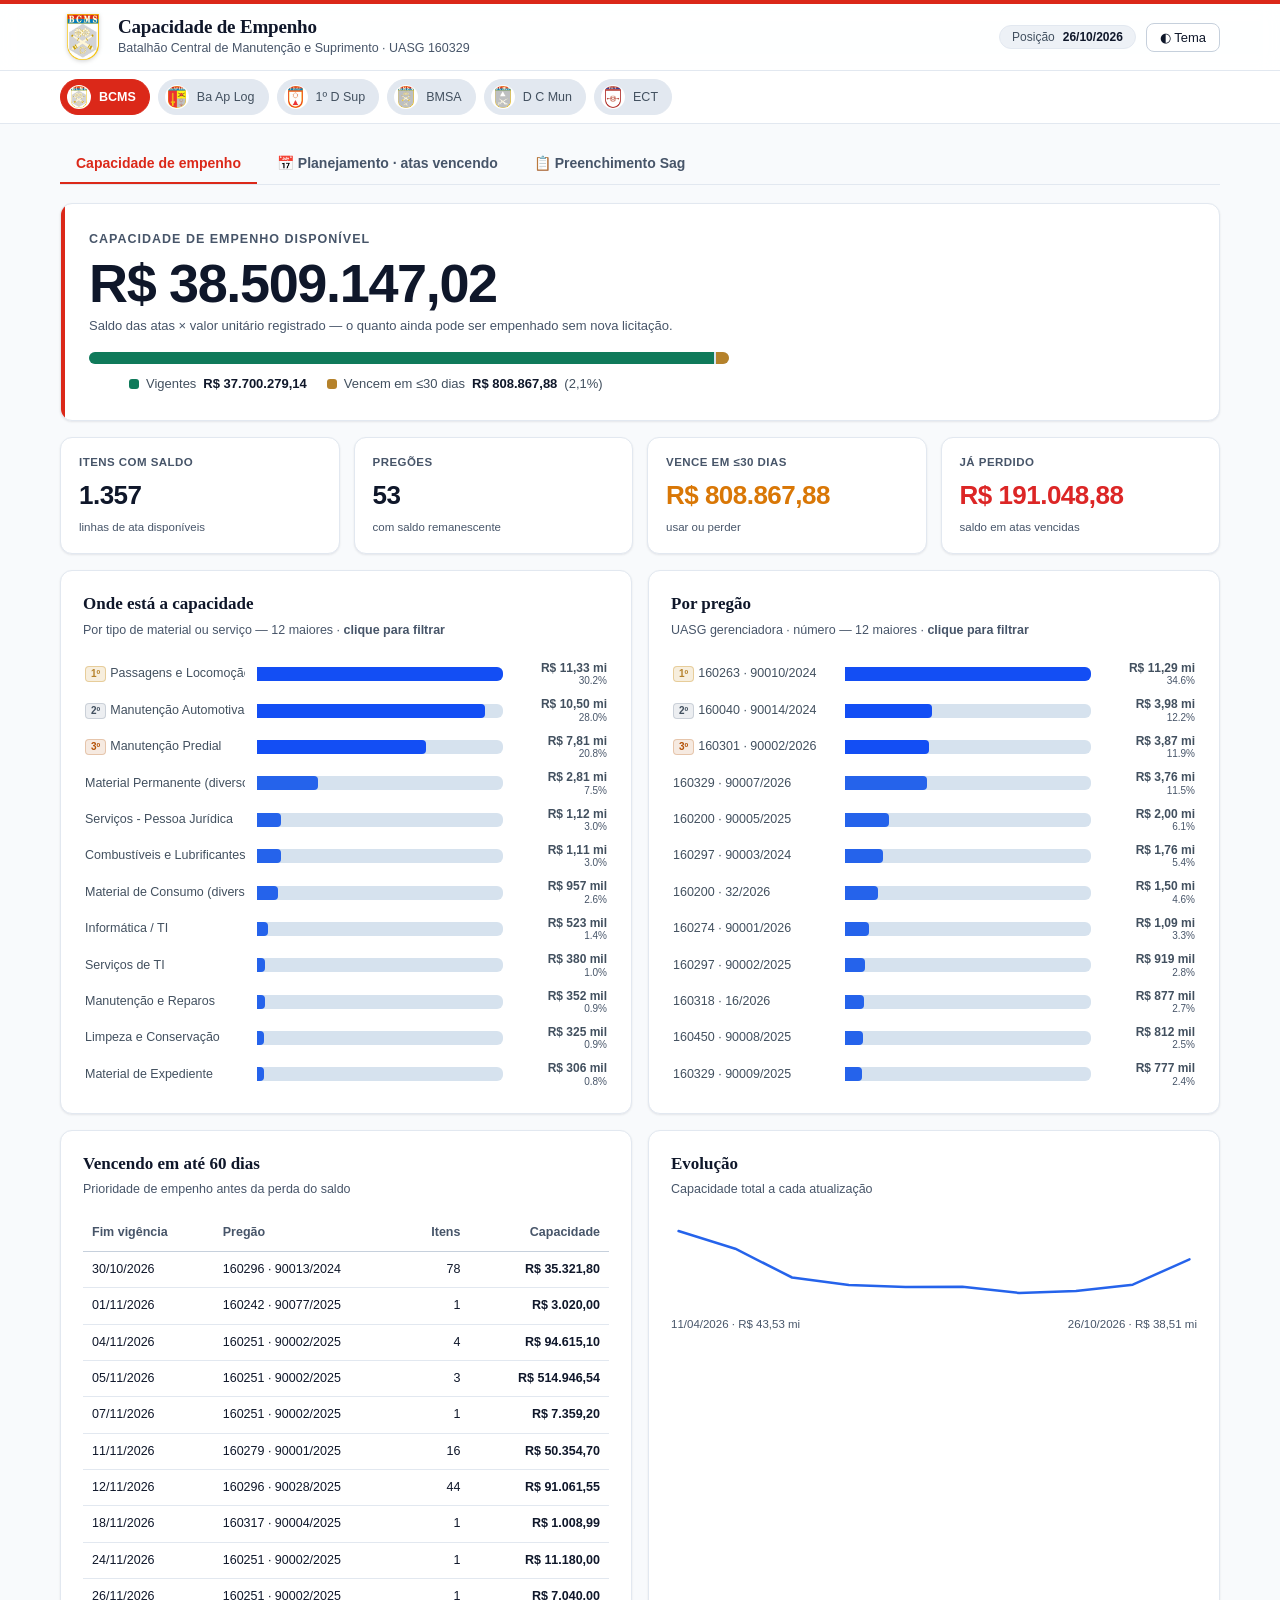
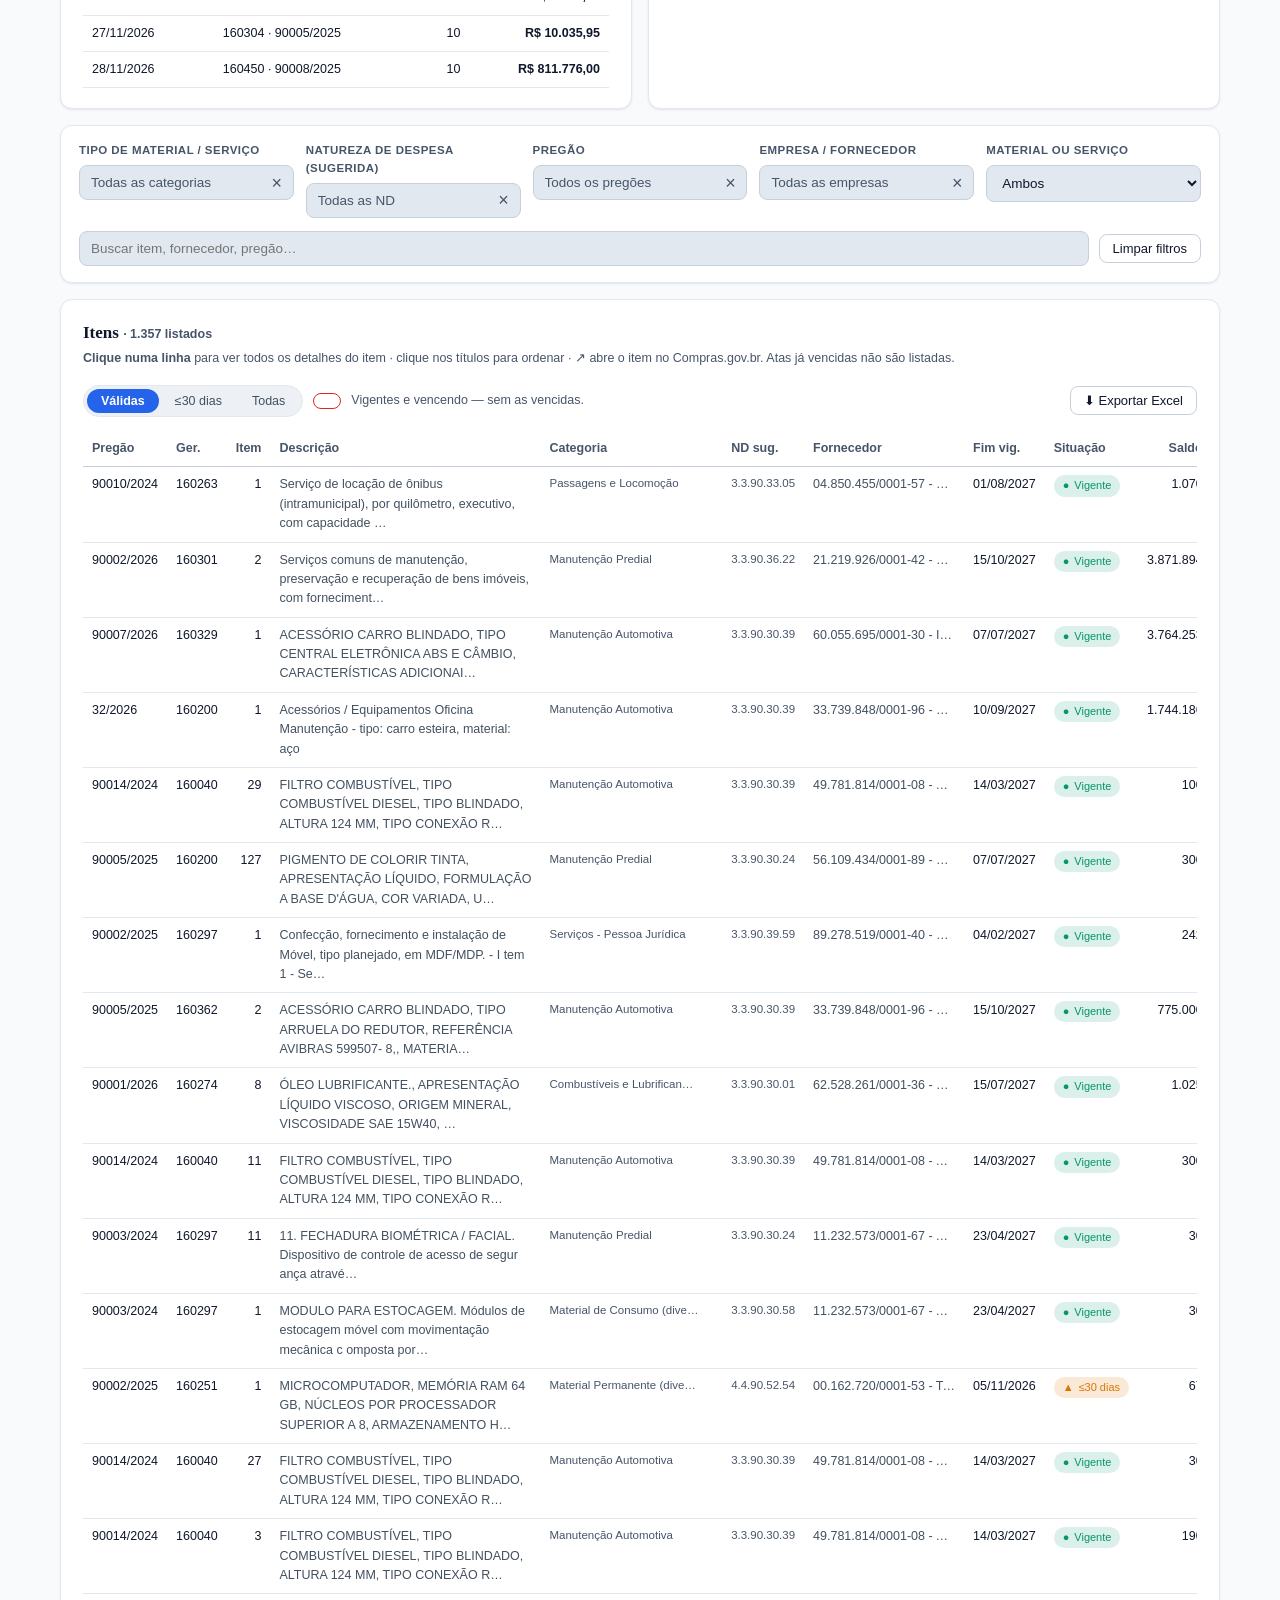
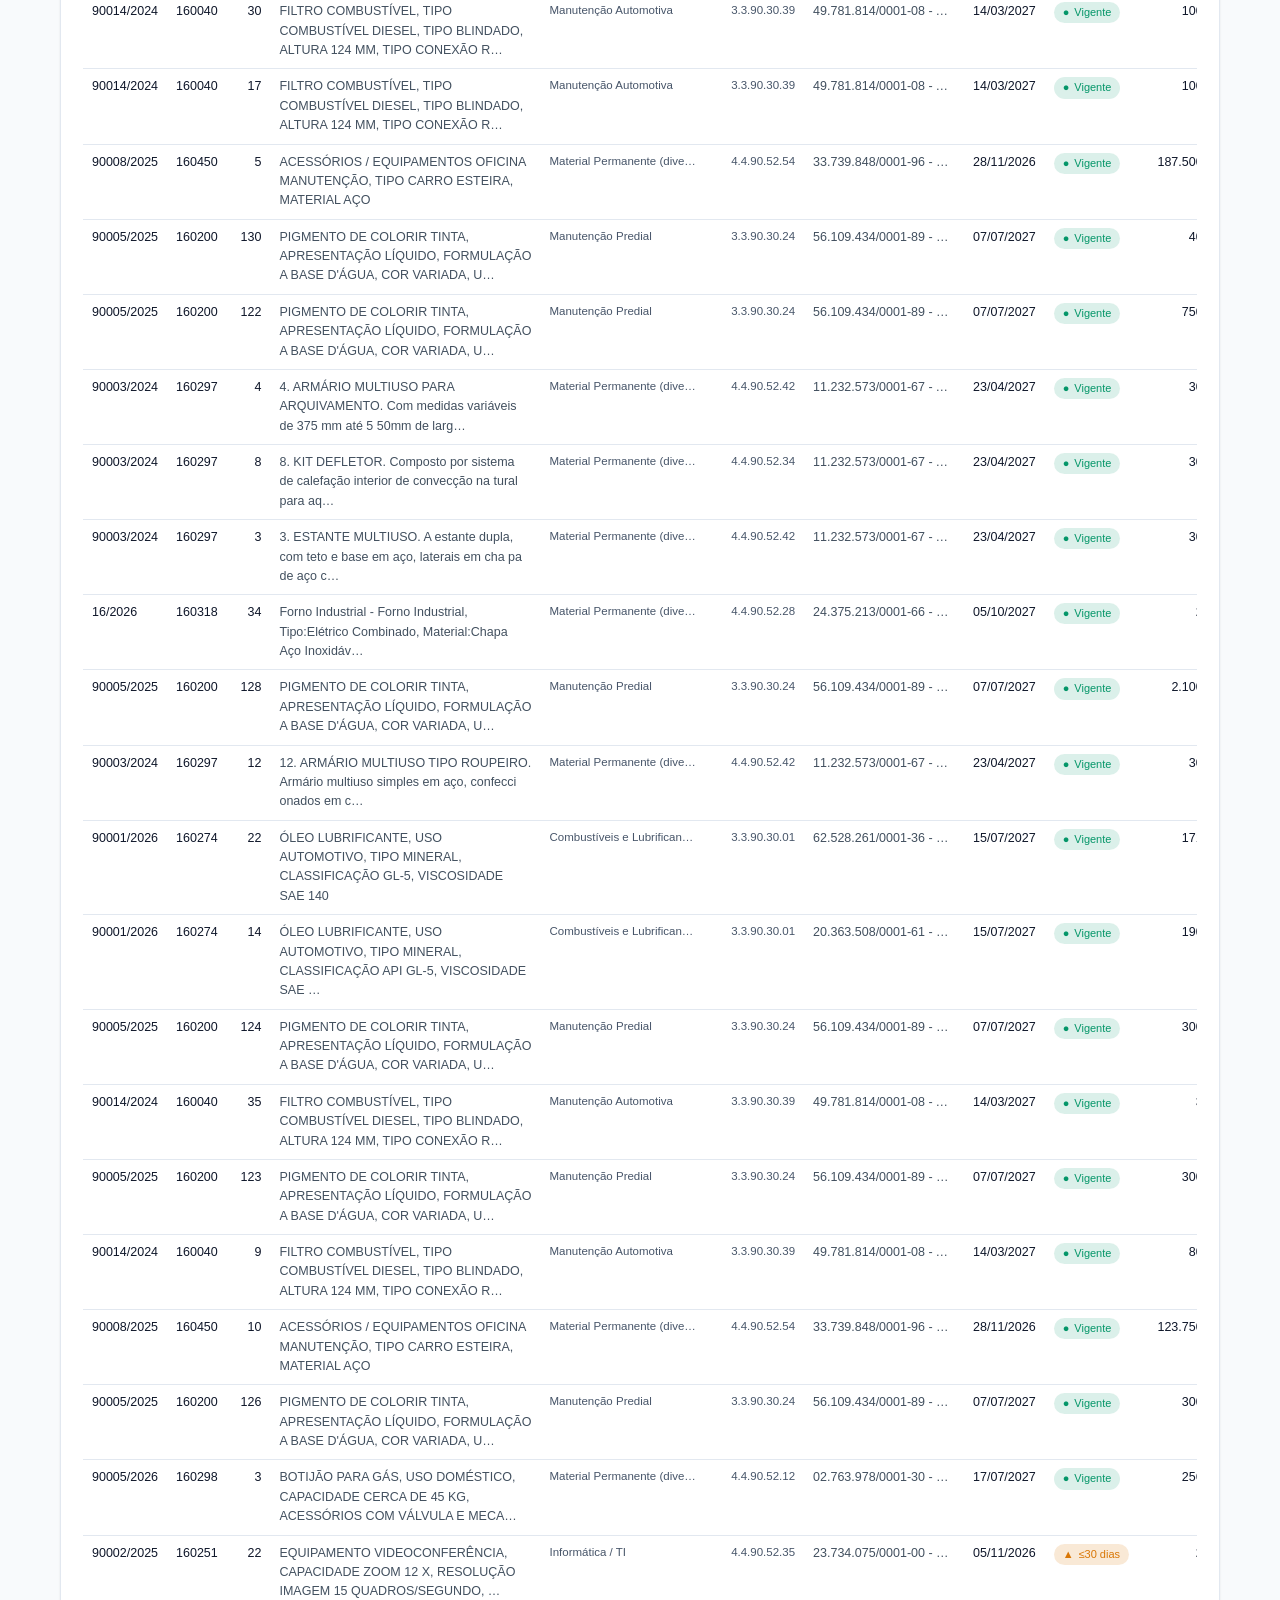
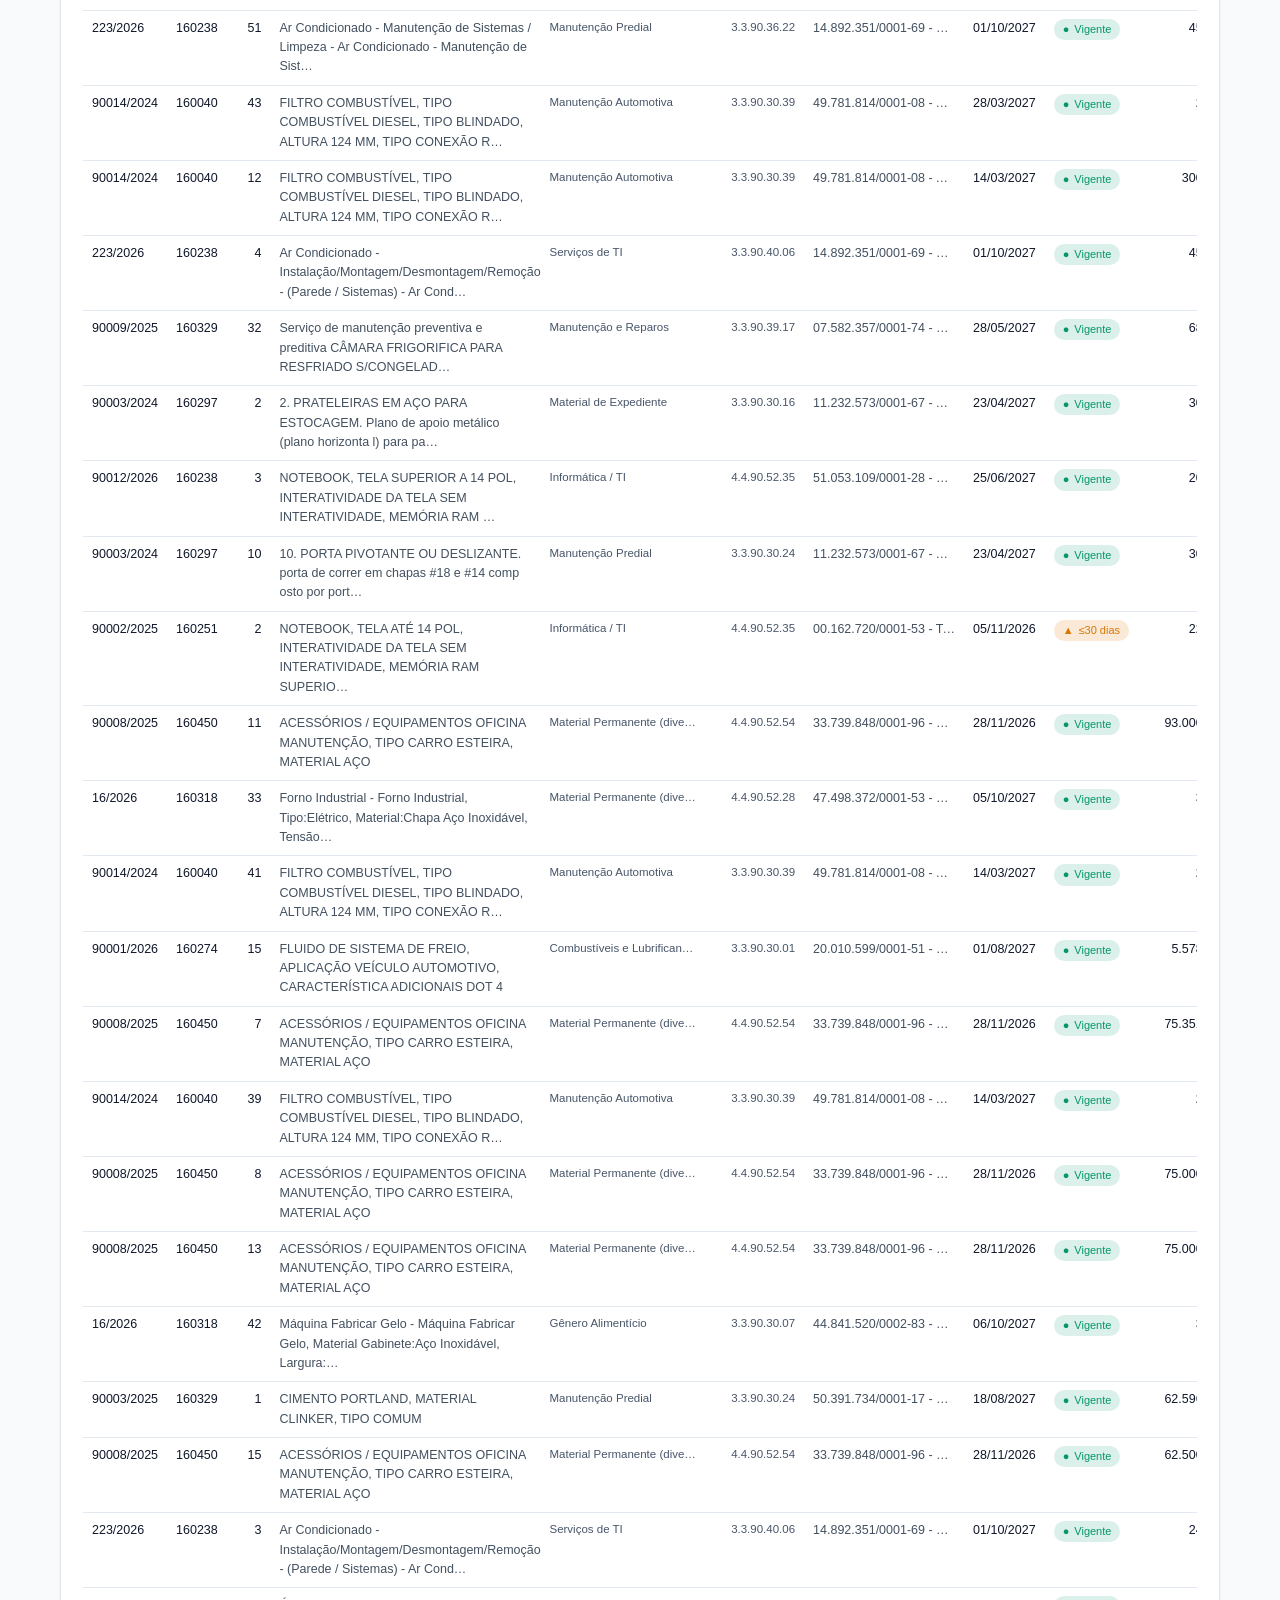
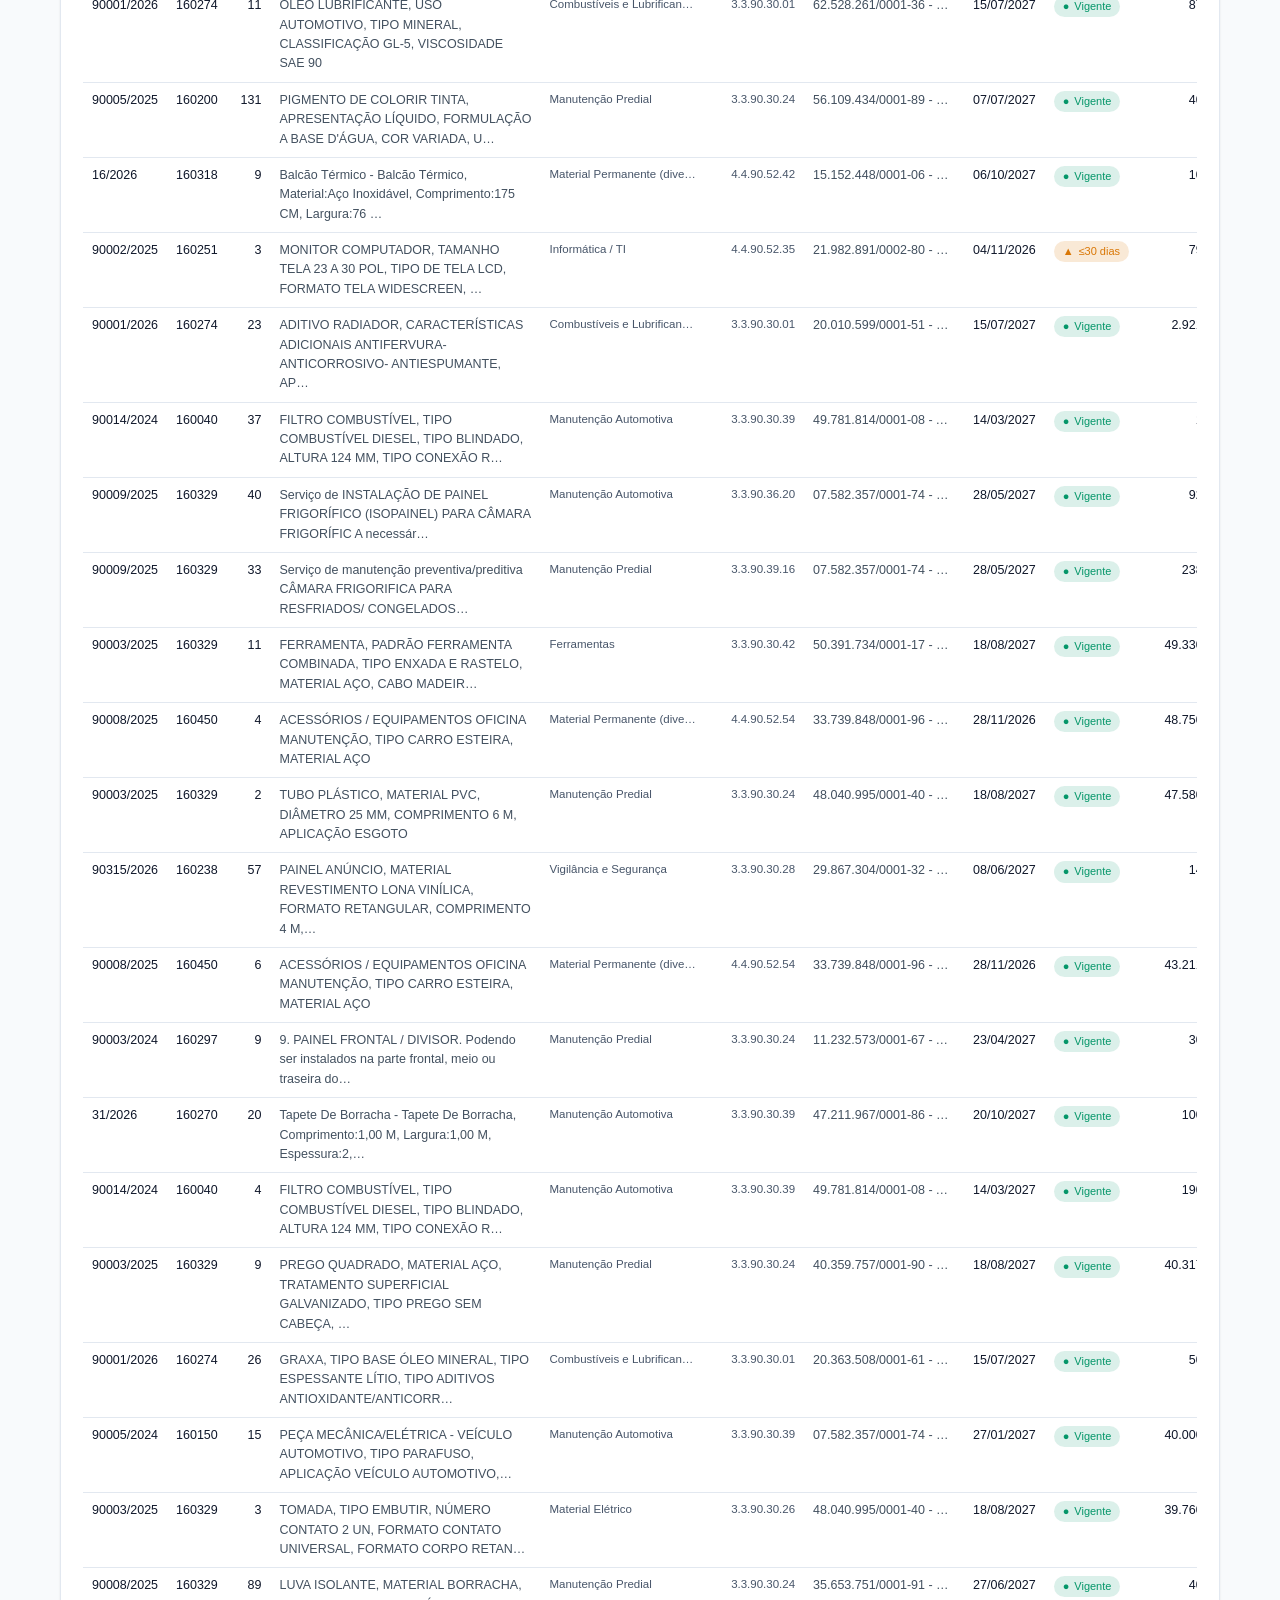
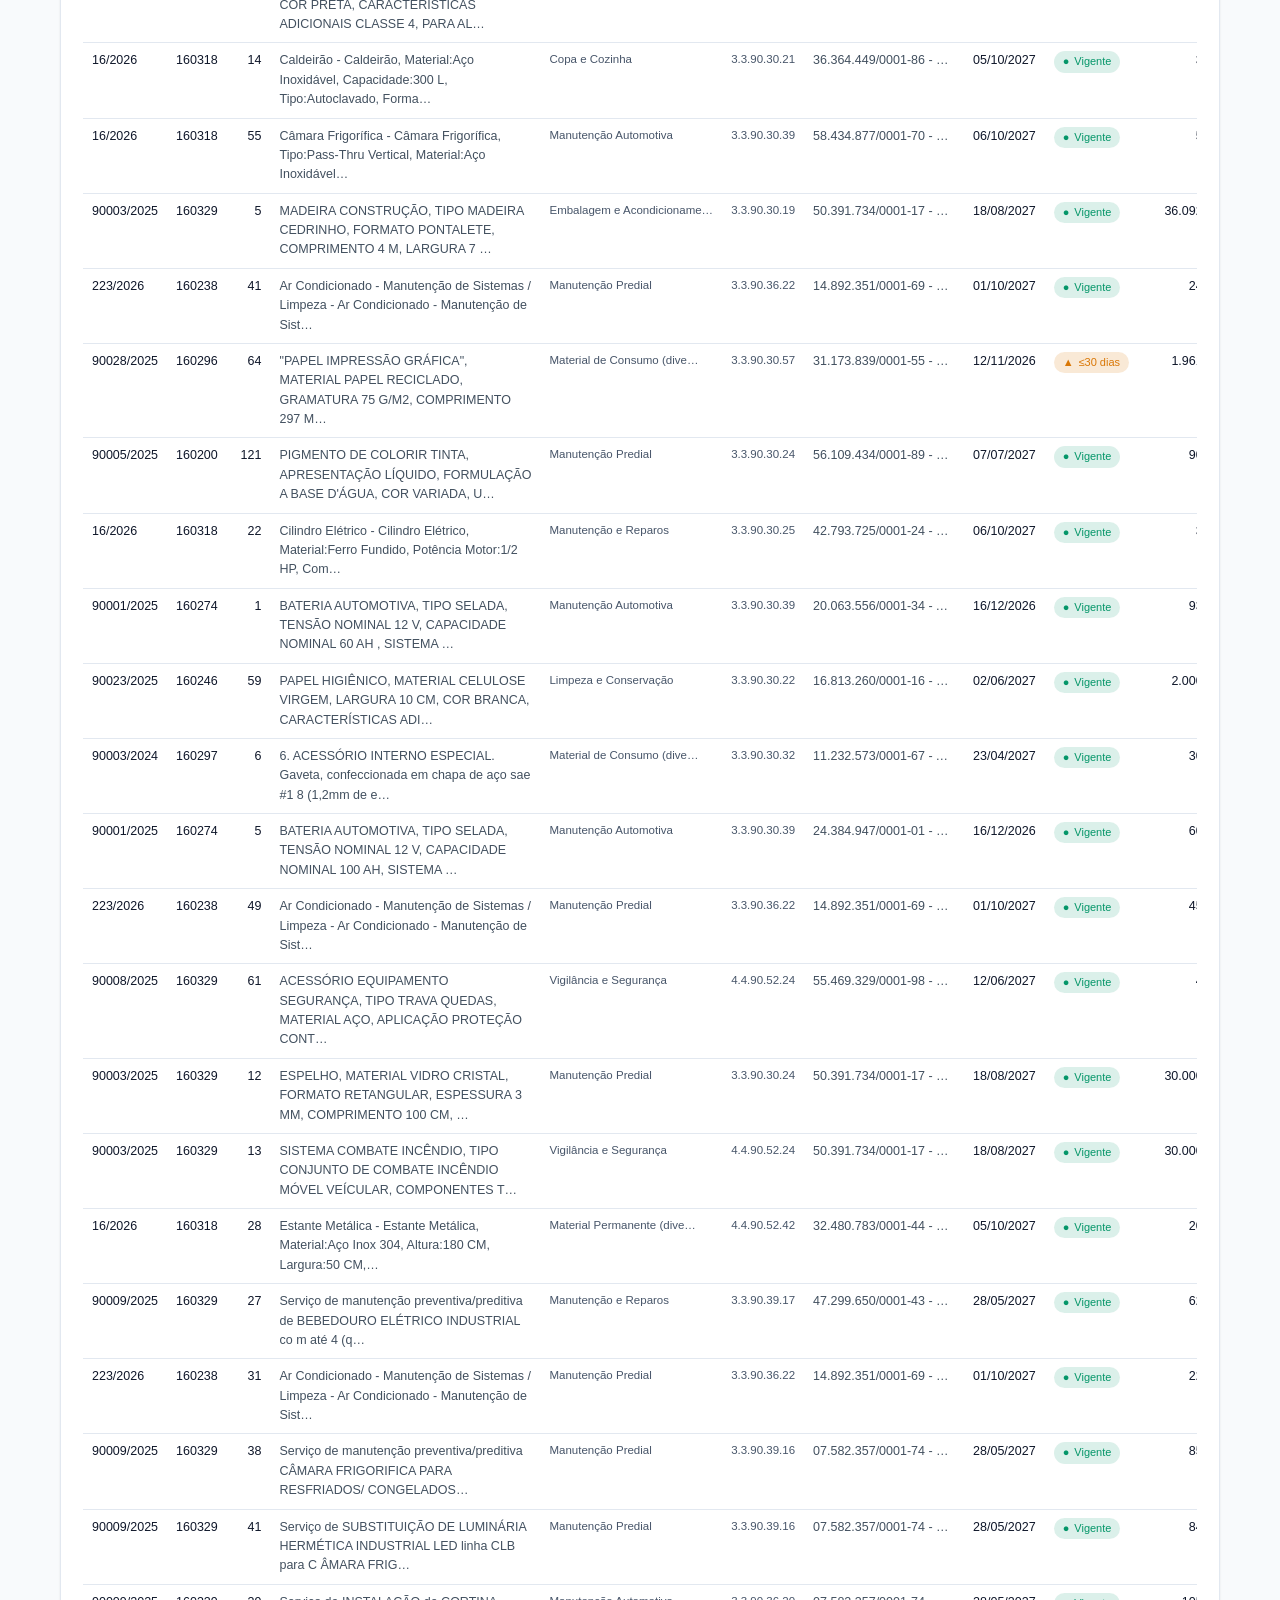
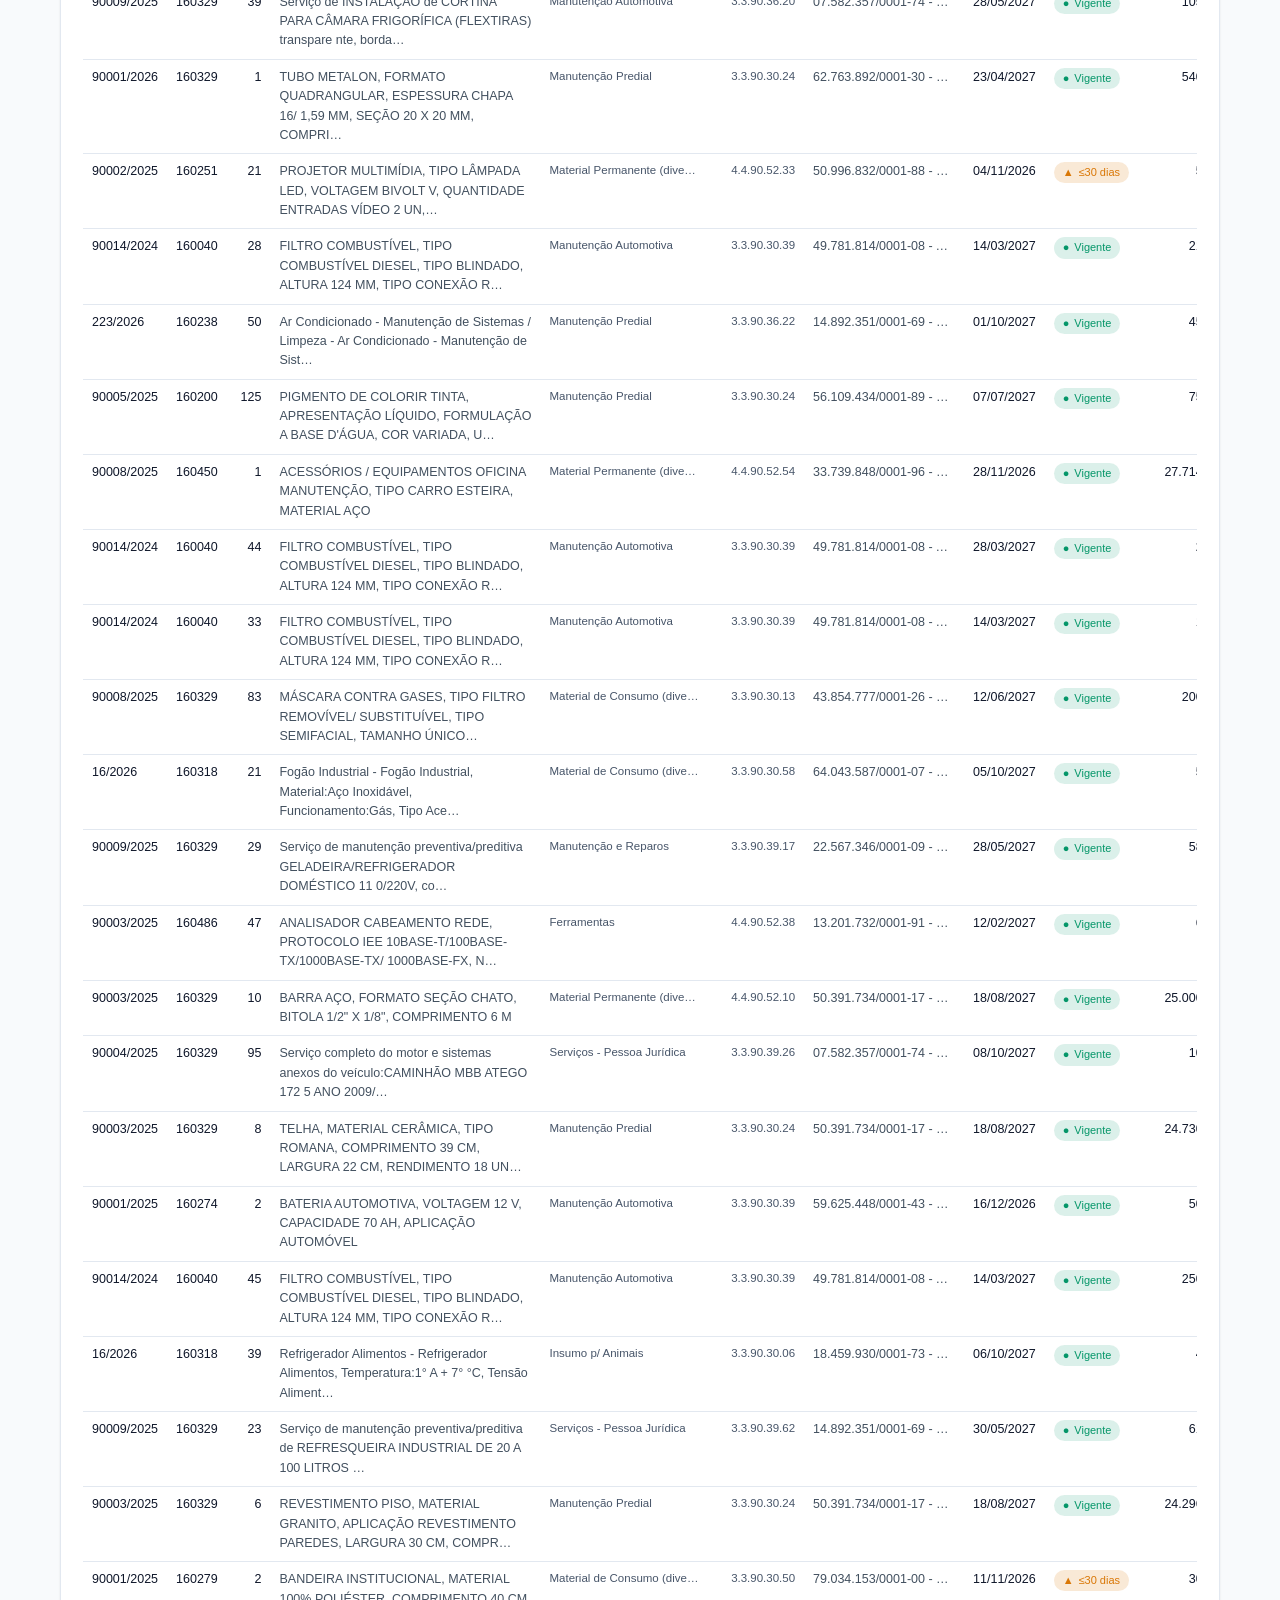
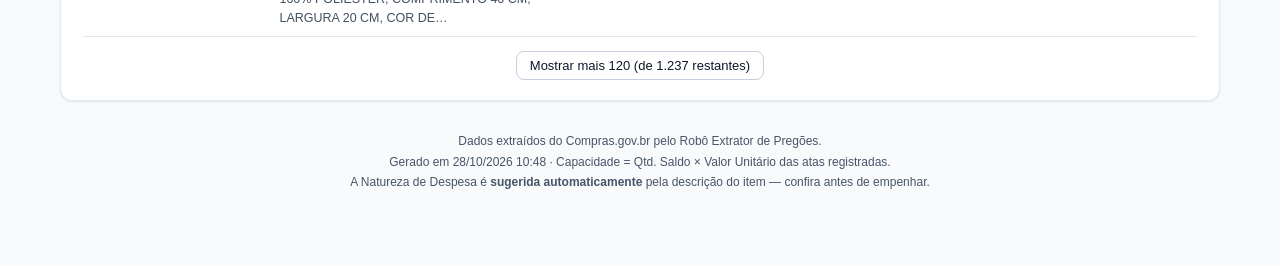
==== site/index.html @ 5fb804c6 "feat: integracao de titulos oficiais do PNCP e especificacao real de pregoes" ====
<!DOCTYPE html>
<html lang="pt-BR" data-theme="light" style="--accent:#DB2819">
<head>
<meta charset="utf-8">
<meta name="viewport" content="width=device-width,initial-scale=1">
<meta name="color-scheme" content="light dark">
<title>Capacidade de Empenho — Atas BCMS</title>
<style>
/* ---------------------------------------------------------------- tokens
   Cores MEDIDAS (não estimadas): marcas >= 3:1 e textos >= 4.5:1 contra a
   superfície; trio de status com separação para daltonismo (OKLab dE >= 8). */
:root{
  --bg:#F1F4F8; --surface:#FFFFFF; --surface-2:#F7F9FC; --surface-3:#EDF1F6;
  --ink:#0F1B2A; --ink-2:#42505F; --ink-muted:#566374;
  --border:#DCE3EC; --border-2:#C6D0DC;
  --primary:#1C4A73;            /* marca (9,22:1) */
  --primary-ink:#164062;
  --accent:#DB2819;             /* cor da OMDS ativa (só no cromo); sobrescrita inline */
  --track:#D6E2EE;              /* trilho = passo claro do mesmo matiz */
  --success:#0F7A5A; --success-fill:#0F7A5A;   /* texto 5,31:1 */
  --warning:#8A631C; --warning-fill:#B5822B;   /* texto 5,41:1 */
  --danger:#B23A2E;                            /* texto 5,94:1 */
  --gold:#C8901E;               /* decorativo — NUNCA texto ou dado */
  --focus:#1C4A73;
  --shadow:0 1px 2px rgba(15,27,42,.05), 0 1px 3px rgba(15,27,42,.04);
  --shadow-2:0 4px 14px rgba(15,27,42,.08);
  --serif:Georgia,"Times New Roman",serif;
  --sans:-apple-system,BlinkMacSystemFont,"Segoe UI",Roboto,"Helvetica Neue",Arial,sans-serif;
  --r:12px; --r-sm:8px;
}
[data-theme="dark"]{
  --bg:#0B1219; --surface:#131E2E; --surface-2:#182636; --surface-3:#1C2B3D;
  --ink:#E7EDF4; --ink-2:#C3CEDB; --ink-muted:#97A6B8;
  --border:#26374C; --border-2:#35495F;
  --primary:#4E86BD; --primary-ink:#8FB8DC; --track:#22405F;
  --success:#35C08F; --success-fill:#1F8959;
  --warning:#D9A94A; --warning-fill:#B98918;
  --danger:#E06A5E; --gold:#D9A94A; --focus:#8FB8DC;
  --shadow:0 1px 2px rgba(0,0,0,.35); --shadow-2:0 6px 18px rgba(0,0,0,.45);
}
*{box-sizing:border-box;margin:0}
html{scroll-behavior:smooth}
@media (prefers-reduced-motion:reduce){
  html{scroll-behavior:auto} *{transition:none!important;animation:none!important}
}
body{background:var(--bg);color:var(--ink);font:15px/1.55 var(--sans);
  -webkit-font-smoothing:antialiased;overflow-x:hidden}
:focus-visible{outline:2px solid var(--focus);outline-offset:2px;border-radius:4px}

/* ---------------------------------------------------------------- topo */
.bcms-bar{height:4px;background:var(--accent);transition:background .2s}
.hdr{position:sticky;top:0;z-index:40;background:color-mix(in srgb,var(--surface) 88%,transparent);
  backdrop-filter:saturate(1.6) blur(10px);border-bottom:1px solid var(--border)}
.hdr-in{max-width:1200px;margin:0 auto;padding:10px 20px;display:flex;
  justify-content:space-between;align-items:center;gap:14px;flex-wrap:wrap}
.hdr-l{display:flex;align-items:center;gap:12px;min-width:0}
.emblema{height:46px;width:46px;object-fit:contain;flex:none;
  filter:drop-shadow(0 1px 2px rgba(0,0,0,.18))}
h1{font-family:var(--serif);font-size:19px;font-weight:600;letter-spacing:-.01em;line-height:1.15}
.sub{font-size:12.5px;color:var(--ink-muted);margin-top:1px}
.hdr-r{display:flex;align-items:center;gap:10px}

/* barra de troca de OMDS */
.omds-nav{position:sticky;top:66px;z-index:35;background:var(--surface);
  border-bottom:1px solid var(--border);overflow-x:auto;scrollbar-width:none;-ms-overflow-style:none}
.omds-nav::-webkit-scrollbar,.tabs::-webkit-scrollbar,.seg::-webkit-scrollbar{display:none}
@media(min-width:1025px){.hdr-in,.hdr-r{flex-wrap:nowrap!important}.hdr-r{flex-shrink:0}}
@media(max-width:560px){.omds-nav{top:60px}}
.omds-nav-in{max-width:1200px;margin:0 auto;padding:8px 20px;display:flex;gap:8px}
.omds{display:inline-flex;align-items:center;gap:7px;flex:none;cursor:pointer;
  background:var(--surface-2);border:1px solid var(--border);border-radius:999px;
  padding:5px 13px 5px 6px;font:12.5px var(--sans);color:var(--ink-2);
  text-decoration:none;
  transition:background .15s,border-color .15s,color .15s}
a.omds:hover{border-color:var(--ink-muted);color:var(--ink)}
.omds-off{opacity:.5;cursor:default}
.omds-off:hover{border-color:var(--border);color:var(--ink-2)}
.omds img{height:24px;width:24px;object-fit:contain;border-radius:50%;
  background:#fff;padding:1px}
.omds[aria-current="true"]{background:var(--accent);border-color:var(--accent);
  color:#fff;font-weight:600}
.omds-selo{color:var(--ink-muted);font-size:16px;line-height:1;margin-left:-2px}
.omds[aria-current="true"] .omds-selo{color:rgba(255,255,255,.85)}

/* painel "aguardando coleta" */
.aguardando{display:none;text-align:center;padding:56px 24px}
.aguardando img{height:130px;width:130px;object-fit:contain;
  filter:drop-shadow(0 3px 8px rgba(0,0,0,.16));margin-bottom:18px}
.aguardando h2{font-family:var(--serif);font-size:22px;font-weight:600;margin-bottom:4px}
.aguardando .u-uasg{font-size:13px;color:var(--ink-muted);margin-bottom:18px}
.aguardando .u-badge{display:inline-block;background:var(--surface-3);
  border:1px solid var(--border);border-radius:999px;padding:8px 18px;
  font-size:13.5px;color:var(--ink-2)}
.aguardando .u-hint{margin-top:14px;font-size:12.5px;color:var(--ink-muted);max-width:440px;
  margin-left:auto;margin-right:auto}
.chip-pos{background:var(--surface-3);border:1px solid var(--border);border-radius:999px;
  padding:5px 12px;font-size:12px;color:var(--ink-2);white-space:nowrap}
.chip-pos b{color:var(--ink);font-variant-numeric:tabular-nums}
.btn{background:var(--surface);border:1px solid var(--border-2);border-radius:var(--r-sm);
  padding:7px 13px;cursor:pointer;color:var(--ink);font:13px var(--sans);
  transition:background .15s,border-color .15s}
.btn:hover{background:var(--surface-3);border-color:var(--ink-muted)}
.btn-pregao{border-color:var(--accent);color:var(--accent);font-weight:600}
.btn-pregao[aria-pressed="true"]{background:var(--accent);border-color:var(--accent);color:#fff}
[data-theme="dark"] .btn-pregao[aria-pressed="true"]{color:#0B1219}

.wrap{max-width:1200px;margin:0 auto;padding:22px 20px 72px}

/* abas (Capacidade / Planejamento) */
.tabs{display:flex;gap:4px;margin-bottom:18px;border-bottom:1px solid var(--border);
  overflow-x:auto;scrollbar-width:none;-ms-overflow-style:none}
.tab{background:none;border:0;border-bottom:2px solid transparent;padding:10px 16px 12px;
  cursor:pointer;font:14px var(--sans);color:var(--ink-muted);font-weight:600;
  white-space:nowrap;border-radius:8px 8px 0 0;transition:color .15s,border-color .15s,background .15s}
.tab:hover{color:var(--ink);background:var(--surface-2)}
.tab[aria-selected="true"]{color:var(--accent);border-bottom-color:var(--accent)}
/* aba de planejamento */
.pl-fim{white-space:nowrap}
.pl-dias{display:block;font-size:11px;font-weight:600;margin-top:1px}
.pl-dias.d-venc{color:var(--danger)}
.pl-dias.d-30{color:var(--warning)}
.pl-dias.d-ok{color:var(--ink-muted)}
.pl-obj{max-width:300px;white-space:nowrap;overflow:hidden;text-overflow:ellipsis;color:var(--ink-2)}
.pl-bandas{display:grid;grid-template-columns:repeat(4,1fr);gap:10px;margin:0 0 10px}
@media(max-width:640px){.pl-bandas{grid-template-columns:repeat(2,1fr)}}
.pl-card{display:flex;flex-direction:column;gap:3px;align-items:flex-start;text-align:left;
  background:var(--surface);border:1px solid var(--border-2);
  border-left:4px solid var(--bc,var(--ink-muted));border-radius:var(--r-sm);
  padding:11px 13px;cursor:pointer;transition:background .12s,box-shadow .12s;min-width:0;width:100%}
.pl-card:hover{background:var(--surface-3)}
.pl-card[aria-pressed="true"]{box-shadow:inset 0 0 0 2px var(--bc,var(--accent))}
.pl-card.b-30{--bc:var(--danger)}
.pl-card.b-90{--bc:var(--warning)}
.pl-card.b-180{--bc:color-mix(in srgb,var(--warning) 45%,var(--success))}
.pl-card.b-max{--bc:var(--success)}
.pl-card-n{font-size:26px;font-weight:800;line-height:1;font-variant-numeric:tabular-nums;color:var(--bc,var(--ink))}
.pl-card-lb{font-size:12px;color:var(--ink-muted);line-height:1.2}
.pl-card-cap{font-size:12.5px;font-weight:700;color:var(--ink-2);font-variant-numeric:tabular-nums}
.pl-bandas.tem-sel .pl-card:not([aria-pressed="true"]){opacity:.55}
.pl-ger{white-space:nowrap}
.pl-om{display:block;font-size:12px;font-weight:600;color:var(--ink-2);margin-top:1px}
.pl-papel{display:block;font-size:11px;font-weight:600;margin-top:1px}
.pl-papel.p-ger{color:var(--accent)}
.pl-papel.p-part{color:var(--ink-muted);font-weight:500}

/* ==================== SAG (PREENCHIMENTO SAG) ==================== */
.sag-kpis{display:grid;grid-template-columns:repeat(3,1fr);gap:12px;margin:0 0 14px}
@media(max-width:768px){.sag-kpis{grid-template-columns:1fr}}
.sag-kpi-card{background:var(--surface);border:1px solid var(--border-2);border-radius:var(--r-sm);
  padding:14px 16px;display:flex;flex-direction:column;gap:3px;text-align:left;transition:background .15s,box-shadow .15s;min-width:0;width:100%}
.sag-kpi-card.sag-kpi-tot{border-left:4px solid var(--primary)}
.sag-kpi-card.sag-kpi-ger{border-left:4px solid var(--accent);cursor:pointer}
.sag-kpi-card.sag-kpi-part{border-left:4px solid #0070F3;cursor:pointer}
.sag-kpi-card:hover{background:var(--surface-3)}
.sag-kpi-card[aria-pressed="true"]{box-shadow:inset 0 0 0 2px var(--accent)}
.sag-kpi-val{font-size:24px;font-weight:800;font-variant-numeric:tabular-nums;line-height:1.1;color:var(--ink)}
.sag-kpi-lb{font-size:12.5px;font-weight:600;color:var(--ink-muted)}
.sag-kpi-sub{font-size:11.5px;color:var(--ink-muted);font-weight:500}

.sag-bloco{background:var(--surface);border:1px solid var(--border-2);border-radius:var(--r-sm);padding:16px;transition:opacity .15s;margin-bottom:18px}
.sag-bloco-hdr{display:flex;align-items:center;justify-content:space-between;margin-bottom:12px;flex-wrap:wrap;gap:8px;padding-bottom:10px;border-bottom:1px solid var(--border-2)}
.sag-bloco-tit{display:flex;align-items:center;gap:10px;flex-wrap:wrap}
.sag-bloco-tit h3{margin:0;font-size:16px;font-weight:700;color:var(--ink)}
.sag-bloco-total{font-size:13.5px;font-weight:700;color:var(--ink);background:var(--surface-2);padding:5px 12px;border-radius:6px;border:1px solid var(--border)}

.sag-tag{display:inline-block;padding:3px 9px;border-radius:4px;font-size:11px;font-weight:700;letter-spacing:.3px;text-transform:uppercase}
.sag-tag-ger{background:color-mix(in srgb, var(--accent) 15%, transparent);color:var(--accent);border:1px solid color-mix(in srgb, var(--accent) 30%, transparent)}
.sag-tag-part{background:color-mix(in srgb, #0070F3 15%, transparent);color:#0070F3;border:1px solid color-mix(in srgb, #0070F3 30%, transparent)}

.tb-sag td.num{font-variant-numeric:tabular-nums;text-align:right}
.tb-sag td strong{font-weight:700}
.btn-copiar-linha{background:none;border:1px solid var(--border);border-radius:4px;padding:3px 7px;cursor:pointer;font-size:12px;color:var(--ink-muted);transition:background .12s,color .12s,border-color .12s}
.btn-copiar-linha:hover{background:var(--surface-3);color:var(--ink);border-color:var(--ink-muted)}

/* ---------------------------------------------------------------- hero */
.hero{background:var(--surface);border:1px solid var(--border);border-radius:var(--r);
  padding:26px 28px;box-shadow:var(--shadow);position:relative;overflow:hidden}
.hero::before{content:"";position:absolute;inset:0 auto 0 0;width:4px;background:var(--accent);transition:background .2s}
.hero-label{font-size:12.5px;text-transform:uppercase;letter-spacing:.08em;
  color:var(--ink-muted);font-weight:600}
/* Figura-herói: MESMA sans do resto (serifada seria decoração fora de marca)
   e figuras proporcionais (tabular deixa números grandes "soltos"). */
.hero-big{font-size:clamp(38px,6vw,54px);font-weight:700;letter-spacing:-.025em;
  line-height:1.05;margin:6px 0 4px;color:var(--ink);font-variant-numeric:proportional-nums}
.hero-cap{font-size:13px;color:var(--ink-muted);margin-bottom:16px}
/* Medidor de composição: 2px de superfície separando os segmentos (o branco
   separa, não uma borda desenhada). */
.meter{display:flex;gap:2px;height:12px;background:var(--track);
  border-radius:6px;overflow:hidden;max-width:640px}
.mseg{height:100%;transition:width .25s ease}
.mseg-vig{background:var(--success-fill)}
.mseg-v30{background:var(--warning-fill)}
.mleg{list-style:none;display:flex;gap:20px;flex-wrap:wrap;margin-top:10px;font-size:13px}
.mleg li{display:flex;align-items:center;gap:7px;color:var(--ink-2)}
.mleg b{color:var(--ink);font-variant-numeric:tabular-nums}
.key{width:10px;height:10px;border-radius:3px;flex:none}
.key-vig{background:var(--success-fill)} .key-v30{background:var(--warning-fill)}
.pills{margin-top:14px;display:none;align-items:center;gap:6px;flex-wrap:wrap}
.pills.on{display:flex}
.pills .lbl{font-size:12px;color:var(--ink-muted)}
.pill{background:var(--primary);color:#fff;border-radius:999px;padding:3px 11px;font-size:12px}
[data-theme="dark"] .pill{color:#0B1219}

/* ---------------------------------------------------------------- filtros */
.filtros{background:var(--surface);
  border:1px solid var(--border);border-radius:var(--r);padding:16px 18px;
  margin:16px 0;box-shadow:var(--shadow)}
.filtros-grid{display:grid;grid-template-columns:repeat(auto-fit,minmax(210px,1fr));gap:12px}
.fl{display:flex;flex-direction:column;gap:5px;min-width:0}
.fl>span{font-size:11.5px;font-weight:600;color:var(--ink-muted);
  text-transform:uppercase;letter-spacing:.04em}
.fl select,#busca,.cb-in{width:100%;background:var(--surface-2);color:var(--ink);
  border:1px solid var(--border-2);border-radius:var(--r-sm);padding:9px 11px;
  font:13.5px var(--sans);transition:border-color .15s}
.fl select:hover,#busca:hover,.cb-in:hover{border-color:var(--ink-muted)}
/* combobox pesquisável (input + lista filtrada) */
.cb{position:relative}
.cb-in{padding-right:30px;cursor:text;text-overflow:ellipsis}
.cb-in::placeholder{color:var(--ink-muted)}
.cb-clear{position:absolute;right:6px;top:50%;transform:translateY(-50%);
  width:22px;height:22px;border:0;background:none;color:var(--ink-muted);
  font-size:18px;line-height:1;cursor:pointer;border-radius:50%}
.cb-clear:hover{background:var(--surface-3);color:var(--ink)}
.cb-list{position:absolute;z-index:50;top:calc(100% + 4px);left:0;right:0;margin:0;
  padding:4px;list-style:none;max-height:280px;overflow-y:auto;
  background:var(--surface);border:1px solid var(--border-2);border-radius:var(--r-sm);
  box-shadow:var(--shadow-2)}
.cb-opt{padding:7px 9px;border-radius:6px;font-size:13px;cursor:pointer;
  white-space:nowrap;overflow:hidden;text-overflow:ellipsis;color:var(--ink)}
.cb-opt:hover{background:var(--surface-3)}
.cb-opt[aria-selected="true"]{background:color-mix(in srgb,var(--accent) 16%,transparent);
  font-weight:600}
.cb-vazio{padding:8px 9px;font-size:12.5px;color:var(--ink-muted)}
.frow2{display:flex;gap:10px;flex-wrap:wrap;align-items:center;margin-top:13px}
#busca{flex:1;min-width:200px}
/* Controle segmentado (status) — visualmente distinto dos dropdowns */
.seg{display:inline-flex;background:var(--surface-3);border:1px solid var(--border);
  border-radius:999px;padding:3px;gap:2px}
.seg button{background:none;border:0;border-radius:999px;padding:6px 14px;cursor:pointer;
  font:12.5px var(--sans);color:var(--ink-2);transition:background .15s,color .15s}
.seg button:hover{color:var(--ink)}
.seg button[aria-pressed="true"]{background:var(--primary);color:#fff;font-weight:600}
[data-theme="dark"] .seg button[aria-pressed="true"]{color:#0B1219}

/* ---------------------------------------------------------------- KPIs (Padrão Tremor & IBM Carbon) */
.kpis{display:grid;grid-template-columns:repeat(auto-fit,minmax(210px,1fr));gap:14px;margin:16px 0}
.kpi{position:relative;background:var(--surface);border:1px solid var(--border);border-radius:var(--r);
  padding:16px 18px;box-shadow:var(--shadow);transition:transform .2s ease,border-color .2s ease,box-shadow .2s ease}
.kpi:hover{transform:translateY(-2px);border-color:var(--border-2);box-shadow:var(--shadow-2)}
.kpi .lbl{font-size:11.5px;font-weight:600;letter-spacing:.04em;text-transform:uppercase;color:var(--ink-muted)}
.kpi .v{font-size:26px;font-weight:700;letter-spacing:-.02em;margin-top:3px;
  font-variant-numeric:tabular-nums;font-feature-settings:"tnum" 1}
.kpi .v.warn{color:var(--warning)} .kpi .v.bad{color:var(--danger)}
.kpi .hint{font-size:11.5px;color:var(--ink-muted);margin-top:4px}

/* ---------------------------------------------------------------- cards */
.card{background:var(--surface);border:1px solid var(--border);border-radius:var(--r);
  padding:20px 22px;box-shadow:var(--shadow);min-width:0}
.card h2{font-family:var(--serif);font-size:17px;font-weight:600;margin-bottom:3px}
.card .cap{font-size:12.5px;color:var(--ink-muted);margin-bottom:16px}
/* min-width:0 nos itens: sem isso, o min-width:auto do grid impede o card de
   encolher abaixo do conteúdo e a PÁGINA rola na horizontal (o certo é a
   tabela rolar dentro do próprio container). */
.grid2{display:grid;grid-template-columns:1fr 1fr;gap:16px;margin:16px 0}
.grid2>*{min-width:0}
@media(max-width:860px){.grid2{grid-template-columns:1fr}}

/* ---------------------------------------------------------------- barras
   Visualização Analítica: Direct Labeling, Percentual do Todo e Pódio Top 3 */
.brow{display:grid;grid-template-columns:minmax(100px,160px) 1fr 92px;gap:12px;
  align-items:center;padding:5px 8px;margin:0 -6px;border-radius:var(--r-sm);
  cursor:pointer;transition:background .15s}
.brow:hover,.brow:focus-visible{background:var(--surface-3)}
.brow:active{background:var(--track)}
.blabel{font-size:12.5px;color:var(--ink-2);white-space:nowrap;overflow:hidden;
  text-overflow:ellipsis;display:flex;align-items:center;gap:4px}
.rank-pos{font-size:10px;font-weight:700;padding:1px 5px;border-radius:4px;
  background:var(--surface-3);color:var(--ink-muted);line-height:1.2;flex:none}
.rank-1{background:rgba(200,144,30,.15);color:#B5822B;border:1px solid rgba(200,144,30,.35)}
.rank-2{background:rgba(100,116,139,.12);color:var(--ink-2);border:1px solid rgba(100,116,139,.25)}
.rank-3{background:rgba(180,83,9,.12);color:#B45309;border:1px solid rgba(180,83,9,.25)}
.btrack{background:var(--track);border-radius:0 6px 6px 0;height:14px;overflow:hidden}
.bfill{height:100%;background:var(--primary);border-radius:0 4px 4px 0;
  transition:width .25s ease}
.bfill-top{background:var(--primary-600, #2563EB);filter:saturate(1.2)}
.brow:hover .bfill{filter:brightness(1.12)}
.bval{font-size:12px;text-align:right;color:var(--ink-2);
  font-variant-numeric:tabular-nums;white-space:nowrap;display:flex;flex-direction:column;
  align-items:flex-end;line-height:1.2}
.bval-num{font-weight:600}
.bval-pct{font-size:10px;color:var(--ink-muted);font-weight:500}
.vazio{color:var(--ink-muted);font-size:13px;padding:14px 0;text-align:center}

/* ---------------------------------------------------------------- tabelas */
.tblwrap{overflow-x:auto;max-width:100%;-webkit-overflow-scrolling:touch}
table{width:100%;border-collapse:collapse;font-size:12.5px}
th,td{padding:8px 9px;border-bottom:1px solid var(--border);text-align:left;vertical-align:top}
thead th{position:sticky;top:0;background:var(--surface);z-index:1;
  color:var(--ink-muted);font-weight:600;white-space:nowrap;cursor:pointer;
  user-select:none;border-bottom:1.5px solid var(--border-2)}
thead th:hover{color:var(--ink)}
tbody tr:hover{background:var(--surface-2)}
#tb tbody tr,#tbPlan tbody tr{cursor:pointer}
#tb tbody tr:focus-visible,#tbPlan tbody tr:focus-visible{outline:2px solid var(--accent);outline-offset:-2px}
td.num,th.num{text-align:right;font-variant-numeric:tabular-nums;white-space:nowrap}
/* ---- modal de detalhes (clique na linha) ---- */
.modal-bg{position:fixed;inset:0;z-index:80;background:rgba(8,14,22,.55);
  display:flex;align-items:flex-start;justify-content:center;padding:5vh 16px;
  overflow-y:auto;-webkit-overflow-scrolling:touch}
.modal-bg[hidden]{display:none}
.modal{position:relative;background:var(--surface);color:var(--ink);
  border:1px solid var(--border-2);border-radius:14px;max-width:760px;width:100%;
  box-shadow:0 24px 60px rgba(0,0,0,.4);padding:22px 24px 26px}
.modal-x{position:absolute;top:12px;right:12px;width:34px;height:34px;border-radius:9px;
  border:1px solid var(--border-2);background:var(--surface-3);color:var(--ink-muted);
  font-size:15px;cursor:pointer;line-height:1}
.modal-x:hover{color:var(--ink);background:var(--surface)}
.modal h3{font-family:var(--sans);font-size:19px;margin:0 34px 3px 0;line-height:1.25}
.modal .m-sub{color:var(--ink-muted);font-size:13px;margin:0 0 16px}
.m-grid{display:grid;grid-template-columns:1fr 1fr;gap:12px 22px;margin:0 0 6px}
@media(max-width:560px){.m-grid{grid-template-columns:1fr}}
.m-f{min-width:0}
.m-f .k{display:block;font-size:11px;text-transform:uppercase;letter-spacing:.03em;
  color:var(--ink-muted);font-weight:600;margin-bottom:2px}
.m-f .v{display:block;font-size:14px;color:var(--ink);overflow-wrap:anywhere}
.m-f.wide{grid-column:1/-1}
.m-sec{margin:18px 0 8px;font-size:12px;font-weight:700;text-transform:uppercase;
  letter-spacing:.04em;color:var(--ink-muted);border-top:1px solid var(--border);padding-top:14px}
.modal .tblwrap{max-height:44vh;overflow:auto}
.modal table{font-size:12px}
.m-badge{display:inline-block;padding:2px 9px;border-radius:999px;font-size:12px;font-weight:600}
.m-badge.p-ger{background:color-mix(in srgb,var(--accent) 15%,transparent);color:var(--accent)}
.m-badge.p-part{background:var(--surface-3);color:var(--ink-muted)}
.m-link{display:inline-flex;align-items:center;gap:6px;margin-top:4px;font-weight:600;color:var(--accent)}
td.desc{max-width:270px;color:var(--ink-2)}
td.forn{max-width:160px;white-space:nowrap;overflow:hidden;text-overflow:ellipsis;color:var(--ink-2)}
td.cat{white-space:nowrap;font-size:11.5px;color:var(--ink-muted)}
td.nd{white-space:nowrap;font-variant-numeric:tabular-nums;font-size:11.5px;color:var(--ink-muted)}
/* Status: cor + ÍCONE + rótulo (nunca cor sozinha) */
.tag{display:inline-flex;align-items:center;gap:5px;border-radius:999px;
  padding:2px 9px;font-size:11px;white-space:nowrap;font-weight:500}
.tag-vig{background:color-mix(in srgb,var(--success) 14%,transparent);color:var(--success)}
.tag-v30{background:color-mix(in srgb,var(--warning) 16%,transparent);color:var(--warning)}
.tag-venc{background:color-mix(in srgb,var(--danger) 14%,transparent);color:var(--danger)}
.tag-semata{background:var(--surface-3);color:var(--ink-muted)}
.tbl-foot{display:flex;justify-content:center;margin-top:14px}
a{color:var(--primary-ink)} a:hover{text-decoration:underline}
.spark-leg{display:flex;justify-content:space-between;font-size:11.5px;
  color:var(--ink-muted);margin-top:4px;font-variant-numeric:tabular-nums}

/* ---------------------------------------------------------------- tooltip */
.tip{position:fixed;z-index:60;pointer-events:none;opacity:0;transition:opacity .12s;
  background:var(--ink);color:var(--bg);border-radius:var(--r-sm);padding:8px 11px;
  font-size:12.5px;box-shadow:var(--shadow-2);max-width:280px}
.tip.on{opacity:1}
.tip .tv{font-weight:700;font-size:14px;display:block}
.tip .tl{color:var(--ink-muted);display:block;margin-top:1px}
[data-theme="dark"] .tip{background:#E7EDF4;color:#0B1219}
[data-theme="dark"] .tip .tl{color:#42505F}

footer{margin-top:30px;font-size:12px;color:var(--ink-muted);text-align:center;line-height:1.7}
.sr{position:absolute;width:1px;height:1px;overflow:hidden;clip:rect(0 0 0 0);white-space:nowrap}

/* ---------------------------------------------------------------- impressão */
@media print{
  .hdr,.filtros,.tbl-foot,.btn,.seg,.tip{display:none!important}
  body{background:#fff;color:#000;font-size:10pt}
  .card,.hero,.kpi{box-shadow:none;border:1px solid #999;break-inside:avoid}
  .grid2{grid-template-columns:1fr 1fr}
  .tblwrap{overflow:visible} thead th{position:static}
  a{text-decoration:none;color:#000}
}

/* ==========================================================================
   ENGENHARIA GOVTECH: CORREÇÃO DE BOTÕES, CONTROLES & 7 ESTADOS DE UI
   ========================================================================== */
button, .btn, .omds, .tab, .chip-pos, .modal-x, .flt-select, .flt-input {
  display: inline-flex !important;
  align-items: center !important;
  justify-content: center !important;
  gap: 0.5rem !important;
  white-space: nowrap !important;
  line-height: 1 !important;
  transition: transform var(--tr-fast, 150ms), background-color var(--tr-fast), border-color var(--tr-fast), box-shadow var(--tr-fast), color var(--tr-fast) !important;
}

button:active, .btn:active {
  transform: translateY(1px) !important;
}

button:focus-visible, .btn:focus-visible, .tab:focus-visible, .omds:focus-visible {
  outline: 2px solid var(--primary, #1C4A73) !important;
  outline-offset: 2px !important;
  box-shadow: 0 0 0 4px rgba(28, 74, 115, 0.2) !important;
}

button:disabled, .btn:disabled {
  opacity: 0.5 !important;
  cursor: not-allowed !important;
}

button[aria-busy="true"], .btn[aria-busy="true"] {
  cursor: wait !important;
  opacity: 0.75 !important;
}

@media (max-width: 768px) {
  button, .btn, .tab, .omds {
    min-height: 48px !important;
    padding: 0.65rem 1rem !important;
  }
}

</style>
  <link rel="stylesheet" href="design-tokens.css">
</head>
<body>
<div class="bcms-bar" aria-hidden="true"></div>

<header class="hdr">
  <div class="hdr-in">
    <div class="hdr-l">
      <img class="emblema" id="emblema" src="assets/logos/BCMS.png" alt="Brasão BCMS"
           onerror="this.style.visibility='hidden'">
      <div>
        <h1>Capacidade de Empenho</h1>
        <p class="sub"><span id="uNome">Batalhão Central de Manutenção e Suprimento</span> · <span id="uUasg">UASG 160329</span></p>
      </div>
    </div>
    <div class="hdr-r">
      <span class="chip-pos">Posição <b>26/10/2026</b></span>
      <button class="btn" id="btTheme" aria-label="Alternar tema claro/escuro">◐ Tema</button>
    </div>
  </div>
</header>

<nav class="omds-nav" aria-label="Trocar de organização militar">
  <div class="omds-nav-in"><a class="omds" href="index.html" aria-current="true" title="Batalhão Central de Manutenção e Suprimento"><img src="assets/logos/BCMS.png" alt="" loading="lazy" onerror="this.style.display='none'"><span>BCMS</span></a><a class="omds" href="ba-ap-log.html" aria-current="false" title="Base de Apoio Logístico do Exército"><img src="assets/logos/BaApLog.png" alt="" loading="lazy" onerror="this.style.display='none'"><span>Ba Ap Log</span></a><a class="omds" href="1o-d-sup.html" aria-current="false" title="1º Depósito de Suprimento"><img src="assets/logos/1DSUP.png" alt="" loading="lazy" onerror="this.style.display='none'"><span>1º D Sup</span></a><a class="omds" href="bmsa.html" aria-current="false" title="BMSA"><img src="assets/logos/BMSA.png" alt="" loading="lazy" onerror="this.style.display='none'"><span>BMSA</span></a><a class="omds" href="d-c-mun.html" aria-current="false" title="Depósito Central de Munição"><img src="assets/logos/DCMUN.png" alt="" loading="lazy" onerror="this.style.display='none'"><span>D C Mun</span></a><a class="omds" href="ect.html" aria-current="false" title="ECT"><img src="assets/logos/Ect.png" alt="" loading="lazy" onerror="this.style.display='none'"><span>ECT</span></a></div>
</nav>

<main class="wrap">
  <section class="aguardando" id="semColeta" aria-live="polite">
    <img id="scEmblema" src="" alt="" onerror="this.style.display='none'">
    <h2 id="scNome"></h2>
    <p class="u-uasg" id="scUasg"></p>
    <span class="u-badge">⏳ Pregões desta OM ainda não coletados</span>
    <p class="u-hint">Assim que o robô extrator coletar as atas desta unidade,
      o painel de capacidade de empenho aparecerá aqui automaticamente.</p>
  </section>

  <div id="painel">
  <nav class="tabs" role="tablist" aria-label="Seções">
    <button class="tab" id="tabCap" role="tab" aria-selected="true"
            aria-controls="tab-capacidade">Capacidade de empenho</button>
    <button class="tab" id="tabPlan" role="tab" aria-selected="false"
            aria-controls="tab-planejamento">📅 Planejamento · atas vencendo</button>
    <button class="tab" id="tabSag" role="tab" aria-selected="false"
            aria-controls="tab-sag">📋 Preenchimento Sag</button>
  </nav>

  <div id="tab-capacidade" role="tabpanel">
  <section class="hero" aria-labelledby="heroLabel">
    <p class="hero-label" id="heroLabel">Capacidade de empenho disponível</p>
    <p class="hero-big" id="heroBig">R$ 38.509.147,02</p>
    <p class="hero-cap">Saldo das atas × valor unitário registrado — o quanto ainda
      pode ser empenhado sem nova licitação.</p>
    <div class="meter" role="img" id="meter"
         aria-label="Composição: vigentes e vencendo em até 30 dias">
      <div class="mseg mseg-vig" id="segVig" style="width:97.90%"></div>
      <div class="mseg mseg-v30" id="segV30" style="width:2.10%"></div>
    </div>
    <ul class="mleg">
      <li><span class="key key-vig" aria-hidden="true"></span>Vigentes <b id="heroVig">R$ 37.700.279,14</b></li>
      <li><span class="key key-v30" aria-hidden="true"></span>Vencem em ≤30 dias
        <b id="heroV30">R$ 808.867,88</b> <span class="muted">(<span id="heroPct">2,1%</span>)</span></li>
    </ul>
    <div class="pills" id="ativo"><span class="lbl">Filtros:</span><span id="ativoPills"></span></div>
  </section>

  <section class="kpis">
    <div class="kpi"><div class="lbl">Itens com saldo</div>
      <div class="v" id="kItens">1.357</div>
      <div class="hint">linhas de ata disponíveis</div></div>
    <div class="kpi"><div class="lbl">Pregões</div>
      <div class="v" id="kPregoes">53</div>
      <div class="hint">com saldo remanescente</div></div>
    <div class="kpi"><div class="lbl">Vence em ≤30 dias</div>
      <div class="v warn" id="kV30">R$ 808.867,88</div>
      <div class="hint">usar ou perder</div></div>
    <div class="kpi"><div class="lbl">Já perdido</div>
      <div class="v bad" id="kVenc">R$ 191.048,88</div>
      <div class="hint">saldo em atas vencidas</div></div>
  </section>

  <div class="grid2">
    <section class="card">
      <h2>Onde está a capacidade</h2>
      <p class="cap">Por tipo de material ou serviço — 12 maiores · <b>clique para filtrar</b></p>
      <div id="barCat"><div class="brow" tabindex="0" data-lab="Passagens e Locomoção" data-val="R$ 11.331.938,12"><div class="blabel" title="Passagens e Locomoção"><span class="rank-pos rank-1">1º</span> Passagens e Locomoção</div><div class="btrack"><div class="bfill bfill-top" style="width:100.0%"></div></div><div class="bval"><span class="bval-num">R$ 11,33 mi</span><span class="bval-pct">30.2%</span></div></div><div class="brow" tabindex="0" data-lab="Manutenção Automotiva" data-val="R$ 10.501.013,21"><div class="blabel" title="Manutenção Automotiva"><span class="rank-pos rank-2">2º</span> Manutenção Automotiva</div><div class="btrack"><div class="bfill bfill-top" style="width:92.7%"></div></div><div class="bval"><span class="bval-num">R$ 10,50 mi</span><span class="bval-pct">28.0%</span></div></div><div class="brow" tabindex="0" data-lab="Manutenção Predial" data-val="R$ 7.808.310,24"><div class="blabel" title="Manutenção Predial"><span class="rank-pos rank-3">3º</span> Manutenção Predial</div><div class="btrack"><div class="bfill bfill-top" style="width:68.9%"></div></div><div class="bval"><span class="bval-num">R$ 7,81 mi</span><span class="bval-pct">20.8%</span></div></div><div class="brow" tabindex="0" data-lab="Material Permanente (diversos)" data-val="R$ 2.807.414,16"><div class="blabel" title="Material Permanente (diversos)">Material Permanente (diversos)</div><div class="btrack"><div class="bfill" style="width:24.8%"></div></div><div class="bval"><span class="bval-num">R$ 2,81 mi</span><span class="bval-pct">7.5%</span></div></div><div class="brow" tabindex="0" data-lab="Serviços - Pessoa Jurídica" data-val="R$ 1.121.094,00"><div class="blabel" title="Serviços - Pessoa Jurídica">Serviços - Pessoa Jurídica</div><div class="btrack"><div class="bfill" style="width:9.9%"></div></div><div class="bval"><span class="bval-num">R$ 1,12 mi</span><span class="bval-pct">3.0%</span></div></div><div class="brow" tabindex="0" data-lab="Combustíveis e Lubrificantes" data-val="R$ 1.112.717,17"><div class="blabel" title="Combustíveis e Lubrificantes">Combustíveis e Lubrificantes</div><div class="btrack"><div class="bfill" style="width:9.8%"></div></div><div class="bval"><span class="bval-num">R$ 1,11 mi</span><span class="bval-pct">3.0%</span></div></div><div class="brow" tabindex="0" data-lab="Material de Consumo (diversos)" data-val="R$ 957.420,61"><div class="blabel" title="Material de Consumo (diversos)">Material de Consumo (diversos)</div><div class="btrack"><div class="bfill" style="width:8.4%"></div></div><div class="bval"><span class="bval-num">R$ 957 mil</span><span class="bval-pct">2.6%</span></div></div><div class="brow" tabindex="0" data-lab="Informática / TI" data-val="R$ 522.553,07"><div class="blabel" title="Informática / TI">Informática / TI</div><div class="btrack"><div class="bfill" style="width:4.6%"></div></div><div class="bval"><span class="bval-num">R$ 523 mil</span><span class="bval-pct">1.4%</span></div></div><div class="brow" tabindex="0" data-lab="Serviços de TI" data-val="R$ 380.151,22"><div class="blabel" title="Serviços de TI">Serviços de TI</div><div class="btrack"><div class="bfill" style="width:3.4%"></div></div><div class="bval"><span class="bval-num">R$ 380 mil</span><span class="bval-pct">1.0%</span></div></div><div class="brow" tabindex="0" data-lab="Manutenção e Reparos" data-val="R$ 351.931,32"><div class="blabel" title="Manutenção e Reparos">Manutenção e Reparos</div><div class="btrack"><div class="bfill" style="width:3.1%"></div></div><div class="bval"><span class="bval-num">R$ 352 mil</span><span class="bval-pct">0.9%</span></div></div><div class="brow" tabindex="0" data-lab="Limpeza e Conservação" data-val="R$ 324.911,99"><div class="blabel" title="Limpeza e Conservação">Limpeza e Conservação</div><div class="btrack"><div class="bfill" style="width:2.9%"></div></div><div class="bval"><span class="bval-num">R$ 325 mil</span><span class="bval-pct">0.9%</span></div></div><div class="brow" tabindex="0" data-lab="Material de Expediente" data-val="R$ 305.549,50"><div class="blabel" title="Material de Expediente">Material de Expediente</div><div class="btrack"><div class="bfill" style="width:2.7%"></div></div><div class="bval"><span class="bval-num">R$ 306 mil</span><span class="bval-pct">0.8%</span></div></div></div>
    </section>
    <section class="card">
      <h2>Por pregão</h2>
      <p class="cap">UASG gerenciadora · número — 12 maiores · <b>clique para filtrar</b></p>
      <div id="barPg"><div class="brow" tabindex="0" data-lab="160263 · 90010/2024" data-val="R$ 11.294.230,12"><div class="blabel" title="160263 · 90010/2024"><span class="rank-pos rank-1">1º</span> 160263 · 90010/2024</div><div class="btrack"><div class="bfill bfill-top" style="width:100.0%"></div></div><div class="bval"><span class="bval-num">R$ 11,29 mi</span><span class="bval-pct">34.6%</span></div></div><div class="brow" tabindex="0" data-lab="160040 · 90014/2024" data-val="R$ 3.976.807,55"><div class="blabel" title="160040 · 90014/2024"><span class="rank-pos rank-2">2º</span> 160040 · 90014/2024</div><div class="btrack"><div class="bfill bfill-top" style="width:35.2%"></div></div><div class="bval"><span class="bval-num">R$ 3,98 mi</span><span class="bval-pct">12.2%</span></div></div><div class="brow" tabindex="0" data-lab="160301 · 90002/2026" data-val="R$ 3.871.894,00"><div class="blabel" title="160301 · 90002/2026"><span class="rank-pos rank-3">3º</span> 160301 · 90002/2026</div><div class="btrack"><div class="bfill bfill-top" style="width:34.3%"></div></div><div class="bval"><span class="bval-num">R$ 3,87 mi</span><span class="bval-pct">11.9%</span></div></div><div class="brow" tabindex="0" data-lab="160329 · 90007/2026" data-val="R$ 3.764.253,00"><div class="blabel" title="160329 · 90007/2026">160329 · 90007/2026</div><div class="btrack"><div class="bfill" style="width:33.3%"></div></div><div class="bval"><span class="bval-num">R$ 3,76 mi</span><span class="bval-pct">11.5%</span></div></div><div class="brow" tabindex="0" data-lab="160200 · 90005/2025" data-val="R$ 1.999.390,00"><div class="blabel" title="160200 · 90005/2025">160200 · 90005/2025</div><div class="btrack"><div class="bfill" style="width:17.7%"></div></div><div class="bval"><span class="bval-num">R$ 2,00 mi</span><span class="bval-pct">6.1%</span></div></div><div class="brow" tabindex="0" data-lab="160297 · 90003/2024" data-val="R$ 1.759.350,00"><div class="blabel" title="160297 · 90003/2024">160297 · 90003/2024</div><div class="btrack"><div class="bfill" style="width:15.6%"></div></div><div class="bval"><span class="bval-num">R$ 1,76 mi</span><span class="bval-pct">5.4%</span></div></div><div class="brow" tabindex="0" data-lab="160200 · 32/2026" data-val="R$ 1.499.999,96"><div class="blabel" title="160200 · 32/2026">160200 · 32/2026</div><div class="btrack"><div class="bfill" style="width:13.3%"></div></div><div class="bval"><span class="bval-num">R$ 1,50 mi</span><span class="bval-pct">4.6%</span></div></div><div class="brow" tabindex="0" data-lab="160274 · 90001/2026" data-val="R$ 1.091.940,43"><div class="blabel" title="160274 · 90001/2026">160274 · 90001/2026</div><div class="btrack"><div class="bfill" style="width:9.7%"></div></div><div class="bval"><span class="bval-num">R$ 1,09 mi</span><span class="bval-pct">3.3%</span></div></div><div class="brow" tabindex="0" data-lab="160297 · 90002/2025" data-val="R$ 918.632,00"><div class="blabel" title="160297 · 90002/2025">160297 · 90002/2025</div><div class="btrack"><div class="bfill" style="width:8.1%"></div></div><div class="bval"><span class="bval-num">R$ 919 mil</span><span class="bval-pct">2.8%</span></div></div><div class="brow" tabindex="0" data-lab="160318 · 16/2026" data-val="R$ 877.251,01"><div class="blabel" title="160318 · 16/2026">160318 · 16/2026</div><div class="btrack"><div class="bfill" style="width:7.8%"></div></div><div class="bval"><span class="bval-num">R$ 877 mil</span><span class="bval-pct">2.7%</span></div></div><div class="brow" tabindex="0" data-lab="160450 · 90008/2025" data-val="R$ 811.776,00"><div class="blabel" title="160450 · 90008/2025">160450 · 90008/2025</div><div class="btrack"><div class="bfill" style="width:7.2%"></div></div><div class="bval"><span class="bval-num">R$ 812 mil</span><span class="bval-pct">2.5%</span></div></div><div class="brow" tabindex="0" data-lab="160329 · 90009/2025" data-val="R$ 777.496,00"><div class="blabel" title="160329 · 90009/2025">160329 · 90009/2025</div><div class="btrack"><div class="bfill" style="width:6.9%"></div></div><div class="bval"><span class="bval-num">R$ 777 mil</span><span class="bval-pct">2.4%</span></div></div></div>
    </section>
  </div>

  <div class="grid2">
    <section class="card">
      <h2>Vencendo em até 60 dias</h2>
      <p class="cap">Prioridade de empenho antes da perda do saldo</p>
      <div class="tblwrap"><table>
        <thead><tr><th>Fim vigência</th><th>Pregão</th><th class="num">Itens</th>
        <th class="num">Capacidade</th></tr></thead>
        <tbody id="tbVenc"><tr><td>30/10/2026</td><td>90013/2024</td><td>160296</td><td class="num">78</td><td class="num"><strong>R$ 35.321,80</strong></td></tr><tr><td>01/11/2026</td><td>90077/2025</td><td>160242</td><td class="num">1</td><td class="num"><strong>R$ 3.020,00</strong></td></tr><tr><td>04/11/2026</td><td>90002/2025</td><td>160251</td><td class="num">4</td><td class="num"><strong>R$ 94.615,10</strong></td></tr><tr><td>05/11/2026</td><td>90002/2025</td><td>160251</td><td class="num">3</td><td class="num"><strong>R$ 514.946,54</strong></td></tr><tr><td>07/11/2026</td><td>90002/2025</td><td>160251</td><td class="num">1</td><td class="num"><strong>R$ 7.359,20</strong></td></tr><tr><td>11/11/2026</td><td>90001/2025</td><td>160279</td><td class="num">16</td><td class="num"><strong>R$ 50.354,70</strong></td></tr><tr><td>12/11/2026</td><td>90028/2025</td><td>160296</td><td class="num">44</td><td class="num"><strong>R$ 91.061,55</strong></td></tr><tr><td>18/11/2026</td><td>90004/2025</td><td>160317</td><td class="num">1</td><td class="num"><strong>R$ 1.008,99</strong></td></tr><tr><td>24/11/2026</td><td>90002/2025</td><td>160251</td><td class="num">1</td><td class="num"><strong>R$ 11.180,00</strong></td></tr><tr><td>26/11/2026</td><td>90002/2025</td><td>160251</td><td class="num">1</td><td class="num"><strong>R$ 7.040,00</strong></td></tr><tr><td>27/11/2026</td><td>90005/2025</td><td>160304</td><td class="num">10</td><td class="num"><strong>R$ 10.035,95</strong></td></tr><tr><td>28/11/2026</td><td>90008/2025</td><td>160450</td><td class="num">10</td><td class="num"><strong>R$ 811.776,00</strong></td></tr></tbody>
      </table></div>
    </section>
    <section class="card">
      <h2>Evolução</h2>
      <p class="cap">Capacidade total a cada atualização</p>
      <svg viewBox="0 0 560 90" role="img" aria-label="Evolução da capacidade" preserveAspectRatio="none" style="width:100%;height:90px"><polyline points="8.0,16.0 68.4,33.7 128.9,62.5 189.3,70.0 249.8,72.1 310.2,71.7 370.7,78.0 431.1,76.0 491.6,69.7 552.0,44.3" fill="none" stroke="var(--primary)" stroke-width="2.5" stroke-linejoin="round" stroke-linecap="round"/></svg><div class="spark-leg"><span>11/04/2026 · R$ 43,53 mi</span><span>26/10/2026 · R$ 38,51 mi</span></div>
    </section>
  </div>

  

  <section class="filtros" aria-label="Filtros">
    <div class="filtros-grid">
      <label class="fl"><span>Tipo de material / serviço</span><select id="fCat"><option value="">Todas as categorias</option><option value="Passagens e Locomoção">Passagens e Locomoção — R$ 11,33 mi (13)</option><option value="Manutenção Automotiva">Manutenção Automotiva — R$ 10,50 mi (114)</option><option value="Manutenção Predial">Manutenção Predial — R$ 7,81 mi (190)</option><option value="Material Permanente (diversos)">Material Permanente (diversos) — R$ 2,81 mi (152)</option><option value="Serviços - Pessoa Jurídica">Serviços - Pessoa Jurídica — R$ 1,12 mi (28)</option><option value="Combustíveis e Lubrificantes">Combustíveis e Lubrificantes — R$ 1,11 mi (25)</option><option value="Material de Consumo (diversos)">Material de Consumo (diversos) — R$ 957 mil (109)</option><option value="Informática / TI">Informática / TI — R$ 523 mil (43)</option><option value="Serviços de TI">Serviços de TI — R$ 380 mil (35)</option><option value="Manutenção e Reparos">Manutenção e Reparos — R$ 352 mil (42)</option><option value="Limpeza e Conservação">Limpeza e Conservação — R$ 325 mil (146)</option><option value="Material de Expediente">Material de Expediente — R$ 306 mil (168)</option><option value="Vigilância e Segurança">Vigilância e Segurança — R$ 276 mil (53)</option><option value="Ferramentas">Ferramentas — R$ 165 mil (42)</option><option value="Gênero Alimentício">Gênero Alimentício — R$ 133 mil (27)</option><option value="Material Elétrico">Material Elétrico — R$ 110 mil (33)</option><option value="Embalagem e Acondicionamento">Embalagem e Acondicionamento — R$ 89 mil (19)</option><option value="Copa e Cozinha">Copa e Cozinha — R$ 80 mil (22)</option><option value="Insumo p/ Animais">Insumo p/ Animais — R$ 37 mil (6)</option><option value="Sem categoria">Sem categoria — R$ 28 mil (29)</option><option value="Sinalização">Sinalização — R$ 26 mil (22)</option><option value="Material Laboratorial">Material Laboratorial — R$ 23 mil (22)</option><option value="Fardamento e Vestuário">Fardamento e Vestuário — R$ 10 mil (6)</option><option value="Armamento e Munição">Armamento e Munição — R$ 5 mil (5)</option><option value="Material Médico-Hospitalar">Material Médico-Hospitalar — R$ 2 mil (4)</option><option value="Material Odontológico">Material Odontológico — R$ 73,36 (2)</option></select></label>
      <label class="fl"><span>Natureza de despesa (sugerida)</span><select id="fNd"><option value="">Todas as ND</option><option value="3.3.90.33.05">3.3.90.33.05 · Locação De Veículos Tipo Passe… — R$ 11,33 mi (13)</option><option value="3.3.90.30.39">3.3.90.30.39 · Material Para Manutenção De Ve… — R$ 10,34 mi (97)</option><option value="3.3.90.36.22">3.3.90.36.22 · Reparo E Manutenção De Bens Im… — R$ 4,45 mi (48)</option><option value="3.3.90.30.24">3.3.90.30.24 · Material Para Manutenção De Be… — R$ 3,04 mi (106)</option><option value="4.4.90.52.54">4.4.90.52.54 · Equipamentos, Peças E Acessóri… — R$ 1,13 mi (16)</option><option value="3.3.90.30.01">3.3.90.30.01 · Combustíveis E Lubrificantes A… — R$ 1,09 mi (12)</option><option value="3.3.90.39.59">3.3.90.39.59 · Áudio, Vídeo E Foto — R$ 919 mil (1)</option><option value="4.4.90.52.42">4.4.90.52.42 · Mobiliário Em Geral — R$ 672 mil (56)</option><option value="3.3.90.30.58">3.3.90.30.58 · Bens Móveis Não Incorporáveis — R$ 531 mil (23)</option><option value="4.4.90.52.35">4.4.90.52.35 · Equipamentos De Processamento … — R$ 465 mil (18)</option><option value="3.3.90.40.06">3.3.90.40.06 · Hospedagem De Sistemas — R$ 377 mil (34)</option><option value="3.3.90.39.16">3.3.90.39.16 · Reparo E Manutenção De Bens Im… — R$ 316 mil (36)</option><option value="3.3.90.30.22">3.3.90.30.22 · Material De Limpeza E Produtos… — R$ 309 mil (144)</option><option value="3.3.90.30.16">3.3.90.30.16 · Material De Expediente — R$ 306 mil (168)</option><option value="3.3.90.39.17">3.3.90.39.17 · Reparo E Manutenção De Máquina… — R$ 272 mil (23)</option><option value="4.4.90.52.28">4.4.90.52.28 · Máquinas E Equipamentos De Nat… — R$ 259 mil (3)</option><option value="4.4.90.52.34">4.4.90.52.34 · Máquinas, Utensílios E Equipam… — R$ 250 mil (12)</option><option value="4.4.90.52.12">4.4.90.52.12 · Aparelhos E Utensílios Domésti… — R$ 212 mil (10)</option><option value="3.3.90.30.28">3.3.90.30.28 · Material De Proteção E Seguran… — R$ 185 mil (43)</option><option value="3.3.90.30.07">3.3.90.30.07 · Gêneros De Alimentação — R$ 133 mil (27)</option><option value="4.4.90.52.33">4.4.90.52.33 · Equipamentos Para Áudio, Vídeo… — R$ 125 mil (15)</option><option value="3.3.90.30.46">3.3.90.30.46 · Material Bibliográfico Não Imo… — R$ 107 mil (9)</option><option value="3.3.90.36.20">3.3.90.36.20 · Reparo E Manutenção De Veículos — R$ 107 mil (11)</option><option value="3.3.90.30.26">3.3.90.30.26 · Material Elétrico E Eletrônico — R$ 97 mil (32)</option><option value="3.3.90.39.26">3.3.90.39.26 · Locação De Veículos Automotores — R$ 92 mil (16)</option><option value="3.3.90.30.42">3.3.90.30.42 · Ferramentas De Pouco Valor E D… — R$ 91 mil (22)</option><option value="4.4.90.52.24">4.4.90.52.24 · Equipamento De Proteção, Segur… — R$ 90 mil (9)</option><option value="3.3.90.30.19">3.3.90.30.19 · Material Para Acondicionamento… — R$ 89 mil (19)</option><option value="3.3.90.30.50">3.3.90.30.50 · Bandeiras, Flâmulas E Insígnias — R$ 84 mil (26)</option><option value="3.3.90.30.21">3.3.90.30.21 · Material De Copa E Cozinha — R$ 80 mil (22)</option><option value="4.4.90.52.38">4.4.90.52.38 · Máquinas, Ferramentas E Utensí… — R$ 74 mil (20)</option><option value="4.4.90.52.40">4.4.90.52.40 · Máquinas E Equipamentos Agríco… — R$ 70 mil (9)</option><option value="3.3.90.39.62">3.3.90.39.62 · Produção Industrial — R$ 67 mil (5)</option><option value="3.3.90.30.57">3.3.90.30.57 · Serviços Gráficos De Impressão… — R$ 60 mil (4)</option><option value="3.3.90.30.17">3.3.90.30.17 · Material De Processamento De D… — R$ 57 mil (25)</option><option value="3.3.90.39.19">3.3.90.39.19 · Reparo E Manutenção De Veículos — R$ 51 mil (6)</option><option value="3.3.90.30.33">3.3.90.30.33 · Material Para Produção Industr… — R$ 50 mil (9)</option><option value="4.4.90.52.10">4.4.90.52.10 · Aparelhos E Equipamentos Para … — R$ 47 mil (9)</option><option value="3.3.90.30.25">3.3.90.30.25 · Material Para Manutenção De Be… — R$ 43 mil (7)</option><option value="3.3.90.30.06">3.3.90.30.06 · Alimentos Para Animais — R$ 36 mil (4)</option><option value="3.3.90.30.32">3.3.90.30.32 · Suprimento De Aviação E De Pro… — R$ 34 mil (4)</option><option value="3.3.90.30.13">3.3.90.30.13 · Material De Caça E Pesca — R$ 29 mil (6)</option><option value="—">— — R$ 28 mil (29)</option><option value="3.3.90.30.44">3.3.90.30.44 · Material De Sinalização Visual… — R$ 26 mil (22)</option><option value="3.3.90.36.18">3.3.90.36.18 · Reparo E Manutenção De Equipam… — R$ 25 mil (2)</option><option value="4.4.90.52.04">4.4.90.52.04 · Aparelhos De Medição, Orientaç… — R$ 25 mil (4)</option><option value="3.3.90.30.35">3.3.90.30.35 · Material Laboratorial — R$ 23 mil (22)</option><option value="3.3.90.30.03">3.3.90.30.03 · Combustíveis E Lubrificantes P… — R$ 23 mil (12)</option><option value="3.3.90.30.27">3.3.90.30.27 · Material De Manobra E Patrulha… — R$ 21 mil (2)</option><option value="3.3.90.39.47">3.3.90.39.47 · Correios E Telégrafos — R$ 20 mil (1)</option><option value="3.3.90.30.41">3.3.90.30.41 · Material Para Utilização Em Gr… — R$ 19 mil (5)</option><option value="3.3.90.39.90">3.3.90.39.90 · Publicidade Legal (Divulgação … — R$ 16 mil (1)</option><option value="3.3.90.36.25">3.3.90.36.25 · Limpeza E Conservação — R$ 16 mil (2)</option><option value="4.4.90.52.39">4.4.90.52.39 · Equipamentos E Utensílios Hidr… — R$ 14 mil (1)</option><option value="3.3.90.37.06">3.3.90.37.06 · Reparo E Manutenção De Bens Mó… — R$ 12 mil (10)</option><option value="3.3.90.30.14">3.3.90.30.14 · Material Educativo E Esportivo — R$ 11 mil (4)</option><option value="3.3.90.30.23">3.3.90.30.23 · Uniformes, Tecidos E Aviamentos — R$ 10 mil (6)</option><option value="3.3.90.39.55">3.3.90.39.55 · Confecção De Selos De Controle… — R$ 7 mil (4)</option><option value="4.4.90.52.58">4.4.90.52.58 · Equipamentos De Mergulho E Sal… — R$ 5 mil (2)</option><option value="4.4.90.52.14">4.4.90.52.14 · Armamentos — R$ 5 mil (3)</option><option value="4.4.90.52.32">4.4.90.52.32 · Máquinas E Equipamentos Gráfic… — R$ 4 mil (3)</option><option value="3.3.90.30.11">3.3.90.30.11 · Material Químico — R$ 4 mil (5)</option><option value="3.3.90.30.20">3.3.90.30.20 · Material De Cama, Mesa E Banho — R$ 4 mil (3)</option><option value="3.3.90.40.12">3.3.90.40.12 · Serviços De Teleprocessamento — R$ 4 mil (1)</option><option value="4.4.90.52.30">4.4.90.52.30 · Máquinas E Equipamentos Energé… — R$ 3 mil (3)</option><option value="4.4.90.52.20">4.4.90.52.20 · Embarcações — R$ 3 mil (3)</option><option value="4.4.90.52.36">4.4.90.52.36 · Máquinas, Instalações E Utensí… — R$ 3 mil (3)</option><option value="3.3.90.30.29">3.3.90.30.29 · Material Para Áudio, Vídeo E F… — R$ 2 mil (3)</option><option value="4.4.90.52.44">4.4.90.52.44 · Obras De Arte E Peças Para Mus… — R$ 2 mil (2)</option><option value="3.3.90.30.36">3.3.90.30.36 · Material Hospitalar — R$ 2 mil (4)</option><option value="4.4.90.52.56">4.4.90.52.56 · Equipamentos, Peças E Acessóri… — R$ 1 mil (1)</option><option value="3.3.90.30.30">3.3.90.30.30 · Material Para Comunicações — R$ 847,52 (2)</option><option value="3.3.90.30.02">3.3.90.30.02 · Combustíveis E Lubrificantes D… — R$ 798,00 (1)</option><option value="3.3.90.30.12">3.3.90.30.12 · Material De Coudelaria Ou De U… — R$ 720,84 (2)</option><option value="4.4.90.52.83">4.4.90.52.83 · Equipamentos E Sistema De Prot… — R$ 461,70 (1)</option><option value="3.3.90.30.43">3.3.90.30.43 · Material Para Reabilitação Pro… — R$ 334,75 (4)</option><option value="3.3.90.30.05">3.3.90.30.05 · Explosivos E Munições — R$ 310,70 (2)</option><option value="4.4.90.52.46">4.4.90.52.46 · Semoventes E Equipamentos De M… — R$ 78,52 (1)</option><option value="3.3.90.30.10">3.3.90.30.10 · Material Odontológico — R$ 73,36 (2)</option></select></label>
      <label class="fl"><span>Pregão</span><select id="fPg"><option value="">Todos os pregões</option><option value="160263 · 90010/2024">160263 · 90010/2024 — R$ 11,29 mi (4)</option><option value="160040 · 90014/2024">160040 · 90014/2024 — R$ 3,98 mi (45)</option><option value="160301 · 90002/2026">160301 · 90002/2026 — R$ 3,87 mi (1)</option><option value="160329 · 90007/2026">160329 · 90007/2026 — R$ 3,76 mi (1)</option><option value="160200 · 90005/2025">160200 · 90005/2025 — R$ 2,00 mi (12)</option><option value="160297 · 90003/2024">160297 · 90003/2024 — R$ 1,76 mi (12)</option><option value="160200 · 32/2026">160200 · 32/2026 — R$ 1,50 mi (1)</option><option value="160274 · 90001/2026">160274 · 90001/2026 — R$ 1,09 mi (14)</option><option value="160297 · 90002/2025">160297 · 90002/2025 — R$ 919 mil (1)</option><option value="160318 · 16/2026">160318 · 16/2026 — R$ 877 mil (46)</option><option value="160450 · 90008/2025">160450 · 90008/2025 — R$ 812 mil (10)</option><option value="160329 · 90009/2025">160329 · 90009/2025 — R$ 777 mil (42)</option><option value="160362 · 90005/2025">160362 · 90005/2025 — R$ 775 mil (1)</option><option value="160238 · 223/2026">160238 · 223/2026 — R$ 727 mil (65)</option><option value="160251 · 90002/2025">160251 · 90002/2025 — R$ 635 mil (10)</option><option value="160329 · 90004/2025">160329 · 90004/2025 — R$ 460 mil (92)</option><option value="160329 · 90003/2025">160329 · 90003/2025 — R$ 442 mil (13)</option><option value="160329 · 90008/2025">160329 · 90008/2025 — R$ 438 mil (111)</option><option value="160238 · 90315/2026">160238 · 90315/2026 — R$ 327 mil (77)</option><option value="160246 · 90023/2025">160246 · 90023/2025 — R$ 322 mil (185)</option><option value="160296 · 90034/2025">160296 · 90034/2025 — R$ 257 mil (107)</option><option value="160238 · 90012/2026">160238 · 90012/2026 — R$ 158 mil (35)</option><option value="160279 · 90002/2025">160279 · 90002/2025 — R$ 149 mil (24)</option><option value="160277 · 90002/2025">160277 · 90002/2025 — R$ 149 mil (24)</option><option value="160298 · 90005/2026">160298 · 90005/2026 — R$ 125 mil (2)</option><option value="160274 · 90001/2025">160274 · 90001/2025 — R$ 118 mil (5)</option><option value="160329 · 90004/2026">160329 · 90004/2026 — R$ 111 mil (77)</option><option value="160296 · 90028/2025">160296 · 90028/2025 — R$ 91 mil (44)</option><option value="160270 · 31/2026">160270 · 31/2026 — R$ 77 mil (19)</option><option value="160329 · 90001/2026">160329 · 90001/2026 — R$ 67 mil (22)</option><option value="160486 · 90003/2025">160486 · 90003/2025 — R$ 61 mil (18)</option><option value="160264 · 90001/2024">160264 · 90001/2024 — R$ 58 mil (19)</option><option value="160279 · 90001/2025">160279 · 90001/2025 — R$ 50 mil (16)</option><option value="160150 · 90005/2024">160150 · 90005/2024 — R$ 44 mil (2)</option><option value="160311 · 90002/2025">160311 · 90002/2025 — R$ 41 mil (21)</option><option value="160296 · 90013/2024">160296 · 90013/2024 — R$ 35 mil (78)</option><option value="160304 · 90005/2025">160304 · 90005/2025 — R$ 30 mil (30)</option><option value="160298 · 90019/2025">160298 · 90019/2025 — R$ 26 mil (17)</option><option value="160292 · 90018/2025">160292 · 90018/2025 — R$ 22 mil (1)</option><option value="160307 · 90001/2026">160307 · 90001/2026 — R$ 22 mil (22)</option><option value="160307 · 90013/2025">160307 · 90013/2025 — R$ 17 mil (6)</option><option value="153149 · 90011/2025">153149 · 90011/2025 — R$ 9 mil (1)</option><option value="160315 · 90007/2024">160315 · 90007/2024 — R$ 6 mil (10)</option><option value="160106 · 90019/2025">160106 · 90019/2025 — R$ 4 mil (1)</option><option value="160242 · 90077/2025">160242 · 90077/2025 — R$ 3 mil (1)</option><option value="158276 · 90006/2025">158276 · 90006/2025 — R$ 3 mil (1)</option><option value="160317 · 90004/2025">160317 · 90004/2025 — R$ 1 mil (1)</option><option value="160298 · 90004/2025">160298 · 90004/2025 — R$ 869,13 (1)</option><option value="160402 · 90010/2024">160402 · 90010/2024 — R$ 820,00 (1)</option><option value="160448 · 90012/2025">160448 · 90012/2025 — R$ 622,44 (1)</option><option value="160105 · 90004/2026">160105 · 90004/2026 — R$ 443,40 (5)</option><option value="160225 · 90042/2025">160225 · 90042/2025 — R$ 319,60 (1)</option><option value="732200 · 90002/2025">732200 · 90002/2025 — R$ 270,00 (1)</option></select></label>
      <label class="fl"><span>Empresa / fornecedor</span><select id="fForn"><option value="">Todas as empresas</option><option value="04.850.455/0001-57 - BR500 - TRANSPORTES LTDA">04.850.455/0001-57 - BR500 - TRANSPORTES LTDA — R$ 11,26 mi (1)</option><option value="49.781.814/0001-08 - ALPHASET PECAS E SERVICOS LTDA">49.781.814/0001-08 - ALPHASET PECAS E SERVICO… — R$ 3,98 mi (45)</option><option value="21.219.926/0001-42 - TRIANGULO CONSTRUTORA E SERVICOS LTDA">21.219.926/0001-42 - TRIANGULO CONSTRUTORA E … — R$ 3,87 mi (1)</option><option value="60.055.695/0001-30 - IDV BRASIL LTDA.">60.055.695/0001-30 - IDV BRASIL LTDA. — R$ 3,76 mi (1)</option><option value="33.739.848/0001-96 - UNIVERSAL IMPORTACAO EXPORTACAO E COMERCIO LIMITADA">33.739.848/0001-96 - UNIVERSAL IMPORTACAO EXP… — R$ 3,09 mi (12)</option><option value="56.109.434/0001-89 - R.A.J. GESTAO DE NEGOCIOS LTDA">56.109.434/0001-89 - R.A.J. GESTAO DE NEGOCIO… — R$ 2,00 mi (12)</option><option value="11.232.573/0001-67 - ARQMAX EQUIPAMENTOS PARA ESCRITORIO LTDA.">11.232.573/0001-67 - ARQMAX EQUIPAMENTOS PARA… — R$ 1,76 mi (12)</option><option value="89.278.519/0001-40 - MARCENARIA SULAR LTDA">89.278.519/0001-40 - MARCENARIA SULAR LTDA — R$ 919 mil (1)</option><option value="62.528.261/0001-36 - 62.528.261 WALLACE DANILO PEREIRA FRANCISCO">62.528.261/0001-36 - 62.528.261 WALLACE DANIL… — R$ 780 mil (4)</option><option value="14.892.351/0001-69 - R L P COMERCIO E SERVICOS LTDA">14.892.351/0001-69 - R L P COMERCIO E SERVICO… — R$ 701 mil (48)</option><option value="07.582.357/0001-74 - MECANICA NOVA WGD LTDA">07.582.357/0001-74 - MECANICA NOVA WGD LTDA — R$ 635 mil (42)</option><option value="00.162.720/0001-53 - TAMANDARE INFORMATICA LTDA">00.162.720/0001-53 - TAMANDARE INFORMATICA LT… — R$ 399 mil (2)</option><option value="50.391.734/0001-17 - GENTILEZA COMERCIO DE MATERIAIS E SERVICOS LTDA">50.391.734/0001-17 - GENTILEZA COMERCIO DE MA… — R$ 304 mil (14)</option><option value="47.299.650/0001-43 - LEANDRO NEVES FERREIRA">47.299.650/0001-43 - LEANDRO NEVES FERREIRA — R$ 280 mil (21)</option><option value="20.363.508/0001-61 - PATRICIA CRISTINA DE ABREU">20.363.508/0001-61 - PATRICIA CRISTINA DE ABR… — R$ 176 mil (2)</option><option value="24.375.213/0001-66 - B10 LICITA LTDA">24.375.213/0001-66 - B10 LICITA LTDA — R$ 160 mil (1)</option><option value="47.498.372/0001-53 - ZENIZ PLANEJAMENTOS COMERCIAIS LTDA">47.498.372/0001-53 - ZENIZ PLANEJAMENTOS COME… — R$ 128 mil (4)</option><option value="20.010.599/0001-51 - SOMARK DISTRIBUIDORA DE PECAS E SERVICOS DE MANUTENCAO LTDA">20.010.599/0001-51 - SOMARK DISTRIBUIDORA DE … — R$ 127 mil (3)</option><option value="02.763.978/0001-30 - P.S.T. GAZ COMERCIO E TRANSPORTES LTDA">02.763.978/0001-30 - P.S.T. GAZ COMERCIO E TR… — R$ 125 mil (2)</option><option value="29.381.249/0001-76 - AM21 AUTO PECAS E MOTORES LTDA">29.381.249/0001-76 - AM21 AUTO PECAS E MOTORE… — R$ 124 mil (33)</option><option value="41.367.726/0001-44 - RBX XAVIER COMERCIO E SERVICOS DE INFORMATICA LTDA">41.367.726/0001-44 - RBX XAVIER COMERCIO E SE… — R$ 120 mil (82)</option><option value="23.734.075/0001-00 - CROSSING COMERCIO E SERVICOS DE TECNOLOGIA LTDA">23.734.075/0001-00 - CROSSING COMERCIO E SERV… — R$ 116 mil (1)</option><option value="62.763.892/0001-30 - RARIDADE COMERCIO E SERVICO LTDA">62.763.892/0001-30 - RARIDADE COMERCIO E SERV… — R$ 114 mil (60)</option><option value="51.053.109/0001-28 - 51.053.109 MAYKON VIEIRA DA COSTA BOECHAT DA SILVA">51.053.109/0001-28 - 51.053.109 MAYKON VIEIRA… — R$ 107 mil (2)</option><option value="12.388.737/0001-02 - FATAL COMERCIO DE MATERIAL DE INFORMATICA E SERVICOS LTDA">12.388.737/0001-02 - FATAL COMERCIO DE MATERI… — R$ 106 mil (29)</option><option value="29.867.304/0001-32 - TVC DAFLON COMUNICACAO VISUAL LTDA">29.867.304/0001-32 - TVC DAFLON COMUNICACAO V… — R$ 104 mil (17)</option><option value="48.040.995/0001-40 - LUTHOR COMERCIO LTDA">48.040.995/0001-40 - LUTHOR COMERCIO LTDA — R$ 99 mil (10)</option><option value="18.593.064/0001-09 - SUPRY OFFICE DISTRIBUIDORA DE MATERIAIS E SERVICOS LTDA">18.593.064/0001-09 - SUPRY OFFICE DISTRIBUIDO… — R$ 97 mil (71)</option><option value="31.173.839/0001-55 - POLO DISTRIBUIDORA E PRESTADORA DE SERVICOS LTDA">31.173.839/0001-55 - POLO DISTRIBUIDORA E PRE… — R$ 82 mil (48)</option><option value="44.841.520/0002-83 - ELO SCIENTIFIC INDUSTRIA E COMERCIO LTDA">44.841.520/0002-83 - ELO SCIENTIFIC INDUSTRIA… — R$ 80 mil (2)</option><option value="16.813.260/0001-16 - RCB SOLUCOES.COM COMERCIO E SERVICOS LTDA ME">16.813.260/0001-16 - RCB SOLUCOES.COM COMERCI… — R$ 74 mil (14)</option><option value="17.774.419/0001-01 - W I N S MARQUES DISTRIBUIDORA DE PRODUTOS E SERVICOS">17.774.419/0001-01 - W I N S MARQUES DISTRIBU… — R$ 72 mil (20)</option><option value="37.512.517/0001-70 - MS COMERCIO E SERVICOS DE PRODUTOS INDUSTRIAIS E AUTOMOTIVOS LTDA">37.512.517/0001-70 - MS COMERCIO E SERVICOS D… — R$ 66 mil (25)</option><option value="42.793.725/0001-24 - SUMMIT CONFECCAO E COMERCIO LTDA">42.793.725/0001-24 - SUMMIT CONFECCAO E COMER… — R$ 65 mil (6)</option><option value="59.589.837/0001-60 - VITORIA MAQUINAS E FERRAMENTAS LTDA">59.589.837/0001-60 - VITORIA MAQUINAS E FERRA… — R$ 60 mil (5)</option><option value="19.300.126/0001-00 - J S R SERVICOS COMERCIAIS LTDA">19.300.126/0001-00 - J S R SERVICOS COMERCIAI… — R$ 57 mil (10)</option><option value="52.853.434/0001-38 - 52.853.434 EDNA IZIDIO DA SILVA">52.853.434/0001-38 - 52.853.434 EDNA IZIDIO D… — R$ 55 mil (4)</option><option value="50.996.832/0001-88 - LITIMAX SERVICO E COMERCIO LTDA">50.996.832/0001-88 - LITIMAX SERVICO E COMERC… — R$ 55 mil (4)</option><option value="59.625.448/0001-43 - EDBAT E S COMERCIO DE BATERIAS LTDA">59.625.448/0001-43 - EDBAT E S COMERCIO DE BA… — R$ 52 mil (3)</option><option value="15.152.448/0001-06 - REGIS AZEVEDO KAPP LTDA">15.152.448/0001-06 - REGIS AZEVEDO KAPP LTDA — R$ 52 mil (1)</option><option value="21.982.891/0002-80 - 4U DIGITAL COMERCIO E SERVICOS LTDA">21.982.891/0002-80 - 4U DIGITAL COMERCIO E SE… — R$ 51 mil (1)</option><option value="32.480.783/0001-44 - N C F COMERCIO E SERVICOS">32.480.783/0001-44 - N C F COMERCIO E SERVICOS — R$ 50 mil (5)</option><option value="19.953.608/0001-69 - INTERAGE SERVICOS TECNICOS LTDA">19.953.608/0001-69 - INTERAGE SERVICOS TECNIC… — R$ 46 mil (6)</option><option value="22.567.346/0001-09 - CARIOCA SOLUTION LTDA">22.567.346/0001-09 - CARIOCA SOLUTION LTDA — R$ 45 mil (4)</option><option value="43.854.777/0001-26 - BUNZL EQUIPAMENTOS PARA PROTECAO INDIVIDUAL LTDA">43.854.777/0001-26 - BUNZL EQUIPAMENTOS PARA … — R$ 44 mil (2)</option><option value="79.034.153/0001-00 - N. F. GRANDE &amp; CIA LTDA">79.034.153/0001-00 - N. F. GRANDE &amp; CIA LTDA — R$ 43 mil (9)</option><option value="47.211.967/0001-86 - GLOBAL COMERCIO ONLINE LTDA">47.211.967/0001-86 - GLOBAL COMERCIO ONLINE L… — R$ 42 mil (1)</option><option value="40.359.757/0001-90 - OPPORTUNITY COMERCIO E SERVICOS LTDA">40.359.757/0001-90 - OPPORTUNITY COMERCIO E S… — R$ 40 mil (1)</option><option value="40.183.585/0001-47 - M B COSTA ACESSORIOS LTDA">40.183.585/0001-47 - M B COSTA ACESSORIOS LTDA — R$ 39 mil (4)</option><option value="35.653.751/0001-91 - NEW PARTS COMERCIAL LTDA">35.653.751/0001-91 - NEW PARTS COMERCIAL LTDA — R$ 39 mil (1)</option><option value="36.364.449/0001-86 - MUNDO INOX COMERCIO E MANUTENCAO LTDA">36.364.449/0001-86 - MUNDO INOX COMERCIO E MA… — R$ 39 mil (1)</option><option value="58.434.877/0001-70 - CAMARGO &amp; MEDEIROS COMERCIO LTDA">58.434.877/0001-70 - CAMARGO &amp; MEDEIROS COMER… — R$ 38 mil (1)</option><option value="24.735.465/0001-59 - DOCE SONHO TURISMO E LAZER LTDA">24.735.465/0001-59 - DOCE SONHO TURISMO E LAZ… — R$ 38 mil (3)</option><option value="27.818.632/0001-13 - INGRAFOTO REPRODUCOES EM FOTOLITO LTDA">27.818.632/0001-13 - INGRAFOTO REPRODUCOES EM… — R$ 37 mil (14)</option><option value="23.929.719/0001-07 - PROPAGA MULTIVENDAS E SERVICOS INTEGRADOS LTDA">23.929.719/0001-07 - PROPAGA MULTIVENDAS E SE… — R$ 35 mil (3)</option><option value="30.737.096/0001-36 - JTA ASSESSORIA E MATERIAIS LTDA">30.737.096/0001-36 - JTA ASSESSORIA E MATERIA… — R$ 35 mil (2)</option><option value="55.469.329/0001-98 - MS SOLUCOES INTEGRADAS EM PRODUTOS DE ODONTOLOGIA E HOSPITALARES LTDA">55.469.329/0001-98 - MS SOLUCOES INTEGRADAS E… — R$ 35 mil (2)</option><option value="20.063.556/0001-34 - AUTOLUK - COMERCIO DE PNEUMATICOS E PECAS LTDA">20.063.556/0001-34 - AUTOLUK - COMERCIO DE PN… — R$ 34 mil (1)</option><option value="44.791.024/0001-81 - GOMES SILVA COMUNICACAO VISUAL E GRAFICA LTDA">44.791.024/0001-81 - GOMES SILVA COMUNICACAO … — R$ 33 mil (4)</option><option value="13.378.981/0001-57 - SCOTT SERVICOS, COMERCIO E DISTRIBUICAO LTDA">13.378.981/0001-57 - SCOTT SERVICOS, COMERCIO… — R$ 32 mil (8)</option><option value="24.384.947/0001-01 - BRIMAX COMERCIO E REPRESENTACOES LTDA">24.384.947/0001-01 - BRIMAX COMERCIO E REPRES… — R$ 32 mil (1)</option><option value="09.258.263/0001-70 - OFFICE MAX INDUSTRIA E COMERCIO DE MOVEIS LTDA">09.258.263/0001-70 - OFFICE MAX INDUSTRIA E C… — R$ 32 mil (15)</option><option value="28.706.488/0001-96 - INOVA TECH INFORMATICA LTDA">28.706.488/0001-96 - INOVA TECH INFORMATICA L… — R$ 31 mil (2)</option><option value="11.819.860/0001-78 - RJ COMERCIO E SERVICOS GERAIS LTDA">11.819.860/0001-78 - RJ COMERCIO E SERVICOS G… — R$ 28 mil (10)</option><option value="01.504.670/0001-08 - FORTHE AGROPECUARIA LTDA">01.504.670/0001-08 - FORTHE AGROPECUARIA LTDA — R$ 27 mil (2)</option><option value="25.164.437/0001-91 - LAGOS SOLAR ENERGIA ALTERNATIVA LTDA">25.164.437/0001-91 - LAGOS SOLAR ENERGIA ALTE… — R$ 26 mil (6)</option><option value="09.316.105/0018-77 - FRIOVIX INDUSTRIA E COMERCIO DE REFRIGERACAO LTDA">09.316.105/0018-77 - FRIOVIX INDUSTRIA E COME… — R$ 26 mil (2)</option><option value="18.459.930/0001-73 - GBS SOLUCOES COMERCIAIS LTDA">18.459.930/0001-73 - GBS SOLUCOES COMERCIAIS … — R$ 26 mil (2)</option><option value="64.043.587/0001-07 - 64.043.587 PATRICK SHALON SILVA DE CARVALHO">64.043.587/0001-07 - 64.043.587 PATRICK SHALO… — R$ 26 mil (1)</option><option value="61.941.298/0001-29 - JHP AR CONDICIONADO LTDA">61.941.298/0001-29 - JHP AR CONDICIONADO LTDA — R$ 26 mil (2)</option><option value="13.201.732/0001-91 - LICITAMAIS COMERCIO E SERVICOS LTDA">13.201.732/0001-91 - LICITAMAIS COMERCIO E SE… — R$ 25 mil (1)</option><option value="24.802.687/0003-09 - HS COMERCIO LOCACAO E MANUTENCAO DE EQUIPAMENTOS DE INFORMATICA LTDA">24.802.687/0003-09 - HS COMERCIO LOCACAO E MA… — R$ 24 mil (2)</option><option value="61.852.834/0001-10 - H2O COMERCIO E REPRESENTACAO DE BEBEDOUROS LTDA">61.852.834/0001-10 - H2O COMERCIO E REPRESENT… — R$ 22 mil (1)</option><option value="27.994.962/0001-60 - TIJU MAQUINAS SERVICOS LTDA">27.994.962/0001-60 - TIJU MAQUINAS SERVICOS L… — R$ 22 mil (2)</option><option value="48.855.116/0001-39 - ANDRADE SOLUCOES EM BENS E SERVICOS LTDA">48.855.116/0001-39 - ANDRADE SOLUCOES EM BENS… — R$ 22 mil (1)</option><option value="33.419.148/0001-14 - 33.419.148 CINTIA BATISTA TAVARES DA SILVA">33.419.148/0001-14 - 33.419.148 CINTIA BATIST… — R$ 21 mil (3)</option><option value="65.149.197/0002-51 - REPREMIG REPRESENTACAO E COMERCIO DE MINAS GERAIS LTDA">65.149.197/0002-51 - REPREMIG REPRESENTACAO E… — R$ 21 mil (2)</option><option value="47.808.825/0001-09 - SPIN AR CONDICIONADO LTDA">47.808.825/0001-09 - SPIN AR CONDICIONADO LTDA — R$ 20 mil (2)</option><option value="05.207.424/0001-45 - VINICIUS CHAVES DOS SANTOS">05.207.424/0001-45 - VINICIUS CHAVES DOS SANT… — R$ 19 mil (2)</option><option value="17.405.958/0001-65 - HLX EMPREENDIMENTOS E SOLUCOES LTDA">17.405.958/0001-65 - HLX EMPREENDIMENTOS E SO… — R$ 19 mil (2)</option><option value="62.201.628/0001-02 - SEMENTE SOLUCOES INTEGRADAS LTDA">62.201.628/0001-02 - SEMENTE SOLUCOES INTEGRA… — R$ 18 mil (10)</option><option value="11.053.762/0001-72 - ALPLAS COMERCIO DE EMBALAGENS E PRODUTOS PLASTICOS LTDA">11.053.762/0001-72 - ALPLAS COMERCIO DE EMBAL… — R$ 18 mil (10)</option><option value="18.023.270/0001-83 - DEDEFONE SERVICOS E CONTROLE DE PRAGAS LTDA">18.023.270/0001-83 - DEDEFONE SERVICOS E CONT… — R$ 17 mil (6)</option><option value="32.936.252/0001-13 - J C FARIAS PEREIRA LTDA">32.936.252/0001-13 - J C FARIAS PEREIRA LTDA — R$ 17 mil (1)</option><option value="26.950.671/0001-07 - LICERI COMERCIO DE PRODUTOS EM GERAL LTDA">26.950.671/0001-07 - LICERI COMERCIO DE PRODU… — R$ 17 mil (4)</option><option value="02.472.396/0001-03 - GRAFICA E EDITORA ALIANCA LTDA">02.472.396/0001-03 - GRAFICA E EDITORA ALIANC… — R$ 17 mil (2)</option><option value="54.361.487/0001-67 - J.S.A COMERCIO LTDA">54.361.487/0001-67 - J.S.A COMERCIO LTDA — R$ 16 mil (2)</option><option value="46.613.430/0001-80 - DM LICITA COMERCIO E ASSESSORIA LTDA">46.613.430/0001-80 - DM LICITA COMERCIO E ASS… — R$ 16 mil (8)</option><option value="97.541.831/0001-02 - GRM MAQUINAS E LOCACOES LTDA">97.541.831/0001-02 - GRM MAQUINAS E LOCACOES … — R$ 16 mil (1)</option><option value="60.516.446/0001-03 - V &amp; B COMERCIO DE MATERIAIS E SERVICOS LTDA">60.516.446/0001-03 - V &amp; B COMERCIO DE MATERI… — R$ 16 mil (6)</option><option value="60.896.061/0001-00 - HERO COMERCIO E DISTRIBUICAO LTDA">60.896.061/0001-00 - HERO COMERCIO E DISTRIBU… — R$ 16 mil (5)</option><option value="35.503.318/0001-70 - GI SUPRI NEGOCIOS &amp; SERVICOS LTDA">35.503.318/0001-70 - GI SUPRI NEGOCIOS &amp; SERV… — R$ 16 mil (1)</option><option value="07.493.769/0001-38 - GELAR DA VILA REFRIGERACAO E SERVICOS LTDA">07.493.769/0001-38 - GELAR DA VILA REFRIGERAC… — R$ 16 mil (1)</option><option value="59.461.581/0001-01 - 59.461.581 RAFAEL BARROS ALMEIDA">59.461.581/0001-01 - 59.461.581 RAFAEL BARROS… — R$ 16 mil (2)</option><option value="32.110.552/0001-49 - NOVA BRASIL LICITACOES LTDA">32.110.552/0001-49 - NOVA BRASIL LICITACOES L… — R$ 16 mil (2)</option><option value="34.254.360/0001-31 - LA - VITA DISTRIBUIDORA E MULTI SERVICOS LTDA">34.254.360/0001-31 - LA - VITA DISTRIBUIDORA … — R$ 15 mil (7)</option><option value="24.090.700/0001-82 - DMGR COMERCIO DE MAQUINAS E EQUIPAMENTOS INDUSTRIAIS LTDA">24.090.700/0001-82 - DMGR COMERCIO DE MAQUINA… — R$ 15 mil (4)</option><option value="11.088.488/0001-77 - REOBOT COMERCIO E SERVICOS LTDA">11.088.488/0001-77 - REOBOT COMERCIO E SERVIC… — R$ 15 mil (10)</option><option value="53.482.135/0001-05 - ECOSOLYS DA AMAZONIA INDUSTRIAL LTDA">53.482.135/0001-05 - ECOSOLYS DA AMAZONIA IND… — R$ 15 mil (2)</option><option value="47.301.913/0001-01 - 47.301.913 EZEQUIEL SANTANA FERREIRA">47.301.913/0001-01 - 47.301.913 EZEQUIEL SANT… — R$ 14 mil (2)</option><option value="29.253.577/0001-97 - ROGER ANDRE BRAUN">29.253.577/0001-97 - ROGER ANDRE BRAUN — R$ 14 mil (7)</option><option value="38.489.025/0001-73 - GOLDEM DISTRIBUIDORA E REPRESENTACAO LTDA">38.489.025/0001-73 - GOLDEM DISTRIBUIDORA E R… — R$ 14 mil (3)</option><option value="47.363.565/0001-05 - L. DE NARDIN LTDA">47.363.565/0001-05 - L. DE NARDIN LTDA — R$ 14 mil (5)</option><option value="52.526.659/0001-80 - BLUE TECH SUPRIMENTOS LTDA">52.526.659/0001-80 - BLUE TECH SUPRIMENTOS LT… — R$ 14 mil (28)</option><option value="36.521.392/0001-81 - GO VENDAS ELETRONICAS LTDA">36.521.392/0001-81 - GO VENDAS ELETRONICAS LT… — R$ 13 mil (1)</option><option value="51.370.958/0001-05 - OLOMAR SERVICOS E COMERCIO LTDA">51.370.958/0001-05 - OLOMAR SERVICOS E COMERC… — R$ 13 mil (4)</option><option value="44.801.853/0001-06 - JR UTILIDADES LTDA">44.801.853/0001-06 - JR UTILIDADES LTDA — R$ 13 mil (1)</option><option value="52.346.736/0001-10 - MASO COMERCIO PRODUTOS LTDA">52.346.736/0001-10 - MASO COMERCIO PRODUTOS L… — R$ 13 mil (1)</option><option value="31.588.978/0001-40 - GLOBO COMERCIO DE INFORMATICA LTDA">31.588.978/0001-40 - GLOBO COMERCIO DE INFORM… — R$ 13 mil (1)</option><option value="46.447.873/0001-48 - ALMA DA TERRA COMERCIO DE PRODUTOS DIVERSOS LIMITADA">46.447.873/0001-48 - ALMA DA TERRA COMERCIO D… — R$ 13 mil (2)</option><option value="54.860.605/0001-81 - LUCAS RICARDO MANIERI DE ALMEIDA LTDA">54.860.605/0001-81 - LUCAS RICARDO MANIERI DE… — R$ 12 mil (2)</option><option value="50.615.423/0001-94 - LIDER BANDEIRAS E UNIFORMES LTDA">50.615.423/0001-94 - LIDER BANDEIRAS E UNIFOR… — R$ 12 mil (8)</option><option value="51.659.136/0001-49 - SOUL DISTRIBUIDORA DE PRODUTOS E EQUIPAMENTOS INDUSTRIAIS LTDA">51.659.136/0001-49 - SOUL DISTRIBUIDORA DE PR… — R$ 11 mil (8)</option><option value="67.288.646/0001-97 - JM LICITACOES LTDA">67.288.646/0001-97 - JM LICITACOES LTDA — R$ 11 mil (1)</option><option value="51.465.507/0001-51 - B21 SOLUCOES GRAFICAS LTDA">51.465.507/0001-51 - B21 SOLUCOES GRAFICAS LT… — R$ 11 mil (1)</option><option value="37.104.931/0001-40 - PALLET RIO INDUSTRIA E COMERCIO LTDA">37.104.931/0001-40 - PALLET RIO INDUSTRIA E C… — R$ 10 mil (3)</option><option value="08.362.070/0001-00 - ALIANCA CARVALHO COMERCIO E SERVICOS DE PRODUTOS INDUSTRIAIS E AUTOMOTIVOS LTDA">08.362.070/0001-00 - ALIANCA CARVALHO COMERCI… — R$ 10 mil (4)</option><option value="07.667.296/0001-48 - AMBIENTAL TEC 2006 TECNOLOGIA EM CONTROLE DE PRAGAS LTDA">07.667.296/0001-48 - AMBIENTAL TEC 2006 TECNO… — R$ 10 mil (2)</option><option value="04.380.569/0001-80 - J R G DISTRIBUIDORA DE MEDICAMENTOS HOSPITALARES LTDA">04.380.569/0001-80 - J R G DISTRIBUIDORA DE M… — R$ 10 mil (1)</option><option value="42.152.392/0001-54 - C.K. COMERCIO DE FERRAGENS LTDA">42.152.392/0001-54 - C.K. COMERCIO DE FERRAGE… — R$ 9 mil (1)</option><option value="50.213.589/0001-84 - DISTRIBUIDORA RAMALHO DE PRODUTOS EM GERAL LTDA">50.213.589/0001-84 - DISTRIBUIDORA RAMALHO DE… — R$ 9 mil (7)</option><option value="30.870.178/0001-54 - COMERCIAL FASTPRINTER LTDA">30.870.178/0001-54 - COMERCIAL FASTPRINTER LT… — R$ 9 mil (1)</option><option value="07.953.689/0001-18 - FAGUNDEZ DISTRIBUICAO LTDA">07.953.689/0001-18 - FAGUNDEZ DISTRIBUICAO LT… — R$ 9 mil (1)</option><option value="01.089.802/0001-82 - L C L COMERCIO DE ALVOS LTDA.">01.089.802/0001-82 - L C L COMERCIO DE ALVOS … — R$ 9 mil (5)</option><option value="57.855.482/0001-89 - CONECTE EMPREENDIMENTOS &amp; NEGOCIOS LTDA">57.855.482/0001-89 - CONECTE EMPREENDIMENTOS … — R$ 9 mil (4)</option><option value="18.641.075/0001-17 - LICITARE PRODUTOS, MATERIAIS E SERVICOS LTDA">18.641.075/0001-17 - LICITARE PRODUTOS, MATER… — R$ 9 mil (7)</option><option value="46.884.905/0001-72 - COMPANHIA DAS BANDEIRAS E ACESSORIOS LTDA">46.884.905/0001-72 - COMPANHIA DAS BANDEIRAS … — R$ 8 mil (1)</option><option value="62.018.948/0001-21 - N S FATIMA DISTRIBUIDORA DE PRODUTOS ALIMENTICIOS LTDA">62.018.948/0001-21 - N S FATIMA DISTRIBUIDORA… — R$ 8 mil (8)</option><option value="52.450.923/0001-49 - HEITOR AGRELI">52.450.923/0001-49 - HEITOR AGRELI — R$ 8 mil (1)</option><option value="62.389.339/0001-89 - BTM DISTRIBUIDORA DE PRODUTOS ALIMENTICIOS LTDA">62.389.339/0001-89 - BTM DISTRIBUIDORA DE PRO… — R$ 8 mil (4)</option><option value="48.927.533/0001-40 - J D DISTRIBUIDORA DE PRODUTOS ALIMENTICIOS LTDA">48.927.533/0001-40 - J D DISTRIBUIDORA DE PRO… — R$ 8 mil (4)</option><option value="49.117.878/0001-09 - R2 LICITACOES E CONTRATOS LTDA">49.117.878/0001-09 - R2 LICITACOES E CONTRATO… — R$ 8 mil (2)</option><option value="35.911.911/0001-55 - LOVRIM COMERCIO LTDA">35.911.911/0001-55 - LOVRIM COMERCIO LTDA — R$ 8 mil (2)</option><option value="23.093.584/0001-92 - MARKA CARIOCA COMERCIAL LTDA">23.093.584/0001-92 - MARKA CARIOCA COMERCIAL … — R$ 8 mil (10)</option><option value="63.113.123/0001-59 - BEGEL SERVICOS LTDA">63.113.123/0001-59 - BEGEL SERVICOS LTDA — R$ 8 mil (1)</option><option value="51.516.371/0001-61 - LDR SOLUCOES TECNOLOGICAS LTDA">51.516.371/0001-61 - LDR SOLUCOES TECNOLOGICA… — R$ 7 mil (1)</option><option value="24.665.503/0001-44 - ARTINOX COZINHAS INDUSTRIAIS LTDA">24.665.503/0001-44 - ARTINOX COZINHAS INDUSTR… — R$ 7 mil (1)</option><option value="07.155.217/0001-10 - AUGUSTO TORRES NEDEL">07.155.217/0001-10 - AUGUSTO TORRES NEDEL — R$ 7 mil (1)</option><option value="55.070.953/0001-18 - PRM COMERCIO E REPRESENTACOES LTDA">55.070.953/0001-18 - PRM COMERCIO E REPRESENT… — R$ 7 mil (2)</option><option value="39.527.641/0001-34 - GABIGOLD DISTRIBUIDORA LTDA">39.527.641/0001-34 - GABIGOLD DISTRIBUIDORA L… — R$ 6 mil (1)</option><option value="14.183.614/0001-60 - SAFE - SUPPLY &amp; IT SUPRIMENTOS LTDA">14.183.614/0001-60 - SAFE - SUPPLY &amp; IT SUPRI… — R$ 6 mil (3)</option><option value="54.069.410/0001-18 - C. S. P AUTOPECAS LTDA">54.069.410/0001-18 - C. S. P AUTOPECAS LTDA — R$ 6 mil (2)</option><option value="44.881.434/0001-13 - ANI CONSTRUCOES SERVICOS E COMERCIO EM GERAL LTDA">44.881.434/0001-13 - ANI CONSTRUCOES SERVICOS… — R$ 6 mil (5)</option><option value="39.685.763/0001-59 - PERFIL SOLUCOES EMPRESARIAIS LTDA">39.685.763/0001-59 - PERFIL SOLUCOES EMPRESAR… — R$ 6 mil (3)</option><option value="61.828.536/0001-94 - OESTE SUL CIRURGICA LTDA">61.828.536/0001-94 - OESTE SUL CIRURGICA LTDA — R$ 6 mil (15)</option><option value="23.535.805/0001-35 - RLUX ILUMINACAO LTDA">23.535.805/0001-35 - RLUX ILUMINACAO LTDA — R$ 5 mil (2)</option><option value="09.334.520/0001-05 - CENTRO AUTOMOTIVO GIBIANITAS LTDA">09.334.520/0001-05 - CENTRO AUTOMOTIVO GIBIAN… — R$ 5 mil (1)</option><option value="38.227.436/0001-90 - 3T COMERCIO DE MATERIAIS E SERVICOS LTDA">38.227.436/0001-90 - 3T COMERCIO DE MATERIAIS… — R$ 5 mil (4)</option><option value="09.138.326/0001-54 - PABLO LUIS MARTINS">09.138.326/0001-54 - PABLO LUIS MARTINS — R$ 5 mil (2)</option><option value="50.000.823/0001-95 - V - SEG COMERCIO DE PRODUTOS MILITARES LTDA">50.000.823/0001-95 - V - SEG COMERCIO DE PROD… — R$ 5 mil (1)</option><option value="41.010.629/0001-08 - VGVIRTUAL COMERCIO ELETRONICO LTDA">41.010.629/0001-08 - VGVIRTUAL COMERCIO ELETR… — R$ 5 mil (3)</option><option value="33.366.168/0001-74 - BRAXPARK MAQUINAS E EQUIPAMENTOS LTDA">33.366.168/0001-74 - BRAXPARK MAQUINAS E EQUI… — R$ 5 mil (2)</option><option value="62.015.316/0001-04 - 62.015.316 LEONARDO RIBEIRO SANAZARO MARIN">62.015.316/0001-04 - 62.015.316 LEONARDO RIBE… — R$ 5 mil (1)</option><option value="31.865.488/0001-43 - PERSHY CHEMICALS INDUSTRIA E COM.DE PRO QUIMICOS LTDA">31.865.488/0001-43 - PERSHY CHEMICALS INDUSTR… — R$ 5 mil (2)</option><option value="15.464.751/0001-36 - JOVIC COMERCIAL E SERVICOS LTDA">15.464.751/0001-36 - JOVIC COMERCIAL E SERVIC… — R$ 5 mil (1)</option><option value="23.269.193/0001-86 - S4 COMERCIO E DISTRIBUICAO DE MOVEIS LTDA">23.269.193/0001-86 - S4 COMERCIO E DISTRIBUIC… — R$ 5 mil (3)</option><option value="12.257.792/0001-63 - VALERIA CORADINI">12.257.792/0001-63 - VALERIA CORADINI — R$ 5 mil (1)</option><option value="55.808.167/0001-75 - LUPIAN ATACADO E VAREJO LTDA">55.808.167/0001-75 - LUPIAN ATACADO E VAREJO … — R$ 5 mil (11)</option><option value="24.827.291/0001-54 - AMAR TRANSPORTES DE CARGAS E COMERCIO DE ARMARINHOS EM GERAL LTDA">24.827.291/0001-54 - AMAR TRANSPORTES DE CARG… — R$ 4 mil (1)</option><option value="54.570.369/0001-69 - PS PLATAFORMA DIGITAL LTDA">54.570.369/0001-69 - PS PLATAFORMA DIGITAL LT… — R$ 4 mil (2)</option><option value="59.343.967/0001-19 - 59.343.967 GILMARA DE SOUZA FERNANDES">59.343.967/0001-19 - 59.343.967 GILMARA DE SO… — R$ 4 mil (4)</option><option value="46.411.961/0001-90 - PRADO DISTRIBUICOES E SOLUCOES LTDA">46.411.961/0001-90 - PRADO DISTRIBUICOES E SO… — R$ 4 mil (1)</option><option value="31.461.288/0001-25 - MAGAZINE TUFICK LTDA">31.461.288/0001-25 - MAGAZINE TUFICK LTDA — R$ 4 mil (7)</option><option value="48.754.707/0001-10 - TRIUNFAL MAQUINAS E FERRAMENTAS LTDA">48.754.707/0001-10 - TRIUNFAL MAQUINAS E FERR… — R$ 4 mil (7)</option><option value="50.599.969/0001-07 - 50.599.969 SUELEN MARIA OLIVEIRA">50.599.969/0001-07 - 50.599.969 SUELEN MARIA … — R$ 4 mil (1)</option><option value="35.042.079/0001-06 - RF LEITE DISTRIBUIDORA DE MEDICAMENTOS E PRODUTOS PARA SAUDE LTDA">35.042.079/0001-06 - RF LEITE DISTRIBUIDORA D… — R$ 4 mil (1)</option><option value="41.189.344/0001-78 - LUDY SCREEN REPRODUCOES GRAFICAS E SERIGRAFICAS LTDA">41.189.344/0001-78 - LUDY SCREEN REPRODUCOES … — R$ 4 mil (1)</option><option value="50.998.809/0001-22 - RESOLUTION BUSINESS LTDA">50.998.809/0001-22 - RESOLUTION BUSINESS LTDA — R$ 4 mil (2)</option><option value="08.804.604/0001-00 - AVOHAI EVENTOS LTDA">08.804.604/0001-00 - AVOHAI EVENTOS LTDA — R$ 4 mil (1)</option><option value="42.367.971/0001-14 - PLANO FERRAMENTAS E EPI LTDA">42.367.971/0001-14 - PLANO FERRAMENTAS E EPI … — R$ 3 mil (2)</option><option value="11.559.569/0001-08 - NOVA VIDA COMERCIAL E IMPORTACAO LTDA">11.559.569/0001-08 - NOVA VIDA COMERCIAL E IM… — R$ 3 mil (1)</option><option value="02.844.351/0001-04 - CARBONI ARTES GRAFICAS LTDA">02.844.351/0001-04 - CARBONI ARTES GRAFICAS L… — R$ 3 mil (5)</option><option value="53.756.019/0001-29 - 53.756.019 RENAN FARIAS BATISTA">53.756.019/0001-29 - 53.756.019 RENAN FARIAS … — R$ 3 mil (3)</option><option value="29.084.765/0001-39 - LAM BRASIL EQUIPAMENTOS MEDICOS LTDA">29.084.765/0001-39 - LAM BRASIL EQUIPAMENTOS … — R$ 3 mil (1)</option><option value="14.968.227/0001-30 - FERGAVI COMERCIAL LTDA">14.968.227/0001-30 - FERGAVI COMERCIAL LTDA — R$ 3 mil (6)</option><option value="15.787.817/0001-29 - CONEXAO PAPELARIA E INFORMATICA LTDA">15.787.817/0001-29 - CONEXAO PAPELARIA E INFO… — R$ 3 mil (8)</option><option value="60.480.195/0001-46 - GENESIS GLOBAL LTDA">60.480.195/0001-46 - GENESIS GLOBAL LTDA — R$ 3 mil (1)</option><option value="08.368.875/0001-52 - FORTLINE INDUSTRIA E COMERCIO DE MOVEIS LTDA">08.368.875/0001-52 - FORTLINE INDUSTRIA E COM… — R$ 3 mil (1)</option><option value="38.330.785/0001-33 - GRAFICA MAGNIFICO LTDA">38.330.785/0001-33 - GRAFICA MAGNIFICO LTDA — R$ 3 mil (3)</option><option value="44.837.105/0001-75 - JOELMA DA SILVA DIAS 01197001158">44.837.105/0001-75 - JOELMA DA SILVA DIAS 011… — R$ 3 mil (1)</option><option value="13.146.270/0001-57 - SALESTECH SOLUCOES EM TI LTDA">13.146.270/0001-57 - SALESTECH SOLUCOES EM TI… — R$ 3 mil (1)</option><option value="50.282.249/0001-05 - LC LOS COSTAS ARTIGOS MILITARES LTDA">50.282.249/0001-05 - LC LOS COSTAS ARTIGOS MI… — R$ 3 mil (1)</option><option value="38.485.259/0001-42 - MAKTUB DISTRIBUIDORA LTDA">38.485.259/0001-42 - MAKTUB DISTRIBUIDORA LTDA — R$ 3 mil (2)</option><option value="13.395.341/0001-55 - COMERCIAL EJM MEDSERVICE LTDA">13.395.341/0001-55 - COMERCIAL EJM MEDSERVICE… — R$ 3 mil (2)</option><option value="21.306.287/0001-52 - TECNO2000 INDUSTRIA E COMERCIO LTDA">21.306.287/0001-52 - TECNO2000 INDUSTRIA E CO… — R$ 3 mil (2)</option><option value="61.652.237/0001-41 - VICTORIOUS COMERCIAL LTDA">61.652.237/0001-41 - VICTORIOUS COMERCIAL LTDA — R$ 2 mil (1)</option><option value="09.102.265/0001-75 - AJURDY DISTRIBUIDORA DE PRODUTOS LTDA">09.102.265/0001-75 - AJURDY DISTRIBUIDORA DE … — R$ 2 mil (3)</option><option value="00.363.814/0001-90 - COMERCIAL AGATA DE ARTESANATO LTDA">00.363.814/0001-90 - COMERCIAL AGATA DE ARTES… — R$ 2 mil (1)</option><option value="01.459.001/0001-61 - MADEWEST INDUSTRIA E COMERCIO DE MADEIRAS LTDA">01.459.001/0001-61 - MADEWEST INDUSTRIA E COM… — R$ 2 mil (2)</option><option value="47.821.127/0001-35 - APAPEIS E EMBALAGENS LTDA">47.821.127/0001-35 - APAPEIS E EMBALAGENS LTDA — R$ 2 mil (1)</option><option value="36.310.930/0001-99 - Y S DIAS COMERCIO DE PAPELARIA">36.310.930/0001-99 - Y S DIAS COMERCIO DE PAP… — R$ 2 mil (3)</option><option value="52.386.933/0001-62 - REFINAR EMPRESARIAL ASSESSORIA EM CONTROLES ADMINISTRATIVOS LTDA">52.386.933/0001-62 - REFINAR EMPRESARIAL ASSE… — R$ 2 mil (1)</option><option value="40.126.936/0001-88 - WES INDUSTRIA E COMERCIO LTDA">40.126.936/0001-88 - WES INDUSTRIA E COMERCIO… — R$ 2 mil (1)</option><option value="17.159.229/0001-76 - LABORATORIO TEUTO BRASILEIRO S/A">17.159.229/0001-76 - LABORATORIO TEUTO BRASIL… — R$ 2 mil (1)</option><option value="36.489.366/0001-13 - A FRENTE SOLUCOES INTEGRADAS LTDA">36.489.366/0001-13 - A FRENTE SOLUCOES INTEGR… — R$ 2 mil (1)</option><option value="31.957.234/0001-55 - LIMP DESC COMERCIO DE MATERIAIS DE LIMPEZA E DESCARTAVEIS EM GERAL LTDA">31.957.234/0001-55 - LIMP DESC COMERCIO DE MA… — R$ 2 mil (3)</option><option value="57.870.364/0001-40 - 57.870.364 JULIANO RIBEIRO MACHADO">57.870.364/0001-40 - 57.870.364 JULIANO RIBEI… — R$ 2 mil (1)</option><option value="53.751.980/0001-20 - ESTOQUE 67 EMBALAGENS LTDA">53.751.980/0001-20 - ESTOQUE 67 EMBALAGENS LT… — R$ 2 mil (4)</option><option value="60.915.736/0001-11 - CAMPOS SOLUCOES ATACADISTAS LTDA">60.915.736/0001-11 - CAMPOS SOLUCOES ATACADIS… — R$ 2 mil (1)</option><option value="53.710.803/0001-04 - STP COMERCIAL LTDA">53.710.803/0001-04 - STP COMERCIAL LTDA — R$ 2 mil (1)</option><option value="07.653.540/0001-13 - HIDROCOMP PECAS E SERVICOS LTDA">07.653.540/0001-13 - HIDROCOMP PECAS E SERVIC… — R$ 2 mil (2)</option><option value="44.270.347/0001-20 - 44.270.347 SUELEN LOPES DOS SANTOS">44.270.347/0001-20 - 44.270.347 SUELEN LOPES … — R$ 2 mil (1)</option><option value="47.156.456/0001-09 - EMBACOM LTDA">47.156.456/0001-09 - EMBACOM LTDA — R$ 2 mil (4)</option><option value="16.868.674/0001-42 - DIPAR FERRAGENS LTDA">16.868.674/0001-42 - DIPAR FERRAGENS LTDA — R$ 2 mil (1)</option><option value="35.631.227/0001-10 - 35.631.227 ANDRE JESUS CAMPOS DE SOUZA">35.631.227/0001-10 - 35.631.227 ANDRE JESUS C… — R$ 2 mil (1)</option><option value="43.270.088/0001-74 - DNA TECH COMERCIO ATACADISTA DE EQUIPAMENTOS LTDA">43.270.088/0001-74 - DNA TECH COMERCIO ATACAD… — R$ 2 mil (2)</option><option value="45.652.976/0001-87 - KOPU TEXTIL LTDA">45.652.976/0001-87 - KOPU TEXTIL LTDA — R$ 2 mil (1)</option><option value="62.098.121/0001-75 - MATOS E CAMARA COMERCIO LTDA">62.098.121/0001-75 - MATOS E CAMARA COMERCIO … — R$ 2 mil (3)</option><option value="58.477.958/0001-58 - VALEN COMERCIO E SERVICOS LTDA">58.477.958/0001-58 - VALEN COMERCIO E SERVICO… — R$ 2 mil (1)</option><option value="33.884.155/0001-97 - FERREIRA B2G LTDA">33.884.155/0001-97 - FERREIRA B2G LTDA — R$ 2 mil (1)</option><option value="56.993.250/0001-24 - NPR COMERCIO E SERVICOS LTDA">56.993.250/0001-24 - NPR COMERCIO E SERVICOS … — R$ 2 mil (1)</option><option value="04.135.560/0001-04 - VTPRINT OUTDOOR E GRAFICA LTDA">04.135.560/0001-04 - VTPRINT OUTDOOR E GRAFIC… — R$ 2 mil (1)</option><option value="63.755.916/0001-71 - LICITMAIS E INTERMEDIACAO DE NEGOCIOS LTDA">63.755.916/0001-71 - LICITMAIS E INTERMEDIACA… — R$ 1 mil (2)</option><option value="53.745.670/0001-01 - DANIEL COMERCIO ATACADISTA DE MADEIRAS E MATERIAL DE CONSTRUCAO LIMITADA">53.745.670/0001-01 - DANIEL COMERCIO ATACADIS… — R$ 1 mil (1)</option><option value="46.423.434/0001-03 - ATRIUM INDUSTRIA E COMERCIO DE FERRAGENS LTDA">46.423.434/0001-03 - ATRIUM INDUSTRIA E COMER… — R$ 1 mil (1)</option><option value="02.437.839/0001-17 - A H DA S MORAES">02.437.839/0001-17 - A H DA S MORAES — R$ 1 mil (1)</option><option value="36.485.009/0001-87 - MAFRA E CHAGAS SERVICOS DE MATERIAL DE CONSTRUCAO LTDA">36.485.009/0001-87 - MAFRA E CHAGAS SERVICOS … — R$ 1 mil (2)</option><option value="13.652.354/0001-62 - ANGRA LUZ COMERCIO E DISTRIBUIDORA DE MATERIAIS ELETRICOS LTDA">13.652.354/0001-62 - ANGRA LUZ COMERCIO E DIS… — R$ 1 mil (12)</option><option value="34.530.491/0001-02 - GR DISTRIBUICAO E SERVICOS LTDA">34.530.491/0001-02 - GR DISTRIBUICAO E SERVIC… — R$ 1 mil (6)</option><option value="39.934.009/0001-05 - KIAI COMERCIAL - SOCIEDADE UNIPESSOAL LTDA">39.934.009/0001-05 - KIAI COMERCIAL - SOCIEDA… — R$ 1 mil (2)</option><option value="36.336.388/0001-43 - RCCS LICITACOES">36.336.388/0001-43 - RCCS LICITACOES — R$ 1 mil (2)</option><option value="22.525.517/0001-37 - JF COMERCIO DE MATERIAL E MEDICAMENTOS HOSPITALARES LTDA">22.525.517/0001-37 - JF COMERCIO DE MATERIAL … — R$ 1 mil (1)</option><option value="30.866.576/0002-88 - DM COMERCIAL IMPORTADORA E EXPORTADORA DE ARTIGOS DE ILUMINACAO LTDA">30.866.576/0002-88 - DM COMERCIAL IMPORTADORA… — R$ 1 mil (1)</option><option value="40.142.976/0001-13 - 40.142.976 RICARDO RODRIGUES FLORES JUNIOR">40.142.976/0001-13 - 40.142.976 RICARDO RODRI… — R$ 1 mil (1)</option><option value="34.857.562/0001-78 - SANPLAS EPI E EPC LTDA">34.857.562/0001-78 - SANPLAS EPI E EPC LTDA — R$ 1 mil (1)</option><option value="23.533.848/0001-81 - R T COSTA FELICIANO">23.533.848/0001-81 - R T COSTA FELICIANO — R$ 1 mil (1)</option><option value="54.793.517/0001-04 - MAX-FER TOOLS COMERCIAL LTDA">54.793.517/0001-04 - MAX-FER TOOLS COMERCIAL … — R$ 1 mil (8)</option><option value="31.313.294/0001-35 - KFC COMERCIO DE PRODUTOS E SERVICOS LTDA">31.313.294/0001-35 - KFC COMERCIO DE PRODUTOS… — R$ 1 mil (1)</option><option value="51.035.180/0001-88 - LACOSANT SUPPLY &amp; SOLUTIONS LTDA">51.035.180/0001-88 - LACOSANT SUPPLY &amp; SOLUTI… — R$ 1 mil (1)</option><option value="78.796.778/0001-46 - G DE BORBA - MARISKAP">78.796.778/0001-46 - G DE BORBA - MARISKAP — R$ 999,95 (1)</option><option value="60.827.030/0001-06 - 60.827.030 JERONIDES LOPES DA SILVA">60.827.030/0001-06 - 60.827.030 JERONIDES LOP… — R$ 992,00 (4)</option><option value="33.697.852/0001-39 - ALK COMERCIO E SERVICOS DE ALIMENTACAO LTDA">33.697.852/0001-39 - ALK COMERCIO E SERVICOS … — R$ 965,00 (1)</option><option value="34.894.910/0001-87 - INOVA RIO MATERIAIS ELETRICOS E DESCARTAVEIS LTDA">34.894.910/0001-87 - INOVA RIO MATERIAIS ELET… — R$ 946,50 (1)</option><option value="41.378.295/0001-11 - 41.378.295 MULLER DA SILVA LEANDRO">41.378.295/0001-11 - 41.378.295 MULLER DA SIL… — R$ 918,74 (3)</option><option value="53.003.213/0001-33 - 7 COMERCIO E SERVICOS ADMINISTRATIVOS LTDA">53.003.213/0001-33 - 7 COMERCIO E SERVICOS AD… — R$ 911,08 (2)</option><option value="26.361.172/0001-84 - FORTE AFONSOS DISTRIBUIDORA DE ALIMENTOS LTDA">26.361.172/0001-84 - FORTE AFONSOS DISTRIBUID… — R$ 869,13 (1)</option><option value="23.933.934/0001-81 - ALZENIR CONFECCOES LTDA">23.933.934/0001-81 - ALZENIR CONFECCOES LTDA — R$ 831,84 (2)</option><option value="18.467.445/0001-41 - INOVABRAS PRODUTOS INTELIGENTES LTDA">18.467.445/0001-41 - INOVABRAS PRODUTOS INTEL… — R$ 820,00 (2)</option><option value="50.811.799/0001-74 - DELTA IND. E COM DE CABOS DE ACO LTDA">50.811.799/0001-74 - DELTA IND. E COM DE CABO… — R$ 820,00 (1)</option><option value="63.820.596/0001-96 - 63.820.596 YAN BASTOS YOSHIKAWA BRAGA">63.820.596/0001-96 - 63.820.596 YAN BASTOS YO… — R$ 770,00 (1)</option><option value="36.923.474/0001-52 - SLYWEB SISTEMAS LTDA">36.923.474/0001-52 - SLYWEB SISTEMAS LTDA — R$ 765,00 (1)</option><option value="58.857.816/0001-16 - BERNARGRAF ARTES GRAFICAS LTDA">58.857.816/0001-16 - BERNARGRAF ARTES GRAFICA… — R$ 749,95 (5)</option><option value="63.920.355/0001-19 - SR COMERCIAL E SERVICOS LTDA">63.920.355/0001-19 - SR COMERCIAL E SERVICOS … — R$ 740,00 (1)</option><option value="42.448.644/0001-97 - MSI COMERCIO E SERVICOS LTDA">42.448.644/0001-97 - MSI COMERCIO E SERVICOS … — R$ 720,00 (1)</option><option value="36.572.982/0001-33 - AGENCIA IMPERO LTDA">36.572.982/0001-33 - AGENCIA IMPERO LTDA — R$ 650,00 (1)</option><option value="18.486.182/0001-18 - NORTE INDUSTRIA GRAFICA LTDA">18.486.182/0001-18 - NORTE INDUSTRIA GRAFICA … — R$ 625,00 (1)</option><option value="27.556.876/0001-75 - C A S CONSTRUTORA E ACABAMENTOS LTDA">27.556.876/0001-75 - C A S CONSTRUTORA E ACAB… — R$ 623,92 (1)</option><option value="54.639.010/0001-09 - PROSPERA DISTRIBUIDORA COMERCIO E SERVICOS LTDA">54.639.010/0001-09 - PROSPERA DISTRIBUIDORA C… — R$ 599,00 (1)</option><option value="22.965.625/0001-20 - LABUTAR DISTRIBUIDORA E PRESTADORA DE SERVICO LTDA">22.965.625/0001-20 - LABUTAR DISTRIBUIDORA E … — R$ 584,80 (1)</option><option value="30.820.280/0001-45 - TT MATERIAL DE CONSTRUCAO LTDA">30.820.280/0001-45 - TT MATERIAL DE CONSTRUCA… — R$ 581,40 (1)</option><option value="11.422.711/0001-70 - FIT PLAST AUTO ADESIVOS LTDA">11.422.711/0001-70 - FIT PLAST AUTO ADESIVOS … — R$ 570,00 (1)</option><option value="39.510.411/0001-62 - TICOTECO BRAZIL LTDA">39.510.411/0001-62 - TICOTECO BRAZIL LTDA — R$ 548,80 (1)</option><option value="13.759.849/0001-95 - INDUSTRIA FENIX CORTE A LASER LTDA">13.759.849/0001-95 - INDUSTRIA FENIX CORTE A … — R$ 520,00 (1)</option><option value="63.482.340/0001-16 - AR IMPORTS LTDA">63.482.340/0001-16 - AR IMPORTS LTDA — R$ 519,00 (1)</option><option value="55.416.530/0001-07 - KR COMERCIO E REPRESENTACOES LTDA">55.416.530/0001-07 - KR COMERCIO E REPRESENTA… — R$ 500,00 (1)</option><option value="56.040.654/0001-01 - AMAN DISTRIBUIDORA LTDA">56.040.654/0001-01 - AMAN DISTRIBUIDORA LTDA — R$ 500,00 (1)</option><option value="67.729.178/0007-34 - COMERCIAL CIRURGICA RIOCLARENSE LTDA">67.729.178/0007-34 - COMERCIAL CIRURGICA RIOC… — R$ 461,70 (1)</option><option value="33.101.460/0001-65 - CASA VAREJAO ARTIGOS DESPORTIVOS LTDA">33.101.460/0001-65 - CASA VAREJAO ARTIGOS DES… — R$ 449,00 (1)</option><option value="60.682.532/0001-88 - E K C DE A GUIMARAES LTDA">60.682.532/0001-88 - E K C DE A GUIMARAES LTDA — R$ 443,40 (5)</option><option value="59.113.312/0001-54 - MALUNA COMERCIAL LTDA">59.113.312/0001-54 - MALUNA COMERCIAL LTDA — R$ 430,00 (1)</option><option value="07.547.163/0001-38 - QUITERIENSE SERVICOS GRAFICOS E EDITORIAIS LTDA">07.547.163/0001-38 - QUITERIENSE SERVICOS GRA… — R$ 410,66 (1)</option><option value="17.393.685/0001-86 - DISTRIBUIDORA DE PRODUTOS DE LIMPEZA DREAN DO BRASIL LTDA">17.393.685/0001-86 - DISTRIBUIDORA DE PRODUTO… — R$ 408,00 (1)</option><option value="66.128.365/0001-04 - 66.128.365 ERIKA VANESSA SOUZA DA SILVA">66.128.365/0001-04 - 66.128.365 ERIKA VANESSA… — R$ 404,70 (1)</option><option value="66.861.132/0001-16 - 66.861.132 DANIEL HERINGER CARLOS AIRES">66.861.132/0001-16 - 66.861.132 DANIEL HERING… — R$ 400,00 (1)</option><option value="62.592.238/0001-00 - BRUNO SIEGBERT KUTTNER">62.592.238/0001-00 - BRUNO SIEGBERT KUTTNER — R$ 378,50 (1)</option><option value="03.217.016/0001-49 - RPF COMERCIAL LTDA">03.217.016/0001-49 - RPF COMERCIAL LTDA — R$ 349,80 (1)</option><option value="52.585.078/0001-19 - L F COMERCIO DE ELETRONICOS LTDA">52.585.078/0001-19 - L F COMERCIO DE ELETRONI… — R$ 339,68 (2)</option><option value="21.291.860/0001-00 - KSA FORTE COMERCIO DE PRODUTOS DE INFORMATICA LIMITADA">21.291.860/0001-00 - KSA FORTE COMERCIO DE PR… — R$ 331,35 (1)</option><option value="65.529.489/0001-39 - COMPUSET INFORMATICA LTDA">65.529.489/0001-39 - COMPUSET INFORMATICA LTDA — R$ 325,80 (3)</option><option value="00.295.234/0001-03 - BANDEIRAS ON LINE ARTEFATOS TEXTEIS LTDA">00.295.234/0001-03 - BANDEIRAS ON LINE ARTEFA… — R$ 320,00 (1)</option><option value="27.232.288/0001-86 - RB COMUNICACAO VISUAL LTDA">27.232.288/0001-86 - RB COMUNICACAO VISUAL LT… — R$ 308,40 (1)</option><option value="62.583.164/0001-46 - LEGACY LICITACOES E EMPREENDIMENTOS LTDA">62.583.164/0001-46 - LEGACY LICITACOES E EMPR… — R$ 300,00 (1)</option><option value="51.399.091/0001-10 - MOVINSEG TECNOLOGIA COMERCIO E SERVICOS LTDA">51.399.091/0001-10 - MOVINSEG TECNOLOGIA COME… — R$ 294,90 (1)</option><option value="49.283.040/0001-87 - PRISCILLA APARECIDA DOS SANTOS GOMES">49.283.040/0001-87 - PRISCILLA APARECIDA DOS … — R$ 269,50 (2)</option><option value="10.463.704/0001-54 - AGRA COMERCIO DE FERRAMENTAS LTDA">10.463.704/0001-54 - AGRA COMERCIO DE FERRAME… — R$ 268,40 (2)</option><option value="62.519.790/0001-73 - AMJ DIGIGRAF SOLUCOES LTDA">62.519.790/0001-73 - AMJ DIGIGRAF SOLUCOES LT… — R$ 265,00 (1)</option><option value="44.883.034/0001-47 - MARCELO SOUSA GONCALVES">44.883.034/0001-47 - MARCELO SOUSA GONCALVES — R$ 264,84 (2)</option><option value="10.942.831/0001-36 - COMERCIAL VANGUARDEIRA LTDA">10.942.831/0001-36 - COMERCIAL VANGUARDEIRA L… — R$ 260,60 (1)</option><option value="13.986.656/0001-77 - COMERCIAL MARELLY LTDA">13.986.656/0001-77 - COMERCIAL MARELLY LTDA — R$ 257,50 (1)</option><option value="05.854.663/0001-97 - ELETROQUIP COMERCIO E LICITACOES LTDA">05.854.663/0001-97 - ELETROQUIP COMERCIO E LI… — R$ 257,45 (2)</option><option value="58.600.411/0001-06 - GUERRA COMERCIO E SERVICOS LTDA">58.600.411/0001-06 - GUERRA COMERCIO E SERVIC… — R$ 234,00 (1)</option><option value="23.861.090/0001-00 - NOVA CAPITAL COMERCIO DE MATERIAL ESPORTIVO LTDA">23.861.090/0001-00 - NOVA CAPITAL COMERCIO DE… — R$ 189,90 (1)</option><option value="20.621.038/0001-99 - KOPU BRINDES LTDA">20.621.038/0001-99 - KOPU BRINDES LTDA — R$ 189,00 (1)</option><option value="31.343.734/0001-05 - CORPO ASTRAL COMERCIAL E INDUSTRIAL LTDA">31.343.734/0001-05 - CORPO ASTRAL COMERCIAL E… — R$ 184,00 (1)</option><option value="64.272.129/0001-31 - PROJECAO IMPACTO VISUAL LTDA">64.272.129/0001-31 - PROJECAO IMPACTO VISUAL … — R$ 180,00 (1)</option><option value="17.526.067/0001-67 - VIPE COMERCIAL LTDA">17.526.067/0001-67 - VIPE COMERCIAL LTDA — R$ 165,00 (1)</option><option value="34.392.438/0001-84 - TACITO ALBERTO D S SANTOS COMERCIO DE PECAS AUTOMOTIVAS">34.392.438/0001-84 - TACITO ALBERTO D S SANTO… — R$ 125,50 (1)</option><option value="12.418.191/0001-95 - CONQUISTA DISTRIBUIDORA DE MEDICAMENTOS E PRODUTOS HOSPITALARES LTDA">12.418.191/0001-95 - CONQUISTA DISTRIBUIDORA … — R$ 122,00 (1)</option><option value="25.386.019/0001-49 - FARMODONTO PRODUTOS HOSPITALARES LTDA">25.386.019/0001-49 - FARMODONTO PRODUTOS HOSP… — R$ 99,00 (1)</option><option value="38.261.300/0001-05 - P H P DE FREITAS RODRIGUES">38.261.300/0001-05 - P H P DE FREITAS RODRIGU… — R$ 93,50 (2)</option><option value="50.958.011/0001-57 - LICITA SHOP COMERCIO E SERVICOS LTDA">50.958.011/0001-57 - LICITA SHOP COMERCIO E S… — R$ 88,99 (2)</option><option value="14.984.352/0001-33 - EPINET COMERCIO DE EQUIPAMENTOS DE PROTECAO LTDA">14.984.352/0001-33 - EPINET COMERCIO DE EQUIP… — R$ 87,00 (1)</option><option value="26.921.034/0001-02 - GENIAL PRODUTOS E SERVICOS EM GERAL LTDA">26.921.034/0001-02 - GENIAL PRODUTOS E SERVIC… — R$ 78,52 (1)</option><option value="71.511.349/0001-36 - AMILTON GUIMARAES E CIA LTDA">71.511.349/0001-36 - AMILTON GUIMARAES E CIA … — R$ 50,48 (1)</option><option value="60.424.398/0001-15 - ROBERTSON DANIEL RAUTER DA SILVA FILHO">60.424.398/0001-15 - ROBERTSON DANIEL RAUTER … — R$ 46,60 (1)</option><option value="18.086.233/0001-14 - AREA MILITAR COMERCIAL E SERVICOS LTDA">18.086.233/0001-14 - AREA MILITAR COMERCIAL E… — R$ 31,50 (1)</option><option value="32.350.180/0001-28 - NOVA LINEA COMERCIO DE PRODUTOS FARMACEUTICOS LTDA">32.350.180/0001-28 - NOVA LINEA COMERCIO DE P… — R$ 30,50 (1)</option><option value="63.106.245/0001-18 - 63.106.245 JENIFFER GODOY WILL LOPES">63.106.245/0001-18 - 63.106.245 JENIFFER GODO… — R$ 26,96 (1)</option><option value="35.483.129/0002-63 - TRITEK SEGURANCA ELETRONICA E INFORMATICA LTDA">35.483.129/0002-63 - TRITEK SEGURANCA ELETRON… — R$ 21,50 (1)</option><option value="54.589.560/0001-52 - MAP BRASIL REPRESENTACOES E SERVICOS TECNICOS LTDA">54.589.560/0001-52 - MAP BRASIL REPRESENTACOE… — R$ 11,40 (1)</option></select></label>
      <label class="fl"><span>Material ou serviço</span><select id="fTp"><option value="">Ambos</option><option value="Material">Material — R$ 20,42 mi (1142)</option><option value="Serviço">Serviço — R$ 18,08 mi (215)</option></select></label>
    </div>
    <div class="frow2">
      <input id="busca" type="search" placeholder="Buscar item, fornecedor, pregão…"
             aria-label="Buscar no texto dos itens">
      <button class="btn" id="btLimpar">Limpar filtros</button>
    </div>
    <p class="sr" id="vivo" role="status" aria-live="polite"></p>
  </section>

  <section class="card">
    <h2>Itens <span class="cap" id="cont" style="font-family:var(--sans)"></span></h2>
    <p class="cap"><b>Clique numa linha</b> para ver todos os detalhes do item ·
      clique nos títulos para ordenar · ↗ abre o item no Compras.gov.br. Atas já
      vencidas não são listadas.</p>
    <div class="frow2" style="margin:0 0 14px;align-items:center">
      <div class="seg" id="segSit" role="group" aria-label="Situação da ata (filtra apenas esta lista)">
        <button data-f="ativos" aria-pressed="true">Válidas</button>
        <button data-f="v30" aria-pressed="false">≤30 dias</button>
        <button data-f="all" aria-pressed="false">Todas</button>
      </div>
      <button class="btn btn-pregao" id="btPregao" aria-pressed="false" hidden></button>
      <span class="cap" style="margin:0">Vigentes e vencendo — sem as vencidas.</span>
      <button type="button" class="btn" id="btCsvItens" style="margin-left:auto"
              title="Baixar em Excel (.xlsx) a tabela com o filtro atual">⬇ Exportar Excel</button>
    </div>
    <div class="tblwrap">
      <table id="tb">
        <thead><tr>
          <th>Pregão</th><th>Ger.</th><th class="num">Item</th><th>Descrição</th>
          <th>Categoria</th><th>ND sug.</th><th>Fornecedor</th><th>Fim vig.</th>
          <th>Situação</th><th class="num">Saldo</th><th class="num">Vlr. unit.</th>
          <th class="num">Valor total</th><th><span class="sr">Link</span></th>
        </tr></thead>
        <tbody>
<tr data-st="vig" data-cat="Passagens e Locomoção" data-nd="3.3.90.33.05" data-pg="90010/2024" data-tipo="Serviço" data-forn="04.850.455/0001-57 - BR500 - TRANSPORTES LTDA" data-cap="11256400.0" data-saldo="1070.0" data-fimts="1817089200" data-key="160263 · 90010/2024" data-desc="Serviço de locação de ônibus (intramunicipal), por quilômetro, executivo, com capacidade para 44 passageiros, ar condicionado, poltronas reclinaveis, motori stas habilitados, seguro de acidentes." data-catmat="LOCAÇÃO DE VEÍCULOS - LEVES / PESADOS / COM MOTORISTA" data-cod="25089" data-sub="33.05 - LOCAÇÃO DE VEÍCULOS TIPO PASSEIO POR NECESSIDADE DO" data-conf="Alta" data-ini="01/08/2025" data-fim="01/08/2027" data-vu="10520.0" data-vtot="1312412080.0" data-qhom="124754.0" data-qaut="1700.0" data-nrata="00002/2025" data-stlabel="Vigente" data-link="https://contratos.sistema.gov.br/compras/656533/itens/6708940/show" tabindex="0" aria-label="Ver detalhes do item 1"><td>90010/2024</td><td>160263</td><td class="num">1</td><td class="desc" title="Serviço de locação de ônibus (intramunicipal), por quilômetro, executivo, com capacidade para 44 passageiros, ar condicionado, poltronas reclinaveis, motori stas habilitados, seguro de acidentes.">Serviço de locação de ônibus (intramunicipal), por quilômetro, executivo, com capacidade …</td><td class="cat">Passagens e Locomoção</td><td class="nd" title="33.05 - LOCAÇÃO DE VEÍCULOS TIPO PASSEIO POR NECESSIDADE DO">3.3.90.33.05</td><td class="forn" title="04.850.455/0001-57 - BR500 - TRANSPORTES LTDA">04.850.455/0001-57 - BR500 - TRAN…</td><td data-v="1817089200">01/08/2027</td><td><span class="tag tag-vig"><span aria-hidden="true">●</span>Vigente</span></td><td class="num" data-v="1070.0">1.070</td><td class="num" data-v="10520.0">R$ 10.520,00</td><td class="num" data-v="11256400.0"><strong>R$ 11.256.400,00</strong></td><td><a href="https://contratos.sistema.gov.br/compras/656533/itens/6708940/show" target="_blank" rel="noopener" aria-label="Abrir item no Compras.gov">↗</a></td></tr>
<tr data-st="vig" data-cat="Manutenção Predial" data-nd="3.3.90.36.22" data-pg="90002/2026" data-tipo="Serviço" data-forn="21.219.926/0001-42 - TRIANGULO CONSTRUTORA E SERVICOS LTDA" data-cap="3871894.0" data-saldo="3871894.0" data-fimts="1823569200" data-key="160301 · 90002/2026" data-desc="Serviços comuns de manutenção, preservação e recuperação de bens imóveis, com fornecimento integral dos insumos, equipamentos e mão de obra necessários à ex ecução, observados os parâmetros técnicos, critérios de medição e referenciais oficiais, notadamente aqueles previstos no Sistema Nacional de Pesquisa de Cu stos e Índices da Construção Civil, adotando-se, de forma complementar e subsi diária…" data-catmat="SERVIÇO ENGENHARIA" data-cod="22225" data-sub="36.22 - REPARO E MANUTENÇÃO DE BENS IMÓVEIS" data-conf="Média" data-ini="15/10/2026" data-fim="15/10/2027" data-vu="1.0" data-vtot="26123579.0" data-qhom="26123579.0" data-qaut="3871894.0" data-nrata="00002/2026" data-stlabel="Vigente" data-link="https://contratos.sistema.gov.br/compras/889547/itens/8367924/show" tabindex="0" aria-label="Ver detalhes do item 2"><td>90002/2026</td><td>160301</td><td class="num">2</td><td class="desc" title="Serviços comuns de manutenção, preservação e recuperação de bens imóveis, com fornecimento integral dos insumos, equipamentos e mão de obra necessários à ex ecução, observados os parâmetros técnicos, critérios de medição e referenciais oficiais, notadamente aqueles previstos no Sistema Nacional de …">Serviços comuns de manutenção, preservação e recuperação de bens imóveis, com forneciment…</td><td class="cat">Manutenção Predial</td><td class="nd" title="36.22 - REPARO E MANUTENÇÃO DE BENS IMÓVEIS">3.3.90.36.22</td><td class="forn" title="21.219.926/0001-42 - TRIANGULO CONSTRUTORA E SERVICOS LTDA">21.219.926/0001-42 - TRIANGULO CO…</td><td data-v="1823569200">15/10/2027</td><td><span class="tag tag-vig"><span aria-hidden="true">●</span>Vigente</span></td><td class="num" data-v="3871894.0">3.871.894</td><td class="num" data-v="1.0">R$ 1,00</td><td class="num" data-v="3871894.0"><strong>R$ 3.871.894,00</strong></td><td><a href="https://contratos.sistema.gov.br/compras/889547/itens/8367924/show" target="_blank" rel="noopener" aria-label="Abrir item no Compras.gov">↗</a></td></tr>
<tr data-st="vig" data-cat="Manutenção Automotiva" data-nd="3.3.90.30.39" data-pg="90007/2026" data-tipo="Material" data-forn="60.055.695/0001-30 - IDV BRASIL LTDA." data-cap="3764253.0" data-saldo="3764253.0" data-fimts="1814929200" data-key="160329 · 90007/2026" data-desc="ACESSÓRIO CARRO BLINDADO, TIPO CENTRAL ELETRÔNICA ABS E CÂMBIO, CARACTERÍSTICAS ADICIONAIS VBTP GUARANI 6X6 MR, REFERÊNCIA PN 5801561766" data-catmat="ACESSÓRIO CARRO BLINDADO" data-cod="475697" data-sub="30.39 - MATERIAL PARA MANUTENÇÃO DE VEÍCULOS" data-conf="Alta (regra)" data-ini="07/07/2026" data-fim="07/07/2027" data-vu="1.0" data-vtot="26530000.0" data-qhom="26530000.0" data-qaut="3980000.0" data-nrata="00050/2026" data-stlabel="Vigente" data-link="https://contratos.sistema.gov.br/compras/833517/itens/7985520/show" tabindex="0" aria-label="Ver detalhes do item 1"><td>90007/2026</td><td>160329</td><td class="num">1</td><td class="desc" title="ACESSÓRIO CARRO BLINDADO, TIPO CENTRAL ELETRÔNICA ABS E CÂMBIO, CARACTERÍSTICAS ADICIONAIS VBTP GUARANI 6X6 MR, REFERÊNCIA PN 5801561766">ACESSÓRIO CARRO BLINDADO, TIPO CENTRAL ELETRÔNICA ABS E CÂMBIO, CARACTERÍSTICAS ADICIONAI…</td><td class="cat">Manutenção Automotiva</td><td class="nd" title="30.39 - MATERIAL PARA MANUTENÇÃO DE VEÍCULOS">3.3.90.30.39</td><td class="forn" title="60.055.695/0001-30 - IDV BRASIL LTDA.">60.055.695/0001-30 - IDV BRASIL L…</td><td data-v="1814929200">07/07/2027</td><td><span class="tag tag-vig"><span aria-hidden="true">●</span>Vigente</span></td><td class="num" data-v="3764253.0">3.764.253</td><td class="num" data-v="1.0">R$ 1,00</td><td class="num" data-v="3764253.0"><strong>R$ 3.764.253,00</strong></td><td><a href="https://contratos.sistema.gov.br/compras/833517/itens/7985520/show" target="_blank" rel="noopener" aria-label="Abrir item no Compras.gov">↗</a></td></tr>
<tr data-st="vig" data-cat="Manutenção Automotiva" data-nd="3.3.90.30.39" data-pg="32/2026" data-tipo="Material" data-forn="33.739.848/0001-96 - UNIVERSAL IMPORTACAO EXPORTACAO E COMERCIO LIMITADA" data-cap="1499999.96" data-saldo="1744186.0" data-fimts="1820545200" data-key="160200 · 32/2026" data-desc="Acessórios / Equipamentos Oficina Manutenção - tipo: carro esteira, material: aço" data-catmat="PEÇAS , ACESSÓRIOS EQUIPAMENTOS OFICINA MANUTENÇÃO" data-cod="446573" data-sub="30.39 - MATERIAL PARA MANUTENÇÃO DE VEÍCULOS" data-conf="Alta (regra)" data-ini="10/09/2026" data-fim="10/09/2027" data-vu="0.86" data-vtot="2150000.0" data-qhom="2500000.0" data-qaut="2500000.0" data-nrata="00105/2026" data-stlabel="Vigente" data-link="https://contratos.sistema.gov.br/compras/864372/itens/8224248/show" tabindex="0" aria-label="Ver detalhes do item 1"><td>32/2026</td><td>160200</td><td class="num">1</td><td class="desc" title="Acessórios / Equipamentos Oficina Manutenção - tipo: carro esteira, material: aço">Acessórios / Equipamentos Oficina Manutenção - tipo: carro esteira, material: aço</td><td class="cat">Manutenção Automotiva</td><td class="nd" title="30.39 - MATERIAL PARA MANUTENÇÃO DE VEÍCULOS">3.3.90.30.39</td><td class="forn" title="33.739.848/0001-96 - UNIVERSAL IMPORTACAO EXPORTACAO E COMERCIO LIMITADA">33.739.848/0001-96 - UNIVERSAL IM…</td><td data-v="1820545200">10/09/2027</td><td><span class="tag tag-vig"><span aria-hidden="true">●</span>Vigente</span></td><td class="num" data-v="1744186.0">1.744.186</td><td class="num" data-v="0.86">R$ 0,86</td><td class="num" data-v="1499999.96"><strong>R$ 1.499.999,96</strong></td><td><a href="https://contratos.sistema.gov.br/compras/864372/itens/8224248/show" target="_blank" rel="noopener" aria-label="Abrir item no Compras.gov">↗</a></td></tr>
<tr data-st="vig" data-cat="Manutenção Automotiva" data-nd="3.3.90.30.39" data-pg="90014/2024" data-tipo="Material" data-forn="49.781.814/0001-08 - ALPHASET PECAS E SERVICOS LTDA" data-cap="1468378.0" data-saldo="100.0" data-fimts="1804993200" data-key="160040 · 90014/2024" data-desc="FILTRO COMBUSTÍVEL, TIPO COMBUSTÍVEL DIESEL, TIPO BLINDADO, ALTURA 124 MM, TIPO CONEXÃO ROSQUEADA, DIÂMETRO EXTERNO 80 MM, TIPO ROSCA ENTRADA 16 X 1,50" data-catmat="FILTRO COMBUSTÍVEL" data-cod="226813" data-sub="30.39 - MATERIAL PARA MANUTENÇÃO DE VEÍCULOS" data-conf="Alta (regra)" data-ini="14/03/2025" data-fim="14/03/2027" data-vu="14683.78" data-vtot="1556480.68" data-qhom="106.0" data-qaut="100.0" data-nrata="00001/2025" data-stlabel="Vigente" data-link="https://contratos.sistema.gov.br/compras/640110/itens/6213012/show" tabindex="0" aria-label="Ver detalhes do item 29"><td>90014/2024</td><td>160040</td><td class="num">29</td><td class="desc" title="FILTRO COMBUSTÍVEL, TIPO COMBUSTÍVEL DIESEL, TIPO BLINDADO, ALTURA 124 MM, TIPO CONEXÃO ROSQUEADA, DIÂMETRO EXTERNO 80 MM, TIPO ROSCA ENTRADA 16 X 1,50">FILTRO COMBUSTÍVEL, TIPO COMBUSTÍVEL DIESEL, TIPO BLINDADO, ALTURA 124 MM, TIPO CONEXÃO R…</td><td class="cat">Manutenção Automotiva</td><td class="nd" title="30.39 - MATERIAL PARA MANUTENÇÃO DE VEÍCULOS">3.3.90.30.39</td><td class="forn" title="49.781.814/0001-08 - ALPHASET PECAS E SERVICOS LTDA">49.781.814/0001-08 - ALPHASET PEC…</td><td data-v="1804993200">14/03/2027</td><td><span class="tag tag-vig"><span aria-hidden="true">●</span>Vigente</span></td><td class="num" data-v="100.0">100</td><td class="num" data-v="14683.78">R$ 14.683,78</td><td class="num" data-v="1468378.0"><strong>R$ 1.468.378,00</strong></td><td><a href="https://contratos.sistema.gov.br/compras/640110/itens/6213012/show" target="_blank" rel="noopener" aria-label="Abrir item no Compras.gov">↗</a></td></tr>
<tr data-st="vig" data-cat="Manutenção Predial" data-nd="3.3.90.30.24" data-pg="90005/2025" data-tipo="Material" data-forn="56.109.434/0001-89 - R.A.J. GESTAO DE NEGOCIOS LTDA" data-cap="960000.0" data-saldo="300.0" data-fimts="1814929200" data-key="160200 · 90005/2025" data-desc="PIGMENTO DE COLORIR TINTA, APRESENTAÇÃO LÍQUIDO, FORMULAÇÃO A BASE D&#x27;ÁGUA, COR VARIADA, USO TINTA E PASTA SERIGRÁFICA" data-catmat="PIGMENTO DE COLORIR TINTA" data-cod="605901" data-sub="30.24 - MATERIAL PARA MANUTENÇÃO DE BENS IMÓVEIS" data-conf="Alta" data-ini="07/07/2026" data-fim="07/07/2027" data-vu="3200.0" data-vtot="960000.0" data-qhom="300.0" data-qaut="300.0" data-nrata="00037/2026" data-stlabel="Vigente" data-link="https://contratos.sistema.gov.br/compras/829847/itens/7956851/show" tabindex="0" aria-label="Ver detalhes do item 127"><td>90005/2025</td><td>160200</td><td class="num">127</td><td class="desc" title="PIGMENTO DE COLORIR TINTA, APRESENTAÇÃO LÍQUIDO, FORMULAÇÃO A BASE D&#x27;ÁGUA, COR VARIADA, USO TINTA E PASTA SERIGRÁFICA">PIGMENTO DE COLORIR TINTA, APRESENTAÇÃO LÍQUIDO, FORMULAÇÃO A BASE D&#x27;ÁGUA, COR VARIADA, U…</td><td class="cat">Manutenção Predial</td><td class="nd" title="30.24 - MATERIAL PARA MANUTENÇÃO DE BENS IMÓVEIS">3.3.90.30.24</td><td class="forn" title="56.109.434/0001-89 - R.A.J. GESTAO DE NEGOCIOS LTDA">56.109.434/0001-89 - R.A.J. GESTA…</td><td data-v="1814929200">07/07/2027</td><td><span class="tag tag-vig"><span aria-hidden="true">●</span>Vigente</span></td><td class="num" data-v="300.0">300</td><td class="num" data-v="3200.0">R$ 3.200,00</td><td class="num" data-v="960000.0"><strong>R$ 960.000,00</strong></td><td><a href="https://contratos.sistema.gov.br/compras/829847/itens/7956851/show" target="_blank" rel="noopener" aria-label="Abrir item no Compras.gov">↗</a></td></tr>
<tr data-st="vig" data-cat="Serviços - Pessoa Jurídica" data-nd="3.3.90.39.59" data-pg="90002/2025" data-tipo="Serviço" data-forn="89.278.519/0001-40 - MARCENARIA SULAR LTDA" data-cap="918632.0" data-saldo="242.0" data-fimts="1801710000" data-key="160297 · 90002/2025" data-desc="Confecção, fornecimento e instalação de Móvel, tipo planejado, em MDF/MDP. - I tem 1 - Serviços de confecção e instalação de MÓVEIS PLANEJADO MDF/MDP BP - Se rviço por metro quadrado (m²) Serviços de confecção e instalação de móvel plan ejado sob medida composto de chapas de partículas de madeira MDF/MDP em lamina do melamínico BP com espessura de 15, 18 e 25mm selecionadas de eucalipto e pi nus …" data-catmat="INSTALAÇÃO / REMOÇÃO DE DIVISÓRIA / PAINEL / PERSIANA / JANELA / PORTA / ESQUADRIA EM GERAL" data-cod="15814" data-sub="39.59 - ÁUDIO, VÍDEO E FOTO" data-conf="Média" data-ini="05/02/2026" data-fim="04/02/2027" data-vu="3796.0" data-vtot="12887420.0" data-qhom="3395.0" data-qaut="242.0" data-nrata="00002/2025" data-stlabel="Vigente" data-link="https://contratos.sistema.gov.br/compras/778187/itens/7513118/show" tabindex="0" aria-label="Ver detalhes do item 1"><td>90002/2025</td><td>160297</td><td class="num">1</td><td class="desc" title="Confecção, fornecimento e instalação de Móvel, tipo planejado, em MDF/MDP. - I tem 1 - Serviços de confecção e instalação de MÓVEIS PLANEJADO MDF/MDP BP - Se rviço por metro quadrado (m²) Serviços de confecção e instalação de móvel plan ejado sob medida composto de chapas de partículas de madeira M…">Confecção, fornecimento e instalação de Móvel, tipo planejado, em MDF/MDP. - I tem 1 - Se…</td><td class="cat">Serviços - Pessoa Jurídica</td><td class="nd" title="39.59 - ÁUDIO, VÍDEO E FOTO">3.3.90.39.59</td><td class="forn" title="89.278.519/0001-40 - MARCENARIA SULAR LTDA">89.278.519/0001-40 - MARCENARIA S…</td><td data-v="1801710000">04/02/2027</td><td><span class="tag tag-vig"><span aria-hidden="true">●</span>Vigente</span></td><td class="num" data-v="242.0">242</td><td class="num" data-v="3796.0">R$ 3.796,00</td><td class="num" data-v="918632.0"><strong>R$ 918.632,00</strong></td><td><a href="https://contratos.sistema.gov.br/compras/778187/itens/7513118/show" target="_blank" rel="noopener" aria-label="Abrir item no Compras.gov">↗</a></td></tr>
<tr data-st="vig" data-cat="Manutenção Automotiva" data-nd="3.3.90.30.39" data-pg="90005/2025" data-tipo="Material" data-forn="33.739.848/0001-96 - UNIVERSAL IMPORTACAO EXPORTACAO E COMERCIO LIMITADA" data-cap="775000.0" data-saldo="775000.0" data-fimts="1823569200" data-key="160362 · 90005/2025" data-desc="ACESSÓRIO CARRO BLINDADO, TIPO ARRUELA DO REDUTOR, REFERÊNCIA AVIBRAS 599507- 8,, MATERIAL LATãO, APLICAÇÃO VIATURA BLINDADA DO SISTEMA ASTRO II" data-catmat="ACESSÓRIO CARRO BLINDADO" data-cod="608067" data-sub="30.39 - MATERIAL PARA MANUTENÇÃO DE VEÍCULOS" data-conf="Alta (regra)" data-ini="16/10/2025" data-fim="15/10/2027" data-vu="1.0" data-vtot="1550000.0" data-qhom="1550000.0" data-qaut="775000.0" data-nrata="25047/2025" data-stlabel="Vigente" data-link="https://contratos.sistema.gov.br/compras/725610/itens/7025734/show" tabindex="0" aria-label="Ver detalhes do item 2"><td>90005/2025</td><td>160362</td><td class="num">2</td><td class="desc" title="ACESSÓRIO CARRO BLINDADO, TIPO ARRUELA DO REDUTOR, REFERÊNCIA AVIBRAS 599507- 8,, MATERIAL LATãO, APLICAÇÃO VIATURA BLINDADA DO SISTEMA ASTRO II">ACESSÓRIO CARRO BLINDADO, TIPO ARRUELA DO REDUTOR, REFERÊNCIA AVIBRAS 599507- 8,, MATERIA…</td><td class="cat">Manutenção Automotiva</td><td class="nd" title="30.39 - MATERIAL PARA MANUTENÇÃO DE VEÍCULOS">3.3.90.30.39</td><td class="forn" title="33.739.848/0001-96 - UNIVERSAL IMPORTACAO EXPORTACAO E COMERCIO LIMITADA">33.739.848/0001-96 - UNIVERSAL IM…</td><td data-v="1823569200">15/10/2027</td><td><span class="tag tag-vig"><span aria-hidden="true">●</span>Vigente</span></td><td class="num" data-v="775000.0">775.000</td><td class="num" data-v="1.0">R$ 1,00</td><td class="num" data-v="775000.0"><strong>R$ 775.000,00</strong></td><td><a href="https://contratos.sistema.gov.br/compras/725610/itens/7025734/show" target="_blank" rel="noopener" aria-label="Abrir item no Compras.gov">↗</a></td></tr>
<tr data-st="vig" data-cat="Combustíveis e Lubrificantes" data-nd="3.3.90.30.01" data-pg="90001/2026" data-tipo="Material" data-forn="62.528.261/0001-36 - 62.528.261 WALLACE DANILO PEREIRA FRANCISCO" data-cap="566825.0" data-saldo="1025.0" data-fimts="1815620400" data-key="160274 · 90001/2026" data-desc="ÓLEO LUBRIFICANTE., APRESENTAÇÃO LÍQUIDO VISCOSO, ORIGEM MINERAL, VISCOSIDADE SAE 15W40, USO MOTOR A DIESEL" data-catmat="ÓLEO LUBRIFICANTE." data-cod="446936" data-sub="30.01 - COMBUSTÍVEIS E LUBRIFICANTES AUTOMOTIVOS" data-conf="Alta (regra)" data-ini="16/07/2026" data-fim="15/07/2027" data-vu="553.0" data-vtot="2342508.0" data-qhom="4236.0" data-qaut="1100.0" data-nrata="00005/2026" data-stlabel="Vigente" data-link="https://contratos.sistema.gov.br/compras/837742/itens/8023094/show" tabindex="0" aria-label="Ver detalhes do item 8"><td>90001/2026</td><td>160274</td><td class="num">8</td><td class="desc" title="ÓLEO LUBRIFICANTE., APRESENTAÇÃO LÍQUIDO VISCOSO, ORIGEM MINERAL, VISCOSIDADE SAE 15W40, USO MOTOR A DIESEL">ÓLEO LUBRIFICANTE., APRESENTAÇÃO LÍQUIDO VISCOSO, ORIGEM MINERAL, VISCOSIDADE SAE 15W40, …</td><td class="cat">Combustíveis e Lubrifican…</td><td class="nd" title="30.01 - COMBUSTÍVEIS E LUBRIFICANTES AUTOMOTIVOS">3.3.90.30.01</td><td class="forn" title="62.528.261/0001-36 - 62.528.261 WALLACE DANILO PEREIRA FRANCISCO">62.528.261/0001-36 - 62.528.261 W…</td><td data-v="1815620400">15/07/2027</td><td><span class="tag tag-vig"><span aria-hidden="true">●</span>Vigente</span></td><td class="num" data-v="1025.0">1.025</td><td class="num" data-v="553.0">R$ 553,00</td><td class="num" data-v="566825.0"><strong>R$ 566.825,00</strong></td><td><a href="https://contratos.sistema.gov.br/compras/837742/itens/8023094/show" target="_blank" rel="noopener" aria-label="Abrir item no Compras.gov">↗</a></td></tr>
<tr data-st="vig" data-cat="Manutenção Automotiva" data-nd="3.3.90.30.39" data-pg="90014/2024" data-tipo="Material" data-forn="49.781.814/0001-08 - ALPHASET PECAS E SERVICOS LTDA" data-cap="527655.0" data-saldo="300.0" data-fimts="1804993200" data-key="160040 · 90014/2024" data-desc="FILTRO COMBUSTÍVEL, TIPO COMBUSTÍVEL DIESEL, TIPO BLINDADO, ALTURA 124 MM, TIPO CONEXÃO ROSQUEADA, DIÂMETRO EXTERNO 80 MM, TIPO ROSCA ENTRADA 16 X 1,50" data-catmat="FILTRO COMBUSTÍVEL" data-cod="226813" data-sub="30.39 - MATERIAL PARA MANUTENÇÃO DE VEÍCULOS" data-conf="Alta (regra)" data-ini="14/03/2025" data-fim="14/03/2027" data-vu="1758.85" data-vtot="1992777.05" data-qhom="1133.0" data-qaut="300.0" data-nrata="00001/2025" data-stlabel="Vigente" data-link="https://contratos.sistema.gov.br/compras/640110/itens/6212995/show" tabindex="0" aria-label="Ver detalhes do item 11"><td>90014/2024</td><td>160040</td><td class="num">11</td><td class="desc" title="FILTRO COMBUSTÍVEL, TIPO COMBUSTÍVEL DIESEL, TIPO BLINDADO, ALTURA 124 MM, TIPO CONEXÃO ROSQUEADA, DIÂMETRO EXTERNO 80 MM, TIPO ROSCA ENTRADA 16 X 1,50">FILTRO COMBUSTÍVEL, TIPO COMBUSTÍVEL DIESEL, TIPO BLINDADO, ALTURA 124 MM, TIPO CONEXÃO R…</td><td class="cat">Manutenção Automotiva</td><td class="nd" title="30.39 - MATERIAL PARA MANUTENÇÃO DE VEÍCULOS">3.3.90.30.39</td><td class="forn" title="49.781.814/0001-08 - ALPHASET PECAS E SERVICOS LTDA">49.781.814/0001-08 - ALPHASET PEC…</td><td data-v="1804993200">14/03/2027</td><td><span class="tag tag-vig"><span aria-hidden="true">●</span>Vigente</span></td><td class="num" data-v="300.0">300</td><td class="num" data-v="1758.85">R$ 1.758,85</td><td class="num" data-v="527655.0"><strong>R$ 527.655,00</strong></td><td><a href="https://contratos.sistema.gov.br/compras/640110/itens/6212995/show" target="_blank" rel="noopener" aria-label="Abrir item no Compras.gov">↗</a></td></tr>
<tr data-st="vig" data-cat="Manutenção Predial" data-nd="3.3.90.30.24" data-pg="90003/2024" data-tipo="Material" data-forn="11.232.573/0001-67 - ARQMAX EQUIPAMENTOS PARA ESCRITORIO LTDA." data-cap="419700.0" data-saldo="30.0" data-fimts="1808449200" data-key="160297 · 90003/2024" data-desc="11. FECHADURA BIOMÉTRICA / FACIAL. Dispositivo de controle de acesso de segur ança através de autenticação por biometria, biometria facial ou cartão de prox imidade. Instalada no módulo terminal, possui função de fechadura do conjunto e proporciona acesso restrito ao conjunto oferecido, possui capacidade máxima de 10.000 cartões e 1.500 biometrias, capacidade para armazenar até 100.000 ev entos, …" data-catmat="PEÇA / COMPONENTE PARA MÓDULO DE TRABALHO ESCRITÓRIO / ESTAÇÃO DE TRABALHO" data-cod="123455" data-sub="30.24 - MATERIAL PARA MANUTENÇÃO DE BENS IMÓVEIS" data-conf="Alta" data-ini="24/04/2025" data-fim="23/04/2027" data-vu="13990.0" data-vtot="601570.0" data-qhom="43.0" data-qaut="30.0" data-nrata="00001/2024" data-stlabel="Vigente" data-link="https://contratos.sistema.gov.br/compras/653439/itens/6354844/show" tabindex="0" aria-label="Ver detalhes do item 11"><td>90003/2024</td><td>160297</td><td class="num">11</td><td class="desc" title="11. FECHADURA BIOMÉTRICA / FACIAL. Dispositivo de controle de acesso de segur ança através de autenticação por biometria, biometria facial ou cartão de prox imidade. Instalada no módulo terminal, possui função de fechadura do conjunto e proporciona acesso restrito ao conjunto oferecido, possui capa…">11. FECHADURA BIOMÉTRICA / FACIAL. Dispositivo de controle de acesso de segur ança atravé…</td><td class="cat">Manutenção Predial</td><td class="nd" title="30.24 - MATERIAL PARA MANUTENÇÃO DE BENS IMÓVEIS">3.3.90.30.24</td><td class="forn" title="11.232.573/0001-67 - ARQMAX EQUIPAMENTOS PARA ESCRITORIO LTDA.">11.232.573/0001-67 - ARQMAX EQUIP…</td><td data-v="1808449200">23/04/2027</td><td><span class="tag tag-vig"><span aria-hidden="true">●</span>Vigente</span></td><td class="num" data-v="30.0">30</td><td class="num" data-v="13990.0">R$ 13.990,00</td><td class="num" data-v="419700.0"><strong>R$ 419.700,00</strong></td><td><a href="https://contratos.sistema.gov.br/compras/653439/itens/6354844/show" target="_blank" rel="noopener" aria-label="Abrir item no Compras.gov">↗</a></td></tr>
<tr data-st="vig" data-cat="Material de Consumo (diversos)" data-nd="3.3.90.30.58" data-pg="90003/2024" data-tipo="Material" data-forn="11.232.573/0001-67 - ARQMAX EQUIPAMENTOS PARA ESCRITORIO LTDA." data-cap="389700.0" data-saldo="30.0" data-fimts="1808449200" data-key="160297 · 90003/2024" data-desc="MODULO PARA ESTOCAGEM. Módulos de estocagem móvel com movimentação mecânica c omposta por montantes, longarinas, bandeja, sapatas, travas de segurança, trav essas para paletes, nas dimensões gerais de, 3.000mmx1.000mmx1.980mm extensíve l a 2.480mm (AxLxP) podendo ser extensível na sua profundidade não excedendo 3 módulos, trilhos para deslizamento podem ser embutidos de alta resistência me cânica…" data-catmat="PEÇA / COMPONENTE PARA MÓDULO DE TRABALHO ESCRITÓRIO / ESTAÇÃO DE TRABALHO" data-cod="123455" data-sub="30.58 - BENS MÓVEIS NÃO INCORPORÁVEIS" data-conf="Alta" data-ini="24/04/2025" data-fim="23/04/2027" data-vu="12990.0" data-vtot="805380.0" data-qhom="62.0" data-qaut="30.0" data-nrata="00001/2024" data-stlabel="Vigente" data-link="https://contratos.sistema.gov.br/compras/653439/itens/6354834/show" tabindex="0" aria-label="Ver detalhes do item 1"><td>90003/2024</td><td>160297</td><td class="num">1</td><td class="desc" title="MODULO PARA ESTOCAGEM. Módulos de estocagem móvel com movimentação mecânica c omposta por montantes, longarinas, bandeja, sapatas, travas de segurança, trav essas para paletes, nas dimensões gerais de, 3.000mmx1.000mmx1.980mm extensíve l a 2.480mm (AxLxP) podendo ser extensível na sua profundidade …">MODULO PARA ESTOCAGEM. Módulos de estocagem móvel com movimentação mecânica c omposta por…</td><td class="cat">Material de Consumo (dive…</td><td class="nd" title="30.58 - BENS MÓVEIS NÃO INCORPORÁVEIS">3.3.90.30.58</td><td class="forn" title="11.232.573/0001-67 - ARQMAX EQUIPAMENTOS PARA ESCRITORIO LTDA.">11.232.573/0001-67 - ARQMAX EQUIP…</td><td data-v="1808449200">23/04/2027</td><td><span class="tag tag-vig"><span aria-hidden="true">●</span>Vigente</span></td><td class="num" data-v="30.0">30</td><td class="num" data-v="12990.0">R$ 12.990,00</td><td class="num" data-v="389700.0"><strong>R$ 389.700,00</strong></td><td><a href="https://contratos.sistema.gov.br/compras/653439/itens/6354834/show" target="_blank" rel="noopener" aria-label="Abrir item no Compras.gov">↗</a></td></tr>
<tr data-st="v30" data-cat="Material Permanente (diversos)" data-nd="4.4.90.52.54" data-pg="90002/2025" data-tipo="Material" data-forn="00.162.720/0001-53 - TAMANDARE INFORMATICA LTDA" data-cap="299423.0" data-saldo="67.0" data-fimts="1793847600" data-key="160251 · 90002/2025" data-desc="MICROCOMPUTADOR, MEMÓRIA RAM 64 GB, NÚCLEOS POR PROCESSADOR SUPERIOR A 8, ARMAZENAMENTO HDD 2 TB., ARMAZENAMENTO SSD SUPERIOR A 500, MONITOR 21 A 29 POL , COMPONENTES ADICIONAIS COM TECLADO E MOUSE, SISTEMA OPERACIONAL PROPRIETÁRIO , GARANTIA ON SITE SUPERIOR A 36 MESES, GABINETE TORRE, OUTROS RECURSOS CONFORME EDITAL" data-catmat="MICROCOMPUTADOR" data-cod="611689" data-sub="52.54 - EQUIPAMENTOS, PEÇAS E ACESSÓRIOS AERONÁUTICOS" data-conf="Baixa" data-ini="05/11/2025" data-fim="05/11/2026" data-vu="4469.0" data-vtot="4133825.0" data-qhom="925.0" data-qaut="67.0" data-nrata="00021/2025" data-stlabel="Vence em ≤30 dias" data-link="https://contratos.sistema.gov.br/compras/728330/itens/7118365/show" tabindex="0" aria-label="Ver detalhes do item 1"><td>90002/2025</td><td>160251</td><td class="num">1</td><td class="desc" title="MICROCOMPUTADOR, MEMÓRIA RAM 64 GB, NÚCLEOS POR PROCESSADOR SUPERIOR A 8, ARMAZENAMENTO HDD 2 TB., ARMAZENAMENTO SSD SUPERIOR A 500, MONITOR 21 A 29 POL , COMPONENTES ADICIONAIS COM TECLADO E MOUSE, SISTEMA OPERACIONAL PROPRIETÁRIO , GARANTIA ON SITE SUPERIOR A 36 MESES, GABINETE TORRE, OUTROS RECU…">MICROCOMPUTADOR, MEMÓRIA RAM 64 GB, NÚCLEOS POR PROCESSADOR SUPERIOR A 8, ARMAZENAMENTO H…</td><td class="cat">Material Permanente (dive…</td><td class="nd" title="52.54 - EQUIPAMENTOS, PEÇAS E ACESSÓRIOS AERONÁUTICOS">4.4.90.52.54</td><td class="forn" title="00.162.720/0001-53 - TAMANDARE INFORMATICA LTDA">00.162.720/0001-53 - TAMANDARE IN…</td><td data-v="1793847600">05/11/2026</td><td><span class="tag tag-v30"><span aria-hidden="true">▲</span>≤30 dias</span></td><td class="num" data-v="67.0">67</td><td class="num" data-v="4469.0">R$ 4.469,00</td><td class="num" data-v="299423.0"><strong>R$ 299.423,00</strong></td><td><a href="https://contratos.sistema.gov.br/compras/728330/itens/7118365/show" target="_blank" rel="noopener" aria-label="Abrir item no Compras.gov">↗</a></td></tr>
<tr data-st="vig" data-cat="Manutenção Automotiva" data-nd="3.3.90.30.39" data-pg="90014/2024" data-tipo="Material" data-forn="49.781.814/0001-08 - ALPHASET PECAS E SERVICOS LTDA" data-cap="298163.7" data-saldo="30.0" data-fimts="1804993200" data-key="160040 · 90014/2024" data-desc="FILTRO COMBUSTÍVEL, TIPO COMBUSTÍVEL DIESEL, TIPO BLINDADO, ALTURA 124 MM, TIPO CONEXÃO ROSQUEADA, DIÂMETRO EXTERNO 80 MM, TIPO ROSCA ENTRADA 16 X 1,50" data-catmat="FILTRO COMBUSTÍVEL" data-cod="226813" data-sub="30.39 - MATERIAL PARA MANUTENÇÃO DE VEÍCULOS" data-conf="Alta (regra)" data-ini="14/03/2025" data-fim="14/03/2027" data-vu="9938.79" data-vtot="367735.23" data-qhom="37.0" data-qaut="30.0" data-nrata="00001/2025" data-stlabel="Vigente" data-link="https://contratos.sistema.gov.br/compras/640110/itens/6213009/show" tabindex="0" aria-label="Ver detalhes do item 27"><td>90014/2024</td><td>160040</td><td class="num">27</td><td class="desc" title="FILTRO COMBUSTÍVEL, TIPO COMBUSTÍVEL DIESEL, TIPO BLINDADO, ALTURA 124 MM, TIPO CONEXÃO ROSQUEADA, DIÂMETRO EXTERNO 80 MM, TIPO ROSCA ENTRADA 16 X 1,50">FILTRO COMBUSTÍVEL, TIPO COMBUSTÍVEL DIESEL, TIPO BLINDADO, ALTURA 124 MM, TIPO CONEXÃO R…</td><td class="cat">Manutenção Automotiva</td><td class="nd" title="30.39 - MATERIAL PARA MANUTENÇÃO DE VEÍCULOS">3.3.90.30.39</td><td class="forn" title="49.781.814/0001-08 - ALPHASET PECAS E SERVICOS LTDA">49.781.814/0001-08 - ALPHASET PEC…</td><td data-v="1804993200">14/03/2027</td><td><span class="tag tag-vig"><span aria-hidden="true">●</span>Vigente</span></td><td class="num" data-v="30.0">30</td><td class="num" data-v="9938.79">R$ 9.938,79</td><td class="num" data-v="298163.7"><strong>R$ 298.163,70</strong></td><td><a href="https://contratos.sistema.gov.br/compras/640110/itens/6213009/show" target="_blank" rel="noopener" aria-label="Abrir item no Compras.gov">↗</a></td></tr>
<tr data-st="vig" data-cat="Manutenção Automotiva" data-nd="3.3.90.30.39" data-pg="90014/2024" data-tipo="Material" data-forn="49.781.814/0001-08 - ALPHASET PECAS E SERVICOS LTDA" data-cap="260431.1" data-saldo="190.0" data-fimts="1804993200" data-key="160040 · 90014/2024" data-desc="FILTRO COMBUSTÍVEL, TIPO COMBUSTÍVEL DIESEL, TIPO BLINDADO, ALTURA 124 MM, TIPO CONEXÃO ROSQUEADA, DIÂMETRO EXTERNO 80 MM, TIPO ROSCA ENTRADA 16 X 1,50" data-catmat="FILTRO COMBUSTÍVEL" data-cod="226813" data-sub="30.39 - MATERIAL PARA MANUTENÇÃO DE VEÍCULOS" data-conf="Alta (regra)" data-ini="14/03/2025" data-fim="14/03/2027" data-vu="1370.69" data-vtot="1485827.96" data-qhom="1084.0" data-qaut="190.0" data-nrata="00001/2025" data-stlabel="Vigente" data-link="https://contratos.sistema.gov.br/compras/640110/itens/6212989/show" tabindex="0" aria-label="Ver detalhes do item 3"><td>90014/2024</td><td>160040</td><td class="num">3</td><td class="desc" title="FILTRO COMBUSTÍVEL, TIPO COMBUSTÍVEL DIESEL, TIPO BLINDADO, ALTURA 124 MM, TIPO CONEXÃO ROSQUEADA, DIÂMETRO EXTERNO 80 MM, TIPO ROSCA ENTRADA 16 X 1,50">FILTRO COMBUSTÍVEL, TIPO COMBUSTÍVEL DIESEL, TIPO BLINDADO, ALTURA 124 MM, TIPO CONEXÃO R…</td><td class="cat">Manutenção Automotiva</td><td class="nd" title="30.39 - MATERIAL PARA MANUTENÇÃO DE VEÍCULOS">3.3.90.30.39</td><td class="forn" title="49.781.814/0001-08 - ALPHASET PECAS E SERVICOS LTDA">49.781.814/0001-08 - ALPHASET PEC…</td><td data-v="1804993200">14/03/2027</td><td><span class="tag tag-vig"><span aria-hidden="true">●</span>Vigente</span></td><td class="num" data-v="190.0">190</td><td class="num" data-v="1370.69">R$ 1.370,69</td><td class="num" data-v="260431.1"><strong>R$ 260.431,10</strong></td><td><a href="https://contratos.sistema.gov.br/compras/640110/itens/6212989/show" target="_blank" rel="noopener" aria-label="Abrir item no Compras.gov">↗</a></td></tr>
<tr data-st="vig" data-cat="Manutenção Automotiva" data-nd="3.3.90.30.39" data-pg="90014/2024" data-tipo="Material" data-forn="49.781.814/0001-08 - ALPHASET PECAS E SERVICOS LTDA" data-cap="246838.0" data-saldo="100.0" data-fimts="1804993200" data-key="160040 · 90014/2024" data-desc="FILTRO COMBUSTÍVEL, TIPO COMBUSTÍVEL DIESEL, TIPO BLINDADO, ALTURA 124 MM, TIPO CONEXÃO ROSQUEADA, DIÂMETRO EXTERNO 80 MM, TIPO ROSCA ENTRADA 16 X 1,50" data-catmat="FILTRO COMBUSTÍVEL" data-cod="226813" data-sub="30.39 - MATERIAL PARA MANUTENÇÃO DE VEÍCULOS" data-conf="Alta (regra)" data-ini="14/03/2025" data-fim="14/03/2027" data-vu="2468.38" data-vtot="261648.28" data-qhom="106.0" data-qaut="100.0" data-nrata="00001/2025" data-stlabel="Vigente" data-link="https://contratos.sistema.gov.br/compras/640110/itens/6213018/show" tabindex="0" aria-label="Ver detalhes do item 30"><td>90014/2024</td><td>160040</td><td class="num">30</td><td class="desc" title="FILTRO COMBUSTÍVEL, TIPO COMBUSTÍVEL DIESEL, TIPO BLINDADO, ALTURA 124 MM, TIPO CONEXÃO ROSQUEADA, DIÂMETRO EXTERNO 80 MM, TIPO ROSCA ENTRADA 16 X 1,50">FILTRO COMBUSTÍVEL, TIPO COMBUSTÍVEL DIESEL, TIPO BLINDADO, ALTURA 124 MM, TIPO CONEXÃO R…</td><td class="cat">Manutenção Automotiva</td><td class="nd" title="30.39 - MATERIAL PARA MANUTENÇÃO DE VEÍCULOS">3.3.90.30.39</td><td class="forn" title="49.781.814/0001-08 - ALPHASET PECAS E SERVICOS LTDA">49.781.814/0001-08 - ALPHASET PEC…</td><td data-v="1804993200">14/03/2027</td><td><span class="tag tag-vig"><span aria-hidden="true">●</span>Vigente</span></td><td class="num" data-v="100.0">100</td><td class="num" data-v="2468.38">R$ 2.468,38</td><td class="num" data-v="246838.0"><strong>R$ 246.838,00</strong></td><td><a href="https://contratos.sistema.gov.br/compras/640110/itens/6213018/show" target="_blank" rel="noopener" aria-label="Abrir item no Compras.gov">↗</a></td></tr>
<tr data-st="vig" data-cat="Manutenção Automotiva" data-nd="3.3.90.30.39" data-pg="90014/2024" data-tipo="Material" data-forn="49.781.814/0001-08 - ALPHASET PECAS E SERVICOS LTDA" data-cap="206645.0" data-saldo="100.0" data-fimts="1804993200" data-key="160040 · 90014/2024" data-desc="FILTRO COMBUSTÍVEL, TIPO COMBUSTÍVEL DIESEL, TIPO BLINDADO, ALTURA 124 MM, TIPO CONEXÃO ROSQUEADA, DIÂMETRO EXTERNO 80 MM, TIPO ROSCA ENTRADA 16 X 1,50" data-catmat="FILTRO COMBUSTÍVEL" data-cod="226813" data-sub="30.39 - MATERIAL PARA MANUTENÇÃO DE VEÍCULOS" data-conf="Alta (regra)" data-ini="14/03/2025" data-fim="14/03/2027" data-vu="2066.45" data-vtot="588938.25" data-qhom="285.0" data-qaut="100.0" data-nrata="00001/2025" data-stlabel="Vigente" data-link="https://contratos.sistema.gov.br/compras/640110/itens/6213001/show" tabindex="0" aria-label="Ver detalhes do item 17"><td>90014/2024</td><td>160040</td><td class="num">17</td><td class="desc" title="FILTRO COMBUSTÍVEL, TIPO COMBUSTÍVEL DIESEL, TIPO BLINDADO, ALTURA 124 MM, TIPO CONEXÃO ROSQUEADA, DIÂMETRO EXTERNO 80 MM, TIPO ROSCA ENTRADA 16 X 1,50">FILTRO COMBUSTÍVEL, TIPO COMBUSTÍVEL DIESEL, TIPO BLINDADO, ALTURA 124 MM, TIPO CONEXÃO R…</td><td class="cat">Manutenção Automotiva</td><td class="nd" title="30.39 - MATERIAL PARA MANUTENÇÃO DE VEÍCULOS">3.3.90.30.39</td><td class="forn" title="49.781.814/0001-08 - ALPHASET PECAS E SERVICOS LTDA">49.781.814/0001-08 - ALPHASET PEC…</td><td data-v="1804993200">14/03/2027</td><td><span class="tag tag-vig"><span aria-hidden="true">●</span>Vigente</span></td><td class="num" data-v="100.0">100</td><td class="num" data-v="2066.45">R$ 2.066,45</td><td class="num" data-v="206645.0"><strong>R$ 206.645,00</strong></td><td><a href="https://contratos.sistema.gov.br/compras/640110/itens/6213001/show" target="_blank" rel="noopener" aria-label="Abrir item no Compras.gov">↗</a></td></tr>
<tr data-st="vig" data-cat="Material Permanente (diversos)" data-nd="4.4.90.52.54" data-pg="90008/2025" data-tipo="Material" data-forn="33.739.848/0001-96 - UNIVERSAL IMPORTACAO EXPORTACAO E COMERCIO LIMITADA" data-cap="187500.0" data-saldo="187500.0" data-fimts="1795834800" data-key="160450 · 90008/2025" data-desc="ACESSÓRIOS / EQUIPAMENTOS OFICINA MANUTENÇÃO, TIPO CARRO ESTEIRA, MATERIAL AÇO" data-catmat="PEÇAS , ACESSÓRIOS EQUIPAMENTOS OFICINA MANUTENÇÃO" data-cod="446573" data-sub="52.54 - EQUIPAMENTOS, PEÇAS E ACESSÓRIOS AERONÁUTICOS" data-conf="Média" data-ini="29/11/2025" data-fim="28/11/2026" data-vu="1.0" data-vtot="375000.0" data-qhom="375000.0" data-qaut="187500.0" data-nrata="00001/2026" data-stlabel="Vigente" data-link="https://contratos.sistema.gov.br/compras/758834/itens/7308962/show" tabindex="0" aria-label="Ver detalhes do item 5"><td>90008/2025</td><td>160450</td><td class="num">5</td><td class="desc" title="ACESSÓRIOS / EQUIPAMENTOS OFICINA MANUTENÇÃO, TIPO CARRO ESTEIRA, MATERIAL AÇO">ACESSÓRIOS / EQUIPAMENTOS OFICINA MANUTENÇÃO, TIPO CARRO ESTEIRA, MATERIAL AÇO</td><td class="cat">Material Permanente (dive…</td><td class="nd" title="52.54 - EQUIPAMENTOS, PEÇAS E ACESSÓRIOS AERONÁUTICOS">4.4.90.52.54</td><td class="forn" title="33.739.848/0001-96 - UNIVERSAL IMPORTACAO EXPORTACAO E COMERCIO LIMITADA">33.739.848/0001-96 - UNIVERSAL IM…</td><td data-v="1795834800">28/11/2026</td><td><span class="tag tag-vig"><span aria-hidden="true">●</span>Vigente</span></td><td class="num" data-v="187500.0">187.500</td><td class="num" data-v="1.0">R$ 1,00</td><td class="num" data-v="187500.0"><strong>R$ 187.500,00</strong></td><td><a href="https://contratos.sistema.gov.br/compras/758834/itens/7308962/show" target="_blank" rel="noopener" aria-label="Abrir item no Compras.gov">↗</a></td></tr>
<tr data-st="vig" data-cat="Manutenção Predial" data-nd="3.3.90.30.24" data-pg="90005/2025" data-tipo="Material" data-forn="56.109.434/0001-89 - R.A.J. GESTAO DE NEGOCIOS LTDA" data-cap="180000.0" data-saldo="40.0" data-fimts="1814929200" data-key="160200 · 90005/2025" data-desc="PIGMENTO DE COLORIR TINTA, APRESENTAÇÃO LÍQUIDO, FORMULAÇÃO A BASE D&#x27;ÁGUA, COR VARIADA, USO TINTA E PASTA SERIGRÁFICA" data-catmat="PIGMENTO DE COLORIR TINTA" data-cod="605901" data-sub="30.24 - MATERIAL PARA MANUTENÇÃO DE BENS IMÓVEIS" data-conf="Alta" data-ini="07/07/2026" data-fim="07/07/2027" data-vu="4500.0" data-vtot="180000.0" data-qhom="40.0" data-qaut="40.0" data-nrata="00037/2026" data-stlabel="Vigente" data-link="https://contratos.sistema.gov.br/compras/829847/itens/7956854/show" tabindex="0" aria-label="Ver detalhes do item 130"><td>90005/2025</td><td>160200</td><td class="num">130</td><td class="desc" title="PIGMENTO DE COLORIR TINTA, APRESENTAÇÃO LÍQUIDO, FORMULAÇÃO A BASE D&#x27;ÁGUA, COR VARIADA, USO TINTA E PASTA SERIGRÁFICA">PIGMENTO DE COLORIR TINTA, APRESENTAÇÃO LÍQUIDO, FORMULAÇÃO A BASE D&#x27;ÁGUA, COR VARIADA, U…</td><td class="cat">Manutenção Predial</td><td class="nd" title="30.24 - MATERIAL PARA MANUTENÇÃO DE BENS IMÓVEIS">3.3.90.30.24</td><td class="forn" title="56.109.434/0001-89 - R.A.J. GESTAO DE NEGOCIOS LTDA">56.109.434/0001-89 - R.A.J. GESTA…</td><td data-v="1814929200">07/07/2027</td><td><span class="tag tag-vig"><span aria-hidden="true">●</span>Vigente</span></td><td class="num" data-v="40.0">40</td><td class="num" data-v="4500.0">R$ 4.500,00</td><td class="num" data-v="180000.0"><strong>R$ 180.000,00</strong></td><td><a href="https://contratos.sistema.gov.br/compras/829847/itens/7956854/show" target="_blank" rel="noopener" aria-label="Abrir item no Compras.gov">↗</a></td></tr>
<tr data-st="vig" data-cat="Manutenção Predial" data-nd="3.3.90.30.24" data-pg="90005/2025" data-tipo="Material" data-forn="56.109.434/0001-89 - R.A.J. GESTAO DE NEGOCIOS LTDA" data-cap="179250.0" data-saldo="750.0" data-fimts="1814929200" data-key="160200 · 90005/2025" data-desc="PIGMENTO DE COLORIR TINTA, APRESENTAÇÃO LÍQUIDO, FORMULAÇÃO A BASE D&#x27;ÁGUA, COR VARIADA, USO TINTA E PASTA SERIGRÁFICA" data-catmat="PIGMENTO DE COLORIR TINTA" data-cod="605901" data-sub="30.24 - MATERIAL PARA MANUTENÇÃO DE BENS IMÓVEIS" data-conf="Alta" data-ini="07/07/2026" data-fim="07/07/2027" data-vu="239.0" data-vtot="179250.0" data-qhom="750.0" data-qaut="750.0" data-nrata="00037/2026" data-stlabel="Vigente" data-link="https://contratos.sistema.gov.br/compras/829847/itens/7956846/show" tabindex="0" aria-label="Ver detalhes do item 122"><td>90005/2025</td><td>160200</td><td class="num">122</td><td class="desc" title="PIGMENTO DE COLORIR TINTA, APRESENTAÇÃO LÍQUIDO, FORMULAÇÃO A BASE D&#x27;ÁGUA, COR VARIADA, USO TINTA E PASTA SERIGRÁFICA">PIGMENTO DE COLORIR TINTA, APRESENTAÇÃO LÍQUIDO, FORMULAÇÃO A BASE D&#x27;ÁGUA, COR VARIADA, U…</td><td class="cat">Manutenção Predial</td><td class="nd" title="30.24 - MATERIAL PARA MANUTENÇÃO DE BENS IMÓVEIS">3.3.90.30.24</td><td class="forn" title="56.109.434/0001-89 - R.A.J. GESTAO DE NEGOCIOS LTDA">56.109.434/0001-89 - R.A.J. GESTA…</td><td data-v="1814929200">07/07/2027</td><td><span class="tag tag-vig"><span aria-hidden="true">●</span>Vigente</span></td><td class="num" data-v="750.0">750</td><td class="num" data-v="239.0">R$ 239,00</td><td class="num" data-v="179250.0"><strong>R$ 179.250,00</strong></td><td><a href="https://contratos.sistema.gov.br/compras/829847/itens/7956846/show" target="_blank" rel="noopener" aria-label="Abrir item no Compras.gov">↗</a></td></tr>
<tr data-st="vig" data-cat="Material Permanente (diversos)" data-nd="4.4.90.52.42" data-pg="90003/2024" data-tipo="Material" data-forn="11.232.573/0001-67 - ARQMAX EQUIPAMENTOS PARA ESCRITORIO LTDA." data-cap="172500.0" data-saldo="30.0" data-fimts="1808449200" data-key="160297 · 90003/2024" data-desc="4. ARMÁRIO MULTIUSO PARA ARQUIVAMENTO. Com medidas variáveis de 375 mm até 5 50mm de largura, de 800mm a 1.200mm de profundidade e de 2.230mm à 2.925mm de altura. Em aço, com tratamento anti ferrugem e pintura eletrostática híbrida. Fornecimento e montagem de sistemas de armazenamento de faces de módulos móvei s fechados internamente para arquivamento e armazenagem capazes de deslizarem horizonta…" data-catmat="PEÇA / COMPONENTE PARA MÓDULO DE TRABALHO ESCRITÓRIO / ESTAÇÃO DE TRABALHO" data-cod="123455" data-sub="52.42 - MOBILIÁRIO EM GERAL" data-conf="Alta" data-ini="24/04/2025" data-fim="23/04/2027" data-vu="5750.0" data-vtot="5100250.0" data-qhom="887.0" data-qaut="30.0" data-nrata="00001/2024" data-stlabel="Vigente" data-link="https://contratos.sistema.gov.br/compras/653439/itens/6354837/show" tabindex="0" aria-label="Ver detalhes do item 4"><td>90003/2024</td><td>160297</td><td class="num">4</td><td class="desc" title="4. ARMÁRIO MULTIUSO PARA ARQUIVAMENTO. Com medidas variáveis de 375 mm até 5 50mm de largura, de 800mm a 1.200mm de profundidade e de 2.230mm à 2.925mm de altura. Em aço, com tratamento anti ferrugem e pintura eletrostática híbrida. Fornecimento e montagem de sistemas de armazenamento de faces de m…">4. ARMÁRIO MULTIUSO PARA ARQUIVAMENTO. Com medidas variáveis de 375 mm até 5 50mm de larg…</td><td class="cat">Material Permanente (dive…</td><td class="nd" title="52.42 - MOBILIÁRIO EM GERAL">4.4.90.52.42</td><td class="forn" title="11.232.573/0001-67 - ARQMAX EQUIPAMENTOS PARA ESCRITORIO LTDA.">11.232.573/0001-67 - ARQMAX EQUIP…</td><td data-v="1808449200">23/04/2027</td><td><span class="tag tag-vig"><span aria-hidden="true">●</span>Vigente</span></td><td class="num" data-v="30.0">30</td><td class="num" data-v="5750.0">R$ 5.750,00</td><td class="num" data-v="172500.0"><strong>R$ 172.500,00</strong></td><td><a href="https://contratos.sistema.gov.br/compras/653439/itens/6354837/show" target="_blank" rel="noopener" aria-label="Abrir item no Compras.gov">↗</a></td></tr>
<tr data-st="vig" data-cat="Material Permanente (diversos)" data-nd="4.4.90.52.34" data-pg="90003/2024" data-tipo="Material" data-forn="11.232.573/0001-67 - ARQMAX EQUIPAMENTOS PARA ESCRITORIO LTDA." data-cap="171900.0" data-saldo="30.0" data-fimts="1808449200" data-key="160297 · 90003/2024" data-desc="8. KIT DEFLETOR. Composto por sistema de calefação interior de convecção na tural para aquecimento interno da face de Estante fixa ou deslizante; deverá p roporcionar a redução e o controle da umidade interna; deverá conter component es internos com área de ventilação em ambas as extremidades laterais dos compo nentes. Em sua estrutura interna deverá conter área de isolamento térmico e ta mbém ár…" data-catmat="PEÇA / COMPONENTE PARA MÓDULO DE TRABALHO ESCRITÓRIO / ESTAÇÃO DE TRABALHO" data-cod="123455" data-sub="52.34 - MÁQUINAS, UTENSÍLIOS E EQUIPAMENTOS DIVERSOS" data-conf="Média" data-ini="24/04/2025" data-fim="23/04/2027" data-vu="5730.0" data-vtot="303690.0" data-qhom="53.0" data-qaut="30.0" data-nrata="00001/2024" data-stlabel="Vigente" data-link="https://contratos.sistema.gov.br/compras/653439/itens/6354841/show" tabindex="0" aria-label="Ver detalhes do item 8"><td>90003/2024</td><td>160297</td><td class="num">8</td><td class="desc" title="8. KIT DEFLETOR. Composto por sistema de calefação interior de convecção na tural para aquecimento interno da face de Estante fixa ou deslizante; deverá p roporcionar a redução e o controle da umidade interna; deverá conter component es internos com área de ventilação em ambas as extremidades later…">8. KIT DEFLETOR. Composto por sistema de calefação interior de convecção na tural para aq…</td><td class="cat">Material Permanente (dive…</td><td class="nd" title="52.34 - MÁQUINAS, UTENSÍLIOS E EQUIPAMENTOS DIVERSOS">4.4.90.52.34</td><td class="forn" title="11.232.573/0001-67 - ARQMAX EQUIPAMENTOS PARA ESCRITORIO LTDA.">11.232.573/0001-67 - ARQMAX EQUIP…</td><td data-v="1808449200">23/04/2027</td><td><span class="tag tag-vig"><span aria-hidden="true">●</span>Vigente</span></td><td class="num" data-v="30.0">30</td><td class="num" data-v="5730.0">R$ 5.730,00</td><td class="num" data-v="171900.0"><strong>R$ 171.900,00</strong></td><td><a href="https://contratos.sistema.gov.br/compras/653439/itens/6354841/show" target="_blank" rel="noopener" aria-label="Abrir item no Compras.gov">↗</a></td></tr>
<tr data-st="vig" data-cat="Material Permanente (diversos)" data-nd="4.4.90.52.42" data-pg="90003/2024" data-tipo="Material" data-forn="11.232.573/0001-67 - ARQMAX EQUIPAMENTOS PARA ESCRITORIO LTDA." data-cap="167400.0" data-saldo="30.0" data-fimts="1808449200" data-key="160297 · 90003/2024" data-desc="3. ESTANTE MULTIUSO. A estante dupla, com teto e base em aço, laterais em cha pa de aço com estampas para encaixe das prateleiras sem a utilização de suport es, parafusos ou fixadores. Possui 4 níveis para componentes internos e 1 base útil. Com medidas da estante de aproximadamente 2000x580x1000 (hxPxL) mm. Dev erá possuir 4 pés niveladores para se adequar às condições de nivelamento do p iso ex…" data-catmat="PEÇA / COMPONENTE PARA MÓDULO DE TRABALHO ESCRITÓRIO / ESTAÇÃO DE TRABALHO" data-cod="123455" data-sub="52.42 - MOBILIÁRIO EM GERAL" data-conf="Alta" data-ini="24/04/2025" data-fim="23/04/2027" data-vu="5580.0" data-vtot="424080.0" data-qhom="76.0" data-qaut="30.0" data-nrata="00001/2024" data-stlabel="Vigente" data-link="https://contratos.sistema.gov.br/compras/653439/itens/6354836/show" tabindex="0" aria-label="Ver detalhes do item 3"><td>90003/2024</td><td>160297</td><td class="num">3</td><td class="desc" title="3. ESTANTE MULTIUSO. A estante dupla, com teto e base em aço, laterais em cha pa de aço com estampas para encaixe das prateleiras sem a utilização de suport es, parafusos ou fixadores. Possui 4 níveis para componentes internos e 1 base útil. Com medidas da estante de aproximadamente 2000x580x1000 (…">3. ESTANTE MULTIUSO. A estante dupla, com teto e base em aço, laterais em cha pa de aço c…</td><td class="cat">Material Permanente (dive…</td><td class="nd" title="52.42 - MOBILIÁRIO EM GERAL">4.4.90.52.42</td><td class="forn" title="11.232.573/0001-67 - ARQMAX EQUIPAMENTOS PARA ESCRITORIO LTDA.">11.232.573/0001-67 - ARQMAX EQUIP…</td><td data-v="1808449200">23/04/2027</td><td><span class="tag tag-vig"><span aria-hidden="true">●</span>Vigente</span></td><td class="num" data-v="30.0">30</td><td class="num" data-v="5580.0">R$ 5.580,00</td><td class="num" data-v="167400.0"><strong>R$ 167.400,00</strong></td><td><a href="https://contratos.sistema.gov.br/compras/653439/itens/6354836/show" target="_blank" rel="noopener" aria-label="Abrir item no Compras.gov">↗</a></td></tr>
<tr data-st="vig" data-cat="Material Permanente (diversos)" data-nd="4.4.90.52.28" data-pg="16/2026" data-tipo="Material" data-forn="24.375.213/0001-66 - B10 LICITA LTDA" data-cap="159960.0" data-saldo="2.0" data-fimts="1822705200" data-key="160318 · 16/2026" data-desc="Forno Industrial - Forno Industrial, Tipo:Elétrico Combinado, Material:Chapa Aço Inoxidável, Tensão Alimentação:220/380 V, Características Adicionais:Espaçamento Entre Trilhos: 62 Mm, Comprimento:877 MM, Largura:913 MM, Altura:1872 MM, Capacidade:90 KG, Tipo Câmera:Inserção Longitudinal 1/1, 1/2, 2/3, 1/3, 2/8 Gn, Capacidade Produção:20 Gns 1/1 Trolley - 20 Gns Inserção Longitudinal KG/H, Potênci…" data-catmat="FORNO INDUSTRIAL" data-cod="615725" data-sub="52.28 - MÁQUINAS E EQUIPAMENTOS DE NATUREZA INDUSTRIAL" data-conf="Alta" data-ini="05/10/2026" data-fim="05/10/2027" data-vu="79980.0" data-vtot="1519620.0" data-qhom="19.0" data-qaut="2.0" data-nrata="00069/2026" data-stlabel="Vigente" data-link="https://contratos.sistema.gov.br/compras/868993/itens/8263430/show" tabindex="0" aria-label="Ver detalhes do item 34"><td>16/2026</td><td>160318</td><td class="num">34</td><td class="desc" title="Forno Industrial - Forno Industrial, Tipo:Elétrico Combinado, Material:Chapa Aço Inoxidável, Tensão Alimentação:220/380 V, Características Adicionais:Espaçamento Entre Trilhos: 62 Mm, Comprimento:877 MM, Largura:913 MM, Altura:1872 MM, Capacidade:90 KG, Tipo Câmera:Inserção Longitudinal 1/1, 1/2, 2…">Forno Industrial - Forno Industrial, Tipo:Elétrico Combinado, Material:Chapa Aço Inoxidáv…</td><td class="cat">Material Permanente (dive…</td><td class="nd" title="52.28 - MÁQUINAS E EQUIPAMENTOS DE NATUREZA INDUSTRIAL">4.4.90.52.28</td><td class="forn" title="24.375.213/0001-66 - B10 LICITA LTDA">24.375.213/0001-66 - B10 LICITA L…</td><td data-v="1822705200">05/10/2027</td><td><span class="tag tag-vig"><span aria-hidden="true">●</span>Vigente</span></td><td class="num" data-v="2.0">2</td><td class="num" data-v="79980.0">R$ 79.980,00</td><td class="num" data-v="159960.0"><strong>R$ 159.960,00</strong></td><td><a href="https://contratos.sistema.gov.br/compras/868993/itens/8263430/show" target="_blank" rel="noopener" aria-label="Abrir item no Compras.gov">↗</a></td></tr>
<tr data-st="vig" data-cat="Manutenção Predial" data-nd="3.3.90.30.24" data-pg="90005/2025" data-tipo="Material" data-forn="56.109.434/0001-89 - R.A.J. GESTAO DE NEGOCIOS LTDA" data-cap="157500.0" data-saldo="2100.0" data-fimts="1814929200" data-key="160200 · 90005/2025" data-desc="PIGMENTO DE COLORIR TINTA, APRESENTAÇÃO LÍQUIDO, FORMULAÇÃO A BASE D&#x27;ÁGUA, COR VARIADA, USO TINTA E PASTA SERIGRÁFICA" data-catmat="PIGMENTO DE COLORIR TINTA" data-cod="605901" data-sub="30.24 - MATERIAL PARA MANUTENÇÃO DE BENS IMÓVEIS" data-conf="Alta" data-ini="07/07/2026" data-fim="07/07/2027" data-vu="75.0" data-vtot="157500.0" data-qhom="2100.0" data-qaut="2100.0" data-nrata="00037/2026" data-stlabel="Vigente" data-link="https://contratos.sistema.gov.br/compras/829847/itens/7956852/show" tabindex="0" aria-label="Ver detalhes do item 128"><td>90005/2025</td><td>160200</td><td class="num">128</td><td class="desc" title="PIGMENTO DE COLORIR TINTA, APRESENTAÇÃO LÍQUIDO, FORMULAÇÃO A BASE D&#x27;ÁGUA, COR VARIADA, USO TINTA E PASTA SERIGRÁFICA">PIGMENTO DE COLORIR TINTA, APRESENTAÇÃO LÍQUIDO, FORMULAÇÃO A BASE D&#x27;ÁGUA, COR VARIADA, U…</td><td class="cat">Manutenção Predial</td><td class="nd" title="30.24 - MATERIAL PARA MANUTENÇÃO DE BENS IMÓVEIS">3.3.90.30.24</td><td class="forn" title="56.109.434/0001-89 - R.A.J. GESTAO DE NEGOCIOS LTDA">56.109.434/0001-89 - R.A.J. GESTA…</td><td data-v="1814929200">07/07/2027</td><td><span class="tag tag-vig"><span aria-hidden="true">●</span>Vigente</span></td><td class="num" data-v="2100.0">2.100</td><td class="num" data-v="75.0">R$ 75,00</td><td class="num" data-v="157500.0"><strong>R$ 157.500,00</strong></td><td><a href="https://contratos.sistema.gov.br/compras/829847/itens/7956852/show" target="_blank" rel="noopener" aria-label="Abrir item no Compras.gov">↗</a></td></tr>
<tr data-st="vig" data-cat="Material Permanente (diversos)" data-nd="4.4.90.52.42" data-pg="90003/2024" data-tipo="Material" data-forn="11.232.573/0001-67 - ARQMAX EQUIPAMENTOS PARA ESCRITORIO LTDA." data-cap="143400.0" data-saldo="30.0" data-fimts="1808449200" data-key="160297 · 90003/2024" data-desc="12. ARMÁRIO MULTIUSO TIPO ROUPEIRO. Armário multiuso simples em aço, confecci onados em chapa de aço SAE 1020 22# de espessura (0,75 mm) constituído de 04 p ortas reforçadas em aço carbono SAE 1020 #20 (0,9 mm) nas dimensões: altura: 2 000 mm / largura: 390 mm / profundidade: Armário duplo confeccionados em chapa de aço SAE 1020 22# de espessura (0,75 mm) constituído de 08 portas reforçada s em a…" data-catmat="PEÇA / COMPONENTE PARA MÓDULO DE TRABALHO ESCRITÓRIO / ESTAÇÃO DE TRABALHO" data-cod="123455" data-sub="52.42 - MOBILIÁRIO EM GERAL" data-conf="Alta" data-ini="24/04/2025" data-fim="23/04/2027" data-vu="4780.0" data-vtot="411080.0" data-qhom="86.0" data-qaut="30.0" data-nrata="00001/2024" data-stlabel="Vigente" data-link="https://contratos.sistema.gov.br/compras/653439/itens/6354845/show" tabindex="0" aria-label="Ver detalhes do item 12"><td>90003/2024</td><td>160297</td><td class="num">12</td><td class="desc" title="12. ARMÁRIO MULTIUSO TIPO ROUPEIRO. Armário multiuso simples em aço, confecci onados em chapa de aço SAE 1020 22# de espessura (0,75 mm) constituído de 04 p ortas reforçadas em aço carbono SAE 1020 #20 (0,9 mm) nas dimensões: altura: 2 000 mm / largura: 390 mm / profundidade: Armário duplo confecci…">12. ARMÁRIO MULTIUSO TIPO ROUPEIRO. Armário multiuso simples em aço, confecci onados em c…</td><td class="cat">Material Permanente (dive…</td><td class="nd" title="52.42 - MOBILIÁRIO EM GERAL">4.4.90.52.42</td><td class="forn" title="11.232.573/0001-67 - ARQMAX EQUIPAMENTOS PARA ESCRITORIO LTDA.">11.232.573/0001-67 - ARQMAX EQUIP…</td><td data-v="1808449200">23/04/2027</td><td><span class="tag tag-vig"><span aria-hidden="true">●</span>Vigente</span></td><td class="num" data-v="30.0">30</td><td class="num" data-v="4780.0">R$ 4.780,00</td><td class="num" data-v="143400.0"><strong>R$ 143.400,00</strong></td><td><a href="https://contratos.sistema.gov.br/compras/653439/itens/6354845/show" target="_blank" rel="noopener" aria-label="Abrir item no Compras.gov">↗</a></td></tr>
<tr data-st="vig" data-cat="Combustíveis e Lubrificantes" data-nd="3.3.90.30.01" data-pg="90001/2026" data-tipo="Material" data-forn="62.528.261/0001-36 - 62.528.261 WALLACE DANILO PEREIRA FRANCISCO" data-cap="136287.0" data-saldo="171.0" data-fimts="1815620400" data-key="160274 · 90001/2026" data-desc="ÓLEO LUBRIFICANTE, USO AUTOMOTIVO, TIPO MINERAL, CLASSIFICAÇÃO GL-5, VISCOSIDADE SAE 140" data-catmat="ÓLEO LUBRIFICANTE" data-cod="470289" data-sub="30.01 - COMBUSTÍVEIS E LUBRIFICANTES AUTOMOTIVOS" data-conf="Alta (regra)" data-ini="16/07/2026" data-fim="15/07/2027" data-vu="797.0" data-vtot="612096.0" data-qhom="768.0" data-qaut="180.0" data-nrata="00005/2026" data-stlabel="Vigente" data-link="https://contratos.sistema.gov.br/compras/837742/itens/8023106/show" tabindex="0" aria-label="Ver detalhes do item 22"><td>90001/2026</td><td>160274</td><td class="num">22</td><td class="desc" title="ÓLEO LUBRIFICANTE, USO AUTOMOTIVO, TIPO MINERAL, CLASSIFICAÇÃO GL-5, VISCOSIDADE SAE 140">ÓLEO LUBRIFICANTE, USO AUTOMOTIVO, TIPO MINERAL, CLASSIFICAÇÃO GL-5, VISCOSIDADE SAE 140</td><td class="cat">Combustíveis e Lubrifican…</td><td class="nd" title="30.01 - COMBUSTÍVEIS E LUBRIFICANTES AUTOMOTIVOS">3.3.90.30.01</td><td class="forn" title="62.528.261/0001-36 - 62.528.261 WALLACE DANILO PEREIRA FRANCISCO">62.528.261/0001-36 - 62.528.261 W…</td><td data-v="1815620400">15/07/2027</td><td><span class="tag tag-vig"><span aria-hidden="true">●</span>Vigente</span></td><td class="num" data-v="171.0">171</td><td class="num" data-v="797.0">R$ 797,00</td><td class="num" data-v="136287.0"><strong>R$ 136.287,00</strong></td><td><a href="https://contratos.sistema.gov.br/compras/837742/itens/8023106/show" target="_blank" rel="noopener" aria-label="Abrir item no Compras.gov">↗</a></td></tr>
<tr data-st="vig" data-cat="Combustíveis e Lubrificantes" data-nd="3.3.90.30.01" data-pg="90001/2026" data-tipo="Material" data-forn="20.363.508/0001-61 - PATRICIA CRISTINA DE ABREU" data-cap="136192.0" data-saldo="190.0" data-fimts="1815620400" data-key="160274 · 90001/2026" data-desc="ÓLEO LUBRIFICANTE, USO AUTOMOTIVO, TIPO MINERAL, CLASSIFICAÇÃO API GL-5, VISCOSIDADE SAE 85W-140" data-catmat="ÓLEO LUBRIFICANTE" data-cod="473133" data-sub="30.01 - COMBUSTÍVEIS E LUBRIFICANTES AUTOMOTIVOS" data-conf="Alta (regra)" data-ini="16/07/2026" data-fim="15/07/2027" data-vu="716.8" data-vtot="801382.4" data-qhom="1118.0" data-qaut="200.0" data-nrata="00008/2026" data-stlabel="Vigente" data-link="https://contratos.sistema.gov.br/compras/837742/itens/8023099/show" tabindex="0" aria-label="Ver detalhes do item 14"><td>90001/2026</td><td>160274</td><td class="num">14</td><td class="desc" title="ÓLEO LUBRIFICANTE, USO AUTOMOTIVO, TIPO MINERAL, CLASSIFICAÇÃO API GL-5, VISCOSIDADE SAE 85W-140">ÓLEO LUBRIFICANTE, USO AUTOMOTIVO, TIPO MINERAL, CLASSIFICAÇÃO API GL-5, VISCOSIDADE SAE …</td><td class="cat">Combustíveis e Lubrifican…</td><td class="nd" title="30.01 - COMBUSTÍVEIS E LUBRIFICANTES AUTOMOTIVOS">3.3.90.30.01</td><td class="forn" title="20.363.508/0001-61 - PATRICIA CRISTINA DE ABREU">20.363.508/0001-61 - PATRICIA CRI…</td><td data-v="1815620400">15/07/2027</td><td><span class="tag tag-vig"><span aria-hidden="true">●</span>Vigente</span></td><td class="num" data-v="190.0">190</td><td class="num" data-v="716.8">R$ 716,80</td><td class="num" data-v="136192.0"><strong>R$ 136.192,00</strong></td><td><a href="https://contratos.sistema.gov.br/compras/837742/itens/8023099/show" target="_blank" rel="noopener" aria-label="Abrir item no Compras.gov">↗</a></td></tr>
<tr data-st="vig" data-cat="Manutenção Predial" data-nd="3.3.90.30.24" data-pg="90005/2025" data-tipo="Material" data-forn="56.109.434/0001-89 - R.A.J. GESTAO DE NEGOCIOS LTDA" data-cap="135000.0" data-saldo="300.0" data-fimts="1814929200" data-key="160200 · 90005/2025" data-desc="PIGMENTO DE COLORIR TINTA, APRESENTAÇÃO LÍQUIDO, FORMULAÇÃO A BASE D&#x27;ÁGUA, COR VARIADA, USO TINTA E PASTA SERIGRÁFICA" data-catmat="PIGMENTO DE COLORIR TINTA" data-cod="605901" data-sub="30.24 - MATERIAL PARA MANUTENÇÃO DE BENS IMÓVEIS" data-conf="Alta" data-ini="07/07/2026" data-fim="07/07/2027" data-vu="450.0" data-vtot="135000.0" data-qhom="300.0" data-qaut="300.0" data-nrata="00037/2026" data-stlabel="Vigente" data-link="https://contratos.sistema.gov.br/compras/829847/itens/7956848/show" tabindex="0" aria-label="Ver detalhes do item 124"><td>90005/2025</td><td>160200</td><td class="num">124</td><td class="desc" title="PIGMENTO DE COLORIR TINTA, APRESENTAÇÃO LÍQUIDO, FORMULAÇÃO A BASE D&#x27;ÁGUA, COR VARIADA, USO TINTA E PASTA SERIGRÁFICA">PIGMENTO DE COLORIR TINTA, APRESENTAÇÃO LÍQUIDO, FORMULAÇÃO A BASE D&#x27;ÁGUA, COR VARIADA, U…</td><td class="cat">Manutenção Predial</td><td class="nd" title="30.24 - MATERIAL PARA MANUTENÇÃO DE BENS IMÓVEIS">3.3.90.30.24</td><td class="forn" title="56.109.434/0001-89 - R.A.J. GESTAO DE NEGOCIOS LTDA">56.109.434/0001-89 - R.A.J. GESTA…</td><td data-v="1814929200">07/07/2027</td><td><span class="tag tag-vig"><span aria-hidden="true">●</span>Vigente</span></td><td class="num" data-v="300.0">300</td><td class="num" data-v="450.0">R$ 450,00</td><td class="num" data-v="135000.0"><strong>R$ 135.000,00</strong></td><td><a href="https://contratos.sistema.gov.br/compras/829847/itens/7956848/show" target="_blank" rel="noopener" aria-label="Abrir item no Compras.gov">↗</a></td></tr>
<tr data-st="vig" data-cat="Manutenção Automotiva" data-nd="3.3.90.30.39" data-pg="90014/2024" data-tipo="Material" data-forn="49.781.814/0001-08 - ALPHASET PECAS E SERVICOS LTDA" data-cap="134782.53" data-saldo="3.0" data-fimts="1804993200" data-key="160040 · 90014/2024" data-desc="FILTRO COMBUSTÍVEL, TIPO COMBUSTÍVEL DIESEL, TIPO BLINDADO, ALTURA 124 MM, TIPO CONEXÃO ROSQUEADA, DIÂMETRO EXTERNO 80 MM, TIPO ROSCA ENTRADA 16 X 1,50" data-catmat="FILTRO COMBUSTÍVEL" data-cod="226813" data-sub="30.39 - MATERIAL PARA MANUTENÇÃO DE VEÍCULOS" data-conf="Alta (regra)" data-ini="14/03/2025" data-fim="14/03/2027" data-vu="44927.51" data-vtot="404347.59" data-qhom="9.0" data-qaut="3.0" data-nrata="00001/2025" data-stlabel="Vigente" data-link="https://contratos.sistema.gov.br/compras/640110/itens/6213035/show" tabindex="0" aria-label="Ver detalhes do item 35"><td>90014/2024</td><td>160040</td><td class="num">35</td><td class="desc" title="FILTRO COMBUSTÍVEL, TIPO COMBUSTÍVEL DIESEL, TIPO BLINDADO, ALTURA 124 MM, TIPO CONEXÃO ROSQUEADA, DIÂMETRO EXTERNO 80 MM, TIPO ROSCA ENTRADA 16 X 1,50">FILTRO COMBUSTÍVEL, TIPO COMBUSTÍVEL DIESEL, TIPO BLINDADO, ALTURA 124 MM, TIPO CONEXÃO R…</td><td class="cat">Manutenção Automotiva</td><td class="nd" title="30.39 - MATERIAL PARA MANUTENÇÃO DE VEÍCULOS">3.3.90.30.39</td><td class="forn" title="49.781.814/0001-08 - ALPHASET PECAS E SERVICOS LTDA">49.781.814/0001-08 - ALPHASET PEC…</td><td data-v="1804993200">14/03/2027</td><td><span class="tag tag-vig"><span aria-hidden="true">●</span>Vigente</span></td><td class="num" data-v="3.0">3</td><td class="num" data-v="44927.51">R$ 44.927,51</td><td class="num" data-v="134782.53"><strong>R$ 134.782,53</strong></td><td><a href="https://contratos.sistema.gov.br/compras/640110/itens/6213035/show" target="_blank" rel="noopener" aria-label="Abrir item no Compras.gov">↗</a></td></tr>
<tr data-st="vig" data-cat="Manutenção Predial" data-nd="3.3.90.30.24" data-pg="90005/2025" data-tipo="Material" data-forn="56.109.434/0001-89 - R.A.J. GESTAO DE NEGOCIOS LTDA" data-cap="127500.0" data-saldo="300.0" data-fimts="1814929200" data-key="160200 · 90005/2025" data-desc="PIGMENTO DE COLORIR TINTA, APRESENTAÇÃO LÍQUIDO, FORMULAÇÃO A BASE D&#x27;ÁGUA, COR VARIADA, USO TINTA E PASTA SERIGRÁFICA" data-catmat="PIGMENTO DE COLORIR TINTA" data-cod="605901" data-sub="30.24 - MATERIAL PARA MANUTENÇÃO DE BENS IMÓVEIS" data-conf="Alta" data-ini="07/07/2026" data-fim="07/07/2027" data-vu="425.0" data-vtot="127500.0" data-qhom="300.0" data-qaut="300.0" data-nrata="00037/2026" data-stlabel="Vigente" data-link="https://contratos.sistema.gov.br/compras/829847/itens/7956847/show" tabindex="0" aria-label="Ver detalhes do item 123"><td>90005/2025</td><td>160200</td><td class="num">123</td><td class="desc" title="PIGMENTO DE COLORIR TINTA, APRESENTAÇÃO LÍQUIDO, FORMULAÇÃO A BASE D&#x27;ÁGUA, COR VARIADA, USO TINTA E PASTA SERIGRÁFICA">PIGMENTO DE COLORIR TINTA, APRESENTAÇÃO LÍQUIDO, FORMULAÇÃO A BASE D&#x27;ÁGUA, COR VARIADA, U…</td><td class="cat">Manutenção Predial</td><td class="nd" title="30.24 - MATERIAL PARA MANUTENÇÃO DE BENS IMÓVEIS">3.3.90.30.24</td><td class="forn" title="56.109.434/0001-89 - R.A.J. GESTAO DE NEGOCIOS LTDA">56.109.434/0001-89 - R.A.J. GESTA…</td><td data-v="1814929200">07/07/2027</td><td><span class="tag tag-vig"><span aria-hidden="true">●</span>Vigente</span></td><td class="num" data-v="300.0">300</td><td class="num" data-v="425.0">R$ 425,00</td><td class="num" data-v="127500.0"><strong>R$ 127.500,00</strong></td><td><a href="https://contratos.sistema.gov.br/compras/829847/itens/7956847/show" target="_blank" rel="noopener" aria-label="Abrir item no Compras.gov">↗</a></td></tr>
<tr data-st="vig" data-cat="Manutenção Automotiva" data-nd="3.3.90.30.39" data-pg="90014/2024" data-tipo="Material" data-forn="49.781.814/0001-08 - ALPHASET PECAS E SERVICOS LTDA" data-cap="126002.4" data-saldo="80.0" data-fimts="1804993200" data-key="160040 · 90014/2024" data-desc="FILTRO COMBUSTÍVEL, TIPO COMBUSTÍVEL DIESEL, TIPO BLINDADO, ALTURA 124 MM, TIPO CONEXÃO ROSQUEADA, DIÂMETRO EXTERNO 80 MM, TIPO ROSCA ENTRADA 16 X 1,50" data-catmat="FILTRO COMBUSTÍVEL" data-cod="226813" data-sub="30.39 - MATERIAL PARA MANUTENÇÃO DE VEÍCULOS" data-conf="Alta (regra)" data-ini="14/03/2025" data-fim="14/03/2027" data-vu="1575.03" data-vtot="653637.45" data-qhom="415.0" data-qaut="80.0" data-nrata="00001/2025" data-stlabel="Vigente" data-link="https://contratos.sistema.gov.br/compras/640110/itens/6212993/show" tabindex="0" aria-label="Ver detalhes do item 9"><td>90014/2024</td><td>160040</td><td class="num">9</td><td class="desc" title="FILTRO COMBUSTÍVEL, TIPO COMBUSTÍVEL DIESEL, TIPO BLINDADO, ALTURA 124 MM, TIPO CONEXÃO ROSQUEADA, DIÂMETRO EXTERNO 80 MM, TIPO ROSCA ENTRADA 16 X 1,50">FILTRO COMBUSTÍVEL, TIPO COMBUSTÍVEL DIESEL, TIPO BLINDADO, ALTURA 124 MM, TIPO CONEXÃO R…</td><td class="cat">Manutenção Automotiva</td><td class="nd" title="30.39 - MATERIAL PARA MANUTENÇÃO DE VEÍCULOS">3.3.90.30.39</td><td class="forn" title="49.781.814/0001-08 - ALPHASET PECAS E SERVICOS LTDA">49.781.814/0001-08 - ALPHASET PEC…</td><td data-v="1804993200">14/03/2027</td><td><span class="tag tag-vig"><span aria-hidden="true">●</span>Vigente</span></td><td class="num" data-v="80.0">80</td><td class="num" data-v="1575.03">R$ 1.575,03</td><td class="num" data-v="126002.4"><strong>R$ 126.002,40</strong></td><td><a href="https://contratos.sistema.gov.br/compras/640110/itens/6212993/show" target="_blank" rel="noopener" aria-label="Abrir item no Compras.gov">↗</a></td></tr>
<tr data-st="vig" data-cat="Material Permanente (diversos)" data-nd="4.4.90.52.54" data-pg="90008/2025" data-tipo="Material" data-forn="33.739.848/0001-96 - UNIVERSAL IMPORTACAO EXPORTACAO E COMERCIO LIMITADA" data-cap="123750.0" data-saldo="123750.0" data-fimts="1795834800" data-key="160450 · 90008/2025" data-desc="ACESSÓRIOS / EQUIPAMENTOS OFICINA MANUTENÇÃO, TIPO CARRO ESTEIRA, MATERIAL AÇO" data-catmat="PEÇAS , ACESSÓRIOS EQUIPAMENTOS OFICINA MANUTENÇÃO" data-cod="446573" data-sub="52.54 - EQUIPAMENTOS, PEÇAS E ACESSÓRIOS AERONÁUTICOS" data-conf="Média" data-ini="29/11/2025" data-fim="28/11/2026" data-vu="1.0" data-vtot="247500.0" data-qhom="247500.0" data-qaut="123750.0" data-nrata="00084/2025" data-stlabel="Vigente" data-link="https://contratos.sistema.gov.br/compras/758834/itens/7308966/show" tabindex="0" aria-label="Ver detalhes do item 10"><td>90008/2025</td><td>160450</td><td class="num">10</td><td class="desc" title="ACESSÓRIOS / EQUIPAMENTOS OFICINA MANUTENÇÃO, TIPO CARRO ESTEIRA, MATERIAL AÇO">ACESSÓRIOS / EQUIPAMENTOS OFICINA MANUTENÇÃO, TIPO CARRO ESTEIRA, MATERIAL AÇO</td><td class="cat">Material Permanente (dive…</td><td class="nd" title="52.54 - EQUIPAMENTOS, PEÇAS E ACESSÓRIOS AERONÁUTICOS">4.4.90.52.54</td><td class="forn" title="33.739.848/0001-96 - UNIVERSAL IMPORTACAO EXPORTACAO E COMERCIO LIMITADA">33.739.848/0001-96 - UNIVERSAL IM…</td><td data-v="1795834800">28/11/2026</td><td><span class="tag tag-vig"><span aria-hidden="true">●</span>Vigente</span></td><td class="num" data-v="123750.0">123.750</td><td class="num" data-v="1.0">R$ 1,00</td><td class="num" data-v="123750.0"><strong>R$ 123.750,00</strong></td><td><a href="https://contratos.sistema.gov.br/compras/758834/itens/7308966/show" target="_blank" rel="noopener" aria-label="Abrir item no Compras.gov">↗</a></td></tr>
<tr data-st="vig" data-cat="Manutenção Predial" data-nd="3.3.90.30.24" data-pg="90005/2025" data-tipo="Material" data-forn="56.109.434/0001-89 - R.A.J. GESTAO DE NEGOCIOS LTDA" data-cap="120000.0" data-saldo="300.0" data-fimts="1814929200" data-key="160200 · 90005/2025" data-desc="PIGMENTO DE COLORIR TINTA, APRESENTAÇÃO LÍQUIDO, FORMULAÇÃO A BASE D&#x27;ÁGUA, COR VARIADA, USO TINTA E PASTA SERIGRÁFICA" data-catmat="PIGMENTO DE COLORIR TINTA" data-cod="605901" data-sub="30.24 - MATERIAL PARA MANUTENÇÃO DE BENS IMÓVEIS" data-conf="Alta" data-ini="07/07/2026" data-fim="07/07/2027" data-vu="400.0" data-vtot="120000.0" data-qhom="300.0" data-qaut="300.0" data-nrata="00037/2026" data-stlabel="Vigente" data-link="https://contratos.sistema.gov.br/compras/829847/itens/7956850/show" tabindex="0" aria-label="Ver detalhes do item 126"><td>90005/2025</td><td>160200</td><td class="num">126</td><td class="desc" title="PIGMENTO DE COLORIR TINTA, APRESENTAÇÃO LÍQUIDO, FORMULAÇÃO A BASE D&#x27;ÁGUA, COR VARIADA, USO TINTA E PASTA SERIGRÁFICA">PIGMENTO DE COLORIR TINTA, APRESENTAÇÃO LÍQUIDO, FORMULAÇÃO A BASE D&#x27;ÁGUA, COR VARIADA, U…</td><td class="cat">Manutenção Predial</td><td class="nd" title="30.24 - MATERIAL PARA MANUTENÇÃO DE BENS IMÓVEIS">3.3.90.30.24</td><td class="forn" title="56.109.434/0001-89 - R.A.J. GESTAO DE NEGOCIOS LTDA">56.109.434/0001-89 - R.A.J. GESTA…</td><td data-v="1814929200">07/07/2027</td><td><span class="tag tag-vig"><span aria-hidden="true">●</span>Vigente</span></td><td class="num" data-v="300.0">300</td><td class="num" data-v="400.0">R$ 400,00</td><td class="num" data-v="120000.0"><strong>R$ 120.000,00</strong></td><td><a href="https://contratos.sistema.gov.br/compras/829847/itens/7956850/show" target="_blank" rel="noopener" aria-label="Abrir item no Compras.gov">↗</a></td></tr>
<tr data-st="vig" data-cat="Material Permanente (diversos)" data-nd="4.4.90.52.12" data-pg="90005/2026" data-tipo="Material" data-forn="02.763.978/0001-30 - P.S.T. GAZ COMERCIO E TRANSPORTES LTDA" data-cap="119475.2" data-saldo="256.0" data-fimts="1815793200" data-key="160298 · 90005/2026" data-desc="BOTIJÃO PARA GÁS, USO DOMÉSTICO, CAPACIDADE CERCA DE 45 KG, ACESSÓRIOS COM VÁLVULA E MECANISMO DE SEGURANÇA" data-catmat="BOTIJÃO PARA GÁS" data-cod="461515" data-sub="52.12 - APARELHOS E UTENSÍLIOS DOMÉSTICOS" data-conf="Média" data-ini="17/07/2026" data-fim="17/07/2027" data-vu="466.7" data-vtot="8737090.7" data-qhom="18721.0" data-qaut="300.0" data-nrata="00086/2026" data-stlabel="Vigente" data-link="https://contratos.sistema.gov.br/compras/833379/itens/7984624/show" tabindex="0" aria-label="Ver detalhes do item 3"><td>90005/2026</td><td>160298</td><td class="num">3</td><td class="desc" title="BOTIJÃO PARA GÁS, USO DOMÉSTICO, CAPACIDADE CERCA DE 45 KG, ACESSÓRIOS COM VÁLVULA E MECANISMO DE SEGURANÇA">BOTIJÃO PARA GÁS, USO DOMÉSTICO, CAPACIDADE CERCA DE 45 KG, ACESSÓRIOS COM VÁLVULA E MECA…</td><td class="cat">Material Permanente (dive…</td><td class="nd" title="52.12 - APARELHOS E UTENSÍLIOS DOMÉSTICOS">4.4.90.52.12</td><td class="forn" title="02.763.978/0001-30 - P.S.T. GAZ COMERCIO E TRANSPORTES LTDA">02.763.978/0001-30 - P.S.T. GAZ C…</td><td data-v="1815793200">17/07/2027</td><td><span class="tag tag-vig"><span aria-hidden="true">●</span>Vigente</span></td><td class="num" data-v="256.0">256</td><td class="num" data-v="466.7">R$ 466,70</td><td class="num" data-v="119475.2"><strong>R$ 119.475,20</strong></td><td><a href="https://contratos.sistema.gov.br/compras/833379/itens/7984624/show" target="_blank" rel="noopener" aria-label="Abrir item no Compras.gov">↗</a></td></tr>
<tr data-st="v30" data-cat="Informática / TI" data-nd="4.4.90.52.35" data-pg="90002/2025" data-tipo="Material" data-forn="23.734.075/0001-00 - CROSSING COMERCIO E SERVICOS DE TECNOLOGIA LTDA" data-cap="116137.0" data-saldo="2.0" data-fimts="1793847600" data-key="160251 · 90002/2025" data-desc="EQUIPAMENTO VIDEOCONFERÊNCIA, CAPACIDADE ZOOM 12 X, RESOLUÇÃO IMAGEM 15 QUADROS/SEGUNDO, RESOLUÇÃO VÍDEO 352 X 288 PIXELS EM FCIF/175 X 144 PIXELS EM QCIF, TIPO ÁUDIO BIDIRECIONAL, FUNÇÃO RASTREAMENTO VOZ/SISTEMA OPERACIONAL INDEPENDENTE/, FREQÜÊNCIA 47 A 63 HZ, TENSÃO OPERAÇÃO 90 A 260 VCA, CAPACIDADE MEMÓRIA 10 POSIÇÕES NA CÂMARA, CARACTERÍSTICAS ADICIONAIS MICROFONE C/3 ELEMENTOS CAPTAÇÃO/CÂMA…" data-catmat="EQUIPAMENTO VIDEOCONFERÊNCIA" data-cod="228088" data-sub="52.35 - EQUIPAMENTOS DE PROCESSAMENTO DE DADOS" data-conf="Alta" data-ini="05/11/2025" data-fim="05/11/2026" data-vu="58068.5" data-vtot="1974329.0" data-qhom="34.0" data-qaut="2.0" data-nrata="00022/2025" data-stlabel="Vence em ≤30 dias" data-link="https://contratos.sistema.gov.br/compras/728330/itens/7118367/show" tabindex="0" aria-label="Ver detalhes do item 22"><td>90002/2025</td><td>160251</td><td class="num">22</td><td class="desc" title="EQUIPAMENTO VIDEOCONFERÊNCIA, CAPACIDADE ZOOM 12 X, RESOLUÇÃO IMAGEM 15 QUADROS/SEGUNDO, RESOLUÇÃO VÍDEO 352 X 288 PIXELS EM FCIF/175 X 144 PIXELS EM QCIF, TIPO ÁUDIO BIDIRECIONAL, FUNÇÃO RASTREAMENTO VOZ/SISTEMA OPERACIONAL INDEPENDENTE/, FREQÜÊNCIA 47 A 63 HZ, TENSÃO OPERAÇÃO 90 A 260 VCA, CAPACI…">EQUIPAMENTO VIDEOCONFERÊNCIA, CAPACIDADE ZOOM 12 X, RESOLUÇÃO IMAGEM 15 QUADROS/SEGUNDO, …</td><td class="cat">Informática / TI</td><td class="nd" title="52.35 - EQUIPAMENTOS DE PROCESSAMENTO DE DADOS">4.4.90.52.35</td><td class="forn" title="23.734.075/0001-00 - CROSSING COMERCIO E SERVICOS DE TECNOLOGIA LTDA">23.734.075/0001-00 - CROSSING COM…</td><td data-v="1793847600">05/11/2026</td><td><span class="tag tag-v30"><span aria-hidden="true">▲</span>≤30 dias</span></td><td class="num" data-v="2.0">2</td><td class="num" data-v="58068.5">R$ 58.068,50</td><td class="num" data-v="116137.0"><strong>R$ 116.137,00</strong></td><td><a href="https://contratos.sistema.gov.br/compras/728330/itens/7118367/show" target="_blank" rel="noopener" aria-label="Abrir item no Compras.gov">↗</a></td></tr>
<tr data-st="vig" data-cat="Manutenção Predial" data-nd="3.3.90.36.22" data-pg="223/2026" data-tipo="Serviço" data-forn="14.892.351/0001-69 - R L P COMERCIO E SERVICOS LTDA" data-cap="112500.0" data-saldo="45.0" data-fimts="1822359600" data-key="160238 · 223/2026" data-desc="Ar Condicionado - Manutenção de Sistemas / Limpeza - Ar Condicionado - Manutenção de Sistemas / Limpeza" data-catmat="PROCESSO SEI 23070.051863/2026-64 - MANUTENÇÃO PRE" data-cod="2771" data-sub="36.22 - REPARO E MANUTENÇÃO DE BENS IMÓVEIS" data-conf="Alta" data-ini="02/10/2026" data-fim="01/10/2027" data-vu="2500.0" data-vtot="990000.0" data-qhom="396.0" data-qaut="45.0" data-nrata="00096/2026" data-stlabel="Vigente" data-link="https://contratos.sistema.gov.br/compras/883612/itens/8317458/show" tabindex="0" aria-label="Ver detalhes do item 51"><td>223/2026</td><td>160238</td><td class="num">51</td><td class="desc" title="Ar Condicionado - Manutenção de Sistemas / Limpeza - Ar Condicionado - Manutenção de Sistemas / Limpeza">Ar Condicionado - Manutenção de Sistemas / Limpeza - Ar Condicionado - Manutenção de Sist…</td><td class="cat">Manutenção Predial</td><td class="nd" title="36.22 - REPARO E MANUTENÇÃO DE BENS IMÓVEIS">3.3.90.36.22</td><td class="forn" title="14.892.351/0001-69 - R L P COMERCIO E SERVICOS LTDA">14.892.351/0001-69 - R L P COMERC…</td><td data-v="1822359600">01/10/2027</td><td><span class="tag tag-vig"><span aria-hidden="true">●</span>Vigente</span></td><td class="num" data-v="45.0">45</td><td class="num" data-v="2500.0">R$ 2.500,00</td><td class="num" data-v="112500.0"><strong>R$ 112.500,00</strong></td><td><a href="https://contratos.sistema.gov.br/compras/883612/itens/8317458/show" target="_blank" rel="noopener" aria-label="Abrir item no Compras.gov">↗</a></td></tr>
<tr data-st="vig" data-cat="Manutenção Automotiva" data-nd="3.3.90.30.39" data-pg="90014/2024" data-tipo="Material" data-forn="49.781.814/0001-08 - ALPHASET PECAS E SERVICOS LTDA" data-cap="109127.04" data-saldo="2.0" data-fimts="1806202800" data-key="160040 · 90014/2024" data-desc="FILTRO COMBUSTÍVEL, TIPO COMBUSTÍVEL DIESEL, TIPO BLINDADO, ALTURA 124 MM, TIPO CONEXÃO ROSQUEADA, DIÂMETRO EXTERNO 80 MM, TIPO ROSCA ENTRADA 16 X 1,50" data-catmat="FILTRO COMBUSTÍVEL" data-cod="226813" data-sub="30.39 - MATERIAL PARA MANUTENÇÃO DE VEÍCULOS" data-conf="Alta (regra)" data-ini="28/03/2025" data-fim="28/03/2027" data-vu="54563.52" data-vtot="272817.6" data-qhom="5.0" data-qaut="2.0" data-nrata="00002/2025" data-stlabel="Vigente" data-link="https://contratos.sistema.gov.br/compras/640110/itens/6264558/show" tabindex="0" aria-label="Ver detalhes do item 43"><td>90014/2024</td><td>160040</td><td class="num">43</td><td class="desc" title="FILTRO COMBUSTÍVEL, TIPO COMBUSTÍVEL DIESEL, TIPO BLINDADO, ALTURA 124 MM, TIPO CONEXÃO ROSQUEADA, DIÂMETRO EXTERNO 80 MM, TIPO ROSCA ENTRADA 16 X 1,50">FILTRO COMBUSTÍVEL, TIPO COMBUSTÍVEL DIESEL, TIPO BLINDADO, ALTURA 124 MM, TIPO CONEXÃO R…</td><td class="cat">Manutenção Automotiva</td><td class="nd" title="30.39 - MATERIAL PARA MANUTENÇÃO DE VEÍCULOS">3.3.90.30.39</td><td class="forn" title="49.781.814/0001-08 - ALPHASET PECAS E SERVICOS LTDA">49.781.814/0001-08 - ALPHASET PEC…</td><td data-v="1806202800">28/03/2027</td><td><span class="tag tag-vig"><span aria-hidden="true">●</span>Vigente</span></td><td class="num" data-v="2.0">2</td><td class="num" data-v="54563.52">R$ 54.563,52</td><td class="num" data-v="109127.04"><strong>R$ 109.127,04</strong></td><td><a href="https://contratos.sistema.gov.br/compras/640110/itens/6264558/show" target="_blank" rel="noopener" aria-label="Abrir item no Compras.gov">↗</a></td></tr>
<tr data-st="semata" data-cat="Material Permanente (diversos)" data-nd="4.4.90.52.54" data-pg="90012/2026" data-tipo="Material" data-forn="17.991.542/0001-76 - FULL TIME EMPREENDIMENTOS LTDA" data-cap="106900.0" data-saldo="20.0" data-fimts="0" data-key="160238 · 90012/2026" data-desc="MICROCOMPUTADOR, MEMÓRIA RAM SUPERIOR A 8 GB, NÚCLEOS POR PROCESSADOR SUPERIOR A 8, ARMAZENAMENTO HDD SEM DISCO HDD GB, ARMAZENAMENTO SSD ATÉ 2 TB, MONITOR SEM MONITOR POL, COMPONENTES ADICIONAIS COM TECLADO E MOUSE, SISTEMA OPERACIONAL PROPRIETÁRIO, GARANTIA ON SITE SUPERIOR A 36 MESES, GABINETE TORRE" data-catmat="MICROCOMPUTADOR" data-cod="482381" data-sub="52.54 - EQUIPAMENTOS, PEÇAS E ACESSÓRIOS AERONÁUTICOS" data-conf="Baixa" data-ini="" data-fim="—" data-vu="5345.0" data-vtot="668125.0" data-qhom="125.0" data-qaut="20.0" data-nrata="Informação ausente" data-stlabel="Sem ata (fornecedor homologado)" data-link="https://contratos.sistema.gov.br/compras/829637/itens/7954657/show" tabindex="0" aria-label="Ver detalhes do item 1"><td>90012/2026</td><td>160238</td><td class="num">1</td><td class="desc" title="MICROCOMPUTADOR, MEMÓRIA RAM SUPERIOR A 8 GB, NÚCLEOS POR PROCESSADOR SUPERIOR A 8, ARMAZENAMENTO HDD SEM DISCO HDD GB, ARMAZENAMENTO SSD ATÉ 2 TB, MONITOR SEM MONITOR POL, COMPONENTES ADICIONAIS COM TECLADO E MOUSE, SISTEMA OPERACIONAL PROPRIETÁRIO, GARANTIA ON SITE SUPERIOR A 36 MESES, GABINETE T…">MICROCOMPUTADOR, MEMÓRIA RAM SUPERIOR A 8 GB, NÚCLEOS POR PROCESSADOR SUPERIOR A 8, ARMAZ…</td><td class="cat">Material Permanente (dive…</td><td class="nd" title="52.54 - EQUIPAMENTOS, PEÇAS E ACESSÓRIOS AERONÁUTICOS">4.4.90.52.54</td><td class="forn" title="17.991.542/0001-76 - FULL TIME EMPREENDIMENTOS LTDA">17.991.542/0001-76 - FULL TIME EM…</td><td data-v="0">—</td><td><span class="tag tag-semata"><span aria-hidden="true">○</span>Sem ata</span></td><td class="num" data-v="20.0">20</td><td class="num" data-v="5345.0">R$ 5.345,00</td><td class="num" data-v="106900.0"><strong>R$ 106.900,00</strong></td><td><a href="https://contratos.sistema.gov.br/compras/829637/itens/7954657/show" target="_blank" rel="noopener" aria-label="Abrir item no Compras.gov">↗</a></td></tr>
<tr data-st="vig" data-cat="Manutenção Automotiva" data-nd="3.3.90.30.39" data-pg="90014/2024" data-tipo="Material" data-forn="49.781.814/0001-08 - ALPHASET PECAS E SERVICOS LTDA" data-cap="104352.0" data-saldo="300.0" data-fimts="1804993200" data-key="160040 · 90014/2024" data-desc="FILTRO COMBUSTÍVEL, TIPO COMBUSTÍVEL DIESEL, TIPO BLINDADO, ALTURA 124 MM, TIPO CONEXÃO ROSQUEADA, DIÂMETRO EXTERNO 80 MM, TIPO ROSCA ENTRADA 16 X 1,50" data-catmat="FILTRO COMBUSTÍVEL" data-cod="226813" data-sub="30.39 - MATERIAL PARA MANUTENÇÃO DE VEÍCULOS" data-conf="Alta (regra)" data-ini="14/03/2025" data-fim="14/03/2027" data-vu="347.84" data-vtot="347840.0" data-qhom="1000.0" data-qaut="300.0" data-nrata="00001/2025" data-stlabel="Vigente" data-link="https://contratos.sistema.gov.br/compras/640110/itens/6212996/show" tabindex="0" aria-label="Ver detalhes do item 12"><td>90014/2024</td><td>160040</td><td class="num">12</td><td class="desc" title="FILTRO COMBUSTÍVEL, TIPO COMBUSTÍVEL DIESEL, TIPO BLINDADO, ALTURA 124 MM, TIPO CONEXÃO ROSQUEADA, DIÂMETRO EXTERNO 80 MM, TIPO ROSCA ENTRADA 16 X 1,50">FILTRO COMBUSTÍVEL, TIPO COMBUSTÍVEL DIESEL, TIPO BLINDADO, ALTURA 124 MM, TIPO CONEXÃO R…</td><td class="cat">Manutenção Automotiva</td><td class="nd" title="30.39 - MATERIAL PARA MANUTENÇÃO DE VEÍCULOS">3.3.90.30.39</td><td class="forn" title="49.781.814/0001-08 - ALPHASET PECAS E SERVICOS LTDA">49.781.814/0001-08 - ALPHASET PEC…</td><td data-v="1804993200">14/03/2027</td><td><span class="tag tag-vig"><span aria-hidden="true">●</span>Vigente</span></td><td class="num" data-v="300.0">300</td><td class="num" data-v="347.84">R$ 347,84</td><td class="num" data-v="104352.0"><strong>R$ 104.352,00</strong></td><td><a href="https://contratos.sistema.gov.br/compras/640110/itens/6212996/show" target="_blank" rel="noopener" aria-label="Abrir item no Compras.gov">↗</a></td></tr>
<tr data-st="vig" data-cat="Serviços de TI" data-nd="3.3.90.40.06" data-pg="223/2026" data-tipo="Serviço" data-forn="14.892.351/0001-69 - R L P COMERCIO E SERVICOS LTDA" data-cap="103410.0" data-saldo="45.0" data-fimts="1822359600" data-key="160238 · 223/2026" data-desc="Ar Condicionado - Instalação/Montagem/Desmontagem/Remoção - (Parede / Sistemas) - Ar Condicionado - Instalação/Montagem/Desmontagem/Remoção - (Parede / Sistemas)" data-catmat="AR CONDICIONADO - INSTALAÇÃO/MONTAGEM/DESMONTAGEM/REMOÇÃO - (PAREDE / SISTEMAS)" data-cod="2020" data-sub="40.06 - HOSPEDAGEM DE SISTEMAS" data-conf="Baixa" data-ini="02/10/2026" data-fim="01/10/2027" data-vu="2298.0" data-vtot="854856.0" data-qhom="372.0" data-qaut="45.0" data-nrata="00096/2026" data-stlabel="Vigente" data-link="https://contratos.sistema.gov.br/compras/883612/itens/8317411/show" tabindex="0" aria-label="Ver detalhes do item 4"><td>223/2026</td><td>160238</td><td class="num">4</td><td class="desc" title="Ar Condicionado - Instalação/Montagem/Desmontagem/Remoção - (Parede / Sistemas) - Ar Condicionado - Instalação/Montagem/Desmontagem/Remoção - (Parede / Sistemas)">Ar Condicionado - Instalação/Montagem/Desmontagem/Remoção - (Parede / Sistemas) - Ar Cond…</td><td class="cat">Serviços de TI</td><td class="nd" title="40.06 - HOSPEDAGEM DE SISTEMAS">3.3.90.40.06</td><td class="forn" title="14.892.351/0001-69 - R L P COMERCIO E SERVICOS LTDA">14.892.351/0001-69 - R L P COMERC…</td><td data-v="1822359600">01/10/2027</td><td><span class="tag tag-vig"><span aria-hidden="true">●</span>Vigente</span></td><td class="num" data-v="45.0">45</td><td class="num" data-v="2298.0">R$ 2.298,00</td><td class="num" data-v="103410.0"><strong>R$ 103.410,00</strong></td><td><a href="https://contratos.sistema.gov.br/compras/883612/itens/8317411/show" target="_blank" rel="noopener" aria-label="Abrir item no Compras.gov">↗</a></td></tr>
<tr data-st="vig" data-cat="Manutenção e Reparos" data-nd="3.3.90.39.17" data-pg="90009/2025" data-tipo="Serviço" data-forn="07.582.357/0001-74 - MECANICA NOVA WGD LTDA" data-cap="101932.0" data-saldo="68.0" data-fimts="1811473200" data-key="160329 · 90009/2025" data-desc="Serviço de manutenção preventiva e preditiva CÂMARA FRIGORIFICA PARA RESFRIADO S/CONGELADOS VOLTAGEM 110/220, compreendendo: limpeza geral da condensadora e evaporadora; medição da pressão de sucção e descarga; sistema elétrico; manute nção do dreno e correções de vazamento; ajuste no sensor de temperatura; prova de produção crescente e decrescente; teste de vazamento de corrente de fuga; lubrifi…" data-catmat="INSTALAÇÃO / MANUTENÇÃO - CÂMARA FRIA" data-cod="20796" data-sub="39.17 - REPARO E MANUTENÇÃO DE MÁQUINAS E EQUIPAMENTOS" data-conf="Média" data-ini="28/05/2026" data-fim="28/05/2027" data-vu="1499.0" data-vtot="359760.0" data-qhom="240.0" data-qaut="80.0" data-nrata="00008/2026" data-stlabel="Vigente" data-link="https://contratos.sistema.gov.br/compras/817200/itens/7848918/show" tabindex="0" aria-label="Ver detalhes do item 32"><td>90009/2025</td><td>160329</td><td class="num">32</td><td class="desc" title="Serviço de manutenção preventiva e preditiva CÂMARA FRIGORIFICA PARA RESFRIADO S/CONGELADOS VOLTAGEM 110/220, compreendendo: limpeza geral da condensadora e evaporadora; medição da pressão de sucção e descarga; sistema elétrico; manute nção do dreno e correções de vazamento; ajuste no sensor de tem…">Serviço de manutenção preventiva e preditiva CÂMARA FRIGORIFICA PARA RESFRIADO S/CONGELAD…</td><td class="cat">Manutenção e Reparos</td><td class="nd" title="39.17 - REPARO E MANUTENÇÃO DE MÁQUINAS E EQUIPAMENTOS">3.3.90.39.17</td><td class="forn" title="07.582.357/0001-74 - MECANICA NOVA WGD LTDA">07.582.357/0001-74 - MECANICA NOV…</td><td data-v="1811473200">28/05/2027</td><td><span class="tag tag-vig"><span aria-hidden="true">●</span>Vigente</span></td><td class="num" data-v="68.0">68</td><td class="num" data-v="1499.0">R$ 1.499,00</td><td class="num" data-v="101932.0"><strong>R$ 101.932,00</strong></td><td><a href="https://contratos.sistema.gov.br/compras/817200/itens/7848918/show" target="_blank" rel="noopener" aria-label="Abrir item no Compras.gov">↗</a></td></tr>
<tr data-st="vig" data-cat="Material de Expediente" data-nd="3.3.90.30.16" data-pg="90003/2024" data-tipo="Material" data-forn="11.232.573/0001-67 - ARQMAX EQUIPAMENTOS PARA ESCRITORIO LTDA." data-cap="101700.0" data-saldo="30.0" data-fimts="1808449200" data-key="160297 · 90003/2024" data-desc="2. PRATELEIRAS EM AÇO PARA ESTOCAGEM. Plano de apoio metálico (plano horizonta l) para par de longarinas de porta palete; confeccionado em chapa de aço SAE 1 010/1020 #18 com perfis e bordas de forma estruturada com no mínimo 10 reforço s perpendiculares ao sentido longitudinal das longarinas visando o enrijecimen to do plano de apoio; deverá passar por tratamento anti-ferruginoso através de proc…" data-catmat="PEÇA / COMPONENTE PARA MÓDULO DE TRABALHO ESCRITÓRIO / ESTAÇÃO DE TRABALHO" data-cod="123455" data-sub="30.16 - MATERIAL DE EXPEDIENTE" data-conf="Alta" data-ini="24/04/2025" data-fim="23/04/2027" data-vu="3390.0" data-vtot="762750.0" data-qhom="225.0" data-qaut="30.0" data-nrata="00001/2024" data-stlabel="Vigente" data-link="https://contratos.sistema.gov.br/compras/653439/itens/6354835/show" tabindex="0" aria-label="Ver detalhes do item 2"><td>90003/2024</td><td>160297</td><td class="num">2</td><td class="desc" title="2. PRATELEIRAS EM AÇO PARA ESTOCAGEM. Plano de apoio metálico (plano horizonta l) para par de longarinas de porta palete; confeccionado em chapa de aço SAE 1 010/1020 #18 com perfis e bordas de forma estruturada com no mínimo 10 reforço s perpendiculares ao sentido longitudinal das longarinas visan…">2. PRATELEIRAS EM AÇO PARA ESTOCAGEM. Plano de apoio metálico (plano horizonta l) para pa…</td><td class="cat">Material de Expediente</td><td class="nd" title="30.16 - MATERIAL DE EXPEDIENTE">3.3.90.30.16</td><td class="forn" title="11.232.573/0001-67 - ARQMAX EQUIPAMENTOS PARA ESCRITORIO LTDA.">11.232.573/0001-67 - ARQMAX EQUIP…</td><td data-v="1808449200">23/04/2027</td><td><span class="tag tag-vig"><span aria-hidden="true">●</span>Vigente</span></td><td class="num" data-v="30.0">30</td><td class="num" data-v="3390.0">R$ 3.390,00</td><td class="num" data-v="101700.0"><strong>R$ 101.700,00</strong></td><td><a href="https://contratos.sistema.gov.br/compras/653439/itens/6354835/show" target="_blank" rel="noopener" aria-label="Abrir item no Compras.gov">↗</a></td></tr>
<tr data-st="vig" data-cat="Informática / TI" data-nd="4.4.90.52.35" data-pg="90012/2026" data-tipo="Material" data-forn="51.053.109/0001-28 - 51.053.109 MAYKON VIEIRA DA COSTA BOECHAT DA SILVA" data-cap="101420.0" data-saldo="20.0" data-fimts="1813892400" data-key="160238 · 90012/2026" data-desc="NOTEBOOK, TELA SUPERIOR A 14 POL, INTERATIVIDADE DA TELA SEM INTERATIVIDADE, MEMÓRIA RAM SUPERIOR A 8 GB, NÚCLEOS POR PROCESSADOR SUPERIOR A 8, ARMAZENAMENTO HDD SEM DISCO HDD GB, ARMAZENAMENTO SSD 480 A 1.000 GB, BATERIA SUPERIOR A 4 CÉLULAS, ALIMENTAÇÃO BIVOLT AUTOMÁTICA, SISTEMA OPERACIONAL PROPRIETÁRIO, GARANTIA ON SITE 12 MESES" data-catmat="NOTEBOOK" data-cod="630109" data-sub="52.35 - EQUIPAMENTOS DE PROCESSAMENTO DE DADOS" data-conf="Alta" data-ini="25/06/2026" data-fim="25/06/2027" data-vu="5071.0" data-vtot="456390.0" data-qhom="90.0" data-qaut="20.0" data-nrata="00051/2026" data-stlabel="Vigente" data-link="https://contratos.sistema.gov.br/compras/829637/itens/7954659/show" tabindex="0" aria-label="Ver detalhes do item 3"><td>90012/2026</td><td>160238</td><td class="num">3</td><td class="desc" title="NOTEBOOK, TELA SUPERIOR A 14 POL, INTERATIVIDADE DA TELA SEM INTERATIVIDADE, MEMÓRIA RAM SUPERIOR A 8 GB, NÚCLEOS POR PROCESSADOR SUPERIOR A 8, ARMAZENAMENTO HDD SEM DISCO HDD GB, ARMAZENAMENTO SSD 480 A 1.000 GB, BATERIA SUPERIOR A 4 CÉLULAS, ALIMENTAÇÃO BIVOLT AUTOMÁTICA, SISTEMA OPERACIONAL PROP…">NOTEBOOK, TELA SUPERIOR A 14 POL, INTERATIVIDADE DA TELA SEM INTERATIVIDADE, MEMÓRIA RAM …</td><td class="cat">Informática / TI</td><td class="nd" title="52.35 - EQUIPAMENTOS DE PROCESSAMENTO DE DADOS">4.4.90.52.35</td><td class="forn" title="51.053.109/0001-28 - 51.053.109 MAYKON VIEIRA DA COSTA BOECHAT DA SILVA">51.053.109/0001-28 - 51.053.109 M…</td><td data-v="1813892400">25/06/2027</td><td><span class="tag tag-vig"><span aria-hidden="true">●</span>Vigente</span></td><td class="num" data-v="20.0">20</td><td class="num" data-v="5071.0">R$ 5.071,00</td><td class="num" data-v="101420.0"><strong>R$ 101.420,00</strong></td><td><a href="https://contratos.sistema.gov.br/compras/829637/itens/7954659/show" target="_blank" rel="noopener" aria-label="Abrir item no Compras.gov">↗</a></td></tr>
<tr data-st="vig" data-cat="Manutenção Predial" data-nd="3.3.90.30.24" data-pg="90003/2024" data-tipo="Material" data-forn="11.232.573/0001-67 - ARQMAX EQUIPAMENTOS PARA ESCRITORIO LTDA." data-cap="100800.0" data-saldo="30.0" data-fimts="1808449200" data-key="160297 · 90003/2024" data-desc="10. PORTA PIVOTANTE OU DESLIZANTE. porta de correr em chapas #18 e #14 comp osto por portas de correr, batentes laterais, trilho superior, trilho inferior e perfil de acabamento inferior. Sistema de deslizamento inferior através de guias fixadas ao perfil inferior de aço carbono e rodas de nylon com rolamento s internos eliminando consideravelmente o volume de ruído e ainda roletes supe riores em…" data-catmat="PEÇA / COMPONENTE PARA MÓDULO DE TRABALHO ESCRITÓRIO / ESTAÇÃO DE TRABALHO" data-cod="123455" data-sub="30.24 - MATERIAL PARA MANUTENÇÃO DE BENS IMÓVEIS" data-conf="Alta" data-ini="24/04/2025" data-fim="23/04/2027" data-vu="3360.0" data-vtot="248640.0" data-qhom="74.0" data-qaut="30.0" data-nrata="00001/2024" data-stlabel="Vigente" data-link="https://contratos.sistema.gov.br/compras/653439/itens/6354843/show" tabindex="0" aria-label="Ver detalhes do item 10"><td>90003/2024</td><td>160297</td><td class="num">10</td><td class="desc" title="10. PORTA PIVOTANTE OU DESLIZANTE. porta de correr em chapas #18 e #14 comp osto por portas de correr, batentes laterais, trilho superior, trilho inferior e perfil de acabamento inferior. Sistema de deslizamento inferior através de guias fixadas ao perfil inferior de aço carbono e rodas de nylon co…">10. PORTA PIVOTANTE OU DESLIZANTE. porta de correr em chapas #18 e #14 comp osto por port…</td><td class="cat">Manutenção Predial</td><td class="nd" title="30.24 - MATERIAL PARA MANUTENÇÃO DE BENS IMÓVEIS">3.3.90.30.24</td><td class="forn" title="11.232.573/0001-67 - ARQMAX EQUIPAMENTOS PARA ESCRITORIO LTDA.">11.232.573/0001-67 - ARQMAX EQUIP…</td><td data-v="1808449200">23/04/2027</td><td><span class="tag tag-vig"><span aria-hidden="true">●</span>Vigente</span></td><td class="num" data-v="30.0">30</td><td class="num" data-v="3360.0">R$ 3.360,00</td><td class="num" data-v="100800.0"><strong>R$ 100.800,00</strong></td><td><a href="https://contratos.sistema.gov.br/compras/653439/itens/6354843/show" target="_blank" rel="noopener" aria-label="Abrir item no Compras.gov">↗</a></td></tr>
<tr data-st="v30" data-cat="Informática / TI" data-nd="4.4.90.52.35" data-pg="90002/2025" data-tipo="Material" data-forn="00.162.720/0001-53 - TAMANDARE INFORMATICA LTDA" data-cap="99386.54" data-saldo="22.0" data-fimts="1793847600" data-key="160251 · 90002/2025" data-desc="NOTEBOOK, TELA ATÉ 14 POL, INTERATIVIDADE DA TELA SEM INTERATIVIDADE, MEMÓRIA RAM SUPERIOR A 8 GB, NÚCLEOS POR PROCESSADOR 4 A 8, ARMAZENAMENTO HDD SEM DISCO HDD GB, ARMAZENAMENTO SSD SUPERIOR A 500, BATERIA DEFINIDO PELO FABRICANTE, ALIMENTAÇÃO BIVOLT AUTOMÁTICA, SISTEMA OPERACIONAL PROPRIETÁRIO, GARANTIA ON SITE 12 MESES" data-catmat="NOTEBOOK" data-cod="478640" data-sub="52.35 - EQUIPAMENTOS DE PROCESSAMENTO DE DADOS" data-conf="Alta" data-ini="05/11/2025" data-fim="05/11/2026" data-vu="4517.57" data-vtot="1739264.45" data-qhom="385.0" data-qaut="23.0" data-nrata="00021/2025" data-stlabel="Vence em ≤30 dias" data-link="https://contratos.sistema.gov.br/compras/728330/itens/7118366/show" tabindex="0" aria-label="Ver detalhes do item 2"><td>90002/2025</td><td>160251</td><td class="num">2</td><td class="desc" title="NOTEBOOK, TELA ATÉ 14 POL, INTERATIVIDADE DA TELA SEM INTERATIVIDADE, MEMÓRIA RAM SUPERIOR A 8 GB, NÚCLEOS POR PROCESSADOR 4 A 8, ARMAZENAMENTO HDD SEM DISCO HDD GB, ARMAZENAMENTO SSD SUPERIOR A 500, BATERIA DEFINIDO PELO FABRICANTE, ALIMENTAÇÃO BIVOLT AUTOMÁTICA, SISTEMA OPERACIONAL PROPRIETÁRIO, …">NOTEBOOK, TELA ATÉ 14 POL, INTERATIVIDADE DA TELA SEM INTERATIVIDADE, MEMÓRIA RAM SUPERIO…</td><td class="cat">Informática / TI</td><td class="nd" title="52.35 - EQUIPAMENTOS DE PROCESSAMENTO DE DADOS">4.4.90.52.35</td><td class="forn" title="00.162.720/0001-53 - TAMANDARE INFORMATICA LTDA">00.162.720/0001-53 - TAMANDARE IN…</td><td data-v="1793847600">05/11/2026</td><td><span class="tag tag-v30"><span aria-hidden="true">▲</span>≤30 dias</span></td><td class="num" data-v="22.0">22</td><td class="num" data-v="4517.57">R$ 4.517,57</td><td class="num" data-v="99386.54"><strong>R$ 99.386,54</strong></td><td><a href="https://contratos.sistema.gov.br/compras/728330/itens/7118366/show" target="_blank" rel="noopener" aria-label="Abrir item no Compras.gov">↗</a></td></tr>
<tr data-st="vig" data-cat="Material Permanente (diversos)" data-nd="4.4.90.52.54" data-pg="90008/2025" data-tipo="Material" data-forn="33.739.848/0001-96 - UNIVERSAL IMPORTACAO EXPORTACAO E COMERCIO LIMITADA" data-cap="93000.0" data-saldo="93000.0" data-fimts="1795834800" data-key="160450 · 90008/2025" data-desc="ACESSÓRIOS / EQUIPAMENTOS OFICINA MANUTENÇÃO, TIPO CARRO ESTEIRA, MATERIAL AÇO" data-catmat="PEÇAS , ACESSÓRIOS EQUIPAMENTOS OFICINA MANUTENÇÃO" data-cod="446573" data-sub="52.54 - EQUIPAMENTOS, PEÇAS E ACESSÓRIOS AERONÁUTICOS" data-conf="Média" data-ini="29/11/2025" data-fim="28/11/2026" data-vu="1.0" data-vtot="186000.0" data-qhom="186000.0" data-qaut="93000.0" data-nrata="00084/2025" data-stlabel="Vigente" data-link="https://contratos.sistema.gov.br/compras/758834/itens/7308967/show" tabindex="0" aria-label="Ver detalhes do item 11"><td>90008/2025</td><td>160450</td><td class="num">11</td><td class="desc" title="ACESSÓRIOS / EQUIPAMENTOS OFICINA MANUTENÇÃO, TIPO CARRO ESTEIRA, MATERIAL AÇO">ACESSÓRIOS / EQUIPAMENTOS OFICINA MANUTENÇÃO, TIPO CARRO ESTEIRA, MATERIAL AÇO</td><td class="cat">Material Permanente (dive…</td><td class="nd" title="52.54 - EQUIPAMENTOS, PEÇAS E ACESSÓRIOS AERONÁUTICOS">4.4.90.52.54</td><td class="forn" title="33.739.848/0001-96 - UNIVERSAL IMPORTACAO EXPORTACAO E COMERCIO LIMITADA">33.739.848/0001-96 - UNIVERSAL IM…</td><td data-v="1795834800">28/11/2026</td><td><span class="tag tag-vig"><span aria-hidden="true">●</span>Vigente</span></td><td class="num" data-v="93000.0">93.000</td><td class="num" data-v="1.0">R$ 1,00</td><td class="num" data-v="93000.0"><strong>R$ 93.000,00</strong></td><td><a href="https://contratos.sistema.gov.br/compras/758834/itens/7308967/show" target="_blank" rel="noopener" aria-label="Abrir item no Compras.gov">↗</a></td></tr>
<tr data-st="vig" data-cat="Material Permanente (diversos)" data-nd="4.4.90.52.28" data-pg="16/2026" data-tipo="Material" data-forn="47.498.372/0001-53 - ZENIZ PLANEJAMENTOS COMERCIAIS LTDA" data-cap="89970.0" data-saldo="3.0" data-fimts="1822705200" data-key="160318 · 16/2026" data-desc="Forno Industrial - Forno Industrial, Tipo:Elétrico, Material:Chapa Aço Inoxidável, Tensão Alimentação:220 V, Características Adicionais:Combinado Digital, Consumo Energia 35 Kw/H, Componentes:Esguicho Tipo Revólver E Mangueira De Higienização" data-catmat="FORNO INDUSTRIAL" data-cod="457010" data-sub="52.28 - MÁQUINAS E EQUIPAMENTOS DE NATUREZA INDUSTRIAL" data-conf="Alta" data-ini="05/10/2026" data-fim="05/10/2027" data-vu="29990.0" data-vtot="749750.0" data-qhom="25.0" data-qaut="3.0" data-nrata="00096/2026" data-stlabel="Vigente" data-link="https://contratos.sistema.gov.br/compras/868993/itens/8263428/show" tabindex="0" aria-label="Ver detalhes do item 33"><td>16/2026</td><td>160318</td><td class="num">33</td><td class="desc" title="Forno Industrial - Forno Industrial, Tipo:Elétrico, Material:Chapa Aço Inoxidável, Tensão Alimentação:220 V, Características Adicionais:Combinado Digital, Consumo Energia 35 Kw/H, Componentes:Esguicho Tipo Revólver E Mangueira De Higienização">Forno Industrial - Forno Industrial, Tipo:Elétrico, Material:Chapa Aço Inoxidável, Tensão…</td><td class="cat">Material Permanente (dive…</td><td class="nd" title="52.28 - MÁQUINAS E EQUIPAMENTOS DE NATUREZA INDUSTRIAL">4.4.90.52.28</td><td class="forn" title="47.498.372/0001-53 - ZENIZ PLANEJAMENTOS COMERCIAIS LTDA">47.498.372/0001-53 - ZENIZ PLANEJ…</td><td data-v="1822705200">05/10/2027</td><td><span class="tag tag-vig"><span aria-hidden="true">●</span>Vigente</span></td><td class="num" data-v="3.0">3</td><td class="num" data-v="29990.0">R$ 29.990,00</td><td class="num" data-v="89970.0"><strong>R$ 89.970,00</strong></td><td><a href="https://contratos.sistema.gov.br/compras/868993/itens/8263428/show" target="_blank" rel="noopener" aria-label="Abrir item no Compras.gov">↗</a></td></tr>
<tr data-st="vig" data-cat="Manutenção Automotiva" data-nd="3.3.90.30.39" data-pg="90014/2024" data-tipo="Material" data-forn="49.781.814/0001-08 - ALPHASET PECAS E SERVICOS LTDA" data-cap="86995.72" data-saldo="2.0" data-fimts="1804993200" data-key="160040 · 90014/2024" data-desc="FILTRO COMBUSTÍVEL, TIPO COMBUSTÍVEL DIESEL, TIPO BLINDADO, ALTURA 124 MM, TIPO CONEXÃO ROSQUEADA, DIÂMETRO EXTERNO 80 MM, TIPO ROSCA ENTRADA 16 X 1,50" data-catmat="FILTRO COMBUSTÍVEL" data-cod="226813" data-sub="30.39 - MATERIAL PARA MANUTENÇÃO DE VEÍCULOS" data-conf="Alta (regra)" data-ini="14/03/2025" data-fim="14/03/2027" data-vu="43497.86" data-vtot="304485.02" data-qhom="7.0" data-qaut="2.0" data-nrata="00001/2025" data-stlabel="Vigente" data-link="https://contratos.sistema.gov.br/compras/640110/itens/6213046/show" tabindex="0" aria-label="Ver detalhes do item 41"><td>90014/2024</td><td>160040</td><td class="num">41</td><td class="desc" title="FILTRO COMBUSTÍVEL, TIPO COMBUSTÍVEL DIESEL, TIPO BLINDADO, ALTURA 124 MM, TIPO CONEXÃO ROSQUEADA, DIÂMETRO EXTERNO 80 MM, TIPO ROSCA ENTRADA 16 X 1,50">FILTRO COMBUSTÍVEL, TIPO COMBUSTÍVEL DIESEL, TIPO BLINDADO, ALTURA 124 MM, TIPO CONEXÃO R…</td><td class="cat">Manutenção Automotiva</td><td class="nd" title="30.39 - MATERIAL PARA MANUTENÇÃO DE VEÍCULOS">3.3.90.30.39</td><td class="forn" title="49.781.814/0001-08 - ALPHASET PECAS E SERVICOS LTDA">49.781.814/0001-08 - ALPHASET PEC…</td><td data-v="1804993200">14/03/2027</td><td><span class="tag tag-vig"><span aria-hidden="true">●</span>Vigente</span></td><td class="num" data-v="2.0">2</td><td class="num" data-v="43497.86">R$ 43.497,86</td><td class="num" data-v="86995.72"><strong>R$ 86.995,72</strong></td><td><a href="https://contratos.sistema.gov.br/compras/640110/itens/6213046/show" target="_blank" rel="noopener" aria-label="Abrir item no Compras.gov">↗</a></td></tr>
<tr data-st="vig" data-cat="Combustíveis e Lubrificantes" data-nd="3.3.90.30.01" data-pg="90001/2026" data-tipo="Material" data-forn="20.010.599/0001-51 - SOMARK DISTRIBUIDORA DE PECAS E SERVICOS DE MANUTENCAO LTDA" data-cap="76418.6" data-saldo="5578.0" data-fimts="1817089200" data-key="160274 · 90001/2026" data-desc="FLUIDO DE SISTEMA DE FREIO, APLICAÇÃO VEÍCULO AUTOMOTIVO, CARACTERÍSTICA ADICIONAIS DOT 4" data-catmat="FLUIDO DE SISTEMA DE FREIO" data-cod="263657" data-sub="30.01 - COMBUSTÍVEIS E LUBRIFICANTES AUTOMOTIVOS" data-conf="Alta (regra)" data-ini="03/08/2026" data-fim="01/08/2027" data-vu="13.7" data-vtot="123464.4" data-qhom="9012.0" data-qaut="6496.0" data-nrata="00014/2026" data-stlabel="Vigente" data-link="https://contratos.sistema.gov.br/compras/837742/itens/8071669/show" tabindex="0" aria-label="Ver detalhes do item 15"><td>90001/2026</td><td>160274</td><td class="num">15</td><td class="desc" title="FLUIDO DE SISTEMA DE FREIO, APLICAÇÃO VEÍCULO AUTOMOTIVO, CARACTERÍSTICA ADICIONAIS DOT 4">FLUIDO DE SISTEMA DE FREIO, APLICAÇÃO VEÍCULO AUTOMOTIVO, CARACTERÍSTICA ADICIONAIS DOT 4</td><td class="cat">Combustíveis e Lubrifican…</td><td class="nd" title="30.01 - COMBUSTÍVEIS E LUBRIFICANTES AUTOMOTIVOS">3.3.90.30.01</td><td class="forn" title="20.010.599/0001-51 - SOMARK DISTRIBUIDORA DE PECAS E SERVICOS DE MANUTENCAO LTDA">20.010.599/0001-51 - SOMARK DISTR…</td><td data-v="1817089200">01/08/2027</td><td><span class="tag tag-vig"><span aria-hidden="true">●</span>Vigente</span></td><td class="num" data-v="5578.0">5.578</td><td class="num" data-v="13.7">R$ 13,70</td><td class="num" data-v="76418.6"><strong>R$ 76.418,60</strong></td><td><a href="https://contratos.sistema.gov.br/compras/837742/itens/8071669/show" target="_blank" rel="noopener" aria-label="Abrir item no Compras.gov">↗</a></td></tr>
<tr data-st="vig" data-cat="Material Permanente (diversos)" data-nd="4.4.90.52.54" data-pg="90008/2025" data-tipo="Material" data-forn="33.739.848/0001-96 - UNIVERSAL IMPORTACAO EXPORTACAO E COMERCIO LIMITADA" data-cap="75351.0" data-saldo="75351.0" data-fimts="1795834800" data-key="160450 · 90008/2025" data-desc="ACESSÓRIOS / EQUIPAMENTOS OFICINA MANUTENÇÃO, TIPO CARRO ESTEIRA, MATERIAL AÇO" data-catmat="PEÇAS , ACESSÓRIOS EQUIPAMENTOS OFICINA MANUTENÇÃO" data-cod="446573" data-sub="52.54 - EQUIPAMENTOS, PEÇAS E ACESSÓRIOS AERONÁUTICOS" data-conf="Média" data-ini="29/11/2025" data-fim="28/11/2026" data-vu="1.0" data-vtot="250000.0" data-qhom="250000.0" data-qaut="250000.0" data-nrata="00001/2026" data-stlabel="Vigente" data-link="https://contratos.sistema.gov.br/compras/758834/itens/7308964/show" tabindex="0" aria-label="Ver detalhes do item 7"><td>90008/2025</td><td>160450</td><td class="num">7</td><td class="desc" title="ACESSÓRIOS / EQUIPAMENTOS OFICINA MANUTENÇÃO, TIPO CARRO ESTEIRA, MATERIAL AÇO">ACESSÓRIOS / EQUIPAMENTOS OFICINA MANUTENÇÃO, TIPO CARRO ESTEIRA, MATERIAL AÇO</td><td class="cat">Material Permanente (dive…</td><td class="nd" title="52.54 - EQUIPAMENTOS, PEÇAS E ACESSÓRIOS AERONÁUTICOS">4.4.90.52.54</td><td class="forn" title="33.739.848/0001-96 - UNIVERSAL IMPORTACAO EXPORTACAO E COMERCIO LIMITADA">33.739.848/0001-96 - UNIVERSAL IM…</td><td data-v="1795834800">28/11/2026</td><td><span class="tag tag-vig"><span aria-hidden="true">●</span>Vigente</span></td><td class="num" data-v="75351.0">75.351</td><td class="num" data-v="1.0">R$ 1,00</td><td class="num" data-v="75351.0"><strong>R$ 75.351,00</strong></td><td><a href="https://contratos.sistema.gov.br/compras/758834/itens/7308964/show" target="_blank" rel="noopener" aria-label="Abrir item no Compras.gov">↗</a></td></tr>
<tr data-st="vig" data-cat="Manutenção Automotiva" data-nd="3.3.90.30.39" data-pg="90014/2024" data-tipo="Material" data-forn="49.781.814/0001-08 - ALPHASET PECAS E SERVICOS LTDA" data-cap="75180.22" data-saldo="2.0" data-fimts="1804993200" data-key="160040 · 90014/2024" data-desc="FILTRO COMBUSTÍVEL, TIPO COMBUSTÍVEL DIESEL, TIPO BLINDADO, ALTURA 124 MM, TIPO CONEXÃO ROSQUEADA, DIÂMETRO EXTERNO 80 MM, TIPO ROSCA ENTRADA 16 X 1,50" data-catmat="FILTRO COMBUSTÍVEL" data-cod="226813" data-sub="30.39 - MATERIAL PARA MANUTENÇÃO DE VEÍCULOS" data-conf="Alta (regra)" data-ini="14/03/2025" data-fim="14/03/2027" data-vu="37590.11" data-vtot="263130.77" data-qhom="7.0" data-qaut="2.0" data-nrata="00001/2025" data-stlabel="Vigente" data-link="https://contratos.sistema.gov.br/compras/640110/itens/6213044/show" tabindex="0" aria-label="Ver detalhes do item 39"><td>90014/2024</td><td>160040</td><td class="num">39</td><td class="desc" title="FILTRO COMBUSTÍVEL, TIPO COMBUSTÍVEL DIESEL, TIPO BLINDADO, ALTURA 124 MM, TIPO CONEXÃO ROSQUEADA, DIÂMETRO EXTERNO 80 MM, TIPO ROSCA ENTRADA 16 X 1,50">FILTRO COMBUSTÍVEL, TIPO COMBUSTÍVEL DIESEL, TIPO BLINDADO, ALTURA 124 MM, TIPO CONEXÃO R…</td><td class="cat">Manutenção Automotiva</td><td class="nd" title="30.39 - MATERIAL PARA MANUTENÇÃO DE VEÍCULOS">3.3.90.30.39</td><td class="forn" title="49.781.814/0001-08 - ALPHASET PECAS E SERVICOS LTDA">49.781.814/0001-08 - ALPHASET PEC…</td><td data-v="1804993200">14/03/2027</td><td><span class="tag tag-vig"><span aria-hidden="true">●</span>Vigente</span></td><td class="num" data-v="2.0">2</td><td class="num" data-v="37590.11">R$ 37.590,11</td><td class="num" data-v="75180.22"><strong>R$ 75.180,22</strong></td><td><a href="https://contratos.sistema.gov.br/compras/640110/itens/6213044/show" target="_blank" rel="noopener" aria-label="Abrir item no Compras.gov">↗</a></td></tr>
<tr data-st="vig" data-cat="Material Permanente (diversos)" data-nd="4.4.90.52.54" data-pg="90008/2025" data-tipo="Material" data-forn="33.739.848/0001-96 - UNIVERSAL IMPORTACAO EXPORTACAO E COMERCIO LIMITADA" data-cap="75000.0" data-saldo="75000.0" data-fimts="1795834800" data-key="160450 · 90008/2025" data-desc="ACESSÓRIOS / EQUIPAMENTOS OFICINA MANUTENÇÃO, TIPO CARRO ESTEIRA, MATERIAL AÇO" data-catmat="PEÇAS , ACESSÓRIOS EQUIPAMENTOS OFICINA MANUTENÇÃO" data-cod="446573" data-sub="52.54 - EQUIPAMENTOS, PEÇAS E ACESSÓRIOS AERONÁUTICOS" data-conf="Média" data-ini="29/11/2025" data-fim="28/11/2026" data-vu="1.0" data-vtot="150000.0" data-qhom="150000.0" data-qaut="75000.0" data-nrata="00084/2025" data-stlabel="Vigente" data-link="https://contratos.sistema.gov.br/compras/758834/itens/7308965/show" tabindex="0" aria-label="Ver detalhes do item 8"><td>90008/2025</td><td>160450</td><td class="num">8</td><td class="desc" title="ACESSÓRIOS / EQUIPAMENTOS OFICINA MANUTENÇÃO, TIPO CARRO ESTEIRA, MATERIAL AÇO">ACESSÓRIOS / EQUIPAMENTOS OFICINA MANUTENÇÃO, TIPO CARRO ESTEIRA, MATERIAL AÇO</td><td class="cat">Material Permanente (dive…</td><td class="nd" title="52.54 - EQUIPAMENTOS, PEÇAS E ACESSÓRIOS AERONÁUTICOS">4.4.90.52.54</td><td class="forn" title="33.739.848/0001-96 - UNIVERSAL IMPORTACAO EXPORTACAO E COMERCIO LIMITADA">33.739.848/0001-96 - UNIVERSAL IM…</td><td data-v="1795834800">28/11/2026</td><td><span class="tag tag-vig"><span aria-hidden="true">●</span>Vigente</span></td><td class="num" data-v="75000.0">75.000</td><td class="num" data-v="1.0">R$ 1,00</td><td class="num" data-v="75000.0"><strong>R$ 75.000,00</strong></td><td><a href="https://contratos.sistema.gov.br/compras/758834/itens/7308965/show" target="_blank" rel="noopener" aria-label="Abrir item no Compras.gov">↗</a></td></tr>
<tr data-st="vig" data-cat="Material Permanente (diversos)" data-nd="4.4.90.52.54" data-pg="90008/2025" data-tipo="Material" data-forn="33.739.848/0001-96 - UNIVERSAL IMPORTACAO EXPORTACAO E COMERCIO LIMITADA" data-cap="75000.0" data-saldo="75000.0" data-fimts="1795834800" data-key="160450 · 90008/2025" data-desc="ACESSÓRIOS / EQUIPAMENTOS OFICINA MANUTENÇÃO, TIPO CARRO ESTEIRA, MATERIAL AÇO" data-catmat="PEÇAS , ACESSÓRIOS EQUIPAMENTOS OFICINA MANUTENÇÃO" data-cod="446573" data-sub="52.54 - EQUIPAMENTOS, PEÇAS E ACESSÓRIOS AERONÁUTICOS" data-conf="Média" data-ini="29/11/2025" data-fim="28/11/2026" data-vu="1.0" data-vtot="150000.0" data-qhom="150000.0" data-qaut="75000.0" data-nrata="00084/2025" data-stlabel="Vigente" data-link="https://contratos.sistema.gov.br/compras/758834/itens/7308968/show" tabindex="0" aria-label="Ver detalhes do item 13"><td>90008/2025</td><td>160450</td><td class="num">13</td><td class="desc" title="ACESSÓRIOS / EQUIPAMENTOS OFICINA MANUTENÇÃO, TIPO CARRO ESTEIRA, MATERIAL AÇO">ACESSÓRIOS / EQUIPAMENTOS OFICINA MANUTENÇÃO, TIPO CARRO ESTEIRA, MATERIAL AÇO</td><td class="cat">Material Permanente (dive…</td><td class="nd" title="52.54 - EQUIPAMENTOS, PEÇAS E ACESSÓRIOS AERONÁUTICOS">4.4.90.52.54</td><td class="forn" title="33.739.848/0001-96 - UNIVERSAL IMPORTACAO EXPORTACAO E COMERCIO LIMITADA">33.739.848/0001-96 - UNIVERSAL IM…</td><td data-v="1795834800">28/11/2026</td><td><span class="tag tag-vig"><span aria-hidden="true">●</span>Vigente</span></td><td class="num" data-v="75000.0">75.000</td><td class="num" data-v="1.0">R$ 1,00</td><td class="num" data-v="75000.0"><strong>R$ 75.000,00</strong></td><td><a href="https://contratos.sistema.gov.br/compras/758834/itens/7308968/show" target="_blank" rel="noopener" aria-label="Abrir item no Compras.gov">↗</a></td></tr>
<tr data-st="vig" data-cat="Gênero Alimentício" data-nd="3.3.90.30.07" data-pg="16/2026" data-tipo="Material" data-forn="44.841.520/0002-83 - ELO SCIENTIFIC INDUSTRIA E COMERCIO LTDA" data-cap="69000.0" data-saldo="3.0" data-fimts="1822791600" data-key="160318 · 16/2026" data-desc="Máquina Fabricar Gelo - Máquina Fabricar Gelo, Material Gabinete:Aço Inoxidável, Largura:63 CM, Altura:180 CM, Voltagem:220 V, Capacidade De Produção:300 KG/DIA, Tipo Gelo:Escamas, Profundidade:64 CM, Capacidade Depósito:70 KG" data-catmat="MÁQUINA FABRICAR GELO" data-cod="330677" data-sub="30.07 - GÊNEROS DE ALIMENTAÇÃO" data-conf="Baixa" data-ini="06/10/2026" data-fim="06/10/2027" data-vu="23000.0" data-vtot="598000.0" data-qhom="26.0" data-qaut="3.0" data-nrata="00072/2026" data-stlabel="Vigente" data-link="https://contratos.sistema.gov.br/compras/868993/itens/8263413/show" tabindex="0" aria-label="Ver detalhes do item 42"><td>16/2026</td><td>160318</td><td class="num">42</td><td class="desc" title="Máquina Fabricar Gelo - Máquina Fabricar Gelo, Material Gabinete:Aço Inoxidável, Largura:63 CM, Altura:180 CM, Voltagem:220 V, Capacidade De Produção:300 KG/DIA, Tipo Gelo:Escamas, Profundidade:64 CM, Capacidade Depósito:70 KG">Máquina Fabricar Gelo - Máquina Fabricar Gelo, Material Gabinete:Aço Inoxidável, Largura:…</td><td class="cat">Gênero Alimentício</td><td class="nd" title="30.07 - GÊNEROS DE ALIMENTAÇÃO">3.3.90.30.07</td><td class="forn" title="44.841.520/0002-83 - ELO SCIENTIFIC INDUSTRIA E COMERCIO LTDA">44.841.520/0002-83 - ELO SCIENTIF…</td><td data-v="1822791600">06/10/2027</td><td><span class="tag tag-vig"><span aria-hidden="true">●</span>Vigente</span></td><td class="num" data-v="3.0">3</td><td class="num" data-v="23000.0">R$ 23.000,00</td><td class="num" data-v="69000.0"><strong>R$ 69.000,00</strong></td><td><a href="https://contratos.sistema.gov.br/compras/868993/itens/8263413/show" target="_blank" rel="noopener" aria-label="Abrir item no Compras.gov">↗</a></td></tr>
<tr data-st="semata" data-cat="Material Permanente (diversos)" data-nd="4.4.90.52.54" data-pg="90012/2026" data-tipo="Material" data-forn="48.040.995/0001-40 - LUTHOR COMERCIO LTDA" data-cap="66000.0" data-saldo="20.0" data-fimts="0" data-key="160238 · 90012/2026" data-desc="MICROCOMPUTADOR, MEMÓRIA RAM SUPERIOR A 8 GB, NÚCLEOS POR PROCESSADOR SUPERIOR A 8, ARMAZENAMENTO HDD SEM DISCO HDD GB, ARMAZENAMENTO SSD ATÉ 2 TB, MONITOR SEM MONITOR POL, COMPONENTES ADICIONAIS COM TECLADO E MOUSE, SISTEMA OPERACIONAL PROPRIETÁRIO, GARANTIA ON SITE SUPERIOR A 36 MESES, GABINETE TORRE" data-catmat="MICROCOMPUTADOR" data-cod="482381" data-sub="52.54 - EQUIPAMENTOS, PEÇAS E ACESSÓRIOS AERONÁUTICOS" data-conf="Baixa" data-ini="" data-fim="—" data-vu="3300.0" data-vtot="349800.0" data-qhom="106.0" data-qaut="20.0" data-nrata="Informação ausente" data-stlabel="Sem ata (fornecedor homologado)" data-link="https://contratos.sistema.gov.br/compras/829637/itens/7954658/show" tabindex="0" aria-label="Ver detalhes do item 2"><td>90012/2026</td><td>160238</td><td class="num">2</td><td class="desc" title="MICROCOMPUTADOR, MEMÓRIA RAM SUPERIOR A 8 GB, NÚCLEOS POR PROCESSADOR SUPERIOR A 8, ARMAZENAMENTO HDD SEM DISCO HDD GB, ARMAZENAMENTO SSD ATÉ 2 TB, MONITOR SEM MONITOR POL, COMPONENTES ADICIONAIS COM TECLADO E MOUSE, SISTEMA OPERACIONAL PROPRIETÁRIO, GARANTIA ON SITE SUPERIOR A 36 MESES, GABINETE T…">MICROCOMPUTADOR, MEMÓRIA RAM SUPERIOR A 8 GB, NÚCLEOS POR PROCESSADOR SUPERIOR A 8, ARMAZ…</td><td class="cat">Material Permanente (dive…</td><td class="nd" title="52.54 - EQUIPAMENTOS, PEÇAS E ACESSÓRIOS AERONÁUTICOS">4.4.90.52.54</td><td class="forn" title="48.040.995/0001-40 - LUTHOR COMERCIO LTDA">48.040.995/0001-40 - LUTHOR COMER…</td><td data-v="0">—</td><td><span class="tag tag-semata"><span aria-hidden="true">○</span>Sem ata</span></td><td class="num" data-v="20.0">20</td><td class="num" data-v="3300.0">R$ 3.300,00</td><td class="num" data-v="66000.0"><strong>R$ 66.000,00</strong></td><td><a href="https://contratos.sistema.gov.br/compras/829637/itens/7954658/show" target="_blank" rel="noopener" aria-label="Abrir item no Compras.gov">↗</a></td></tr>
<tr data-st="vig" data-cat="Manutenção Predial" data-nd="3.3.90.30.24" data-pg="90003/2025" data-tipo="Material" data-forn="50.391.734/0001-17 - GENTILEZA COMERCIO DE MATERIAIS E SERVICOS LTDA" data-cap="62596.0" data-saldo="62596.0" data-fimts="1818558000" data-key="160329 · 90003/2025" data-desc="CIMENTO PORTLAND, MATERIAL CLINKER, TIPO COMUM" data-catmat="CIMENTO PORTLAND" data-cod="216965" data-sub="30.24 - MATERIAL PARA MANUTENÇÃO DE BENS IMÓVEIS" data-conf="Alta (regra)" data-ini="18/08/2025" data-fim="18/08/2027" data-vu="1.0" data-vtot="65000.0" data-qhom="65000.0" data-qaut="128044.0" data-nrata="00063/2025" data-stlabel="Vigente" data-link="https://contratos.sistema.gov.br/compras/696937/itens/6766624/show" tabindex="0" aria-label="Ver detalhes do item 1"><td>90003/2025</td><td>160329</td><td class="num">1</td><td class="desc" title="CIMENTO PORTLAND, MATERIAL CLINKER, TIPO COMUM">CIMENTO PORTLAND, MATERIAL CLINKER, TIPO COMUM</td><td class="cat">Manutenção Predial</td><td class="nd" title="30.24 - MATERIAL PARA MANUTENÇÃO DE BENS IMÓVEIS">3.3.90.30.24</td><td class="forn" title="50.391.734/0001-17 - GENTILEZA COMERCIO DE MATERIAIS E SERVICOS LTDA">50.391.734/0001-17 - GENTILEZA CO…</td><td data-v="1818558000">18/08/2027</td><td><span class="tag tag-vig"><span aria-hidden="true">●</span>Vigente</span></td><td class="num" data-v="62596.0">62.596</td><td class="num" data-v="1.0">R$ 1,00</td><td class="num" data-v="62596.0"><strong>R$ 62.596,00</strong></td><td><a href="https://contratos.sistema.gov.br/compras/696937/itens/6766624/show" target="_blank" rel="noopener" aria-label="Abrir item no Compras.gov">↗</a></td></tr>
<tr data-st="vig" data-cat="Material Permanente (diversos)" data-nd="4.4.90.52.54" data-pg="90008/2025" data-tipo="Material" data-forn="33.739.848/0001-96 - UNIVERSAL IMPORTACAO EXPORTACAO E COMERCIO LIMITADA" data-cap="62500.0" data-saldo="62500.0" data-fimts="1795834800" data-key="160450 · 90008/2025" data-desc="ACESSÓRIOS / EQUIPAMENTOS OFICINA MANUTENÇÃO, TIPO CARRO ESTEIRA, MATERIAL AÇO" data-catmat="PEÇAS , ACESSÓRIOS EQUIPAMENTOS OFICINA MANUTENÇÃO" data-cod="446573" data-sub="52.54 - EQUIPAMENTOS, PEÇAS E ACESSÓRIOS AERONÁUTICOS" data-conf="Média" data-ini="29/11/2025" data-fim="28/11/2026" data-vu="1.0" data-vtot="125000.0" data-qhom="125000.0" data-qaut="62500.0" data-nrata="00084/2025" data-stlabel="Vigente" data-link="https://contratos.sistema.gov.br/compras/758834/itens/7308969/show" tabindex="0" aria-label="Ver detalhes do item 15"><td>90008/2025</td><td>160450</td><td class="num">15</td><td class="desc" title="ACESSÓRIOS / EQUIPAMENTOS OFICINA MANUTENÇÃO, TIPO CARRO ESTEIRA, MATERIAL AÇO">ACESSÓRIOS / EQUIPAMENTOS OFICINA MANUTENÇÃO, TIPO CARRO ESTEIRA, MATERIAL AÇO</td><td class="cat">Material Permanente (dive…</td><td class="nd" title="52.54 - EQUIPAMENTOS, PEÇAS E ACESSÓRIOS AERONÁUTICOS">4.4.90.52.54</td><td class="forn" title="33.739.848/0001-96 - UNIVERSAL IMPORTACAO EXPORTACAO E COMERCIO LIMITADA">33.739.848/0001-96 - UNIVERSAL IM…</td><td data-v="1795834800">28/11/2026</td><td><span class="tag tag-vig"><span aria-hidden="true">●</span>Vigente</span></td><td class="num" data-v="62500.0">62.500</td><td class="num" data-v="1.0">R$ 1,00</td><td class="num" data-v="62500.0"><strong>R$ 62.500,00</strong></td><td><a href="https://contratos.sistema.gov.br/compras/758834/itens/7308969/show" target="_blank" rel="noopener" aria-label="Abrir item no Compras.gov">↗</a></td></tr>
<tr data-st="vig" data-cat="Serviços de TI" data-nd="3.3.90.40.06" data-pg="223/2026" data-tipo="Serviço" data-forn="14.892.351/0001-69 - R L P COMERCIO E SERVICOS LTDA" data-cap="61200.0" data-saldo="24.0" data-fimts="1822359600" data-key="160238 · 223/2026" data-desc="Ar Condicionado - Instalação/Montagem/Desmontagem/Remoção - (Parede / Sistemas) - Ar Condicionado - Instalação/Montagem/Desmontagem/Remoção - (Parede / Sistemas)" data-catmat="AR CONDICIONADO - INSTALAÇÃO/MONTAGEM/DESMONTAGEM/REMOÇÃO - (PAREDE / SISTEMAS)" data-cod="2020" data-sub="40.06 - HOSPEDAGEM DE SISTEMAS" data-conf="Baixa" data-ini="02/10/2026" data-fim="01/10/2027" data-vu="2550.0" data-vtot="759900.0" data-qhom="298.0" data-qaut="24.0" data-nrata="00096/2026" data-stlabel="Vigente" data-link="https://contratos.sistema.gov.br/compras/883612/itens/8317418/show" tabindex="0" aria-label="Ver detalhes do item 3"><td>223/2026</td><td>160238</td><td class="num">3</td><td class="desc" title="Ar Condicionado - Instalação/Montagem/Desmontagem/Remoção - (Parede / Sistemas) - Ar Condicionado - Instalação/Montagem/Desmontagem/Remoção - (Parede / Sistemas)">Ar Condicionado - Instalação/Montagem/Desmontagem/Remoção - (Parede / Sistemas) - Ar Cond…</td><td class="cat">Serviços de TI</td><td class="nd" title="40.06 - HOSPEDAGEM DE SISTEMAS">3.3.90.40.06</td><td class="forn" title="14.892.351/0001-69 - R L P COMERCIO E SERVICOS LTDA">14.892.351/0001-69 - R L P COMERC…</td><td data-v="1822359600">01/10/2027</td><td><span class="tag tag-vig"><span aria-hidden="true">●</span>Vigente</span></td><td class="num" data-v="24.0">24</td><td class="num" data-v="2550.0">R$ 2.550,00</td><td class="num" data-v="61200.0"><strong>R$ 61.200,00</strong></td><td><a href="https://contratos.sistema.gov.br/compras/883612/itens/8317418/show" target="_blank" rel="noopener" aria-label="Abrir item no Compras.gov">↗</a></td></tr>
<tr data-st="vig" data-cat="Combustíveis e Lubrificantes" data-nd="3.3.90.30.01" data-pg="90001/2026" data-tipo="Material" data-forn="62.528.261/0001-36 - 62.528.261 WALLACE DANILO PEREIRA FRANCISCO" data-cap="54800.43" data-saldo="87.0" data-fimts="1815620400" data-key="160274 · 90001/2026" data-desc="ÓLEO LUBRIFICANTE, USO AUTOMOTIVO, TIPO MINERAL, CLASSIFICAÇÃO GL-5, VISCOSIDADE SAE 90" data-catmat="ÓLEO LUBRIFICANTE" data-cod="470290" data-sub="30.01 - COMBUSTÍVEIS E LUBRIFICANTES AUTOMOTIVOS" data-conf="Alta (regra)" data-ini="16/07/2026" data-fim="15/07/2027" data-vu="629.89" data-vtot="1503547.43" data-qhom="2387.0" data-qaut="100.0" data-nrata="00005/2026" data-stlabel="Vigente" data-link="https://contratos.sistema.gov.br/compras/837742/itens/8023097/show" tabindex="0" aria-label="Ver detalhes do item 11"><td>90001/2026</td><td>160274</td><td class="num">11</td><td class="desc" title="ÓLEO LUBRIFICANTE, USO AUTOMOTIVO, TIPO MINERAL, CLASSIFICAÇÃO GL-5, VISCOSIDADE SAE 90">ÓLEO LUBRIFICANTE, USO AUTOMOTIVO, TIPO MINERAL, CLASSIFICAÇÃO GL-5, VISCOSIDADE SAE 90</td><td class="cat">Combustíveis e Lubrifican…</td><td class="nd" title="30.01 - COMBUSTÍVEIS E LUBRIFICANTES AUTOMOTIVOS">3.3.90.30.01</td><td class="forn" title="62.528.261/0001-36 - 62.528.261 WALLACE DANILO PEREIRA FRANCISCO">62.528.261/0001-36 - 62.528.261 W…</td><td data-v="1815620400">15/07/2027</td><td><span class="tag tag-vig"><span aria-hidden="true">●</span>Vigente</span></td><td class="num" data-v="87.0">87</td><td class="num" data-v="629.89">R$ 629,89</td><td class="num" data-v="54800.43"><strong>R$ 54.800,43</strong></td><td><a href="https://contratos.sistema.gov.br/compras/837742/itens/8023097/show" target="_blank" rel="noopener" aria-label="Abrir item no Compras.gov">↗</a></td></tr>
<tr data-st="vig" data-cat="Manutenção Predial" data-nd="3.3.90.30.24" data-pg="90005/2025" data-tipo="Material" data-forn="56.109.434/0001-89 - R.A.J. GESTAO DE NEGOCIOS LTDA" data-cap="52000.0" data-saldo="40.0" data-fimts="1814929200" data-key="160200 · 90005/2025" data-desc="PIGMENTO DE COLORIR TINTA, APRESENTAÇÃO LÍQUIDO, FORMULAÇÃO A BASE D&#x27;ÁGUA, COR VARIADA, USO TINTA E PASTA SERIGRÁFICA" data-catmat="PIGMENTO DE COLORIR TINTA" data-cod="605901" data-sub="30.24 - MATERIAL PARA MANUTENÇÃO DE BENS IMÓVEIS" data-conf="Alta" data-ini="07/07/2026" data-fim="07/07/2027" data-vu="1300.0" data-vtot="52000.0" data-qhom="40.0" data-qaut="40.0" data-nrata="00037/2026" data-stlabel="Vigente" data-link="https://contratos.sistema.gov.br/compras/829847/itens/7956855/show" tabindex="0" aria-label="Ver detalhes do item 131"><td>90005/2025</td><td>160200</td><td class="num">131</td><td class="desc" title="PIGMENTO DE COLORIR TINTA, APRESENTAÇÃO LÍQUIDO, FORMULAÇÃO A BASE D&#x27;ÁGUA, COR VARIADA, USO TINTA E PASTA SERIGRÁFICA">PIGMENTO DE COLORIR TINTA, APRESENTAÇÃO LÍQUIDO, FORMULAÇÃO A BASE D&#x27;ÁGUA, COR VARIADA, U…</td><td class="cat">Manutenção Predial</td><td class="nd" title="30.24 - MATERIAL PARA MANUTENÇÃO DE BENS IMÓVEIS">3.3.90.30.24</td><td class="forn" title="56.109.434/0001-89 - R.A.J. GESTAO DE NEGOCIOS LTDA">56.109.434/0001-89 - R.A.J. GESTA…</td><td data-v="1814929200">07/07/2027</td><td><span class="tag tag-vig"><span aria-hidden="true">●</span>Vigente</span></td><td class="num" data-v="40.0">40</td><td class="num" data-v="1300.0">R$ 1.300,00</td><td class="num" data-v="52000.0"><strong>R$ 52.000,00</strong></td><td><a href="https://contratos.sistema.gov.br/compras/829847/itens/7956855/show" target="_blank" rel="noopener" aria-label="Abrir item no Compras.gov">↗</a></td></tr>
<tr data-st="vig" data-cat="Material Permanente (diversos)" data-nd="4.4.90.52.42" data-pg="16/2026" data-tipo="Material" data-forn="15.152.448/0001-06 - REGIS AZEVEDO KAPP LTDA" data-cap="51768.3" data-saldo="10.0" data-fimts="1822791600" data-key="160318 · 16/2026" data-desc="Balcão Térmico - Balcão Térmico, Material:Aço Inoxidável, Comprimento:175 CM, Largura:76 CM, Altura:91 CM, Componentes:Cubas, Características Adicionais:Banho Maria, Quantidade Recipiente:4 UN" data-catmat="BALCÃO TÉRMICO" data-cod="451566" data-sub="52.42 - MOBILIÁRIO EM GERAL" data-conf="Alta" data-ini="06/10/2026" data-fim="06/10/2027" data-vu="5176.83" data-vtot="289902.48" data-qhom="56.0" data-qaut="10.0" data-nrata="00091/2026" data-stlabel="Vigente" data-link="https://contratos.sistema.gov.br/compras/868993/itens/8263405/show" tabindex="0" aria-label="Ver detalhes do item 9"><td>16/2026</td><td>160318</td><td class="num">9</td><td class="desc" title="Balcão Térmico - Balcão Térmico, Material:Aço Inoxidável, Comprimento:175 CM, Largura:76 CM, Altura:91 CM, Componentes:Cubas, Características Adicionais:Banho Maria, Quantidade Recipiente:4 UN">Balcão Térmico - Balcão Térmico, Material:Aço Inoxidável, Comprimento:175 CM, Largura:76 …</td><td class="cat">Material Permanente (dive…</td><td class="nd" title="52.42 - MOBILIÁRIO EM GERAL">4.4.90.52.42</td><td class="forn" title="15.152.448/0001-06 - REGIS AZEVEDO KAPP LTDA">15.152.448/0001-06 - REGIS AZEVED…</td><td data-v="1822791600">06/10/2027</td><td><span class="tag tag-vig"><span aria-hidden="true">●</span>Vigente</span></td><td class="num" data-v="10.0">10</td><td class="num" data-v="5176.83">R$ 5.176,83</td><td class="num" data-v="51768.3"><strong>R$ 51.768,30</strong></td><td><a href="https://contratos.sistema.gov.br/compras/868993/itens/8263405/show" target="_blank" rel="noopener" aria-label="Abrir item no Compras.gov">↗</a></td></tr>
<tr data-st="v30" data-cat="Informática / TI" data-nd="4.4.90.52.35" data-pg="90002/2025" data-tipo="Material" data-forn="21.982.891/0002-80 - 4U DIGITAL COMERCIO E SERVICOS LTDA" data-cap="50868.1" data-saldo="79.0" data-fimts="1793761200" data-key="160251 · 90002/2025" data-desc="MONITOR COMPUTADOR, TAMANHO TELA 23 A 30 POL, TIPO DE TELA LCD, FORMATO TELA WIDESCREEN, QUALIDADE DE IMAGEM HD, INTERATIVIDADE DA TELA SENSÍVEL AO TOQUE, AJUSTE COM AJUSTE DE ROTAÇÃO E ALTURA, ALIMENTAÇÃO BIVOLT, GARANTIA ON SITE SUPERIOR A 36 MESES" data-catmat="MONITOR COMPUTADOR" data-cod="622206" data-sub="52.35 - EQUIPAMENTOS DE PROCESSAMENTO DE DADOS" data-conf="Alta" data-ini="04/11/2025" data-fim="04/11/2026" data-vu="643.9" data-vtot="705070.5" data-qhom="1095.0" data-qaut="80.0" data-nrata="00004/2025" data-stlabel="Vence em ≤30 dias" data-link="https://contratos.sistema.gov.br/compras/728330/itens/7047522/show" tabindex="0" aria-label="Ver detalhes do item 3"><td>90002/2025</td><td>160251</td><td class="num">3</td><td class="desc" title="MONITOR COMPUTADOR, TAMANHO TELA 23 A 30 POL, TIPO DE TELA LCD, FORMATO TELA WIDESCREEN, QUALIDADE DE IMAGEM HD, INTERATIVIDADE DA TELA SENSÍVEL AO TOQUE, AJUSTE COM AJUSTE DE ROTAÇÃO E ALTURA, ALIMENTAÇÃO BIVOLT, GARANTIA ON SITE SUPERIOR A 36 MESES">MONITOR COMPUTADOR, TAMANHO TELA 23 A 30 POL, TIPO DE TELA LCD, FORMATO TELA WIDESCREEN, …</td><td class="cat">Informática / TI</td><td class="nd" title="52.35 - EQUIPAMENTOS DE PROCESSAMENTO DE DADOS">4.4.90.52.35</td><td class="forn" title="21.982.891/0002-80 - 4U DIGITAL COMERCIO E SERVICOS LTDA">21.982.891/0002-80 - 4U DIGITAL C…</td><td data-v="1793761200">04/11/2026</td><td><span class="tag tag-v30"><span aria-hidden="true">▲</span>≤30 dias</span></td><td class="num" data-v="79.0">79</td><td class="num" data-v="643.9">R$ 643,90</td><td class="num" data-v="50868.1"><strong>R$ 50.868,10</strong></td><td><a href="https://contratos.sistema.gov.br/compras/728330/itens/7047522/show" target="_blank" rel="noopener" aria-label="Abrir item no Compras.gov">↗</a></td></tr>
<tr data-st="vig" data-cat="Combustíveis e Lubrificantes" data-nd="3.3.90.30.01" data-pg="90001/2026" data-tipo="Material" data-forn="20.010.599/0001-51 - SOMARK DISTRIBUIDORA DE PECAS E SERVICOS DE MANUTENCAO LTDA" data-cap="50825.4" data-saldo="2921.0" data-fimts="1815620400" data-key="160274 · 90001/2026" data-desc="ADITIVO RADIADOR, CARACTERÍSTICAS ADICIONAIS ANTIFERVURA-ANTICORROSIVO- ANTIESPUMANTE, APLICAÇÃO SISTEMA DE ARREFECIMENTO AUTOMOTIVO, REFERÊNCIA 001028, COMPONENTES GLICOIS E INIBIDORES DE CORROSAO" data-catmat="ADITIVO RADIADOR" data-cod="617826" data-sub="30.01 - COMBUSTÍVEIS E LUBRIFICANTES AUTOMOTIVOS" data-conf="Média" data-ini="16/07/2026" data-fim="15/07/2027" data-vu="17.4" data-vtot="97788.0" data-qhom="5620.0" data-qaut="3024.0" data-nrata="00007/2026" data-stlabel="Vigente" data-link="https://contratos.sistema.gov.br/compras/837742/itens/8023107/show" tabindex="0" aria-label="Ver detalhes do item 23"><td>90001/2026</td><td>160274</td><td class="num">23</td><td class="desc" title="ADITIVO RADIADOR, CARACTERÍSTICAS ADICIONAIS ANTIFERVURA-ANTICORROSIVO- ANTIESPUMANTE, APLICAÇÃO SISTEMA DE ARREFECIMENTO AUTOMOTIVO, REFERÊNCIA 001028, COMPONENTES GLICOIS E INIBIDORES DE CORROSAO">ADITIVO RADIADOR, CARACTERÍSTICAS ADICIONAIS ANTIFERVURA-ANTICORROSIVO- ANTIESPUMANTE, AP…</td><td class="cat">Combustíveis e Lubrifican…</td><td class="nd" title="30.01 - COMBUSTÍVEIS E LUBRIFICANTES AUTOMOTIVOS">3.3.90.30.01</td><td class="forn" title="20.010.599/0001-51 - SOMARK DISTRIBUIDORA DE PECAS E SERVICOS DE MANUTENCAO LTDA">20.010.599/0001-51 - SOMARK DISTR…</td><td data-v="1815620400">15/07/2027</td><td><span class="tag tag-vig"><span aria-hidden="true">●</span>Vigente</span></td><td class="num" data-v="2921.0">2.921</td><td class="num" data-v="17.4">R$ 17,40</td><td class="num" data-v="50825.4"><strong>R$ 50.825,40</strong></td><td><a href="https://contratos.sistema.gov.br/compras/837742/itens/8023107/show" target="_blank" rel="noopener" aria-label="Abrir item no Compras.gov">↗</a></td></tr>
<tr data-st="vig" data-cat="Manutenção Automotiva" data-nd="3.3.90.30.39" data-pg="90014/2024" data-tipo="Material" data-forn="49.781.814/0001-08 - ALPHASET PECAS E SERVICOS LTDA" data-cap="49718.67" data-saldo="1.0" data-fimts="1804993200" data-key="160040 · 90014/2024" data-desc="FILTRO COMBUSTÍVEL, TIPO COMBUSTÍVEL DIESEL, TIPO BLINDADO, ALTURA 124 MM, TIPO CONEXÃO ROSQUEADA, DIÂMETRO EXTERNO 80 MM, TIPO ROSCA ENTRADA 16 X 1,50" data-catmat="FILTRO COMBUSTÍVEL" data-cod="226813" data-sub="30.39 - MATERIAL PARA MANUTENÇÃO DE VEÍCULOS" data-conf="Alta (regra)" data-ini="14/03/2025" data-fim="14/03/2027" data-vu="49718.67" data-vtot="397749.36" data-qhom="8.0" data-qaut="1.0" data-nrata="00001/2025" data-stlabel="Vigente" data-link="https://contratos.sistema.gov.br/compras/640110/itens/6213042/show" tabindex="0" aria-label="Ver detalhes do item 37"><td>90014/2024</td><td>160040</td><td class="num">37</td><td class="desc" title="FILTRO COMBUSTÍVEL, TIPO COMBUSTÍVEL DIESEL, TIPO BLINDADO, ALTURA 124 MM, TIPO CONEXÃO ROSQUEADA, DIÂMETRO EXTERNO 80 MM, TIPO ROSCA ENTRADA 16 X 1,50">FILTRO COMBUSTÍVEL, TIPO COMBUSTÍVEL DIESEL, TIPO BLINDADO, ALTURA 124 MM, TIPO CONEXÃO R…</td><td class="cat">Manutenção Automotiva</td><td class="nd" title="30.39 - MATERIAL PARA MANUTENÇÃO DE VEÍCULOS">3.3.90.30.39</td><td class="forn" title="49.781.814/0001-08 - ALPHASET PECAS E SERVICOS LTDA">49.781.814/0001-08 - ALPHASET PEC…</td><td data-v="1804993200">14/03/2027</td><td><span class="tag tag-vig"><span aria-hidden="true">●</span>Vigente</span></td><td class="num" data-v="1.0">1</td><td class="num" data-v="49718.67">R$ 49.718,67</td><td class="num" data-v="49718.67"><strong>R$ 49.718,67</strong></td><td><a href="https://contratos.sistema.gov.br/compras/640110/itens/6213042/show" target="_blank" rel="noopener" aria-label="Abrir item no Compras.gov">↗</a></td></tr>
<tr data-st="vig" data-cat="Manutenção Automotiva" data-nd="3.3.90.36.20" data-pg="90009/2025" data-tipo="Serviço" data-forn="07.582.357/0001-74 - MECANICA NOVA WGD LTDA" data-cap="49680.0" data-saldo="92.0" data-fimts="1811473200" data-key="160329 · 90009/2025" data-desc="Serviço de INSTALAÇÃO DE PAINEL FRIGORÍFICO (ISOPAINEL) PARA CÂMARA FRIGORÍFIC A necessário ao isolamento das paredes e teto da câmara frigorífica, confeccio nada em chapa de aço zincada, pintada na cor branca, nas duas faces, com o rev estimento em poliestireno expandido, na espessura de 200 mm. Incluindo remoção do isolamento existente. Inclui o fornecimento de todo material de consumo ne cessá…" data-catmat="INSTALAÇÃO / MANUTENÇÃO - CÂMARA FRIA" data-cod="20796" data-sub="36.20 - REPARO E MANUTENÇÃO DE VEÍCULOS" data-conf="Baixa" data-ini="28/05/2026" data-fim="28/05/2027" data-vu="540.0" data-vtot="151200.0" data-qhom="280.0" data-qaut="92.0" data-nrata="00008/2026" data-stlabel="Vigente" data-link="https://contratos.sistema.gov.br/compras/817200/itens/7848926/show" tabindex="0" aria-label="Ver detalhes do item 40"><td>90009/2025</td><td>160329</td><td class="num">40</td><td class="desc" title="Serviço de INSTALAÇÃO DE PAINEL FRIGORÍFICO (ISOPAINEL) PARA CÂMARA FRIGORÍFIC A necessário ao isolamento das paredes e teto da câmara frigorífica, confeccio nada em chapa de aço zincada, pintada na cor branca, nas duas faces, com o rev estimento em poliestireno expandido, na espessura de 200 mm. I…">Serviço de INSTALAÇÃO DE PAINEL FRIGORÍFICO (ISOPAINEL) PARA CÂMARA FRIGORÍFIC A necessár…</td><td class="cat">Manutenção Automotiva</td><td class="nd" title="36.20 - REPARO E MANUTENÇÃO DE VEÍCULOS">3.3.90.36.20</td><td class="forn" title="07.582.357/0001-74 - MECANICA NOVA WGD LTDA">07.582.357/0001-74 - MECANICA NOV…</td><td data-v="1811473200">28/05/2027</td><td><span class="tag tag-vig"><span aria-hidden="true">●</span>Vigente</span></td><td class="num" data-v="92.0">92</td><td class="num" data-v="540.0">R$ 540,00</td><td class="num" data-v="49680.0"><strong>R$ 49.680,00</strong></td><td><a href="https://contratos.sistema.gov.br/compras/817200/itens/7848926/show" target="_blank" rel="noopener" aria-label="Abrir item no Compras.gov">↗</a></td></tr>
<tr data-st="vig" data-cat="Manutenção Predial" data-nd="3.3.90.39.16" data-pg="90009/2025" data-tipo="Serviço" data-forn="07.582.357/0001-74 - MECANICA NOVA WGD LTDA" data-cap="49504.0" data-saldo="238.0" data-fimts="1811473200" data-key="160329 · 90009/2025" data-desc="Serviço de manutenção preventiva/preditiva CÂMARA FRIGORIFICA PARA RESFRIADOS/ CONGELADOS VOLTAGEM 110/220, compreendendo: SUBSTITUIÇÃO de CABO FLEXÍVEL PP 2 X 1.5mm (25 metros), arcando com todo material necessário para realizar o se rviço.Inclui o fornecimento de todo material de consumo necessário à execução do serviço. Garantia mínima do serviço de 30 dias." data-catmat="INSTALAÇÃO / MANUTENÇÃO - CÂMARA FRIA" data-cod="20796" data-sub="39.16 - REPARO E MANUTENÇÃO DE BENS IMÓVEIS" data-conf="Alta" data-ini="28/05/2026" data-fim="28/05/2027" data-vu="208.0" data-vtot="88608.0" data-qhom="426.0" data-qaut="238.0" data-nrata="00008/2026" data-stlabel="Vigente" data-link="https://contratos.sistema.gov.br/compras/817200/itens/7848919/show" tabindex="0" aria-label="Ver detalhes do item 33"><td>90009/2025</td><td>160329</td><td class="num">33</td><td class="desc" title="Serviço de manutenção preventiva/preditiva CÂMARA FRIGORIFICA PARA RESFRIADOS/ CONGELADOS VOLTAGEM 110/220, compreendendo: SUBSTITUIÇÃO de CABO FLEXÍVEL PP 2 X 1.5mm (25 metros), arcando com todo material necessário para realizar o se rviço.Inclui o fornecimento de todo material de consumo necessár…">Serviço de manutenção preventiva/preditiva CÂMARA FRIGORIFICA PARA RESFRIADOS/ CONGELADOS…</td><td class="cat">Manutenção Predial</td><td class="nd" title="39.16 - REPARO E MANUTENÇÃO DE BENS IMÓVEIS">3.3.90.39.16</td><td class="forn" title="07.582.357/0001-74 - MECANICA NOVA WGD LTDA">07.582.357/0001-74 - MECANICA NOV…</td><td data-v="1811473200">28/05/2027</td><td><span class="tag tag-vig"><span aria-hidden="true">●</span>Vigente</span></td><td class="num" data-v="238.0">238</td><td class="num" data-v="208.0">R$ 208,00</td><td class="num" data-v="49504.0"><strong>R$ 49.504,00</strong></td><td><a href="https://contratos.sistema.gov.br/compras/817200/itens/7848919/show" target="_blank" rel="noopener" aria-label="Abrir item no Compras.gov">↗</a></td></tr>
<tr data-st="vig" data-cat="Ferramentas" data-nd="3.3.90.30.42" data-pg="90003/2025" data-tipo="Material" data-forn="50.391.734/0001-17 - GENTILEZA COMERCIO DE MATERIAIS E SERVICOS LTDA" data-cap="49330.0" data-saldo="49330.0" data-fimts="1818558000" data-key="160329 · 90003/2025" data-desc="FERRAMENTA, PADRÃO FERRAMENTA COMBINADA, TIPO ENXADA E RASTELO, MATERIAL AÇO, CABO MADEIRA, USO CAPINA E LIMPEZA, CARACTERÍSTICAS ADICIONAIS ENXADA: LÂMINA 24,75 CM; RASTELO: 6 DENTES DE 9 C M" data-catmat="FERRAMENTA" data-cod="449772" data-sub="30.42 - FERRAMENTAS DE POUCO VALOR E DURABILIDADE" data-conf="Alta" data-ini="18/08/2025" data-fim="18/08/2027" data-vu="1.0" data-vtot="50000.0" data-qhom="50000.0" data-qaut="99957.0" data-nrata="00063/2025" data-stlabel="Vigente" data-link="https://contratos.sistema.gov.br/compras/696937/itens/6766634/show" tabindex="0" aria-label="Ver detalhes do item 11"><td>90003/2025</td><td>160329</td><td class="num">11</td><td class="desc" title="FERRAMENTA, PADRÃO FERRAMENTA COMBINADA, TIPO ENXADA E RASTELO, MATERIAL AÇO, CABO MADEIRA, USO CAPINA E LIMPEZA, CARACTERÍSTICAS ADICIONAIS ENXADA: LÂMINA 24,75 CM; RASTELO: 6 DENTES DE 9 C M">FERRAMENTA, PADRÃO FERRAMENTA COMBINADA, TIPO ENXADA E RASTELO, MATERIAL AÇO, CABO MADEIR…</td><td class="cat">Ferramentas</td><td class="nd" title="30.42 - FERRAMENTAS DE POUCO VALOR E DURABILIDADE">3.3.90.30.42</td><td class="forn" title="50.391.734/0001-17 - GENTILEZA COMERCIO DE MATERIAIS E SERVICOS LTDA">50.391.734/0001-17 - GENTILEZA CO…</td><td data-v="1818558000">18/08/2027</td><td><span class="tag tag-vig"><span aria-hidden="true">●</span>Vigente</span></td><td class="num" data-v="49330.0">49.330</td><td class="num" data-v="1.0">R$ 1,00</td><td class="num" data-v="49330.0"><strong>R$ 49.330,00</strong></td><td><a href="https://contratos.sistema.gov.br/compras/696937/itens/6766634/show" target="_blank" rel="noopener" aria-label="Abrir item no Compras.gov">↗</a></td></tr>
<tr data-st="vig" data-cat="Material Permanente (diversos)" data-nd="4.4.90.52.54" data-pg="90008/2025" data-tipo="Material" data-forn="33.739.848/0001-96 - UNIVERSAL IMPORTACAO EXPORTACAO E COMERCIO LIMITADA" data-cap="48750.0" data-saldo="48750.0" data-fimts="1795834800" data-key="160450 · 90008/2025" data-desc="ACESSÓRIOS / EQUIPAMENTOS OFICINA MANUTENÇÃO, TIPO CARRO ESTEIRA, MATERIAL AÇO" data-catmat="PEÇAS , ACESSÓRIOS EQUIPAMENTOS OFICINA MANUTENÇÃO" data-cod="446573" data-sub="52.54 - EQUIPAMENTOS, PEÇAS E ACESSÓRIOS AERONÁUTICOS" data-conf="Média" data-ini="29/11/2025" data-fim="28/11/2026" data-vu="1.0" data-vtot="97500.0" data-qhom="97500.0" data-qaut="48750.0" data-nrata="00001/2026" data-stlabel="Vigente" data-link="https://contratos.sistema.gov.br/compras/758834/itens/7308961/show" tabindex="0" aria-label="Ver detalhes do item 4"><td>90008/2025</td><td>160450</td><td class="num">4</td><td class="desc" title="ACESSÓRIOS / EQUIPAMENTOS OFICINA MANUTENÇÃO, TIPO CARRO ESTEIRA, MATERIAL AÇO">ACESSÓRIOS / EQUIPAMENTOS OFICINA MANUTENÇÃO, TIPO CARRO ESTEIRA, MATERIAL AÇO</td><td class="cat">Material Permanente (dive…</td><td class="nd" title="52.54 - EQUIPAMENTOS, PEÇAS E ACESSÓRIOS AERONÁUTICOS">4.4.90.52.54</td><td class="forn" title="33.739.848/0001-96 - UNIVERSAL IMPORTACAO EXPORTACAO E COMERCIO LIMITADA">33.739.848/0001-96 - UNIVERSAL IM…</td><td data-v="1795834800">28/11/2026</td><td><span class="tag tag-vig"><span aria-hidden="true">●</span>Vigente</span></td><td class="num" data-v="48750.0">48.750</td><td class="num" data-v="1.0">R$ 1,00</td><td class="num" data-v="48750.0"><strong>R$ 48.750,00</strong></td><td><a href="https://contratos.sistema.gov.br/compras/758834/itens/7308961/show" target="_blank" rel="noopener" aria-label="Abrir item no Compras.gov">↗</a></td></tr>
<tr data-st="vig" data-cat="Manutenção Predial" data-nd="3.3.90.30.24" data-pg="90003/2025" data-tipo="Material" data-forn="48.040.995/0001-40 - LUTHOR COMERCIO LTDA" data-cap="47580.0" data-saldo="47580.0" data-fimts="1818558000" data-key="160329 · 90003/2025" data-desc="TUBO PLÁSTICO, MATERIAL PVC, DIÂMETRO 25 MM, COMPRIMENTO 6 M, APLICAÇÃO ESGOTO" data-catmat="TUBO PLÁSTICO" data-cod="233969" data-sub="30.24 - MATERIAL PARA MANUTENÇÃO DE BENS IMÓVEIS" data-conf="Baixa" data-ini="18/08/2025" data-fim="18/08/2027" data-vu="1.0" data-vtot="50000.0" data-qhom="50000.0" data-qaut="100000.0" data-nrata="00064/2025" data-stlabel="Vigente" data-link="https://contratos.sistema.gov.br/compras/696937/itens/6766625/show" tabindex="0" aria-label="Ver detalhes do item 2"><td>90003/2025</td><td>160329</td><td class="num">2</td><td class="desc" title="TUBO PLÁSTICO, MATERIAL PVC, DIÂMETRO 25 MM, COMPRIMENTO 6 M, APLICAÇÃO ESGOTO">TUBO PLÁSTICO, MATERIAL PVC, DIÂMETRO 25 MM, COMPRIMENTO 6 M, APLICAÇÃO ESGOTO</td><td class="cat">Manutenção Predial</td><td class="nd" title="30.24 - MATERIAL PARA MANUTENÇÃO DE BENS IMÓVEIS">3.3.90.30.24</td><td class="forn" title="48.040.995/0001-40 - LUTHOR COMERCIO LTDA">48.040.995/0001-40 - LUTHOR COMER…</td><td data-v="1818558000">18/08/2027</td><td><span class="tag tag-vig"><span aria-hidden="true">●</span>Vigente</span></td><td class="num" data-v="47580.0">47.580</td><td class="num" data-v="1.0">R$ 1,00</td><td class="num" data-v="47580.0"><strong>R$ 47.580,00</strong></td><td><a href="https://contratos.sistema.gov.br/compras/696937/itens/6766625/show" target="_blank" rel="noopener" aria-label="Abrir item no Compras.gov">↗</a></td></tr>
<tr data-st="vig" data-cat="Vigilância e Segurança" data-nd="3.3.90.30.28" data-pg="90315/2026" data-tipo="Material" data-forn="29.867.304/0001-32 - TVC DAFLON COMUNICACAO VISUAL LTDA" data-cap="46186.0" data-saldo="14.0" data-fimts="1812423600" data-key="160238 · 90315/2026" data-desc="PAINEL ANÚNCIO, MATERIAL REVESTIMENTO LONA VINÍLICA, FORMATO RETANGULAR, COMPRIMENTO 4 M, LARGURA 2 M, TIPO PAINEL BACKDROP, MATERIAL ESTRUTURA AÇO CARBONO, COR 4 X 0" data-catmat="PAINEL ANÚNCIO" data-cod="477590" data-sub="30.28 - MATERIAL DE PROTEÇÃO E SEGURANÇA" data-conf="Baixa" data-ini="08/06/2026" data-fim="08/06/2027" data-vu="3299.0" data-vtot="197940.0" data-qhom="60.0" data-qaut="14.0" data-nrata="00045/2026" data-stlabel="Vigente" data-link="https://contratos.sistema.gov.br/compras/813414/itens/7839781/show" tabindex="0" aria-label="Ver detalhes do item 57"><td>90315/2026</td><td>160238</td><td class="num">57</td><td class="desc" title="PAINEL ANÚNCIO, MATERIAL REVESTIMENTO LONA VINÍLICA, FORMATO RETANGULAR, COMPRIMENTO 4 M, LARGURA 2 M, TIPO PAINEL BACKDROP, MATERIAL ESTRUTURA AÇO CARBONO, COR 4 X 0">PAINEL ANÚNCIO, MATERIAL REVESTIMENTO LONA VINÍLICA, FORMATO RETANGULAR, COMPRIMENTO 4 M,…</td><td class="cat">Vigilância e Segurança</td><td class="nd" title="30.28 - MATERIAL DE PROTEÇÃO E SEGURANÇA">3.3.90.30.28</td><td class="forn" title="29.867.304/0001-32 - TVC DAFLON COMUNICACAO VISUAL LTDA">29.867.304/0001-32 - TVC DAFLON C…</td><td data-v="1812423600">08/06/2027</td><td><span class="tag tag-vig"><span aria-hidden="true">●</span>Vigente</span></td><td class="num" data-v="14.0">14</td><td class="num" data-v="3299.0">R$ 3.299,00</td><td class="num" data-v="46186.0"><strong>R$ 46.186,00</strong></td><td><a href="https://contratos.sistema.gov.br/compras/813414/itens/7839781/show" target="_blank" rel="noopener" aria-label="Abrir item no Compras.gov">↗</a></td></tr>
<tr data-st="vig" data-cat="Material Permanente (diversos)" data-nd="4.4.90.52.54" data-pg="90008/2025" data-tipo="Material" data-forn="33.739.848/0001-96 - UNIVERSAL IMPORTACAO EXPORTACAO E COMERCIO LIMITADA" data-cap="43211.0" data-saldo="43211.0" data-fimts="1795834800" data-key="160450 · 90008/2025" data-desc="ACESSÓRIOS / EQUIPAMENTOS OFICINA MANUTENÇÃO, TIPO CARRO ESTEIRA, MATERIAL AÇO" data-catmat="PEÇAS , ACESSÓRIOS EQUIPAMENTOS OFICINA MANUTENÇÃO" data-cod="446573" data-sub="52.54 - EQUIPAMENTOS, PEÇAS E ACESSÓRIOS AERONÁUTICOS" data-conf="Média" data-ini="29/11/2025" data-fim="28/11/2026" data-vu="1.0" data-vtot="800000.0" data-qhom="800000.0" data-qaut="800000.0" data-nrata="00001/2026" data-stlabel="Vigente" data-link="https://contratos.sistema.gov.br/compras/758834/itens/7308963/show" tabindex="0" aria-label="Ver detalhes do item 6"><td>90008/2025</td><td>160450</td><td class="num">6</td><td class="desc" title="ACESSÓRIOS / EQUIPAMENTOS OFICINA MANUTENÇÃO, TIPO CARRO ESTEIRA, MATERIAL AÇO">ACESSÓRIOS / EQUIPAMENTOS OFICINA MANUTENÇÃO, TIPO CARRO ESTEIRA, MATERIAL AÇO</td><td class="cat">Material Permanente (dive…</td><td class="nd" title="52.54 - EQUIPAMENTOS, PEÇAS E ACESSÓRIOS AERONÁUTICOS">4.4.90.52.54</td><td class="forn" title="33.739.848/0001-96 - UNIVERSAL IMPORTACAO EXPORTACAO E COMERCIO LIMITADA">33.739.848/0001-96 - UNIVERSAL IM…</td><td data-v="1795834800">28/11/2026</td><td><span class="tag tag-vig"><span aria-hidden="true">●</span>Vigente</span></td><td class="num" data-v="43211.0">43.211</td><td class="num" data-v="1.0">R$ 1,00</td><td class="num" data-v="43211.0"><strong>R$ 43.211,00</strong></td><td><a href="https://contratos.sistema.gov.br/compras/758834/itens/7308963/show" target="_blank" rel="noopener" aria-label="Abrir item no Compras.gov">↗</a></td></tr>
<tr data-st="vig" data-cat="Manutenção Predial" data-nd="3.3.90.30.24" data-pg="90003/2024" data-tipo="Material" data-forn="11.232.573/0001-67 - ARQMAX EQUIPAMENTOS PARA ESCRITORIO LTDA." data-cap="41970.0" data-saldo="30.0" data-fimts="1808449200" data-key="160297 · 90003/2024" data-desc="9. PAINEL FRONTAL / DIVISOR. Podendo ser instalados na parte frontal, meio ou traseira dos módulos. Com diferentes composições. Disposição vertical em a ço #20, largura entre 225mm a 1.000mm, instalado acompanhando a altura do módu lo. Bipartido em superior e inferior. Possui cantos arredondados e serve, além para proteção da corrente de tração na altura do mecanismo de movimentação ju nto ao man…" data-catmat="PEÇA / COMPONENTE PARA MÓDULO DE TRABALHO ESCRITÓRIO / ESTAÇÃO DE TRABALHO" data-cod="123455" data-sub="30.24 - MATERIAL PARA MANUTENÇÃO DE BENS IMÓVEIS" data-conf="Alta" data-ini="24/04/2025" data-fim="23/04/2027" data-vu="1399.0" data-vtot="567994.0" data-qhom="406.0" data-qaut="30.0" data-nrata="00001/2024" data-stlabel="Vigente" data-link="https://contratos.sistema.gov.br/compras/653439/itens/6354842/show" tabindex="0" aria-label="Ver detalhes do item 9"><td>90003/2024</td><td>160297</td><td class="num">9</td><td class="desc" title="9. PAINEL FRONTAL / DIVISOR. Podendo ser instalados na parte frontal, meio ou traseira dos módulos. Com diferentes composições. Disposição vertical em a ço #20, largura entre 225mm a 1.000mm, instalado acompanhando a altura do módu lo. Bipartido em superior e inferior. Possui cantos arredondados e …">9. PAINEL FRONTAL / DIVISOR. Podendo ser instalados na parte frontal, meio ou traseira do…</td><td class="cat">Manutenção Predial</td><td class="nd" title="30.24 - MATERIAL PARA MANUTENÇÃO DE BENS IMÓVEIS">3.3.90.30.24</td><td class="forn" title="11.232.573/0001-67 - ARQMAX EQUIPAMENTOS PARA ESCRITORIO LTDA.">11.232.573/0001-67 - ARQMAX EQUIP…</td><td data-v="1808449200">23/04/2027</td><td><span class="tag tag-vig"><span aria-hidden="true">●</span>Vigente</span></td><td class="num" data-v="30.0">30</td><td class="num" data-v="1399.0">R$ 1.399,00</td><td class="num" data-v="41970.0"><strong>R$ 41.970,00</strong></td><td><a href="https://contratos.sistema.gov.br/compras/653439/itens/6354842/show" target="_blank" rel="noopener" aria-label="Abrir item no Compras.gov">↗</a></td></tr>
<tr data-st="vig" data-cat="Manutenção Automotiva" data-nd="3.3.90.30.39" data-pg="31/2026" data-tipo="Material" data-forn="47.211.967/0001-86 - GLOBAL COMERCIO ONLINE LTDA" data-cap="41700.0" data-saldo="100.0" data-fimts="1824001200" data-key="160270 · 31/2026" data-desc="Tapete De Borracha - Tapete De Borracha, Comprimento:1,00 M, Largura:1,00 M, Espessura:2,5 CM, Aplicação:Coleta De Sêmen Suíno, Características Adicionais:Perfurado, Antiderrapante" data-catmat="TAPETE DE BORRACHA" data-cod="455887" data-sub="30.39 - MATERIAL PARA MANUTENÇÃO DE VEÍCULOS" data-conf="Alta" data-ini="20/10/2026" data-fim="20/10/2027" data-vu="417.0" data-vtot="130521.0" data-qhom="313.0" data-qaut="100.0" data-nrata="31017/2026" data-stlabel="Vigente" data-link="https://contratos.sistema.gov.br/compras/883233/itens/8312369/show" tabindex="0" aria-label="Ver detalhes do item 20"><td>31/2026</td><td>160270</td><td class="num">20</td><td class="desc" title="Tapete De Borracha - Tapete De Borracha, Comprimento:1,00 M, Largura:1,00 M, Espessura:2,5 CM, Aplicação:Coleta De Sêmen Suíno, Características Adicionais:Perfurado, Antiderrapante">Tapete De Borracha - Tapete De Borracha, Comprimento:1,00 M, Largura:1,00 M, Espessura:2,…</td><td class="cat">Manutenção Automotiva</td><td class="nd" title="30.39 - MATERIAL PARA MANUTENÇÃO DE VEÍCULOS">3.3.90.30.39</td><td class="forn" title="47.211.967/0001-86 - GLOBAL COMERCIO ONLINE LTDA">47.211.967/0001-86 - GLOBAL COMER…</td><td data-v="1824001200">20/10/2027</td><td><span class="tag tag-vig"><span aria-hidden="true">●</span>Vigente</span></td><td class="num" data-v="100.0">100</td><td class="num" data-v="417.0">R$ 417,00</td><td class="num" data-v="41700.0"><strong>R$ 41.700,00</strong></td><td><a href="https://contratos.sistema.gov.br/compras/883233/itens/8312369/show" target="_blank" rel="noopener" aria-label="Abrir item no Compras.gov">↗</a></td></tr>
<tr data-st="vig" data-cat="Manutenção Automotiva" data-nd="3.3.90.30.39" data-pg="90014/2024" data-tipo="Material" data-forn="49.781.814/0001-08 - ALPHASET PECAS E SERVICOS LTDA" data-cap="40962.1" data-saldo="190.0" data-fimts="1804993200" data-key="160040 · 90014/2024" data-desc="FILTRO COMBUSTÍVEL, TIPO COMBUSTÍVEL DIESEL, TIPO BLINDADO, ALTURA 124 MM, TIPO CONEXÃO ROSQUEADA, DIÂMETRO EXTERNO 80 MM, TIPO ROSCA ENTRADA 16 X 1,50" data-catmat="FILTRO COMBUSTÍVEL" data-cod="226813" data-sub="30.39 - MATERIAL PARA MANUTENÇÃO DE VEÍCULOS" data-conf="Alta (regra)" data-ini="14/03/2025" data-fim="14/03/2027" data-vu="215.59" data-vtot="176783.8" data-qhom="820.0" data-qaut="190.0" data-nrata="00001/2025" data-stlabel="Vigente" data-link="https://contratos.sistema.gov.br/compras/640110/itens/6212990/show" tabindex="0" aria-label="Ver detalhes do item 4"><td>90014/2024</td><td>160040</td><td class="num">4</td><td class="desc" title="FILTRO COMBUSTÍVEL, TIPO COMBUSTÍVEL DIESEL, TIPO BLINDADO, ALTURA 124 MM, TIPO CONEXÃO ROSQUEADA, DIÂMETRO EXTERNO 80 MM, TIPO ROSCA ENTRADA 16 X 1,50">FILTRO COMBUSTÍVEL, TIPO COMBUSTÍVEL DIESEL, TIPO BLINDADO, ALTURA 124 MM, TIPO CONEXÃO R…</td><td class="cat">Manutenção Automotiva</td><td class="nd" title="30.39 - MATERIAL PARA MANUTENÇÃO DE VEÍCULOS">3.3.90.30.39</td><td class="forn" title="49.781.814/0001-08 - ALPHASET PECAS E SERVICOS LTDA">49.781.814/0001-08 - ALPHASET PEC…</td><td data-v="1804993200">14/03/2027</td><td><span class="tag tag-vig"><span aria-hidden="true">●</span>Vigente</span></td><td class="num" data-v="190.0">190</td><td class="num" data-v="215.59">R$ 215,59</td><td class="num" data-v="40962.1"><strong>R$ 40.962,10</strong></td><td><a href="https://contratos.sistema.gov.br/compras/640110/itens/6212990/show" target="_blank" rel="noopener" aria-label="Abrir item no Compras.gov">↗</a></td></tr>
<tr data-st="vig" data-cat="Manutenção Predial" data-nd="3.3.90.30.24" data-pg="90003/2025" data-tipo="Material" data-forn="40.359.757/0001-90 - OPPORTUNITY COMERCIO E SERVICOS LTDA" data-cap="40317.0" data-saldo="40317.0" data-fimts="1818558000" data-key="160329 · 90003/2025" data-desc="PREGO QUADRADO, MATERIAL AÇO, TRATAMENTO SUPERFICIAL GALVANIZADO, TIPO PREGO SEM CABEÇA, BITOLA COM CABEÇA 18 X 27 MM, BITOLA SEM CABEÇA 17 X 21 MM, APLICAÇÃO CASCO MADEIRA EMBARCAÇÃO" data-catmat="PREGO QUADRADO" data-cod="214442" data-sub="30.24 - MATERIAL PARA MANUTENÇÃO DE BENS IMÓVEIS" data-conf="Alta" data-ini="18/08/2025" data-fim="18/08/2027" data-vu="1.0" data-vtot="50000.0" data-qhom="50000.0" data-qaut="95757.0" data-nrata="00065/2025" data-stlabel="Vigente" data-link="https://contratos.sistema.gov.br/compras/696937/itens/6766632/show" tabindex="0" aria-label="Ver detalhes do item 9"><td>90003/2025</td><td>160329</td><td class="num">9</td><td class="desc" title="PREGO QUADRADO, MATERIAL AÇO, TRATAMENTO SUPERFICIAL GALVANIZADO, TIPO PREGO SEM CABEÇA, BITOLA COM CABEÇA 18 X 27 MM, BITOLA SEM CABEÇA 17 X 21 MM, APLICAÇÃO CASCO MADEIRA EMBARCAÇÃO">PREGO QUADRADO, MATERIAL AÇO, TRATAMENTO SUPERFICIAL GALVANIZADO, TIPO PREGO SEM CABEÇA, …</td><td class="cat">Manutenção Predial</td><td class="nd" title="30.24 - MATERIAL PARA MANUTENÇÃO DE BENS IMÓVEIS">3.3.90.30.24</td><td class="forn" title="40.359.757/0001-90 - OPPORTUNITY COMERCIO E SERVICOS LTDA">40.359.757/0001-90 - OPPORTUNITY …</td><td data-v="1818558000">18/08/2027</td><td><span class="tag tag-vig"><span aria-hidden="true">●</span>Vigente</span></td><td class="num" data-v="40317.0">40.317</td><td class="num" data-v="1.0">R$ 1,00</td><td class="num" data-v="40317.0"><strong>R$ 40.317,00</strong></td><td><a href="https://contratos.sistema.gov.br/compras/696937/itens/6766632/show" target="_blank" rel="noopener" aria-label="Abrir item no Compras.gov">↗</a></td></tr>
<tr data-st="vig" data-cat="Combustíveis e Lubrificantes" data-nd="3.3.90.30.01" data-pg="90001/2026" data-tipo="Material" data-forn="20.363.508/0001-61 - PATRICIA CRISTINA DE ABREU" data-cap="40250.0" data-saldo="50.0" data-fimts="1815620400" data-key="160274 · 90001/2026" data-desc="GRAXA, TIPO BASE ÓLEO MINERAL, TIPO ESPESSANTE LÍTIO, TIPO ADITIVOS ANTIOXIDANTE/ANTICORROSIVO, CONSISTÊNCIA NLGI 2, CARACTERÍSTICAS ADICIONAIS DIN 51825, REFERÊNCIA: GMA 2EP LUBRAX. NLGI GRAU 2" data-catmat="GRAXA" data-cod="601311" data-sub="30.01 - COMBUSTÍVEIS E LUBRIFICANTES AUTOMOTIVOS" data-conf="Média" data-ini="16/07/2026" data-fim="15/07/2027" data-vu="805.0" data-vtot="433895.0" data-qhom="539.0" data-qaut="50.0" data-nrata="00008/2026" data-stlabel="Vigente" data-link="https://contratos.sistema.gov.br/compras/837742/itens/8023110/show" tabindex="0" aria-label="Ver detalhes do item 26"><td>90001/2026</td><td>160274</td><td class="num">26</td><td class="desc" title="GRAXA, TIPO BASE ÓLEO MINERAL, TIPO ESPESSANTE LÍTIO, TIPO ADITIVOS ANTIOXIDANTE/ANTICORROSIVO, CONSISTÊNCIA NLGI 2, CARACTERÍSTICAS ADICIONAIS DIN 51825, REFERÊNCIA: GMA 2EP LUBRAX. NLGI GRAU 2">GRAXA, TIPO BASE ÓLEO MINERAL, TIPO ESPESSANTE LÍTIO, TIPO ADITIVOS ANTIOXIDANTE/ANTICORR…</td><td class="cat">Combustíveis e Lubrifican…</td><td class="nd" title="30.01 - COMBUSTÍVEIS E LUBRIFICANTES AUTOMOTIVOS">3.3.90.30.01</td><td class="forn" title="20.363.508/0001-61 - PATRICIA CRISTINA DE ABREU">20.363.508/0001-61 - PATRICIA CRI…</td><td data-v="1815620400">15/07/2027</td><td><span class="tag tag-vig"><span aria-hidden="true">●</span>Vigente</span></td><td class="num" data-v="50.0">50</td><td class="num" data-v="805.0">R$ 805,00</td><td class="num" data-v="40250.0"><strong>R$ 40.250,00</strong></td><td><a href="https://contratos.sistema.gov.br/compras/837742/itens/8023110/show" target="_blank" rel="noopener" aria-label="Abrir item no Compras.gov">↗</a></td></tr>
<tr data-st="vig" data-cat="Manutenção Automotiva" data-nd="3.3.90.30.39" data-pg="90005/2024" data-tipo="Material" data-forn="07.582.357/0001-74 - MECANICA NOVA WGD LTDA" data-cap="40000.0" data-saldo="40000.0" data-fimts="1801018800" data-key="160150 · 90005/2024" data-desc="PEÇA MECÂNICA/ELÉTRICA - VEÍCULO AUTOMOTIVO, TIPO PARAFUSO, APLICAÇÃO VEÍCULO AUTOMOTIVO, USO 1 RODA" data-catmat="PEÇA MECÂNICA/ELÉTRICA - VEÍCULO AUTOMOTIVO" data-cod="600611" data-sub="30.39 - MATERIAL PARA MANUTENÇÃO DE VEÍCULOS" data-conf="Alta (regra)" data-ini="28/01/2025" data-fim="27/01/2027" data-vu="1.0" data-vtot="80000.0" data-qhom="80000.0" data-qaut="40000.0" data-nrata="00005/2025" data-stlabel="Vigente" data-link="https://contratos.sistema.gov.br/compras/619771/itens/6018468/show" tabindex="0" aria-label="Ver detalhes do item 15"><td>90005/2024</td><td>160150</td><td class="num">15</td><td class="desc" title="PEÇA MECÂNICA/ELÉTRICA - VEÍCULO AUTOMOTIVO, TIPO PARAFUSO, APLICAÇÃO VEÍCULO AUTOMOTIVO, USO 1 RODA">PEÇA MECÂNICA/ELÉTRICA - VEÍCULO AUTOMOTIVO, TIPO PARAFUSO, APLICAÇÃO VEÍCULO AUTOMOTIVO,…</td><td class="cat">Manutenção Automotiva</td><td class="nd" title="30.39 - MATERIAL PARA MANUTENÇÃO DE VEÍCULOS">3.3.90.30.39</td><td class="forn" title="07.582.357/0001-74 - MECANICA NOVA WGD LTDA">07.582.357/0001-74 - MECANICA NOV…</td><td data-v="1801018800">27/01/2027</td><td><span class="tag tag-vig"><span aria-hidden="true">●</span>Vigente</span></td><td class="num" data-v="40000.0">40.000</td><td class="num" data-v="1.0">R$ 1,00</td><td class="num" data-v="40000.0"><strong>R$ 40.000,00</strong></td><td><a href="https://contratos.sistema.gov.br/compras/619771/itens/6018468/show" target="_blank" rel="noopener" aria-label="Abrir item no Compras.gov">↗</a></td></tr>
<tr data-st="vig" data-cat="Material Elétrico" data-nd="3.3.90.30.26" data-pg="90003/2025" data-tipo="Material" data-forn="48.040.995/0001-40 - LUTHOR COMERCIO LTDA" data-cap="39760.0" data-saldo="39760.0" data-fimts="1818558000" data-key="160329 · 90003/2025" data-desc="TOMADA, TIPO EMBUTIR, NÚMERO CONTATO 2 UN, FORMATO CONTATO UNIVERSAL, FORMATO CORPO RETANGULAR, CORRENTE NOMINAL 10 A, TENSÃO NOMINAL 250 V, NÚMERO PÓLOS 2 P, CARACTERÍSTICAS ADICIONAIS FOSFORESCENTE COM ESPELHO ALUMÍNIO, NORMAS TÉCNICAS NBR 6.147/80" data-catmat="TOMADA" data-cod="213360" data-sub="30.26 - MATERIAL ELÉTRICO E ELETRÔNICO" data-conf="Alta" data-ini="18/08/2025" data-fim="18/08/2027" data-vu="1.0" data-vtot="50000.0" data-qhom="50000.0" data-qaut="100000.0" data-nrata="00064/2025" data-stlabel="Vigente" data-link="https://contratos.sistema.gov.br/compras/696937/itens/6766626/show" tabindex="0" aria-label="Ver detalhes do item 3"><td>90003/2025</td><td>160329</td><td class="num">3</td><td class="desc" title="TOMADA, TIPO EMBUTIR, NÚMERO CONTATO 2 UN, FORMATO CONTATO UNIVERSAL, FORMATO CORPO RETANGULAR, CORRENTE NOMINAL 10 A, TENSÃO NOMINAL 250 V, NÚMERO PÓLOS 2 P, CARACTERÍSTICAS ADICIONAIS FOSFORESCENTE COM ESPELHO ALUMÍNIO, NORMAS TÉCNICAS NBR 6.147/80">TOMADA, TIPO EMBUTIR, NÚMERO CONTATO 2 UN, FORMATO CONTATO UNIVERSAL, FORMATO CORPO RETAN…</td><td class="cat">Material Elétrico</td><td class="nd" title="30.26 - MATERIAL ELÉTRICO E ELETRÔNICO">3.3.90.30.26</td><td class="forn" title="48.040.995/0001-40 - LUTHOR COMERCIO LTDA">48.040.995/0001-40 - LUTHOR COMER…</td><td data-v="1818558000">18/08/2027</td><td><span class="tag tag-vig"><span aria-hidden="true">●</span>Vigente</span></td><td class="num" data-v="39760.0">39.760</td><td class="num" data-v="1.0">R$ 1,00</td><td class="num" data-v="39760.0"><strong>R$ 39.760,00</strong></td><td><a href="https://contratos.sistema.gov.br/compras/696937/itens/6766626/show" target="_blank" rel="noopener" aria-label="Abrir item no Compras.gov">↗</a></td></tr>
<tr data-st="vig" data-cat="Manutenção Predial" data-nd="3.3.90.30.24" data-pg="90008/2025" data-tipo="Material" data-forn="35.653.751/0001-91 - NEW PARTS COMERCIAL LTDA" data-cap="39120.0" data-saldo="40.0" data-fimts="1814065200" data-key="160329 · 90008/2025" data-desc="LUVA ISOLANTE, MATERIAL BORRACHA, COR PRETA, CARACTERÍSTICAS ADICIONAIS CLASSE 4, PARA ALTA TENSÃO 40KV" data-catmat="LUVA ISOLANTE" data-cod="453216" data-sub="30.24 - MATERIAL PARA MANUTENÇÃO DE BENS IMÓVEIS" data-conf="Baixa" data-ini="27/06/2026" data-fim="27/06/2027" data-vu="978.0" data-vtot="101712.0" data-qhom="104.0" data-qaut="40.0" data-nrata="00044/2026" data-stlabel="Vigente" data-link="https://contratos.sistema.gov.br/compras/821006/itens/7880103/show" tabindex="0" aria-label="Ver detalhes do item 89"><td>90008/2025</td><td>160329</td><td class="num">89</td><td class="desc" title="LUVA ISOLANTE, MATERIAL BORRACHA, COR PRETA, CARACTERÍSTICAS ADICIONAIS CLASSE 4, PARA ALTA TENSÃO 40KV">LUVA ISOLANTE, MATERIAL BORRACHA, COR PRETA, CARACTERÍSTICAS ADICIONAIS CLASSE 4, PARA AL…</td><td class="cat">Manutenção Predial</td><td class="nd" title="30.24 - MATERIAL PARA MANUTENÇÃO DE BENS IMÓVEIS">3.3.90.30.24</td><td class="forn" title="35.653.751/0001-91 - NEW PARTS COMERCIAL LTDA">35.653.751/0001-91 - NEW PARTS CO…</td><td data-v="1814065200">27/06/2027</td><td><span class="tag tag-vig"><span aria-hidden="true">●</span>Vigente</span></td><td class="num" data-v="40.0">40</td><td class="num" data-v="978.0">R$ 978,00</td><td class="num" data-v="39120.0"><strong>R$ 39.120,00</strong></td><td><a href="https://contratos.sistema.gov.br/compras/821006/itens/7880103/show" target="_blank" rel="noopener" aria-label="Abrir item no Compras.gov">↗</a></td></tr>
<tr data-st="vig" data-cat="Copa e Cozinha" data-nd="3.3.90.30.21" data-pg="16/2026" data-tipo="Material" data-forn="36.364.449/0001-86 - MUNDO INOX COMERCIO E MANUTENCAO LTDA" data-cap="39000.0" data-saldo="3.0" data-fimts="1822705200" data-key="160318 · 16/2026" data-desc="Caldeirão - Caldeirão, Material:Aço Inoxidável, Capacidade:300 L, Tipo:Autoclavado, Formato:Cilíndrico, Características Adicionais:Vapor Autogerado A Gás, Válvula De Segurança, Manô" data-catmat="CALDEIRÃO" data-cod="258175" data-sub="30.21 - MATERIAL DE COPA E COZINHA" data-conf="Alta (regra)" data-ini="05/10/2026" data-fim="05/10/2027" data-vu="13000.0" data-vtot="351000.0" data-qhom="27.0" data-qaut="3.0" data-nrata="00086/2026" data-stlabel="Vigente" data-link="https://contratos.sistema.gov.br/compras/868993/itens/8263387/show" tabindex="0" aria-label="Ver detalhes do item 14"><td>16/2026</td><td>160318</td><td class="num">14</td><td class="desc" title="Caldeirão - Caldeirão, Material:Aço Inoxidável, Capacidade:300 L, Tipo:Autoclavado, Formato:Cilíndrico, Características Adicionais:Vapor Autogerado A Gás, Válvula De Segurança, Manô">Caldeirão - Caldeirão, Material:Aço Inoxidável, Capacidade:300 L, Tipo:Autoclavado, Forma…</td><td class="cat">Copa e Cozinha</td><td class="nd" title="30.21 - MATERIAL DE COPA E COZINHA">3.3.90.30.21</td><td class="forn" title="36.364.449/0001-86 - MUNDO INOX COMERCIO E MANUTENCAO LTDA">36.364.449/0001-86 - MUNDO INOX C…</td><td data-v="1822705200">05/10/2027</td><td><span class="tag tag-vig"><span aria-hidden="true">●</span>Vigente</span></td><td class="num" data-v="3.0">3</td><td class="num" data-v="13000.0">R$ 13.000,00</td><td class="num" data-v="39000.0"><strong>R$ 39.000,00</strong></td><td><a href="https://contratos.sistema.gov.br/compras/868993/itens/8263387/show" target="_blank" rel="noopener" aria-label="Abrir item no Compras.gov">↗</a></td></tr>
<tr data-st="vig" data-cat="Manutenção Automotiva" data-nd="3.3.90.30.39" data-pg="16/2026" data-tipo="Material" data-forn="58.434.877/0001-70 - CAMARGO &amp; MEDEIROS COMERCIO LTDA" data-cap="38410.0" data-saldo="5.0" data-fimts="1822791600" data-key="160318 · 16/2026" data-desc="Câmara Frigorífica - Câmara Frigorífica, Tipo:Pass-Thru Vertical, Material:Aço Inoxidável Aisi 304, Quantidade De Portas:02 UN, Material Isolamento Térmico:Poliuretano Injetado, Sistema Refrigeração:Circulação De Ar Forçado, Características Adicionais:Dimensões Aproximadas: 3275x1275x2170mm" data-catmat="CÂMARA FRIGORÍFICA" data-cod="474507" data-sub="30.39 - MATERIAL PARA MANUTENÇÃO DE VEÍCULOS" data-conf="Baixa" data-ini="06/10/2026" data-fim="06/10/2027" data-vu="7682.0" data-vtot="299598.0" data-qhom="39.0" data-qaut="5.0" data-nrata="00071/2026" data-stlabel="Vigente" data-link="https://contratos.sistema.gov.br/compras/868993/itens/8263370/show" tabindex="0" aria-label="Ver detalhes do item 55"><td>16/2026</td><td>160318</td><td class="num">55</td><td class="desc" title="Câmara Frigorífica - Câmara Frigorífica, Tipo:Pass-Thru Vertical, Material:Aço Inoxidável Aisi 304, Quantidade De Portas:02 UN, Material Isolamento Térmico:Poliuretano Injetado, Sistema Refrigeração:Circulação De Ar Forçado, Características Adicionais:Dimensões Aproximadas: 3275x1275x2170mm">Câmara Frigorífica - Câmara Frigorífica, Tipo:Pass-Thru Vertical, Material:Aço Inoxidável…</td><td class="cat">Manutenção Automotiva</td><td class="nd" title="30.39 - MATERIAL PARA MANUTENÇÃO DE VEÍCULOS">3.3.90.30.39</td><td class="forn" title="58.434.877/0001-70 - CAMARGO &amp; MEDEIROS COMERCIO LTDA">58.434.877/0001-70 - CAMARGO &amp; ME…</td><td data-v="1822791600">06/10/2027</td><td><span class="tag tag-vig"><span aria-hidden="true">●</span>Vigente</span></td><td class="num" data-v="5.0">5</td><td class="num" data-v="7682.0">R$ 7.682,00</td><td class="num" data-v="38410.0"><strong>R$ 38.410,00</strong></td><td><a href="https://contratos.sistema.gov.br/compras/868993/itens/8263370/show" target="_blank" rel="noopener" aria-label="Abrir item no Compras.gov">↗</a></td></tr>
<tr data-st="vig" data-cat="Embalagem e Acondicionamento" data-nd="3.3.90.30.19" data-pg="90003/2025" data-tipo="Material" data-forn="50.391.734/0001-17 - GENTILEZA COMERCIO DE MATERIAIS E SERVICOS LTDA" data-cap="36092.0" data-saldo="36092.0" data-fimts="1818558000" data-key="160329 · 90003/2025" data-desc="MADEIRA CONSTRUÇÃO, TIPO MADEIRA CEDRINHO, FORMATO PONTALETE, COMPRIMENTO 4 M, LARGURA 7 CM, ESPESSURA 7 CM, CARACTERÍSTICAS ADICIONAIS SEM TRATAMENTO" data-catmat="MADEIRA CONSTRUÇÃO" data-cod="226929" data-sub="30.19 - MATERIAL PARA ACONDICIONAMENTO E EMBALAGEM" data-conf="Baixa" data-ini="18/08/2025" data-fim="18/08/2027" data-vu="1.0" data-vtot="40000.0" data-qhom="40000.0" data-qaut="80000.0" data-nrata="00063/2025" data-stlabel="Vigente" data-link="https://contratos.sistema.gov.br/compras/696937/itens/6766628/show" tabindex="0" aria-label="Ver detalhes do item 5"><td>90003/2025</td><td>160329</td><td class="num">5</td><td class="desc" title="MADEIRA CONSTRUÇÃO, TIPO MADEIRA CEDRINHO, FORMATO PONTALETE, COMPRIMENTO 4 M, LARGURA 7 CM, ESPESSURA 7 CM, CARACTERÍSTICAS ADICIONAIS SEM TRATAMENTO">MADEIRA CONSTRUÇÃO, TIPO MADEIRA CEDRINHO, FORMATO PONTALETE, COMPRIMENTO 4 M, LARGURA 7 …</td><td class="cat">Embalagem e Acondicioname…</td><td class="nd" title="30.19 - MATERIAL PARA ACONDICIONAMENTO E EMBALAGEM">3.3.90.30.19</td><td class="forn" title="50.391.734/0001-17 - GENTILEZA COMERCIO DE MATERIAIS E SERVICOS LTDA">50.391.734/0001-17 - GENTILEZA CO…</td><td data-v="1818558000">18/08/2027</td><td><span class="tag tag-vig"><span aria-hidden="true">●</span>Vigente</span></td><td class="num" data-v="36092.0">36.092</td><td class="num" data-v="1.0">R$ 1,00</td><td class="num" data-v="36092.0"><strong>R$ 36.092,00</strong></td><td><a href="https://contratos.sistema.gov.br/compras/696937/itens/6766628/show" target="_blank" rel="noopener" aria-label="Abrir item no Compras.gov">↗</a></td></tr>
<tr data-st="vig" data-cat="Manutenção Predial" data-nd="3.3.90.36.22" data-pg="223/2026" data-tipo="Serviço" data-forn="14.892.351/0001-69 - R L P COMERCIO E SERVICOS LTDA" data-cap="36000.0" data-saldo="24.0" data-fimts="1822359600" data-key="160238 · 223/2026" data-desc="Ar Condicionado - Manutenção de Sistemas / Limpeza - Ar Condicionado - Manutenção de Sistemas / Limpeza" data-catmat="PROCESSO SEI 23070.051863/2026-64 - MANUTENÇÃO PRE" data-cod="2771" data-sub="36.22 - REPARO E MANUTENÇÃO DE BENS IMÓVEIS" data-conf="Alta" data-ini="02/10/2026" data-fim="01/10/2027" data-vu="1500.0" data-vtot="564000.0" data-qhom="376.0" data-qaut="24.0" data-nrata="00096/2026" data-stlabel="Vigente" data-link="https://contratos.sistema.gov.br/compras/883612/itens/8317471/show" tabindex="0" aria-label="Ver detalhes do item 41"><td>223/2026</td><td>160238</td><td class="num">41</td><td class="desc" title="Ar Condicionado - Manutenção de Sistemas / Limpeza - Ar Condicionado - Manutenção de Sistemas / Limpeza">Ar Condicionado - Manutenção de Sistemas / Limpeza - Ar Condicionado - Manutenção de Sist…</td><td class="cat">Manutenção Predial</td><td class="nd" title="36.22 - REPARO E MANUTENÇÃO DE BENS IMÓVEIS">3.3.90.36.22</td><td class="forn" title="14.892.351/0001-69 - R L P COMERCIO E SERVICOS LTDA">14.892.351/0001-69 - R L P COMERC…</td><td data-v="1822359600">01/10/2027</td><td><span class="tag tag-vig"><span aria-hidden="true">●</span>Vigente</span></td><td class="num" data-v="24.0">24</td><td class="num" data-v="1500.0">R$ 1.500,00</td><td class="num" data-v="36000.0"><strong>R$ 36.000,00</strong></td><td><a href="https://contratos.sistema.gov.br/compras/883612/itens/8317471/show" target="_blank" rel="noopener" aria-label="Abrir item no Compras.gov">↗</a></td></tr>
<tr data-st="v30" data-cat="Material de Consumo (diversos)" data-nd="3.3.90.30.57" data-pg="90028/2025" data-tipo="Material" data-forn="31.173.839/0001-55 - POLO DISTRIBUIDORA E PRESTADORA DE SERVICOS LTDA" data-cap="35396.05" data-saldo="1961.0" data-fimts="1794452400" data-key="160296 · 90028/2025" data-desc="&quot;PAPEL IMPRESSÃO GRÁFICA&quot;, MATERIAL PAPEL RECICLADO, GRAMATURA 75 G/M2, COMPRIMENTO 297 MM, LARGURA 210 MM, COR BRANCA" data-catmat="&quot;PAPEL IMPRESSÃO GRÁFICA&quot;" data-cod="481439" data-sub="30.57 - SERVIÇOS GRÁFICOS DE IMPRESSÃO SEM FORNECIMENTO DE" data-conf="Alta" data-ini="12/11/2025" data-fim="12/11/2026" data-vu="18.05" data-vtot="687795.25" data-qhom="38105.0" data-qaut="2000.0" data-nrata="01370/2025" data-stlabel="Vence em ≤30 dias" data-link="https://contratos.sistema.gov.br/compras/739183/itens/7337702/show" tabindex="0" aria-label="Ver detalhes do item 64"><td>90028/2025</td><td>160296</td><td class="num">64</td><td class="desc" title="&quot;PAPEL IMPRESSÃO GRÁFICA&quot;, MATERIAL PAPEL RECICLADO, GRAMATURA 75 G/M2, COMPRIMENTO 297 MM, LARGURA 210 MM, COR BRANCA">&quot;PAPEL IMPRESSÃO GRÁFICA&quot;, MATERIAL PAPEL RECICLADO, GRAMATURA 75 G/M2, COMPRIMENTO 297 M…</td><td class="cat">Material de Consumo (dive…</td><td class="nd" title="30.57 - SERVIÇOS GRÁFICOS DE IMPRESSÃO SEM FORNECIMENTO DE">3.3.90.30.57</td><td class="forn" title="31.173.839/0001-55 - POLO DISTRIBUIDORA E PRESTADORA DE SERVICOS LTDA">31.173.839/0001-55 - POLO DISTRIB…</td><td data-v="1794452400">12/11/2026</td><td><span class="tag tag-v30"><span aria-hidden="true">▲</span>≤30 dias</span></td><td class="num" data-v="1961.0">1.961</td><td class="num" data-v="18.05">R$ 18,05</td><td class="num" data-v="35396.05"><strong>R$ 35.396,05</strong></td><td><a href="https://contratos.sistema.gov.br/compras/739183/itens/7337702/show" target="_blank" rel="noopener" aria-label="Abrir item no Compras.gov">↗</a></td></tr>
<tr data-st="vig" data-cat="Manutenção Predial" data-nd="3.3.90.30.24" data-pg="90005/2025" data-tipo="Material" data-forn="56.109.434/0001-89 - R.A.J. GESTAO DE NEGOCIOS LTDA" data-cap="34110.0" data-saldo="90.0" data-fimts="1814929200" data-key="160200 · 90005/2025" data-desc="PIGMENTO DE COLORIR TINTA, APRESENTAÇÃO LÍQUIDO, FORMULAÇÃO A BASE D&#x27;ÁGUA, COR VARIADA, USO TINTA E PASTA SERIGRÁFICA" data-catmat="PIGMENTO DE COLORIR TINTA" data-cod="605901" data-sub="30.24 - MATERIAL PARA MANUTENÇÃO DE BENS IMÓVEIS" data-conf="Alta" data-ini="07/07/2026" data-fim="07/07/2027" data-vu="379.0" data-vtot="34110.0" data-qhom="90.0" data-qaut="90.0" data-nrata="00037/2026" data-stlabel="Vigente" data-link="https://contratos.sistema.gov.br/compras/829847/itens/7956845/show" tabindex="0" aria-label="Ver detalhes do item 121"><td>90005/2025</td><td>160200</td><td class="num">121</td><td class="desc" title="PIGMENTO DE COLORIR TINTA, APRESENTAÇÃO LÍQUIDO, FORMULAÇÃO A BASE D&#x27;ÁGUA, COR VARIADA, USO TINTA E PASTA SERIGRÁFICA">PIGMENTO DE COLORIR TINTA, APRESENTAÇÃO LÍQUIDO, FORMULAÇÃO A BASE D&#x27;ÁGUA, COR VARIADA, U…</td><td class="cat">Manutenção Predial</td><td class="nd" title="30.24 - MATERIAL PARA MANUTENÇÃO DE BENS IMÓVEIS">3.3.90.30.24</td><td class="forn" title="56.109.434/0001-89 - R.A.J. GESTAO DE NEGOCIOS LTDA">56.109.434/0001-89 - R.A.J. GESTA…</td><td data-v="1814929200">07/07/2027</td><td><span class="tag tag-vig"><span aria-hidden="true">●</span>Vigente</span></td><td class="num" data-v="90.0">90</td><td class="num" data-v="379.0">R$ 379,00</td><td class="num" data-v="34110.0"><strong>R$ 34.110,00</strong></td><td><a href="https://contratos.sistema.gov.br/compras/829847/itens/7956845/show" target="_blank" rel="noopener" aria-label="Abrir item no Compras.gov">↗</a></td></tr>
<tr data-st="vig" data-cat="Manutenção e Reparos" data-nd="3.3.90.30.25" data-pg="16/2026" data-tipo="Material" data-forn="42.793.725/0001-24 - SUMMIT CONFECCAO E COMERCIO LTDA" data-cap="34053.0" data-saldo="3.0" data-fimts="1822791600" data-key="160318 · 16/2026" data-desc="Cilindro Elétrico - Cilindro Elétrico, Material:Ferro Fundido, Potência Motor:1/2 HP, Comprimento Cilindro:20 CM, Tensão Alimentação:110/220 V, Características Adicionais:C/ Batedor E Regulador Da Espessura Massa, Acabamento Superficial:Pintura Em Epóxi" data-catmat="CILINDRO ELÉTRICO" data-cod="275470" data-sub="30.25 - MATERIAL PARA MANUTENÇÃO DE BENS MÓVEIS" data-conf="Baixa" data-ini="06/10/2026" data-fim="06/10/2027" data-vu="11351.0" data-vtot="317828.0" data-qhom="28.0" data-qaut="3.0" data-nrata="00093/2026" data-stlabel="Vigente" data-link="https://contratos.sistema.gov.br/compras/868993/itens/8263343/show" tabindex="0" aria-label="Ver detalhes do item 22"><td>16/2026</td><td>160318</td><td class="num">22</td><td class="desc" title="Cilindro Elétrico - Cilindro Elétrico, Material:Ferro Fundido, Potência Motor:1/2 HP, Comprimento Cilindro:20 CM, Tensão Alimentação:110/220 V, Características Adicionais:C/ Batedor E Regulador Da Espessura Massa, Acabamento Superficial:Pintura Em Epóxi">Cilindro Elétrico - Cilindro Elétrico, Material:Ferro Fundido, Potência Motor:1/2 HP, Com…</td><td class="cat">Manutenção e Reparos</td><td class="nd" title="30.25 - MATERIAL PARA MANUTENÇÃO DE BENS MÓVEIS">3.3.90.30.25</td><td class="forn" title="42.793.725/0001-24 - SUMMIT CONFECCAO E COMERCIO LTDA">42.793.725/0001-24 - SUMMIT CONFE…</td><td data-v="1822791600">06/10/2027</td><td><span class="tag tag-vig"><span aria-hidden="true">●</span>Vigente</span></td><td class="num" data-v="3.0">3</td><td class="num" data-v="11351.0">R$ 11.351,00</td><td class="num" data-v="34053.0"><strong>R$ 34.053,00</strong></td><td><a href="https://contratos.sistema.gov.br/compras/868993/itens/8263343/show" target="_blank" rel="noopener" aria-label="Abrir item no Compras.gov">↗</a></td></tr>
<tr data-st="vig" data-cat="Manutenção Automotiva" data-nd="3.3.90.30.39" data-pg="90001/2025" data-tipo="Material" data-forn="20.063.556/0001-34 - AUTOLUK - COMERCIO DE PNEUMATICOS E PECAS LTDA" data-cap="33851.07" data-saldo="93.0" data-fimts="1797390000" data-key="160274 · 90001/2025" data-desc="BATERIA AUTOMOTIVA, TIPO SELADA, TENSÃO NOMINAL 12 V, CAPACIDADE NOMINAL 60 AH , SISTEMA ELETROQUÍMICO CHUMBO-ÁCIDO" data-catmat="BATERIA AUTOMOTIVA" data-cod="419344" data-sub="30.39 - MATERIAL PARA MANUTENÇÃO DE VEÍCULOS" data-conf="Alta (regra)" data-ini="17/12/2025" data-fim="16/12/2026" data-vu="363.99" data-vtot="90997.5" data-qhom="250.0" data-qaut="110.0" data-nrata="90024/2025" data-stlabel="Vigente" data-link="https://contratos.sistema.gov.br/compras/763674/itens/7361302/show" tabindex="0" aria-label="Ver detalhes do item 1"><td>90001/2025</td><td>160274</td><td class="num">1</td><td class="desc" title="BATERIA AUTOMOTIVA, TIPO SELADA, TENSÃO NOMINAL 12 V, CAPACIDADE NOMINAL 60 AH , SISTEMA ELETROQUÍMICO CHUMBO-ÁCIDO">BATERIA AUTOMOTIVA, TIPO SELADA, TENSÃO NOMINAL 12 V, CAPACIDADE NOMINAL 60 AH , SISTEMA …</td><td class="cat">Manutenção Automotiva</td><td class="nd" title="30.39 - MATERIAL PARA MANUTENÇÃO DE VEÍCULOS">3.3.90.30.39</td><td class="forn" title="20.063.556/0001-34 - AUTOLUK - COMERCIO DE PNEUMATICOS E PECAS LTDA">20.063.556/0001-34 - AUTOLUK - CO…</td><td data-v="1797390000">16/12/2026</td><td><span class="tag tag-vig"><span aria-hidden="true">●</span>Vigente</span></td><td class="num" data-v="93.0">93</td><td class="num" data-v="363.99">R$ 363,99</td><td class="num" data-v="33851.07"><strong>R$ 33.851,07</strong></td><td><a href="https://contratos.sistema.gov.br/compras/763674/itens/7361302/show" target="_blank" rel="noopener" aria-label="Abrir item no Compras.gov">↗</a></td></tr>
<tr data-st="vig" data-cat="Limpeza e Conservação" data-nd="3.3.90.30.22" data-pg="90023/2025" data-tipo="Material" data-forn="16.813.260/0001-16 - RCB SOLUCOES.COM COMERCIO E SERVICOS LTDA ME" data-cap="33200.0" data-saldo="2000.0" data-fimts="1811905200" data-key="160246 · 90023/2025" data-desc="PAPEL HIGIÊNICO, MATERIAL CELULOSE VIRGEM, LARGURA 10 CM, COR BRANCA, CARACTERÍSTICAS ADICIONAIS PICOTADO, FOLHA DUPLA" data-catmat="PAPEL HIGIÊNICO" data-cod="443004" data-sub="30.22 - MATERIAL DE LIMPEZA E PRODUTOS DE HIGIENIZAÇÃO" data-conf="Alta (regra)" data-ini="03/06/2026" data-fim="02/06/2027" data-vu="16.6" data-vtot="199200.0" data-qhom="12000.0" data-qaut="2000.0" data-nrata="00015/2026" data-stlabel="Vigente" data-link="https://contratos.sistema.gov.br/compras/818279/itens/7857771/show" tabindex="0" aria-label="Ver detalhes do item 59"><td>90023/2025</td><td>160246</td><td class="num">59</td><td class="desc" title="PAPEL HIGIÊNICO, MATERIAL CELULOSE VIRGEM, LARGURA 10 CM, COR BRANCA, CARACTERÍSTICAS ADICIONAIS PICOTADO, FOLHA DUPLA">PAPEL HIGIÊNICO, MATERIAL CELULOSE VIRGEM, LARGURA 10 CM, COR BRANCA, CARACTERÍSTICAS ADI…</td><td class="cat">Limpeza e Conservação</td><td class="nd" title="30.22 - MATERIAL DE LIMPEZA E PRODUTOS DE HIGIENIZAÇÃO">3.3.90.30.22</td><td class="forn" title="16.813.260/0001-16 - RCB SOLUCOES.COM COMERCIO E SERVICOS LTDA ME">16.813.260/0001-16 - RCB SOLUCOES…</td><td data-v="1811905200">02/06/2027</td><td><span class="tag tag-vig"><span aria-hidden="true">●</span>Vigente</span></td><td class="num" data-v="2000.0">2.000</td><td class="num" data-v="16.6">R$ 16,60</td><td class="num" data-v="33200.0"><strong>R$ 33.200,00</strong></td><td><a href="https://contratos.sistema.gov.br/compras/818279/itens/7857771/show" target="_blank" rel="noopener" aria-label="Abrir item no Compras.gov">↗</a></td></tr>
<tr data-st="vig" data-cat="Material de Consumo (diversos)" data-nd="3.3.90.30.32" data-pg="90003/2024" data-tipo="Material" data-forn="11.232.573/0001-67 - ARQMAX EQUIPAMENTOS PARA ESCRITORIO LTDA." data-cap="33000.0" data-saldo="30.0" data-fimts="1808449200" data-key="160297 · 90003/2024" data-desc="6. ACESSÓRIO INTERNO ESPECIAL. Gaveta, confeccionada em chapa de aço sae #1 8 (1,2mm de espessura), com 65mm de altura podendo ser até a 315mm dependendo da necessidade, possui trilhos telescópicos e com possibilidade de regulagens interna de 25 em 25mm mediante projeto. Permite a instalação e regulagem pelo usuário sem a utilização de ferramenta. Admite acessórios. Base corrediça par a facas em …" data-catmat="PEÇA / COMPONENTE PARA MÓDULO DE TRABALHO ESCRITÓRIO / ESTAÇÃO DE TRABALHO" data-cod="123455" data-sub="30.32 - SUPRIMENTO DE AVIAÇÃO E DE PROTEÇÃO AO VÔO" data-conf="Baixa" data-ini="24/04/2025" data-fim="23/04/2027" data-vu="1100.0" data-vtot="2242900.0" data-qhom="2039.0" data-qaut="30.0" data-nrata="00001/2024" data-stlabel="Vigente" data-link="https://contratos.sistema.gov.br/compras/653439/itens/6354839/show" tabindex="0" aria-label="Ver detalhes do item 6"><td>90003/2024</td><td>160297</td><td class="num">6</td><td class="desc" title="6. ACESSÓRIO INTERNO ESPECIAL. Gaveta, confeccionada em chapa de aço sae #1 8 (1,2mm de espessura), com 65mm de altura podendo ser até a 315mm dependendo da necessidade, possui trilhos telescópicos e com possibilidade de regulagens interna de 25 em 25mm mediante projeto. Permite a instalação e regu…">6. ACESSÓRIO INTERNO ESPECIAL. Gaveta, confeccionada em chapa de aço sae #1 8 (1,2mm de e…</td><td class="cat">Material de Consumo (dive…</td><td class="nd" title="30.32 - SUPRIMENTO DE AVIAÇÃO E DE PROTEÇÃO AO VÔO">3.3.90.30.32</td><td class="forn" title="11.232.573/0001-67 - ARQMAX EQUIPAMENTOS PARA ESCRITORIO LTDA.">11.232.573/0001-67 - ARQMAX EQUIP…</td><td data-v="1808449200">23/04/2027</td><td><span class="tag tag-vig"><span aria-hidden="true">●</span>Vigente</span></td><td class="num" data-v="30.0">30</td><td class="num" data-v="1100.0">R$ 1.100,00</td><td class="num" data-v="33000.0"><strong>R$ 33.000,00</strong></td><td><a href="https://contratos.sistema.gov.br/compras/653439/itens/6354839/show" target="_blank" rel="noopener" aria-label="Abrir item no Compras.gov">↗</a></td></tr>
<tr data-st="vig" data-cat="Manutenção Automotiva" data-nd="3.3.90.30.39" data-pg="90001/2025" data-tipo="Material" data-forn="24.384.947/0001-01 - BRIMAX COMERCIO E REPRESENTACOES LTDA" data-cap="31740.0" data-saldo="60.0" data-fimts="1797390000" data-key="160274 · 90001/2025" data-desc="BATERIA AUTOMOTIVA, TIPO SELADA, TENSÃO NOMINAL 12 V, CAPACIDADE NOMINAL 100 AH, SISTEMA ELETROQUÍMICO CHUMBO-ÁCIDO" data-catmat="BATERIA AUTOMOTIVA" data-cod="419343" data-sub="30.39 - MATERIAL PARA MANUTENÇÃO DE VEÍCULOS" data-conf="Alta (regra)" data-ini="17/12/2025" data-fim="16/12/2026" data-vu="529.0" data-vtot="137540.0" data-qhom="260.0" data-qaut="80.0" data-nrata="90026/2025" data-stlabel="Vigente" data-link="https://contratos.sistema.gov.br/compras/763674/itens/7361306/show" tabindex="0" aria-label="Ver detalhes do item 5"><td>90001/2025</td><td>160274</td><td class="num">5</td><td class="desc" title="BATERIA AUTOMOTIVA, TIPO SELADA, TENSÃO NOMINAL 12 V, CAPACIDADE NOMINAL 100 AH, SISTEMA ELETROQUÍMICO CHUMBO-ÁCIDO">BATERIA AUTOMOTIVA, TIPO SELADA, TENSÃO NOMINAL 12 V, CAPACIDADE NOMINAL 100 AH, SISTEMA …</td><td class="cat">Manutenção Automotiva</td><td class="nd" title="30.39 - MATERIAL PARA MANUTENÇÃO DE VEÍCULOS">3.3.90.30.39</td><td class="forn" title="24.384.947/0001-01 - BRIMAX COMERCIO E REPRESENTACOES LTDA">24.384.947/0001-01 - BRIMAX COMER…</td><td data-v="1797390000">16/12/2026</td><td><span class="tag tag-vig"><span aria-hidden="true">●</span>Vigente</span></td><td class="num" data-v="60.0">60</td><td class="num" data-v="529.0">R$ 529,00</td><td class="num" data-v="31740.0"><strong>R$ 31.740,00</strong></td><td><a href="https://contratos.sistema.gov.br/compras/763674/itens/7361306/show" target="_blank" rel="noopener" aria-label="Abrir item no Compras.gov">↗</a></td></tr>
<tr data-st="vig" data-cat="Manutenção Predial" data-nd="3.3.90.36.22" data-pg="223/2026" data-tipo="Serviço" data-forn="14.892.351/0001-69 - R L P COMERCIO E SERVICOS LTDA" data-cap="31500.0" data-saldo="45.0" data-fimts="1822359600" data-key="160238 · 223/2026" data-desc="Ar Condicionado - Manutenção de Sistemas / Limpeza - Ar Condicionado - Manutenção de Sistemas / Limpeza" data-catmat="PROCESSO SEI 23070.051863/2026-64 - MANUTENÇÃO PRE" data-cod="2771" data-sub="36.22 - REPARO E MANUTENÇÃO DE BENS IMÓVEIS" data-conf="Alta" data-ini="02/10/2026" data-fim="01/10/2027" data-vu="700.0" data-vtot="303800.0" data-qhom="434.0" data-qaut="45.0" data-nrata="00096/2026" data-stlabel="Vigente" data-link="https://contratos.sistema.gov.br/compras/883612/itens/8317463/show" tabindex="0" aria-label="Ver detalhes do item 49"><td>223/2026</td><td>160238</td><td class="num">49</td><td class="desc" title="Ar Condicionado - Manutenção de Sistemas / Limpeza - Ar Condicionado - Manutenção de Sistemas / Limpeza">Ar Condicionado - Manutenção de Sistemas / Limpeza - Ar Condicionado - Manutenção de Sist…</td><td class="cat">Manutenção Predial</td><td class="nd" title="36.22 - REPARO E MANUTENÇÃO DE BENS IMÓVEIS">3.3.90.36.22</td><td class="forn" title="14.892.351/0001-69 - R L P COMERCIO E SERVICOS LTDA">14.892.351/0001-69 - R L P COMERC…</td><td data-v="1822359600">01/10/2027</td><td><span class="tag tag-vig"><span aria-hidden="true">●</span>Vigente</span></td><td class="num" data-v="45.0">45</td><td class="num" data-v="700.0">R$ 700,00</td><td class="num" data-v="31500.0"><strong>R$ 31.500,00</strong></td><td><a href="https://contratos.sistema.gov.br/compras/883612/itens/8317463/show" target="_blank" rel="noopener" aria-label="Abrir item no Compras.gov">↗</a></td></tr>
<tr data-st="vig" data-cat="Vigilância e Segurança" data-nd="4.4.90.52.24" data-pg="90008/2025" data-tipo="Material" data-forn="55.469.329/0001-98 - MS SOLUCOES INTEGRADAS EM PRODUTOS DE ODONTOLOGIA E HOSPITALARES LTDA" data-cap="30400.0" data-saldo="4.0" data-fimts="1812769200" data-key="160329 · 90008/2025" data-desc="ACESSÓRIO EQUIPAMENTO SEGURANÇA, TIPO TRAVA QUEDAS, MATERIAL AÇO, APLICAÇÃO PROTEÇÃO CONTRA QUEDA EM ÁREA ELEVADAS" data-catmat="ACESSÓRIO EQUIPAMENTO SEGURANÇA" data-cod="614953" data-sub="52.24 - EQUIPAMENTO DE PROTEÇÃO, SEGURANÇA E SOCORRO" data-conf="Alta" data-ini="12/06/2026" data-fim="12/06/2027" data-vu="7600.0" data-vtot="114000.0" data-qhom="15.0" data-qaut="4.0" data-nrata="00026/2026" data-stlabel="Vigente" data-link="https://contratos.sistema.gov.br/compras/821006/itens/7880076/show" tabindex="0" aria-label="Ver detalhes do item 61"><td>90008/2025</td><td>160329</td><td class="num">61</td><td class="desc" title="ACESSÓRIO EQUIPAMENTO SEGURANÇA, TIPO TRAVA QUEDAS, MATERIAL AÇO, APLICAÇÃO PROTEÇÃO CONTRA QUEDA EM ÁREA ELEVADAS">ACESSÓRIO EQUIPAMENTO SEGURANÇA, TIPO TRAVA QUEDAS, MATERIAL AÇO, APLICAÇÃO PROTEÇÃO CONT…</td><td class="cat">Vigilância e Segurança</td><td class="nd" title="52.24 - EQUIPAMENTO DE PROTEÇÃO, SEGURANÇA E SOCORRO">4.4.90.52.24</td><td class="forn" title="55.469.329/0001-98 - MS SOLUCOES INTEGRADAS EM PRODUTOS DE ODONTOLOGIA E HOSPITALARES LTDA">55.469.329/0001-98 - MS SOLUCOES …</td><td data-v="1812769200">12/06/2027</td><td><span class="tag tag-vig"><span aria-hidden="true">●</span>Vigente</span></td><td class="num" data-v="4.0">4</td><td class="num" data-v="7600.0">R$ 7.600,00</td><td class="num" data-v="30400.0"><strong>R$ 30.400,00</strong></td><td><a href="https://contratos.sistema.gov.br/compras/821006/itens/7880076/show" target="_blank" rel="noopener" aria-label="Abrir item no Compras.gov">↗</a></td></tr>
<tr data-st="vig" data-cat="Manutenção Predial" data-nd="3.3.90.30.24" data-pg="90003/2025" data-tipo="Material" data-forn="50.391.734/0001-17 - GENTILEZA COMERCIO DE MATERIAIS E SERVICOS LTDA" data-cap="30000.0" data-saldo="30000.0" data-fimts="1818558000" data-key="160329 · 90003/2025" data-desc="ESPELHO, MATERIAL VIDRO CRISTAL, FORMATO RETANGULAR, ESPESSURA 3 MM, COMPRIMENTO 100 CM, LARGURA 60 CM" data-catmat="ESPELHO" data-cod="236498" data-sub="30.24 - MATERIAL PARA MANUTENÇÃO DE BENS IMÓVEIS" data-conf="Alta" data-ini="18/08/2025" data-fim="18/08/2027" data-vu="1.0" data-vtot="30000.0" data-qhom="30000.0" data-qaut="59557.0" data-nrata="00063/2025" data-stlabel="Vigente" data-link="https://contratos.sistema.gov.br/compras/696937/itens/6766635/show" tabindex="0" aria-label="Ver detalhes do item 12"><td>90003/2025</td><td>160329</td><td class="num">12</td><td class="desc" title="ESPELHO, MATERIAL VIDRO CRISTAL, FORMATO RETANGULAR, ESPESSURA 3 MM, COMPRIMENTO 100 CM, LARGURA 60 CM">ESPELHO, MATERIAL VIDRO CRISTAL, FORMATO RETANGULAR, ESPESSURA 3 MM, COMPRIMENTO 100 CM, …</td><td class="cat">Manutenção Predial</td><td class="nd" title="30.24 - MATERIAL PARA MANUTENÇÃO DE BENS IMÓVEIS">3.3.90.30.24</td><td class="forn" title="50.391.734/0001-17 - GENTILEZA COMERCIO DE MATERIAIS E SERVICOS LTDA">50.391.734/0001-17 - GENTILEZA CO…</td><td data-v="1818558000">18/08/2027</td><td><span class="tag tag-vig"><span aria-hidden="true">●</span>Vigente</span></td><td class="num" data-v="30000.0">30.000</td><td class="num" data-v="1.0">R$ 1,00</td><td class="num" data-v="30000.0"><strong>R$ 30.000,00</strong></td><td><a href="https://contratos.sistema.gov.br/compras/696937/itens/6766635/show" target="_blank" rel="noopener" aria-label="Abrir item no Compras.gov">↗</a></td></tr>
<tr data-st="vig" data-cat="Vigilância e Segurança" data-nd="4.4.90.52.24" data-pg="90003/2025" data-tipo="Material" data-forn="50.391.734/0001-17 - GENTILEZA COMERCIO DE MATERIAIS E SERVICOS LTDA" data-cap="30000.0" data-saldo="30000.0" data-fimts="1818558000" data-key="160329 · 90003/2025" data-desc="SISTEMA COMBATE INCÊNDIO, TIPO CONJUNTO DE COMBATE INCÊNDIO MÓVEL VEÍCULAR, COMPONENTES TANQUE RÍGIDO, MOTO-BOMBA, MANGUEIRAS, PRÉ-FILTRO ,, TIPO MOTOR 4 TEMPOS, CAPACIDADE TANQUE 400 L, OUTROS COMPONENTES CARRETEL, CINTAS DE FIXAÇÃO" data-catmat="SISTEMA COMBATE INCÊNDIO" data-cod="613602" data-sub="52.24 - EQUIPAMENTO DE PROTEÇÃO, SEGURANÇA E SOCORRO" data-conf="Alta (regra)" data-ini="18/08/2025" data-fim="18/08/2027" data-vu="1.0" data-vtot="30000.0" data-qhom="30000.0" data-qaut="60000.0" data-nrata="00063/2025" data-stlabel="Vigente" data-link="https://contratos.sistema.gov.br/compras/696937/itens/6766636/show" tabindex="0" aria-label="Ver detalhes do item 13"><td>90003/2025</td><td>160329</td><td class="num">13</td><td class="desc" title="SISTEMA COMBATE INCÊNDIO, TIPO CONJUNTO DE COMBATE INCÊNDIO MÓVEL VEÍCULAR, COMPONENTES TANQUE RÍGIDO, MOTO-BOMBA, MANGUEIRAS, PRÉ-FILTRO ,, TIPO MOTOR 4 TEMPOS, CAPACIDADE TANQUE 400 L, OUTROS COMPONENTES CARRETEL, CINTAS DE FIXAÇÃO">SISTEMA COMBATE INCÊNDIO, TIPO CONJUNTO DE COMBATE INCÊNDIO MÓVEL VEÍCULAR, COMPONENTES T…</td><td class="cat">Vigilância e Segurança</td><td class="nd" title="52.24 - EQUIPAMENTO DE PROTEÇÃO, SEGURANÇA E SOCORRO">4.4.90.52.24</td><td class="forn" title="50.391.734/0001-17 - GENTILEZA COMERCIO DE MATERIAIS E SERVICOS LTDA">50.391.734/0001-17 - GENTILEZA CO…</td><td data-v="1818558000">18/08/2027</td><td><span class="tag tag-vig"><span aria-hidden="true">●</span>Vigente</span></td><td class="num" data-v="30000.0">30.000</td><td class="num" data-v="1.0">R$ 1,00</td><td class="num" data-v="30000.0"><strong>R$ 30.000,00</strong></td><td><a href="https://contratos.sistema.gov.br/compras/696937/itens/6766636/show" target="_blank" rel="noopener" aria-label="Abrir item no Compras.gov">↗</a></td></tr>
<tr data-st="vig" data-cat="Material Permanente (diversos)" data-nd="4.4.90.52.42" data-pg="16/2026" data-tipo="Material" data-forn="32.480.783/0001-44 - N C F COMERCIO E SERVICOS" data-cap="29960.0" data-saldo="20.0" data-fimts="1822705200" data-key="160318 · 16/2026" data-desc="Estante Metálica - Estante Metálica, Material:Aço Inox 304, Altura:180 CM, Largura:50 CM, Profundidade:140 CM, Quantidade Prateleiras:4 UN, Características Adicionais:Conforme Modelo" data-catmat="ESTANTE METÁLICA" data-cod="470168" data-sub="52.42 - MOBILIÁRIO EM GERAL" data-conf="Alta" data-ini="05/10/2026" data-fim="05/10/2027" data-vu="1498.0" data-vtot="226198.0" data-qhom="151.0" data-qaut="20.0" data-nrata="00087/2026" data-stlabel="Vigente" data-link="https://contratos.sistema.gov.br/compras/868993/itens/8263353/show" tabindex="0" aria-label="Ver detalhes do item 28"><td>16/2026</td><td>160318</td><td class="num">28</td><td class="desc" title="Estante Metálica - Estante Metálica, Material:Aço Inox 304, Altura:180 CM, Largura:50 CM, Profundidade:140 CM, Quantidade Prateleiras:4 UN, Características Adicionais:Conforme Modelo">Estante Metálica - Estante Metálica, Material:Aço Inox 304, Altura:180 CM, Largura:50 CM,…</td><td class="cat">Material Permanente (dive…</td><td class="nd" title="52.42 - MOBILIÁRIO EM GERAL">4.4.90.52.42</td><td class="forn" title="32.480.783/0001-44 - N C F COMERCIO E SERVICOS">32.480.783/0001-44 - N C F COMERC…</td><td data-v="1822705200">05/10/2027</td><td><span class="tag tag-vig"><span aria-hidden="true">●</span>Vigente</span></td><td class="num" data-v="20.0">20</td><td class="num" data-v="1498.0">R$ 1.498,00</td><td class="num" data-v="29960.0"><strong>R$ 29.960,00</strong></td><td><a href="https://contratos.sistema.gov.br/compras/868993/itens/8263353/show" target="_blank" rel="noopener" aria-label="Abrir item no Compras.gov">↗</a></td></tr>
<tr data-st="vig" data-cat="Manutenção e Reparos" data-nd="3.3.90.39.17" data-pg="90009/2025" data-tipo="Serviço" data-forn="47.299.650/0001-43 - LEANDRO NEVES FERREIRA" data-cap="29760.0" data-saldo="62.0" data-fimts="1811473200" data-key="160329 · 90009/2025" data-desc="Serviço de manutenção preventiva/preditiva de BEBEDOURO ELÉTRICO INDUSTRIAL co m até 4 (quatro) torneiras cromadas até 200L, compreendendo: revisão do sistem a elétrico, sistema de refrigeração e troca de filtro; limpeza geral com produ to desincrustante; lubrificação; revisão geral eletromecânica; troca de peças e reposição da carga de gás; vedação e emborrachamento; substituição de tornei ras o…" data-catmat="INSTALAÇÃO / MANUTENÇÃO - CÂMARA FRIA" data-cod="20796" data-sub="39.17 - REPARO E MANUTENÇÃO DE MÁQUINAS E EQUIPAMENTOS" data-conf="Alta" data-ini="28/05/2026" data-fim="28/05/2027" data-vu="480.0" data-vtot="79680.0" data-qhom="166.0" data-qaut="67.0" data-nrata="00007/2026" data-stlabel="Vigente" data-link="https://contratos.sistema.gov.br/compras/817200/itens/7848909/show" tabindex="0" aria-label="Ver detalhes do item 27"><td>90009/2025</td><td>160329</td><td class="num">27</td><td class="desc" title="Serviço de manutenção preventiva/preditiva de BEBEDOURO ELÉTRICO INDUSTRIAL co m até 4 (quatro) torneiras cromadas até 200L, compreendendo: revisão do sistem a elétrico, sistema de refrigeração e troca de filtro; limpeza geral com produ to desincrustante; lubrificação; revisão geral eletromecânica;…">Serviço de manutenção preventiva/preditiva de BEBEDOURO ELÉTRICO INDUSTRIAL co m até 4 (q…</td><td class="cat">Manutenção e Reparos</td><td class="nd" title="39.17 - REPARO E MANUTENÇÃO DE MÁQUINAS E EQUIPAMENTOS">3.3.90.39.17</td><td class="forn" title="47.299.650/0001-43 - LEANDRO NEVES FERREIRA">47.299.650/0001-43 - LEANDRO NEVE…</td><td data-v="1811473200">28/05/2027</td><td><span class="tag tag-vig"><span aria-hidden="true">●</span>Vigente</span></td><td class="num" data-v="62.0">62</td><td class="num" data-v="480.0">R$ 480,00</td><td class="num" data-v="29760.0"><strong>R$ 29.760,00</strong></td><td><a href="https://contratos.sistema.gov.br/compras/817200/itens/7848909/show" target="_blank" rel="noopener" aria-label="Abrir item no Compras.gov">↗</a></td></tr>
<tr data-st="vig" data-cat="Manutenção Predial" data-nd="3.3.90.36.22" data-pg="223/2026" data-tipo="Serviço" data-forn="14.892.351/0001-69 - R L P COMERCIO E SERVICOS LTDA" data-cap="29680.86" data-saldo="22.0" data-fimts="1822359600" data-key="160238 · 223/2026" data-desc="Ar Condicionado - Manutenção de Sistemas / Limpeza - Ar Condicionado - Manutenção de Sistemas / Limpeza" data-catmat="PROCESSO SEI 23070.051863/2026-64 - MANUTENÇÃO PRE" data-cod="2771" data-sub="36.22 - REPARO E MANUTENÇÃO DE BENS IMÓVEIS" data-conf="Alta" data-ini="02/10/2026" data-fim="01/10/2027" data-vu="1349.13" data-vtot="449260.29" data-qhom="333.0" data-qaut="22.0" data-nrata="00096/2026" data-stlabel="Vigente" data-link="https://contratos.sistema.gov.br/compras/883612/itens/8317479/show" tabindex="0" aria-label="Ver detalhes do item 31"><td>223/2026</td><td>160238</td><td class="num">31</td><td class="desc" title="Ar Condicionado - Manutenção de Sistemas / Limpeza - Ar Condicionado - Manutenção de Sistemas / Limpeza">Ar Condicionado - Manutenção de Sistemas / Limpeza - Ar Condicionado - Manutenção de Sist…</td><td class="cat">Manutenção Predial</td><td class="nd" title="36.22 - REPARO E MANUTENÇÃO DE BENS IMÓVEIS">3.3.90.36.22</td><td class="forn" title="14.892.351/0001-69 - R L P COMERCIO E SERVICOS LTDA">14.892.351/0001-69 - R L P COMERC…</td><td data-v="1822359600">01/10/2027</td><td><span class="tag tag-vig"><span aria-hidden="true">●</span>Vigente</span></td><td class="num" data-v="22.0">22</td><td class="num" data-v="1349.13">R$ 1.349,13</td><td class="num" data-v="29680.86"><strong>R$ 29.680,86</strong></td><td><a href="https://contratos.sistema.gov.br/compras/883612/itens/8317479/show" target="_blank" rel="noopener" aria-label="Abrir item no Compras.gov">↗</a></td></tr>
<tr data-st="vig" data-cat="Manutenção Predial" data-nd="3.3.90.39.16" data-pg="90009/2025" data-tipo="Serviço" data-forn="07.582.357/0001-74 - MECANICA NOVA WGD LTDA" data-cap="29665.0" data-saldo="85.0" data-fimts="1811473200" data-key="160329 · 90009/2025" data-desc="Serviço de manutenção preventiva/preditiva CÂMARA FRIGORIFICA PARA RESFRIADOS/ CONGELADOS VOLTAGEM 110/220, compreendendo: SUBSTITUIÇÃO DE BORRACHA PERIMETRA L com duplo encaixe borda de contenção e vulcanização de esquadrilha para port a frigorífica.Inclui o fornecimento de todo material de consumo necessário à execução do serviço. Garantia mínima do serviço de 30 dias." data-catmat="INSTALAÇÃO / MANUTENÇÃO - CÂMARA FRIA" data-cod="20796" data-sub="39.16 - REPARO E MANUTENÇÃO DE BENS IMÓVEIS" data-conf="Alta" data-ini="28/05/2026" data-fim="28/05/2027" data-vu="349.0" data-vtot="98767.0" data-qhom="283.0" data-qaut="85.0" data-nrata="00008/2026" data-stlabel="Vigente" data-link="https://contratos.sistema.gov.br/compras/817200/itens/7848924/show" tabindex="0" aria-label="Ver detalhes do item 38"><td>90009/2025</td><td>160329</td><td class="num">38</td><td class="desc" title="Serviço de manutenção preventiva/preditiva CÂMARA FRIGORIFICA PARA RESFRIADOS/ CONGELADOS VOLTAGEM 110/220, compreendendo: SUBSTITUIÇÃO DE BORRACHA PERIMETRA L com duplo encaixe borda de contenção e vulcanização de esquadrilha para port a frigorífica.Inclui o fornecimento de todo material de consum…">Serviço de manutenção preventiva/preditiva CÂMARA FRIGORIFICA PARA RESFRIADOS/ CONGELADOS…</td><td class="cat">Manutenção Predial</td><td class="nd" title="39.16 - REPARO E MANUTENÇÃO DE BENS IMÓVEIS">3.3.90.39.16</td><td class="forn" title="07.582.357/0001-74 - MECANICA NOVA WGD LTDA">07.582.357/0001-74 - MECANICA NOV…</td><td data-v="1811473200">28/05/2027</td><td><span class="tag tag-vig"><span aria-hidden="true">●</span>Vigente</span></td><td class="num" data-v="85.0">85</td><td class="num" data-v="349.0">R$ 349,00</td><td class="num" data-v="29665.0"><strong>R$ 29.665,00</strong></td><td><a href="https://contratos.sistema.gov.br/compras/817200/itens/7848924/show" target="_blank" rel="noopener" aria-label="Abrir item no Compras.gov">↗</a></td></tr>
<tr data-st="vig" data-cat="Manutenção Predial" data-nd="3.3.90.39.16" data-pg="90009/2025" data-tipo="Serviço" data-forn="07.582.357/0001-74 - MECANICA NOVA WGD LTDA" data-cap="29316.0" data-saldo="84.0" data-fimts="1811473200" data-key="160329 · 90009/2025" data-desc="Serviço de SUBSTITUIÇÃO DE LUMINÁRIA HERMÉTICA INDUSTRIAL LED linha CLB para C ÂMARA FRIGORÍFICA LED.Inclui o fornecimento de todo material de consumo necess ário à execução do serviço. Garantia mínima do serviço de 30 dias." data-catmat="INSTALAÇÃO / MANUTENÇÃO - CÂMARA FRIA" data-cod="20796" data-sub="39.16 - REPARO E MANUTENÇÃO DE BENS IMÓVEIS" data-conf="Baixa" data-ini="28/05/2026" data-fim="28/05/2027" data-vu="349.0" data-vtot="106096.0" data-qhom="304.0" data-qaut="84.0" data-nrata="00008/2026" data-stlabel="Vigente" data-link="https://contratos.sistema.gov.br/compras/817200/itens/7848927/show" tabindex="0" aria-label="Ver detalhes do item 41"><td>90009/2025</td><td>160329</td><td class="num">41</td><td class="desc" title="Serviço de SUBSTITUIÇÃO DE LUMINÁRIA HERMÉTICA INDUSTRIAL LED linha CLB para C ÂMARA FRIGORÍFICA LED.Inclui o fornecimento de todo material de consumo necess ário à execução do serviço. Garantia mínima do serviço de 30 dias.">Serviço de SUBSTITUIÇÃO DE LUMINÁRIA HERMÉTICA INDUSTRIAL LED linha CLB para C ÂMARA FRIG…</td><td class="cat">Manutenção Predial</td><td class="nd" title="39.16 - REPARO E MANUTENÇÃO DE BENS IMÓVEIS">3.3.90.39.16</td><td class="forn" title="07.582.357/0001-74 - MECANICA NOVA WGD LTDA">07.582.357/0001-74 - MECANICA NOV…</td><td data-v="1811473200">28/05/2027</td><td><span class="tag tag-vig"><span aria-hidden="true">●</span>Vigente</span></td><td class="num" data-v="84.0">84</td><td class="num" data-v="349.0">R$ 349,00</td><td class="num" data-v="29316.0"><strong>R$ 29.316,00</strong></td><td><a href="https://contratos.sistema.gov.br/compras/817200/itens/7848927/show" target="_blank" rel="noopener" aria-label="Abrir item no Compras.gov">↗</a></td></tr>
<tr data-st="vig" data-cat="Manutenção Automotiva" data-nd="3.3.90.36.20" data-pg="90009/2025" data-tipo="Serviço" data-forn="07.582.357/0001-74 - MECANICA NOVA WGD LTDA" data-cap="29295.0" data-saldo="105.0" data-fimts="1811473200" data-key="160329 · 90009/2025" data-desc="Serviço de INSTALAÇÃO de CORTINA PARA CÂMARA FRIGORÍFICA (FLEXTIRAS) transpare nte, bordas arredondadas com lâminas de 200 mm de largura e 2 mm de espessura, medida do vão: 2.000 x 2.700mm. UInclui o fornecimento de todo material de co nsumo necessário à execução do serviço. Garantia mínima do serviço de 30 dias. nidade de fornecimento: m² (metro quadrado)." data-catmat="INSTALAÇÃO / MANUTENÇÃO - CÂMARA FRIA" data-cod="20796" data-sub="36.20 - REPARO E MANUTENÇÃO DE VEÍCULOS" data-conf="Baixa" data-ini="28/05/2026" data-fim="28/05/2027" data-vu="279.0" data-vtot="81747.0" data-qhom="293.0" data-qaut="105.0" data-nrata="00008/2026" data-stlabel="Vigente" data-link="https://contratos.sistema.gov.br/compras/817200/itens/7848925/show" tabindex="0" aria-label="Ver detalhes do item 39"><td>90009/2025</td><td>160329</td><td class="num">39</td><td class="desc" title="Serviço de INSTALAÇÃO de CORTINA PARA CÂMARA FRIGORÍFICA (FLEXTIRAS) transpare nte, bordas arredondadas com lâminas de 200 mm de largura e 2 mm de espessura, medida do vão: 2.000 x 2.700mm. UInclui o fornecimento de todo material de co nsumo necessário à execução do serviço. Garantia mínima do serv…">Serviço de INSTALAÇÃO de CORTINA PARA CÂMARA FRIGORÍFICA (FLEXTIRAS) transpare nte, borda…</td><td class="cat">Manutenção Automotiva</td><td class="nd" title="36.20 - REPARO E MANUTENÇÃO DE VEÍCULOS">3.3.90.36.20</td><td class="forn" title="07.582.357/0001-74 - MECANICA NOVA WGD LTDA">07.582.357/0001-74 - MECANICA NOV…</td><td data-v="1811473200">28/05/2027</td><td><span class="tag tag-vig"><span aria-hidden="true">●</span>Vigente</span></td><td class="num" data-v="105.0">105</td><td class="num" data-v="279.0">R$ 279,00</td><td class="num" data-v="29295.0"><strong>R$ 29.295,00</strong></td><td><a href="https://contratos.sistema.gov.br/compras/817200/itens/7848925/show" target="_blank" rel="noopener" aria-label="Abrir item no Compras.gov">↗</a></td></tr>
<tr data-st="vig" data-cat="Manutenção Predial" data-nd="3.3.90.30.24" data-pg="90001/2026" data-tipo="Material" data-forn="62.763.892/0001-30 - RARIDADE COMERCIO E SERVICO LTDA" data-cap="29160.0" data-saldo="540.0" data-fimts="1808449200" data-key="160329 · 90001/2026" data-desc="TUBO METALON, FORMATO QUADRANGULAR, ESPESSURA CHAPA 16/ 1,59 MM, SEÇÃO 20 X 20 MM, COMPRIMENTO 6 M" data-catmat="TUBO METALON" data-cod="257109" data-sub="30.24 - MATERIAL PARA MANUTENÇÃO DE BENS IMÓVEIS" data-conf="Baixa" data-ini="23/04/2026" data-fim="23/04/2027" data-vu="54.0" data-vtot="35640.0" data-qhom="660.0" data-qaut="660.0" data-nrata="00001/2026" data-stlabel="Vigente" data-link="https://contratos.sistema.gov.br/compras/802291/itens/7724490/show" tabindex="0" aria-label="Ver detalhes do item 1"><td>90001/2026</td><td>160329</td><td class="num">1</td><td class="desc" title="TUBO METALON, FORMATO QUADRANGULAR, ESPESSURA CHAPA 16/ 1,59 MM, SEÇÃO 20 X 20 MM, COMPRIMENTO 6 M">TUBO METALON, FORMATO QUADRANGULAR, ESPESSURA CHAPA 16/ 1,59 MM, SEÇÃO 20 X 20 MM, COMPRI…</td><td class="cat">Manutenção Predial</td><td class="nd" title="30.24 - MATERIAL PARA MANUTENÇÃO DE BENS IMÓVEIS">3.3.90.30.24</td><td class="forn" title="62.763.892/0001-30 - RARIDADE COMERCIO E SERVICO LTDA">62.763.892/0001-30 - RARIDADE COM…</td><td data-v="1808449200">23/04/2027</td><td><span class="tag tag-vig"><span aria-hidden="true">●</span>Vigente</span></td><td class="num" data-v="540.0">540</td><td class="num" data-v="54.0">R$ 54,00</td><td class="num" data-v="29160.0"><strong>R$ 29.160,00</strong></td><td><a href="https://contratos.sistema.gov.br/compras/802291/itens/7724490/show" target="_blank" rel="noopener" aria-label="Abrir item no Compras.gov">↗</a></td></tr>
<tr data-st="v30" data-cat="Material Permanente (diversos)" data-nd="4.4.90.52.33" data-pg="90002/2025" data-tipo="Material" data-forn="50.996.832/0001-88 - LITIMAX SERVICO E COMERCIO LTDA" data-cap="29000.0" data-saldo="5.0" data-fimts="1793761200" data-key="160251 · 90002/2025" data-desc="PROJETOR MULTIMÍDIA, TIPO LÂMPADA LED, VOLTAGEM BIVOLT V, QUANTIDADE ENTRADAS VÍDEO 2 UN, TIPO ZOOM DIGITAL, TIPO PROFISSIONAL, CARACTERÍSTICAS ADICIONAIS HDMI, VGA, CONEXÃO: USB, WI-FI, MIRACAST, LUMINOSIDADE MÍNIMA 6.000 LM, TIPO PROJEÇÃO FRONTAL, RESOLUÇÃO 1920 X 1200" data-catmat="PROJETOR MULTIMÍDIA" data-cod="603954" data-sub="52.33 - EQUIPAMENTOS PARA ÁUDIO, VÍDEO E FOTO" data-conf="Alta" data-ini="04/11/2025" data-fim="04/11/2026" data-vu="5800.0" data-vtot="568400.0" data-qhom="98.0" data-qaut="5.0" data-nrata="00009/2025" data-stlabel="Vence em ≤30 dias" data-link="https://contratos.sistema.gov.br/compras/728330/itens/7047538/show" tabindex="0" aria-label="Ver detalhes do item 21"><td>90002/2025</td><td>160251</td><td class="num">21</td><td class="desc" title="PROJETOR MULTIMÍDIA, TIPO LÂMPADA LED, VOLTAGEM BIVOLT V, QUANTIDADE ENTRADAS VÍDEO 2 UN, TIPO ZOOM DIGITAL, TIPO PROFISSIONAL, CARACTERÍSTICAS ADICIONAIS HDMI, VGA, CONEXÃO: USB, WI-FI, MIRACAST, LUMINOSIDADE MÍNIMA 6.000 LM, TIPO PROJEÇÃO FRONTAL, RESOLUÇÃO 1920 X 1200">PROJETOR MULTIMÍDIA, TIPO LÂMPADA LED, VOLTAGEM BIVOLT V, QUANTIDADE ENTRADAS VÍDEO 2 UN,…</td><td class="cat">Material Permanente (dive…</td><td class="nd" title="52.33 - EQUIPAMENTOS PARA ÁUDIO, VÍDEO E FOTO">4.4.90.52.33</td><td class="forn" title="50.996.832/0001-88 - LITIMAX SERVICO E COMERCIO LTDA">50.996.832/0001-88 - LITIMAX SERV…</td><td data-v="1793761200">04/11/2026</td><td><span class="tag tag-v30"><span aria-hidden="true">▲</span>≤30 dias</span></td><td class="num" data-v="5.0">5</td><td class="num" data-v="5800.0">R$ 5.800,00</td><td class="num" data-v="29000.0"><strong>R$ 29.000,00</strong></td><td><a href="https://contratos.sistema.gov.br/compras/728330/itens/7047538/show" target="_blank" rel="noopener" aria-label="Abrir item no Compras.gov">↗</a></td></tr>
<tr data-st="vig" data-cat="Manutenção Automotiva" data-nd="3.3.90.30.39" data-pg="90014/2024" data-tipo="Material" data-forn="49.781.814/0001-08 - ALPHASET PECAS E SERVICOS LTDA" data-cap="28689.99" data-saldo="21.0" data-fimts="1804993200" data-key="160040 · 90014/2024" data-desc="FILTRO COMBUSTÍVEL, TIPO COMBUSTÍVEL DIESEL, TIPO BLINDADO, ALTURA 124 MM, TIPO CONEXÃO ROSQUEADA, DIÂMETRO EXTERNO 80 MM, TIPO ROSCA ENTRADA 16 X 1,50" data-catmat="FILTRO COMBUSTÍVEL" data-cod="226813" data-sub="30.39 - MATERIAL PARA MANUTENÇÃO DE VEÍCULOS" data-conf="Alta (regra)" data-ini="14/03/2025" data-fim="14/03/2027" data-vu="1366.19" data-vtot="50549.03" data-qhom="37.0" data-qaut="21.0" data-nrata="00001/2025" data-stlabel="Vigente" data-link="https://contratos.sistema.gov.br/compras/640110/itens/6213010/show" tabindex="0" aria-label="Ver detalhes do item 28"><td>90014/2024</td><td>160040</td><td class="num">28</td><td class="desc" title="FILTRO COMBUSTÍVEL, TIPO COMBUSTÍVEL DIESEL, TIPO BLINDADO, ALTURA 124 MM, TIPO CONEXÃO ROSQUEADA, DIÂMETRO EXTERNO 80 MM, TIPO ROSCA ENTRADA 16 X 1,50">FILTRO COMBUSTÍVEL, TIPO COMBUSTÍVEL DIESEL, TIPO BLINDADO, ALTURA 124 MM, TIPO CONEXÃO R…</td><td class="cat">Manutenção Automotiva</td><td class="nd" title="30.39 - MATERIAL PARA MANUTENÇÃO DE VEÍCULOS">3.3.90.30.39</td><td class="forn" title="49.781.814/0001-08 - ALPHASET PECAS E SERVICOS LTDA">49.781.814/0001-08 - ALPHASET PEC…</td><td data-v="1804993200">14/03/2027</td><td><span class="tag tag-vig"><span aria-hidden="true">●</span>Vigente</span></td><td class="num" data-v="21.0">21</td><td class="num" data-v="1366.19">R$ 1.366,19</td><td class="num" data-v="28689.99"><strong>R$ 28.689,99</strong></td><td><a href="https://contratos.sistema.gov.br/compras/640110/itens/6213010/show" target="_blank" rel="noopener" aria-label="Abrir item no Compras.gov">↗</a></td></tr>
<tr data-st="vig" data-cat="Manutenção Predial" data-nd="3.3.90.36.22" data-pg="223/2026" data-tipo="Serviço" data-forn="14.892.351/0001-69 - R L P COMERCIO E SERVICOS LTDA" data-cap="28575.0" data-saldo="45.0" data-fimts="1822359600" data-key="160238 · 223/2026" data-desc="Ar Condicionado - Manutenção de Sistemas / Limpeza - Ar Condicionado - Manutenção de Sistemas / Limpeza" data-catmat="PROCESSO SEI 23070.051863/2026-64 - MANUTENÇÃO PRE" data-cod="2771" data-sub="36.22 - REPARO E MANUTENÇÃO DE BENS IMÓVEIS" data-conf="Alta" data-ini="02/10/2026" data-fim="01/10/2027" data-vu="635.0" data-vtot="271145.0" data-qhom="427.0" data-qaut="45.0" data-nrata="00096/2026" data-stlabel="Vigente" data-link="https://contratos.sistema.gov.br/compras/883612/itens/8317460/show" tabindex="0" aria-label="Ver detalhes do item 50"><td>223/2026</td><td>160238</td><td class="num">50</td><td class="desc" title="Ar Condicionado - Manutenção de Sistemas / Limpeza - Ar Condicionado - Manutenção de Sistemas / Limpeza">Ar Condicionado - Manutenção de Sistemas / Limpeza - Ar Condicionado - Manutenção de Sist…</td><td class="cat">Manutenção Predial</td><td class="nd" title="36.22 - REPARO E MANUTENÇÃO DE BENS IMÓVEIS">3.3.90.36.22</td><td class="forn" title="14.892.351/0001-69 - R L P COMERCIO E SERVICOS LTDA">14.892.351/0001-69 - R L P COMERC…</td><td data-v="1822359600">01/10/2027</td><td><span class="tag tag-vig"><span aria-hidden="true">●</span>Vigente</span></td><td class="num" data-v="45.0">45</td><td class="num" data-v="635.0">R$ 635,00</td><td class="num" data-v="28575.0"><strong>R$ 28.575,00</strong></td><td><a href="https://contratos.sistema.gov.br/compras/883612/itens/8317460/show" target="_blank" rel="noopener" aria-label="Abrir item no Compras.gov">↗</a></td></tr>
<tr data-st="venc" data-cat="Manutenção Predial" data-nd="3.3.90.39.16" data-pg="90004/2025" data-tipo="Serviço" data-forn="49.217.145/0001-38 - ODARA SERVICOS E COMERCIO DE PRODUTOS INDUSTRIAIS, AUTOMOTIVOS E DE INFORMATICA" data-cap="28000.0" data-saldo="8.0" data-fimts="1791860400" data-key="160329 · 90004/2025" data-desc="Serviço de substituição dos bicos injetores do veículo: VTNE CARGO BAÚ WORKER EURO 3 24.220 17T 6X2 VOLKSWAGEN - 2010, com aplicação: desmontagem, montagem, inspecionar todas as peças, manutenção/recuperação de 04 (quatro) bicos injet ores." data-catmat="MANUTENÇÃO DE VEÍCULOS LEVES - INJEÇÃO ELETRÔNICA" data-cod="18678" data-sub="39.16 - REPARO E MANUTENÇÃO DE BENS IMÓVEIS" data-conf="Alta" data-ini="13/10/2025" data-fim="13/10/2026" data-vu="3500.0" data-vtot="206500.0" data-qhom="59.0" data-qaut="8.0" data-nrata="00087/2025" data-stlabel="Vencida" data-link="https://contratos.sistema.gov.br/compras/722422/itens/6996834/show" tabindex="0" aria-label="Ver detalhes do item 14"><td>90004/2025</td><td>160329</td><td class="num">14</td><td class="desc" title="Serviço de substituição dos bicos injetores do veículo: VTNE CARGO BAÚ WORKER EURO 3 24.220 17T 6X2 VOLKSWAGEN - 2010, com aplicação: desmontagem, montagem, inspecionar todas as peças, manutenção/recuperação de 04 (quatro) bicos injet ores.">Serviço de substituição dos bicos injetores do veículo: VTNE CARGO BAÚ WORKER EURO 3 24.2…</td><td class="cat">Manutenção Predial</td><td class="nd" title="39.16 - REPARO E MANUTENÇÃO DE BENS IMÓVEIS">3.3.90.39.16</td><td class="forn" title="49.217.145/0001-38 - ODARA SERVICOS E COMERCIO DE PRODUTOS INDUSTRIAIS, AUTOMOTIVOS E DE INFORMATICA">49.217.145/0001-38 - ODARA SERVIC…</td><td data-v="1791860400">13/10/2026</td><td><span class="tag tag-venc"><span aria-hidden="true">✕</span>Vencida</span></td><td class="num" data-v="8.0">8</td><td class="num" data-v="3500.0">R$ 3.500,00</td><td class="num" data-v="28000.0"><strong>R$ 28.000,00</strong></td><td><a href="https://contratos.sistema.gov.br/compras/722422/itens/6996834/show" target="_blank" rel="noopener" aria-label="Abrir item no Compras.gov">↗</a></td></tr>
<tr data-st="vig" data-cat="Manutenção Predial" data-nd="3.3.90.30.24" data-pg="90005/2025" data-tipo="Material" data-forn="56.109.434/0001-89 - R.A.J. GESTAO DE NEGOCIOS LTDA" data-cap="27975.0" data-saldo="75.0" data-fimts="1814929200" data-key="160200 · 90005/2025" data-desc="PIGMENTO DE COLORIR TINTA, APRESENTAÇÃO LÍQUIDO, FORMULAÇÃO A BASE D&#x27;ÁGUA, COR VARIADA, USO TINTA E PASTA SERIGRÁFICA" data-catmat="PIGMENTO DE COLORIR TINTA" data-cod="605901" data-sub="30.24 - MATERIAL PARA MANUTENÇÃO DE BENS IMÓVEIS" data-conf="Alta" data-ini="07/07/2026" data-fim="07/07/2027" data-vu="373.0" data-vtot="27975.0" data-qhom="75.0" data-qaut="75.0" data-nrata="00037/2026" data-stlabel="Vigente" data-link="https://contratos.sistema.gov.br/compras/829847/itens/7956849/show" tabindex="0" aria-label="Ver detalhes do item 125"><td>90005/2025</td><td>160200</td><td class="num">125</td><td class="desc" title="PIGMENTO DE COLORIR TINTA, APRESENTAÇÃO LÍQUIDO, FORMULAÇÃO A BASE D&#x27;ÁGUA, COR VARIADA, USO TINTA E PASTA SERIGRÁFICA">PIGMENTO DE COLORIR TINTA, APRESENTAÇÃO LÍQUIDO, FORMULAÇÃO A BASE D&#x27;ÁGUA, COR VARIADA, U…</td><td class="cat">Manutenção Predial</td><td class="nd" title="30.24 - MATERIAL PARA MANUTENÇÃO DE BENS IMÓVEIS">3.3.90.30.24</td><td class="forn" title="56.109.434/0001-89 - R.A.J. GESTAO DE NEGOCIOS LTDA">56.109.434/0001-89 - R.A.J. GESTA…</td><td data-v="1814929200">07/07/2027</td><td><span class="tag tag-vig"><span aria-hidden="true">●</span>Vigente</span></td><td class="num" data-v="75.0">75</td><td class="num" data-v="373.0">R$ 373,00</td><td class="num" data-v="27975.0"><strong>R$ 27.975,00</strong></td><td><a href="https://contratos.sistema.gov.br/compras/829847/itens/7956849/show" target="_blank" rel="noopener" aria-label="Abrir item no Compras.gov">↗</a></td></tr>
<tr data-st="vig" data-cat="Material Permanente (diversos)" data-nd="4.4.90.52.54" data-pg="90008/2025" data-tipo="Material" data-forn="33.739.848/0001-96 - UNIVERSAL IMPORTACAO EXPORTACAO E COMERCIO LIMITADA" data-cap="27714.0" data-saldo="27714.0" data-fimts="1795834800" data-key="160450 · 90008/2025" data-desc="ACESSÓRIOS / EQUIPAMENTOS OFICINA MANUTENÇÃO, TIPO CARRO ESTEIRA, MATERIAL AÇO" data-catmat="PEÇAS , ACESSÓRIOS EQUIPAMENTOS OFICINA MANUTENÇÃO" data-cod="446573" data-sub="52.54 - EQUIPAMENTOS, PEÇAS E ACESSÓRIOS AERONÁUTICOS" data-conf="Média" data-ini="29/11/2025" data-fim="28/11/2026" data-vu="1.0" data-vtot="80000.0" data-qhom="80000.0" data-qaut="27714.0" data-nrata="00001/2026" data-stlabel="Vigente" data-link="https://contratos.sistema.gov.br/compras/758834/itens/7308960/show" tabindex="0" aria-label="Ver detalhes do item 1"><td>90008/2025</td><td>160450</td><td class="num">1</td><td class="desc" title="ACESSÓRIOS / EQUIPAMENTOS OFICINA MANUTENÇÃO, TIPO CARRO ESTEIRA, MATERIAL AÇO">ACESSÓRIOS / EQUIPAMENTOS OFICINA MANUTENÇÃO, TIPO CARRO ESTEIRA, MATERIAL AÇO</td><td class="cat">Material Permanente (dive…</td><td class="nd" title="52.54 - EQUIPAMENTOS, PEÇAS E ACESSÓRIOS AERONÁUTICOS">4.4.90.52.54</td><td class="forn" title="33.739.848/0001-96 - UNIVERSAL IMPORTACAO EXPORTACAO E COMERCIO LIMITADA">33.739.848/0001-96 - UNIVERSAL IM…</td><td data-v="1795834800">28/11/2026</td><td><span class="tag tag-vig"><span aria-hidden="true">●</span>Vigente</span></td><td class="num" data-v="27714.0">27.714</td><td class="num" data-v="1.0">R$ 1,00</td><td class="num" data-v="27714.0"><strong>R$ 27.714,00</strong></td><td><a href="https://contratos.sistema.gov.br/compras/758834/itens/7308960/show" target="_blank" rel="noopener" aria-label="Abrir item no Compras.gov">↗</a></td></tr>
<tr data-st="vig" data-cat="Manutenção Automotiva" data-nd="3.3.90.30.39" data-pg="90014/2024" data-tipo="Material" data-forn="49.781.814/0001-08 - ALPHASET PECAS E SERVICOS LTDA" data-cap="27712.82" data-saldo="2.0" data-fimts="1806202800" data-key="160040 · 90014/2024" data-desc="FILTRO COMBUSTÍVEL, TIPO COMBUSTÍVEL DIESEL, TIPO BLINDADO, ALTURA 124 MM, TIPO CONEXÃO ROSQUEADA, DIÂMETRO EXTERNO 80 MM, TIPO ROSCA ENTRADA 16 X 1,50" data-catmat="FILTRO COMBUSTÍVEL" data-cod="226813" data-sub="30.39 - MATERIAL PARA MANUTENÇÃO DE VEÍCULOS" data-conf="Alta (regra)" data-ini="28/03/2025" data-fim="28/03/2027" data-vu="13856.41" data-vtot="69282.05" data-qhom="5.0" data-qaut="2.0" data-nrata="00002/2025" data-stlabel="Vigente" data-link="https://contratos.sistema.gov.br/compras/640110/itens/6264559/show" tabindex="0" aria-label="Ver detalhes do item 44"><td>90014/2024</td><td>160040</td><td class="num">44</td><td class="desc" title="FILTRO COMBUSTÍVEL, TIPO COMBUSTÍVEL DIESEL, TIPO BLINDADO, ALTURA 124 MM, TIPO CONEXÃO ROSQUEADA, DIÂMETRO EXTERNO 80 MM, TIPO ROSCA ENTRADA 16 X 1,50">FILTRO COMBUSTÍVEL, TIPO COMBUSTÍVEL DIESEL, TIPO BLINDADO, ALTURA 124 MM, TIPO CONEXÃO R…</td><td class="cat">Manutenção Automotiva</td><td class="nd" title="30.39 - MATERIAL PARA MANUTENÇÃO DE VEÍCULOS">3.3.90.30.39</td><td class="forn" title="49.781.814/0001-08 - ALPHASET PECAS E SERVICOS LTDA">49.781.814/0001-08 - ALPHASET PEC…</td><td data-v="1806202800">28/03/2027</td><td><span class="tag tag-vig"><span aria-hidden="true">●</span>Vigente</span></td><td class="num" data-v="2.0">2</td><td class="num" data-v="13856.41">R$ 13.856,41</td><td class="num" data-v="27712.82"><strong>R$ 27.712,82</strong></td><td><a href="https://contratos.sistema.gov.br/compras/640110/itens/6264559/show" target="_blank" rel="noopener" aria-label="Abrir item no Compras.gov">↗</a></td></tr>
<tr data-st="vig" data-cat="Manutenção Automotiva" data-nd="3.3.90.30.39" data-pg="90014/2024" data-tipo="Material" data-forn="49.781.814/0001-08 - ALPHASET PECAS E SERVICOS LTDA" data-cap="26851.75" data-saldo="1.0" data-fimts="1804993200" data-key="160040 · 90014/2024" data-desc="FILTRO COMBUSTÍVEL, TIPO COMBUSTÍVEL DIESEL, TIPO BLINDADO, ALTURA 124 MM, TIPO CONEXÃO ROSQUEADA, DIÂMETRO EXTERNO 80 MM, TIPO ROSCA ENTRADA 16 X 1,50" data-catmat="FILTRO COMBUSTÍVEL" data-cod="226813" data-sub="30.39 - MATERIAL PARA MANUTENÇÃO DE VEÍCULOS" data-conf="Alta (regra)" data-ini="14/03/2025" data-fim="14/03/2027" data-vu="26851.75" data-vtot="187962.25" data-qhom="7.0" data-qaut="1.0" data-nrata="00001/2025" data-stlabel="Vigente" data-link="https://contratos.sistema.gov.br/compras/640110/itens/6213023/show" tabindex="0" aria-label="Ver detalhes do item 33"><td>90014/2024</td><td>160040</td><td class="num">33</td><td class="desc" title="FILTRO COMBUSTÍVEL, TIPO COMBUSTÍVEL DIESEL, TIPO BLINDADO, ALTURA 124 MM, TIPO CONEXÃO ROSQUEADA, DIÂMETRO EXTERNO 80 MM, TIPO ROSCA ENTRADA 16 X 1,50">FILTRO COMBUSTÍVEL, TIPO COMBUSTÍVEL DIESEL, TIPO BLINDADO, ALTURA 124 MM, TIPO CONEXÃO R…</td><td class="cat">Manutenção Automotiva</td><td class="nd" title="30.39 - MATERIAL PARA MANUTENÇÃO DE VEÍCULOS">3.3.90.30.39</td><td class="forn" title="49.781.814/0001-08 - ALPHASET PECAS E SERVICOS LTDA">49.781.814/0001-08 - ALPHASET PEC…</td><td data-v="1804993200">14/03/2027</td><td><span class="tag tag-vig"><span aria-hidden="true">●</span>Vigente</span></td><td class="num" data-v="1.0">1</td><td class="num" data-v="26851.75">R$ 26.851,75</td><td class="num" data-v="26851.75"><strong>R$ 26.851,75</strong></td><td><a href="https://contratos.sistema.gov.br/compras/640110/itens/6213023/show" target="_blank" rel="noopener" aria-label="Abrir item no Compras.gov">↗</a></td></tr>
<tr data-st="vig" data-cat="Material de Consumo (diversos)" data-nd="3.3.90.30.13" data-pg="90008/2025" data-tipo="Material" data-forn="43.854.777/0001-26 - BUNZL EQUIPAMENTOS PARA PROTECAO INDIVIDUAL LTDA" data-cap="26730.0" data-saldo="200.0" data-fimts="1812769200" data-key="160329 · 90008/2025" data-desc="MÁSCARA CONTRA GASES, TIPO FILTRO REMOVÍVEL/ SUBSTITUÍVEL, TIPO SEMIFACIAL, TAMANHO ÚNICO, CARACTERÍSTICAS ADICIONAIS TIRANTES PARA AJUSTES, TIRAS ELÁSTICAS E COM RESP I" data-catmat="MÁSCARA CONTRA GASES" data-cod="301258" data-sub="30.13 - MATERIAL DE CAÇA E PESCA" data-conf="Baixa" data-ini="12/06/2026" data-fim="12/06/2027" data-vu="133.65" data-vtot="55331.1" data-qhom="414.0" data-qaut="200.0" data-nrata="00025/2026" data-stlabel="Vigente" data-link="https://contratos.sistema.gov.br/compras/821006/itens/7880097/show" tabindex="0" aria-label="Ver detalhes do item 83"><td>90008/2025</td><td>160329</td><td class="num">83</td><td class="desc" title="MÁSCARA CONTRA GASES, TIPO FILTRO REMOVÍVEL/ SUBSTITUÍVEL, TIPO SEMIFACIAL, TAMANHO ÚNICO, CARACTERÍSTICAS ADICIONAIS TIRANTES PARA AJUSTES, TIRAS ELÁSTICAS E COM RESP I">MÁSCARA CONTRA GASES, TIPO FILTRO REMOVÍVEL/ SUBSTITUÍVEL, TIPO SEMIFACIAL, TAMANHO ÚNICO…</td><td class="cat">Material de Consumo (dive…</td><td class="nd" title="30.13 - MATERIAL DE CAÇA E PESCA">3.3.90.30.13</td><td class="forn" title="43.854.777/0001-26 - BUNZL EQUIPAMENTOS PARA PROTECAO INDIVIDUAL LTDA">43.854.777/0001-26 - BUNZL EQUIPA…</td><td data-v="1812769200">12/06/2027</td><td><span class="tag tag-vig"><span aria-hidden="true">●</span>Vigente</span></td><td class="num" data-v="200.0">200</td><td class="num" data-v="133.65">R$ 133,65</td><td class="num" data-v="26730.0"><strong>R$ 26.730,00</strong></td><td><a href="https://contratos.sistema.gov.br/compras/821006/itens/7880097/show" target="_blank" rel="noopener" aria-label="Abrir item no Compras.gov">↗</a></td></tr>
<tr data-st="vig" data-cat="Material de Consumo (diversos)" data-nd="3.3.90.30.58" data-pg="16/2026" data-tipo="Material" data-forn="64.043.587/0001-07 - 64.043.587 PATRICK SHALON SILVA DE CARVALHO" data-cap="26000.0" data-saldo="5.0" data-fimts="1822705200" data-key="160318 · 16/2026" data-desc="Fogão Industrial - Fogão Industrial, Material:Aço Inoxidável, Funcionamento:Gás, Tipo Acendimento:Manual, Comprimento:950 MM, Largura:1.100 MM, Altura:1.470 MM, Tipo Uso:Assador Carnes" data-catmat="FOGÃO INDUSTRIAL" data-cod="218829" data-sub="30.58 - BENS MÓVEIS NÃO INCORPORÁVEIS" data-conf="Média" data-ini="05/10/2026" data-fim="05/10/2027" data-vu="5200.0" data-vtot="192400.0" data-qhom="37.0" data-qaut="5.0" data-nrata="00089/2026" data-stlabel="Vigente" data-link="https://contratos.sistema.gov.br/compras/868993/itens/8263344/show" tabindex="0" aria-label="Ver detalhes do item 21"><td>16/2026</td><td>160318</td><td class="num">21</td><td class="desc" title="Fogão Industrial - Fogão Industrial, Material:Aço Inoxidável, Funcionamento:Gás, Tipo Acendimento:Manual, Comprimento:950 MM, Largura:1.100 MM, Altura:1.470 MM, Tipo Uso:Assador Carnes">Fogão Industrial - Fogão Industrial, Material:Aço Inoxidável, Funcionamento:Gás, Tipo Ace…</td><td class="cat">Material de Consumo (dive…</td><td class="nd" title="30.58 - BENS MÓVEIS NÃO INCORPORÁVEIS">3.3.90.30.58</td><td class="forn" title="64.043.587/0001-07 - 64.043.587 PATRICK SHALON SILVA DE CARVALHO">64.043.587/0001-07 - 64.043.587 P…</td><td data-v="1822705200">05/10/2027</td><td><span class="tag tag-vig"><span aria-hidden="true">●</span>Vigente</span></td><td class="num" data-v="5.0">5</td><td class="num" data-v="5200.0">R$ 5.200,00</td><td class="num" data-v="26000.0"><strong>R$ 26.000,00</strong></td><td><a href="https://contratos.sistema.gov.br/compras/868993/itens/8263344/show" target="_blank" rel="noopener" aria-label="Abrir item no Compras.gov">↗</a></td></tr>
<tr data-st="vig" data-cat="Manutenção e Reparos" data-nd="3.3.90.39.17" data-pg="90009/2025" data-tipo="Serviço" data-forn="22.567.346/0001-09 - CARIOCA SOLUTION LTDA" data-cap="25810.0" data-saldo="58.0" data-fimts="1811473200" data-key="160329 · 90009/2025" data-desc="Serviço de manutenção preventiva/preditiva GELADEIRA/REFRIGERADOR DOMÉSTICO 11 0/220V, compreendendo: Limpeza e higienização interna e externa, teste elétri co, reaperto, troca de termostato de temperatura, troca de filtro de água.Incl ui o fornecimento de todo material de consumo necessário à execução do serviç o. Garantia mínima do serviço de 30 dias." data-catmat="INSTALAÇÃO / MANUTENÇÃO - CÂMARA FRIA" data-cod="20796" data-sub="39.17 - REPARO E MANUTENÇÃO DE MÁQUINAS E EQUIPAMENTOS" data-conf="Alta" data-ini="28/05/2026" data-fim="28/05/2027" data-vu="445.0" data-vtot="94785.0" data-qhom="213.0" data-qaut="58.0" data-nrata="00006/2026" data-stlabel="Vigente" data-link="https://contratos.sistema.gov.br/compras/817200/itens/7848915/show" tabindex="0" aria-label="Ver detalhes do item 29"><td>90009/2025</td><td>160329</td><td class="num">29</td><td class="desc" title="Serviço de manutenção preventiva/preditiva GELADEIRA/REFRIGERADOR DOMÉSTICO 11 0/220V, compreendendo: Limpeza e higienização interna e externa, teste elétri co, reaperto, troca de termostato de temperatura, troca de filtro de água.Incl ui o fornecimento de todo material de consumo necessário à exec…">Serviço de manutenção preventiva/preditiva GELADEIRA/REFRIGERADOR DOMÉSTICO 11 0/220V, co…</td><td class="cat">Manutenção e Reparos</td><td class="nd" title="39.17 - REPARO E MANUTENÇÃO DE MÁQUINAS E EQUIPAMENTOS">3.3.90.39.17</td><td class="forn" title="22.567.346/0001-09 - CARIOCA SOLUTION LTDA">22.567.346/0001-09 - CARIOCA SOLU…</td><td data-v="1811473200">28/05/2027</td><td><span class="tag tag-vig"><span aria-hidden="true">●</span>Vigente</span></td><td class="num" data-v="58.0">58</td><td class="num" data-v="445.0">R$ 445,00</td><td class="num" data-v="25810.0"><strong>R$ 25.810,00</strong></td><td><a href="https://contratos.sistema.gov.br/compras/817200/itens/7848915/show" target="_blank" rel="noopener" aria-label="Abrir item no Compras.gov">↗</a></td></tr>
<tr data-st="vig" data-cat="Ferramentas" data-nd="4.4.90.52.38" data-pg="90003/2025" data-tipo="Material" data-forn="13.201.732/0001-91 - LICITAMAIS COMERCIO E SERVICOS LTDA" data-cap="25199.94" data-saldo="6.0" data-fimts="1802401200" data-key="160486 · 90003/2025" data-desc="ANALISADOR CABEAMENTO REDE, PROTOCOLO IEE 10BASE-T/100BASE-TX/1000BASE-TX/ 1000BASE-FX, NORMAS TÉCNICAS IEEE 802.3 ETHERNET, CABEAMENTO FIBRA ÓTICA SM/ MM, MONITORES SEGURANÇA NEXT, ELFEXT, PSNEXT, WIRE-MAP, ANEXT E AFEXT, MONITORES OPERACIONAIS INTERF.RUÍDO/ IMPEDÂNCIA/ RESISTÊNCIA/CAPACITÂNCI A, COMPONENTES ADICIONAIS BATERIA DE 8 HORAS, 110/220V, CATEGORIA CABEAMENTO 5, 5E, 6 E 6A, TIPO DIGITAL" data-catmat="ANALISADOR CABEAMENTO REDE" data-cod="384105" data-sub="52.38 - MÁQUINAS, FERRAMENTAS E UTENSÍLIOS DE OFICINA" data-conf="Baixa" data-ini="12/02/2026" data-fim="12/02/2027" data-vu="4199.99" data-vtot="344399.18" data-qhom="82.0" data-qaut="6.0" data-nrata="00006/2026" data-stlabel="Vigente" data-link="https://contratos.sistema.gov.br/compras/783012/itens/7556292/show" tabindex="0" aria-label="Ver detalhes do item 47"><td>90003/2025</td><td>160486</td><td class="num">47</td><td class="desc" title="ANALISADOR CABEAMENTO REDE, PROTOCOLO IEE 10BASE-T/100BASE-TX/1000BASE-TX/ 1000BASE-FX, NORMAS TÉCNICAS IEEE 802.3 ETHERNET, CABEAMENTO FIBRA ÓTICA SM/ MM, MONITORES SEGURANÇA NEXT, ELFEXT, PSNEXT, WIRE-MAP, ANEXT E AFEXT, MONITORES OPERACIONAIS INTERF.RUÍDO/ IMPEDÂNCIA/ RESISTÊNCIA/CAPACITÂNCI A, …">ANALISADOR CABEAMENTO REDE, PROTOCOLO IEE 10BASE-T/100BASE-TX/1000BASE-TX/ 1000BASE-FX, N…</td><td class="cat">Ferramentas</td><td class="nd" title="52.38 - MÁQUINAS, FERRAMENTAS E UTENSÍLIOS DE OFICINA">4.4.90.52.38</td><td class="forn" title="13.201.732/0001-91 - LICITAMAIS COMERCIO E SERVICOS LTDA">13.201.732/0001-91 - LICITAMAIS C…</td><td data-v="1802401200">12/02/2027</td><td><span class="tag tag-vig"><span aria-hidden="true">●</span>Vigente</span></td><td class="num" data-v="6.0">6</td><td class="num" data-v="4199.99">R$ 4.199,99</td><td class="num" data-v="25199.94"><strong>R$ 25.199,94</strong></td><td><a href="https://contratos.sistema.gov.br/compras/783012/itens/7556292/show" target="_blank" rel="noopener" aria-label="Abrir item no Compras.gov">↗</a></td></tr>
<tr data-st="vig" data-cat="Material Permanente (diversos)" data-nd="4.4.90.52.10" data-pg="90003/2025" data-tipo="Material" data-forn="50.391.734/0001-17 - GENTILEZA COMERCIO DE MATERIAIS E SERVICOS LTDA" data-cap="25000.0" data-saldo="25000.0" data-fimts="1818558000" data-key="160329 · 90003/2025" data-desc="BARRA AÇO, FORMATO SEÇÃO CHATO, BITOLA 1/2&quot; X 1/8&quot;, COMPRIMENTO 6 M" data-catmat="BARRA AÇO" data-cod="240044" data-sub="52.10 - APARELHOS E EQUIPAMENTOS PARA ESPORTES E DIVERSÕES" data-conf="Baixa" data-ini="18/08/2025" data-fim="18/08/2027" data-vu="1.0" data-vtot="25000.0" data-qhom="25000.0" data-qaut="50000.0" data-nrata="00063/2025" data-stlabel="Vigente" data-link="https://contratos.sistema.gov.br/compras/696937/itens/6766633/show" tabindex="0" aria-label="Ver detalhes do item 10"><td>90003/2025</td><td>160329</td><td class="num">10</td><td class="desc" title="BARRA AÇO, FORMATO SEÇÃO CHATO, BITOLA 1/2&quot; X 1/8&quot;, COMPRIMENTO 6 M">BARRA AÇO, FORMATO SEÇÃO CHATO, BITOLA 1/2&quot; X 1/8&quot;, COMPRIMENTO 6 M</td><td class="cat">Material Permanente (dive…</td><td class="nd" title="52.10 - APARELHOS E EQUIPAMENTOS PARA ESPORTES E DIVERSÕES">4.4.90.52.10</td><td class="forn" title="50.391.734/0001-17 - GENTILEZA COMERCIO DE MATERIAIS E SERVICOS LTDA">50.391.734/0001-17 - GENTILEZA CO…</td><td data-v="1818558000">18/08/2027</td><td><span class="tag tag-vig"><span aria-hidden="true">●</span>Vigente</span></td><td class="num" data-v="25000.0">25.000</td><td class="num" data-v="1.0">R$ 1,00</td><td class="num" data-v="25000.0"><strong>R$ 25.000,00</strong></td><td><a href="https://contratos.sistema.gov.br/compras/696937/itens/6766633/show" target="_blank" rel="noopener" aria-label="Abrir item no Compras.gov">↗</a></td></tr>
<tr data-st="vig" data-cat="Serviços - Pessoa Jurídica" data-nd="3.3.90.39.26" data-pg="90004/2025" data-tipo="Serviço" data-forn="07.582.357/0001-74 - MECANICA NOVA WGD LTDA" data-cap="24990.0" data-saldo="10.0" data-fimts="1822964400" data-key="160329 · 90004/2025" data-desc="Serviço completo do motor e sistemas anexos do veículo:CAMINHÃO MBB ATEGO 172 5 ANO 2009/2012/2013/2014, com aplicação: desmontagem, montagem, inspecionar t odas as peças, aplicação de kit motor (pistões, camisas, anéis, bronzinas fixa s e móveis, arruela de encosto, filtro de óleo, oléo motor), substituição da b omba de óleo, substituição da bomba d agua, aplicação de jogo de juntas do mot or." data-catmat="MANUTENÇÃO DE VEÍCULOS PESADOS" data-cod="3573" data-sub="39.26 - LOCAÇÃO DE VEÍCULOS AUTOMOTORES" data-conf="Alta" data-ini="08/10/2025" data-fim="08/10/2027" data-vu="2499.0" data-vtot="252399.0" data-qhom="101.0" data-qaut="20.0" data-nrata="00083/2025" data-stlabel="Vigente" data-link="https://contratos.sistema.gov.br/compras/722422/itens/6996916/show" tabindex="0" aria-label="Ver detalhes do item 95"><td>90004/2025</td><td>160329</td><td class="num">95</td><td class="desc" title="Serviço completo do motor e sistemas anexos do veículo:CAMINHÃO MBB ATEGO 172 5 ANO 2009/2012/2013/2014, com aplicação: desmontagem, montagem, inspecionar t odas as peças, aplicação de kit motor (pistões, camisas, anéis, bronzinas fixa s e móveis, arruela de encosto, filtro de óleo, oléo motor), su…">Serviço completo do motor e sistemas anexos do veículo:CAMINHÃO MBB ATEGO 172 5 ANO 2009/…</td><td class="cat">Serviços - Pessoa Jurídica</td><td class="nd" title="39.26 - LOCAÇÃO DE VEÍCULOS AUTOMOTORES">3.3.90.39.26</td><td class="forn" title="07.582.357/0001-74 - MECANICA NOVA WGD LTDA">07.582.357/0001-74 - MECANICA NOV…</td><td data-v="1822964400">08/10/2027</td><td><span class="tag tag-vig"><span aria-hidden="true">●</span>Vigente</span></td><td class="num" data-v="10.0">10</td><td class="num" data-v="2499.0">R$ 2.499,00</td><td class="num" data-v="24990.0"><strong>R$ 24.990,00</strong></td><td><a href="https://contratos.sistema.gov.br/compras/722422/itens/6996916/show" target="_blank" rel="noopener" aria-label="Abrir item no Compras.gov">↗</a></td></tr>
<tr data-st="vig" data-cat="Manutenção Predial" data-nd="3.3.90.30.24" data-pg="90003/2025" data-tipo="Material" data-forn="50.391.734/0001-17 - GENTILEZA COMERCIO DE MATERIAIS E SERVICOS LTDA" data-cap="24730.0" data-saldo="24730.0" data-fimts="1818558000" data-key="160329 · 90003/2025" data-desc="TELHA, MATERIAL CERÂMICA, TIPO ROMANA, COMPRIMENTO 39 CM, LARGURA 22 CM, RENDIMENTO 18 UN/M2, TOLERÂNCIA ABSORÇÃO ÁGUA 12,50 PER, TOLERÂNCIA ABSORÇÃO CALOR BAIXA, ACABAMENTO SUPERFICIAL ESMALTADO, COR PRETA" data-catmat="TELHA" data-cod="216974" data-sub="30.24 - MATERIAL PARA MANUTENÇÃO DE BENS IMÓVEIS" data-conf="Alta (regra)" data-ini="18/08/2025" data-fim="18/08/2027" data-vu="1.0" data-vtot="40000.0" data-qhom="40000.0" data-qaut="66481.0" data-nrata="00063/2025" data-stlabel="Vigente" data-link="https://contratos.sistema.gov.br/compras/696937/itens/6766631/show" tabindex="0" aria-label="Ver detalhes do item 8"><td>90003/2025</td><td>160329</td><td class="num">8</td><td class="desc" title="TELHA, MATERIAL CERÂMICA, TIPO ROMANA, COMPRIMENTO 39 CM, LARGURA 22 CM, RENDIMENTO 18 UN/M2, TOLERÂNCIA ABSORÇÃO ÁGUA 12,50 PER, TOLERÂNCIA ABSORÇÃO CALOR BAIXA, ACABAMENTO SUPERFICIAL ESMALTADO, COR PRETA">TELHA, MATERIAL CERÂMICA, TIPO ROMANA, COMPRIMENTO 39 CM, LARGURA 22 CM, RENDIMENTO 18 UN…</td><td class="cat">Manutenção Predial</td><td class="nd" title="30.24 - MATERIAL PARA MANUTENÇÃO DE BENS IMÓVEIS">3.3.90.30.24</td><td class="forn" title="50.391.734/0001-17 - GENTILEZA COMERCIO DE MATERIAIS E SERVICOS LTDA">50.391.734/0001-17 - GENTILEZA CO…</td><td data-v="1818558000">18/08/2027</td><td><span class="tag tag-vig"><span aria-hidden="true">●</span>Vigente</span></td><td class="num" data-v="24730.0">24.730</td><td class="num" data-v="1.0">R$ 1,00</td><td class="num" data-v="24730.0"><strong>R$ 24.730,00</strong></td><td><a href="https://contratos.sistema.gov.br/compras/696937/itens/6766631/show" target="_blank" rel="noopener" aria-label="Abrir item no Compras.gov">↗</a></td></tr>
<tr data-st="vig" data-cat="Manutenção Automotiva" data-nd="3.3.90.30.39" data-pg="90001/2025" data-tipo="Material" data-forn="59.625.448/0001-43 - EDBAT E S COMERCIO DE BATERIAS LTDA" data-cap="24649.0" data-saldo="50.0" data-fimts="1797390000" data-key="160274 · 90001/2025" data-desc="BATERIA AUTOMOTIVA, VOLTAGEM 12 V, CAPACIDADE 70 AH, APLICAÇÃO AUTOMÓVEL" data-catmat="BATERIA AUTOMOTIVA" data-cod="314235" data-sub="30.39 - MATERIAL PARA MANUTENÇÃO DE VEÍCULOS" data-conf="Alta (regra)" data-ini="17/12/2025" data-fim="16/12/2026" data-vu="492.98" data-vtot="113385.4" data-qhom="230.0" data-qaut="50.0" data-nrata="90025/2025" data-stlabel="Vigente" data-link="https://contratos.sistema.gov.br/compras/763674/itens/7361303/show" tabindex="0" aria-label="Ver detalhes do item 2"><td>90001/2025</td><td>160274</td><td class="num">2</td><td class="desc" title="BATERIA AUTOMOTIVA, VOLTAGEM 12 V, CAPACIDADE 70 AH, APLICAÇÃO AUTOMÓVEL">BATERIA AUTOMOTIVA, VOLTAGEM 12 V, CAPACIDADE 70 AH, APLICAÇÃO AUTOMÓVEL</td><td class="cat">Manutenção Automotiva</td><td class="nd" title="30.39 - MATERIAL PARA MANUTENÇÃO DE VEÍCULOS">3.3.90.30.39</td><td class="forn" title="59.625.448/0001-43 - EDBAT E S COMERCIO DE BATERIAS LTDA">59.625.448/0001-43 - EDBAT E S CO…</td><td data-v="1797390000">16/12/2026</td><td><span class="tag tag-vig"><span aria-hidden="true">●</span>Vigente</span></td><td class="num" data-v="50.0">50</td><td class="num" data-v="492.98">R$ 492,98</td><td class="num" data-v="24649.0"><strong>R$ 24.649,00</strong></td><td><a href="https://contratos.sistema.gov.br/compras/763674/itens/7361303/show" target="_blank" rel="noopener" aria-label="Abrir item no Compras.gov">↗</a></td></tr>
<tr data-st="vig" data-cat="Manutenção Automotiva" data-nd="3.3.90.30.39" data-pg="90014/2024" data-tipo="Material" data-forn="49.781.814/0001-08 - ALPHASET PECAS E SERVICOS LTDA" data-cap="24500.0" data-saldo="250.0" data-fimts="1804993200" data-key="160040 · 90014/2024" data-desc="FILTRO COMBUSTÍVEL, TIPO COMBUSTÍVEL DIESEL, TIPO BLINDADO, ALTURA 124 MM, TIPO CONEXÃO ROSQUEADA, DIÂMETRO EXTERNO 80 MM, TIPO ROSCA ENTRADA 16 X 1,50" data-catmat="FILTRO COMBUSTÍVEL" data-cod="226813" data-sub="30.39 - MATERIAL PARA MANUTENÇÃO DE VEÍCULOS" data-conf="Alta (regra)" data-ini="14/03/2025" data-fim="14/03/2027" data-vu="98.0" data-vtot="124460.0" data-qhom="1270.0" data-qaut="250.0" data-nrata="00001/2025" data-stlabel="Vigente" data-link="https://contratos.sistema.gov.br/compras/640110/itens/6213048/show" tabindex="0" aria-label="Ver detalhes do item 45"><td>90014/2024</td><td>160040</td><td class="num">45</td><td class="desc" title="FILTRO COMBUSTÍVEL, TIPO COMBUSTÍVEL DIESEL, TIPO BLINDADO, ALTURA 124 MM, TIPO CONEXÃO ROSQUEADA, DIÂMETRO EXTERNO 80 MM, TIPO ROSCA ENTRADA 16 X 1,50">FILTRO COMBUSTÍVEL, TIPO COMBUSTÍVEL DIESEL, TIPO BLINDADO, ALTURA 124 MM, TIPO CONEXÃO R…</td><td class="cat">Manutenção Automotiva</td><td class="nd" title="30.39 - MATERIAL PARA MANUTENÇÃO DE VEÍCULOS">3.3.90.30.39</td><td class="forn" title="49.781.814/0001-08 - ALPHASET PECAS E SERVICOS LTDA">49.781.814/0001-08 - ALPHASET PEC…</td><td data-v="1804993200">14/03/2027</td><td><span class="tag tag-vig"><span aria-hidden="true">●</span>Vigente</span></td><td class="num" data-v="250.0">250</td><td class="num" data-v="98.0">R$ 98,00</td><td class="num" data-v="24500.0"><strong>R$ 24.500,00</strong></td><td><a href="https://contratos.sistema.gov.br/compras/640110/itens/6213048/show" target="_blank" rel="noopener" aria-label="Abrir item no Compras.gov">↗</a></td></tr>
<tr data-st="vig" data-cat="Insumo p/ Animais" data-nd="3.3.90.30.06" data-pg="16/2026" data-tipo="Material" data-forn="18.459.930/0001-73 - GBS SOLUCOES COMERCIAIS LTDA" data-cap="24440.0" data-saldo="4.0" data-fimts="1822791600" data-key="160318 · 16/2026" data-desc="Refrigerador Alimentos - Refrigerador Alimentos, Temperatura:1° A + 7° °C, Tensão Alimentação:127 V, Características Adicionais:Revestimento Externo Em Aço Inox 430, Quantidade Portas:4 UN, Capacidade:1.044 L" data-catmat="REFRIGERADOR ALIMENTOS" data-cod="483276" data-sub="30.06 - ALIMENTOS PARA ANIMAIS" data-conf="Baixa" data-ini="06/10/2026" data-fim="06/10/2027" data-vu="6110.0" data-vtot="226070.0" data-qhom="37.0" data-qaut="4.0" data-nrata="00074/2026" data-stlabel="Vigente" data-link="https://contratos.sistema.gov.br/compras/868993/itens/8263433/show" tabindex="0" aria-label="Ver detalhes do item 39"><td>16/2026</td><td>160318</td><td class="num">39</td><td class="desc" title="Refrigerador Alimentos - Refrigerador Alimentos, Temperatura:1° A + 7° °C, Tensão Alimentação:127 V, Características Adicionais:Revestimento Externo Em Aço Inox 430, Quantidade Portas:4 UN, Capacidade:1.044 L">Refrigerador Alimentos - Refrigerador Alimentos, Temperatura:1° A + 7° °C, Tensão Aliment…</td><td class="cat">Insumo p/ Animais</td><td class="nd" title="30.06 - ALIMENTOS PARA ANIMAIS">3.3.90.30.06</td><td class="forn" title="18.459.930/0001-73 - GBS SOLUCOES COMERCIAIS LTDA">18.459.930/0001-73 - GBS SOLUCOES…</td><td data-v="1822791600">06/10/2027</td><td><span class="tag tag-vig"><span aria-hidden="true">●</span>Vigente</span></td><td class="num" data-v="4.0">4</td><td class="num" data-v="6110.0">R$ 6.110,00</td><td class="num" data-v="24440.0"><strong>R$ 24.440,00</strong></td><td><a href="https://contratos.sistema.gov.br/compras/868993/itens/8263433/show" target="_blank" rel="noopener" aria-label="Abrir item no Compras.gov">↗</a></td></tr>
<tr data-st="vig" data-cat="Serviços - Pessoa Jurídica" data-nd="3.3.90.39.62" data-pg="90009/2025" data-tipo="Serviço" data-forn="14.892.351/0001-69 - R L P COMERCIO E SERVICOS LTDA" data-cap="24400.0" data-saldo="61.0" data-fimts="1811646000" data-key="160329 · 90009/2025" data-desc="Serviço de manutenção preventiva/preditiva de REFRESQUEIRA INDUSTRIAL DE 20 A 100 LITROS VOLTAGEM: 100/220 V, compreendendo: verificação do funcionamento do equipamento; limpeza das serpentinas com uso de produto específico; verificaç ão da pressão de gás; verificação das condições elétricas do equipamentoo; tes te de funcionamento. Inclui o fornecimento de todo material de consumo necessá rio à …" data-catmat="INSTALAÇÃO / MANUTENÇÃO - CÂMARA FRIA" data-cod="20796" data-sub="39.62 - PRODUÇÃO INDUSTRIAL" data-conf="Baixa" data-ini="30/05/2026" data-fim="30/05/2027" data-vu="400.0" data-vtot="82000.0" data-qhom="205.0" data-qaut="80.0" data-nrata="00052/2026" data-stlabel="Vigente" data-link="https://contratos.sistema.gov.br/compras/817200/itens/7848905/show" tabindex="0" aria-label="Ver detalhes do item 23"><td>90009/2025</td><td>160329</td><td class="num">23</td><td class="desc" title="Serviço de manutenção preventiva/preditiva de REFRESQUEIRA INDUSTRIAL DE 20 A 100 LITROS VOLTAGEM: 100/220 V, compreendendo: verificação do funcionamento do equipamento; limpeza das serpentinas com uso de produto específico; verificaç ão da pressão de gás; verificação das condições elétricas do equ…">Serviço de manutenção preventiva/preditiva de REFRESQUEIRA INDUSTRIAL DE 20 A 100 LITROS …</td><td class="cat">Serviços - Pessoa Jurídica</td><td class="nd" title="39.62 - PRODUÇÃO INDUSTRIAL">3.3.90.39.62</td><td class="forn" title="14.892.351/0001-69 - R L P COMERCIO E SERVICOS LTDA">14.892.351/0001-69 - R L P COMERC…</td><td data-v="1811646000">30/05/2027</td><td><span class="tag tag-vig"><span aria-hidden="true">●</span>Vigente</span></td><td class="num" data-v="61.0">61</td><td class="num" data-v="400.0">R$ 400,00</td><td class="num" data-v="24400.0"><strong>R$ 24.400,00</strong></td><td><a href="https://contratos.sistema.gov.br/compras/817200/itens/7848905/show" target="_blank" rel="noopener" aria-label="Abrir item no Compras.gov">↗</a></td></tr>
<tr data-st="vig" data-cat="Manutenção Predial" data-nd="3.3.90.30.24" data-pg="90003/2025" data-tipo="Material" data-forn="50.391.734/0001-17 - GENTILEZA COMERCIO DE MATERIAIS E SERVICOS LTDA" data-cap="24296.0" data-saldo="24296.0" data-fimts="1818558000" data-key="160329 · 90003/2025" data-desc="REVESTIMENTO PISO, MATERIAL GRANITO, APLICAÇÃO REVESTIMENTO PAREDES, LARGURA 30 CM, COMPRIMENTO 30 CM, ESPESSURA 1 CM, ACABAMENTO NATURAL, COR BÁSICA CINZA , CARACTERÍSTICAS ADICIONAIS UNICOLOR" data-catmat="REVESTIMENTO PISO" data-cod="215848" data-sub="30.24 - MATERIAL PARA MANUTENÇÃO DE BENS IMÓVEIS" data-conf="Baixa" data-ini="18/08/2025" data-fim="18/08/2027" data-vu="1.0" data-vtot="30000.0" data-qhom="30000.0" data-qaut="53131.0" data-nrata="00063/2025" data-stlabel="Vigente" data-link="https://contratos.sistema.gov.br/compras/696937/itens/6766629/show" tabindex="0" aria-label="Ver detalhes do item 6"><td>90003/2025</td><td>160329</td><td class="num">6</td><td class="desc" title="REVESTIMENTO PISO, MATERIAL GRANITO, APLICAÇÃO REVESTIMENTO PAREDES, LARGURA 30 CM, COMPRIMENTO 30 CM, ESPESSURA 1 CM, ACABAMENTO NATURAL, COR BÁSICA CINZA , CARACTERÍSTICAS ADICIONAIS UNICOLOR">REVESTIMENTO PISO, MATERIAL GRANITO, APLICAÇÃO REVESTIMENTO PAREDES, LARGURA 30 CM, COMPR…</td><td class="cat">Manutenção Predial</td><td class="nd" title="30.24 - MATERIAL PARA MANUTENÇÃO DE BENS IMÓVEIS">3.3.90.30.24</td><td class="forn" title="50.391.734/0001-17 - GENTILEZA COMERCIO DE MATERIAIS E SERVICOS LTDA">50.391.734/0001-17 - GENTILEZA CO…</td><td data-v="1818558000">18/08/2027</td><td><span class="tag tag-vig"><span aria-hidden="true">●</span>Vigente</span></td><td class="num" data-v="24296.0">24.296</td><td class="num" data-v="1.0">R$ 1,00</td><td class="num" data-v="24296.0"><strong>R$ 24.296,00</strong></td><td><a href="https://contratos.sistema.gov.br/compras/696937/itens/6766629/show" target="_blank" rel="noopener" aria-label="Abrir item no Compras.gov">↗</a></td></tr>
<tr data-st="v30" data-cat="Material de Consumo (diversos)" data-nd="3.3.90.30.50" data-pg="90001/2025" data-tipo="Material" data-forn="79.034.153/0001-00 - N. F. GRANDE &amp; CIA LTDA" data-cap="23670.0" data-saldo="30.0" data-fimts="1794366000" data-key="160279 · 90001/2025" data-desc="BANDEIRA INSTITUCIONAL, MATERIAL 100% POLIÉSTER, COMPRIMENTO 40 CM, LARGURA 20 CM, COR DE ACORDO PROJETO, CARACTERÍSTICAS ADICIONAIS INSÍGNIA, CONFORME MODELO" data-catmat="BANDEIRA INSTITUCIONAL" data-cod="606594" data-sub="30.50 - BANDEIRAS, FLÂMULAS E INSÍGNIAS" data-conf="Média" data-ini="12/11/2025" data-fim="11/11/2026" data-vu="789.0" data-vtot="246168.0" data-qhom="312.0" data-qaut="30.0" data-nrata="90009/2025" data-stlabel="Vence em ≤30 dias" data-link="https://contratos.sistema.gov.br/compras/742668/itens/7148842/show" tabindex="0" aria-label="Ver detalhes do item 2"><td>90001/2025</td><td>160279</td><td class="num">2</td><td class="desc" title="BANDEIRA INSTITUCIONAL, MATERIAL 100% POLIÉSTER, COMPRIMENTO 40 CM, LARGURA 20 CM, COR DE ACORDO PROJETO, CARACTERÍSTICAS ADICIONAIS INSÍGNIA, CONFORME MODELO">BANDEIRA INSTITUCIONAL, MATERIAL 100% POLIÉSTER, COMPRIMENTO 40 CM, LARGURA 20 CM, COR DE…</td><td class="cat">Material de Consumo (dive…</td><td class="nd" title="30.50 - BANDEIRAS, FLÂMULAS E INSÍGNIAS">3.3.90.30.50</td><td class="forn" title="79.034.153/0001-00 - N. F. GRANDE &amp; CIA LTDA">79.034.153/0001-00 - N. F. GRANDE…</td><td data-v="1794366000">11/11/2026</td><td><span class="tag tag-v30"><span aria-hidden="true">▲</span>≤30 dias</span></td><td class="num" data-v="30.0">30</td><td class="num" data-v="789.0">R$ 789,00</td><td class="num" data-v="23670.0"><strong>R$ 23.670,00</strong></td><td><a href="https://contratos.sistema.gov.br/compras/742668/itens/7148842/show" target="_blank" rel="noopener" aria-label="Abrir item no Compras.gov">↗</a></td></tr>
<tr data-st="vig" data-cat="Manutenção Predial" data-nd="3.3.90.39.16" data-pg="90009/2025" data-tipo="Serviço" data-forn="07.582.357/0001-74 - MECANICA NOVA WGD LTDA" data-cap="23482.0" data-saldo="118.0" data-fimts="1811473200" data-key="160329 · 90009/2025" data-desc="Serviço de manutenção preventiva/preditiva CÂMARA FRIGORIFICA PARA RESFRIADOS/ CONGELADOS VOLTAGEM 110/220, compreendendo: SUBSTITUIÇÃO TUBO DE COBRE RÍGIDO (E) 7/8 (22,22 mm) 1/32. Inclui o fornecimento de todo material de consumo nec essário à execução do serviço. Garantia mínima do serviço de 30 dias. Obs: Bar ra de 5 metros" data-catmat="INSTALAÇÃO / MANUTENÇÃO - CÂMARA FRIA" data-cod="20796" data-sub="39.16 - REPARO E MANUTENÇÃO DE BENS IMÓVEIS" data-conf="Alta" data-ini="28/05/2026" data-fim="28/05/2027" data-vu="199.0" data-vtot="63083.0" data-qhom="317.0" data-qaut="118.0" data-nrata="00008/2026" data-stlabel="Vigente" data-link="https://contratos.sistema.gov.br/compras/817200/itens/7848923/show" tabindex="0" aria-label="Ver detalhes do item 37"><td>90009/2025</td><td>160329</td><td class="num">37</td><td class="desc" title="Serviço de manutenção preventiva/preditiva CÂMARA FRIGORIFICA PARA RESFRIADOS/ CONGELADOS VOLTAGEM 110/220, compreendendo: SUBSTITUIÇÃO TUBO DE COBRE RÍGIDO (E) 7/8 (22,22 mm) 1/32. Inclui o fornecimento de todo material de consumo nec essário à execução do serviço. Garantia mínima do serviço de 30…">Serviço de manutenção preventiva/preditiva CÂMARA FRIGORIFICA PARA RESFRIADOS/ CONGELADOS…</td><td class="cat">Manutenção Predial</td><td class="nd" title="39.16 - REPARO E MANUTENÇÃO DE BENS IMÓVEIS">3.3.90.39.16</td><td class="forn" title="07.582.357/0001-74 - MECANICA NOVA WGD LTDA">07.582.357/0001-74 - MECANICA NOV…</td><td data-v="1811473200">28/05/2027</td><td><span class="tag tag-vig"><span aria-hidden="true">●</span>Vigente</span></td><td class="num" data-v="118.0">118</td><td class="num" data-v="199.0">R$ 199,00</td><td class="num" data-v="23482.0"><strong>R$ 23.482,00</strong></td><td><a href="https://contratos.sistema.gov.br/compras/817200/itens/7848923/show" target="_blank" rel="noopener" aria-label="Abrir item no Compras.gov">↗</a></td></tr>
<tr data-st="vig" data-cat="Manutenção Predial" data-nd="3.3.90.36.22" data-pg="223/2026" data-tipo="Serviço" data-forn="14.892.351/0001-69 - R L P COMERCIO E SERVICOS LTDA" data-cap="23256.0" data-saldo="24.0" data-fimts="1822359600" data-key="160238 · 223/2026" data-desc="Ar Condicionado - Manutenção de Sistemas / Limpeza - Ar Condicionado - Manutenção de Sistemas / Limpeza" data-catmat="PROCESSO SEI 23070.051863/2026-64 - MANUTENÇÃO PRE" data-cod="2771" data-sub="36.22 - REPARO E MANUTENÇÃO DE BENS IMÓVEIS" data-conf="Alta" data-ini="02/10/2026" data-fim="01/10/2027" data-vu="969.0" data-vtot="365313.0" data-qhom="377.0" data-qaut="24.0" data-nrata="00096/2026" data-stlabel="Vigente" data-link="https://contratos.sistema.gov.br/compras/883612/itens/8317472/show" tabindex="0" aria-label="Ver detalhes do item 39"><td>223/2026</td><td>160238</td><td class="num">39</td><td class="desc" title="Ar Condicionado - Manutenção de Sistemas / Limpeza - Ar Condicionado - Manutenção de Sistemas / Limpeza">Ar Condicionado - Manutenção de Sistemas / Limpeza - Ar Condicionado - Manutenção de Sist…</td><td class="cat">Manutenção Predial</td><td class="nd" title="36.22 - REPARO E MANUTENÇÃO DE BENS IMÓVEIS">3.3.90.36.22</td><td class="forn" title="14.892.351/0001-69 - R L P COMERCIO E SERVICOS LTDA">14.892.351/0001-69 - R L P COMERC…</td><td data-v="1822359600">01/10/2027</td><td><span class="tag tag-vig"><span aria-hidden="true">●</span>Vigente</span></td><td class="num" data-v="24.0">24</td><td class="num" data-v="969.0">R$ 969,00</td><td class="num" data-v="23256.0"><strong>R$ 23.256,00</strong></td><td><a href="https://contratos.sistema.gov.br/compras/883612/itens/8317472/show" target="_blank" rel="noopener" aria-label="Abrir item no Compras.gov">↗</a></td></tr>
<tr data-st="vig" data-cat="Manutenção Predial" data-nd="3.3.90.30.24" data-pg="16/2026" data-tipo="Material" data-forn="47.498.372/0001-53 - ZENIZ PLANEJAMENTOS COMERCIAIS LTDA" data-cap="23137.36" data-saldo="2.0" data-fimts="1822705200" data-key="160318 · 16/2026" data-desc="Masseira - Masseira, Tipo:Espiral, Material:Aço Inoxidável, Capacidade:40 KG, Tensão Alimentação:220 V, Aplicação:Elaboração De Massas Para Panificação, Potência Motor:3 CV, Características Adicionais:Amassar, Misturar E Sovar Massas" data-catmat="MASSEIRA" data-cod="445456" data-sub="30.24 - MATERIAL PARA MANUTENÇÃO DE BENS IMÓVEIS" data-conf="Baixa" data-ini="05/10/2026" data-fim="05/10/2027" data-vu="11568.68" data-vtot="289217.0" data-qhom="25.0" data-qaut="2.0" data-nrata="00096/2026" data-stlabel="Vigente" data-link="https://contratos.sistema.gov.br/compras/868993/itens/8263403/show" tabindex="0" aria-label="Ver detalhes do item 3"><td>16/2026</td><td>160318</td><td class="num">3</td><td class="desc" title="Masseira - Masseira, Tipo:Espiral, Material:Aço Inoxidável, Capacidade:40 KG, Tensão Alimentação:220 V, Aplicação:Elaboração De Massas Para Panificação, Potência Motor:3 CV, Características Adicionais:Amassar, Misturar E Sovar Massas">Masseira - Masseira, Tipo:Espiral, Material:Aço Inoxidável, Capacidade:40 KG, Tensão Alim…</td><td class="cat">Manutenção Predial</td><td class="nd" title="30.24 - MATERIAL PARA MANUTENÇÃO DE BENS IMÓVEIS">3.3.90.30.24</td><td class="forn" title="47.498.372/0001-53 - ZENIZ PLANEJAMENTOS COMERCIAIS LTDA">47.498.372/0001-53 - ZENIZ PLANEJ…</td><td data-v="1822705200">05/10/2027</td><td><span class="tag tag-vig"><span aria-hidden="true">●</span>Vigente</span></td><td class="num" data-v="2.0">2</td><td class="num" data-v="11568.68">R$ 11.568,68</td><td class="num" data-v="23137.36"><strong>R$ 23.137,36</strong></td><td><a href="https://contratos.sistema.gov.br/compras/868993/itens/8263403/show" target="_blank" rel="noopener" aria-label="Abrir item no Compras.gov">↗</a></td></tr>
<tr data-st="vig" data-cat="Serviços de TI" data-nd="3.3.90.40.06" data-pg="90004/2025" data-tipo="Serviço" data-forn="29.381.249/0001-76 - AM21 AUTO PECAS E MOTORES LTDA" data-cap="23040.0" data-saldo="8.0" data-fimts="1822964400" data-key="160329 · 90004/2025" data-desc="Serviço completo do motor e sistemas anexos do veículo: Carga VW Worker 14150 - 2013, com aplicação: desmontagem, montagem, inspecionar todas as peças, apl icação de kit motor (pistões, camisas, anéis, bronzinas fixas e móveis, arruel a de encosto, filtro de óleo, oléo motor), substituição da bomba de óleo, subs tituição da bomba d agua, aplicação de jogo de juntas do motor." data-catmat="MANUTENÇÃO DE VEÍCULOS PESADOS - PARTE MECÂNICA" data-cod="5878" data-sub="40.06 - HOSPEDAGEM DE SISTEMAS" data-conf="Baixa" data-ini="08/10/2025" data-fim="08/10/2027" data-vu="2880.0" data-vtot="181440.0" data-qhom="63.0" data-qaut="15.0" data-nrata="00081/2025" data-stlabel="Vigente" data-link="https://contratos.sistema.gov.br/compras/722422/itens/6996915/show" tabindex="0" aria-label="Ver detalhes do item 94"><td>90004/2025</td><td>160329</td><td class="num">94</td><td class="desc" title="Serviço completo do motor e sistemas anexos do veículo: Carga VW Worker 14150 - 2013, com aplicação: desmontagem, montagem, inspecionar todas as peças, apl icação de kit motor (pistões, camisas, anéis, bronzinas fixas e móveis, arruel a de encosto, filtro de óleo, oléo motor), substituição da bomba…">Serviço completo do motor e sistemas anexos do veículo: Carga VW Worker 14150 - 2013, com…</td><td class="cat">Serviços de TI</td><td class="nd" title="40.06 - HOSPEDAGEM DE SISTEMAS">3.3.90.40.06</td><td class="forn" title="29.381.249/0001-76 - AM21 AUTO PECAS E MOTORES LTDA">29.381.249/0001-76 - AM21 AUTO PE…</td><td data-v="1822964400">08/10/2027</td><td><span class="tag tag-vig"><span aria-hidden="true">●</span>Vigente</span></td><td class="num" data-v="8.0">8</td><td class="num" data-v="2880.0">R$ 2.880,00</td><td class="num" data-v="23040.0"><strong>R$ 23.040,00</strong></td><td><a href="https://contratos.sistema.gov.br/compras/722422/itens/6996915/show" target="_blank" rel="noopener" aria-label="Abrir item no Compras.gov">↗</a></td></tr>
<tr data-st="vig" data-cat="Manutenção e Reparos" data-nd="3.3.90.39.17" data-pg="90009/2025" data-tipo="Serviço" data-forn="47.299.650/0001-43 - LEANDRO NEVES FERREIRA" data-cap="22500.0" data-saldo="50.0" data-fimts="1811473200" data-key="160329 · 90009/2025" data-desc="Serviço de manutenção preventiva/preditiva MÁQUINA DE GELO INDUSTRIAL 50 a 100 KG 110/220V , compreendendo: verificação/troca do cartucho filtrante de água; verificação e limpeza da tela da válvula solenóide de água, condensador de gás (radiador) e serpentinas com uso de produto específico; verificação da hélic e do ventilador (radiador), termostato e cabo elétrico; verificação/regulagem do nível…" data-catmat="INSTALAÇÃO / MANUTENÇÃO - CÂMARA FRIA" data-cod="20796" data-sub="39.17 - REPARO E MANUTENÇÃO DE MÁQUINAS E EQUIPAMENTOS" data-conf="Alta" data-ini="28/05/2026" data-fim="28/05/2027" data-vu="450.0" data-vtot="92700.0" data-qhom="206.0" data-qaut="55.0" data-nrata="00007/2026" data-stlabel="Vigente" data-link="https://contratos.sistema.gov.br/compras/817200/itens/7848917/show" tabindex="0" aria-label="Ver detalhes do item 31"><td>90009/2025</td><td>160329</td><td class="num">31</td><td class="desc" title="Serviço de manutenção preventiva/preditiva MÁQUINA DE GELO INDUSTRIAL 50 a 100 KG 110/220V , compreendendo: verificação/troca do cartucho filtrante de água; verificação e limpeza da tela da válvula solenóide de água, condensador de gás (radiador) e serpentinas com uso de produto específico; verific…">Serviço de manutenção preventiva/preditiva MÁQUINA DE GELO INDUSTRIAL 50 a 100 KG 110/220…</td><td class="cat">Manutenção e Reparos</td><td class="nd" title="39.17 - REPARO E MANUTENÇÃO DE MÁQUINAS E EQUIPAMENTOS">3.3.90.39.17</td><td class="forn" title="47.299.650/0001-43 - LEANDRO NEVES FERREIRA">47.299.650/0001-43 - LEANDRO NEVE…</td><td data-v="1811473200">28/05/2027</td><td><span class="tag tag-vig"><span aria-hidden="true">●</span>Vigente</span></td><td class="num" data-v="50.0">50</td><td class="num" data-v="450.0">R$ 450,00</td><td class="num" data-v="22500.0"><strong>R$ 22.500,00</strong></td><td><a href="https://contratos.sistema.gov.br/compras/817200/itens/7848917/show" target="_blank" rel="noopener" aria-label="Abrir item no Compras.gov">↗</a></td></tr>
<tr data-st="vig" data-cat="Material Permanente (diversos)" data-nd="4.4.90.52.34" data-pg="16/2026" data-tipo="Material" data-forn="61.852.834/0001-10 - H2O COMERCIO E REPRESENTACAO DE BEBEDOUROS LTDA" data-cap="22000.0" data-saldo="10.0" data-fimts="1822791600" data-key="160318 · 16/2026" data-desc="Bebedouro Água - Bebedouro Água, Tipo:Industrial, Características Adicionais:4 Torneiras Latão Cromado, Serpentina Cobre Locali, Voltagem:110/220 V, Material Gabinete:Aço Inoxidável, Capacidade Água:200 L, Material Reservatório Água:Aço Inoxidável" data-catmat="BEBEDOURO ÁGUA" data-cod="311387" data-sub="52.34 - MÁQUINAS, UTENSÍLIOS E EQUIPAMENTOS DIVERSOS" data-conf="Baixa" data-ini="06/10/2026" data-fim="06/10/2027" data-vu="2200.0" data-vtot="167200.0" data-qhom="76.0" data-qaut="10.0" data-nrata="00077/2026" data-stlabel="Vigente" data-link="https://contratos.sistema.gov.br/compras/868993/itens/8263381/show" tabindex="0" aria-label="Ver detalhes do item 12"><td>16/2026</td><td>160318</td><td class="num">12</td><td class="desc" title="Bebedouro Água - Bebedouro Água, Tipo:Industrial, Características Adicionais:4 Torneiras Latão Cromado, Serpentina Cobre Locali, Voltagem:110/220 V, Material Gabinete:Aço Inoxidável, Capacidade Água:200 L, Material Reservatório Água:Aço Inoxidável">Bebedouro Água - Bebedouro Água, Tipo:Industrial, Características Adicionais:4 Torneiras …</td><td class="cat">Material Permanente (dive…</td><td class="nd" title="52.34 - MÁQUINAS, UTENSÍLIOS E EQUIPAMENTOS DIVERSOS">4.4.90.52.34</td><td class="forn" title="61.852.834/0001-10 - H2O COMERCIO E REPRESENTACAO DE BEBEDOUROS LTDA">61.852.834/0001-10 - H2O COMERCIO…</td><td data-v="1822791600">06/10/2027</td><td><span class="tag tag-vig"><span aria-hidden="true">●</span>Vigente</span></td><td class="num" data-v="10.0">10</td><td class="num" data-v="2200.0">R$ 2.200,00</td><td class="num" data-v="22000.0"><strong>R$ 22.000,00</strong></td><td><a href="https://contratos.sistema.gov.br/compras/868993/itens/8263381/show" target="_blank" rel="noopener" aria-label="Abrir item no Compras.gov">↗</a></td></tr>
<tr data-st="vig" data-cat="Manutenção Predial" data-nd="3.3.90.30.24" data-pg="90018/2025" data-tipo="Material" data-forn="30.737.096/0001-36 - JTA ASSESSORIA E MATERIAIS LTDA" data-cap="22000.0" data-saldo="100.0" data-fimts="1823050800" data-key="160292 · 90018/2025" data-desc="TINTA ACRÍLICA, COMPONENTES RESINA ACRÍLICA ELASTOMÉRICA, ASPECTO FÍSICO LÍQUIDO VISCOSO, COR CINZA, TIPO ACABAMENTO EMBORRACHADO, CARACTERÍSTICAS ADICIONAIS IMPERMEABILIZANTE/ANTI-MOFO/ANTI-TÉRMICA" data-catmat="TINTA ACRÍLICA" data-cod="351533" data-sub="30.24 - MATERIAL PARA MANUTENÇÃO DE BENS IMÓVEIS" data-conf="Alta (regra)" data-ini="09/10/2025" data-fim="09/10/2027" data-vu="220.0" data-vtot="110000.0" data-qhom="500.0" data-qaut="100.0" data-nrata="90018/2025" data-stlabel="Vigente" data-link="https://contratos.sistema.gov.br/compras/723046/itens/7002252/show" tabindex="0" aria-label="Ver detalhes do item 17"><td>90018/2025</td><td>160292</td><td class="num">17</td><td class="desc" title="TINTA ACRÍLICA, COMPONENTES RESINA ACRÍLICA ELASTOMÉRICA, ASPECTO FÍSICO LÍQUIDO VISCOSO, COR CINZA, TIPO ACABAMENTO EMBORRACHADO, CARACTERÍSTICAS ADICIONAIS IMPERMEABILIZANTE/ANTI-MOFO/ANTI-TÉRMICA">TINTA ACRÍLICA, COMPONENTES RESINA ACRÍLICA ELASTOMÉRICA, ASPECTO FÍSICO LÍQUIDO VISCOSO,…</td><td class="cat">Manutenção Predial</td><td class="nd" title="30.24 - MATERIAL PARA MANUTENÇÃO DE BENS IMÓVEIS">3.3.90.30.24</td><td class="forn" title="30.737.096/0001-36 - JTA ASSESSORIA E MATERIAIS LTDA">30.737.096/0001-36 - JTA ASSESSOR…</td><td data-v="1823050800">09/10/2027</td><td><span class="tag tag-vig"><span aria-hidden="true">●</span>Vigente</span></td><td class="num" data-v="100.0">100</td><td class="num" data-v="220.0">R$ 220,00</td><td class="num" data-v="22000.0"><strong>R$ 22.000,00</strong></td><td><a href="https://contratos.sistema.gov.br/compras/723046/itens/7002252/show" target="_blank" rel="noopener" aria-label="Abrir item no Compras.gov">↗</a></td></tr>
<tr data-st="vig" data-cat="Serviços - Pessoa Jurídica" data-nd="3.3.90.39.62" data-pg="90009/2025" data-tipo="Serviço" data-forn="47.299.650/0001-43 - LEANDRO NEVES FERREIRA" data-cap="21956.0" data-saldo="44.0" data-fimts="1811473200" data-key="160329 · 90009/2025" data-desc="Serviço de manutenção preventiva/preditiva de FORNO COMBINADO INDUSTRIAL, comp reendendo: limpeza do equipamento; revisão do funcionamento da resistência e contatoras, controlador eletrônico, sensor de núcleo, solenóide e fusível; ver ificação da pressão e válvulas; limpeza do aspersor; teste de funcionamento. I nclui o fornecimento de todo material de consumo necessário à execução do serv iço. G…" data-catmat="INSTALAÇÃO / MANUTENÇÃO - CÂMARA FRIA" data-cod="20796" data-sub="39.62 - PRODUÇÃO INDUSTRIAL" data-conf="Baixa" data-ini="28/05/2026" data-fim="28/05/2027" data-vu="499.0" data-vtot="88323.0" data-qhom="177.0" data-qaut="44.0" data-nrata="00007/2026" data-stlabel="Vigente" data-link="https://contratos.sistema.gov.br/compras/817200/itens/7848890/show" tabindex="0" aria-label="Ver detalhes do item 9"><td>90009/2025</td><td>160329</td><td class="num">9</td><td class="desc" title="Serviço de manutenção preventiva/preditiva de FORNO COMBINADO INDUSTRIAL, comp reendendo: limpeza do equipamento; revisão do funcionamento da resistência e contatoras, controlador eletrônico, sensor de núcleo, solenóide e fusível; ver ificação da pressão e válvulas; limpeza do aspersor; teste de fu…">Serviço de manutenção preventiva/preditiva de FORNO COMBINADO INDUSTRIAL, comp reendendo:…</td><td class="cat">Serviços - Pessoa Jurídica</td><td class="nd" title="39.62 - PRODUÇÃO INDUSTRIAL">3.3.90.39.62</td><td class="forn" title="47.299.650/0001-43 - LEANDRO NEVES FERREIRA">47.299.650/0001-43 - LEANDRO NEVE…</td><td data-v="1811473200">28/05/2027</td><td><span class="tag tag-vig"><span aria-hidden="true">●</span>Vigente</span></td><td class="num" data-v="44.0">44</td><td class="num" data-v="499.0">R$ 499,00</td><td class="num" data-v="21956.0"><strong>R$ 21.956,00</strong></td><td><a href="https://contratos.sistema.gov.br/compras/817200/itens/7848890/show" target="_blank" rel="noopener" aria-label="Abrir item no Compras.gov">↗</a></td></tr>
<tr data-st="vig" data-cat="Combustíveis e Lubrificantes" data-nd="3.3.90.30.01" data-pg="90001/2026" data-tipo="Material" data-forn="62.528.261/0001-36 - 62.528.261 WALLACE DANILO PEREIRA FRANCISCO" data-cap="21850.0" data-saldo="50.0" data-fimts="1815620400" data-key="160274 · 90001/2026" data-desc="GRAXA, TIPO BASE ÓLEO MINERAL, TIPO ESPESSANTE CÁLCIO, TIPO ADITIVOS LUBRIFICANTE, CONSISTÊNCIA NLGI 2, CARACTERÍSTICAS ADICIONAIS GRAFITADA" data-catmat="GRAXA" data-cod="602739" data-sub="30.01 - COMBUSTÍVEIS E LUBRIFICANTES AUTOMOTIVOS" data-conf="Média" data-ini="16/07/2026" data-fim="15/07/2027" data-vu="437.0" data-vtot="252149.0" data-qhom="577.0" data-qaut="50.0" data-nrata="00005/2026" data-stlabel="Vigente" data-link="https://contratos.sistema.gov.br/compras/837742/itens/8023109/show" tabindex="0" aria-label="Ver detalhes do item 25"><td>90001/2026</td><td>160274</td><td class="num">25</td><td class="desc" title="GRAXA, TIPO BASE ÓLEO MINERAL, TIPO ESPESSANTE CÁLCIO, TIPO ADITIVOS LUBRIFICANTE, CONSISTÊNCIA NLGI 2, CARACTERÍSTICAS ADICIONAIS GRAFITADA">GRAXA, TIPO BASE ÓLEO MINERAL, TIPO ESPESSANTE CÁLCIO, TIPO ADITIVOS LUBRIFICANTE, CONSIS…</td><td class="cat">Combustíveis e Lubrifican…</td><td class="nd" title="30.01 - COMBUSTÍVEIS E LUBRIFICANTES AUTOMOTIVOS">3.3.90.30.01</td><td class="forn" title="62.528.261/0001-36 - 62.528.261 WALLACE DANILO PEREIRA FRANCISCO">62.528.261/0001-36 - 62.528.261 W…</td><td data-v="1815620400">15/07/2027</td><td><span class="tag tag-vig"><span aria-hidden="true">●</span>Vigente</span></td><td class="num" data-v="50.0">50</td><td class="num" data-v="437.0">R$ 437,00</td><td class="num" data-v="21850.0"><strong>R$ 21.850,00</strong></td><td><a href="https://contratos.sistema.gov.br/compras/837742/itens/8023109/show" target="_blank" rel="noopener" aria-label="Abrir item no Compras.gov">↗</a></td></tr>
<tr data-st="vig" data-cat="Informática / TI" data-nd="4.4.90.52.35" data-pg="16/2026" data-tipo="Material" data-forn="48.855.116/0001-39 - ANDRADE SOLUCOES EM BENS E SERVICOS LTDA" data-cap="21599.46" data-saldo="6.0" data-fimts="1822791600" data-key="160318 · 16/2026" data-desc="Processador Alimentos - Processador Alimentos, Material Corpo:Aço Inoxidável, Cor:Prata, Função Disco:Mixer/Triturador, Tensão:220 V, Potência:500 W" data-catmat="PROCESSADOR ALIMENTOS" data-cod="473236" data-sub="52.35 - EQUIPAMENTOS DE PROCESSAMENTO DE DADOS" data-conf="Alta" data-ini="06/10/2026" data-fim="06/10/2027" data-vu="3599.91" data-vtot="140396.49" data-qhom="39.0" data-qaut="6.0" data-nrata="00067/2026" data-stlabel="Vigente" data-link="https://contratos.sistema.gov.br/compras/868993/itens/8263424/show" tabindex="0" aria-label="Ver detalhes do item 49"><td>16/2026</td><td>160318</td><td class="num">49</td><td class="desc" title="Processador Alimentos - Processador Alimentos, Material Corpo:Aço Inoxidável, Cor:Prata, Função Disco:Mixer/Triturador, Tensão:220 V, Potência:500 W">Processador Alimentos - Processador Alimentos, Material Corpo:Aço Inoxidável, Cor:Prata, …</td><td class="cat">Informática / TI</td><td class="nd" title="52.35 - EQUIPAMENTOS DE PROCESSAMENTO DE DADOS">4.4.90.52.35</td><td class="forn" title="48.855.116/0001-39 - ANDRADE SOLUCOES EM BENS E SERVICOS LTDA">48.855.116/0001-39 - ANDRADE SOLU…</td><td data-v="1822791600">06/10/2027</td><td><span class="tag tag-vig"><span aria-hidden="true">●</span>Vigente</span></td><td class="num" data-v="6.0">6</td><td class="num" data-v="3599.91">R$ 3.599,91</td><td class="num" data-v="21599.46"><strong>R$ 21.599,46</strong></td><td><a href="https://contratos.sistema.gov.br/compras/868993/itens/8263424/show" target="_blank" rel="noopener" aria-label="Abrir item no Compras.gov">↗</a></td></tr>
<tr data-st="vig" data-cat="Manutenção Automotiva" data-nd="3.3.90.30.39" data-pg="90014/2024" data-tipo="Material" data-forn="49.781.814/0001-08 - ALPHASET PECAS E SERVICOS LTDA" data-cap="21559.0" data-saldo="100.0" data-fimts="1804993200" data-key="160040 · 90014/2024" data-desc="FILTRO COMBUSTÍVEL, TIPO COMBUSTÍVEL DIESEL, TIPO BLINDADO, ALTURA 124 MM, TIPO CONEXÃO ROSQUEADA, DIÂMETRO EXTERNO 80 MM, TIPO ROSCA ENTRADA 16 X 1,50" data-catmat="FILTRO COMBUSTÍVEL" data-cod="226813" data-sub="30.39 - MATERIAL PARA MANUTENÇÃO DE VEÍCULOS" data-conf="Alta (regra)" data-ini="14/03/2025" data-fim="14/03/2027" data-vu="215.59" data-vtot="57131.35" data-qhom="265.0" data-qaut="100.0" data-nrata="00001/2025" data-stlabel="Vigente" data-link="https://contratos.sistema.gov.br/compras/640110/itens/6213002/show" tabindex="0" aria-label="Ver detalhes do item 18"><td>90014/2024</td><td>160040</td><td class="num">18</td><td class="desc" title="FILTRO COMBUSTÍVEL, TIPO COMBUSTÍVEL DIESEL, TIPO BLINDADO, ALTURA 124 MM, TIPO CONEXÃO ROSQUEADA, DIÂMETRO EXTERNO 80 MM, TIPO ROSCA ENTRADA 16 X 1,50">FILTRO COMBUSTÍVEL, TIPO COMBUSTÍVEL DIESEL, TIPO BLINDADO, ALTURA 124 MM, TIPO CONEXÃO R…</td><td class="cat">Manutenção Automotiva</td><td class="nd" title="30.39 - MATERIAL PARA MANUTENÇÃO DE VEÍCULOS">3.3.90.30.39</td><td class="forn" title="49.781.814/0001-08 - ALPHASET PECAS E SERVICOS LTDA">49.781.814/0001-08 - ALPHASET PEC…</td><td data-v="1804993200">14/03/2027</td><td><span class="tag tag-vig"><span aria-hidden="true">●</span>Vigente</span></td><td class="num" data-v="100.0">100</td><td class="num" data-v="215.59">R$ 215,59</td><td class="num" data-v="21559.0"><strong>R$ 21.559,00</strong></td><td><a href="https://contratos.sistema.gov.br/compras/640110/itens/6213002/show" target="_blank" rel="noopener" aria-label="Abrir item no Compras.gov">↗</a></td></tr>
<tr data-st="vig" data-cat="Material de Consumo (diversos)" data-nd="3.3.90.30.58" data-pg="16/2026" data-tipo="Material" data-forn="28.706.488/0001-96 - INOVA TECH INFORMATICA LTDA" data-cap="21449.6" data-saldo="2.0" data-fimts="1822791600" data-key="160318 · 16/2026" data-desc="Batedeira Industrial - Batedeira Industrial, Material Corpo:Aço, Tipo Rolamento:Blindado, Capacidade:38 L, Potência Motor:1,50 CV, Quantidade Velocidade:4, Características Adicionais:Planetária, C/ Regulador De Velocidade, Tensão Alimentação:220 V, Acessórios:Batedores Globo E Raquete" data-catmat="BATEDEIRA INDUSTRIAL" data-cod="450917" data-sub="30.58 - BENS MÓVEIS NÃO INCORPORÁVEIS" data-conf="Baixa" data-ini="06/10/2026" data-fim="06/10/2027" data-vu="10724.8" data-vtot="214496.0" data-qhom="20.0" data-qaut="2.0" data-nrata="00078/2026" data-stlabel="Vigente" data-link="https://contratos.sistema.gov.br/compras/868993/itens/8263373/show" tabindex="0" aria-label="Ver detalhes do item 10"><td>16/2026</td><td>160318</td><td class="num">10</td><td class="desc" title="Batedeira Industrial - Batedeira Industrial, Material Corpo:Aço, Tipo Rolamento:Blindado, Capacidade:38 L, Potência Motor:1,50 CV, Quantidade Velocidade:4, Características Adicionais:Planetária, C/ Regulador De Velocidade, Tensão Alimentação:220 V, Acessórios:Batedores Globo E Raquete">Batedeira Industrial - Batedeira Industrial, Material Corpo:Aço, Tipo Rolamento:Blindado,…</td><td class="cat">Material de Consumo (dive…</td><td class="nd" title="30.58 - BENS MÓVEIS NÃO INCORPORÁVEIS">3.3.90.30.58</td><td class="forn" title="28.706.488/0001-96 - INOVA TECH INFORMATICA LTDA">28.706.488/0001-96 - INOVA TECH I…</td><td data-v="1822791600">06/10/2027</td><td><span class="tag tag-vig"><span aria-hidden="true">●</span>Vigente</span></td><td class="num" data-v="2.0">2</td><td class="num" data-v="10724.8">R$ 10.724,80</td><td class="num" data-v="21449.6"><strong>R$ 21.449,60</strong></td><td><a href="https://contratos.sistema.gov.br/compras/868993/itens/8263373/show" target="_blank" rel="noopener" aria-label="Abrir item no Compras.gov">↗</a></td></tr>
<tr data-st="vig" data-cat="Manutenção Predial" data-nd="3.3.90.36.22" data-pg="90009/2025" data-tipo="Serviço" data-forn="47.299.650/0001-43 - LEANDRO NEVES FERREIRA" data-cap="21350.0" data-saldo="61.0" data-fimts="1811473200" data-key="160329 · 90009/2025" data-desc="Serviço de manutenção preventiva/preditiva de BALCÃO TÉRMICO MODELO: INOX COM 6/8 CUBAS E VITRINE SUPERIOR ou similar, compreendendo: limpeza interna e ex terna do equipamento com limpa-inox e remoção de ferrugem, oxidação, manchas e sujeira incrustada; verificação da instalação elétrica com teste de funcionam ento; verificação do funcionamento da resistência e troca caso necessário; ver ificação…" data-catmat="INSTALAÇÃO / MANUTENÇÃO - CÂMARA FRIA" data-cod="20796" data-sub="36.22 - REPARO E MANUTENÇÃO DE BENS IMÓVEIS" data-conf="Alta" data-ini="28/05/2026" data-fim="28/05/2027" data-vu="350.0" data-vtot="54950.0" data-qhom="157.0" data-qaut="66.0" data-nrata="00007/2026" data-stlabel="Vigente" data-link="https://contratos.sistema.gov.br/compras/817200/itens/7848903/show" tabindex="0" aria-label="Ver detalhes do item 21"><td>90009/2025</td><td>160329</td><td class="num">21</td><td class="desc" title="Serviço de manutenção preventiva/preditiva de BALCÃO TÉRMICO MODELO: INOX COM 6/8 CUBAS E VITRINE SUPERIOR ou similar, compreendendo: limpeza interna e ex terna do equipamento com limpa-inox e remoção de ferrugem, oxidação, manchas e sujeira incrustada; verificação da instalação elétrica com teste …">Serviço de manutenção preventiva/preditiva de BALCÃO TÉRMICO MODELO: INOX COM 6/8 CUBAS E…</td><td class="cat">Manutenção Predial</td><td class="nd" title="36.22 - REPARO E MANUTENÇÃO DE BENS IMÓVEIS">3.3.90.36.22</td><td class="forn" title="47.299.650/0001-43 - LEANDRO NEVES FERREIRA">47.299.650/0001-43 - LEANDRO NEVE…</td><td data-v="1811473200">28/05/2027</td><td><span class="tag tag-vig"><span aria-hidden="true">●</span>Vigente</span></td><td class="num" data-v="61.0">61</td><td class="num" data-v="350.0">R$ 350,00</td><td class="num" data-v="21350.0"><strong>R$ 21.350,00</strong></td><td><a href="https://contratos.sistema.gov.br/compras/817200/itens/7848903/show" target="_blank" rel="noopener" aria-label="Abrir item no Compras.gov">↗</a></td></tr>
<tr data-st="vig" data-cat="Manutenção Predial" data-nd="3.3.90.36.22" data-pg="90009/2025" data-tipo="Serviço" data-forn="07.582.357/0001-74 - MECANICA NOVA WGD LTDA" data-cap="20680.0" data-saldo="88.0" data-fimts="1811473200" data-key="160329 · 90009/2025" data-desc="Serviço de manutenção preventiva/preditiva CÂMARA FRIGORIFICA PARA RESFRIADOS/ CONGELADOS VOLTAGEM 110/220, compreendendo: LIMPEZA DO SISTEMA DE REFRIGERAÇÃO com passagem de gás refrigerante R141B EOS ou refrigerante simililar sob pres são. Inclui o fornecimento de todo material de consumo necessário à execução d o serviço. Garantia mínima do serviço de 30 dias." data-catmat="INSTALAÇÃO / MANUTENÇÃO - CÂMARA FRIA" data-cod="20796" data-sub="36.22 - REPARO E MANUTENÇÃO DE BENS IMÓVEIS" data-conf="Alta" data-ini="28/05/2026" data-fim="28/05/2027" data-vu="235.0" data-vtot="70735.0" data-qhom="301.0" data-qaut="88.0" data-nrata="00008/2026" data-stlabel="Vigente" data-link="https://contratos.sistema.gov.br/compras/817200/itens/7848922/show" tabindex="0" aria-label="Ver detalhes do item 36"><td>90009/2025</td><td>160329</td><td class="num">36</td><td class="desc" title="Serviço de manutenção preventiva/preditiva CÂMARA FRIGORIFICA PARA RESFRIADOS/ CONGELADOS VOLTAGEM 110/220, compreendendo: LIMPEZA DO SISTEMA DE REFRIGERAÇÃO com passagem de gás refrigerante R141B EOS ou refrigerante simililar sob pres são. Inclui o fornecimento de todo material de consumo necessár…">Serviço de manutenção preventiva/preditiva CÂMARA FRIGORIFICA PARA RESFRIADOS/ CONGELADOS…</td><td class="cat">Manutenção Predial</td><td class="nd" title="36.22 - REPARO E MANUTENÇÃO DE BENS IMÓVEIS">3.3.90.36.22</td><td class="forn" title="07.582.357/0001-74 - MECANICA NOVA WGD LTDA">07.582.357/0001-74 - MECANICA NOV…</td><td data-v="1811473200">28/05/2027</td><td><span class="tag tag-vig"><span aria-hidden="true">●</span>Vigente</span></td><td class="num" data-v="88.0">88</td><td class="num" data-v="235.0">R$ 235,00</td><td class="num" data-v="20680.0"><strong>R$ 20.680,00</strong></td><td><a href="https://contratos.sistema.gov.br/compras/817200/itens/7848922/show" target="_blank" rel="noopener" aria-label="Abrir item no Compras.gov">↗</a></td></tr>
<tr data-st="vig" data-cat="Manutenção e Reparos" data-nd="3.3.90.39.17" data-pg="90009/2025" data-tipo="Serviço" data-forn="47.299.650/0001-43 - LEANDRO NEVES FERREIRA" data-cap="20631.0" data-saldo="69.0" data-fimts="1811473200" data-key="160329 · 90009/2025" data-desc="Serviço de manutenção preventiva/preditiva de FOGAO INDUSTRIAL 6/8 BOCAS, com preendendo: limpeza e retirada de fuligens dos queimadores, limpeza e teste dos bicos injetores e registros dos queimadores; limpeza geral; regulagem de e ntrada de ar e altura das chamas; teste e estanqueidade do ramal de gás a part ir do registro e solda de tubulações com vazamentos ou oxidações; teste de fun cionamen…" data-catmat="INSTALAÇÃO / MANUTENÇÃO - CÂMARA FRIA" data-cod="20796" data-sub="39.17 - REPARO E MANUTENÇÃO DE MÁQUINAS E EQUIPAMENTOS" data-conf="Alta" data-ini="28/05/2026" data-fim="28/05/2027" data-vu="299.0" data-vtot="92989.0" data-qhom="311.0" data-qaut="79.0" data-nrata="00007/2026" data-stlabel="Vigente" data-link="https://contratos.sistema.gov.br/compras/817200/itens/7848889/show" tabindex="0" aria-label="Ver detalhes do item 8"><td>90009/2025</td><td>160329</td><td class="num">8</td><td class="desc" title="Serviço de manutenção preventiva/preditiva de FOGAO INDUSTRIAL 6/8 BOCAS, com preendendo: limpeza e retirada de fuligens dos queimadores, limpeza e teste dos bicos injetores e registros dos queimadores; limpeza geral; regulagem de e ntrada de ar e altura das chamas; teste e estanqueidade do ramal d…">Serviço de manutenção preventiva/preditiva de FOGAO INDUSTRIAL 6/8 BOCAS, com preendendo:…</td><td class="cat">Manutenção e Reparos</td><td class="nd" title="39.17 - REPARO E MANUTENÇÃO DE MÁQUINAS E EQUIPAMENTOS">3.3.90.39.17</td><td class="forn" title="47.299.650/0001-43 - LEANDRO NEVES FERREIRA">47.299.650/0001-43 - LEANDRO NEVE…</td><td data-v="1811473200">28/05/2027</td><td><span class="tag tag-vig"><span aria-hidden="true">●</span>Vigente</span></td><td class="num" data-v="69.0">69</td><td class="num" data-v="299.0">R$ 299,00</td><td class="num" data-v="20631.0"><strong>R$ 20.631,00</strong></td><td><a href="https://contratos.sistema.gov.br/compras/817200/itens/7848889/show" target="_blank" rel="noopener" aria-label="Abrir item no Compras.gov">↗</a></td></tr>
<tr data-st="vig" data-cat="Manutenção e Reparos" data-nd="3.3.90.36.18" data-pg="90009/2025" data-tipo="Serviço" data-forn="47.299.650/0001-43 - LEANDRO NEVES FERREIRA" data-cap="20540.0" data-saldo="26.0" data-fimts="1811473200" data-key="160329 · 90009/2025" data-desc="Serviço de manutenção preventiva/preditiva em MÁQUINA DE LAVAR LOUÇAS INDUSTRI AL, compreendendo: reparo de todo o sistema elétrico; limpeza em geral; verifi cação da chave liga/desliga com regulagem de temperaturao; teste de funcioname nto. Inclui o fornecimento de todo material de consumo necessário à execução d o serviço. Garantia mínima do serviço de 30 dias." data-catmat="INSTALAÇÃO / MANUTENÇÃO - CÂMARA FRIA" data-cod="20796" data-sub="36.18 - REPARO E MANUTENÇÃO DE EQUIPAMENTOS" data-conf="Média" data-ini="28/05/2026" data-fim="28/05/2027" data-vu="790.0" data-vtot="97170.0" data-qhom="123.0" data-qaut="26.0" data-nrata="00007/2026" data-stlabel="Vigente" data-link="https://contratos.sistema.gov.br/compras/817200/itens/7848908/show" tabindex="0" aria-label="Ver detalhes do item 26"><td>90009/2025</td><td>160329</td><td class="num">26</td><td class="desc" title="Serviço de manutenção preventiva/preditiva em MÁQUINA DE LAVAR LOUÇAS INDUSTRI AL, compreendendo: reparo de todo o sistema elétrico; limpeza em geral; verifi cação da chave liga/desliga com regulagem de temperaturao; teste de funcioname nto. Inclui o fornecimento de todo material de consumo necessá…">Serviço de manutenção preventiva/preditiva em MÁQUINA DE LAVAR LOUÇAS INDUSTRI AL, compre…</td><td class="cat">Manutenção e Reparos</td><td class="nd" title="36.18 - REPARO E MANUTENÇÃO DE EQUIPAMENTOS">3.3.90.36.18</td><td class="forn" title="47.299.650/0001-43 - LEANDRO NEVES FERREIRA">47.299.650/0001-43 - LEANDRO NEVE…</td><td data-v="1811473200">28/05/2027</td><td><span class="tag tag-vig"><span aria-hidden="true">●</span>Vigente</span></td><td class="num" data-v="26.0">26</td><td class="num" data-v="790.0">R$ 790,00</td><td class="num" data-v="20540.0"><strong>R$ 20.540,00</strong></td><td><a href="https://contratos.sistema.gov.br/compras/817200/itens/7848908/show" target="_blank" rel="noopener" aria-label="Abrir item no Compras.gov">↗</a></td></tr>
<tr data-st="vig" data-cat="Manutenção Automotiva" data-nd="3.3.90.30.39" data-pg="90001/2025" data-tipo="Material" data-forn="59.625.448/0001-43 - EDBAT E S COMERCIO DE BATERIAS LTDA" data-cap="20400.0" data-saldo="40.0" data-fimts="1797390000" data-key="160274 · 90001/2025" data-desc="BATERIA AUTOMOTIVA, VOLTAGEM 12 VOLT, CAPACIDADE 90 A/H, TIPO SELADA" data-catmat="BATERIA AUTOMOTIVA" data-cod="245348" data-sub="30.39 - MATERIAL PARA MANUTENÇÃO DE VEÍCULOS" data-conf="Alta (regra)" data-ini="17/12/2025" data-fim="16/12/2026" data-vu="510.0" data-vtot="53550.0" data-qhom="105.0" data-qaut="40.0" data-nrata="90025/2025" data-stlabel="Vigente" data-link="https://contratos.sistema.gov.br/compras/763674/itens/7361305/show" tabindex="0" aria-label="Ver detalhes do item 4"><td>90001/2025</td><td>160274</td><td class="num">4</td><td class="desc" title="BATERIA AUTOMOTIVA, VOLTAGEM 12 VOLT, CAPACIDADE 90 A/H, TIPO SELADA">BATERIA AUTOMOTIVA, VOLTAGEM 12 VOLT, CAPACIDADE 90 A/H, TIPO SELADA</td><td class="cat">Manutenção Automotiva</td><td class="nd" title="30.39 - MATERIAL PARA MANUTENÇÃO DE VEÍCULOS">3.3.90.30.39</td><td class="forn" title="59.625.448/0001-43 - EDBAT E S COMERCIO DE BATERIAS LTDA">59.625.448/0001-43 - EDBAT E S CO…</td><td data-v="1797390000">16/12/2026</td><td><span class="tag tag-vig"><span aria-hidden="true">●</span>Vigente</span></td><td class="num" data-v="40.0">40</td><td class="num" data-v="510.0">R$ 510,00</td><td class="num" data-v="20400.0"><strong>R$ 20.400,00</strong></td><td><a href="https://contratos.sistema.gov.br/compras/763674/itens/7361305/show" target="_blank" rel="noopener" aria-label="Abrir item no Compras.gov">↗</a></td></tr>
<tr data-st="vig" data-cat="Serviços - Pessoa Jurídica" data-nd="3.3.90.39.47" data-pg="90009/2025" data-tipo="Serviço" data-forn="47.299.650/0001-43 - LEANDRO NEVES FERREIRA" data-cap="20349.0" data-saldo="51.0" data-fimts="1811473200" data-key="160329 · 90009/2025" data-desc="Serviço de manutenção preventiva/preditiva FREEZER HORIZONTAL 450/600 L 2 PORT AS 110/220V, compreendendo: revisão do sistema elétrico; verificação de ocorrê ncia de acúmulo de gelo na parte interna do equipamento; verificação da vedaçã o das gaxetas das portas e suas condições quanto a limpeza e esmagamento; limp eza do condensador e hélice do ventilador; verificação da corrente (amperagem) do m…" data-catmat="INSTALAÇÃO / MANUTENÇÃO - CÂMARA FRIA" data-cod="20796" data-sub="39.47 - CORREIOS E TELÉGRAFOS" data-conf="Baixa" data-ini="28/05/2026" data-fim="28/05/2027" data-vu="399.0" data-vtot="80598.0" data-qhom="202.0" data-qaut="56.0" data-nrata="00007/2026" data-stlabel="Vigente" data-link="https://contratos.sistema.gov.br/compras/817200/itens/7848912/show" tabindex="0" aria-label="Ver detalhes do item 28"><td>90009/2025</td><td>160329</td><td class="num">28</td><td class="desc" title="Serviço de manutenção preventiva/preditiva FREEZER HORIZONTAL 450/600 L 2 PORT AS 110/220V, compreendendo: revisão do sistema elétrico; verificação de ocorrê ncia de acúmulo de gelo na parte interna do equipamento; verificação da vedaçã o das gaxetas das portas e suas condições quanto a limpeza e e…">Serviço de manutenção preventiva/preditiva FREEZER HORIZONTAL 450/600 L 2 PORT AS 110/220…</td><td class="cat">Serviços - Pessoa Jurídica</td><td class="nd" title="39.47 - CORREIOS E TELÉGRAFOS">3.3.90.39.47</td><td class="forn" title="47.299.650/0001-43 - LEANDRO NEVES FERREIRA">47.299.650/0001-43 - LEANDRO NEVE…</td><td data-v="1811473200">28/05/2027</td><td><span class="tag tag-vig"><span aria-hidden="true">●</span>Vigente</span></td><td class="num" data-v="51.0">51</td><td class="num" data-v="399.0">R$ 399,00</td><td class="num" data-v="20349.0"><strong>R$ 20.349,00</strong></td><td><a href="https://contratos.sistema.gov.br/compras/817200/itens/7848912/show" target="_blank" rel="noopener" aria-label="Abrir item no Compras.gov">↗</a></td></tr>
<tr data-st="vig" data-cat="Material de Consumo (diversos)" data-nd="3.3.90.30.27" data-pg="31/2026" data-tipo="Material" data-forn="19.953.608/0001-69 - INTERAGE SERVICOS TECNICOS LTDA" data-cap="20100.0" data-saldo="30.0" data-fimts="1824001200" data-key="160270 · 31/2026" data-desc="Mochila - Mochila, Material:Cordura 500 Camuflada, Cordura 500 Verde-Oliva E P, Capacidade:Grande L, Cor:Camuflada, Aplicação:Operações Militares, Altura:63,0 CM, Largura:35,5 CM, Profundidade:36,5 CM, Características Adicionais:Plataforma De Cintura (Almofada Iliacal), Tipo Alça:Reguláveis, Outros Componentes:Suporte Metálico" data-catmat="MOCHILA" data-cod="630510" data-sub="30.27 - MATERIAL DE MANOBRA E PATRULHAMENTO" data-conf="Baixa" data-ini="20/10/2026" data-fim="20/10/2027" data-vu="670.0" data-vtot="404680.0" data-qhom="604.0" data-qaut="30.0" data-nrata="31010/2026" data-stlabel="Vigente" data-link="https://contratos.sistema.gov.br/compras/883233/itens/8312366/show" tabindex="0" aria-label="Ver detalhes do item 15"><td>31/2026</td><td>160270</td><td class="num">15</td><td class="desc" title="Mochila - Mochila, Material:Cordura 500 Camuflada, Cordura 500 Verde-Oliva E P, Capacidade:Grande L, Cor:Camuflada, Aplicação:Operações Militares, Altura:63,0 CM, Largura:35,5 CM, Profundidade:36,5 CM, Características Adicionais:Plataforma De Cintura (Almofada Iliacal), Tipo Alça:Reguláveis, Outros…">Mochila - Mochila, Material:Cordura 500 Camuflada, Cordura 500 Verde-Oliva E P, Capacidad…</td><td class="cat">Material de Consumo (dive…</td><td class="nd" title="30.27 - MATERIAL DE MANOBRA E PATRULHAMENTO">3.3.90.30.27</td><td class="forn" title="19.953.608/0001-69 - INTERAGE SERVICOS TECNICOS LTDA">19.953.608/0001-69 - INTERAGE SER…</td><td data-v="1824001200">20/10/2027</td><td><span class="tag tag-vig"><span aria-hidden="true">●</span>Vigente</span></td><td class="num" data-v="30.0">30</td><td class="num" data-v="670.0">R$ 670,00</td><td class="num" data-v="20100.0"><strong>R$ 20.100,00</strong></td><td><a href="https://contratos.sistema.gov.br/compras/883233/itens/8312366/show" target="_blank" rel="noopener" aria-label="Abrir item no Compras.gov">↗</a></td></tr>
<tr data-st="vig" data-cat="Manutenção Predial" data-nd="3.3.90.30.24" data-pg="90003/2025" data-tipo="Material" data-forn="50.391.734/0001-17 - GENTILEZA COMERCIO DE MATERIAIS E SERVICOS LTDA" data-cap="20000.0" data-saldo="20000.0" data-fimts="1818558000" data-key="160329 · 90003/2025" data-desc="JANELA, MATERIAL FERRO, TIPO PRÉ-FABRICADA, COMPRIMENTO 2 M, LARGURA 1,10 M, CARACTERÍSTICAS ADICIONAIS LISA" data-catmat="JANELA" data-cod="286692" data-sub="30.24 - MATERIAL PARA MANUTENÇÃO DE BENS IMÓVEIS" data-conf="Alta" data-ini="18/08/2025" data-fim="18/08/2027" data-vu="1.0" data-vtot="20000.0" data-qhom="20000.0" data-qaut="20000.0" data-nrata="00063/2025" data-stlabel="Vigente" data-link="https://contratos.sistema.gov.br/compras/696937/itens/6766630/show" tabindex="0" aria-label="Ver detalhes do item 7"><td>90003/2025</td><td>160329</td><td class="num">7</td><td class="desc" title="JANELA, MATERIAL FERRO, TIPO PRÉ-FABRICADA, COMPRIMENTO 2 M, LARGURA 1,10 M, CARACTERÍSTICAS ADICIONAIS LISA">JANELA, MATERIAL FERRO, TIPO PRÉ-FABRICADA, COMPRIMENTO 2 M, LARGURA 1,10 M, CARACTERÍSTI…</td><td class="cat">Manutenção Predial</td><td class="nd" title="30.24 - MATERIAL PARA MANUTENÇÃO DE BENS IMÓVEIS">3.3.90.30.24</td><td class="forn" title="50.391.734/0001-17 - GENTILEZA COMERCIO DE MATERIAIS E SERVICOS LTDA">50.391.734/0001-17 - GENTILEZA CO…</td><td data-v="1818558000">18/08/2027</td><td><span class="tag tag-vig"><span aria-hidden="true">●</span>Vigente</span></td><td class="num" data-v="20000.0">20.000</td><td class="num" data-v="1.0">R$ 1,00</td><td class="num" data-v="20000.0"><strong>R$ 20.000,00</strong></td><td><a href="https://contratos.sistema.gov.br/compras/696937/itens/6766630/show" target="_blank" rel="noopener" aria-label="Abrir item no Compras.gov">↗</a></td></tr>
<tr data-st="vig" data-cat="Serviços de TI" data-nd="3.3.90.40.06" data-pg="223/2026" data-tipo="Serviço" data-forn="14.892.351/0001-69 - R L P COMERCIO E SERVICOS LTDA" data-cap="19800.22" data-saldo="22.0" data-fimts="1822359600" data-key="160238 · 223/2026" data-desc="Ar Condicionado - Instalação/Montagem/Desmontagem/Remoção - (Parede / Sistemas) - Ar Condicionado - Instalação/Montagem/Desmontagem/Remoção - (Parede / Sistemas)" data-catmat="AR CONDICIONADO - INSTALAÇÃO/MONTAGEM/DESMONTAGEM/REMOÇÃO - (PAREDE / SISTEMAS)" data-cod="2020" data-sub="40.06 - HOSPEDAGEM DE SISTEMAS" data-conf="Baixa" data-ini="02/10/2026" data-fim="01/10/2027" data-vu="900.01" data-vtot="261902.91" data-qhom="291.0" data-qaut="22.0" data-nrata="00096/2026" data-stlabel="Vigente" data-link="https://contratos.sistema.gov.br/compras/883612/itens/8317427/show" tabindex="0" aria-label="Ver detalhes do item 2"><td>223/2026</td><td>160238</td><td class="num">2</td><td class="desc" title="Ar Condicionado - Instalação/Montagem/Desmontagem/Remoção - (Parede / Sistemas) - Ar Condicionado - Instalação/Montagem/Desmontagem/Remoção - (Parede / Sistemas)">Ar Condicionado - Instalação/Montagem/Desmontagem/Remoção - (Parede / Sistemas) - Ar Cond…</td><td class="cat">Serviços de TI</td><td class="nd" title="40.06 - HOSPEDAGEM DE SISTEMAS">3.3.90.40.06</td><td class="forn" title="14.892.351/0001-69 - R L P COMERCIO E SERVICOS LTDA">14.892.351/0001-69 - R L P COMERC…</td><td data-v="1822359600">01/10/2027</td><td><span class="tag tag-vig"><span aria-hidden="true">●</span>Vigente</span></td><td class="num" data-v="22.0">22</td><td class="num" data-v="900.01">R$ 900,01</td><td class="num" data-v="19800.22"><strong>R$ 19.800,22</strong></td><td><a href="https://contratos.sistema.gov.br/compras/883612/itens/8317427/show" target="_blank" rel="noopener" aria-label="Abrir item no Compras.gov">↗</a></td></tr>
<tr data-st="vig" data-cat="Vigilância e Segurança" data-nd="4.4.90.52.24" data-pg="90008/2025" data-tipo="Material" data-forn="23.929.719/0001-07 - PROPAGA MULTIVENDAS E SERVICOS INTEGRADOS LTDA" data-cap="19679.84" data-saldo="8.0" data-fimts="1814410800" data-key="160329 · 90008/2025" data-desc="ACESSÓRIO EQUIPAMENTO SEGURANÇA, TIPO TRAVA QUEDAS, MATERIAL AÇO, APLICAÇÃO PROTEÇÃO CONTRA QUEDA EM ÁREA ELEVADAS" data-catmat="ACESSÓRIO EQUIPAMENTO SEGURANÇA" data-cod="614953" data-sub="52.24 - EQUIPAMENTO DE PROTEÇÃO, SEGURANÇA E SOCORRO" data-conf="Alta" data-ini="01/07/2026" data-fim="01/07/2027" data-vu="2459.98" data-vtot="78719.36" data-qhom="32.0" data-qaut="8.0" data-nrata="00049/2026" data-stlabel="Vigente" data-link="https://contratos.sistema.gov.br/compras/821006/itens/7880075/show" tabindex="0" aria-label="Ver detalhes do item 60"><td>90008/2025</td><td>160329</td><td class="num">60</td><td class="desc" title="ACESSÓRIO EQUIPAMENTO SEGURANÇA, TIPO TRAVA QUEDAS, MATERIAL AÇO, APLICAÇÃO PROTEÇÃO CONTRA QUEDA EM ÁREA ELEVADAS">ACESSÓRIO EQUIPAMENTO SEGURANÇA, TIPO TRAVA QUEDAS, MATERIAL AÇO, APLICAÇÃO PROTEÇÃO CONT…</td><td class="cat">Vigilância e Segurança</td><td class="nd" title="52.24 - EQUIPAMENTO DE PROTEÇÃO, SEGURANÇA E SOCORRO">4.4.90.52.24</td><td class="forn" title="23.929.719/0001-07 - PROPAGA MULTIVENDAS E SERVICOS INTEGRADOS LTDA">23.929.719/0001-07 - PROPAGA MULT…</td><td data-v="1814410800">01/07/2027</td><td><span class="tag tag-vig"><span aria-hidden="true">●</span>Vigente</span></td><td class="num" data-v="8.0">8</td><td class="num" data-v="2459.98">R$ 2.459,98</td><td class="num" data-v="19679.84"><strong>R$ 19.679,84</strong></td><td><a href="https://contratos.sistema.gov.br/compras/821006/itens/7880075/show" target="_blank" rel="noopener" aria-label="Abrir item no Compras.gov">↗</a></td></tr>
<tr data-st="vig" data-cat="Manutenção Predial" data-nd="3.3.90.36.22" data-pg="223/2026" data-tipo="Serviço" data-forn="14.892.351/0001-69 - R L P COMERCIO E SERVICOS LTDA" data-cap="19360.0" data-saldo="22.0" data-fimts="1822359600" data-key="160238 · 223/2026" data-desc="Ar Condicionado - Manutenção de Sistemas / Limpeza - Ar Condicionado - Manutenção de Sistemas / Limpeza" data-catmat="PROCESSO SEI 23070.051863/2026-64 - MANUTENÇÃO PRE" data-cod="2771" data-sub="36.22 - REPARO E MANUTENÇÃO DE BENS IMÓVEIS" data-conf="Alta" data-ini="02/10/2026" data-fim="01/10/2027" data-vu="880.0" data-vtot="293040.0" data-qhom="333.0" data-qaut="22.0" data-nrata="00096/2026" data-stlabel="Vigente" data-link="https://contratos.sistema.gov.br/compras/883612/itens/8317356/show" tabindex="0" aria-label="Ver detalhes do item 29"><td>223/2026</td><td>160238</td><td class="num">29</td><td class="desc" title="Ar Condicionado - Manutenção de Sistemas / Limpeza - Ar Condicionado - Manutenção de Sistemas / Limpeza">Ar Condicionado - Manutenção de Sistemas / Limpeza - Ar Condicionado - Manutenção de Sist…</td><td class="cat">Manutenção Predial</td><td class="nd" title="36.22 - REPARO E MANUTENÇÃO DE BENS IMÓVEIS">3.3.90.36.22</td><td class="forn" title="14.892.351/0001-69 - R L P COMERCIO E SERVICOS LTDA">14.892.351/0001-69 - R L P COMERC…</td><td data-v="1822359600">01/10/2027</td><td><span class="tag tag-vig"><span aria-hidden="true">●</span>Vigente</span></td><td class="num" data-v="22.0">22</td><td class="num" data-v="880.0">R$ 880,00</td><td class="num" data-v="19360.0"><strong>R$ 19.360,00</strong></td><td><a href="https://contratos.sistema.gov.br/compras/883612/itens/8317356/show" target="_blank" rel="noopener" aria-label="Abrir item no Compras.gov">↗</a></td></tr>
<tr data-st="vig" data-cat="Manutenção Predial" data-nd="3.3.90.36.22" data-pg="223/2026" data-tipo="Serviço" data-forn="14.892.351/0001-69 - R L P COMERCIO E SERVICOS LTDA" data-cap="19350.0" data-saldo="45.0" data-fimts="1822359600" data-key="160238 · 223/2026" data-desc="Ar Condicionado - Manutenção de Sistemas / Limpeza - Ar Condicionado - Manutenção de Sistemas / Limpeza" data-catmat="PROCESSO SEI 23070.051863/2026-64 - MANUTENÇÃO PRE" data-cod="2771" data-sub="36.22 - REPARO E MANUTENÇÃO DE BENS IMÓVEIS" data-conf="Alta" data-ini="02/10/2026" data-fim="01/10/2027" data-vu="430.0" data-vtot="214140.0" data-qhom="498.0" data-qaut="45.0" data-nrata="00096/2026" data-stlabel="Vigente" data-link="https://contratos.sistema.gov.br/compras/883612/itens/8317468/show" tabindex="0" aria-label="Ver detalhes do item 42"><td>223/2026</td><td>160238</td><td class="num">42</td><td class="desc" title="Ar Condicionado - Manutenção de Sistemas / Limpeza - Ar Condicionado - Manutenção de Sistemas / Limpeza">Ar Condicionado - Manutenção de Sistemas / Limpeza - Ar Condicionado - Manutenção de Sist…</td><td class="cat">Manutenção Predial</td><td class="nd" title="36.22 - REPARO E MANUTENÇÃO DE BENS IMÓVEIS">3.3.90.36.22</td><td class="forn" title="14.892.351/0001-69 - R L P COMERCIO E SERVICOS LTDA">14.892.351/0001-69 - R L P COMERC…</td><td data-v="1822359600">01/10/2027</td><td><span class="tag tag-vig"><span aria-hidden="true">●</span>Vigente</span></td><td class="num" data-v="45.0">45</td><td class="num" data-v="430.0">R$ 430,00</td><td class="num" data-v="19350.0"><strong>R$ 19.350,00</strong></td><td><a href="https://contratos.sistema.gov.br/compras/883612/itens/8317468/show" target="_blank" rel="noopener" aria-label="Abrir item no Compras.gov">↗</a></td></tr>
<tr data-st="vig" data-cat="Material Permanente (diversos)" data-nd="4.4.90.52.34" data-pg="90002/2025" data-tipo="Material" data-forn="59.589.837/0001-60 - VITORIA MAQUINAS E FERRAMENTAS LTDA" data-cap="19200.0" data-saldo="15.0" data-fimts="1811214000" data-key="160279 · 90002/2025" data-desc="CORTADOR GRAMA, TIPO MOTOR GASOLINA, POTÊNCIA MOTOR 5,50 CV, MATERIAL LÂMINA AÇO SAE 1045, CARACTERÍSTICAS ADICIONAIS MOTOR 2 TEMPOS E FAIXA DE CORTE 46 CM" data-catmat="CORTADOR GRAMA" data-cod="318696" data-sub="52.34 - MÁQUINAS, UTENSÍLIOS E EQUIPAMENTOS DIVERSOS" data-conf="Baixa" data-ini="26/05/2026" data-fim="25/05/2027" data-vu="1280.0" data-vtot="181760.0" data-qhom="142.0" data-qaut="15.0" data-nrata="00013/2026" data-stlabel="Vigente" data-link="https://contratos.sistema.gov.br/compras/820264/itens/7874229/show" tabindex="0" aria-label="Ver detalhes do item 15"><td>90002/2025</td><td>160279</td><td class="num">15</td><td class="desc" title="CORTADOR GRAMA, TIPO MOTOR GASOLINA, POTÊNCIA MOTOR 5,50 CV, MATERIAL LÂMINA AÇO SAE 1045, CARACTERÍSTICAS ADICIONAIS MOTOR 2 TEMPOS E FAIXA DE CORTE 46 CM">CORTADOR GRAMA, TIPO MOTOR GASOLINA, POTÊNCIA MOTOR 5,50 CV, MATERIAL LÂMINA AÇO SAE 1045…</td><td class="cat">Material Permanente (dive…</td><td class="nd" title="52.34 - MÁQUINAS, UTENSÍLIOS E EQUIPAMENTOS DIVERSOS">4.4.90.52.34</td><td class="forn" title="59.589.837/0001-60 - VITORIA MAQUINAS E FERRAMENTAS LTDA">59.589.837/0001-60 - VITORIA MAQU…</td><td data-v="1811214000">25/05/2027</td><td><span class="tag tag-vig"><span aria-hidden="true">●</span>Vigente</span></td><td class="num" data-v="15.0">15</td><td class="num" data-v="1280.0">R$ 1.280,00</td><td class="num" data-v="19200.0"><strong>R$ 19.200,00</strong></td><td><a href="https://contratos.sistema.gov.br/compras/820264/itens/7874229/show" target="_blank" rel="noopener" aria-label="Abrir item no Compras.gov">↗</a></td></tr>
<tr data-st="vig" data-cat="Material Permanente (diversos)" data-nd="4.4.90.52.34" data-pg="90002/2025" data-tipo="Material" data-forn="59.589.837/0001-60 - VITORIA MAQUINAS E FERRAMENTAS LTDA" data-cap="19200.0" data-saldo="15.0" data-fimts="1811214000" data-key="160277 · 90002/2025" data-desc="CORTADOR GRAMA, TIPO MOTOR GASOLINA, POTÊNCIA MOTOR 5,50 CV, MATERIAL LÂMINA AÇO SAE 1045, CARACTERÍSTICAS ADICIONAIS MOTOR 2 TEMPOS E FAIXA DE CORTE 46 CM" data-catmat="CORTADOR GRAMA" data-cod="318696" data-sub="52.34 - MÁQUINAS, UTENSÍLIOS E EQUIPAMENTOS DIVERSOS" data-conf="Baixa" data-ini="26/05/2026" data-fim="25/05/2027" data-vu="1280.0" data-vtot="181760.0" data-qhom="142.0" data-qaut="15.0" data-nrata="00013/2026" data-stlabel="Vigente" data-link="https://contratos.sistema.gov.br/compras/820264/itens/7874229/show" tabindex="0" aria-label="Ver detalhes do item 15"><td>90002/2025</td><td>160277</td><td class="num">15</td><td class="desc" title="CORTADOR GRAMA, TIPO MOTOR GASOLINA, POTÊNCIA MOTOR 5,50 CV, MATERIAL LÂMINA AÇO SAE 1045, CARACTERÍSTICAS ADICIONAIS MOTOR 2 TEMPOS E FAIXA DE CORTE 46 CM">CORTADOR GRAMA, TIPO MOTOR GASOLINA, POTÊNCIA MOTOR 5,50 CV, MATERIAL LÂMINA AÇO SAE 1045…</td><td class="cat">Material Permanente (dive…</td><td class="nd" title="52.34 - MÁQUINAS, UTENSÍLIOS E EQUIPAMENTOS DIVERSOS">4.4.90.52.34</td><td class="forn" title="59.589.837/0001-60 - VITORIA MAQUINAS E FERRAMENTAS LTDA">59.589.837/0001-60 - VITORIA MAQU…</td><td data-v="1811214000">25/05/2027</td><td><span class="tag tag-vig"><span aria-hidden="true">●</span>Vigente</span></td><td class="num" data-v="15.0">15</td><td class="num" data-v="1280.0">R$ 1.280,00</td><td class="num" data-v="19200.0"><strong>R$ 19.200,00</strong></td><td><a href="https://contratos.sistema.gov.br/compras/820264/itens/7874229/show" target="_blank" rel="noopener" aria-label="Abrir item no Compras.gov">↗</a></td></tr>
<tr data-st="vig" data-cat="Manutenção Automotiva" data-nd="3.3.90.30.39" data-pg="90014/2024" data-tipo="Material" data-forn="49.781.814/0001-08 - ALPHASET PECAS E SERVICOS LTDA" data-cap="19190.0" data-saldo="1.0" data-fimts="1806202800" data-key="160040 · 90014/2024" data-desc="FILTRO COMBUSTÍVEL, TIPO COMBUSTÍVEL DIESEL, TIPO BLINDADO, ALTURA 124 MM, TIPO CONEXÃO ROSQUEADA, DIÂMETRO EXTERNO 80 MM, TIPO ROSCA ENTRADA 16 X 1,50" data-catmat="FILTRO COMBUSTÍVEL" data-cod="226813" data-sub="30.39 - MATERIAL PARA MANUTENÇÃO DE VEÍCULOS" data-conf="Alta (regra)" data-ini="28/03/2025" data-fim="28/03/2027" data-vu="19190.0" data-vtot="153520.0" data-qhom="8.0" data-qaut="1.0" data-nrata="00002/2025" data-stlabel="Vigente" data-link="https://contratos.sistema.gov.br/compras/640110/itens/6264556/show" tabindex="0" aria-label="Ver detalhes do item 31"><td>90014/2024</td><td>160040</td><td class="num">31</td><td class="desc" title="FILTRO COMBUSTÍVEL, TIPO COMBUSTÍVEL DIESEL, TIPO BLINDADO, ALTURA 124 MM, TIPO CONEXÃO ROSQUEADA, DIÂMETRO EXTERNO 80 MM, TIPO ROSCA ENTRADA 16 X 1,50">FILTRO COMBUSTÍVEL, TIPO COMBUSTÍVEL DIESEL, TIPO BLINDADO, ALTURA 124 MM, TIPO CONEXÃO R…</td><td class="cat">Manutenção Automotiva</td><td class="nd" title="30.39 - MATERIAL PARA MANUTENÇÃO DE VEÍCULOS">3.3.90.30.39</td><td class="forn" title="49.781.814/0001-08 - ALPHASET PECAS E SERVICOS LTDA">49.781.814/0001-08 - ALPHASET PEC…</td><td data-v="1806202800">28/03/2027</td><td><span class="tag tag-vig"><span aria-hidden="true">●</span>Vigente</span></td><td class="num" data-v="1.0">1</td><td class="num" data-v="19190.0">R$ 19.190,00</td><td class="num" data-v="19190.0"><strong>R$ 19.190,00</strong></td><td><a href="https://contratos.sistema.gov.br/compras/640110/itens/6264556/show" target="_blank" rel="noopener" aria-label="Abrir item no Compras.gov">↗</a></td></tr>
<tr data-st="vig" data-cat="Manutenção Predial" data-nd="3.3.90.36.22" data-pg="223/2026" data-tipo="Serviço" data-forn="14.892.351/0001-69 - R L P COMERCIO E SERVICOS LTDA" data-cap="19108.35" data-saldo="45.0" data-fimts="1822359600" data-key="160238 · 223/2026" data-desc="Ar Condicionado - Manutenção de Sistemas / Limpeza - Ar Condicionado - Manutenção de Sistemas / Limpeza" data-catmat="PROCESSO SEI 23070.051863/2026-64 - MANUTENÇÃO PRE" data-cod="2771" data-sub="36.22 - REPARO E MANUTENÇÃO DE BENS IMÓVEIS" data-conf="Alta" data-ini="02/10/2026" data-fim="01/10/2027" data-vu="424.63" data-vtot="211465.74" data-qhom="498.0" data-qaut="45.0" data-nrata="00096/2026" data-stlabel="Vigente" data-link="https://contratos.sistema.gov.br/compras/883612/itens/8317469/show" tabindex="0" aria-label="Ver detalhes do item 43"><td>223/2026</td><td>160238</td><td class="num">43</td><td class="desc" title="Ar Condicionado - Manutenção de Sistemas / Limpeza - Ar Condicionado - Manutenção de Sistemas / Limpeza">Ar Condicionado - Manutenção de Sistemas / Limpeza - Ar Condicionado - Manutenção de Sist…</td><td class="cat">Manutenção Predial</td><td class="nd" title="36.22 - REPARO E MANUTENÇÃO DE BENS IMÓVEIS">3.3.90.36.22</td><td class="forn" title="14.892.351/0001-69 - R L P COMERCIO E SERVICOS LTDA">14.892.351/0001-69 - R L P COMERC…</td><td data-v="1822359600">01/10/2027</td><td><span class="tag tag-vig"><span aria-hidden="true">●</span>Vigente</span></td><td class="num" data-v="45.0">45</td><td class="num" data-v="424.63">R$ 424,63</td><td class="num" data-v="19108.35"><strong>R$ 19.108,35</strong></td><td><a href="https://contratos.sistema.gov.br/compras/883612/itens/8317469/show" target="_blank" rel="noopener" aria-label="Abrir item no Compras.gov">↗</a></td></tr>
<tr data-st="vig" data-cat="Material de Consumo (diversos)" data-nd="3.3.90.30.46" data-pg="90315/2026" data-tipo="Material" data-forn="52.853.434/0001-38 - 52.853.434 EDNA IZIDIO DA SILVA" data-cap="19000.0" data-saldo="5.0" data-fimts="1810522800" data-key="160238 · 90315/2026" data-desc="LETREIRO NAO LUMINOSO, MATERIAL AçO INOX AISI 304, COMPRIMENTO 25 M, LARGURA 0,50 M, COR PRETO, ESPESSURA 0,75 MM, CARACTERíSTICAS ADICIONAIS CONFORME MODELO DO ÓRGÃO" data-catmat="LETREIRO NAO LUMINOSO" data-cod="603663" data-sub="30.46 - MATERIAL BIBLIOGRÁFICO NÃO IMOBILIZÁVEL" data-conf="Baixa" data-ini="18/05/2026" data-fim="17/05/2027" data-vu="3800.0" data-vtot="76000.0" data-qhom="20.0" data-qaut="5.0" data-nrata="00014/2026" data-stlabel="Vigente" data-link="https://contratos.sistema.gov.br/compras/813414/itens/7813949/show" tabindex="0" aria-label="Ver detalhes do item 79"><td>90315/2026</td><td>160238</td><td class="num">79</td><td class="desc" title="LETREIRO NAO LUMINOSO, MATERIAL AçO INOX AISI 304, COMPRIMENTO 25 M, LARGURA 0,50 M, COR PRETO, ESPESSURA 0,75 MM, CARACTERíSTICAS ADICIONAIS CONFORME MODELO DO ÓRGÃO">LETREIRO NAO LUMINOSO, MATERIAL AçO INOX AISI 304, COMPRIMENTO 25 M, LARGURA 0,50 M, COR …</td><td class="cat">Material de Consumo (dive…</td><td class="nd" title="30.46 - MATERIAL BIBLIOGRÁFICO NÃO IMOBILIZÁVEL">3.3.90.30.46</td><td class="forn" title="52.853.434/0001-38 - 52.853.434 EDNA IZIDIO DA SILVA">52.853.434/0001-38 - 52.853.434 E…</td><td data-v="1810522800">17/05/2027</td><td><span class="tag tag-vig"><span aria-hidden="true">●</span>Vigente</span></td><td class="num" data-v="5.0">5</td><td class="num" data-v="3800.0">R$ 3.800,00</td><td class="num" data-v="19000.0"><strong>R$ 19.000,00</strong></td><td><a href="https://contratos.sistema.gov.br/compras/813414/itens/7813949/show" target="_blank" rel="noopener" aria-label="Abrir item no Compras.gov">↗</a></td></tr>
<tr data-st="vig" data-cat="Limpeza e Conservação" data-nd="3.3.90.30.22" data-pg="90023/2025" data-tipo="Material" data-forn="41.367.726/0001-44 - RBX XAVIER COMERCIO E SERVICOS DE INFORMATICA LTDA" data-cap="19000.0" data-saldo="2000.0" data-fimts="1811905200" data-key="160246 · 90023/2025" data-desc="SACO PLÁSTICO LIXO, CAPACIDADE 50 L, COR PRETA, APRESENTAÇÃO PEÇA ÚNICA, LARGURA 63 CM, ALTURA 80 CM" data-catmat="SACO PLÁSTICO LIXO" data-cod="226093" data-sub="30.22 - MATERIAL DE LIMPEZA E PRODUTOS DE HIGIENIZAÇÃO" data-conf="Alta" data-ini="03/06/2026" data-fim="02/06/2027" data-vu="9.5" data-vtot="133000.0" data-qhom="14000.0" data-qaut="2000.0" data-nrata="00014/2026" data-stlabel="Vigente" data-link="https://contratos.sistema.gov.br/compras/818279/itens/7857778/show" tabindex="0" aria-label="Ver detalhes do item 66"><td>90023/2025</td><td>160246</td><td class="num">66</td><td class="desc" title="SACO PLÁSTICO LIXO, CAPACIDADE 50 L, COR PRETA, APRESENTAÇÃO PEÇA ÚNICA, LARGURA 63 CM, ALTURA 80 CM">SACO PLÁSTICO LIXO, CAPACIDADE 50 L, COR PRETA, APRESENTAÇÃO PEÇA ÚNICA, LARGURA 63 CM, A…</td><td class="cat">Limpeza e Conservação</td><td class="nd" title="30.22 - MATERIAL DE LIMPEZA E PRODUTOS DE HIGIENIZAÇÃO">3.3.90.30.22</td><td class="forn" title="41.367.726/0001-44 - RBX XAVIER COMERCIO E SERVICOS DE INFORMATICA LTDA">41.367.726/0001-44 - RBX XAVIER C…</td><td data-v="1811905200">02/06/2027</td><td><span class="tag tag-vig"><span aria-hidden="true">●</span>Vigente</span></td><td class="num" data-v="2000.0">2.000</td><td class="num" data-v="9.5">R$ 9,50</td><td class="num" data-v="19000.0"><strong>R$ 19.000,00</strong></td><td><a href="https://contratos.sistema.gov.br/compras/818279/itens/7857778/show" target="_blank" rel="noopener" aria-label="Abrir item no Compras.gov">↗</a></td></tr>
<tr data-st="vig" data-cat="Vigilância e Segurança" data-nd="3.3.90.30.28" data-pg="90315/2026" data-tipo="Material" data-forn="44.791.024/0001-81 - GOMES SILVA COMUNICACAO VISUAL E GRAFICA LTDA" data-cap="18980.0" data-saldo="1000.0" data-fimts="1813633200" data-key="160238 · 90315/2026" data-desc="FAIXA PROPAGANDA, MATERIAL LONA VINÍLICA, COMPRIMENTO 1,28 M, LARGURA 0,90 M, CARACTERÍSTICAS ADICIONAIS IMPRESSÃO DIGITAL POLICROMIA/ACABAMENTO C/ BASTÕE S" data-catmat="FAIXA PROPAGANDA" data-cod="393355" data-sub="30.28 - MATERIAL DE PROTEÇÃO E SEGURANÇA" data-conf="Baixa" data-ini="22/06/2026" data-fim="22/06/2027" data-vu="18.98" data-vtot="76299.6" data-qhom="4020.0" data-qaut="1000.0" data-nrata="00021/2026" data-stlabel="Vigente" data-link="https://contratos.sistema.gov.br/compras/813414/itens/7839760/show" tabindex="0" aria-label="Ver detalhes do item 9"><td>90315/2026</td><td>160238</td><td class="num">9</td><td class="desc" title="FAIXA PROPAGANDA, MATERIAL LONA VINÍLICA, COMPRIMENTO 1,28 M, LARGURA 0,90 M, CARACTERÍSTICAS ADICIONAIS IMPRESSÃO DIGITAL POLICROMIA/ACABAMENTO C/ BASTÕE S">FAIXA PROPAGANDA, MATERIAL LONA VINÍLICA, COMPRIMENTO 1,28 M, LARGURA 0,90 M, CARACTERÍST…</td><td class="cat">Vigilância e Segurança</td><td class="nd" title="30.28 - MATERIAL DE PROTEÇÃO E SEGURANÇA">3.3.90.30.28</td><td class="forn" title="44.791.024/0001-81 - GOMES SILVA COMUNICACAO VISUAL E GRAFICA LTDA">44.791.024/0001-81 - GOMES SILVA …</td><td data-v="1813633200">22/06/2027</td><td><span class="tag tag-vig"><span aria-hidden="true">●</span>Vigente</span></td><td class="num" data-v="1000.0">1.000</td><td class="num" data-v="18.98">R$ 18,98</td><td class="num" data-v="18980.0"><strong>R$ 18.980,00</strong></td><td><a href="https://contratos.sistema.gov.br/compras/813414/itens/7839760/show" target="_blank" rel="noopener" aria-label="Abrir item no Compras.gov">↗</a></td></tr>
<tr data-st="vig" data-cat="Manutenção Automotiva" data-nd="3.3.90.30.39" data-pg="90014/2024" data-tipo="Material" data-forn="49.781.814/0001-08 - ALPHASET PECAS E SERVICOS LTDA" data-cap="18759.6" data-saldo="2.0" data-fimts="1804993200" data-key="160040 · 90014/2024" data-desc="FILTRO COMBUSTÍVEL, TIPO COMBUSTÍVEL DIESEL, TIPO BLINDADO, ALTURA 124 MM, TIPO CONEXÃO ROSQUEADA, DIÂMETRO EXTERNO 80 MM, TIPO ROSCA ENTRADA 16 X 1,50" data-catmat="FILTRO COMBUSTÍVEL" data-cod="226813" data-sub="30.39 - MATERIAL PARA MANUTENÇÃO DE VEÍCULOS" data-conf="Alta (regra)" data-ini="14/03/2025" data-fim="14/03/2027" data-vu="9379.8" data-vtot="65658.6" data-qhom="7.0" data-qaut="2.0" data-nrata="00001/2025" data-stlabel="Vigente" data-link="https://contratos.sistema.gov.br/compras/640110/itens/6213047/show" tabindex="0" aria-label="Ver detalhes do item 42"><td>90014/2024</td><td>160040</td><td class="num">42</td><td class="desc" title="FILTRO COMBUSTÍVEL, TIPO COMBUSTÍVEL DIESEL, TIPO BLINDADO, ALTURA 124 MM, TIPO CONEXÃO ROSQUEADA, DIÂMETRO EXTERNO 80 MM, TIPO ROSCA ENTRADA 16 X 1,50">FILTRO COMBUSTÍVEL, TIPO COMBUSTÍVEL DIESEL, TIPO BLINDADO, ALTURA 124 MM, TIPO CONEXÃO R…</td><td class="cat">Manutenção Automotiva</td><td class="nd" title="30.39 - MATERIAL PARA MANUTENÇÃO DE VEÍCULOS">3.3.90.30.39</td><td class="forn" title="49.781.814/0001-08 - ALPHASET PECAS E SERVICOS LTDA">49.781.814/0001-08 - ALPHASET PEC…</td><td data-v="1804993200">14/03/2027</td><td><span class="tag tag-vig"><span aria-hidden="true">●</span>Vigente</span></td><td class="num" data-v="2.0">2</td><td class="num" data-v="9379.8">R$ 9.379,80</td><td class="num" data-v="18759.6"><strong>R$ 18.759,60</strong></td><td><a href="https://contratos.sistema.gov.br/compras/640110/itens/6213047/show" target="_blank" rel="noopener" aria-label="Abrir item no Compras.gov">↗</a></td></tr>
<tr data-st="venc" data-cat="Informática / TI" data-nd="4.4.90.52.35" data-pg="90002/2025" data-tipo="Material" data-forn="18.346.556/0001-08 - F. L. SANTOS SOLUCOES INTEGRADAS LTDA" data-cap="18650.0" data-saldo="25.0" data-fimts="1792465200" data-key="160251 · 90002/2025" data-desc="PROCESSADOR, TIPO LGA 1700, VELOCIDADE PROCESSAMENTO 3.3 GHZ, MODELO INTEL CORE I3-12100, CARACTERÍSTICAS ADICIONAIS GRÁFICO UHD INTEGRADO, BARRAMENTO TURBO BOOST 4.3 GHZ" data-catmat="PROCESSADOR" data-cod="607890" data-sub="52.35 - EQUIPAMENTOS DE PROCESSAMENTO DE DADOS" data-conf="Alta" data-ini="20/10/2025" data-fim="20/10/2026" data-vu="746.0" data-vtot="331970.0" data-qhom="445.0" data-qaut="25.0" data-nrata="00018/2025" data-stlabel="Vencida" data-link="https://contratos.sistema.gov.br/compras/728330/itens/7047542/show" tabindex="0" aria-label="Ver detalhes do item 26"><td>90002/2025</td><td>160251</td><td class="num">26</td><td class="desc" title="PROCESSADOR, TIPO LGA 1700, VELOCIDADE PROCESSAMENTO 3.3 GHZ, MODELO INTEL CORE I3-12100, CARACTERÍSTICAS ADICIONAIS GRÁFICO UHD INTEGRADO, BARRAMENTO TURBO BOOST 4.3 GHZ">PROCESSADOR, TIPO LGA 1700, VELOCIDADE PROCESSAMENTO 3.3 GHZ, MODELO INTEL CORE I3-12100,…</td><td class="cat">Informática / TI</td><td class="nd" title="52.35 - EQUIPAMENTOS DE PROCESSAMENTO DE DADOS">4.4.90.52.35</td><td class="forn" title="18.346.556/0001-08 - F. L. SANTOS SOLUCOES INTEGRADAS LTDA">18.346.556/0001-08 - F. L. SANTOS…</td><td data-v="1792465200">20/10/2026</td><td><span class="tag tag-venc"><span aria-hidden="true">✕</span>Vencida</span></td><td class="num" data-v="25.0">25</td><td class="num" data-v="746.0">R$ 746,00</td><td class="num" data-v="18650.0"><strong>R$ 18.650,00</strong></td><td><a href="https://contratos.sistema.gov.br/compras/728330/itens/7047542/show" target="_blank" rel="noopener" aria-label="Abrir item no Compras.gov">↗</a></td></tr>
<tr data-st="vig" data-cat="Manutenção e Reparos" data-nd="3.3.90.39.17" data-pg="90009/2025" data-tipo="Serviço" data-forn="07.582.357/0001-74 - MECANICA NOVA WGD LTDA" data-cap="17955.0" data-saldo="45.0" data-fimts="1811473200" data-key="160329 · 90009/2025" data-desc="Serviço de manutenção preventiva/preditiva CÂMARA FRIGORIFICA PARA RESFRIADOS/ CONGELADOS VOLTAGEM 110/220, compreendendo: RECARGA DE GÁS REFRIGERANTE R402B, R404A, R22 ou similar. Inclui o fornecimento de todo material de consumo nece ssário à execução do serviço. Garantia mínima do serviço de 30 dias." data-catmat="INSTALAÇÃO / MANUTENÇÃO - CÂMARA FRIA" data-cod="20796" data-sub="39.17 - REPARO E MANUTENÇÃO DE MÁQUINAS E EQUIPAMENTOS" data-conf="Alta" data-ini="28/05/2026" data-fim="28/05/2027" data-vu="399.0" data-vtot="94962.0" data-qhom="238.0" data-qaut="45.0" data-nrata="00008/2026" data-stlabel="Vigente" data-link="https://contratos.sistema.gov.br/compras/817200/itens/7848921/show" tabindex="0" aria-label="Ver detalhes do item 35"><td>90009/2025</td><td>160329</td><td class="num">35</td><td class="desc" title="Serviço de manutenção preventiva/preditiva CÂMARA FRIGORIFICA PARA RESFRIADOS/ CONGELADOS VOLTAGEM 110/220, compreendendo: RECARGA DE GÁS REFRIGERANTE R402B, R404A, R22 ou similar. Inclui o fornecimento de todo material de consumo nece ssário à execução do serviço. Garantia mínima do serviço de 30 …">Serviço de manutenção preventiva/preditiva CÂMARA FRIGORIFICA PARA RESFRIADOS/ CONGELADOS…</td><td class="cat">Manutenção e Reparos</td><td class="nd" title="39.17 - REPARO E MANUTENÇÃO DE MÁQUINAS E EQUIPAMENTOS">3.3.90.39.17</td><td class="forn" title="07.582.357/0001-74 - MECANICA NOVA WGD LTDA">07.582.357/0001-74 - MECANICA NOV…</td><td data-v="1811473200">28/05/2027</td><td><span class="tag tag-vig"><span aria-hidden="true">●</span>Vigente</span></td><td class="num" data-v="45.0">45</td><td class="num" data-v="399.0">R$ 399,00</td><td class="num" data-v="17955.0"><strong>R$ 17.955,00</strong></td><td><a href="https://contratos.sistema.gov.br/compras/817200/itens/7848921/show" target="_blank" rel="noopener" aria-label="Abrir item no Compras.gov">↗</a></td></tr>
<tr data-st="vig" data-cat="Manutenção Predial" data-nd="3.3.90.36.22" data-pg="223/2026" data-tipo="Serviço" data-forn="14.892.351/0001-69 - R L P COMERCIO E SERVICOS LTDA" data-cap="17775.0" data-saldo="45.0" data-fimts="1822359600" data-key="160238 · 223/2026" data-desc="Ar Condicionado - Manutenção de Sistemas / Limpeza - Ar Condicionado - Manutenção de Sistemas / Limpeza" data-catmat="PROCESSO SEI 23070.051863/2026-64 - MANUTENÇÃO PRE" data-cod="2771" data-sub="36.22 - REPARO E MANUTENÇÃO DE BENS IMÓVEIS" data-conf="Alta" data-ini="02/10/2026" data-fim="01/10/2027" data-vu="395.0" data-vtot="173800.0" data-qhom="440.0" data-qaut="45.0" data-nrata="00096/2026" data-stlabel="Vigente" data-link="https://contratos.sistema.gov.br/compras/883612/itens/8317465/show" tabindex="0" aria-label="Ver detalhes do item 47"><td>223/2026</td><td>160238</td><td class="num">47</td><td class="desc" title="Ar Condicionado - Manutenção de Sistemas / Limpeza - Ar Condicionado - Manutenção de Sistemas / Limpeza">Ar Condicionado - Manutenção de Sistemas / Limpeza - Ar Condicionado - Manutenção de Sist…</td><td class="cat">Manutenção Predial</td><td class="nd" title="36.22 - REPARO E MANUTENÇÃO DE BENS IMÓVEIS">3.3.90.36.22</td><td class="forn" title="14.892.351/0001-69 - R L P COMERCIO E SERVICOS LTDA">14.892.351/0001-69 - R L P COMERC…</td><td data-v="1822359600">01/10/2027</td><td><span class="tag tag-vig"><span aria-hidden="true">●</span>Vigente</span></td><td class="num" data-v="45.0">45</td><td class="num" data-v="395.0">R$ 395,00</td><td class="num" data-v="17775.0"><strong>R$ 17.775,00</strong></td><td><a href="https://contratos.sistema.gov.br/compras/883612/itens/8317465/show" target="_blank" rel="noopener" aria-label="Abrir item no Compras.gov">↗</a></td></tr>
<tr data-st="vig" data-cat="Limpeza e Conservação" data-nd="3.3.90.30.22" data-pg="90034/2025" data-tipo="Material" data-forn="18.593.064/0001-09 - SUPRY OFFICE DISTRIBUIDORA DE MATERIAIS E SERVICOS LTDA" data-cap="17515.0" data-saldo="775.0" data-fimts="1805511600" data-key="160296 · 90034/2025" data-desc="SACO PLÁSTICO LIXO, CAPACIDADE 300 L, COR PRETA, APRESENTAÇÃO PEÇA ÚNICA" data-catmat="SACO PLÁSTICO LIXO" data-cod="246310" data-sub="30.22 - MATERIAL DE LIMPEZA E PRODUTOS DE HIGIENIZAÇÃO" data-conf="Alta" data-ini="20/03/2026" data-fim="20/03/2027" data-vu="22.6" data-vtot="307134.0" data-qhom="13590.0" data-qaut="800.0" data-nrata="00061/2026" data-stlabel="Vigente" data-link="https://contratos.sistema.gov.br/compras/793272/itens/7638245/show" tabindex="0" aria-label="Ver detalhes do item 58"><td>90034/2025</td><td>160296</td><td class="num">58</td><td class="desc" title="SACO PLÁSTICO LIXO, CAPACIDADE 300 L, COR PRETA, APRESENTAÇÃO PEÇA ÚNICA">SACO PLÁSTICO LIXO, CAPACIDADE 300 L, COR PRETA, APRESENTAÇÃO PEÇA ÚNICA</td><td class="cat">Limpeza e Conservação</td><td class="nd" title="30.22 - MATERIAL DE LIMPEZA E PRODUTOS DE HIGIENIZAÇÃO">3.3.90.30.22</td><td class="forn" title="18.593.064/0001-09 - SUPRY OFFICE DISTRIBUIDORA DE MATERIAIS E SERVICOS LTDA">18.593.064/0001-09 - SUPRY OFFICE…</td><td data-v="1805511600">20/03/2027</td><td><span class="tag tag-vig"><span aria-hidden="true">●</span>Vigente</span></td><td class="num" data-v="775.0">775</td><td class="num" data-v="22.6">R$ 22,60</td><td class="num" data-v="17515.0"><strong>R$ 17.515,00</strong></td><td><a href="https://contratos.sistema.gov.br/compras/793272/itens/7638245/show" target="_blank" rel="noopener" aria-label="Abrir item no Compras.gov">↗</a></td></tr>
<tr data-st="vig" data-cat="Material de Consumo (diversos)" data-nd="3.3.90.30.58" data-pg="90004/2026" data-tipo="Material" data-forn="32.936.252/0001-13 - J C FARIAS PEREIRA LTDA" data-cap="17347.6" data-saldo="40.0" data-fimts="1819249200" data-key="160329 · 90004/2026" data-desc="TÁBUA MADEIRA, ESPÉCIE IPÊ, LARGURA 20 CM, ESPESSURA 2 CM, CARACTERÍSTICAS ADICIONAIS PURO CERNE, APLICAÇÃO PISO" data-catmat="TÁBUA MADEIRA" data-cod="483281" data-sub="30.58 - BENS MÓVEIS NÃO INCORPORÁVEIS" data-conf="Baixa" data-ini="26/08/2026" data-fim="26/08/2027" data-vu="433.69" data-vtot="17347.6" data-qhom="40.0" data-qaut="40.0" data-nrata="00062/2026" data-stlabel="Vigente" data-link="https://contratos.sistema.gov.br/compras/854121/itens/8154310/show" tabindex="0" aria-label="Ver detalhes do item 20"><td>90004/2026</td><td>160329</td><td class="num">20</td><td class="desc" title="TÁBUA MADEIRA, ESPÉCIE IPÊ, LARGURA 20 CM, ESPESSURA 2 CM, CARACTERÍSTICAS ADICIONAIS PURO CERNE, APLICAÇÃO PISO">TÁBUA MADEIRA, ESPÉCIE IPÊ, LARGURA 20 CM, ESPESSURA 2 CM, CARACTERÍSTICAS ADICIONAIS PUR…</td><td class="cat">Material de Consumo (dive…</td><td class="nd" title="30.58 - BENS MÓVEIS NÃO INCORPORÁVEIS">3.3.90.30.58</td><td class="forn" title="32.936.252/0001-13 - J C FARIAS PEREIRA LTDA">32.936.252/0001-13 - J C FARIAS P…</td><td data-v="1819249200">26/08/2027</td><td><span class="tag tag-vig"><span aria-hidden="true">●</span>Vigente</span></td><td class="num" data-v="40.0">40</td><td class="num" data-v="433.69">R$ 433,69</td><td class="num" data-v="17347.6"><strong>R$ 17.347,60</strong></td><td><a href="https://contratos.sistema.gov.br/compras/854121/itens/8154310/show" target="_blank" rel="noopener" aria-label="Abrir item no Compras.gov">↗</a></td></tr>
<tr data-st="vig" data-cat="Material Permanente (diversos)" data-nd="4.4.90.52.42" data-pg="90034/2025" data-tipo="Material" data-forn="12.388.737/0001-02 - FATAL COMERCIO DE MATERIAL DE INFORMATICA E SERVICOS LTDA" data-cap="17280.0" data-saldo="180.0" data-fimts="1805511600" data-key="160296 · 90034/2025" data-desc="LIXEIRA, MATERIAL AÇO INOXIDÁVEL, CAPACIDADE 20 L, TIPO COM TAMPA, CARACTERÍSTICAS ADICIONAIS DIÂMETRO: 34 CM, ALTURA: 50 CM DOBRADIÇA,PEDAL PA R" data-catmat="LIXEIRA" data-cod="484435" data-sub="52.42 - MOBILIÁRIO EM GERAL" data-conf="Alta" data-ini="20/03/2026" data-fim="20/03/2027" data-vu="96.0" data-vtot="156000.0" data-qhom="1625.0" data-qaut="180.0" data-nrata="00063/2026" data-stlabel="Vigente" data-link="https://contratos.sistema.gov.br/compras/793272/itens/7638288/show" tabindex="0" aria-label="Ver detalhes do item 101"><td>90034/2025</td><td>160296</td><td class="num">101</td><td class="desc" title="LIXEIRA, MATERIAL AÇO INOXIDÁVEL, CAPACIDADE 20 L, TIPO COM TAMPA, CARACTERÍSTICAS ADICIONAIS DIÂMETRO: 34 CM, ALTURA: 50 CM DOBRADIÇA,PEDAL PA R">LIXEIRA, MATERIAL AÇO INOXIDÁVEL, CAPACIDADE 20 L, TIPO COM TAMPA, CARACTERÍSTICAS ADICIO…</td><td class="cat">Material Permanente (dive…</td><td class="nd" title="52.42 - MOBILIÁRIO EM GERAL">4.4.90.52.42</td><td class="forn" title="12.388.737/0001-02 - FATAL COMERCIO DE MATERIAL DE INFORMATICA E SERVICOS LTDA">12.388.737/0001-02 - FATAL COMERC…</td><td data-v="1805511600">20/03/2027</td><td><span class="tag tag-vig"><span aria-hidden="true">●</span>Vigente</span></td><td class="num" data-v="180.0">180</td><td class="num" data-v="96.0">R$ 96,00</td><td class="num" data-v="17280.0"><strong>R$ 17.280,00</strong></td><td><a href="https://contratos.sistema.gov.br/compras/793272/itens/7638288/show" target="_blank" rel="noopener" aria-label="Abrir item no Compras.gov">↗</a></td></tr>
<tr data-st="vig" data-cat="Manutenção Automotiva" data-nd="3.3.90.30.39" data-pg="90014/2024" data-tipo="Material" data-forn="49.781.814/0001-08 - ALPHASET PECAS E SERVICOS LTDA" data-cap="17247.2" data-saldo="80.0" data-fimts="1804993200" data-key="160040 · 90014/2024" data-desc="FILTRO COMBUSTÍVEL, TIPO COMBUSTÍVEL DIESEL, TIPO BLINDADO, ALTURA 124 MM, TIPO CONEXÃO ROSQUEADA, DIÂMETRO EXTERNO 80 MM, TIPO ROSCA ENTRADA 16 X 1,50" data-catmat="FILTRO COMBUSTÍVEL" data-cod="226813" data-sub="30.39 - MATERIAL PARA MANUTENÇÃO DE VEÍCULOS" data-conf="Alta (regra)" data-ini="14/03/2025" data-fim="14/03/2027" data-vu="215.59" data-vtot="69204.39" data-qhom="321.0" data-qaut="80.0" data-nrata="00001/2025" data-stlabel="Vigente" data-link="https://contratos.sistema.gov.br/compras/640110/itens/6212994/show" tabindex="0" aria-label="Ver detalhes do item 10"><td>90014/2024</td><td>160040</td><td class="num">10</td><td class="desc" title="FILTRO COMBUSTÍVEL, TIPO COMBUSTÍVEL DIESEL, TIPO BLINDADO, ALTURA 124 MM, TIPO CONEXÃO ROSQUEADA, DIÂMETRO EXTERNO 80 MM, TIPO ROSCA ENTRADA 16 X 1,50">FILTRO COMBUSTÍVEL, TIPO COMBUSTÍVEL DIESEL, TIPO BLINDADO, ALTURA 124 MM, TIPO CONEXÃO R…</td><td class="cat">Manutenção Automotiva</td><td class="nd" title="30.39 - MATERIAL PARA MANUTENÇÃO DE VEÍCULOS">3.3.90.30.39</td><td class="forn" title="49.781.814/0001-08 - ALPHASET PECAS E SERVICOS LTDA">49.781.814/0001-08 - ALPHASET PEC…</td><td data-v="1804993200">14/03/2027</td><td><span class="tag tag-vig"><span aria-hidden="true">●</span>Vigente</span></td><td class="num" data-v="80.0">80</td><td class="num" data-v="215.59">R$ 215,59</td><td class="num" data-v="17247.2"><strong>R$ 17.247,20</strong></td><td><a href="https://contratos.sistema.gov.br/compras/640110/itens/6212994/show" target="_blank" rel="noopener" aria-label="Abrir item no Compras.gov">↗</a></td></tr>
<tr data-st="vig" data-cat="Material de Consumo (diversos)" data-nd="3.3.90.30.46" data-pg="90315/2026" data-tipo="Material" data-forn="29.867.304/0001-32 - TVC DAFLON COMUNICACAO VISUAL LTDA" data-cap="17160.0" data-saldo="5.0" data-fimts="1812423600" data-key="160238 · 90315/2026" data-desc="LETREIRO NAO LUMINOSO, MATERIAL AçO INOX AISI 304, COMPRIMENTO 25 M, LARGURA 0,50 M, COR PRETO, ESPESSURA 0,75 MM, CARACTERíSTICAS ADICIONAIS CONFORME MODELO DO ÓRGÃO" data-catmat="LETREIRO NAO LUMINOSO" data-cod="603663" data-sub="30.46 - MATERIAL BIBLIOGRÁFICO NÃO IMOBILIZÁVEL" data-conf="Baixa" data-ini="08/06/2026" data-fim="08/06/2027" data-vu="3432.0" data-vtot="68640.0" data-qhom="20.0" data-qaut="5.0" data-nrata="00016/2026" data-stlabel="Vigente" data-link="https://contratos.sistema.gov.br/compras/813414/itens/7839794/show" tabindex="0" aria-label="Ver detalhes do item 74"><td>90315/2026</td><td>160238</td><td class="num">74</td><td class="desc" title="LETREIRO NAO LUMINOSO, MATERIAL AçO INOX AISI 304, COMPRIMENTO 25 M, LARGURA 0,50 M, COR PRETO, ESPESSURA 0,75 MM, CARACTERíSTICAS ADICIONAIS CONFORME MODELO DO ÓRGÃO">LETREIRO NAO LUMINOSO, MATERIAL AçO INOX AISI 304, COMPRIMENTO 25 M, LARGURA 0,50 M, COR …</td><td class="cat">Material de Consumo (dive…</td><td class="nd" title="30.46 - MATERIAL BIBLIOGRÁFICO NÃO IMOBILIZÁVEL">3.3.90.30.46</td><td class="forn" title="29.867.304/0001-32 - TVC DAFLON COMUNICACAO VISUAL LTDA">29.867.304/0001-32 - TVC DAFLON C…</td><td data-v="1812423600">08/06/2027</td><td><span class="tag tag-vig"><span aria-hidden="true">●</span>Vigente</span></td><td class="num" data-v="5.0">5</td><td class="num" data-v="3432.0">R$ 3.432,00</td><td class="num" data-v="17160.0"><strong>R$ 17.160,00</strong></td><td><a href="https://contratos.sistema.gov.br/compras/813414/itens/7839794/show" target="_blank" rel="noopener" aria-label="Abrir item no Compras.gov">↗</a></td></tr>
<tr data-st="vig" data-cat="Passagens e Locomoção" data-nd="3.3.90.33.05" data-pg="90010/2024" data-tipo="Serviço" data-forn="24.735.465/0001-59 - DOCE SONHO TURISMO E LAZER LTDA" data-cap="17040.0" data-saldo="2130.0" data-fimts="1809572400" data-key="160263 · 90010/2024" data-desc="Serviço de locação de Ônibus (interestadual), por quilômetro, executivo, com c apacidade para 44 passageiros, ar condicionado, poltronas reclinaveis, motoris tas habilitados, seguro de acidentes." data-catmat="LOCAÇÃO DE VEÍCULOS - LEVES / PESADOS / COM MOTORISTA" data-cod="25089" data-sub="33.05 - LOCAÇÃO DE VEÍCULOS TIPO PASSEIO POR NECESSIDADE DO" data-conf="Alta" data-ini="06/05/2025" data-fim="06/05/2027" data-vu="8.0" data-vtot="3416112.0" data-qhom="427014.0" data-qaut="2130.0" data-nrata="00001/2025" data-stlabel="Vigente" data-link="https://contratos.sistema.gov.br/compras/656533/itens/6383101/show" tabindex="0" aria-label="Ver detalhes do item 3"><td>90010/2024</td><td>160263</td><td class="num">3</td><td class="desc" title="Serviço de locação de Ônibus (interestadual), por quilômetro, executivo, com c apacidade para 44 passageiros, ar condicionado, poltronas reclinaveis, motoris tas habilitados, seguro de acidentes.">Serviço de locação de Ônibus (interestadual), por quilômetro, executivo, com c apacidade …</td><td class="cat">Passagens e Locomoção</td><td class="nd" title="33.05 - LOCAÇÃO DE VEÍCULOS TIPO PASSEIO POR NECESSIDADE DO">3.3.90.33.05</td><td class="forn" title="24.735.465/0001-59 - DOCE SONHO TURISMO E LAZER LTDA">24.735.465/0001-59 - DOCE SONHO T…</td><td data-v="1809572400">06/05/2027</td><td><span class="tag tag-vig"><span aria-hidden="true">●</span>Vigente</span></td><td class="num" data-v="2130.0">2.130</td><td class="num" data-v="8.0">R$ 8,00</td><td class="num" data-v="17040.0"><strong>R$ 17.040,00</strong></td><td><a href="https://contratos.sistema.gov.br/compras/656533/itens/6383101/show" target="_blank" rel="noopener" aria-label="Abrir item no Compras.gov">↗</a></td></tr>
<tr data-st="vig" data-cat="Vigilância e Segurança" data-nd="3.3.90.30.28" data-pg="90008/2025" data-tipo="Material" data-forn="43.854.777/0001-26 - BUNZL EQUIPAMENTOS PARA PROTECAO INDIVIDUAL LTDA" data-cap="16800.0" data-saldo="400.0" data-fimts="1812769200" data-key="160329 · 90008/2025" data-desc="FILTRO RESPIRADOR, USO SEMIFACIAL, COMPATIBILIDADE MÁSCARA 3M, SÉRIE 6.200" data-catmat="FILTRO RESPIRADOR" data-cod="336793" data-sub="30.28 - MATERIAL DE PROTEÇÃO E SEGURANÇA" data-conf="Alta (regra)" data-ini="12/06/2026" data-fim="12/06/2027" data-vu="42.0" data-vtot="37968.0" data-qhom="904.0" data-qaut="400.0" data-nrata="00025/2026" data-stlabel="Vigente" data-link="https://contratos.sistema.gov.br/compras/821006/itens/7880098/show" tabindex="0" aria-label="Ver detalhes do item 84"><td>90008/2025</td><td>160329</td><td class="num">84</td><td class="desc" title="FILTRO RESPIRADOR, USO SEMIFACIAL, COMPATIBILIDADE MÁSCARA 3M, SÉRIE 6.200">FILTRO RESPIRADOR, USO SEMIFACIAL, COMPATIBILIDADE MÁSCARA 3M, SÉRIE 6.200</td><td class="cat">Vigilância e Segurança</td><td class="nd" title="30.28 - MATERIAL DE PROTEÇÃO E SEGURANÇA">3.3.90.30.28</td><td class="forn" title="43.854.777/0001-26 - BUNZL EQUIPAMENTOS PARA PROTECAO INDIVIDUAL LTDA">43.854.777/0001-26 - BUNZL EQUIPA…</td><td data-v="1812769200">12/06/2027</td><td><span class="tag tag-vig"><span aria-hidden="true">●</span>Vigente</span></td><td class="num" data-v="400.0">400</td><td class="num" data-v="42.0">R$ 42,00</td><td class="num" data-v="16800.0"><strong>R$ 16.800,00</strong></td><td><a href="https://contratos.sistema.gov.br/compras/821006/itens/7880098/show" target="_blank" rel="noopener" aria-label="Abrir item no Compras.gov">↗</a></td></tr>
<tr data-st="vig" data-cat="Material de Consumo (diversos)" data-nd="3.3.90.30.46" data-pg="90315/2026" data-tipo="Material" data-forn="29.867.304/0001-32 - TVC DAFLON COMUNICACAO VISUAL LTDA" data-cap="16720.0" data-saldo="5.0" data-fimts="1811386800" data-key="160238 · 90315/2026" data-desc="LETREIRO NAO LUMINOSO, MATERIAL AçO INOX AISI 304, COMPRIMENTO 25 M, LARGURA 0,50 M, COR PRETO, ESPESSURA 0,75 MM, CARACTERíSTICAS ADICIONAIS CONFORME MODELO DO ÓRGÃO" data-catmat="LETREIRO NAO LUMINOSO" data-cod="603663" data-sub="30.46 - MATERIAL BIBLIOGRÁFICO NÃO IMOBILIZÁVEL" data-conf="Baixa" data-ini="27/05/2026" data-fim="27/05/2027" data-vu="3344.0" data-vtot="66880.0" data-qhom="20.0" data-qaut="5.0" data-nrata="00012/2026" data-stlabel="Vigente" data-link="https://contratos.sistema.gov.br/compras/813414/itens/7813947/show" tabindex="0" aria-label="Ver detalhes do item 77"><td>90315/2026</td><td>160238</td><td class="num">77</td><td class="desc" title="LETREIRO NAO LUMINOSO, MATERIAL AçO INOX AISI 304, COMPRIMENTO 25 M, LARGURA 0,50 M, COR PRETO, ESPESSURA 0,75 MM, CARACTERíSTICAS ADICIONAIS CONFORME MODELO DO ÓRGÃO">LETREIRO NAO LUMINOSO, MATERIAL AçO INOX AISI 304, COMPRIMENTO 25 M, LARGURA 0,50 M, COR …</td><td class="cat">Material de Consumo (dive…</td><td class="nd" title="30.46 - MATERIAL BIBLIOGRÁFICO NÃO IMOBILIZÁVEL">3.3.90.30.46</td><td class="forn" title="29.867.304/0001-32 - TVC DAFLON COMUNICACAO VISUAL LTDA">29.867.304/0001-32 - TVC DAFLON C…</td><td data-v="1811386800">27/05/2027</td><td><span class="tag tag-vig"><span aria-hidden="true">●</span>Vigente</span></td><td class="num" data-v="5.0">5</td><td class="num" data-v="3344.0">R$ 3.344,00</td><td class="num" data-v="16720.0"><strong>R$ 16.720,00</strong></td><td><a href="https://contratos.sistema.gov.br/compras/813414/itens/7813947/show" target="_blank" rel="noopener" aria-label="Abrir item no Compras.gov">↗</a></td></tr>
<tr data-st="vig" data-cat="Material de Consumo (diversos)" data-nd="3.3.90.30.57" data-pg="90023/2025" data-tipo="Material" data-forn="41.367.726/0001-44 - RBX XAVIER COMERCIO E SERVICOS DE INFORMATICA LTDA" data-cap="16720.0" data-saldo="800.0" data-fimts="1811905200" data-key="160246 · 90023/2025" data-desc="PAPEL PARA IMPRESSÃO FORMATADO, TIPO SULFITE/APERGAMINHADO/OFÍCIO, TAMANHO (C X L) 297 X 210 MM, GRAMATURA 75 G/M2, COR BRANCO" data-catmat="PAPEL PARA IMPRESSÃO FORMATADO" data-cod="461819" data-sub="30.57 - SERVIÇOS GRÁFICOS DE IMPRESSÃO SEM FORNECIMENTO DE" data-conf="Baixa" data-ini="03/06/2026" data-fim="02/06/2027" data-vu="20.9" data-vtot="91960.0" data-qhom="4400.0" data-qaut="800.0" data-nrata="00014/2026" data-stlabel="Vigente" data-link="https://contratos.sistema.gov.br/compras/818279/itens/7857903/show" tabindex="0" aria-label="Ver detalhes do item 171"><td>90023/2025</td><td>160246</td><td class="num">171</td><td class="desc" title="PAPEL PARA IMPRESSÃO FORMATADO, TIPO SULFITE/APERGAMINHADO/OFÍCIO, TAMANHO (C X L) 297 X 210 MM, GRAMATURA 75 G/M2, COR BRANCO">PAPEL PARA IMPRESSÃO FORMATADO, TIPO SULFITE/APERGAMINHADO/OFÍCIO, TAMANHO (C X L) 297 X …</td><td class="cat">Material de Consumo (dive…</td><td class="nd" title="30.57 - SERVIÇOS GRÁFICOS DE IMPRESSÃO SEM FORNECIMENTO DE">3.3.90.30.57</td><td class="forn" title="41.367.726/0001-44 - RBX XAVIER COMERCIO E SERVICOS DE INFORMATICA LTDA">41.367.726/0001-44 - RBX XAVIER C…</td><td data-v="1811905200">02/06/2027</td><td><span class="tag tag-vig"><span aria-hidden="true">●</span>Vigente</span></td><td class="num" data-v="800.0">800</td><td class="num" data-v="20.9">R$ 20,90</td><td class="num" data-v="16720.0"><strong>R$ 16.720,00</strong></td><td><a href="https://contratos.sistema.gov.br/compras/818279/itens/7857903/show" target="_blank" rel="noopener" aria-label="Abrir item no Compras.gov">↗</a></td></tr>
<tr data-st="vig" data-cat="Material de Expediente" data-nd="3.3.90.30.16" data-pg="90315/2026" data-tipo="Material" data-forn="02.472.396/0001-03 - GRAFICA E EDITORA ALIANCA LTDA" data-cap="16719.0" data-saldo="300.0" data-fimts="1812423600" data-key="160238 · 90315/2026" data-desc="IMPRESSO PADRONIZADO, MATERIAL PAPEL OFFSET, TIPO FICHA 4- ODONTOLOGIA INDIVIDUAL, GRAMATURA 56 G/M2, COMPRIMENTO 210 MM, LARGURA 297 MM, COR 1/0, QUANTIDADE PÁGINAS 50" data-catmat="IMPRESSO PADRONIZADO" data-cod="600884" data-sub="30.16 - MATERIAL DE EXPEDIENTE" data-conf="Alta" data-ini="08/06/2026" data-fim="08/06/2027" data-vu="55.73" data-vtot="67990.6" data-qhom="1220.0" data-qaut="300.0" data-nrata="00022/2026" data-stlabel="Vigente" data-link="https://contratos.sistema.gov.br/compras/813414/itens/7839769/show" tabindex="0" aria-label="Ver detalhes do item 29"><td>90315/2026</td><td>160238</td><td class="num">29</td><td class="desc" title="IMPRESSO PADRONIZADO, MATERIAL PAPEL OFFSET, TIPO FICHA 4- ODONTOLOGIA INDIVIDUAL, GRAMATURA 56 G/M2, COMPRIMENTO 210 MM, LARGURA 297 MM, COR 1/0, QUANTIDADE PÁGINAS 50">IMPRESSO PADRONIZADO, MATERIAL PAPEL OFFSET, TIPO FICHA 4- ODONTOLOGIA INDIVIDUAL, GRAMAT…</td><td class="cat">Material de Expediente</td><td class="nd" title="30.16 - MATERIAL DE EXPEDIENTE">3.3.90.30.16</td><td class="forn" title="02.472.396/0001-03 - GRAFICA E EDITORA ALIANCA LTDA">02.472.396/0001-03 - GRAFICA E ED…</td><td data-v="1812423600">08/06/2027</td><td><span class="tag tag-vig"><span aria-hidden="true">●</span>Vigente</span></td><td class="num" data-v="300.0">300</td><td class="num" data-v="55.73">R$ 55,73</td><td class="num" data-v="16719.0"><strong>R$ 16.719,00</strong></td><td><a href="https://contratos.sistema.gov.br/compras/813414/itens/7839769/show" target="_blank" rel="noopener" aria-label="Abrir item no Compras.gov">↗</a></td></tr>
<tr data-st="vig" data-cat="Material Permanente (diversos)" data-nd="4.4.90.52.40" data-pg="90008/2025" data-tipo="Material" data-forn="97.541.831/0001-02 - GRM MAQUINAS E LOCACOES LTDA" data-cap="16249.95" data-saldo="5.0" data-fimts="1813460400" data-key="160329 · 90008/2025" data-desc="ROÇADEIRA MANUAL, TIPO MOTOR GASOLINA, POTÊNCIA MOTOR 1,9 HP, PESO APROXIMADO 8 KG, CARACTERÍSTICAS ADICIONAIS COM HASTE TELESCÓPICA E APOIO DORSAL, TIPO MOTOPODA" data-catmat="ROÇADEIRA MANUAL" data-cod="627088" data-sub="52.40 - MÁQUINAS E EQUIPAMENTOS AGRÍCOLAS E RODOVIÁRIOS" data-conf="Baixa" data-ini="20/06/2026" data-fim="20/06/2027" data-vu="3249.99" data-vtot="61749.81" data-qhom="19.0" data-qaut="5.0" data-nrata="00038/2026" data-stlabel="Vigente" data-link="https://contratos.sistema.gov.br/compras/821006/itens/7880031/show" tabindex="0" aria-label="Ver detalhes do item 16"><td>90008/2025</td><td>160329</td><td class="num">16</td><td class="desc" title="ROÇADEIRA MANUAL, TIPO MOTOR GASOLINA, POTÊNCIA MOTOR 1,9 HP, PESO APROXIMADO 8 KG, CARACTERÍSTICAS ADICIONAIS COM HASTE TELESCÓPICA E APOIO DORSAL, TIPO MOTOPODA">ROÇADEIRA MANUAL, TIPO MOTOR GASOLINA, POTÊNCIA MOTOR 1,9 HP, PESO APROXIMADO 8 KG, CARAC…</td><td class="cat">Material Permanente (dive…</td><td class="nd" title="52.40 - MÁQUINAS E EQUIPAMENTOS AGRÍCOLAS E RODOVIÁRIOS">4.4.90.52.40</td><td class="forn" title="97.541.831/0001-02 - GRM MAQUINAS E LOCACOES LTDA">97.541.831/0001-02 - GRM MAQUINAS…</td><td data-v="1813460400">20/06/2027</td><td><span class="tag tag-vig"><span aria-hidden="true">●</span>Vigente</span></td><td class="num" data-v="5.0">5</td><td class="num" data-v="3249.99">R$ 3.249,99</td><td class="num" data-v="16249.95"><strong>R$ 16.249,95</strong></td><td><a href="https://contratos.sistema.gov.br/compras/821006/itens/7880031/show" target="_blank" rel="noopener" aria-label="Abrir item no Compras.gov">↗</a></td></tr>
<tr data-st="vig" data-cat="Serviços de TI" data-nd="3.3.90.40.06" data-pg="90004/2025" data-tipo="Serviço" data-forn="07.582.357/0001-74 - MECANICA NOVA WGD LTDA" data-cap="15992.0" data-saldo="8.0" data-fimts="1822964400" data-key="160329 · 90004/2025" data-desc="Serviço completo do motor e sistemas anexos do veículo: VTNE CARGA WORKER EUR O 3 15.210 5T 4X4 VOLKSWAGEN - 2010/2012, com aplicação: desmontagem, montagem , inspecionar todas as peças, aplicação de kit motor (pistões, camisas, anéis, bronzinas fixas e móveis, arruela de encosto, filtro de óleo, oléo motor), su bstituição da bomba de óleo, substituição da bomba d agua, aplicação de jogo d e junt…" data-catmat="MANUTENÇÃO DE VEÍCULOS PESADOS - PARTE MECÂNICA" data-cod="5878" data-sub="40.06 - HOSPEDAGEM DE SISTEMAS" data-conf="Baixa" data-ini="08/10/2025" data-fim="08/10/2027" data-vu="1999.0" data-vtot="155922.0" data-qhom="78.0" data-qaut="16.0" data-nrata="00083/2025" data-stlabel="Vigente" data-link="https://contratos.sistema.gov.br/compras/722422/itens/6996909/show" tabindex="0" aria-label="Ver detalhes do item 88"><td>90004/2025</td><td>160329</td><td class="num">88</td><td class="desc" title="Serviço completo do motor e sistemas anexos do veículo: VTNE CARGA WORKER EUR O 3 15.210 5T 4X4 VOLKSWAGEN - 2010/2012, com aplicação: desmontagem, montagem , inspecionar todas as peças, aplicação de kit motor (pistões, camisas, anéis, bronzinas fixas e móveis, arruela de encosto, filtro de óleo, o…">Serviço completo do motor e sistemas anexos do veículo: VTNE CARGA WORKER EUR O 3 15.210 …</td><td class="cat">Serviços de TI</td><td class="nd" title="40.06 - HOSPEDAGEM DE SISTEMAS">3.3.90.40.06</td><td class="forn" title="07.582.357/0001-74 - MECANICA NOVA WGD LTDA">07.582.357/0001-74 - MECANICA NOV…</td><td data-v="1822964400">08/10/2027</td><td><span class="tag tag-vig"><span aria-hidden="true">●</span>Vigente</span></td><td class="num" data-v="8.0">8</td><td class="num" data-v="1999.0">R$ 1.999,00</td><td class="num" data-v="15992.0"><strong>R$ 15.992,00</strong></td><td><a href="https://contratos.sistema.gov.br/compras/722422/itens/6996909/show" target="_blank" rel="noopener" aria-label="Abrir item no Compras.gov">↗</a></td></tr>
<tr data-st="vig" data-cat="Material de Consumo (diversos)" data-nd="3.3.90.30.46" data-pg="90315/2026" data-tipo="Material" data-forn="35.503.318/0001-70 - GI SUPRI NEGOCIOS &amp; SERVICOS LTDA" data-cap="15950.0" data-saldo="5.0" data-fimts="1813633200" data-key="160238 · 90315/2026" data-desc="LETREIRO NAO LUMINOSO, MATERIAL AçO INOX AISI 304, COMPRIMENTO 25 M, LARGURA 0,50 M, COR PRETO, ESPESSURA 0,75 MM, CARACTERíSTICAS ADICIONAIS CONFORME MODELO DO ÓRGÃO" data-catmat="LETREIRO NAO LUMINOSO" data-cod="603663" data-sub="30.46 - MATERIAL BIBLIOGRÁFICO NÃO IMOBILIZÁVEL" data-conf="Baixa" data-ini="22/06/2026" data-fim="22/06/2027" data-vu="3190.0" data-vtot="63800.0" data-qhom="20.0" data-qaut="5.0" data-nrata="00042/2026" data-stlabel="Vigente" data-link="https://contratos.sistema.gov.br/compras/813414/itens/7839795/show" tabindex="0" aria-label="Ver detalhes do item 75"><td>90315/2026</td><td>160238</td><td class="num">75</td><td class="desc" title="LETREIRO NAO LUMINOSO, MATERIAL AçO INOX AISI 304, COMPRIMENTO 25 M, LARGURA 0,50 M, COR PRETO, ESPESSURA 0,75 MM, CARACTERíSTICAS ADICIONAIS CONFORME MODELO DO ÓRGÃO">LETREIRO NAO LUMINOSO, MATERIAL AçO INOX AISI 304, COMPRIMENTO 25 M, LARGURA 0,50 M, COR …</td><td class="cat">Material de Consumo (dive…</td><td class="nd" title="30.46 - MATERIAL BIBLIOGRÁFICO NÃO IMOBILIZÁVEL">3.3.90.30.46</td><td class="forn" title="35.503.318/0001-70 - GI SUPRI NEGOCIOS &amp; SERVICOS LTDA">35.503.318/0001-70 - GI SUPRI NEG…</td><td data-v="1813633200">22/06/2027</td><td><span class="tag tag-vig"><span aria-hidden="true">●</span>Vigente</span></td><td class="num" data-v="5.0">5</td><td class="num" data-v="3190.0">R$ 3.190,00</td><td class="num" data-v="15950.0"><strong>R$ 15.950,00</strong></td><td><a href="https://contratos.sistema.gov.br/compras/813414/itens/7839795/show" target="_blank" rel="noopener" aria-label="Abrir item no Compras.gov">↗</a></td></tr>
<tr data-st="vig" data-cat="Informática / TI" data-nd="3.3.90.30.17" data-pg="90023/2025" data-tipo="Material" data-forn="16.813.260/0001-16 - RCB SOLUCOES.COM COMERCIO E SERVICOS LTDA ME" data-cap="15810.0" data-saldo="50.0" data-fimts="1811905200" data-key="160246 · 90023/2025" data-desc="FORMULÁRIO CONTÍNUO, TIPO PAPEL APERGAMINHADO, QUANTIDADE COLUNAS 80 COLUNAS, QUANTIDADE VIAS 1 VIA, GRAMATURA 75 G/M², TAMANHO 240 X 280 MM, MODELO SEM IMPRESSÃO" data-catmat="FORMULÁRIO CONTÍNUO" data-cod="479730" data-sub="30.17 - MATERIAL DE PROCESSAMENTO DE DADOS" data-conf="Alta" data-ini="03/06/2026" data-fim="02/06/2027" data-vu="316.2" data-vtot="86955.0" data-qhom="275.0" data-qaut="50.0" data-nrata="00015/2026" data-stlabel="Vigente" data-link="https://contratos.sistema.gov.br/compras/818279/itens/7857828/show" tabindex="0" aria-label="Ver detalhes do item 115"><td>90023/2025</td><td>160246</td><td class="num">115</td><td class="desc" title="FORMULÁRIO CONTÍNUO, TIPO PAPEL APERGAMINHADO, QUANTIDADE COLUNAS 80 COLUNAS, QUANTIDADE VIAS 1 VIA, GRAMATURA 75 G/M², TAMANHO 240 X 280 MM, MODELO SEM IMPRESSÃO">FORMULÁRIO CONTÍNUO, TIPO PAPEL APERGAMINHADO, QUANTIDADE COLUNAS 80 COLUNAS, QUANTIDADE …</td><td class="cat">Informática / TI</td><td class="nd" title="30.17 - MATERIAL DE PROCESSAMENTO DE DADOS">3.3.90.30.17</td><td class="forn" title="16.813.260/0001-16 - RCB SOLUCOES.COM COMERCIO E SERVICOS LTDA ME">16.813.260/0001-16 - RCB SOLUCOES…</td><td data-v="1811905200">02/06/2027</td><td><span class="tag tag-vig"><span aria-hidden="true">●</span>Vigente</span></td><td class="num" data-v="50.0">50</td><td class="num" data-v="316.2">R$ 316,20</td><td class="num" data-v="15810.0"><strong>R$ 15.810,00</strong></td><td><a href="https://contratos.sistema.gov.br/compras/818279/itens/7857828/show" target="_blank" rel="noopener" aria-label="Abrir item no Compras.gov">↗</a></td></tr>
<tr data-st="venc" data-cat="Material Elétrico" data-nd="3.3.90.30.26" data-pg="90002/2025" data-tipo="Material" data-forn="30.110.694/0001-80 - LIFEBITS EQUIPAMENTOS E SERVICOS DE INFORMATICA LTDA" data-cap="15792.0" data-saldo="21.0" data-fimts="1792465200" data-key="160251 · 90002/2025" data-desc="PLACA MÃE, COMPONENTES CHIPSET INTEL H610, APLICAÇÃO SOCKET LGA1700, TIPO PORTAS 1X PORTA D-SUB, 1X PORTA HDMI; 4 X SATA PORT;, MEMÓRIA EXPANSÃO 64 GB, TIPO DDR4, SLOTS 1 X SLOT PCIE 4.0 X16 1 X SLOT PCIE 3.0 X" data-catmat="PLACA MÃE" data-cod="607894" data-sub="30.26 - MATERIAL ELÉTRICO E ELETRÔNICO" data-conf="Média" data-ini="20/10/2025" data-fim="20/10/2026" data-vu="752.0" data-vtot="357200.0" data-qhom="475.0" data-qaut="25.0" data-nrata="00019/2025" data-stlabel="Vencida" data-link="https://contratos.sistema.gov.br/compras/728330/itens/7047543/show" tabindex="0" aria-label="Ver detalhes do item 27"><td>90002/2025</td><td>160251</td><td class="num">27</td><td class="desc" title="PLACA MÃE, COMPONENTES CHIPSET INTEL H610, APLICAÇÃO SOCKET LGA1700, TIPO PORTAS 1X PORTA D-SUB, 1X PORTA HDMI; 4 X SATA PORT;, MEMÓRIA EXPANSÃO 64 GB, TIPO DDR4, SLOTS 1 X SLOT PCIE 4.0 X16 1 X SLOT PCIE 3.0 X">PLACA MÃE, COMPONENTES CHIPSET INTEL H610, APLICAÇÃO SOCKET LGA1700, TIPO PORTAS 1X PORTA…</td><td class="cat">Material Elétrico</td><td class="nd" title="30.26 - MATERIAL ELÉTRICO E ELETRÔNICO">3.3.90.30.26</td><td class="forn" title="30.110.694/0001-80 - LIFEBITS EQUIPAMENTOS E SERVICOS DE INFORMATICA LTDA">30.110.694/0001-80 - LIFEBITS EQU…</td><td data-v="1792465200">20/10/2026</td><td><span class="tag tag-venc"><span aria-hidden="true">✕</span>Vencida</span></td><td class="num" data-v="21.0">21</td><td class="num" data-v="752.0">R$ 752,00</td><td class="num" data-v="15792.0"><strong>R$ 15.792,00</strong></td><td><a href="https://contratos.sistema.gov.br/compras/728330/itens/7047543/show" target="_blank" rel="noopener" aria-label="Abrir item no Compras.gov">↗</a></td></tr>
<tr data-st="vig" data-cat="Manutenção Predial" data-nd="3.3.90.30.24" data-pg="90005/2025" data-tipo="Material" data-forn="56.109.434/0001-89 - R.A.J. GESTAO DE NEGOCIOS LTDA" data-cap="15750.0" data-saldo="30.0" data-fimts="1814929200" data-key="160200 · 90005/2025" data-desc="PIGMENTO DE COLORIR TINTA, APRESENTAÇÃO LÍQUIDO, FORMULAÇÃO A BASE D&#x27;ÁGUA, COR VARIADA, USO TINTA E PASTA SERIGRÁFICA" data-catmat="PIGMENTO DE COLORIR TINTA" data-cod="605901" data-sub="30.24 - MATERIAL PARA MANUTENÇÃO DE BENS IMÓVEIS" data-conf="Alta" data-ini="07/07/2026" data-fim="07/07/2027" data-vu="525.0" data-vtot="15750.0" data-qhom="30.0" data-qaut="30.0" data-nrata="00037/2026" data-stlabel="Vigente" data-link="https://contratos.sistema.gov.br/compras/829847/itens/7956844/show" tabindex="0" aria-label="Ver detalhes do item 120"><td>90005/2025</td><td>160200</td><td class="num">120</td><td class="desc" title="PIGMENTO DE COLORIR TINTA, APRESENTAÇÃO LÍQUIDO, FORMULAÇÃO A BASE D&#x27;ÁGUA, COR VARIADA, USO TINTA E PASTA SERIGRÁFICA">PIGMENTO DE COLORIR TINTA, APRESENTAÇÃO LÍQUIDO, FORMULAÇÃO A BASE D&#x27;ÁGUA, COR VARIADA, U…</td><td class="cat">Manutenção Predial</td><td class="nd" title="30.24 - MATERIAL PARA MANUTENÇÃO DE BENS IMÓVEIS">3.3.90.30.24</td><td class="forn" title="56.109.434/0001-89 - R.A.J. GESTAO DE NEGOCIOS LTDA">56.109.434/0001-89 - R.A.J. GESTA…</td><td data-v="1814929200">07/07/2027</td><td><span class="tag tag-vig"><span aria-hidden="true">●</span>Vigente</span></td><td class="num" data-v="30.0">30</td><td class="num" data-v="525.0">R$ 525,00</td><td class="num" data-v="15750.0"><strong>R$ 15.750,00</strong></td><td><a href="https://contratos.sistema.gov.br/compras/829847/itens/7956844/show" target="_blank" rel="noopener" aria-label="Abrir item no Compras.gov">↗</a></td></tr>
<tr data-st="vig" data-cat="Serviços - Pessoa Jurídica" data-nd="3.3.90.39.90" data-pg="90009/2025" data-tipo="Serviço" data-forn="07.493.769/0001-38 - GELAR DA VILA REFRIGERACAO E SERVICOS LTDA" data-cap="15744.0" data-saldo="30.0" data-fimts="1811473200" data-key="160329 · 90009/2025" data-desc="Serviço de manutenção preventiva/preditiva em BALANÇA DIGITAL CAP até 300kg, c ompreendendo: verificação de todo sistema elétrico; aferição e limpeza em gera l. Com certificado de aferição e calibração. Garantia mínima do serviço de 30 dias." data-catmat="INSTALAÇÃO / MANUTENÇÃO - CÂMARA FRIA" data-cod="20796" data-sub="39.90 - PUBLICIDADE LEGAL (DIVULGAÇÃO OFICIAL)" data-conf="Baixa" data-ini="28/05/2026" data-fim="28/05/2027" data-vu="524.8" data-vtot="66649.6" data-qhom="127.0" data-qaut="30.0" data-nrata="00009/2026" data-stlabel="Vigente" data-link="https://contratos.sistema.gov.br/compras/817200/itens/7848907/show" tabindex="0" aria-label="Ver detalhes do item 25"><td>90009/2025</td><td>160329</td><td class="num">25</td><td class="desc" title="Serviço de manutenção preventiva/preditiva em BALANÇA DIGITAL CAP até 300kg, c ompreendendo: verificação de todo sistema elétrico; aferição e limpeza em gera l. Com certificado de aferição e calibração. Garantia mínima do serviço de 30 dias.">Serviço de manutenção preventiva/preditiva em BALANÇA DIGITAL CAP até 300kg, c ompreenden…</td><td class="cat">Serviços - Pessoa Jurídica</td><td class="nd" title="39.90 - PUBLICIDADE LEGAL (DIVULGAÇÃO OFICIAL)">3.3.90.39.90</td><td class="forn" title="07.493.769/0001-38 - GELAR DA VILA REFRIGERACAO E SERVICOS LTDA">07.493.769/0001-38 - GELAR DA VIL…</td><td data-v="1811473200">28/05/2027</td><td><span class="tag tag-vig"><span aria-hidden="true">●</span>Vigente</span></td><td class="num" data-v="30.0">30</td><td class="num" data-v="524.8">R$ 524,80</td><td class="num" data-v="15744.0"><strong>R$ 15.744,00</strong></td><td><a href="https://contratos.sistema.gov.br/compras/817200/itens/7848907/show" target="_blank" rel="noopener" aria-label="Abrir item no Compras.gov">↗</a></td></tr>
<tr data-st="vig" data-cat="Manutenção Predial" data-nd="3.3.90.36.22" data-pg="90009/2025" data-tipo="Serviço" data-forn="47.299.650/0001-43 - LEANDRO NEVES FERREIRA" data-cap="15200.0" data-saldo="38.0" data-fimts="1811473200" data-key="160329 · 90009/2025" data-desc="Serviço de manutenção preventiva/preditiva de FORNO ELETRICO/TURBO/PADARIA/CON VECIONAL, compreendendo: revisão do sistema elétrico; regulagem da porta; tro ca do perfil de silicone da porta; limpeza do sistema gás; limpeza do sistema vapor e reaperto do sistema elétrico; teste de funcionamento. Inclui o forneci mento de todo material de consumo necessário à execução do serviço. Garantia m ínima …" data-catmat="INSTALAÇÃO / MANUTENÇÃO - CÂMARA FRIA" data-cod="20796" data-sub="36.22 - REPARO E MANUTENÇÃO DE BENS IMÓVEIS" data-conf="Alta" data-ini="28/05/2026" data-fim="28/05/2027" data-vu="400.0" data-vtot="73600.0" data-qhom="184.0" data-qaut="43.0" data-nrata="00007/2026" data-stlabel="Vigente" data-link="https://contratos.sistema.gov.br/compras/817200/itens/7848891/show" tabindex="0" aria-label="Ver detalhes do item 10"><td>90009/2025</td><td>160329</td><td class="num">10</td><td class="desc" title="Serviço de manutenção preventiva/preditiva de FORNO ELETRICO/TURBO/PADARIA/CON VECIONAL, compreendendo: revisão do sistema elétrico; regulagem da porta; tro ca do perfil de silicone da porta; limpeza do sistema gás; limpeza do sistema vapor e reaperto do sistema elétrico; teste de funcionamento. In…">Serviço de manutenção preventiva/preditiva de FORNO ELETRICO/TURBO/PADARIA/CON VECIONAL, …</td><td class="cat">Manutenção Predial</td><td class="nd" title="36.22 - REPARO E MANUTENÇÃO DE BENS IMÓVEIS">3.3.90.36.22</td><td class="forn" title="47.299.650/0001-43 - LEANDRO NEVES FERREIRA">47.299.650/0001-43 - LEANDRO NEVE…</td><td data-v="1811473200">28/05/2027</td><td><span class="tag tag-vig"><span aria-hidden="true">●</span>Vigente</span></td><td class="num" data-v="38.0">38</td><td class="num" data-v="400.0">R$ 400,00</td><td class="num" data-v="15200.0"><strong>R$ 15.200,00</strong></td><td><a href="https://contratos.sistema.gov.br/compras/817200/itens/7848891/show" target="_blank" rel="noopener" aria-label="Abrir item no Compras.gov">↗</a></td></tr>
<tr data-st="vig" data-cat="Manutenção Predial" data-nd="3.3.90.39.16" data-pg="90004/2025" data-tipo="Serviço" data-forn="07.582.357/0001-74 - MECANICA NOVA WGD LTDA" data-cap="15192.0" data-saldo="8.0" data-fimts="1822964400" data-key="160329 · 90004/2025" data-desc="Serviço de substituição dos bicos injetores do veículo: VTNE CARGA WORKER EURO 3 15.210 5T 4X4 VOLKSWAGEN - 2010/2012, com aplicação: desmontagem, montagem, inspecionar todas as peças, manutenção/recuperação de 04 (quatro) bicos injet ores." data-catmat="MANUTENÇÃO DE VEÍCULOS LEVES - INJEÇÃO ELETRÔNICA" data-cod="18678" data-sub="39.16 - REPARO E MANUTENÇÃO DE BENS IMÓVEIS" data-conf="Alta" data-ini="08/10/2025" data-fim="08/10/2027" data-vu="1899.0" data-vtot="150021.0" data-qhom="79.0" data-qaut="16.0" data-nrata="00083/2025" data-stlabel="Vigente" data-link="https://contratos.sistema.gov.br/compras/722422/itens/6996829/show" tabindex="0" aria-label="Ver detalhes do item 9"><td>90004/2025</td><td>160329</td><td class="num">9</td><td class="desc" title="Serviço de substituição dos bicos injetores do veículo: VTNE CARGA WORKER EURO 3 15.210 5T 4X4 VOLKSWAGEN - 2010/2012, com aplicação: desmontagem, montagem, inspecionar todas as peças, manutenção/recuperação de 04 (quatro) bicos injet ores.">Serviço de substituição dos bicos injetores do veículo: VTNE CARGA WORKER EURO 3 15.210 5…</td><td class="cat">Manutenção Predial</td><td class="nd" title="39.16 - REPARO E MANUTENÇÃO DE BENS IMÓVEIS">3.3.90.39.16</td><td class="forn" title="07.582.357/0001-74 - MECANICA NOVA WGD LTDA">07.582.357/0001-74 - MECANICA NOV…</td><td data-v="1822964400">08/10/2027</td><td><span class="tag tag-vig"><span aria-hidden="true">●</span>Vigente</span></td><td class="num" data-v="8.0">8</td><td class="num" data-v="1899.0">R$ 1.899,00</td><td class="num" data-v="15192.0"><strong>R$ 15.192,00</strong></td><td><a href="https://contratos.sistema.gov.br/compras/722422/itens/6996829/show" target="_blank" rel="noopener" aria-label="Abrir item no Compras.gov">↗</a></td></tr>
<tr data-st="vig" data-cat="Serviços de TI" data-nd="3.3.90.40.06" data-pg="223/2026" data-tipo="Serviço" data-forn="17.774.419/0001-01 - W I N S MARQUES DISTRIBUIDORA DE PRODUTOS E SERVICOS" data-cap="15000.0" data-saldo="20.0" data-fimts="1822359600" data-key="160238 · 223/2026" data-desc="Ar Condicionado - Instalação/Montagem/Desmontagem/Remoção - (Parede / Sistemas) - Ar Condicionado - Instalação/Montagem/Desmontagem/Remoção - (Parede / Sistemas)" data-catmat="AR CONDICIONADO - INSTALAÇÃO/MONTAGEM/DESMONTAGEM/REMOÇÃO - (PAREDE / SISTEMAS)" data-cod="2020" data-sub="40.06 - HOSPEDAGEM DE SISTEMAS" data-conf="Baixa" data-ini="02/10/2026" data-fim="01/10/2027" data-vu="750.0" data-vtot="210750.0" data-qhom="281.0" data-qaut="20.0" data-nrata="00095/2026" data-stlabel="Vigente" data-link="https://contratos.sistema.gov.br/compras/883612/itens/8317461/show" tabindex="0" aria-label="Ver detalhes do item 1"><td>223/2026</td><td>160238</td><td class="num">1</td><td class="desc" title="Ar Condicionado - Instalação/Montagem/Desmontagem/Remoção - (Parede / Sistemas) - Ar Condicionado - Instalação/Montagem/Desmontagem/Remoção - (Parede / Sistemas)">Ar Condicionado - Instalação/Montagem/Desmontagem/Remoção - (Parede / Sistemas) - Ar Cond…</td><td class="cat">Serviços de TI</td><td class="nd" title="40.06 - HOSPEDAGEM DE SISTEMAS">3.3.90.40.06</td><td class="forn" title="17.774.419/0001-01 - W I N S MARQUES DISTRIBUIDORA DE PRODUTOS E SERVICOS">17.774.419/0001-01 - W I N S MARQ…</td><td data-v="1822359600">01/10/2027</td><td><span class="tag tag-vig"><span aria-hidden="true">●</span>Vigente</span></td><td class="num" data-v="20.0">20</td><td class="num" data-v="750.0">R$ 750,00</td><td class="num" data-v="15000.0"><strong>R$ 15.000,00</strong></td><td><a href="https://contratos.sistema.gov.br/compras/883612/itens/8317461/show" target="_blank" rel="noopener" aria-label="Abrir item no Compras.gov">↗</a></td></tr>
<tr data-st="semata" data-cat="Material Permanente (diversos)" data-nd="4.4.90.52.28" data-pg="16/2026" data-tipo="Material" data-forn="62.609.322/0001-90 - TLK COMERCIO E SERVICOS LTDA" data-cap="14800.0" data-saldo="2.0" data-fimts="0" data-key="160318 · 16/2026" data-desc="Forno Industrial - Forno Industrial, Tipo:A Gás, Material:Chapa Aço Inoxidável, Tensão Alimentação:220 V, Características Adicionais:16 Assadeiras, Comprimento:1140 MM, Largura:1953 MM, Altura:2.340 MM, Consumo:1,80 KG/H, Tipo Câmera:Porta Com Vidro Duplo Temperado, Faixa Temperatura:30 A 250 °C, Componentes:3 Turbinas Radiais, 1 Carro Fixo 1 Carro Giratório, Peso:680 KG, Aplicação:Padaria" data-catmat="FORNO INDUSTRIAL" data-cod="445792" data-sub="52.28 - MÁQUINAS E EQUIPAMENTOS DE NATUREZA INDUSTRIAL" data-conf="Alta" data-ini="" data-fim="—" data-vu="7400.0" data-vtot="162800.0" data-qhom="22.0" data-qaut="2.0" data-nrata="Informação ausente" data-stlabel="Sem ata (fornecedor homologado)" data-link="https://contratos.sistema.gov.br/compras/868993/itens/8263429/show" tabindex="0" aria-label="Ver detalhes do item 35"><td>16/2026</td><td>160318</td><td class="num">35</td><td class="desc" title="Forno Industrial - Forno Industrial, Tipo:A Gás, Material:Chapa Aço Inoxidável, Tensão Alimentação:220 V, Características Adicionais:16 Assadeiras, Comprimento:1140 MM, Largura:1953 MM, Altura:2.340 MM, Consumo:1,80 KG/H, Tipo Câmera:Porta Com Vidro Duplo Temperado, Faixa Temperatura:30 A 250 °C, C…">Forno Industrial - Forno Industrial, Tipo:A Gás, Material:Chapa Aço Inoxidável, Tensão Al…</td><td class="cat">Material Permanente (dive…</td><td class="nd" title="52.28 - MÁQUINAS E EQUIPAMENTOS DE NATUREZA INDUSTRIAL">4.4.90.52.28</td><td class="forn" title="62.609.322/0001-90 - TLK COMERCIO E SERVICOS LTDA">62.609.322/0001-90 - TLK COMERCIO…</td><td data-v="0">—</td><td><span class="tag tag-semata"><span aria-hidden="true">○</span>Sem ata</span></td><td class="num" data-v="2.0">2</td><td class="num" data-v="7400.0">R$ 7.400,00</td><td class="num" data-v="14800.0"><strong>R$ 14.800,00</strong></td><td><a href="https://contratos.sistema.gov.br/compras/868993/itens/8263429/show" target="_blank" rel="noopener" aria-label="Abrir item no Compras.gov">↗</a></td></tr>
<tr data-st="vig" data-cat="Manutenção Automotiva" data-nd="3.3.90.39.19" data-pg="90009/2025" data-tipo="Serviço" data-forn="47.299.650/0001-43 - LEANDRO NEVES FERREIRA" data-cap="14436.0" data-saldo="36.0" data-fimts="1811473200" data-key="160329 · 90009/2025" data-desc="Serviço de manutenção preventiva/preditiva de EXTRATOR DE SUCO /TIPO INDUSTRI AL/ELÉTRICO VOLTAGEM: 100/220 V compreendendo: verificação da instalação elétr ica, medição da tensão da tomada, medição da corrente de funcionamento e compa ração com a nominal, verificação e aperto de todos os terminais elétricos do a parelho para evitar possíveis maus contatos, verificação de possíveis folgas d o eix…" data-catmat="INSTALAÇÃO / MANUTENÇÃO - CÂMARA FRIA" data-cod="20796" data-sub="39.19 - REPARO E MANUTENÇÃO DE VEÍCULOS" data-conf="Alta" data-ini="28/05/2026" data-fim="28/05/2027" data-vu="401.0" data-vtot="48521.0" data-qhom="121.0" data-qaut="36.0" data-nrata="00007/2026" data-stlabel="Vigente" data-link="https://contratos.sistema.gov.br/compras/817200/itens/7848888/show" tabindex="0" aria-label="Ver detalhes do item 7"><td>90009/2025</td><td>160329</td><td class="num">7</td><td class="desc" title="Serviço de manutenção preventiva/preditiva de EXTRATOR DE SUCO /TIPO INDUSTRI AL/ELÉTRICO VOLTAGEM: 100/220 V compreendendo: verificação da instalação elétr ica, medição da tensão da tomada, medição da corrente de funcionamento e compa ração com a nominal, verificação e aperto de todos os terminais…">Serviço de manutenção preventiva/preditiva de EXTRATOR DE SUCO /TIPO INDUSTRI AL/ELÉTRICO…</td><td class="cat">Manutenção Automotiva</td><td class="nd" title="39.19 - REPARO E MANUTENÇÃO DE VEÍCULOS">3.3.90.39.19</td><td class="forn" title="47.299.650/0001-43 - LEANDRO NEVES FERREIRA">47.299.650/0001-43 - LEANDRO NEVE…</td><td data-v="1811473200">28/05/2027</td><td><span class="tag tag-vig"><span aria-hidden="true">●</span>Vigente</span></td><td class="num" data-v="36.0">36</td><td class="num" data-v="401.0">R$ 401,00</td><td class="num" data-v="14436.0"><strong>R$ 14.436,00</strong></td><td><a href="https://contratos.sistema.gov.br/compras/817200/itens/7848888/show" target="_blank" rel="noopener" aria-label="Abrir item no Compras.gov">↗</a></td></tr>
<tr data-st="vig" data-cat="Manutenção e Reparos" data-nd="3.3.90.39.17" data-pg="90009/2025" data-tipo="Serviço" data-forn="27.994.962/0001-60 - TIJU MAQUINAS SERVICOS LTDA" data-cap="14400.0" data-saldo="32.0" data-fimts="1811473200" data-key="160329 · 90009/2025" data-desc="Serviço de manutenção preventiva/preditiva de GELADEIRA/REFRIGERADOR INDUSTRIA L/COMERCIAL 4/6 PORTAS ATÉ 1200 L VOLTAGEM: 100/220 V. compreendendo: revisão da parte elétrica com troca de rolamentos, fusível, termostatos e outros compo nentes elétricos; verificação da pressão de gás refrigerante e limpeza das ser pentinas com uso de produto específico.Inclui o fornecimento de todo material de con…" data-catmat="INSTALAÇÃO / MANUTENÇÃO - CÂMARA FRIA" data-cod="20796" data-sub="39.17 - REPARO E MANUTENÇÃO DE MÁQUINAS E EQUIPAMENTOS" data-conf="Alta" data-ini="28/05/2026" data-fim="28/05/2027" data-vu="450.0" data-vtot="78750.0" data-qhom="175.0" data-qaut="32.0" data-nrata="00010/2026" data-stlabel="Vigente" data-link="https://contratos.sistema.gov.br/compras/817200/itens/7848916/show" tabindex="0" aria-label="Ver detalhes do item 30"><td>90009/2025</td><td>160329</td><td class="num">30</td><td class="desc" title="Serviço de manutenção preventiva/preditiva de GELADEIRA/REFRIGERADOR INDUSTRIA L/COMERCIAL 4/6 PORTAS ATÉ 1200 L VOLTAGEM: 100/220 V. compreendendo: revisão da parte elétrica com troca de rolamentos, fusível, termostatos e outros compo nentes elétricos; verificação da pressão de gás refrigerante e …">Serviço de manutenção preventiva/preditiva de GELADEIRA/REFRIGERADOR INDUSTRIA L/COMERCIA…</td><td class="cat">Manutenção e Reparos</td><td class="nd" title="39.17 - REPARO E MANUTENÇÃO DE MÁQUINAS E EQUIPAMENTOS">3.3.90.39.17</td><td class="forn" title="27.994.962/0001-60 - TIJU MAQUINAS SERVICOS LTDA">27.994.962/0001-60 - TIJU MAQUINA…</td><td data-v="1811473200">28/05/2027</td><td><span class="tag tag-vig"><span aria-hidden="true">●</span>Vigente</span></td><td class="num" data-v="32.0">32</td><td class="num" data-v="450.0">R$ 450,00</td><td class="num" data-v="14400.0"><strong>R$ 14.400,00</strong></td><td><a href="https://contratos.sistema.gov.br/compras/817200/itens/7848916/show" target="_blank" rel="noopener" aria-label="Abrir item no Compras.gov">↗</a></td></tr>
<tr data-st="vig" data-cat="Material Permanente (diversos)" data-nd="4.4.90.52.04" data-pg="90008/2025" data-tipo="Material" data-forn="26.950.671/0001-07 - LICERI COMERCIO DE PRODUTOS EM GERAL LTDA" data-cap="13912.8" data-saldo="310.0" data-fimts="1814065200" data-key="160329 · 90008/2025" data-desc="ABAFADOR RUÍDO AURICULAR, MATERIAL POLIETILENO, FORMATO CONCHA, CARACTERÍSTICAS ADICIONAIS NÍVEL DE REDUÇÃO RUÍDO IGUAL OU SUPERIOR A 21 DB." data-catmat="ABAFADOR RUÍDO AURICULAR" data-cod="483834" data-sub="52.04 - APARELHOS DE MEDIÇÃO, ORIENTAÇÃO, TESTES E CONTROLE" data-conf="Baixa" data-ini="27/06/2026" data-fim="27/06/2027" data-vu="44.88" data-vtot="36981.12" data-qhom="824.0" data-qaut="310.0" data-nrata="00041/2026" data-stlabel="Vigente" data-link="https://contratos.sistema.gov.br/compras/821006/itens/7880094/show" tabindex="0" aria-label="Ver detalhes do item 80"><td>90008/2025</td><td>160329</td><td class="num">80</td><td class="desc" title="ABAFADOR RUÍDO AURICULAR, MATERIAL POLIETILENO, FORMATO CONCHA, CARACTERÍSTICAS ADICIONAIS NÍVEL DE REDUÇÃO RUÍDO IGUAL OU SUPERIOR A 21 DB.">ABAFADOR RUÍDO AURICULAR, MATERIAL POLIETILENO, FORMATO CONCHA, CARACTERÍSTICAS ADICIONAI…</td><td class="cat">Material Permanente (dive…</td><td class="nd" title="52.04 - APARELHOS DE MEDIÇÃO, ORIENTAÇÃO, TESTES E CONTROLE">4.4.90.52.04</td><td class="forn" title="26.950.671/0001-07 - LICERI COMERCIO DE PRODUTOS EM GERAL LTDA">26.950.671/0001-07 - LICERI COMER…</td><td data-v="1814065200">27/06/2027</td><td><span class="tag tag-vig"><span aria-hidden="true">●</span>Vigente</span></td><td class="num" data-v="310.0">310</td><td class="num" data-v="44.88">R$ 44,88</td><td class="num" data-v="13912.8"><strong>R$ 13.912,80</strong></td><td><a href="https://contratos.sistema.gov.br/compras/821006/itens/7880094/show" target="_blank" rel="noopener" aria-label="Abrir item no Compras.gov">↗</a></td></tr>
<tr data-st="vig" data-cat="Material de Consumo (diversos)" data-nd="3.3.90.30.41" data-pg="90004/2026" data-tipo="Material" data-forn="62.763.892/0001-30 - RARIDADE COMERCIO E SERVICO LTDA" data-cap="13733.2" data-saldo="40.0" data-fimts="1818817200" data-key="160329 · 90004/2026" data-desc="CHAPA AÇO, MATERIAL AÇO, ESPESSURA 2 MM, COMPRIMENTO 2 M, LARGURA 1 M, ACABAMENTO GALVANIZADA" data-catmat="CHAPA AÇO" data-cod="449627" data-sub="30.41 - MATERIAL PARA UTILIZAÇÃO EM GRÁFICA" data-conf="Baixa" data-ini="21/08/2026" data-fim="21/08/2027" data-vu="343.33" data-vtot="13733.2" data-qhom="40.0" data-qaut="40.0" data-nrata="00054/2026" data-stlabel="Vigente" data-link="https://contratos.sistema.gov.br/compras/854121/itens/8154356/show" tabindex="0" aria-label="Ver detalhes do item 66"><td>90004/2026</td><td>160329</td><td class="num">66</td><td class="desc" title="CHAPA AÇO, MATERIAL AÇO, ESPESSURA 2 MM, COMPRIMENTO 2 M, LARGURA 1 M, ACABAMENTO GALVANIZADA">CHAPA AÇO, MATERIAL AÇO, ESPESSURA 2 MM, COMPRIMENTO 2 M, LARGURA 1 M, ACABAMENTO GALVANI…</td><td class="cat">Material de Consumo (dive…</td><td class="nd" title="30.41 - MATERIAL PARA UTILIZAÇÃO EM GRÁFICA">3.3.90.30.41</td><td class="forn" title="62.763.892/0001-30 - RARIDADE COMERCIO E SERVICO LTDA">62.763.892/0001-30 - RARIDADE COM…</td><td data-v="1818817200">21/08/2027</td><td><span class="tag tag-vig"><span aria-hidden="true">●</span>Vigente</span></td><td class="num" data-v="40.0">40</td><td class="num" data-v="343.33">R$ 343,33</td><td class="num" data-v="13733.2"><strong>R$ 13.733,20</strong></td><td><a href="https://contratos.sistema.gov.br/compras/854121/itens/8154356/show" target="_blank" rel="noopener" aria-label="Abrir item no Compras.gov">↗</a></td></tr>
<tr data-st="vig" data-cat="Manutenção Automotiva" data-nd="3.3.90.39.19" data-pg="90009/2025" data-tipo="Serviço" data-forn="47.299.650/0001-43 - LEANDRO NEVES FERREIRA" data-cap="13680.0" data-saldo="36.0" data-fimts="1811473200" data-key="160329 · 90009/2025" data-desc="Serviço de manutenção preventiva/preditiva de MOEDOR DE CARNE INDUSTRIAL/BOCA 22; compreendendo: verificação da instalação elétrica; medição da tensão da tomada; medição da corrente de funcionamento e conferência com a nominal; v erificação e aperto de todos os terminais elétricos do aparelho, para evitar p ossíveis maus contatos; checagem da fiação e cabo elétrico quanto a sinais de superaquecim…" data-catmat="INSTALAÇÃO / MANUTENÇÃO - CÂMARA FRIA" data-cod="20796" data-sub="39.19 - REPARO E MANUTENÇÃO DE VEÍCULOS" data-conf="Alta" data-ini="28/05/2026" data-fim="28/05/2027" data-vu="380.0" data-vtot="52440.0" data-qhom="138.0" data-qaut="40.0" data-nrata="00007/2026" data-stlabel="Vigente" data-link="https://contratos.sistema.gov.br/compras/817200/itens/7848894/show" tabindex="0" aria-label="Ver detalhes do item 13"><td>90009/2025</td><td>160329</td><td class="num">13</td><td class="desc" title="Serviço de manutenção preventiva/preditiva de MOEDOR DE CARNE INDUSTRIAL/BOCA 22; compreendendo: verificação da instalação elétrica; medição da tensão da tomada; medição da corrente de funcionamento e conferência com a nominal; v erificação e aperto de todos os terminais elétricos do aparelho, para…">Serviço de manutenção preventiva/preditiva de MOEDOR DE CARNE INDUSTRIAL/BOCA 22; compree…</td><td class="cat">Manutenção Automotiva</td><td class="nd" title="39.19 - REPARO E MANUTENÇÃO DE VEÍCULOS">3.3.90.39.19</td><td class="forn" title="47.299.650/0001-43 - LEANDRO NEVES FERREIRA">47.299.650/0001-43 - LEANDRO NEVE…</td><td data-v="1811473200">28/05/2027</td><td><span class="tag tag-vig"><span aria-hidden="true">●</span>Vigente</span></td><td class="num" data-v="36.0">36</td><td class="num" data-v="380.0">R$ 380,00</td><td class="num" data-v="13680.0"><strong>R$ 13.680,00</strong></td><td><a href="https://contratos.sistema.gov.br/compras/817200/itens/7848894/show" target="_blank" rel="noopener" aria-label="Abrir item no Compras.gov">↗</a></td></tr>
<tr data-st="vig" data-cat="Manutenção Predial" data-nd="3.3.90.36.22" data-pg="223/2026" data-tipo="Serviço" data-forn="17.774.419/0001-01 - W I N S MARQUES DISTRIBUIDORA DE PRODUTOS E SERVICOS" data-cap="13600.0" data-saldo="20.0" data-fimts="1822359600" data-key="160238 · 223/2026" data-desc="Ar Condicionado - Manutenção de Sistemas / Limpeza - Ar Condicionado - Manutenção de Sistemas / Limpeza" data-catmat="PROCESSO SEI 23070.051863/2026-64 - MANUTENÇÃO PRE" data-cod="2771" data-sub="36.22 - REPARO E MANUTENÇÃO DE BENS IMÓVEIS" data-conf="Alta" data-ini="02/10/2026" data-fim="01/10/2027" data-vu="680.0" data-vtot="210120.0" data-qhom="309.0" data-qaut="20.0" data-nrata="00095/2026" data-stlabel="Vigente" data-link="https://contratos.sistema.gov.br/compras/883612/itens/8317391/show" tabindex="0" aria-label="Ver detalhes do item 19"><td>223/2026</td><td>160238</td><td class="num">19</td><td class="desc" title="Ar Condicionado - Manutenção de Sistemas / Limpeza - Ar Condicionado - Manutenção de Sistemas / Limpeza">Ar Condicionado - Manutenção de Sistemas / Limpeza - Ar Condicionado - Manutenção de Sist…</td><td class="cat">Manutenção Predial</td><td class="nd" title="36.22 - REPARO E MANUTENÇÃO DE BENS IMÓVEIS">3.3.90.36.22</td><td class="forn" title="17.774.419/0001-01 - W I N S MARQUES DISTRIBUIDORA DE PRODUTOS E SERVICOS">17.774.419/0001-01 - W I N S MARQ…</td><td data-v="1822359600">01/10/2027</td><td><span class="tag tag-vig"><span aria-hidden="true">●</span>Vigente</span></td><td class="num" data-v="20.0">20</td><td class="num" data-v="680.0">R$ 680,00</td><td class="num" data-v="13600.0"><strong>R$ 13.600,00</strong></td><td><a href="https://contratos.sistema.gov.br/compras/883612/itens/8317391/show" target="_blank" rel="noopener" aria-label="Abrir item no Compras.gov">↗</a></td></tr>
<tr data-st="vig" data-cat="Material Elétrico" data-nd="4.4.90.52.39" data-pg="90008/2025" data-tipo="Material" data-forn="23.929.719/0001-07 - PROPAGA MULTIVENDAS E SERVICOS INTEGRADOS LTDA" data-cap="13599.96" data-saldo="2.0" data-fimts="1814410800" data-key="160329 · 90008/2025" data-desc="BALANCEADORA DE RODAS, TIPO BALANCEAMENTO ESTÁTICO E DINÂMICO, ACIONAMENTO MOTOR, TENSÃO ALIMENTAÇÃO 115 V, PRECISÃO 2,80 G, FAIXA LARGURAS RODAS 3 A 19 POL, FAIXA DIÂMETROS RODAS 8 A 24 POL, CARACTERÍSTICAS ADICIONAIS COMPUTADORIZADA; MICROPROCESSADOR; CONTRAPESOS E M" data-catmat="BALANCEADORA DE RODAS" data-cod="247410" data-sub="52.39 - EQUIPAMENTOS E UTENSÍLIOS HIDRÁULICOS E ELÉTRICOS" data-conf="Baixa" data-ini="01/07/2026" data-fim="01/07/2027" data-vu="6799.98" data-vtot="33999.9" data-qhom="5.0" data-qaut="2.0" data-nrata="00049/2026" data-stlabel="Vigente" data-link="https://contratos.sistema.gov.br/compras/821006/itens/7880123/show" tabindex="0" aria-label="Ver detalhes do item 111"><td>90008/2025</td><td>160329</td><td class="num">111</td><td class="desc" title="BALANCEADORA DE RODAS, TIPO BALANCEAMENTO ESTÁTICO E DINÂMICO, ACIONAMENTO MOTOR, TENSÃO ALIMENTAÇÃO 115 V, PRECISÃO 2,80 G, FAIXA LARGURAS RODAS 3 A 19 POL, FAIXA DIÂMETROS RODAS 8 A 24 POL, CARACTERÍSTICAS ADICIONAIS COMPUTADORIZADA; MICROPROCESSADOR; CONTRAPESOS E M">BALANCEADORA DE RODAS, TIPO BALANCEAMENTO ESTÁTICO E DINÂMICO, ACIONAMENTO MOTOR, TENSÃO …</td><td class="cat">Material Elétrico</td><td class="nd" title="52.39 - EQUIPAMENTOS E UTENSÍLIOS HIDRÁULICOS E ELÉTRICOS">4.4.90.52.39</td><td class="forn" title="23.929.719/0001-07 - PROPAGA MULTIVENDAS E SERVICOS INTEGRADOS LTDA">23.929.719/0001-07 - PROPAGA MULT…</td><td data-v="1814410800">01/07/2027</td><td><span class="tag tag-vig"><span aria-hidden="true">●</span>Vigente</span></td><td class="num" data-v="2.0">2</td><td class="num" data-v="6799.98">R$ 6.799,98</td><td class="num" data-v="13599.96"><strong>R$ 13.599,96</strong></td><td><a href="https://contratos.sistema.gov.br/compras/821006/itens/7880123/show" target="_blank" rel="noopener" aria-label="Abrir item no Compras.gov">↗</a></td></tr>
<tr data-st="vig" data-cat="Material Permanente (diversos)" data-nd="4.4.90.52.40" data-pg="90008/2025" data-tipo="Material" data-forn="01.504.670/0001-08 - FORTHE AGROPECUARIA LTDA" data-cap="13589.08" data-saldo="4.0" data-fimts="1812769200" data-key="160329 · 90008/2025" data-desc="ROÇADEIRA MANUAL, TIPO MOTOR COMBUSTÃO, POTÊNCIA MOTOR 1,8 HP, TIPO CORTADOR FIO NÁILON, CARACTERÍSTICAS ADICIONAIS COM LAMINA DE 3 PONTAS" data-catmat="ROÇADEIRA MANUAL" data-cod="613077" data-sub="52.40 - MÁQUINAS E EQUIPAMENTOS AGRÍCOLAS E RODOVIÁRIOS" data-conf="Baixa" data-ini="12/06/2026" data-fim="12/06/2027" data-vu="3397.27" data-vtot="95123.56" data-qhom="28.0" data-qaut="4.0" data-nrata="00028/2026" data-stlabel="Vigente" data-link="https://contratos.sistema.gov.br/compras/821006/itens/7880125/show" tabindex="0" aria-label="Ver detalhes do item 113"><td>90008/2025</td><td>160329</td><td class="num">113</td><td class="desc" title="ROÇADEIRA MANUAL, TIPO MOTOR COMBUSTÃO, POTÊNCIA MOTOR 1,8 HP, TIPO CORTADOR FIO NÁILON, CARACTERÍSTICAS ADICIONAIS COM LAMINA DE 3 PONTAS">ROÇADEIRA MANUAL, TIPO MOTOR COMBUSTÃO, POTÊNCIA MOTOR 1,8 HP, TIPO CORTADOR FIO NÁILON, …</td><td class="cat">Material Permanente (dive…</td><td class="nd" title="52.40 - MÁQUINAS E EQUIPAMENTOS AGRÍCOLAS E RODOVIÁRIOS">4.4.90.52.40</td><td class="forn" title="01.504.670/0001-08 - FORTHE AGROPECUARIA LTDA">01.504.670/0001-08 - FORTHE AGROP…</td><td data-v="1812769200">12/06/2027</td><td><span class="tag tag-vig"><span aria-hidden="true">●</span>Vigente</span></td><td class="num" data-v="4.0">4</td><td class="num" data-v="3397.27">R$ 3.397,27</td><td class="num" data-v="13589.08"><strong>R$ 13.589,08</strong></td><td><a href="https://contratos.sistema.gov.br/compras/821006/itens/7880125/show" target="_blank" rel="noopener" aria-label="Abrir item no Compras.gov">↗</a></td></tr>
<tr data-st="vig" data-cat="Material Permanente (diversos)" data-nd="4.4.90.52.40" data-pg="90008/2025" data-tipo="Material" data-forn="01.504.670/0001-08 - FORTHE AGROPECUARIA LTDA" data-cap="13568.16" data-saldo="4.0" data-fimts="1812769200" data-key="160329 · 90008/2025" data-desc="ROÇADEIRA MANUAL, TIPO MOTOR GASOLINA, POTÊNCIA MOTOR 1,7 KW, TIPO CORTADOR FIO NÁILON E/OU LÂMINA AÇO, ROTAÇÃO 12.300 RPM, PESO APROXIMADO 7,30 KG, CARACTERÍSTICAS ADICIONAIS LATERAL, APLICAÇÃO CORTE GRAMA, CAPIM, PASTO, ARBUSTO, CAPOEIRAS E P E, TIPO COSTAL" data-catmat="ROÇADEIRA MANUAL" data-cod="449873" data-sub="52.40 - MÁQUINAS E EQUIPAMENTOS AGRÍCOLAS E RODOVIÁRIOS" data-conf="Baixa" data-ini="12/06/2026" data-fim="12/06/2027" data-vu="3392.04" data-vtot="91585.08" data-qhom="27.0" data-qaut="4.0" data-nrata="00028/2026" data-stlabel="Vigente" data-link="https://contratos.sistema.gov.br/compras/821006/itens/7880126/show" tabindex="0" aria-label="Ver detalhes do item 114"><td>90008/2025</td><td>160329</td><td class="num">114</td><td class="desc" title="ROÇADEIRA MANUAL, TIPO MOTOR GASOLINA, POTÊNCIA MOTOR 1,7 KW, TIPO CORTADOR FIO NÁILON E/OU LÂMINA AÇO, ROTAÇÃO 12.300 RPM, PESO APROXIMADO 7,30 KG, CARACTERÍSTICAS ADICIONAIS LATERAL, APLICAÇÃO CORTE GRAMA, CAPIM, PASTO, ARBUSTO, CAPOEIRAS E P E, TIPO COSTAL">ROÇADEIRA MANUAL, TIPO MOTOR GASOLINA, POTÊNCIA MOTOR 1,7 KW, TIPO CORTADOR FIO NÁILON E/…</td><td class="cat">Material Permanente (dive…</td><td class="nd" title="52.40 - MÁQUINAS E EQUIPAMENTOS AGRÍCOLAS E RODOVIÁRIOS">4.4.90.52.40</td><td class="forn" title="01.504.670/0001-08 - FORTHE AGROPECUARIA LTDA">01.504.670/0001-08 - FORTHE AGROP…</td><td data-v="1812769200">12/06/2027</td><td><span class="tag tag-vig"><span aria-hidden="true">●</span>Vigente</span></td><td class="num" data-v="4.0">4</td><td class="num" data-v="3392.04">R$ 3.392,04</td><td class="num" data-v="13568.16"><strong>R$ 13.568,16</strong></td><td><a href="https://contratos.sistema.gov.br/compras/821006/itens/7880126/show" target="_blank" rel="noopener" aria-label="Abrir item no Compras.gov">↗</a></td></tr>
<tr data-st="vig" data-cat="Material de Consumo (diversos)" data-nd="3.3.90.30.46" data-pg="90315/2026" data-tipo="Material" data-forn="52.853.434/0001-38 - 52.853.434 EDNA IZIDIO DA SILVA" data-cap="13500.0" data-saldo="5.0" data-fimts="1810522800" data-key="160238 · 90315/2026" data-desc="LETREIRO NAO LUMINOSO, MATERIAL AçO INOX AISI 304, COMPRIMENTO 25 M, LARGURA 0,50 M, COR PRETO, ESPESSURA 0,75 MM, CARACTERíSTICAS ADICIONAIS CONFORME MODELO DO ÓRGÃO" data-catmat="LETREIRO NAO LUMINOSO" data-cod="603663" data-sub="30.46 - MATERIAL BIBLIOGRÁFICO NÃO IMOBILIZÁVEL" data-conf="Baixa" data-ini="18/05/2026" data-fim="17/05/2027" data-vu="2700.0" data-vtot="54000.0" data-qhom="20.0" data-qaut="5.0" data-nrata="00014/2026" data-stlabel="Vigente" data-link="https://contratos.sistema.gov.br/compras/813414/itens/7813948/show" tabindex="0" aria-label="Ver detalhes do item 78"><td>90315/2026</td><td>160238</td><td class="num">78</td><td class="desc" title="LETREIRO NAO LUMINOSO, MATERIAL AçO INOX AISI 304, COMPRIMENTO 25 M, LARGURA 0,50 M, COR PRETO, ESPESSURA 0,75 MM, CARACTERíSTICAS ADICIONAIS CONFORME MODELO DO ÓRGÃO">LETREIRO NAO LUMINOSO, MATERIAL AçO INOX AISI 304, COMPRIMENTO 25 M, LARGURA 0,50 M, COR …</td><td class="cat">Material de Consumo (dive…</td><td class="nd" title="30.46 - MATERIAL BIBLIOGRÁFICO NÃO IMOBILIZÁVEL">3.3.90.30.46</td><td class="forn" title="52.853.434/0001-38 - 52.853.434 EDNA IZIDIO DA SILVA">52.853.434/0001-38 - 52.853.434 E…</td><td data-v="1810522800">17/05/2027</td><td><span class="tag tag-vig"><span aria-hidden="true">●</span>Vigente</span></td><td class="num" data-v="5.0">5</td><td class="num" data-v="2700.0">R$ 2.700,00</td><td class="num" data-v="13500.0"><strong>R$ 13.500,00</strong></td><td><a href="https://contratos.sistema.gov.br/compras/813414/itens/7813948/show" target="_blank" rel="noopener" aria-label="Abrir item no Compras.gov">↗</a></td></tr>
<tr data-st="vig" data-cat="Material Permanente (diversos)" data-nd="4.4.90.52.54" data-pg="16/2026" data-tipo="Material" data-forn="36.521.392/0001-81 - GO VENDAS ELETRONICAS LTDA" data-cap="13471.64" data-saldo="2.0" data-fimts="1822705200" data-key="160318 · 16/2026" data-desc="Equipamentos Para Cozinhar, Assar E Servir Alimentos - Equipamentos Para Cozinhar, Assar E Servir Alimentos, Tipo:Modelador Para Salgados, Produção Aproximada:2400 Pequenos/1200 Grandes, Componentes:Peças Para 8 Tipos, Voltagem:220 V" data-catmat="EQUIPAMENTOS PARA COZINHAR, ASSAR E SERVIR ALIMENTOS" data-cod="468483" data-sub="52.54 - EQUIPAMENTOS, PEÇAS E ACESSÓRIOS AERONÁUTICOS" data-conf="Média" data-ini="05/10/2026" data-fim="05/10/2027" data-vu="6735.82" data-vtot="154923.86" data-qhom="23.0" data-qaut="2.0" data-nrata="00076/2026" data-stlabel="Vigente" data-link="https://contratos.sistema.gov.br/compras/868993/itens/8263408/show" tabindex="0" aria-label="Ver detalhes do item 51"><td>16/2026</td><td>160318</td><td class="num">51</td><td class="desc" title="Equipamentos Para Cozinhar, Assar E Servir Alimentos - Equipamentos Para Cozinhar, Assar E Servir Alimentos, Tipo:Modelador Para Salgados, Produção Aproximada:2400 Pequenos/1200 Grandes, Componentes:Peças Para 8 Tipos, Voltagem:220 V">Equipamentos Para Cozinhar, Assar E Servir Alimentos - Equipamentos Para Cozinhar, Assar …</td><td class="cat">Material Permanente (dive…</td><td class="nd" title="52.54 - EQUIPAMENTOS, PEÇAS E ACESSÓRIOS AERONÁUTICOS">4.4.90.52.54</td><td class="forn" title="36.521.392/0001-81 - GO VENDAS ELETRONICAS LTDA">36.521.392/0001-81 - GO VENDAS EL…</td><td data-v="1822705200">05/10/2027</td><td><span class="tag tag-vig"><span aria-hidden="true">●</span>Vigente</span></td><td class="num" data-v="2.0">2</td><td class="num" data-v="6735.82">R$ 6.735,82</td><td class="num" data-v="13471.64"><strong>R$ 13.471,64</strong></td><td><a href="https://contratos.sistema.gov.br/compras/868993/itens/8263408/show" target="_blank" rel="noopener" aria-label="Abrir item no Compras.gov">↗</a></td></tr>
<tr data-st="vig" data-cat="Vigilância e Segurança" data-nd="3.3.90.30.28" data-pg="90315/2026" data-tipo="Material" data-forn="44.791.024/0001-81 - GOMES SILVA COMUNICACAO VISUAL E GRAFICA LTDA" data-cap="13194.0" data-saldo="300.0" data-fimts="1813633200" data-key="160238 · 90315/2026" data-desc="FAIXA DIVULGAÇÃO DE EVENTOS, MATERIAL LONA VINÍLICA, QUANTIDADE CORES 4/0" data-catmat="FAIXA DIVULGAÇÃO DE EVENTOS" data-cod="467443" data-sub="30.28 - MATERIAL DE PROTEÇÃO E SEGURANÇA" data-conf="Baixa" data-ini="22/06/2026" data-fim="22/06/2027" data-vu="43.98" data-vtot="53215.8" data-qhom="1210.0" data-qaut="300.0" data-nrata="00021/2026" data-stlabel="Vigente" data-link="https://contratos.sistema.gov.br/compras/813414/itens/7839768/show" tabindex="0" aria-label="Ver detalhes do item 24"><td>90315/2026</td><td>160238</td><td class="num">24</td><td class="desc" title="FAIXA DIVULGAÇÃO DE EVENTOS, MATERIAL LONA VINÍLICA, QUANTIDADE CORES 4/0">FAIXA DIVULGAÇÃO DE EVENTOS, MATERIAL LONA VINÍLICA, QUANTIDADE CORES 4/0</td><td class="cat">Vigilância e Segurança</td><td class="nd" title="30.28 - MATERIAL DE PROTEÇÃO E SEGURANÇA">3.3.90.30.28</td><td class="forn" title="44.791.024/0001-81 - GOMES SILVA COMUNICACAO VISUAL E GRAFICA LTDA">44.791.024/0001-81 - GOMES SILVA …</td><td data-v="1813633200">22/06/2027</td><td><span class="tag tag-vig"><span aria-hidden="true">●</span>Vigente</span></td><td class="num" data-v="300.0">300</td><td class="num" data-v="43.98">R$ 43,98</td><td class="num" data-v="13194.0"><strong>R$ 13.194,00</strong></td><td><a href="https://contratos.sistema.gov.br/compras/813414/itens/7839768/show" target="_blank" rel="noopener" aria-label="Abrir item no Compras.gov">↗</a></td></tr>
<tr data-st="vig" data-cat="Material Permanente (diversos)" data-nd="4.4.90.52.12" data-pg="90002/2025" data-tipo="Material" data-forn="09.316.105/0018-77 - FRIOVIX INDUSTRIA E COMERCIO DE REFRIGERACAO LTDA" data-cap="13180.0" data-saldo="4.0" data-fimts="1811214000" data-key="160279 · 90002/2025" data-desc="APARELHO AR CONDICIONADO, CAPACIDADE REFRIGERAÇÃO 24.000 BTU, TENSÃO 110/220 V , TIPO SPLIT, MODELO SPLIT INVERTER, CARACTERÍSTICAS ADICIONAIS 1 CONTROLE REMOTO/DISPLAY DIGITAL/TIMER/SELO PROCEL" data-catmat="APARELHO AR CONDICIONADO" data-cod="440747" data-sub="52.12 - APARELHOS E UTENSÍLIOS DOMÉSTICOS" data-conf="Alta" data-ini="26/05/2026" data-fim="25/05/2027" data-vu="3295.0" data-vtot="289960.0" data-qhom="88.0" data-qaut="4.0" data-nrata="00005/2026" data-stlabel="Vigente" data-link="https://contratos.sistema.gov.br/compras/820264/itens/7874219/show" tabindex="0" aria-label="Ver detalhes do item 3"><td>90002/2025</td><td>160279</td><td class="num">3</td><td class="desc" title="APARELHO AR CONDICIONADO, CAPACIDADE REFRIGERAÇÃO 24.000 BTU, TENSÃO 110/220 V , TIPO SPLIT, MODELO SPLIT INVERTER, CARACTERÍSTICAS ADICIONAIS 1 CONTROLE REMOTO/DISPLAY DIGITAL/TIMER/SELO PROCEL">APARELHO AR CONDICIONADO, CAPACIDADE REFRIGERAÇÃO 24.000 BTU, TENSÃO 110/220 V , TIPO SPL…</td><td class="cat">Material Permanente (dive…</td><td class="nd" title="52.12 - APARELHOS E UTENSÍLIOS DOMÉSTICOS">4.4.90.52.12</td><td class="forn" title="09.316.105/0018-77 - FRIOVIX INDUSTRIA E COMERCIO DE REFRIGERACAO LTDA">09.316.105/0018-77 - FRIOVIX INDU…</td><td data-v="1811214000">25/05/2027</td><td><span class="tag tag-vig"><span aria-hidden="true">●</span>Vigente</span></td><td class="num" data-v="4.0">4</td><td class="num" data-v="3295.0">R$ 3.295,00</td><td class="num" data-v="13180.0"><strong>R$ 13.180,00</strong></td><td><a href="https://contratos.sistema.gov.br/compras/820264/itens/7874219/show" target="_blank" rel="noopener" aria-label="Abrir item no Compras.gov">↗</a></td></tr>
<tr data-st="vig" data-cat="Material Permanente (diversos)" data-nd="4.4.90.52.12" data-pg="90002/2025" data-tipo="Material" data-forn="09.316.105/0018-77 - FRIOVIX INDUSTRIA E COMERCIO DE REFRIGERACAO LTDA" data-cap="13180.0" data-saldo="4.0" data-fimts="1811214000" data-key="160277 · 90002/2025" data-desc="APARELHO AR CONDICIONADO, CAPACIDADE REFRIGERAÇÃO 24.000 BTU, TENSÃO 110/220 V , TIPO SPLIT, MODELO SPLIT INVERTER, CARACTERÍSTICAS ADICIONAIS 1 CONTROLE REMOTO/DISPLAY DIGITAL/TIMER/SELO PROCEL" data-catmat="APARELHO AR CONDICIONADO" data-cod="440747" data-sub="52.12 - APARELHOS E UTENSÍLIOS DOMÉSTICOS" data-conf="Alta" data-ini="26/05/2026" data-fim="25/05/2027" data-vu="3295.0" data-vtot="289960.0" data-qhom="88.0" data-qaut="4.0" data-nrata="00005/2026" data-stlabel="Vigente" data-link="https://contratos.sistema.gov.br/compras/820264/itens/7874219/show" tabindex="0" aria-label="Ver detalhes do item 3"><td>90002/2025</td><td>160277</td><td class="num">3</td><td class="desc" title="APARELHO AR CONDICIONADO, CAPACIDADE REFRIGERAÇÃO 24.000 BTU, TENSÃO 110/220 V , TIPO SPLIT, MODELO SPLIT INVERTER, CARACTERÍSTICAS ADICIONAIS 1 CONTROLE REMOTO/DISPLAY DIGITAL/TIMER/SELO PROCEL">APARELHO AR CONDICIONADO, CAPACIDADE REFRIGERAÇÃO 24.000 BTU, TENSÃO 110/220 V , TIPO SPL…</td><td class="cat">Material Permanente (dive…</td><td class="nd" title="52.12 - APARELHOS E UTENSÍLIOS DOMÉSTICOS">4.4.90.52.12</td><td class="forn" title="09.316.105/0018-77 - FRIOVIX INDUSTRIA E COMERCIO DE REFRIGERACAO LTDA">09.316.105/0018-77 - FRIOVIX INDU…</td><td data-v="1811214000">25/05/2027</td><td><span class="tag tag-vig"><span aria-hidden="true">●</span>Vigente</span></td><td class="num" data-v="4.0">4</td><td class="num" data-v="3295.0">R$ 3.295,00</td><td class="num" data-v="13180.0"><strong>R$ 13.180,00</strong></td><td><a href="https://contratos.sistema.gov.br/compras/820264/itens/7874219/show" target="_blank" rel="noopener" aria-label="Abrir item no Compras.gov">↗</a></td></tr>
<tr data-st="vig" data-cat="Material Elétrico" data-nd="3.3.90.30.26" data-pg="90003/2024" data-tipo="Material" data-forn="11.232.573/0001-67 - ARQMAX EQUIPAMENTOS PARA ESCRITORIO LTDA." data-cap="13080.0" data-saldo="30.0" data-fimts="1808449200" data-key="160297 · 90003/2024" data-desc="5. ACESSÓRIO INTERNO FIXO. Suportes de sustentação dos componentes - Confec cionado em chapa de aço SAE 1010 #18, dobrado em formato J , com um recorte c entral retangular para encaixe de prateleiras e quatro recortes nos extremos p ara acomodação de um par de varões para sustentação de pastas pendulares e dua s abas estampadas no formato trapezoidal, para encaixe na lateral do módulo pe rmitindo…" data-catmat="PEÇA / COMPONENTE PARA MÓDULO DE TRABALHO ESCRITÓRIO / ESTAÇÃO DE TRABALHO" data-cod="123455" data-sub="30.26 - MATERIAL ELÉTRICO E ELETRÔNICO" data-conf="Alta" data-ini="24/04/2025" data-fim="23/04/2027" data-vu="436.0" data-vtot="1558264.0" data-qhom="3574.0" data-qaut="30.0" data-nrata="00001/2024" data-stlabel="Vigente" data-link="https://contratos.sistema.gov.br/compras/653439/itens/6354838/show" tabindex="0" aria-label="Ver detalhes do item 5"><td>90003/2024</td><td>160297</td><td class="num">5</td><td class="desc" title="5. ACESSÓRIO INTERNO FIXO. Suportes de sustentação dos componentes - Confec cionado em chapa de aço SAE 1010 #18, dobrado em formato J , com um recorte c entral retangular para encaixe de prateleiras e quatro recortes nos extremos p ara acomodação de um par de varões para sustentação de pastas pend…">5. ACESSÓRIO INTERNO FIXO. Suportes de sustentação dos componentes - Confec cionado em ch…</td><td class="cat">Material Elétrico</td><td class="nd" title="30.26 - MATERIAL ELÉTRICO E ELETRÔNICO">3.3.90.30.26</td><td class="forn" title="11.232.573/0001-67 - ARQMAX EQUIPAMENTOS PARA ESCRITORIO LTDA.">11.232.573/0001-67 - ARQMAX EQUIP…</td><td data-v="1808449200">23/04/2027</td><td><span class="tag tag-vig"><span aria-hidden="true">●</span>Vigente</span></td><td class="num" data-v="30.0">30</td><td class="num" data-v="436.0">R$ 436,00</td><td class="num" data-v="13080.0"><strong>R$ 13.080,00</strong></td><td><a href="https://contratos.sistema.gov.br/compras/653439/itens/6354838/show" target="_blank" rel="noopener" aria-label="Abrir item no Compras.gov">↗</a></td></tr>
<tr data-st="v30" data-cat="Informática / TI" data-nd="4.4.90.52.35" data-pg="90002/2025" data-tipo="Material" data-forn="24.802.687/0003-09 - HS COMERCIO LOCACAO E MANUTENCAO DE EQUIPAMENTOS DE INFORMATICA LTDA" data-cap="13007.0" data-saldo="2.0" data-fimts="1793761200" data-key="160251 · 90002/2025" data-desc="SWITCH, QUANTIDADE PORTAS 48 UN, TIPO PORTAS ETHERNET 10/100/1000, VELOCIDADE PORTA 10/100/1000, ALIMENTAÇÃO 90/240 VCA, TIPO SWITCH GERENCIÁVEL" data-catmat="SWITCH" data-cod="626881" data-sub="52.35 - EQUIPAMENTOS DE PROCESSAMENTO DE DADOS" data-conf="Baixa" data-ini="04/11/2025" data-fim="04/11/2026" data-vu="6503.5" data-vtot="435734.5" data-qhom="67.0" data-qaut="2.0" data-nrata="00010/2025" data-stlabel="Vence em ≤30 dias" data-link="https://contratos.sistema.gov.br/compras/728330/itens/7047529/show" tabindex="0" aria-label="Ver detalhes do item 10"><td>90002/2025</td><td>160251</td><td class="num">10</td><td class="desc" title="SWITCH, QUANTIDADE PORTAS 48 UN, TIPO PORTAS ETHERNET 10/100/1000, VELOCIDADE PORTA 10/100/1000, ALIMENTAÇÃO 90/240 VCA, TIPO SWITCH GERENCIÁVEL">SWITCH, QUANTIDADE PORTAS 48 UN, TIPO PORTAS ETHERNET 10/100/1000, VELOCIDADE PORTA 10/10…</td><td class="cat">Informática / TI</td><td class="nd" title="52.35 - EQUIPAMENTOS DE PROCESSAMENTO DE DADOS">4.4.90.52.35</td><td class="forn" title="24.802.687/0003-09 - HS COMERCIO LOCACAO E MANUTENCAO DE EQUIPAMENTOS DE INFORMATICA LTDA">24.802.687/0003-09 - HS COMERCIO …</td><td data-v="1793761200">04/11/2026</td><td><span class="tag tag-v30"><span aria-hidden="true">▲</span>≤30 dias</span></td><td class="num" data-v="2.0">2</td><td class="num" data-v="6503.5">R$ 6.503,50</td><td class="num" data-v="13007.0"><strong>R$ 13.007,00</strong></td><td><a href="https://contratos.sistema.gov.br/compras/728330/itens/7047529/show" target="_blank" rel="noopener" aria-label="Abrir item no Compras.gov">↗</a></td></tr>
<tr data-st="vig" data-cat="Informática / TI" data-nd="4.4.90.52.35" data-pg="90012/2026" data-tipo="Material" data-forn="44.801.853/0001-06 - JR UTILIDADES LTDA" data-cap="13000.0" data-saldo="2.0" data-fimts="1822100400" data-key="160238 · 90012/2026" data-desc="EQUIPAMENTO VIDEOCONFERÊNCIA, CAPACIDADE ZOOM 10 X, RESOLUÇÃO IMAGEM 30 FPS, RESOLUÇÃO VÍDEO FULL HD 1080P, TIPO ÁUDIO BIDIRECIONAL, FUNÇÃO TRANSMISSÃO MULTIPONTO COMPATÍVEL COM MICROSOFT T E, TENSÃO OPERAÇÃO 110/220 V, CAPACIDADE MEMÓRIA 5 POSIÇÕES NA CÂMARA, COMPONENTES MICROFONE DE MESA COM VIVA-VOZ, DOIS MICROFONES D E" data-catmat="EQUIPAMENTO VIDEOCONFERÊNCIA" data-cod="610079" data-sub="52.35 - EQUIPAMENTOS DE PROCESSAMENTO DE DADOS" data-conf="Alta" data-ini="29/09/2026" data-fim="28/09/2027" data-vu="6500.0" data-vtot="136500.0" data-qhom="21.0" data-qaut="2.0" data-nrata="00109/2026" data-stlabel="Vigente" data-link="https://contratos.sistema.gov.br/compras/829637/itens/7954716/show" tabindex="0" aria-label="Ver detalhes do item 64"><td>90012/2026</td><td>160238</td><td class="num">64</td><td class="desc" title="EQUIPAMENTO VIDEOCONFERÊNCIA, CAPACIDADE ZOOM 10 X, RESOLUÇÃO IMAGEM 30 FPS, RESOLUÇÃO VÍDEO FULL HD 1080P, TIPO ÁUDIO BIDIRECIONAL, FUNÇÃO TRANSMISSÃO MULTIPONTO COMPATÍVEL COM MICROSOFT T E, TENSÃO OPERAÇÃO 110/220 V, CAPACIDADE MEMÓRIA 5 POSIÇÕES NA CÂMARA, COMPONENTES MICROFONE DE MESA COM VIVA…">EQUIPAMENTO VIDEOCONFERÊNCIA, CAPACIDADE ZOOM 10 X, RESOLUÇÃO IMAGEM 30 FPS, RESOLUÇÃO VÍ…</td><td class="cat">Informática / TI</td><td class="nd" title="52.35 - EQUIPAMENTOS DE PROCESSAMENTO DE DADOS">4.4.90.52.35</td><td class="forn" title="44.801.853/0001-06 - JR UTILIDADES LTDA">44.801.853/0001-06 - JR UTILIDADE…</td><td data-v="1822100400">28/09/2027</td><td><span class="tag tag-vig"><span aria-hidden="true">●</span>Vigente</span></td><td class="num" data-v="2.0">2</td><td class="num" data-v="6500.0">R$ 6.500,00</td><td class="num" data-v="13000.0"><strong>R$ 13.000,00</strong></td><td><a href="https://contratos.sistema.gov.br/compras/829637/itens/7954716/show" target="_blank" rel="noopener" aria-label="Abrir item no Compras.gov">↗</a></td></tr>
<tr data-st="vig" data-cat="Manutenção Predial" data-nd="3.3.90.36.22" data-pg="223/2026" data-tipo="Serviço" data-forn="17.774.419/0001-01 - W I N S MARQUES DISTRIBUIDORA DE PRODUTOS E SERVICOS" data-cap="13000.0" data-saldo="20.0" data-fimts="1822359600" data-key="160238 · 223/2026" data-desc="Ar Condicionado - Manutenção de Sistemas / Limpeza - Ar Condicionado - Manutenção de Sistemas / Limpeza" data-catmat="PROCESSO SEI 23070.051863/2026-64 - MANUTENÇÃO PRE" data-cod="2771" data-sub="36.22 - REPARO E MANUTENÇÃO DE BENS IMÓVEIS" data-conf="Alta" data-ini="02/10/2026" data-fim="01/10/2027" data-vu="650.0" data-vtot="214500.0" data-qhom="330.0" data-qaut="20.0" data-nrata="00095/2026" data-stlabel="Vigente" data-link="https://contratos.sistema.gov.br/compras/883612/itens/8317376/show" tabindex="0" aria-label="Ver detalhes do item 21"><td>223/2026</td><td>160238</td><td class="num">21</td><td class="desc" title="Ar Condicionado - Manutenção de Sistemas / Limpeza - Ar Condicionado - Manutenção de Sistemas / Limpeza">Ar Condicionado - Manutenção de Sistemas / Limpeza - Ar Condicionado - Manutenção de Sist…</td><td class="cat">Manutenção Predial</td><td class="nd" title="36.22 - REPARO E MANUTENÇÃO DE BENS IMÓVEIS">3.3.90.36.22</td><td class="forn" title="17.774.419/0001-01 - W I N S MARQUES DISTRIBUIDORA DE PRODUTOS E SERVICOS">17.774.419/0001-01 - W I N S MARQ…</td><td data-v="1822359600">01/10/2027</td><td><span class="tag tag-vig"><span aria-hidden="true">●</span>Vigente</span></td><td class="num" data-v="20.0">20</td><td class="num" data-v="650.0">R$ 650,00</td><td class="num" data-v="13000.0"><strong>R$ 13.000,00</strong></td><td><a href="https://contratos.sistema.gov.br/compras/883612/itens/8317376/show" target="_blank" rel="noopener" aria-label="Abrir item no Compras.gov">↗</a></td></tr>
<tr data-st="vig" data-cat="Serviços - Pessoa Jurídica" data-nd="3.3.90.39.26" data-pg="90004/2025" data-tipo="Serviço" data-forn="07.582.357/0001-74 - MECANICA NOVA WGD LTDA" data-cap="12990.0" data-saldo="10.0" data-fimts="1822964400" data-key="160329 · 90004/2025" data-desc="Serviço de substituição dos bicos injetores do veículo: CAMINHÃO MBB ATEGO 172 5 ANO 2009/2012/2013/2014, com aplicação: desmontagem, montagem, inspecionar t odas as peças, manutenção/recuperação de 04 (quatro) bicos injetores." data-catmat="MANUTENÇÃO DE VEÍCULOS LEVES - INJEÇÃO ELETRÔNICA" data-cod="18678" data-sub="39.26 - LOCAÇÃO DE VEÍCULOS AUTOMOTORES" data-conf="Alta" data-ini="08/10/2025" data-fim="08/10/2027" data-vu="1299.0" data-vtot="131199.0" data-qhom="101.0" data-qaut="19.0" data-nrata="00083/2025" data-stlabel="Vigente" data-link="https://contratos.sistema.gov.br/compras/722422/itens/6996837/show" tabindex="0" aria-label="Ver detalhes do item 17"><td>90004/2025</td><td>160329</td><td class="num">17</td><td class="desc" title="Serviço de substituição dos bicos injetores do veículo: CAMINHÃO MBB ATEGO 172 5 ANO 2009/2012/2013/2014, com aplicação: desmontagem, montagem, inspecionar t odas as peças, manutenção/recuperação de 04 (quatro) bicos injetores.">Serviço de substituição dos bicos injetores do veículo: CAMINHÃO MBB ATEGO 172 5 ANO 2009…</td><td class="cat">Serviços - Pessoa Jurídica</td><td class="nd" title="39.26 - LOCAÇÃO DE VEÍCULOS AUTOMOTORES">3.3.90.39.26</td><td class="forn" title="07.582.357/0001-74 - MECANICA NOVA WGD LTDA">07.582.357/0001-74 - MECANICA NOV…</td><td data-v="1822964400">08/10/2027</td><td><span class="tag tag-vig"><span aria-hidden="true">●</span>Vigente</span></td><td class="num" data-v="10.0">10</td><td class="num" data-v="1299.0">R$ 1.299,00</td><td class="num" data-v="12990.0"><strong>R$ 12.990,00</strong></td><td><a href="https://contratos.sistema.gov.br/compras/722422/itens/6996837/show" target="_blank" rel="noopener" aria-label="Abrir item no Compras.gov">↗</a></td></tr>
<tr data-st="vig" data-cat="Serviços de TI" data-nd="3.3.90.40.06" data-pg="90004/2025" data-tipo="Serviço" data-forn="07.582.357/0001-74 - MECANICA NOVA WGD LTDA" data-cap="12990.0" data-saldo="10.0" data-fimts="1822964400" data-key="160329 · 90004/2025" data-desc="Serviço completo do motor e sistemas anexos do veículo: VTNE AGRALE MARRUA AM 20, AM 21 3/4T 4X4 - 2008/2009/2010/2011/2012/2013/2014/2015, com aplicação: desmontagem, montagem, inspecionar todas as peças, aplicação de kit motor (pi stões, camisas, anéis, bronzinas fixas e móveis, arruela de encosto, filtro de óleo, oléo motor), substituição da bomba de óleo, substituição da bomba d agu a, aplica…" data-catmat="MANUTENÇÃO DE VEÍCULOS LEVES E PESADOS" data-cod="3565" data-sub="40.06 - HOSPEDAGEM DE SISTEMAS" data-conf="Baixa" data-ini="08/10/2025" data-fim="08/10/2027" data-vu="1299.0" data-vtot="170169.0" data-qhom="131.0" data-qaut="20.0" data-nrata="00083/2025" data-stlabel="Vigente" data-link="https://contratos.sistema.gov.br/compras/722422/itens/6996891/show" tabindex="0" aria-label="Ver detalhes do item 71"><td>90004/2025</td><td>160329</td><td class="num">71</td><td class="desc" title="Serviço completo do motor e sistemas anexos do veículo: VTNE AGRALE MARRUA AM 20, AM 21 3/4T 4X4 - 2008/2009/2010/2011/2012/2013/2014/2015, com aplicação: desmontagem, montagem, inspecionar todas as peças, aplicação de kit motor (pi stões, camisas, anéis, bronzinas fixas e móveis, arruela de encost…">Serviço completo do motor e sistemas anexos do veículo: VTNE AGRALE MARRUA AM 20, AM 21 3…</td><td class="cat">Serviços de TI</td><td class="nd" title="40.06 - HOSPEDAGEM DE SISTEMAS">3.3.90.40.06</td><td class="forn" title="07.582.357/0001-74 - MECANICA NOVA WGD LTDA">07.582.357/0001-74 - MECANICA NOV…</td><td data-v="1822964400">08/10/2027</td><td><span class="tag tag-vig"><span aria-hidden="true">●</span>Vigente</span></td><td class="num" data-v="10.0">10</td><td class="num" data-v="1299.0">R$ 1.299,00</td><td class="num" data-v="12990.0"><strong>R$ 12.990,00</strong></td><td><a href="https://contratos.sistema.gov.br/compras/722422/itens/6996891/show" target="_blank" rel="noopener" aria-label="Abrir item no Compras.gov">↗</a></td></tr>
<tr data-st="vig" data-cat="Manutenção Automotiva" data-nd="3.3.90.30.39" data-pg="90008/2025" data-tipo="Material" data-forn="52.346.736/0001-10 - MASO COMERCIO PRODUTOS LTDA" data-cap="12919.98" data-saldo="2.0" data-fimts="1813374000" data-key="160329 · 90008/2025" data-desc="EQUIPAMENTO PARA MANUTENCAO E REPARO DE PNEU, TIPO DESMONTADORA PNEUMÁTICA, APLICAÇÃO TIPO ARO 12 ATÉ 24 POL, PADRÃO CABEAMENTO MONOFÁSICO" data-catmat="EQUIPAMENTO PARA MANUTENCAO E REPARO DE PNEU" data-cod="479187" data-sub="30.39 - MATERIAL PARA MANUTENÇÃO DE VEÍCULOS" data-conf="Alta" data-ini="19/06/2026" data-fim="19/06/2027" data-vu="6459.99" data-vtot="32299.95" data-qhom="5.0" data-qaut="2.0" data-nrata="00034/2026" data-stlabel="Vigente" data-link="https://contratos.sistema.gov.br/compras/821006/itens/7880114/show" tabindex="0" aria-label="Ver detalhes do item 100"><td>90008/2025</td><td>160329</td><td class="num">100</td><td class="desc" title="EQUIPAMENTO PARA MANUTENCAO E REPARO DE PNEU, TIPO DESMONTADORA PNEUMÁTICA, APLICAÇÃO TIPO ARO 12 ATÉ 24 POL, PADRÃO CABEAMENTO MONOFÁSICO">EQUIPAMENTO PARA MANUTENCAO E REPARO DE PNEU, TIPO DESMONTADORA PNEUMÁTICA, APLICAÇÃO TIP…</td><td class="cat">Manutenção Automotiva</td><td class="nd" title="30.39 - MATERIAL PARA MANUTENÇÃO DE VEÍCULOS">3.3.90.30.39</td><td class="forn" title="52.346.736/0001-10 - MASO COMERCIO PRODUTOS LTDA">52.346.736/0001-10 - MASO COMERCI…</td><td data-v="1813374000">19/06/2027</td><td><span class="tag tag-vig"><span aria-hidden="true">●</span>Vigente</span></td><td class="num" data-v="2.0">2</td><td class="num" data-v="6459.99">R$ 6.459,99</td><td class="num" data-v="12919.98"><strong>R$ 12.919,98</strong></td><td><a href="https://contratos.sistema.gov.br/compras/821006/itens/7880114/show" target="_blank" rel="noopener" aria-label="Abrir item no Compras.gov">↗</a></td></tr>
<tr data-st="vig" data-cat="Manutenção Automotiva" data-nd="3.3.90.30.39" data-pg="90014/2024" data-tipo="Material" data-forn="49.781.814/0001-08 - ALPHASET PECAS E SERVICOS LTDA" data-cap="12835.62" data-saldo="2.0" data-fimts="1804993200" data-key="160040 · 90014/2024" data-desc="FILTRO COMBUSTÍVEL, TIPO COMBUSTÍVEL DIESEL, TIPO BLINDADO, ALTURA 124 MM, TIPO CONEXÃO ROSQUEADA, DIÂMETRO EXTERNO 80 MM, TIPO ROSCA ENTRADA 16 X 1,50" data-catmat="FILTRO COMBUSTÍVEL" data-cod="226813" data-sub="30.39 - MATERIAL PARA MANUTENÇÃO DE VEÍCULOS" data-conf="Alta (regra)" data-ini="14/03/2025" data-fim="14/03/2027" data-vu="6417.81" data-vtot="44924.67" data-qhom="7.0" data-qaut="2.0" data-nrata="00001/2025" data-stlabel="Vigente" data-link="https://contratos.sistema.gov.br/compras/640110/itens/6213045/show" tabindex="0" aria-label="Ver detalhes do item 40"><td>90014/2024</td><td>160040</td><td class="num">40</td><td class="desc" title="FILTRO COMBUSTÍVEL, TIPO COMBUSTÍVEL DIESEL, TIPO BLINDADO, ALTURA 124 MM, TIPO CONEXÃO ROSQUEADA, DIÂMETRO EXTERNO 80 MM, TIPO ROSCA ENTRADA 16 X 1,50">FILTRO COMBUSTÍVEL, TIPO COMBUSTÍVEL DIESEL, TIPO BLINDADO, ALTURA 124 MM, TIPO CONEXÃO R…</td><td class="cat">Manutenção Automotiva</td><td class="nd" title="30.39 - MATERIAL PARA MANUTENÇÃO DE VEÍCULOS">3.3.90.30.39</td><td class="forn" title="49.781.814/0001-08 - ALPHASET PECAS E SERVICOS LTDA">49.781.814/0001-08 - ALPHASET PEC…</td><td data-v="1804993200">14/03/2027</td><td><span class="tag tag-vig"><span aria-hidden="true">●</span>Vigente</span></td><td class="num" data-v="2.0">2</td><td class="num" data-v="6417.81">R$ 6.417,81</td><td class="num" data-v="12835.62"><strong>R$ 12.835,62</strong></td><td><a href="https://contratos.sistema.gov.br/compras/640110/itens/6213045/show" target="_blank" rel="noopener" aria-label="Abrir item no Compras.gov">↗</a></td></tr>
<tr data-st="vig" data-cat="Manutenção Predial" data-nd="3.3.90.36.22" data-pg="90009/2025" data-tipo="Serviço" data-forn="14.892.351/0001-69 - R L P COMERCIO E SERVICOS LTDA" data-cap="12800.0" data-saldo="32.0" data-fimts="1811646000" data-key="160329 · 90009/2025" data-desc="Serviço de manutenção preventiva/preditiva de CORTADOR/FATIADOR FRIOS INDUSTR IAL - VOLTAGEM: BIVOLT, compreendendo: limpeza e lubrificação das guias des lizantes do carro; afiação ou troca da lâmina; verificação das condições da al imentação elétrica e da proteção da lâmina; verificação e reparo dos pontos de oxidação; reaperto de conexões; verificação do nivelamento do pés de sustenta ção; veri…" data-catmat="MANUTENÇÃO DE EQUIPAMENTOS DE COZINHA INDUSTRIAL" data-cod="3670" data-sub="36.22 - REPARO E MANUTENÇÃO DE BENS IMÓVEIS" data-conf="Alta" data-ini="30/05/2026" data-fim="30/05/2027" data-vu="400.0" data-vtot="74000.0" data-qhom="185.0" data-qaut="48.0" data-nrata="00052/2026" data-stlabel="Vigente" data-link="https://contratos.sistema.gov.br/compras/817200/itens/7848884/show" tabindex="0" aria-label="Ver detalhes do item 3"><td>90009/2025</td><td>160329</td><td class="num">3</td><td class="desc" title="Serviço de manutenção preventiva/preditiva de CORTADOR/FATIADOR FRIOS INDUSTR IAL - VOLTAGEM: BIVOLT, compreendendo: limpeza e lubrificação das guias des lizantes do carro; afiação ou troca da lâmina; verificação das condições da al imentação elétrica e da proteção da lâmina; verificação e reparo d…">Serviço de manutenção preventiva/preditiva de CORTADOR/FATIADOR FRIOS INDUSTR IAL - VOLTA…</td><td class="cat">Manutenção Predial</td><td class="nd" title="36.22 - REPARO E MANUTENÇÃO DE BENS IMÓVEIS">3.3.90.36.22</td><td class="forn" title="14.892.351/0001-69 - R L P COMERCIO E SERVICOS LTDA">14.892.351/0001-69 - R L P COMERC…</td><td data-v="1811646000">30/05/2027</td><td><span class="tag tag-vig"><span aria-hidden="true">●</span>Vigente</span></td><td class="num" data-v="32.0">32</td><td class="num" data-v="400.0">R$ 400,00</td><td class="num" data-v="12800.0"><strong>R$ 12.800,00</strong></td><td><a href="https://contratos.sistema.gov.br/compras/817200/itens/7848884/show" target="_blank" rel="noopener" aria-label="Abrir item no Compras.gov">↗</a></td></tr>
<tr data-st="vig" data-cat="Limpeza e Conservação" data-nd="3.3.90.30.22" data-pg="90034/2025" data-tipo="Material" data-forn="12.388.737/0001-02 - FATAL COMERCIO DE MATERIAL DE INFORMATICA E SERVICOS LTDA" data-cap="12800.0" data-saldo="800.0" data-fimts="1805511600" data-key="160296 · 90034/2025" data-desc="SACO PLÁSTICO LIXO, CAPACIDADE 200 L, COR PRETA, APRESENTAÇÃO PEÇA ÚNICA, LARGURA 80 CM, ALTURA 200 CM" data-catmat="SACO PLÁSTICO LIXO" data-cod="233909" data-sub="30.22 - MATERIAL DE LIMPEZA E PRODUTOS DE HIGIENIZAÇÃO" data-conf="Alta" data-ini="20/03/2026" data-fim="20/03/2027" data-vu="16.0" data-vtot="269648.0" data-qhom="16853.0" data-qaut="800.0" data-nrata="00063/2026" data-stlabel="Vigente" data-link="https://contratos.sistema.gov.br/compras/793272/itens/7638244/show" tabindex="0" aria-label="Ver detalhes do item 57"><td>90034/2025</td><td>160296</td><td class="num">57</td><td class="desc" title="SACO PLÁSTICO LIXO, CAPACIDADE 200 L, COR PRETA, APRESENTAÇÃO PEÇA ÚNICA, LARGURA 80 CM, ALTURA 200 CM">SACO PLÁSTICO LIXO, CAPACIDADE 200 L, COR PRETA, APRESENTAÇÃO PEÇA ÚNICA, LARGURA 80 CM, …</td><td class="cat">Limpeza e Conservação</td><td class="nd" title="30.22 - MATERIAL DE LIMPEZA E PRODUTOS DE HIGIENIZAÇÃO">3.3.90.30.22</td><td class="forn" title="12.388.737/0001-02 - FATAL COMERCIO DE MATERIAL DE INFORMATICA E SERVICOS LTDA">12.388.737/0001-02 - FATAL COMERC…</td><td data-v="1805511600">20/03/2027</td><td><span class="tag tag-vig"><span aria-hidden="true">●</span>Vigente</span></td><td class="num" data-v="800.0">800</td><td class="num" data-v="16.0">R$ 16,00</td><td class="num" data-v="12800.0"><strong>R$ 12.800,00</strong></td><td><a href="https://contratos.sistema.gov.br/compras/793272/itens/7638244/show" target="_blank" rel="noopener" aria-label="Abrir item no Compras.gov">↗</a></td></tr>
<tr data-st="vig" data-cat="Material Permanente (diversos)" data-nd="4.4.90.52.12" data-pg="90002/2025" data-tipo="Material" data-forn="61.941.298/0001-29 - JHP AR CONDICIONADO LTDA" data-cap="12762.0" data-saldo="2.0" data-fimts="1808794800" data-key="160279 · 90002/2025" data-desc="APARELHO AR CONDICIONADO, CAPACIDADE REFRIGERAÇÃO 36.000 BTU, TENSÃO 220 V, TIPO SPLIT, MODELO CASSETE 4 VIAS INVERTER, CARACTERÍSTICAS ADICIONAIS 1 CONTROLE REMOTO, BOMBA DE DRENO" data-catmat="APARELHO AR CONDICIONADO" data-cod="458221" data-sub="52.12 - APARELHOS E UTENSÍLIOS DOMÉSTICOS" data-conf="Alta" data-ini="26/05/2026" data-fim="27/04/2027" data-vu="6381.0" data-vtot="376479.0" data-qhom="59.0" data-qaut="2.0" data-nrata="00006/2026" data-stlabel="Vigente" data-link="https://contratos.sistema.gov.br/compras/820264/itens/7874220/show" tabindex="0" aria-label="Ver detalhes do item 4"><td>90002/2025</td><td>160279</td><td class="num">4</td><td class="desc" title="APARELHO AR CONDICIONADO, CAPACIDADE REFRIGERAÇÃO 36.000 BTU, TENSÃO 220 V, TIPO SPLIT, MODELO CASSETE 4 VIAS INVERTER, CARACTERÍSTICAS ADICIONAIS 1 CONTROLE REMOTO, BOMBA DE DRENO">APARELHO AR CONDICIONADO, CAPACIDADE REFRIGERAÇÃO 36.000 BTU, TENSÃO 220 V, TIPO SPLIT, M…</td><td class="cat">Material Permanente (dive…</td><td class="nd" title="52.12 - APARELHOS E UTENSÍLIOS DOMÉSTICOS">4.4.90.52.12</td><td class="forn" title="61.941.298/0001-29 - JHP AR CONDICIONADO LTDA">61.941.298/0001-29 - JHP AR CONDI…</td><td data-v="1808794800">27/04/2027</td><td><span class="tag tag-vig"><span aria-hidden="true">●</span>Vigente</span></td><td class="num" data-v="2.0">2</td><td class="num" data-v="6381.0">R$ 6.381,00</td><td class="num" data-v="12762.0"><strong>R$ 12.762,00</strong></td><td><a href="https://contratos.sistema.gov.br/compras/820264/itens/7874220/show" target="_blank" rel="noopener" aria-label="Abrir item no Compras.gov">↗</a></td></tr>
<tr data-st="vig" data-cat="Material Permanente (diversos)" data-nd="4.4.90.52.12" data-pg="90002/2025" data-tipo="Material" data-forn="61.941.298/0001-29 - JHP AR CONDICIONADO LTDA" data-cap="12762.0" data-saldo="2.0" data-fimts="1808794800" data-key="160277 · 90002/2025" data-desc="APARELHO AR CONDICIONADO, CAPACIDADE REFRIGERAÇÃO 36.000 BTU, TENSÃO 220 V, TIPO SPLIT, MODELO CASSETE 4 VIAS INVERTER, CARACTERÍSTICAS ADICIONAIS 1 CONTROLE REMOTO, BOMBA DE DRENO" data-catmat="APARELHO AR CONDICIONADO" data-cod="458221" data-sub="52.12 - APARELHOS E UTENSÍLIOS DOMÉSTICOS" data-conf="Alta" data-ini="26/05/2026" data-fim="27/04/2027" data-vu="6381.0" data-vtot="376479.0" data-qhom="59.0" data-qaut="2.0" data-nrata="00006/2026" data-stlabel="Vigente" data-link="https://contratos.sistema.gov.br/compras/820264/itens/7874220/show" tabindex="0" aria-label="Ver detalhes do item 4"><td>90002/2025</td><td>160277</td><td class="num">4</td><td class="desc" title="APARELHO AR CONDICIONADO, CAPACIDADE REFRIGERAÇÃO 36.000 BTU, TENSÃO 220 V, TIPO SPLIT, MODELO CASSETE 4 VIAS INVERTER, CARACTERÍSTICAS ADICIONAIS 1 CONTROLE REMOTO, BOMBA DE DRENO">APARELHO AR CONDICIONADO, CAPACIDADE REFRIGERAÇÃO 36.000 BTU, TENSÃO 220 V, TIPO SPLIT, M…</td><td class="cat">Material Permanente (dive…</td><td class="nd" title="52.12 - APARELHOS E UTENSÍLIOS DOMÉSTICOS">4.4.90.52.12</td><td class="forn" title="61.941.298/0001-29 - JHP AR CONDICIONADO LTDA">61.941.298/0001-29 - JHP AR CONDI…</td><td data-v="1808794800">27/04/2027</td><td><span class="tag tag-vig"><span aria-hidden="true">●</span>Vigente</span></td><td class="num" data-v="2.0">2</td><td class="num" data-v="6381.0">R$ 6.381,00</td><td class="num" data-v="12762.0"><strong>R$ 12.762,00</strong></td><td><a href="https://contratos.sistema.gov.br/compras/820264/itens/7874220/show" target="_blank" rel="noopener" aria-label="Abrir item no Compras.gov">↗</a></td></tr>
<tr data-st="vig" data-cat="Manutenção Predial" data-nd="3.3.90.30.24" data-pg="16/2026" data-tipo="Material" data-forn="40.183.585/0001-47 - M B COSTA ACESSORIOS LTDA" data-cap="12713.4" data-saldo="6.0" data-fimts="1822791600" data-key="160318 · 16/2026" data-desc="Pia - Pia, Material:Aço Inoxidável Aisi 304, Tipo:Cozinha Industrial, Comprimento:200 CM, Largura:70 CM, Quantidade Cubas:2 UN, Comprimento Cubas:80 CM, Largura Cubas:40 CM, Profundidade Cubas:50 CM, Características Adicionais:Completa, Válvula Escape, Cantos Arrendondados, Es" data-catmat="PIA" data-cod="363408" data-sub="30.24 - MATERIAL PARA MANUTENÇÃO DE BENS IMÓVEIS" data-conf="Alta" data-ini="06/10/2026" data-fim="06/10/2027" data-vu="2118.9" data-vtot="93231.6" data-qhom="44.0" data-qaut="6.0" data-nrata="00083/2026" data-stlabel="Vigente" data-link="https://contratos.sistema.gov.br/compras/868993/itens/8263423/show" tabindex="0" aria-label="Ver detalhes do item 47"><td>16/2026</td><td>160318</td><td class="num">47</td><td class="desc" title="Pia - Pia, Material:Aço Inoxidável Aisi 304, Tipo:Cozinha Industrial, Comprimento:200 CM, Largura:70 CM, Quantidade Cubas:2 UN, Comprimento Cubas:80 CM, Largura Cubas:40 CM, Profundidade Cubas:50 CM, Características Adicionais:Completa, Válvula Escape, Cantos Arrendondados, Es">Pia - Pia, Material:Aço Inoxidável Aisi 304, Tipo:Cozinha Industrial, Comprimento:200 CM,…</td><td class="cat">Manutenção Predial</td><td class="nd" title="30.24 - MATERIAL PARA MANUTENÇÃO DE BENS IMÓVEIS">3.3.90.30.24</td><td class="forn" title="40.183.585/0001-47 - M B COSTA ACESSORIOS LTDA">40.183.585/0001-47 - M B COSTA AC…</td><td data-v="1822791600">06/10/2027</td><td><span class="tag tag-vig"><span aria-hidden="true">●</span>Vigente</span></td><td class="num" data-v="6.0">6</td><td class="num" data-v="2118.9">R$ 2.118,90</td><td class="num" data-v="12713.4"><strong>R$ 12.713,40</strong></td><td><a href="https://contratos.sistema.gov.br/compras/868993/itens/8263423/show" target="_blank" rel="noopener" aria-label="Abrir item no Compras.gov">↗</a></td></tr>
<tr data-st="vig" data-cat="Material de Expediente" data-nd="3.3.90.30.16" data-pg="90003/2025" data-tipo="Material" data-forn="30.737.096/0001-36 - JTA ASSESSORIA E MATERIAIS LTDA" data-cap="12677.0" data-saldo="12677.0" data-fimts="1818558000" data-key="160329 · 90003/2025" data-desc="TINTA INDUSTRIAL, TIPO EPOXI-RESINA, APRESENTAÇÃO BICOMPONENTE, APLICAÇÃO ARMAMENTO, CARACTERÍSTICAS ADICIONAIS FOSCO VINILICO, COR PRETA" data-catmat="TINTA INDUSTRIAL" data-cod="236755" data-sub="30.16 - MATERIAL DE EXPEDIENTE" data-conf="Baixa" data-ini="18/08/2025" data-fim="18/08/2027" data-vu="1.0" data-vtot="50000.0" data-qhom="50000.0" data-qaut="99970.0" data-nrata="00062/2025" data-stlabel="Vigente" data-link="https://contratos.sistema.gov.br/compras/696937/itens/6766627/show" tabindex="0" aria-label="Ver detalhes do item 4"><td>90003/2025</td><td>160329</td><td class="num">4</td><td class="desc" title="TINTA INDUSTRIAL, TIPO EPOXI-RESINA, APRESENTAÇÃO BICOMPONENTE, APLICAÇÃO ARMAMENTO, CARACTERÍSTICAS ADICIONAIS FOSCO VINILICO, COR PRETA">TINTA INDUSTRIAL, TIPO EPOXI-RESINA, APRESENTAÇÃO BICOMPONENTE, APLICAÇÃO ARMAMENTO, CARA…</td><td class="cat">Material de Expediente</td><td class="nd" title="30.16 - MATERIAL DE EXPEDIENTE">3.3.90.30.16</td><td class="forn" title="30.737.096/0001-36 - JTA ASSESSORIA E MATERIAIS LTDA">30.737.096/0001-36 - JTA ASSESSOR…</td><td data-v="1818558000">18/08/2027</td><td><span class="tag tag-vig"><span aria-hidden="true">●</span>Vigente</span></td><td class="num" data-v="12677.0">12.677</td><td class="num" data-v="1.0">R$ 1,00</td><td class="num" data-v="12677.0"><strong>R$ 12.677,00</strong></td><td><a href="https://contratos.sistema.gov.br/compras/696937/itens/6766627/show" target="_blank" rel="noopener" aria-label="Abrir item no Compras.gov">↗</a></td></tr>
<tr data-st="vig" data-cat="Manutenção Predial" data-nd="3.3.90.30.24" data-pg="16/2026" data-tipo="Material" data-forn="31.588.978/0001-40 - GLOBO COMERCIO DE INFORMATICA LTDA" data-cap="12600.0" data-saldo="4.0" data-fimts="1822791600" data-key="160318 · 16/2026" data-desc="Freezer - Freezer, Tipo:Horizontal, Capacidade:530 L, Quantidade Tampas:2 UN, Sistema Degelo:Automático, Cor:Branca, Tensão Alimentação:110/220 V, Características Adicionais:Rodízios Fibra" data-catmat="FREEZER" data-cod="389628" data-sub="30.24 - MATERIAL PARA MANUTENÇÃO DE BENS IMÓVEIS" data-conf="Baixa" data-ini="06/10/2026" data-fim="06/10/2027" data-vu="3150.0" data-vtot="163800.0" data-qhom="52.0" data-qaut="4.0" data-nrata="00075/2026" data-stlabel="Vigente" data-link="https://contratos.sistema.gov.br/compras/868993/itens/8263432/show" tabindex="0" aria-label="Ver detalhes do item 36"><td>16/2026</td><td>160318</td><td class="num">36</td><td class="desc" title="Freezer - Freezer, Tipo:Horizontal, Capacidade:530 L, Quantidade Tampas:2 UN, Sistema Degelo:Automático, Cor:Branca, Tensão Alimentação:110/220 V, Características Adicionais:Rodízios Fibra">Freezer - Freezer, Tipo:Horizontal, Capacidade:530 L, Quantidade Tampas:2 UN, Sistema Deg…</td><td class="cat">Manutenção Predial</td><td class="nd" title="30.24 - MATERIAL PARA MANUTENÇÃO DE BENS IMÓVEIS">3.3.90.30.24</td><td class="forn" title="31.588.978/0001-40 - GLOBO COMERCIO DE INFORMATICA LTDA">31.588.978/0001-40 - GLOBO COMERC…</td><td data-v="1822791600">06/10/2027</td><td><span class="tag tag-vig"><span aria-hidden="true">●</span>Vigente</span></td><td class="num" data-v="4.0">4</td><td class="num" data-v="3150.0">R$ 3.150,00</td><td class="num" data-v="12600.0"><strong>R$ 12.600,00</strong></td><td><a href="https://contratos.sistema.gov.br/compras/868993/itens/8263432/show" target="_blank" rel="noopener" aria-label="Abrir item no Compras.gov">↗</a></td></tr>
<tr data-st="semata" data-cat="Passagens e Locomoção" data-nd="3.3.90.33.05" data-pg="90010/2024" data-tipo="Serviço" data-forn="07.233.495/0001-48 - ECO POLO BRASIL TRANSPORTES LTDA" data-cap="12600.0" data-saldo="1800.0" data-fimts="0" data-key="160263 · 90010/2024" data-desc="Serviço de locação de micro-ônibus (interestadual), por quilômetro, executivo, com capacidade para 20 passageiros, ar condicionado, poltronas reclináveis, m otoristas habilitados, seguro de acidentes." data-catmat="LOCAÇÃO DE VEÍCULOS - LEVES / PESADOS / COM MOTORISTA" data-cod="25089" data-sub="33.05 - LOCAÇÃO DE VEÍCULOS TIPO PASSEIO POR NECESSIDADE DO" data-conf="Alta" data-ini="" data-fim="—" data-vu="7.0" data-vtot="734125.0" data-qhom="104875.0" data-qaut="1800.0" data-nrata="Informação ausente" data-stlabel="Sem ata (fornecedor homologado)" data-link="https://contratos.sistema.gov.br/compras/656533/itens/6708942/show" tabindex="0" aria-label="Ver detalhes do item 6"><td>90010/2024</td><td>160263</td><td class="num">6</td><td class="desc" title="Serviço de locação de micro-ônibus (interestadual), por quilômetro, executivo, com capacidade para 20 passageiros, ar condicionado, poltronas reclináveis, m otoristas habilitados, seguro de acidentes.">Serviço de locação de micro-ônibus (interestadual), por quilômetro, executivo, com capaci…</td><td class="cat">Passagens e Locomoção</td><td class="nd" title="33.05 - LOCAÇÃO DE VEÍCULOS TIPO PASSEIO POR NECESSIDADE DO">3.3.90.33.05</td><td class="forn" title="07.233.495/0001-48 - ECO POLO BRASIL TRANSPORTES LTDA">07.233.495/0001-48 - ECO POLO BRA…</td><td data-v="0">—</td><td><span class="tag tag-semata"><span aria-hidden="true">○</span>Sem ata</span></td><td class="num" data-v="1800.0">1.800</td><td class="num" data-v="7.0">R$ 7,00</td><td class="num" data-v="12600.0"><strong>R$ 12.600,00</strong></td><td><a href="https://contratos.sistema.gov.br/compras/656533/itens/6708942/show" target="_blank" rel="noopener" aria-label="Abrir item no Compras.gov">↗</a></td></tr>
<tr data-st="semata" data-cat="Serviços - Pessoa Jurídica" data-nd="3.3.90.39.12" data-pg="90010/2024" data-tipo="Serviço" data-forn="07.233.495/0001-48 - ECO POLO BRASIL TRANSPORTES LTDA" data-cap="12600.0" data-saldo="1800.0" data-fimts="0" data-key="160263 · 90010/2024" data-desc="Serviço de locação de van executiva, por quilômetro, executivo, com capacidade para 16 passageiros, ar condicionado, motoristas habilitados, seguro de acide ntes." data-catmat="LOCAÇÃO DE VEÍCULOS - LEVES / PESADOS / COM MOTORISTA" data-cod="25089" data-sub="39.12 - LOCAÇÃO DE MÁQUINAS E EQUIPAMENTOS" data-conf="Média" data-ini="" data-fim="—" data-vu="7.0" data-vtot="434525.0" data-qhom="62075.0" data-qaut="1800.0" data-nrata="Informação ausente" data-stlabel="Sem ata (fornecedor homologado)" data-link="https://contratos.sistema.gov.br/compras/656533/itens/6708943/show" tabindex="0" aria-label="Ver detalhes do item 7"><td>90010/2024</td><td>160263</td><td class="num">7</td><td class="desc" title="Serviço de locação de van executiva, por quilômetro, executivo, com capacidade para 16 passageiros, ar condicionado, motoristas habilitados, seguro de acide ntes.">Serviço de locação de van executiva, por quilômetro, executivo, com capacidade para 16 pa…</td><td class="cat">Serviços - Pessoa Jurídica</td><td class="nd" title="39.12 - LOCAÇÃO DE MÁQUINAS E EQUIPAMENTOS">3.3.90.39.12</td><td class="forn" title="07.233.495/0001-48 - ECO POLO BRASIL TRANSPORTES LTDA">07.233.495/0001-48 - ECO POLO BRA…</td><td data-v="0">—</td><td><span class="tag tag-semata"><span aria-hidden="true">○</span>Sem ata</span></td><td class="num" data-v="1800.0">1.800</td><td class="num" data-v="7.0">R$ 7,00</td><td class="num" data-v="12600.0"><strong>R$ 12.600,00</strong></td><td><a href="https://contratos.sistema.gov.br/compras/656533/itens/6708943/show" target="_blank" rel="noopener" aria-label="Abrir item no Compras.gov">↗</a></td></tr>
<tr data-st="vig" data-cat="Material de Consumo (diversos)" data-nd="3.3.90.30.46" data-pg="90315/2026" data-tipo="Material" data-forn="52.853.434/0001-38 - 52.853.434 EDNA IZIDIO DA SILVA" data-cap="12400.0" data-saldo="5.0" data-fimts="1813633200" data-key="160238 · 90315/2026" data-desc="LETREIRO NAO LUMINOSO, MATERIAL AçO INOX AISI 304, COMPRIMENTO 25 M, LARGURA 0,50 M, COR PRETO, ESPESSURA 0,75 MM, CARACTERíSTICAS ADICIONAIS CONFORME MODELO DO ÓRGÃO" data-catmat="LETREIRO NAO LUMINOSO" data-cod="603663" data-sub="30.46 - MATERIAL BIBLIOGRÁFICO NÃO IMOBILIZÁVEL" data-conf="Baixa" data-ini="22/06/2026" data-fim="22/06/2027" data-vu="2480.0" data-vtot="49600.0" data-qhom="20.0" data-qaut="5.0" data-nrata="00018/2026" data-stlabel="Vigente" data-link="https://contratos.sistema.gov.br/compras/813414/itens/7839793/show" tabindex="0" aria-label="Ver detalhes do item 73"><td>90315/2026</td><td>160238</td><td class="num">73</td><td class="desc" title="LETREIRO NAO LUMINOSO, MATERIAL AçO INOX AISI 304, COMPRIMENTO 25 M, LARGURA 0,50 M, COR PRETO, ESPESSURA 0,75 MM, CARACTERíSTICAS ADICIONAIS CONFORME MODELO DO ÓRGÃO">LETREIRO NAO LUMINOSO, MATERIAL AçO INOX AISI 304, COMPRIMENTO 25 M, LARGURA 0,50 M, COR …</td><td class="cat">Material de Consumo (dive…</td><td class="nd" title="30.46 - MATERIAL BIBLIOGRÁFICO NÃO IMOBILIZÁVEL">3.3.90.30.46</td><td class="forn" title="52.853.434/0001-38 - 52.853.434 EDNA IZIDIO DA SILVA">52.853.434/0001-38 - 52.853.434 E…</td><td data-v="1813633200">22/06/2027</td><td><span class="tag tag-vig"><span aria-hidden="true">●</span>Vigente</span></td><td class="num" data-v="5.0">5</td><td class="num" data-v="2480.0">R$ 2.480,00</td><td class="num" data-v="12400.0"><strong>R$ 12.400,00</strong></td><td><a href="https://contratos.sistema.gov.br/compras/813414/itens/7839793/show" target="_blank" rel="noopener" aria-label="Abrir item no Compras.gov">↗</a></td></tr>
<tr data-st="vig" data-cat="Limpeza e Conservação" data-nd="3.3.90.30.22" data-pg="90034/2025" data-tipo="Material" data-forn="12.388.737/0001-02 - FATAL COMERCIO DE MATERIAL DE INFORMATICA E SERVICOS LTDA" data-cap="12400.0" data-saldo="800.0" data-fimts="1805511600" data-key="160296 · 90034/2025" data-desc="SACO PLÁSTICO LIXO, CAPACIDADE 100 L, COR PRETA, LARGURA 75 CM, ALTURA 105 CM, CARACTERÍSTICAS ADICIONAIS COM SOLDA CONTÍNUA, ESPESSURA 8 MICRA, APLICAÇÃO COLETA DE LIXO" data-catmat="SACO PLÁSTICO LIXO" data-cod="345596" data-sub="30.22 - MATERIAL DE LIMPEZA E PRODUTOS DE HIGIENIZAÇÃO" data-conf="Alta" data-ini="20/03/2026" data-fim="20/03/2027" data-vu="15.5" data-vtot="295352.5" data-qhom="19055.0" data-qaut="800.0" data-nrata="00063/2026" data-stlabel="Vigente" data-link="https://contratos.sistema.gov.br/compras/793272/itens/7638243/show" tabindex="0" aria-label="Ver detalhes do item 56"><td>90034/2025</td><td>160296</td><td class="num">56</td><td class="desc" title="SACO PLÁSTICO LIXO, CAPACIDADE 100 L, COR PRETA, LARGURA 75 CM, ALTURA 105 CM, CARACTERÍSTICAS ADICIONAIS COM SOLDA CONTÍNUA, ESPESSURA 8 MICRA, APLICAÇÃO COLETA DE LIXO">SACO PLÁSTICO LIXO, CAPACIDADE 100 L, COR PRETA, LARGURA 75 CM, ALTURA 105 CM, CARACTERÍS…</td><td class="cat">Limpeza e Conservação</td><td class="nd" title="30.22 - MATERIAL DE LIMPEZA E PRODUTOS DE HIGIENIZAÇÃO">3.3.90.30.22</td><td class="forn" title="12.388.737/0001-02 - FATAL COMERCIO DE MATERIAL DE INFORMATICA E SERVICOS LTDA">12.388.737/0001-02 - FATAL COMERC…</td><td data-v="1805511600">20/03/2027</td><td><span class="tag tag-vig"><span aria-hidden="true">●</span>Vigente</span></td><td class="num" data-v="800.0">800</td><td class="num" data-v="15.5">R$ 15,50</td><td class="num" data-v="12400.0"><strong>R$ 12.400,00</strong></td><td><a href="https://contratos.sistema.gov.br/compras/793272/itens/7638243/show" target="_blank" rel="noopener" aria-label="Abrir item no Compras.gov">↗</a></td></tr>
<tr data-st="vig" data-cat="Passagens e Locomoção" data-nd="3.3.90.33.05" data-pg="90010/2024" data-tipo="Serviço" data-forn="24.735.465/0001-59 - DOCE SONHO TURISMO E LAZER LTDA" data-cap="12311.0" data-saldo="1300.0" data-fimts="1809572400" data-key="160263 · 90010/2024" data-desc="Serviço de locação de Ônibus (intraestadual), por quilômetro, executivo, com c apacidade para 44 passageiros, ar condicionado, poltronas reclinaveis, motoris tas habilitados, seguro de acidentes." data-catmat="LOCAÇÃO DE VEÍCULOS - LEVES / PESADOS / COM MOTORISTA" data-cod="25089" data-sub="33.05 - LOCAÇÃO DE VEÍCULOS TIPO PASSEIO POR NECESSIDADE DO" data-conf="Alta" data-ini="07/05/2026" data-fim="06/05/2027" data-vu="9.47" data-vtot="1291556.48" data-qhom="136384.0" data-qaut="1300.0" data-nrata="00003/2025" data-stlabel="Vigente" data-link="https://contratos.sistema.gov.br/compras/656533/itens/7778079/show" tabindex="0" aria-label="Ver detalhes do item 4"><td>90010/2024</td><td>160263</td><td class="num">4</td><td class="desc" title="Serviço de locação de Ônibus (intraestadual), por quilômetro, executivo, com c apacidade para 44 passageiros, ar condicionado, poltronas reclinaveis, motoris tas habilitados, seguro de acidentes.">Serviço de locação de Ônibus (intraestadual), por quilômetro, executivo, com c apacidade …</td><td class="cat">Passagens e Locomoção</td><td class="nd" title="33.05 - LOCAÇÃO DE VEÍCULOS TIPO PASSEIO POR NECESSIDADE DO">3.3.90.33.05</td><td class="forn" title="24.735.465/0001-59 - DOCE SONHO TURISMO E LAZER LTDA">24.735.465/0001-59 - DOCE SONHO T…</td><td data-v="1809572400">06/05/2027</td><td><span class="tag tag-vig"><span aria-hidden="true">●</span>Vigente</span></td><td class="num" data-v="1300.0">1.300</td><td class="num" data-v="9.47">R$ 9,47</td><td class="num" data-v="12311.0"><strong>R$ 12.311,00</strong></td><td><a href="https://contratos.sistema.gov.br/compras/656533/itens/7778079/show" target="_blank" rel="noopener" aria-label="Abrir item no Compras.gov">↗</a></td></tr>
<tr data-st="vig" data-cat="Embalagem e Acondicionamento" data-nd="3.3.90.30.19" data-pg="90001/2026" data-tipo="Material" data-forn="62.763.892/0001-30 - RARIDADE COMERCIO E SERVICO LTDA" data-cap="12240.0" data-saldo="60.0" data-fimts="1808449200" data-key="160329 · 90001/2026" data-desc="PLACA MADEIRA, TIPO MDF, COMPRIMENTO 2,75 M, LARGURA 1,83 M, ESPESSURA 9 MM, ACABAMENTO SUPERFICIAL TEXTURIZADO, COR CINZA ARGILA" data-catmat="PLACA MADEIRA" data-cod="625026" data-sub="30.19 - MATERIAL PARA ACONDICIONAMENTO E EMBALAGEM" data-conf="Baixa" data-ini="23/04/2026" data-fim="23/04/2027" data-vu="204.0" data-vtot="24480.0" data-qhom="120.0" data-qaut="120.0" data-nrata="00001/2026" data-stlabel="Vigente" data-link="https://contratos.sistema.gov.br/compras/802291/itens/7724502/show" tabindex="0" aria-label="Ver detalhes do item 13"><td>90001/2026</td><td>160329</td><td class="num">13</td><td class="desc" title="PLACA MADEIRA, TIPO MDF, COMPRIMENTO 2,75 M, LARGURA 1,83 M, ESPESSURA 9 MM, ACABAMENTO SUPERFICIAL TEXTURIZADO, COR CINZA ARGILA">PLACA MADEIRA, TIPO MDF, COMPRIMENTO 2,75 M, LARGURA 1,83 M, ESPESSURA 9 MM, ACABAMENTO S…</td><td class="cat">Embalagem e Acondicioname…</td><td class="nd" title="30.19 - MATERIAL PARA ACONDICIONAMENTO E EMBALAGEM">3.3.90.30.19</td><td class="forn" title="62.763.892/0001-30 - RARIDADE COMERCIO E SERVICO LTDA">62.763.892/0001-30 - RARIDADE COM…</td><td data-v="1808449200">23/04/2027</td><td><span class="tag tag-vig"><span aria-hidden="true">●</span>Vigente</span></td><td class="num" data-v="60.0">60</td><td class="num" data-v="204.0">R$ 204,00</td><td class="num" data-v="12240.0"><strong>R$ 12.240,00</strong></td><td><a href="https://contratos.sistema.gov.br/compras/802291/itens/7724502/show" target="_blank" rel="noopener" aria-label="Abrir item no Compras.gov">↗</a></td></tr>
<tr data-st="vig" data-cat="Material Permanente (diversos)" data-nd="4.4.90.52.40" data-pg="90002/2025" data-tipo="Material" data-forn="50.996.832/0001-88 - LITIMAX SERVICO E COMERCIO LTDA" data-cap="12000.0" data-saldo="1.0" data-fimts="1811214000" data-key="160279 · 90002/2025" data-desc="TRATOR JARDIM, POTÊNCIA 15 HP, QUANTIDADE CILINDRO MOTOR 1 UN, CILINDRADA MOTOR 400 CM3, VOLTAGEM 220 V, TIPO IGNIÇÃO MOTOR ELÉTRICA, TIPO TRANSMISSÃO MOTOR MANUAL, APLICAÇÃO CORTAR GRAMA" data-catmat="TRATOR JARDIM" data-cod="483358" data-sub="52.40 - MÁQUINAS E EQUIPAMENTOS AGRÍCOLAS E RODOVIÁRIOS" data-conf="Baixa" data-ini="26/05/2026" data-fim="25/05/2027" data-vu="12000.0" data-vtot="324000.0" data-qhom="27.0" data-qaut="1.0" data-nrata="00012/2026" data-stlabel="Vigente" data-link="https://contratos.sistema.gov.br/compras/820264/itens/7874228/show" tabindex="0" aria-label="Ver detalhes do item 14"><td>90002/2025</td><td>160279</td><td class="num">14</td><td class="desc" title="TRATOR JARDIM, POTÊNCIA 15 HP, QUANTIDADE CILINDRO MOTOR 1 UN, CILINDRADA MOTOR 400 CM3, VOLTAGEM 220 V, TIPO IGNIÇÃO MOTOR ELÉTRICA, TIPO TRANSMISSÃO MOTOR MANUAL, APLICAÇÃO CORTAR GRAMA">TRATOR JARDIM, POTÊNCIA 15 HP, QUANTIDADE CILINDRO MOTOR 1 UN, CILINDRADA MOTOR 400 CM3, …</td><td class="cat">Material Permanente (dive…</td><td class="nd" title="52.40 - MÁQUINAS E EQUIPAMENTOS AGRÍCOLAS E RODOVIÁRIOS">4.4.90.52.40</td><td class="forn" title="50.996.832/0001-88 - LITIMAX SERVICO E COMERCIO LTDA">50.996.832/0001-88 - LITIMAX SERV…</td><td data-v="1811214000">25/05/2027</td><td><span class="tag tag-vig"><span aria-hidden="true">●</span>Vigente</span></td><td class="num" data-v="1.0">1</td><td class="num" data-v="12000.0">R$ 12.000,00</td><td class="num" data-v="12000.0"><strong>R$ 12.000,00</strong></td><td><a href="https://contratos.sistema.gov.br/compras/820264/itens/7874228/show" target="_blank" rel="noopener" aria-label="Abrir item no Compras.gov">↗</a></td></tr>
<tr data-st="vig" data-cat="Material Permanente (diversos)" data-nd="4.4.90.52.40" data-pg="90002/2025" data-tipo="Material" data-forn="50.996.832/0001-88 - LITIMAX SERVICO E COMERCIO LTDA" data-cap="12000.0" data-saldo="1.0" data-fimts="1811214000" data-key="160277 · 90002/2025" data-desc="TRATOR JARDIM, POTÊNCIA 15 HP, QUANTIDADE CILINDRO MOTOR 1 UN, CILINDRADA MOTOR 400 CM3, VOLTAGEM 220 V, TIPO IGNIÇÃO MOTOR ELÉTRICA, TIPO TRANSMISSÃO MOTOR MANUAL, APLICAÇÃO CORTAR GRAMA" data-catmat="TRATOR JARDIM" data-cod="483358" data-sub="52.40 - MÁQUINAS E EQUIPAMENTOS AGRÍCOLAS E RODOVIÁRIOS" data-conf="Baixa" data-ini="26/05/2026" data-fim="25/05/2027" data-vu="12000.0" data-vtot="324000.0" data-qhom="27.0" data-qaut="1.0" data-nrata="00012/2026" data-stlabel="Vigente" data-link="https://contratos.sistema.gov.br/compras/820264/itens/7874228/show" tabindex="0" aria-label="Ver detalhes do item 14"><td>90002/2025</td><td>160277</td><td class="num">14</td><td class="desc" title="TRATOR JARDIM, POTÊNCIA 15 HP, QUANTIDADE CILINDRO MOTOR 1 UN, CILINDRADA MOTOR 400 CM3, VOLTAGEM 220 V, TIPO IGNIÇÃO MOTOR ELÉTRICA, TIPO TRANSMISSÃO MOTOR MANUAL, APLICAÇÃO CORTAR GRAMA">TRATOR JARDIM, POTÊNCIA 15 HP, QUANTIDADE CILINDRO MOTOR 1 UN, CILINDRADA MOTOR 400 CM3, …</td><td class="cat">Material Permanente (dive…</td><td class="nd" title="52.40 - MÁQUINAS E EQUIPAMENTOS AGRÍCOLAS E RODOVIÁRIOS">4.4.90.52.40</td><td class="forn" title="50.996.832/0001-88 - LITIMAX SERVICO E COMERCIO LTDA">50.996.832/0001-88 - LITIMAX SERV…</td><td data-v="1811214000">25/05/2027</td><td><span class="tag tag-vig"><span aria-hidden="true">●</span>Vigente</span></td><td class="num" data-v="1.0">1</td><td class="num" data-v="12000.0">R$ 12.000,00</td><td class="num" data-v="12000.0"><strong>R$ 12.000,00</strong></td><td><a href="https://contratos.sistema.gov.br/compras/820264/itens/7874228/show" target="_blank" rel="noopener" aria-label="Abrir item no Compras.gov">↗</a></td></tr>
<tr data-st="vig" data-cat="Manutenção Predial" data-nd="3.3.90.39.16" data-pg="90004/2025" data-tipo="Serviço" data-forn="07.582.357/0001-74 - MECANICA NOVA WGD LTDA" data-cap="11394.0" data-saldo="6.0" data-fimts="1822964400" data-key="160329 · 90004/2025" data-desc="Serviço de substituição dos bicos injetores do veículo: VTNE CAMIONETA CABINE DUPLA TOYOTA HILUX 1T 4X4 - 2013/14, com aplicação: desmontagem, montagem, ins pecionar todas as peças, manutenção/recuperação de 04 (quatro) bicos injetores ." data-catmat="MANUTENÇÃO DE VEÍCULOS LEVES - INJEÇÃO ELETRÔNICA" data-cod="18678" data-sub="39.16 - REPARO E MANUTENÇÃO DE BENS IMÓVEIS" data-conf="Alta" data-ini="08/10/2025" data-fim="08/10/2027" data-vu="1899.0" data-vtot="110142.0" data-qhom="58.0" data-qaut="6.0" data-nrata="00083/2025" data-stlabel="Vigente" data-link="https://contratos.sistema.gov.br/compras/722422/itens/6996826/show" tabindex="0" aria-label="Ver detalhes do item 6"><td>90004/2025</td><td>160329</td><td class="num">6</td><td class="desc" title="Serviço de substituição dos bicos injetores do veículo: VTNE CAMIONETA CABINE DUPLA TOYOTA HILUX 1T 4X4 - 2013/14, com aplicação: desmontagem, montagem, ins pecionar todas as peças, manutenção/recuperação de 04 (quatro) bicos injetores .">Serviço de substituição dos bicos injetores do veículo: VTNE CAMIONETA CABINE DUPLA TOYOT…</td><td class="cat">Manutenção Predial</td><td class="nd" title="39.16 - REPARO E MANUTENÇÃO DE BENS IMÓVEIS">3.3.90.39.16</td><td class="forn" title="07.582.357/0001-74 - MECANICA NOVA WGD LTDA">07.582.357/0001-74 - MECANICA NOV…</td><td data-v="1822964400">08/10/2027</td><td><span class="tag tag-vig"><span aria-hidden="true">●</span>Vigente</span></td><td class="num" data-v="6.0">6</td><td class="num" data-v="1899.0">R$ 1.899,00</td><td class="num" data-v="11394.0"><strong>R$ 11.394,00</strong></td><td><a href="https://contratos.sistema.gov.br/compras/722422/itens/6996826/show" target="_blank" rel="noopener" aria-label="Abrir item no Compras.gov">↗</a></td></tr>
<tr data-st="vig" data-cat="Material Elétrico" data-nd="3.3.90.30.26" data-pg="16/2026" data-tipo="Material" data-forn="54.361.487/0001-67 - J.S.A COMERCIO LTDA" data-cap="11250.0" data-saldo="3.0" data-fimts="1822791600" data-key="160318 · 16/2026" data-desc="Cortador Elétrico Frios - Cortador Elétrico Frios, Material:Aço Inoxidável, Tensão:220 V, Diâmetro Disco:300 MM, Potência Motor:0,33 CV" data-catmat="CORTADOR ELÉTRICO FRIOS" data-cod="445256" data-sub="30.26 - MATERIAL ELÉTRICO E ELETRÔNICO" data-conf="Baixa" data-ini="06/10/2026" data-fim="06/10/2027" data-vu="3750.0" data-vtot="116250.0" data-qhom="31.0" data-qaut="3.0" data-nrata="00079/2026" data-stlabel="Vigente" data-link="https://contratos.sistema.gov.br/compras/868993/itens/8263354/show" tabindex="0" aria-label="Ver detalhes do item 29"><td>16/2026</td><td>160318</td><td class="num">29</td><td class="desc" title="Cortador Elétrico Frios - Cortador Elétrico Frios, Material:Aço Inoxidável, Tensão:220 V, Diâmetro Disco:300 MM, Potência Motor:0,33 CV">Cortador Elétrico Frios - Cortador Elétrico Frios, Material:Aço Inoxidável, Tensão:220 V,…</td><td class="cat">Material Elétrico</td><td class="nd" title="30.26 - MATERIAL ELÉTRICO E ELETRÔNICO">3.3.90.30.26</td><td class="forn" title="54.361.487/0001-67 - J.S.A COMERCIO LTDA">54.361.487/0001-67 - J.S.A COMERC…</td><td data-v="1822791600">06/10/2027</td><td><span class="tag tag-vig"><span aria-hidden="true">●</span>Vigente</span></td><td class="num" data-v="3.0">3</td><td class="num" data-v="3750.0">R$ 3.750,00</td><td class="num" data-v="11250.0"><strong>R$ 11.250,00</strong></td><td><a href="https://contratos.sistema.gov.br/compras/868993/itens/8263354/show" target="_blank" rel="noopener" aria-label="Abrir item no Compras.gov">↗</a></td></tr>
<tr data-st="vig" data-cat="Material de Consumo (diversos)" data-nd="3.3.90.30.58" data-pg="16/2026" data-tipo="Material" data-forn="67.288.646/0001-97 - JM LICITACOES LTDA" data-cap="11200.0" data-saldo="8.0" data-fimts="1822100400" data-key="160318 · 16/2026" data-desc="Liquidificador Industrial - Liquidificador Industrial, Material Copo:Aço Inoxidável, Material Base:Aço Inox, Capacidade:15 L, Potência Motor:1,2 CV, Tensão Nominal:220 V, Aplicação:Industrial" data-catmat="LIQUIDIFICADOR INDUSTRIAL" data-cod="451185" data-sub="30.58 - BENS MÓVEIS NÃO INCORPORÁVEIS" data-conf="Baixa" data-ini="28/09/2026" data-fim="28/09/2027" data-vu="1400.0" data-vtot="85400.0" data-qhom="61.0" data-qaut="8.0" data-nrata="00080/2026" data-stlabel="Vigente" data-link="https://contratos.sistema.gov.br/compras/868993/itens/8263425/show" tabindex="0" aria-label="Ver detalhes do item 40"><td>16/2026</td><td>160318</td><td class="num">40</td><td class="desc" title="Liquidificador Industrial - Liquidificador Industrial, Material Copo:Aço Inoxidável, Material Base:Aço Inox, Capacidade:15 L, Potência Motor:1,2 CV, Tensão Nominal:220 V, Aplicação:Industrial">Liquidificador Industrial - Liquidificador Industrial, Material Copo:Aço Inoxidável, Mate…</td><td class="cat">Material de Consumo (dive…</td><td class="nd" title="30.58 - BENS MÓVEIS NÃO INCORPORÁVEIS">3.3.90.30.58</td><td class="forn" title="67.288.646/0001-97 - JM LICITACOES LTDA">67.288.646/0001-97 - JM LICITACOE…</td><td data-v="1822100400">28/09/2027</td><td><span class="tag tag-vig"><span aria-hidden="true">●</span>Vigente</span></td><td class="num" data-v="8.0">8</td><td class="num" data-v="1400.0">R$ 1.400,00</td><td class="num" data-v="11200.0"><strong>R$ 11.200,00</strong></td><td><a href="https://contratos.sistema.gov.br/compras/868993/itens/8263425/show" target="_blank" rel="noopener" aria-label="Abrir item no Compras.gov">↗</a></td></tr>
<tr data-st="v30" data-cat="Informática / TI" data-nd="4.4.90.52.35" data-pg="90002/2025" data-tipo="Material" data-forn="24.802.687/0003-09 - HS COMERCIO LOCACAO E MANUTENCAO DE EQUIPAMENTOS DE INFORMATICA LTDA" data-cap="11180.0" data-saldo="10.0" data-fimts="1795489200" data-key="160251 · 90002/2025" data-desc="SWITCH, QUANTIDADE PORTAS 24 UN, TIPO PORTAS GIGABIT ETHERNET, VELOCIDADE PORTA 1000 MBPS, ALIMENTAÇÃO 110/220 V, CARACTERÍSTICAS ADICIONAIS COM PORTAS POE+ E 50 CM DE CABO DE EMPILHAMENTO, TIPO SWITCH GERENCIÁVEL" data-catmat="SWITCH" data-cod="618777" data-sub="52.35 - EQUIPAMENTOS DE PROCESSAMENTO DE DADOS" data-conf="Baixa" data-ini="24/11/2025" data-fim="24/11/2026" data-vu="1118.0" data-vtot="148694.0" data-qhom="133.0" data-qaut="10.0" data-nrata="00024/2025" data-stlabel="Vence em ≤30 dias" data-link="https://contratos.sistema.gov.br/compras/728330/itens/7164439/show" tabindex="0" aria-label="Ver detalhes do item 12"><td>90002/2025</td><td>160251</td><td class="num">12</td><td class="desc" title="SWITCH, QUANTIDADE PORTAS 24 UN, TIPO PORTAS GIGABIT ETHERNET, VELOCIDADE PORTA 1000 MBPS, ALIMENTAÇÃO 110/220 V, CARACTERÍSTICAS ADICIONAIS COM PORTAS POE+ E 50 CM DE CABO DE EMPILHAMENTO, TIPO SWITCH GERENCIÁVEL">SWITCH, QUANTIDADE PORTAS 24 UN, TIPO PORTAS GIGABIT ETHERNET, VELOCIDADE PORTA 1000 MBPS…</td><td class="cat">Informática / TI</td><td class="nd" title="52.35 - EQUIPAMENTOS DE PROCESSAMENTO DE DADOS">4.4.90.52.35</td><td class="forn" title="24.802.687/0003-09 - HS COMERCIO LOCACAO E MANUTENCAO DE EQUIPAMENTOS DE INFORMATICA LTDA">24.802.687/0003-09 - HS COMERCIO …</td><td data-v="1795489200">24/11/2026</td><td><span class="tag tag-v30"><span aria-hidden="true">▲</span>≤30 dias</span></td><td class="num" data-v="10.0">10</td><td class="num" data-v="1118.0">R$ 1.118,00</td><td class="num" data-v="11180.0"><strong>R$ 11.180,00</strong></td><td><a href="https://contratos.sistema.gov.br/compras/728330/itens/7164439/show" target="_blank" rel="noopener" aria-label="Abrir item no Compras.gov">↗</a></td></tr>
<tr data-st="vig" data-cat="Gênero Alimentício" data-nd="3.3.90.30.07" data-pg="16/2026" data-tipo="Material" data-forn="44.841.520/0002-83 - ELO SCIENTIFIC INDUSTRIA E COMERCIO LTDA" data-cap="11100.0" data-saldo="2.0" data-fimts="1822791600" data-key="160318 · 16/2026" data-desc="Máquina Fabricar Gelo - Máquina Fabricar Gelo, Material Gabinete:Aço Inoxidável 304, Comprimento:56 CM, Largura:56 CM, Altura:111 CM, Voltagem:220 V, Capacidade De Produção:75 KG/DIA, Modelo:De Piso Com Rodízios, Tipo Gelo:Cubo, Profundidade:56 CM, Capacidade Depósito:25 KG, Potencia:630 W" data-catmat="MÁQUINA FABRICAR GELO" data-cod="634807" data-sub="30.07 - GÊNEROS DE ALIMENTAÇÃO" data-conf="Baixa" data-ini="06/10/2026" data-fim="06/10/2027" data-vu="5550.0" data-vtot="138750.0" data-qhom="25.0" data-qaut="2.0" data-nrata="00072/2026" data-stlabel="Vigente" data-link="https://contratos.sistema.gov.br/compras/868993/itens/8263418/show" tabindex="0" aria-label="Ver detalhes do item 43"><td>16/2026</td><td>160318</td><td class="num">43</td><td class="desc" title="Máquina Fabricar Gelo - Máquina Fabricar Gelo, Material Gabinete:Aço Inoxidável 304, Comprimento:56 CM, Largura:56 CM, Altura:111 CM, Voltagem:220 V, Capacidade De Produção:75 KG/DIA, Modelo:De Piso Com Rodízios, Tipo Gelo:Cubo, Profundidade:56 CM, Capacidade Depósito:25 KG, Potencia:630 W">Máquina Fabricar Gelo - Máquina Fabricar Gelo, Material Gabinete:Aço Inoxidável 304, Comp…</td><td class="cat">Gênero Alimentício</td><td class="nd" title="30.07 - GÊNEROS DE ALIMENTAÇÃO">3.3.90.30.07</td><td class="forn" title="44.841.520/0002-83 - ELO SCIENTIFIC INDUSTRIA E COMERCIO LTDA">44.841.520/0002-83 - ELO SCIENTIF…</td><td data-v="1822791600">06/10/2027</td><td><span class="tag tag-vig"><span aria-hidden="true">●</span>Vigente</span></td><td class="num" data-v="2.0">2</td><td class="num" data-v="5550.0">R$ 5.550,00</td><td class="num" data-v="11100.0"><strong>R$ 11.100,00</strong></td><td><a href="https://contratos.sistema.gov.br/compras/868993/itens/8263418/show" target="_blank" rel="noopener" aria-label="Abrir item no Compras.gov">↗</a></td></tr>
<tr data-st="vig" data-cat="Material Permanente (diversos)" data-nd="4.4.90.52.33" data-pg="90003/2025" data-tipo="Material" data-forn="65.149.197/0002-51 - REPREMIG REPRESENTACAO E COMERCIO DE MINAS GERAIS LTDA" data-cap="11100.0" data-saldo="5.0" data-fimts="1802401200" data-key="160486 · 90003/2025" data-desc="TELEVISOR, TAMANHO TELA 55 POL, VOLTAGEM BIVOLT V, CARACTERÍSTICAS ADICIONAIS SMART TV, 4 K, WIFI. ENTRADAS HDMI/USB, CONVERSOR, TIPO TELA LED, ACESSÓRIOS CONTROLE REMOTO/SLEEP TIME/VHF/UHF E TV A CABO" data-catmat="TELEVISOR" data-cod="471011" data-sub="52.33 - EQUIPAMENTOS PARA ÁUDIO, VÍDEO E FOTO" data-conf="Alta" data-ini="12/02/2026" data-fim="12/02/2027" data-vu="2220.0" data-vtot="197580.0" data-qhom="89.0" data-qaut="5.0" data-nrata="00007/2026" data-stlabel="Vigente" data-link="https://contratos.sistema.gov.br/compras/783012/itens/7556253/show" tabindex="0" aria-label="Ver detalhes do item 8"><td>90003/2025</td><td>160486</td><td class="num">8</td><td class="desc" title="TELEVISOR, TAMANHO TELA 55 POL, VOLTAGEM BIVOLT V, CARACTERÍSTICAS ADICIONAIS SMART TV, 4 K, WIFI. ENTRADAS HDMI/USB, CONVERSOR, TIPO TELA LED, ACESSÓRIOS CONTROLE REMOTO/SLEEP TIME/VHF/UHF E TV A CABO">TELEVISOR, TAMANHO TELA 55 POL, VOLTAGEM BIVOLT V, CARACTERÍSTICAS ADICIONAIS SMART TV, 4…</td><td class="cat">Material Permanente (dive…</td><td class="nd" title="52.33 - EQUIPAMENTOS PARA ÁUDIO, VÍDEO E FOTO">4.4.90.52.33</td><td class="forn" title="65.149.197/0002-51 - REPREMIG REPRESENTACAO E COMERCIO DE MINAS GERAIS LTDA">65.149.197/0002-51 - REPREMIG REP…</td><td data-v="1802401200">12/02/2027</td><td><span class="tag tag-vig"><span aria-hidden="true">●</span>Vigente</span></td><td class="num" data-v="5.0">5</td><td class="num" data-v="2220.0">R$ 2.220,00</td><td class="num" data-v="11100.0"><strong>R$ 11.100,00</strong></td><td><a href="https://contratos.sistema.gov.br/compras/783012/itens/7556253/show" target="_blank" rel="noopener" aria-label="Abrir item no Compras.gov">↗</a></td></tr>
<tr data-st="vig" data-cat="Informática / TI" data-nd="4.4.90.52.35" data-pg="16/2026" data-tipo="Material" data-forn="42.793.725/0001-24 - SUMMIT CONFECCAO E COMERCIO LTDA" data-cap="11043.0" data-saldo="3.0" data-fimts="1822791600" data-key="160318 · 16/2026" data-desc="Processador Alimentos - Processador Alimentos, Material Corpo:Aço Inoxidável, Quantidade Disco:6 UN, Função Disco:Ralador, Fatiador, Desfiador, Tensão:220 V" data-catmat="PROCESSADOR ALIMENTOS" data-cod="405327" data-sub="52.35 - EQUIPAMENTOS DE PROCESSAMENTO DE DADOS" data-conf="Alta" data-ini="06/10/2026" data-fim="06/10/2027" data-vu="3681.0" data-vtot="103068.0" data-qhom="28.0" data-qaut="3.0" data-nrata="00093/2026" data-stlabel="Vigente" data-link="https://contratos.sistema.gov.br/compras/868993/itens/8263379/show" tabindex="0" aria-label="Ver detalhes do item 57"><td>16/2026</td><td>160318</td><td class="num">57</td><td class="desc" title="Processador Alimentos - Processador Alimentos, Material Corpo:Aço Inoxidável, Quantidade Disco:6 UN, Função Disco:Ralador, Fatiador, Desfiador, Tensão:220 V">Processador Alimentos - Processador Alimentos, Material Corpo:Aço Inoxidável, Quantidade …</td><td class="cat">Informática / TI</td><td class="nd" title="52.35 - EQUIPAMENTOS DE PROCESSAMENTO DE DADOS">4.4.90.52.35</td><td class="forn" title="42.793.725/0001-24 - SUMMIT CONFECCAO E COMERCIO LTDA">42.793.725/0001-24 - SUMMIT CONFE…</td><td data-v="1822791600">06/10/2027</td><td><span class="tag tag-vig"><span aria-hidden="true">●</span>Vigente</span></td><td class="num" data-v="3.0">3</td><td class="num" data-v="3681.0">R$ 3.681,00</td><td class="num" data-v="11043.0"><strong>R$ 11.043,00</strong></td><td><a href="https://contratos.sistema.gov.br/compras/868993/itens/8263379/show" target="_blank" rel="noopener" aria-label="Abrir item no Compras.gov">↗</a></td></tr>
<tr data-st="vig" data-cat="Material de Consumo (diversos)" data-nd="3.3.90.30.33" data-pg="16/2026" data-tipo="Material" data-forn="42.793.725/0001-24 - SUMMIT CONFECCAO E COMERCIO LTDA" data-cap="11024.0" data-saldo="4.0" data-fimts="1822791600" data-key="160318 · 16/2026" data-desc="Descascador Industrial - Descascador Industrial, Material:Aço Inoxidável, Produção Aproximada:120 KG/H, Potência Motor:0,25 CV, Tensão:220 V" data-catmat="DESCASCADOR INDUSTRIAL" data-cod="273980" data-sub="30.33 - MATERIAL PARA PRODUÇÃO INDUSTRIAL" data-conf="Alta" data-ini="06/10/2026" data-fim="06/10/2027" data-vu="2756.0" data-vtot="99216.0" data-qhom="36.0" data-qaut="4.0" data-nrata="00093/2026" data-stlabel="Vigente" data-link="https://contratos.sistema.gov.br/compras/868993/itens/8263351/show" tabindex="0" aria-label="Ver detalhes do item 25"><td>16/2026</td><td>160318</td><td class="num">25</td><td class="desc" title="Descascador Industrial - Descascador Industrial, Material:Aço Inoxidável, Produção Aproximada:120 KG/H, Potência Motor:0,25 CV, Tensão:220 V">Descascador Industrial - Descascador Industrial, Material:Aço Inoxidável, Produção Aproxi…</td><td class="cat">Material de Consumo (dive…</td><td class="nd" title="30.33 - MATERIAL PARA PRODUÇÃO INDUSTRIAL">3.3.90.30.33</td><td class="forn" title="42.793.725/0001-24 - SUMMIT CONFECCAO E COMERCIO LTDA">42.793.725/0001-24 - SUMMIT CONFE…</td><td data-v="1822791600">06/10/2027</td><td><span class="tag tag-vig"><span aria-hidden="true">●</span>Vigente</span></td><td class="num" data-v="4.0">4</td><td class="num" data-v="2756.0">R$ 2.756,00</td><td class="num" data-v="11024.0"><strong>R$ 11.024,00</strong></td><td><a href="https://contratos.sistema.gov.br/compras/868993/itens/8263351/show" target="_blank" rel="noopener" aria-label="Abrir item no Compras.gov">↗</a></td></tr>
<tr data-st="vig" data-cat="Material Permanente (diversos)" data-nd="4.4.90.52.42" data-pg="90008/2025" data-tipo="Material" data-forn="59.589.837/0001-60 - VITORIA MAQUINAS E FERRAMENTAS LTDA" data-cap="11000.0" data-saldo="10.0" data-fimts="1812682800" data-key="160329 · 90008/2025" data-desc="SOPRADOR, TIPO PORTÁTIL, ACIONAMENTO ELÉTRICO, VOLTAGEM 110 V, POTÊNCIA 3.000 W, APLICAÇÃO REMOÇÃO DE FOLHAS DE ÁRVORES, VELOCIDADE 15.000 RPM" data-catmat="SOPRADOR" data-cod="463070" data-sub="52.42 - MOBILIÁRIO EM GERAL" data-conf="Baixa" data-ini="11/06/2026" data-fim="11/06/2027" data-vu="1100.0" data-vtot="42900.0" data-qhom="39.0" data-qaut="10.0" data-nrata="00018/2026" data-stlabel="Vigente" data-link="https://contratos.sistema.gov.br/compras/821006/itens/7880030/show" tabindex="0" aria-label="Ver detalhes do item 15"><td>90008/2025</td><td>160329</td><td class="num">15</td><td class="desc" title="SOPRADOR, TIPO PORTÁTIL, ACIONAMENTO ELÉTRICO, VOLTAGEM 110 V, POTÊNCIA 3.000 W, APLICAÇÃO REMOÇÃO DE FOLHAS DE ÁRVORES, VELOCIDADE 15.000 RPM">SOPRADOR, TIPO PORTÁTIL, ACIONAMENTO ELÉTRICO, VOLTAGEM 110 V, POTÊNCIA 3.000 W, APLICAÇÃ…</td><td class="cat">Material Permanente (dive…</td><td class="nd" title="52.42 - MOBILIÁRIO EM GERAL">4.4.90.52.42</td><td class="forn" title="59.589.837/0001-60 - VITORIA MAQUINAS E FERRAMENTAS LTDA">59.589.837/0001-60 - VITORIA MAQU…</td><td data-v="1812682800">11/06/2027</td><td><span class="tag tag-vig"><span aria-hidden="true">●</span>Vigente</span></td><td class="num" data-v="10.0">10</td><td class="num" data-v="1100.0">R$ 1.100,00</td><td class="num" data-v="11000.0"><strong>R$ 11.000,00</strong></td><td><a href="https://contratos.sistema.gov.br/compras/821006/itens/7880030/show" target="_blank" rel="noopener" aria-label="Abrir item no Compras.gov">↗</a></td></tr>
<tr data-st="vig" data-cat="Serviços - Pessoa Jurídica" data-nd="3.3.90.39.26" data-pg="90004/2025" data-tipo="Serviço" data-forn="29.381.249/0001-76 - AM21 AUTO PECAS E MOTORES LTDA" data-cap="11000.0" data-saldo="10.0" data-fimts="1822964400" data-key="160329 · 90004/2025" data-desc="Serviço de substituição do para-brisa do veículo:CAMINHÃO MBB ATEGO 1725 ANO 2 009/2012/2013/2014, com aplicação: desmontagem, montagem, inspecionar todas as peças, substituição do para-brisa, aplicação de cola." data-catmat="MANUTENÇÃO DE VEÍCULOS PESADOS" data-cod="3573" data-sub="39.26 - LOCAÇÃO DE VEÍCULOS AUTOMOTORES" data-conf="Alta" data-ini="08/10/2025" data-fim="08/10/2027" data-vu="1100.0" data-vtot="112200.0" data-qhom="102.0" data-qaut="10.0" data-nrata="00081/2025" data-stlabel="Vigente" data-link="https://contratos.sistema.gov.br/compras/722422/itens/6996883/show" tabindex="0" aria-label="Ver detalhes do item 63"><td>90004/2025</td><td>160329</td><td class="num">63</td><td class="desc" title="Serviço de substituição do para-brisa do veículo:CAMINHÃO MBB ATEGO 1725 ANO 2 009/2012/2013/2014, com aplicação: desmontagem, montagem, inspecionar todas as peças, substituição do para-brisa, aplicação de cola.">Serviço de substituição do para-brisa do veículo:CAMINHÃO MBB ATEGO 1725 ANO 2 009/2012/2…</td><td class="cat">Serviços - Pessoa Jurídica</td><td class="nd" title="39.26 - LOCAÇÃO DE VEÍCULOS AUTOMOTORES">3.3.90.39.26</td><td class="forn" title="29.381.249/0001-76 - AM21 AUTO PECAS E MOTORES LTDA">29.381.249/0001-76 - AM21 AUTO PE…</td><td data-v="1822964400">08/10/2027</td><td><span class="tag tag-vig"><span aria-hidden="true">●</span>Vigente</span></td><td class="num" data-v="10.0">10</td><td class="num" data-v="1100.0">R$ 1.100,00</td><td class="num" data-v="11000.0"><strong>R$ 11.000,00</strong></td><td><a href="https://contratos.sistema.gov.br/compras/722422/itens/6996883/show" target="_blank" rel="noopener" aria-label="Abrir item no Compras.gov">↗</a></td></tr>
<tr data-st="vig" data-cat="Manutenção Predial" data-nd="3.3.90.39.16" data-pg="90009/2025" data-tipo="Serviço" data-forn="07.582.357/0001-74 - MECANICA NOVA WGD LTDA" data-cap="10962.0" data-saldo="58.0" data-fimts="1811473200" data-key="160329 · 90009/2025" data-desc="Serviço de manutenção preventiva/preditiva CÂMARA FRIGORIFICA PARA RESFRIADOS/ CONGELADOS VOLTAGEM 110/220, compreendendo: SUBSTITUIÇÃO DE ÓLEO LUBRIFICANTE específico para compressor. Inclui o fornecimento de 1 LITRO de Oleo 175 Pz Danfoss Polyolester Gas R134A R404A R407C R410A R507A 1L e todo material de c onsumo necessário à execução do serviço. Garantia mínima do serviço de 30 dias ." data-catmat="INSTALAÇÃO / MANUTENÇÃO - CÂMARA FRIA" data-cod="20796" data-sub="39.16 - REPARO E MANUTENÇÃO DE BENS IMÓVEIS" data-conf="Alta" data-ini="28/05/2026" data-fim="28/05/2027" data-vu="189.0" data-vtot="48384.0" data-qhom="256.0" data-qaut="58.0" data-nrata="00008/2026" data-stlabel="Vigente" data-link="https://contratos.sistema.gov.br/compras/817200/itens/7848920/show" tabindex="0" aria-label="Ver detalhes do item 34"><td>90009/2025</td><td>160329</td><td class="num">34</td><td class="desc" title="Serviço de manutenção preventiva/preditiva CÂMARA FRIGORIFICA PARA RESFRIADOS/ CONGELADOS VOLTAGEM 110/220, compreendendo: SUBSTITUIÇÃO DE ÓLEO LUBRIFICANTE específico para compressor. Inclui o fornecimento de 1 LITRO de Oleo 175 Pz Danfoss Polyolester Gas R134A R404A R407C R410A R507A 1L e todo ma…">Serviço de manutenção preventiva/preditiva CÂMARA FRIGORIFICA PARA RESFRIADOS/ CONGELADOS…</td><td class="cat">Manutenção Predial</td><td class="nd" title="39.16 - REPARO E MANUTENÇÃO DE BENS IMÓVEIS">3.3.90.39.16</td><td class="forn" title="07.582.357/0001-74 - MECANICA NOVA WGD LTDA">07.582.357/0001-74 - MECANICA NOV…</td><td data-v="1811473200">28/05/2027</td><td><span class="tag tag-vig"><span aria-hidden="true">●</span>Vigente</span></td><td class="num" data-v="58.0">58</td><td class="num" data-v="189.0">R$ 189,00</td><td class="num" data-v="10962.0"><strong>R$ 10.962,00</strong></td><td><a href="https://contratos.sistema.gov.br/compras/817200/itens/7848920/show" target="_blank" rel="noopener" aria-label="Abrir item no Compras.gov">↗</a></td></tr>
<tr data-st="vig" data-cat="Ferramentas" data-nd="3.3.90.30.42" data-pg="16/2026" data-tipo="Material" data-forn="40.183.585/0001-47 - M B COSTA ACESSORIOS LTDA" data-cap="10900.0" data-saldo="10.0" data-fimts="1822791600" data-key="160318 · 16/2026" data-desc="Carro Transporte - Carro Transporte, Material Corpo:Aço, Tipo Aro Roda:Alumínio, Capacidade Carga:400 L, Características Adicionais:Altura 1440 Mm, Largura 450mm, Entre Rodas 620mm," data-catmat="CARRO TRANSPORTE" data-cod="430063" data-sub="30.42 - FERRAMENTAS DE POUCO VALOR E DURABILIDADE" data-conf="Alta" data-ini="06/10/2026" data-fim="06/10/2027" data-vu="1090.0" data-vtot="65400.0" data-qhom="60.0" data-qaut="10.0" data-nrata="00083/2026" data-stlabel="Vigente" data-link="https://contratos.sistema.gov.br/compras/868993/itens/8263394/show" tabindex="0" aria-label="Ver detalhes do item 19"><td>16/2026</td><td>160318</td><td class="num">19</td><td class="desc" title="Carro Transporte - Carro Transporte, Material Corpo:Aço, Tipo Aro Roda:Alumínio, Capacidade Carga:400 L, Características Adicionais:Altura 1440 Mm, Largura 450mm, Entre Rodas 620mm,">Carro Transporte - Carro Transporte, Material Corpo:Aço, Tipo Aro Roda:Alumínio, Capacida…</td><td class="cat">Ferramentas</td><td class="nd" title="30.42 - FERRAMENTAS DE POUCO VALOR E DURABILIDADE">3.3.90.30.42</td><td class="forn" title="40.183.585/0001-47 - M B COSTA ACESSORIOS LTDA">40.183.585/0001-47 - M B COSTA AC…</td><td data-v="1822791600">06/10/2027</td><td><span class="tag tag-vig"><span aria-hidden="true">●</span>Vigente</span></td><td class="num" data-v="10.0">10</td><td class="num" data-v="1090.0">R$ 1.090,00</td><td class="num" data-v="10900.0"><strong>R$ 10.900,00</strong></td><td><a href="https://contratos.sistema.gov.br/compras/868993/itens/8263394/show" target="_blank" rel="noopener" aria-label="Abrir item no Compras.gov">↗</a></td></tr>
<tr data-st="vig" data-cat="Serviços de TI" data-nd="3.3.90.40.06" data-pg="90004/2025" data-tipo="Serviço" data-forn="29.381.249/0001-76 - AM21 AUTO PECAS E MOTORES LTDA" data-cap="10800.0" data-saldo="6.0" data-fimts="1822964400" data-key="160329 · 90004/2025" data-desc="Serviço completo do motor e sistemas anexos do veículo: VTNE CAMIONETA CABINE DUPLA TOYOTA HILUX 1T 4X4 - 2013/14, com aplicação: desmontagem, montagem, in specionar todas as peças, aplicação de kit motor (pistões, camisas, anéis, bro nzinas fixas e móveis, arruela de encosto, filtro de óleo, oléo motor), substi tuição da bomba de óleo, substituição da bomba d agua, aplicação de jogo de ju ntas d…" data-catmat="MANUTENÇÃO DE VEÍCULOS LEVES E PESADOS" data-cod="3565" data-sub="40.06 - HOSPEDAGEM DE SISTEMAS" data-conf="Baixa" data-ini="08/10/2025" data-fim="08/10/2027" data-vu="1800.0" data-vtot="100800.0" data-qhom="56.0" data-qaut="6.0" data-nrata="00081/2025" data-stlabel="Vigente" data-link="https://contratos.sistema.gov.br/compras/722422/itens/6996903/show" tabindex="0" aria-label="Ver detalhes do item 83"><td>90004/2025</td><td>160329</td><td class="num">83</td><td class="desc" title="Serviço completo do motor e sistemas anexos do veículo: VTNE CAMIONETA CABINE DUPLA TOYOTA HILUX 1T 4X4 - 2013/14, com aplicação: desmontagem, montagem, in specionar todas as peças, aplicação de kit motor (pistões, camisas, anéis, bro nzinas fixas e móveis, arruela de encosto, filtro de óleo, oléo …">Serviço completo do motor e sistemas anexos do veículo: VTNE CAMIONETA CABINE DUPLA TOYOT…</td><td class="cat">Serviços de TI</td><td class="nd" title="40.06 - HOSPEDAGEM DE SISTEMAS">3.3.90.40.06</td><td class="forn" title="29.381.249/0001-76 - AM21 AUTO PECAS E MOTORES LTDA">29.381.249/0001-76 - AM21 AUTO PE…</td><td data-v="1822964400">08/10/2027</td><td><span class="tag tag-vig"><span aria-hidden="true">●</span>Vigente</span></td><td class="num" data-v="6.0">6</td><td class="num" data-v="1800.0">R$ 1.800,00</td><td class="num" data-v="10800.0"><strong>R$ 10.800,00</strong></td><td><a href="https://contratos.sistema.gov.br/compras/722422/itens/6996903/show" target="_blank" rel="noopener" aria-label="Abrir item no Compras.gov">↗</a></td></tr>
<tr data-st="vig" data-cat="Manutenção e Reparos" data-nd="3.3.90.39.17" data-pg="90009/2025" data-tipo="Serviço" data-forn="47.299.650/0001-43 - LEANDRO NEVES FERREIRA" data-cap="10764.0" data-saldo="36.0" data-fimts="1811473200" data-key="160329 · 90009/2025" data-desc="Serviço de manutenção preventiva/preditiva de PASS-THRU AQUECIDO/REFRIGERADO compreendendo: limpeza; revisão elétrica; verificação e substituição de resi stências queimadas; verificação de dobradiças e fechos das portas; verificação e substituição de sapatas niveladoras; verificação de termostato; verificação de cabos elétricos e conexões; verificação da vedação das gaxetas das portas e suas cond…" data-catmat="INSTALAÇÃO / MANUTENÇÃO - CÂMARA FRIA" data-cod="20796" data-sub="39.17 - REPARO E MANUTENÇÃO DE MÁQUINAS E EQUIPAMENTOS" data-conf="Alta" data-ini="28/05/2026" data-fim="28/05/2027" data-vu="299.0" data-vtot="51727.0" data-qhom="173.0" data-qaut="36.0" data-nrata="00007/2026" data-stlabel="Vigente" data-link="https://contratos.sistema.gov.br/compras/817200/itens/7848895/show" tabindex="0" aria-label="Ver detalhes do item 14"><td>90009/2025</td><td>160329</td><td class="num">14</td><td class="desc" title="Serviço de manutenção preventiva/preditiva de PASS-THRU AQUECIDO/REFRIGERADO compreendendo: limpeza; revisão elétrica; verificação e substituição de resi stências queimadas; verificação de dobradiças e fechos das portas; verificação e substituição de sapatas niveladoras; verificação de termostato; …">Serviço de manutenção preventiva/preditiva de PASS-THRU AQUECIDO/REFRIGERADO compreendend…</td><td class="cat">Manutenção e Reparos</td><td class="nd" title="39.17 - REPARO E MANUTENÇÃO DE MÁQUINAS E EQUIPAMENTOS">3.3.90.39.17</td><td class="forn" title="47.299.650/0001-43 - LEANDRO NEVES FERREIRA">47.299.650/0001-43 - LEANDRO NEVE…</td><td data-v="1811473200">28/05/2027</td><td><span class="tag tag-vig"><span aria-hidden="true">●</span>Vigente</span></td><td class="num" data-v="36.0">36</td><td class="num" data-v="299.0">R$ 299,00</td><td class="num" data-v="10764.0"><strong>R$ 10.764,00</strong></td><td><a href="https://contratos.sistema.gov.br/compras/817200/itens/7848895/show" target="_blank" rel="noopener" aria-label="Abrir item no Compras.gov">↗</a></td></tr>
<tr data-st="vig" data-cat="Ferramentas" data-nd="3.3.90.30.42" data-pg="16/2026" data-tipo="Material" data-forn="40.183.585/0001-47 - M B COSTA ACESSORIOS LTDA" data-cap="10750.0" data-saldo="10.0" data-fimts="1822791600" data-key="160318 · 16/2026" data-desc="Carro Transporte - Carro Transporte, Material Corpo:Aço, Tipo Aro Roda:Alumínio, Capacidade Carga:400 L, Características Adicionais:Altura 1440 Mm, Largura 450mm, Entre Rodas 620mm," data-catmat="CARRO TRANSPORTE" data-cod="430063" data-sub="30.42 - FERRAMENTAS DE POUCO VALOR E DURABILIDADE" data-conf="Alta" data-ini="06/10/2026" data-fim="06/10/2027" data-vu="1075.0" data-vtot="62350.0" data-qhom="58.0" data-qaut="10.0" data-nrata="00083/2026" data-stlabel="Vigente" data-link="https://contratos.sistema.gov.br/compras/868993/itens/8263396/show" tabindex="0" aria-label="Ver detalhes do item 18"><td>16/2026</td><td>160318</td><td class="num">18</td><td class="desc" title="Carro Transporte - Carro Transporte, Material Corpo:Aço, Tipo Aro Roda:Alumínio, Capacidade Carga:400 L, Características Adicionais:Altura 1440 Mm, Largura 450mm, Entre Rodas 620mm,">Carro Transporte - Carro Transporte, Material Corpo:Aço, Tipo Aro Roda:Alumínio, Capacida…</td><td class="cat">Ferramentas</td><td class="nd" title="30.42 - FERRAMENTAS DE POUCO VALOR E DURABILIDADE">3.3.90.30.42</td><td class="forn" title="40.183.585/0001-47 - M B COSTA ACESSORIOS LTDA">40.183.585/0001-47 - M B COSTA AC…</td><td data-v="1822791600">06/10/2027</td><td><span class="tag tag-vig"><span aria-hidden="true">●</span>Vigente</span></td><td class="num" data-v="10.0">10</td><td class="num" data-v="1075.0">R$ 1.075,00</td><td class="num" data-v="10750.0"><strong>R$ 10.750,00</strong></td><td><a href="https://contratos.sistema.gov.br/compras/868993/itens/8263396/show" target="_blank" rel="noopener" aria-label="Abrir item no Compras.gov">↗</a></td></tr>
<tr data-st="vig" data-cat="Material de Expediente" data-nd="3.3.90.30.16" data-pg="90315/2026" data-tipo="Material" data-forn="51.465.507/0001-51 - B21 SOLUCOES GRAFICAS LTDA" data-cap="10554.0" data-saldo="300.0" data-fimts="1813633200" data-key="160238 · 90315/2026" data-desc="IMPRESSO PADRONIZADO, MATERIAL PAPEL OFFSET, TIPO FICHA 4- ODONTOLOGIA INDIVIDUAL, GRAMATURA 56 G/M2, COMPRIMENTO 210 MM, LARGURA 297 MM, COR 1/0, QUANTIDADE PÁGINAS 50" data-catmat="IMPRESSO PADRONIZADO" data-cod="600884" data-sub="30.16 - MATERIAL DE EXPEDIENTE" data-conf="Alta" data-ini="22/06/2026" data-fim="22/06/2027" data-vu="35.18" data-vtot="42919.6" data-qhom="1220.0" data-qaut="300.0" data-nrata="00037/2026" data-stlabel="Vigente" data-link="https://contratos.sistema.gov.br/compras/813414/itens/7813929/show" tabindex="0" aria-label="Ver detalhes do item 28"><td>90315/2026</td><td>160238</td><td class="num">28</td><td class="desc" title="IMPRESSO PADRONIZADO, MATERIAL PAPEL OFFSET, TIPO FICHA 4- ODONTOLOGIA INDIVIDUAL, GRAMATURA 56 G/M2, COMPRIMENTO 210 MM, LARGURA 297 MM, COR 1/0, QUANTIDADE PÁGINAS 50">IMPRESSO PADRONIZADO, MATERIAL PAPEL OFFSET, TIPO FICHA 4- ODONTOLOGIA INDIVIDUAL, GRAMAT…</td><td class="cat">Material de Expediente</td><td class="nd" title="30.16 - MATERIAL DE EXPEDIENTE">3.3.90.30.16</td><td class="forn" title="51.465.507/0001-51 - B21 SOLUCOES GRAFICAS LTDA">51.465.507/0001-51 - B21 SOLUCOES…</td><td data-v="1813633200">22/06/2027</td><td><span class="tag tag-vig"><span aria-hidden="true">●</span>Vigente</span></td><td class="num" data-v="300.0">300</td><td class="num" data-v="35.18">R$ 35,18</td><td class="num" data-v="10554.0"><strong>R$ 10.554,00</strong></td><td><a href="https://contratos.sistema.gov.br/compras/813414/itens/7813929/show" target="_blank" rel="noopener" aria-label="Abrir item no Compras.gov">↗</a></td></tr>
<tr data-st="vig" data-cat="Material de Consumo (diversos)" data-nd="3.3.90.30.46" data-pg="90315/2026" data-tipo="Material" data-forn="52.853.434/0001-38 - 52.853.434 EDNA IZIDIO DA SILVA" data-cap="10500.0" data-saldo="5.0" data-fimts="1810522800" data-key="160238 · 90315/2026" data-desc="LETREIRO NAO LUMINOSO, MATERIAL AçO INOX AISI 304, COMPRIMENTO 25 M, LARGURA 0,50 M, COR PRETO, ESPESSURA 0,75 MM, CARACTERíSTICAS ADICIONAIS CONFORME MODELO DO ÓRGÃO" data-catmat="LETREIRO NAO LUMINOSO" data-cod="603663" data-sub="30.46 - MATERIAL BIBLIOGRÁFICO NÃO IMOBILIZÁVEL" data-conf="Baixa" data-ini="18/05/2026" data-fim="17/05/2027" data-vu="2100.0" data-vtot="42000.0" data-qhom="20.0" data-qaut="5.0" data-nrata="00014/2026" data-stlabel="Vigente" data-link="https://contratos.sistema.gov.br/compras/813414/itens/7813946/show" tabindex="0" aria-label="Ver detalhes do item 76"><td>90315/2026</td><td>160238</td><td class="num">76</td><td class="desc" title="LETREIRO NAO LUMINOSO, MATERIAL AçO INOX AISI 304, COMPRIMENTO 25 M, LARGURA 0,50 M, COR PRETO, ESPESSURA 0,75 MM, CARACTERíSTICAS ADICIONAIS CONFORME MODELO DO ÓRGÃO">LETREIRO NAO LUMINOSO, MATERIAL AçO INOX AISI 304, COMPRIMENTO 25 M, LARGURA 0,50 M, COR …</td><td class="cat">Material de Consumo (dive…</td><td class="nd" title="30.46 - MATERIAL BIBLIOGRÁFICO NÃO IMOBILIZÁVEL">3.3.90.30.46</td><td class="forn" title="52.853.434/0001-38 - 52.853.434 EDNA IZIDIO DA SILVA">52.853.434/0001-38 - 52.853.434 E…</td><td data-v="1810522800">17/05/2027</td><td><span class="tag tag-vig"><span aria-hidden="true">●</span>Vigente</span></td><td class="num" data-v="5.0">5</td><td class="num" data-v="2100.0">R$ 2.100,00</td><td class="num" data-v="10500.0"><strong>R$ 10.500,00</strong></td><td><a href="https://contratos.sistema.gov.br/compras/813414/itens/7813946/show" target="_blank" rel="noopener" aria-label="Abrir item no Compras.gov">↗</a></td></tr>
<tr data-st="vig" data-cat="Material de Consumo (diversos)" data-nd="3.3.90.30.58" data-pg="16/2026" data-tipo="Material" data-forn="47.498.372/0001-53 - ZENIZ PLANEJAMENTOS COMERCIAIS LTDA" data-cap="10494.06" data-saldo="3.0" data-fimts="1822705200" data-key="160318 · 16/2026" data-desc="Fogão Industrial - Fogão Industrial, Material:Ferro Fundido, Funcionamento:Gás, Tipo Acendimento:Automático, Comprimento:200 CM, Largura:116 CM, Altura:80 CM, Características Adicionais:Chapa Bifeteira, 3 Bocas Simples, 3 Bocas Duplas,, Quantidade Bocas:6 UN, Aplicação:Cozinhar E Assar Alimentos" data-catmat="FOGÃO INDUSTRIAL" data-cod="465552" data-sub="30.58 - BENS MÓVEIS NÃO INCORPORÁVEIS" data-conf="Média" data-ini="05/10/2026" data-fim="05/10/2027" data-vu="3498.02" data-vtot="118932.68" data-qhom="34.0" data-qaut="3.0" data-nrata="00096/2026" data-stlabel="Vigente" data-link="https://contratos.sistema.gov.br/compras/868993/itens/8263426/show" tabindex="0" aria-label="Ver detalhes do item 31"><td>16/2026</td><td>160318</td><td class="num">31</td><td class="desc" title="Fogão Industrial - Fogão Industrial, Material:Ferro Fundido, Funcionamento:Gás, Tipo Acendimento:Automático, Comprimento:200 CM, Largura:116 CM, Altura:80 CM, Características Adicionais:Chapa Bifeteira, 3 Bocas Simples, 3 Bocas Duplas,, Quantidade Bocas:6 UN, Aplicação:Cozinhar E Assar Alimentos">Fogão Industrial - Fogão Industrial, Material:Ferro Fundido, Funcionamento:Gás, Tipo Acen…</td><td class="cat">Material de Consumo (dive…</td><td class="nd" title="30.58 - BENS MÓVEIS NÃO INCORPORÁVEIS">3.3.90.30.58</td><td class="forn" title="47.498.372/0001-53 - ZENIZ PLANEJAMENTOS COMERCIAIS LTDA">47.498.372/0001-53 - ZENIZ PLANEJ…</td><td data-v="1822705200">05/10/2027</td><td><span class="tag tag-vig"><span aria-hidden="true">●</span>Vigente</span></td><td class="num" data-v="3.0">3</td><td class="num" data-v="3498.02">R$ 3.498,02</td><td class="num" data-v="10494.06"><strong>R$ 10.494,06</strong></td><td><a href="https://contratos.sistema.gov.br/compras/868993/itens/8263426/show" target="_blank" rel="noopener" aria-label="Abrir item no Compras.gov">↗</a></td></tr>
<tr data-st="vig" data-cat="Manutenção Automotiva" data-nd="3.3.90.36.20" data-pg="90009/2025" data-tipo="Serviço" data-forn="47.299.650/0001-43 - LEANDRO NEVES FERREIRA" data-cap="10400.0" data-saldo="26.0" data-fimts="1811473200" data-key="160329 · 90009/2025" data-desc="Serviço de manutenção preventiva/preditiva de SANDUICHEIRA dupla prensa elétri ca, compreendendo: manutenção de peças elétricas, e/ou troca de termostato, re sistências; troca da chave liga/desligao; teste de funcionamento. Inclui o for necimento de todo material de consumo necessário à execução do serviço.Garanti a mínima do serviço de 30 dias." data-catmat="INSTALAÇÃO / MANUTENÇÃO - CÂMARA FRIA" data-cod="20796" data-sub="36.20 - REPARO E MANUTENÇÃO DE VEÍCULOS" data-conf="Média" data-ini="28/05/2026" data-fim="28/05/2027" data-vu="400.0" data-vtot="66400.0" data-qhom="166.0" data-qaut="26.0" data-nrata="00007/2026" data-stlabel="Vigente" data-link="https://contratos.sistema.gov.br/compras/817200/itens/7848906/show" tabindex="0" aria-label="Ver detalhes do item 24"><td>90009/2025</td><td>160329</td><td class="num">24</td><td class="desc" title="Serviço de manutenção preventiva/preditiva de SANDUICHEIRA dupla prensa elétri ca, compreendendo: manutenção de peças elétricas, e/ou troca de termostato, re sistências; troca da chave liga/desligao; teste de funcionamento. Inclui o for necimento de todo material de consumo necessário à execução do…">Serviço de manutenção preventiva/preditiva de SANDUICHEIRA dupla prensa elétri ca, compre…</td><td class="cat">Manutenção Automotiva</td><td class="nd" title="36.20 - REPARO E MANUTENÇÃO DE VEÍCULOS">3.3.90.36.20</td><td class="forn" title="47.299.650/0001-43 - LEANDRO NEVES FERREIRA">47.299.650/0001-43 - LEANDRO NEVE…</td><td data-v="1811473200">28/05/2027</td><td><span class="tag tag-vig"><span aria-hidden="true">●</span>Vigente</span></td><td class="num" data-v="26.0">26</td><td class="num" data-v="400.0">R$ 400,00</td><td class="num" data-v="10400.0"><strong>R$ 10.400,00</strong></td><td><a href="https://contratos.sistema.gov.br/compras/817200/itens/7848906/show" target="_blank" rel="noopener" aria-label="Abrir item no Compras.gov">↗</a></td></tr>
<tr data-st="vig" data-cat="Ferramentas" data-nd="4.4.90.52.38" data-pg="90008/2025" data-tipo="Material" data-forn="33.419.148/0001-14 - 33.419.148 CINTIA BATISTA TAVARES DA SILVA" data-cap="10400.0" data-saldo="8.0" data-fimts="1812769200" data-key="160329 · 90008/2025" data-desc="LAVADORA ALTA PRESSÃO, PRESSÃO 2.500 LB, TENSÃO 110/220 V, POTÊNCIA CONSUMIDA 1,8 KW, CARACTERÍSTICAS ADICIONAIS APLICADOR DE SHAMPOO, SISTEMA STOP TOTAL, TIPO LAVA-JATO, MODELO PROFISSIONAL, ACESSÓRIOS PISTOLA BICO TURBO, CONTROLE JATO ÁGUA, MANGUEIRA" data-catmat="LAVADORA ALTA PRESSÃO" data-cod="439370" data-sub="52.38 - MÁQUINAS, FERRAMENTAS E UTENSÍLIOS DE OFICINA" data-conf="Alta" data-ini="12/06/2026" data-fim="12/06/2027" data-vu="1300.0" data-vtot="29900.0" data-qhom="23.0" data-qaut="8.0" data-nrata="00023/2026" data-stlabel="Vigente" data-link="https://contratos.sistema.gov.br/compras/821006/itens/7880118/show" tabindex="0" aria-label="Ver detalhes do item 104"><td>90008/2025</td><td>160329</td><td class="num">104</td><td class="desc" title="LAVADORA ALTA PRESSÃO, PRESSÃO 2.500 LB, TENSÃO 110/220 V, POTÊNCIA CONSUMIDA 1,8 KW, CARACTERÍSTICAS ADICIONAIS APLICADOR DE SHAMPOO, SISTEMA STOP TOTAL, TIPO LAVA-JATO, MODELO PROFISSIONAL, ACESSÓRIOS PISTOLA BICO TURBO, CONTROLE JATO ÁGUA, MANGUEIRA">LAVADORA ALTA PRESSÃO, PRESSÃO 2.500 LB, TENSÃO 110/220 V, POTÊNCIA CONSUMIDA 1,8 KW, CAR…</td><td class="cat">Ferramentas</td><td class="nd" title="52.38 - MÁQUINAS, FERRAMENTAS E UTENSÍLIOS DE OFICINA">4.4.90.52.38</td><td class="forn" title="33.419.148/0001-14 - 33.419.148 CINTIA BATISTA TAVARES DA SILVA">33.419.148/0001-14 - 33.419.148 C…</td><td data-v="1812769200">12/06/2027</td><td><span class="tag tag-vig"><span aria-hidden="true">●</span>Vigente</span></td><td class="num" data-v="8.0">8</td><td class="num" data-v="1300.0">R$ 1.300,00</td><td class="num" data-v="10400.0"><strong>R$ 10.400,00</strong></td><td><a href="https://contratos.sistema.gov.br/compras/821006/itens/7880118/show" target="_blank" rel="noopener" aria-label="Abrir item no Compras.gov">↗</a></td></tr>
<tr data-st="semata" data-cat="Passagens e Locomoção" data-nd="3.3.90.33.05" data-pg="90010/2024" data-tipo="Serviço" data-forn="07.233.495/0001-48 - ECO POLO BRASIL TRANSPORTES LTDA" data-cap="10400.0" data-saldo="1300.0" data-fimts="0" data-key="160263 · 90010/2024" data-desc="Serviço de locação de Micro-Ônibus (intermunicipal), por quilômetro, executivo , com capacidade para 20 passageiros, ar condicionado, poltronas reclináveis, motoristas habilitados, seguro de acidentes." data-catmat="LOCAÇÃO DE VEÍCULOS - LEVES / PESADOS / COM MOTORISTA" data-cod="25089" data-sub="33.05 - LOCAÇÃO DE VEÍCULOS TIPO PASSEIO POR NECESSIDADE DO" data-conf="Alta" data-ini="" data-fim="—" data-vu="8.0" data-vtot="1085472.0" data-qhom="135684.0" data-qaut="1300.0" data-nrata="Informação ausente" data-stlabel="Sem ata (fornecedor homologado)" data-link="https://contratos.sistema.gov.br/compras/656533/itens/6708941/show" tabindex="0" aria-label="Ver detalhes do item 5"><td>90010/2024</td><td>160263</td><td class="num">5</td><td class="desc" title="Serviço de locação de Micro-Ônibus (intermunicipal), por quilômetro, executivo , com capacidade para 20 passageiros, ar condicionado, poltronas reclináveis, motoristas habilitados, seguro de acidentes.">Serviço de locação de Micro-Ônibus (intermunicipal), por quilômetro, executivo , com capa…</td><td class="cat">Passagens e Locomoção</td><td class="nd" title="33.05 - LOCAÇÃO DE VEÍCULOS TIPO PASSEIO POR NECESSIDADE DO">3.3.90.33.05</td><td class="forn" title="07.233.495/0001-48 - ECO POLO BRASIL TRANSPORTES LTDA">07.233.495/0001-48 - ECO POLO BRA…</td><td data-v="0">—</td><td><span class="tag tag-semata"><span aria-hidden="true">○</span>Sem ata</span></td><td class="num" data-v="1300.0">1.300</td><td class="num" data-v="8.0">R$ 8,00</td><td class="num" data-v="10400.0"><strong>R$ 10.400,00</strong></td><td><a href="https://contratos.sistema.gov.br/compras/656533/itens/6708941/show" target="_blank" rel="noopener" aria-label="Abrir item no Compras.gov">↗</a></td></tr>
<tr data-st="vig" data-cat="Manutenção Predial" data-nd="3.3.90.39.16" data-pg="90004/2025" data-tipo="Serviço" data-forn="07.582.357/0001-74 - MECANICA NOVA WGD LTDA" data-cap="10392.0" data-saldo="8.0" data-fimts="1822964400" data-key="160329 · 90004/2025" data-desc="Serviço de substituição dos bicos injetores do veículo: Carga VW Worker 14150 - 2013, com aplicação: desmontagem, montagem, inspecionar todas as peças, manu tenção/recuperação de 04 (quatro) bicos injetores." data-catmat="MANUTENÇÃO DE VEÍCULOS LEVES - INJEÇÃO ELETRÔNICA" data-cod="18678" data-sub="39.16 - REPARO E MANUTENÇÃO DE BENS IMÓVEIS" data-conf="Alta" data-ini="08/10/2025" data-fim="08/10/2027" data-vu="1299.0" data-vtot="88332.0" data-qhom="68.0" data-qaut="16.0" data-nrata="00083/2025" data-stlabel="Vigente" data-link="https://contratos.sistema.gov.br/compras/722422/itens/6996838/show" tabindex="0" aria-label="Ver detalhes do item 18"><td>90004/2025</td><td>160329</td><td class="num">18</td><td class="desc" title="Serviço de substituição dos bicos injetores do veículo: Carga VW Worker 14150 - 2013, com aplicação: desmontagem, montagem, inspecionar todas as peças, manu tenção/recuperação de 04 (quatro) bicos injetores.">Serviço de substituição dos bicos injetores do veículo: Carga VW Worker 14150 - 2013, com…</td><td class="cat">Manutenção Predial</td><td class="nd" title="39.16 - REPARO E MANUTENÇÃO DE BENS IMÓVEIS">3.3.90.39.16</td><td class="forn" title="07.582.357/0001-74 - MECANICA NOVA WGD LTDA">07.582.357/0001-74 - MECANICA NOV…</td><td data-v="1822964400">08/10/2027</td><td><span class="tag tag-vig"><span aria-hidden="true">●</span>Vigente</span></td><td class="num" data-v="8.0">8</td><td class="num" data-v="1299.0">R$ 1.299,00</td><td class="num" data-v="10392.0"><strong>R$ 10.392,00</strong></td><td><a href="https://contratos.sistema.gov.br/compras/722422/itens/6996838/show" target="_blank" rel="noopener" aria-label="Abrir item no Compras.gov">↗</a></td></tr>
<tr data-st="vig" data-cat="Manutenção Predial" data-nd="3.3.90.30.24" data-pg="90005/2025" data-tipo="Material" data-forn="56.109.434/0001-89 - R.A.J. GESTAO DE NEGOCIOS LTDA" data-cap="10305.0" data-saldo="45.0" data-fimts="1814929200" data-key="160200 · 90005/2025" data-desc="PIGMENTO DE COLORIR TINTA, APRESENTAÇÃO LÍQUIDO, FORMULAÇÃO A BASE D&#x27;ÁGUA, COR VARIADA, USO TINTA E PASTA SERIGRÁFICA" data-catmat="PIGMENTO DE COLORIR TINTA" data-cod="605901" data-sub="30.24 - MATERIAL PARA MANUTENÇÃO DE BENS IMÓVEIS" data-conf="Alta" data-ini="07/07/2026" data-fim="07/07/2027" data-vu="229.0" data-vtot="10305.0" data-qhom="45.0" data-qaut="45.0" data-nrata="00037/2026" data-stlabel="Vigente" data-link="https://contratos.sistema.gov.br/compras/829847/itens/7956853/show" tabindex="0" aria-label="Ver detalhes do item 129"><td>90005/2025</td><td>160200</td><td class="num">129</td><td class="desc" title="PIGMENTO DE COLORIR TINTA, APRESENTAÇÃO LÍQUIDO, FORMULAÇÃO A BASE D&#x27;ÁGUA, COR VARIADA, USO TINTA E PASTA SERIGRÁFICA">PIGMENTO DE COLORIR TINTA, APRESENTAÇÃO LÍQUIDO, FORMULAÇÃO A BASE D&#x27;ÁGUA, COR VARIADA, U…</td><td class="cat">Manutenção Predial</td><td class="nd" title="30.24 - MATERIAL PARA MANUTENÇÃO DE BENS IMÓVEIS">3.3.90.30.24</td><td class="forn" title="56.109.434/0001-89 - R.A.J. GESTAO DE NEGOCIOS LTDA">56.109.434/0001-89 - R.A.J. GESTA…</td><td data-v="1814929200">07/07/2027</td><td><span class="tag tag-vig"><span aria-hidden="true">●</span>Vigente</span></td><td class="num" data-v="45.0">45</td><td class="num" data-v="229.0">R$ 229,00</td><td class="num" data-v="10305.0"><strong>R$ 10.305,00</strong></td><td><a href="https://contratos.sistema.gov.br/compras/829847/itens/7956853/show" target="_blank" rel="noopener" aria-label="Abrir item no Compras.gov">↗</a></td></tr>
<tr data-st="vig" data-cat="Manutenção Predial" data-nd="3.3.90.30.24" data-pg="16/2026" data-tipo="Material" data-forn="32.110.552/0001-49 - NOVA BRASIL LICITACOES LTDA" data-cap="10096.0" data-saldo="2.0" data-fimts="1822705200" data-key="160318 · 16/2026" data-desc="Modeladora Massa Panificação - Modeladora Massa Panificação, Tipo:Monofásica, Potência Motor:1/5 CV, Tensão Alimentação:220 V, Capacidade Produção:15kg De Massa Por Passada, Características Adicionais:2 Rolos Amassadores Com Cobertura Em Cromo" data-catmat="MODELADORA MASSA PANIFICAÇÃO" data-cod="445803" data-sub="30.24 - MATERIAL PARA MANUTENÇÃO DE BENS IMÓVEIS" data-conf="Alta" data-ini="05/10/2026" data-fim="05/10/2027" data-vu="5048.0" data-vtot="126200.0" data-qhom="25.0" data-qaut="2.0" data-nrata="00088/2026" data-stlabel="Vigente" data-link="https://contratos.sistema.gov.br/compras/868993/itens/8263411/show" tabindex="0" aria-label="Ver detalhes do item 50"><td>16/2026</td><td>160318</td><td class="num">50</td><td class="desc" title="Modeladora Massa Panificação - Modeladora Massa Panificação, Tipo:Monofásica, Potência Motor:1/5 CV, Tensão Alimentação:220 V, Capacidade Produção:15kg De Massa Por Passada, Características Adicionais:2 Rolos Amassadores Com Cobertura Em Cromo">Modeladora Massa Panificação - Modeladora Massa Panificação, Tipo:Monofásica, Potência Mo…</td><td class="cat">Manutenção Predial</td><td class="nd" title="30.24 - MATERIAL PARA MANUTENÇÃO DE BENS IMÓVEIS">3.3.90.30.24</td><td class="forn" title="32.110.552/0001-49 - NOVA BRASIL LICITACOES LTDA">32.110.552/0001-49 - NOVA BRASIL …</td><td data-v="1822705200">05/10/2027</td><td><span class="tag tag-vig"><span aria-hidden="true">●</span>Vigente</span></td><td class="num" data-v="2.0">2</td><td class="num" data-v="5048.0">R$ 5.048,00</td><td class="num" data-v="10096.0"><strong>R$ 10.096,00</strong></td><td><a href="https://contratos.sistema.gov.br/compras/868993/itens/8263411/show" target="_blank" rel="noopener" aria-label="Abrir item no Compras.gov">↗</a></td></tr>
<tr data-st="vig" data-cat="Material Permanente (diversos)" data-nd="4.4.90.52.12" data-pg="90002/2025" data-tipo="Material" data-forn="47.808.825/0001-09 - SPIN AR CONDICIONADO LTDA" data-cap="10000.0" data-saldo="4.0" data-fimts="1811214000" data-key="160279 · 90002/2025" data-desc="APARELHO AR CONDICIONADO, CAPACIDADE REFRIGERAÇÃO 18.000 BTU, TENSÃO 220 V, FREQÜÊNCIA 60 HZ, TIPO SPLIT, MODELO PISO-TETO INVERTER, CARACTERÍSTICAS ADICIONAIS COM CONTROLE REMOTO SEM FIO, GARANTIA 1 ANO" data-catmat="APARELHO AR CONDICIONADO" data-cod="617852" data-sub="52.12 - APARELHOS E UTENSÍLIOS DOMÉSTICOS" data-conf="Alta" data-ini="26/05/2026" data-fim="25/05/2027" data-vu="2500.0" data-vtot="232500.0" data-qhom="93.0" data-qaut="4.0" data-nrata="00004/2026" data-stlabel="Vigente" data-link="https://contratos.sistema.gov.br/compras/820264/itens/7874218/show" tabindex="0" aria-label="Ver detalhes do item 2"><td>90002/2025</td><td>160279</td><td class="num">2</td><td class="desc" title="APARELHO AR CONDICIONADO, CAPACIDADE REFRIGERAÇÃO 18.000 BTU, TENSÃO 220 V, FREQÜÊNCIA 60 HZ, TIPO SPLIT, MODELO PISO-TETO INVERTER, CARACTERÍSTICAS ADICIONAIS COM CONTROLE REMOTO SEM FIO, GARANTIA 1 ANO">APARELHO AR CONDICIONADO, CAPACIDADE REFRIGERAÇÃO 18.000 BTU, TENSÃO 220 V, FREQÜÊNCIA 60…</td><td class="cat">Material Permanente (dive…</td><td class="nd" title="52.12 - APARELHOS E UTENSÍLIOS DOMÉSTICOS">4.4.90.52.12</td><td class="forn" title="47.808.825/0001-09 - SPIN AR CONDICIONADO LTDA">47.808.825/0001-09 - SPIN AR COND…</td><td data-v="1811214000">25/05/2027</td><td><span class="tag tag-vig"><span aria-hidden="true">●</span>Vigente</span></td><td class="num" data-v="4.0">4</td><td class="num" data-v="2500.0">R$ 2.500,00</td><td class="num" data-v="10000.0"><strong>R$ 10.000,00</strong></td><td><a href="https://contratos.sistema.gov.br/compras/820264/itens/7874218/show" target="_blank" rel="noopener" aria-label="Abrir item no Compras.gov">↗</a></td></tr>
<tr data-st="vig" data-cat="Material Permanente (diversos)" data-nd="4.4.90.52.12" data-pg="90002/2025" data-tipo="Material" data-forn="47.808.825/0001-09 - SPIN AR CONDICIONADO LTDA" data-cap="10000.0" data-saldo="4.0" data-fimts="1811214000" data-key="160277 · 90002/2025" data-desc="APARELHO AR CONDICIONADO, CAPACIDADE REFRIGERAÇÃO 18.000 BTU, TENSÃO 220 V, FREQÜÊNCIA 60 HZ, TIPO SPLIT, MODELO PISO-TETO INVERTER, CARACTERÍSTICAS ADICIONAIS COM CONTROLE REMOTO SEM FIO, GARANTIA 1 ANO" data-catmat="APARELHO AR CONDICIONADO" data-cod="617852" data-sub="52.12 - APARELHOS E UTENSÍLIOS DOMÉSTICOS" data-conf="Alta" data-ini="26/05/2026" data-fim="25/05/2027" data-vu="2500.0" data-vtot="232500.0" data-qhom="93.0" data-qaut="4.0" data-nrata="00004/2026" data-stlabel="Vigente" data-link="https://contratos.sistema.gov.br/compras/820264/itens/7874218/show" tabindex="0" aria-label="Ver detalhes do item 2"><td>90002/2025</td><td>160277</td><td class="num">2</td><td class="desc" title="APARELHO AR CONDICIONADO, CAPACIDADE REFRIGERAÇÃO 18.000 BTU, TENSÃO 220 V, FREQÜÊNCIA 60 HZ, TIPO SPLIT, MODELO PISO-TETO INVERTER, CARACTERÍSTICAS ADICIONAIS COM CONTROLE REMOTO SEM FIO, GARANTIA 1 ANO">APARELHO AR CONDICIONADO, CAPACIDADE REFRIGERAÇÃO 18.000 BTU, TENSÃO 220 V, FREQÜÊNCIA 60…</td><td class="cat">Material Permanente (dive…</td><td class="nd" title="52.12 - APARELHOS E UTENSÍLIOS DOMÉSTICOS">4.4.90.52.12</td><td class="forn" title="47.808.825/0001-09 - SPIN AR CONDICIONADO LTDA">47.808.825/0001-09 - SPIN AR COND…</td><td data-v="1811214000">25/05/2027</td><td><span class="tag tag-vig"><span aria-hidden="true">●</span>Vigente</span></td><td class="num" data-v="4.0">4</td><td class="num" data-v="2500.0">R$ 2.500,00</td><td class="num" data-v="10000.0"><strong>R$ 10.000,00</strong></td><td><a href="https://contratos.sistema.gov.br/compras/820264/itens/7874218/show" target="_blank" rel="noopener" aria-label="Abrir item no Compras.gov">↗</a></td></tr>
<tr data-st="semata" data-cat="Material Permanente (diversos)" data-nd="4.4.90.52.33" data-pg="90002/2025" data-tipo="Material" data-forn="54.236.391/0001-77 - LICITTA PRODUTOS LTDA" data-cap="9972.36" data-saldo="4.0" data-fimts="0" data-key="160279 · 90002/2025" data-desc="TELEVISOR, TAMANHO TELA 60 POL, VOLTAGEM BIVOLT V, COR PRETO/PRATA, CARACTERÍSTICAS ADICIONAIS SMART TV, 4 K, WIFI. ENTRADAS HDMI/USB, CONVERSOR, TIPO TELA LED, ACESSÓRIOS CONTROLE REMOTO" data-catmat="TELEVISOR" data-cod="480903" data-sub="52.33 - EQUIPAMENTOS PARA ÁUDIO, VÍDEO E FOTO" data-conf="Alta" data-ini="" data-fim="—" data-vu="2493.09" data-vtot="114682.14" data-qhom="46.0" data-qaut="4.0" data-nrata="Informação ausente" data-stlabel="Sem ata (fornecedor homologado)" data-link="https://contratos.sistema.gov.br/compras/820264/itens/7874236/show" tabindex="0" aria-label="Ver detalhes do item 24"><td>90002/2025</td><td>160279</td><td class="num">24</td><td class="desc" title="TELEVISOR, TAMANHO TELA 60 POL, VOLTAGEM BIVOLT V, COR PRETO/PRATA, CARACTERÍSTICAS ADICIONAIS SMART TV, 4 K, WIFI. ENTRADAS HDMI/USB, CONVERSOR, TIPO TELA LED, ACESSÓRIOS CONTROLE REMOTO">TELEVISOR, TAMANHO TELA 60 POL, VOLTAGEM BIVOLT V, COR PRETO/PRATA, CARACTERÍSTICAS ADICI…</td><td class="cat">Material Permanente (dive…</td><td class="nd" title="52.33 - EQUIPAMENTOS PARA ÁUDIO, VÍDEO E FOTO">4.4.90.52.33</td><td class="forn" title="54.236.391/0001-77 - LICITTA PRODUTOS LTDA">54.236.391/0001-77 - LICITTA PROD…</td><td data-v="0">—</td><td><span class="tag tag-semata"><span aria-hidden="true">○</span>Sem ata</span></td><td class="num" data-v="4.0">4</td><td class="num" data-v="2493.09">R$ 2.493,09</td><td class="num" data-v="9972.36"><strong>R$ 9.972,36</strong></td><td><a href="https://contratos.sistema.gov.br/compras/820264/itens/7874236/show" target="_blank" rel="noopener" aria-label="Abrir item no Compras.gov">↗</a></td></tr>
<tr data-st="semata" data-cat="Material Permanente (diversos)" data-nd="4.4.90.52.33" data-pg="90002/2025" data-tipo="Material" data-forn="54.236.391/0001-77 - LICITTA PRODUTOS LTDA" data-cap="9972.36" data-saldo="4.0" data-fimts="0" data-key="160277 · 90002/2025" data-desc="TELEVISOR, TAMANHO TELA 60 POL, VOLTAGEM BIVOLT V, COR PRETO/PRATA, CARACTERÍSTICAS ADICIONAIS SMART TV, 4 K, WIFI. ENTRADAS HDMI/USB, CONVERSOR, TIPO TELA LED, ACESSÓRIOS CONTROLE REMOTO" data-catmat="TELEVISOR" data-cod="480903" data-sub="52.33 - EQUIPAMENTOS PARA ÁUDIO, VÍDEO E FOTO" data-conf="Alta" data-ini="" data-fim="—" data-vu="2493.09" data-vtot="114682.14" data-qhom="46.0" data-qaut="4.0" data-nrata="Informação ausente" data-stlabel="Sem ata (fornecedor homologado)" data-link="https://contratos.sistema.gov.br/compras/820264/itens/7874236/show" tabindex="0" aria-label="Ver detalhes do item 24"><td>90002/2025</td><td>160277</td><td class="num">24</td><td class="desc" title="TELEVISOR, TAMANHO TELA 60 POL, VOLTAGEM BIVOLT V, COR PRETO/PRATA, CARACTERÍSTICAS ADICIONAIS SMART TV, 4 K, WIFI. ENTRADAS HDMI/USB, CONVERSOR, TIPO TELA LED, ACESSÓRIOS CONTROLE REMOTO">TELEVISOR, TAMANHO TELA 60 POL, VOLTAGEM BIVOLT V, COR PRETO/PRATA, CARACTERÍSTICAS ADICI…</td><td class="cat">Material Permanente (dive…</td><td class="nd" title="52.33 - EQUIPAMENTOS PARA ÁUDIO, VÍDEO E FOTO">4.4.90.52.33</td><td class="forn" title="54.236.391/0001-77 - LICITTA PRODUTOS LTDA">54.236.391/0001-77 - LICITTA PROD…</td><td data-v="0">—</td><td><span class="tag tag-semata"><span aria-hidden="true">○</span>Sem ata</span></td><td class="num" data-v="4.0">4</td><td class="num" data-v="2493.09">R$ 2.493,09</td><td class="num" data-v="9972.36"><strong>R$ 9.972,36</strong></td><td><a href="https://contratos.sistema.gov.br/compras/820264/itens/7874236/show" target="_blank" rel="noopener" aria-label="Abrir item no Compras.gov">↗</a></td></tr>
<tr data-st="vig" data-cat="Manutenção Predial" data-nd="3.3.90.36.22" data-pg="223/2026" data-tipo="Serviço" data-forn="14.892.351/0001-69 - R L P COMERCIO E SERVICOS LTDA" data-cap="9900.0" data-saldo="45.0" data-fimts="1822359600" data-key="160238 · 223/2026" data-desc="Ar Condicionado - Manutenção de Sistemas / Limpeza - Ar Condicionado - Manutenção de Sistemas / Limpeza" data-catmat="PROCESSO SEI 23070.051863/2026-64 - MANUTENÇÃO PRE" data-cod="2771" data-sub="36.22 - REPARO E MANUTENÇÃO DE BENS IMÓVEIS" data-conf="Alta" data-ini="02/10/2026" data-fim="01/10/2027" data-vu="220.0" data-vtot="97900.0" data-qhom="445.0" data-qaut="45.0" data-nrata="00096/2026" data-stlabel="Vigente" data-link="https://contratos.sistema.gov.br/compras/883612/itens/8317462/show" tabindex="0" aria-label="Ver detalhes do item 48"><td>223/2026</td><td>160238</td><td class="num">48</td><td class="desc" title="Ar Condicionado - Manutenção de Sistemas / Limpeza - Ar Condicionado - Manutenção de Sistemas / Limpeza">Ar Condicionado - Manutenção de Sistemas / Limpeza - Ar Condicionado - Manutenção de Sist…</td><td class="cat">Manutenção Predial</td><td class="nd" title="36.22 - REPARO E MANUTENÇÃO DE BENS IMÓVEIS">3.3.90.36.22</td><td class="forn" title="14.892.351/0001-69 - R L P COMERCIO E SERVICOS LTDA">14.892.351/0001-69 - R L P COMERC…</td><td data-v="1822359600">01/10/2027</td><td><span class="tag tag-vig"><span aria-hidden="true">●</span>Vigente</span></td><td class="num" data-v="45.0">45</td><td class="num" data-v="220.0">R$ 220,00</td><td class="num" data-v="9900.0"><strong>R$ 9.900,00</strong></td><td><a href="https://contratos.sistema.gov.br/compras/883612/itens/8317462/show" target="_blank" rel="noopener" aria-label="Abrir item no Compras.gov">↗</a></td></tr>
<tr data-st="vig" data-cat="Serviços - Pessoa Jurídica" data-nd="3.3.90.39.62" data-pg="90009/2025" data-tipo="Serviço" data-forn="47.299.650/0001-43 - LEANDRO NEVES FERREIRA" data-cap="9900.0" data-saldo="33.0" data-fimts="1811473200" data-key="160329 · 90009/2025" data-desc="Serviço de manutenção preventiva/preditiva de LIQUIDIFICADOR INDUSTRIAL ATÉ 25 L, compreendendo: limpeza e retirada de resíduos; troca de lâminas, verific ação do motor; verificação e limpeza dos pontos de ferrugem; lubrificação das engrenagens; verificação de cabos elétricos e conexões; e reaperto de conexões ; teste de funcionamento. Inclui o fornecimento de todo material de consumo ne cessário…" data-catmat="INSTALAÇÃO / MANUTENÇÃO - CÂMARA FRIA" data-cod="20796" data-sub="39.62 - PRODUÇÃO INDUSTRIAL" data-conf="Baixa" data-ini="28/05/2026" data-fim="28/05/2027" data-vu="300.0" data-vtot="54000.0" data-qhom="180.0" data-qaut="43.0" data-nrata="00007/2026" data-stlabel="Vigente" data-link="https://contratos.sistema.gov.br/compras/817200/itens/7848893/show" tabindex="0" aria-label="Ver detalhes do item 12"><td>90009/2025</td><td>160329</td><td class="num">12</td><td class="desc" title="Serviço de manutenção preventiva/preditiva de LIQUIDIFICADOR INDUSTRIAL ATÉ 25 L, compreendendo: limpeza e retirada de resíduos; troca de lâminas, verific ação do motor; verificação e limpeza dos pontos de ferrugem; lubrificação das engrenagens; verificação de cabos elétricos e conexões; e reaperto…">Serviço de manutenção preventiva/preditiva de LIQUIDIFICADOR INDUSTRIAL ATÉ 25 L, compree…</td><td class="cat">Serviços - Pessoa Jurídica</td><td class="nd" title="39.62 - PRODUÇÃO INDUSTRIAL">3.3.90.39.62</td><td class="forn" title="47.299.650/0001-43 - LEANDRO NEVES FERREIRA">47.299.650/0001-43 - LEANDRO NEVE…</td><td data-v="1811473200">28/05/2027</td><td><span class="tag tag-vig"><span aria-hidden="true">●</span>Vigente</span></td><td class="num" data-v="33.0">33</td><td class="num" data-v="300.0">R$ 300,00</td><td class="num" data-v="9900.0"><strong>R$ 9.900,00</strong></td><td><a href="https://contratos.sistema.gov.br/compras/817200/itens/7848893/show" target="_blank" rel="noopener" aria-label="Abrir item no Compras.gov">↗</a></td></tr>
<tr data-st="semata" data-cat="Informática / TI" data-nd="4.4.90.52.35" data-pg="90012/2026" data-tipo="Material" data-forn="48.040.995/0001-40 - LUTHOR COMERCIO LTDA" data-cap="9867.0" data-saldo="20.0" data-fimts="0" data-key="160238 · 90012/2026" data-desc="MONITOR COMPUTADOR, TAMANHO TELA 23 A 30 POL, TIPO DE TELA LED, FORMATO TELA WIDESCREEN, QUALIDADE DE IMAGEM FULL HD, INTERATIVIDADE DA TELA SEM INTERATIVIDADE, AJUSTE AJUSTE DE ROTAÇÃO, ALTURA E INCLINAÇÃO DO DISPLAY, ALIMENTAÇÃO BIVOLT, GARANTIA ON SITE SUPERIOR A 36 MESES" data-catmat="MONITOR COMPUTADOR" data-cod="460039" data-sub="52.35 - EQUIPAMENTOS DE PROCESSAMENTO DE DADOS" data-conf="Alta" data-ini="" data-fim="—" data-vu="493.35" data-vtot="56241.9" data-qhom="114.0" data-qaut="20.0" data-nrata="Informação ausente" data-stlabel="Sem ata (fornecedor homologado)" data-link="https://contratos.sistema.gov.br/compras/829637/itens/7954683/show" tabindex="0" aria-label="Ver detalhes do item 30"><td>90012/2026</td><td>160238</td><td class="num">30</td><td class="desc" title="MONITOR COMPUTADOR, TAMANHO TELA 23 A 30 POL, TIPO DE TELA LED, FORMATO TELA WIDESCREEN, QUALIDADE DE IMAGEM FULL HD, INTERATIVIDADE DA TELA SEM INTERATIVIDADE, AJUSTE AJUSTE DE ROTAÇÃO, ALTURA E INCLINAÇÃO DO DISPLAY, ALIMENTAÇÃO BIVOLT, GARANTIA ON SITE SUPERIOR A 36 MESES">MONITOR COMPUTADOR, TAMANHO TELA 23 A 30 POL, TIPO DE TELA LED, FORMATO TELA WIDESCREEN, …</td><td class="cat">Informática / TI</td><td class="nd" title="52.35 - EQUIPAMENTOS DE PROCESSAMENTO DE DADOS">4.4.90.52.35</td><td class="forn" title="48.040.995/0001-40 - LUTHOR COMERCIO LTDA">48.040.995/0001-40 - LUTHOR COMER…</td><td data-v="0">—</td><td><span class="tag tag-semata"><span aria-hidden="true">○</span>Sem ata</span></td><td class="num" data-v="20.0">20</td><td class="num" data-v="493.35">R$ 493,35</td><td class="num" data-v="9867.0"><strong>R$ 9.867,00</strong></td><td><a href="https://contratos.sistema.gov.br/compras/829637/itens/7954683/show" target="_blank" rel="noopener" aria-label="Abrir item no Compras.gov">↗</a></td></tr>
<tr data-st="vig" data-cat="Material de Consumo (diversos)" data-nd="3.3.90.30.58" data-pg="16/2026" data-tipo="Material" data-forn="28.706.488/0001-96 - INOVA TECH INFORMATICA LTDA" data-cap="9713.4" data-saldo="3.0" data-fimts="1822791600" data-key="160318 · 16/2026" data-desc="Batedeira Industrial - Batedeira Industrial, Material Corpo:Ferro, Tipo Rolamento:Blindado, Capacidade:12 L, Potência Motor:1/2 CV, Quantidade Velocidade:3, Características Adicionais:Tacho Aço Inoxidável Escovado, Tensão Alimentação:220 V, Acessórios:3 Batedores Tipo Gancho, Leque E Arame" data-catmat="BATEDEIRA INDUSTRIAL" data-cod="447100" data-sub="30.58 - BENS MÓVEIS NÃO INCORPORÁVEIS" data-conf="Baixa" data-ini="06/10/2026" data-fim="06/10/2027" data-vu="3237.8" data-vtot="77707.2" data-qhom="24.0" data-qaut="3.0" data-nrata="00078/2026" data-stlabel="Vigente" data-link="https://contratos.sistema.gov.br/compras/868993/itens/8263368/show" tabindex="0" aria-label="Ver detalhes do item 11"><td>16/2026</td><td>160318</td><td class="num">11</td><td class="desc" title="Batedeira Industrial - Batedeira Industrial, Material Corpo:Ferro, Tipo Rolamento:Blindado, Capacidade:12 L, Potência Motor:1/2 CV, Quantidade Velocidade:3, Características Adicionais:Tacho Aço Inoxidável Escovado, Tensão Alimentação:220 V, Acessórios:3 Batedores Tipo Gancho, Leque E Arame">Batedeira Industrial - Batedeira Industrial, Material Corpo:Ferro, Tipo Rolamento:Blindad…</td><td class="cat">Material de Consumo (dive…</td><td class="nd" title="30.58 - BENS MÓVEIS NÃO INCORPORÁVEIS">3.3.90.30.58</td><td class="forn" title="28.706.488/0001-96 - INOVA TECH INFORMATICA LTDA">28.706.488/0001-96 - INOVA TECH I…</td><td data-v="1822791600">06/10/2027</td><td><span class="tag tag-vig"><span aria-hidden="true">●</span>Vigente</span></td><td class="num" data-v="3.0">3</td><td class="num" data-v="3237.8">R$ 3.237,80</td><td class="num" data-v="9713.4"><strong>R$ 9.713,40</strong></td><td><a href="https://contratos.sistema.gov.br/compras/868993/itens/8263368/show" target="_blank" rel="noopener" aria-label="Abrir item no Compras.gov">↗</a></td></tr>
<tr data-st="vig" data-cat="Material Permanente (diversos)" data-nd="4.4.90.52.33" data-pg="90012/2026" data-tipo="Material" data-forn="65.149.197/0002-51 - REPREMIG REPRESENTACAO E COMERCIO DE MINAS GERAIS LTDA" data-cap="9700.0" data-saldo="5.0" data-fimts="1822186800" data-key="160238 · 90012/2026" data-desc="TELEVISOR, TAMANHO TELA 55 POL, VOLTAGEM 110/220 V, COR PRETA, CARACTERÍSTICAS ADICIONAIS SMART TV, 4 K, WIFI. ENTRADAS HDMI/USB, CONVERSOR, TIPO TELA LED TOUCH SCREEN, ACESSÓRIOS CONTROLE REMOTO" data-catmat="TELEVISOR" data-cod="611855" data-sub="52.33 - EQUIPAMENTOS PARA ÁUDIO, VÍDEO E FOTO" data-conf="Alta" data-ini="28/09/2026" data-fim="29/09/2027" data-vu="1940.0" data-vtot="97000.0" data-qhom="50.0" data-qaut="5.0" data-nrata="00102/2026" data-stlabel="Vigente" data-link="https://contratos.sistema.gov.br/compras/829637/itens/7954666/show" tabindex="0" aria-label="Ver detalhes do item 8"><td>90012/2026</td><td>160238</td><td class="num">8</td><td class="desc" title="TELEVISOR, TAMANHO TELA 55 POL, VOLTAGEM 110/220 V, COR PRETA, CARACTERÍSTICAS ADICIONAIS SMART TV, 4 K, WIFI. ENTRADAS HDMI/USB, CONVERSOR, TIPO TELA LED TOUCH SCREEN, ACESSÓRIOS CONTROLE REMOTO">TELEVISOR, TAMANHO TELA 55 POL, VOLTAGEM 110/220 V, COR PRETA, CARACTERÍSTICAS ADICIONAIS…</td><td class="cat">Material Permanente (dive…</td><td class="nd" title="52.33 - EQUIPAMENTOS PARA ÁUDIO, VÍDEO E FOTO">4.4.90.52.33</td><td class="forn" title="65.149.197/0002-51 - REPREMIG REPRESENTACAO E COMERCIO DE MINAS GERAIS LTDA">65.149.197/0002-51 - REPREMIG REP…</td><td data-v="1822186800">29/09/2027</td><td><span class="tag tag-vig"><span aria-hidden="true">●</span>Vigente</span></td><td class="num" data-v="5.0">5</td><td class="num" data-v="1940.0">R$ 1.940,00</td><td class="num" data-v="9700.0"><strong>R$ 9.700,00</strong></td><td><a href="https://contratos.sistema.gov.br/compras/829637/itens/7954666/show" target="_blank" rel="noopener" aria-label="Abrir item no Compras.gov">↗</a></td></tr>
<tr data-st="vig" data-cat="Manutenção Predial" data-nd="3.3.90.36.22" data-pg="223/2026" data-tipo="Serviço" data-forn="14.892.351/0001-69 - R L P COMERCIO E SERVICOS LTDA" data-cap="9624.0" data-saldo="24.0" data-fimts="1822359600" data-key="160238 · 223/2026" data-desc="Ar Condicionado - Manutenção de Sistemas / Limpeza - Ar Condicionado - Manutenção de Sistemas / Limpeza" data-catmat="PROCESSO SEI 23070.051863/2026-64 - MANUTENÇÃO PRE" data-cod="2771" data-sub="36.22 - REPARO E MANUTENÇÃO DE BENS IMÓVEIS" data-conf="Alta" data-ini="02/10/2026" data-fim="01/10/2027" data-vu="401.0" data-vtot="199698.0" data-qhom="498.0" data-qaut="24.0" data-nrata="00096/2026" data-stlabel="Vigente" data-link="https://contratos.sistema.gov.br/compras/883612/itens/8317480/show" tabindex="0" aria-label="Ver detalhes do item 32"><td>223/2026</td><td>160238</td><td class="num">32</td><td class="desc" title="Ar Condicionado - Manutenção de Sistemas / Limpeza - Ar Condicionado - Manutenção de Sistemas / Limpeza">Ar Condicionado - Manutenção de Sistemas / Limpeza - Ar Condicionado - Manutenção de Sist…</td><td class="cat">Manutenção Predial</td><td class="nd" title="36.22 - REPARO E MANUTENÇÃO DE BENS IMÓVEIS">3.3.90.36.22</td><td class="forn" title="14.892.351/0001-69 - R L P COMERCIO E SERVICOS LTDA">14.892.351/0001-69 - R L P COMERC…</td><td data-v="1822359600">01/10/2027</td><td><span class="tag tag-vig"><span aria-hidden="true">●</span>Vigente</span></td><td class="num" data-v="24.0">24</td><td class="num" data-v="401.0">R$ 401,00</td><td class="num" data-v="9624.0"><strong>R$ 9.624,00</strong></td><td><a href="https://contratos.sistema.gov.br/compras/883612/itens/8317480/show" target="_blank" rel="noopener" aria-label="Abrir item no Compras.gov">↗</a></td></tr>
<tr data-st="vig" data-cat="Material Permanente (diversos)" data-nd="4.4.90.52.33" data-pg="90002/2025" data-tipo="Material" data-forn="05.207.424/0001-45 - VINICIUS CHAVES DOS SANTOS" data-cap="9596.0" data-saldo="2.0" data-fimts="1811214000" data-key="160279 · 90002/2025" data-desc="TELEVISOR, TAMANHO TELA 75 POL, VOLTAGEM 110/220 V, COR PRETA, CARACTERÍSTICAS ADICIONAIS SMART TV, 4 K, WIFI. ENTRADAS HDMI/USB, CONVERSOR, TIPO TELA LED TOUCH SCREEN, ACESSÓRIOS CONTROLE REMOTO" data-catmat="TELEVISOR" data-cod="611856" data-sub="52.33 - EQUIPAMENTOS PARA ÁUDIO, VÍDEO E FOTO" data-conf="Alta" data-ini="26/05/2026" data-fim="25/05/2027" data-vu="4798.0" data-vtot="139142.0" data-qhom="29.0" data-qaut="2.0" data-nrata="00020/2026" data-stlabel="Vigente" data-link="https://contratos.sistema.gov.br/compras/820264/itens/7874237/show" tabindex="0" aria-label="Ver detalhes do item 25"><td>90002/2025</td><td>160279</td><td class="num">25</td><td class="desc" title="TELEVISOR, TAMANHO TELA 75 POL, VOLTAGEM 110/220 V, COR PRETA, CARACTERÍSTICAS ADICIONAIS SMART TV, 4 K, WIFI. ENTRADAS HDMI/USB, CONVERSOR, TIPO TELA LED TOUCH SCREEN, ACESSÓRIOS CONTROLE REMOTO">TELEVISOR, TAMANHO TELA 75 POL, VOLTAGEM 110/220 V, COR PRETA, CARACTERÍSTICAS ADICIONAIS…</td><td class="cat">Material Permanente (dive…</td><td class="nd" title="52.33 - EQUIPAMENTOS PARA ÁUDIO, VÍDEO E FOTO">4.4.90.52.33</td><td class="forn" title="05.207.424/0001-45 - VINICIUS CHAVES DOS SANTOS">05.207.424/0001-45 - VINICIUS CHA…</td><td data-v="1811214000">25/05/2027</td><td><span class="tag tag-vig"><span aria-hidden="true">●</span>Vigente</span></td><td class="num" data-v="2.0">2</td><td class="num" data-v="4798.0">R$ 4.798,00</td><td class="num" data-v="9596.0"><strong>R$ 9.596,00</strong></td><td><a href="https://contratos.sistema.gov.br/compras/820264/itens/7874237/show" target="_blank" rel="noopener" aria-label="Abrir item no Compras.gov">↗</a></td></tr>
<tr data-st="vig" data-cat="Material Permanente (diversos)" data-nd="4.4.90.52.33" data-pg="90002/2025" data-tipo="Material" data-forn="05.207.424/0001-45 - VINICIUS CHAVES DOS SANTOS" data-cap="9596.0" data-saldo="2.0" data-fimts="1811214000" data-key="160277 · 90002/2025" data-desc="TELEVISOR, TAMANHO TELA 75 POL, VOLTAGEM 110/220 V, COR PRETA, CARACTERÍSTICAS ADICIONAIS SMART TV, 4 K, WIFI. ENTRADAS HDMI/USB, CONVERSOR, TIPO TELA LED TOUCH SCREEN, ACESSÓRIOS CONTROLE REMOTO" data-catmat="TELEVISOR" data-cod="611856" data-sub="52.33 - EQUIPAMENTOS PARA ÁUDIO, VÍDEO E FOTO" data-conf="Alta" data-ini="26/05/2026" data-fim="25/05/2027" data-vu="4798.0" data-vtot="139142.0" data-qhom="29.0" data-qaut="2.0" data-nrata="00020/2026" data-stlabel="Vigente" data-link="https://contratos.sistema.gov.br/compras/820264/itens/7874237/show" tabindex="0" aria-label="Ver detalhes do item 25"><td>90002/2025</td><td>160277</td><td class="num">25</td><td class="desc" title="TELEVISOR, TAMANHO TELA 75 POL, VOLTAGEM 110/220 V, COR PRETA, CARACTERÍSTICAS ADICIONAIS SMART TV, 4 K, WIFI. ENTRADAS HDMI/USB, CONVERSOR, TIPO TELA LED TOUCH SCREEN, ACESSÓRIOS CONTROLE REMOTO">TELEVISOR, TAMANHO TELA 75 POL, VOLTAGEM 110/220 V, COR PRETA, CARACTERÍSTICAS ADICIONAIS…</td><td class="cat">Material Permanente (dive…</td><td class="nd" title="52.33 - EQUIPAMENTOS PARA ÁUDIO, VÍDEO E FOTO">4.4.90.52.33</td><td class="forn" title="05.207.424/0001-45 - VINICIUS CHAVES DOS SANTOS">05.207.424/0001-45 - VINICIUS CHA…</td><td data-v="1811214000">25/05/2027</td><td><span class="tag tag-vig"><span aria-hidden="true">●</span>Vigente</span></td><td class="num" data-v="2.0">2</td><td class="num" data-v="4798.0">R$ 4.798,00</td><td class="num" data-v="9596.0"><strong>R$ 9.596,00</strong></td><td><a href="https://contratos.sistema.gov.br/compras/820264/itens/7874237/show" target="_blank" rel="noopener" aria-label="Abrir item no Compras.gov">↗</a></td></tr>
<tr data-st="vig" data-cat="Material Permanente (diversos)" data-nd="4.4.90.52.33" data-pg="90002/2025" data-tipo="Material" data-forn="17.405.958/0001-65 - HLX EMPREENDIMENTOS E SOLUCOES LTDA" data-cap="9559.6" data-saldo="4.0" data-fimts="1811214000" data-key="160279 · 90002/2025" data-desc="TELEVISOR, TAMANHO TELA 55 POL, VOLTAGEM 110/220 V, COR PRETA, CARACTERÍSTICAS ADICIONAIS SMART TV, 4 K, WIFI. ENTRADAS HDMI/USB, CONVERSOR, TIPO TELA LED TOUCH SCREEN, ACESSÓRIOS CONTROLE REMOTO" data-catmat="TELEVISOR" data-cod="611855" data-sub="52.33 - EQUIPAMENTOS PARA ÁUDIO, VÍDEO E FOTO" data-conf="Alta" data-ini="26/05/2026" data-fim="25/05/2027" data-vu="2389.9" data-vtot="117105.1" data-qhom="49.0" data-qaut="4.0" data-nrata="00018/2026" data-stlabel="Vigente" data-link="https://contratos.sistema.gov.br/compras/820264/itens/7874235/show" tabindex="0" aria-label="Ver detalhes do item 23"><td>90002/2025</td><td>160279</td><td class="num">23</td><td class="desc" title="TELEVISOR, TAMANHO TELA 55 POL, VOLTAGEM 110/220 V, COR PRETA, CARACTERÍSTICAS ADICIONAIS SMART TV, 4 K, WIFI. ENTRADAS HDMI/USB, CONVERSOR, TIPO TELA LED TOUCH SCREEN, ACESSÓRIOS CONTROLE REMOTO">TELEVISOR, TAMANHO TELA 55 POL, VOLTAGEM 110/220 V, COR PRETA, CARACTERÍSTICAS ADICIONAIS…</td><td class="cat">Material Permanente (dive…</td><td class="nd" title="52.33 - EQUIPAMENTOS PARA ÁUDIO, VÍDEO E FOTO">4.4.90.52.33</td><td class="forn" title="17.405.958/0001-65 - HLX EMPREENDIMENTOS E SOLUCOES LTDA">17.405.958/0001-65 - HLX EMPREEND…</td><td data-v="1811214000">25/05/2027</td><td><span class="tag tag-vig"><span aria-hidden="true">●</span>Vigente</span></td><td class="num" data-v="4.0">4</td><td class="num" data-v="2389.9">R$ 2.389,90</td><td class="num" data-v="9559.6"><strong>R$ 9.559,60</strong></td><td><a href="https://contratos.sistema.gov.br/compras/820264/itens/7874235/show" target="_blank" rel="noopener" aria-label="Abrir item no Compras.gov">↗</a></td></tr>
<tr data-st="vig" data-cat="Material Permanente (diversos)" data-nd="4.4.90.52.33" data-pg="90002/2025" data-tipo="Material" data-forn="17.405.958/0001-65 - HLX EMPREENDIMENTOS E SOLUCOES LTDA" data-cap="9559.6" data-saldo="4.0" data-fimts="1811214000" data-key="160277 · 90002/2025" data-desc="TELEVISOR, TAMANHO TELA 55 POL, VOLTAGEM 110/220 V, COR PRETA, CARACTERÍSTICAS ADICIONAIS SMART TV, 4 K, WIFI. ENTRADAS HDMI/USB, CONVERSOR, TIPO TELA LED TOUCH SCREEN, ACESSÓRIOS CONTROLE REMOTO" data-catmat="TELEVISOR" data-cod="611855" data-sub="52.33 - EQUIPAMENTOS PARA ÁUDIO, VÍDEO E FOTO" data-conf="Alta" data-ini="26/05/2026" data-fim="25/05/2027" data-vu="2389.9" data-vtot="117105.1" data-qhom="49.0" data-qaut="4.0" data-nrata="00018/2026" data-stlabel="Vigente" data-link="https://contratos.sistema.gov.br/compras/820264/itens/7874235/show" tabindex="0" aria-label="Ver detalhes do item 23"><td>90002/2025</td><td>160277</td><td class="num">23</td><td class="desc" title="TELEVISOR, TAMANHO TELA 55 POL, VOLTAGEM 110/220 V, COR PRETA, CARACTERÍSTICAS ADICIONAIS SMART TV, 4 K, WIFI. ENTRADAS HDMI/USB, CONVERSOR, TIPO TELA LED TOUCH SCREEN, ACESSÓRIOS CONTROLE REMOTO">TELEVISOR, TAMANHO TELA 55 POL, VOLTAGEM 110/220 V, COR PRETA, CARACTERÍSTICAS ADICIONAIS…</td><td class="cat">Material Permanente (dive…</td><td class="nd" title="52.33 - EQUIPAMENTOS PARA ÁUDIO, VÍDEO E FOTO">4.4.90.52.33</td><td class="forn" title="17.405.958/0001-65 - HLX EMPREENDIMENTOS E SOLUCOES LTDA">17.405.958/0001-65 - HLX EMPREEND…</td><td data-v="1811214000">25/05/2027</td><td><span class="tag tag-vig"><span aria-hidden="true">●</span>Vigente</span></td><td class="num" data-v="4.0">4</td><td class="num" data-v="2389.9">R$ 2.389,90</td><td class="num" data-v="9559.6"><strong>R$ 9.559,60</strong></td><td><a href="https://contratos.sistema.gov.br/compras/820264/itens/7874235/show" target="_blank" rel="noopener" aria-label="Abrir item no Compras.gov">↗</a></td></tr>
<tr data-st="vig" data-cat="Sem categoria" data-nd="—" data-pg="90001/2026" data-tipo="Material" data-forn="04.380.569/0001-80 - J R G DISTRIBUIDORA DE MEDICAMENTOS HOSPITALARES LTDA" data-cap="9528.0" data-saldo="39700.0" data-fimts="1840676400" data-key="160307 · 90001/2026" data-desc="ONDANSETRONA CLORIDRATO, CONCENTRAÇÃO 8 MG, FORMA FARMACÊUTICA COMPRIMIDO ORODISPERSÍVEL" data-catmat="ONDANSETRONA CLORIDRATO" data-cod="419015" data-sub="" data-conf="Baixa" data-ini="30/04/2026" data-fim="30/04/2028" data-vu="0.24" data-vtot="34368.0" data-qhom="143200.0" data-qaut="40000.0" data-nrata="00112/2026" data-stlabel="Vigente" data-link="https://contratos.sistema.gov.br/compras/805518/itens/7754185/show" tabindex="0" aria-label="Ver detalhes do item 4"><td>90001/2026</td><td>160307</td><td class="num">4</td><td class="desc" title="ONDANSETRONA CLORIDRATO, CONCENTRAÇÃO 8 MG, FORMA FARMACÊUTICA COMPRIMIDO ORODISPERSÍVEL">ONDANSETRONA CLORIDRATO, CONCENTRAÇÃO 8 MG, FORMA FARMACÊUTICA COMPRIMIDO ORODISPERSÍVEL</td><td class="cat">Sem categoria</td><td class="nd" title="">—</td><td class="forn" title="04.380.569/0001-80 - J R G DISTRIBUIDORA DE MEDICAMENTOS HOSPITALARES LTDA">04.380.569/0001-80 - J R G DISTRI…</td><td data-v="1840676400">30/04/2028</td><td><span class="tag tag-vig"><span aria-hidden="true">●</span>Vigente</span></td><td class="num" data-v="39700.0">39.700</td><td class="num" data-v="0.24">R$ 0,24</td><td class="num" data-v="9528.0"><strong>R$ 9.528,00</strong></td><td><a href="https://contratos.sistema.gov.br/compras/805518/itens/7754185/show" target="_blank" rel="noopener" aria-label="Abrir item no Compras.gov">↗</a></td></tr>
<tr data-st="vig" data-cat="Ferramentas" data-nd="4.4.90.52.38" data-pg="90002/2025" data-tipo="Material" data-forn="11.819.860/0001-78 - RJ COMERCIO E SERVICOS GERAIS LTDA" data-cap="9446.95" data-saldo="5.0" data-fimts="1811214000" data-key="160279 · 90002/2025" data-desc="LAVADORA ALTA PRESSÃO, PRESSÃO ATÉ 2.500 LB, VAZÃO 1.100 L/H, TENSÃO 220 V, POTÊNCIA CONSUMIDA ATÉ 8 KW/H, PESO 98,5 KG, CARACTERÍSTICAS ADICIONAIS COM 2 RODAS, 3 PISTÕES DE CERÂMICA E BICO TURBOJA T, TIPO TRIFÁSICO, MODELO PROFISSIONAL, COMPRIMENTO 700 MM, LARGURA 660 MM, ALTURA 750 MM" data-catmat="LAVADORA ALTA PRESSÃO" data-cod="248486" data-sub="52.38 - MÁQUINAS, FERRAMENTAS E UTENSÍLIOS DE OFICINA" data-conf="Baixa" data-ini="26/05/2026" data-fim="25/05/2027" data-vu="1889.39" data-vtot="132257.3" data-qhom="70.0" data-qaut="5.0" data-nrata="00010/2026" data-stlabel="Vigente" data-link="https://contratos.sistema.gov.br/compras/820264/itens/7874244/show" tabindex="0" aria-label="Ver detalhes do item 42"><td>90002/2025</td><td>160279</td><td class="num">42</td><td class="desc" title="LAVADORA ALTA PRESSÃO, PRESSÃO ATÉ 2.500 LB, VAZÃO 1.100 L/H, TENSÃO 220 V, POTÊNCIA CONSUMIDA ATÉ 8 KW/H, PESO 98,5 KG, CARACTERÍSTICAS ADICIONAIS COM 2 RODAS, 3 PISTÕES DE CERÂMICA E BICO TURBOJA T, TIPO TRIFÁSICO, MODELO PROFISSIONAL, COMPRIMENTO 700 MM, LARGURA 660 MM, ALTURA 750 MM">LAVADORA ALTA PRESSÃO, PRESSÃO ATÉ 2.500 LB, VAZÃO 1.100 L/H, TENSÃO 220 V, POTÊNCIA CONS…</td><td class="cat">Ferramentas</td><td class="nd" title="52.38 - MÁQUINAS, FERRAMENTAS E UTENSÍLIOS DE OFICINA">4.4.90.52.38</td><td class="forn" title="11.819.860/0001-78 - RJ COMERCIO E SERVICOS GERAIS LTDA">11.819.860/0001-78 - RJ COMERCIO …</td><td data-v="1811214000">25/05/2027</td><td><span class="tag tag-vig"><span aria-hidden="true">●</span>Vigente</span></td><td class="num" data-v="5.0">5</td><td class="num" data-v="1889.39">R$ 1.889,39</td><td class="num" data-v="9446.95"><strong>R$ 9.446,95</strong></td><td><a href="https://contratos.sistema.gov.br/compras/820264/itens/7874244/show" target="_blank" rel="noopener" aria-label="Abrir item no Compras.gov">↗</a></td></tr>
<tr data-st="vig" data-cat="Ferramentas" data-nd="4.4.90.52.38" data-pg="90002/2025" data-tipo="Material" data-forn="11.819.860/0001-78 - RJ COMERCIO E SERVICOS GERAIS LTDA" data-cap="9446.95" data-saldo="5.0" data-fimts="1811214000" data-key="160277 · 90002/2025" data-desc="LAVADORA ALTA PRESSÃO, PRESSÃO ATÉ 2.500 LB, VAZÃO 1.100 L/H, TENSÃO 220 V, POTÊNCIA CONSUMIDA ATÉ 8 KW/H, PESO 98,5 KG, CARACTERÍSTICAS ADICIONAIS COM 2 RODAS, 3 PISTÕES DE CERÂMICA E BICO TURBOJA T, TIPO TRIFÁSICO, MODELO PROFISSIONAL, COMPRIMENTO 700 MM, LARGURA 660 MM, ALTURA 750 MM" data-catmat="LAVADORA ALTA PRESSÃO" data-cod="248486" data-sub="52.38 - MÁQUINAS, FERRAMENTAS E UTENSÍLIOS DE OFICINA" data-conf="Baixa" data-ini="26/05/2026" data-fim="25/05/2027" data-vu="1889.39" data-vtot="132257.3" data-qhom="70.0" data-qaut="5.0" data-nrata="00010/2026" data-stlabel="Vigente" data-link="https://contratos.sistema.gov.br/compras/820264/itens/7874244/show" tabindex="0" aria-label="Ver detalhes do item 42"><td>90002/2025</td><td>160277</td><td class="num">42</td><td class="desc" title="LAVADORA ALTA PRESSÃO, PRESSÃO ATÉ 2.500 LB, VAZÃO 1.100 L/H, TENSÃO 220 V, POTÊNCIA CONSUMIDA ATÉ 8 KW/H, PESO 98,5 KG, CARACTERÍSTICAS ADICIONAIS COM 2 RODAS, 3 PISTÕES DE CERÂMICA E BICO TURBOJA T, TIPO TRIFÁSICO, MODELO PROFISSIONAL, COMPRIMENTO 700 MM, LARGURA 660 MM, ALTURA 750 MM">LAVADORA ALTA PRESSÃO, PRESSÃO ATÉ 2.500 LB, VAZÃO 1.100 L/H, TENSÃO 220 V, POTÊNCIA CONS…</td><td class="cat">Ferramentas</td><td class="nd" title="52.38 - MÁQUINAS, FERRAMENTAS E UTENSÍLIOS DE OFICINA">4.4.90.52.38</td><td class="forn" title="11.819.860/0001-78 - RJ COMERCIO E SERVICOS GERAIS LTDA">11.819.860/0001-78 - RJ COMERCIO …</td><td data-v="1811214000">25/05/2027</td><td><span class="tag tag-vig"><span aria-hidden="true">●</span>Vigente</span></td><td class="num" data-v="5.0">5</td><td class="num" data-v="1889.39">R$ 1.889,39</td><td class="num" data-v="9446.95"><strong>R$ 9.446,95</strong></td><td><a href="https://contratos.sistema.gov.br/compras/820264/itens/7874244/show" target="_blank" rel="noopener" aria-label="Abrir item no Compras.gov">↗</a></td></tr>
<tr data-st="vig" data-cat="Manutenção Predial" data-nd="3.3.90.36.22" data-pg="90009/2025" data-tipo="Serviço" data-forn="22.567.346/0001-09 - CARIOCA SOLUTION LTDA" data-cap="9360.0" data-saldo="24.0" data-fimts="1811473200" data-key="160329 · 90009/2025" data-desc="Serviço de manutenção preventiva/preditiva de CAFETEIRA ELÉTRICA INDUSTRIAL/EX PRESSO 20 A 50 LITROS compreendendo:limpeza, verificação e reparo de vazamento s; verificação da resistência; verificação do termostato; verificação de amper agem; verificação de cabos e conexões elétricas; substituição de peças se nece ssário; teste de funcionamento. Inclui o fornecimento de todo material de cons umo …" data-catmat="INSTALAÇÃO / MANUTENÇÃO - CÂMARA FRIA" data-cod="20796" data-sub="36.22 - REPARO E MANUTENÇÃO DE BENS IMÓVEIS" data-conf="Alta" data-ini="28/05/2026" data-fim="28/05/2027" data-vu="390.0" data-vtot="82680.0" data-qhom="212.0" data-qaut="35.0" data-nrata="00006/2026" data-stlabel="Vigente" data-link="https://contratos.sistema.gov.br/compras/817200/itens/7848904/show" tabindex="0" aria-label="Ver detalhes do item 22"><td>90009/2025</td><td>160329</td><td class="num">22</td><td class="desc" title="Serviço de manutenção preventiva/preditiva de CAFETEIRA ELÉTRICA INDUSTRIAL/EX PRESSO 20 A 50 LITROS compreendendo:limpeza, verificação e reparo de vazamento s; verificação da resistência; verificação do termostato; verificação de amper agem; verificação de cabos e conexões elétricas; substituição …">Serviço de manutenção preventiva/preditiva de CAFETEIRA ELÉTRICA INDUSTRIAL/EX PRESSO 20 …</td><td class="cat">Manutenção Predial</td><td class="nd" title="36.22 - REPARO E MANUTENÇÃO DE BENS IMÓVEIS">3.3.90.36.22</td><td class="forn" title="22.567.346/0001-09 - CARIOCA SOLUTION LTDA">22.567.346/0001-09 - CARIOCA SOLU…</td><td data-v="1811473200">28/05/2027</td><td><span class="tag tag-vig"><span aria-hidden="true">●</span>Vigente</span></td><td class="num" data-v="24.0">24</td><td class="num" data-v="390.0">R$ 390,00</td><td class="num" data-v="9360.0"><strong>R$ 9.360,00</strong></td><td><a href="https://contratos.sistema.gov.br/compras/817200/itens/7848904/show" target="_blank" rel="noopener" aria-label="Abrir item no Compras.gov">↗</a></td></tr>
<tr data-st="vig" data-cat="Material Permanente (diversos)" data-nd="4.4.90.52.28" data-pg="90008/2025" data-tipo="Material" data-forn="42.152.392/0001-54 - C.K. COMERCIO DE FERRAGENS LTDA" data-cap="9258.0" data-saldo="2.0" data-fimts="1814065200" data-key="160329 · 90008/2025" data-desc="BETONEIRA, FUNCIONAMENTO MOTOR ELÉTRICO, POTÊNCIA MOTOR 2 CV, ROTAÇÃO 26 RPM, CAPACIDADE TAMBOR 400 L" data-catmat="BETONEIRA" data-cod="487731" data-sub="52.28 - MÁQUINAS E EQUIPAMENTOS DE NATUREZA INDUSTRIAL" data-conf="Baixa" data-ini="27/06/2026" data-fim="27/06/2027" data-vu="4629.0" data-vtot="27774.0" data-qhom="6.0" data-qaut="2.0" data-nrata="00045/2026" data-stlabel="Vigente" data-link="https://contratos.sistema.gov.br/compras/821006/itens/7880043/show" tabindex="0" aria-label="Ver detalhes do item 28"><td>90008/2025</td><td>160329</td><td class="num">28</td><td class="desc" title="BETONEIRA, FUNCIONAMENTO MOTOR ELÉTRICO, POTÊNCIA MOTOR 2 CV, ROTAÇÃO 26 RPM, CAPACIDADE TAMBOR 400 L">BETONEIRA, FUNCIONAMENTO MOTOR ELÉTRICO, POTÊNCIA MOTOR 2 CV, ROTAÇÃO 26 RPM, CAPACIDADE …</td><td class="cat">Material Permanente (dive…</td><td class="nd" title="52.28 - MÁQUINAS E EQUIPAMENTOS DE NATUREZA INDUSTRIAL">4.4.90.52.28</td><td class="forn" title="42.152.392/0001-54 - C.K. COMERCIO DE FERRAGENS LTDA">42.152.392/0001-54 - C.K. COMERCI…</td><td data-v="1814065200">27/06/2027</td><td><span class="tag tag-vig"><span aria-hidden="true">●</span>Vigente</span></td><td class="num" data-v="2.0">2</td><td class="num" data-v="4629.0">R$ 4.629,00</td><td class="num" data-v="9258.0"><strong>R$ 9.258,00</strong></td><td><a href="https://contratos.sistema.gov.br/compras/821006/itens/7880043/show" target="_blank" rel="noopener" aria-label="Abrir item no Compras.gov">↗</a></td></tr>
<tr data-st="vig" data-cat="Manutenção Automotiva" data-nd="3.3.90.30.39" data-pg="90014/2024" data-tipo="Material" data-forn="49.781.814/0001-08 - ALPHASET PECAS E SERVICOS LTDA" data-cap="9216.66" data-saldo="1.0" data-fimts="1804993200" data-key="160040 · 90014/2024" data-desc="FILTRO COMBUSTÍVEL, TIPO COMBUSTÍVEL DIESEL, TIPO BLINDADO, ALTURA 124 MM, TIPO CONEXÃO ROSQUEADA, DIÂMETRO EXTERNO 80 MM, TIPO ROSCA ENTRADA 16 X 1,50" data-catmat="FILTRO COMBUSTÍVEL" data-cod="226813" data-sub="30.39 - MATERIAL PARA MANUTENÇÃO DE VEÍCULOS" data-conf="Alta (regra)" data-ini="14/03/2025" data-fim="14/03/2027" data-vu="9216.66" data-vtot="64516.62" data-qhom="7.0" data-qaut="1.0" data-nrata="00001/2025" data-stlabel="Vigente" data-link="https://contratos.sistema.gov.br/compras/640110/itens/6213007/show" tabindex="0" aria-label="Ver detalhes do item 25"><td>90014/2024</td><td>160040</td><td class="num">25</td><td class="desc" title="FILTRO COMBUSTÍVEL, TIPO COMBUSTÍVEL DIESEL, TIPO BLINDADO, ALTURA 124 MM, TIPO CONEXÃO ROSQUEADA, DIÂMETRO EXTERNO 80 MM, TIPO ROSCA ENTRADA 16 X 1,50">FILTRO COMBUSTÍVEL, TIPO COMBUSTÍVEL DIESEL, TIPO BLINDADO, ALTURA 124 MM, TIPO CONEXÃO R…</td><td class="cat">Manutenção Automotiva</td><td class="nd" title="30.39 - MATERIAL PARA MANUTENÇÃO DE VEÍCULOS">3.3.90.30.39</td><td class="forn" title="49.781.814/0001-08 - ALPHASET PECAS E SERVICOS LTDA">49.781.814/0001-08 - ALPHASET PEC…</td><td data-v="1804993200">14/03/2027</td><td><span class="tag tag-vig"><span aria-hidden="true">●</span>Vigente</span></td><td class="num" data-v="1.0">1</td><td class="num" data-v="9216.66">R$ 9.216,66</td><td class="num" data-v="9216.66"><strong>R$ 9.216,66</strong></td><td><a href="https://contratos.sistema.gov.br/compras/640110/itens/6213007/show" target="_blank" rel="noopener" aria-label="Abrir item no Compras.gov">↗</a></td></tr>
<tr data-st="vig" data-cat="Material de Expediente" data-nd="3.3.90.30.16" data-pg="90023/2025" data-tipo="Material" data-forn="34.254.360/0001-31 - LA - VITA DISTRIBUIDORA E MULTI SERVICOS LTDA" data-cap="9200.0" data-saldo="50.0" data-fimts="1811905200" data-key="160246 · 90023/2025" data-desc="PERFURADOR PAPEL, MATERIAL FERRO FUNDIDO, TIPO MESA, CAPACIDADE PERFURAÇÃO 100 FL, FUNCIONAMENTO MANUAL, CARACTERÍSTICAS ADICIONAIS FURO REDONDO, MARGEADOR, REGULAGEM DE PROFUNDIDAD E, QUANTIDADE FUROS 2 UN" data-catmat="PERFURADOR PAPEL" data-cod="413723" data-sub="30.16 - MATERIAL DE EXPEDIENTE" data-conf="Alta" data-ini="03/06/2026" data-fim="02/06/2027" data-vu="184.0" data-vtot="50600.0" data-qhom="275.0" data-qaut="50.0" data-nrata="00019/2026" data-stlabel="Vigente" data-link="https://contratos.sistema.gov.br/compras/818279/itens/7857804/show" tabindex="0" aria-label="Ver detalhes do item 92"><td>90023/2025</td><td>160246</td><td class="num">92</td><td class="desc" title="PERFURADOR PAPEL, MATERIAL FERRO FUNDIDO, TIPO MESA, CAPACIDADE PERFURAÇÃO 100 FL, FUNCIONAMENTO MANUAL, CARACTERÍSTICAS ADICIONAIS FURO REDONDO, MARGEADOR, REGULAGEM DE PROFUNDIDAD E, QUANTIDADE FUROS 2 UN">PERFURADOR PAPEL, MATERIAL FERRO FUNDIDO, TIPO MESA, CAPACIDADE PERFURAÇÃO 100 FL, FUNCIO…</td><td class="cat">Material de Expediente</td><td class="nd" title="30.16 - MATERIAL DE EXPEDIENTE">3.3.90.30.16</td><td class="forn" title="34.254.360/0001-31 - LA - VITA DISTRIBUIDORA E MULTI SERVICOS LTDA">34.254.360/0001-31 - LA - VITA DI…</td><td data-v="1811905200">02/06/2027</td><td><span class="tag tag-vig"><span aria-hidden="true">●</span>Vigente</span></td><td class="num" data-v="50.0">50</td><td class="num" data-v="184.0">R$ 184,00</td><td class="num" data-v="9200.0"><strong>R$ 9.200,00</strong></td><td><a href="https://contratos.sistema.gov.br/compras/818279/itens/7857804/show" target="_blank" rel="noopener" aria-label="Abrir item no Compras.gov">↗</a></td></tr>
<tr data-st="vig" data-cat="Passagens e Locomoção" data-nd="3.3.90.33.05" data-pg="90004/2025" data-tipo="Serviço" data-forn="07.582.357/0001-74 - MECANICA NOVA WGD LTDA" data-cap="9196.0" data-saldo="4.0" data-fimts="1822964400" data-key="160329 · 90004/2025" data-desc="Serviço completo do motor e sistemas anexos do veículo:VTP ÔNIBUS INTERESTADU AL 18.320 EOT 42PSG 4X2 VOLKSWAGEN - 2013, com aplicação: desmontagem, montag em, inspecionar todas as peças, aplicação de kit motor (pistões, camisas, anéi s, bronzinas fixas e móveis, arruela de encosto, filtro de óleo, oléo motor), substituição da bomba de óleo, substituição da bomba d agua, aplicação de jogo de junt…" data-catmat="MANUTENÇÃO DE VEÍCULOS PESADOS" data-cod="3573" data-sub="33.05 - LOCAÇÃO DE VEÍCULOS TIPO PASSEIO POR NECESSIDADE DO" data-conf="Alta" data-ini="08/10/2025" data-fim="08/10/2027" data-vu="2299.0" data-vtot="82764.0" data-qhom="36.0" data-qaut="8.0" data-nrata="00083/2025" data-stlabel="Vigente" data-link="https://contratos.sistema.gov.br/compras/722422/itens/6996914/show" tabindex="0" aria-label="Ver detalhes do item 93"><td>90004/2025</td><td>160329</td><td class="num">93</td><td class="desc" title="Serviço completo do motor e sistemas anexos do veículo:VTP ÔNIBUS INTERESTADU AL 18.320 EOT 42PSG 4X2 VOLKSWAGEN - 2013, com aplicação: desmontagem, montag em, inspecionar todas as peças, aplicação de kit motor (pistões, camisas, anéi s, bronzinas fixas e móveis, arruela de encosto, filtro de óleo,…">Serviço completo do motor e sistemas anexos do veículo:VTP ÔNIBUS INTERESTADU AL 18.320 E…</td><td class="cat">Passagens e Locomoção</td><td class="nd" title="33.05 - LOCAÇÃO DE VEÍCULOS TIPO PASSEIO POR NECESSIDADE DO">3.3.90.33.05</td><td class="forn" title="07.582.357/0001-74 - MECANICA NOVA WGD LTDA">07.582.357/0001-74 - MECANICA NOV…</td><td data-v="1822964400">08/10/2027</td><td><span class="tag tag-vig"><span aria-hidden="true">●</span>Vigente</span></td><td class="num" data-v="4.0">4</td><td class="num" data-v="2299.0">R$ 2.299,00</td><td class="num" data-v="9196.0"><strong>R$ 9.196,00</strong></td><td><a href="https://contratos.sistema.gov.br/compras/722422/itens/6996914/show" target="_blank" rel="noopener" aria-label="Abrir item no Compras.gov">↗</a></td></tr>
<tr data-st="semata" data-cat="Material Permanente (diversos)" data-nd="4.4.90.52.34" data-pg="90002/2025" data-tipo="Material" data-forn="39.745.701/0001-95 - EVOLUTO ACRO COMERCIAL LTDA" data-cap="9150.0" data-saldo="5.0" data-fimts="0" data-key="160279 · 90002/2025" data-desc="BEBEDOURO ÁGUA, TIPO INDUSTRIAL, CARACTERÍSTICAS ADICIONAIS 3 TORNEIRAS LATÃO CROMADO, MATERIAL GABINETE AÇO INOXIDÁVEL, CAPACIDADE ÁGUA 100 L" data-catmat="BEBEDOURO ÁGUA" data-cod="452767" data-sub="52.34 - MÁQUINAS, UTENSÍLIOS E EQUIPAMENTOS DIVERSOS" data-conf="Baixa" data-ini="" data-fim="—" data-vu="1830.0" data-vtot="175680.0" data-qhom="96.0" data-qaut="5.0" data-nrata="Informação ausente" data-stlabel="Sem ata (fornecedor homologado)" data-link="https://contratos.sistema.gov.br/compras/820264/itens/7874238/show" tabindex="0" aria-label="Ver detalhes do item 26"><td>90002/2025</td><td>160279</td><td class="num">26</td><td class="desc" title="BEBEDOURO ÁGUA, TIPO INDUSTRIAL, CARACTERÍSTICAS ADICIONAIS 3 TORNEIRAS LATÃO CROMADO, MATERIAL GABINETE AÇO INOXIDÁVEL, CAPACIDADE ÁGUA 100 L">BEBEDOURO ÁGUA, TIPO INDUSTRIAL, CARACTERÍSTICAS ADICIONAIS 3 TORNEIRAS LATÃO CROMADO, MA…</td><td class="cat">Material Permanente (dive…</td><td class="nd" title="52.34 - MÁQUINAS, UTENSÍLIOS E EQUIPAMENTOS DIVERSOS">4.4.90.52.34</td><td class="forn" title="39.745.701/0001-95 - EVOLUTO ACRO COMERCIAL LTDA">39.745.701/0001-95 - EVOLUTO ACRO…</td><td data-v="0">—</td><td><span class="tag tag-semata"><span aria-hidden="true">○</span>Sem ata</span></td><td class="num" data-v="5.0">5</td><td class="num" data-v="1830.0">R$ 1.830,00</td><td class="num" data-v="9150.0"><strong>R$ 9.150,00</strong></td><td><a href="https://contratos.sistema.gov.br/compras/820264/itens/7874238/show" target="_blank" rel="noopener" aria-label="Abrir item no Compras.gov">↗</a></td></tr>
<tr data-st="semata" data-cat="Material Permanente (diversos)" data-nd="4.4.90.52.34" data-pg="90002/2025" data-tipo="Material" data-forn="39.745.701/0001-95 - EVOLUTO ACRO COMERCIAL LTDA" data-cap="9150.0" data-saldo="5.0" data-fimts="0" data-key="160277 · 90002/2025" data-desc="BEBEDOURO ÁGUA, TIPO INDUSTRIAL, CARACTERÍSTICAS ADICIONAIS 3 TORNEIRAS LATÃO CROMADO, MATERIAL GABINETE AÇO INOXIDÁVEL, CAPACIDADE ÁGUA 100 L" data-catmat="BEBEDOURO ÁGUA" data-cod="452767" data-sub="52.34 - MÁQUINAS, UTENSÍLIOS E EQUIPAMENTOS DIVERSOS" data-conf="Baixa" data-ini="" data-fim="—" data-vu="1830.0" data-vtot="175680.0" data-qhom="96.0" data-qaut="5.0" data-nrata="Informação ausente" data-stlabel="Sem ata (fornecedor homologado)" data-link="https://contratos.sistema.gov.br/compras/820264/itens/7874238/show" tabindex="0" aria-label="Ver detalhes do item 26"><td>90002/2025</td><td>160277</td><td class="num">26</td><td class="desc" title="BEBEDOURO ÁGUA, TIPO INDUSTRIAL, CARACTERÍSTICAS ADICIONAIS 3 TORNEIRAS LATÃO CROMADO, MATERIAL GABINETE AÇO INOXIDÁVEL, CAPACIDADE ÁGUA 100 L">BEBEDOURO ÁGUA, TIPO INDUSTRIAL, CARACTERÍSTICAS ADICIONAIS 3 TORNEIRAS LATÃO CROMADO, MA…</td><td class="cat">Material Permanente (dive…</td><td class="nd" title="52.34 - MÁQUINAS, UTENSÍLIOS E EQUIPAMENTOS DIVERSOS">4.4.90.52.34</td><td class="forn" title="39.745.701/0001-95 - EVOLUTO ACRO COMERCIAL LTDA">39.745.701/0001-95 - EVOLUTO ACRO…</td><td data-v="0">—</td><td><span class="tag tag-semata"><span aria-hidden="true">○</span>Sem ata</span></td><td class="num" data-v="5.0">5</td><td class="num" data-v="1830.0">R$ 1.830,00</td><td class="num" data-v="9150.0"><strong>R$ 9.150,00</strong></td><td><a href="https://contratos.sistema.gov.br/compras/820264/itens/7874238/show" target="_blank" rel="noopener" aria-label="Abrir item no Compras.gov">↗</a></td></tr>
<tr data-st="vig" data-cat="Serviços - Pessoa Jurídica" data-nd="3.3.90.39.26" data-pg="90004/2025" data-tipo="Serviço" data-forn="07.582.357/0001-74 - MECANICA NOVA WGD LTDA" data-cap="9112.0" data-saldo="4.0" data-fimts="1822964400" data-key="160329 · 90004/2025" data-desc="Serviço completo do motor e sistemas anexos do veículo: VTE CAMINHÃO CARGO 13 19 FORD 2012 - 2013, com aplicação: desmontagem, montagem, inspecionar todas a s peças, aplicação de kit motor (pistões, camisas, anéis, bronzinas fixas e mó veis, arruela de encosto, filtro de óleo, oléo motor), substituição da bomba d e óleo, substituição da bomba d agua, aplicação de jogo de juntas do motor." data-catmat="MANUTENÇÃO DE VEÍCULOS PESADOS" data-cod="3573" data-sub="39.26 - LOCAÇÃO DE VEÍCULOS AUTOMOTORES" data-conf="Alta" data-ini="08/10/2025" data-fim="08/10/2027" data-vu="2278.0" data-vtot="66062.0" data-qhom="29.0" data-qaut="8.0" data-nrata="00083/2025" data-stlabel="Vigente" data-link="https://contratos.sistema.gov.br/compras/722422/itens/6996910/show" tabindex="0" aria-label="Ver detalhes do item 89"><td>90004/2025</td><td>160329</td><td class="num">89</td><td class="desc" title="Serviço completo do motor e sistemas anexos do veículo: VTE CAMINHÃO CARGO 13 19 FORD 2012 - 2013, com aplicação: desmontagem, montagem, inspecionar todas a s peças, aplicação de kit motor (pistões, camisas, anéis, bronzinas fixas e mó veis, arruela de encosto, filtro de óleo, oléo motor), substitu…">Serviço completo do motor e sistemas anexos do veículo: VTE CAMINHÃO CARGO 13 19 FORD 201…</td><td class="cat">Serviços - Pessoa Jurídica</td><td class="nd" title="39.26 - LOCAÇÃO DE VEÍCULOS AUTOMOTORES">3.3.90.39.26</td><td class="forn" title="07.582.357/0001-74 - MECANICA NOVA WGD LTDA">07.582.357/0001-74 - MECANICA NOV…</td><td data-v="1822964400">08/10/2027</td><td><span class="tag tag-vig"><span aria-hidden="true">●</span>Vigente</span></td><td class="num" data-v="4.0">4</td><td class="num" data-v="2278.0">R$ 2.278,00</td><td class="num" data-v="9112.0"><strong>R$ 9.112,00</strong></td><td><a href="https://contratos.sistema.gov.br/compras/722422/itens/6996910/show" target="_blank" rel="noopener" aria-label="Abrir item no Compras.gov">↗</a></td></tr>
<tr data-st="vig" data-cat="Serviços de TI" data-nd="3.3.90.40.06" data-pg="223/2026" data-tipo="Serviço" data-forn="14.892.351/0001-69 - R L P COMERCIO E SERVICOS LTDA" data-cap="9000.0" data-saldo="45.0" data-fimts="1822359600" data-key="160238 · 223/2026" data-desc="Ar Condicionado - Instalação/Montagem/Desmontagem/Remoção - (Parede / Sistemas) - Ar Condicionado - Instalação/Montagem/Desmontagem/Remoção - (Parede / Sistemas)" data-catmat="AR CONDICIONADO - INSTALAÇÃO/MONTAGEM/DESMONTAGEM/REMOÇÃO - (PAREDE / SISTEMAS)" data-cod="2020" data-sub="40.06 - HOSPEDAGEM DE SISTEMAS" data-conf="Baixa" data-ini="02/10/2026" data-fim="01/10/2027" data-vu="200.0" data-vtot="72400.0" data-qhom="362.0" data-qaut="45.0" data-nrata="00096/2026" data-stlabel="Vigente" data-link="https://contratos.sistema.gov.br/compras/883612/itens/8317445/show" tabindex="0" aria-label="Ver detalhes do item 8"><td>223/2026</td><td>160238</td><td class="num">8</td><td class="desc" title="Ar Condicionado - Instalação/Montagem/Desmontagem/Remoção - (Parede / Sistemas) - Ar Condicionado - Instalação/Montagem/Desmontagem/Remoção - (Parede / Sistemas)">Ar Condicionado - Instalação/Montagem/Desmontagem/Remoção - (Parede / Sistemas) - Ar Cond…</td><td class="cat">Serviços de TI</td><td class="nd" title="40.06 - HOSPEDAGEM DE SISTEMAS">3.3.90.40.06</td><td class="forn" title="14.892.351/0001-69 - R L P COMERCIO E SERVICOS LTDA">14.892.351/0001-69 - R L P COMERC…</td><td data-v="1822359600">01/10/2027</td><td><span class="tag tag-vig"><span aria-hidden="true">●</span>Vigente</span></td><td class="num" data-v="45.0">45</td><td class="num" data-v="200.0">R$ 200,00</td><td class="num" data-v="9000.0"><strong>R$ 9.000,00</strong></td><td><a href="https://contratos.sistema.gov.br/compras/883612/itens/8317445/show" target="_blank" rel="noopener" aria-label="Abrir item no Compras.gov">↗</a></td></tr>
<tr data-st="semata" data-cat="Material de Expediente" data-nd="3.3.90.30.16" data-pg="90001/2026" data-tipo="Material" data-forn="31.890.783/0001-50 - RIO MEIER COMERCIO DE MATERIAIS ODONTO-HOSPITALARES LTDA." data-cap="8940.0" data-saldo="2000.0" data-fimts="0" data-key="160307 · 90001/2026" data-desc="PASTA PROFILÁTICA, COMPOSIÇÃO BÁSICA PEDRA POMES, COMPOSIÇÃO LAURIL SULFATO DE SÓDIO, CARACTERÍSTICAS ADICIONAIS COM FLUOR" data-catmat="PASTA PROFILÁTICA" data-cod="417702" data-sub="30.16 - MATERIAL DE EXPEDIENTE" data-conf="Baixa" data-ini="" data-fim="—" data-vu="4.47" data-vtot="18049.86" data-qhom="4038.0" data-qaut="2000.0" data-nrata="Informação ausente" data-stlabel="Sem ata (fornecedor homologado)" data-link="https://contratos.sistema.gov.br/compras/805518/itens/7754236/show" tabindex="0" aria-label="Ver detalhes do item 63"><td>90001/2026</td><td>160307</td><td class="num">63</td><td class="desc" title="PASTA PROFILÁTICA, COMPOSIÇÃO BÁSICA PEDRA POMES, COMPOSIÇÃO LAURIL SULFATO DE SÓDIO, CARACTERÍSTICAS ADICIONAIS COM FLUOR">PASTA PROFILÁTICA, COMPOSIÇÃO BÁSICA PEDRA POMES, COMPOSIÇÃO LAURIL SULFATO DE SÓDIO, CAR…</td><td class="cat">Material de Expediente</td><td class="nd" title="30.16 - MATERIAL DE EXPEDIENTE">3.3.90.30.16</td><td class="forn" title="31.890.783/0001-50 - RIO MEIER COMERCIO DE MATERIAIS ODONTO-HOSPITALARES LTDA.">31.890.783/0001-50 - RIO MEIER CO…</td><td data-v="0">—</td><td><span class="tag tag-semata"><span aria-hidden="true">○</span>Sem ata</span></td><td class="num" data-v="2000.0">2.000</td><td class="num" data-v="4.47">R$ 4,47</td><td class="num" data-v="8940.0"><strong>R$ 8.940,00</strong></td><td><a href="https://contratos.sistema.gov.br/compras/805518/itens/7754236/show" target="_blank" rel="noopener" aria-label="Abrir item no Compras.gov">↗</a></td></tr>
<tr data-st="vig" data-cat="Sinalização" data-nd="3.3.90.30.44" data-pg="90315/2026" data-tipo="Material" data-forn="27.818.632/0001-13 - INGRAFOTO REPRODUCOES EM FOTOLITO LTDA" data-cap="8895.0" data-saldo="50.0" data-fimts="1813633200" data-key="160238 · 90315/2026" data-desc="PLACA IDENTIFICAÇÃO, MATERIAL ALUMÍNIO, COMPRIMENTO 10 CM, ALTURA 3 CM, CARACTERÍSTICAS ADICIONAIS FIXAÇÃO POR MEIO DE COLAGEM COM FITA ADESIVA DUPL A , APLICAÇÃO SINALIZAÇÃO DE ESCADA, ESPESSURA 1 MM" data-catmat="PLACA IDENTIFICAÇÃO" data-cod="602875" data-sub="30.44 - MATERIAL DE SINALIZAÇÃO VISUAL E AFINS" data-conf="Alta" data-ini="22/06/2026" data-fim="22/06/2027" data-vu="177.9" data-vtot="35580.0" data-qhom="200.0" data-qaut="50.0" data-nrata="00019/2026" data-stlabel="Vigente" data-link="https://contratos.sistema.gov.br/compras/813414/itens/7839764/show" tabindex="0" aria-label="Ver detalhes do item 17"><td>90315/2026</td><td>160238</td><td class="num">17</td><td class="desc" title="PLACA IDENTIFICAÇÃO, MATERIAL ALUMÍNIO, COMPRIMENTO 10 CM, ALTURA 3 CM, CARACTERÍSTICAS ADICIONAIS FIXAÇÃO POR MEIO DE COLAGEM COM FITA ADESIVA DUPL A , APLICAÇÃO SINALIZAÇÃO DE ESCADA, ESPESSURA 1 MM">PLACA IDENTIFICAÇÃO, MATERIAL ALUMÍNIO, COMPRIMENTO 10 CM, ALTURA 3 CM, CARACTERÍSTICAS A…</td><td class="cat">Sinalização</td><td class="nd" title="30.44 - MATERIAL DE SINALIZAÇÃO VISUAL E AFINS">3.3.90.30.44</td><td class="forn" title="27.818.632/0001-13 - INGRAFOTO REPRODUCOES EM FOTOLITO LTDA">27.818.632/0001-13 - INGRAFOTO RE…</td><td data-v="1813633200">22/06/2027</td><td><span class="tag tag-vig"><span aria-hidden="true">●</span>Vigente</span></td><td class="num" data-v="50.0">50</td><td class="num" data-v="177.9">R$ 177,90</td><td class="num" data-v="8895.0"><strong>R$ 8.895,00</strong></td><td><a href="https://contratos.sistema.gov.br/compras/813414/itens/7839764/show" target="_blank" rel="noopener" aria-label="Abrir item no Compras.gov">↗</a></td></tr>
<tr data-st="vig" data-cat="Manutenção Predial" data-nd="3.3.90.36.22" data-pg="223/2026" data-tipo="Serviço" data-forn="14.892.351/0001-69 - R L P COMERCIO E SERVICOS LTDA" data-cap="8880.0" data-saldo="24.0" data-fimts="1822359600" data-key="160238 · 223/2026" data-desc="Ar Condicionado - Manutenção de Sistemas / Limpeza - Ar Condicionado - Manutenção de Sistemas / Limpeza" data-catmat="PROCESSO SEI 23070.051863/2026-64 - MANUTENÇÃO PRE" data-cod="2771" data-sub="36.22 - REPARO E MANUTENÇÃO DE BENS IMÓVEIS" data-conf="Alta" data-ini="02/10/2026" data-fim="01/10/2027" data-vu="370.0" data-vtot="140970.0" data-qhom="381.0" data-qaut="24.0" data-nrata="00096/2026" data-stlabel="Vigente" data-link="https://contratos.sistema.gov.br/compras/883612/itens/8317470/show" tabindex="0" aria-label="Ver detalhes do item 40"><td>223/2026</td><td>160238</td><td class="num">40</td><td class="desc" title="Ar Condicionado - Manutenção de Sistemas / Limpeza - Ar Condicionado - Manutenção de Sistemas / Limpeza">Ar Condicionado - Manutenção de Sistemas / Limpeza - Ar Condicionado - Manutenção de Sist…</td><td class="cat">Manutenção Predial</td><td class="nd" title="36.22 - REPARO E MANUTENÇÃO DE BENS IMÓVEIS">3.3.90.36.22</td><td class="forn" title="14.892.351/0001-69 - R L P COMERCIO E SERVICOS LTDA">14.892.351/0001-69 - R L P COMERC…</td><td data-v="1822359600">01/10/2027</td><td><span class="tag tag-vig"><span aria-hidden="true">●</span>Vigente</span></td><td class="num" data-v="24.0">24</td><td class="num" data-v="370.0">R$ 370,00</td><td class="num" data-v="8880.0"><strong>R$ 8.880,00</strong></td><td><a href="https://contratos.sistema.gov.br/compras/883612/itens/8317470/show" target="_blank" rel="noopener" aria-label="Abrir item no Compras.gov">↗</a></td></tr>
<tr data-st="vig" data-cat="Limpeza e Conservação" data-nd="3.3.90.30.22" data-pg="90034/2025" data-tipo="Material" data-forn="18.593.064/0001-09 - SUPRY OFFICE DISTRIBUIDORA DE MATERIAIS E SERVICOS LTDA" data-cap="8872.6" data-saldo="740.0" data-fimts="1805511600" data-key="160296 · 90034/2025" data-desc="VASSOURA, MATERIAL CERDAS PIAÇAVA, MATERIAL CABO MADEIRA, MATERIAL CEPA MADEIRA, COMPRIMENTO CEPA 40 CM, COMPRIMENTO CERDAS MÍNIMO 9 CM, CARACTERÍSTICAS ADICIONAIS COM CABO ROSQUEADO, TIPO GARI" data-catmat="VASSOURA" data-cod="318938" data-sub="30.22 - MATERIAL DE LIMPEZA E PRODUTOS DE HIGIENIZAÇÃO" data-conf="Alta (regra)" data-ini="20/03/2026" data-fim="20/03/2027" data-vu="11.99" data-vtot="172416.2" data-qhom="14380.0" data-qaut="800.0" data-nrata="00061/2026" data-stlabel="Vigente" data-link="https://contratos.sistema.gov.br/compras/793272/itens/7638261/show" tabindex="0" aria-label="Ver detalhes do item 74"><td>90034/2025</td><td>160296</td><td class="num">74</td><td class="desc" title="VASSOURA, MATERIAL CERDAS PIAÇAVA, MATERIAL CABO MADEIRA, MATERIAL CEPA MADEIRA, COMPRIMENTO CEPA 40 CM, COMPRIMENTO CERDAS MÍNIMO 9 CM, CARACTERÍSTICAS ADICIONAIS COM CABO ROSQUEADO, TIPO GARI">VASSOURA, MATERIAL CERDAS PIAÇAVA, MATERIAL CABO MADEIRA, MATERIAL CEPA MADEIRA, COMPRIME…</td><td class="cat">Limpeza e Conservação</td><td class="nd" title="30.22 - MATERIAL DE LIMPEZA E PRODUTOS DE HIGIENIZAÇÃO">3.3.90.30.22</td><td class="forn" title="18.593.064/0001-09 - SUPRY OFFICE DISTRIBUIDORA DE MATERIAIS E SERVICOS LTDA">18.593.064/0001-09 - SUPRY OFFICE…</td><td data-v="1805511600">20/03/2027</td><td><span class="tag tag-vig"><span aria-hidden="true">●</span>Vigente</span></td><td class="num" data-v="740.0">740</td><td class="num" data-v="11.99">R$ 11,99</td><td class="num" data-v="8872.6"><strong>R$ 8.872,60</strong></td><td><a href="https://contratos.sistema.gov.br/compras/793272/itens/7638261/show" target="_blank" rel="noopener" aria-label="Abrir item no Compras.gov">↗</a></td></tr>
<tr data-st="vig" data-cat="Material de Consumo (diversos)" data-nd="3.3.90.30.14" data-pg="90008/2025" data-tipo="Material" data-forn="25.164.437/0001-91 - LAGOS SOLAR ENERGIA ALTERNATIVA LTDA" data-cap="8864.0" data-saldo="100.0" data-fimts="1812682800" data-key="160329 · 90008/2025" data-desc="TOUCA, TIPO BALACLAVA, MATERIAL MALHA TECIDA COM FIBRA META-ARAMIDA, APLICAÇÃO EPI, CARACTERÍSTICAS ADICIONAIS ANTI-CHAMA COM ABERTURA FACIAL" data-catmat="TOUCA" data-cod="486439" data-sub="30.14 - MATERIAL EDUCATIVO E ESPORTIVO" data-conf="Alta" data-ini="11/06/2026" data-fim="11/06/2027" data-vu="88.64" data-vtot="19855.36" data-qhom="224.0" data-qaut="100.0" data-nrata="00020/2026" data-stlabel="Vigente" data-link="https://contratos.sistema.gov.br/compras/821006/itens/7880092/show" tabindex="0" aria-label="Ver detalhes do item 78"><td>90008/2025</td><td>160329</td><td class="num">78</td><td class="desc" title="TOUCA, TIPO BALACLAVA, MATERIAL MALHA TECIDA COM FIBRA META-ARAMIDA, APLICAÇÃO EPI, CARACTERÍSTICAS ADICIONAIS ANTI-CHAMA COM ABERTURA FACIAL">TOUCA, TIPO BALACLAVA, MATERIAL MALHA TECIDA COM FIBRA META-ARAMIDA, APLICAÇÃO EPI, CARAC…</td><td class="cat">Material de Consumo (dive…</td><td class="nd" title="30.14 - MATERIAL EDUCATIVO E ESPORTIVO">3.3.90.30.14</td><td class="forn" title="25.164.437/0001-91 - LAGOS SOLAR ENERGIA ALTERNATIVA LTDA">25.164.437/0001-91 - LAGOS SOLAR …</td><td data-v="1812682800">11/06/2027</td><td><span class="tag tag-vig"><span aria-hidden="true">●</span>Vigente</span></td><td class="num" data-v="100.0">100</td><td class="num" data-v="88.64">R$ 88,64</td><td class="num" data-v="8864.0"><strong>R$ 8.864,00</strong></td><td><a href="https://contratos.sistema.gov.br/compras/821006/itens/7880092/show" target="_blank" rel="noopener" aria-label="Abrir item no Compras.gov">↗</a></td></tr>
<tr data-st="vig" data-cat="Informática / TI" data-nd="3.3.90.30.17" data-pg="90023/2025" data-tipo="Material" data-forn="30.870.178/0001-54 - COMERCIAL FASTPRINTER LTDA" data-cap="8800.0" data-saldo="200.0" data-fimts="1812423600" data-key="160246 · 90023/2025" data-desc="CARTUCHO TONER IMPRESSORA HP, TIPO CARTUCHO ORIGINAL, COR PRETA, REFERÊNCIA CARTUCHO 3 CF258X" data-catmat="CARTUCHO TONER IMPRESSORA HP" data-cod="486017" data-sub="30.17 - MATERIAL DE PROCESSAMENTO DE DADOS" data-conf="Alta" data-ini="08/06/2026" data-fim="08/06/2027" data-vu="44.0" data-vtot="42680.0" data-qhom="970.0" data-qaut="200.0" data-nrata="00042/2025" data-stlabel="Vigente" data-link="https://contratos.sistema.gov.br/compras/818279/itens/7857875/show" tabindex="0" aria-label="Ver detalhes do item 141"><td>90023/2025</td><td>160246</td><td class="num">141</td><td class="desc" title="CARTUCHO TONER IMPRESSORA HP, TIPO CARTUCHO ORIGINAL, COR PRETA, REFERÊNCIA CARTUCHO 3 CF258X">CARTUCHO TONER IMPRESSORA HP, TIPO CARTUCHO ORIGINAL, COR PRETA, REFERÊNCIA CARTUCHO 3 CF…</td><td class="cat">Informática / TI</td><td class="nd" title="30.17 - MATERIAL DE PROCESSAMENTO DE DADOS">3.3.90.30.17</td><td class="forn" title="30.870.178/0001-54 - COMERCIAL FASTPRINTER LTDA">30.870.178/0001-54 - COMERCIAL FA…</td><td data-v="1812423600">08/06/2027</td><td><span class="tag tag-vig"><span aria-hidden="true">●</span>Vigente</span></td><td class="num" data-v="200.0">200</td><td class="num" data-v="44.0">R$ 44,00</td><td class="num" data-v="8800.0"><strong>R$ 8.800,00</strong></td><td><a href="https://contratos.sistema.gov.br/compras/818279/itens/7857875/show" target="_blank" rel="noopener" aria-label="Abrir item no Compras.gov">↗</a></td></tr>
<tr data-st="vig" data-cat="Manutenção Predial" data-nd="3.3.90.39.16" data-pg="90004/2025" data-tipo="Serviço" data-forn="19.300.126/0001-00 - J S R SERVICOS COMERCIAIS LTDA" data-cap="8800.0" data-saldo="4.0" data-fimts="1822964400" data-key="160329 · 90004/2025" data-desc="Serviço de substituição dos bicos injetores do veículo: VTNE BAÚ CARGO 816 S EAD 3,7T 4X2 FORD - 2012, com aplicação: desmontagem, montagem, inspecionar to das as peças, manutenção/recuperação de 04 (quatro) bicos injetores." data-catmat="MANUTENÇÃO DE VEÍCULOS LEVES - INJEÇÃO ELETRÔNICA" data-cod="18678" data-sub="39.16 - REPARO E MANUTENÇÃO DE BENS IMÓVEIS" data-conf="Alta" data-ini="08/10/2025" data-fim="08/10/2027" data-vu="2200.0" data-vtot="66000.0" data-qhom="30.0" data-qaut="4.0" data-nrata="00084/2025" data-stlabel="Vigente" data-link="https://contratos.sistema.gov.br/compras/722422/itens/6996833/show" tabindex="0" aria-label="Ver detalhes do item 13"><td>90004/2025</td><td>160329</td><td class="num">13</td><td class="desc" title="Serviço de substituição dos bicos injetores do veículo: VTNE BAÚ CARGO 816 S EAD 3,7T 4X2 FORD - 2012, com aplicação: desmontagem, montagem, inspecionar to das as peças, manutenção/recuperação de 04 (quatro) bicos injetores.">Serviço de substituição dos bicos injetores do veículo: VTNE BAÚ CARGO 816 S EAD 3,7T 4X2…</td><td class="cat">Manutenção Predial</td><td class="nd" title="39.16 - REPARO E MANUTENÇÃO DE BENS IMÓVEIS">3.3.90.39.16</td><td class="forn" title="19.300.126/0001-00 - J S R SERVICOS COMERCIAIS LTDA">19.300.126/0001-00 - J S R SERVIC…</td><td data-v="1822964400">08/10/2027</td><td><span class="tag tag-vig"><span aria-hidden="true">●</span>Vigente</span></td><td class="num" data-v="4.0">4</td><td class="num" data-v="2200.0">R$ 2.200,00</td><td class="num" data-v="8800.0"><strong>R$ 8.800,00</strong></td><td><a href="https://contratos.sistema.gov.br/compras/722422/itens/6996833/show" target="_blank" rel="noopener" aria-label="Abrir item no Compras.gov">↗</a></td></tr>
<tr data-st="venc" data-cat="Manutenção Predial" data-nd="3.3.90.39.16" data-pg="90004/2025" data-tipo="Serviço" data-forn="54.069.410/0001-18 - C. S. P AUTOPECAS LTDA" data-cap="8800.0" data-saldo="8.0" data-fimts="1791860400" data-key="160329 · 90004/2025" data-desc="Serviço de substituição do para-brisa do veículo: VTNE CARGA WORKER EURO 3 15. 210 5T 4X4 VOLKSWAGEN - 2010/2012, com aplicação: desmontagem, montagem, inspe cionar todas as peças, substituição do para-brisa, aplicação de cola." data-catmat="MANUTENÇÃO DE VEÍCULOS PESADOS - PARTE MECÂNICA" data-cod="5878" data-sub="39.16 - REPARO E MANUTENÇÃO DE BENS IMÓVEIS" data-conf="Baixa" data-ini="13/10/2025" data-fim="13/10/2026" data-vu="1100.0" data-vtot="79200.0" data-qhom="72.0" data-qaut="8.0" data-nrata="00085/2025" data-stlabel="Vencida" data-link="https://contratos.sistema.gov.br/compras/722422/itens/6996879/show" tabindex="0" aria-label="Ver detalhes do item 59"><td>90004/2025</td><td>160329</td><td class="num">59</td><td class="desc" title="Serviço de substituição do para-brisa do veículo: VTNE CARGA WORKER EURO 3 15. 210 5T 4X4 VOLKSWAGEN - 2010/2012, com aplicação: desmontagem, montagem, inspe cionar todas as peças, substituição do para-brisa, aplicação de cola.">Serviço de substituição do para-brisa do veículo: VTNE CARGA WORKER EURO 3 15. 210 5T 4X4…</td><td class="cat">Manutenção Predial</td><td class="nd" title="39.16 - REPARO E MANUTENÇÃO DE BENS IMÓVEIS">3.3.90.39.16</td><td class="forn" title="54.069.410/0001-18 - C. S. P AUTOPECAS LTDA">54.069.410/0001-18 - C. S. P AUTO…</td><td data-v="1791860400">13/10/2026</td><td><span class="tag tag-venc"><span aria-hidden="true">✕</span>Vencida</span></td><td class="num" data-v="8.0">8</td><td class="num" data-v="1100.0">R$ 1.100,00</td><td class="num" data-v="8800.0"><strong>R$ 8.800,00</strong></td><td><a href="https://contratos.sistema.gov.br/compras/722422/itens/6996879/show" target="_blank" rel="noopener" aria-label="Abrir item no Compras.gov">↗</a></td></tr>
<tr data-st="vig" data-cat="Manutenção Predial" data-nd="3.3.90.39.16" data-pg="90004/2025" data-tipo="Serviço" data-forn="29.381.249/0001-76 - AM21 AUTO PECAS E MOTORES LTDA" data-cap="8800.0" data-saldo="8.0" data-fimts="1822964400" data-key="160329 · 90004/2025" data-desc="Serviço de substituição do para-brisa do veículo:Carga VW Worker 14150 - 2013, com aplicação: desmontagem, montagem, inspecionar todas as peças, substituiçã o do para-brisa, aplicação de cola." data-catmat="MANUTENÇÃO DE VEÍCULOS PESADOS - PARTE MECÂNICA" data-cod="5878" data-sub="39.16 - REPARO E MANUTENÇÃO DE BENS IMÓVEIS" data-conf="Baixa" data-ini="08/10/2025" data-fim="08/10/2027" data-vu="1100.0" data-vtot="69300.0" data-qhom="63.0" data-qaut="8.0" data-nrata="00081/2025" data-stlabel="Vigente" data-link="https://contratos.sistema.gov.br/compras/722422/itens/6996884/show" tabindex="0" aria-label="Ver detalhes do item 64"><td>90004/2025</td><td>160329</td><td class="num">64</td><td class="desc" title="Serviço de substituição do para-brisa do veículo:Carga VW Worker 14150 - 2013, com aplicação: desmontagem, montagem, inspecionar todas as peças, substituiçã o do para-brisa, aplicação de cola.">Serviço de substituição do para-brisa do veículo:Carga VW Worker 14150 - 2013, com aplica…</td><td class="cat">Manutenção Predial</td><td class="nd" title="39.16 - REPARO E MANUTENÇÃO DE BENS IMÓVEIS">3.3.90.39.16</td><td class="forn" title="29.381.249/0001-76 - AM21 AUTO PECAS E MOTORES LTDA">29.381.249/0001-76 - AM21 AUTO PE…</td><td data-v="1822964400">08/10/2027</td><td><span class="tag tag-vig"><span aria-hidden="true">●</span>Vigente</span></td><td class="num" data-v="8.0">8</td><td class="num" data-v="1100.0">R$ 1.100,00</td><td class="num" data-v="8800.0"><strong>R$ 8.800,00</strong></td><td><a href="https://contratos.sistema.gov.br/compras/722422/itens/6996884/show" target="_blank" rel="noopener" aria-label="Abrir item no Compras.gov">↗</a></td></tr>
<tr data-st="vig" data-cat="Serviços de TI" data-nd="3.3.90.40.06" data-pg="90004/2025" data-tipo="Serviço" data-forn="07.582.357/0001-74 - MECANICA NOVA WGD LTDA" data-cap="8796.0" data-saldo="4.0" data-fimts="1822964400" data-key="160329 · 90004/2025" data-desc="Serviço completo do motor e sistemas anexos do veículo:VTNE BAÚ CARGO 816 S EAD 3,7T 4X2 FORD - 2012, com aplicação: desmontagem, montagem, inspecionar to das as peças, aplicação de kit motor (pistões, camisas, anéis, bronzinas fixas e móveis, arruela de encosto, filtro de óleo, oléo motor), substituição da bo mba de óleo, substituição da bomba d agua, aplicação de jogo de juntas do moto r." data-catmat="MANUTENÇÃO DE VEÍCULOS PESADOS" data-cod="3573" data-sub="40.06 - HOSPEDAGEM DE SISTEMAS" data-conf="Baixa" data-ini="08/10/2025" data-fim="08/10/2027" data-vu="2199.0" data-vtot="63771.0" data-qhom="29.0" data-qaut="8.0" data-nrata="00083/2025" data-stlabel="Vigente" data-link="https://contratos.sistema.gov.br/compras/722422/itens/6996912/show" tabindex="0" aria-label="Ver detalhes do item 91"><td>90004/2025</td><td>160329</td><td class="num">91</td><td class="desc" title="Serviço completo do motor e sistemas anexos do veículo:VTNE BAÚ CARGO 816 S EAD 3,7T 4X2 FORD - 2012, com aplicação: desmontagem, montagem, inspecionar to das as peças, aplicação de kit motor (pistões, camisas, anéis, bronzinas fixas e móveis, arruela de encosto, filtro de óleo, oléo motor), substi…">Serviço completo do motor e sistemas anexos do veículo:VTNE BAÚ CARGO 816 S EAD 3,7T 4X2 …</td><td class="cat">Serviços de TI</td><td class="nd" title="40.06 - HOSPEDAGEM DE SISTEMAS">3.3.90.40.06</td><td class="forn" title="07.582.357/0001-74 - MECANICA NOVA WGD LTDA">07.582.357/0001-74 - MECANICA NOV…</td><td data-v="1822964400">08/10/2027</td><td><span class="tag tag-vig"><span aria-hidden="true">●</span>Vigente</span></td><td class="num" data-v="4.0">4</td><td class="num" data-v="2199.0">R$ 2.199,00</td><td class="num" data-v="8796.0"><strong>R$ 8.796,00</strong></td><td><a href="https://contratos.sistema.gov.br/compras/722422/itens/6996912/show" target="_blank" rel="noopener" aria-label="Abrir item no Compras.gov">↗</a></td></tr>
<tr data-st="vig" data-cat="Material Permanente (diversos)" data-nd="4.4.90.52.33" data-pg="90003/2025" data-tipo="Material" data-forn="07.953.689/0001-18 - FAGUNDEZ DISTRIBUICAO LTDA" data-cap="8742.0" data-saldo="3.0" data-fimts="1803092400" data-key="160486 · 90003/2025" data-desc="PROJETOR MULTIMÍDIA, VOLTAGEM 100/240 V, FREQÜÊNCIA 50 A 60 HZ, QUANTIDADE ENTRADA RGB 1 S-VÍDEO/1RCA UN, QUANTIDADE ENTRADAS VÍDEO 01: SVIDEO E 04 PINOS RCA UN, TIPO ZOOM MANUAL/DIGITAL, TIPO PORTÁTIL, CAPACIDADE PROJEÇÃO COR 1.07 BILHõES DE CORES PX, CARACTERÍSTICAS ADICIONAIS CONEXãO HDMI, RGB E USB, WIFI, SEEN MIRROR/SHARIN G, LUMINOSIDADE MÍNIMA 3.600 LM, TIPO FOCO MANUAL, TIPO PROJEÇÃO FRON…" data-catmat="PROJETOR MULTIMÍDIA" data-cod="446924" data-sub="52.33 - EQUIPAMENTOS PARA ÁUDIO, VÍDEO E FOTO" data-conf="Alta" data-ini="20/02/2026" data-fim="20/02/2027" data-vu="2914.0" data-vtot="285572.0" data-qhom="98.0" data-qaut="3.0" data-nrata="00003/2026" data-stlabel="Vigente" data-link="https://contratos.sistema.gov.br/compras/783012/itens/7556246/show" tabindex="0" aria-label="Ver detalhes do item 1"><td>90003/2025</td><td>160486</td><td class="num">1</td><td class="desc" title="PROJETOR MULTIMÍDIA, VOLTAGEM 100/240 V, FREQÜÊNCIA 50 A 60 HZ, QUANTIDADE ENTRADA RGB 1 S-VÍDEO/1RCA UN, QUANTIDADE ENTRADAS VÍDEO 01: SVIDEO E 04 PINOS RCA UN, TIPO ZOOM MANUAL/DIGITAL, TIPO PORTÁTIL, CAPACIDADE PROJEÇÃO COR 1.07 BILHõES DE CORES PX, CARACTERÍSTICAS ADICIONAIS CONEXãO HDMI, RGB E…">PROJETOR MULTIMÍDIA, VOLTAGEM 100/240 V, FREQÜÊNCIA 50 A 60 HZ, QUANTIDADE ENTRADA RGB 1 …</td><td class="cat">Material Permanente (dive…</td><td class="nd" title="52.33 - EQUIPAMENTOS PARA ÁUDIO, VÍDEO E FOTO">4.4.90.52.33</td><td class="forn" title="07.953.689/0001-18 - FAGUNDEZ DISTRIBUICAO LTDA">07.953.689/0001-18 - FAGUNDEZ DIS…</td><td data-v="1803092400">20/02/2027</td><td><span class="tag tag-vig"><span aria-hidden="true">●</span>Vigente</span></td><td class="num" data-v="3.0">3</td><td class="num" data-v="2914.0">R$ 2.914,00</td><td class="num" data-v="8742.0"><strong>R$ 8.742,00</strong></td><td><a href="https://contratos.sistema.gov.br/compras/783012/itens/7556246/show" target="_blank" rel="noopener" aria-label="Abrir item no Compras.gov">↗</a></td></tr>
<tr data-st="vig" data-cat="Serviços de TI" data-nd="3.3.90.40.06" data-pg="223/2026" data-tipo="Serviço" data-forn="14.892.351/0001-69 - R L P COMERCIO E SERVICOS LTDA" data-cap="8736.0" data-saldo="24.0" data-fimts="1822359600" data-key="160238 · 223/2026" data-desc="Ar Condicionado - Instalação/Montagem/Desmontagem/Remoção - (Parede / Sistemas) - Ar Condicionado - Instalação/Montagem/Desmontagem/Remoção - (Parede / Sistemas)" data-catmat="AR CONDICIONADO - INSTALAÇÃO/MONTAGEM/DESMONTAGEM/REMOÇÃO - (PAREDE / SISTEMAS)" data-cod="2020" data-sub="40.06 - HOSPEDAGEM DE SISTEMAS" data-conf="Baixa" data-ini="02/10/2026" data-fim="01/10/2027" data-vu="364.0" data-vtot="99372.0" data-qhom="273.0" data-qaut="24.0" data-nrata="00096/2026" data-stlabel="Vigente" data-link="https://contratos.sistema.gov.br/compras/883612/itens/8317453/show" tabindex="0" aria-label="Ver detalhes do item 7"><td>223/2026</td><td>160238</td><td class="num">7</td><td class="desc" title="Ar Condicionado - Instalação/Montagem/Desmontagem/Remoção - (Parede / Sistemas) - Ar Condicionado - Instalação/Montagem/Desmontagem/Remoção - (Parede / Sistemas)">Ar Condicionado - Instalação/Montagem/Desmontagem/Remoção - (Parede / Sistemas) - Ar Cond…</td><td class="cat">Serviços de TI</td><td class="nd" title="40.06 - HOSPEDAGEM DE SISTEMAS">3.3.90.40.06</td><td class="forn" title="14.892.351/0001-69 - R L P COMERCIO E SERVICOS LTDA">14.892.351/0001-69 - R L P COMERC…</td><td data-v="1822359600">01/10/2027</td><td><span class="tag tag-vig"><span aria-hidden="true">●</span>Vigente</span></td><td class="num" data-v="24.0">24</td><td class="num" data-v="364.0">R$ 364,00</td><td class="num" data-v="8736.0"><strong>R$ 8.736,00</strong></td><td><a href="https://contratos.sistema.gov.br/compras/883612/itens/8317453/show" target="_blank" rel="noopener" aria-label="Abrir item no Compras.gov">↗</a></td></tr>
<tr data-st="vig" data-cat="Limpeza e Conservação" data-nd="3.3.90.36.25" data-pg="90011/2025" data-tipo="Serviço" data-forn="07.667.296/0001-48 - AMBIENTAL TEC 2006 TECNOLOGIA EM CONTROLE DE PRAGAS LTDA" data-cap="8620.68" data-saldo="22686.0" data-fimts="1832554800" data-key="153149 · 90011/2025" data-desc="Desinsetização / Desratização / Dedetização" data-catmat="DESINSETIZAÇÃO / DESRATIZAÇÃO / DEDETIZAÇÃO" data-cod="3417" data-sub="36.25 - LIMPEZA E CONSERVAÇÃO" data-conf="Baixa" data-ini="29/01/2026" data-fim="27/01/2028" data-vu="0.38" data-vtot="267558.0" data-qhom="704100.0" data-qaut="22686.0" data-nrata="00001/2025" data-stlabel="Vigente" data-link="https://contratos.sistema.gov.br/compras/775853/itens/7485554/show" tabindex="0" aria-label="Ver detalhes do item 2"><td>90011/2025</td><td>153149</td><td class="num">2</td><td class="desc" title="Desinsetização / Desratização / Dedetização">Desinsetização / Desratização / Dedetização</td><td class="cat">Limpeza e Conservação</td><td class="nd" title="36.25 - LIMPEZA E CONSERVAÇÃO">3.3.90.36.25</td><td class="forn" title="07.667.296/0001-48 - AMBIENTAL TEC 2006 TECNOLOGIA EM CONTROLE DE PRAGAS LTDA">07.667.296/0001-48 - AMBIENTAL TE…</td><td data-v="1832554800">27/01/2028</td><td><span class="tag tag-vig"><span aria-hidden="true">●</span>Vigente</span></td><td class="num" data-v="22686.0">22.686</td><td class="num" data-v="0.38">R$ 0,38</td><td class="num" data-v="8620.68"><strong>R$ 8.620,68</strong></td><td><a href="https://contratos.sistema.gov.br/compras/775853/itens/7485554/show" target="_blank" rel="noopener" aria-label="Abrir item no Compras.gov">↗</a></td></tr>
<tr data-st="vig" data-cat="Manutenção Predial" data-nd="3.3.90.39.16" data-pg="90004/2025" data-tipo="Serviço" data-forn="07.582.357/0001-74 - MECANICA NOVA WGD LTDA" data-cap="8600.0" data-saldo="4.0" data-fimts="1822964400" data-key="160329 · 90004/2025" data-desc="Serviço de substituição dos bicos injetores do veículo: VTNE PICAPE CABINE DUP LA L200 TRITON 2.4 GLS 05PSG 4X4 MITSUBISHI - 2023, com aplicação: desmontag em, montagem, inspecionar todas as peças, manutenção/recuperação de 04 (quatro ) bicos injetores." data-catmat="MANUTENÇÃO DE VEÍCULOS LEVES - INJEÇÃO ELETRÔNICA" data-cod="18678" data-sub="39.16 - REPARO E MANUTENÇÃO DE BENS IMÓVEIS" data-conf="Alta" data-ini="08/10/2025" data-fim="08/10/2027" data-vu="2150.0" data-vtot="64500.0" data-qhom="30.0" data-qaut="8.0" data-nrata="00083/2025" data-stlabel="Vigente" data-link="https://contratos.sistema.gov.br/compras/722422/itens/6996825/show" tabindex="0" aria-label="Ver detalhes do item 5"><td>90004/2025</td><td>160329</td><td class="num">5</td><td class="desc" title="Serviço de substituição dos bicos injetores do veículo: VTNE PICAPE CABINE DUP LA L200 TRITON 2.4 GLS 05PSG 4X4 MITSUBISHI - 2023, com aplicação: desmontag em, montagem, inspecionar todas as peças, manutenção/recuperação de 04 (quatro ) bicos injetores.">Serviço de substituição dos bicos injetores do veículo: VTNE PICAPE CABINE DUP LA L200 TR…</td><td class="cat">Manutenção Predial</td><td class="nd" title="39.16 - REPARO E MANUTENÇÃO DE BENS IMÓVEIS">3.3.90.39.16</td><td class="forn" title="07.582.357/0001-74 - MECANICA NOVA WGD LTDA">07.582.357/0001-74 - MECANICA NOV…</td><td data-v="1822964400">08/10/2027</td><td><span class="tag tag-vig"><span aria-hidden="true">●</span>Vigente</span></td><td class="num" data-v="4.0">4</td><td class="num" data-v="2150.0">R$ 2.150,00</td><td class="num" data-v="8600.0"><strong>R$ 8.600,00</strong></td><td><a href="https://contratos.sistema.gov.br/compras/722422/itens/6996825/show" target="_blank" rel="noopener" aria-label="Abrir item no Compras.gov">↗</a></td></tr>
<tr data-st="vig" data-cat="Limpeza e Conservação" data-nd="3.3.90.30.22" data-pg="90034/2025" data-tipo="Material" data-forn="41.367.726/0001-44 - RBX XAVIER COMERCIO E SERVICOS DE INFORMATICA LTDA" data-cap="8568.0" data-saldo="720.0" data-fimts="1805511600" data-key="160296 · 90034/2025" data-desc="SABÃO PÓ, APLICAÇÃO LIMPEZA GERAL, ADITIVOS ALVEJANTE" data-catmat="SABÃO PÓ" data-cod="226792" data-sub="30.22 - MATERIAL DE LIMPEZA E PRODUTOS DE HIGIENIZAÇÃO" data-conf="Alta (regra)" data-ini="20/03/2026" data-fim="20/03/2027" data-vu="11.9" data-vtot="172288.2" data-qhom="14478.0" data-qaut="870.0" data-nrata="00062/2026" data-stlabel="Vigente" data-link="https://contratos.sistema.gov.br/compras/793272/itens/7638272/show" tabindex="0" aria-label="Ver detalhes do item 85"><td>90034/2025</td><td>160296</td><td class="num">85</td><td class="desc" title="SABÃO PÓ, APLICAÇÃO LIMPEZA GERAL, ADITIVOS ALVEJANTE">SABÃO PÓ, APLICAÇÃO LIMPEZA GERAL, ADITIVOS ALVEJANTE</td><td class="cat">Limpeza e Conservação</td><td class="nd" title="30.22 - MATERIAL DE LIMPEZA E PRODUTOS DE HIGIENIZAÇÃO">3.3.90.30.22</td><td class="forn" title="41.367.726/0001-44 - RBX XAVIER COMERCIO E SERVICOS DE INFORMATICA LTDA">41.367.726/0001-44 - RBX XAVIER C…</td><td data-v="1805511600">20/03/2027</td><td><span class="tag tag-vig"><span aria-hidden="true">●</span>Vigente</span></td><td class="num" data-v="720.0">720</td><td class="num" data-v="11.9">R$ 11,90</td><td class="num" data-v="8568.0"><strong>R$ 8.568,00</strong></td><td><a href="https://contratos.sistema.gov.br/compras/793272/itens/7638272/show" target="_blank" rel="noopener" aria-label="Abrir item no Compras.gov">↗</a></td></tr>
<tr data-st="vig" data-cat="Manutenção Predial" data-nd="3.3.90.36.22" data-pg="90009/2025" data-tipo="Serviço" data-forn="14.892.351/0001-69 - R L P COMERCIO E SERVICOS LTDA" data-cap="8500.0" data-saldo="17.0" data-fimts="1811646000" data-key="160329 · 90009/2025" data-desc="Serviço de manutenção preventiva/preditiva de BATEDEIRA INDUSTRIAL/PLANETÁRIA ou similar, compreendendo: limpeza interna e externa do equipamento; alinhanha mento de polias; limpeza de resíduo de poeira e checagem de roncos dos rolamen tos; lubrificação de mancais e engrenagens; regulagem; medição da corrente e t ensão; apert; limpeza e oxidações de bornes e pontas de fios de contato; regul agem …" data-catmat="INSTALAÇÃO / MANUTENÇÃO - CÂMARA FRIA" data-cod="20796" data-sub="36.22 - REPARO E MANUTENÇÃO DE BENS IMÓVEIS" data-conf="Alta" data-ini="30/05/2026" data-fim="30/05/2027" data-vu="500.0" data-vtot="57000.0" data-qhom="114.0" data-qaut="35.0" data-nrata="00052/2026" data-stlabel="Vigente" data-link="https://contratos.sistema.gov.br/compras/817200/itens/7848899/show" tabindex="0" aria-label="Ver detalhes do item 18"><td>90009/2025</td><td>160329</td><td class="num">18</td><td class="desc" title="Serviço de manutenção preventiva/preditiva de BATEDEIRA INDUSTRIAL/PLANETÁRIA ou similar, compreendendo: limpeza interna e externa do equipamento; alinhanha mento de polias; limpeza de resíduo de poeira e checagem de roncos dos rolamen tos; lubrificação de mancais e engrenagens; regulagem; medição …">Serviço de manutenção preventiva/preditiva de BATEDEIRA INDUSTRIAL/PLANETÁRIA ou similar,…</td><td class="cat">Manutenção Predial</td><td class="nd" title="36.22 - REPARO E MANUTENÇÃO DE BENS IMÓVEIS">3.3.90.36.22</td><td class="forn" title="14.892.351/0001-69 - R L P COMERCIO E SERVICOS LTDA">14.892.351/0001-69 - R L P COMERC…</td><td data-v="1811646000">30/05/2027</td><td><span class="tag tag-vig"><span aria-hidden="true">●</span>Vigente</span></td><td class="num" data-v="17.0">17</td><td class="num" data-v="500.0">R$ 500,00</td><td class="num" data-v="8500.0"><strong>R$ 8.500,00</strong></td><td><a href="https://contratos.sistema.gov.br/compras/817200/itens/7848899/show" target="_blank" rel="noopener" aria-label="Abrir item no Compras.gov">↗</a></td></tr>
<tr data-st="vig" data-cat="Material de Consumo (diversos)" data-nd="3.3.90.30.50" data-pg="90315/2026" data-tipo="Material" data-forn="46.884.905/0001-72 - COMPANHIA DAS BANDEIRAS E ACESSORIOS LTDA" data-cap="8495.0" data-saldo="50.0" data-fimts="1813892400" data-key="160238 · 90315/2026" data-desc="BANDEIRA INSTITUCIONAL, MATERIAL TERGAL, COMPRIMENTO 256 CM, LARGURA 180 CM, CARACTERÍSTICAS ADICIONAIS BORDADA, DUPLA FACE INTERNA, REPRESENTAÇÃO NACIONAL DO BRASIL" data-catmat="BANDEIRA INSTITUCIONAL" data-cod="382001" data-sub="30.50 - BANDEIRAS, FLÂMULAS E INSÍGNIAS" data-conf="Média" data-ini="25/06/2026" data-fim="25/06/2027" data-vu="169.9" data-vtot="37378.0" data-qhom="220.0" data-qaut="50.0" data-nrata="00039/2026" data-stlabel="Vigente" data-link="https://contratos.sistema.gov.br/compras/813414/itens/7813925/show" tabindex="0" aria-label="Ver detalhes do item 18"><td>90315/2026</td><td>160238</td><td class="num">18</td><td class="desc" title="BANDEIRA INSTITUCIONAL, MATERIAL TERGAL, COMPRIMENTO 256 CM, LARGURA 180 CM, CARACTERÍSTICAS ADICIONAIS BORDADA, DUPLA FACE INTERNA, REPRESENTAÇÃO NACIONAL DO BRASIL">BANDEIRA INSTITUCIONAL, MATERIAL TERGAL, COMPRIMENTO 256 CM, LARGURA 180 CM, CARACTERÍSTI…</td><td class="cat">Material de Consumo (dive…</td><td class="nd" title="30.50 - BANDEIRAS, FLÂMULAS E INSÍGNIAS">3.3.90.30.50</td><td class="forn" title="46.884.905/0001-72 - COMPANHIA DAS BANDEIRAS E ACESSORIOS LTDA">46.884.905/0001-72 - COMPANHIA DA…</td><td data-v="1813892400">25/06/2027</td><td><span class="tag tag-vig"><span aria-hidden="true">●</span>Vigente</span></td><td class="num" data-v="50.0">50</td><td class="num" data-v="169.9">R$ 169,90</td><td class="num" data-v="8495.0"><strong>R$ 8.495,00</strong></td><td><a href="https://contratos.sistema.gov.br/compras/813414/itens/7813925/show" target="_blank" rel="noopener" aria-label="Abrir item no Compras.gov">↗</a></td></tr>
<tr data-st="vig" data-cat="Passagens e Locomoção" data-nd="3.3.90.33.05" data-pg="90010/2024" data-tipo="Serviço" data-forn="24.735.465/0001-59 - DOCE SONHO TURISMO E LAZER LTDA" data-cap="8479.12" data-saldo="806.0" data-fimts="1809572400" data-key="160263 · 90010/2024" data-desc="Serviço de locação de Ônibus (intermunicipal), por quilômetro, executivo, com capacidade para 44 passageiros, ar condicionado, poltronas reclinaveis, motori stas habilitados, seguro de acidentes." data-catmat="LOCAÇÃO DE VEÍCULOS - LEVES / PESADOS / COM MOTORISTA" data-cod="25089" data-sub="33.05 - LOCAÇÃO DE VEÍCULOS TIPO PASSEIO POR NECESSIDADE DO" data-conf="Alta" data-ini="07/05/2026" data-fim="06/05/2027" data-vu="10.52" data-vtot="1436863.68" data-qhom="136584.0" data-qaut="1200.0" data-nrata="00003/2025" data-stlabel="Vigente" data-link="https://contratos.sistema.gov.br/compras/656533/itens/7778078/show" tabindex="0" aria-label="Ver detalhes do item 2"><td>90010/2024</td><td>160263</td><td class="num">2</td><td class="desc" title="Serviço de locação de Ônibus (intermunicipal), por quilômetro, executivo, com capacidade para 44 passageiros, ar condicionado, poltronas reclinaveis, motori stas habilitados, seguro de acidentes.">Serviço de locação de Ônibus (intermunicipal), por quilômetro, executivo, com capacidade …</td><td class="cat">Passagens e Locomoção</td><td class="nd" title="33.05 - LOCAÇÃO DE VEÍCULOS TIPO PASSEIO POR NECESSIDADE DO">3.3.90.33.05</td><td class="forn" title="24.735.465/0001-59 - DOCE SONHO TURISMO E LAZER LTDA">24.735.465/0001-59 - DOCE SONHO T…</td><td data-v="1809572400">06/05/2027</td><td><span class="tag tag-vig"><span aria-hidden="true">●</span>Vigente</span></td><td class="num" data-v="806.0">806</td><td class="num" data-v="10.52">R$ 10,52</td><td class="num" data-v="8479.12"><strong>R$ 8.479,12</strong></td><td><a href="https://contratos.sistema.gov.br/compras/656533/itens/7778078/show" target="_blank" rel="noopener" aria-label="Abrir item no Compras.gov">↗</a></td></tr>
<tr data-st="vig" data-cat="Material de Consumo (diversos)" data-nd="3.3.90.30.33" data-pg="90008/2025" data-tipo="Material" data-forn="52.450.923/0001-49 - HEITOR AGRELI" data-cap="8472.0" data-saldo="8.0" data-fimts="1813374000" data-key="160329 · 90008/2025" data-desc="MOTOSERRA INDUSTRIAL, POTÊNCIA 1.3 KW, COMBUSTÍVEL MOTOR GASOLINA, CAPACIDADE TANQUE COMBUSTÍVEL 0,25 L, CILINDRADA MOTOR 30,1 CM3, CARACTERÍSTICAS ADICIONAIS ROTAÇÃO LENTA MÍNIMA DE 2800RPM E ROTAÇÃO MÁXIMA" data-catmat="MOTOSSERRA INDUSTRIAL" data-cod="447121" data-sub="30.33 - MATERIAL PARA PRODUÇÃO INDUSTRIAL" data-conf="Baixa" data-ini="19/06/2026" data-fim="19/06/2027" data-vu="1059.0" data-vtot="25416.0" data-qhom="24.0" data-qaut="8.0" data-nrata="00035/2026" data-stlabel="Vigente" data-link="https://contratos.sistema.gov.br/compras/821006/itens/7880035/show" tabindex="0" aria-label="Ver detalhes do item 20"><td>90008/2025</td><td>160329</td><td class="num">20</td><td class="desc" title="MOTOSERRA INDUSTRIAL, POTÊNCIA 1.3 KW, COMBUSTÍVEL MOTOR GASOLINA, CAPACIDADE TANQUE COMBUSTÍVEL 0,25 L, CILINDRADA MOTOR 30,1 CM3, CARACTERÍSTICAS ADICIONAIS ROTAÇÃO LENTA MÍNIMA DE 2800RPM E ROTAÇÃO MÁXIMA">MOTOSERRA INDUSTRIAL, POTÊNCIA 1.3 KW, COMBUSTÍVEL MOTOR GASOLINA, CAPACIDADE TANQUE COMB…</td><td class="cat">Material de Consumo (dive…</td><td class="nd" title="30.33 - MATERIAL PARA PRODUÇÃO INDUSTRIAL">3.3.90.30.33</td><td class="forn" title="52.450.923/0001-49 - HEITOR AGRELI">52.450.923/0001-49 - HEITOR AGRELI</td><td data-v="1813374000">19/06/2027</td><td><span class="tag tag-vig"><span aria-hidden="true">●</span>Vigente</span></td><td class="num" data-v="8.0">8</td><td class="num" data-v="1059.0">R$ 1.059,00</td><td class="num" data-v="8472.0"><strong>R$ 8.472,00</strong></td><td><a href="https://contratos.sistema.gov.br/compras/821006/itens/7880035/show" target="_blank" rel="noopener" aria-label="Abrir item no Compras.gov">↗</a></td></tr>
<tr data-st="vig" data-cat="Manutenção Automotiva" data-nd="3.3.90.39.19" data-pg="90009/2025" data-tipo="Serviço" data-forn="47.299.650/0001-43 - LEANDRO NEVES FERREIRA" data-cap="8400.0" data-saldo="28.0" data-fimts="1811473200" data-key="160329 · 90009/2025" data-desc="Serviço de manutenção preventiva/preditiva de MODELADORA DE PÃES, compreende ndo: Sistema elétrico: revisão e teste das condições elétricas (relé de segur ança, contatores, cabos, contatos, chaves, etc); Caso o cordão de alimentação esteja danificado, o mesmo deverá ser substituído por um cordão de alimentação especial disponibilizado pelo serviço contratado com o objetivo de prevenir a cidentes;…" data-catmat="INSTALAÇÃO / MANUTENÇÃO - CÂMARA FRIA" data-cod="20796" data-sub="39.19 - REPARO E MANUTENÇÃO DE VEÍCULOS" data-conf="Alta" data-ini="28/05/2026" data-fim="28/05/2027" data-vu="300.0" data-vtot="45000.0" data-qhom="150.0" data-qaut="33.0" data-nrata="00007/2026" data-stlabel="Vigente" data-link="https://contratos.sistema.gov.br/compras/817200/itens/7848902/show" tabindex="0" aria-label="Ver detalhes do item 20"><td>90009/2025</td><td>160329</td><td class="num">20</td><td class="desc" title="Serviço de manutenção preventiva/preditiva de MODELADORA DE PÃES, compreende ndo: Sistema elétrico: revisão e teste das condições elétricas (relé de segur ança, contatores, cabos, contatos, chaves, etc); Caso o cordão de alimentação esteja danificado, o mesmo deverá ser substituído por um cordão de…">Serviço de manutenção preventiva/preditiva de MODELADORA DE PÃES, compreende ndo: Sistema…</td><td class="cat">Manutenção Automotiva</td><td class="nd" title="39.19 - REPARO E MANUTENÇÃO DE VEÍCULOS">3.3.90.39.19</td><td class="forn" title="47.299.650/0001-43 - LEANDRO NEVES FERREIRA">47.299.650/0001-43 - LEANDRO NEVE…</td><td data-v="1811473200">28/05/2027</td><td><span class="tag tag-vig"><span aria-hidden="true">●</span>Vigente</span></td><td class="num" data-v="28.0">28</td><td class="num" data-v="300.0">R$ 300,00</td><td class="num" data-v="8400.0"><strong>R$ 8.400,00</strong></td><td><a href="https://contratos.sistema.gov.br/compras/817200/itens/7848902/show" target="_blank" rel="noopener" aria-label="Abrir item no Compras.gov">↗</a></td></tr>
<tr data-st="vig" data-cat="Vigilância e Segurança" data-nd="3.3.90.30.28" data-pg="90008/2025" data-tipo="Material" data-forn="33.419.148/0001-14 - 33.419.148 CINTIA BATISTA TAVARES DA SILVA" data-cap="8400.0" data-saldo="300.0" data-fimts="1812769200" data-key="160329 · 90008/2025" data-desc="FILTRO RESPIRADOR, REFERÊNCIA CARTUCHO RC206 C/FILTRO QUÍMICO FBC CLASSE 1, APLICAÇÃO VAPORES ORGÂNICOS COMO CLORO, ÁCIDO CLORÍDRICO, D I, CARACTERÍSTICAS ADICIONAIS CONCENTRAÇÃO AMBIENTAL &lt; 1000PPM, COMPATIBILIDADE P/ MÁSCARA RESPIRATÓRIA CG306 CARBOGRAFITE" data-catmat="FILTRO RESPIRADOR" data-cod="442074" data-sub="30.28 - MATERIAL DE PROTEÇÃO E SEGURANÇA" data-conf="Alta (regra)" data-ini="12/06/2026" data-fim="12/06/2027" data-vu="28.0" data-vtot="19852.0" data-qhom="709.0" data-qaut="300.0" data-nrata="00023/2026" data-stlabel="Vigente" data-link="https://contratos.sistema.gov.br/compras/821006/itens/7880099/show" tabindex="0" aria-label="Ver detalhes do item 85"><td>90008/2025</td><td>160329</td><td class="num">85</td><td class="desc" title="FILTRO RESPIRADOR, REFERÊNCIA CARTUCHO RC206 C/FILTRO QUÍMICO FBC CLASSE 1, APLICAÇÃO VAPORES ORGÂNICOS COMO CLORO, ÁCIDO CLORÍDRICO, D I, CARACTERÍSTICAS ADICIONAIS CONCENTRAÇÃO AMBIENTAL &lt; 1000PPM, COMPATIBILIDADE P/ MÁSCARA RESPIRATÓRIA CG306 CARBOGRAFITE">FILTRO RESPIRADOR, REFERÊNCIA CARTUCHO RC206 C/FILTRO QUÍMICO FBC CLASSE 1, APLICAÇÃO VAP…</td><td class="cat">Vigilância e Segurança</td><td class="nd" title="30.28 - MATERIAL DE PROTEÇÃO E SEGURANÇA">3.3.90.30.28</td><td class="forn" title="33.419.148/0001-14 - 33.419.148 CINTIA BATISTA TAVARES DA SILVA">33.419.148/0001-14 - 33.419.148 C…</td><td data-v="1812769200">12/06/2027</td><td><span class="tag tag-vig"><span aria-hidden="true">●</span>Vigente</span></td><td class="num" data-v="300.0">300</td><td class="num" data-v="28.0">R$ 28,00</td><td class="num" data-v="8400.0"><strong>R$ 8.400,00</strong></td><td><a href="https://contratos.sistema.gov.br/compras/821006/itens/7880099/show" target="_blank" rel="noopener" aria-label="Abrir item no Compras.gov">↗</a></td></tr>
<tr data-st="vig" data-cat="Manutenção Predial" data-nd="3.3.90.39.16" data-pg="90004/2025" data-tipo="Serviço" data-forn="19.300.126/0001-00 - J S R SERVICOS COMERCIAIS LTDA" data-cap="8400.0" data-saldo="4.0" data-fimts="1822964400" data-key="160329 · 90004/2025" data-desc="Serviço de substituição dos bicos injetores do veículo: VTE CISTERNA D`AGUA E URO3 26.220E 12000L 6X4 VOLKSWAGEN - 2011/2012, com aplicação: desmontagem, mo ntagem, inspecionar todas as peças, manutenção/recuperação de 04 (quatro) bico s injetores." data-catmat="MANUTENÇÃO DE VEÍCULOS LEVES - INJEÇÃO ELETRÔNICA" data-cod="18678" data-sub="39.16 - REPARO E MANUTENÇÃO DE BENS IMÓVEIS" data-conf="Alta" data-ini="08/10/2025" data-fim="08/10/2027" data-vu="2100.0" data-vtot="63000.0" data-qhom="30.0" data-qaut="4.0" data-nrata="00084/2025" data-stlabel="Vigente" data-link="https://contratos.sistema.gov.br/compras/722422/itens/6996831/show" tabindex="0" aria-label="Ver detalhes do item 11"><td>90004/2025</td><td>160329</td><td class="num">11</td><td class="desc" title="Serviço de substituição dos bicos injetores do veículo: VTE CISTERNA D`AGUA E URO3 26.220E 12000L 6X4 VOLKSWAGEN - 2011/2012, com aplicação: desmontagem, mo ntagem, inspecionar todas as peças, manutenção/recuperação de 04 (quatro) bico s injetores.">Serviço de substituição dos bicos injetores do veículo: VTE CISTERNA D`AGUA E URO3 26.220…</td><td class="cat">Manutenção Predial</td><td class="nd" title="39.16 - REPARO E MANUTENÇÃO DE BENS IMÓVEIS">3.3.90.39.16</td><td class="forn" title="19.300.126/0001-00 - J S R SERVICOS COMERCIAIS LTDA">19.300.126/0001-00 - J S R SERVIC…</td><td data-v="1822964400">08/10/2027</td><td><span class="tag tag-vig"><span aria-hidden="true">●</span>Vigente</span></td><td class="num" data-v="4.0">4</td><td class="num" data-v="2100.0">R$ 2.100,00</td><td class="num" data-v="8400.0"><strong>R$ 8.400,00</strong></td><td><a href="https://contratos.sistema.gov.br/compras/722422/itens/6996831/show" target="_blank" rel="noopener" aria-label="Abrir item no Compras.gov">↗</a></td></tr>
<tr data-st="vig" data-cat="Manutenção Predial" data-nd="3.3.90.39.16" data-pg="90004/2025" data-tipo="Serviço" data-forn="19.300.126/0001-00 - J S R SERVICOS COMERCIAIS LTDA" data-cap="8400.0" data-saldo="4.0" data-fimts="1822964400" data-key="160329 · 90004/2025" data-desc="Serviço de substituição dos bicos injetores do veículo: VTP ÔNIBUS INTERESTADU AL 18.320 EOT 42PSG 4X2 VOLKSWAGEN - 2013, com aplicação: desmontagem, montag em, inspecionar todas as peças, manutenção/recuperação de 04 (quatro) bicos in jetores." data-catmat="MANUTENÇÃO DE VEÍCULOS LEVES - INJEÇÃO ELETRÔNICA" data-cod="18678" data-sub="39.16 - REPARO E MANUTENÇÃO DE BENS IMÓVEIS" data-conf="Alta" data-ini="08/10/2025" data-fim="08/10/2027" data-vu="2100.0" data-vtot="65100.0" data-qhom="31.0" data-qaut="4.0" data-nrata="00084/2025" data-stlabel="Vigente" data-link="https://contratos.sistema.gov.br/compras/722422/itens/6996835/show" tabindex="0" aria-label="Ver detalhes do item 15"><td>90004/2025</td><td>160329</td><td class="num">15</td><td class="desc" title="Serviço de substituição dos bicos injetores do veículo: VTP ÔNIBUS INTERESTADU AL 18.320 EOT 42PSG 4X2 VOLKSWAGEN - 2013, com aplicação: desmontagem, montag em, inspecionar todas as peças, manutenção/recuperação de 04 (quatro) bicos in jetores.">Serviço de substituição dos bicos injetores do veículo: VTP ÔNIBUS INTERESTADU AL 18.320 …</td><td class="cat">Manutenção Predial</td><td class="nd" title="39.16 - REPARO E MANUTENÇÃO DE BENS IMÓVEIS">3.3.90.39.16</td><td class="forn" title="19.300.126/0001-00 - J S R SERVICOS COMERCIAIS LTDA">19.300.126/0001-00 - J S R SERVIC…</td><td data-v="1822964400">08/10/2027</td><td><span class="tag tag-vig"><span aria-hidden="true">●</span>Vigente</span></td><td class="num" data-v="4.0">4</td><td class="num" data-v="2100.0">R$ 2.100,00</td><td class="num" data-v="8400.0"><strong>R$ 8.400,00</strong></td><td><a href="https://contratos.sistema.gov.br/compras/722422/itens/6996835/show" target="_blank" rel="noopener" aria-label="Abrir item no Compras.gov">↗</a></td></tr>
<tr data-st="vig" data-cat="Serviços - Pessoa Jurídica" data-nd="3.3.90.39.26" data-pg="90004/2025" data-tipo="Serviço" data-forn="07.582.357/0001-74 - MECANICA NOVA WGD LTDA" data-cap="8396.0" data-saldo="4.0" data-fimts="1822964400" data-key="160329 · 90004/2025" data-desc="Serviço completo do motor e sistemas anexos do veículo:VTNE CAMINHÃO EMP GE D AILY 45S17 CS 2T 4X2 IVECO - 2013, com aplicação: desmontagem, montagem, insp ecionar todas as peças, aplicação de kit motor (pistões, camisas, anéis, bronz inas fixas e móveis, arruela de encosto, filtro de óleo, oléo motor), substitu ição da bomba de óleo, substituição da bomba d agua, aplicação de jogo de junt as do …" data-catmat="MANUTENÇÃO DE VEÍCULOS PESADOS" data-cod="3573" data-sub="39.26 - LOCAÇÃO DE VEÍCULOS AUTOMOTORES" data-conf="Alta" data-ini="08/10/2025" data-fim="08/10/2027" data-vu="2099.0" data-vtot="60871.0" data-qhom="29.0" data-qaut="8.0" data-nrata="00083/2025" data-stlabel="Vigente" data-link="https://contratos.sistema.gov.br/compras/722422/itens/6996913/show" tabindex="0" aria-label="Ver detalhes do item 92"><td>90004/2025</td><td>160329</td><td class="num">92</td><td class="desc" title="Serviço completo do motor e sistemas anexos do veículo:VTNE CAMINHÃO EMP GE D AILY 45S17 CS 2T 4X2 IVECO - 2013, com aplicação: desmontagem, montagem, insp ecionar todas as peças, aplicação de kit motor (pistões, camisas, anéis, bronz inas fixas e móveis, arruela de encosto, filtro de óleo, oléo mo…">Serviço completo do motor e sistemas anexos do veículo:VTNE CAMINHÃO EMP GE D AILY 45S17 …</td><td class="cat">Serviços - Pessoa Jurídica</td><td class="nd" title="39.26 - LOCAÇÃO DE VEÍCULOS AUTOMOTORES">3.3.90.39.26</td><td class="forn" title="07.582.357/0001-74 - MECANICA NOVA WGD LTDA">07.582.357/0001-74 - MECANICA NOV…</td><td data-v="1822964400">08/10/2027</td><td><span class="tag tag-vig"><span aria-hidden="true">●</span>Vigente</span></td><td class="num" data-v="4.0">4</td><td class="num" data-v="2099.0">R$ 2.099,00</td><td class="num" data-v="8396.0"><strong>R$ 8.396,00</strong></td><td><a href="https://contratos.sistema.gov.br/compras/722422/itens/6996913/show" target="_blank" rel="noopener" aria-label="Abrir item no Compras.gov">↗</a></td></tr>
<tr data-st="vig" data-cat="Serviços - Pessoa Jurídica" data-nd="3.3.90.39.62" data-pg="90009/2025" data-tipo="Serviço" data-forn="47.299.650/0001-43 - LEANDRO NEVES FERREIRA" data-cap="8376.0" data-saldo="24.0" data-fimts="1811473200" data-key="160329 · 90009/2025" data-desc="Serviço de manutenção preventiva/preditiva de AMASSADEIRA INDUSTRIAL/RÁPIDA MO NOF 25KG ou similar, compreendendo: limpeza do equipamento, verificação da ins talação elétrica, verificação de desgaste e aperto (tensão) da correia do moto r; lubrificação das engrenagens com graxa especial. Caso o cordão de alimenta ção esteja danificado, o mesmo deverá ser substituído. Inclui o fornecimento d e tod…" data-catmat="INSTALAÇÃO / MANUTENÇÃO - CÂMARA FRIA" data-cod="20796" data-sub="39.62 - PRODUÇÃO INDUSTRIAL" data-conf="Baixa" data-ini="28/05/2026" data-fim="28/05/2027" data-vu="349.0" data-vtot="44672.0" data-qhom="128.0" data-qaut="24.0" data-nrata="00007/2026" data-stlabel="Vigente" data-link="https://contratos.sistema.gov.br/compras/817200/itens/7848898/show" tabindex="0" aria-label="Ver detalhes do item 17"><td>90009/2025</td><td>160329</td><td class="num">17</td><td class="desc" title="Serviço de manutenção preventiva/preditiva de AMASSADEIRA INDUSTRIAL/RÁPIDA MO NOF 25KG ou similar, compreendendo: limpeza do equipamento, verificação da ins talação elétrica, verificação de desgaste e aperto (tensão) da correia do moto r; lubrificação das engrenagens com graxa especial. Caso o cor…">Serviço de manutenção preventiva/preditiva de AMASSADEIRA INDUSTRIAL/RÁPIDA MO NOF 25KG o…</td><td class="cat">Serviços - Pessoa Jurídica</td><td class="nd" title="39.62 - PRODUÇÃO INDUSTRIAL">3.3.90.39.62</td><td class="forn" title="47.299.650/0001-43 - LEANDRO NEVES FERREIRA">47.299.650/0001-43 - LEANDRO NEVE…</td><td data-v="1811473200">28/05/2027</td><td><span class="tag tag-vig"><span aria-hidden="true">●</span>Vigente</span></td><td class="num" data-v="24.0">24</td><td class="num" data-v="349.0">R$ 349,00</td><td class="num" data-v="8376.0"><strong>R$ 8.376,00</strong></td><td><a href="https://contratos.sistema.gov.br/compras/817200/itens/7848898/show" target="_blank" rel="noopener" aria-label="Abrir item no Compras.gov">↗</a></td></tr>
<tr data-st="semata" data-cat="Insumo p/ Animais" data-nd="3.3.90.30.06" data-pg="16/2026" data-tipo="Material" data-forn="17.991.542/0001-76 - FULL TIME EMPREENDIMENTOS LTDA" data-cap="8334.0" data-saldo="6.0" data-fimts="0" data-key="160318 · 16/2026" data-desc="Mesa Manipulação / Preparação Alimentos - Mesa Manipulação / Preparação Alimentos, Material Tampo:Aço Inox Aisi 304, Material Estrutura:Alumínio Anodizado, Comprimento:1,90 M, Largura:0,90 M, Altura:0,80 M, Aplicação:Envase E Manipulação De Mel" data-catmat="MESA MANIPULAÇÃO / PREPARAÇÃO ALIMENTOS" data-cod="466238" data-sub="30.06 - ALIMENTOS PARA ANIMAIS" data-conf="Baixa" data-ini="" data-fim="—" data-vu="1389.0" data-vtot="72228.0" data-qhom="52.0" data-qaut="6.0" data-nrata="Informação ausente" data-stlabel="Sem ata (fornecedor homologado)" data-link="https://contratos.sistema.gov.br/compras/868993/itens/8263421/show" tabindex="0" aria-label="Ver detalhes do item 45"><td>16/2026</td><td>160318</td><td class="num">45</td><td class="desc" title="Mesa Manipulação / Preparação Alimentos - Mesa Manipulação / Preparação Alimentos, Material Tampo:Aço Inox Aisi 304, Material Estrutura:Alumínio Anodizado, Comprimento:1,90 M, Largura:0,90 M, Altura:0,80 M, Aplicação:Envase E Manipulação De Mel">Mesa Manipulação / Preparação Alimentos - Mesa Manipulação / Preparação Alimentos, Materi…</td><td class="cat">Insumo p/ Animais</td><td class="nd" title="30.06 - ALIMENTOS PARA ANIMAIS">3.3.90.30.06</td><td class="forn" title="17.991.542/0001-76 - FULL TIME EMPREENDIMENTOS LTDA">17.991.542/0001-76 - FULL TIME EM…</td><td data-v="0">—</td><td><span class="tag tag-semata"><span aria-hidden="true">○</span>Sem ata</span></td><td class="num" data-v="6.0">6</td><td class="num" data-v="1389.0">R$ 1.389,00</td><td class="num" data-v="8334.0"><strong>R$ 8.334,00</strong></td><td><a href="https://contratos.sistema.gov.br/compras/868993/itens/8263421/show" target="_blank" rel="noopener" aria-label="Abrir item no Compras.gov">↗</a></td></tr>
<tr data-st="vig" data-cat="Vigilância e Segurança" data-nd="3.3.90.30.28" data-pg="90008/2025" data-tipo="Material" data-forn="19.953.608/0001-69 - INTERAGE SERVICOS TECNICOS LTDA" data-cap="8298.0" data-saldo="150.0" data-fimts="1812078000" data-key="160329 · 90008/2025" data-desc="BOTINA SEGURANÇA, MATERIAL VAQUETA CURTIDA AO CROMO, MATERIAL SOLA POLIURETANO (PU) BI-DENSIDADE, MODELO PALMILHA DE MONTAGEM EM COURO, TIPO SOLA ANTIDERRAPANTE, CARACTERÍSTICAS ADICIONAIS BIQUEIRA PVC, CANOS ACOLCHOADOS, COM CADARÇO, TAMANHO 42, COR PRETA" data-catmat="BOTINA SEGURANÇA" data-cod="408604" data-sub="30.28 - MATERIAL DE PROTEÇÃO E SEGURANÇA" data-conf="Baixa" data-ini="04/06/2026" data-fim="04/06/2027" data-vu="55.32" data-vtot="16817.28" data-qhom="304.0" data-qaut="150.0" data-nrata="00016/2026" data-stlabel="Vigente" data-link="https://contratos.sistema.gov.br/compras/821006/itens/7880107/show" tabindex="0" aria-label="Ver detalhes do item 93"><td>90008/2025</td><td>160329</td><td class="num">93</td><td class="desc" title="BOTINA SEGURANÇA, MATERIAL VAQUETA CURTIDA AO CROMO, MATERIAL SOLA POLIURETANO (PU) BI-DENSIDADE, MODELO PALMILHA DE MONTAGEM EM COURO, TIPO SOLA ANTIDERRAPANTE, CARACTERÍSTICAS ADICIONAIS BIQUEIRA PVC, CANOS ACOLCHOADOS, COM CADARÇO, TAMANHO 42, COR PRETA">BOTINA SEGURANÇA, MATERIAL VAQUETA CURTIDA AO CROMO, MATERIAL SOLA POLIURETANO (PU) BI-DE…</td><td class="cat">Vigilância e Segurança</td><td class="nd" title="30.28 - MATERIAL DE PROTEÇÃO E SEGURANÇA">3.3.90.30.28</td><td class="forn" title="19.953.608/0001-69 - INTERAGE SERVICOS TECNICOS LTDA">19.953.608/0001-69 - INTERAGE SER…</td><td data-v="1812078000">04/06/2027</td><td><span class="tag tag-vig"><span aria-hidden="true">●</span>Vigente</span></td><td class="num" data-v="150.0">150</td><td class="num" data-v="55.32">R$ 55,32</td><td class="num" data-v="8298.0"><strong>R$ 8.298,00</strong></td><td><a href="https://contratos.sistema.gov.br/compras/821006/itens/7880107/show" target="_blank" rel="noopener" aria-label="Abrir item no Compras.gov">↗</a></td></tr>
<tr data-st="vig" data-cat="Serviços de TI" data-nd="3.3.90.40.06" data-pg="90004/2025" data-tipo="Serviço" data-forn="37.512.517/0001-70 - MS COMERCIO E SERVICOS DE PRODUTOS INDUSTRIAIS E AUTOMOTIVOS LTDA" data-cap="8000.0" data-saldo="4.0" data-fimts="1822964400" data-key="160329 · 90004/2025" data-desc="Serviço completo do motor e sistemas anexos do veículo:VTNE PICAPE CABINE DUP LA RANGER 3.0 XLS 05PSG 4X4 - 2008/2009/2010/2011/2012, com aplicação: desmon tagem, montagem, inspecionar todas as peças, aplicação de kit motor (pistões, camisas, anéis, bronzinas fixas e móveis, arruela de encosto, filtro de óleo, oléo motor), substituição da bomba de óleo, substituição da bomba d agua, apli cação de…" data-catmat="MANUTENÇÃO DE VEÍCULOS LEVES E PESADOS" data-cod="3565" data-sub="40.06 - HOSPEDAGEM DE SISTEMAS" data-conf="Baixa" data-ini="08/10/2025" data-fim="08/10/2027" data-vu="2000.0" data-vtot="74000.0" data-qhom="37.0" data-qaut="4.0" data-nrata="00082/2025" data-stlabel="Vigente" data-link="https://contratos.sistema.gov.br/compras/722422/itens/6996897/show" tabindex="0" aria-label="Ver detalhes do item 77"><td>90004/2025</td><td>160329</td><td class="num">77</td><td class="desc" title="Serviço completo do motor e sistemas anexos do veículo:VTNE PICAPE CABINE DUP LA RANGER 3.0 XLS 05PSG 4X4 - 2008/2009/2010/2011/2012, com aplicação: desmon tagem, montagem, inspecionar todas as peças, aplicação de kit motor (pistões, camisas, anéis, bronzinas fixas e móveis, arruela de encosto, fil…">Serviço completo do motor e sistemas anexos do veículo:VTNE PICAPE CABINE DUP LA RANGER 3…</td><td class="cat">Serviços de TI</td><td class="nd" title="40.06 - HOSPEDAGEM DE SISTEMAS">3.3.90.40.06</td><td class="forn" title="37.512.517/0001-70 - MS COMERCIO E SERVICOS DE PRODUTOS INDUSTRIAIS E AUTOMOTIVOS LTDA">37.512.517/0001-70 - MS COMERCIO …</td><td data-v="1822964400">08/10/2027</td><td><span class="tag tag-vig"><span aria-hidden="true">●</span>Vigente</span></td><td class="num" data-v="4.0">4</td><td class="num" data-v="2000.0">R$ 2.000,00</td><td class="num" data-v="8000.0"><strong>R$ 8.000,00</strong></td><td><a href="https://contratos.sistema.gov.br/compras/722422/itens/6996897/show" target="_blank" rel="noopener" aria-label="Abrir item no Compras.gov">↗</a></td></tr>
<tr data-st="vig" data-cat="Serviços de TI" data-nd="3.3.90.40.06" data-pg="90004/2025" data-tipo="Serviço" data-forn="37.512.517/0001-70 - MS COMERCIO E SERVICOS DE PRODUTOS INDUSTRIAIS E AUTOMOTIVOS LTDA" data-cap="8000.0" data-saldo="4.0" data-fimts="1822964400" data-key="160329 · 90004/2025" data-desc="Serviço completo do motor e sistemas anexos do veículo:VTNE PICAPE CABINE DUP LA L200 TRITON 2.4 GLS 05PSG 4X4 MITSUBISHI - 2023, com aplicação: desmontag em, montagem, inspecionar todas as peças, aplicação de kit motor (pistões, cam isas, anéis, bronzinas fixas e móveis, arruela de encosto, filtro de óleo, olé o motor), substituição da bomba de óleo, substituição da bomba d agua, aplicaç ão de j…" data-catmat="MANUTENÇÃO DE VEÍCULOS LEVES E PESADOS" data-cod="3565" data-sub="40.06 - HOSPEDAGEM DE SISTEMAS" data-conf="Baixa" data-ini="08/10/2025" data-fim="08/10/2027" data-vu="2000.0" data-vtot="66000.0" data-qhom="33.0" data-qaut="4.0" data-nrata="00082/2025" data-stlabel="Vigente" data-link="https://contratos.sistema.gov.br/compras/722422/itens/6996900/show" tabindex="0" aria-label="Ver detalhes do item 80"><td>90004/2025</td><td>160329</td><td class="num">80</td><td class="desc" title="Serviço completo do motor e sistemas anexos do veículo:VTNE PICAPE CABINE DUP LA L200 TRITON 2.4 GLS 05PSG 4X4 MITSUBISHI - 2023, com aplicação: desmontag em, montagem, inspecionar todas as peças, aplicação de kit motor (pistões, cam isas, anéis, bronzinas fixas e móveis, arruela de encosto, filtro…">Serviço completo do motor e sistemas anexos do veículo:VTNE PICAPE CABINE DUP LA L200 TRI…</td><td class="cat">Serviços de TI</td><td class="nd" title="40.06 - HOSPEDAGEM DE SISTEMAS">3.3.90.40.06</td><td class="forn" title="37.512.517/0001-70 - MS COMERCIO E SERVICOS DE PRODUTOS INDUSTRIAIS E AUTOMOTIVOS LTDA">37.512.517/0001-70 - MS COMERCIO …</td><td data-v="1822964400">08/10/2027</td><td><span class="tag tag-vig"><span aria-hidden="true">●</span>Vigente</span></td><td class="num" data-v="4.0">4</td><td class="num" data-v="2000.0">R$ 2.000,00</td><td class="num" data-v="8000.0"><strong>R$ 8.000,00</strong></td><td><a href="https://contratos.sistema.gov.br/compras/722422/itens/6996900/show" target="_blank" rel="noopener" aria-label="Abrir item no Compras.gov">↗</a></td></tr>
<tr data-st="vig" data-cat="Manutenção Automotiva" data-nd="3.3.90.30.39" data-pg="90001/2024" data-tipo="Material" data-forn="13.378.981/0001-57 - SCOTT SERVICOS, COMERCIO E DISTRIBUICAO LTDA" data-cap="8000.0" data-saldo="8000.0" data-fimts="1799204400" data-key="160264 · 90001/2024" data-desc="PEÇA MECÂNICA/ELÉTRICA - VEÍCULO AUTOMOTIVO, TIPO FILTRO COMBUSTÍVEL, USO MOTOR DIESEL, TIPO 4 FILTRO DE COMBUSTÍVEL, REFERÊNCIA 13 REFERENCIA:580091077" data-catmat="PEÇA MECÂNICA/ELÉTRICA - VEÍCULO AUTOMOTIVO" data-cod="603970" data-sub="30.39 - MATERIAL PARA MANUTENÇÃO DE VEÍCULOS" data-conf="Alta (regra)" data-ini="06/01/2025" data-fim="06/01/2027" data-vu="1.0" data-vtot="8860707.0" data-qhom="8860707.0" data-qaut="8000.0" data-nrata="00001/2025" data-stlabel="Vigente" data-link="https://contratos.sistema.gov.br/compras/619610/itens/6016973/show" tabindex="0" aria-label="Ver detalhes do item 17"><td>90001/2024</td><td>160264</td><td class="num">17</td><td class="desc" title="PEÇA MECÂNICA/ELÉTRICA - VEÍCULO AUTOMOTIVO, TIPO FILTRO COMBUSTÍVEL, USO MOTOR DIESEL, TIPO 4 FILTRO DE COMBUSTÍVEL, REFERÊNCIA 13 REFERENCIA:580091077">PEÇA MECÂNICA/ELÉTRICA - VEÍCULO AUTOMOTIVO, TIPO FILTRO COMBUSTÍVEL, USO MOTOR DIESEL, T…</td><td class="cat">Manutenção Automotiva</td><td class="nd" title="30.39 - MATERIAL PARA MANUTENÇÃO DE VEÍCULOS">3.3.90.30.39</td><td class="forn" title="13.378.981/0001-57 - SCOTT SERVICOS, COMERCIO E DISTRIBUICAO LTDA">13.378.981/0001-57 - SCOTT SERVIC…</td><td data-v="1799204400">06/01/2027</td><td><span class="tag tag-vig"><span aria-hidden="true">●</span>Vigente</span></td><td class="num" data-v="8000.0">8.000</td><td class="num" data-v="1.0">R$ 1,00</td><td class="num" data-v="8000.0"><strong>R$ 8.000,00</strong></td><td><a href="https://contratos.sistema.gov.br/compras/619610/itens/6016973/show" target="_blank" rel="noopener" aria-label="Abrir item no Compras.gov">↗</a></td></tr>
<tr data-st="vig" data-cat="Manutenção Predial" data-nd="3.3.90.39.16" data-pg="90004/2025" data-tipo="Serviço" data-forn="07.582.357/0001-74 - MECANICA NOVA WGD LTDA" data-cap="7996.0" data-saldo="4.0" data-fimts="1822964400" data-key="160329 · 90004/2025" data-desc="Serviço de substituição dos bicos injetores do veículo: VTE CISTERNA COMBUSTÍV EL EURO3 26.220E 15000L 6X4 VOLKSWAGEN - 2011/2012, com aplicação: desmontagem , montagem, inspecionar todas as peças, manutenção/recuperação de 04 (quatro) bicos injetores." data-catmat="MANUTENÇÃO DE VEÍCULOS LEVES - INJEÇÃO ELETRÔNICA" data-cod="18678" data-sub="39.16 - REPARO E MANUTENÇÃO DE BENS IMÓVEIS" data-conf="Alta" data-ini="08/10/2025" data-fim="08/10/2027" data-vu="1999.0" data-vtot="61969.0" data-qhom="31.0" data-qaut="8.0" data-nrata="00083/2025" data-stlabel="Vigente" data-link="https://contratos.sistema.gov.br/compras/722422/itens/6996832/show" tabindex="0" aria-label="Ver detalhes do item 12"><td>90004/2025</td><td>160329</td><td class="num">12</td><td class="desc" title="Serviço de substituição dos bicos injetores do veículo: VTE CISTERNA COMBUSTÍV EL EURO3 26.220E 15000L 6X4 VOLKSWAGEN - 2011/2012, com aplicação: desmontagem , montagem, inspecionar todas as peças, manutenção/recuperação de 04 (quatro) bicos injetores.">Serviço de substituição dos bicos injetores do veículo: VTE CISTERNA COMBUSTÍV EL EURO3 2…</td><td class="cat">Manutenção Predial</td><td class="nd" title="39.16 - REPARO E MANUTENÇÃO DE BENS IMÓVEIS">3.3.90.39.16</td><td class="forn" title="07.582.357/0001-74 - MECANICA NOVA WGD LTDA">07.582.357/0001-74 - MECANICA NOV…</td><td data-v="1822964400">08/10/2027</td><td><span class="tag tag-vig"><span aria-hidden="true">●</span>Vigente</span></td><td class="num" data-v="4.0">4</td><td class="num" data-v="1999.0">R$ 1.999,00</td><td class="num" data-v="7996.0"><strong>R$ 7.996,00</strong></td><td><a href="https://contratos.sistema.gov.br/compras/722422/itens/6996832/show" target="_blank" rel="noopener" aria-label="Abrir item no Compras.gov">↗</a></td></tr>
<tr data-st="vig" data-cat="Vigilância e Segurança" data-nd="3.3.90.30.28" data-pg="90008/2025" data-tipo="Material" data-forn="47.363.565/0001-05 - L. DE NARDIN LTDA" data-cap="7990.0" data-saldo="100.0" data-fimts="1812078000" data-key="160329 · 90008/2025" data-desc="VESTUÁRIO PROTEÇÃO, MATERIAL RASPA DE COURO, TAMANHO ÚNICO, COMPONENTES MANGA LONGA, TIPO USO PROTEÇÃO INDIVIDUAL, CARACTERÍSTICAS ADICIONAIS PALA COM ELÁSTICO NAS COSTAS, TIRA NA CINTURA EM R" data-catmat="VESTUÁRIO PROTEÇÃO" data-cod="482201" data-sub="30.28 - MATERIAL DE PROTEÇÃO E SEGURANÇA" data-conf="Baixa" data-ini="04/06/2026" data-fim="04/06/2027" data-vu="79.9" data-vtot="18297.1" data-qhom="229.0" data-qaut="100.0" data-nrata="00017/2026" data-stlabel="Vigente" data-link="https://contratos.sistema.gov.br/compras/821006/itens/7880088/show" tabindex="0" aria-label="Ver detalhes do item 73"><td>90008/2025</td><td>160329</td><td class="num">73</td><td class="desc" title="VESTUÁRIO PROTEÇÃO, MATERIAL RASPA DE COURO, TAMANHO ÚNICO, COMPONENTES MANGA LONGA, TIPO USO PROTEÇÃO INDIVIDUAL, CARACTERÍSTICAS ADICIONAIS PALA COM ELÁSTICO NAS COSTAS, TIRA NA CINTURA EM R">VESTUÁRIO PROTEÇÃO, MATERIAL RASPA DE COURO, TAMANHO ÚNICO, COMPONENTES MANGA LONGA, TIPO…</td><td class="cat">Vigilância e Segurança</td><td class="nd" title="30.28 - MATERIAL DE PROTEÇÃO E SEGURANÇA">3.3.90.30.28</td><td class="forn" title="47.363.565/0001-05 - L. DE NARDIN LTDA">47.363.565/0001-05 - L. DE NARDIN…</td><td data-v="1812078000">04/06/2027</td><td><span class="tag tag-vig"><span aria-hidden="true">●</span>Vigente</span></td><td class="num" data-v="100.0">100</td><td class="num" data-v="79.9">R$ 79,90</td><td class="num" data-v="7990.0"><strong>R$ 7.990,00</strong></td><td><a href="https://contratos.sistema.gov.br/compras/821006/itens/7880088/show" target="_blank" rel="noopener" aria-label="Abrir item no Compras.gov">↗</a></td></tr>
<tr data-st="v30" data-cat="Material de Consumo (diversos)" data-nd="3.3.90.30.50" data-pg="90001/2025" data-tipo="Material" data-forn="79.034.153/0001-00 - N. F. GRANDE &amp; CIA LTDA" data-cap="7920.0" data-saldo="8.0" data-fimts="1794366000" data-key="160279 · 90001/2025" data-desc="BANDEIRA INSTITUCIONAL, MATERIAL 100% POLIÉSTER, COMPRIMENTO 5 M, LARGURA 8 M, CARACTERÍSTICAS ADICIONAIS COSTURA REFORÇADA, FUROS COM ILHOSES EM LATÃO, REPRESENTAÇÃO NACIONAL DO BRASIL" data-catmat="BANDEIRA INSTITUCIONAL" data-cod="486474" data-sub="30.50 - BANDEIRAS, FLÂMULAS E INSÍGNIAS" data-conf="Média" data-ini="12/11/2025" data-fim="11/11/2026" data-vu="990.0" data-vtot="144540.0" data-qhom="146.0" data-qaut="10.0" data-nrata="90009/2025" data-stlabel="Vence em ≤30 dias" data-link="https://contratos.sistema.gov.br/compras/742668/itens/7148856/show" tabindex="0" aria-label="Ver detalhes do item 16"><td>90001/2025</td><td>160279</td><td class="num">16</td><td class="desc" title="BANDEIRA INSTITUCIONAL, MATERIAL 100% POLIÉSTER, COMPRIMENTO 5 M, LARGURA 8 M, CARACTERÍSTICAS ADICIONAIS COSTURA REFORÇADA, FUROS COM ILHOSES EM LATÃO, REPRESENTAÇÃO NACIONAL DO BRASIL">BANDEIRA INSTITUCIONAL, MATERIAL 100% POLIÉSTER, COMPRIMENTO 5 M, LARGURA 8 M, CARACTERÍS…</td><td class="cat">Material de Consumo (dive…</td><td class="nd" title="30.50 - BANDEIRAS, FLÂMULAS E INSÍGNIAS">3.3.90.30.50</td><td class="forn" title="79.034.153/0001-00 - N. F. GRANDE &amp; CIA LTDA">79.034.153/0001-00 - N. F. GRANDE…</td><td data-v="1794366000">11/11/2026</td><td><span class="tag tag-v30"><span aria-hidden="true">▲</span>≤30 dias</span></td><td class="num" data-v="8.0">8</td><td class="num" data-v="990.0">R$ 990,00</td><td class="num" data-v="7920.0"><strong>R$ 7.920,00</strong></td><td><a href="https://contratos.sistema.gov.br/compras/742668/itens/7148856/show" target="_blank" rel="noopener" aria-label="Abrir item no Compras.gov">↗</a></td></tr>
<tr data-st="vig" data-cat="Manutenção Automotiva" data-nd="3.3.90.30.39" data-pg="90001/2024" data-tipo="Material" data-forn="37.512.517/0001-70 - MS COMERCIO E SERVICOS DE PRODUTOS INDUSTRIAIS E AUTOMOTIVOS LTDA" data-cap="7823.0" data-saldo="7823.0" data-fimts="1799204400" data-key="160264 · 90001/2024" data-desc="PEÇA MECÂNICA/ELÉTRICA - VEÍCULO AUTOMOTIVO, TIPO FILTRO COMBUSTÍVEL, USO MOTOR DIESEL, TIPO 4 FILTRO DE COMBUSTÍVEL, REFERÊNCIA 13 REFERENCIA:580091077" data-catmat="PEÇA MECÂNICA/ELÉTRICA - VEÍCULO AUTOMOTIVO" data-cod="603970" data-sub="30.39 - MATERIAL PARA MANUTENÇÃO DE VEÍCULOS" data-conf="Alta (regra)" data-ini="06/01/2025" data-fim="06/01/2027" data-vu="1.0" data-vtot="9293078.0" data-qhom="9293078.0" data-qaut="17000.0" data-nrata="00001/2025" data-stlabel="Vigente" data-link="https://contratos.sistema.gov.br/compras/619610/itens/6016960/show" tabindex="0" aria-label="Ver detalhes do item 4"><td>90001/2024</td><td>160264</td><td class="num">4</td><td class="desc" title="PEÇA MECÂNICA/ELÉTRICA - VEÍCULO AUTOMOTIVO, TIPO FILTRO COMBUSTÍVEL, USO MOTOR DIESEL, TIPO 4 FILTRO DE COMBUSTÍVEL, REFERÊNCIA 13 REFERENCIA:580091077">PEÇA MECÂNICA/ELÉTRICA - VEÍCULO AUTOMOTIVO, TIPO FILTRO COMBUSTÍVEL, USO MOTOR DIESEL, T…</td><td class="cat">Manutenção Automotiva</td><td class="nd" title="30.39 - MATERIAL PARA MANUTENÇÃO DE VEÍCULOS">3.3.90.30.39</td><td class="forn" title="37.512.517/0001-70 - MS COMERCIO E SERVICOS DE PRODUTOS INDUSTRIAIS E AUTOMOTIVOS LTDA">37.512.517/0001-70 - MS COMERCIO …</td><td data-v="1799204400">06/01/2027</td><td><span class="tag tag-vig"><span aria-hidden="true">●</span>Vigente</span></td><td class="num" data-v="7823.0">7.823</td><td class="num" data-v="1.0">R$ 1,00</td><td class="num" data-v="7823.0"><strong>R$ 7.823,00</strong></td><td><a href="https://contratos.sistema.gov.br/compras/619610/itens/6016960/show" target="_blank" rel="noopener" aria-label="Abrir item no Compras.gov">↗</a></td></tr>
<tr data-st="vig" data-cat="Ferramentas" data-nd="3.3.90.30.42" data-pg="16/2026" data-tipo="Material" data-forn="32.480.783/0001-44 - N C F COMERCIO E SERVICOS" data-cap="7800.0" data-saldo="6.0" data-fimts="1822705200" data-key="160318 · 16/2026" data-desc="Carro Transporte - Carro Transporte, Material Corpo:Aço, Tipo Aro Roda:Alumínio, Capacidade Carga:400 L, Características Adicionais:Altura 1440 Mm, Largura 450mm, Entre Rodas 620mm," data-catmat="CARRO TRANSPORTE" data-cod="430063" data-sub="30.42 - FERRAMENTAS DE POUCO VALOR E DURABILIDADE" data-conf="Alta" data-ini="05/10/2026" data-fim="05/10/2027" data-vu="1300.0" data-vtot="68900.0" data-qhom="53.0" data-qaut="6.0" data-nrata="00087/2026" data-stlabel="Vigente" data-link="https://contratos.sistema.gov.br/compras/868993/itens/8263392/show" tabindex="0" aria-label="Ver detalhes do item 16"><td>16/2026</td><td>160318</td><td class="num">16</td><td class="desc" title="Carro Transporte - Carro Transporte, Material Corpo:Aço, Tipo Aro Roda:Alumínio, Capacidade Carga:400 L, Características Adicionais:Altura 1440 Mm, Largura 450mm, Entre Rodas 620mm,">Carro Transporte - Carro Transporte, Material Corpo:Aço, Tipo Aro Roda:Alumínio, Capacida…</td><td class="cat">Ferramentas</td><td class="nd" title="30.42 - FERRAMENTAS DE POUCO VALOR E DURABILIDADE">3.3.90.30.42</td><td class="forn" title="32.480.783/0001-44 - N C F COMERCIO E SERVICOS">32.480.783/0001-44 - N C F COMERC…</td><td data-v="1822705200">05/10/2027</td><td><span class="tag tag-vig"><span aria-hidden="true">●</span>Vigente</span></td><td class="num" data-v="6.0">6</td><td class="num" data-v="1300.0">R$ 1.300,00</td><td class="num" data-v="7800.0"><strong>R$ 7.800,00</strong></td><td><a href="https://contratos.sistema.gov.br/compras/868993/itens/8263392/show" target="_blank" rel="noopener" aria-label="Abrir item no Compras.gov">↗</a></td></tr>
<tr data-st="vig" data-cat="Manutenção Predial" data-nd="3.3.90.30.24" data-pg="90001/2026" data-tipo="Material" data-forn="38.489.025/0001-73 - GOLDEM DISTRIBUIDORA E REPRESENTACAO LTDA" data-cap="7799.4" data-saldo="60.0" data-fimts="1808449200" data-key="160329 · 90001/2026" data-desc="TINTA ESMALTE, TIPO ACABAMENTO SINTÉTICO, COR PLATINA BRILHANTE" data-catmat="TINTA ESMALTE" data-cod="313467" data-sub="30.24 - MATERIAL PARA MANUTENÇÃO DE BENS IMÓVEIS" data-conf="Alta (regra)" data-ini="23/04/2026" data-fim="23/04/2027" data-vu="129.99" data-vtot="7799.4" data-qhom="60.0" data-qaut="60.0" data-nrata="00005/2026" data-stlabel="Vigente" data-link="https://contratos.sistema.gov.br/compras/802291/itens/7724512/show" tabindex="0" aria-label="Ver detalhes do item 24"><td>90001/2026</td><td>160329</td><td class="num">24</td><td class="desc" title="TINTA ESMALTE, TIPO ACABAMENTO SINTÉTICO, COR PLATINA BRILHANTE">TINTA ESMALTE, TIPO ACABAMENTO SINTÉTICO, COR PLATINA BRILHANTE</td><td class="cat">Manutenção Predial</td><td class="nd" title="30.24 - MATERIAL PARA MANUTENÇÃO DE BENS IMÓVEIS">3.3.90.30.24</td><td class="forn" title="38.489.025/0001-73 - GOLDEM DISTRIBUIDORA E REPRESENTACAO LTDA">38.489.025/0001-73 - GOLDEM DISTR…</td><td data-v="1808449200">23/04/2027</td><td><span class="tag tag-vig"><span aria-hidden="true">●</span>Vigente</span></td><td class="num" data-v="60.0">60</td><td class="num" data-v="129.99">R$ 129,99</td><td class="num" data-v="7799.4"><strong>R$ 7.799,40</strong></td><td><a href="https://contratos.sistema.gov.br/compras/802291/itens/7724512/show" target="_blank" rel="noopener" aria-label="Abrir item no Compras.gov">↗</a></td></tr>
<tr data-st="vig" data-cat="Material de Consumo (diversos)" data-nd="3.3.90.30.58" data-pg="90002/2025" data-tipo="Material" data-forn="59.461.581/0001-01 - 59.461.581 RAFAEL BARROS ALMEIDA" data-cap="7796.0" data-saldo="40.0" data-fimts="1811214000" data-key="160279 · 90002/2025" data-desc="VENTILADOR, TIPO PAREDE, POTÊNCIA MOTOR 200 W, TENSÃO ALIMENTAÇÃO 110/220 V, CARACTERÍSTICAS ADICIONAIS OSCILANTE, INCLINAÇÃO VERTICAL, CONTROLE DE VELOC I , MATERIAL AÇO, DIÂMETRO 50 CM, COR PRETA" data-catmat="VENTILADOR" data-cod="461897" data-sub="30.58 - BENS MÓVEIS NÃO INCORPORÁVEIS" data-conf="Baixa" data-ini="26/05/2026" data-fim="25/05/2027" data-vu="194.9" data-vtot="157479.2" data-qhom="808.0" data-qaut="40.0" data-nrata="00009/2026" data-stlabel="Vigente" data-link="https://contratos.sistema.gov.br/compras/820264/itens/7874224/show" tabindex="0" aria-label="Ver detalhes do item 8"><td>90002/2025</td><td>160279</td><td class="num">8</td><td class="desc" title="VENTILADOR, TIPO PAREDE, POTÊNCIA MOTOR 200 W, TENSÃO ALIMENTAÇÃO 110/220 V, CARACTERÍSTICAS ADICIONAIS OSCILANTE, INCLINAÇÃO VERTICAL, CONTROLE DE VELOC I , MATERIAL AÇO, DIÂMETRO 50 CM, COR PRETA">VENTILADOR, TIPO PAREDE, POTÊNCIA MOTOR 200 W, TENSÃO ALIMENTAÇÃO 110/220 V, CARACTERÍSTI…</td><td class="cat">Material de Consumo (dive…</td><td class="nd" title="30.58 - BENS MÓVEIS NÃO INCORPORÁVEIS">3.3.90.30.58</td><td class="forn" title="59.461.581/0001-01 - 59.461.581 RAFAEL BARROS ALMEIDA">59.461.581/0001-01 - 59.461.581 R…</td><td data-v="1811214000">25/05/2027</td><td><span class="tag tag-vig"><span aria-hidden="true">●</span>Vigente</span></td><td class="num" data-v="40.0">40</td><td class="num" data-v="194.9">R$ 194,90</td><td class="num" data-v="7796.0"><strong>R$ 7.796,00</strong></td><td><a href="https://contratos.sistema.gov.br/compras/820264/itens/7874224/show" target="_blank" rel="noopener" aria-label="Abrir item no Compras.gov">↗</a></td></tr>
<tr data-st="vig" data-cat="Material de Consumo (diversos)" data-nd="3.3.90.30.58" data-pg="90002/2025" data-tipo="Material" data-forn="59.461.581/0001-01 - 59.461.581 RAFAEL BARROS ALMEIDA" data-cap="7796.0" data-saldo="40.0" data-fimts="1811214000" data-key="160277 · 90002/2025" data-desc="VENTILADOR, TIPO PAREDE, POTÊNCIA MOTOR 200 W, TENSÃO ALIMENTAÇÃO 110/220 V, CARACTERÍSTICAS ADICIONAIS OSCILANTE, INCLINAÇÃO VERTICAL, CONTROLE DE VELOC I , MATERIAL AÇO, DIÂMETRO 50 CM, COR PRETA" data-catmat="VENTILADOR" data-cod="461897" data-sub="30.58 - BENS MÓVEIS NÃO INCORPORÁVEIS" data-conf="Baixa" data-ini="26/05/2026" data-fim="25/05/2027" data-vu="194.9" data-vtot="157479.2" data-qhom="808.0" data-qaut="40.0" data-nrata="00009/2026" data-stlabel="Vigente" data-link="https://contratos.sistema.gov.br/compras/820264/itens/7874224/show" tabindex="0" aria-label="Ver detalhes do item 8"><td>90002/2025</td><td>160277</td><td class="num">8</td><td class="desc" title="VENTILADOR, TIPO PAREDE, POTÊNCIA MOTOR 200 W, TENSÃO ALIMENTAÇÃO 110/220 V, CARACTERÍSTICAS ADICIONAIS OSCILANTE, INCLINAÇÃO VERTICAL, CONTROLE DE VELOC I , MATERIAL AÇO, DIÂMETRO 50 CM, COR PRETA">VENTILADOR, TIPO PAREDE, POTÊNCIA MOTOR 200 W, TENSÃO ALIMENTAÇÃO 110/220 V, CARACTERÍSTI…</td><td class="cat">Material de Consumo (dive…</td><td class="nd" title="30.58 - BENS MÓVEIS NÃO INCORPORÁVEIS">3.3.90.30.58</td><td class="forn" title="59.461.581/0001-01 - 59.461.581 RAFAEL BARROS ALMEIDA">59.461.581/0001-01 - 59.461.581 R…</td><td data-v="1811214000">25/05/2027</td><td><span class="tag tag-vig"><span aria-hidden="true">●</span>Vigente</span></td><td class="num" data-v="40.0">40</td><td class="num" data-v="194.9">R$ 194,90</td><td class="num" data-v="7796.0"><strong>R$ 7.796,00</strong></td><td><a href="https://contratos.sistema.gov.br/compras/820264/itens/7874224/show" target="_blank" rel="noopener" aria-label="Abrir item no Compras.gov">↗</a></td></tr>
<tr data-st="vig" data-cat="Manutenção Predial" data-nd="3.3.90.39.16" data-pg="90009/2025" data-tipo="Serviço" data-forn="47.299.650/0001-43 - LEANDRO NEVES FERREIRA" data-cap="7774.0" data-saldo="26.0" data-fimts="1811473200" data-key="160329 · 90009/2025" data-desc="Serviço de manutenção preventiva/preditiva de FRITADEIRA TIPO À GÁS INOX COM 3 CESTOS, compreendendo: substituição da mola basculante; limpeza e regulagem dos bicos; limpeza dos queimadores; revisão elétrica; substituição da mangueir a malha de aço; substituição do registro de gás; teste de funcionamento. Inclu i o fornecimento de todo material de consumo necessário à execução do serviço. Garanti…" data-catmat="INSTALAÇÃO / MANUTENÇÃO - CÂMARA FRIA" data-cod="20796" data-sub="39.16 - REPARO E MANUTENÇÃO DE BENS IMÓVEIS" data-conf="Média" data-ini="28/05/2026" data-fim="28/05/2027" data-vu="299.0" data-vtot="36777.0" data-qhom="123.0" data-qaut="26.0" data-nrata="00007/2026" data-stlabel="Vigente" data-link="https://contratos.sistema.gov.br/compras/817200/itens/7848892/show" tabindex="0" aria-label="Ver detalhes do item 11"><td>90009/2025</td><td>160329</td><td class="num">11</td><td class="desc" title="Serviço de manutenção preventiva/preditiva de FRITADEIRA TIPO À GÁS INOX COM 3 CESTOS, compreendendo: substituição da mola basculante; limpeza e regulagem dos bicos; limpeza dos queimadores; revisão elétrica; substituição da mangueir a malha de aço; substituição do registro de gás; teste de funcion…">Serviço de manutenção preventiva/preditiva de FRITADEIRA TIPO À GÁS INOX COM 3 CESTOS, co…</td><td class="cat">Manutenção Predial</td><td class="nd" title="39.16 - REPARO E MANUTENÇÃO DE BENS IMÓVEIS">3.3.90.39.16</td><td class="forn" title="47.299.650/0001-43 - LEANDRO NEVES FERREIRA">47.299.650/0001-43 - LEANDRO NEVE…</td><td data-v="1811473200">28/05/2027</td><td><span class="tag tag-vig"><span aria-hidden="true">●</span>Vigente</span></td><td class="num" data-v="26.0">26</td><td class="num" data-v="299.0">R$ 299,00</td><td class="num" data-v="7774.0"><strong>R$ 7.774,00</strong></td><td><a href="https://contratos.sistema.gov.br/compras/817200/itens/7848892/show" target="_blank" rel="noopener" aria-label="Abrir item no Compras.gov">↗</a></td></tr>
<tr data-st="vig" data-cat="Copa e Cozinha" data-nd="3.3.90.30.21" data-pg="90023/2025" data-tipo="Material" data-forn="16.813.260/0001-16 - RCB SOLUCOES.COM COMERCIO E SERVICOS LTDA ME" data-cap="7698.0" data-saldo="100.0" data-fimts="1811905200" data-key="160246 · 90023/2025" data-desc="COPO DESCARTÁVEL, MATERIAL PLÁSTICO, CAPACIDADE 180 ML" data-catmat="COPO DESCARTÁVEL" data-cod="231948" data-sub="30.21 - MATERIAL DE COPA E COZINHA" data-conf="Alta (regra)" data-ini="03/06/2026" data-fim="02/06/2027" data-vu="76.98" data-vtot="115470.0" data-qhom="1500.0" data-qaut="100.0" data-nrata="00015/2026" data-stlabel="Vigente" data-link="https://contratos.sistema.gov.br/compras/818279/itens/7857810/show" tabindex="0" aria-label="Ver detalhes do item 97"><td>90023/2025</td><td>160246</td><td class="num">97</td><td class="desc" title="COPO DESCARTÁVEL, MATERIAL PLÁSTICO, CAPACIDADE 180 ML">COPO DESCARTÁVEL, MATERIAL PLÁSTICO, CAPACIDADE 180 ML</td><td class="cat">Copa e Cozinha</td><td class="nd" title="30.21 - MATERIAL DE COPA E COZINHA">3.3.90.30.21</td><td class="forn" title="16.813.260/0001-16 - RCB SOLUCOES.COM COMERCIO E SERVICOS LTDA ME">16.813.260/0001-16 - RCB SOLUCOES…</td><td data-v="1811905200">02/06/2027</td><td><span class="tag tag-vig"><span aria-hidden="true">●</span>Vigente</span></td><td class="num" data-v="100.0">100</td><td class="num" data-v="76.98">R$ 76,98</td><td class="num" data-v="7698.0"><strong>R$ 7.698,00</strong></td><td><a href="https://contratos.sistema.gov.br/compras/818279/itens/7857810/show" target="_blank" rel="noopener" aria-label="Abrir item no Compras.gov">↗</a></td></tr>
<tr data-st="vig" data-cat="Manutenção e Reparos" data-nd="3.3.90.39.17" data-pg="223/2026" data-tipo="Serviço" data-forn="14.892.351/0001-69 - R L P COMERCIO E SERVICOS LTDA" data-cap="7694.75" data-saldo="5.0" data-fimts="1822359600" data-key="160238 · 223/2026" data-desc="Ar Condicionado - Manutenção de Aparelhos de Parede - Ar Condicionado - Manutenção de Aparelhos de Parede" data-catmat="AR CONDICIONADO - MANUTENÇÃO DE APARELHOS DE PAREDE" data-cod="3492" data-sub="39.17 - REPARO E MANUTENÇÃO DE MÁQUINAS E EQUIPAMENTOS" data-conf="Alta" data-ini="02/10/2026" data-fim="01/10/2027" data-vu="1538.95" data-vtot="209297.2" data-qhom="136.0" data-qaut="5.0" data-nrata="00096/2026" data-stlabel="Vigente" data-link="https://contratos.sistema.gov.br/compras/883612/itens/8317378/show" tabindex="0" aria-label="Ver detalhes do item 65"><td>223/2026</td><td>160238</td><td class="num">65</td><td class="desc" title="Ar Condicionado - Manutenção de Aparelhos de Parede - Ar Condicionado - Manutenção de Aparelhos de Parede">Ar Condicionado - Manutenção de Aparelhos de Parede - Ar Condicionado - Manutenção de Apa…</td><td class="cat">Manutenção e Reparos</td><td class="nd" title="39.17 - REPARO E MANUTENÇÃO DE MÁQUINAS E EQUIPAMENTOS">3.3.90.39.17</td><td class="forn" title="14.892.351/0001-69 - R L P COMERCIO E SERVICOS LTDA">14.892.351/0001-69 - R L P COMERC…</td><td data-v="1822359600">01/10/2027</td><td><span class="tag tag-vig"><span aria-hidden="true">●</span>Vigente</span></td><td class="num" data-v="5.0">5</td><td class="num" data-v="1538.95">R$ 1.538,95</td><td class="num" data-v="7694.75"><strong>R$ 7.694,75</strong></td><td><a href="https://contratos.sistema.gov.br/compras/883612/itens/8317378/show" target="_blank" rel="noopener" aria-label="Abrir item no Compras.gov">↗</a></td></tr>
<tr data-st="vig" data-cat="Limpeza e Conservação" data-nd="3.3.90.30.22" data-pg="90034/2025" data-tipo="Material" data-forn="12.388.737/0001-02 - FATAL COMERCIO DE MATERIAL DE INFORMATICA E SERVICOS LTDA" data-cap="7600.0" data-saldo="200.0" data-fimts="1805511600" data-key="160296 · 90034/2025" data-desc="PAPEL HIGIÊNICO, MATERIAL CELULOSE VIRGEM, COMPRIMENTO 30 M, LARGURA 10 CM, TIPO PICOTADO, QUANTIDADE FOLHAS DUPLA, COR BRANCA, CARACTERÍSTICAS ADICIONAIS EXTRA MACIO E SEM PERFUME" data-catmat="PAPEL HIGIÊNICO" data-cod="301139" data-sub="30.22 - MATERIAL DE LIMPEZA E PRODUTOS DE HIGIENIZAÇÃO" data-conf="Alta (regra)" data-ini="20/03/2026" data-fim="20/03/2027" data-vu="38.0" data-vtot="540930.0" data-qhom="14235.0" data-qaut="200.0" data-nrata="00063/2026" data-stlabel="Vigente" data-link="https://contratos.sistema.gov.br/compras/793272/itens/7638294/show" tabindex="0" aria-label="Ver detalhes do item 107"><td>90034/2025</td><td>160296</td><td class="num">107</td><td class="desc" title="PAPEL HIGIÊNICO, MATERIAL CELULOSE VIRGEM, COMPRIMENTO 30 M, LARGURA 10 CM, TIPO PICOTADO, QUANTIDADE FOLHAS DUPLA, COR BRANCA, CARACTERÍSTICAS ADICIONAIS EXTRA MACIO E SEM PERFUME">PAPEL HIGIÊNICO, MATERIAL CELULOSE VIRGEM, COMPRIMENTO 30 M, LARGURA 10 CM, TIPO PICOTADO…</td><td class="cat">Limpeza e Conservação</td><td class="nd" title="30.22 - MATERIAL DE LIMPEZA E PRODUTOS DE HIGIENIZAÇÃO">3.3.90.30.22</td><td class="forn" title="12.388.737/0001-02 - FATAL COMERCIO DE MATERIAL DE INFORMATICA E SERVICOS LTDA">12.388.737/0001-02 - FATAL COMERC…</td><td data-v="1805511600">20/03/2027</td><td><span class="tag tag-vig"><span aria-hidden="true">●</span>Vigente</span></td><td class="num" data-v="200.0">200</td><td class="num" data-v="38.0">R$ 38,00</td><td class="num" data-v="7600.0"><strong>R$ 7.600,00</strong></td><td><a href="https://contratos.sistema.gov.br/compras/793272/itens/7638294/show" target="_blank" rel="noopener" aria-label="Abrir item no Compras.gov">↗</a></td></tr>
<tr data-st="vig" data-cat="Manutenção Predial" data-nd="3.3.90.39.16" data-pg="90004/2025" data-tipo="Serviço" data-forn="07.582.357/0001-74 - MECANICA NOVA WGD LTDA" data-cap="7596.0" data-saldo="4.0" data-fimts="1822964400" data-key="160329 · 90004/2025" data-desc="Serviço de substituição dos bicos injetores do veículo:VTNE PICAPE CABINE DUPL A RANGER 3.0 XLS 05PSG 4X4 -2008/2009/2010/2001/ 2012, com aplicação: desmont agem, montagem, inspecionar todas as peças, manutenção/recuperação de 04 (quat ro) bicos injetores." data-catmat="MANUTENÇÃO DE VEÍCULOS LEVES - INJEÇÃO ELETRÔNICA" data-cod="18678" data-sub="39.16 - REPARO E MANUTENÇÃO DE BENS IMÓVEIS" data-conf="Alta" data-ini="08/10/2025" data-fim="08/10/2027" data-vu="1899.0" data-vtot="68364.0" data-qhom="36.0" data-qaut="8.0" data-nrata="00083/2025" data-stlabel="Vigente" data-link="https://contratos.sistema.gov.br/compras/722422/itens/6996823/show" tabindex="0" aria-label="Ver detalhes do item 3"><td>90004/2025</td><td>160329</td><td class="num">3</td><td class="desc" title="Serviço de substituição dos bicos injetores do veículo:VTNE PICAPE CABINE DUPL A RANGER 3.0 XLS 05PSG 4X4 -2008/2009/2010/2001/ 2012, com aplicação: desmont agem, montagem, inspecionar todas as peças, manutenção/recuperação de 04 (quat ro) bicos injetores.">Serviço de substituição dos bicos injetores do veículo:VTNE PICAPE CABINE DUPL A RANGER 3…</td><td class="cat">Manutenção Predial</td><td class="nd" title="39.16 - REPARO E MANUTENÇÃO DE BENS IMÓVEIS">3.3.90.39.16</td><td class="forn" title="07.582.357/0001-74 - MECANICA NOVA WGD LTDA">07.582.357/0001-74 - MECANICA NOV…</td><td data-v="1822964400">08/10/2027</td><td><span class="tag tag-vig"><span aria-hidden="true">●</span>Vigente</span></td><td class="num" data-v="4.0">4</td><td class="num" data-v="1899.0">R$ 1.899,00</td><td class="num" data-v="7596.0"><strong>R$ 7.596,00</strong></td><td><a href="https://contratos.sistema.gov.br/compras/722422/itens/6996823/show" target="_blank" rel="noopener" aria-label="Abrir item no Compras.gov">↗</a></td></tr>
<tr data-st="vig" data-cat="Manutenção Predial" data-nd="3.3.90.36.22" data-pg="90009/2025" data-tipo="Serviço" data-forn="27.994.962/0001-60 - TIJU MAQUINAS SERVICOS LTDA" data-cap="7588.0" data-saldo="28.0" data-fimts="1811473200" data-key="160329 · 90009/2025" data-desc="Serviço de manutenção preventiva/preditiva de DIVISÓRIA DE MASSA, compreend endo: verificação da fiação com a checagem de todos os cabos quanto à deteri oração e todos os contatos (terminais) elétricos quanto ao aperto e corrosão; verificação dos contatos - chave liga/desliga, botão de emergência, botão res et, circuitos eletrônicos, etc. quanto ao correto funcionamento de todos os co mponentes e…" data-catmat="INSTALAÇÃO / MANUTENÇÃO - CÂMARA FRIA" data-cod="20796" data-sub="36.22 - REPARO E MANUTENÇÃO DE BENS IMÓVEIS" data-conf="Média" data-ini="28/05/2026" data-fim="28/05/2027" data-vu="271.0" data-vtot="38753.0" data-qhom="143.0" data-qaut="28.0" data-nrata="00010/2026" data-stlabel="Vigente" data-link="https://contratos.sistema.gov.br/compras/817200/itens/7848901/show" tabindex="0" aria-label="Ver detalhes do item 19"><td>90009/2025</td><td>160329</td><td class="num">19</td><td class="desc" title="Serviço de manutenção preventiva/preditiva de DIVISÓRIA DE MASSA, compreend endo: verificação da fiação com a checagem de todos os cabos quanto à deteri oração e todos os contatos (terminais) elétricos quanto ao aperto e corrosão; verificação dos contatos - chave liga/desliga, botão de emergência, …">Serviço de manutenção preventiva/preditiva de DIVISÓRIA DE MASSA, compreend endo: verific…</td><td class="cat">Manutenção Predial</td><td class="nd" title="36.22 - REPARO E MANUTENÇÃO DE BENS IMÓVEIS">3.3.90.36.22</td><td class="forn" title="27.994.962/0001-60 - TIJU MAQUINAS SERVICOS LTDA">27.994.962/0001-60 - TIJU MAQUINA…</td><td data-v="1811473200">28/05/2027</td><td><span class="tag tag-vig"><span aria-hidden="true">●</span>Vigente</span></td><td class="num" data-v="28.0">28</td><td class="num" data-v="271.0">R$ 271,00</td><td class="num" data-v="7588.0"><strong>R$ 7.588,00</strong></td><td><a href="https://contratos.sistema.gov.br/compras/817200/itens/7848901/show" target="_blank" rel="noopener" aria-label="Abrir item no Compras.gov">↗</a></td></tr>
<tr data-st="vig" data-cat="Material Permanente (diversos)" data-nd="4.4.90.52.04" data-pg="16/2026" data-tipo="Material" data-forn="63.113.123/0001-59 - BEGEL SERVICOS LTDA" data-cap="7512.0" data-saldo="3.0" data-fimts="1822705200" data-key="160318 · 16/2026" data-desc="Refresqueira - Refresqueira, Material Estrutura:Aço Inoxidável Escovado, Material Depósito:Politereftalato De Etileno, Tipo:2 Depósitos, Capacidade:32 L, Tensão:127 V, Características Adicionais:Termostato Controle Temperatura 4° A 10°" data-catmat="REFRESQUEIRA" data-cod="369685" data-sub="52.04 - APARELHOS DE MEDIÇÃO, ORIENTAÇÃO, TESTES E CONTROLE" data-conf="Baixa" data-ini="05/10/2026" data-fim="05/10/2027" data-vu="2504.0" data-vtot="102664.0" data-qhom="41.0" data-qaut="3.0" data-nrata="00070/2026" data-stlabel="Vigente" data-link="https://contratos.sistema.gov.br/compras/868993/itens/8263385/show" tabindex="0" aria-label="Ver detalhes do item 59"><td>16/2026</td><td>160318</td><td class="num">59</td><td class="desc" title="Refresqueira - Refresqueira, Material Estrutura:Aço Inoxidável Escovado, Material Depósito:Politereftalato De Etileno, Tipo:2 Depósitos, Capacidade:32 L, Tensão:127 V, Características Adicionais:Termostato Controle Temperatura 4° A 10°">Refresqueira - Refresqueira, Material Estrutura:Aço Inoxidável Escovado, Material Depósit…</td><td class="cat">Material Permanente (dive…</td><td class="nd" title="52.04 - APARELHOS DE MEDIÇÃO, ORIENTAÇÃO, TESTES E CONTROLE">4.4.90.52.04</td><td class="forn" title="63.113.123/0001-59 - BEGEL SERVICOS LTDA">63.113.123/0001-59 - BEGEL SERVIC…</td><td data-v="1822705200">05/10/2027</td><td><span class="tag tag-vig"><span aria-hidden="true">●</span>Vigente</span></td><td class="num" data-v="3.0">3</td><td class="num" data-v="2504.0">R$ 2.504,00</td><td class="num" data-v="7512.0"><strong>R$ 7.512,00</strong></td><td><a href="https://contratos.sistema.gov.br/compras/868993/itens/8263385/show" target="_blank" rel="noopener" aria-label="Abrir item no Compras.gov">↗</a></td></tr>
<tr data-st="vig" data-cat="Material de Consumo (diversos)" data-nd="3.3.90.30.50" data-pg="90315/2026" data-tipo="Material" data-forn="29.253.577/0001-97 - ROGER ANDRE BRAUN" data-cap="7495.0" data-saldo="50.0" data-fimts="1813633200" data-key="160238 · 90315/2026" data-desc="PLACA HOMENAGEM, MATERIAL PLACA AÇO INOXIDÁVEL ESCOVADO Nº 22, COMPRIMENTO PLACA 30 CM, LARGURA DA PLACA 20 CM, CARACTERÍSTICAS ADICIONAIS CONFORME MODELO DO ÓRGÃO, ESPESSURA PLACA 2 MM" data-catmat="PLACA HOMENAGEM" data-cod="449371" data-sub="30.50 - BANDEIRAS, FLÂMULAS E INSÍGNIAS" data-conf="Alta" data-ini="22/06/2026" data-fim="22/06/2027" data-vu="149.9" data-vtot="42721.5" data-qhom="285.0" data-qaut="50.0" data-nrata="00017/2026" data-stlabel="Vigente" data-link="https://contratos.sistema.gov.br/compras/813414/itens/7839785/show" tabindex="0" aria-label="Ver detalhes do item 63"><td>90315/2026</td><td>160238</td><td class="num">63</td><td class="desc" title="PLACA HOMENAGEM, MATERIAL PLACA AÇO INOXIDÁVEL ESCOVADO Nº 22, COMPRIMENTO PLACA 30 CM, LARGURA DA PLACA 20 CM, CARACTERÍSTICAS ADICIONAIS CONFORME MODELO DO ÓRGÃO, ESPESSURA PLACA 2 MM">PLACA HOMENAGEM, MATERIAL PLACA AÇO INOXIDÁVEL ESCOVADO Nº 22, COMPRIMENTO PLACA 30 CM, L…</td><td class="cat">Material de Consumo (dive…</td><td class="nd" title="30.50 - BANDEIRAS, FLÂMULAS E INSÍGNIAS">3.3.90.30.50</td><td class="forn" title="29.253.577/0001-97 - ROGER ANDRE BRAUN">29.253.577/0001-97 - ROGER ANDRE …</td><td data-v="1813633200">22/06/2027</td><td><span class="tag tag-vig"><span aria-hidden="true">●</span>Vigente</span></td><td class="num" data-v="50.0">50</td><td class="num" data-v="149.9">R$ 149,90</td><td class="num" data-v="7495.0"><strong>R$ 7.495,00</strong></td><td><a href="https://contratos.sistema.gov.br/compras/813414/itens/7839785/show" target="_blank" rel="noopener" aria-label="Abrir item no Compras.gov">↗</a></td></tr>
<tr data-st="vig" data-cat="Manutenção Predial" data-nd="3.3.90.36.22" data-pg="223/2026" data-tipo="Serviço" data-forn="14.892.351/0001-69 - R L P COMERCIO E SERVICOS LTDA" data-cap="7464.0" data-saldo="24.0" data-fimts="1822359600" data-key="160238 · 223/2026" data-desc="Ar Condicionado - Manutenção de Sistemas / Limpeza - Ar Condicionado - Manutenção de Sistemas / Limpeza" data-catmat="PROCESSO SEI 23070.051863/2026-64 - MANUTENÇÃO PRE" data-cod="2771" data-sub="36.22 - REPARO E MANUTENÇÃO DE BENS IMÓVEIS" data-conf="Alta" data-ini="02/10/2026" data-fim="01/10/2027" data-vu="311.0" data-vtot="117247.0" data-qhom="377.0" data-qaut="24.0" data-nrata="00096/2026" data-stlabel="Vigente" data-link="https://contratos.sistema.gov.br/compras/883612/itens/8317473/show" tabindex="0" aria-label="Ver detalhes do item 37"><td>223/2026</td><td>160238</td><td class="num">37</td><td class="desc" title="Ar Condicionado - Manutenção de Sistemas / Limpeza - Ar Condicionado - Manutenção de Sistemas / Limpeza">Ar Condicionado - Manutenção de Sistemas / Limpeza - Ar Condicionado - Manutenção de Sist…</td><td class="cat">Manutenção Predial</td><td class="nd" title="36.22 - REPARO E MANUTENÇÃO DE BENS IMÓVEIS">3.3.90.36.22</td><td class="forn" title="14.892.351/0001-69 - R L P COMERCIO E SERVICOS LTDA">14.892.351/0001-69 - R L P COMERC…</td><td data-v="1822359600">01/10/2027</td><td><span class="tag tag-vig"><span aria-hidden="true">●</span>Vigente</span></td><td class="num" data-v="24.0">24</td><td class="num" data-v="311.0">R$ 311,00</td><td class="num" data-v="7464.0"><strong>R$ 7.464,00</strong></td><td><a href="https://contratos.sistema.gov.br/compras/883612/itens/8317473/show" target="_blank" rel="noopener" aria-label="Abrir item no Compras.gov">↗</a></td></tr>
<tr data-st="vig" data-cat="Material Permanente (diversos)" data-nd="4.4.90.52.10" data-pg="90002/2025" data-tipo="Material" data-forn="09.258.263/0001-70 - OFFICE MAX INDUSTRIA E COMERCIO DE MOVEIS LTDA" data-cap="7430.0" data-saldo="5.0" data-fimts="1797390000" data-key="160311 · 90002/2025" data-desc="MESA REUNIÃO RETANGULAR, MATERIAL MADEIRA MDF, COMPRIMENTO 12000 M, LARGURA 2000 MM, ALTURA 760 MM, REVESTIMENTO LAMINADO MELAMÍNICO BAIXA PRESSÃO, CARACTERÍSTICAS ADICIONAIS CAIXA DE TOMADA, ESPESSURA TAMPO 25 MM" data-catmat="MESA REUNIÃO RETANGULAR" data-cod="611702" data-sub="52.10 - APARELHOS E EQUIPAMENTOS PARA ESPORTES E DIVERSÕES" data-conf="Média" data-ini="16/12/2025" data-fim="16/12/2026" data-vu="1486.0" data-vtot="117394.0" data-qhom="79.0" data-qaut="5.0" data-nrata="00009/2025" data-stlabel="Vigente" data-link="https://contratos.sistema.gov.br/compras/765408/itens/7378362/show" tabindex="0" aria-label="Ver detalhes do item 40"><td>90002/2025</td><td>160311</td><td class="num">40</td><td class="desc" title="MESA REUNIÃO RETANGULAR, MATERIAL MADEIRA MDF, COMPRIMENTO 12000 M, LARGURA 2000 MM, ALTURA 760 MM, REVESTIMENTO LAMINADO MELAMÍNICO BAIXA PRESSÃO, CARACTERÍSTICAS ADICIONAIS CAIXA DE TOMADA, ESPESSURA TAMPO 25 MM">MESA REUNIÃO RETANGULAR, MATERIAL MADEIRA MDF, COMPRIMENTO 12000 M, LARGURA 2000 MM, ALTU…</td><td class="cat">Material Permanente (dive…</td><td class="nd" title="52.10 - APARELHOS E EQUIPAMENTOS PARA ESPORTES E DIVERSÕES">4.4.90.52.10</td><td class="forn" title="09.258.263/0001-70 - OFFICE MAX INDUSTRIA E COMERCIO DE MOVEIS LTDA">09.258.263/0001-70 - OFFICE MAX I…</td><td data-v="1797390000">16/12/2026</td><td><span class="tag tag-vig"><span aria-hidden="true">●</span>Vigente</span></td><td class="num" data-v="5.0">5</td><td class="num" data-v="1486.0">R$ 1.486,00</td><td class="num" data-v="7430.0"><strong>R$ 7.430,00</strong></td><td><a href="https://contratos.sistema.gov.br/compras/765408/itens/7378362/show" target="_blank" rel="noopener" aria-label="Abrir item no Compras.gov">↗</a></td></tr>
<tr data-st="vig" data-cat="Manutenção Automotiva" data-nd="3.3.90.30.39" data-pg="90014/2024" data-tipo="Material" data-forn="49.781.814/0001-08 - ALPHASET PECAS E SERVICOS LTDA" data-cap="7405.14" data-saldo="3.0" data-fimts="1804993200" data-key="160040 · 90014/2024" data-desc="FILTRO COMBUSTÍVEL, TIPO COMBUSTÍVEL DIESEL, TIPO BLINDADO, ALTURA 124 MM, TIPO CONEXÃO ROSQUEADA, DIÂMETRO EXTERNO 80 MM, TIPO ROSCA ENTRADA 16 X 1,50" data-catmat="FILTRO COMBUSTÍVEL" data-cod="226813" data-sub="30.39 - MATERIAL PARA MANUTENÇÃO DE VEÍCULOS" data-conf="Alta (regra)" data-ini="14/03/2025" data-fim="14/03/2027" data-vu="2468.38" data-vtot="22215.42" data-qhom="9.0" data-qaut="3.0" data-nrata="00001/2025" data-stlabel="Vigente" data-link="https://contratos.sistema.gov.br/compras/640110/itens/6213041/show" tabindex="0" aria-label="Ver detalhes do item 36"><td>90014/2024</td><td>160040</td><td class="num">36</td><td class="desc" title="FILTRO COMBUSTÍVEL, TIPO COMBUSTÍVEL DIESEL, TIPO BLINDADO, ALTURA 124 MM, TIPO CONEXÃO ROSQUEADA, DIÂMETRO EXTERNO 80 MM, TIPO ROSCA ENTRADA 16 X 1,50">FILTRO COMBUSTÍVEL, TIPO COMBUSTÍVEL DIESEL, TIPO BLINDADO, ALTURA 124 MM, TIPO CONEXÃO R…</td><td class="cat">Manutenção Automotiva</td><td class="nd" title="30.39 - MATERIAL PARA MANUTENÇÃO DE VEÍCULOS">3.3.90.30.39</td><td class="forn" title="49.781.814/0001-08 - ALPHASET PECAS E SERVICOS LTDA">49.781.814/0001-08 - ALPHASET PEC…</td><td data-v="1804993200">14/03/2027</td><td><span class="tag tag-vig"><span aria-hidden="true">●</span>Vigente</span></td><td class="num" data-v="3.0">3</td><td class="num" data-v="2468.38">R$ 2.468,38</td><td class="num" data-v="7405.14"><strong>R$ 7.405,14</strong></td><td><a href="https://contratos.sistema.gov.br/compras/640110/itens/6213041/show" target="_blank" rel="noopener" aria-label="Abrir item no Compras.gov">↗</a></td></tr>
<tr data-st="vig" data-cat="Manutenção Automotiva" data-nd="3.3.90.30.39" data-pg="90001/2025" data-tipo="Material" data-forn="59.625.448/0001-43 - EDBAT E S COMERCIO DE BATERIAS LTDA" data-cap="7400.0" data-saldo="20.0" data-fimts="1797390000" data-key="160274 · 90001/2025" data-desc="BATERIA AUTOMOTIVA, TIPO SELADA, TENSÃO NOMINAL 12 V, CAPACIDADE NOMINAL 75 AH , SISTEMA ELETROQUÍMICO CHUMBO-ÁCIDO" data-catmat="BATERIA AUTOMOTIVA" data-cod="419342" data-sub="30.39 - MATERIAL PARA MANUTENÇÃO DE VEÍCULOS" data-conf="Alta (regra)" data-ini="17/12/2025" data-fim="16/12/2026" data-vu="370.0" data-vtot="25900.0" data-qhom="70.0" data-qaut="20.0" data-nrata="90025/2025" data-stlabel="Vigente" data-link="https://contratos.sistema.gov.br/compras/763674/itens/7361304/show" tabindex="0" aria-label="Ver detalhes do item 3"><td>90001/2025</td><td>160274</td><td class="num">3</td><td class="desc" title="BATERIA AUTOMOTIVA, TIPO SELADA, TENSÃO NOMINAL 12 V, CAPACIDADE NOMINAL 75 AH , SISTEMA ELETROQUÍMICO CHUMBO-ÁCIDO">BATERIA AUTOMOTIVA, TIPO SELADA, TENSÃO NOMINAL 12 V, CAPACIDADE NOMINAL 75 AH , SISTEMA …</td><td class="cat">Manutenção Automotiva</td><td class="nd" title="30.39 - MATERIAL PARA MANUTENÇÃO DE VEÍCULOS">3.3.90.30.39</td><td class="forn" title="59.625.448/0001-43 - EDBAT E S COMERCIO DE BATERIAS LTDA">59.625.448/0001-43 - EDBAT E S CO…</td><td data-v="1797390000">16/12/2026</td><td><span class="tag tag-vig"><span aria-hidden="true">●</span>Vigente</span></td><td class="num" data-v="20.0">20</td><td class="num" data-v="370.0">R$ 370,00</td><td class="num" data-v="7400.0"><strong>R$ 7.400,00</strong></td><td><a href="https://contratos.sistema.gov.br/compras/763674/itens/7361304/show" target="_blank" rel="noopener" aria-label="Abrir item no Compras.gov">↗</a></td></tr>
<tr data-st="vig" data-cat="Material Permanente (diversos)" data-nd="4.4.90.52.12" data-pg="90002/2025" data-tipo="Material" data-forn="53.482.135/0001-05 - ECOSOLYS DA AMAZONIA INDUSTRIAL LTDA" data-cap="7396.0" data-saldo="4.0" data-fimts="1811214000" data-key="160279 · 90002/2025" data-desc="APARELHO AR CONDICIONADO, TIPO SPLIT HI WALL, MODELO SPLIT INVERTER, CAPACIDADE REFRIGERAÇÃO 12.000 BTU/H, TENSÃO 220 V, FREQÜÊNCIA 60 HZ, CARACTERÍSTICAS ADICIONAIS COM CONTROLE REMOTO SEM FIO, CARACTERÍSTICAS ADICIONAIS 1 CONTROLE REMOTO S/FIO, QUENTE/FRIO, SELO PROCEL, GARANTIA 1 ANO" data-catmat="APARELHO AR CONDICIONADO" data-cod="618525" data-sub="52.12 - APARELHOS E UTENSÍLIOS DOMÉSTICOS" data-conf="Alta" data-ini="26/05/2026" data-fim="25/05/2027" data-vu="1849.0" data-vtot="192296.0" data-qhom="104.0" data-qaut="4.0" data-nrata="00025/2026" data-stlabel="Vigente" data-link="https://contratos.sistema.gov.br/compras/820264/itens/7874217/show" tabindex="0" aria-label="Ver detalhes do item 1"><td>90002/2025</td><td>160279</td><td class="num">1</td><td class="desc" title="APARELHO AR CONDICIONADO, TIPO SPLIT HI WALL, MODELO SPLIT INVERTER, CAPACIDADE REFRIGERAÇÃO 12.000 BTU/H, TENSÃO 220 V, FREQÜÊNCIA 60 HZ, CARACTERÍSTICAS ADICIONAIS COM CONTROLE REMOTO SEM FIO, CARACTERÍSTICAS ADICIONAIS 1 CONTROLE REMOTO S/FIO, QUENTE/FRIO, SELO PROCEL, GARANTIA 1 ANO">APARELHO AR CONDICIONADO, TIPO SPLIT HI WALL, MODELO SPLIT INVERTER, CAPACIDADE REFRIGERA…</td><td class="cat">Material Permanente (dive…</td><td class="nd" title="52.12 - APARELHOS E UTENSÍLIOS DOMÉSTICOS">4.4.90.52.12</td><td class="forn" title="53.482.135/0001-05 - ECOSOLYS DA AMAZONIA INDUSTRIAL LTDA">53.482.135/0001-05 - ECOSOLYS DA …</td><td data-v="1811214000">25/05/2027</td><td><span class="tag tag-vig"><span aria-hidden="true">●</span>Vigente</span></td><td class="num" data-v="4.0">4</td><td class="num" data-v="1849.0">R$ 1.849,00</td><td class="num" data-v="7396.0"><strong>R$ 7.396,00</strong></td><td><a href="https://contratos.sistema.gov.br/compras/820264/itens/7874217/show" target="_blank" rel="noopener" aria-label="Abrir item no Compras.gov">↗</a></td></tr>
<tr data-st="vig" data-cat="Material Permanente (diversos)" data-nd="4.4.90.52.12" data-pg="90002/2025" data-tipo="Material" data-forn="53.482.135/0001-05 - ECOSOLYS DA AMAZONIA INDUSTRIAL LTDA" data-cap="7396.0" data-saldo="4.0" data-fimts="1811214000" data-key="160277 · 90002/2025" data-desc="APARELHO AR CONDICIONADO, TIPO SPLIT HI WALL, MODELO SPLIT INVERTER, CAPACIDADE REFRIGERAÇÃO 12.000 BTU/H, TENSÃO 220 V, FREQÜÊNCIA 60 HZ, CARACTERÍSTICAS ADICIONAIS COM CONTROLE REMOTO SEM FIO, CARACTERÍSTICAS ADICIONAIS 1 CONTROLE REMOTO S/FIO, QUENTE/FRIO, SELO PROCEL, GARANTIA 1 ANO" data-catmat="APARELHO AR CONDICIONADO" data-cod="618525" data-sub="52.12 - APARELHOS E UTENSÍLIOS DOMÉSTICOS" data-conf="Alta" data-ini="26/05/2026" data-fim="25/05/2027" data-vu="1849.0" data-vtot="192296.0" data-qhom="104.0" data-qaut="4.0" data-nrata="00025/2026" data-stlabel="Vigente" data-link="https://contratos.sistema.gov.br/compras/820264/itens/7874217/show" tabindex="0" aria-label="Ver detalhes do item 1"><td>90002/2025</td><td>160277</td><td class="num">1</td><td class="desc" title="APARELHO AR CONDICIONADO, TIPO SPLIT HI WALL, MODELO SPLIT INVERTER, CAPACIDADE REFRIGERAÇÃO 12.000 BTU/H, TENSÃO 220 V, FREQÜÊNCIA 60 HZ, CARACTERÍSTICAS ADICIONAIS COM CONTROLE REMOTO SEM FIO, CARACTERÍSTICAS ADICIONAIS 1 CONTROLE REMOTO S/FIO, QUENTE/FRIO, SELO PROCEL, GARANTIA 1 ANO">APARELHO AR CONDICIONADO, TIPO SPLIT HI WALL, MODELO SPLIT INVERTER, CAPACIDADE REFRIGERA…</td><td class="cat">Material Permanente (dive…</td><td class="nd" title="52.12 - APARELHOS E UTENSÍLIOS DOMÉSTICOS">4.4.90.52.12</td><td class="forn" title="53.482.135/0001-05 - ECOSOLYS DA AMAZONIA INDUSTRIAL LTDA">53.482.135/0001-05 - ECOSOLYS DA …</td><td data-v="1811214000">25/05/2027</td><td><span class="tag tag-vig"><span aria-hidden="true">●</span>Vigente</span></td><td class="num" data-v="4.0">4</td><td class="num" data-v="1849.0">R$ 1.849,00</td><td class="num" data-v="7396.0"><strong>R$ 7.396,00</strong></td><td><a href="https://contratos.sistema.gov.br/compras/820264/itens/7874217/show" target="_blank" rel="noopener" aria-label="Abrir item no Compras.gov">↗</a></td></tr>
<tr data-st="v30" data-cat="Informática / TI" data-nd="3.3.90.30.17" data-pg="90002/2025" data-tipo="Material" data-forn="51.516.371/0001-61 - LDR SOLUCOES TECNOLOGICAS LTDA" data-cap="7359.2" data-saldo="10.0" data-fimts="1794020400" data-key="160251 · 90002/2025" data-desc="CABO REDE COMPUTADOR, MATERIAL REVESTIMENTO PVC- CLORETO DE POLIVINILA ANTI- CHAMA, MATERIAL CONDUTOR COBRE NÚ, TIPO CONDUTOR PAR TRANÇADO, TIPO CABO UTP, COR VERMELHA, PADRÃO CABEAMENTO GIGALAN, CATEGORIA 6, APLICAÇÃO REDE ESTRUTURADA, MATERIAL ISOLAMENTO CONDUTOR POLIETILENO DE ALTA DENSIDADE, COMPRIMENTO 305 M, NORMAS TÉCNICAS ANSI/TIA 568 C.2- ISO/IEC-11801" data-catmat="CABO REDE COMPUTADOR" data-cod="465402" data-sub="30.17 - MATERIAL DE PROCESSAMENTO DE DADOS" data-conf="Alta (regra)" data-ini="07/11/2025" data-fim="07/11/2026" data-vu="735.92" data-vtot="144976.24" data-qhom="197.0" data-qaut="10.0" data-nrata="00023/2025" data-stlabel="Vence em ≤30 dias" data-link="https://contratos.sistema.gov.br/compras/728330/itens/7164440/show" tabindex="0" aria-label="Ver detalhes do item 13"><td>90002/2025</td><td>160251</td><td class="num">13</td><td class="desc" title="CABO REDE COMPUTADOR, MATERIAL REVESTIMENTO PVC- CLORETO DE POLIVINILA ANTI- CHAMA, MATERIAL CONDUTOR COBRE NÚ, TIPO CONDUTOR PAR TRANÇADO, TIPO CABO UTP, COR VERMELHA, PADRÃO CABEAMENTO GIGALAN, CATEGORIA 6, APLICAÇÃO REDE ESTRUTURADA, MATERIAL ISOLAMENTO CONDUTOR POLIETILENO DE ALTA DENSIDADE, CO…">CABO REDE COMPUTADOR, MATERIAL REVESTIMENTO PVC- CLORETO DE POLIVINILA ANTI- CHAMA, MATER…</td><td class="cat">Informática / TI</td><td class="nd" title="30.17 - MATERIAL DE PROCESSAMENTO DE DADOS">3.3.90.30.17</td><td class="forn" title="51.516.371/0001-61 - LDR SOLUCOES TECNOLOGICAS LTDA">51.516.371/0001-61 - LDR SOLUCOES…</td><td data-v="1794020400">07/11/2026</td><td><span class="tag tag-v30"><span aria-hidden="true">▲</span>≤30 dias</span></td><td class="num" data-v="10.0">10</td><td class="num" data-v="735.92">R$ 735,92</td><td class="num" data-v="7359.2"><strong>R$ 7.359,20</strong></td><td><a href="https://contratos.sistema.gov.br/compras/728330/itens/7164440/show" target="_blank" rel="noopener" aria-label="Abrir item no Compras.gov">↗</a></td></tr>
<tr data-st="vig" data-cat="Material Elétrico" data-nd="3.3.90.30.26" data-pg="90012/2026" data-tipo="Material" data-forn="57.855.482/0001-89 - CONECTE EMPREENDIMENTOS &amp; NEGOCIOS LTDA" data-cap="7300.0" data-saldo="10.0" data-fimts="1822100400" data-key="160238 · 90012/2026" data-desc="PLACA MÃE, COMPONENTES CHIPSET INTEL- H310M-E, APLICAÇÃO INTEL LGA1151, TIPO PORTAS 4 PORTAS SATA 6GB/S, TIPO CONECTORES 1X PCIE 3.0/2.0 X16, 2X PCIE 3.0/ 2.0, 1 SLOT M.2, MEMÓRIA EXPANSÃO DDR4 GB, CARACTERÍSTICAS ADICIONAIS 9ª GERAÇÃO COFFEE LAKE,USB 3.1, LITOGRAFIA: 14 NM" data-catmat="PLACA MÃE" data-cod="612469" data-sub="30.26 - MATERIAL ELÉTRICO E ELETRÔNICO" data-conf="Média" data-ini="29/09/2026" data-fim="28/09/2027" data-vu="730.0" data-vtot="105850.0" data-qhom="145.0" data-qaut="10.0" data-nrata="00110/2026" data-stlabel="Vigente" data-link="https://contratos.sistema.gov.br/compras/829637/itens/7955447/show" tabindex="0" aria-label="Ver detalhes do item 10"><td>90012/2026</td><td>160238</td><td class="num">10</td><td class="desc" title="PLACA MÃE, COMPONENTES CHIPSET INTEL- H310M-E, APLICAÇÃO INTEL LGA1151, TIPO PORTAS 4 PORTAS SATA 6GB/S, TIPO CONECTORES 1X PCIE 3.0/2.0 X16, 2X PCIE 3.0/ 2.0, 1 SLOT M.2, MEMÓRIA EXPANSÃO DDR4 GB, CARACTERÍSTICAS ADICIONAIS 9ª GERAÇÃO COFFEE LAKE,USB 3.1, LITOGRAFIA: 14 NM">PLACA MÃE, COMPONENTES CHIPSET INTEL- H310M-E, APLICAÇÃO INTEL LGA1151, TIPO PORTAS 4 POR…</td><td class="cat">Material Elétrico</td><td class="nd" title="30.26 - MATERIAL ELÉTRICO E ELETRÔNICO">3.3.90.30.26</td><td class="forn" title="57.855.482/0001-89 - CONECTE EMPREENDIMENTOS &amp; NEGOCIOS LTDA">57.855.482/0001-89 - CONECTE EMPR…</td><td data-v="1822100400">28/09/2027</td><td><span class="tag tag-vig"><span aria-hidden="true">●</span>Vigente</span></td><td class="num" data-v="10.0">10</td><td class="num" data-v="730.0">R$ 730,00</td><td class="num" data-v="7300.0"><strong>R$ 7.300,00</strong></td><td><a href="https://contratos.sistema.gov.br/compras/829637/itens/7955447/show" target="_blank" rel="noopener" aria-label="Abrir item no Compras.gov">↗</a></td></tr>
<tr data-st="vig" data-cat="Manutenção Predial" data-nd="3.3.90.30.24" data-pg="16/2026" data-tipo="Material" data-forn="24.665.503/0001-44 - ARTINOX COZINHAS INDUSTRIAIS LTDA" data-cap="7200.0" data-saldo="4.0" data-fimts="1822705200" data-key="160318 · 16/2026" data-desc="Pia - Pia, Material:Aço Inoxidável, Tipo:Liso, Comprimento:197 CM, Largura:55 CM, Quantidade Cubas:1, Comprimento Cubas:54 CM, Largura Cubas:34 CM, Profundidade Cubas:25 CM, Características Adicionais:Completa, Válvula Escape, Cantos Arrendondados, Es, Material Cuba:Aço Inoxidável Aisi 304" data-catmat="PIA" data-cod="300075" data-sub="30.24 - MATERIAL PARA MANUTENÇÃO DE BENS IMÓVEIS" data-conf="Alta" data-ini="05/10/2026" data-fim="05/10/2027" data-vu="1800.0" data-vtot="73800.0" data-qhom="41.0" data-qaut="4.0" data-nrata="00068/2026" data-stlabel="Vigente" data-link="https://contratos.sistema.gov.br/compras/868993/itens/8263422/show" tabindex="0" aria-label="Ver detalhes do item 48"><td>16/2026</td><td>160318</td><td class="num">48</td><td class="desc" title="Pia - Pia, Material:Aço Inoxidável, Tipo:Liso, Comprimento:197 CM, Largura:55 CM, Quantidade Cubas:1, Comprimento Cubas:54 CM, Largura Cubas:34 CM, Profundidade Cubas:25 CM, Características Adicionais:Completa, Válvula Escape, Cantos Arrendondados, Es, Material Cuba:Aço Inoxidável Aisi 304">Pia - Pia, Material:Aço Inoxidável, Tipo:Liso, Comprimento:197 CM, Largura:55 CM, Quantid…</td><td class="cat">Manutenção Predial</td><td class="nd" title="30.24 - MATERIAL PARA MANUTENÇÃO DE BENS IMÓVEIS">3.3.90.30.24</td><td class="forn" title="24.665.503/0001-44 - ARTINOX COZINHAS INDUSTRIAIS LTDA">24.665.503/0001-44 - ARTINOX COZI…</td><td data-v="1822705200">05/10/2027</td><td><span class="tag tag-vig"><span aria-hidden="true">●</span>Vigente</span></td><td class="num" data-v="4.0">4</td><td class="num" data-v="1800.0">R$ 1.800,00</td><td class="num" data-v="7200.0"><strong>R$ 7.200,00</strong></td><td><a href="https://contratos.sistema.gov.br/compras/868993/itens/8263422/show" target="_blank" rel="noopener" aria-label="Abrir item no Compras.gov">↗</a></td></tr>
<tr data-st="vig" data-cat="Material Permanente (diversos)" data-nd="4.4.90.52.33" data-pg="90002/2025" data-tipo="Material" data-forn="47.301.913/0001-01 - 47.301.913 EZEQUIEL SANTANA FERREIRA" data-cap="7200.0" data-saldo="4.0" data-fimts="1811214000" data-key="160279 · 90002/2025" data-desc="TELEVISOR, TAMANHO TELA 50 POL, VOLTAGEM 220 V, CARACTERÍSTICAS ADICIONAIS 4K, 2 HDMI, 2 USB, BLUETOOTH, TIPO TELA CRISTAL LÍQUIDO, ACESSÓRIOS CONTROLE REMOTO" data-catmat="TELEVISOR" data-cod="480490" data-sub="52.33 - EQUIPAMENTOS PARA ÁUDIO, VÍDEO E FOTO" data-conf="Alta" data-ini="26/05/2026" data-fim="25/05/2027" data-vu="1800.0" data-vtot="88200.0" data-qhom="49.0" data-qaut="4.0" data-nrata="00017/2026" data-stlabel="Vigente" data-link="https://contratos.sistema.gov.br/compras/820264/itens/7874234/show" tabindex="0" aria-label="Ver detalhes do item 22"><td>90002/2025</td><td>160279</td><td class="num">22</td><td class="desc" title="TELEVISOR, TAMANHO TELA 50 POL, VOLTAGEM 220 V, CARACTERÍSTICAS ADICIONAIS 4K, 2 HDMI, 2 USB, BLUETOOTH, TIPO TELA CRISTAL LÍQUIDO, ACESSÓRIOS CONTROLE REMOTO">TELEVISOR, TAMANHO TELA 50 POL, VOLTAGEM 220 V, CARACTERÍSTICAS ADICIONAIS 4K, 2 HDMI, 2 …</td><td class="cat">Material Permanente (dive…</td><td class="nd" title="52.33 - EQUIPAMENTOS PARA ÁUDIO, VÍDEO E FOTO">4.4.90.52.33</td><td class="forn" title="47.301.913/0001-01 - 47.301.913 EZEQUIEL SANTANA FERREIRA">47.301.913/0001-01 - 47.301.913 E…</td><td data-v="1811214000">25/05/2027</td><td><span class="tag tag-vig"><span aria-hidden="true">●</span>Vigente</span></td><td class="num" data-v="4.0">4</td><td class="num" data-v="1800.0">R$ 1.800,00</td><td class="num" data-v="7200.0"><strong>R$ 7.200,00</strong></td><td><a href="https://contratos.sistema.gov.br/compras/820264/itens/7874234/show" target="_blank" rel="noopener" aria-label="Abrir item no Compras.gov">↗</a></td></tr>
<tr data-st="vig" data-cat="Material Permanente (diversos)" data-nd="4.4.90.52.33" data-pg="90002/2025" data-tipo="Material" data-forn="47.301.913/0001-01 - 47.301.913 EZEQUIEL SANTANA FERREIRA" data-cap="7200.0" data-saldo="4.0" data-fimts="1811214000" data-key="160277 · 90002/2025" data-desc="TELEVISOR, TAMANHO TELA 50 POL, VOLTAGEM 220 V, CARACTERÍSTICAS ADICIONAIS 4K, 2 HDMI, 2 USB, BLUETOOTH, TIPO TELA CRISTAL LÍQUIDO, ACESSÓRIOS CONTROLE REMOTO" data-catmat="TELEVISOR" data-cod="480490" data-sub="52.33 - EQUIPAMENTOS PARA ÁUDIO, VÍDEO E FOTO" data-conf="Alta" data-ini="26/05/2026" data-fim="25/05/2027" data-vu="1800.0" data-vtot="88200.0" data-qhom="49.0" data-qaut="4.0" data-nrata="00017/2026" data-stlabel="Vigente" data-link="https://contratos.sistema.gov.br/compras/820264/itens/7874234/show" tabindex="0" aria-label="Ver detalhes do item 22"><td>90002/2025</td><td>160277</td><td class="num">22</td><td class="desc" title="TELEVISOR, TAMANHO TELA 50 POL, VOLTAGEM 220 V, CARACTERÍSTICAS ADICIONAIS 4K, 2 HDMI, 2 USB, BLUETOOTH, TIPO TELA CRISTAL LÍQUIDO, ACESSÓRIOS CONTROLE REMOTO">TELEVISOR, TAMANHO TELA 50 POL, VOLTAGEM 220 V, CARACTERÍSTICAS ADICIONAIS 4K, 2 HDMI, 2 …</td><td class="cat">Material Permanente (dive…</td><td class="nd" title="52.33 - EQUIPAMENTOS PARA ÁUDIO, VÍDEO E FOTO">4.4.90.52.33</td><td class="forn" title="47.301.913/0001-01 - 47.301.913 EZEQUIEL SANTANA FERREIRA">47.301.913/0001-01 - 47.301.913 E…</td><td data-v="1811214000">25/05/2027</td><td><span class="tag tag-vig"><span aria-hidden="true">●</span>Vigente</span></td><td class="num" data-v="4.0">4</td><td class="num" data-v="1800.0">R$ 1.800,00</td><td class="num" data-v="7200.0"><strong>R$ 7.200,00</strong></td><td><a href="https://contratos.sistema.gov.br/compras/820264/itens/7874234/show" target="_blank" rel="noopener" aria-label="Abrir item no Compras.gov">↗</a></td></tr>
<tr data-st="vig" data-cat="Insumo p/ Animais" data-nd="3.3.90.30.06" data-pg="16/2026" data-tipo="Material" data-forn="32.480.783/0001-44 - N C F COMERCIO E SERVICOS" data-cap="7188.0" data-saldo="6.0" data-fimts="1822705200" data-key="160318 · 16/2026" data-desc="Mesa Manipulação / Preparação Alimentos - Mesa Manipulação / Preparação Alimentos, Material Tampo:Aço Inoxidável, Material Estrutura:Tubular Metálica, Comprimento:1,90 M, Largura:0,90 M, Altura:0,90 M, Aplicação:Manipulação De Alimentos" data-catmat="MESA MANIPULAÇÃO / PREPARAÇÃO ALIMENTOS" data-cod="318883" data-sub="30.06 - ALIMENTOS PARA ANIMAIS" data-conf="Baixa" data-ini="05/10/2026" data-fim="05/10/2027" data-vu="1198.0" data-vtot="63494.0" data-qhom="53.0" data-qaut="6.0" data-nrata="00087/2026" data-stlabel="Vigente" data-link="https://contratos.sistema.gov.br/compras/868993/itens/8263417/show" tabindex="0" aria-label="Ver detalhes do item 44"><td>16/2026</td><td>160318</td><td class="num">44</td><td class="desc" title="Mesa Manipulação / Preparação Alimentos - Mesa Manipulação / Preparação Alimentos, Material Tampo:Aço Inoxidável, Material Estrutura:Tubular Metálica, Comprimento:1,90 M, Largura:0,90 M, Altura:0,90 M, Aplicação:Manipulação De Alimentos">Mesa Manipulação / Preparação Alimentos - Mesa Manipulação / Preparação Alimentos, Materi…</td><td class="cat">Insumo p/ Animais</td><td class="nd" title="30.06 - ALIMENTOS PARA ANIMAIS">3.3.90.30.06</td><td class="forn" title="32.480.783/0001-44 - N C F COMERCIO E SERVICOS">32.480.783/0001-44 - N C F COMERC…</td><td data-v="1822705200">05/10/2027</td><td><span class="tag tag-vig"><span aria-hidden="true">●</span>Vigente</span></td><td class="num" data-v="6.0">6</td><td class="num" data-v="1198.0">R$ 1.198,00</td><td class="num" data-v="7188.0"><strong>R$ 7.188,00</strong></td><td><a href="https://contratos.sistema.gov.br/compras/868993/itens/8263417/show" target="_blank" rel="noopener" aria-label="Abrir item no Compras.gov">↗</a></td></tr>
<tr data-st="vig" data-cat="Manutenção Predial" data-nd="3.3.90.39.16" data-pg="90004/2025" data-tipo="Serviço" data-forn="19.300.126/0001-00 - J S R SERVICOS COMERCIAIS LTDA" data-cap="7160.0" data-saldo="4.0" data-fimts="1822964400" data-key="160329 · 90004/2025" data-desc="Serviço de substituição dos bicos injetores do veículo: VTP VAN FIAT DUCATO MULTIJET ECON 16PSG 4X2 - 2011/2012, com aplicação: desmontagem, montagem, ins pecionar todas as peças, manutenção/recuperação de 04 (quatro) bicos injetores ." data-catmat="MANUTENÇÃO DE VEÍCULOS LEVES - INJEÇÃO ELETRÔNICA" data-cod="18678" data-sub="39.16 - REPARO E MANUTENÇÃO DE BENS IMÓVEIS" data-conf="Alta" data-ini="08/10/2025" data-fim="08/10/2027" data-vu="1790.0" data-vtot="50120.0" data-qhom="28.0" data-qaut="4.0" data-nrata="00084/2025" data-stlabel="Vigente" data-link="https://contratos.sistema.gov.br/compras/722422/itens/6996828/show" tabindex="0" aria-label="Ver detalhes do item 8"><td>90004/2025</td><td>160329</td><td class="num">8</td><td class="desc" title="Serviço de substituição dos bicos injetores do veículo: VTP VAN FIAT DUCATO MULTIJET ECON 16PSG 4X2 - 2011/2012, com aplicação: desmontagem, montagem, ins pecionar todas as peças, manutenção/recuperação de 04 (quatro) bicos injetores .">Serviço de substituição dos bicos injetores do veículo: VTP VAN FIAT DUCATO MULTIJET ECON…</td><td class="cat">Manutenção Predial</td><td class="nd" title="39.16 - REPARO E MANUTENÇÃO DE BENS IMÓVEIS">3.3.90.39.16</td><td class="forn" title="19.300.126/0001-00 - J S R SERVICOS COMERCIAIS LTDA">19.300.126/0001-00 - J S R SERVIC…</td><td data-v="1822964400">08/10/2027</td><td><span class="tag tag-vig"><span aria-hidden="true">●</span>Vigente</span></td><td class="num" data-v="4.0">4</td><td class="num" data-v="1790.0">R$ 1.790,00</td><td class="num" data-v="7160.0"><strong>R$ 7.160,00</strong></td><td><a href="https://contratos.sistema.gov.br/compras/722422/itens/6996828/show" target="_blank" rel="noopener" aria-label="Abrir item no Compras.gov">↗</a></td></tr>
<tr data-st="vig" data-cat="Material Permanente (diversos)" data-nd="4.4.90.52.42" data-pg="16/2026" data-tipo="Material" data-forn="35.911.911/0001-55 - LOVRIM COMERCIO LTDA" data-cap="7130.8" data-saldo="4.0" data-fimts="1822705200" data-key="160318 · 16/2026" data-desc="Armário Panificação - Armário Panificação, Material:Aço Galvanizado, Altura:2,05 M, Largura:73 CM, Profundidade:1,02 M, Quantidade Gavetas:20, Acabamento Superficial:Pintura A Pó Eletrostática" data-catmat="ARMÁRIO PANIFICAÇÃO" data-cod="445739" data-sub="52.42 - MOBILIÁRIO EM GERAL" data-conf="Alta" data-ini="05/10/2026" data-fim="05/10/2027" data-vu="1782.7" data-vtot="76656.1" data-qhom="43.0" data-qaut="4.0" data-nrata="00082/2026" data-stlabel="Vigente" data-link="https://contratos.sistema.gov.br/compras/868993/itens/8263398/show" tabindex="0" aria-label="Ver detalhes do item 5"><td>16/2026</td><td>160318</td><td class="num">5</td><td class="desc" title="Armário Panificação - Armário Panificação, Material:Aço Galvanizado, Altura:2,05 M, Largura:73 CM, Profundidade:1,02 M, Quantidade Gavetas:20, Acabamento Superficial:Pintura A Pó Eletrostática">Armário Panificação - Armário Panificação, Material:Aço Galvanizado, Altura:2,05 M, Largu…</td><td class="cat">Material Permanente (dive…</td><td class="nd" title="52.42 - MOBILIÁRIO EM GERAL">4.4.90.52.42</td><td class="forn" title="35.911.911/0001-55 - LOVRIM COMERCIO LTDA">35.911.911/0001-55 - LOVRIM COMER…</td><td data-v="1822705200">05/10/2027</td><td><span class="tag tag-vig"><span aria-hidden="true">●</span>Vigente</span></td><td class="num" data-v="4.0">4</td><td class="num" data-v="1782.7">R$ 1.782,70</td><td class="num" data-v="7130.8"><strong>R$ 7.130,80</strong></td><td><a href="https://contratos.sistema.gov.br/compras/868993/itens/8263398/show" target="_blank" rel="noopener" aria-label="Abrir item no Compras.gov">↗</a></td></tr>
<tr data-st="vig" data-cat="Manutenção e Reparos" data-nd="3.3.90.39.17" data-pg="90009/2025" data-tipo="Serviço" data-forn="22.567.346/0001-09 - CARIOCA SOLUTION LTDA" data-cap="7125.0" data-saldo="15.0" data-fimts="1811473200" data-key="160329 · 90009/2025" data-desc="Serviço de manutenção preventiva/preditiva de COIFA COM EXAUSTOR PARA FOGÃO IN DUSTRIAL 6/8 BOCAS, compreendendo: limpeza e lubrificação do sistema elétrico /mecânico; limpeza de peças; remoção de gordura; limpeza geral do equipamento; lubrificação e limpeza interna; verificação de ocorrência de ruídos anormais no equipamento; e teste de funcionamento. Inclui o fornecimento de todo mater ial de c…" data-catmat="INSTALAÇÃO / MANUTENÇÃO - CÂMARA FRIA" data-cod="20796" data-sub="39.17 - REPARO E MANUTENÇÃO DE MÁQUINAS E EQUIPAMENTOS" data-conf="Alta" data-ini="28/05/2026" data-fim="28/05/2027" data-vu="475.0" data-vtot="79325.0" data-qhom="167.0" data-qaut="35.0" data-nrata="00006/2026" data-stlabel="Vigente" data-link="https://contratos.sistema.gov.br/compras/817200/itens/7848886/show" tabindex="0" aria-label="Ver detalhes do item 5"><td>90009/2025</td><td>160329</td><td class="num">5</td><td class="desc" title="Serviço de manutenção preventiva/preditiva de COIFA COM EXAUSTOR PARA FOGÃO IN DUSTRIAL 6/8 BOCAS, compreendendo: limpeza e lubrificação do sistema elétrico /mecânico; limpeza de peças; remoção de gordura; limpeza geral do equipamento; lubrificação e limpeza interna; verificação de ocorrência de ru…">Serviço de manutenção preventiva/preditiva de COIFA COM EXAUSTOR PARA FOGÃO IN DUSTRIAL 6…</td><td class="cat">Manutenção e Reparos</td><td class="nd" title="39.17 - REPARO E MANUTENÇÃO DE MÁQUINAS E EQUIPAMENTOS">3.3.90.39.17</td><td class="forn" title="22.567.346/0001-09 - CARIOCA SOLUTION LTDA">22.567.346/0001-09 - CARIOCA SOLU…</td><td data-v="1811473200">28/05/2027</td><td><span class="tag tag-vig"><span aria-hidden="true">●</span>Vigente</span></td><td class="num" data-v="15.0">15</td><td class="num" data-v="475.0">R$ 475,00</td><td class="num" data-v="7125.0"><strong>R$ 7.125,00</strong></td><td><a href="https://contratos.sistema.gov.br/compras/817200/itens/7848886/show" target="_blank" rel="noopener" aria-label="Abrir item no Compras.gov">↗</a></td></tr>
<tr data-st="vig" data-cat="Material Permanente (diversos)" data-nd="4.4.90.52.42" data-pg="90023/2025" data-tipo="Material" data-forn="51.370.958/0001-05 - OLOMAR SERVICOS E COMERCIO LTDA" data-cap="7125.0" data-saldo="25.0" data-fimts="1812337200" data-key="160246 · 90023/2025" data-desc="QUADRO BRANCO, MATERIAL FÓRMICA BRANCA BRILHANTE, ACABAMENTO SUPERFICIAL MOLDURA ALUMÍNIO, COR MOLDURA NATURAL, FINALIDADE LANÇAMENTO INFORMAÇÕES, LARGURA 120 CM, COMPRIMENTO 200 CM, CARACTERÍSTICAS ADICIONAIS MAGNÉTICO, TIPO FIXAÇÃO PAREDE" data-catmat="QUADRO BRANCO" data-cod="228661" data-sub="52.42 - MOBILIÁRIO EM GERAL" data-conf="Alta" data-ini="08/06/2026" data-fim="07/06/2027" data-vu="285.0" data-vtot="34200.0" data-qhom="120.0" data-qaut="25.0" data-nrata="00021/2026" data-stlabel="Vigente" data-link="https://contratos.sistema.gov.br/compras/818279/itens/7857745/show" tabindex="0" aria-label="Ver detalhes do item 33"><td>90023/2025</td><td>160246</td><td class="num">33</td><td class="desc" title="QUADRO BRANCO, MATERIAL FÓRMICA BRANCA BRILHANTE, ACABAMENTO SUPERFICIAL MOLDURA ALUMÍNIO, COR MOLDURA NATURAL, FINALIDADE LANÇAMENTO INFORMAÇÕES, LARGURA 120 CM, COMPRIMENTO 200 CM, CARACTERÍSTICAS ADICIONAIS MAGNÉTICO, TIPO FIXAÇÃO PAREDE">QUADRO BRANCO, MATERIAL FÓRMICA BRANCA BRILHANTE, ACABAMENTO SUPERFICIAL MOLDURA ALUMÍNIO…</td><td class="cat">Material Permanente (dive…</td><td class="nd" title="52.42 - MOBILIÁRIO EM GERAL">4.4.90.52.42</td><td class="forn" title="51.370.958/0001-05 - OLOMAR SERVICOS E COMERCIO LTDA">51.370.958/0001-05 - OLOMAR SERVI…</td><td data-v="1812337200">07/06/2027</td><td><span class="tag tag-vig"><span aria-hidden="true">●</span>Vigente</span></td><td class="num" data-v="25.0">25</td><td class="num" data-v="285.0">R$ 285,00</td><td class="num" data-v="7125.0"><strong>R$ 7.125,00</strong></td><td><a href="https://contratos.sistema.gov.br/compras/818279/itens/7857745/show" target="_blank" rel="noopener" aria-label="Abrir item no Compras.gov">↗</a></td></tr>
<tr data-st="vig" data-cat="Limpeza e Conservação" data-nd="3.3.90.30.22" data-pg="90034/2025" data-tipo="Material" data-forn="18.593.064/0001-09 - SUPRY OFFICE DISTRIBUIDORA DE MATERIAIS E SERVICOS LTDA" data-cap="7120.0" data-saldo="800.0" data-fimts="1805511600" data-key="160296 · 90034/2025" data-desc="VASSOURA, MATERIAL CERDAS PALHA, MATERIAL CEPA MADEIRA, COMPRIMENTO CEPA 15 CM , CARACTERÍSTICAS ADICIONAIS COM CABO MADEIRA DE 2 M, LARGURA CEPA 15 CM" data-catmat="VASSOURA" data-cod="338108" data-sub="30.22 - MATERIAL DE LIMPEZA E PRODUTOS DE HIGIENIZAÇÃO" data-conf="Alta (regra)" data-ini="20/03/2026" data-fim="20/03/2027" data-vu="8.9" data-vtot="42016.9" data-qhom="4721.0" data-qaut="800.0" data-nrata="00061/2026" data-stlabel="Vigente" data-link="https://contratos.sistema.gov.br/compras/793272/itens/7638262/show" tabindex="0" aria-label="Ver detalhes do item 75"><td>90034/2025</td><td>160296</td><td class="num">75</td><td class="desc" title="VASSOURA, MATERIAL CERDAS PALHA, MATERIAL CEPA MADEIRA, COMPRIMENTO CEPA 15 CM , CARACTERÍSTICAS ADICIONAIS COM CABO MADEIRA DE 2 M, LARGURA CEPA 15 CM">VASSOURA, MATERIAL CERDAS PALHA, MATERIAL CEPA MADEIRA, COMPRIMENTO CEPA 15 CM , CARACTER…</td><td class="cat">Limpeza e Conservação</td><td class="nd" title="30.22 - MATERIAL DE LIMPEZA E PRODUTOS DE HIGIENIZAÇÃO">3.3.90.30.22</td><td class="forn" title="18.593.064/0001-09 - SUPRY OFFICE DISTRIBUIDORA DE MATERIAIS E SERVICOS LTDA">18.593.064/0001-09 - SUPRY OFFICE…</td><td data-v="1805511600">20/03/2027</td><td><span class="tag tag-vig"><span aria-hidden="true">●</span>Vigente</span></td><td class="num" data-v="800.0">800</td><td class="num" data-v="8.9">R$ 8,90</td><td class="num" data-v="7120.0"><strong>R$ 7.120,00</strong></td><td><a href="https://contratos.sistema.gov.br/compras/793272/itens/7638262/show" target="_blank" rel="noopener" aria-label="Abrir item no Compras.gov">↗</a></td></tr>
<tr data-st="vig" data-cat="Informática / TI" data-nd="4.4.90.52.35" data-pg="90002/2025" data-tipo="Material" data-forn="07.155.217/0001-10 - AUGUSTO TORRES NEDEL" data-cap="7040.0" data-saldo="20.0" data-fimts="1795662000" data-key="160251 · 90002/2025" data-desc="DISCO MAGNÉTICO, MEMÓRIA 480 GB, MODELO SSD, TEMPO NOMINAL MÁXIMO ACESSO 2700/ 1600 MS, INTERFACE NVME PCIE GEN LANES 3,0 X 4 PISTAS" data-catmat="DISCO MAGNÉTICO" data-cod="453979" data-sub="52.35 - EQUIPAMENTOS DE PROCESSAMENTO DE DADOS" data-conf="Alta" data-ini="26/11/2025" data-fim="26/11/2026" data-vu="352.0" data-vtot="240064.0" data-qhom="682.0" data-qaut="20.0" data-nrata="00006/2025" data-stlabel="Vigente" data-link="https://contratos.sistema.gov.br/compras/728330/itens/7047525/show" tabindex="0" aria-label="Ver detalhes do item 6"><td>90002/2025</td><td>160251</td><td class="num">6</td><td class="desc" title="DISCO MAGNÉTICO, MEMÓRIA 480 GB, MODELO SSD, TEMPO NOMINAL MÁXIMO ACESSO 2700/ 1600 MS, INTERFACE NVME PCIE GEN LANES 3,0 X 4 PISTAS">DISCO MAGNÉTICO, MEMÓRIA 480 GB, MODELO SSD, TEMPO NOMINAL MÁXIMO ACESSO 2700/ 1600 MS, I…</td><td class="cat">Informática / TI</td><td class="nd" title="52.35 - EQUIPAMENTOS DE PROCESSAMENTO DE DADOS">4.4.90.52.35</td><td class="forn" title="07.155.217/0001-10 - AUGUSTO TORRES NEDEL">07.155.217/0001-10 - AUGUSTO TORR…</td><td data-v="1795662000">26/11/2026</td><td><span class="tag tag-vig"><span aria-hidden="true">●</span>Vigente</span></td><td class="num" data-v="20.0">20</td><td class="num" data-v="352.0">R$ 352,00</td><td class="num" data-v="7040.0"><strong>R$ 7.040,00</strong></td><td><a href="https://contratos.sistema.gov.br/compras/728330/itens/7047525/show" target="_blank" rel="noopener" aria-label="Abrir item no Compras.gov">↗</a></td></tr>
<tr data-st="vig" data-cat="Manutenção Automotiva" data-nd="3.3.90.39.19" data-pg="90009/2025" data-tipo="Serviço" data-forn="47.299.650/0001-43 - LEANDRO NEVES FERREIRA" data-cap="7000.0" data-saldo="25.0" data-fimts="1811473200" data-key="160329 · 90009/2025" data-desc="Serviço de manutenção preventiva/preditiva de PROCESSADOR DE ALIMENTOS / 6 DI SCOS compreendendo: verificação da instalação elétrica; medição da tensão da t omada; medição da corrente de funcionamento e comparação com a nominal; verifi cação do aperto de todos os terminais elétricos do aparelho, para evitar possí veis maus contatos; verificação de possíveis folgas do eixo do motor elétrico; checa…" data-catmat="INSTALAÇÃO / MANUTENÇÃO - CÂMARA FRIA" data-cod="20796" data-sub="39.19 - REPARO E MANUTENÇÃO DE VEÍCULOS" data-conf="Alta" data-ini="28/05/2026" data-fim="28/05/2027" data-vu="280.0" data-vtot="33600.0" data-qhom="120.0" data-qaut="25.0" data-nrata="00007/2026" data-stlabel="Vigente" data-link="https://contratos.sistema.gov.br/compras/817200/itens/7848896/show" tabindex="0" aria-label="Ver detalhes do item 15"><td>90009/2025</td><td>160329</td><td class="num">15</td><td class="desc" title="Serviço de manutenção preventiva/preditiva de PROCESSADOR DE ALIMENTOS / 6 DI SCOS compreendendo: verificação da instalação elétrica; medição da tensão da t omada; medição da corrente de funcionamento e comparação com a nominal; verifi cação do aperto de todos os terminais elétricos do aparelho, pa…">Serviço de manutenção preventiva/preditiva de PROCESSADOR DE ALIMENTOS / 6 DI SCOS compre…</td><td class="cat">Manutenção Automotiva</td><td class="nd" title="39.19 - REPARO E MANUTENÇÃO DE VEÍCULOS">3.3.90.39.19</td><td class="forn" title="47.299.650/0001-43 - LEANDRO NEVES FERREIRA">47.299.650/0001-43 - LEANDRO NEVE…</td><td data-v="1811473200">28/05/2027</td><td><span class="tag tag-vig"><span aria-hidden="true">●</span>Vigente</span></td><td class="num" data-v="25.0">25</td><td class="num" data-v="280.0">R$ 280,00</td><td class="num" data-v="7000.0"><strong>R$ 7.000,00</strong></td><td><a href="https://contratos.sistema.gov.br/compras/817200/itens/7848896/show" target="_blank" rel="noopener" aria-label="Abrir item no Compras.gov">↗</a></td></tr>
<tr data-st="vig" data-cat="Limpeza e Conservação" data-nd="3.3.90.36.25" data-pg="90013/2025" data-tipo="Serviço" data-forn="18.023.270/0001-83 - DEDEFONE SERVICOS E CONTROLE DE PRAGAS LTDA" data-cap="7000.0" data-saldo="100.0" data-fimts="1817953200" data-key="160307 · 90013/2025" data-desc="LIMPEZA, HIGIENIZAÇÃO DE CAIXAS D AGUA - cisternas com o fornecimento de laudo de potabilidade por laboaratório habilitado e confecção de relatorio de cond içoes das caixas, na frequencia de 2 vezeas ao ano ou semestral." data-catmat="MANUTENÇÃO / HIGIENIZAÇÃO DE RESERVATÓRIO DE ÁGUA POTÁVEL" data-cod="13595" data-sub="36.25 - LIMPEZA E CONSERVAÇÃO" data-conf="Média" data-ini="11/08/2026" data-fim="11/08/2027" data-vu="70.0" data-vtot="67130.0" data-qhom="959.0" data-qaut="100.0" data-nrata="01213/2026" data-stlabel="Vigente" data-link="https://contratos.sistema.gov.br/compras/848246/itens/8110434/show" tabindex="0" aria-label="Ver detalhes do item 6"><td>90013/2025</td><td>160307</td><td class="num">6</td><td class="desc" title="LIMPEZA, HIGIENIZAÇÃO DE CAIXAS D AGUA - cisternas com o fornecimento de laudo de potabilidade por laboaratório habilitado e confecção de relatorio de cond içoes das caixas, na frequencia de 2 vezeas ao ano ou semestral.">LIMPEZA, HIGIENIZAÇÃO DE CAIXAS D AGUA - cisternas com o fornecimento de laudo de potabil…</td><td class="cat">Limpeza e Conservação</td><td class="nd" title="36.25 - LIMPEZA E CONSERVAÇÃO">3.3.90.36.25</td><td class="forn" title="18.023.270/0001-83 - DEDEFONE SERVICOS E CONTROLE DE PRAGAS LTDA">18.023.270/0001-83 - DEDEFONE SER…</td><td data-v="1817953200">11/08/2027</td><td><span class="tag tag-vig"><span aria-hidden="true">●</span>Vigente</span></td><td class="num" data-v="100.0">100</td><td class="num" data-v="70.0">R$ 70,00</td><td class="num" data-v="7000.0"><strong>R$ 7.000,00</strong></td><td><a href="https://contratos.sistema.gov.br/compras/848246/itens/8110434/show" target="_blank" rel="noopener" aria-label="Abrir item no Compras.gov">↗</a></td></tr>
<tr data-st="vig" data-cat="Manutenção Automotiva" data-nd="3.3.90.30.39" data-pg="90001/2024" data-tipo="Material" data-forn="37.512.517/0001-70 - MS COMERCIO E SERVICOS DE PRODUTOS INDUSTRIAIS E AUTOMOTIVOS LTDA" data-cap="7000.0" data-saldo="7000.0" data-fimts="1799204400" data-key="160264 · 90001/2024" data-desc="PEÇA MECÂNICA/ELÉTRICA - VEÍCULO AUTOMOTIVO, TIPO FILTRO COMBUSTÍVEL, USO MOTOR DIESEL, TIPO 4 FILTRO DE COMBUSTÍVEL, REFERÊNCIA 13 REFERENCIA:580091077" data-catmat="PEÇA MECÂNICA/ELÉTRICA - VEÍCULO AUTOMOTIVO" data-cod="603970" data-sub="30.39 - MATERIAL PARA MANUTENÇÃO DE VEÍCULOS" data-conf="Alta (regra)" data-ini="06/01/2025" data-fim="06/01/2027" data-vu="1.0" data-vtot="518681.0" data-qhom="518681.0" data-qaut="7000.0" data-nrata="00001/2025" data-stlabel="Vigente" data-link="https://contratos.sistema.gov.br/compras/619610/itens/6016963/show" tabindex="0" aria-label="Ver detalhes do item 7"><td>90001/2024</td><td>160264</td><td class="num">7</td><td class="desc" title="PEÇA MECÂNICA/ELÉTRICA - VEÍCULO AUTOMOTIVO, TIPO FILTRO COMBUSTÍVEL, USO MOTOR DIESEL, TIPO 4 FILTRO DE COMBUSTÍVEL, REFERÊNCIA 13 REFERENCIA:580091077">PEÇA MECÂNICA/ELÉTRICA - VEÍCULO AUTOMOTIVO, TIPO FILTRO COMBUSTÍVEL, USO MOTOR DIESEL, T…</td><td class="cat">Manutenção Automotiva</td><td class="nd" title="30.39 - MATERIAL PARA MANUTENÇÃO DE VEÍCULOS">3.3.90.30.39</td><td class="forn" title="37.512.517/0001-70 - MS COMERCIO E SERVICOS DE PRODUTOS INDUSTRIAIS E AUTOMOTIVOS LTDA">37.512.517/0001-70 - MS COMERCIO …</td><td data-v="1799204400">06/01/2027</td><td><span class="tag tag-vig"><span aria-hidden="true">●</span>Vigente</span></td><td class="num" data-v="7000.0">7.000</td><td class="num" data-v="1.0">R$ 1,00</td><td class="num" data-v="7000.0"><strong>R$ 7.000,00</strong></td><td><a href="https://contratos.sistema.gov.br/compras/619610/itens/6016963/show" target="_blank" rel="noopener" aria-label="Abrir item no Compras.gov">↗</a></td></tr>
<tr data-st="vig" data-cat="Manutenção Predial" data-nd="3.3.90.30.24" data-pg="90008/2025" data-tipo="Material" data-forn="51.659.136/0001-49 - SOUL DISTRIBUIDORA DE PRODUTOS E EQUIPAMENTOS INDUSTRIAIS LTDA" data-cap="6658.1" data-saldo="5.0" data-fimts="1812682800" data-key="160329 · 90008/2025" data-desc="TELA NÁILON, COMPRIMENTO 3 M, LARGURA 1,50 M, APLICAÇÃO PROTETOR DE ROÇAGEM, TIPO FLEXÍVEL EM ESTRUTURA METÁLICA COM RODAS" data-catmat="TELA NÁILON" data-cod="628031" data-sub="30.24 - MATERIAL PARA MANUTENÇÃO DE BENS IMÓVEIS" data-conf="Alta" data-ini="11/06/2026" data-fim="11/06/2027" data-vu="1331.62" data-vtot="41280.22" data-qhom="31.0" data-qaut="5.0" data-nrata="00021/2026" data-stlabel="Vigente" data-link="https://contratos.sistema.gov.br/compras/821006/itens/7880036/show" tabindex="0" aria-label="Ver detalhes do item 21"><td>90008/2025</td><td>160329</td><td class="num">21</td><td class="desc" title="TELA NÁILON, COMPRIMENTO 3 M, LARGURA 1,50 M, APLICAÇÃO PROTETOR DE ROÇAGEM, TIPO FLEXÍVEL EM ESTRUTURA METÁLICA COM RODAS">TELA NÁILON, COMPRIMENTO 3 M, LARGURA 1,50 M, APLICAÇÃO PROTETOR DE ROÇAGEM, TIPO FLEXÍVE…</td><td class="cat">Manutenção Predial</td><td class="nd" title="30.24 - MATERIAL PARA MANUTENÇÃO DE BENS IMÓVEIS">3.3.90.30.24</td><td class="forn" title="51.659.136/0001-49 - SOUL DISTRIBUIDORA DE PRODUTOS E EQUIPAMENTOS INDUSTRIAIS LTDA">51.659.136/0001-49 - SOUL DISTRIB…</td><td data-v="1812682800">11/06/2027</td><td><span class="tag tag-vig"><span aria-hidden="true">●</span>Vigente</span></td><td class="num" data-v="5.0">5</td><td class="num" data-v="1331.62">R$ 1.331,62</td><td class="num" data-v="6658.1"><strong>R$ 6.658,10</strong></td><td><a href="https://contratos.sistema.gov.br/compras/821006/itens/7880036/show" target="_blank" rel="noopener" aria-label="Abrir item no Compras.gov">↗</a></td></tr>
<tr data-st="vig" data-cat="Manutenção Predial" data-nd="3.3.90.36.22" data-pg="223/2026" data-tipo="Serviço" data-forn="14.892.351/0001-69 - R L P COMERCIO E SERVICOS LTDA" data-cap="6600.0" data-saldo="22.0" data-fimts="1822359600" data-key="160238 · 223/2026" data-desc="Ar Condicionado - Manutenção de Sistemas / Limpeza - Ar Condicionado - Manutenção de Sistemas / Limpeza" data-catmat="PROCESSO SEI 23070.051863/2026-64 - MANUTENÇÃO PRE" data-cod="2771" data-sub="36.22 - REPARO E MANUTENÇÃO DE BENS IMÓVEIS" data-conf="Alta" data-ini="02/10/2026" data-fim="01/10/2027" data-vu="300.0" data-vtot="138300.0" data-qhom="461.0" data-qaut="22.0" data-nrata="00096/2026" data-stlabel="Vigente" data-link="https://contratos.sistema.gov.br/compras/883612/itens/8317367/show" tabindex="0" aria-label="Ver detalhes do item 22"><td>223/2026</td><td>160238</td><td class="num">22</td><td class="desc" title="Ar Condicionado - Manutenção de Sistemas / Limpeza - Ar Condicionado - Manutenção de Sistemas / Limpeza">Ar Condicionado - Manutenção de Sistemas / Limpeza - Ar Condicionado - Manutenção de Sist…</td><td class="cat">Manutenção Predial</td><td class="nd" title="36.22 - REPARO E MANUTENÇÃO DE BENS IMÓVEIS">3.3.90.36.22</td><td class="forn" title="14.892.351/0001-69 - R L P COMERCIO E SERVICOS LTDA">14.892.351/0001-69 - R L P COMERC…</td><td data-v="1822359600">01/10/2027</td><td><span class="tag tag-vig"><span aria-hidden="true">●</span>Vigente</span></td><td class="num" data-v="22.0">22</td><td class="num" data-v="300.0">R$ 300,00</td><td class="num" data-v="6600.0"><strong>R$ 6.600,00</strong></td><td><a href="https://contratos.sistema.gov.br/compras/883612/itens/8317367/show" target="_blank" rel="noopener" aria-label="Abrir item no Compras.gov">↗</a></td></tr>
<tr data-st="vig" data-cat="Informática / TI" data-nd="4.4.90.52.35" data-pg="90012/2026" data-tipo="Material" data-forn="48.040.995/0001-40 - LUTHOR COMERCIO LTDA" data-cap="6434.0" data-saldo="2.0" data-fimts="1822186800" data-key="160238 · 90012/2026" data-desc="SWITCH, QUANTIDADE PORTAS 48 UN, TIPO PORTAS GIGABIT ETHERNET, VELOCIDADE PORTA 1000 MBPS, ALIMENTAÇÃO 110/220 V, CARACTERÍSTICAS ADICIONAIS COM PORTAS POE+ E 50 CM DE CABO DE EMPILHAMENTO, TIPO PADRÃO RACK 19&quot;" data-catmat="SWITCH" data-cod="618780" data-sub="52.35 - EQUIPAMENTOS DE PROCESSAMENTO DE DADOS" data-conf="Baixa" data-ini="29/09/2026" data-fim="29/09/2027" data-vu="3217.0" data-vtot="77208.0" data-qhom="24.0" data-qaut="2.0" data-nrata="00105/2026" data-stlabel="Vigente" data-link="https://contratos.sistema.gov.br/compras/829637/itens/7954663/show" tabindex="0" aria-label="Ver detalhes do item 7"><td>90012/2026</td><td>160238</td><td class="num">7</td><td class="desc" title="SWITCH, QUANTIDADE PORTAS 48 UN, TIPO PORTAS GIGABIT ETHERNET, VELOCIDADE PORTA 1000 MBPS, ALIMENTAÇÃO 110/220 V, CARACTERÍSTICAS ADICIONAIS COM PORTAS POE+ E 50 CM DE CABO DE EMPILHAMENTO, TIPO PADRÃO RACK 19&quot;">SWITCH, QUANTIDADE PORTAS 48 UN, TIPO PORTAS GIGABIT ETHERNET, VELOCIDADE PORTA 1000 MBPS…</td><td class="cat">Informática / TI</td><td class="nd" title="52.35 - EQUIPAMENTOS DE PROCESSAMENTO DE DADOS">4.4.90.52.35</td><td class="forn" title="48.040.995/0001-40 - LUTHOR COMERCIO LTDA">48.040.995/0001-40 - LUTHOR COMER…</td><td data-v="1822186800">29/09/2027</td><td><span class="tag tag-vig"><span aria-hidden="true">●</span>Vigente</span></td><td class="num" data-v="2.0">2</td><td class="num" data-v="3217.0">R$ 3.217,00</td><td class="num" data-v="6434.0"><strong>R$ 6.434,00</strong></td><td><a href="https://contratos.sistema.gov.br/compras/829637/itens/7954663/show" target="_blank" rel="noopener" aria-label="Abrir item no Compras.gov">↗</a></td></tr>
<tr data-st="vig" data-cat="Manutenção Predial" data-nd="3.3.90.36.22" data-pg="223/2026" data-tipo="Serviço" data-forn="14.892.351/0001-69 - R L P COMERCIO E SERVICOS LTDA" data-cap="6380.0" data-saldo="22.0" data-fimts="1822359600" data-key="160238 · 223/2026" data-desc="Ar Condicionado - Manutenção de Sistemas / Limpeza - Ar Condicionado - Manutenção de Sistemas / Limpeza" data-catmat="PROCESSO SEI 23070.051863/2026-64 - MANUTENÇÃO PRE" data-cod="2771" data-sub="36.22 - REPARO E MANUTENÇÃO DE BENS IMÓVEIS" data-conf="Alta" data-ini="02/10/2026" data-fim="01/10/2027" data-vu="290.0" data-vtot="103820.0" data-qhom="358.0" data-qaut="22.0" data-nrata="00096/2026" data-stlabel="Vigente" data-link="https://contratos.sistema.gov.br/compras/883612/itens/8317481/show" tabindex="0" aria-label="Ver detalhes do item 30"><td>223/2026</td><td>160238</td><td class="num">30</td><td class="desc" title="Ar Condicionado - Manutenção de Sistemas / Limpeza - Ar Condicionado - Manutenção de Sistemas / Limpeza">Ar Condicionado - Manutenção de Sistemas / Limpeza - Ar Condicionado - Manutenção de Sist…</td><td class="cat">Manutenção Predial</td><td class="nd" title="36.22 - REPARO E MANUTENÇÃO DE BENS IMÓVEIS">3.3.90.36.22</td><td class="forn" title="14.892.351/0001-69 - R L P COMERCIO E SERVICOS LTDA">14.892.351/0001-69 - R L P COMERC…</td><td data-v="1822359600">01/10/2027</td><td><span class="tag tag-vig"><span aria-hidden="true">●</span>Vigente</span></td><td class="num" data-v="22.0">22</td><td class="num" data-v="290.0">R$ 290,00</td><td class="num" data-v="6380.0"><strong>R$ 6.380,00</strong></td><td><a href="https://contratos.sistema.gov.br/compras/883612/itens/8317481/show" target="_blank" rel="noopener" aria-label="Abrir item no Compras.gov">↗</a></td></tr>
<tr data-st="vig" data-cat="Limpeza e Conservação" data-nd="3.3.90.30.22" data-pg="90001/2026" data-tipo="Material" data-forn="39.527.641/0001-34 - GABIGOLD DISTRIBUIDORA LTDA" data-cap="6370.0" data-saldo="500.0" data-fimts="1815620400" data-key="160274 · 90001/2026" data-desc="ÁGUA DESMINERALIZADA, ASPECTO FÍSICO LÍQUIDO, CARACTERÍSTICAS ADICIONAIS INCOLOR/INDODORO, SEM MINERAIS, APLICAÇÃO BATERIA" data-catmat="ÁGUA DESMINERALIZADA" data-cod="308649" data-sub="30.22 - MATERIAL DE LIMPEZA E PRODUTOS DE HIGIENIZAÇÃO" data-conf="Alta (regra)" data-ini="16/07/2026" data-fim="15/07/2027" data-vu="12.74" data-vtot="31047.38" data-qhom="2437.0" data-qaut="500.0" data-nrata="00006/2026" data-stlabel="Vigente" data-link="https://contratos.sistema.gov.br/compras/837742/itens/8023115/show" tabindex="0" aria-label="Ver detalhes do item 31"><td>90001/2026</td><td>160274</td><td class="num">31</td><td class="desc" title="ÁGUA DESMINERALIZADA, ASPECTO FÍSICO LÍQUIDO, CARACTERÍSTICAS ADICIONAIS INCOLOR/INDODORO, SEM MINERAIS, APLICAÇÃO BATERIA">ÁGUA DESMINERALIZADA, ASPECTO FÍSICO LÍQUIDO, CARACTERÍSTICAS ADICIONAIS INCOLOR/INDODORO…</td><td class="cat">Limpeza e Conservação</td><td class="nd" title="30.22 - MATERIAL DE LIMPEZA E PRODUTOS DE HIGIENIZAÇÃO">3.3.90.30.22</td><td class="forn" title="39.527.641/0001-34 - GABIGOLD DISTRIBUIDORA LTDA">39.527.641/0001-34 - GABIGOLD DIS…</td><td data-v="1815620400">15/07/2027</td><td><span class="tag tag-vig"><span aria-hidden="true">●</span>Vigente</span></td><td class="num" data-v="500.0">500</td><td class="num" data-v="12.74">R$ 12,74</td><td class="num" data-v="6370.0"><strong>R$ 6.370,00</strong></td><td><a href="https://contratos.sistema.gov.br/compras/837742/itens/8023115/show" target="_blank" rel="noopener" aria-label="Abrir item no Compras.gov">↗</a></td></tr>
<tr data-st="vig" data-cat="Serviços de TI" data-nd="3.3.90.40.06" data-pg="90004/2025" data-tipo="Serviço" data-forn="29.381.249/0001-76 - AM21 AUTO PECAS E MOTORES LTDA" data-cap="6360.0" data-saldo="4.0" data-fimts="1822964400" data-key="160329 · 90004/2025" data-desc="Serviço completo do motor e sistemas anexos do veículo: VTP VAN MERCEDES BEN Z SPRINTER 313 CDI 16PSG 4X2 - 2014, com aplicação: desmontagem, montagem, ins pecionar todas as peças, aplicação de kit motor (pistões, camisas, anéis, bron zinas fixas e móveis, arruela de encosto, filtro de óleo, oléo motor), substit uição da bomba de óleo, substituição da bomba d agua, aplicação de jogo de jun tas do…" data-catmat="MANUTENÇÃO DE VEÍCULOS LEVES E PESADOS" data-cod="3565" data-sub="40.06 - HOSPEDAGEM DE SISTEMAS" data-conf="Baixa" data-ini="08/10/2025" data-fim="08/10/2027" data-vu="1590.0" data-vtot="60420.0" data-qhom="38.0" data-qaut="8.0" data-nrata="00081/2025" data-stlabel="Vigente" data-link="https://contratos.sistema.gov.br/compras/722422/itens/6996907/show" tabindex="0" aria-label="Ver detalhes do item 87"><td>90004/2025</td><td>160329</td><td class="num">87</td><td class="desc" title="Serviço completo do motor e sistemas anexos do veículo: VTP VAN MERCEDES BEN Z SPRINTER 313 CDI 16PSG 4X2 - 2014, com aplicação: desmontagem, montagem, ins pecionar todas as peças, aplicação de kit motor (pistões, camisas, anéis, bron zinas fixas e móveis, arruela de encosto, filtro de óleo, oléo m…">Serviço completo do motor e sistemas anexos do veículo: VTP VAN MERCEDES BEN Z SPRINTER 3…</td><td class="cat">Serviços de TI</td><td class="nd" title="40.06 - HOSPEDAGEM DE SISTEMAS">3.3.90.40.06</td><td class="forn" title="29.381.249/0001-76 - AM21 AUTO PECAS E MOTORES LTDA">29.381.249/0001-76 - AM21 AUTO PE…</td><td data-v="1822964400">08/10/2027</td><td><span class="tag tag-vig"><span aria-hidden="true">●</span>Vigente</span></td><td class="num" data-v="4.0">4</td><td class="num" data-v="1590.0">R$ 1.590,00</td><td class="num" data-v="6360.0"><strong>R$ 6.360,00</strong></td><td><a href="https://contratos.sistema.gov.br/compras/722422/itens/6996907/show" target="_blank" rel="noopener" aria-label="Abrir item no Compras.gov">↗</a></td></tr>
<tr data-st="vig" data-cat="Limpeza e Conservação" data-nd="3.3.90.30.22" data-pg="90034/2025" data-tipo="Material" data-forn="12.388.737/0001-02 - FATAL COMERCIO DE MATERIAL DE INFORMATICA E SERVICOS LTDA" data-cap="6320.0" data-saldo="800.0" data-fimts="1805511600" data-key="160296 · 90034/2025" data-desc="VASSOURA, MATERIAL CERDAS PÊLO SINTÉTICO, MATERIAL CEPA POLIPROPILENO, COMPRIMENTO CEPA 40 CM, CARACTERÍSTICAS ADICIONAIS CABO DE MADEIRA PLASTIFICADA, DIÂMETRO CEPA 25 MM" data-catmat="VASSOURA" data-cod="446269" data-sub="30.22 - MATERIAL DE LIMPEZA E PRODUTOS DE HIGIENIZAÇÃO" data-conf="Alta (regra)" data-ini="20/03/2026" data-fim="20/03/2027" data-vu="7.9" data-vtot="120198.5" data-qhom="15215.0" data-qaut="800.0" data-nrata="00063/2026" data-stlabel="Vigente" data-link="https://contratos.sistema.gov.br/compras/793272/itens/7638260/show" tabindex="0" aria-label="Ver detalhes do item 73"><td>90034/2025</td><td>160296</td><td class="num">73</td><td class="desc" title="VASSOURA, MATERIAL CERDAS PÊLO SINTÉTICO, MATERIAL CEPA POLIPROPILENO, COMPRIMENTO CEPA 40 CM, CARACTERÍSTICAS ADICIONAIS CABO DE MADEIRA PLASTIFICADA, DIÂMETRO CEPA 25 MM">VASSOURA, MATERIAL CERDAS PÊLO SINTÉTICO, MATERIAL CEPA POLIPROPILENO, COMPRIMENTO CEPA 4…</td><td class="cat">Limpeza e Conservação</td><td class="nd" title="30.22 - MATERIAL DE LIMPEZA E PRODUTOS DE HIGIENIZAÇÃO">3.3.90.30.22</td><td class="forn" title="12.388.737/0001-02 - FATAL COMERCIO DE MATERIAL DE INFORMATICA E SERVICOS LTDA">12.388.737/0001-02 - FATAL COMERC…</td><td data-v="1805511600">20/03/2027</td><td><span class="tag tag-vig"><span aria-hidden="true">●</span>Vigente</span></td><td class="num" data-v="800.0">800</td><td class="num" data-v="7.9">R$ 7,90</td><td class="num" data-v="6320.0"><strong>R$ 6.320,00</strong></td><td><a href="https://contratos.sistema.gov.br/compras/793272/itens/7638260/show" target="_blank" rel="noopener" aria-label="Abrir item no Compras.gov">↗</a></td></tr>
<tr data-st="semata" data-cat="Informática / TI" data-nd="4.4.90.52.35" data-pg="90012/2026" data-tipo="Material" data-forn="62.517.178/0001-61 - SGMAX TECNOLOGIA E COMERCIO LTDA" data-cap="6300.0" data-saldo="10.0" data-fimts="0" data-key="160238 · 90012/2026" data-desc="PROCESSADOR, TIPO INTEL UHD GRAPH, VELOCIDADE PROCESSAMENTO 2.6 GHZ, MODELO CORE I5-11400, CARACTERÍSTICAS ADICIONAIS LGA 1200, 65W, 14 NM, BARRAMENTO 4.40 GHZ TURBO BOOST, APLICAÇÃO MICROCOMPUTADOR" data-catmat="PROCESSADOR" data-cod="485389" data-sub="52.35 - EQUIPAMENTOS DE PROCESSAMENTO DE DADOS" data-conf="Alta" data-ini="" data-fim="—" data-vu="630.0" data-vtot="110250.0" data-qhom="175.0" data-qaut="10.0" data-nrata="Informação ausente" data-stlabel="Sem ata (fornecedor homologado)" data-link="https://contratos.sistema.gov.br/compras/829637/itens/7954667/show" tabindex="0" aria-label="Ver detalhes do item 9"><td>90012/2026</td><td>160238</td><td class="num">9</td><td class="desc" title="PROCESSADOR, TIPO INTEL UHD GRAPH, VELOCIDADE PROCESSAMENTO 2.6 GHZ, MODELO CORE I5-11400, CARACTERÍSTICAS ADICIONAIS LGA 1200, 65W, 14 NM, BARRAMENTO 4.40 GHZ TURBO BOOST, APLICAÇÃO MICROCOMPUTADOR">PROCESSADOR, TIPO INTEL UHD GRAPH, VELOCIDADE PROCESSAMENTO 2.6 GHZ, MODELO CORE I5-11400…</td><td class="cat">Informática / TI</td><td class="nd" title="52.35 - EQUIPAMENTOS DE PROCESSAMENTO DE DADOS">4.4.90.52.35</td><td class="forn" title="62.517.178/0001-61 - SGMAX TECNOLOGIA E COMERCIO LTDA">62.517.178/0001-61 - SGMAX TECNOL…</td><td data-v="0">—</td><td><span class="tag tag-semata"><span aria-hidden="true">○</span>Sem ata</span></td><td class="num" data-v="10.0">10</td><td class="num" data-v="630.0">R$ 630,00</td><td class="num" data-v="6300.0"><strong>R$ 6.300,00</strong></td><td><a href="https://contratos.sistema.gov.br/compras/829637/itens/7954667/show" target="_blank" rel="noopener" aria-label="Abrir item no Compras.gov">↗</a></td></tr>
<tr data-st="vig" data-cat="Limpeza e Conservação" data-nd="3.3.90.30.22" data-pg="90034/2025" data-tipo="Material" data-forn="18.593.064/0001-09 - SUPRY OFFICE DISTRIBUIDORA DE MATERIAIS E SERVICOS LTDA" data-cap="6300.0" data-saldo="500.0" data-fimts="1805511600" data-key="160296 · 90034/2025" data-desc="TOALHA DE PAPEL, MATERIAL 100% FIBRA CELULOSE VIRGEM, TIPO FOLHA 2 DOBRAS, COMPRIMENTO 25 CM, LARGURA 23 CM, COR BRANCA, APLICAÇÃO HIGIENE PESSOAL" data-catmat="TOALHA DE PAPEL" data-cod="411669" data-sub="30.22 - MATERIAL DE LIMPEZA E PRODUTOS DE HIGIENIZAÇÃO" data-conf="Alta" data-ini="20/03/2026" data-fim="20/03/2027" data-vu="12.6" data-vtot="196106.4" data-qhom="15564.0" data-qaut="500.0" data-nrata="00061/2026" data-stlabel="Vigente" data-link="https://contratos.sistema.gov.br/compras/793272/itens/7638275/show" tabindex="0" aria-label="Ver detalhes do item 88"><td>90034/2025</td><td>160296</td><td class="num">88</td><td class="desc" title="TOALHA DE PAPEL, MATERIAL 100% FIBRA CELULOSE VIRGEM, TIPO FOLHA 2 DOBRAS, COMPRIMENTO 25 CM, LARGURA 23 CM, COR BRANCA, APLICAÇÃO HIGIENE PESSOAL">TOALHA DE PAPEL, MATERIAL 100% FIBRA CELULOSE VIRGEM, TIPO FOLHA 2 DOBRAS, COMPRIMENTO 25…</td><td class="cat">Limpeza e Conservação</td><td class="nd" title="30.22 - MATERIAL DE LIMPEZA E PRODUTOS DE HIGIENIZAÇÃO">3.3.90.30.22</td><td class="forn" title="18.593.064/0001-09 - SUPRY OFFICE DISTRIBUIDORA DE MATERIAIS E SERVICOS LTDA">18.593.064/0001-09 - SUPRY OFFICE…</td><td data-v="1805511600">20/03/2027</td><td><span class="tag tag-vig"><span aria-hidden="true">●</span>Vigente</span></td><td class="num" data-v="500.0">500</td><td class="num" data-v="12.6">R$ 12,60</td><td class="num" data-v="6300.0"><strong>R$ 6.300,00</strong></td><td><a href="https://contratos.sistema.gov.br/compras/793272/itens/7638275/show" target="_blank" rel="noopener" aria-label="Abrir item no Compras.gov">↗</a></td></tr>
<tr data-st="vig" data-cat="Material de Consumo (diversos)" data-nd="3.3.90.30.33" data-pg="90002/2025" data-tipo="Material" data-forn="46.447.873/0001-48 - ALMA DA TERRA COMERCIO DE PRODUTOS DIVERSOS LIMITADA" data-cap="6284.26" data-saldo="2.0" data-fimts="1811214000" data-key="160279 · 90002/2025" data-desc="MOTOSERRA INDUSTRIAL, POTÊNCIA 5.4 HP, COMBUSTÍVEL MOTOR GASOLINA, CAPACIDADE TANQUE COMBUSTÍVEL 0,00085 L, CILINDRADA MOTOR 91,1 CC" data-catmat="MOTOSSERRA INDUSTRIAL" data-cod="468601" data-sub="30.33 - MATERIAL PARA PRODUÇÃO INDUSTRIAL" data-conf="Baixa" data-ini="26/05/2026" data-fim="25/05/2027" data-vu="3142.13" data-vtot="109974.55" data-qhom="35.0" data-qaut="2.0" data-nrata="00014/2026" data-stlabel="Vigente" data-link="https://contratos.sistema.gov.br/compras/820264/itens/7874231/show" tabindex="0" aria-label="Ver detalhes do item 17"><td>90002/2025</td><td>160279</td><td class="num">17</td><td class="desc" title="MOTOSERRA INDUSTRIAL, POTÊNCIA 5.4 HP, COMBUSTÍVEL MOTOR GASOLINA, CAPACIDADE TANQUE COMBUSTÍVEL 0,00085 L, CILINDRADA MOTOR 91,1 CC">MOTOSERRA INDUSTRIAL, POTÊNCIA 5.4 HP, COMBUSTÍVEL MOTOR GASOLINA, CAPACIDADE TANQUE COMB…</td><td class="cat">Material de Consumo (dive…</td><td class="nd" title="30.33 - MATERIAL PARA PRODUÇÃO INDUSTRIAL">3.3.90.30.33</td><td class="forn" title="46.447.873/0001-48 - ALMA DA TERRA COMERCIO DE PRODUTOS DIVERSOS LIMITADA">46.447.873/0001-48 - ALMA DA TERR…</td><td data-v="1811214000">25/05/2027</td><td><span class="tag tag-vig"><span aria-hidden="true">●</span>Vigente</span></td><td class="num" data-v="2.0">2</td><td class="num" data-v="3142.13">R$ 3.142,13</td><td class="num" data-v="6284.26"><strong>R$ 6.284,26</strong></td><td><a href="https://contratos.sistema.gov.br/compras/820264/itens/7874231/show" target="_blank" rel="noopener" aria-label="Abrir item no Compras.gov">↗</a></td></tr>
<tr data-st="vig" data-cat="Material de Consumo (diversos)" data-nd="3.3.90.30.33" data-pg="90002/2025" data-tipo="Material" data-forn="46.447.873/0001-48 - ALMA DA TERRA COMERCIO DE PRODUTOS DIVERSOS LIMITADA" data-cap="6284.26" data-saldo="2.0" data-fimts="1811214000" data-key="160277 · 90002/2025" data-desc="MOTOSERRA INDUSTRIAL, POTÊNCIA 5.4 HP, COMBUSTÍVEL MOTOR GASOLINA, CAPACIDADE TANQUE COMBUSTÍVEL 0,00085 L, CILINDRADA MOTOR 91,1 CC" data-catmat="MOTOSSERRA INDUSTRIAL" data-cod="468601" data-sub="30.33 - MATERIAL PARA PRODUÇÃO INDUSTRIAL" data-conf="Baixa" data-ini="26/05/2026" data-fim="25/05/2027" data-vu="3142.13" data-vtot="109974.55" data-qhom="35.0" data-qaut="2.0" data-nrata="00014/2026" data-stlabel="Vigente" data-link="https://contratos.sistema.gov.br/compras/820264/itens/7874231/show" tabindex="0" aria-label="Ver detalhes do item 17"><td>90002/2025</td><td>160277</td><td class="num">17</td><td class="desc" title="MOTOSERRA INDUSTRIAL, POTÊNCIA 5.4 HP, COMBUSTÍVEL MOTOR GASOLINA, CAPACIDADE TANQUE COMBUSTÍVEL 0,00085 L, CILINDRADA MOTOR 91,1 CC">MOTOSERRA INDUSTRIAL, POTÊNCIA 5.4 HP, COMBUSTÍVEL MOTOR GASOLINA, CAPACIDADE TANQUE COMB…</td><td class="cat">Material de Consumo (dive…</td><td class="nd" title="30.33 - MATERIAL PARA PRODUÇÃO INDUSTRIAL">3.3.90.30.33</td><td class="forn" title="46.447.873/0001-48 - ALMA DA TERRA COMERCIO DE PRODUTOS DIVERSOS LIMITADA">46.447.873/0001-48 - ALMA DA TERR…</td><td data-v="1811214000">25/05/2027</td><td><span class="tag tag-vig"><span aria-hidden="true">●</span>Vigente</span></td><td class="num" data-v="2.0">2</td><td class="num" data-v="3142.13">R$ 3.142,13</td><td class="num" data-v="6284.26"><strong>R$ 6.284,26</strong></td><td><a href="https://contratos.sistema.gov.br/compras/820264/itens/7874231/show" target="_blank" rel="noopener" aria-label="Abrir item no Compras.gov">↗</a></td></tr>
<tr data-st="vig" data-cat="Vigilância e Segurança" data-nd="3.3.90.30.28" data-pg="90315/2026" data-tipo="Material" data-forn="29.867.304/0001-32 - TVC DAFLON COMUNICACAO VISUAL LTDA" data-cap="6233.4" data-saldo="6.0" data-fimts="1811386800" data-key="160238 · 90315/2026" data-desc="PAINEL ANÚNCIO, MATERIAL REVESTIMENTO LONA VINÍLICA, FORMATO RETANGULAR, COMPRIMENTO 4 M, LARGURA 2 M, TIPO PAINEL BACKDROP, MATERIAL ESTRUTURA AÇO CARBONO, COR 4 X 0" data-catmat="PAINEL ANÚNCIO" data-cod="477590" data-sub="30.28 - MATERIAL DE PROTEÇÃO E SEGURANÇA" data-conf="Baixa" data-ini="27/05/2026" data-fim="27/05/2027" data-vu="1038.9" data-vtot="30128.1" data-qhom="29.0" data-qaut="6.0" data-nrata="00012/2026" data-stlabel="Vigente" data-link="https://contratos.sistema.gov.br/compras/813414/itens/7813945/show" tabindex="0" aria-label="Ver detalhes do item 72"><td>90315/2026</td><td>160238</td><td class="num">72</td><td class="desc" title="PAINEL ANÚNCIO, MATERIAL REVESTIMENTO LONA VINÍLICA, FORMATO RETANGULAR, COMPRIMENTO 4 M, LARGURA 2 M, TIPO PAINEL BACKDROP, MATERIAL ESTRUTURA AÇO CARBONO, COR 4 X 0">PAINEL ANÚNCIO, MATERIAL REVESTIMENTO LONA VINÍLICA, FORMATO RETANGULAR, COMPRIMENTO 4 M,…</td><td class="cat">Vigilância e Segurança</td><td class="nd" title="30.28 - MATERIAL DE PROTEÇÃO E SEGURANÇA">3.3.90.30.28</td><td class="forn" title="29.867.304/0001-32 - TVC DAFLON COMUNICACAO VISUAL LTDA">29.867.304/0001-32 - TVC DAFLON C…</td><td data-v="1811386800">27/05/2027</td><td><span class="tag tag-vig"><span aria-hidden="true">●</span>Vigente</span></td><td class="num" data-v="6.0">6</td><td class="num" data-v="1038.9">R$ 1.038,90</td><td class="num" data-v="6233.4"><strong>R$ 6.233,40</strong></td><td><a href="https://contratos.sistema.gov.br/compras/813414/itens/7813945/show" target="_blank" rel="noopener" aria-label="Abrir item no Compras.gov">↗</a></td></tr>
<tr data-st="vig" data-cat="Manutenção Predial" data-nd="3.3.90.39.16" data-pg="90009/2025" data-tipo="Serviço" data-forn="07.582.357/0001-74 - MECANICA NOVA WGD LTDA" data-cap="6216.0" data-saldo="84.0" data-fimts="1811473200" data-key="160329 · 90009/2025" data-desc="Serviço de SUBSTITUIÇÃO DE LUMINÁRIA PARA CÂMARA FRIGORÍFICA BLINDADA TIPO TAR TARUGA 60W..Inclui o fornecimento de todo material de consumo necessário à exe cução do serviço. Garantia mínima do serviço de 30 dias." data-catmat="MANUTENÇÃO DE EQUIPAMENTOS DE COZINHA INDUSTRIAL" data-cod="3670" data-sub="39.16 - REPARO E MANUTENÇÃO DE BENS IMÓVEIS" data-conf="Baixa" data-ini="28/05/2026" data-fim="28/05/2027" data-vu="74.0" data-vtot="21016.0" data-qhom="284.0" data-qaut="84.0" data-nrata="00008/2026" data-stlabel="Vigente" data-link="https://contratos.sistema.gov.br/compras/817200/itens/7848928/show" tabindex="0" aria-label="Ver detalhes do item 42"><td>90009/2025</td><td>160329</td><td class="num">42</td><td class="desc" title="Serviço de SUBSTITUIÇÃO DE LUMINÁRIA PARA CÂMARA FRIGORÍFICA BLINDADA TIPO TAR TARUGA 60W..Inclui o fornecimento de todo material de consumo necessário à exe cução do serviço. Garantia mínima do serviço de 30 dias.">Serviço de SUBSTITUIÇÃO DE LUMINÁRIA PARA CÂMARA FRIGORÍFICA BLINDADA TIPO TAR TARUGA 60W…</td><td class="cat">Manutenção Predial</td><td class="nd" title="39.16 - REPARO E MANUTENÇÃO DE BENS IMÓVEIS">3.3.90.39.16</td><td class="forn" title="07.582.357/0001-74 - MECANICA NOVA WGD LTDA">07.582.357/0001-74 - MECANICA NOV…</td><td data-v="1811473200">28/05/2027</td><td><span class="tag tag-vig"><span aria-hidden="true">●</span>Vigente</span></td><td class="num" data-v="84.0">84</td><td class="num" data-v="74.0">R$ 74,00</td><td class="num" data-v="6216.0"><strong>R$ 6.216,00</strong></td><td><a href="https://contratos.sistema.gov.br/compras/817200/itens/7848928/show" target="_blank" rel="noopener" aria-label="Abrir item no Compras.gov">↗</a></td></tr>
<tr data-st="vig" data-cat="Material Permanente (diversos)" data-nd="4.4.90.52.42" data-pg="90008/2025" data-tipo="Material" data-forn="37.104.931/0001-40 - PALLET RIO INDUSTRIA E COMERCIO LTDA" data-cap="6100.0" data-saldo="10.0" data-fimts="1814410800" data-key="160329 · 90008/2025" data-desc="CONJUNTO LIXEIRA COLETA SELETIVA, MATERIAL POLIETILENO, QUANTIDADE LIXEIRAS 6 UN, CAPACIDADE 50 L, COR AMARELA, AZUL, CINZA, MARROM, VERDE, VERMELHA, CARACTERÍSTICAS ADICIONAIS TAMPA COM ABERTURA FRONTA, FIXADAS" data-catmat="CONJUNTO LIXEIRA COLETA SELETIVA" data-cod="404181" data-sub="52.42 - MOBILIÁRIO EM GERAL" data-conf="Baixa" data-ini="01/07/2026" data-fim="01/07/2027" data-vu="610.0" data-vtot="20740.0" data-qhom="34.0" data-qaut="10.0" data-nrata="00048/2026" data-stlabel="Vigente" data-link="https://contratos.sistema.gov.br/compras/821006/itens/7880032/show" tabindex="0" aria-label="Ver detalhes do item 17"><td>90008/2025</td><td>160329</td><td class="num">17</td><td class="desc" title="CONJUNTO LIXEIRA COLETA SELETIVA, MATERIAL POLIETILENO, QUANTIDADE LIXEIRAS 6 UN, CAPACIDADE 50 L, COR AMARELA, AZUL, CINZA, MARROM, VERDE, VERMELHA, CARACTERÍSTICAS ADICIONAIS TAMPA COM ABERTURA FRONTA, FIXADAS">CONJUNTO LIXEIRA COLETA SELETIVA, MATERIAL POLIETILENO, QUANTIDADE LIXEIRAS 6 UN, CAPACID…</td><td class="cat">Material Permanente (dive…</td><td class="nd" title="52.42 - MOBILIÁRIO EM GERAL">4.4.90.52.42</td><td class="forn" title="37.104.931/0001-40 - PALLET RIO INDUSTRIA E COMERCIO LTDA">37.104.931/0001-40 - PALLET RIO I…</td><td data-v="1814410800">01/07/2027</td><td><span class="tag tag-vig"><span aria-hidden="true">●</span>Vigente</span></td><td class="num" data-v="10.0">10</td><td class="num" data-v="610.0">R$ 610,00</td><td class="num" data-v="6100.0"><strong>R$ 6.100,00</strong></td><td><a href="https://contratos.sistema.gov.br/compras/821006/itens/7880032/show" target="_blank" rel="noopener" aria-label="Abrir item no Compras.gov">↗</a></td></tr>
<tr data-st="vig" data-cat="Limpeza e Conservação" data-nd="3.3.90.30.22" data-pg="90034/2025" data-tipo="Material" data-forn="18.593.064/0001-09 - SUPRY OFFICE DISTRIBUIDORA DE MATERIAIS E SERVICOS LTDA" data-cap="6090.0" data-saldo="700.0" data-fimts="1805511600" data-key="160296 · 90034/2025" data-desc="BALDE, MATERIAL AÇO INOXIDÁVEL, CAPACIDADE 20 L, CARACTERÍSTICAS ADICIONAIS GRADUADO, COM ALÇA" data-catmat="BALDE" data-cod="613931" data-sub="30.22 - MATERIAL DE LIMPEZA E PRODUTOS DE HIGIENIZAÇÃO" data-conf="Alta" data-ini="20/03/2026" data-fim="20/03/2027" data-vu="8.7" data-vtot="48084.9" data-qhom="5527.0" data-qaut="700.0" data-nrata="00061/2026" data-stlabel="Vigente" data-link="https://contratos.sistema.gov.br/compras/793272/itens/7638232/show" tabindex="0" aria-label="Ver detalhes do item 48"><td>90034/2025</td><td>160296</td><td class="num">48</td><td class="desc" title="BALDE, MATERIAL AÇO INOXIDÁVEL, CAPACIDADE 20 L, CARACTERÍSTICAS ADICIONAIS GRADUADO, COM ALÇA">BALDE, MATERIAL AÇO INOXIDÁVEL, CAPACIDADE 20 L, CARACTERÍSTICAS ADICIONAIS GRADUADO, COM…</td><td class="cat">Limpeza e Conservação</td><td class="nd" title="30.22 - MATERIAL DE LIMPEZA E PRODUTOS DE HIGIENIZAÇÃO">3.3.90.30.22</td><td class="forn" title="18.593.064/0001-09 - SUPRY OFFICE DISTRIBUIDORA DE MATERIAIS E SERVICOS LTDA">18.593.064/0001-09 - SUPRY OFFICE…</td><td data-v="1805511600">20/03/2027</td><td><span class="tag tag-vig"><span aria-hidden="true">●</span>Vigente</span></td><td class="num" data-v="700.0">700</td><td class="num" data-v="8.7">R$ 8,70</td><td class="num" data-v="6090.0"><strong>R$ 6.090,00</strong></td><td><a href="https://contratos.sistema.gov.br/compras/793272/itens/7638232/show" target="_blank" rel="noopener" aria-label="Abrir item no Compras.gov">↗</a></td></tr>
<tr data-st="vig" data-cat="Limpeza e Conservação" data-nd="3.3.90.30.22" data-pg="90034/2025" data-tipo="Material" data-forn="12.388.737/0001-02 - FATAL COMERCIO DE MATERIAL DE INFORMATICA E SERVICOS LTDA" data-cap="6080.0" data-saldo="800.0" data-fimts="1805511600" data-key="160296 · 90034/2025" data-desc="VASSOURA JARDINAGEM, TIPO FIXA, MATERIAL CERDAS POLIPROPILENO ALTA RESISTÊNCIA , CARACTERÍSTICAS ADICIONAIS COM CABO 120 CM, QUANTIDADE LÂMINAS 22 UN" data-catmat="VASSOURA JARDINAGEM" data-cod="450643" data-sub="30.22 - MATERIAL DE LIMPEZA E PRODUTOS DE HIGIENIZAÇÃO" data-conf="Alta (regra)" data-ini="20/03/2026" data-fim="20/03/2027" data-vu="7.6" data-vtot="81304.8" data-qhom="10698.0" data-qaut="800.0" data-nrata="00063/2026" data-stlabel="Vigente" data-link="https://contratos.sistema.gov.br/compras/793272/itens/7638250/show" tabindex="0" aria-label="Ver detalhes do item 63"><td>90034/2025</td><td>160296</td><td class="num">63</td><td class="desc" title="VASSOURA JARDINAGEM, TIPO FIXA, MATERIAL CERDAS POLIPROPILENO ALTA RESISTÊNCIA , CARACTERÍSTICAS ADICIONAIS COM CABO 120 CM, QUANTIDADE LÂMINAS 22 UN">VASSOURA JARDINAGEM, TIPO FIXA, MATERIAL CERDAS POLIPROPILENO ALTA RESISTÊNCIA , CARACTER…</td><td class="cat">Limpeza e Conservação</td><td class="nd" title="30.22 - MATERIAL DE LIMPEZA E PRODUTOS DE HIGIENIZAÇÃO">3.3.90.30.22</td><td class="forn" title="12.388.737/0001-02 - FATAL COMERCIO DE MATERIAL DE INFORMATICA E SERVICOS LTDA">12.388.737/0001-02 - FATAL COMERC…</td><td data-v="1805511600">20/03/2027</td><td><span class="tag tag-vig"><span aria-hidden="true">●</span>Vigente</span></td><td class="num" data-v="800.0">800</td><td class="num" data-v="7.6">R$ 7,60</td><td class="num" data-v="6080.0"><strong>R$ 6.080,00</strong></td><td><a href="https://contratos.sistema.gov.br/compras/793272/itens/7638250/show" target="_blank" rel="noopener" aria-label="Abrir item no Compras.gov">↗</a></td></tr>
<tr data-st="vig" data-cat="Manutenção Automotiva" data-nd="3.3.90.30.39" data-pg="90001/2024" data-tipo="Material" data-forn="08.362.070/0001-00 - ALIANCA CARVALHO COMERCIO E SERVICOS DE PRODUTOS INDUSTRIAIS E AUTOMOTIVOS LTDA" data-cap="6026.0" data-saldo="6026.0" data-fimts="1799204400" data-key="160264 · 90001/2024" data-desc="PEÇA MECÂNICA/ELÉTRICA - VEÍCULO AUTOMOTIVO, TIPO FILTRO COMBUSTÍVEL, USO MOTOR DIESEL, TIPO 4 FILTRO DE COMBUSTÍVEL, REFERÊNCIA 13 REFERENCIA:580091077" data-catmat="PEÇA MECÂNICA/ELÉTRICA - VEÍCULO AUTOMOTIVO" data-cod="603970" data-sub="30.39 - MATERIAL PARA MANUTENÇÃO DE VEÍCULOS" data-conf="Alta (regra)" data-ini="06/01/2025" data-fim="06/01/2027" data-vu="1.0" data-vtot="5363995.0" data-qhom="5363995.0" data-qaut="33606.0" data-nrata="00001/2025" data-stlabel="Vigente" data-link="https://contratos.sistema.gov.br/compras/619610/itens/6016974/show" tabindex="0" aria-label="Ver detalhes do item 18"><td>90001/2024</td><td>160264</td><td class="num">18</td><td class="desc" title="PEÇA MECÂNICA/ELÉTRICA - VEÍCULO AUTOMOTIVO, TIPO FILTRO COMBUSTÍVEL, USO MOTOR DIESEL, TIPO 4 FILTRO DE COMBUSTÍVEL, REFERÊNCIA 13 REFERENCIA:580091077">PEÇA MECÂNICA/ELÉTRICA - VEÍCULO AUTOMOTIVO, TIPO FILTRO COMBUSTÍVEL, USO MOTOR DIESEL, T…</td><td class="cat">Manutenção Automotiva</td><td class="nd" title="30.39 - MATERIAL PARA MANUTENÇÃO DE VEÍCULOS">3.3.90.30.39</td><td class="forn" title="08.362.070/0001-00 - ALIANCA CARVALHO COMERCIO E SERVICOS DE PRODUTOS INDUSTRIAIS E AUTOMOTIVOS LTDA">08.362.070/0001-00 - ALIANCA CARV…</td><td data-v="1799204400">06/01/2027</td><td><span class="tag tag-vig"><span aria-hidden="true">●</span>Vigente</span></td><td class="num" data-v="6026.0">6.026</td><td class="num" data-v="1.0">R$ 1,00</td><td class="num" data-v="6026.0"><strong>R$ 6.026,00</strong></td><td><a href="https://contratos.sistema.gov.br/compras/619610/itens/6016974/show" target="_blank" rel="noopener" aria-label="Abrir item no Compras.gov">↗</a></td></tr>
<tr data-st="vig" data-cat="Ferramentas" data-nd="4.4.90.52.38" data-pg="90008/2025" data-tipo="Material" data-forn="59.589.837/0001-60 - VITORIA MAQUINAS E FERRAMENTAS LTDA" data-cap="6000.0" data-saldo="2.0" data-fimts="1812682800" data-key="160329 · 90008/2025" data-desc="COMPRESSOR DE AR, POTÊNCIA MOTOR 3 HP, VAZÃO 175 L/MIN, TENSÃO 110/220 V" data-catmat="COMPRESSOR DE AR" data-cod="254214" data-sub="52.38 - MÁQUINAS, FERRAMENTAS E UTENSÍLIOS DE OFICINA" data-conf="Alta" data-ini="11/06/2026" data-fim="11/06/2027" data-vu="3000.0" data-vtot="36000.0" data-qhom="12.0" data-qaut="2.0" data-nrata="00018/2026" data-stlabel="Vigente" data-link="https://contratos.sistema.gov.br/compras/821006/itens/7880112/show" tabindex="0" aria-label="Ver detalhes do item 98"><td>90008/2025</td><td>160329</td><td class="num">98</td><td class="desc" title="COMPRESSOR DE AR, POTÊNCIA MOTOR 3 HP, VAZÃO 175 L/MIN, TENSÃO 110/220 V">COMPRESSOR DE AR, POTÊNCIA MOTOR 3 HP, VAZÃO 175 L/MIN, TENSÃO 110/220 V</td><td class="cat">Ferramentas</td><td class="nd" title="52.38 - MÁQUINAS, FERRAMENTAS E UTENSÍLIOS DE OFICINA">4.4.90.52.38</td><td class="forn" title="59.589.837/0001-60 - VITORIA MAQUINAS E FERRAMENTAS LTDA">59.589.837/0001-60 - VITORIA MAQU…</td><td data-v="1812682800">11/06/2027</td><td><span class="tag tag-vig"><span aria-hidden="true">●</span>Vigente</span></td><td class="num" data-v="2.0">2</td><td class="num" data-v="3000.0">R$ 3.000,00</td><td class="num" data-v="6000.0"><strong>R$ 6.000,00</strong></td><td><a href="https://contratos.sistema.gov.br/compras/821006/itens/7880112/show" target="_blank" rel="noopener" aria-label="Abrir item no Compras.gov">↗</a></td></tr>
<tr data-st="vig" data-cat="Material Permanente (diversos)" data-nd="4.4.90.52.33" data-pg="90002/2025" data-tipo="Material" data-forn="54.860.605/0001-81 - LUCAS RICARDO MANIERI DE ALMEIDA LTDA" data-cap="6000.0" data-saldo="4.0" data-fimts="1811214000" data-key="160279 · 90002/2025" data-desc="TELEVISOR, TAMANHO TELA 43 POL, VOLTAGEM BIVOLT V, CARACTERÍSTICAS ADICIONAIS SMART TV, 4 K, WIFI. ENTRADAS HDMI/USB, CONVERSOR, TIPO TELA LED, ACESSÓRIOS CONTROLE REMOTO" data-catmat="TELEVISOR" data-cod="479242" data-sub="52.33 - EQUIPAMENTOS PARA ÁUDIO, VÍDEO E FOTO" data-conf="Alta" data-ini="26/05/2026" data-fim="25/05/2027" data-vu="1500.0" data-vtot="91500.0" data-qhom="61.0" data-qaut="4.0" data-nrata="00016/2025" data-stlabel="Vigente" data-link="https://contratos.sistema.gov.br/compras/820264/itens/7874233/show" tabindex="0" aria-label="Ver detalhes do item 21"><td>90002/2025</td><td>160279</td><td class="num">21</td><td class="desc" title="TELEVISOR, TAMANHO TELA 43 POL, VOLTAGEM BIVOLT V, CARACTERÍSTICAS ADICIONAIS SMART TV, 4 K, WIFI. ENTRADAS HDMI/USB, CONVERSOR, TIPO TELA LED, ACESSÓRIOS CONTROLE REMOTO">TELEVISOR, TAMANHO TELA 43 POL, VOLTAGEM BIVOLT V, CARACTERÍSTICAS ADICIONAIS SMART TV, 4…</td><td class="cat">Material Permanente (dive…</td><td class="nd" title="52.33 - EQUIPAMENTOS PARA ÁUDIO, VÍDEO E FOTO">4.4.90.52.33</td><td class="forn" title="54.860.605/0001-81 - LUCAS RICARDO MANIERI DE ALMEIDA LTDA">54.860.605/0001-81 - LUCAS RICARD…</td><td data-v="1811214000">25/05/2027</td><td><span class="tag tag-vig"><span aria-hidden="true">●</span>Vigente</span></td><td class="num" data-v="4.0">4</td><td class="num" data-v="1500.0">R$ 1.500,00</td><td class="num" data-v="6000.0"><strong>R$ 6.000,00</strong></td><td><a href="https://contratos.sistema.gov.br/compras/820264/itens/7874233/show" target="_blank" rel="noopener" aria-label="Abrir item no Compras.gov">↗</a></td></tr>
<tr data-st="vig" data-cat="Material Permanente (diversos)" data-nd="4.4.90.52.33" data-pg="90002/2025" data-tipo="Material" data-forn="54.860.605/0001-81 - LUCAS RICARDO MANIERI DE ALMEIDA LTDA" data-cap="6000.0" data-saldo="4.0" data-fimts="1811214000" data-key="160277 · 90002/2025" data-desc="TELEVISOR, TAMANHO TELA 43 POL, VOLTAGEM BIVOLT V, CARACTERÍSTICAS ADICIONAIS SMART TV, 4 K, WIFI. ENTRADAS HDMI/USB, CONVERSOR, TIPO TELA LED, ACESSÓRIOS CONTROLE REMOTO" data-catmat="TELEVISOR" data-cod="479242" data-sub="52.33 - EQUIPAMENTOS PARA ÁUDIO, VÍDEO E FOTO" data-conf="Alta" data-ini="26/05/2026" data-fim="25/05/2027" data-vu="1500.0" data-vtot="91500.0" data-qhom="61.0" data-qaut="4.0" data-nrata="00016/2025" data-stlabel="Vigente" data-link="https://contratos.sistema.gov.br/compras/820264/itens/7874233/show" tabindex="0" aria-label="Ver detalhes do item 21"><td>90002/2025</td><td>160277</td><td class="num">21</td><td class="desc" title="TELEVISOR, TAMANHO TELA 43 POL, VOLTAGEM BIVOLT V, CARACTERÍSTICAS ADICIONAIS SMART TV, 4 K, WIFI. ENTRADAS HDMI/USB, CONVERSOR, TIPO TELA LED, ACESSÓRIOS CONTROLE REMOTO">TELEVISOR, TAMANHO TELA 43 POL, VOLTAGEM BIVOLT V, CARACTERÍSTICAS ADICIONAIS SMART TV, 4…</td><td class="cat">Material Permanente (dive…</td><td class="nd" title="52.33 - EQUIPAMENTOS PARA ÁUDIO, VÍDEO E FOTO">4.4.90.52.33</td><td class="forn" title="54.860.605/0001-81 - LUCAS RICARDO MANIERI DE ALMEIDA LTDA">54.860.605/0001-81 - LUCAS RICARD…</td><td data-v="1811214000">25/05/2027</td><td><span class="tag tag-vig"><span aria-hidden="true">●</span>Vigente</span></td><td class="num" data-v="4.0">4</td><td class="num" data-v="1500.0">R$ 1.500,00</td><td class="num" data-v="6000.0"><strong>R$ 6.000,00</strong></td><td><a href="https://contratos.sistema.gov.br/compras/820264/itens/7874233/show" target="_blank" rel="noopener" aria-label="Abrir item no Compras.gov">↗</a></td></tr>
<tr data-st="vig" data-cat="Serviços de TI" data-nd="3.3.90.40.06" data-pg="90004/2025" data-tipo="Serviço" data-forn="07.582.357/0001-74 - MECANICA NOVA WGD LTDA" data-cap="5996.0" data-saldo="4.0" data-fimts="1822964400" data-key="160329 · 90004/2025" data-desc="Serviço completo do motor e sistemas anexos do veículo:VTP AUTOMÓVEL EMP GE V ERSA 1.6 S 05PSG 4X2 , com aplicação: desmontagem, montagem, inspecionar todas as peças, aplicação de kit motor (pistões, camisas, anéis, bronzinas fixas e móveis, arruela de encosto, filtro de óleo, oléo motor), substituição da bomba de óleo, substituição da bomba d agua, aplicação de jogo de juntas do motor." data-catmat="MANUTENÇÃO DE VEÍCULOS LEVES - PARTE MECÂNICA" data-cod="5860" data-sub="40.06 - HOSPEDAGEM DE SISTEMAS" data-conf="Baixa" data-ini="08/10/2025" data-fim="08/10/2027" data-vu="1499.0" data-vtot="53964.0" data-qhom="36.0" data-qaut="8.0" data-nrata="00083/2025" data-stlabel="Vigente" data-link="https://contratos.sistema.gov.br/compras/722422/itens/6996899/show" tabindex="0" aria-label="Ver detalhes do item 79"><td>90004/2025</td><td>160329</td><td class="num">79</td><td class="desc" title="Serviço completo do motor e sistemas anexos do veículo:VTP AUTOMÓVEL EMP GE V ERSA 1.6 S 05PSG 4X2 , com aplicação: desmontagem, montagem, inspecionar todas as peças, aplicação de kit motor (pistões, camisas, anéis, bronzinas fixas e móveis, arruela de encosto, filtro de óleo, oléo motor), substitu…">Serviço completo do motor e sistemas anexos do veículo:VTP AUTOMÓVEL EMP GE V ERSA 1.6 S …</td><td class="cat">Serviços de TI</td><td class="nd" title="40.06 - HOSPEDAGEM DE SISTEMAS">3.3.90.40.06</td><td class="forn" title="07.582.357/0001-74 - MECANICA NOVA WGD LTDA">07.582.357/0001-74 - MECANICA NOV…</td><td data-v="1822964400">08/10/2027</td><td><span class="tag tag-vig"><span aria-hidden="true">●</span>Vigente</span></td><td class="num" data-v="4.0">4</td><td class="num" data-v="1499.0">R$ 1.499,00</td><td class="num" data-v="5996.0"><strong>R$ 5.996,00</strong></td><td><a href="https://contratos.sistema.gov.br/compras/722422/itens/6996899/show" target="_blank" rel="noopener" aria-label="Abrir item no Compras.gov">↗</a></td></tr>
<tr data-st="vig" data-cat="Material Permanente (diversos)" data-nd="4.4.90.52.12" data-pg="90005/2026" data-tipo="Material" data-forn="02.763.978/0001-30 - P.S.T. GAZ COMERCIO E TRANSPORTES LTDA" data-cap="5935.0" data-saldo="50.0" data-fimts="1815793200" data-key="160298 · 90005/2026" data-desc="BOTIJÃO PARA GÁS, USO DOMÉSTICO, CAPACIDADE CERCA DE 13 KG, ACESSÓRIOS COM VÁLVULA E MECANISMO DE SEGURANÇA" data-catmat="BOTIJÃO PARA GÁS" data-cod="461517" data-sub="52.12 - APARELHOS E UTENSÍLIOS DOMÉSTICOS" data-conf="Média" data-ini="17/07/2026" data-fim="17/07/2027" data-vu="118.7" data-vtot="416162.2" data-qhom="3506.0" data-qaut="50.0" data-nrata="00086/2026" data-stlabel="Vigente" data-link="https://contratos.sistema.gov.br/compras/833379/itens/7984622/show" tabindex="0" aria-label="Ver detalhes do item 1"><td>90005/2026</td><td>160298</td><td class="num">1</td><td class="desc" title="BOTIJÃO PARA GÁS, USO DOMÉSTICO, CAPACIDADE CERCA DE 13 KG, ACESSÓRIOS COM VÁLVULA E MECANISMO DE SEGURANÇA">BOTIJÃO PARA GÁS, USO DOMÉSTICO, CAPACIDADE CERCA DE 13 KG, ACESSÓRIOS COM VÁLVULA E MECA…</td><td class="cat">Material Permanente (dive…</td><td class="nd" title="52.12 - APARELHOS E UTENSÍLIOS DOMÉSTICOS">4.4.90.52.12</td><td class="forn" title="02.763.978/0001-30 - P.S.T. GAZ COMERCIO E TRANSPORTES LTDA">02.763.978/0001-30 - P.S.T. GAZ C…</td><td data-v="1815793200">17/07/2027</td><td><span class="tag tag-vig"><span aria-hidden="true">●</span>Vigente</span></td><td class="num" data-v="50.0">50</td><td class="num" data-v="118.7">R$ 118,70</td><td class="num" data-v="5935.0"><strong>R$ 5.935,00</strong></td><td><a href="https://contratos.sistema.gov.br/compras/833379/itens/7984622/show" target="_blank" rel="noopener" aria-label="Abrir item no Compras.gov">↗</a></td></tr>
<tr data-st="v30" data-cat="Copa e Cozinha" data-nd="3.3.90.30.21" data-pg="90028/2025" data-tipo="Material" data-forn="41.367.726/0001-44 - RBX XAVIER COMERCIO E SERVICOS DE INFORMATICA LTDA" data-cap="5900.0" data-saldo="100.0" data-fimts="1794452400" data-key="160296 · 90028/2025" data-desc="PRATO, MATERIAL PLÁSTICO, APLICAÇÃO REFEIÇÃO, CARACTERÍSTICAS ADICIONAIS DESCARTÁVEL, DIÂMETRO 15 CM, COR BRANCA" data-catmat="PRATO" data-cod="364463" data-sub="30.21 - MATERIAL DE COPA E COZINHA" data-conf="Alta (regra)" data-ini="12/11/2025" data-fim="12/11/2026" data-vu="59.0" data-vtot="529525.0" data-qhom="8975.0" data-qaut="100.0" data-nrata="00372/2025" data-stlabel="Vence em ≤30 dias" data-link="https://contratos.sistema.gov.br/compras/739183/itens/7120054/show" tabindex="0" aria-label="Ver detalhes do item 104"><td>90028/2025</td><td>160296</td><td class="num">104</td><td class="desc" title="PRATO, MATERIAL PLÁSTICO, APLICAÇÃO REFEIÇÃO, CARACTERÍSTICAS ADICIONAIS DESCARTÁVEL, DIÂMETRO 15 CM, COR BRANCA">PRATO, MATERIAL PLÁSTICO, APLICAÇÃO REFEIÇÃO, CARACTERÍSTICAS ADICIONAIS DESCARTÁVEL, DIÂ…</td><td class="cat">Copa e Cozinha</td><td class="nd" title="30.21 - MATERIAL DE COPA E COZINHA">3.3.90.30.21</td><td class="forn" title="41.367.726/0001-44 - RBX XAVIER COMERCIO E SERVICOS DE INFORMATICA LTDA">41.367.726/0001-44 - RBX XAVIER C…</td><td data-v="1794452400">12/11/2026</td><td><span class="tag tag-v30"><span aria-hidden="true">▲</span>≤30 dias</span></td><td class="num" data-v="100.0">100</td><td class="num" data-v="59.0">R$ 59,00</td><td class="num" data-v="5900.0"><strong>R$ 5.900,00</strong></td><td><a href="https://contratos.sistema.gov.br/compras/739183/itens/7120054/show" target="_blank" rel="noopener" aria-label="Abrir item no Compras.gov">↗</a></td></tr>
<tr data-st="vig" data-cat="Manutenção Predial" data-nd="3.3.90.36.22" data-pg="223/2026" data-tipo="Serviço" data-forn="14.892.351/0001-69 - R L P COMERCIO E SERVICOS LTDA" data-cap="5850.0" data-saldo="45.0" data-fimts="1822359600" data-key="160238 · 223/2026" data-desc="Ar Condicionado - Manutenção de Sistemas / Limpeza - Ar Condicionado - Manutenção de Sistemas / Limpeza" data-catmat="PROCESSO SEI 23070.051863/2026-64 - MANUTENÇÃO PRE" data-cod="2771" data-sub="36.22 - REPARO E MANUTENÇÃO DE BENS IMÓVEIS" data-conf="Alta" data-ini="02/10/2026" data-fim="01/10/2027" data-vu="130.0" data-vtot="63180.0" data-qhom="486.0" data-qaut="45.0" data-nrata="00096/2026" data-stlabel="Vigente" data-link="https://contratos.sistema.gov.br/compras/883612/itens/8317464/show" tabindex="0" aria-label="Ver detalhes do item 46"><td>223/2026</td><td>160238</td><td class="num">46</td><td class="desc" title="Ar Condicionado - Manutenção de Sistemas / Limpeza - Ar Condicionado - Manutenção de Sistemas / Limpeza">Ar Condicionado - Manutenção de Sistemas / Limpeza - Ar Condicionado - Manutenção de Sist…</td><td class="cat">Manutenção Predial</td><td class="nd" title="36.22 - REPARO E MANUTENÇÃO DE BENS IMÓVEIS">3.3.90.36.22</td><td class="forn" title="14.892.351/0001-69 - R L P COMERCIO E SERVICOS LTDA">14.892.351/0001-69 - R L P COMERC…</td><td data-v="1822359600">01/10/2027</td><td><span class="tag tag-vig"><span aria-hidden="true">●</span>Vigente</span></td><td class="num" data-v="45.0">45</td><td class="num" data-v="130.0">R$ 130,00</td><td class="num" data-v="5850.0"><strong>R$ 5.850,00</strong></td><td><a href="https://contratos.sistema.gov.br/compras/883612/itens/8317464/show" target="_blank" rel="noopener" aria-label="Abrir item no Compras.gov">↗</a></td></tr>
<tr data-st="semata" data-cat="Informática / TI" data-nd="3.3.90.30.17" data-pg="16/2026" data-tipo="Material" data-forn="01.590.728/0009-30 - MICROTECNICA INFORMATICA LTDA" data-cap="5841.62" data-saldo="2.0" data-fimts="0" data-key="160318 · 16/2026" data-desc="Refrigerador Duplex - Refrigerador Duplex, Capacidade Refrigeração:450 L, Sistema Degelo:Frost Free, Tensão Alimentação:220 V, Características Adicionais:Etiqueta Eficiência Energética &quot;A&quot;, Tipo:Vertical" data-catmat="REFRIGERADOR DUPLEX" data-cod="470946" data-sub="30.17 - MATERIAL DE PROCESSAMENTO DE DADOS" data-conf="Baixa" data-ini="" data-fim="—" data-vu="2920.81" data-vtot="96386.73" data-qhom="33.0" data-qaut="2.0" data-nrata="Informação ausente" data-stlabel="Sem ata (fornecedor homologado)" data-link="https://contratos.sistema.gov.br/compras/868993/itens/8263434/show" tabindex="0" aria-label="Ver detalhes do item 38"><td>16/2026</td><td>160318</td><td class="num">38</td><td class="desc" title="Refrigerador Duplex - Refrigerador Duplex, Capacidade Refrigeração:450 L, Sistema Degelo:Frost Free, Tensão Alimentação:220 V, Características Adicionais:Etiqueta Eficiência Energética &quot;A&quot;, Tipo:Vertical">Refrigerador Duplex - Refrigerador Duplex, Capacidade Refrigeração:450 L, Sistema Degelo:…</td><td class="cat">Informática / TI</td><td class="nd" title="30.17 - MATERIAL DE PROCESSAMENTO DE DADOS">3.3.90.30.17</td><td class="forn" title="01.590.728/0009-30 - MICROTECNICA INFORMATICA LTDA">01.590.728/0009-30 - MICROTECNICA…</td><td data-v="0">—</td><td><span class="tag tag-semata"><span aria-hidden="true">○</span>Sem ata</span></td><td class="num" data-v="2.0">2</td><td class="num" data-v="2920.81">R$ 2.920,81</td><td class="num" data-v="5841.62"><strong>R$ 5.841,62</strong></td><td><a href="https://contratos.sistema.gov.br/compras/868993/itens/8263434/show" target="_blank" rel="noopener" aria-label="Abrir item no Compras.gov">↗</a></td></tr>
<tr data-st="vig" data-cat="Combustíveis e Lubrificantes" data-nd="3.3.90.30.03" data-pg="90034/2025" data-tipo="Material" data-forn="24.090.700/0001-82 - DMGR COMERCIO DE MAQUINAS E EQUIPAMENTOS INDUSTRIAIS LTDA" data-cap="5800.0" data-saldo="200.0" data-fimts="1805511600" data-key="160296 · 90034/2025" data-desc="REFIL, MATERIAL CARVÃO ATIVADO, APLICAÇÃO PURIFICADOR DE ÁGUA IBBL 40" data-catmat="REFIL" data-cod="350799" data-sub="30.03 - COMBUSTÍVEIS E LUBRIFICANTES PARA OUTRAS FINALIDADES" data-conf="Baixa" data-ini="20/03/2026" data-fim="20/03/2027" data-vu="29.0" data-vtot="48952.0" data-qhom="1688.0" data-qaut="200.0" data-nrata="00064/2026" data-stlabel="Vigente" data-link="https://contratos.sistema.gov.br/compras/793272/itens/7638276/show" tabindex="0" aria-label="Ver detalhes do item 89"><td>90034/2025</td><td>160296</td><td class="num">89</td><td class="desc" title="REFIL, MATERIAL CARVÃO ATIVADO, APLICAÇÃO PURIFICADOR DE ÁGUA IBBL 40">REFIL, MATERIAL CARVÃO ATIVADO, APLICAÇÃO PURIFICADOR DE ÁGUA IBBL 40</td><td class="cat">Combustíveis e Lubrifican…</td><td class="nd" title="30.03 - COMBUSTÍVEIS E LUBRIFICANTES PARA OUTRAS FINALIDADES">3.3.90.30.03</td><td class="forn" title="24.090.700/0001-82 - DMGR COMERCIO DE MAQUINAS E EQUIPAMENTOS INDUSTRIAIS LTDA">24.090.700/0001-82 - DMGR COMERCI…</td><td data-v="1805511600">20/03/2027</td><td><span class="tag tag-vig"><span aria-hidden="true">●</span>Vigente</span></td><td class="num" data-v="200.0">200</td><td class="num" data-v="29.0">R$ 29,00</td><td class="num" data-v="5800.0"><strong>R$ 5.800,00</strong></td><td><a href="https://contratos.sistema.gov.br/compras/793272/itens/7638276/show" target="_blank" rel="noopener" aria-label="Abrir item no Compras.gov">↗</a></td></tr>
<tr data-st="vig" data-cat="Informática / TI" data-nd="4.4.90.52.35" data-pg="90012/2026" data-tipo="Material" data-forn="51.053.109/0001-28 - 51.053.109 MAYKON VIEIRA DA COSTA BOECHAT DA SILVA" data-cap="5787.75" data-saldo="5.0" data-fimts="1813892400" data-key="160238 · 90012/2026" data-desc="SWITCH, QUANTIDADE PORTAS 24 UN, TIPO PORTAS GIGABIT ETHERNET, VELOCIDADE PORTA 1000 MBPS, ALIMENTAÇÃO 110/220 V, CARACTERÍSTICAS ADICIONAIS COM PORTAS POE+ E 50 CM DE CABO DE EMPILHAMENTO, TIPO PADRÃO RACK 19&quot;" data-catmat="SWITCH" data-cod="618778" data-sub="52.35 - EQUIPAMENTOS DE PROCESSAMENTO DE DADOS" data-conf="Baixa" data-ini="25/06/2026" data-fim="25/06/2027" data-vu="1157.55" data-vtot="63665.25" data-qhom="55.0" data-qaut="5.0" data-nrata="00051/2026" data-stlabel="Vigente" data-link="https://contratos.sistema.gov.br/compras/829637/itens/7954662/show" tabindex="0" aria-label="Ver detalhes do item 6"><td>90012/2026</td><td>160238</td><td class="num">6</td><td class="desc" title="SWITCH, QUANTIDADE PORTAS 24 UN, TIPO PORTAS GIGABIT ETHERNET, VELOCIDADE PORTA 1000 MBPS, ALIMENTAÇÃO 110/220 V, CARACTERÍSTICAS ADICIONAIS COM PORTAS POE+ E 50 CM DE CABO DE EMPILHAMENTO, TIPO PADRÃO RACK 19&quot;">SWITCH, QUANTIDADE PORTAS 24 UN, TIPO PORTAS GIGABIT ETHERNET, VELOCIDADE PORTA 1000 MBPS…</td><td class="cat">Informática / TI</td><td class="nd" title="52.35 - EQUIPAMENTOS DE PROCESSAMENTO DE DADOS">4.4.90.52.35</td><td class="forn" title="51.053.109/0001-28 - 51.053.109 MAYKON VIEIRA DA COSTA BOECHAT DA SILVA">51.053.109/0001-28 - 51.053.109 M…</td><td data-v="1813892400">25/06/2027</td><td><span class="tag tag-vig"><span aria-hidden="true">●</span>Vigente</span></td><td class="num" data-v="5.0">5</td><td class="num" data-v="1157.55">R$ 1.157,55</td><td class="num" data-v="5787.75"><strong>R$ 5.787,75</strong></td><td><a href="https://contratos.sistema.gov.br/compras/829637/itens/7954662/show" target="_blank" rel="noopener" aria-label="Abrir item no Compras.gov">↗</a></td></tr>
<tr data-st="vig" data-cat="Passagens e Locomoção" data-nd="3.3.90.33.05" data-pg="90004/2025" data-tipo="Serviço" data-forn="07.582.357/0001-74 - MECANICA NOVA WGD LTDA" data-cap="5776.0" data-saldo="2.0" data-fimts="1822964400" data-key="160329 · 90004/2025" data-desc="Serviço completo do motor e sistemas anexos do veículo:VTP ÔNIBUS URBANO GRAN MIDI 40PSG 4X2 MASCARELO - 2013/14, com aplicação: desmontagem, montagem, ins pecionar todas as peças, aplicação de kit motor (pistões, camisas, anéis, bron zinas fixas e móveis, arruela de encosto, filtro de óleo, oléo motor), substit uição da bomba de óleo, substituição da bomba d agua, aplicação de jogo de jun tas do…" data-catmat="MANUTENÇÃO DE VEÍCULOS PESADOS" data-cod="3573" data-sub="33.05 - LOCAÇÃO DE VEÍCULOS TIPO PASSEIO POR NECESSIDADE DO" data-conf="Alta" data-ini="08/10/2025" data-fim="08/10/2027" data-vu="2888.0" data-vtot="46208.0" data-qhom="16.0" data-qaut="2.0" data-nrata="00083/2025" data-stlabel="Vigente" data-link="https://contratos.sistema.gov.br/compras/722422/itens/6996920/show" tabindex="0" aria-label="Ver detalhes do item 99"><td>90004/2025</td><td>160329</td><td class="num">99</td><td class="desc" title="Serviço completo do motor e sistemas anexos do veículo:VTP ÔNIBUS URBANO GRAN MIDI 40PSG 4X2 MASCARELO - 2013/14, com aplicação: desmontagem, montagem, ins pecionar todas as peças, aplicação de kit motor (pistões, camisas, anéis, bron zinas fixas e móveis, arruela de encosto, filtro de óleo, oléo m…">Serviço completo do motor e sistemas anexos do veículo:VTP ÔNIBUS URBANO GRAN MIDI 40PSG …</td><td class="cat">Passagens e Locomoção</td><td class="nd" title="33.05 - LOCAÇÃO DE VEÍCULOS TIPO PASSEIO POR NECESSIDADE DO">3.3.90.33.05</td><td class="forn" title="07.582.357/0001-74 - MECANICA NOVA WGD LTDA">07.582.357/0001-74 - MECANICA NOV…</td><td data-v="1822964400">08/10/2027</td><td><span class="tag tag-vig"><span aria-hidden="true">●</span>Vigente</span></td><td class="num" data-v="2.0">2</td><td class="num" data-v="2888.0">R$ 2.888,00</td><td class="num" data-v="5776.0"><strong>R$ 5.776,00</strong></td><td><a href="https://contratos.sistema.gov.br/compras/722422/itens/6996920/show" target="_blank" rel="noopener" aria-label="Abrir item no Compras.gov">↗</a></td></tr>
<tr data-st="vig" data-cat="Serviços de TI" data-nd="3.3.90.40.06" data-pg="90004/2025" data-tipo="Serviço" data-forn="07.582.357/0001-74 - MECANICA NOVA WGD LTDA" data-cap="5694.0" data-saldo="6.0" data-fimts="1822964400" data-key="160329 · 90004/2025" data-desc="Serviço completo do motor e sistemas anexos do veículo:VTP 5 PSG VTP 5 PSG FO RD FIESTA - 2013, com aplicação: desmontagem, montagem, inspecionar todas as p eças, aplicação de kit motor (pistões, camisas, anéis, bronzinas fixas e móvei s, arruela de encosto, filtro de óleo, oléo motor), substituição da bomba de ó leo, substituição da bomba d agua, aplicação de jogo de juntas do motor." data-catmat="MANUTENÇÃO DE VEÍCULOS LEVES - PARTE MECÂNICA" data-cod="5860" data-sub="40.06 - HOSPEDAGEM DE SISTEMAS" data-conf="Baixa" data-ini="08/10/2025" data-fim="08/10/2027" data-vu="949.0" data-vtot="52195.0" data-qhom="55.0" data-qaut="12.0" data-nrata="00083/2025" data-stlabel="Vigente" data-link="https://contratos.sistema.gov.br/compras/722422/itens/6996890/show" tabindex="0" aria-label="Ver detalhes do item 70"><td>90004/2025</td><td>160329</td><td class="num">70</td><td class="desc" title="Serviço completo do motor e sistemas anexos do veículo:VTP 5 PSG VTP 5 PSG FO RD FIESTA - 2013, com aplicação: desmontagem, montagem, inspecionar todas as p eças, aplicação de kit motor (pistões, camisas, anéis, bronzinas fixas e móvei s, arruela de encosto, filtro de óleo, oléo motor), substituiçã…">Serviço completo do motor e sistemas anexos do veículo:VTP 5 PSG VTP 5 PSG FO RD FIESTA -…</td><td class="cat">Serviços de TI</td><td class="nd" title="40.06 - HOSPEDAGEM DE SISTEMAS">3.3.90.40.06</td><td class="forn" title="07.582.357/0001-74 - MECANICA NOVA WGD LTDA">07.582.357/0001-74 - MECANICA NOV…</td><td data-v="1822964400">08/10/2027</td><td><span class="tag tag-vig"><span aria-hidden="true">●</span>Vigente</span></td><td class="num" data-v="6.0">6</td><td class="num" data-v="949.0">R$ 949,00</td><td class="num" data-v="5694.0"><strong>R$ 5.694,00</strong></td><td><a href="https://contratos.sistema.gov.br/compras/722422/itens/6996890/show" target="_blank" rel="noopener" aria-label="Abrir item no Compras.gov">↗</a></td></tr>
<tr data-st="vig" data-cat="Manutenção Automotiva" data-nd="3.3.90.30.39" data-pg="90001/2024" data-tipo="Material" data-forn="13.378.981/0001-57 - SCOTT SERVICOS, COMERCIO E DISTRIBUICAO LTDA" data-cap="5620.0" data-saldo="5620.0" data-fimts="1799204400" data-key="160264 · 90001/2024" data-desc="PEÇA MECÂNICA/ELÉTRICA - VEÍCULO AUTOMOTIVO, TIPO FILTRO COMBUSTÍVEL, USO MOTOR DIESEL, TIPO 4 FILTRO DE COMBUSTÍVEL, REFERÊNCIA 13 REFERENCIA:580091077" data-catmat="PEÇA MECÂNICA/ELÉTRICA - VEÍCULO AUTOMOTIVO" data-cod="603970" data-sub="30.39 - MATERIAL PARA MANUTENÇÃO DE VEÍCULOS" data-conf="Alta (regra)" data-ini="06/01/2025" data-fim="06/01/2027" data-vu="1.0" data-vtot="1456894.0" data-qhom="1456894.0" data-qaut="8000.0" data-nrata="00001/2025" data-stlabel="Vigente" data-link="https://contratos.sistema.gov.br/compras/619610/itens/6016970/show" tabindex="0" aria-label="Ver detalhes do item 14"><td>90001/2024</td><td>160264</td><td class="num">14</td><td class="desc" title="PEÇA MECÂNICA/ELÉTRICA - VEÍCULO AUTOMOTIVO, TIPO FILTRO COMBUSTÍVEL, USO MOTOR DIESEL, TIPO 4 FILTRO DE COMBUSTÍVEL, REFERÊNCIA 13 REFERENCIA:580091077">PEÇA MECÂNICA/ELÉTRICA - VEÍCULO AUTOMOTIVO, TIPO FILTRO COMBUSTÍVEL, USO MOTOR DIESEL, T…</td><td class="cat">Manutenção Automotiva</td><td class="nd" title="30.39 - MATERIAL PARA MANUTENÇÃO DE VEÍCULOS">3.3.90.30.39</td><td class="forn" title="13.378.981/0001-57 - SCOTT SERVICOS, COMERCIO E DISTRIBUICAO LTDA">13.378.981/0001-57 - SCOTT SERVIC…</td><td data-v="1799204400">06/01/2027</td><td><span class="tag tag-vig"><span aria-hidden="true">●</span>Vigente</span></td><td class="num" data-v="5620.0">5.620</td><td class="num" data-v="1.0">R$ 1,00</td><td class="num" data-v="5620.0"><strong>R$ 5.620,00</strong></td><td><a href="https://contratos.sistema.gov.br/compras/619610/itens/6016970/show" target="_blank" rel="noopener" aria-label="Abrir item no Compras.gov">↗</a></td></tr>
<tr data-st="vig" data-cat="Material de Consumo (diversos)" data-nd="3.3.90.30.57" data-pg="90023/2025" data-tipo="Material" data-forn="41.367.726/0001-44 - RBX XAVIER COMERCIO E SERVICOS DE INFORMATICA LTDA" data-cap="5600.0" data-saldo="200.0" data-fimts="1811905200" data-key="160246 · 90023/2025" data-desc="PAPEL PARA IMPRESSÃO FORMATADO, TIPO SULFITE/APERGAMINHADO/OFÍCIO, TAMANHO (C X L) 330 X 216 MM, GRAMATURA 75 G/M2, COR BRANCO" data-catmat="PAPEL PARA IMPRESSÃO FORMATADO" data-cod="461859" data-sub="30.57 - SERVIÇOS GRÁFICOS DE IMPRESSÃO SEM FORNECIMENTO DE" data-conf="Baixa" data-ini="03/06/2026" data-fim="02/06/2027" data-vu="28.0" data-vtot="53200.0" data-qhom="1900.0" data-qaut="200.0" data-nrata="00014/2026" data-stlabel="Vigente" data-link="https://contratos.sistema.gov.br/compras/818279/itens/7857737/show" tabindex="0" aria-label="Ver detalhes do item 27"><td>90023/2025</td><td>160246</td><td class="num">27</td><td class="desc" title="PAPEL PARA IMPRESSÃO FORMATADO, TIPO SULFITE/APERGAMINHADO/OFÍCIO, TAMANHO (C X L) 330 X 216 MM, GRAMATURA 75 G/M2, COR BRANCO">PAPEL PARA IMPRESSÃO FORMATADO, TIPO SULFITE/APERGAMINHADO/OFÍCIO, TAMANHO (C X L) 330 X …</td><td class="cat">Material de Consumo (dive…</td><td class="nd" title="30.57 - SERVIÇOS GRÁFICOS DE IMPRESSÃO SEM FORNECIMENTO DE">3.3.90.30.57</td><td class="forn" title="41.367.726/0001-44 - RBX XAVIER COMERCIO E SERVICOS DE INFORMATICA LTDA">41.367.726/0001-44 - RBX XAVIER C…</td><td data-v="1811905200">02/06/2027</td><td><span class="tag tag-vig"><span aria-hidden="true">●</span>Vigente</span></td><td class="num" data-v="200.0">200</td><td class="num" data-v="28.0">R$ 28,00</td><td class="num" data-v="5600.0"><strong>R$ 5.600,00</strong></td><td><a href="https://contratos.sistema.gov.br/compras/818279/itens/7857737/show" target="_blank" rel="noopener" aria-label="Abrir item no Compras.gov">↗</a></td></tr>
<tr data-st="vig" data-cat="Informática / TI" data-nd="3.3.90.30.17" data-pg="90023/2025" data-tipo="Material" data-forn="46.613.430/0001-80 - DM LICITA COMERCIO E ASSESSORIA LTDA" data-cap="5600.0" data-saldo="200.0" data-fimts="1812337200" data-key="160246 · 90023/2025" data-desc="CARTUCHO TONER IMPRESSORA SAMSUNG, REFERÊNCIA CARTUCHO MLT-D116L, TIPO CARTUCHO ORIGINAL, COR TINTA PRETA" data-catmat="CARTUCHO TONER IMPRESSORA SAMSUNG" data-cod="428512" data-sub="30.17 - MATERIAL DE PROCESSAMENTO DE DADOS" data-conf="Alta" data-ini="08/06/2026" data-fim="07/06/2027" data-vu="28.0" data-vtot="28560.0" data-qhom="1020.0" data-qaut="200.0" data-nrata="00020/2026" data-stlabel="Vigente" data-link="https://contratos.sistema.gov.br/compras/818279/itens/7857876/show" tabindex="0" aria-label="Ver detalhes do item 142"><td>90023/2025</td><td>160246</td><td class="num">142</td><td class="desc" title="CARTUCHO TONER IMPRESSORA SAMSUNG, REFERÊNCIA CARTUCHO MLT-D116L, TIPO CARTUCHO ORIGINAL, COR TINTA PRETA">CARTUCHO TONER IMPRESSORA SAMSUNG, REFERÊNCIA CARTUCHO MLT-D116L, TIPO CARTUCHO ORIGINAL,…</td><td class="cat">Informática / TI</td><td class="nd" title="30.17 - MATERIAL DE PROCESSAMENTO DE DADOS">3.3.90.30.17</td><td class="forn" title="46.613.430/0001-80 - DM LICITA COMERCIO E ASSESSORIA LTDA">46.613.430/0001-80 - DM LICITA CO…</td><td data-v="1812337200">07/06/2027</td><td><span class="tag tag-vig"><span aria-hidden="true">●</span>Vigente</span></td><td class="num" data-v="200.0">200</td><td class="num" data-v="28.0">R$ 28,00</td><td class="num" data-v="5600.0"><strong>R$ 5.600,00</strong></td><td><a href="https://contratos.sistema.gov.br/compras/818279/itens/7857876/show" target="_blank" rel="noopener" aria-label="Abrir item no Compras.gov">↗</a></td></tr>
<tr data-st="vig" data-cat="Manutenção Predial" data-nd="3.3.90.39.16" data-pg="90004/2025" data-tipo="Serviço" data-forn="07.582.357/0001-74 - MECANICA NOVA WGD LTDA" data-cap="5596.0" data-saldo="4.0" data-fimts="1822964400" data-key="160329 · 90004/2025" data-desc="Serviço de substituição dos bicos injetores do veículo: VTP VAN MERCEDES BENZ SPRINTER 313 CDI 16PSG 4X2 - 2014, com aplicação: desmontagem, montagem, insp ecionar todas as peças, manutenção/recuperação de 04 (quatro) bicos injetores." data-catmat="MANUTENÇÃO DE VEÍCULOS LEVES - INJEÇÃO ELETRÔNICA" data-cod="18678" data-sub="39.16 - REPARO E MANUTENÇÃO DE BENS IMÓVEIS" data-conf="Alta" data-ini="08/10/2025" data-fim="08/10/2027" data-vu="1399.0" data-vtot="47566.0" data-qhom="34.0" data-qaut="8.0" data-nrata="00083/2025" data-stlabel="Vigente" data-link="https://contratos.sistema.gov.br/compras/722422/itens/6996827/show" tabindex="0" aria-label="Ver detalhes do item 7"><td>90004/2025</td><td>160329</td><td class="num">7</td><td class="desc" title="Serviço de substituição dos bicos injetores do veículo: VTP VAN MERCEDES BENZ SPRINTER 313 CDI 16PSG 4X2 - 2014, com aplicação: desmontagem, montagem, insp ecionar todas as peças, manutenção/recuperação de 04 (quatro) bicos injetores.">Serviço de substituição dos bicos injetores do veículo: VTP VAN MERCEDES BENZ SPRINTER 31…</td><td class="cat">Manutenção Predial</td><td class="nd" title="39.16 - REPARO E MANUTENÇÃO DE BENS IMÓVEIS">3.3.90.39.16</td><td class="forn" title="07.582.357/0001-74 - MECANICA NOVA WGD LTDA">07.582.357/0001-74 - MECANICA NOV…</td><td data-v="1822964400">08/10/2027</td><td><span class="tag tag-vig"><span aria-hidden="true">●</span>Vigente</span></td><td class="num" data-v="4.0">4</td><td class="num" data-v="1399.0">R$ 1.399,00</td><td class="num" data-v="5596.0"><strong>R$ 5.596,00</strong></td><td><a href="https://contratos.sistema.gov.br/compras/722422/itens/6996827/show" target="_blank" rel="noopener" aria-label="Abrir item no Compras.gov">↗</a></td></tr>
<tr data-st="vig" data-cat="Material de Expediente" data-nd="3.3.90.30.16" data-pg="90315/2026" data-tipo="Material" data-forn="27.818.632/0001-13 - INGRAFOTO REPRODUCOES EM FOTOLITO LTDA" data-cap="5542.0" data-saldo="326.0" data-fimts="1810695600" data-key="160238 · 90315/2026" data-desc="CADERNO, MATERIAL PAPEL OFSETE, MATERIAL CAPA CAPA DURA, QUANTIDADE FOLHAS 200 FL, COMPRIMENTO 240 MM, LARGURA 170 MM, CARACTERÍSTICAS ADICIONAIS PERSONALIZADO, IMPRESSÃO 4X1, ACABAMENTO WIRE-O" data-catmat="CADERNO" data-cod="466412" data-sub="30.16 - MATERIAL DE EXPEDIENTE" data-conf="Alta" data-ini="19/05/2026" data-fim="19/05/2027" data-vu="17.0" data-vtot="40868.0" data-qhom="2404.0" data-qaut="576.0" data-nrata="00013/2026" data-stlabel="Vigente" data-link="https://contratos.sistema.gov.br/compras/813414/itens/7813928/show" tabindex="0" aria-label="Ver detalhes do item 25"><td>90315/2026</td><td>160238</td><td class="num">25</td><td class="desc" title="CADERNO, MATERIAL PAPEL OFSETE, MATERIAL CAPA CAPA DURA, QUANTIDADE FOLHAS 200 FL, COMPRIMENTO 240 MM, LARGURA 170 MM, CARACTERÍSTICAS ADICIONAIS PERSONALIZADO, IMPRESSÃO 4X1, ACABAMENTO WIRE-O">CADERNO, MATERIAL PAPEL OFSETE, MATERIAL CAPA CAPA DURA, QUANTIDADE FOLHAS 200 FL, COMPRI…</td><td class="cat">Material de Expediente</td><td class="nd" title="30.16 - MATERIAL DE EXPEDIENTE">3.3.90.30.16</td><td class="forn" title="27.818.632/0001-13 - INGRAFOTO REPRODUCOES EM FOTOLITO LTDA">27.818.632/0001-13 - INGRAFOTO RE…</td><td data-v="1810695600">19/05/2027</td><td><span class="tag tag-vig"><span aria-hidden="true">●</span>Vigente</span></td><td class="num" data-v="326.0">326</td><td class="num" data-v="17.0">R$ 17,00</td><td class="num" data-v="5542.0"><strong>R$ 5.542,00</strong></td><td><a href="https://contratos.sistema.gov.br/compras/813414/itens/7813928/show" target="_blank" rel="noopener" aria-label="Abrir item no Compras.gov">↗</a></td></tr>
<tr data-st="vig" data-cat="Vigilância e Segurança" data-nd="3.3.90.30.28" data-pg="90008/2025" data-tipo="Material" data-forn="19.953.608/0001-69 - INTERAGE SERVICOS TECNICOS LTDA" data-cap="5532.0" data-saldo="100.0" data-fimts="1812078000" data-key="160329 · 90008/2025" data-desc="BOTINA SEGURANÇA, MATERIAL VAQUETA CURTIDA AO CROMO, MATERIAL SOLA POLIURETANO (PU) BI-DENSIDADE, MODELO COM CADARÇO, TIPO SOLA ANTIDERRAPANTE COM ESTRUTURA INJETADA NO CABEDAL, CARACTERÍSTICAS ADICIONAIS CANO COM GOMOS ALCOCHOADOS/4 COSTURA NO CASPEAMEN T, TAMANHO 40, COR PRETA" data-catmat="BOTINA SEGURANÇA" data-cod="413414" data-sub="30.28 - MATERIAL DE PROTEÇÃO E SEGURANÇA" data-conf="Baixa" data-ini="04/06/2026" data-fim="04/06/2027" data-vu="55.32" data-vtot="16817.28" data-qhom="304.0" data-qaut="100.0" data-nrata="00016/2026" data-stlabel="Vigente" data-link="https://contratos.sistema.gov.br/compras/821006/itens/7880104/show" tabindex="0" aria-label="Ver detalhes do item 90"><td>90008/2025</td><td>160329</td><td class="num">90</td><td class="desc" title="BOTINA SEGURANÇA, MATERIAL VAQUETA CURTIDA AO CROMO, MATERIAL SOLA POLIURETANO (PU) BI-DENSIDADE, MODELO COM CADARÇO, TIPO SOLA ANTIDERRAPANTE COM ESTRUTURA INJETADA NO CABEDAL, CARACTERÍSTICAS ADICIONAIS CANO COM GOMOS ALCOCHOADOS/4 COSTURA NO CASPEAMEN T, TAMANHO 40, COR PRETA">BOTINA SEGURANÇA, MATERIAL VAQUETA CURTIDA AO CROMO, MATERIAL SOLA POLIURETANO (PU) BI-DE…</td><td class="cat">Vigilância e Segurança</td><td class="nd" title="30.28 - MATERIAL DE PROTEÇÃO E SEGURANÇA">3.3.90.30.28</td><td class="forn" title="19.953.608/0001-69 - INTERAGE SERVICOS TECNICOS LTDA">19.953.608/0001-69 - INTERAGE SER…</td><td data-v="1812078000">04/06/2027</td><td><span class="tag tag-vig"><span aria-hidden="true">●</span>Vigente</span></td><td class="num" data-v="100.0">100</td><td class="num" data-v="55.32">R$ 55,32</td><td class="num" data-v="5532.0"><strong>R$ 5.532,00</strong></td><td><a href="https://contratos.sistema.gov.br/compras/821006/itens/7880104/show" target="_blank" rel="noopener" aria-label="Abrir item no Compras.gov">↗</a></td></tr>
<tr data-st="vig" data-cat="Vigilância e Segurança" data-nd="3.3.90.30.28" data-pg="90008/2025" data-tipo="Material" data-forn="19.953.608/0001-69 - INTERAGE SERVICOS TECNICOS LTDA" data-cap="5532.0" data-saldo="100.0" data-fimts="1812078000" data-key="160329 · 90008/2025" data-desc="BOTINA SEGURANÇA, MATERIAL VAQUETA CURTIDA AO CROMO, MATERIAL SOLA POLIURETANO (PU) BI-DENSIDADE, MODELO COM CADARÇO, TIPO SOLA ANTIDERRAPANTE COM ESTRUTURA INJETADA NO CABEDAL, CARACTERÍSTICAS ADICIONAIS CANO COM GOMOS ALCOCHOADOS/4 COSTURA NO CASPEAMEN T, TAMANHO 41, COR PRETA" data-catmat="BOTINA SEGURANÇA" data-cod="413412" data-sub="30.28 - MATERIAL DE PROTEÇÃO E SEGURANÇA" data-conf="Baixa" data-ini="04/06/2026" data-fim="04/06/2027" data-vu="55.32" data-vtot="14051.28" data-qhom="254.0" data-qaut="100.0" data-nrata="00016/2026" data-stlabel="Vigente" data-link="https://contratos.sistema.gov.br/compras/821006/itens/7880105/show" tabindex="0" aria-label="Ver detalhes do item 91"><td>90008/2025</td><td>160329</td><td class="num">91</td><td class="desc" title="BOTINA SEGURANÇA, MATERIAL VAQUETA CURTIDA AO CROMO, MATERIAL SOLA POLIURETANO (PU) BI-DENSIDADE, MODELO COM CADARÇO, TIPO SOLA ANTIDERRAPANTE COM ESTRUTURA INJETADA NO CABEDAL, CARACTERÍSTICAS ADICIONAIS CANO COM GOMOS ALCOCHOADOS/4 COSTURA NO CASPEAMEN T, TAMANHO 41, COR PRETA">BOTINA SEGURANÇA, MATERIAL VAQUETA CURTIDA AO CROMO, MATERIAL SOLA POLIURETANO (PU) BI-DE…</td><td class="cat">Vigilância e Segurança</td><td class="nd" title="30.28 - MATERIAL DE PROTEÇÃO E SEGURANÇA">3.3.90.30.28</td><td class="forn" title="19.953.608/0001-69 - INTERAGE SERVICOS TECNICOS LTDA">19.953.608/0001-69 - INTERAGE SER…</td><td data-v="1812078000">04/06/2027</td><td><span class="tag tag-vig"><span aria-hidden="true">●</span>Vigente</span></td><td class="num" data-v="100.0">100</td><td class="num" data-v="55.32">R$ 55,32</td><td class="num" data-v="5532.0"><strong>R$ 5.532,00</strong></td><td><a href="https://contratos.sistema.gov.br/compras/821006/itens/7880105/show" target="_blank" rel="noopener" aria-label="Abrir item no Compras.gov">↗</a></td></tr>
<tr data-st="vig" data-cat="Vigilância e Segurança" data-nd="3.3.90.30.28" data-pg="90008/2025" data-tipo="Material" data-forn="19.953.608/0001-69 - INTERAGE SERVICOS TECNICOS LTDA" data-cap="5532.0" data-saldo="100.0" data-fimts="1812078000" data-key="160329 · 90008/2025" data-desc="BOTINA SEGURANÇA, MATERIAL VAQUETA CURTIDA AO CROMO, MATERIAL SOLA POLIURETANO (PU) BI-DENSIDADE, MODELO PALMILHA DE MONTAGEM EM COURO, TIPO SOLA ANTIDERRAPANTE, CARACTERÍSTICAS ADICIONAIS BIQUEIRA PVC, CANOS ACOLCHOADOS, COM CADARÇO, TAMANHO 43, COR PRETA" data-catmat="BOTINA SEGURANÇA" data-cod="408606" data-sub="30.28 - MATERIAL DE PROTEÇÃO E SEGURANÇA" data-conf="Baixa" data-ini="04/06/2026" data-fim="04/06/2027" data-vu="55.32" data-vtot="11285.28" data-qhom="204.0" data-qaut="100.0" data-nrata="00016/2026" data-stlabel="Vigente" data-link="https://contratos.sistema.gov.br/compras/821006/itens/7880106/show" tabindex="0" aria-label="Ver detalhes do item 92"><td>90008/2025</td><td>160329</td><td class="num">92</td><td class="desc" title="BOTINA SEGURANÇA, MATERIAL VAQUETA CURTIDA AO CROMO, MATERIAL SOLA POLIURETANO (PU) BI-DENSIDADE, MODELO PALMILHA DE MONTAGEM EM COURO, TIPO SOLA ANTIDERRAPANTE, CARACTERÍSTICAS ADICIONAIS BIQUEIRA PVC, CANOS ACOLCHOADOS, COM CADARÇO, TAMANHO 43, COR PRETA">BOTINA SEGURANÇA, MATERIAL VAQUETA CURTIDA AO CROMO, MATERIAL SOLA POLIURETANO (PU) BI-DE…</td><td class="cat">Vigilância e Segurança</td><td class="nd" title="30.28 - MATERIAL DE PROTEÇÃO E SEGURANÇA">3.3.90.30.28</td><td class="forn" title="19.953.608/0001-69 - INTERAGE SERVICOS TECNICOS LTDA">19.953.608/0001-69 - INTERAGE SER…</td><td data-v="1812078000">04/06/2027</td><td><span class="tag tag-vig"><span aria-hidden="true">●</span>Vigente</span></td><td class="num" data-v="100.0">100</td><td class="num" data-v="55.32">R$ 55,32</td><td class="num" data-v="5532.0"><strong>R$ 5.532,00</strong></td><td><a href="https://contratos.sistema.gov.br/compras/821006/itens/7880106/show" target="_blank" rel="noopener" aria-label="Abrir item no Compras.gov">↗</a></td></tr>
<tr data-st="vig" data-cat="Serviços de TI" data-nd="3.3.90.40.06" data-pg="90004/2025" data-tipo="Serviço" data-forn="29.381.249/0001-76 - AM21 AUTO PECAS E MOTORES LTDA" data-cap="5520.0" data-saldo="4.0" data-fimts="1822964400" data-key="160329 · 90004/2025" data-desc="Serviço completo do motor e sistemas anexos do veículo:VTP AUTOMÓVEL EMP GE A RGO 1.3 05PSG 4X2 2022/2024 , com aplicação: desmontagem, montagem, inspeciona r todas as peças, aplicação de kit motor (pistões, camisas, anéis, bronzinas f ixas e móveis, arruela de encosto, filtro de óleo, oléo motor), substituição d a bomba de óleo, substituição da bomba d agua, aplicação de jogo de juntas do motor." data-catmat="MANUTENÇÃO DE VEÍCULOS LEVES - PARTE MECÂNICA" data-cod="5860" data-sub="40.06 - HOSPEDAGEM DE SISTEMAS" data-conf="Baixa" data-ini="08/10/2025" data-fim="08/10/2027" data-vu="1380.0" data-vtot="40020.0" data-qhom="29.0" data-qaut="4.0" data-nrata="00081/2025" data-stlabel="Vigente" data-link="https://contratos.sistema.gov.br/compras/722422/itens/6996906/show" tabindex="0" aria-label="Ver detalhes do item 86"><td>90004/2025</td><td>160329</td><td class="num">86</td><td class="desc" title="Serviço completo do motor e sistemas anexos do veículo:VTP AUTOMÓVEL EMP GE A RGO 1.3 05PSG 4X2 2022/2024 , com aplicação: desmontagem, montagem, inspeciona r todas as peças, aplicação de kit motor (pistões, camisas, anéis, bronzinas f ixas e móveis, arruela de encosto, filtro de óleo, oléo motor),…">Serviço completo do motor e sistemas anexos do veículo:VTP AUTOMÓVEL EMP GE A RGO 1.3 05P…</td><td class="cat">Serviços de TI</td><td class="nd" title="40.06 - HOSPEDAGEM DE SISTEMAS">3.3.90.40.06</td><td class="forn" title="29.381.249/0001-76 - AM21 AUTO PECAS E MOTORES LTDA">29.381.249/0001-76 - AM21 AUTO PE…</td><td data-v="1822964400">08/10/2027</td><td><span class="tag tag-vig"><span aria-hidden="true">●</span>Vigente</span></td><td class="num" data-v="4.0">4</td><td class="num" data-v="1380.0">R$ 1.380,00</td><td class="num" data-v="5520.0"><strong>R$ 5.520,00</strong></td><td><a href="https://contratos.sistema.gov.br/compras/722422/itens/6996906/show" target="_blank" rel="noopener" aria-label="Abrir item no Compras.gov">↗</a></td></tr>
<tr data-st="vig" data-cat="Manutenção Predial" data-nd="3.3.90.36.22" data-pg="223/2026" data-tipo="Serviço" data-forn="14.892.351/0001-69 - R L P COMERCIO E SERVICOS LTDA" data-cap="5500.0" data-saldo="22.0" data-fimts="1822359600" data-key="160238 · 223/2026" data-desc="Ar Condicionado - Manutenção de Sistemas / Limpeza - Ar Condicionado - Manutenção de Sistemas / Limpeza" data-catmat="PROCESSO SEI 23070.051863/2026-64 - MANUTENÇÃO PRE" data-cod="2771" data-sub="36.22 - REPARO E MANUTENÇÃO DE BENS IMÓVEIS" data-conf="Alta" data-ini="02/10/2026" data-fim="01/10/2027" data-vu="250.0" data-vtot="99500.0" data-qhom="398.0" data-qaut="22.0" data-nrata="00096/2026" data-stlabel="Vigente" data-link="https://contratos.sistema.gov.br/compras/883612/itens/8317370/show" tabindex="0" aria-label="Ver detalhes do item 23"><td>223/2026</td><td>160238</td><td class="num">23</td><td class="desc" title="Ar Condicionado - Manutenção de Sistemas / Limpeza - Ar Condicionado - Manutenção de Sistemas / Limpeza">Ar Condicionado - Manutenção de Sistemas / Limpeza - Ar Condicionado - Manutenção de Sist…</td><td class="cat">Manutenção Predial</td><td class="nd" title="36.22 - REPARO E MANUTENÇÃO DE BENS IMÓVEIS">3.3.90.36.22</td><td class="forn" title="14.892.351/0001-69 - R L P COMERCIO E SERVICOS LTDA">14.892.351/0001-69 - R L P COMERC…</td><td data-v="1822359600">01/10/2027</td><td><span class="tag tag-vig"><span aria-hidden="true">●</span>Vigente</span></td><td class="num" data-v="22.0">22</td><td class="num" data-v="250.0">R$ 250,00</td><td class="num" data-v="5500.0"><strong>R$ 5.500,00</strong></td><td><a href="https://contratos.sistema.gov.br/compras/883612/itens/8317370/show" target="_blank" rel="noopener" aria-label="Abrir item no Compras.gov">↗</a></td></tr>
<tr data-st="vig" data-cat="Limpeza e Conservação" data-nd="3.3.90.30.22" data-pg="90023/2025" data-tipo="Material" data-forn="51.370.958/0001-05 - OLOMAR SERVICOS E COMERCIO LTDA" data-cap="5480.0" data-saldo="200.0" data-fimts="1812337200" data-key="160246 · 90023/2025" data-desc="ÁLCOOL ETÍLICO LIMPEZA DE AMBIENTES, TIPO ETÍLICO HIDRATADO, CARACTERÍSTICAS ADICIONAIS GEL, CONCENTRAÇÃO 70%" data-catmat="ÁLCOOL ETÍLICO LIMPEZA DE AMBIENTES" data-cod="429225" data-sub="30.22 - MATERIAL DE LIMPEZA E PRODUTOS DE HIGIENIZAÇÃO" data-conf="Alta" data-ini="08/06/2026" data-fim="07/06/2027" data-vu="27.4" data-vtot="32880.0" data-qhom="1200.0" data-qaut="200.0" data-nrata="00021/2026" data-stlabel="Vigente" data-link="https://contratos.sistema.gov.br/compras/818279/itens/7857821/show" tabindex="0" aria-label="Ver detalhes do item 108"><td>90023/2025</td><td>160246</td><td class="num">108</td><td class="desc" title="ÁLCOOL ETÍLICO LIMPEZA DE AMBIENTES, TIPO ETÍLICO HIDRATADO, CARACTERÍSTICAS ADICIONAIS GEL, CONCENTRAÇÃO 70%">ÁLCOOL ETÍLICO LIMPEZA DE AMBIENTES, TIPO ETÍLICO HIDRATADO, CARACTERÍSTICAS ADICIONAIS G…</td><td class="cat">Limpeza e Conservação</td><td class="nd" title="30.22 - MATERIAL DE LIMPEZA E PRODUTOS DE HIGIENIZAÇÃO">3.3.90.30.22</td><td class="forn" title="51.370.958/0001-05 - OLOMAR SERVICOS E COMERCIO LTDA">51.370.958/0001-05 - OLOMAR SERVI…</td><td data-v="1812337200">07/06/2027</td><td><span class="tag tag-vig"><span aria-hidden="true">●</span>Vigente</span></td><td class="num" data-v="200.0">200</td><td class="num" data-v="27.4">R$ 27,40</td><td class="num" data-v="5480.0"><strong>R$ 5.480,00</strong></td><td><a href="https://contratos.sistema.gov.br/compras/818279/itens/7857821/show" target="_blank" rel="noopener" aria-label="Abrir item no Compras.gov">↗</a></td></tr>
<tr data-st="vig" data-cat="Limpeza e Conservação" data-nd="3.3.90.30.22" data-pg="90034/2025" data-tipo="Material" data-forn="18.593.064/0001-09 - SUPRY OFFICE DISTRIBUIDORA DE MATERIAIS E SERVICOS LTDA" data-cap="5450.0" data-saldo="500.0" data-fimts="1805511600" data-key="160296 · 90034/2025" data-desc="SACO PLÁSTICO LIXO, CAPACIDADE 100 L, COR BRANCO LEITOSO, LARGURA 75 CM, ALTURA 105 CM, CARACTERÍSTICAS ADICIONAIS COM SIMBOLOGIA DE SUBSTÂNCIA INFECTANTE, NORMAS TÉCNICAS CLASSE II- NBR 9191, MATERIAL RESINA TERMOPLÁSTICA" data-catmat="SACO PLÁSTICO LIXO" data-cod="412492" data-sub="30.22 - MATERIAL DE LIMPEZA E PRODUTOS DE HIGIENIZAÇÃO" data-conf="Alta" data-ini="20/03/2026" data-fim="20/03/2027" data-vu="10.9" data-vtot="107223.3" data-qhom="9837.0" data-qaut="500.0" data-nrata="00061/2026" data-stlabel="Vigente" data-link="https://contratos.sistema.gov.br/compras/793272/itens/7638264/show" tabindex="0" aria-label="Ver detalhes do item 77"><td>90034/2025</td><td>160296</td><td class="num">77</td><td class="desc" title="SACO PLÁSTICO LIXO, CAPACIDADE 100 L, COR BRANCO LEITOSO, LARGURA 75 CM, ALTURA 105 CM, CARACTERÍSTICAS ADICIONAIS COM SIMBOLOGIA DE SUBSTÂNCIA INFECTANTE, NORMAS TÉCNICAS CLASSE II- NBR 9191, MATERIAL RESINA TERMOPLÁSTICA">SACO PLÁSTICO LIXO, CAPACIDADE 100 L, COR BRANCO LEITOSO, LARGURA 75 CM, ALTURA 105 CM, C…</td><td class="cat">Limpeza e Conservação</td><td class="nd" title="30.22 - MATERIAL DE LIMPEZA E PRODUTOS DE HIGIENIZAÇÃO">3.3.90.30.22</td><td class="forn" title="18.593.064/0001-09 - SUPRY OFFICE DISTRIBUIDORA DE MATERIAIS E SERVICOS LTDA">18.593.064/0001-09 - SUPRY OFFICE…</td><td data-v="1805511600">20/03/2027</td><td><span class="tag tag-vig"><span aria-hidden="true">●</span>Vigente</span></td><td class="num" data-v="500.0">500</td><td class="num" data-v="10.9">R$ 10,90</td><td class="num" data-v="5450.0"><strong>R$ 5.450,00</strong></td><td><a href="https://contratos.sistema.gov.br/compras/793272/itens/7638264/show" target="_blank" rel="noopener" aria-label="Abrir item no Compras.gov">↗</a></td></tr>
<tr data-st="v30" data-cat="Material de Expediente" data-nd="3.3.90.30.16" data-pg="90028/2025" data-tipo="Material" data-forn="60.896.061/0001-00 - HERO COMERCIO E DISTRIBUICAO LTDA" data-cap="5450.0" data-saldo="500.0" data-fimts="1794452400" data-key="160296 · 90028/2025" data-desc="CANETA - INDICADOR, MATERIAL AÇO, TIPO INDICADOR LASER, APLICAÇÃO APRESENTADOR DE SLIDES COM LASER POINTER, CARACTERÍSTICAS ADICIONAIS SEM FIO, ALCANCE 15 METROS, INTERFACE USB, ESTOJO" data-catmat="CANETA - INDICADOR" data-cod="447661" data-sub="30.16 - MATERIAL DE EXPEDIENTE" data-conf="Alta" data-ini="12/11/2025" data-fim="12/11/2026" data-vu="10.9" data-vtot="20742.7" data-qhom="1903.0" data-qaut="500.0" data-nrata="00377/2025" data-stlabel="Vence em ≤30 dias" data-link="https://contratos.sistema.gov.br/compras/739183/itens/7119838/show" tabindex="0" aria-label="Ver detalhes do item 10"><td>90028/2025</td><td>160296</td><td class="num">10</td><td class="desc" title="CANETA - INDICADOR, MATERIAL AÇO, TIPO INDICADOR LASER, APLICAÇÃO APRESENTADOR DE SLIDES COM LASER POINTER, CARACTERÍSTICAS ADICIONAIS SEM FIO, ALCANCE 15 METROS, INTERFACE USB, ESTOJO">CANETA - INDICADOR, MATERIAL AÇO, TIPO INDICADOR LASER, APLICAÇÃO APRESENTADOR DE SLIDES …</td><td class="cat">Material de Expediente</td><td class="nd" title="30.16 - MATERIAL DE EXPEDIENTE">3.3.90.30.16</td><td class="forn" title="60.896.061/0001-00 - HERO COMERCIO E DISTRIBUICAO LTDA">60.896.061/0001-00 - HERO COMERCI…</td><td data-v="1794452400">12/11/2026</td><td><span class="tag tag-v30"><span aria-hidden="true">▲</span>≤30 dias</span></td><td class="num" data-v="500.0">500</td><td class="num" data-v="10.9">R$ 10,90</td><td class="num" data-v="5450.0"><strong>R$ 5.450,00</strong></td><td><a href="https://contratos.sistema.gov.br/compras/739183/itens/7119838/show" target="_blank" rel="noopener" aria-label="Abrir item no Compras.gov">↗</a></td></tr>
<tr data-st="vig" data-cat="Serviços de TI" data-nd="3.3.90.40.06" data-pg="90004/2025" data-tipo="Serviço" data-forn="07.582.357/0001-74 - MECANICA NOVA WGD LTDA" data-cap="5432.0" data-saldo="4.0" data-fimts="1822964400" data-key="160329 · 90004/2025" data-desc="Serviço completo do motor e sistemas anexos do veículo: VTNE TÁTICA LEVE REC MARRUÁ AM-10, AM 11 REC 1/2 T 4X4 2008/2012/2013, com aplicação: desmontagem, montagem, inspecionar todas as peças, aplicação de kit motor (pistões, camisa s, anéis, bronzinas fixas e móveis, arruela de encosto, filtro de óleo, oléo m otor), substituição da bomba de óleo, substituição da bomba d agua, aplicação de jogo d…" data-catmat="MANUTENÇÃO DE VEÍCULOS LEVES E PESADOS" data-cod="3565" data-sub="40.06 - HOSPEDAGEM DE SISTEMAS" data-conf="Baixa" data-ini="08/10/2025" data-fim="08/10/2027" data-vu="1358.0" data-vtot="42098.0" data-qhom="31.0" data-qaut="8.0" data-nrata="00083/2025" data-stlabel="Vigente" data-link="https://contratos.sistema.gov.br/compras/722422/itens/6996892/show" tabindex="0" aria-label="Ver detalhes do item 72"><td>90004/2025</td><td>160329</td><td class="num">72</td><td class="desc" title="Serviço completo do motor e sistemas anexos do veículo: VTNE TÁTICA LEVE REC MARRUÁ AM-10, AM 11 REC 1/2 T 4X4 2008/2012/2013, com aplicação: desmontagem, montagem, inspecionar todas as peças, aplicação de kit motor (pistões, camisa s, anéis, bronzinas fixas e móveis, arruela de encosto, filtro de …">Serviço completo do motor e sistemas anexos do veículo: VTNE TÁTICA LEVE REC MARRUÁ AM-10…</td><td class="cat">Serviços de TI</td><td class="nd" title="40.06 - HOSPEDAGEM DE SISTEMAS">3.3.90.40.06</td><td class="forn" title="07.582.357/0001-74 - MECANICA NOVA WGD LTDA">07.582.357/0001-74 - MECANICA NOV…</td><td data-v="1822964400">08/10/2027</td><td><span class="tag tag-vig"><span aria-hidden="true">●</span>Vigente</span></td><td class="num" data-v="4.0">4</td><td class="num" data-v="1358.0">R$ 1.358,00</td><td class="num" data-v="5432.0"><strong>R$ 5.432,00</strong></td><td><a href="https://contratos.sistema.gov.br/compras/722422/itens/6996892/show" target="_blank" rel="noopener" aria-label="Abrir item no Compras.gov">↗</a></td></tr>
<tr data-st="vig" data-cat="Material de Consumo (diversos)" data-nd="3.3.90.30.58" data-pg="16/2026" data-tipo="Material" data-forn="32.110.552/0001-49 - NOVA BRASIL LICITACOES LTDA" data-cap="5424.0" data-saldo="6.0" data-fimts="1822705200" data-key="160318 · 16/2026" data-desc="Cafeteira Elétrica - Cafeteira Elétrica, Material:Aço Inoxidável, Aplicação:Industrial, Capacidade:6 L, Voltagem:110/220 V, Características Adicionais:1 Depósito, Pingadeira, Base, Termostato, Potência:1.300 W" data-catmat="CAFETEIRA ELÉTRICA" data-cod="390148" data-sub="30.58 - BENS MÓVEIS NÃO INCORPORÁVEIS" data-conf="Média" data-ini="05/10/2026" data-fim="05/10/2027" data-vu="904.0" data-vtot="56048.0" data-qhom="62.0" data-qaut="6.0" data-nrata="00088/2026" data-stlabel="Vigente" data-link="https://contratos.sistema.gov.br/compras/868993/itens/8263377/show" tabindex="0" aria-label="Ver detalhes do item 13"><td>16/2026</td><td>160318</td><td class="num">13</td><td class="desc" title="Cafeteira Elétrica - Cafeteira Elétrica, Material:Aço Inoxidável, Aplicação:Industrial, Capacidade:6 L, Voltagem:110/220 V, Características Adicionais:1 Depósito, Pingadeira, Base, Termostato, Potência:1.300 W">Cafeteira Elétrica - Cafeteira Elétrica, Material:Aço Inoxidável, Aplicação:Industrial, C…</td><td class="cat">Material de Consumo (dive…</td><td class="nd" title="30.58 - BENS MÓVEIS NÃO INCORPORÁVEIS">3.3.90.30.58</td><td class="forn" title="32.110.552/0001-49 - NOVA BRASIL LICITACOES LTDA">32.110.552/0001-49 - NOVA BRASIL …</td><td data-v="1822705200">05/10/2027</td><td><span class="tag tag-vig"><span aria-hidden="true">●</span>Vigente</span></td><td class="num" data-v="6.0">6</td><td class="num" data-v="904.0">R$ 904,00</td><td class="num" data-v="5424.0"><strong>R$ 5.424,00</strong></td><td><a href="https://contratos.sistema.gov.br/compras/868993/itens/8263377/show" target="_blank" rel="noopener" aria-label="Abrir item no Compras.gov">↗</a></td></tr>
<tr data-st="vig" data-cat="Manutenção Predial" data-nd="3.3.90.36.22" data-pg="223/2026" data-tipo="Serviço" data-forn="14.892.351/0001-69 - R L P COMERCIO E SERVICOS LTDA" data-cap="5400.0" data-saldo="45.0" data-fimts="1822359600" data-key="160238 · 223/2026" data-desc="Ar Condicionado - Manutenção de Sistemas / Limpeza - Ar Condicionado - Manutenção de Sistemas / Limpeza" data-catmat="PROCESSO SEI 23070.051863/2026-64 - MANUTENÇÃO PRE" data-cod="2771" data-sub="36.22 - REPARO E MANUTENÇÃO DE BENS IMÓVEIS" data-conf="Alta" data-ini="02/10/2026" data-fim="01/10/2027" data-vu="120.0" data-vtot="58320.0" data-qhom="486.0" data-qaut="45.0" data-nrata="00096/2026" data-stlabel="Vigente" data-link="https://contratos.sistema.gov.br/compras/883612/itens/8317466/show" tabindex="0" aria-label="Ver detalhes do item 44"><td>223/2026</td><td>160238</td><td class="num">44</td><td class="desc" title="Ar Condicionado - Manutenção de Sistemas / Limpeza - Ar Condicionado - Manutenção de Sistemas / Limpeza">Ar Condicionado - Manutenção de Sistemas / Limpeza - Ar Condicionado - Manutenção de Sist…</td><td class="cat">Manutenção Predial</td><td class="nd" title="36.22 - REPARO E MANUTENÇÃO DE BENS IMÓVEIS">3.3.90.36.22</td><td class="forn" title="14.892.351/0001-69 - R L P COMERCIO E SERVICOS LTDA">14.892.351/0001-69 - R L P COMERC…</td><td data-v="1822359600">01/10/2027</td><td><span class="tag tag-vig"><span aria-hidden="true">●</span>Vigente</span></td><td class="num" data-v="45.0">45</td><td class="num" data-v="120.0">R$ 120,00</td><td class="num" data-v="5400.0"><strong>R$ 5.400,00</strong></td><td><a href="https://contratos.sistema.gov.br/compras/883612/itens/8317466/show" target="_blank" rel="noopener" aria-label="Abrir item no Compras.gov">↗</a></td></tr>
<tr data-st="vig" data-cat="Manutenção Predial" data-nd="3.3.90.39.16" data-pg="90004/2025" data-tipo="Serviço" data-forn="09.334.520/0001-05 - CENTRO AUTOMOTIVO GIBIANITAS LTDA" data-cap="5400.0" data-saldo="6.0" data-fimts="1823569200" data-key="160329 · 90004/2025" data-desc="Serviço de substituição do para-brisa do veículo: VTNE CAMIONETA CABINE DUPLA TOYOTA HILUX 1T 4X4 - 2013/14, com aplicação: desmontagem, montagem, inspecion ar todas as peças, substituição do para-brisa, aplicação de cola." data-catmat="MANUTENÇÃO DE VEÍCULOS LEVES E PESADOS" data-cod="3565" data-sub="39.16 - REPARO E MANUTENÇÃO DE BENS IMÓVEIS" data-conf="Baixa" data-ini="15/10/2025" data-fim="15/10/2027" data-vu="900.0" data-vtot="44100.0" data-qhom="49.0" data-qaut="6.0" data-nrata="00088/2025" data-stlabel="Vigente" data-link="https://contratos.sistema.gov.br/compras/722422/itens/6996875/show" tabindex="0" aria-label="Ver detalhes do item 55"><td>90004/2025</td><td>160329</td><td class="num">55</td><td class="desc" title="Serviço de substituição do para-brisa do veículo: VTNE CAMIONETA CABINE DUPLA TOYOTA HILUX 1T 4X4 - 2013/14, com aplicação: desmontagem, montagem, inspecion ar todas as peças, substituição do para-brisa, aplicação de cola.">Serviço de substituição do para-brisa do veículo: VTNE CAMIONETA CABINE DUPLA TOYOTA HILU…</td><td class="cat">Manutenção Predial</td><td class="nd" title="39.16 - REPARO E MANUTENÇÃO DE BENS IMÓVEIS">3.3.90.39.16</td><td class="forn" title="09.334.520/0001-05 - CENTRO AUTOMOTIVO GIBIANITAS LTDA">09.334.520/0001-05 - CENTRO AUTOM…</td><td data-v="1823569200">15/10/2027</td><td><span class="tag tag-vig"><span aria-hidden="true">●</span>Vigente</span></td><td class="num" data-v="6.0">6</td><td class="num" data-v="900.0">R$ 900,00</td><td class="num" data-v="5400.0"><strong>R$ 5.400,00</strong></td><td><a href="https://contratos.sistema.gov.br/compras/722422/itens/6996875/show" target="_blank" rel="noopener" aria-label="Abrir item no Compras.gov">↗</a></td></tr>
<tr data-st="venc" data-cat="Material Permanente (diversos)" data-nd="4.4.90.52.54" data-pg="90007/2024" data-tipo="Material" data-forn="49.859.768/0001-04 - BLU TELHAS LTDA" data-cap="5400.0" data-saldo="1.0" data-fimts="1775617200" data-key="160315 · 90007/2024" data-desc="EQUIPAMENTO / ACESSÓRIOS DESPORTO, MATERIAL AÇO GALVANIZADO/MADEIRA, TIPO PÓDIO, DIMENSÕES 5,40M X 60 X 60 CM, USO COMPETIÇÕES ESPORTIVAS, CARACTERÍSTICAS ADICIONAIS SENDO 1,80 M EM CADA MÓDULO" data-catmat="EQUIPAMENTO / ACESSÓRIOS DESPORTO" data-cod="600332" data-sub="52.54 - EQUIPAMENTOS, PEÇAS E ACESSÓRIOS AERONÁUTICOS" data-conf="Média" data-ini="08/04/2025" data-fim="08/04/2026" data-vu="5400.0" data-vtot="151200.0" data-qhom="28.0" data-qaut="1.0" data-nrata="00018/2025" data-stlabel="Vencida" data-link="https://contratos.sistema.gov.br/compras/642475/itens/6236968/show" tabindex="0" aria-label="Ver detalhes do item 38"><td>90007/2024</td><td>160315</td><td class="num">38</td><td class="desc" title="EQUIPAMENTO / ACESSÓRIOS DESPORTO, MATERIAL AÇO GALVANIZADO/MADEIRA, TIPO PÓDIO, DIMENSÕES 5,40M X 60 X 60 CM, USO COMPETIÇÕES ESPORTIVAS, CARACTERÍSTICAS ADICIONAIS SENDO 1,80 M EM CADA MÓDULO">EQUIPAMENTO / ACESSÓRIOS DESPORTO, MATERIAL AÇO GALVANIZADO/MADEIRA, TIPO PÓDIO, DIMENSÕE…</td><td class="cat">Material Permanente (dive…</td><td class="nd" title="52.54 - EQUIPAMENTOS, PEÇAS E ACESSÓRIOS AERONÁUTICOS">4.4.90.52.54</td><td class="forn" title="49.859.768/0001-04 - BLU TELHAS LTDA">49.859.768/0001-04 - BLU TELHAS L…</td><td data-v="1775617200">08/04/2026</td><td><span class="tag tag-venc"><span aria-hidden="true">✕</span>Vencida</span></td><td class="num" data-v="1.0">1</td><td class="num" data-v="5400.0">R$ 5.400,00</td><td class="num" data-v="5400.0"><strong>R$ 5.400,00</strong></td><td><a href="https://contratos.sistema.gov.br/compras/642475/itens/6236968/show" target="_blank" rel="noopener" aria-label="Abrir item no Compras.gov">↗</a></td></tr>
<tr data-st="vig" data-cat="Limpeza e Conservação" data-nd="3.3.90.30.22" data-pg="90023/2025" data-tipo="Material" data-forn="16.813.260/0001-16 - RCB SOLUCOES.COM COMERCIO E SERVICOS LTDA ME" data-cap="5300.0" data-saldo="500.0" data-fimts="1811905200" data-key="160246 · 90023/2025" data-desc="VASSOURA, MATERIAL CERDAS PÊLO SINTÉTICO, MATERIAL CEPA POLIPROPILENO, COMPRIMENTO CEPA 40 CM, CARACTERÍSTICAS ADICIONAIS CABO DE MADEIRA PLASTIFICADA, DIÂMETRO CEPA 25 MM" data-catmat="VASSOURA" data-cod="446269" data-sub="30.22 - MATERIAL DE LIMPEZA E PRODUTOS DE HIGIENIZAÇÃO" data-conf="Alta (regra)" data-ini="03/06/2026" data-fim="02/06/2027" data-vu="10.6" data-vtot="50880.0" data-qhom="4800.0" data-qaut="500.0" data-nrata="00015/2026" data-stlabel="Vigente" data-link="https://contratos.sistema.gov.br/compras/818279/itens/7857781/show" tabindex="0" aria-label="Ver detalhes do item 69"><td>90023/2025</td><td>160246</td><td class="num">69</td><td class="desc" title="VASSOURA, MATERIAL CERDAS PÊLO SINTÉTICO, MATERIAL CEPA POLIPROPILENO, COMPRIMENTO CEPA 40 CM, CARACTERÍSTICAS ADICIONAIS CABO DE MADEIRA PLASTIFICADA, DIÂMETRO CEPA 25 MM">VASSOURA, MATERIAL CERDAS PÊLO SINTÉTICO, MATERIAL CEPA POLIPROPILENO, COMPRIMENTO CEPA 4…</td><td class="cat">Limpeza e Conservação</td><td class="nd" title="30.22 - MATERIAL DE LIMPEZA E PRODUTOS DE HIGIENIZAÇÃO">3.3.90.30.22</td><td class="forn" title="16.813.260/0001-16 - RCB SOLUCOES.COM COMERCIO E SERVICOS LTDA ME">16.813.260/0001-16 - RCB SOLUCOES…</td><td data-v="1811905200">02/06/2027</td><td><span class="tag tag-vig"><span aria-hidden="true">●</span>Vigente</span></td><td class="num" data-v="500.0">500</td><td class="num" data-v="10.6">R$ 10,60</td><td class="num" data-v="5300.0"><strong>R$ 5.300,00</strong></td><td><a href="https://contratos.sistema.gov.br/compras/818279/itens/7857781/show" target="_blank" rel="noopener" aria-label="Abrir item no Compras.gov">↗</a></td></tr>
<tr data-st="vig" data-cat="Gênero Alimentício" data-nd="3.3.90.30.07" data-pg="16/2026" data-tipo="Material" data-forn="54.361.487/0001-67 - J.S.A COMERCIO LTDA" data-cap="5250.0" data-saldo="1.0" data-fimts="1822791600" data-key="160318 · 16/2026" data-desc="Moedor De Carne Industrial - Moedor De Carne Industrial, Material Corpo:Aço Inoxidável, Material Bandeja:Aço Inoxidável, Capacidade Moagem:700 KG/H, Potência Motor:3 HP" data-catmat="MOEDOR DE CARNE INDUSTRIAL" data-cod="445211" data-sub="30.07 - GÊNEROS DE ALIMENTAÇÃO" data-conf="Baixa" data-ini="06/10/2026" data-fim="06/10/2027" data-vu="5250.0" data-vtot="126000.0" data-qhom="24.0" data-qaut="1.0" data-nrata="00079/2026" data-stlabel="Vigente" data-link="https://contratos.sistema.gov.br/compras/868993/itens/8263366/show" tabindex="0" aria-label="Ver detalhes do item 52"><td>16/2026</td><td>160318</td><td class="num">52</td><td class="desc" title="Moedor De Carne Industrial - Moedor De Carne Industrial, Material Corpo:Aço Inoxidável, Material Bandeja:Aço Inoxidável, Capacidade Moagem:700 KG/H, Potência Motor:3 HP">Moedor De Carne Industrial - Moedor De Carne Industrial, Material Corpo:Aço Inoxidável, M…</td><td class="cat">Gênero Alimentício</td><td class="nd" title="30.07 - GÊNEROS DE ALIMENTAÇÃO">3.3.90.30.07</td><td class="forn" title="54.361.487/0001-67 - J.S.A COMERCIO LTDA">54.361.487/0001-67 - J.S.A COMERC…</td><td data-v="1822791600">06/10/2027</td><td><span class="tag tag-vig"><span aria-hidden="true">●</span>Vigente</span></td><td class="num" data-v="1.0">1</td><td class="num" data-v="5250.0">R$ 5.250,00</td><td class="num" data-v="5250.0"><strong>R$ 5.250,00</strong></td><td><a href="https://contratos.sistema.gov.br/compras/868993/itens/8263366/show" target="_blank" rel="noopener" aria-label="Abrir item no Compras.gov">↗</a></td></tr>
<tr data-st="vig" data-cat="Material Permanente (diversos)" data-nd="4.4.90.52.34" data-pg="31/2026" data-tipo="Material" data-forn="50.000.823/0001-95 - V - SEG COMERCIO DE PRODUTOS MILITARES LTDA" data-cap="5215.0" data-saldo="5.0" data-fimts="1824001200" data-key="160270 · 31/2026" data-desc="Dispositivos De Controle De Tráfego E Trânsito - Dispositivos De Controle De Tráfego E Trânsito, Tipo:Lombada Portátil, Material:Poliuretano De Alta Resistência, Tamanho:300 CM, Quantidade De Módulos:26, Dimensões Dos Módulos:22 X 11,50x 5 CM, Compressão Máxima:20 T, Itens Adicionais:Bolsa De Transporte, Características Adicionais:Base Antiderrapante, Módulos Bidirecionais Com Ti, Aplicação:Redut…" data-catmat="DISPOSITIVOS DE CONTROLE DE TRÁFEGO E TRÂNSITO" data-cod="618922" data-sub="52.34 - MÁQUINAS, UTENSÍLIOS E EQUIPAMENTOS DIVERSOS" data-conf="Alta" data-ini="20/10/2026" data-fim="20/10/2027" data-vu="1043.0" data-vtot="179396.0" data-qhom="172.0" data-qaut="5.0" data-nrata="31016/2026" data-stlabel="Vigente" data-link="https://contratos.sistema.gov.br/compras/883233/itens/8312360/show" tabindex="0" aria-label="Ver detalhes do item 13"><td>31/2026</td><td>160270</td><td class="num">13</td><td class="desc" title="Dispositivos De Controle De Tráfego E Trânsito - Dispositivos De Controle De Tráfego E Trânsito, Tipo:Lombada Portátil, Material:Poliuretano De Alta Resistência, Tamanho:300 CM, Quantidade De Módulos:26, Dimensões Dos Módulos:22 X 11,50x 5 CM, Compressão Máxima:20 T, Itens Adicionais:Bolsa De Trans…">Dispositivos De Controle De Tráfego E Trânsito - Dispositivos De Controle De Tráfego E Tr…</td><td class="cat">Material Permanente (dive…</td><td class="nd" title="52.34 - MÁQUINAS, UTENSÍLIOS E EQUIPAMENTOS DIVERSOS">4.4.90.52.34</td><td class="forn" title="50.000.823/0001-95 - V - SEG COMERCIO DE PRODUTOS MILITARES LTDA">50.000.823/0001-95 - V - SEG COME…</td><td data-v="1824001200">20/10/2027</td><td><span class="tag tag-vig"><span aria-hidden="true">●</span>Vigente</span></td><td class="num" data-v="5.0">5</td><td class="num" data-v="1043.0">R$ 1.043,00</td><td class="num" data-v="5215.0"><strong>R$ 5.215,00</strong></td><td><a href="https://contratos.sistema.gov.br/compras/883233/itens/8312360/show" target="_blank" rel="noopener" aria-label="Abrir item no Compras.gov">↗</a></td></tr>
<tr data-st="semata" data-cat="Embalagem e Acondicionamento" data-nd="3.3.90.30.19" data-pg="90004/2026" data-tipo="Material" data-forn="07.813.183/0001-03 - MULTI SERVICOS EMPREENDIMENTOS LTDA" data-cap="5200.0" data-saldo="20.0" data-fimts="0" data-key="160329 · 90004/2026" data-desc="COMPENSADO MADEIRA, MATERIAL MADEIRA MDF, COMPRIMENTO 2,75 M, LARGURA 1,83 M, ESPESSURA 15 MM, CARACTERÍSTICAS ADICIONAIS BRANCO/ DUPLACE" data-catmat="COMPENSADO MADEIRA" data-cod="406321" data-sub="30.19 - MATERIAL PARA ACONDICIONAMENTO E EMBALAGEM" data-conf="Baixa" data-ini="" data-fim="—" data-vu="260.0" data-vtot="5200.0" data-qhom="20.0" data-qaut="20.0" data-nrata="Informação ausente" data-stlabel="Sem ata (fornecedor homologado)" data-link="https://contratos.sistema.gov.br/compras/854121/itens/8154326/show" tabindex="0" aria-label="Ver detalhes do item 36"><td>90004/2026</td><td>160329</td><td class="num">36</td><td class="desc" title="COMPENSADO MADEIRA, MATERIAL MADEIRA MDF, COMPRIMENTO 2,75 M, LARGURA 1,83 M, ESPESSURA 15 MM, CARACTERÍSTICAS ADICIONAIS BRANCO/ DUPLACE">COMPENSADO MADEIRA, MATERIAL MADEIRA MDF, COMPRIMENTO 2,75 M, LARGURA 1,83 M, ESPESSURA 1…</td><td class="cat">Embalagem e Acondicioname…</td><td class="nd" title="30.19 - MATERIAL PARA ACONDICIONAMENTO E EMBALAGEM">3.3.90.30.19</td><td class="forn" title="07.813.183/0001-03 - MULTI SERVICOS EMPREENDIMENTOS LTDA">07.813.183/0001-03 - MULTI SERVIC…</td><td data-v="0">—</td><td><span class="tag tag-semata"><span aria-hidden="true">○</span>Sem ata</span></td><td class="num" data-v="20.0">20</td><td class="num" data-v="260.0">R$ 260,00</td><td class="num" data-v="5200.0"><strong>R$ 5.200,00</strong></td><td><a href="https://contratos.sistema.gov.br/compras/854121/itens/8154326/show" target="_blank" rel="noopener" aria-label="Abrir item no Compras.gov">↗</a></td></tr>
<tr data-st="vig" data-cat="Material Laboratorial" data-nd="3.3.90.30.35" data-pg="90004/2026" data-tipo="Material" data-forn="62.763.892/0001-30 - RARIDADE COMERCIO E SERVICO LTDA" data-cap="5040.0" data-saldo="30.0" data-fimts="1818817200" data-key="160329 · 90004/2026" data-desc="PERFIL METAL FERROSO, MATERIAL FERRO, FORMATO SEÇÃO U, LARGURA 75 MM, ALTURA 40 MM, ESPESSURA CHAPA 2,65 MM, COMPRIMENTO 6 M, APLICAÇÃO ESTRUTURA METÁLICA" data-catmat="PERFIL METAL FERROSO" data-cod="447909" data-sub="30.35 - MATERIAL LABORATORIAL" data-conf="Alta" data-ini="21/08/2026" data-fim="21/08/2027" data-vu="168.0" data-vtot="5040.0" data-qhom="30.0" data-qaut="30.0" data-nrata="00054/2026" data-stlabel="Vigente" data-link="https://contratos.sistema.gov.br/compras/854121/itens/8154371/show" tabindex="0" aria-label="Ver detalhes do item 81"><td>90004/2026</td><td>160329</td><td class="num">81</td><td class="desc" title="PERFIL METAL FERROSO, MATERIAL FERRO, FORMATO SEÇÃO U, LARGURA 75 MM, ALTURA 40 MM, ESPESSURA CHAPA 2,65 MM, COMPRIMENTO 6 M, APLICAÇÃO ESTRUTURA METÁLICA">PERFIL METAL FERROSO, MATERIAL FERRO, FORMATO SEÇÃO U, LARGURA 75 MM, ALTURA 40 MM, ESPES…</td><td class="cat">Material Laboratorial</td><td class="nd" title="30.35 - MATERIAL LABORATORIAL">3.3.90.30.35</td><td class="forn" title="62.763.892/0001-30 - RARIDADE COMERCIO E SERVICO LTDA">62.763.892/0001-30 - RARIDADE COM…</td><td data-v="1818817200">21/08/2027</td><td><span class="tag tag-vig"><span aria-hidden="true">●</span>Vigente</span></td><td class="num" data-v="30.0">30</td><td class="num" data-v="168.0">R$ 168,00</td><td class="num" data-v="5040.0"><strong>R$ 5.040,00</strong></td><td><a href="https://contratos.sistema.gov.br/compras/854121/itens/8154371/show" target="_blank" rel="noopener" aria-label="Abrir item no Compras.gov">↗</a></td></tr>
<tr data-st="vig" data-cat="Manutenção Predial" data-nd="3.3.90.36.22" data-pg="223/2026" data-tipo="Serviço" data-forn="17.774.419/0001-01 - W I N S MARQUES DISTRIBUIDORA DE PRODUTOS E SERVICOS" data-cap="5000.2" data-saldo="20.0" data-fimts="1822359600" data-key="160238 · 223/2026" data-desc="Ar Condicionado - Manutenção de Sistemas / Limpeza - Ar Condicionado - Manutenção de Sistemas / Limpeza" data-catmat="PROCESSO SEI 23070.051863/2026-64 - MANUTENÇÃO PRE" data-cod="2771" data-sub="36.22 - REPARO E MANUTENÇÃO DE BENS IMÓVEIS" data-conf="Alta" data-ini="02/10/2026" data-fim="01/10/2027" data-vu="250.01" data-vtot="82003.28" data-qhom="328.0" data-qaut="20.0" data-nrata="00095/2026" data-stlabel="Vigente" data-link="https://contratos.sistema.gov.br/compras/883612/itens/8317372/show" tabindex="0" aria-label="Ver detalhes do item 20"><td>223/2026</td><td>160238</td><td class="num">20</td><td class="desc" title="Ar Condicionado - Manutenção de Sistemas / Limpeza - Ar Condicionado - Manutenção de Sistemas / Limpeza">Ar Condicionado - Manutenção de Sistemas / Limpeza - Ar Condicionado - Manutenção de Sist…</td><td class="cat">Manutenção Predial</td><td class="nd" title="36.22 - REPARO E MANUTENÇÃO DE BENS IMÓVEIS">3.3.90.36.22</td><td class="forn" title="17.774.419/0001-01 - W I N S MARQUES DISTRIBUIDORA DE PRODUTOS E SERVICOS">17.774.419/0001-01 - W I N S MARQ…</td><td data-v="1822359600">01/10/2027</td><td><span class="tag tag-vig"><span aria-hidden="true">●</span>Vigente</span></td><td class="num" data-v="20.0">20</td><td class="num" data-v="250.01">R$ 250,01</td><td class="num" data-v="5000.2"><strong>R$ 5.000,20</strong></td><td><a href="https://contratos.sistema.gov.br/compras/883612/itens/8317372/show" target="_blank" rel="noopener" aria-label="Abrir item no Compras.gov">↗</a></td></tr>
<tr data-st="vig" data-cat="Manutenção Predial" data-nd="3.3.90.30.24" data-pg="90034/2025" data-tipo="Material" data-forn="60.896.061/0001-00 - HERO COMERCIO E DISTRIBUICAO LTDA" data-cap="5000.0" data-saldo="500.0" data-fimts="1805511600" data-key="160296 · 90034/2025" data-desc="ANCINHO JARDINAGEM, MATERIAL AÇO, QUANTIDADE DENTES 14 UN, ALTURA DENTES 92 MM , LARGURA TOTAL 35 MM, ESPESSURA DENTES 3,75 MM, CARACTERÍSTICAS ADICIONAIS COM CABO MADEIRA" data-catmat="ANCINHO JARDINAGEM" data-cod="601864" data-sub="30.24 - MATERIAL PARA MANUTENÇÃO DE BENS IMÓVEIS" data-conf="Baixa" data-ini="20/03/2026" data-fim="20/03/2027" data-vu="10.0" data-vtot="89050.0" data-qhom="8905.0" data-qaut="500.0" data-nrata="00069/2026" data-stlabel="Vigente" data-link="https://contratos.sistema.gov.br/compras/793272/itens/7638274/show" tabindex="0" aria-label="Ver detalhes do item 87"><td>90034/2025</td><td>160296</td><td class="num">87</td><td class="desc" title="ANCINHO JARDINAGEM, MATERIAL AÇO, QUANTIDADE DENTES 14 UN, ALTURA DENTES 92 MM , LARGURA TOTAL 35 MM, ESPESSURA DENTES 3,75 MM, CARACTERÍSTICAS ADICIONAIS COM CABO MADEIRA">ANCINHO JARDINAGEM, MATERIAL AÇO, QUANTIDADE DENTES 14 UN, ALTURA DENTES 92 MM , LARGURA …</td><td class="cat">Manutenção Predial</td><td class="nd" title="30.24 - MATERIAL PARA MANUTENÇÃO DE BENS IMÓVEIS">3.3.90.30.24</td><td class="forn" title="60.896.061/0001-00 - HERO COMERCIO E DISTRIBUICAO LTDA">60.896.061/0001-00 - HERO COMERCI…</td><td data-v="1805511600">20/03/2027</td><td><span class="tag tag-vig"><span aria-hidden="true">●</span>Vigente</span></td><td class="num" data-v="500.0">500</td><td class="num" data-v="10.0">R$ 10,00</td><td class="num" data-v="5000.0"><strong>R$ 5.000,00</strong></td><td><a href="https://contratos.sistema.gov.br/compras/793272/itens/7638274/show" target="_blank" rel="noopener" aria-label="Abrir item no Compras.gov">↗</a></td></tr>
<tr data-st="vig" data-cat="Serviços de TI" data-nd="3.3.90.40.06" data-pg="90004/2025" data-tipo="Serviço" data-forn="29.381.249/0001-76 - AM21 AUTO PECAS E MOTORES LTDA" data-cap="4980.0" data-saldo="2.0" data-fimts="1822964400" data-key="160329 · 90004/2025" data-desc="Serviço completo do motor e sistemas anexos do veículoVTP ÔNIBUS URBANO COMIL MA 15.0TCE 5250EE 40PSG 4X2 AGRALE - 2011, com aplicação: desmontagem, montag em, inspecionar todas as peças, aplicação de kit motor (pistões, camisas, anéi s, bronzinas fixas e móveis, arruela de encosto, filtro de óleo, oléo motor), substituição da bomba de óleo, substituição da bomba d agua, aplicação de jogo de junt…" data-catmat="MANUTENÇÃO DE VEÍCULOS PESADOS - PARTE MECÂNICA" data-cod="5878" data-sub="40.06 - HOSPEDAGEM DE SISTEMAS" data-conf="Baixa" data-ini="08/10/2025" data-fim="08/10/2027" data-vu="2490.0" data-vtot="44820.0" data-qhom="18.0" data-qaut="4.0" data-nrata="00081/2025" data-stlabel="Vigente" data-link="https://contratos.sistema.gov.br/compras/722422/itens/6996917/show" tabindex="0" aria-label="Ver detalhes do item 96"><td>90004/2025</td><td>160329</td><td class="num">96</td><td class="desc" title="Serviço completo do motor e sistemas anexos do veículoVTP ÔNIBUS URBANO COMIL MA 15.0TCE 5250EE 40PSG 4X2 AGRALE - 2011, com aplicação: desmontagem, montag em, inspecionar todas as peças, aplicação de kit motor (pistões, camisas, anéi s, bronzinas fixas e móveis, arruela de encosto, filtro de óleo,…">Serviço completo do motor e sistemas anexos do veículoVTP ÔNIBUS URBANO COMIL MA 15.0TCE …</td><td class="cat">Serviços de TI</td><td class="nd" title="40.06 - HOSPEDAGEM DE SISTEMAS">3.3.90.40.06</td><td class="forn" title="29.381.249/0001-76 - AM21 AUTO PECAS E MOTORES LTDA">29.381.249/0001-76 - AM21 AUTO PE…</td><td data-v="1822964400">08/10/2027</td><td><span class="tag tag-vig"><span aria-hidden="true">●</span>Vigente</span></td><td class="num" data-v="2.0">2</td><td class="num" data-v="2490.0">R$ 2.490,00</td><td class="num" data-v="4980.0"><strong>R$ 4.980,00</strong></td><td><a href="https://contratos.sistema.gov.br/compras/722422/itens/6996917/show" target="_blank" rel="noopener" aria-label="Abrir item no Compras.gov">↗</a></td></tr>
<tr data-st="vig" data-cat="Passagens e Locomoção" data-nd="3.3.90.33.05" data-pg="90004/2025" data-tipo="Serviço" data-forn="29.381.249/0001-76 - AM21 AUTO PECAS E MOTORES LTDA" data-cap="4980.0" data-saldo="2.0" data-fimts="1822964400" data-key="160329 · 90004/2025" data-desc="Serviço completo do motor e sistemas anexos do veículo VTP MICRO-ÔNIBUS EMP G E MAXIBUS NEW ASTOR 28PSG 4X2 AGRALE - 2011, com aplicação: desmontagem, mont agem, inspecionar todas as peças, aplicação de kit motor (pistões, camisas, an éis, bronzinas fixas e móveis, arruela de encosto, filtro de óleo, oléo motor) , substituição da bomba de óleo, substituição da bomba d agua, aplicação de jo go de …" data-catmat="MANUTENÇÃO DE VEÍCULOS PESADOS" data-cod="3573" data-sub="33.05 - LOCAÇÃO DE VEÍCULOS TIPO PASSEIO POR NECESSIDADE DO" data-conf="Alta" data-ini="08/10/2025" data-fim="08/10/2027" data-vu="2490.0" data-vtot="37350.0" data-qhom="15.0" data-qaut="4.0" data-nrata="00081/2025" data-stlabel="Vigente" data-link="https://contratos.sistema.gov.br/compras/722422/itens/6996918/show" tabindex="0" aria-label="Ver detalhes do item 97"><td>90004/2025</td><td>160329</td><td class="num">97</td><td class="desc" title="Serviço completo do motor e sistemas anexos do veículo VTP MICRO-ÔNIBUS EMP G E MAXIBUS NEW ASTOR 28PSG 4X2 AGRALE - 2011, com aplicação: desmontagem, mont agem, inspecionar todas as peças, aplicação de kit motor (pistões, camisas, an éis, bronzinas fixas e móveis, arruela de encosto, filtro de óle…">Serviço completo do motor e sistemas anexos do veículo VTP MICRO-ÔNIBUS EMP G E MAXIBUS N…</td><td class="cat">Passagens e Locomoção</td><td class="nd" title="33.05 - LOCAÇÃO DE VEÍCULOS TIPO PASSEIO POR NECESSIDADE DO">3.3.90.33.05</td><td class="forn" title="29.381.249/0001-76 - AM21 AUTO PECAS E MOTORES LTDA">29.381.249/0001-76 - AM21 AUTO PE…</td><td data-v="1822964400">08/10/2027</td><td><span class="tag tag-vig"><span aria-hidden="true">●</span>Vigente</span></td><td class="num" data-v="2.0">2</td><td class="num" data-v="2490.0">R$ 2.490,00</td><td class="num" data-v="4980.0"><strong>R$ 4.980,00</strong></td><td><a href="https://contratos.sistema.gov.br/compras/722422/itens/6996918/show" target="_blank" rel="noopener" aria-label="Abrir item no Compras.gov">↗</a></td></tr>
<tr data-st="vig" data-cat="Manutenção Automotiva" data-nd="3.3.90.30.39" data-pg="90315/2026" data-tipo="Material" data-forn="29.867.304/0001-32 - TVC DAFLON COMUNICACAO VISUAL LTDA" data-cap="4973.1" data-saldo="30.0" data-fimts="1812423600" data-key="160238 · 90315/2026" data-desc="TAPETE, MATERIAL SUPERFÍCIE VINIL, MATERIAL BASE VINIL, TIPO ANTIDERRAPANTE, LARGURA 80 CM, COMPRIMENTO 170 CM, COR BÁSICA AZUL ROYAL, CARACTERÍSTICAS ADICIONAIS BORDAS COR GRAFITE, PERSONALIZADO CONFORME MODELO, ESPESSURA 10 MM" data-catmat="TAPETE" data-cod="405526" data-sub="30.39 - MATERIAL PARA MANUTENÇÃO DE VEÍCULOS" data-conf="Baixa" data-ini="08/06/2026" data-fim="08/06/2027" data-vu="165.77" data-vtot="23207.8" data-qhom="140.0" data-qaut="30.0" data-nrata="00045/2026" data-stlabel="Vigente" data-link="https://contratos.sistema.gov.br/compras/813414/itens/7839786/show" tabindex="0" aria-label="Ver detalhes do item 64"><td>90315/2026</td><td>160238</td><td class="num">64</td><td class="desc" title="TAPETE, MATERIAL SUPERFÍCIE VINIL, MATERIAL BASE VINIL, TIPO ANTIDERRAPANTE, LARGURA 80 CM, COMPRIMENTO 170 CM, COR BÁSICA AZUL ROYAL, CARACTERÍSTICAS ADICIONAIS BORDAS COR GRAFITE, PERSONALIZADO CONFORME MODELO, ESPESSURA 10 MM">TAPETE, MATERIAL SUPERFÍCIE VINIL, MATERIAL BASE VINIL, TIPO ANTIDERRAPANTE, LARGURA 80 C…</td><td class="cat">Manutenção Automotiva</td><td class="nd" title="30.39 - MATERIAL PARA MANUTENÇÃO DE VEÍCULOS">3.3.90.30.39</td><td class="forn" title="29.867.304/0001-32 - TVC DAFLON COMUNICACAO VISUAL LTDA">29.867.304/0001-32 - TVC DAFLON C…</td><td data-v="1812423600">08/06/2027</td><td><span class="tag tag-vig"><span aria-hidden="true">●</span>Vigente</span></td><td class="num" data-v="30.0">30</td><td class="num" data-v="165.77">R$ 165,77</td><td class="num" data-v="4973.1"><strong>R$ 4.973,10</strong></td><td><a href="https://contratos.sistema.gov.br/compras/813414/itens/7839786/show" target="_blank" rel="noopener" aria-label="Abrir item no Compras.gov">↗</a></td></tr>
<tr data-st="vig" data-cat="Ferramentas" data-nd="4.4.90.52.38" data-pg="90008/2025" data-tipo="Material" data-forn="11.088.488/0001-77 - REOBOT COMERCIO E SERVICOS LTDA" data-cap="4923.0" data-saldo="3.0" data-fimts="1812682800" data-key="160329 · 90008/2025" data-desc="COLETOR ÓLEO, MATERIAL POLIETILENO, ACESSÓRIOS BANDEJA COLETORA/FILTRO REMOVÍVEL/TAMPA DE INSPEÇ Ã, CAPACIDADE RESERVATÓRIO 100 L, CARACTERÍSTICAS ADICIONAIS TEMPERATURA DE OPERAÇÃO:-2/50ºC., TIPO CARRO COLETOR DE ÓLEO COM BANDEJA DE ALTURA REGUL Á" data-catmat="COLETOR ÓLEO" data-cod="442515" data-sub="52.38 - MÁQUINAS, FERRAMENTAS E UTENSÍLIOS DE OFICINA" data-conf="Alta (regra)" data-ini="11/06/2026" data-fim="11/06/2027" data-vu="1641.0" data-vtot="11487.0" data-qhom="7.0" data-qaut="3.0" data-nrata="00019/2026" data-stlabel="Vigente" data-link="https://contratos.sistema.gov.br/compras/821006/itens/7880120/show" tabindex="0" aria-label="Ver detalhes do item 107"><td>90008/2025</td><td>160329</td><td class="num">107</td><td class="desc" title="COLETOR ÓLEO, MATERIAL POLIETILENO, ACESSÓRIOS BANDEJA COLETORA/FILTRO REMOVÍVEL/TAMPA DE INSPEÇ Ã, CAPACIDADE RESERVATÓRIO 100 L, CARACTERÍSTICAS ADICIONAIS TEMPERATURA DE OPERAÇÃO:-2/50ºC., TIPO CARRO COLETOR DE ÓLEO COM BANDEJA DE ALTURA REGUL Á">COLETOR ÓLEO, MATERIAL POLIETILENO, ACESSÓRIOS BANDEJA COLETORA/FILTRO REMOVÍVEL/TAMPA DE…</td><td class="cat">Ferramentas</td><td class="nd" title="52.38 - MÁQUINAS, FERRAMENTAS E UTENSÍLIOS DE OFICINA">4.4.90.52.38</td><td class="forn" title="11.088.488/0001-77 - REOBOT COMERCIO E SERVICOS LTDA">11.088.488/0001-77 - REOBOT COMER…</td><td data-v="1812682800">11/06/2027</td><td><span class="tag tag-vig"><span aria-hidden="true">●</span>Vigente</span></td><td class="num" data-v="3.0">3</td><td class="num" data-v="1641.0">R$ 1.641,00</td><td class="num" data-v="4923.0"><strong>R$ 4.923,00</strong></td><td><a href="https://contratos.sistema.gov.br/compras/821006/itens/7880120/show" target="_blank" rel="noopener" aria-label="Abrir item no Compras.gov">↗</a></td></tr>
<tr data-st="vig" data-cat="Gênero Alimentício" data-nd="3.3.90.30.07" data-pg="16/2026" data-tipo="Material" data-forn="62.015.316/0001-04 - 62.015.316 LEONARDO RIBEIRO SANAZARO MARIN" data-cap="4898.0" data-saldo="2.0" data-fimts="1822791600" data-key="160318 · 16/2026" data-desc="Fritadeira - Fritadeira, Material Estrutura:Aço Inoxidável Aisi 304, Potência:17 KW, Tensão Alimentação:220/380 V, Temperatura:80 A 100 °C, Dimensões:450 X 960 X 900 MM, Capacidade:30 L" data-catmat="FRITADEIRA" data-cod="331146" data-sub="30.07 - GÊNEROS DE ALIMENTAÇÃO" data-conf="Baixa" data-ini="06/10/2026" data-fim="06/10/2027" data-vu="2449.0" data-vtot="39184.0" data-qhom="16.0" data-qaut="2.0" data-nrata="00081/2026" data-stlabel="Vigente" data-link="https://contratos.sistema.gov.br/compras/868993/itens/8263431/show" tabindex="0" aria-label="Ver detalhes do item 37"><td>16/2026</td><td>160318</td><td class="num">37</td><td class="desc" title="Fritadeira - Fritadeira, Material Estrutura:Aço Inoxidável Aisi 304, Potência:17 KW, Tensão Alimentação:220/380 V, Temperatura:80 A 100 °C, Dimensões:450 X 960 X 900 MM, Capacidade:30 L">Fritadeira - Fritadeira, Material Estrutura:Aço Inoxidável Aisi 304, Potência:17 KW, Tens…</td><td class="cat">Gênero Alimentício</td><td class="nd" title="30.07 - GÊNEROS DE ALIMENTAÇÃO">3.3.90.30.07</td><td class="forn" title="62.015.316/0001-04 - 62.015.316 LEONARDO RIBEIRO SANAZARO MARIN">62.015.316/0001-04 - 62.015.316 L…</td><td data-v="1822791600">06/10/2027</td><td><span class="tag tag-vig"><span aria-hidden="true">●</span>Vigente</span></td><td class="num" data-v="2.0">2</td><td class="num" data-v="2449.0">R$ 2.449,00</td><td class="num" data-v="4898.0"><strong>R$ 4.898,00</strong></td><td><a href="https://contratos.sistema.gov.br/compras/868993/itens/8263431/show" target="_blank" rel="noopener" aria-label="Abrir item no Compras.gov">↗</a></td></tr>
<tr data-st="vig" data-cat="Material Elétrico" data-nd="3.3.90.30.26" data-pg="90008/2025" data-tipo="Material" data-forn="62.201.628/0001-02 - SEMENTE SOLUCOES INTEGRADAS LTDA" data-cap="4890.0" data-saldo="30.0" data-fimts="1813114800" data-key="160329 · 90008/2025" data-desc="FIO, MATERIAL NYLON, BITOLA 3 MM, APLICAÇÃO ROÇADEIRA, TIPO QUADRADO BOBINA DE 2 KG" data-catmat="FIO" data-cod="609247" data-sub="30.26 - MATERIAL ELÉTRICO E ELETRÔNICO" data-conf="Baixa" data-ini="16/06/2026" data-fim="16/06/2027" data-vu="163.0" data-vtot="20212.0" data-qhom="124.0" data-qaut="30.0" data-nrata="00030/2026" data-stlabel="Vigente" data-link="https://contratos.sistema.gov.br/compras/821006/itens/7880022/show" tabindex="0" aria-label="Ver detalhes do item 6"><td>90008/2025</td><td>160329</td><td class="num">6</td><td class="desc" title="FIO, MATERIAL NYLON, BITOLA 3 MM, APLICAÇÃO ROÇADEIRA, TIPO QUADRADO BOBINA DE 2 KG">FIO, MATERIAL NYLON, BITOLA 3 MM, APLICAÇÃO ROÇADEIRA, TIPO QUADRADO BOBINA DE 2 KG</td><td class="cat">Material Elétrico</td><td class="nd" title="30.26 - MATERIAL ELÉTRICO E ELETRÔNICO">3.3.90.30.26</td><td class="forn" title="62.201.628/0001-02 - SEMENTE SOLUCOES INTEGRADAS LTDA">62.201.628/0001-02 - SEMENTE SOLU…</td><td data-v="1813114800">16/06/2027</td><td><span class="tag tag-vig"><span aria-hidden="true">●</span>Vigente</span></td><td class="num" data-v="30.0">30</td><td class="num" data-v="163.0">R$ 163,00</td><td class="num" data-v="4890.0"><strong>R$ 4.890,00</strong></td><td><a href="https://contratos.sistema.gov.br/compras/821006/itens/7880022/show" target="_blank" rel="noopener" aria-label="Abrir item no Compras.gov">↗</a></td></tr>
<tr data-st="vig" data-cat="Passagens e Locomoção" data-nd="3.3.90.33.05" data-pg="90004/2025" data-tipo="Serviço" data-forn="29.381.249/0001-76 - AM21 AUTO PECAS E MOTORES LTDA" data-cap="4840.0" data-saldo="2.0" data-fimts="1822964400" data-key="160329 · 90004/2025" data-desc="Serviço completo do motor e sistemas anexos do veículo:Ônibus Ch S COMILOF173 0 32PSG4X2MERC BENS, Ano 2013, com aplicação: desmontagem, montagem, inspecion ar todas as peças, aplicação de kit motor (pistões, camisas, anéis, bronzinas fixas e móveis, arruela de encosto, filtro de óleo, oléo motor), substituição da bomba de óleo, substituição da bomba d agua, aplicação de jogo de juntas do motor." data-catmat="MANUTENÇÃO DE VEÍCULOS PESADOS - PARTE MECÂNICA" data-cod="5878" data-sub="33.05 - LOCAÇÃO DE VEÍCULOS TIPO PASSEIO POR NECESSIDADE DO" data-conf="Alta" data-ini="08/10/2025" data-fim="08/10/2027" data-vu="2420.0" data-vtot="38720.0" data-qhom="16.0" data-qaut="2.0" data-nrata="00081/2025" data-stlabel="Vigente" data-link="https://contratos.sistema.gov.br/compras/722422/itens/6996911/show" tabindex="0" aria-label="Ver detalhes do item 90"><td>90004/2025</td><td>160329</td><td class="num">90</td><td class="desc" title="Serviço completo do motor e sistemas anexos do veículo:Ônibus Ch S COMILOF173 0 32PSG4X2MERC BENS, Ano 2013, com aplicação: desmontagem, montagem, inspecion ar todas as peças, aplicação de kit motor (pistões, camisas, anéis, bronzinas fixas e móveis, arruela de encosto, filtro de óleo, oléo motor),…">Serviço completo do motor e sistemas anexos do veículo:Ônibus Ch S COMILOF173 0 32PSG4X2M…</td><td class="cat">Passagens e Locomoção</td><td class="nd" title="33.05 - LOCAÇÃO DE VEÍCULOS TIPO PASSEIO POR NECESSIDADE DO">3.3.90.33.05</td><td class="forn" title="29.381.249/0001-76 - AM21 AUTO PECAS E MOTORES LTDA">29.381.249/0001-76 - AM21 AUTO PE…</td><td data-v="1822964400">08/10/2027</td><td><span class="tag tag-vig"><span aria-hidden="true">●</span>Vigente</span></td><td class="num" data-v="2.0">2</td><td class="num" data-v="2420.0">R$ 2.420,00</td><td class="num" data-v="4840.0"><strong>R$ 4.840,00</strong></td><td><a href="https://contratos.sistema.gov.br/compras/722422/itens/6996911/show" target="_blank" rel="noopener" aria-label="Abrir item no Compras.gov">↗</a></td></tr>
<tr data-st="vig" data-cat="Gênero Alimentício" data-nd="3.3.90.30.07" data-pg="90003/2025" data-tipo="Material" data-forn="15.464.751/0001-36 - JOVIC COMERCIAL E SERVICOS LTDA" data-cap="4820.0" data-saldo="2.0" data-fimts="1803092400" data-key="160486 · 90003/2025" data-desc="FONTE ALIMENTAÇÃO ININTERRUPTA, TIPO NO-BREAK, TENSÃO SAÍDA 115 V, NORMAS TÉCNICAS NBR 14136" data-catmat="FONTE ALIMENTAÇÃO ININTERRUPTA" data-cod="481103" data-sub="30.07 - GÊNEROS DE ALIMENTAÇÃO" data-conf="Baixa" data-ini="20/02/2026" data-fim="20/02/2027" data-vu="2410.0" data-vtot="373550.0" data-qhom="155.0" data-qaut="2.0" data-nrata="00005/2026" data-stlabel="Vigente" data-link="https://contratos.sistema.gov.br/compras/783012/itens/7556248/show" tabindex="0" aria-label="Ver detalhes do item 3"><td>90003/2025</td><td>160486</td><td class="num">3</td><td class="desc" title="FONTE ALIMENTAÇÃO ININTERRUPTA, TIPO NO-BREAK, TENSÃO SAÍDA 115 V, NORMAS TÉCNICAS NBR 14136">FONTE ALIMENTAÇÃO ININTERRUPTA, TIPO NO-BREAK, TENSÃO SAÍDA 115 V, NORMAS TÉCNICAS NBR 14…</td><td class="cat">Gênero Alimentício</td><td class="nd" title="30.07 - GÊNEROS DE ALIMENTAÇÃO">3.3.90.30.07</td><td class="forn" title="15.464.751/0001-36 - JOVIC COMERCIAL E SERVICOS LTDA">15.464.751/0001-36 - JOVIC COMERC…</td><td data-v="1803092400">20/02/2027</td><td><span class="tag tag-vig"><span aria-hidden="true">●</span>Vigente</span></td><td class="num" data-v="2.0">2</td><td class="num" data-v="2410.0">R$ 2.410,00</td><td class="num" data-v="4820.0"><strong>R$ 4.820,00</strong></td><td><a href="https://contratos.sistema.gov.br/compras/783012/itens/7556248/show" target="_blank" rel="noopener" aria-label="Abrir item no Compras.gov">↗</a></td></tr>
<tr data-st="vig" data-cat="Manutenção Predial" data-nd="3.3.90.36.22" data-pg="223/2026" data-tipo="Serviço" data-forn="17.774.419/0001-01 - W I N S MARQUES DISTRIBUIDORA DE PRODUTOS E SERVICOS" data-cap="4800.0" data-saldo="20.0" data-fimts="1822359600" data-key="160238 · 223/2026" data-desc="Ar Condicionado - Manutenção de Sistemas / Limpeza - Ar Condicionado - Manutenção de Sistemas / Limpeza" data-catmat="PROCESSO SEI 23070.051863/2026-64 - MANUTENÇÃO PRE" data-cod="2771" data-sub="36.22 - REPARO E MANUTENÇÃO DE BENS IMÓVEIS" data-conf="Alta" data-ini="02/10/2026" data-fim="01/10/2027" data-vu="240.0" data-vtot="78480.0" data-qhom="327.0" data-qaut="20.0" data-nrata="00095/2026" data-stlabel="Vigente" data-link="https://contratos.sistema.gov.br/compras/883612/itens/8317394/show" tabindex="0" aria-label="Ver detalhes do item 17"><td>223/2026</td><td>160238</td><td class="num">17</td><td class="desc" title="Ar Condicionado - Manutenção de Sistemas / Limpeza - Ar Condicionado - Manutenção de Sistemas / Limpeza">Ar Condicionado - Manutenção de Sistemas / Limpeza - Ar Condicionado - Manutenção de Sist…</td><td class="cat">Manutenção Predial</td><td class="nd" title="36.22 - REPARO E MANUTENÇÃO DE BENS IMÓVEIS">3.3.90.36.22</td><td class="forn" title="17.774.419/0001-01 - W I N S MARQUES DISTRIBUIDORA DE PRODUTOS E SERVICOS">17.774.419/0001-01 - W I N S MARQ…</td><td data-v="1822359600">01/10/2027</td><td><span class="tag tag-vig"><span aria-hidden="true">●</span>Vigente</span></td><td class="num" data-v="20.0">20</td><td class="num" data-v="240.0">R$ 240,00</td><td class="num" data-v="4800.0"><strong>R$ 4.800,00</strong></td><td><a href="https://contratos.sistema.gov.br/compras/883612/itens/8317394/show" target="_blank" rel="noopener" aria-label="Abrir item no Compras.gov">↗</a></td></tr>
<tr data-st="vig" data-cat="Manutenção Predial" data-nd="3.3.90.36.22" data-pg="90009/2025" data-tipo="Serviço" data-forn="47.299.650/0001-43 - LEANDRO NEVES FERREIRA" data-cap="4800.0" data-saldo="24.0" data-fimts="1811473200" data-key="160329 · 90009/2025" data-desc="Serviço de manutenção preventiva/preditiva de CHAPA ASSADEIRA / FRITADEIRA, compreendendo: limpeza e remoção de fuligem dos queimadores; limpeza e teste d os bicos injetores; limpeza e teste dos registros dos queimadores; limpeza ger al; regulagem da entrada de ar e altura das chamas; teste de estanqueidade do ramal de gás a partir do registro ;revisão do funcionamento da resistência; ve rificaçã…" data-catmat="INSTALAÇÃO / MANUTENÇÃO - CÂMARA FRIA" data-cod="20796" data-sub="36.22 - REPARO E MANUTENÇÃO DE BENS IMÓVEIS" data-conf="Média" data-ini="28/05/2026" data-fim="28/05/2027" data-vu="200.0" data-vtot="20800.0" data-qhom="104.0" data-qaut="24.0" data-nrata="00007/2026" data-stlabel="Vigente" data-link="https://contratos.sistema.gov.br/compras/817200/itens/7848883/show" tabindex="0" aria-label="Ver detalhes do item 2"><td>90009/2025</td><td>160329</td><td class="num">2</td><td class="desc" title="Serviço de manutenção preventiva/preditiva de CHAPA ASSADEIRA / FRITADEIRA, compreendendo: limpeza e remoção de fuligem dos queimadores; limpeza e teste d os bicos injetores; limpeza e teste dos registros dos queimadores; limpeza ger al; regulagem da entrada de ar e altura das chamas; teste de esta…">Serviço de manutenção preventiva/preditiva de CHAPA ASSADEIRA / FRITADEIRA, compreendendo…</td><td class="cat">Manutenção Predial</td><td class="nd" title="36.22 - REPARO E MANUTENÇÃO DE BENS IMÓVEIS">3.3.90.36.22</td><td class="forn" title="47.299.650/0001-43 - LEANDRO NEVES FERREIRA">47.299.650/0001-43 - LEANDRO NEVE…</td><td data-v="1811473200">28/05/2027</td><td><span class="tag tag-vig"><span aria-hidden="true">●</span>Vigente</span></td><td class="num" data-v="24.0">24</td><td class="num" data-v="200.0">R$ 200,00</td><td class="num" data-v="4800.0"><strong>R$ 4.800,00</strong></td><td><a href="https://contratos.sistema.gov.br/compras/817200/itens/7848883/show" target="_blank" rel="noopener" aria-label="Abrir item no Compras.gov">↗</a></td></tr>
<tr data-st="vig" data-cat="Serviços de TI" data-nd="3.3.90.40.06" data-pg="90004/2025" data-tipo="Serviço" data-forn="37.512.517/0001-70 - MS COMERCIO E SERVICOS DE PRODUTOS INDUSTRIAIS E AUTOMOTIVOS LTDA" data-cap="4800.0" data-saldo="4.0" data-fimts="1822964400" data-key="160329 · 90004/2025" data-desc="Serviço completo do motor e sistemas anexos do veículo:VTNE PICAPE EMP GE STR ADA 1.4 ENDURANCE 02PSG 4X2 2021 , com aplicação: desmontagem, montagem, inspe cionar todas as peças, aplicação de kit motor (pistões, camisas, anéis, bronzi nas fixas e móveis, arruela de encosto, filtro de óleo, oléo motor), substitui ção da bomba de óleo, substituição da bomba d agua, aplicação de jogo de junta s do …" data-catmat="MANUTENÇÃO DE VEÍCULOS LEVES - PARTE MECÂNICA" data-cod="5860" data-sub="40.06 - HOSPEDAGEM DE SISTEMAS" data-conf="Baixa" data-ini="08/10/2025" data-fim="08/10/2027" data-vu="1200.0" data-vtot="40800.0" data-qhom="34.0" data-qaut="8.0" data-nrata="00082/2025" data-stlabel="Vigente" data-link="https://contratos.sistema.gov.br/compras/722422/itens/6996905/show" tabindex="0" aria-label="Ver detalhes do item 85"><td>90004/2025</td><td>160329</td><td class="num">85</td><td class="desc" title="Serviço completo do motor e sistemas anexos do veículo:VTNE PICAPE EMP GE STR ADA 1.4 ENDURANCE 02PSG 4X2 2021 , com aplicação: desmontagem, montagem, inspe cionar todas as peças, aplicação de kit motor (pistões, camisas, anéis, bronzi nas fixas e móveis, arruela de encosto, filtro de óleo, oléo mo…">Serviço completo do motor e sistemas anexos do veículo:VTNE PICAPE EMP GE STR ADA 1.4 END…</td><td class="cat">Serviços de TI</td><td class="nd" title="40.06 - HOSPEDAGEM DE SISTEMAS">3.3.90.40.06</td><td class="forn" title="37.512.517/0001-70 - MS COMERCIO E SERVICOS DE PRODUTOS INDUSTRIAIS E AUTOMOTIVOS LTDA">37.512.517/0001-70 - MS COMERCIO …</td><td data-v="1822964400">08/10/2027</td><td><span class="tag tag-vig"><span aria-hidden="true">●</span>Vigente</span></td><td class="num" data-v="4.0">4</td><td class="num" data-v="1200.0">R$ 1.200,00</td><td class="num" data-v="4800.0"><strong>R$ 4.800,00</strong></td><td><a href="https://contratos.sistema.gov.br/compras/722422/itens/6996905/show" target="_blank" rel="noopener" aria-label="Abrir item no Compras.gov">↗</a></td></tr>
<tr data-st="vig" data-cat="Limpeza e Conservação" data-nd="3.3.90.30.22" data-pg="90034/2025" data-tipo="Material" data-forn="12.388.737/0001-02 - FATAL COMERCIO DE MATERIAL DE INFORMATICA E SERVICOS LTDA" data-cap="4792.0" data-saldo="800.0" data-fimts="1805511600" data-key="160296 · 90034/2025" data-desc="SACO PLÁSTICO LIXO, CAPACIDADE 60 L, COR PRETA, APRESENTAÇÃO PEÇA ÚNICA, LARGURA 60 CM, ALTURA 70 CM" data-catmat="SACO PLÁSTICO LIXO" data-cod="229394" data-sub="30.22 - MATERIAL DE LIMPEZA E PRODUTOS DE HIGIENIZAÇÃO" data-conf="Alta" data-ini="20/03/2026" data-fim="20/03/2027" data-vu="5.99" data-vtot="96187.42" data-qhom="16058.0" data-qaut="800.0" data-nrata="00063/2026" data-stlabel="Vigente" data-link="https://contratos.sistema.gov.br/compras/793272/itens/7638247/show" tabindex="0" aria-label="Ver detalhes do item 60"><td>90034/2025</td><td>160296</td><td class="num">60</td><td class="desc" title="SACO PLÁSTICO LIXO, CAPACIDADE 60 L, COR PRETA, APRESENTAÇÃO PEÇA ÚNICA, LARGURA 60 CM, ALTURA 70 CM">SACO PLÁSTICO LIXO, CAPACIDADE 60 L, COR PRETA, APRESENTAÇÃO PEÇA ÚNICA, LARGURA 60 CM, A…</td><td class="cat">Limpeza e Conservação</td><td class="nd" title="30.22 - MATERIAL DE LIMPEZA E PRODUTOS DE HIGIENIZAÇÃO">3.3.90.30.22</td><td class="forn" title="12.388.737/0001-02 - FATAL COMERCIO DE MATERIAL DE INFORMATICA E SERVICOS LTDA">12.388.737/0001-02 - FATAL COMERC…</td><td data-v="1805511600">20/03/2027</td><td><span class="tag tag-vig"><span aria-hidden="true">●</span>Vigente</span></td><td class="num" data-v="800.0">800</td><td class="num" data-v="5.99">R$ 5,99</td><td class="num" data-v="4792.0"><strong>R$ 4.792,00</strong></td><td><a href="https://contratos.sistema.gov.br/compras/793272/itens/7638247/show" target="_blank" rel="noopener" aria-label="Abrir item no Compras.gov">↗</a></td></tr>
<tr data-st="vig" data-cat="Ferramentas" data-nd="3.3.90.30.42" data-pg="16/2026" data-tipo="Material" data-forn="40.183.585/0001-47 - M B COSTA ACESSORIOS LTDA" data-cap="4760.0" data-saldo="4.0" data-fimts="1822791600" data-key="160318 · 16/2026" data-desc="Carro Transporte - Carro Transporte, Material Corpo:Aço, Tipo Aro Roda:Alumínio, Capacidade Carga:400 L, Características Adicionais:Altura 1440 Mm, Largura 450mm, Entre Rodas 620mm," data-catmat="CARRO TRANSPORTE" data-cod="430063" data-sub="30.42 - FERRAMENTAS DE POUCO VALOR E DURABILIDADE" data-conf="Alta" data-ini="06/10/2026" data-fim="06/10/2027" data-vu="1190.0" data-vtot="45220.0" data-qhom="38.0" data-qaut="4.0" data-nrata="00083/2026" data-stlabel="Vigente" data-link="https://contratos.sistema.gov.br/compras/868993/itens/8263390/show" tabindex="0" aria-label="Ver detalhes do item 17"><td>16/2026</td><td>160318</td><td class="num">17</td><td class="desc" title="Carro Transporte - Carro Transporte, Material Corpo:Aço, Tipo Aro Roda:Alumínio, Capacidade Carga:400 L, Características Adicionais:Altura 1440 Mm, Largura 450mm, Entre Rodas 620mm,">Carro Transporte - Carro Transporte, Material Corpo:Aço, Tipo Aro Roda:Alumínio, Capacida…</td><td class="cat">Ferramentas</td><td class="nd" title="30.42 - FERRAMENTAS DE POUCO VALOR E DURABILIDADE">3.3.90.30.42</td><td class="forn" title="40.183.585/0001-47 - M B COSTA ACESSORIOS LTDA">40.183.585/0001-47 - M B COSTA AC…</td><td data-v="1822791600">06/10/2027</td><td><span class="tag tag-vig"><span aria-hidden="true">●</span>Vigente</span></td><td class="num" data-v="4.0">4</td><td class="num" data-v="1190.0">R$ 1.190,00</td><td class="num" data-v="4760.0"><strong>R$ 4.760,00</strong></td><td><a href="https://contratos.sistema.gov.br/compras/868993/itens/8263390/show" target="_blank" rel="noopener" aria-label="Abrir item no Compras.gov">↗</a></td></tr>
<tr data-st="vig" data-cat="Material de Expediente" data-nd="3.3.90.30.16" data-pg="90315/2026" data-tipo="Material" data-forn="12.257.792/0001-63 - VALERIA CORADINI" data-cap="4755.0" data-saldo="100.0" data-fimts="1813633200" data-key="160238 · 90315/2026" data-desc="PASTA EVENTOS, MATERIAL COURO SINTÉTICO, ALTURA 32,5 CM, TIPO IMPRESSÃO EM BAIXO RELEVO, COR PRETA, LARGURA 240 MM, APLICAÇÃO EVENTOS/CURSOS, LOGOTIPO CONFORME MODELO, CARACTERÍSTICAS ADICIONAIS 1 CONFORME MODELO DO ÓRGÃO" data-catmat="PASTA EVENTOS" data-cod="444915" data-sub="30.16 - MATERIAL DE EXPEDIENTE" data-conf="Baixa" data-ini="22/06/2026" data-fim="22/06/2027" data-vu="47.55" data-vtot="28530.0" data-qhom="600.0" data-qaut="100.0" data-nrata="00030/2026" data-stlabel="Vigente" data-link="https://contratos.sistema.gov.br/compras/813414/itens/7813943/show" tabindex="0" aria-label="Ver detalhes do item 60"><td>90315/2026</td><td>160238</td><td class="num">60</td><td class="desc" title="PASTA EVENTOS, MATERIAL COURO SINTÉTICO, ALTURA 32,5 CM, TIPO IMPRESSÃO EM BAIXO RELEVO, COR PRETA, LARGURA 240 MM, APLICAÇÃO EVENTOS/CURSOS, LOGOTIPO CONFORME MODELO, CARACTERÍSTICAS ADICIONAIS 1 CONFORME MODELO DO ÓRGÃO">PASTA EVENTOS, MATERIAL COURO SINTÉTICO, ALTURA 32,5 CM, TIPO IMPRESSÃO EM BAIXO RELEVO, …</td><td class="cat">Material de Expediente</td><td class="nd" title="30.16 - MATERIAL DE EXPEDIENTE">3.3.90.30.16</td><td class="forn" title="12.257.792/0001-63 - VALERIA CORADINI">12.257.792/0001-63 - VALERIA CORA…</td><td data-v="1813633200">22/06/2027</td><td><span class="tag tag-vig"><span aria-hidden="true">●</span>Vigente</span></td><td class="num" data-v="100.0">100</td><td class="num" data-v="47.55">R$ 47,55</td><td class="num" data-v="4755.0"><strong>R$ 4.755,00</strong></td><td><a href="https://contratos.sistema.gov.br/compras/813414/itens/7813943/show" target="_blank" rel="noopener" aria-label="Abrir item no Compras.gov">↗</a></td></tr>
<tr data-st="vig" data-cat="Manutenção e Reparos" data-nd="3.3.90.36.18" data-pg="90009/2025" data-tipo="Serviço" data-forn="47.299.650/0001-43 - LEANDRO NEVES FERREIRA" data-cap="4731.0" data-saldo="19.0" data-fimts="1811473200" data-key="160329 · 90009/2025" data-desc="Serviço de manutenção preventiva/preditiva em SERRA FITAS PARA OSSOS / FITAS P ARA OSSO, compreendendo: verificação de todo sistema elétrico; aferição e limp eza em geral.Inclui o fornecimento de todo material de consumo necessário à e xecução do serviço. Garantia mínima do serviço de 30 dias." data-catmat="INSTALAÇÃO / MANUTENÇÃO - CÂMARA FRIA" data-cod="20796" data-sub="36.18 - REPARO E MANUTENÇÃO DE EQUIPAMENTOS" data-conf="Média" data-ini="28/05/2026" data-fim="28/05/2027" data-vu="249.0" data-vtot="12201.0" data-qhom="49.0" data-qaut="19.0" data-nrata="00007/2026" data-stlabel="Vigente" data-link="https://contratos.sistema.gov.br/compras/817200/itens/7848897/show" tabindex="0" aria-label="Ver detalhes do item 16"><td>90009/2025</td><td>160329</td><td class="num">16</td><td class="desc" title="Serviço de manutenção preventiva/preditiva em SERRA FITAS PARA OSSOS / FITAS P ARA OSSO, compreendendo: verificação de todo sistema elétrico; aferição e limp eza em geral.Inclui o fornecimento de todo material de consumo necessário à e xecução do serviço. Garantia mínima do serviço de 30 dias.">Serviço de manutenção preventiva/preditiva em SERRA FITAS PARA OSSOS / FITAS P ARA OSSO, …</td><td class="cat">Manutenção e Reparos</td><td class="nd" title="36.18 - REPARO E MANUTENÇÃO DE EQUIPAMENTOS">3.3.90.36.18</td><td class="forn" title="47.299.650/0001-43 - LEANDRO NEVES FERREIRA">47.299.650/0001-43 - LEANDRO NEVE…</td><td data-v="1811473200">28/05/2027</td><td><span class="tag tag-vig"><span aria-hidden="true">●</span>Vigente</span></td><td class="num" data-v="19.0">19</td><td class="num" data-v="249.0">R$ 249,00</td><td class="num" data-v="4731.0"><strong>R$ 4.731,00</strong></td><td><a href="https://contratos.sistema.gov.br/compras/817200/itens/7848897/show" target="_blank" rel="noopener" aria-label="Abrir item no Compras.gov">↗</a></td></tr>
<tr data-st="vig" data-cat="Material de Consumo (diversos)" data-nd="3.3.90.30.33" data-pg="90008/2025" data-tipo="Material" data-forn="25.164.437/0001-91 - LAGOS SOLAR ENERGIA ALTERNATIVA LTDA" data-cap="4644.0" data-saldo="400.0" data-fimts="1812682800" data-key="160329 · 90008/2025" data-desc="LUVA INDUSTRIAL, MATERIAL RASPA DE COURO, TAMANHO GRANDE, TAMANHO CANO LONGO" data-catmat="LUVA INDUSTRIAL" data-cod="368228" data-sub="30.33 - MATERIAL PARA PRODUÇÃO INDUSTRIAL" data-conf="Alta" data-ini="11/06/2026" data-fim="11/06/2027" data-vu="11.61" data-vtot="11656.44" data-qhom="1004.0" data-qaut="400.0" data-nrata="00020/2026" data-stlabel="Vigente" data-link="https://contratos.sistema.gov.br/compras/821006/itens/7880100/show" tabindex="0" aria-label="Ver detalhes do item 86"><td>90008/2025</td><td>160329</td><td class="num">86</td><td class="desc" title="LUVA INDUSTRIAL, MATERIAL RASPA DE COURO, TAMANHO GRANDE, TAMANHO CANO LONGO">LUVA INDUSTRIAL, MATERIAL RASPA DE COURO, TAMANHO GRANDE, TAMANHO CANO LONGO</td><td class="cat">Material de Consumo (dive…</td><td class="nd" title="30.33 - MATERIAL PARA PRODUÇÃO INDUSTRIAL">3.3.90.30.33</td><td class="forn" title="25.164.437/0001-91 - LAGOS SOLAR ENERGIA ALTERNATIVA LTDA">25.164.437/0001-91 - LAGOS SOLAR …</td><td data-v="1812682800">11/06/2027</td><td><span class="tag tag-vig"><span aria-hidden="true">●</span>Vigente</span></td><td class="num" data-v="400.0">400</td><td class="num" data-v="11.61">R$ 11,61</td><td class="num" data-v="4644.0"><strong>R$ 4.644,00</strong></td><td><a href="https://contratos.sistema.gov.br/compras/821006/itens/7880100/show" target="_blank" rel="noopener" aria-label="Abrir item no Compras.gov">↗</a></td></tr>
<tr data-st="vig" data-cat="Manutenção Predial" data-nd="3.3.90.36.22" data-pg="223/2026" data-tipo="Serviço" data-forn="14.892.351/0001-69 - R L P COMERCIO E SERVICOS LTDA" data-cap="4620.0" data-saldo="22.0" data-fimts="1822359600" data-key="160238 · 223/2026" data-desc="Ar Condicionado - Manutenção de Sistemas / Limpeza - Ar Condicionado - Manutenção de Sistemas / Limpeza" data-catmat="PROCESSO SEI 23070.051863/2026-64 - MANUTENÇÃO PRE" data-cod="2771" data-sub="36.22 - REPARO E MANUTENÇÃO DE BENS IMÓVEIS" data-conf="Alta" data-ini="02/10/2026" data-fim="01/10/2027" data-vu="210.0" data-vtot="66990.0" data-qhom="319.0" data-qaut="22.0" data-nrata="00096/2026" data-stlabel="Vigente" data-link="https://contratos.sistema.gov.br/compras/883612/itens/8317361/show" tabindex="0" aria-label="Ver detalhes do item 27"><td>223/2026</td><td>160238</td><td class="num">27</td><td class="desc" title="Ar Condicionado - Manutenção de Sistemas / Limpeza - Ar Condicionado - Manutenção de Sistemas / Limpeza">Ar Condicionado - Manutenção de Sistemas / Limpeza - Ar Condicionado - Manutenção de Sist…</td><td class="cat">Manutenção Predial</td><td class="nd" title="36.22 - REPARO E MANUTENÇÃO DE BENS IMÓVEIS">3.3.90.36.22</td><td class="forn" title="14.892.351/0001-69 - R L P COMERCIO E SERVICOS LTDA">14.892.351/0001-69 - R L P COMERC…</td><td data-v="1822359600">01/10/2027</td><td><span class="tag tag-vig"><span aria-hidden="true">●</span>Vigente</span></td><td class="num" data-v="22.0">22</td><td class="num" data-v="210.0">R$ 210,00</td><td class="num" data-v="4620.0"><strong>R$ 4.620,00</strong></td><td><a href="https://contratos.sistema.gov.br/compras/883612/itens/8317361/show" target="_blank" rel="noopener" aria-label="Abrir item no Compras.gov">↗</a></td></tr>
<tr data-st="vig" data-cat="Manutenção Predial" data-nd="3.3.90.36.22" data-pg="223/2026" data-tipo="Serviço" data-forn="17.774.419/0001-01 - W I N S MARQUES DISTRIBUIDORA DE PRODUTOS E SERVICOS" data-cap="4600.0" data-saldo="20.0" data-fimts="1822359600" data-key="160238 · 223/2026" data-desc="Ar Condicionado - Manutenção de Sistemas / Limpeza - Ar Condicionado - Manutenção de Sistemas / Limpeza" data-catmat="PROCESSO SEI 23070.051863/2026-64 - MANUTENÇÃO PRE" data-cod="2771" data-sub="36.22 - REPARO E MANUTENÇÃO DE BENS IMÓVEIS" data-conf="Alta" data-ini="02/10/2026" data-fim="01/10/2027" data-vu="230.0" data-vtot="97980.0" data-qhom="426.0" data-qaut="20.0" data-nrata="00095/2026" data-stlabel="Vigente" data-link="https://contratos.sistema.gov.br/compras/883612/itens/8317421/show" tabindex="0" aria-label="Ver detalhes do item 13"><td>223/2026</td><td>160238</td><td class="num">13</td><td class="desc" title="Ar Condicionado - Manutenção de Sistemas / Limpeza - Ar Condicionado - Manutenção de Sistemas / Limpeza">Ar Condicionado - Manutenção de Sistemas / Limpeza - Ar Condicionado - Manutenção de Sist…</td><td class="cat">Manutenção Predial</td><td class="nd" title="36.22 - REPARO E MANUTENÇÃO DE BENS IMÓVEIS">3.3.90.36.22</td><td class="forn" title="17.774.419/0001-01 - W I N S MARQUES DISTRIBUIDORA DE PRODUTOS E SERVICOS">17.774.419/0001-01 - W I N S MARQ…</td><td data-v="1822359600">01/10/2027</td><td><span class="tag tag-vig"><span aria-hidden="true">●</span>Vigente</span></td><td class="num" data-v="20.0">20</td><td class="num" data-v="230.0">R$ 230,00</td><td class="num" data-v="4600.0"><strong>R$ 4.600,00</strong></td><td><a href="https://contratos.sistema.gov.br/compras/883612/itens/8317421/show" target="_blank" rel="noopener" aria-label="Abrir item no Compras.gov">↗</a></td></tr>
<tr data-st="vig" data-cat="Material Permanente (diversos)" data-nd="4.4.90.52.42" data-pg="90034/2025" data-tipo="Material" data-forn="12.388.737/0001-02 - FATAL COMERCIO DE MATERIAL DE INFORMATICA E SERVICOS LTDA" data-cap="4600.0" data-saldo="100.0" data-fimts="1805511600" data-key="160296 · 90034/2025" data-desc="LIXEIRA, MATERIAL POLIETILENO, CAPACIDADE 50 L, TIPO TAMPA BASCULANTE, COR BRANCA, CARACTERÍSTICAS ADICIONAIS RETANGULAR, FABRICADA EM PROCESSO DE ROTOMOLDAGEM, REVESTIMENTO TRATAMENTO EM UV, APLICAÇÃO COLETA DE LIXO" data-catmat="LIXEIRA" data-cod="361242" data-sub="52.42 - MOBILIÁRIO EM GERAL" data-conf="Alta" data-ini="20/03/2026" data-fim="20/03/2027" data-vu="46.0" data-vtot="128524.0" data-qhom="2794.0" data-qaut="100.0" data-nrata="00063/2026" data-stlabel="Vigente" data-link="https://contratos.sistema.gov.br/compras/793272/itens/7638269/show" tabindex="0" aria-label="Ver detalhes do item 82"><td>90034/2025</td><td>160296</td><td class="num">82</td><td class="desc" title="LIXEIRA, MATERIAL POLIETILENO, CAPACIDADE 50 L, TIPO TAMPA BASCULANTE, COR BRANCA, CARACTERÍSTICAS ADICIONAIS RETANGULAR, FABRICADA EM PROCESSO DE ROTOMOLDAGEM, REVESTIMENTO TRATAMENTO EM UV, APLICAÇÃO COLETA DE LIXO">LIXEIRA, MATERIAL POLIETILENO, CAPACIDADE 50 L, TIPO TAMPA BASCULANTE, COR BRANCA, CARACT…</td><td class="cat">Material Permanente (dive…</td><td class="nd" title="52.42 - MOBILIÁRIO EM GERAL">4.4.90.52.42</td><td class="forn" title="12.388.737/0001-02 - FATAL COMERCIO DE MATERIAL DE INFORMATICA E SERVICOS LTDA">12.388.737/0001-02 - FATAL COMERC…</td><td data-v="1805511600">20/03/2027</td><td><span class="tag tag-vig"><span aria-hidden="true">●</span>Vigente</span></td><td class="num" data-v="100.0">100</td><td class="num" data-v="46.0">R$ 46,00</td><td class="num" data-v="4600.0"><strong>R$ 4.600,00</strong></td><td><a href="https://contratos.sistema.gov.br/compras/793272/itens/7638269/show" target="_blank" rel="noopener" aria-label="Abrir item no Compras.gov">↗</a></td></tr>
<tr data-st="vig" data-cat="Manutenção Predial" data-nd="3.3.90.39.16" data-pg="90004/2025" data-tipo="Serviço" data-forn="19.300.126/0001-00 - J S R SERVICOS COMERCIAIS LTDA" data-cap="4600.0" data-saldo="2.0" data-fimts="1822964400" data-key="160329 · 90004/2025" data-desc="Serviço de substituição dos bicos injetores do veículo: VTNE CAMIONETA CABINE DUPLA NISSAN FRONTIER S 5PSG 4X4 - 2012 S, 2014/2016/2018, com aplicação: desm ontagem, montagem, inspecionar todas as peças, manutenção/recuperação de 04 (q uatro) bicos injetores." data-catmat="MANUTENÇÃO DE VEÍCULOS LEVES - INJEÇÃO ELETRÔNICA" data-cod="18678" data-sub="39.16 - REPARO E MANUTENÇÃO DE BENS IMÓVEIS" data-conf="Alta" data-ini="08/10/2025" data-fim="08/10/2027" data-vu="2300.0" data-vtot="36800.0" data-qhom="16.0" data-qaut="2.0" data-nrata="00084/2025" data-stlabel="Vigente" data-link="https://contratos.sistema.gov.br/compras/722422/itens/6996824/show" tabindex="0" aria-label="Ver detalhes do item 4"><td>90004/2025</td><td>160329</td><td class="num">4</td><td class="desc" title="Serviço de substituição dos bicos injetores do veículo: VTNE CAMIONETA CABINE DUPLA NISSAN FRONTIER S 5PSG 4X4 - 2012 S, 2014/2016/2018, com aplicação: desm ontagem, montagem, inspecionar todas as peças, manutenção/recuperação de 04 (q uatro) bicos injetores.">Serviço de substituição dos bicos injetores do veículo: VTNE CAMIONETA CABINE DUPLA NISSA…</td><td class="cat">Manutenção Predial</td><td class="nd" title="39.16 - REPARO E MANUTENÇÃO DE BENS IMÓVEIS">3.3.90.39.16</td><td class="forn" title="19.300.126/0001-00 - J S R SERVICOS COMERCIAIS LTDA">19.300.126/0001-00 - J S R SERVIC…</td><td data-v="1822964400">08/10/2027</td><td><span class="tag tag-vig"><span aria-hidden="true">●</span>Vigente</span></td><td class="num" data-v="2.0">2</td><td class="num" data-v="2300.0">R$ 2.300,00</td><td class="num" data-v="4600.0"><strong>R$ 4.600,00</strong></td><td><a href="https://contratos.sistema.gov.br/compras/722422/itens/6996824/show" target="_blank" rel="noopener" aria-label="Abrir item no Compras.gov">↗</a></td></tr>
<tr data-st="vig" data-cat="Manutenção Predial" data-nd="3.3.90.39.16" data-pg="90004/2025" data-tipo="Serviço" data-forn="19.300.126/0001-00 - J S R SERVICOS COMERCIAIS LTDA" data-cap="4600.0" data-saldo="2.0" data-fimts="1822964400" data-key="160329 · 90004/2025" data-desc="Manutenção de Veículos Leves - Injeção EletrônicaServiço de substituição dos b icos injetores do veículo: VTP MICRO-ÔNIBUS PEUGEOT BOXER 350LH 16PSG 4X2 - 2 011, com aplicação: desmontagem, montagem, inspecionar todas as peças, manuten ção/recuperação de 04 (quatro) bicos injetores." data-catmat="MANUTENÇÃO DE VEÍCULOS LEVES - INJEÇÃO ELETRÔNICA" data-cod="18678" data-sub="39.16 - REPARO E MANUTENÇÃO DE BENS IMÓVEIS" data-conf="Alta" data-ini="08/10/2025" data-fim="08/10/2027" data-vu="2300.0" data-vtot="39100.0" data-qhom="17.0" data-qaut="2.0" data-nrata="00084/2025" data-stlabel="Vigente" data-link="https://contratos.sistema.gov.br/compras/722422/itens/6996836/show" tabindex="0" aria-label="Ver detalhes do item 16"><td>90004/2025</td><td>160329</td><td class="num">16</td><td class="desc" title="Manutenção de Veículos Leves - Injeção EletrônicaServiço de substituição dos b icos injetores do veículo: VTP MICRO-ÔNIBUS PEUGEOT BOXER 350LH 16PSG 4X2 - 2 011, com aplicação: desmontagem, montagem, inspecionar todas as peças, manuten ção/recuperação de 04 (quatro) bicos injetores.">Manutenção de Veículos Leves - Injeção EletrônicaServiço de substituição dos b icos injet…</td><td class="cat">Manutenção Predial</td><td class="nd" title="39.16 - REPARO E MANUTENÇÃO DE BENS IMÓVEIS">3.3.90.39.16</td><td class="forn" title="19.300.126/0001-00 - J S R SERVICOS COMERCIAIS LTDA">19.300.126/0001-00 - J S R SERVIC…</td><td data-v="1822964400">08/10/2027</td><td><span class="tag tag-vig"><span aria-hidden="true">●</span>Vigente</span></td><td class="num" data-v="2.0">2</td><td class="num" data-v="2300.0">R$ 2.300,00</td><td class="num" data-v="4600.0"><strong>R$ 4.600,00</strong></td><td><a href="https://contratos.sistema.gov.br/compras/722422/itens/6996836/show" target="_blank" rel="noopener" aria-label="Abrir item no Compras.gov">↗</a></td></tr>
<tr data-st="vig" data-cat="Serviços de TI" data-nd="3.3.90.40.06" data-pg="90004/2025" data-tipo="Serviço" data-forn="07.582.357/0001-74 - MECANICA NOVA WGD LTDA" data-cap="4598.0" data-saldo="2.0" data-fimts="1822964400" data-key="160329 · 90004/2025" data-desc="Serviço completo do motor e sistemas anexos do veículo: VTP MICROÔNIBUS URBAN O VOLARE W9 24PSG 4X2 MARCOPOLO - 2012/13, com aplicação: desmontagem, montage m, inspecionar todas as peças, aplicação de kit motor (pistões, camisas, anéis , bronzinas fixas e móveis, arruela de encosto, filtro de óleo, oléo motor), s ubstituição da bomba de óleo, substituição da bomba d agua, aplicação de jogo de jun…" data-catmat="MANUTENÇÃO DE VEÍCULOS PESADOS - PARTE MECÂNICA" data-cod="5878" data-sub="40.06 - HOSPEDAGEM DE SISTEMAS" data-conf="Baixa" data-ini="08/10/2025" data-fim="08/10/2027" data-vu="2299.0" data-vtot="52877.0" data-qhom="23.0" data-qaut="2.0" data-nrata="00083/2025" data-stlabel="Vigente" data-link="https://contratos.sistema.gov.br/compras/722422/itens/6996919/show" tabindex="0" aria-label="Ver detalhes do item 98"><td>90004/2025</td><td>160329</td><td class="num">98</td><td class="desc" title="Serviço completo do motor e sistemas anexos do veículo: VTP MICROÔNIBUS URBAN O VOLARE W9 24PSG 4X2 MARCOPOLO - 2012/13, com aplicação: desmontagem, montage m, inspecionar todas as peças, aplicação de kit motor (pistões, camisas, anéis , bronzinas fixas e móveis, arruela de encosto, filtro de óleo,…">Serviço completo do motor e sistemas anexos do veículo: VTP MICROÔNIBUS URBAN O VOLARE W9…</td><td class="cat">Serviços de TI</td><td class="nd" title="40.06 - HOSPEDAGEM DE SISTEMAS">3.3.90.40.06</td><td class="forn" title="07.582.357/0001-74 - MECANICA NOVA WGD LTDA">07.582.357/0001-74 - MECANICA NOV…</td><td data-v="1822964400">08/10/2027</td><td><span class="tag tag-vig"><span aria-hidden="true">●</span>Vigente</span></td><td class="num" data-v="2.0">2</td><td class="num" data-v="2299.0">R$ 2.299,00</td><td class="num" data-v="4598.0"><strong>R$ 4.598,00</strong></td><td><a href="https://contratos.sistema.gov.br/compras/722422/itens/6996919/show" target="_blank" rel="noopener" aria-label="Abrir item no Compras.gov">↗</a></td></tr>
<tr data-st="vig" data-cat="Vigilância e Segurança" data-nd="3.3.90.30.28" data-pg="90008/2025" data-tipo="Material" data-forn="44.881.434/0001-13 - ANI CONSTRUCOES SERVICOS E COMERCIO EM GERAL LTDA" data-cap="4548.0" data-saldo="120.0" data-fimts="1812078000" data-key="160329 · 90008/2025" data-desc="PROTETOR FACIAL, MATERIAL POLICARBONATO, COR INCOLOR, COMPRIMENTO 300 MM, CARACTERÍSTICAS ADICIONAIS COROA AJUSTÁVEL E ARTICULADA, PROTEÇÃO AUDITIVA ,, LARGURA 80 MM" data-catmat="PROTETOR FACIAL" data-cod="298955" data-sub="30.28 - MATERIAL DE PROTEÇÃO E SEGURANÇA" data-conf="Alta (regra)" data-ini="04/06/2026" data-fim="04/06/2027" data-vu="37.9" data-vtot="15614.8" data-qhom="412.0" data-qaut="120.0" data-nrata="00012/2026" data-stlabel="Vigente" data-link="https://contratos.sistema.gov.br/compras/821006/itens/7880085/show" tabindex="0" aria-label="Ver detalhes do item 70"><td>90008/2025</td><td>160329</td><td class="num">70</td><td class="desc" title="PROTETOR FACIAL, MATERIAL POLICARBONATO, COR INCOLOR, COMPRIMENTO 300 MM, CARACTERÍSTICAS ADICIONAIS COROA AJUSTÁVEL E ARTICULADA, PROTEÇÃO AUDITIVA ,, LARGURA 80 MM">PROTETOR FACIAL, MATERIAL POLICARBONATO, COR INCOLOR, COMPRIMENTO 300 MM, CARACTERÍSTICAS…</td><td class="cat">Vigilância e Segurança</td><td class="nd" title="30.28 - MATERIAL DE PROTEÇÃO E SEGURANÇA">3.3.90.30.28</td><td class="forn" title="44.881.434/0001-13 - ANI CONSTRUCOES SERVICOS E COMERCIO EM GERAL LTDA">44.881.434/0001-13 - ANI CONSTRUC…</td><td data-v="1812078000">04/06/2027</td><td><span class="tag tag-vig"><span aria-hidden="true">●</span>Vigente</span></td><td class="num" data-v="120.0">120</td><td class="num" data-v="37.9">R$ 37,90</td><td class="num" data-v="4548.0"><strong>R$ 4.548,00</strong></td><td><a href="https://contratos.sistema.gov.br/compras/821006/itens/7880085/show" target="_blank" rel="noopener" aria-label="Abrir item no Compras.gov">↗</a></td></tr>
<tr data-st="vig" data-cat="Serviços de TI" data-nd="3.3.90.40.06" data-pg="223/2026" data-tipo="Serviço" data-forn="14.892.351/0001-69 - R L P COMERCIO E SERVICOS LTDA" data-cap="4500.0" data-saldo="45.0" data-fimts="1822359600" data-key="160238 · 223/2026" data-desc="Ar Condicionado - Instalação/Montagem/Desmontagem/Remoção - (Parede / Sistemas) - Ar Condicionado - Instalação/Montagem/Desmontagem/Remoção - (Parede / Sistemas)" data-catmat="AR CONDICIONADO - INSTALAÇÃO/MONTAGEM/DESMONTAGEM/REMOÇÃO - (PAREDE / SISTEMAS)" data-cod="2020" data-sub="40.06 - HOSPEDAGEM DE SISTEMAS" data-conf="Baixa" data-ini="02/10/2026" data-fim="01/10/2027" data-vu="100.0" data-vtot="41300.0" data-qhom="413.0" data-qaut="45.0" data-nrata="00096/2026" data-stlabel="Vigente" data-link="https://contratos.sistema.gov.br/compras/883612/itens/8317455/show" tabindex="0" aria-label="Ver detalhes do item 6"><td>223/2026</td><td>160238</td><td class="num">6</td><td class="desc" title="Ar Condicionado - Instalação/Montagem/Desmontagem/Remoção - (Parede / Sistemas) - Ar Condicionado - Instalação/Montagem/Desmontagem/Remoção - (Parede / Sistemas)">Ar Condicionado - Instalação/Montagem/Desmontagem/Remoção - (Parede / Sistemas) - Ar Cond…</td><td class="cat">Serviços de TI</td><td class="nd" title="40.06 - HOSPEDAGEM DE SISTEMAS">3.3.90.40.06</td><td class="forn" title="14.892.351/0001-69 - R L P COMERCIO E SERVICOS LTDA">14.892.351/0001-69 - R L P COMERC…</td><td data-v="1822359600">01/10/2027</td><td><span class="tag tag-vig"><span aria-hidden="true">●</span>Vigente</span></td><td class="num" data-v="45.0">45</td><td class="num" data-v="100.0">R$ 100,00</td><td class="num" data-v="4500.0"><strong>R$ 4.500,00</strong></td><td><a href="https://contratos.sistema.gov.br/compras/883612/itens/8317455/show" target="_blank" rel="noopener" aria-label="Abrir item no Compras.gov">↗</a></td></tr>
<tr data-st="v30" data-cat="Material de Expediente" data-nd="3.3.90.30.16" data-pg="90028/2025" data-tipo="Material" data-forn="31.173.839/0001-55 - POLO DISTRIBUIDORA E PRESTADORA DE SERVICOS LTDA" data-cap="4500.0" data-saldo="250.0" data-fimts="1794452400" data-key="160296 · 90028/2025" data-desc="CARTOLINA, MATERIAL CELULOSE VEGETAL, GRAMATURA 180 G/M2, COMPRIMENTO 660 MM, LARGURA 500 MM, COR AZUL, CARACTERÍSTICAS ADICIONAIS DUPLA FACE" data-catmat="CARTOLINA" data-cod="385512" data-sub="30.16 - MATERIAL DE EXPEDIENTE" data-conf="Baixa" data-ini="12/11/2025" data-fim="12/11/2026" data-vu="18.0" data-vtot="37152.0" data-qhom="2064.0" data-qaut="250.0" data-nrata="00370/2025" data-stlabel="Vence em ≤30 dias" data-link="https://contratos.sistema.gov.br/compras/739183/itens/7119851/show" tabindex="0" aria-label="Ver detalhes do item 21"><td>90028/2025</td><td>160296</td><td class="num">21</td><td class="desc" title="CARTOLINA, MATERIAL CELULOSE VEGETAL, GRAMATURA 180 G/M2, COMPRIMENTO 660 MM, LARGURA 500 MM, COR AZUL, CARACTERÍSTICAS ADICIONAIS DUPLA FACE">CARTOLINA, MATERIAL CELULOSE VEGETAL, GRAMATURA 180 G/M2, COMPRIMENTO 660 MM, LARGURA 500…</td><td class="cat">Material de Expediente</td><td class="nd" title="30.16 - MATERIAL DE EXPEDIENTE">3.3.90.30.16</td><td class="forn" title="31.173.839/0001-55 - POLO DISTRIBUIDORA E PRESTADORA DE SERVICOS LTDA">31.173.839/0001-55 - POLO DISTRIB…</td><td data-v="1794452400">12/11/2026</td><td><span class="tag tag-v30"><span aria-hidden="true">▲</span>≤30 dias</span></td><td class="num" data-v="250.0">250</td><td class="num" data-v="18.0">R$ 18,00</td><td class="num" data-v="4500.0"><strong>R$ 4.500,00</strong></td><td><a href="https://contratos.sistema.gov.br/compras/739183/itens/7119851/show" target="_blank" rel="noopener" aria-label="Abrir item no Compras.gov">↗</a></td></tr>
<tr data-st="vig" data-cat="Material de Consumo (diversos)" data-nd="3.3.90.30.50" data-pg="90005/2025" data-tipo="Material" data-forn="79.034.153/0001-00 - N. F. GRANDE &amp; CIA LTDA" data-cap="4500.0" data-saldo="25.0" data-fimts="1795748400" data-key="160304 · 90005/2025" data-desc="BANDEIRA INSTITUCIONAL, MATERIAL TERGAL, COMPRIMENTO 256 CM, LARGURA 180 CM, CARACTERÍSTICAS ADICIONAIS BORDADA, DUPLA FACE INTERNA, REPRESENTAÇÃO NACIONAL DO BRASIL" data-catmat="BANDEIRA INSTITUCIONAL" data-cod="382001" data-sub="30.50 - BANDEIRAS, FLÂMULAS E INSÍGNIAS" data-conf="Média" data-ini="27/11/2025" data-fim="27/11/2026" data-vu="180.0" data-vtot="64800.0" data-qhom="360.0" data-qaut="25.0" data-nrata="00124/2025" data-stlabel="Vigente" data-link="https://contratos.sistema.gov.br/compras/752595/itens/7243489/show" tabindex="0" aria-label="Ver detalhes do item 21"><td>90005/2025</td><td>160304</td><td class="num">21</td><td class="desc" title="BANDEIRA INSTITUCIONAL, MATERIAL TERGAL, COMPRIMENTO 256 CM, LARGURA 180 CM, CARACTERÍSTICAS ADICIONAIS BORDADA, DUPLA FACE INTERNA, REPRESENTAÇÃO NACIONAL DO BRASIL">BANDEIRA INSTITUCIONAL, MATERIAL TERGAL, COMPRIMENTO 256 CM, LARGURA 180 CM, CARACTERÍSTI…</td><td class="cat">Material de Consumo (dive…</td><td class="nd" title="30.50 - BANDEIRAS, FLÂMULAS E INSÍGNIAS">3.3.90.30.50</td><td class="forn" title="79.034.153/0001-00 - N. F. GRANDE &amp; CIA LTDA">79.034.153/0001-00 - N. F. GRANDE…</td><td data-v="1795748400">27/11/2026</td><td><span class="tag tag-vig"><span aria-hidden="true">●</span>Vigente</span></td><td class="num" data-v="25.0">25</td><td class="num" data-v="180.0">R$ 180,00</td><td class="num" data-v="4500.0"><strong>R$ 4.500,00</strong></td><td><a href="https://contratos.sistema.gov.br/compras/752595/itens/7243489/show" target="_blank" rel="noopener" aria-label="Abrir item no Compras.gov">↗</a></td></tr>
<tr data-st="vig" data-cat="Manutenção Automotiva" data-nd="3.3.90.36.20" data-pg="90019/2025" data-tipo="Serviço" data-forn="13.378.981/0001-57 - SCOTT SERVICOS, COMERCIO E DISTRIBUICAO LTDA" data-cap="4474.8" data-saldo="55.0" data-fimts="1796958000" data-key="160106 · 90019/2025" data-desc="Serviço de manutenção em veículos marca FORD." data-catmat="MANUTENÇÃO DE VEÍCULOS LEVES E PESADOS" data-cod="3565" data-sub="36.20 - REPARO E MANUTENÇÃO DE VEÍCULOS" data-conf="Média" data-ini="12/12/2025" data-fim="11/12/2026" data-vu="81.36" data-vtot="48816.0" data-qhom="600.0" data-qaut="55.0" data-nrata="00282/2025" data-stlabel="Vigente" data-link="https://contratos.sistema.gov.br/compras/738343/itens/7330772/show" tabindex="0" aria-label="Ver detalhes do item 15"><td>90019/2025</td><td>160106</td><td class="num">15</td><td class="desc" title="Serviço de manutenção em veículos marca FORD.">Serviço de manutenção em veículos marca FORD.</td><td class="cat">Manutenção Automotiva</td><td class="nd" title="36.20 - REPARO E MANUTENÇÃO DE VEÍCULOS">3.3.90.36.20</td><td class="forn" title="13.378.981/0001-57 - SCOTT SERVICOS, COMERCIO E DISTRIBUICAO LTDA">13.378.981/0001-57 - SCOTT SERVIC…</td><td data-v="1796958000">11/12/2026</td><td><span class="tag tag-vig"><span aria-hidden="true">●</span>Vigente</span></td><td class="num" data-v="55.0">55</td><td class="num" data-v="81.36">R$ 81,36</td><td class="num" data-v="4474.8"><strong>R$ 4.474,80</strong></td><td><a href="https://contratos.sistema.gov.br/compras/738343/itens/7330772/show" target="_blank" rel="noopener" aria-label="Abrir item no Compras.gov">↗</a></td></tr>
<tr data-st="vig" data-cat="Gênero Alimentício" data-nd="3.3.90.30.07" data-pg="90008/2025" data-tipo="Material" data-forn="59.589.837/0001-60 - VITORIA MAQUINAS E FERRAMENTAS LTDA" data-cap="4470.0" data-saldo="3.0" data-fimts="1812682800" data-key="160329 · 90008/2025" data-desc="MARTELETE, TIPO DEMOLIDOR, POTÊNCIA 1.510 W, TENSÃO ALIMENTAÇÃO 220 V" data-catmat="MARTELETE" data-cod="485697" data-sub="30.07 - GÊNEROS DE ALIMENTAÇÃO" data-conf="Baixa" data-ini="11/06/2026" data-fim="11/06/2027" data-vu="1490.0" data-vtot="22350.0" data-qhom="15.0" data-qaut="3.0" data-nrata="00018/2026" data-stlabel="Vigente" data-link="https://contratos.sistema.gov.br/compras/821006/itens/7880111/show" tabindex="0" aria-label="Ver detalhes do item 97"><td>90008/2025</td><td>160329</td><td class="num">97</td><td class="desc" title="MARTELETE, TIPO DEMOLIDOR, POTÊNCIA 1.510 W, TENSÃO ALIMENTAÇÃO 220 V">MARTELETE, TIPO DEMOLIDOR, POTÊNCIA 1.510 W, TENSÃO ALIMENTAÇÃO 220 V</td><td class="cat">Gênero Alimentício</td><td class="nd" title="30.07 - GÊNEROS DE ALIMENTAÇÃO">3.3.90.30.07</td><td class="forn" title="59.589.837/0001-60 - VITORIA MAQUINAS E FERRAMENTAS LTDA">59.589.837/0001-60 - VITORIA MAQU…</td><td data-v="1812682800">11/06/2027</td><td><span class="tag tag-vig"><span aria-hidden="true">●</span>Vigente</span></td><td class="num" data-v="3.0">3</td><td class="num" data-v="1490.0">R$ 1.490,00</td><td class="num" data-v="4470.0"><strong>R$ 4.470,00</strong></td><td><a href="https://contratos.sistema.gov.br/compras/821006/itens/7880111/show" target="_blank" rel="noopener" aria-label="Abrir item no Compras.gov">↗</a></td></tr>
<tr data-st="vig" data-cat="Embalagem e Acondicionamento" data-nd="3.3.90.30.19" data-pg="90004/2026" data-tipo="Material" data-forn="60.516.446/0001-03 - V &amp; B COMERCIO DE MATERIAIS E SERVICOS LTDA" data-cap="4439.8" data-saldo="20.0" data-fimts="1823050800" data-key="160329 · 90004/2026" data-desc="PLACA MADEIRA, TIPO MDF, COMPRIMENTO 2,75 M, LARGURA 1,85 M, ESPESSURA 15 MM, ACABAMENTO SUPERFICIAL TEXTURIZADO, COR BRANCA" data-catmat="PLACA MADEIRA" data-cod="372526" data-sub="30.19 - MATERIAL PARA ACONDICIONAMENTO E EMBALAGEM" data-conf="Baixa" data-ini="09/10/2026" data-fim="09/10/2027" data-vu="221.99" data-vtot="4439.8" data-qhom="20.0" data-qaut="20.0" data-nrata="00067/2026" data-stlabel="Vigente" data-link="https://contratos.sistema.gov.br/compras/854121/itens/8154327/show" tabindex="0" aria-label="Ver detalhes do item 37"><td>90004/2026</td><td>160329</td><td class="num">37</td><td class="desc" title="PLACA MADEIRA, TIPO MDF, COMPRIMENTO 2,75 M, LARGURA 1,85 M, ESPESSURA 15 MM, ACABAMENTO SUPERFICIAL TEXTURIZADO, COR BRANCA">PLACA MADEIRA, TIPO MDF, COMPRIMENTO 2,75 M, LARGURA 1,85 M, ESPESSURA 15 MM, ACABAMENTO …</td><td class="cat">Embalagem e Acondicioname…</td><td class="nd" title="30.19 - MATERIAL PARA ACONDICIONAMENTO E EMBALAGEM">3.3.90.30.19</td><td class="forn" title="60.516.446/0001-03 - V &amp; B COMERCIO DE MATERIAIS E SERVICOS LTDA">60.516.446/0001-03 - V &amp; B COMERC…</td><td data-v="1823050800">09/10/2027</td><td><span class="tag tag-vig"><span aria-hidden="true">●</span>Vigente</span></td><td class="num" data-v="20.0">20</td><td class="num" data-v="221.99">R$ 221,99</td><td class="num" data-v="4439.8"><strong>R$ 4.439,80</strong></td><td><a href="https://contratos.sistema.gov.br/compras/854121/itens/8154327/show" target="_blank" rel="noopener" aria-label="Abrir item no Compras.gov">↗</a></td></tr>
<tr data-st="vig" data-cat="Embalagem e Acondicionamento" data-nd="3.3.90.30.19" data-pg="90004/2026" data-tipo="Material" data-forn="55.070.953/0001-18 - PRM COMERCIO E REPRESENTACOES LTDA" data-cap="4420.0" data-saldo="20.0" data-fimts="1819335600" data-key="160329 · 90004/2026" data-desc="COMPENSADO MADEIRA, COMPRIMENTO 2 M, LARGURA 1,60 M, ESPESSURA 18 MM, APLICAÇÃO FABRICAÇÃO DE PEÇAS EM MADEIRA, TIPO NAVAL" data-catmat="COMPENSADO MADEIRA" data-cod="301344" data-sub="30.19 - MATERIAL PARA ACONDICIONAMENTO E EMBALAGEM" data-conf="Baixa" data-ini="27/08/2026" data-fim="27/08/2027" data-vu="221.0" data-vtot="4420.0" data-qhom="20.0" data-qaut="20.0" data-nrata="00061/2026" data-stlabel="Vigente" data-link="https://contratos.sistema.gov.br/compras/854121/itens/8154322/show" tabindex="0" aria-label="Ver detalhes do item 32"><td>90004/2026</td><td>160329</td><td class="num">32</td><td class="desc" title="COMPENSADO MADEIRA, COMPRIMENTO 2 M, LARGURA 1,60 M, ESPESSURA 18 MM, APLICAÇÃO FABRICAÇÃO DE PEÇAS EM MADEIRA, TIPO NAVAL">COMPENSADO MADEIRA, COMPRIMENTO 2 M, LARGURA 1,60 M, ESPESSURA 18 MM, APLICAÇÃO FABRICAÇÃ…</td><td class="cat">Embalagem e Acondicioname…</td><td class="nd" title="30.19 - MATERIAL PARA ACONDICIONAMENTO E EMBALAGEM">3.3.90.30.19</td><td class="forn" title="55.070.953/0001-18 - PRM COMERCIO E REPRESENTACOES LTDA">55.070.953/0001-18 - PRM COMERCIO…</td><td data-v="1819335600">27/08/2027</td><td><span class="tag tag-vig"><span aria-hidden="true">●</span>Vigente</span></td><td class="num" data-v="20.0">20</td><td class="num" data-v="221.0">R$ 221,00</td><td class="num" data-v="4420.0"><strong>R$ 4.420,00</strong></td><td><a href="https://contratos.sistema.gov.br/compras/854121/itens/8154322/show" target="_blank" rel="noopener" aria-label="Abrir item no Compras.gov">↗</a></td></tr>
<tr data-st="v30" data-cat="Embalagem e Acondicionamento" data-nd="3.3.90.30.19" data-pg="90028/2025" data-tipo="Material" data-forn="18.593.064/0001-09 - SUPRY OFFICE DISTRIBUIDORA DE MATERIAIS E SERVICOS LTDA" data-cap="4420.0" data-saldo="100.0" data-fimts="1794452400" data-key="160296 · 90028/2025" data-desc="EMBALAGEM, TIPO QUENTINHA, MATERIAL ALUMÍNIO, APLICAÇÃO ARMAZENAMENTO DE ALIMENTOS, CARACTERÍSTICAS ADICIONAIS COM TAMPA, REDONDA, Nº 9" data-catmat="EMBALAGEM" data-cod="337382" data-sub="30.19 - MATERIAL PARA ACONDICIONAMENTO E EMBALAGEM" data-conf="Baixa" data-ini="12/11/2025" data-fim="12/11/2026" data-vu="44.2" data-vtot="734427.2" data-qhom="16616.0" data-qaut="100.0" data-nrata="03711/2025" data-stlabel="Vence em ≤30 dias" data-link="https://contratos.sistema.gov.br/compras/739183/itens/7597466/show" tabindex="0" aria-label="Ver detalhes do item 99"><td>90028/2025</td><td>160296</td><td class="num">99</td><td class="desc" title="EMBALAGEM, TIPO QUENTINHA, MATERIAL ALUMÍNIO, APLICAÇÃO ARMAZENAMENTO DE ALIMENTOS, CARACTERÍSTICAS ADICIONAIS COM TAMPA, REDONDA, Nº 9">EMBALAGEM, TIPO QUENTINHA, MATERIAL ALUMÍNIO, APLICAÇÃO ARMAZENAMENTO DE ALIMENTOS, CARAC…</td><td class="cat">Embalagem e Acondicioname…</td><td class="nd" title="30.19 - MATERIAL PARA ACONDICIONAMENTO E EMBALAGEM">3.3.90.30.19</td><td class="forn" title="18.593.064/0001-09 - SUPRY OFFICE DISTRIBUIDORA DE MATERIAIS E SERVICOS LTDA">18.593.064/0001-09 - SUPRY OFFICE…</td><td data-v="1794452400">12/11/2026</td><td><span class="tag tag-v30"><span aria-hidden="true">▲</span>≤30 dias</span></td><td class="num" data-v="100.0">100</td><td class="num" data-v="44.2">R$ 44,20</td><td class="num" data-v="4420.0"><strong>R$ 4.420,00</strong></td><td><a href="https://contratos.sistema.gov.br/compras/739183/itens/7597466/show" target="_blank" rel="noopener" aria-label="Abrir item no Compras.gov">↗</a></td></tr>
<tr data-st="vig" data-cat="Manutenção Automotiva" data-nd="3.3.90.39.19" data-pg="90009/2025" data-tipo="Serviço" data-forn="47.299.650/0001-43 - LEANDRO NEVES FERREIRA" data-cap="4400.0" data-saldo="20.0" data-fimts="1811473200" data-key="160329 · 90009/2025" data-desc="Serviço de manutenção preventiva/preditiva de AMACIADOR DE CARNE aço inox, c ompreendendo: limpeza do equipamento; verificação da instalação elétrica; medi ção da tensão da tomada; medição da corrente de funcionamento e comparação co m a nominal; verificação do aperto de todos os terminais elé-tricos do aparelh o para evitar possíveis maus contatos; verificação de possíveis folgas do eixo do moto…" data-catmat="MANUTENÇÃO DE EQUIPAMENTOS DE COZINHA INDUSTRIAL" data-cod="3670" data-sub="39.19 - REPARO E MANUTENÇÃO DE VEÍCULOS" data-conf="Alta" data-ini="28/05/2026" data-fim="28/05/2027" data-vu="220.0" data-vtot="19580.0" data-qhom="89.0" data-qaut="20.0" data-nrata="00007/2026" data-stlabel="Vigente" data-link="https://contratos.sistema.gov.br/compras/817200/itens/7848882/show" tabindex="0" aria-label="Ver detalhes do item 1"><td>90009/2025</td><td>160329</td><td class="num">1</td><td class="desc" title="Serviço de manutenção preventiva/preditiva de AMACIADOR DE CARNE aço inox, c ompreendendo: limpeza do equipamento; verificação da instalação elétrica; medi ção da tensão da tomada; medição da corrente de funcionamento e comparação co m a nominal; verificação do aperto de todos os terminais elé-tric…">Serviço de manutenção preventiva/preditiva de AMACIADOR DE CARNE aço inox, c ompreendendo…</td><td class="cat">Manutenção Automotiva</td><td class="nd" title="39.19 - REPARO E MANUTENÇÃO DE VEÍCULOS">3.3.90.39.19</td><td class="forn" title="47.299.650/0001-43 - LEANDRO NEVES FERREIRA">47.299.650/0001-43 - LEANDRO NEVE…</td><td data-v="1811473200">28/05/2027</td><td><span class="tag tag-vig"><span aria-hidden="true">●</span>Vigente</span></td><td class="num" data-v="20.0">20</td><td class="num" data-v="220.0">R$ 220,00</td><td class="num" data-v="4400.0"><strong>R$ 4.400,00</strong></td><td><a href="https://contratos.sistema.gov.br/compras/817200/itens/7848882/show" target="_blank" rel="noopener" aria-label="Abrir item no Compras.gov">↗</a></td></tr>
<tr data-st="vig" data-cat="Material de Expediente" data-nd="3.3.90.30.16" data-pg="90023/2025" data-tipo="Material" data-forn="24.827.291/0001-54 - AMAR TRANSPORTES DE CARGAS E COMERCIO DE ARMARINHOS EM GERAL LTDA" data-cap="4400.0" data-saldo="500.0" data-fimts="1812337200" data-key="160246 · 90023/2025" data-desc="FITA ADESIVA, MATERIAL CREPE, TIPO MONOFACE, LARGURA 45 MM, COMPRIMENTO 50 M, COR BRANCA, APLICAÇÃO MULTIUSO" data-catmat="FITA ADESIVA" data-cod="278974" data-sub="30.16 - MATERIAL DE EXPEDIENTE" data-conf="Alta" data-ini="08/06/2026" data-fim="07/06/2027" data-vu="8.8" data-vtot="24200.0" data-qhom="2750.0" data-qaut="500.0" data-nrata="00048/2026" data-stlabel="Vigente" data-link="https://contratos.sistema.gov.br/compras/818279/itens/7857893/show" tabindex="0" aria-label="Ver detalhes do item 161"><td>90023/2025</td><td>160246</td><td class="num">161</td><td class="desc" title="FITA ADESIVA, MATERIAL CREPE, TIPO MONOFACE, LARGURA 45 MM, COMPRIMENTO 50 M, COR BRANCA, APLICAÇÃO MULTIUSO">FITA ADESIVA, MATERIAL CREPE, TIPO MONOFACE, LARGURA 45 MM, COMPRIMENTO 50 M, COR BRANCA,…</td><td class="cat">Material de Expediente</td><td class="nd" title="30.16 - MATERIAL DE EXPEDIENTE">3.3.90.30.16</td><td class="forn" title="24.827.291/0001-54 - AMAR TRANSPORTES DE CARGAS E COMERCIO DE ARMARINHOS EM GERAL LTDA">24.827.291/0001-54 - AMAR TRANSPO…</td><td data-v="1812337200">07/06/2027</td><td><span class="tag tag-vig"><span aria-hidden="true">●</span>Vigente</span></td><td class="num" data-v="500.0">500</td><td class="num" data-v="8.8">R$ 8,80</td><td class="num" data-v="4400.0"><strong>R$ 4.400,00</strong></td><td><a href="https://contratos.sistema.gov.br/compras/818279/itens/7857893/show" target="_blank" rel="noopener" aria-label="Abrir item no Compras.gov">↗</a></td></tr>
<tr data-st="vig" data-cat="Manutenção Predial" data-nd="3.3.90.39.16" data-pg="90004/2025" data-tipo="Serviço" data-forn="19.300.126/0001-00 - J S R SERVICOS COMERCIAIS LTDA" data-cap="4400.0" data-saldo="2.0" data-fimts="1822964400" data-key="160329 · 90004/2025" data-desc="Serviço de substituição dos bicos injetores do veículo: Ônibus Ch S COMILOF173 0 32PSG4X2MERC BENS, Ano 2013, com aplicação: desmontagem, montagem, inspecion ar todas as peças, manutenção/recuperação de 04 (quatro) bicos injetores." data-catmat="MANUTENÇÃO DE VEÍCULOS LEVES - INJEÇÃO ELETRÔNICA" data-cod="18678" data-sub="39.16 - REPARO E MANUTENÇÃO DE BENS IMÓVEIS" data-conf="Alta" data-ini="08/10/2025" data-fim="08/10/2027" data-vu="2200.0" data-vtot="35200.0" data-qhom="16.0" data-qaut="2.0" data-nrata="00084/2025" data-stlabel="Vigente" data-link="https://contratos.sistema.gov.br/compras/722422/itens/6996830/show" tabindex="0" aria-label="Ver detalhes do item 10"><td>90004/2025</td><td>160329</td><td class="num">10</td><td class="desc" title="Serviço de substituição dos bicos injetores do veículo: Ônibus Ch S COMILOF173 0 32PSG4X2MERC BENS, Ano 2013, com aplicação: desmontagem, montagem, inspecion ar todas as peças, manutenção/recuperação de 04 (quatro) bicos injetores.">Serviço de substituição dos bicos injetores do veículo: Ônibus Ch S COMILOF173 0 32PSG4X2…</td><td class="cat">Manutenção Predial</td><td class="nd" title="39.16 - REPARO E MANUTENÇÃO DE BENS IMÓVEIS">3.3.90.39.16</td><td class="forn" title="19.300.126/0001-00 - J S R SERVICOS COMERCIAIS LTDA">19.300.126/0001-00 - J S R SERVIC…</td><td data-v="1822964400">08/10/2027</td><td><span class="tag tag-vig"><span aria-hidden="true">●</span>Vigente</span></td><td class="num" data-v="2.0">2</td><td class="num" data-v="2200.0">R$ 2.200,00</td><td class="num" data-v="4400.0"><strong>R$ 4.400,00</strong></td><td><a href="https://contratos.sistema.gov.br/compras/722422/itens/6996830/show" target="_blank" rel="noopener" aria-label="Abrir item no Compras.gov">↗</a></td></tr>
<tr data-st="venc" data-cat="Material de Consumo (diversos)" data-nd="3.3.90.30.43" data-pg="90007/2024" data-tipo="Material" data-forn="55.095.768/0001-88 - FONTHORA DISTRIBUIDORA LTDA" data-cap="4380.0" data-saldo="20.0" data-fimts="1775790000" data-key="160315 · 90007/2024" data-desc="ANILHA, MATERIAL FERRO, ACABAMENTO SUPERFICIAL EMBORRACHADO, COR PRETA, PESO 20 KG" data-catmat="ANILHA" data-cod="439834" data-sub="30.43 - MATERIAL PARA REABILITAÇÃO PROFISSIONAL" data-conf="Baixa" data-ini="10/04/2025" data-fim="10/04/2026" data-vu="219.0" data-vtot="44676.0" data-qhom="204.0" data-qaut="20.0" data-nrata="00036/2025" data-stlabel="Vencida" data-link="https://contratos.sistema.gov.br/compras/642475/itens/6237012/show" tabindex="0" aria-label="Ver detalhes do item 83"><td>90007/2024</td><td>160315</td><td class="num">83</td><td class="desc" title="ANILHA, MATERIAL FERRO, ACABAMENTO SUPERFICIAL EMBORRACHADO, COR PRETA, PESO 20 KG">ANILHA, MATERIAL FERRO, ACABAMENTO SUPERFICIAL EMBORRACHADO, COR PRETA, PESO 20 KG</td><td class="cat">Material de Consumo (dive…</td><td class="nd" title="30.43 - MATERIAL PARA REABILITAÇÃO PROFISSIONAL">3.3.90.30.43</td><td class="forn" title="55.095.768/0001-88 - FONTHORA DISTRIBUIDORA LTDA">55.095.768/0001-88 - FONTHORA DIS…</td><td data-v="1775790000">10/04/2026</td><td><span class="tag tag-venc"><span aria-hidden="true">✕</span>Vencida</span></td><td class="num" data-v="20.0">20</td><td class="num" data-v="219.0">R$ 219,00</td><td class="num" data-v="4380.0"><strong>R$ 4.380,00</strong></td><td><a href="https://contratos.sistema.gov.br/compras/642475/itens/6237012/show" target="_blank" rel="noopener" aria-label="Abrir item no Compras.gov">↗</a></td></tr>
<tr data-st="vig" data-cat="Manutenção Predial" data-nd="3.3.90.30.24" data-pg="90023/2025" data-tipo="Material" data-forn="31.865.488/0001-43 - PERSHY CHEMICALS INDUSTRIA E COM.DE PRO QUIMICOS LTDA" data-cap="4370.0" data-saldo="100.0" data-fimts="1812337200" data-key="160246 · 90023/2025" data-desc="IMPERMEABILIZANTE, COMPOSIÇÃO BÁSICA BASE SELADORA, DENSIDADE 1,02 G/M3, FUNÇÃO ACABAMENTO E RESTAURAÇÃO/ALTO BRILHO/RESISTENTE A O, APLICAÇÃO PISO, COR LEITOSA, TIPO ANTI-DERRAPANTE" data-catmat="IMPERMEABILIZANTE" data-cod="264645" data-sub="30.24 - MATERIAL PARA MANUTENÇÃO DE BENS IMÓVEIS" data-conf="Baixa" data-ini="08/06/2026" data-fim="07/06/2027" data-vu="43.7" data-vtot="24035.0" data-qhom="550.0" data-qaut="100.0" data-nrata="00029/2026" data-stlabel="Vigente" data-link="https://contratos.sistema.gov.br/compras/818279/itens/7857751/show" tabindex="0" aria-label="Ver detalhes do item 39"><td>90023/2025</td><td>160246</td><td class="num">39</td><td class="desc" title="IMPERMEABILIZANTE, COMPOSIÇÃO BÁSICA BASE SELADORA, DENSIDADE 1,02 G/M3, FUNÇÃO ACABAMENTO E RESTAURAÇÃO/ALTO BRILHO/RESISTENTE A O, APLICAÇÃO PISO, COR LEITOSA, TIPO ANTI-DERRAPANTE">IMPERMEABILIZANTE, COMPOSIÇÃO BÁSICA BASE SELADORA, DENSIDADE 1,02 G/M3, FUNÇÃO ACABAMENT…</td><td class="cat">Manutenção Predial</td><td class="nd" title="30.24 - MATERIAL PARA MANUTENÇÃO DE BENS IMÓVEIS">3.3.90.30.24</td><td class="forn" title="31.865.488/0001-43 - PERSHY CHEMICALS INDUSTRIA E COM.DE PRO QUIMICOS LTDA">31.865.488/0001-43 - PERSHY CHEMI…</td><td data-v="1812337200">07/06/2027</td><td><span class="tag tag-vig"><span aria-hidden="true">●</span>Vigente</span></td><td class="num" data-v="100.0">100</td><td class="num" data-v="43.7">R$ 43,70</td><td class="num" data-v="4370.0"><strong>R$ 4.370,00</strong></td><td><a href="https://contratos.sistema.gov.br/compras/818279/itens/7857751/show" target="_blank" rel="noopener" aria-label="Abrir item no Compras.gov">↗</a></td></tr>
<tr data-st="vig" data-cat="Insumo p/ Animais" data-nd="3.3.90.30.06" data-pg="16/2026" data-tipo="Material" data-forn="32.480.783/0001-44 - N C F COMERCIO E SERVICOS" data-cap="4360.0" data-saldo="4.0" data-fimts="1822705200" data-key="160318 · 16/2026" data-desc="Mesa Manipulação / Preparação Alimentos - Mesa Manipulação / Preparação Alimentos, Material Tampo:Aço Inoxidável, Material Estrutura:Tubular Metálica, Comprimento:1,90 M, Largura:0,90 M, Altura:0,90 M, Aplicação:Manipulação De Alimentos" data-catmat="MESA MANIPULAÇÃO / PREPARAÇÃO ALIMENTOS" data-cod="318883" data-sub="30.06 - ALIMENTOS PARA ANIMAIS" data-conf="Baixa" data-ini="05/10/2026" data-fim="05/10/2027" data-vu="1090.0" data-vtot="33790.0" data-qhom="31.0" data-qaut="4.0" data-nrata="00087/2026" data-stlabel="Vigente" data-link="https://contratos.sistema.gov.br/compras/868993/itens/8263419/show" tabindex="0" aria-label="Ver detalhes do item 46"><td>16/2026</td><td>160318</td><td class="num">46</td><td class="desc" title="Mesa Manipulação / Preparação Alimentos - Mesa Manipulação / Preparação Alimentos, Material Tampo:Aço Inoxidável, Material Estrutura:Tubular Metálica, Comprimento:1,90 M, Largura:0,90 M, Altura:0,90 M, Aplicação:Manipulação De Alimentos">Mesa Manipulação / Preparação Alimentos - Mesa Manipulação / Preparação Alimentos, Materi…</td><td class="cat">Insumo p/ Animais</td><td class="nd" title="30.06 - ALIMENTOS PARA ANIMAIS">3.3.90.30.06</td><td class="forn" title="32.480.783/0001-44 - N C F COMERCIO E SERVICOS">32.480.783/0001-44 - N C F COMERC…</td><td data-v="1822705200">05/10/2027</td><td><span class="tag tag-vig"><span aria-hidden="true">●</span>Vigente</span></td><td class="num" data-v="4.0">4</td><td class="num" data-v="1090.0">R$ 1.090,00</td><td class="num" data-v="4360.0"><strong>R$ 4.360,00</strong></td><td><a href="https://contratos.sistema.gov.br/compras/868993/itens/8263419/show" target="_blank" rel="noopener" aria-label="Abrir item no Compras.gov">↗</a></td></tr>
<tr data-st="vig" data-cat="Manutenção Automotiva" data-nd="3.3.90.30.39" data-pg="90001/2024" data-tipo="Material" data-forn="13.378.981/0001-57 - SCOTT SERVICOS, COMERCIO E DISTRIBUICAO LTDA" data-cap="4357.0" data-saldo="4357.0" data-fimts="1799204400" data-key="160264 · 90001/2024" data-desc="PEÇA MECÂNICA/ELÉTRICA - VEÍCULO AUTOMOTIVO, TIPO FILTRO COMBUSTÍVEL, USO MOTOR DIESEL, TIPO 4 FILTRO DE COMBUSTÍVEL, REFERÊNCIA 13 REFERENCIA:580091077" data-catmat="PEÇA MECÂNICA/ELÉTRICA - VEÍCULO AUTOMOTIVO" data-cod="603970" data-sub="30.39 - MATERIAL PARA MANUTENÇÃO DE VEÍCULOS" data-conf="Alta (regra)" data-ini="06/01/2025" data-fim="06/01/2027" data-vu="1.0" data-vtot="276501.0" data-qhom="276501.0" data-qaut="8000.0" data-nrata="00001/2025" data-stlabel="Vigente" data-link="https://contratos.sistema.gov.br/compras/619610/itens/6016967/show" tabindex="0" aria-label="Ver detalhes do item 11"><td>90001/2024</td><td>160264</td><td class="num">11</td><td class="desc" title="PEÇA MECÂNICA/ELÉTRICA - VEÍCULO AUTOMOTIVO, TIPO FILTRO COMBUSTÍVEL, USO MOTOR DIESEL, TIPO 4 FILTRO DE COMBUSTÍVEL, REFERÊNCIA 13 REFERENCIA:580091077">PEÇA MECÂNICA/ELÉTRICA - VEÍCULO AUTOMOTIVO, TIPO FILTRO COMBUSTÍVEL, USO MOTOR DIESEL, T…</td><td class="cat">Manutenção Automotiva</td><td class="nd" title="30.39 - MATERIAL PARA MANUTENÇÃO DE VEÍCULOS">3.3.90.30.39</td><td class="forn" title="13.378.981/0001-57 - SCOTT SERVICOS, COMERCIO E DISTRIBUICAO LTDA">13.378.981/0001-57 - SCOTT SERVIC…</td><td data-v="1799204400">06/01/2027</td><td><span class="tag tag-vig"><span aria-hidden="true">●</span>Vigente</span></td><td class="num" data-v="4357.0">4.357</td><td class="num" data-v="1.0">R$ 1,00</td><td class="num" data-v="4357.0"><strong>R$ 4.357,00</strong></td><td><a href="https://contratos.sistema.gov.br/compras/619610/itens/6016967/show" target="_blank" rel="noopener" aria-label="Abrir item no Compras.gov">↗</a></td></tr>
<tr data-st="venc" data-cat="Manutenção Predial" data-nd="3.3.90.30.24" data-pg="90002/2025" data-tipo="Material" data-forn="33.149.502/0001-38 - I.R. COMERCIO E MATERIAIS ELETRICOS LTDA" data-cap="4348.5" data-saldo="15.0" data-fimts="1792465200" data-key="160251 · 90002/2025" data-desc="CONECTOR, TIPO MACHO, APLICAÇÃO CABO DE REDE, CATEGORIA 6, PADRÃO RJ45" data-catmat="CONECTOR" data-cod="375963" data-sub="30.24 - MATERIAL PARA MANUTENÇÃO DE BENS IMÓVEIS" data-conf="Baixa" data-ini="20/10/2025" data-fim="20/10/2026" data-vu="289.9" data-vtot="111031.7" data-qhom="383.0" data-qaut="15.0" data-nrata="00012/2025" data-stlabel="Vencida" data-link="https://contratos.sistema.gov.br/compras/728330/itens/7047531/show" tabindex="0" aria-label="Ver detalhes do item 14"><td>90002/2025</td><td>160251</td><td class="num">14</td><td class="desc" title="CONECTOR, TIPO MACHO, APLICAÇÃO CABO DE REDE, CATEGORIA 6, PADRÃO RJ45">CONECTOR, TIPO MACHO, APLICAÇÃO CABO DE REDE, CATEGORIA 6, PADRÃO RJ45</td><td class="cat">Manutenção Predial</td><td class="nd" title="30.24 - MATERIAL PARA MANUTENÇÃO DE BENS IMÓVEIS">3.3.90.30.24</td><td class="forn" title="33.149.502/0001-38 - I.R. COMERCIO E MATERIAIS ELETRICOS LTDA">33.149.502/0001-38 - I.R. COMERCI…</td><td data-v="1792465200">20/10/2026</td><td><span class="tag tag-venc"><span aria-hidden="true">✕</span>Vencida</span></td><td class="num" data-v="15.0">15</td><td class="num" data-v="289.9">R$ 289,90</td><td class="num" data-v="4348.5"><strong>R$ 4.348,50</strong></td><td><a href="https://contratos.sistema.gov.br/compras/728330/itens/7047531/show" target="_blank" rel="noopener" aria-label="Abrir item no Compras.gov">↗</a></td></tr>
<tr data-st="vig" data-cat="Limpeza e Conservação" data-nd="3.3.90.30.22" data-pg="90034/2025" data-tipo="Material" data-forn="38.489.025/0001-73 - GOLDEM DISTRIBUIDORA E REPRESENTACAO LTDA" data-cap="4326.0" data-saldo="721.0" data-fimts="1805511600" data-key="160296 · 90034/2025" data-desc="PALHA AÇO, MATERIAL AÇO CARBONO, ABRASIVIDADE MÉDIA, APLICAÇÃO LIMPEZA EM GERAL, CARACTERÍSTICAS ADICIONAIS Nº 2" data-catmat="PALHA AÇO" data-cod="382312" data-sub="30.22 - MATERIAL DE LIMPEZA E PRODUTOS DE HIGIENIZAÇÃO" data-conf="Alta" data-ini="20/03/2026" data-fim="20/03/2027" data-vu="6.0" data-vtot="83718.0" data-qhom="13953.0" data-qaut="800.0" data-nrata="00073/2026" data-stlabel="Vigente" data-link="https://contratos.sistema.gov.br/compras/793272/itens/7638235/show" tabindex="0" aria-label="Ver detalhes do item 51"><td>90034/2025</td><td>160296</td><td class="num">51</td><td class="desc" title="PALHA AÇO, MATERIAL AÇO CARBONO, ABRASIVIDADE MÉDIA, APLICAÇÃO LIMPEZA EM GERAL, CARACTERÍSTICAS ADICIONAIS Nº 2">PALHA AÇO, MATERIAL AÇO CARBONO, ABRASIVIDADE MÉDIA, APLICAÇÃO LIMPEZA EM GERAL, CARACTER…</td><td class="cat">Limpeza e Conservação</td><td class="nd" title="30.22 - MATERIAL DE LIMPEZA E PRODUTOS DE HIGIENIZAÇÃO">3.3.90.30.22</td><td class="forn" title="38.489.025/0001-73 - GOLDEM DISTRIBUIDORA E REPRESENTACAO LTDA">38.489.025/0001-73 - GOLDEM DISTR…</td><td data-v="1805511600">20/03/2027</td><td><span class="tag tag-vig"><span aria-hidden="true">●</span>Vigente</span></td><td class="num" data-v="721.0">721</td><td class="num" data-v="6.0">R$ 6,00</td><td class="num" data-v="4326.0"><strong>R$ 4.326,00</strong></td><td><a href="https://contratos.sistema.gov.br/compras/793272/itens/7638235/show" target="_blank" rel="noopener" aria-label="Abrir item no Compras.gov">↗</a></td></tr>
<tr data-st="vig" data-cat="Material de Consumo (diversos)" data-nd="3.3.90.30.33" data-pg="90008/2025" data-tipo="Material" data-forn="25.164.437/0001-91 - LAGOS SOLAR ENERGIA ALTERNATIVA LTDA" data-cap="4280.0" data-saldo="400.0" data-fimts="1812682800" data-key="160329 · 90008/2025" data-desc="LUVA INDUSTRIAL, MATERIAL RASPA DE COURO, REVESTIMENTO INTERNO SEM FORRO, TAMANHO ÚNICO, TAMANHO CANO MÉDIO" data-catmat="LUVA INDUSTRIAL" data-cod="262935" data-sub="30.33 - MATERIAL PARA PRODUÇÃO INDUSTRIAL" data-conf="Alta" data-ini="11/06/2026" data-fim="11/06/2027" data-vu="10.7" data-vtot="10742.8" data-qhom="1004.0" data-qaut="400.0" data-nrata="00020/2026" data-stlabel="Vigente" data-link="https://contratos.sistema.gov.br/compras/821006/itens/7880101/show" tabindex="0" aria-label="Ver detalhes do item 87"><td>90008/2025</td><td>160329</td><td class="num">87</td><td class="desc" title="LUVA INDUSTRIAL, MATERIAL RASPA DE COURO, REVESTIMENTO INTERNO SEM FORRO, TAMANHO ÚNICO, TAMANHO CANO MÉDIO">LUVA INDUSTRIAL, MATERIAL RASPA DE COURO, REVESTIMENTO INTERNO SEM FORRO, TAMANHO ÚNICO, …</td><td class="cat">Material de Consumo (dive…</td><td class="nd" title="30.33 - MATERIAL PARA PRODUÇÃO INDUSTRIAL">3.3.90.30.33</td><td class="forn" title="25.164.437/0001-91 - LAGOS SOLAR ENERGIA ALTERNATIVA LTDA">25.164.437/0001-91 - LAGOS SOLAR …</td><td data-v="1812682800">11/06/2027</td><td><span class="tag tag-vig"><span aria-hidden="true">●</span>Vigente</span></td><td class="num" data-v="400.0">400</td><td class="num" data-v="10.7">R$ 10,70</td><td class="num" data-v="4280.0"><strong>R$ 4.280,00</strong></td><td><a href="https://contratos.sistema.gov.br/compras/821006/itens/7880101/show" target="_blank" rel="noopener" aria-label="Abrir item no Compras.gov">↗</a></td></tr>
<tr data-st="vig" data-cat="Gênero Alimentício" data-nd="3.3.90.30.07" data-pg="16/2026" data-tipo="Material" data-forn="42.793.725/0001-24 - SUMMIT CONFECCAO E COMERCIO LTDA" data-cap="4278.0" data-saldo="2.0" data-fimts="1822791600" data-key="160318 · 16/2026" data-desc="Amaciador Eletrico De Carne - Amaciador Eletrico De Carne, Material:Aço Inox, Tensão:220 V, Capacidade Mínima:300 KG/H" data-catmat="AMACIADOR ELETRICO DE CARNE" data-cod="486624" data-sub="30.07 - GÊNEROS DE ALIMENTAÇÃO" data-conf="Baixa" data-ini="06/10/2026" data-fim="06/10/2027" data-vu="2139.0" data-vtot="55614.0" data-qhom="26.0" data-qaut="2.0" data-nrata="00093/2026" data-stlabel="Vigente" data-link="https://contratos.sistema.gov.br/compras/868993/itens/8263420/show" tabindex="0" aria-label="Ver detalhes do item 1"><td>16/2026</td><td>160318</td><td class="num">1</td><td class="desc" title="Amaciador Eletrico De Carne - Amaciador Eletrico De Carne, Material:Aço Inox, Tensão:220 V, Capacidade Mínima:300 KG/H">Amaciador Eletrico De Carne - Amaciador Eletrico De Carne, Material:Aço Inox, Tensão:220 …</td><td class="cat">Gênero Alimentício</td><td class="nd" title="30.07 - GÊNEROS DE ALIMENTAÇÃO">3.3.90.30.07</td><td class="forn" title="42.793.725/0001-24 - SUMMIT CONFECCAO E COMERCIO LTDA">42.793.725/0001-24 - SUMMIT CONFE…</td><td data-v="1822791600">06/10/2027</td><td><span class="tag tag-vig"><span aria-hidden="true">●</span>Vigente</span></td><td class="num" data-v="2.0">2</td><td class="num" data-v="2139.0">R$ 2.139,00</td><td class="num" data-v="4278.0"><strong>R$ 4.278,00</strong></td><td><a href="https://contratos.sistema.gov.br/compras/868993/itens/8263420/show" target="_blank" rel="noopener" aria-label="Abrir item no Compras.gov">↗</a></td></tr>
<tr data-st="vig" data-cat="Material Permanente (diversos)" data-nd="4.4.90.52.42" data-pg="90034/2025" data-tipo="Material" data-forn="12.388.737/0001-02 - FATAL COMERCIO DE MATERIAL DE INFORMATICA E SERVICOS LTDA" data-cap="4275.0" data-saldo="150.0" data-fimts="1805511600" data-key="160296 · 90034/2025" data-desc="LIXEIRA, MATERIAL AÇO INOXIDÁVEL, CAPACIDADE 12 L, TIPO TAMPA BASCULANTE, CARACTERÍSTICAS ADICIONAIS CILÍNDRICA" data-catmat="LIXEIRA" data-cod="406848" data-sub="52.42 - MOBILIÁRIO EM GERAL" data-conf="Alta" data-ini="20/03/2026" data-fim="20/03/2027" data-vu="28.5" data-vtot="54121.5" data-qhom="1899.0" data-qaut="150.0" data-nrata="00063/2026" data-stlabel="Vigente" data-link="https://contratos.sistema.gov.br/compras/793272/itens/7638287/show" tabindex="0" aria-label="Ver detalhes do item 100"><td>90034/2025</td><td>160296</td><td class="num">100</td><td class="desc" title="LIXEIRA, MATERIAL AÇO INOXIDÁVEL, CAPACIDADE 12 L, TIPO TAMPA BASCULANTE, CARACTERÍSTICAS ADICIONAIS CILÍNDRICA">LIXEIRA, MATERIAL AÇO INOXIDÁVEL, CAPACIDADE 12 L, TIPO TAMPA BASCULANTE, CARACTERÍSTICAS…</td><td class="cat">Material Permanente (dive…</td><td class="nd" title="52.42 - MOBILIÁRIO EM GERAL">4.4.90.52.42</td><td class="forn" title="12.388.737/0001-02 - FATAL COMERCIO DE MATERIAL DE INFORMATICA E SERVICOS LTDA">12.388.737/0001-02 - FATAL COMERC…</td><td data-v="1805511600">20/03/2027</td><td><span class="tag tag-vig"><span aria-hidden="true">●</span>Vigente</span></td><td class="num" data-v="150.0">150</td><td class="num" data-v="28.5">R$ 28,50</td><td class="num" data-v="4275.0"><strong>R$ 4.275,00</strong></td><td><a href="https://contratos.sistema.gov.br/compras/793272/itens/7638287/show" target="_blank" rel="noopener" aria-label="Abrir item no Compras.gov">↗</a></td></tr>
<tr data-st="venc" data-cat="Material de Expediente" data-nd="3.3.90.30.16" data-pg="90028/2025" data-tipo="Material" data-forn="41.177.760/0001-56 - 41.177.760 ROSENIR COSTA DOS SANTOS" data-cap="4250.0" data-saldo="250.0" data-fimts="1792638000" data-key="160296 · 90028/2025" data-desc="PAPEL AUTO-ADESIVO, MATERIAL PLÁSTICO, COR TRANSPARENTE, COMPRIMENTO 25 M, LARGURA 450 MM, CARACTERÍSTICAS ADICIONAIS TIPO/CONTACT, ACABAMENTO SUPERFICIAL BRILHANTE" data-catmat="PAPEL AUTO-ADESIVO" data-cod="486141" data-sub="30.16 - MATERIAL DE EXPEDIENTE" data-conf="Alta" data-ini="22/10/2025" data-fim="22/10/2026" data-vu="17.0" data-vtot="77010.0" data-qhom="4530.0" data-qaut="250.0" data-nrata="00369/2025" data-stlabel="Vencida" data-link="https://contratos.sistema.gov.br/compras/739183/itens/7119953/show" tabindex="0" aria-label="Ver detalhes do item 67"><td>90028/2025</td><td>160296</td><td class="num">67</td><td class="desc" title="PAPEL AUTO-ADESIVO, MATERIAL PLÁSTICO, COR TRANSPARENTE, COMPRIMENTO 25 M, LARGURA 450 MM, CARACTERÍSTICAS ADICIONAIS TIPO/CONTACT, ACABAMENTO SUPERFICIAL BRILHANTE">PAPEL AUTO-ADESIVO, MATERIAL PLÁSTICO, COR TRANSPARENTE, COMPRIMENTO 25 M, LARGURA 450 MM…</td><td class="cat">Material de Expediente</td><td class="nd" title="30.16 - MATERIAL DE EXPEDIENTE">3.3.90.30.16</td><td class="forn" title="41.177.760/0001-56 - 41.177.760 ROSENIR COSTA DOS SANTOS">41.177.760/0001-56 - 41.177.760 R…</td><td data-v="1792638000">22/10/2026</td><td><span class="tag tag-venc"><span aria-hidden="true">✕</span>Vencida</span></td><td class="num" data-v="250.0">250</td><td class="num" data-v="17.0">R$ 17,00</td><td class="num" data-v="4250.0"><strong>R$ 4.250,00</strong></td><td><a href="https://contratos.sistema.gov.br/compras/739183/itens/7119953/show" target="_blank" rel="noopener" aria-label="Abrir item no Compras.gov">↗</a></td></tr>
<tr data-st="vig" data-cat="Material de Expediente" data-nd="3.3.90.30.16" data-pg="90008/2025" data-tipo="Material" data-forn="55.469.329/0001-98 - MS SOLUCOES INTEGRADAS EM PRODUTOS DE ODONTOLOGIA E HOSPITALARES LTDA" data-cap="4200.0" data-saldo="2.0" data-fimts="1812769200" data-key="160329 · 90008/2025" data-desc="TESOURA PODA, MATERIAL LÂMINA AÇO INOXIDÁVEL, MATERIAL CABO MADEIRA, REVESTIMENTO CABO BORRACHA ANTIDERRAPANTE, CARACTERÍSTICAS ADICIONAIS LÂMINAS ONDULADAS, COMPRIMENTO 30 CM, COMPRIMENTO CABO 25 CM" data-catmat="TESOURA PODA" data-cod="317622" data-sub="30.16 - MATERIAL DE EXPEDIENTE" data-conf="Alta" data-ini="12/06/2026" data-fim="12/06/2027" data-vu="2100.0" data-vtot="16800.0" data-qhom="8.0" data-qaut="2.0" data-nrata="00026/2026" data-stlabel="Vigente" data-link="https://contratos.sistema.gov.br/compras/821006/itens/7880020/show" tabindex="0" aria-label="Ver detalhes do item 3"><td>90008/2025</td><td>160329</td><td class="num">3</td><td class="desc" title="TESOURA PODA, MATERIAL LÂMINA AÇO INOXIDÁVEL, MATERIAL CABO MADEIRA, REVESTIMENTO CABO BORRACHA ANTIDERRAPANTE, CARACTERÍSTICAS ADICIONAIS LÂMINAS ONDULADAS, COMPRIMENTO 30 CM, COMPRIMENTO CABO 25 CM">TESOURA PODA, MATERIAL LÂMINA AÇO INOXIDÁVEL, MATERIAL CABO MADEIRA, REVESTIMENTO CABO BO…</td><td class="cat">Material de Expediente</td><td class="nd" title="30.16 - MATERIAL DE EXPEDIENTE">3.3.90.30.16</td><td class="forn" title="55.469.329/0001-98 - MS SOLUCOES INTEGRADAS EM PRODUTOS DE ODONTOLOGIA E HOSPITALARES LTDA">55.469.329/0001-98 - MS SOLUCOES …</td><td data-v="1812769200">12/06/2027</td><td><span class="tag tag-vig"><span aria-hidden="true">●</span>Vigente</span></td><td class="num" data-v="2.0">2</td><td class="num" data-v="2100.0">R$ 2.100,00</td><td class="num" data-v="4200.0"><strong>R$ 4.200,00</strong></td><td><a href="https://contratos.sistema.gov.br/compras/821006/itens/7880020/show" target="_blank" rel="noopener" aria-label="Abrir item no Compras.gov">↗</a></td></tr>
<tr data-st="vig" data-cat="Material Elétrico" data-nd="3.3.90.30.26" data-pg="90003/2024" data-tipo="Material" data-forn="11.232.573/0001-67 - ARQMAX EQUIPAMENTOS PARA ESCRITORIO LTDA." data-cap="4200.0" data-saldo="30.0" data-fimts="1808449200" data-key="160297 · 90003/2024" data-desc="7. ACESSÓRIO INTERNO REGULÁVEL Componente divisor para gavetas, quadros e aparador frontal, divisor em T, L, confeccionados em chapas de aço carbono co m tratamento antiferruginoso e pintura eletrostática com tinta a pó com ação a ntimicrobiana; processo de pintura que deverá ser certificado de acordo com AB NT PE 289 ou equivalente." data-catmat="PEÇA / COMPONENTE PARA MÓDULO DE TRABALHO ESCRITÓRIO / ESTAÇÃO DE TRABALHO" data-cod="123455" data-sub="30.26 - MATERIAL ELÉTRICO E ELETRÔNICO" data-conf="Baixa" data-ini="24/04/2025" data-fim="23/04/2027" data-vu="140.0" data-vtot="12180.0" data-qhom="87.0" data-qaut="30.0" data-nrata="00001/2024" data-stlabel="Vigente" data-link="https://contratos.sistema.gov.br/compras/653439/itens/6354840/show" tabindex="0" aria-label="Ver detalhes do item 7"><td>90003/2024</td><td>160297</td><td class="num">7</td><td class="desc" title="7. ACESSÓRIO INTERNO REGULÁVEL Componente divisor para gavetas, quadros e aparador frontal, divisor em T, L, confeccionados em chapas de aço carbono co m tratamento antiferruginoso e pintura eletrostática com tinta a pó com ação a ntimicrobiana; processo de pintura que deverá ser certificado de aco…">7. ACESSÓRIO INTERNO REGULÁVEL Componente divisor para gavetas, quadros e aparador fronta…</td><td class="cat">Material Elétrico</td><td class="nd" title="30.26 - MATERIAL ELÉTRICO E ELETRÔNICO">3.3.90.30.26</td><td class="forn" title="11.232.573/0001-67 - ARQMAX EQUIPAMENTOS PARA ESCRITORIO LTDA.">11.232.573/0001-67 - ARQMAX EQUIP…</td><td data-v="1808449200">23/04/2027</td><td><span class="tag tag-vig"><span aria-hidden="true">●</span>Vigente</span></td><td class="num" data-v="30.0">30</td><td class="num" data-v="140.0">R$ 140,00</td><td class="num" data-v="4200.0"><strong>R$ 4.200,00</strong></td><td><a href="https://contratos.sistema.gov.br/compras/653439/itens/6354840/show" target="_blank" rel="noopener" aria-label="Abrir item no Compras.gov">↗</a></td></tr>
<tr data-st="semata" data-cat="Embalagem e Acondicionamento" data-nd="3.3.90.30.19" data-pg="90004/2026" data-tipo="Material" data-forn="07.813.183/0001-03 - MULTI SERVICOS EMPREENDIMENTOS LTDA" data-cap="4140.0" data-saldo="20.0" data-fimts="0" data-key="160329 · 90004/2026" data-desc="COMPENSADO MADEIRA, MATERIAL VIROLA NAVAL, COMPRIMENTO 2,20 M, LARGURA 1,60 M, ESPESSURA 15 MM" data-catmat="COMPENSADO MADEIRA" data-cod="336851" data-sub="30.19 - MATERIAL PARA ACONDICIONAMENTO E EMBALAGEM" data-conf="Baixa" data-ini="" data-fim="—" data-vu="207.0" data-vtot="4140.0" data-qhom="20.0" data-qaut="20.0" data-nrata="Informação ausente" data-stlabel="Sem ata (fornecedor homologado)" data-link="https://contratos.sistema.gov.br/compras/854121/itens/8154321/show" tabindex="0" aria-label="Ver detalhes do item 31"><td>90004/2026</td><td>160329</td><td class="num">31</td><td class="desc" title="COMPENSADO MADEIRA, MATERIAL VIROLA NAVAL, COMPRIMENTO 2,20 M, LARGURA 1,60 M, ESPESSURA 15 MM">COMPENSADO MADEIRA, MATERIAL VIROLA NAVAL, COMPRIMENTO 2,20 M, LARGURA 1,60 M, ESPESSURA …</td><td class="cat">Embalagem e Acondicioname…</td><td class="nd" title="30.19 - MATERIAL PARA ACONDICIONAMENTO E EMBALAGEM">3.3.90.30.19</td><td class="forn" title="07.813.183/0001-03 - MULTI SERVICOS EMPREENDIMENTOS LTDA">07.813.183/0001-03 - MULTI SERVIC…</td><td data-v="0">—</td><td><span class="tag tag-semata"><span aria-hidden="true">○</span>Sem ata</span></td><td class="num" data-v="20.0">20</td><td class="num" data-v="207.0">R$ 207,00</td><td class="num" data-v="4140.0"><strong>R$ 4.140,00</strong></td><td><a href="https://contratos.sistema.gov.br/compras/854121/itens/8154321/show" target="_blank" rel="noopener" aria-label="Abrir item no Compras.gov">↗</a></td></tr>
<tr data-st="semata" data-cat="Copa e Cozinha" data-nd="3.3.90.30.21" data-pg="90023/2025" data-tipo="Material" data-forn="55.128.855/0001-94 - EDMAIS UTILIDADES LTDA" data-cap="4130.0" data-saldo="50.0" data-fimts="0" data-key="160246 · 90023/2025" data-desc="COPO DESCARTÁVEL, MATERIAL POLIESTIRENO, CAPACIDADE 50 ML, APLICAÇÃO CAFÉ, CARACTERÍSTICAS ADICIONAIS ATÓXICO, DE ACORDO C/ NORMA ABNT, NBR 14865, COR BRANCO" data-catmat="COPO DESCARTÁVEL" data-cod="419309" data-sub="30.21 - MATERIAL DE COPA E COZINHA" data-conf="Alta (regra)" data-ini="" data-fim="—" data-vu="82.6" data-vtot="24780.0" data-qhom="300.0" data-qaut="50.0" data-nrata="Informação ausente" data-stlabel="Sem ata (fornecedor homologado)" data-link="https://contratos.sistema.gov.br/compras/818279/itens/7857811/show" tabindex="0" aria-label="Ver detalhes do item 98"><td>90023/2025</td><td>160246</td><td class="num">98</td><td class="desc" title="COPO DESCARTÁVEL, MATERIAL POLIESTIRENO, CAPACIDADE 50 ML, APLICAÇÃO CAFÉ, CARACTERÍSTICAS ADICIONAIS ATÓXICO, DE ACORDO C/ NORMA ABNT, NBR 14865, COR BRANCO">COPO DESCARTÁVEL, MATERIAL POLIESTIRENO, CAPACIDADE 50 ML, APLICAÇÃO CAFÉ, CARACTERÍSTICA…</td><td class="cat">Copa e Cozinha</td><td class="nd" title="30.21 - MATERIAL DE COPA E COZINHA">3.3.90.30.21</td><td class="forn" title="55.128.855/0001-94 - EDMAIS UTILIDADES LTDA">55.128.855/0001-94 - EDMAIS UTILI…</td><td data-v="0">—</td><td><span class="tag tag-semata"><span aria-hidden="true">○</span>Sem ata</span></td><td class="num" data-v="50.0">50</td><td class="num" data-v="82.6">R$ 82,60</td><td class="num" data-v="4130.0"><strong>R$ 4.130,00</strong></td><td><a href="https://contratos.sistema.gov.br/compras/818279/itens/7857811/show" target="_blank" rel="noopener" aria-label="Abrir item no Compras.gov">↗</a></td></tr>
<tr data-st="v30" data-cat="Embalagem e Acondicionamento" data-nd="3.3.90.30.19" data-pg="90028/2025" data-tipo="Material" data-forn="31.173.839/0001-55 - POLO DISTRIBUIDORA E PRESTADORA DE SERVICOS LTDA" data-cap="4125.0" data-saldo="250.0" data-fimts="1794452400" data-key="160296 · 90028/2025" data-desc="EMBALAGEM, TIPO QUENTINHA, MATERIAL ISOPOR, CARACTERÍSTICAS ADICIONAIS COM TAMPA, Nº 8" data-catmat="EMBALAGEM" data-cod="346209" data-sub="30.19 - MATERIAL PARA ACONDICIONAMENTO E EMBALAGEM" data-conf="Alta" data-ini="12/11/2025" data-fim="12/11/2026" data-vu="16.5" data-vtot="203626.5" data-qhom="12341.0" data-qaut="250.0" data-nrata="00370/2025" data-stlabel="Vence em ≤30 dias" data-link="https://contratos.sistema.gov.br/compras/739183/itens/7120055/show" tabindex="0" aria-label="Ver detalhes do item 105"><td>90028/2025</td><td>160296</td><td class="num">105</td><td class="desc" title="EMBALAGEM, TIPO QUENTINHA, MATERIAL ISOPOR, CARACTERÍSTICAS ADICIONAIS COM TAMPA, Nº 8">EMBALAGEM, TIPO QUENTINHA, MATERIAL ISOPOR, CARACTERÍSTICAS ADICIONAIS COM TAMPA, Nº 8</td><td class="cat">Embalagem e Acondicioname…</td><td class="nd" title="30.19 - MATERIAL PARA ACONDICIONAMENTO E EMBALAGEM">3.3.90.30.19</td><td class="forn" title="31.173.839/0001-55 - POLO DISTRIBUIDORA E PRESTADORA DE SERVICOS LTDA">31.173.839/0001-55 - POLO DISTRIB…</td><td data-v="1794452400">12/11/2026</td><td><span class="tag tag-v30"><span aria-hidden="true">▲</span>≤30 dias</span></td><td class="num" data-v="250.0">250</td><td class="num" data-v="16.5">R$ 16,50</td><td class="num" data-v="4125.0"><strong>R$ 4.125,00</strong></td><td><a href="https://contratos.sistema.gov.br/compras/739183/itens/7120055/show" target="_blank" rel="noopener" aria-label="Abrir item no Compras.gov">↗</a></td></tr>
<tr data-st="vig" data-cat="Informática / TI" data-nd="4.4.90.52.35" data-pg="90012/2026" data-tipo="Material" data-forn="48.040.995/0001-40 - LUTHOR COMERCIO LTDA" data-cap="4111.45" data-saldo="5.0" data-fimts="1822186800" data-key="160238 · 90012/2026" data-desc="SWITCH, QUANTIDADE PORTAS 16 UN, TIPO PORTAS 10/100/1000 TX AUTO SENSE, GERENCIÁVEL, VELOCIDADE PORTA 10/100/1000, CARACTERÍSTICAS ADICIONAIS PADRÃO ETHERNET IEEE ETHERNET, CONECTORES RJ-45, APLICAÇÃO CONECTAR MICROCOMPUTADOR À REDE" data-catmat="SWITCH" data-cod="300719" data-sub="52.35 - EQUIPAMENTOS DE PROCESSAMENTO DE DADOS" data-conf="Baixa" data-ini="29/09/2026" data-fim="29/09/2027" data-vu="822.29" data-vtot="69894.65" data-qhom="85.0" data-qaut="5.0" data-nrata="00105/2026" data-stlabel="Vigente" data-link="https://contratos.sistema.gov.br/compras/829637/itens/7954661/show" tabindex="0" aria-label="Ver detalhes do item 5"><td>90012/2026</td><td>160238</td><td class="num">5</td><td class="desc" title="SWITCH, QUANTIDADE PORTAS 16 UN, TIPO PORTAS 10/100/1000 TX AUTO SENSE, GERENCIÁVEL, VELOCIDADE PORTA 10/100/1000, CARACTERÍSTICAS ADICIONAIS PADRÃO ETHERNET IEEE ETHERNET, CONECTORES RJ-45, APLICAÇÃO CONECTAR MICROCOMPUTADOR À REDE">SWITCH, QUANTIDADE PORTAS 16 UN, TIPO PORTAS 10/100/1000 TX AUTO SENSE, GERENCIÁVEL, VELO…</td><td class="cat">Informática / TI</td><td class="nd" title="52.35 - EQUIPAMENTOS DE PROCESSAMENTO DE DADOS">4.4.90.52.35</td><td class="forn" title="48.040.995/0001-40 - LUTHOR COMERCIO LTDA">48.040.995/0001-40 - LUTHOR COMER…</td><td data-v="1822186800">29/09/2027</td><td><span class="tag tag-vig"><span aria-hidden="true">●</span>Vigente</span></td><td class="num" data-v="5.0">5</td><td class="num" data-v="822.29">R$ 822,29</td><td class="num" data-v="4111.45"><strong>R$ 4.111,45</strong></td><td><a href="https://contratos.sistema.gov.br/compras/829637/itens/7954661/show" target="_blank" rel="noopener" aria-label="Abrir item no Compras.gov">↗</a></td></tr>
<tr data-st="vig" data-cat="Limpeza e Conservação" data-nd="3.3.90.30.22" data-pg="90034/2025" data-tipo="Material" data-forn="12.388.737/0001-02 - FATAL COMERCIO DE MATERIAL DE INFORMATICA E SERVICOS LTDA" data-cap="4080.0" data-saldo="800.0" data-fimts="1805511600" data-key="160296 · 90034/2025" data-desc="SACO PLÁSTICO LIXO, CAPACIDADE 40 L, COR BRANCA, APRESENTAÇÃO PEÇA ÚNICA, LARGURA 48 CM, ALTURA 52 CM, CARACTERÍSTICAS ADICIONAIS COM TARJA VERMELHA &quot;LIXO HOSPITALAR&quot;" data-catmat="SACO PLÁSTICO LIXO" data-cod="228205" data-sub="30.22 - MATERIAL DE LIMPEZA E PRODUTOS DE HIGIENIZAÇÃO" data-conf="Alta" data-ini="20/03/2026" data-fim="20/03/2027" data-vu="5.1" data-vtot="71706.0" data-qhom="14060.0" data-qaut="800.0" data-nrata="00063/2026" data-stlabel="Vigente" data-link="https://contratos.sistema.gov.br/compras/793272/itens/7638246/show" tabindex="0" aria-label="Ver detalhes do item 59"><td>90034/2025</td><td>160296</td><td class="num">59</td><td class="desc" title="SACO PLÁSTICO LIXO, CAPACIDADE 40 L, COR BRANCA, APRESENTAÇÃO PEÇA ÚNICA, LARGURA 48 CM, ALTURA 52 CM, CARACTERÍSTICAS ADICIONAIS COM TARJA VERMELHA &quot;LIXO HOSPITALAR&quot;">SACO PLÁSTICO LIXO, CAPACIDADE 40 L, COR BRANCA, APRESENTAÇÃO PEÇA ÚNICA, LARGURA 48 CM, …</td><td class="cat">Limpeza e Conservação</td><td class="nd" title="30.22 - MATERIAL DE LIMPEZA E PRODUTOS DE HIGIENIZAÇÃO">3.3.90.30.22</td><td class="forn" title="12.388.737/0001-02 - FATAL COMERCIO DE MATERIAL DE INFORMATICA E SERVICOS LTDA">12.388.737/0001-02 - FATAL COMERC…</td><td data-v="1805511600">20/03/2027</td><td><span class="tag tag-vig"><span aria-hidden="true">●</span>Vigente</span></td><td class="num" data-v="800.0">800</td><td class="num" data-v="5.1">R$ 5,10</td><td class="num" data-v="4080.0"><strong>R$ 4.080,00</strong></td><td><a href="https://contratos.sistema.gov.br/compras/793272/itens/7638246/show" target="_blank" rel="noopener" aria-label="Abrir item no Compras.gov">↗</a></td></tr>
<tr data-st="vig" data-cat="Limpeza e Conservação" data-nd="3.3.90.30.22" data-pg="90034/2025" data-tipo="Material" data-forn="60.896.061/0001-00 - HERO COMERCIO E DISTRIBUICAO LTDA" data-cap="4075.5" data-saldo="650.0" data-fimts="1805511600" data-key="160296 · 90034/2025" data-desc="SABÃO PASTA, COMPOSIÇÃO SABÃO DE CÔCO, TENSOATIVO ANIONICO, CARBOIDRATO, Q, APLICAÇÃO LIMPEZA PESADA COM AÇÃO DESENGRAXANTE" data-catmat="SABÃO PASTA" data-cod="244258" data-sub="30.22 - MATERIAL DE LIMPEZA E PRODUTOS DE HIGIENIZAÇÃO" data-conf="Alta (regra)" data-ini="20/03/2026" data-fim="20/03/2027" data-vu="6.27" data-vtot="91573.35" data-qhom="14605.0" data-qaut="1000.0" data-nrata="00069/2026" data-stlabel="Vigente" data-link="https://contratos.sistema.gov.br/compras/793272/itens/7638270/show" tabindex="0" aria-label="Ver detalhes do item 83"><td>90034/2025</td><td>160296</td><td class="num">83</td><td class="desc" title="SABÃO PASTA, COMPOSIÇÃO SABÃO DE CÔCO, TENSOATIVO ANIONICO, CARBOIDRATO, Q, APLICAÇÃO LIMPEZA PESADA COM AÇÃO DESENGRAXANTE">SABÃO PASTA, COMPOSIÇÃO SABÃO DE CÔCO, TENSOATIVO ANIONICO, CARBOIDRATO, Q, APLICAÇÃO LIM…</td><td class="cat">Limpeza e Conservação</td><td class="nd" title="30.22 - MATERIAL DE LIMPEZA E PRODUTOS DE HIGIENIZAÇÃO">3.3.90.30.22</td><td class="forn" title="60.896.061/0001-00 - HERO COMERCIO E DISTRIBUICAO LTDA">60.896.061/0001-00 - HERO COMERCI…</td><td data-v="1805511600">20/03/2027</td><td><span class="tag tag-vig"><span aria-hidden="true">●</span>Vigente</span></td><td class="num" data-v="650.0">650</td><td class="num" data-v="6.27">R$ 6,27</td><td class="num" data-v="4075.5"><strong>R$ 4.075,50</strong></td><td><a href="https://contratos.sistema.gov.br/compras/793272/itens/7638270/show" target="_blank" rel="noopener" aria-label="Abrir item no Compras.gov">↗</a></td></tr>
<tr data-st="vig" data-cat="Embalagem e Acondicionamento" data-nd="3.3.90.30.19" data-pg="90004/2026" data-tipo="Material" data-forn="62.763.892/0001-30 - RARIDADE COMERCIO E SERVICO LTDA" data-cap="4060.0" data-saldo="20.0" data-fimts="1818817200" data-key="160329 · 90004/2026" data-desc="PLACA MADEIRA, TIPO MDF, COMPRIMENTO 2,75 M, LARGURA 1,83 M, ESPESSURA 9 MM, ACABAMENTO SUPERFICIAL LAMINADO MELAMÍNICO, COR BRANCA" data-catmat="PLACA MADEIRA" data-cod="332048" data-sub="30.19 - MATERIAL PARA ACONDICIONAMENTO E EMBALAGEM" data-conf="Baixa" data-ini="21/08/2026" data-fim="21/08/2027" data-vu="203.0" data-vtot="4060.0" data-qhom="20.0" data-qaut="20.0" data-nrata="00054/2026" data-stlabel="Vigente" data-link="https://contratos.sistema.gov.br/compras/854121/itens/8154324/show" tabindex="0" aria-label="Ver detalhes do item 34"><td>90004/2026</td><td>160329</td><td class="num">34</td><td class="desc" title="PLACA MADEIRA, TIPO MDF, COMPRIMENTO 2,75 M, LARGURA 1,83 M, ESPESSURA 9 MM, ACABAMENTO SUPERFICIAL LAMINADO MELAMÍNICO, COR BRANCA">PLACA MADEIRA, TIPO MDF, COMPRIMENTO 2,75 M, LARGURA 1,83 M, ESPESSURA 9 MM, ACABAMENTO S…</td><td class="cat">Embalagem e Acondicioname…</td><td class="nd" title="30.19 - MATERIAL PARA ACONDICIONAMENTO E EMBALAGEM">3.3.90.30.19</td><td class="forn" title="62.763.892/0001-30 - RARIDADE COMERCIO E SERVICO LTDA">62.763.892/0001-30 - RARIDADE COM…</td><td data-v="1818817200">21/08/2027</td><td><span class="tag tag-vig"><span aria-hidden="true">●</span>Vigente</span></td><td class="num" data-v="20.0">20</td><td class="num" data-v="203.0">R$ 203,00</td><td class="num" data-v="4060.0"><strong>R$ 4.060,00</strong></td><td><a href="https://contratos.sistema.gov.br/compras/854121/itens/8154324/show" target="_blank" rel="noopener" aria-label="Abrir item no Compras.gov">↗</a></td></tr>
<tr data-st="vig" data-cat="Embalagem e Acondicionamento" data-nd="3.3.90.30.19" data-pg="90004/2026" data-tipo="Material" data-forn="60.516.446/0001-03 - V &amp; B COMERCIO DE MATERIAIS E SERVICOS LTDA" data-cap="4059.8" data-saldo="20.0" data-fimts="1823050800" data-key="160329 · 90004/2026" data-desc="COMPENSADO MADEIRA, MATERIAL MDF, COMPRIMENTO 2,75 M, LARGURA 1,84 M, ESPESSURA 9 MM, APLICAÇÃO FABRICAÇÃO DE PEÇAS EM MADEIRA, CARACTERÍSTICAS ADICIONAIS BRANCA/ UNIFACE" data-catmat="COMPENSADO MADEIRA" data-cod="460957" data-sub="30.19 - MATERIAL PARA ACONDICIONAMENTO E EMBALAGEM" data-conf="Baixa" data-ini="09/10/2026" data-fim="09/10/2027" data-vu="202.99" data-vtot="4059.8" data-qhom="20.0" data-qaut="20.0" data-nrata="00067/2026" data-stlabel="Vigente" data-link="https://contratos.sistema.gov.br/compras/854121/itens/8154318/show" tabindex="0" aria-label="Ver detalhes do item 28"><td>90004/2026</td><td>160329</td><td class="num">28</td><td class="desc" title="COMPENSADO MADEIRA, MATERIAL MDF, COMPRIMENTO 2,75 M, LARGURA 1,84 M, ESPESSURA 9 MM, APLICAÇÃO FABRICAÇÃO DE PEÇAS EM MADEIRA, CARACTERÍSTICAS ADICIONAIS BRANCA/ UNIFACE">COMPENSADO MADEIRA, MATERIAL MDF, COMPRIMENTO 2,75 M, LARGURA 1,84 M, ESPESSURA 9 MM, APL…</td><td class="cat">Embalagem e Acondicioname…</td><td class="nd" title="30.19 - MATERIAL PARA ACONDICIONAMENTO E EMBALAGEM">3.3.90.30.19</td><td class="forn" title="60.516.446/0001-03 - V &amp; B COMERCIO DE MATERIAIS E SERVICOS LTDA">60.516.446/0001-03 - V &amp; B COMERC…</td><td data-v="1823050800">09/10/2027</td><td><span class="tag tag-vig"><span aria-hidden="true">●</span>Vigente</span></td><td class="num" data-v="20.0">20</td><td class="num" data-v="202.99">R$ 202,99</td><td class="num" data-v="4059.8"><strong>R$ 4.059,80</strong></td><td><a href="https://contratos.sistema.gov.br/compras/854121/itens/8154318/show" target="_blank" rel="noopener" aria-label="Abrir item no Compras.gov">↗</a></td></tr>
<tr data-st="vig" data-cat="Manutenção Predial" data-nd="3.3.90.36.22" data-pg="223/2026" data-tipo="Serviço" data-forn="14.892.351/0001-69 - R L P COMERCIO E SERVICOS LTDA" data-cap="4050.0" data-saldo="45.0" data-fimts="1822359600" data-key="160238 · 223/2026" data-desc="Ar Condicionado - Manutenção de Sistemas / Limpeza - Ar Condicionado - Manutenção de Sistemas / Limpeza" data-catmat="PROCESSO SEI 23070.051863/2026-64 - MANUTENÇÃO PRE" data-cod="2771" data-sub="36.22 - REPARO E MANUTENÇÃO DE BENS IMÓVEIS" data-conf="Alta" data-ini="02/10/2026" data-fim="01/10/2027" data-vu="90.0" data-vtot="40590.0" data-qhom="451.0" data-qaut="45.0" data-nrata="00096/2026" data-stlabel="Vigente" data-link="https://contratos.sistema.gov.br/compras/883612/itens/8317467/show" tabindex="0" aria-label="Ver detalhes do item 45"><td>223/2026</td><td>160238</td><td class="num">45</td><td class="desc" title="Ar Condicionado - Manutenção de Sistemas / Limpeza - Ar Condicionado - Manutenção de Sistemas / Limpeza">Ar Condicionado - Manutenção de Sistemas / Limpeza - Ar Condicionado - Manutenção de Sist…</td><td class="cat">Manutenção Predial</td><td class="nd" title="36.22 - REPARO E MANUTENÇÃO DE BENS IMÓVEIS">3.3.90.36.22</td><td class="forn" title="14.892.351/0001-69 - R L P COMERCIO E SERVICOS LTDA">14.892.351/0001-69 - R L P COMERC…</td><td data-v="1822359600">01/10/2027</td><td><span class="tag tag-vig"><span aria-hidden="true">●</span>Vigente</span></td><td class="num" data-v="45.0">45</td><td class="num" data-v="90.0">R$ 90,00</td><td class="num" data-v="4050.0"><strong>R$ 4.050,00</strong></td><td><a href="https://contratos.sistema.gov.br/compras/883612/itens/8317467/show" target="_blank" rel="noopener" aria-label="Abrir item no Compras.gov">↗</a></td></tr>
<tr data-st="vig" data-cat="Combustíveis e Lubrificantes" data-nd="3.3.90.30.03" data-pg="90034/2025" data-tipo="Material" data-forn="46.411.961/0001-90 - PRADO DISTRIBUICOES E SOLUCOES LTDA" data-cap="4050.0" data-saldo="150.0" data-fimts="1805511600" data-key="160296 · 90034/2025" data-desc="REFIL, MATERIAL CARVÃO ATIVADO, APLICAÇÃO BEBEDOURO INDUSTRIAL ACQUA GELATA PRE200E" data-catmat="REFIL" data-cod="473706" data-sub="30.03 - COMBUSTÍVEIS E LUBRIFICANTES PARA OUTRAS FINALIDADES" data-conf="Baixa" data-ini="20/03/2026" data-fim="20/03/2027" data-vu="27.0" data-vtot="44145.0" data-qhom="1635.0" data-qaut="150.0" data-nrata="00076/2026" data-stlabel="Vigente" data-link="https://contratos.sistema.gov.br/compras/793272/itens/7638284/show" tabindex="0" aria-label="Ver detalhes do item 97"><td>90034/2025</td><td>160296</td><td class="num">97</td><td class="desc" title="REFIL, MATERIAL CARVÃO ATIVADO, APLICAÇÃO BEBEDOURO INDUSTRIAL ACQUA GELATA PRE200E">REFIL, MATERIAL CARVÃO ATIVADO, APLICAÇÃO BEBEDOURO INDUSTRIAL ACQUA GELATA PRE200E</td><td class="cat">Combustíveis e Lubrifican…</td><td class="nd" title="30.03 - COMBUSTÍVEIS E LUBRIFICANTES PARA OUTRAS FINALIDADES">3.3.90.30.03</td><td class="forn" title="46.411.961/0001-90 - PRADO DISTRIBUICOES E SOLUCOES LTDA">46.411.961/0001-90 - PRADO DISTRI…</td><td data-v="1805511600">20/03/2027</td><td><span class="tag tag-vig"><span aria-hidden="true">●</span>Vigente</span></td><td class="num" data-v="150.0">150</td><td class="num" data-v="27.0">R$ 27,00</td><td class="num" data-v="4050.0"><strong>R$ 4.050,00</strong></td><td><a href="https://contratos.sistema.gov.br/compras/793272/itens/7638284/show" target="_blank" rel="noopener" aria-label="Abrir item no Compras.gov">↗</a></td></tr>
<tr data-st="vig" data-cat="Material de Consumo (diversos)" data-nd="3.3.90.30.58" data-pg="16/2026" data-tipo="Material" data-forn="47.498.372/0001-53 - ZENIZ PLANEJAMENTOS COMERCIAIS LTDA" data-cap="4038.0" data-saldo="2.0" data-fimts="1822705200" data-key="160318 · 16/2026" data-desc="Fogão Industrial - Fogão Industrial, Material:Ferro Fundido, Comprimento:1.140 MM, Largura:1.060 MM, Altura:800 MM, Características Adicionais:Sem Forno E Queimador Duplo, Quantidade Bocas:4, Aplicação:Uso No Setor De Alimentação E Nutrição" data-catmat="FOGÃO INDUSTRIAL" data-cod="239983" data-sub="30.58 - BENS MÓVEIS NÃO INCORPORÁVEIS" data-conf="Média" data-ini="05/10/2026" data-fim="05/10/2027" data-vu="2019.0" data-vtot="40380.0" data-qhom="20.0" data-qaut="2.0" data-nrata="00096/2026" data-stlabel="Vigente" data-link="https://contratos.sistema.gov.br/compras/868993/itens/8263427/show" tabindex="0" aria-label="Ver detalhes do item 30"><td>16/2026</td><td>160318</td><td class="num">30</td><td class="desc" title="Fogão Industrial - Fogão Industrial, Material:Ferro Fundido, Comprimento:1.140 MM, Largura:1.060 MM, Altura:800 MM, Características Adicionais:Sem Forno E Queimador Duplo, Quantidade Bocas:4, Aplicação:Uso No Setor De Alimentação E Nutrição">Fogão Industrial - Fogão Industrial, Material:Ferro Fundido, Comprimento:1.140 MM, Largur…</td><td class="cat">Material de Consumo (dive…</td><td class="nd" title="30.58 - BENS MÓVEIS NÃO INCORPORÁVEIS">3.3.90.30.58</td><td class="forn" title="47.498.372/0001-53 - ZENIZ PLANEJAMENTOS COMERCIAIS LTDA">47.498.372/0001-53 - ZENIZ PLANEJ…</td><td data-v="1822705200">05/10/2027</td><td><span class="tag tag-vig"><span aria-hidden="true">●</span>Vigente</span></td><td class="num" data-v="2.0">2</td><td class="num" data-v="2019.0">R$ 2.019,00</td><td class="num" data-v="4038.0"><strong>R$ 4.038,00</strong></td><td><a href="https://contratos.sistema.gov.br/compras/868993/itens/8263427/show" target="_blank" rel="noopener" aria-label="Abrir item no Compras.gov">↗</a></td></tr>
<tr data-st="vig" data-cat="Material de Expediente" data-nd="3.3.90.30.16" data-pg="90002/2025" data-tipo="Material" data-forn="49.117.878/0001-09 - R2 LICITACOES E CONTRATOS LTDA" data-cap="4028.32" data-saldo="4.0" data-fimts="1811214000" data-key="160279 · 90002/2025" data-desc="FRIGOBAR, CAPACIDADE 110 A 130 L, TENSÃO ALIMENTAÇÃO 127/220 V, COR BRANCA, CARACTERÍSTICAS ADICIONAIS SELO PROCEL" data-catmat="FRIGOBAR" data-cod="397746" data-sub="30.16 - MATERIAL DE EXPEDIENTE" data-conf="Baixa" data-ini="26/05/2026" data-fim="25/05/2027" data-vu="1007.08" data-vtot="71502.68" data-qhom="71.0" data-qaut="4.0" data-nrata="00015/2026" data-stlabel="Vigente" data-link="https://contratos.sistema.gov.br/compras/820264/itens/7874232/show" tabindex="0" aria-label="Ver detalhes do item 18"><td>90002/2025</td><td>160279</td><td class="num">18</td><td class="desc" title="FRIGOBAR, CAPACIDADE 110 A 130 L, TENSÃO ALIMENTAÇÃO 127/220 V, COR BRANCA, CARACTERÍSTICAS ADICIONAIS SELO PROCEL">FRIGOBAR, CAPACIDADE 110 A 130 L, TENSÃO ALIMENTAÇÃO 127/220 V, COR BRANCA, CARACTERÍSTIC…</td><td class="cat">Material de Expediente</td><td class="nd" title="30.16 - MATERIAL DE EXPEDIENTE">3.3.90.30.16</td><td class="forn" title="49.117.878/0001-09 - R2 LICITACOES E CONTRATOS LTDA">49.117.878/0001-09 - R2 LICITACOE…</td><td data-v="1811214000">25/05/2027</td><td><span class="tag tag-vig"><span aria-hidden="true">●</span>Vigente</span></td><td class="num" data-v="4.0">4</td><td class="num" data-v="1007.08">R$ 1.007,08</td><td class="num" data-v="4028.32"><strong>R$ 4.028,32</strong></td><td><a href="https://contratos.sistema.gov.br/compras/820264/itens/7874232/show" target="_blank" rel="noopener" aria-label="Abrir item no Compras.gov">↗</a></td></tr>
<tr data-st="vig" data-cat="Material de Expediente" data-nd="3.3.90.30.16" data-pg="90002/2025" data-tipo="Material" data-forn="49.117.878/0001-09 - R2 LICITACOES E CONTRATOS LTDA" data-cap="4028.32" data-saldo="4.0" data-fimts="1811214000" data-key="160277 · 90002/2025" data-desc="FRIGOBAR, CAPACIDADE 110 A 130 L, TENSÃO ALIMENTAÇÃO 127/220 V, COR BRANCA, CARACTERÍSTICAS ADICIONAIS SELO PROCEL" data-catmat="FRIGOBAR" data-cod="397746" data-sub="30.16 - MATERIAL DE EXPEDIENTE" data-conf="Baixa" data-ini="26/05/2026" data-fim="25/05/2027" data-vu="1007.08" data-vtot="71502.68" data-qhom="71.0" data-qaut="4.0" data-nrata="00015/2026" data-stlabel="Vigente" data-link="https://contratos.sistema.gov.br/compras/820264/itens/7874232/show" tabindex="0" aria-label="Ver detalhes do item 18"><td>90002/2025</td><td>160277</td><td class="num">18</td><td class="desc" title="FRIGOBAR, CAPACIDADE 110 A 130 L, TENSÃO ALIMENTAÇÃO 127/220 V, COR BRANCA, CARACTERÍSTICAS ADICIONAIS SELO PROCEL">FRIGOBAR, CAPACIDADE 110 A 130 L, TENSÃO ALIMENTAÇÃO 127/220 V, COR BRANCA, CARACTERÍSTIC…</td><td class="cat">Material de Expediente</td><td class="nd" title="30.16 - MATERIAL DE EXPEDIENTE">3.3.90.30.16</td><td class="forn" title="49.117.878/0001-09 - R2 LICITACOES E CONTRATOS LTDA">49.117.878/0001-09 - R2 LICITACOE…</td><td data-v="1811214000">25/05/2027</td><td><span class="tag tag-vig"><span aria-hidden="true">●</span>Vigente</span></td><td class="num" data-v="4.0">4</td><td class="num" data-v="1007.08">R$ 1.007,08</td><td class="num" data-v="4028.32"><strong>R$ 4.028,32</strong></td><td><a href="https://contratos.sistema.gov.br/compras/820264/itens/7874232/show" target="_blank" rel="noopener" aria-label="Abrir item no Compras.gov">↗</a></td></tr>
<tr data-st="vig" data-cat="Material de Consumo (diversos)" data-nd="3.3.90.30.50" data-pg="90315/2026" data-tipo="Material" data-forn="27.818.632/0001-13 - INGRAFOTO REPRODUCOES EM FOTOLITO LTDA" data-cap="4000.0" data-saldo="100.0" data-fimts="1813633200" data-key="160238 · 90315/2026" data-desc="BANDEIRA INSTITUCIONAL, MATERIAL CETIM, COMPRIMENTO 21 CM, LARGURA 14 CM, CARACTERÍSTICAS ADICIONAIS BANDEIRA DE MESA" data-catmat="BANDEIRA INSTITUCIONAL" data-cod="446546" data-sub="30.50 - BANDEIRAS, FLÂMULAS E INSÍGNIAS" data-conf="Baixa" data-ini="22/06/2026" data-fim="22/06/2027" data-vu="40.0" data-vtot="16800.0" data-qhom="420.0" data-qaut="100.0" data-nrata="00019/2026" data-stlabel="Vigente" data-link="https://contratos.sistema.gov.br/compras/813414/itens/7886130/show" tabindex="0" aria-label="Ver detalhes do item 31"><td>90315/2026</td><td>160238</td><td class="num">31</td><td class="desc" title="BANDEIRA INSTITUCIONAL, MATERIAL CETIM, COMPRIMENTO 21 CM, LARGURA 14 CM, CARACTERÍSTICAS ADICIONAIS BANDEIRA DE MESA">BANDEIRA INSTITUCIONAL, MATERIAL CETIM, COMPRIMENTO 21 CM, LARGURA 14 CM, CARACTERÍSTICAS…</td><td class="cat">Material de Consumo (dive…</td><td class="nd" title="30.50 - BANDEIRAS, FLÂMULAS E INSÍGNIAS">3.3.90.30.50</td><td class="forn" title="27.818.632/0001-13 - INGRAFOTO REPRODUCOES EM FOTOLITO LTDA">27.818.632/0001-13 - INGRAFOTO RE…</td><td data-v="1813633200">22/06/2027</td><td><span class="tag tag-vig"><span aria-hidden="true">●</span>Vigente</span></td><td class="num" data-v="100.0">100</td><td class="num" data-v="40.0">R$ 40,00</td><td class="num" data-v="4000.0"><strong>R$ 4.000,00</strong></td><td><a href="https://contratos.sistema.gov.br/compras/813414/itens/7886130/show" target="_blank" rel="noopener" aria-label="Abrir item no Compras.gov">↗</a></td></tr>
<tr data-st="venc" data-cat="Material de Consumo (diversos)" data-nd="3.3.90.30.57" data-pg="90028/2025" data-tipo="Material" data-forn="41.177.760/0001-56 - 41.177.760 ROSENIR COSTA DOS SANTOS" data-cap="4000.0" data-saldo="2000.0" data-fimts="1792638000" data-key="160296 · 90028/2025" data-desc="&quot;PAPEL IMPRESSÃO GRÁFICA&quot;, MATERIAL PAPEL RECICLADO, GRAMATURA 75 G/M2, COMPRIMENTO 297 MM, LARGURA 210 MM, COR BRANCA" data-catmat="&quot;PAPEL IMPRESSÃO GRÁFICA&quot;" data-cod="481439" data-sub="30.57 - SERVIÇOS GRÁFICOS DE IMPRESSÃO SEM FORNECIMENTO DE" data-conf="Alta" data-ini="22/10/2025" data-fim="22/10/2026" data-vu="2.0" data-vtot="19290.0" data-qhom="9645.0" data-qaut="2000.0" data-nrata="00369/2025" data-stlabel="Vencida" data-link="https://contratos.sistema.gov.br/compras/739183/itens/7119947/show" tabindex="0" aria-label="Ver detalhes do item 62"><td>90028/2025</td><td>160296</td><td class="num">62</td><td class="desc" title="&quot;PAPEL IMPRESSÃO GRÁFICA&quot;, MATERIAL PAPEL RECICLADO, GRAMATURA 75 G/M2, COMPRIMENTO 297 MM, LARGURA 210 MM, COR BRANCA">&quot;PAPEL IMPRESSÃO GRÁFICA&quot;, MATERIAL PAPEL RECICLADO, GRAMATURA 75 G/M2, COMPRIMENTO 297 M…</td><td class="cat">Material de Consumo (dive…</td><td class="nd" title="30.57 - SERVIÇOS GRÁFICOS DE IMPRESSÃO SEM FORNECIMENTO DE">3.3.90.30.57</td><td class="forn" title="41.177.760/0001-56 - 41.177.760 ROSENIR COSTA DOS SANTOS">41.177.760/0001-56 - 41.177.760 R…</td><td data-v="1792638000">22/10/2026</td><td><span class="tag tag-venc"><span aria-hidden="true">✕</span>Vencida</span></td><td class="num" data-v="2000.0">2.000</td><td class="num" data-v="2.0">R$ 2,00</td><td class="num" data-v="4000.0"><strong>R$ 4.000,00</strong></td><td><a href="https://contratos.sistema.gov.br/compras/739183/itens/7119947/show" target="_blank" rel="noopener" aria-label="Abrir item no Compras.gov">↗</a></td></tr>
<tr data-st="vig" data-cat="Serviços - Pessoa Jurídica" data-nd="3.3.90.39.26" data-pg="90004/2025" data-tipo="Serviço" data-forn="37.512.517/0001-70 - MS COMERCIO E SERVICOS DE PRODUTOS INDUSTRIAIS E AUTOMOTIVOS LTDA" data-cap="4000.0" data-saldo="10.0" data-fimts="1822964400" data-key="160329 · 90004/2025" data-desc="Serviço de manutenção da caixa de transferência do veículo: CAMINHÃO MBB ATEGO 1725 ANO 2009/2012/2013/2014, com aplicação: desmontagem, montagem, inspecion ar todas as peças, substituição do jogo de rolamentos, substituição do jogo de arruelas do calço." data-catmat="MANUTENÇÃO DE VEÍCULOS PESADOS - PARTE MECÂNICA" data-cod="5878" data-sub="39.26 - LOCAÇÃO DE VEÍCULOS AUTOMOTORES" data-conf="Alta" data-ini="08/10/2025" data-fim="08/10/2027" data-vu="400.0" data-vtot="42000.0" data-qhom="105.0" data-qaut="10.0" data-nrata="00082/2025" data-stlabel="Vigente" data-link="https://contratos.sistema.gov.br/compras/722422/itens/6996850/show" tabindex="0" aria-label="Ver detalhes do item 30"><td>90004/2025</td><td>160329</td><td class="num">30</td><td class="desc" title="Serviço de manutenção da caixa de transferência do veículo: CAMINHÃO MBB ATEGO 1725 ANO 2009/2012/2013/2014, com aplicação: desmontagem, montagem, inspecion ar todas as peças, substituição do jogo de rolamentos, substituição do jogo de arruelas do calço.">Serviço de manutenção da caixa de transferência do veículo: CAMINHÃO MBB ATEGO 1725 ANO 2…</td><td class="cat">Serviços - Pessoa Jurídica</td><td class="nd" title="39.26 - LOCAÇÃO DE VEÍCULOS AUTOMOTORES">3.3.90.39.26</td><td class="forn" title="37.512.517/0001-70 - MS COMERCIO E SERVICOS DE PRODUTOS INDUSTRIAIS E AUTOMOTIVOS LTDA">37.512.517/0001-70 - MS COMERCIO …</td><td data-v="1822964400">08/10/2027</td><td><span class="tag tag-vig"><span aria-hidden="true">●</span>Vigente</span></td><td class="num" data-v="10.0">10</td><td class="num" data-v="400.0">R$ 400,00</td><td class="num" data-v="4000.0"><strong>R$ 4.000,00</strong></td><td><a href="https://contratos.sistema.gov.br/compras/722422/itens/6996850/show" target="_blank" rel="noopener" aria-label="Abrir item no Compras.gov">↗</a></td></tr>
<tr data-st="vig" data-cat="Manutenção Automotiva" data-nd="3.3.90.36.20" data-pg="90005/2024" data-tipo="Serviço" data-forn="07.582.357/0001-74 - MECANICA NOVA WGD LTDA" data-cap="4000.0" data-saldo="40.0" data-fimts="1801018800" data-key="160150 · 90005/2024" data-desc="Manutenção de Veículos Leves e Pesados" data-catmat="MANUTENÇÃO DE VEÍCULOS LEVES E PESADOS" data-cod="3565" data-sub="36.20 - REPARO E MANUTENÇÃO DE VEÍCULOS" data-conf="Média" data-ini="28/01/2025" data-fim="27/01/2027" data-vu="100.0" data-vtot="8000.0" data-qhom="80.0" data-qaut="40.0" data-nrata="00005/2025" data-stlabel="Vigente" data-link="https://contratos.sistema.gov.br/compras/619771/itens/6018469/show" tabindex="0" aria-label="Ver detalhes do item 16"><td>90005/2024</td><td>160150</td><td class="num">16</td><td class="desc" title="Manutenção de Veículos Leves e Pesados">Manutenção de Veículos Leves e Pesados</td><td class="cat">Manutenção Automotiva</td><td class="nd" title="36.20 - REPARO E MANUTENÇÃO DE VEÍCULOS">3.3.90.36.20</td><td class="forn" title="07.582.357/0001-74 - MECANICA NOVA WGD LTDA">07.582.357/0001-74 - MECANICA NOV…</td><td data-v="1801018800">27/01/2027</td><td><span class="tag tag-vig"><span aria-hidden="true">●</span>Vigente</span></td><td class="num" data-v="40.0">40</td><td class="num" data-v="100.0">R$ 100,00</td><td class="num" data-v="4000.0"><strong>R$ 4.000,00</strong></td><td><a href="https://contratos.sistema.gov.br/compras/619771/itens/6018469/show" target="_blank" rel="noopener" aria-label="Abrir item no Compras.gov">↗</a></td></tr>
<tr data-st="venc" data-cat="Manutenção Predial" data-nd="3.3.90.39.16" data-pg="90004/2025" data-tipo="Serviço" data-forn="54.069.410/0001-18 - C. S. P AUTOPECAS LTDA" data-cap="3996.0" data-saldo="4.0" data-fimts="1791860400" data-key="160329 · 90004/2025" data-desc="Serviço de substituição do para-brisa do veículo: VTP VAN FIAT DUCATO MULTIJE T ECON 16PSG 4X2 - 2011/2012, com aplicação: desmontagem, montagem, inspeciona r todas as peças, substituição do para-brisa, aplicação de cola." data-catmat="MANUTENÇÃO DE VEÍCULOS LEVES E PESADOS" data-cod="3565" data-sub="39.16 - REPARO E MANUTENÇÃO DE BENS IMÓVEIS" data-conf="Baixa" data-ini="13/10/2025" data-fim="13/10/2026" data-vu="999.0" data-vtot="28971.0" data-qhom="29.0" data-qaut="4.0" data-nrata="00085/2025" data-stlabel="Vencida" data-link="https://contratos.sistema.gov.br/compras/722422/itens/6996877/show" tabindex="0" aria-label="Ver detalhes do item 57"><td>90004/2025</td><td>160329</td><td class="num">57</td><td class="desc" title="Serviço de substituição do para-brisa do veículo: VTP VAN FIAT DUCATO MULTIJE T ECON 16PSG 4X2 - 2011/2012, com aplicação: desmontagem, montagem, inspeciona r todas as peças, substituição do para-brisa, aplicação de cola.">Serviço de substituição do para-brisa do veículo: VTP VAN FIAT DUCATO MULTIJE T ECON 16PS…</td><td class="cat">Manutenção Predial</td><td class="nd" title="39.16 - REPARO E MANUTENÇÃO DE BENS IMÓVEIS">3.3.90.39.16</td><td class="forn" title="54.069.410/0001-18 - C. S. P AUTOPECAS LTDA">54.069.410/0001-18 - C. S. P AUTO…</td><td data-v="1791860400">13/10/2026</td><td><span class="tag tag-venc"><span aria-hidden="true">✕</span>Vencida</span></td><td class="num" data-v="4.0">4</td><td class="num" data-v="999.0">R$ 999,00</td><td class="num" data-v="3996.0"><strong>R$ 3.996,00</strong></td><td><a href="https://contratos.sistema.gov.br/compras/722422/itens/6996877/show" target="_blank" rel="noopener" aria-label="Abrir item no Compras.gov">↗</a></td></tr>
<tr data-st="vig" data-cat="Manutenção e Reparos" data-nd="3.3.90.30.25" data-pg="90004/2026" data-tipo="Material" data-forn="60.516.446/0001-03 - V &amp; B COMERCIO DE MATERIAIS E SERVICOS LTDA" data-cap="3980.0" data-saldo="20.0" data-fimts="1823050800" data-key="160329 · 90004/2026" data-desc="LAMINADO MADEIRA, TIPO MADEIRA MDF, COMPRIMENTO 2,75 M, LARGURA 1,83 M, ESPESSURA 9 MM, COR BRANCA, CARACTERÍSTICAS ADICIONAIS DUPLA FACE" data-catmat="LAMINADO MADEIRA" data-cod="271144" data-sub="30.25 - MATERIAL PARA MANUTENÇÃO DE BENS MÓVEIS" data-conf="Baixa" data-ini="09/10/2026" data-fim="09/10/2027" data-vu="199.0" data-vtot="3980.0" data-qhom="20.0" data-qaut="20.0" data-nrata="00067/2026" data-stlabel="Vigente" data-link="https://contratos.sistema.gov.br/compras/854121/itens/8154325/show" tabindex="0" aria-label="Ver detalhes do item 35"><td>90004/2026</td><td>160329</td><td class="num">35</td><td class="desc" title="LAMINADO MADEIRA, TIPO MADEIRA MDF, COMPRIMENTO 2,75 M, LARGURA 1,83 M, ESPESSURA 9 MM, COR BRANCA, CARACTERÍSTICAS ADICIONAIS DUPLA FACE">LAMINADO MADEIRA, TIPO MADEIRA MDF, COMPRIMENTO 2,75 M, LARGURA 1,83 M, ESPESSURA 9 MM, C…</td><td class="cat">Manutenção e Reparos</td><td class="nd" title="30.25 - MATERIAL PARA MANUTENÇÃO DE BENS MÓVEIS">3.3.90.30.25</td><td class="forn" title="60.516.446/0001-03 - V &amp; B COMERCIO DE MATERIAIS E SERVICOS LTDA">60.516.446/0001-03 - V &amp; B COMERC…</td><td data-v="1823050800">09/10/2027</td><td><span class="tag tag-vig"><span aria-hidden="true">●</span>Vigente</span></td><td class="num" data-v="20.0">20</td><td class="num" data-v="199.0">R$ 199,00</td><td class="num" data-v="3980.0"><strong>R$ 3.980,00</strong></td><td><a href="https://contratos.sistema.gov.br/compras/854121/itens/8154325/show" target="_blank" rel="noopener" aria-label="Abrir item no Compras.gov">↗</a></td></tr>
<tr data-st="vig" data-cat="Material de Expediente" data-nd="3.3.90.30.16" data-pg="90023/2025" data-tipo="Material" data-forn="41.367.726/0001-44 - RBX XAVIER COMERCIO E SERVICOS DE INFORMATICA LTDA" data-cap="3980.0" data-saldo="200.0" data-fimts="1811905200" data-key="160246 · 90023/2025" data-desc="LIVRO ATA, MATERIAL PAPEL SULFITE, QUANTIDADE FOLHAS 200 FL, GRAMATURA 75 G/ M2, COMPRIMENTO 297 MM, LARGURA 210 MM" data-catmat="LIVRO ATA" data-cod="200694" data-sub="30.16 - MATERIAL DE EXPEDIENTE" data-conf="Alta" data-ini="03/06/2026" data-fim="02/06/2027" data-vu="19.9" data-vtot="21492.0" data-qhom="1080.0" data-qaut="200.0" data-nrata="00014/2026" data-stlabel="Vigente" data-link="https://contratos.sistema.gov.br/compras/818279/itens/7857735/show" tabindex="0" aria-label="Ver detalhes do item 24"><td>90023/2025</td><td>160246</td><td class="num">24</td><td class="desc" title="LIVRO ATA, MATERIAL PAPEL SULFITE, QUANTIDADE FOLHAS 200 FL, GRAMATURA 75 G/ M2, COMPRIMENTO 297 MM, LARGURA 210 MM">LIVRO ATA, MATERIAL PAPEL SULFITE, QUANTIDADE FOLHAS 200 FL, GRAMATURA 75 G/ M2, COMPRIME…</td><td class="cat">Material de Expediente</td><td class="nd" title="30.16 - MATERIAL DE EXPEDIENTE">3.3.90.30.16</td><td class="forn" title="41.367.726/0001-44 - RBX XAVIER COMERCIO E SERVICOS DE INFORMATICA LTDA">41.367.726/0001-44 - RBX XAVIER C…</td><td data-v="1811905200">02/06/2027</td><td><span class="tag tag-vig"><span aria-hidden="true">●</span>Vigente</span></td><td class="num" data-v="200.0">200</td><td class="num" data-v="19.9">R$ 19,90</td><td class="num" data-v="3980.0"><strong>R$ 3.980,00</strong></td><td><a href="https://contratos.sistema.gov.br/compras/818279/itens/7857735/show" target="_blank" rel="noopener" aria-label="Abrir item no Compras.gov">↗</a></td></tr>
<tr data-st="vig" data-cat="Material Elétrico" data-nd="3.3.90.30.26" data-pg="90023/2025" data-tipo="Material" data-forn="23.535.805/0001-35 - RLUX ILUMINACAO LTDA" data-cap="3964.0" data-saldo="400.0" data-fimts="1812337200" data-key="160246 · 90023/2025" data-desc="LÂMPADA LED, TENSÃO NOMINAL BIVOLT V, POTÊNCIA NOMINAL 50 W, TIPO BASE E-27, FLUXO LUMINOSO 4500 LM, TIPO SUPER LED (ALTA POTÊNCIA)" data-catmat="LÂMPADA LED" data-cod="439278" data-sub="30.26 - MATERIAL ELÉTRICO E ELETRÔNICO" data-conf="Baixa" data-ini="08/06/2026" data-fim="07/06/2027" data-vu="9.91" data-vtot="23784.0" data-qhom="2400.0" data-qaut="400.0" data-nrata="00031/2026" data-stlabel="Vigente" data-link="https://contratos.sistema.gov.br/compras/818279/itens/7857922/show" tabindex="0" aria-label="Ver detalhes do item 191"><td>90023/2025</td><td>160246</td><td class="num">191</td><td class="desc" title="LÂMPADA LED, TENSÃO NOMINAL BIVOLT V, POTÊNCIA NOMINAL 50 W, TIPO BASE E-27, FLUXO LUMINOSO 4500 LM, TIPO SUPER LED (ALTA POTÊNCIA)">LÂMPADA LED, TENSÃO NOMINAL BIVOLT V, POTÊNCIA NOMINAL 50 W, TIPO BASE E-27, FLUXO LUMINO…</td><td class="cat">Material Elétrico</td><td class="nd" title="30.26 - MATERIAL ELÉTRICO E ELETRÔNICO">3.3.90.30.26</td><td class="forn" title="23.535.805/0001-35 - RLUX ILUMINACAO LTDA">23.535.805/0001-35 - RLUX ILUMINA…</td><td data-v="1812337200">07/06/2027</td><td><span class="tag tag-vig"><span aria-hidden="true">●</span>Vigente</span></td><td class="num" data-v="400.0">400</td><td class="num" data-v="9.91">R$ 9,91</td><td class="num" data-v="3964.0"><strong>R$ 3.964,00</strong></td><td><a href="https://contratos.sistema.gov.br/compras/818279/itens/7857922/show" target="_blank" rel="noopener" aria-label="Abrir item no Compras.gov">↗</a></td></tr>
<tr data-st="venc" data-cat="Material de Expediente" data-nd="3.3.90.30.16" data-pg="90007/2024" data-tipo="Material" data-forn="54.974.490/0001-56 - FSG COMERCIO E CONSULTORIA LICITATORIA LTDA" data-cap="3944.5" data-saldo="50.0" data-fimts="1775703600" data-key="160315 · 90007/2024" data-desc="PASTA EVENTOS, MATERIAL COURO SINTÉTICO, ALTURA 32 CM, CARACTERÍSTICAS ADICIONAIS PERSONALIZADA, CONFORME MODELO, TIPO IMPRESSÃO CONFORME MODELO, COR PRETA, LARGURA 25 CM, APLICAÇÃO PORTA DIPLOMA, LOGOTIPO CONFORME MODELO" data-catmat="PASTA EVENTOS" data-cod="608823" data-sub="30.16 - MATERIAL DE EXPEDIENTE" data-conf="Média" data-ini="09/04/2025" data-fim="09/04/2026" data-vu="78.89" data-vtot="66819.83" data-qhom="847.0" data-qaut="50.0" data-nrata="00035/2025" data-stlabel="Vencida" data-link="https://contratos.sistema.gov.br/compras/642475/itens/6236999/show" tabindex="0" aria-label="Ver detalhes do item 70"><td>90007/2024</td><td>160315</td><td class="num">70</td><td class="desc" title="PASTA EVENTOS, MATERIAL COURO SINTÉTICO, ALTURA 32 CM, CARACTERÍSTICAS ADICIONAIS PERSONALIZADA, CONFORME MODELO, TIPO IMPRESSÃO CONFORME MODELO, COR PRETA, LARGURA 25 CM, APLICAÇÃO PORTA DIPLOMA, LOGOTIPO CONFORME MODELO">PASTA EVENTOS, MATERIAL COURO SINTÉTICO, ALTURA 32 CM, CARACTERÍSTICAS ADICIONAIS PERSONA…</td><td class="cat">Material de Expediente</td><td class="nd" title="30.16 - MATERIAL DE EXPEDIENTE">3.3.90.30.16</td><td class="forn" title="54.974.490/0001-56 - FSG COMERCIO E CONSULTORIA LICITATORIA LTDA">54.974.490/0001-56 - FSG COMERCIO…</td><td data-v="1775703600">09/04/2026</td><td><span class="tag tag-venc"><span aria-hidden="true">✕</span>Vencida</span></td><td class="num" data-v="50.0">50</td><td class="num" data-v="78.89">R$ 78,89</td><td class="num" data-v="3944.5"><strong>R$ 3.944,50</strong></td><td><a href="https://contratos.sistema.gov.br/compras/642475/itens/6236999/show" target="_blank" rel="noopener" aria-label="Abrir item no Compras.gov">↗</a></td></tr>
<tr data-st="vig" data-cat="Vigilância e Segurança" data-nd="4.4.90.52.24" data-pg="90003/2025" data-tipo="Material" data-forn="41.010.629/0001-08 - VGVIRTUAL COMERCIO ELETRONICO LTDA" data-cap="3935.04" data-saldo="6.0" data-fimts="1802401200" data-key="160486 · 90003/2025" data-desc="CONJUNTO ALARME CONTRA INTRUSÃO, TIPO SONORO, COMPONENTES 1 CENTRAL DE ALARME, 1 SIRENE, 2 SENSOR DE PRESEN Ç, COMPONENTES ADICIONAIS 2 CONTROLE REMOTO, 1 BATERIA SELADA 12V/7A, APLICAçãO ALARME SENSOR DE PRESENCA PARA IMÓVEIS" data-catmat="CONJUNTO ALARME CONTRA INTRUSÃO" data-cod="604364" data-sub="52.24 - EQUIPAMENTO DE PROTEÇÃO, SEGURANÇA E SOCORRO" data-conf="Alta" data-ini="12/02/2026" data-fim="12/02/2027" data-vu="655.84" data-vtot="75421.6" data-qhom="115.0" data-qaut="6.0" data-nrata="00002/2026" data-stlabel="Vigente" data-link="https://contratos.sistema.gov.br/compras/783012/itens/7556271/show" tabindex="0" aria-label="Ver detalhes do item 26"><td>90003/2025</td><td>160486</td><td class="num">26</td><td class="desc" title="CONJUNTO ALARME CONTRA INTRUSÃO, TIPO SONORO, COMPONENTES 1 CENTRAL DE ALARME, 1 SIRENE, 2 SENSOR DE PRESEN Ç, COMPONENTES ADICIONAIS 2 CONTROLE REMOTO, 1 BATERIA SELADA 12V/7A, APLICAçãO ALARME SENSOR DE PRESENCA PARA IMÓVEIS">CONJUNTO ALARME CONTRA INTRUSÃO, TIPO SONORO, COMPONENTES 1 CENTRAL DE ALARME, 1 SIRENE, …</td><td class="cat">Vigilância e Segurança</td><td class="nd" title="52.24 - EQUIPAMENTO DE PROTEÇÃO, SEGURANÇA E SOCORRO">4.4.90.52.24</td><td class="forn" title="41.010.629/0001-08 - VGVIRTUAL COMERCIO ELETRONICO LTDA">41.010.629/0001-08 - VGVIRTUAL CO…</td><td data-v="1802401200">12/02/2027</td><td><span class="tag tag-vig"><span aria-hidden="true">●</span>Vigente</span></td><td class="num" data-v="6.0">6</td><td class="num" data-v="655.84">R$ 655,84</td><td class="num" data-v="3935.04"><strong>R$ 3.935,04</strong></td><td><a href="https://contratos.sistema.gov.br/compras/783012/itens/7556271/show" target="_blank" rel="noopener" aria-label="Abrir item no Compras.gov">↗</a></td></tr>
<tr data-st="vig" data-cat="Serviços - Pessoa Jurídica" data-nd="3.3.90.39.26" data-pg="90004/2025" data-tipo="Serviço" data-forn="11.088.488/0001-77 - REOBOT COMERCIO E SERVICOS LTDA" data-cap="3916.0" data-saldo="4.0" data-fimts="1823396400" data-key="160329 · 90004/2025" data-desc="Serviço de substituição do para-brisa do veículo: VTE CAMINHÃO CARGO 1319 FORD 2012 - 2013, com aplicação: desmontagem, montagem, inspecionar todas as peças , substituição do para-brisa, aplicação de cola." data-catmat="MANUTENÇÃO DE VEÍCULOS PESADOS - PARTE MECÂNICA" data-cod="5878" data-sub="39.26 - LOCAÇÃO DE VEÍCULOS AUTOMOTORES" data-conf="Alta" data-ini="13/10/2025" data-fim="13/10/2027" data-vu="979.0" data-vtot="26433.0" data-qhom="27.0" data-qaut="4.0" data-nrata="00086/2025" data-stlabel="Vigente" data-link="https://contratos.sistema.gov.br/compras/722422/itens/6996878/show" tabindex="0" aria-label="Ver detalhes do item 58"><td>90004/2025</td><td>160329</td><td class="num">58</td><td class="desc" title="Serviço de substituição do para-brisa do veículo: VTE CAMINHÃO CARGO 1319 FORD 2012 - 2013, com aplicação: desmontagem, montagem, inspecionar todas as peças , substituição do para-brisa, aplicação de cola.">Serviço de substituição do para-brisa do veículo: VTE CAMINHÃO CARGO 1319 FORD 2012 - 201…</td><td class="cat">Serviços - Pessoa Jurídica</td><td class="nd" title="39.26 - LOCAÇÃO DE VEÍCULOS AUTOMOTORES">3.3.90.39.26</td><td class="forn" title="11.088.488/0001-77 - REOBOT COMERCIO E SERVICOS LTDA">11.088.488/0001-77 - REOBOT COMER…</td><td data-v="1823396400">13/10/2027</td><td><span class="tag tag-vig"><span aria-hidden="true">●</span>Vigente</span></td><td class="num" data-v="4.0">4</td><td class="num" data-v="979.0">R$ 979,00</td><td class="num" data-v="3916.0"><strong>R$ 3.916,00</strong></td><td><a href="https://contratos.sistema.gov.br/compras/722422/itens/6996878/show" target="_blank" rel="noopener" aria-label="Abrir item no Compras.gov">↗</a></td></tr>
<tr data-st="vig" data-cat="Manutenção Predial" data-nd="3.3.90.39.16" data-pg="90004/2025" data-tipo="Serviço" data-forn="19.300.126/0001-00 - J S R SERVICOS COMERCIAIS LTDA" data-cap="3900.0" data-saldo="2.0" data-fimts="1822964400" data-key="160329 · 90004/2025" data-desc="Serviço de substituição dos bicos injetores do veículo: VTNE CAMIONETA CABINE DUPLA ACTYON SPORTS GLX 2.0 3/4t 4x4 SSANGYONG - 2012/2013, com aplicação: des montagem, montagem, inspecionar todas as peças, manutenção/recuperação de 04 ( quatro) bicos injetores." data-catmat="MANUTENÇÃO DE VEÍCULOS LEVES - INJEÇÃO ELETRÔNICA" data-cod="18678" data-sub="39.16 - REPARO E MANUTENÇÃO DE BENS IMÓVEIS" data-conf="Alta" data-ini="08/10/2025" data-fim="08/10/2027" data-vu="1950.0" data-vtot="27300.0" data-qhom="14.0" data-qaut="2.0" data-nrata="00084/2025" data-stlabel="Vigente" data-link="https://contratos.sistema.gov.br/compras/722422/itens/6996822/show" tabindex="0" aria-label="Ver detalhes do item 2"><td>90004/2025</td><td>160329</td><td class="num">2</td><td class="desc" title="Serviço de substituição dos bicos injetores do veículo: VTNE CAMIONETA CABINE DUPLA ACTYON SPORTS GLX 2.0 3/4t 4x4 SSANGYONG - 2012/2013, com aplicação: des montagem, montagem, inspecionar todas as peças, manutenção/recuperação de 04 ( quatro) bicos injetores.">Serviço de substituição dos bicos injetores do veículo: VTNE CAMIONETA CABINE DUPLA ACTYO…</td><td class="cat">Manutenção Predial</td><td class="nd" title="39.16 - REPARO E MANUTENÇÃO DE BENS IMÓVEIS">3.3.90.39.16</td><td class="forn" title="19.300.126/0001-00 - J S R SERVICOS COMERCIAIS LTDA">19.300.126/0001-00 - J S R SERVIC…</td><td data-v="1822964400">08/10/2027</td><td><span class="tag tag-vig"><span aria-hidden="true">●</span>Vigente</span></td><td class="num" data-v="2.0">2</td><td class="num" data-v="1950.0">R$ 1.950,00</td><td class="num" data-v="3900.0"><strong>R$ 3.900,00</strong></td><td><a href="https://contratos.sistema.gov.br/compras/722422/itens/6996822/show" target="_blank" rel="noopener" aria-label="Abrir item no Compras.gov">↗</a></td></tr>
<tr data-st="vig" data-cat="Material de Consumo (diversos)" data-nd="3.3.90.30.33" data-pg="90008/2025" data-tipo="Material" data-forn="54.069.410/0001-18 - C. S. P AUTOPECAS LTDA" data-cap="3869.7" data-saldo="15.0" data-fimts="1813114800" data-key="160329 · 90008/2025" data-desc="MOTOSERRA INDUSTRIAL, POTÊNCIA 3,9 KW, CILINDRADA MOTOR 72,2 CM3, CARACTERÍSTICAS ADICIONAIS SABRE DE 40 A 75 CM, PASSO DA CORRENTE DE 3/8 POL" data-catmat="MOTOSERRA INDUSTRIAL" data-cod="363059" data-sub="30.33 - MATERIAL PARA PRODUÇÃO INDUSTRIAL" data-conf="Baixa" data-ini="16/06/2026" data-fim="16/06/2027" data-vu="257.98" data-vtot="9287.28" data-qhom="36.0" data-qaut="15.0" data-nrata="00032/2026" data-stlabel="Vigente" data-link="https://contratos.sistema.gov.br/compras/821006/itens/7880034/show" tabindex="0" aria-label="Ver detalhes do item 19"><td>90008/2025</td><td>160329</td><td class="num">19</td><td class="desc" title="MOTOSERRA INDUSTRIAL, POTÊNCIA 3,9 KW, CILINDRADA MOTOR 72,2 CM3, CARACTERÍSTICAS ADICIONAIS SABRE DE 40 A 75 CM, PASSO DA CORRENTE DE 3/8 POL">MOTOSERRA INDUSTRIAL, POTÊNCIA 3,9 KW, CILINDRADA MOTOR 72,2 CM3, CARACTERÍSTICAS ADICION…</td><td class="cat">Material de Consumo (dive…</td><td class="nd" title="30.33 - MATERIAL PARA PRODUÇÃO INDUSTRIAL">3.3.90.30.33</td><td class="forn" title="54.069.410/0001-18 - C. S. P AUTOPECAS LTDA">54.069.410/0001-18 - C. S. P AUTO…</td><td data-v="1813114800">16/06/2027</td><td><span class="tag tag-vig"><span aria-hidden="true">●</span>Vigente</span></td><td class="num" data-v="15.0">15</td><td class="num" data-v="257.98">R$ 257,98</td><td class="num" data-v="3869.7"><strong>R$ 3.869,70</strong></td><td><a href="https://contratos.sistema.gov.br/compras/821006/itens/7880034/show" target="_blank" rel="noopener" aria-label="Abrir item no Compras.gov">↗</a></td></tr>
<tr data-st="vig" data-cat="Manutenção Predial" data-nd="3.3.90.36.22" data-pg="223/2026" data-tipo="Serviço" data-forn="14.892.351/0001-69 - R L P COMERCIO E SERVICOS LTDA" data-cap="3840.0" data-saldo="24.0" data-fimts="1822359600" data-key="160238 · 223/2026" data-desc="Ar Condicionado - Manutenção de Sistemas / Limpeza - Ar Condicionado - Manutenção de Sistemas / Limpeza" data-catmat="PROCESSO SEI 23070.051863/2026-64 - MANUTENÇÃO PRE" data-cod="2771" data-sub="36.22 - REPARO E MANUTENÇÃO DE BENS IMÓVEIS" data-conf="Alta" data-ini="02/10/2026" data-fim="01/10/2027" data-vu="160.0" data-vtot="62080.0" data-qhom="388.0" data-qaut="24.0" data-nrata="00096/2026" data-stlabel="Vigente" data-link="https://contratos.sistema.gov.br/compras/883612/itens/8317474/show" tabindex="0" aria-label="Ver detalhes do item 38"><td>223/2026</td><td>160238</td><td class="num">38</td><td class="desc" title="Ar Condicionado - Manutenção de Sistemas / Limpeza - Ar Condicionado - Manutenção de Sistemas / Limpeza">Ar Condicionado - Manutenção de Sistemas / Limpeza - Ar Condicionado - Manutenção de Sist…</td><td class="cat">Manutenção Predial</td><td class="nd" title="36.22 - REPARO E MANUTENÇÃO DE BENS IMÓVEIS">3.3.90.36.22</td><td class="forn" title="14.892.351/0001-69 - R L P COMERCIO E SERVICOS LTDA">14.892.351/0001-69 - R L P COMERC…</td><td data-v="1822359600">01/10/2027</td><td><span class="tag tag-vig"><span aria-hidden="true">●</span>Vigente</span></td><td class="num" data-v="24.0">24</td><td class="num" data-v="160.0">R$ 160,00</td><td class="num" data-v="3840.0"><strong>R$ 3.840,00</strong></td><td><a href="https://contratos.sistema.gov.br/compras/883612/itens/8317474/show" target="_blank" rel="noopener" aria-label="Abrir item no Compras.gov">↗</a></td></tr>
<tr data-st="vig" data-cat="Armamento e Munição" data-nd="4.4.90.52.14" data-pg="90023/2025" data-tipo="Material" data-forn="01.089.802/0001-82 - L C L COMERCIO DE ALVOS LTDA." data-cap="3840.0" data-saldo="2000.0" data-fimts="1812337200" data-key="160246 · 90023/2025" data-desc="ALVO DE TIRO, MATERIAL PAPEL KRAFT, TIPO RETANGULAR, TAMANHO 100X50 CM, CARACTERÍSTICAS ADICIONAIS ALVO PARA FUZIL, GRAMATURA 90 G/M2" data-catmat="ALVO DE TIRO" data-cod="444854" data-sub="52.14 - ARMAMENTOS" data-conf="Baixa" data-ini="08/06/2026" data-fim="07/06/2027" data-vu="1.92" data-vtot="21120.0" data-qhom="11000.0" data-qaut="2000.0" data-nrata="00024/2026" data-stlabel="Vigente" data-link="https://contratos.sistema.gov.br/compras/818279/itens/7857824/show" tabindex="0" aria-label="Ver detalhes do item 111"><td>90023/2025</td><td>160246</td><td class="num">111</td><td class="desc" title="ALVO DE TIRO, MATERIAL PAPEL KRAFT, TIPO RETANGULAR, TAMANHO 100X50 CM, CARACTERÍSTICAS ADICIONAIS ALVO PARA FUZIL, GRAMATURA 90 G/M2">ALVO DE TIRO, MATERIAL PAPEL KRAFT, TIPO RETANGULAR, TAMANHO 100X50 CM, CARACTERÍSTICAS A…</td><td class="cat">Armamento e Munição</td><td class="nd" title="52.14 - ARMAMENTOS">4.4.90.52.14</td><td class="forn" title="01.089.802/0001-82 - L C L COMERCIO DE ALVOS LTDA.">01.089.802/0001-82 - L C L COMERC…</td><td data-v="1812337200">07/06/2027</td><td><span class="tag tag-vig"><span aria-hidden="true">●</span>Vigente</span></td><td class="num" data-v="2000.0">2.000</td><td class="num" data-v="1.92">R$ 1,92</td><td class="num" data-v="3840.0"><strong>R$ 3.840,00</strong></td><td><a href="https://contratos.sistema.gov.br/compras/818279/itens/7857824/show" target="_blank" rel="noopener" aria-label="Abrir item no Compras.gov">↗</a></td></tr>
<tr data-st="vig" data-cat="Manutenção Automotiva" data-nd="3.3.90.30.39" data-pg="90001/2024" data-tipo="Material" data-forn="13.378.981/0001-57 - SCOTT SERVICOS, COMERCIO E DISTRIBUICAO LTDA" data-cap="3834.0" data-saldo="3834.0" data-fimts="1799204400" data-key="160264 · 90001/2024" data-desc="PEÇA MECÂNICA/ELÉTRICA - VEÍCULO AUTOMOTIVO, TIPO FILTRO COMBUSTÍVEL, USO MOTOR DIESEL, TIPO 4 FILTRO DE COMBUSTÍVEL, REFERÊNCIA 13 REFERENCIA:580091077" data-catmat="PEÇA MECÂNICA/ELÉTRICA - VEÍCULO AUTOMOTIVO" data-cod="603970" data-sub="30.39 - MATERIAL PARA MANUTENÇÃO DE VEÍCULOS" data-conf="Alta (regra)" data-ini="06/01/2025" data-fim="06/01/2027" data-vu="1.0" data-vtot="884407.0" data-qhom="884407.0" data-qaut="8000.0" data-nrata="00001/2025" data-stlabel="Vigente" data-link="https://contratos.sistema.gov.br/compras/619610/itens/6016972/show" tabindex="0" aria-label="Ver detalhes do item 16"><td>90001/2024</td><td>160264</td><td class="num">16</td><td class="desc" title="PEÇA MECÂNICA/ELÉTRICA - VEÍCULO AUTOMOTIVO, TIPO FILTRO COMBUSTÍVEL, USO MOTOR DIESEL, TIPO 4 FILTRO DE COMBUSTÍVEL, REFERÊNCIA 13 REFERENCIA:580091077">PEÇA MECÂNICA/ELÉTRICA - VEÍCULO AUTOMOTIVO, TIPO FILTRO COMBUSTÍVEL, USO MOTOR DIESEL, T…</td><td class="cat">Manutenção Automotiva</td><td class="nd" title="30.39 - MATERIAL PARA MANUTENÇÃO DE VEÍCULOS">3.3.90.30.39</td><td class="forn" title="13.378.981/0001-57 - SCOTT SERVICOS, COMERCIO E DISTRIBUICAO LTDA">13.378.981/0001-57 - SCOTT SERVIC…</td><td data-v="1799204400">06/01/2027</td><td><span class="tag tag-vig"><span aria-hidden="true">●</span>Vigente</span></td><td class="num" data-v="3834.0">3.834</td><td class="num" data-v="1.0">R$ 1,00</td><td class="num" data-v="3834.0"><strong>R$ 3.834,00</strong></td><td><a href="https://contratos.sistema.gov.br/compras/619610/itens/6016972/show" target="_blank" rel="noopener" aria-label="Abrir item no Compras.gov">↗</a></td></tr>
<tr data-st="vig" data-cat="Gênero Alimentício" data-nd="3.3.90.30.07" data-pg="90019/2025" data-tipo="Material" data-forn="48.927.533/0001-40 - J D DISTRIBUIDORA DE PRODUTOS ALIMENTICIOS LTDA" data-cap="3825.0" data-saldo="1500.0" data-fimts="1807326000" data-key="160298 · 90019/2025" data-desc="VERDURA IN NATURA, TIPO ALFACE LISA" data-catmat="VERDURA IN NATURA" data-cod="463833" data-sub="30.07 - GÊNEROS DE ALIMENTAÇÃO" data-conf="Alta (regra)" data-ini="10/04/2026" data-fim="10/04/2027" data-vu="2.55" data-vtot="190890.45" data-qhom="74859.0" data-qaut="1500.0" data-nrata="00062/2026" data-stlabel="Vigente" data-link="https://contratos.sistema.gov.br/compras/786341/itens/7674278/show" tabindex="0" aria-label="Ver detalhes do item 41"><td>90019/2025</td><td>160298</td><td class="num">41</td><td class="desc" title="VERDURA IN NATURA, TIPO ALFACE LISA">VERDURA IN NATURA, TIPO ALFACE LISA</td><td class="cat">Gênero Alimentício</td><td class="nd" title="30.07 - GÊNEROS DE ALIMENTAÇÃO">3.3.90.30.07</td><td class="forn" title="48.927.533/0001-40 - J D DISTRIBUIDORA DE PRODUTOS ALIMENTICIOS LTDA">48.927.533/0001-40 - J D DISTRIBU…</td><td data-v="1807326000">10/04/2027</td><td><span class="tag tag-vig"><span aria-hidden="true">●</span>Vigente</span></td><td class="num" data-v="1500.0">1.500</td><td class="num" data-v="2.55">R$ 2,55</td><td class="num" data-v="3825.0"><strong>R$ 3.825,00</strong></td><td><a href="https://contratos.sistema.gov.br/compras/786341/itens/7674278/show" target="_blank" rel="noopener" aria-label="Abrir item no Compras.gov">↗</a></td></tr>
<tr data-st="vig" data-cat="Serviços - Pessoa Jurídica" data-nd="3.3.90.39.26" data-pg="90004/2025" data-tipo="Serviço" data-forn="29.381.249/0001-76 - AM21 AUTO PECAS E MOTORES LTDA" data-cap="3800.0" data-saldo="2.0" data-fimts="1822964400" data-key="160329 · 90004/2025" data-desc="Serviço completo do motor e sistemas anexos do veículo:VTE AMBULÂNCIA SR JUMP ER 1 1/2T 4X2 - 2012, com aplicação: desmontagem, montagem, inspecionar todas as peças, aplicação de kit motor (pistões, camisas, anéis, bronzinas fixas e móveis, arruela de encosto, filtro de óleo, oléo motor), substituição da bomba de óleo, substituição da bomba d agua, aplicação de jogo de juntas do motor." data-catmat="MANUTENÇÃO DE VEÍCULOS LEVES E PESADOS" data-cod="3565" data-sub="39.26 - LOCAÇÃO DE VEÍCULOS AUTOMOTORES" data-conf="Alta" data-ini="08/10/2025" data-fim="08/10/2027" data-vu="1900.0" data-vtot="34200.0" data-qhom="18.0" data-qaut="2.0" data-nrata="00081/2025" data-stlabel="Vigente" data-link="https://contratos.sistema.gov.br/compras/722422/itens/6996921/show" tabindex="0" aria-label="Ver detalhes do item 100"><td>90004/2025</td><td>160329</td><td class="num">100</td><td class="desc" title="Serviço completo do motor e sistemas anexos do veículo:VTE AMBULÂNCIA SR JUMP ER 1 1/2T 4X2 - 2012, com aplicação: desmontagem, montagem, inspecionar todas as peças, aplicação de kit motor (pistões, camisas, anéis, bronzinas fixas e móveis, arruela de encosto, filtro de óleo, oléo motor), substitui…">Serviço completo do motor e sistemas anexos do veículo:VTE AMBULÂNCIA SR JUMP ER 1 1/2T 4…</td><td class="cat">Serviços - Pessoa Jurídica</td><td class="nd" title="39.26 - LOCAÇÃO DE VEÍCULOS AUTOMOTORES">3.3.90.39.26</td><td class="forn" title="29.381.249/0001-76 - AM21 AUTO PECAS E MOTORES LTDA">29.381.249/0001-76 - AM21 AUTO PE…</td><td data-v="1822964400">08/10/2027</td><td><span class="tag tag-vig"><span aria-hidden="true">●</span>Vigente</span></td><td class="num" data-v="2.0">2</td><td class="num" data-v="1900.0">R$ 1.900,00</td><td class="num" data-v="3800.0"><strong>R$ 3.800,00</strong></td><td><a href="https://contratos.sistema.gov.br/compras/722422/itens/6996921/show" target="_blank" rel="noopener" aria-label="Abrir item no Compras.gov">↗</a></td></tr>
<tr data-st="vig" data-cat="Manutenção Predial" data-nd="3.3.90.39.16" data-pg="90004/2025" data-tipo="Serviço" data-forn="07.582.357/0001-74 - MECANICA NOVA WGD LTDA" data-cap="3798.0" data-saldo="2.0" data-fimts="1822964400" data-key="160329 · 90004/2025" data-desc="Serviço de substituição dos bicos injetores do veículo:VTNE PICAPE CABINE DUPL A S10 2.8 COLINA 05PSG 4X4 - 2011/2012, com aplicação: desmontagem, montagem, inspecionar todas as peças, manutenção/recuperação de 04 (quatro) bicos injeto res." data-catmat="MANUTENÇÃO DE VEÍCULOS LEVES - INJEÇÃO ELETRÔNICA" data-cod="18678" data-sub="39.16 - REPARO E MANUTENÇÃO DE BENS IMÓVEIS" data-conf="Alta" data-ini="08/10/2025" data-fim="08/10/2027" data-vu="1899.0" data-vtot="28485.0" data-qhom="15.0" data-qaut="2.0" data-nrata="00083/2025" data-stlabel="Vigente" data-link="https://contratos.sistema.gov.br/compras/722422/itens/6996821/show" tabindex="0" aria-label="Ver detalhes do item 1"><td>90004/2025</td><td>160329</td><td class="num">1</td><td class="desc" title="Serviço de substituição dos bicos injetores do veículo:VTNE PICAPE CABINE DUPL A S10 2.8 COLINA 05PSG 4X4 - 2011/2012, com aplicação: desmontagem, montagem, inspecionar todas as peças, manutenção/recuperação de 04 (quatro) bicos injeto res.">Serviço de substituição dos bicos injetores do veículo:VTNE PICAPE CABINE DUPL A S10 2.8 …</td><td class="cat">Manutenção Predial</td><td class="nd" title="39.16 - REPARO E MANUTENÇÃO DE BENS IMÓVEIS">3.3.90.39.16</td><td class="forn" title="07.582.357/0001-74 - MECANICA NOVA WGD LTDA">07.582.357/0001-74 - MECANICA NOV…</td><td data-v="1822964400">08/10/2027</td><td><span class="tag tag-vig"><span aria-hidden="true">●</span>Vigente</span></td><td class="num" data-v="2.0">2</td><td class="num" data-v="1899.0">R$ 1.899,00</td><td class="num" data-v="3798.0"><strong>R$ 3.798,00</strong></td><td><a href="https://contratos.sistema.gov.br/compras/722422/itens/6996821/show" target="_blank" rel="noopener" aria-label="Abrir item no Compras.gov">↗</a></td></tr>
<tr data-st="vig" data-cat="Manutenção Automotiva" data-nd="3.3.90.30.39" data-pg="90023/2025" data-tipo="Material" data-forn="11.053.762/0001-72 - ALPLAS COMERCIO DE EMBALAGENS E PRODUTOS PLASTICOS LTDA" data-cap="3796.0" data-saldo="400.0" data-fimts="1811905200" data-key="160246 · 90023/2025" data-desc="DESENGRAXANTE, ASPECTO FÍSICO LÍQUIDO VISCOSO, COMPOSIÇÃO HIDRÓXIDO DE SÓDIO,TENSOATIVO E COADJUVANTE, CARACTERÍSTICAS ADICIONAIS SOLÚVEL EM ÁGUA, APLICAÇÃO LIMPADOR VEÍCULO AUTOMOTIVO" data-catmat="DESENGRAXANTE" data-cod="376308" data-sub="30.39 - MATERIAL PARA MANUTENÇÃO DE VEÍCULOS" data-conf="Baixa" data-ini="03/06/2026" data-fim="02/06/2027" data-vu="9.49" data-vtot="18980.0" data-qhom="2000.0" data-qaut="400.0" data-nrata="00016/2026" data-stlabel="Vigente" data-link="https://contratos.sistema.gov.br/compras/818279/itens/7857757/show" tabindex="0" aria-label="Ver detalhes do item 45"><td>90023/2025</td><td>160246</td><td class="num">45</td><td class="desc" title="DESENGRAXANTE, ASPECTO FÍSICO LÍQUIDO VISCOSO, COMPOSIÇÃO HIDRÓXIDO DE SÓDIO,TENSOATIVO E COADJUVANTE, CARACTERÍSTICAS ADICIONAIS SOLÚVEL EM ÁGUA, APLICAÇÃO LIMPADOR VEÍCULO AUTOMOTIVO">DESENGRAXANTE, ASPECTO FÍSICO LÍQUIDO VISCOSO, COMPOSIÇÃO HIDRÓXIDO DE SÓDIO,TENSOATIVO E…</td><td class="cat">Manutenção Automotiva</td><td class="nd" title="30.39 - MATERIAL PARA MANUTENÇÃO DE VEÍCULOS">3.3.90.30.39</td><td class="forn" title="11.053.762/0001-72 - ALPLAS COMERCIO DE EMBALAGENS E PRODUTOS PLASTICOS LTDA">11.053.762/0001-72 - ALPLAS COMER…</td><td data-v="1811905200">02/06/2027</td><td><span class="tag tag-vig"><span aria-hidden="true">●</span>Vigente</span></td><td class="num" data-v="400.0">400</td><td class="num" data-v="9.49">R$ 9,49</td><td class="num" data-v="3796.0"><strong>R$ 3.796,00</strong></td><td><a href="https://contratos.sistema.gov.br/compras/818279/itens/7857757/show" target="_blank" rel="noopener" aria-label="Abrir item no Compras.gov">↗</a></td></tr>
<tr data-st="vig" data-cat="Gênero Alimentício" data-nd="3.3.90.30.07" data-pg="90019/2025" data-tipo="Material" data-forn="62.389.339/0001-89 - BTM DISTRIBUIDORA DE PRODUTOS ALIMENTICIOS LTDA" data-cap="3790.0" data-saldo="1000.0" data-fimts="1808017200" data-key="160298 · 90019/2025" data-desc="VERDURA IN NATURA, TIPO ALFACE AMERICANA" data-catmat="ALFACE AMERICANA" data-cod="463830" data-sub="30.07 - GÊNEROS DE ALIMENTAÇÃO" data-conf="Alta (regra)" data-ini="18/04/2026" data-fim="18/04/2027" data-vu="3.79" data-vtot="185539.45" data-qhom="48955.0" data-qaut="1100.0" data-nrata="00073/2026" data-stlabel="Vigente" data-link="https://contratos.sistema.gov.br/compras/786341/itens/7713159/show" tabindex="0" aria-label="Ver detalhes do item 40"><td>90019/2025</td><td>160298</td><td class="num">40</td><td class="desc" title="VERDURA IN NATURA, TIPO ALFACE AMERICANA">VERDURA IN NATURA, TIPO ALFACE AMERICANA</td><td class="cat">Gênero Alimentício</td><td class="nd" title="30.07 - GÊNEROS DE ALIMENTAÇÃO">3.3.90.30.07</td><td class="forn" title="62.389.339/0001-89 - BTM DISTRIBUIDORA DE PRODUTOS ALIMENTICIOS LTDA">62.389.339/0001-89 - BTM DISTRIBU…</td><td data-v="1808017200">18/04/2027</td><td><span class="tag tag-vig"><span aria-hidden="true">●</span>Vigente</span></td><td class="num" data-v="1000.0">1.000</td><td class="num" data-v="3.79">R$ 3,79</td><td class="num" data-v="3790.0"><strong>R$ 3.790,00</strong></td><td><a href="https://contratos.sistema.gov.br/compras/786341/itens/7713159/show" target="_blank" rel="noopener" aria-label="Abrir item no Compras.gov">↗</a></td></tr>
<tr data-st="vig" data-cat="Vigilância e Segurança" data-nd="3.3.90.30.28" data-pg="90008/2025" data-tipo="Material" data-forn="59.343.967/0001-19 - 59.343.967 GILMARA DE SOUZA FERNANDES" data-cap="3770.0" data-saldo="100.0" data-fimts="1812078000" data-key="160329 · 90008/2025" data-desc="CAPACETE SEGURANÇA, MATERIAL POLIETILENO ALTA DENSIDADE, COR BRANCA, APLICAÇÃO ELETRICISTA, CARACTERÍSTICAS ADICIONAIS ABA TOTAL/ SEM JUGULAR" data-catmat="CAPACETE SEGURANÇA" data-cod="384719" data-sub="30.28 - MATERIAL DE PROTEÇÃO E SEGURANÇA" data-conf="Alta (regra)" data-ini="04/06/2026" data-fim="04/06/2027" data-vu="37.7" data-vtot="8067.8" data-qhom="214.0" data-qaut="100.0" data-nrata="00015/2026" data-stlabel="Vigente" data-link="https://contratos.sistema.gov.br/compras/821006/itens/7880108/show" tabindex="0" aria-label="Ver detalhes do item 94"><td>90008/2025</td><td>160329</td><td class="num">94</td><td class="desc" title="CAPACETE SEGURANÇA, MATERIAL POLIETILENO ALTA DENSIDADE, COR BRANCA, APLICAÇÃO ELETRICISTA, CARACTERÍSTICAS ADICIONAIS ABA TOTAL/ SEM JUGULAR">CAPACETE SEGURANÇA, MATERIAL POLIETILENO ALTA DENSIDADE, COR BRANCA, APLICAÇÃO ELETRICIST…</td><td class="cat">Vigilância e Segurança</td><td class="nd" title="30.28 - MATERIAL DE PROTEÇÃO E SEGURANÇA">3.3.90.30.28</td><td class="forn" title="59.343.967/0001-19 - 59.343.967 GILMARA DE SOUZA FERNANDES">59.343.967/0001-19 - 59.343.967 G…</td><td data-v="1812078000">04/06/2027</td><td><span class="tag tag-vig"><span aria-hidden="true">●</span>Vigente</span></td><td class="num" data-v="100.0">100</td><td class="num" data-v="37.7">R$ 37,70</td><td class="num" data-v="3770.0"><strong>R$ 3.770,00</strong></td><td><a href="https://contratos.sistema.gov.br/compras/821006/itens/7880108/show" target="_blank" rel="noopener" aria-label="Abrir item no Compras.gov">↗</a></td></tr>
<tr data-st="venc" data-cat="Material de Consumo (diversos)" data-nd="3.3.90.30.43" data-pg="90007/2024" data-tipo="Material" data-forn="55.095.768/0001-88 - FONTHORA DISTRIBUIDORA LTDA" data-cap="3690.0" data-saldo="30.0" data-fimts="1775790000" data-key="160315 · 90007/2024" data-desc="ANILHA, MATERIAL FERRO, ACABAMENTO SUPERFICIAL EMBORRACHADO, COR PRETA, PESO 10 KG" data-catmat="ANILHA" data-cod="439833" data-sub="30.43 - MATERIAL PARA REABILITAÇÃO PROFISSIONAL" data-conf="Baixa" data-ini="10/04/2025" data-fim="10/04/2026" data-vu="123.0" data-vtot="28659.0" data-qhom="233.0" data-qaut="30.0" data-nrata="00036/2025" data-stlabel="Vencida" data-link="https://contratos.sistema.gov.br/compras/642475/itens/6237011/show" tabindex="0" aria-label="Ver detalhes do item 82"><td>90007/2024</td><td>160315</td><td class="num">82</td><td class="desc" title="ANILHA, MATERIAL FERRO, ACABAMENTO SUPERFICIAL EMBORRACHADO, COR PRETA, PESO 10 KG">ANILHA, MATERIAL FERRO, ACABAMENTO SUPERFICIAL EMBORRACHADO, COR PRETA, PESO 10 KG</td><td class="cat">Material de Consumo (dive…</td><td class="nd" title="30.43 - MATERIAL PARA REABILITAÇÃO PROFISSIONAL">3.3.90.30.43</td><td class="forn" title="55.095.768/0001-88 - FONTHORA DISTRIBUIDORA LTDA">55.095.768/0001-88 - FONTHORA DIS…</td><td data-v="1775790000">10/04/2026</td><td><span class="tag tag-venc"><span aria-hidden="true">✕</span>Vencida</span></td><td class="num" data-v="30.0">30</td><td class="num" data-v="123.0">R$ 123,00</td><td class="num" data-v="3690.0"><strong>R$ 3.690,00</strong></td><td><a href="https://contratos.sistema.gov.br/compras/642475/itens/6237011/show" target="_blank" rel="noopener" aria-label="Abrir item no Compras.gov">↗</a></td></tr>
<tr data-st="vig" data-cat="Material Permanente (diversos)" data-nd="4.4.90.52.34" data-pg="90008/2025" data-tipo="Material" data-forn="50.599.969/0001-07 - 50.599.969 SUELEN MARIA OLIVEIRA" data-cap="3688.0" data-saldo="8.0" data-fimts="1813114800" data-key="160329 · 90008/2025" data-desc="FURADEIRA, TIPO IMPACTO, POTÊNCIA 750 W, TAMANHO MANDRIL 1/2&quot; POL, TENSÃO ALIMENTAÇÃO 220 V, CARACTERÍSTICAS ADICIONAIS DUAS VELOCIDADES, VARIÁVEL E REVERSÍVEL, VELOCIDADE 0 A 3.000 RPM, CAPACIDADE PERFURAÇÃO ALUMÍNIO 13 MM" data-catmat="FURADEIRA" data-cod="613831" data-sub="52.34 - MÁQUINAS, UTENSÍLIOS E EQUIPAMENTOS DIVERSOS" data-conf="Baixa" data-ini="16/06/2026" data-fim="16/06/2027" data-vu="461.0" data-vtot="13830.0" data-qhom="30.0" data-qaut="8.0" data-nrata="00029/2026" data-stlabel="Vigente" data-link="https://contratos.sistema.gov.br/compras/821006/itens/7880040/show" tabindex="0" aria-label="Ver detalhes do item 25"><td>90008/2025</td><td>160329</td><td class="num">25</td><td class="desc" title="FURADEIRA, TIPO IMPACTO, POTÊNCIA 750 W, TAMANHO MANDRIL 1/2&quot; POL, TENSÃO ALIMENTAÇÃO 220 V, CARACTERÍSTICAS ADICIONAIS DUAS VELOCIDADES, VARIÁVEL E REVERSÍVEL, VELOCIDADE 0 A 3.000 RPM, CAPACIDADE PERFURAÇÃO ALUMÍNIO 13 MM">FURADEIRA, TIPO IMPACTO, POTÊNCIA 750 W, TAMANHO MANDRIL 1/2&quot; POL, TENSÃO ALIMENTAÇÃO 220…</td><td class="cat">Material Permanente (dive…</td><td class="nd" title="52.34 - MÁQUINAS, UTENSÍLIOS E EQUIPAMENTOS DIVERSOS">4.4.90.52.34</td><td class="forn" title="50.599.969/0001-07 - 50.599.969 SUELEN MARIA OLIVEIRA">50.599.969/0001-07 - 50.599.969 S…</td><td data-v="1813114800">16/06/2027</td><td><span class="tag tag-vig"><span aria-hidden="true">●</span>Vigente</span></td><td class="num" data-v="8.0">8</td><td class="num" data-v="461.0">R$ 461,00</td><td class="num" data-v="3688.0"><strong>R$ 3.688,00</strong></td><td><a href="https://contratos.sistema.gov.br/compras/821006/itens/7880040/show" target="_blank" rel="noopener" aria-label="Abrir item no Compras.gov">↗</a></td></tr>
<tr data-st="vig" data-cat="Fardamento e Vestuário" data-nd="3.3.90.30.23" data-pg="90008/2025" data-tipo="Material" data-forn="25.164.437/0001-91 - LAGOS SOLAR ENERGIA ALTERNATIVA LTDA" data-cap="3674.0" data-saldo="100.0" data-fimts="1812682800" data-key="160329 · 90008/2025" data-desc="AVENTAL DE SOLDADOR, MATERIAL RASPA DE COURO, COMPRIMENTO 0,90 M, LARGURA 0,60 M, CARACTERÍSTICAS ADICIONAIS INTEIRIÇO, SEM EMENDAS, COM FIVELAS E TIRAS AJUST E" data-catmat="AVENTAL DE SOLDADOR" data-cod="396950" data-sub="30.23 - UNIFORMES, TECIDOS E AVIAMENTOS" data-conf="Baixa" data-ini="11/06/2026" data-fim="11/06/2027" data-vu="36.74" data-vtot="9809.58" data-qhom="267.0" data-qaut="100.0" data-nrata="00020/2026" data-stlabel="Vigente" data-link="https://contratos.sistema.gov.br/compras/821006/itens/7880086/show" tabindex="0" aria-label="Ver detalhes do item 71"><td>90008/2025</td><td>160329</td><td class="num">71</td><td class="desc" title="AVENTAL DE SOLDADOR, MATERIAL RASPA DE COURO, COMPRIMENTO 0,90 M, LARGURA 0,60 M, CARACTERÍSTICAS ADICIONAIS INTEIRIÇO, SEM EMENDAS, COM FIVELAS E TIRAS AJUST E">AVENTAL DE SOLDADOR, MATERIAL RASPA DE COURO, COMPRIMENTO 0,90 M, LARGURA 0,60 M, CARACTE…</td><td class="cat">Fardamento e Vestuário</td><td class="nd" title="30.23 - UNIFORMES, TECIDOS E AVIAMENTOS">3.3.90.30.23</td><td class="forn" title="25.164.437/0001-91 - LAGOS SOLAR ENERGIA ALTERNATIVA LTDA">25.164.437/0001-91 - LAGOS SOLAR …</td><td data-v="1812682800">11/06/2027</td><td><span class="tag tag-vig"><span aria-hidden="true">●</span>Vigente</span></td><td class="num" data-v="100.0">100</td><td class="num" data-v="36.74">R$ 36,74</td><td class="num" data-v="3674.0"><strong>R$ 3.674,00</strong></td><td><a href="https://contratos.sistema.gov.br/compras/821006/itens/7880086/show" target="_blank" rel="noopener" aria-label="Abrir item no Compras.gov">↗</a></td></tr>
<tr data-st="vig" data-cat="Sem categoria" data-nd="—" data-pg="90001/2026" data-tipo="Material" data-forn="35.042.079/0001-06 - RF LEITE DISTRIBUIDORA DE MEDICAMENTOS E PRODUTOS PARA SAUDE LTDA" data-cap="3648.0" data-saldo="4800.0" data-fimts="1809658800" data-key="160307 · 90001/2026" data-desc="CETOPROFENO, CONCENTRAÇAO 150 MG, FORMA FARMACEUTICA LIBERAÇÃO PROLONGADA" data-catmat="CETOPROFENO" data-cod="448635" data-sub="" data-conf="Baixa" data-ini="08/05/2026" data-fim="07/05/2027" data-vu="0.76" data-vtot="42560.0" data-qhom="56000.0" data-qaut="5000.0" data-nrata="00121/2026" data-stlabel="Vigente" data-link="https://contratos.sistema.gov.br/compras/805518/itens/7754225/show" tabindex="0" aria-label="Ver detalhes do item 50"><td>90001/2026</td><td>160307</td><td class="num">50</td><td class="desc" title="CETOPROFENO, CONCENTRAÇAO 150 MG, FORMA FARMACEUTICA LIBERAÇÃO PROLONGADA">CETOPROFENO, CONCENTRAÇAO 150 MG, FORMA FARMACEUTICA LIBERAÇÃO PROLONGADA</td><td class="cat">Sem categoria</td><td class="nd" title="">—</td><td class="forn" title="35.042.079/0001-06 - RF LEITE DISTRIBUIDORA DE MEDICAMENTOS E PRODUTOS PARA SAUDE LTDA">35.042.079/0001-06 - RF LEITE DIS…</td><td data-v="1809658800">07/05/2027</td><td><span class="tag tag-vig"><span aria-hidden="true">●</span>Vigente</span></td><td class="num" data-v="4800.0">4.800</td><td class="num" data-v="0.76">R$ 0,76</td><td class="num" data-v="3648.0"><strong>R$ 3.648,00</strong></td><td><a href="https://contratos.sistema.gov.br/compras/805518/itens/7754225/show" target="_blank" rel="noopener" aria-label="Abrir item no Compras.gov">↗</a></td></tr>
<tr data-st="semata" data-cat="Embalagem e Acondicionamento" data-nd="3.3.90.30.19" data-pg="90004/2026" data-tipo="Material" data-forn="07.813.183/0001-03 - MULTI SERVICOS EMPREENDIMENTOS LTDA" data-cap="3640.0" data-saldo="20.0" data-fimts="0" data-key="160329 · 90004/2026" data-desc="COMPENSADO MADEIRA, MATERIAL MADEIRA MDF, COMPRIMENTO 2,75 M, LARGURA 1,83 M, ESPESSURA 6 MM, CARACTERÍSTICAS ADICIONAIS BRANCO/ DUPLACE" data-catmat="COMPENSADO MADEIRA" data-cod="406320" data-sub="30.19 - MATERIAL PARA ACONDICIONAMENTO E EMBALAGEM" data-conf="Baixa" data-ini="" data-fim="—" data-vu="182.0" data-vtot="3640.0" data-qhom="20.0" data-qaut="20.0" data-nrata="Informação ausente" data-stlabel="Sem ata (fornecedor homologado)" data-link="https://contratos.sistema.gov.br/compras/854121/itens/8154317/show" tabindex="0" aria-label="Ver detalhes do item 27"><td>90004/2026</td><td>160329</td><td class="num">27</td><td class="desc" title="COMPENSADO MADEIRA, MATERIAL MADEIRA MDF, COMPRIMENTO 2,75 M, LARGURA 1,83 M, ESPESSURA 6 MM, CARACTERÍSTICAS ADICIONAIS BRANCO/ DUPLACE">COMPENSADO MADEIRA, MATERIAL MADEIRA MDF, COMPRIMENTO 2,75 M, LARGURA 1,83 M, ESPESSURA 6…</td><td class="cat">Embalagem e Acondicioname…</td><td class="nd" title="30.19 - MATERIAL PARA ACONDICIONAMENTO E EMBALAGEM">3.3.90.30.19</td><td class="forn" title="07.813.183/0001-03 - MULTI SERVICOS EMPREENDIMENTOS LTDA">07.813.183/0001-03 - MULTI SERVIC…</td><td data-v="0">—</td><td><span class="tag tag-semata"><span aria-hidden="true">○</span>Sem ata</span></td><td class="num" data-v="20.0">20</td><td class="num" data-v="182.0">R$ 182,00</td><td class="num" data-v="3640.0"><strong>R$ 3.640,00</strong></td><td><a href="https://contratos.sistema.gov.br/compras/854121/itens/8154317/show" target="_blank" rel="noopener" aria-label="Abrir item no Compras.gov">↗</a></td></tr>
<tr data-st="vig" data-cat="Manutenção Predial" data-nd="3.3.90.36.22" data-pg="223/2026" data-tipo="Serviço" data-forn="14.892.351/0001-69 - R L P COMERCIO E SERVICOS LTDA" data-cap="3600.0" data-saldo="24.0" data-fimts="1822359600" data-key="160238 · 223/2026" data-desc="Ar Condicionado - Manutenção de Sistemas / Limpeza - Ar Condicionado - Manutenção de Sistemas / Limpeza" data-catmat="PROCESSO SEI 23070.051863/2026-64 - MANUTENÇÃO PRE" data-cod="2771" data-sub="36.22 - REPARO E MANUTENÇÃO DE BENS IMÓVEIS" data-conf="Alta" data-ini="02/10/2026" data-fim="01/10/2027" data-vu="150.0" data-vtot="69600.0" data-qhom="464.0" data-qaut="24.0" data-nrata="00096/2026" data-stlabel="Vigente" data-link="https://contratos.sistema.gov.br/compras/883612/itens/8317477/show" tabindex="0" aria-label="Ver detalhes do item 33"><td>223/2026</td><td>160238</td><td class="num">33</td><td class="desc" title="Ar Condicionado - Manutenção de Sistemas / Limpeza - Ar Condicionado - Manutenção de Sistemas / Limpeza">Ar Condicionado - Manutenção de Sistemas / Limpeza - Ar Condicionado - Manutenção de Sist…</td><td class="cat">Manutenção Predial</td><td class="nd" title="36.22 - REPARO E MANUTENÇÃO DE BENS IMÓVEIS">3.3.90.36.22</td><td class="forn" title="14.892.351/0001-69 - R L P COMERCIO E SERVICOS LTDA">14.892.351/0001-69 - R L P COMERC…</td><td data-v="1822359600">01/10/2027</td><td><span class="tag tag-vig"><span aria-hidden="true">●</span>Vigente</span></td><td class="num" data-v="24.0">24</td><td class="num" data-v="150.0">R$ 150,00</td><td class="num" data-v="3600.0"><strong>R$ 3.600,00</strong></td><td><a href="https://contratos.sistema.gov.br/compras/883612/itens/8317477/show" target="_blank" rel="noopener" aria-label="Abrir item no Compras.gov">↗</a></td></tr>
<tr data-st="vig" data-cat="Serviços de TI" data-nd="3.3.90.40.12" data-pg="90013/2025" data-tipo="Serviço" data-forn="18.023.270/0001-83 - DEDEFONE SERVICOS E CONTROLE DE PRAGAS LTDA" data-cap="3600.0" data-saldo="4000.0" data-fimts="1817866800" data-key="160307 · 90013/2025" data-desc="CONTROLE DE MOSQUITOS Aplicação de fumasse para controle de mosquitos no ambi ente e de pastilhas para controle de larvas de mosquitos nos locais encontrad os. Frequancai de 1 vez por mes ao final da tarde ou amanhacer ." data-catmat="SERVIÇO DE PULVERIZAÇÃO E CONTROLE DE PRAGAS AGRÍCOLAS" data-cod="30288" data-sub="40.12 - SERVIÇOS DE TELEPROCESSAMENTO" data-conf="Alta" data-ini="10/08/2026" data-fim="10/08/2027" data-vu="0.9" data-vtot="46045.8" data-qhom="51162.0" data-qaut="4000.0" data-nrata="01212/2026" data-stlabel="Vigente" data-link="https://contratos.sistema.gov.br/compras/848246/itens/8110432/show" tabindex="0" aria-label="Ver detalhes do item 4"><td>90013/2025</td><td>160307</td><td class="num">4</td><td class="desc" title="CONTROLE DE MOSQUITOS Aplicação de fumasse para controle de mosquitos no ambi ente e de pastilhas para controle de larvas de mosquitos nos locais encontrad os. Frequancai de 1 vez por mes ao final da tarde ou amanhacer .">CONTROLE DE MOSQUITOS Aplicação de fumasse para controle de mosquitos no ambi ente e de p…</td><td class="cat">Serviços de TI</td><td class="nd" title="40.12 - SERVIÇOS DE TELEPROCESSAMENTO">3.3.90.40.12</td><td class="forn" title="18.023.270/0001-83 - DEDEFONE SERVICOS E CONTROLE DE PRAGAS LTDA">18.023.270/0001-83 - DEDEFONE SER…</td><td data-v="1817866800">10/08/2027</td><td><span class="tag tag-vig"><span aria-hidden="true">●</span>Vigente</span></td><td class="num" data-v="4000.0">4.000</td><td class="num" data-v="0.9">R$ 0,90</td><td class="num" data-v="3600.0"><strong>R$ 3.600,00</strong></td><td><a href="https://contratos.sistema.gov.br/compras/848246/itens/8110432/show" target="_blank" rel="noopener" aria-label="Abrir item no Compras.gov">↗</a></td></tr>
<tr data-st="vig" data-cat="Vigilância e Segurança" data-nd="3.3.90.30.28" data-pg="90315/2026" data-tipo="Material" data-forn="41.189.344/0001-78 - LUDY SCREEN REPRODUCOES GRAFICAS E SERIGRAFICAS LTDA" data-cap="3600.0" data-saldo="30.0" data-fimts="1813633200" data-key="160238 · 90315/2026" data-desc="LONA, MATERIAL POLIPROPILENO, APLICAÇÃO BANNER, COR BRANCA, LARGURA 1,20 M, TIPO IMPERMEÁVEL, COMPRIMENTO 0,90 M" data-catmat="LONA" data-cod="390473" data-sub="30.28 - MATERIAL DE PROTEÇÃO E SEGURANÇA" data-conf="Baixa" data-ini="22/06/2026" data-fim="22/06/2027" data-vu="120.0" data-vtot="15600.0" data-qhom="130.0" data-qaut="30.0" data-nrata="00041/2026" data-stlabel="Vigente" data-link="https://contratos.sistema.gov.br/compras/813414/itens/7886132/show" tabindex="0" aria-label="Ver detalhes do item 53"><td>90315/2026</td><td>160238</td><td class="num">53</td><td class="desc" title="LONA, MATERIAL POLIPROPILENO, APLICAÇÃO BANNER, COR BRANCA, LARGURA 1,20 M, TIPO IMPERMEÁVEL, COMPRIMENTO 0,90 M">LONA, MATERIAL POLIPROPILENO, APLICAÇÃO BANNER, COR BRANCA, LARGURA 1,20 M, TIPO IMPERMEÁ…</td><td class="cat">Vigilância e Segurança</td><td class="nd" title="30.28 - MATERIAL DE PROTEÇÃO E SEGURANÇA">3.3.90.30.28</td><td class="forn" title="41.189.344/0001-78 - LUDY SCREEN REPRODUCOES GRAFICAS E SERIGRAFICAS LTDA">41.189.344/0001-78 - LUDY SCREEN …</td><td data-v="1813633200">22/06/2027</td><td><span class="tag tag-vig"><span aria-hidden="true">●</span>Vigente</span></td><td class="num" data-v="30.0">30</td><td class="num" data-v="120.0">R$ 120,00</td><td class="num" data-v="3600.0"><strong>R$ 3.600,00</strong></td><td><a href="https://contratos.sistema.gov.br/compras/813414/itens/7886132/show" target="_blank" rel="noopener" aria-label="Abrir item no Compras.gov">↗</a></td></tr>
<tr data-st="vig" data-cat="Informática / TI" data-nd="3.3.90.30.17" data-pg="90023/2025" data-tipo="Material" data-forn="46.613.430/0001-80 - DM LICITA COMERCIO E ASSESSORIA LTDA" data-cap="3600.0" data-saldo="200.0" data-fimts="1812337200" data-key="160246 · 90023/2025" data-desc="CARTUCHO TONER IMPRESSORA HP, TIPO CARTUCHO ORIGINAL, COR PRETA, REFERÊNCIA CARTUCHO 2 CE285A" data-catmat="CARTUCHO TONER IMPRESSORA HP" data-cod="439603" data-sub="30.17 - MATERIAL DE PROCESSAMENTO DE DADOS" data-conf="Alta" data-ini="08/06/2026" data-fim="07/06/2027" data-vu="18.0" data-vtot="19260.0" data-qhom="1070.0" data-qaut="200.0" data-nrata="00020/2026" data-stlabel="Vigente" data-link="https://contratos.sistema.gov.br/compras/818279/itens/7857877/show" tabindex="0" aria-label="Ver detalhes do item 143"><td>90023/2025</td><td>160246</td><td class="num">143</td><td class="desc" title="CARTUCHO TONER IMPRESSORA HP, TIPO CARTUCHO ORIGINAL, COR PRETA, REFERÊNCIA CARTUCHO 2 CE285A">CARTUCHO TONER IMPRESSORA HP, TIPO CARTUCHO ORIGINAL, COR PRETA, REFERÊNCIA CARTUCHO 2 CE…</td><td class="cat">Informática / TI</td><td class="nd" title="30.17 - MATERIAL DE PROCESSAMENTO DE DADOS">3.3.90.30.17</td><td class="forn" title="46.613.430/0001-80 - DM LICITA COMERCIO E ASSESSORIA LTDA">46.613.430/0001-80 - DM LICITA CO…</td><td data-v="1812337200">07/06/2027</td><td><span class="tag tag-vig"><span aria-hidden="true">●</span>Vigente</span></td><td class="num" data-v="200.0">200</td><td class="num" data-v="18.0">R$ 18,00</td><td class="num" data-v="3600.0"><strong>R$ 3.600,00</strong></td><td><a href="https://contratos.sistema.gov.br/compras/818279/itens/7857877/show" target="_blank" rel="noopener" aria-label="Abrir item no Compras.gov">↗</a></td></tr>
<tr data-st="vig" data-cat="Limpeza e Conservação" data-nd="3.3.90.30.22" data-pg="90034/2025" data-tipo="Material" data-forn="12.388.737/0001-02 - FATAL COMERCIO DE MATERIAL DE INFORMATICA E SERVICOS LTDA" data-cap="3600.0" data-saldo="800.0" data-fimts="1805511600" data-key="160296 · 90034/2025" data-desc="VASSOURA, MATERIAL CERDAS PIAÇAVA, MATERIAL CEPA CHAPA DE AÇO, COMPRIMENTO CEPA 21 CM, CARACTERÍSTICAS ADICIONAIS COM CABO MADEIRA" data-catmat="VASSOURA" data-cod="469862" data-sub="30.22 - MATERIAL DE LIMPEZA E PRODUTOS DE HIGIENIZAÇÃO" data-conf="Alta (regra)" data-ini="20/03/2026" data-fim="20/03/2027" data-vu="4.5" data-vtot="94108.5" data-qhom="20913.0" data-qaut="800.0" data-nrata="00063/2026" data-stlabel="Vigente" data-link="https://contratos.sistema.gov.br/compras/793272/itens/7638249/show" tabindex="0" aria-label="Ver detalhes do item 62"><td>90034/2025</td><td>160296</td><td class="num">62</td><td class="desc" title="VASSOURA, MATERIAL CERDAS PIAÇAVA, MATERIAL CEPA CHAPA DE AÇO, COMPRIMENTO CEPA 21 CM, CARACTERÍSTICAS ADICIONAIS COM CABO MADEIRA">VASSOURA, MATERIAL CERDAS PIAÇAVA, MATERIAL CEPA CHAPA DE AÇO, COMPRIMENTO CEPA 21 CM, CA…</td><td class="cat">Limpeza e Conservação</td><td class="nd" title="30.22 - MATERIAL DE LIMPEZA E PRODUTOS DE HIGIENIZAÇÃO">3.3.90.30.22</td><td class="forn" title="12.388.737/0001-02 - FATAL COMERCIO DE MATERIAL DE INFORMATICA E SERVICOS LTDA">12.388.737/0001-02 - FATAL COMERC…</td><td data-v="1805511600">20/03/2027</td><td><span class="tag tag-vig"><span aria-hidden="true">●</span>Vigente</span></td><td class="num" data-v="800.0">800</td><td class="num" data-v="4.5">R$ 4,50</td><td class="num" data-v="3600.0"><strong>R$ 3.600,00</strong></td><td><a href="https://contratos.sistema.gov.br/compras/793272/itens/7638249/show" target="_blank" rel="noopener" aria-label="Abrir item no Compras.gov">↗</a></td></tr>
<tr data-st="vig" data-cat="Material Permanente (diversos)" data-nd="4.4.90.52.10" data-pg="90002/2025" data-tipo="Material" data-forn="09.258.263/0001-70 - OFFICE MAX INDUSTRIA E COMERCIO DE MOVEIS LTDA" data-cap="3600.0" data-saldo="1.0" data-fimts="1797390000" data-key="160311 · 90002/2025" data-desc="MESA REUNIÃO OVAL - SEMI OVAL, MATERIAL MADEIRA AGLOMERADA, TIPO MADEIRA AGLOMERADO ALTA DENSIDADE, COMPRIMENTO 240 CM, LARGURA 120 CM, ALTURA 73 CM" data-catmat="MESA REUNIÃO OVAL - SEMI OVAL" data-cod="623648" data-sub="52.10 - APARELHOS E EQUIPAMENTOS PARA ESPORTES E DIVERSÕES" data-conf="Média" data-ini="16/12/2025" data-fim="16/12/2026" data-vu="3600.0" data-vtot="93600.0" data-qhom="26.0" data-qaut="1.0" data-nrata="00009/2025" data-stlabel="Vigente" data-link="https://contratos.sistema.gov.br/compras/765408/itens/7378365/show" tabindex="0" aria-label="Ver detalhes do item 43"><td>90002/2025</td><td>160311</td><td class="num">43</td><td class="desc" title="MESA REUNIÃO OVAL - SEMI OVAL, MATERIAL MADEIRA AGLOMERADA, TIPO MADEIRA AGLOMERADO ALTA DENSIDADE, COMPRIMENTO 240 CM, LARGURA 120 CM, ALTURA 73 CM">MESA REUNIÃO OVAL - SEMI OVAL, MATERIAL MADEIRA AGLOMERADA, TIPO MADEIRA AGLOMERADO ALTA …</td><td class="cat">Material Permanente (dive…</td><td class="nd" title="52.10 - APARELHOS E EQUIPAMENTOS PARA ESPORTES E DIVERSÕES">4.4.90.52.10</td><td class="forn" title="09.258.263/0001-70 - OFFICE MAX INDUSTRIA E COMERCIO DE MOVEIS LTDA">09.258.263/0001-70 - OFFICE MAX I…</td><td data-v="1797390000">16/12/2026</td><td><span class="tag tag-vig"><span aria-hidden="true">●</span>Vigente</span></td><td class="num" data-v="1.0">1</td><td class="num" data-v="3600.0">R$ 3.600,00</td><td class="num" data-v="3600.0"><strong>R$ 3.600,00</strong></td><td><a href="https://contratos.sistema.gov.br/compras/765408/itens/7378365/show" target="_blank" rel="noopener" aria-label="Abrir item no Compras.gov">↗</a></td></tr>
<tr data-st="vig" data-cat="Manutenção Predial" data-nd="3.3.90.39.16" data-pg="90004/2025" data-tipo="Serviço" data-forn="19.300.126/0001-00 - J S R SERVICOS COMERCIAIS LTDA" data-cap="3600.0" data-saldo="2.0" data-fimts="1822964400" data-key="160329 · 90004/2025" data-desc="Serviço de substituição dos bicos injetores do veículo: VTP ÔNIBUS URBANO COMI L MA 15.0TCE 5250EE 40PSG 4X2 AGRALE - 2011, com aplicação: desmontagem, monta gem, inspecionar todas as peças, manutenção/recuperação de 04 (quatro) bicos i njetores." data-catmat="MANUTENÇÃO DE VEÍCULOS LEVES - INJEÇÃO ELETRÔNICA" data-cod="18678" data-sub="39.16 - REPARO E MANUTENÇÃO DE BENS IMÓVEIS" data-conf="Alta" data-ini="08/10/2025" data-fim="08/10/2027" data-vu="1800.0" data-vtot="32400.0" data-qhom="18.0" data-qaut="2.0" data-nrata="00084/2025" data-stlabel="Vigente" data-link="https://contratos.sistema.gov.br/compras/722422/itens/6996839/show" tabindex="0" aria-label="Ver detalhes do item 19"><td>90004/2025</td><td>160329</td><td class="num">19</td><td class="desc" title="Serviço de substituição dos bicos injetores do veículo: VTP ÔNIBUS URBANO COMI L MA 15.0TCE 5250EE 40PSG 4X2 AGRALE - 2011, com aplicação: desmontagem, monta gem, inspecionar todas as peças, manutenção/recuperação de 04 (quatro) bicos i njetores.">Serviço de substituição dos bicos injetores do veículo: VTP ÔNIBUS URBANO COMI L MA 15.0T…</td><td class="cat">Manutenção Predial</td><td class="nd" title="39.16 - REPARO E MANUTENÇÃO DE BENS IMÓVEIS">3.3.90.39.16</td><td class="forn" title="19.300.126/0001-00 - J S R SERVICOS COMERCIAIS LTDA">19.300.126/0001-00 - J S R SERVIC…</td><td data-v="1822964400">08/10/2027</td><td><span class="tag tag-vig"><span aria-hidden="true">●</span>Vigente</span></td><td class="num" data-v="2.0">2</td><td class="num" data-v="1800.0">R$ 1.800,00</td><td class="num" data-v="3600.0"><strong>R$ 3.600,00</strong></td><td><a href="https://contratos.sistema.gov.br/compras/722422/itens/6996839/show" target="_blank" rel="noopener" aria-label="Abrir item no Compras.gov">↗</a></td></tr>
<tr data-st="vig" data-cat="Serviços de TI" data-nd="3.3.90.40.06" data-pg="90004/2025" data-tipo="Serviço" data-forn="07.582.357/0001-74 - MECANICA NOVA WGD LTDA" data-cap="3598.0" data-saldo="2.0" data-fimts="1822964400" data-key="160329 · 90004/2025" data-desc="Serviço completo do motor e sistemas anexos do veículo:VTNE CAMIONETA CABINE DUPLA NISSAN FRONTIER S 5PSG 4X4 S, 2014, com aplicação: desmontagem, montage m, inspecionar todas as peças, aplicação de kit motor (pistões, camisas, anéis , bronzinas fixas e móveis, arruela de encosto, filtro de óleo, oléo motor), s ubstituição da bomba de óleo, substituição da bomba d agua, aplicação de jogo de junta…" data-catmat="MANUTENÇÃO DE VEÍCULOS LEVES E PESADOS" data-cod="3565" data-sub="40.06 - HOSPEDAGEM DE SISTEMAS" data-conf="Baixa" data-ini="08/10/2025" data-fim="08/10/2027" data-vu="1799.0" data-vtot="28784.0" data-qhom="16.0" data-qaut="4.0" data-nrata="00083/2025" data-stlabel="Vigente" data-link="https://contratos.sistema.gov.br/compras/722422/itens/6996898/show" tabindex="0" aria-label="Ver detalhes do item 78"><td>90004/2025</td><td>160329</td><td class="num">78</td><td class="desc" title="Serviço completo do motor e sistemas anexos do veículo:VTNE CAMIONETA CABINE DUPLA NISSAN FRONTIER S 5PSG 4X4 S, 2014, com aplicação: desmontagem, montage m, inspecionar todas as peças, aplicação de kit motor (pistões, camisas, anéis , bronzinas fixas e móveis, arruela de encosto, filtro de óleo, o…">Serviço completo do motor e sistemas anexos do veículo:VTNE CAMIONETA CABINE DUPLA NISSAN…</td><td class="cat">Serviços de TI</td><td class="nd" title="40.06 - HOSPEDAGEM DE SISTEMAS">3.3.90.40.06</td><td class="forn" title="07.582.357/0001-74 - MECANICA NOVA WGD LTDA">07.582.357/0001-74 - MECANICA NOV…</td><td data-v="1822964400">08/10/2027</td><td><span class="tag tag-vig"><span aria-hidden="true">●</span>Vigente</span></td><td class="num" data-v="2.0">2</td><td class="num" data-v="1799.0">R$ 1.799,00</td><td class="num" data-v="3598.0"><strong>R$ 3.598,00</strong></td><td><a href="https://contratos.sistema.gov.br/compras/722422/itens/6996898/show" target="_blank" rel="noopener" aria-label="Abrir item no Compras.gov">↗</a></td></tr>
<tr data-st="venc" data-cat="Manutenção Predial" data-nd="3.3.90.39.16" data-pg="90004/2025" data-tipo="Serviço" data-forn="54.069.410/0001-18 - C. S. P AUTOPECAS LTDA" data-cap="3596.0" data-saldo="4.0" data-fimts="1791860400" data-key="160329 · 90004/2025" data-desc="Serviço de substituição do para-brisa do veículo:VTNE PICAPE CABINE DUPLA L200 TRITON 2.4 GLS 05PSG 4X4 MITSUBISHI - 2023, com aplicação: desmontagem, mon tagem, inspecionar todas as peças, substituição do para-brisa, aplicação de co la." data-catmat="MANUTENÇÃO DE VEÍCULOS LEVES E PESADOS" data-cod="3565" data-sub="39.16 - REPARO E MANUTENÇÃO DE BENS IMÓVEIS" data-conf="Baixa" data-ini="13/10/2025" data-fim="13/10/2026" data-vu="899.0" data-vtot="27869.0" data-qhom="31.0" data-qaut="4.0" data-nrata="00085/2025" data-stlabel="Vencida" data-link="https://contratos.sistema.gov.br/compras/722422/itens/6996872/show" tabindex="0" aria-label="Ver detalhes do item 52"><td>90004/2025</td><td>160329</td><td class="num">52</td><td class="desc" title="Serviço de substituição do para-brisa do veículo:VTNE PICAPE CABINE DUPLA L200 TRITON 2.4 GLS 05PSG 4X4 MITSUBISHI - 2023, com aplicação: desmontagem, mon tagem, inspecionar todas as peças, substituição do para-brisa, aplicação de co la.">Serviço de substituição do para-brisa do veículo:VTNE PICAPE CABINE DUPLA L200 TRITON 2.4…</td><td class="cat">Manutenção Predial</td><td class="nd" title="39.16 - REPARO E MANUTENÇÃO DE BENS IMÓVEIS">3.3.90.39.16</td><td class="forn" title="54.069.410/0001-18 - C. S. P AUTOPECAS LTDA">54.069.410/0001-18 - C. S. P AUTO…</td><td data-v="1791860400">13/10/2026</td><td><span class="tag tag-venc"><span aria-hidden="true">✕</span>Vencida</span></td><td class="num" data-v="4.0">4</td><td class="num" data-v="899.0">R$ 899,00</td><td class="num" data-v="3596.0"><strong>R$ 3.596,00</strong></td><td><a href="https://contratos.sistema.gov.br/compras/722422/itens/6996872/show" target="_blank" rel="noopener" aria-label="Abrir item no Compras.gov">↗</a></td></tr>
<tr data-st="vig" data-cat="Material Permanente (diversos)" data-nd="4.4.90.52.10" data-pg="90002/2025" data-tipo="Material" data-forn="09.258.263/0001-70 - OFFICE MAX INDUSTRIA E COMERCIO DE MOVEIS LTDA" data-cap="3570.0" data-saldo="2.0" data-fimts="1797390000" data-key="160311 · 90002/2025" data-desc="MESA, MATERIAL ESTRUTURA MADEIRA MDF, MATERIAL TAMPO MADEIRA MDF, MATERIAL BORDA PVC, COR OVO, COMPRIMENTO 1600 MM, LARGURA 120 CM, ALTURA 0,75 M, ESPESSURA TAMPO 25 MM, FORMATO EM &quot;L&quot;, REVESTIMENTO LAMINADO MELAMÍNICO BAIXA PRESSÃO PADRÃO MADEIRAD O, QUANTIDADE PÉS 4 UN, FORMATO TAMPO EM &quot;L&quot;, TIPO BORDAS PVC SEMI-RÍGIDO" data-catmat="MESA" data-cod="611790" data-sub="52.10 - APARELHOS E EQUIPAMENTOS PARA ESPORTES E DIVERSÕES" data-conf="Média" data-ini="16/12/2025" data-fim="16/12/2026" data-vu="1785.0" data-vtot="80325.0" data-qhom="45.0" data-qaut="2.0" data-nrata="00009/2025" data-stlabel="Vigente" data-link="https://contratos.sistema.gov.br/compras/765408/itens/7378353/show" tabindex="0" aria-label="Ver detalhes do item 29"><td>90002/2025</td><td>160311</td><td class="num">29</td><td class="desc" title="MESA, MATERIAL ESTRUTURA MADEIRA MDF, MATERIAL TAMPO MADEIRA MDF, MATERIAL BORDA PVC, COR OVO, COMPRIMENTO 1600 MM, LARGURA 120 CM, ALTURA 0,75 M, ESPESSURA TAMPO 25 MM, FORMATO EM &quot;L&quot;, REVESTIMENTO LAMINADO MELAMÍNICO BAIXA PRESSÃO PADRÃO MADEIRAD O, QUANTIDADE PÉS 4 UN, FORMATO TAMPO EM &quot;L&quot;, TIPO…">MESA, MATERIAL ESTRUTURA MADEIRA MDF, MATERIAL TAMPO MADEIRA MDF, MATERIAL BORDA PVC, COR…</td><td class="cat">Material Permanente (dive…</td><td class="nd" title="52.10 - APARELHOS E EQUIPAMENTOS PARA ESPORTES E DIVERSÕES">4.4.90.52.10</td><td class="forn" title="09.258.263/0001-70 - OFFICE MAX INDUSTRIA E COMERCIO DE MOVEIS LTDA">09.258.263/0001-70 - OFFICE MAX I…</td><td data-v="1797390000">16/12/2026</td><td><span class="tag tag-vig"><span aria-hidden="true">●</span>Vigente</span></td><td class="num" data-v="2.0">2</td><td class="num" data-v="1785.0">R$ 1.785,00</td><td class="num" data-v="3570.0"><strong>R$ 3.570,00</strong></td><td><a href="https://contratos.sistema.gov.br/compras/765408/itens/7378353/show" target="_blank" rel="noopener" aria-label="Abrir item no Compras.gov">↗</a></td></tr>
<tr data-st="vig" data-cat="Material de Consumo (diversos)" data-nd="3.3.90.30.33" data-pg="90008/2025" data-tipo="Material" data-forn="25.164.437/0001-91 - LAGOS SOLAR ENERGIA ALTERNATIVA LTDA" data-cap="3556.0" data-saldo="400.0" data-fimts="1812682800" data-key="160329 · 90008/2025" data-desc="LUVA INDUSTRIAL, MATERIAL RASPA DE COURO, REVESTIMENTO INTERNO SEM FORRO, TAMANHO ÚNICO, TAMANHO CANO CURTO" data-catmat="LUVA INDUSTRIAL" data-cod="421064" data-sub="30.33 - MATERIAL PARA PRODUÇÃO INDUSTRIAL" data-conf="Alta" data-ini="11/06/2026" data-fim="11/06/2027" data-vu="8.89" data-vtot="8925.56" data-qhom="1004.0" data-qaut="400.0" data-nrata="00020/2026" data-stlabel="Vigente" data-link="https://contratos.sistema.gov.br/compras/821006/itens/7880102/show" tabindex="0" aria-label="Ver detalhes do item 88"><td>90008/2025</td><td>160329</td><td class="num">88</td><td class="desc" title="LUVA INDUSTRIAL, MATERIAL RASPA DE COURO, REVESTIMENTO INTERNO SEM FORRO, TAMANHO ÚNICO, TAMANHO CANO CURTO">LUVA INDUSTRIAL, MATERIAL RASPA DE COURO, REVESTIMENTO INTERNO SEM FORRO, TAMANHO ÚNICO, …</td><td class="cat">Material de Consumo (dive…</td><td class="nd" title="30.33 - MATERIAL PARA PRODUÇÃO INDUSTRIAL">3.3.90.30.33</td><td class="forn" title="25.164.437/0001-91 - LAGOS SOLAR ENERGIA ALTERNATIVA LTDA">25.164.437/0001-91 - LAGOS SOLAR …</td><td data-v="1812682800">11/06/2027</td><td><span class="tag tag-vig"><span aria-hidden="true">●</span>Vigente</span></td><td class="num" data-v="400.0">400</td><td class="num" data-v="8.89">R$ 8,89</td><td class="num" data-v="3556.0"><strong>R$ 3.556,00</strong></td><td><a href="https://contratos.sistema.gov.br/compras/821006/itens/7880102/show" target="_blank" rel="noopener" aria-label="Abrir item no Compras.gov">↗</a></td></tr>
<tr data-st="vig" data-cat="Limpeza e Conservação" data-nd="3.3.90.30.22" data-pg="90034/2025" data-tipo="Material" data-forn="41.367.726/0001-44 - RBX XAVIER COMERCIO E SERVICOS DE INFORMATICA LTDA" data-cap="3550.0" data-saldo="500.0" data-fimts="1805511600" data-key="160296 · 90034/2025" data-desc="DETERGENTE, COMPOSIÇÃO AGENTE ALCALINO SOLUENTE E DETERGENTE SINTÉTICO., COMPONENTE ATIVO LINEAR ALQUIBENZENO SULFONATO DE SÓDIO, APLICAÇÃO REMOÇÃO GORDURA E SUJEIRA EM GERAL., AROMA NEUTRO, CARACTERÍSTICAS ADICIONAIS CONTÉM TENSOATIVO BIODEGRADÁVEL" data-catmat="DETERGENTE" data-cod="232373" data-sub="30.22 - MATERIAL DE LIMPEZA E PRODUTOS DE HIGIENIZAÇÃO" data-conf="Alta (regra)" data-ini="20/03/2026" data-fim="20/03/2027" data-vu="7.1" data-vtot="56430.8" data-qhom="7948.0" data-qaut="500.0" data-nrata="00062/2026" data-stlabel="Vigente" data-link="https://contratos.sistema.gov.br/compras/793272/itens/7638255/show" tabindex="0" aria-label="Ver detalhes do item 68"><td>90034/2025</td><td>160296</td><td class="num">68</td><td class="desc" title="DETERGENTE, COMPOSIÇÃO AGENTE ALCALINO SOLUENTE E DETERGENTE SINTÉTICO., COMPONENTE ATIVO LINEAR ALQUIBENZENO SULFONATO DE SÓDIO, APLICAÇÃO REMOÇÃO GORDURA E SUJEIRA EM GERAL., AROMA NEUTRO, CARACTERÍSTICAS ADICIONAIS CONTÉM TENSOATIVO BIODEGRADÁVEL">DETERGENTE, COMPOSIÇÃO AGENTE ALCALINO SOLUENTE E DETERGENTE SINTÉTICO., COMPONENTE ATIVO…</td><td class="cat">Limpeza e Conservação</td><td class="nd" title="30.22 - MATERIAL DE LIMPEZA E PRODUTOS DE HIGIENIZAÇÃO">3.3.90.30.22</td><td class="forn" title="41.367.726/0001-44 - RBX XAVIER COMERCIO E SERVICOS DE INFORMATICA LTDA">41.367.726/0001-44 - RBX XAVIER C…</td><td data-v="1805511600">20/03/2027</td><td><span class="tag tag-vig"><span aria-hidden="true">●</span>Vigente</span></td><td class="num" data-v="500.0">500</td><td class="num" data-v="7.1">R$ 7,10</td><td class="num" data-v="3550.0"><strong>R$ 3.550,00</strong></td><td><a href="https://contratos.sistema.gov.br/compras/793272/itens/7638255/show" target="_blank" rel="noopener" aria-label="Abrir item no Compras.gov">↗</a></td></tr>
<tr data-st="vig" data-cat="Limpeza e Conservação" data-nd="3.3.90.30.22" data-pg="90034/2025" data-tipo="Material" data-forn="41.367.726/0001-44 - RBX XAVIER COMERCIO E SERVICOS DE INFORMATICA LTDA" data-cap="3510.0" data-saldo="780.0" data-fimts="1805511600" data-key="160296 · 90034/2025" data-desc="RODO, MATERIAL CABO MADEIRA, MATERIAL SUPORTE MADEIRA, COMPRIMENTO SUPORTE 60 CM, COR SUPORTE E CABO NATURAL, QUANTIDADE BORRACHAS 1 UN" data-catmat="RODO" data-cod="232413" data-sub="30.22 - MATERIAL DE LIMPEZA E PRODUTOS DE HIGIENIZAÇÃO" data-conf="Alta (regra)" data-ini="20/03/2026" data-fim="20/03/2027" data-vu="4.5" data-vtot="60831.0" data-qhom="13518.0" data-qaut="1000.0" data-nrata="00062/2026" data-stlabel="Vigente" data-link="https://contratos.sistema.gov.br/compras/793272/itens/7638259/show" tabindex="0" aria-label="Ver detalhes do item 72"><td>90034/2025</td><td>160296</td><td class="num">72</td><td class="desc" title="RODO, MATERIAL CABO MADEIRA, MATERIAL SUPORTE MADEIRA, COMPRIMENTO SUPORTE 60 CM, COR SUPORTE E CABO NATURAL, QUANTIDADE BORRACHAS 1 UN">RODO, MATERIAL CABO MADEIRA, MATERIAL SUPORTE MADEIRA, COMPRIMENTO SUPORTE 60 CM, COR SUP…</td><td class="cat">Limpeza e Conservação</td><td class="nd" title="30.22 - MATERIAL DE LIMPEZA E PRODUTOS DE HIGIENIZAÇÃO">3.3.90.30.22</td><td class="forn" title="41.367.726/0001-44 - RBX XAVIER COMERCIO E SERVICOS DE INFORMATICA LTDA">41.367.726/0001-44 - RBX XAVIER C…</td><td data-v="1805511600">20/03/2027</td><td><span class="tag tag-vig"><span aria-hidden="true">●</span>Vigente</span></td><td class="num" data-v="780.0">780</td><td class="num" data-v="4.5">R$ 4,50</td><td class="num" data-v="3510.0"><strong>R$ 3.510,00</strong></td><td><a href="https://contratos.sistema.gov.br/compras/793272/itens/7638259/show" target="_blank" rel="noopener" aria-label="Abrir item no Compras.gov">↗</a></td></tr>
<tr data-st="vig" data-cat="Limpeza e Conservação" data-nd="3.3.90.30.22" data-pg="90034/2025" data-tipo="Material" data-forn="41.367.726/0001-44 - RBX XAVIER COMERCIO E SERVICOS DE INFORMATICA LTDA" data-cap="3500.0" data-saldo="500.0" data-fimts="1805511600" data-key="160296 · 90034/2025" data-desc="DETERGENTE LIMPEZA VEÍCULO, ASPECTO FÍSICO LÍQUIDO VISCOSO, COMPOSIÇÃO ÁCIDO SULFÔNICO, HIDRÓXIDO DE SÓDIO, TENSOATIVO, APLICAÇÃO LAVAGEM VEÍCULOS E SUPERFÍCIES PINTADAS, CARACTERÍSTICAS ADICIONAIS LÍQUIDO CONCENTRADO, SOLÚVEL EM ÁGUA, BASE NEUTRA" data-catmat="DETERGENTE LIMPEZA VEÍCULO" data-cod="234323" data-sub="30.22 - MATERIAL DE LIMPEZA E PRODUTOS DE HIGIENIZAÇÃO" data-conf="Alta (regra)" data-ini="20/03/2026" data-fim="20/03/2027" data-vu="7.0" data-vtot="65065.0" data-qhom="9295.0" data-qaut="500.0" data-nrata="00062/2026" data-stlabel="Vigente" data-link="https://contratos.sistema.gov.br/compras/793272/itens/7638190/show" tabindex="0" aria-label="Ver detalhes do item 6"><td>90034/2025</td><td>160296</td><td class="num">6</td><td class="desc" title="DETERGENTE LIMPEZA VEÍCULO, ASPECTO FÍSICO LÍQUIDO VISCOSO, COMPOSIÇÃO ÁCIDO SULFÔNICO, HIDRÓXIDO DE SÓDIO, TENSOATIVO, APLICAÇÃO LAVAGEM VEÍCULOS E SUPERFÍCIES PINTADAS, CARACTERÍSTICAS ADICIONAIS LÍQUIDO CONCENTRADO, SOLÚVEL EM ÁGUA, BASE NEUTRA">DETERGENTE LIMPEZA VEÍCULO, ASPECTO FÍSICO LÍQUIDO VISCOSO, COMPOSIÇÃO ÁCIDO SULFÔNICO, H…</td><td class="cat">Limpeza e Conservação</td><td class="nd" title="30.22 - MATERIAL DE LIMPEZA E PRODUTOS DE HIGIENIZAÇÃO">3.3.90.30.22</td><td class="forn" title="41.367.726/0001-44 - RBX XAVIER COMERCIO E SERVICOS DE INFORMATICA LTDA">41.367.726/0001-44 - RBX XAVIER C…</td><td data-v="1805511600">20/03/2027</td><td><span class="tag tag-vig"><span aria-hidden="true">●</span>Vigente</span></td><td class="num" data-v="500.0">500</td><td class="num" data-v="7.0">R$ 7,00</td><td class="num" data-v="3500.0"><strong>R$ 3.500,00</strong></td><td><a href="https://contratos.sistema.gov.br/compras/793272/itens/7638190/show" target="_blank" rel="noopener" aria-label="Abrir item no Compras.gov">↗</a></td></tr>
<tr data-st="vig" data-cat="Material de Expediente" data-nd="3.3.90.30.16" data-pg="90005/2025" data-tipo="Material" data-forn="08.804.604/0001-00 - AVOHAI EVENTOS LTDA" data-cap="3500.0" data-saldo="500.0" data-fimts="1795748400" data-key="160304 · 90005/2025" data-desc="BLOCO RASCUNHO, MATERIAL PAPEL APERGAMINHADO, TIPO COM PAUTA, COMPRIMENTO 210 MM, GRAMATURA 75 G/M2, QUANTIDADE FOLHAS 50 UN, LARGURA 140 MM, COR BRANCA" data-catmat="BLOCO RASCUNHO" data-cod="301221" data-sub="30.16 - MATERIAL DE EXPEDIENTE" data-conf="Alta" data-ini="27/11/2025" data-fim="27/11/2026" data-vu="7.0" data-vtot="43260.0" data-qhom="6180.0" data-qaut="500.0" data-nrata="00131/2025" data-stlabel="Vigente" data-link="https://contratos.sistema.gov.br/compras/752595/itens/7243477/show" tabindex="0" aria-label="Ver detalhes do item 9"><td>90005/2025</td><td>160304</td><td class="num">9</td><td class="desc" title="BLOCO RASCUNHO, MATERIAL PAPEL APERGAMINHADO, TIPO COM PAUTA, COMPRIMENTO 210 MM, GRAMATURA 75 G/M2, QUANTIDADE FOLHAS 50 UN, LARGURA 140 MM, COR BRANCA">BLOCO RASCUNHO, MATERIAL PAPEL APERGAMINHADO, TIPO COM PAUTA, COMPRIMENTO 210 MM, GRAMATU…</td><td class="cat">Material de Expediente</td><td class="nd" title="30.16 - MATERIAL DE EXPEDIENTE">3.3.90.30.16</td><td class="forn" title="08.804.604/0001-00 - AVOHAI EVENTOS LTDA">08.804.604/0001-00 - AVOHAI EVENT…</td><td data-v="1795748400">27/11/2026</td><td><span class="tag tag-vig"><span aria-hidden="true">●</span>Vigente</span></td><td class="num" data-v="500.0">500</td><td class="num" data-v="7.0">R$ 7,00</td><td class="num" data-v="3500.0"><strong>R$ 3.500,00</strong></td><td><a href="https://contratos.sistema.gov.br/compras/752595/itens/7243477/show" target="_blank" rel="noopener" aria-label="Abrir item no Compras.gov">↗</a></td></tr>
<tr data-st="vig" data-cat="Material de Expediente" data-nd="3.3.90.30.16" data-pg="90001/2026" data-tipo="Material" data-forn="62.763.892/0001-30 - RARIDADE COMERCIO E SERVICO LTDA" data-cap="3494.4" data-saldo="56.0" data-fimts="1808449200" data-key="160329 · 90001/2026" data-desc="DILUENTE TINTA, COMPOSIÇÃO NITROCELULOSE, ASPECTO FÍSICO LÍQUIDO, COR INCOLOR" data-catmat="DILUENTE TINTA" data-cod="453716" data-sub="30.16 - MATERIAL DE EXPEDIENTE" data-conf="Baixa" data-ini="23/04/2026" data-fim="23/04/2027" data-vu="62.4" data-vtot="3744.0" data-qhom="60.0" data-qaut="60.0" data-nrata="00001/2026" data-stlabel="Vigente" data-link="https://contratos.sistema.gov.br/compras/802291/itens/7724507/show" tabindex="0" aria-label="Ver detalhes do item 18"><td>90001/2026</td><td>160329</td><td class="num">18</td><td class="desc" title="DILUENTE TINTA, COMPOSIÇÃO NITROCELULOSE, ASPECTO FÍSICO LÍQUIDO, COR INCOLOR">DILUENTE TINTA, COMPOSIÇÃO NITROCELULOSE, ASPECTO FÍSICO LÍQUIDO, COR INCOLOR</td><td class="cat">Material de Expediente</td><td class="nd" title="30.16 - MATERIAL DE EXPEDIENTE">3.3.90.30.16</td><td class="forn" title="62.763.892/0001-30 - RARIDADE COMERCIO E SERVICO LTDA">62.763.892/0001-30 - RARIDADE COM…</td><td data-v="1808449200">23/04/2027</td><td><span class="tag tag-vig"><span aria-hidden="true">●</span>Vigente</span></td><td class="num" data-v="56.0">56</td><td class="num" data-v="62.4">R$ 62,40</td><td class="num" data-v="3494.4"><strong>R$ 3.494,40</strong></td><td><a href="https://contratos.sistema.gov.br/compras/802291/itens/7724507/show" target="_blank" rel="noopener" aria-label="Abrir item no Compras.gov">↗</a></td></tr>
<tr data-st="v30" data-cat="Material de Expediente" data-nd="3.3.90.30.16" data-pg="90028/2025" data-tipo="Material" data-forn="31.173.839/0001-55 - POLO DISTRIBUIDORA E PRESTADORA DE SERVICOS LTDA" data-cap="3480.0" data-saldo="400.0" data-fimts="1794452400" data-key="160296 · 90028/2025" data-desc="LACRE SEGURANÇA, MATERIAL POLIETILENO, COMPRIMENTO 27 CM, APLICAÇÃO FECHAMENTO DE MALOTES, TIPO ESPINHA DE PEIXE, CARACTERÍSTICAS ADICIONAIS NUMERADO, COR AMARELA" data-catmat="LACRE SEGURANÇA" data-cod="318111" data-sub="30.16 - MATERIAL DE EXPEDIENTE" data-conf="Baixa" data-ini="12/11/2025" data-fim="12/11/2026" data-vu="8.7" data-vtot="155007.9" data-qhom="17817.0" data-qaut="500.0" data-nrata="00370/2025" data-stlabel="Vence em ≤30 dias" data-link="https://contratos.sistema.gov.br/compras/739183/itens/7120056/show" tabindex="0" aria-label="Ver detalhes do item 106"><td>90028/2025</td><td>160296</td><td class="num">106</td><td class="desc" title="LACRE SEGURANÇA, MATERIAL POLIETILENO, COMPRIMENTO 27 CM, APLICAÇÃO FECHAMENTO DE MALOTES, TIPO ESPINHA DE PEIXE, CARACTERÍSTICAS ADICIONAIS NUMERADO, COR AMARELA">LACRE SEGURANÇA, MATERIAL POLIETILENO, COMPRIMENTO 27 CM, APLICAÇÃO FECHAMENTO DE MALOTES…</td><td class="cat">Material de Expediente</td><td class="nd" title="30.16 - MATERIAL DE EXPEDIENTE">3.3.90.30.16</td><td class="forn" title="31.173.839/0001-55 - POLO DISTRIBUIDORA E PRESTADORA DE SERVICOS LTDA">31.173.839/0001-55 - POLO DISTRIB…</td><td data-v="1794452400">12/11/2026</td><td><span class="tag tag-v30"><span aria-hidden="true">▲</span>≤30 dias</span></td><td class="num" data-v="400.0">400</td><td class="num" data-v="8.7">R$ 8,70</td><td class="num" data-v="3480.0"><strong>R$ 3.480,00</strong></td><td><a href="https://contratos.sistema.gov.br/compras/739183/itens/7120056/show" target="_blank" rel="noopener" aria-label="Abrir item no Compras.gov">↗</a></td></tr>
<tr data-st="vig" data-cat="Manutenção Automotiva" data-nd="3.3.90.30.39" data-pg="90014/2024" data-tipo="Material" data-forn="49.781.814/0001-08 - ALPHASET PECAS E SERVICOS LTDA" data-cap="3455.74" data-saldo="1.0" data-fimts="1806202800" data-key="160040 · 90014/2024" data-desc="FILTRO COMBUSTÍVEL, TIPO COMBUSTÍVEL DIESEL, TIPO BLINDADO, ALTURA 124 MM, TIPO CONEXÃO ROSQUEADA, DIÂMETRO EXTERNO 80 MM, TIPO ROSCA ENTRADA 16 X 1,50" data-catmat="FILTRO COMBUSTÍVEL" data-cod="226813" data-sub="30.39 - MATERIAL PARA MANUTENÇÃO DE VEÍCULOS" data-conf="Alta (regra)" data-ini="28/03/2025" data-fim="28/03/2027" data-vu="3455.74" data-vtot="27645.92" data-qhom="8.0" data-qaut="1.0" data-nrata="00002/2025" data-stlabel="Vigente" data-link="https://contratos.sistema.gov.br/compras/640110/itens/6264557/show" tabindex="0" aria-label="Ver detalhes do item 32"><td>90014/2024</td><td>160040</td><td class="num">32</td><td class="desc" title="FILTRO COMBUSTÍVEL, TIPO COMBUSTÍVEL DIESEL, TIPO BLINDADO, ALTURA 124 MM, TIPO CONEXÃO ROSQUEADA, DIÂMETRO EXTERNO 80 MM, TIPO ROSCA ENTRADA 16 X 1,50">FILTRO COMBUSTÍVEL, TIPO COMBUSTÍVEL DIESEL, TIPO BLINDADO, ALTURA 124 MM, TIPO CONEXÃO R…</td><td class="cat">Manutenção Automotiva</td><td class="nd" title="30.39 - MATERIAL PARA MANUTENÇÃO DE VEÍCULOS">3.3.90.30.39</td><td class="forn" title="49.781.814/0001-08 - ALPHASET PECAS E SERVICOS LTDA">49.781.814/0001-08 - ALPHASET PEC…</td><td data-v="1806202800">28/03/2027</td><td><span class="tag tag-vig"><span aria-hidden="true">●</span>Vigente</span></td><td class="num" data-v="1.0">1</td><td class="num" data-v="3455.74">R$ 3.455,74</td><td class="num" data-v="3455.74"><strong>R$ 3.455,74</strong></td><td><a href="https://contratos.sistema.gov.br/compras/640110/itens/6264557/show" target="_blank" rel="noopener" aria-label="Abrir item no Compras.gov">↗</a></td></tr>
<tr data-st="vig" data-cat="Manutenção Automotiva" data-nd="3.3.90.30.39" data-pg="90014/2024" data-tipo="Material" data-forn="49.781.814/0001-08 - ALPHASET PECAS E SERVICOS LTDA" data-cap="3455.74" data-saldo="1.0" data-fimts="1804993200" data-key="160040 · 90014/2024" data-desc="FILTRO COMBUSTÍVEL, TIPO COMBUSTÍVEL DIESEL, TIPO BLINDADO, ALTURA 124 MM, TIPO CONEXÃO ROSQUEADA, DIÂMETRO EXTERNO 80 MM, TIPO ROSCA ENTRADA 16 X 1,50" data-catmat="FILTRO COMBUSTÍVEL" data-cod="226813" data-sub="30.39 - MATERIAL PARA MANUTENÇÃO DE VEÍCULOS" data-conf="Alta (regra)" data-ini="14/03/2025" data-fim="14/03/2027" data-vu="3455.74" data-vtot="27645.92" data-qhom="8.0" data-qaut="1.0" data-nrata="00001/2025" data-stlabel="Vigente" data-link="https://contratos.sistema.gov.br/compras/640110/itens/6213043/show" tabindex="0" aria-label="Ver detalhes do item 38"><td>90014/2024</td><td>160040</td><td class="num">38</td><td class="desc" title="FILTRO COMBUSTÍVEL, TIPO COMBUSTÍVEL DIESEL, TIPO BLINDADO, ALTURA 124 MM, TIPO CONEXÃO ROSQUEADA, DIÂMETRO EXTERNO 80 MM, TIPO ROSCA ENTRADA 16 X 1,50">FILTRO COMBUSTÍVEL, TIPO COMBUSTÍVEL DIESEL, TIPO BLINDADO, ALTURA 124 MM, TIPO CONEXÃO R…</td><td class="cat">Manutenção Automotiva</td><td class="nd" title="30.39 - MATERIAL PARA MANUTENÇÃO DE VEÍCULOS">3.3.90.30.39</td><td class="forn" title="49.781.814/0001-08 - ALPHASET PECAS E SERVICOS LTDA">49.781.814/0001-08 - ALPHASET PEC…</td><td data-v="1804993200">14/03/2027</td><td><span class="tag tag-vig"><span aria-hidden="true">●</span>Vigente</span></td><td class="num" data-v="1.0">1</td><td class="num" data-v="3455.74">R$ 3.455,74</td><td class="num" data-v="3455.74"><strong>R$ 3.455,74</strong></td><td><a href="https://contratos.sistema.gov.br/compras/640110/itens/6213043/show" target="_blank" rel="noopener" aria-label="Abrir item no Compras.gov">↗</a></td></tr>
<tr data-st="vig" data-cat="Embalagem e Acondicionamento" data-nd="3.3.90.30.19" data-pg="90004/2026" data-tipo="Material" data-forn="62.763.892/0001-30 - RARIDADE COMERCIO E SERVICO LTDA" data-cap="3410.0" data-saldo="10.0" data-fimts="1818817200" data-key="160329 · 90004/2026" data-desc="ARAME SOLDA, MATERIAL INDICADO AÇO COBREADO, PROCESSO SOLDAGEM MIG/MAG, DIÂMETRO 2,38 MM, CARACTERÍSTICAS ADICIONAIS PARA SOLDAGEM OXICETILÊNICA" data-catmat="ARAME SOLDA" data-cod="355798" data-sub="30.19 - MATERIAL PARA ACONDICIONAMENTO E EMBALAGEM" data-conf="Alta" data-ini="21/08/2026" data-fim="21/08/2027" data-vu="341.0" data-vtot="3410.0" data-qhom="10.0" data-qaut="10.0" data-nrata="00054/2026" data-stlabel="Vigente" data-link="https://contratos.sistema.gov.br/compras/854121/itens/8154361/show" tabindex="0" aria-label="Ver detalhes do item 71"><td>90004/2026</td><td>160329</td><td class="num">71</td><td class="desc" title="ARAME SOLDA, MATERIAL INDICADO AÇO COBREADO, PROCESSO SOLDAGEM MIG/MAG, DIÂMETRO 2,38 MM, CARACTERÍSTICAS ADICIONAIS PARA SOLDAGEM OXICETILÊNICA">ARAME SOLDA, MATERIAL INDICADO AÇO COBREADO, PROCESSO SOLDAGEM MIG/MAG, DIÂMETRO 2,38 MM,…</td><td class="cat">Embalagem e Acondicioname…</td><td class="nd" title="30.19 - MATERIAL PARA ACONDICIONAMENTO E EMBALAGEM">3.3.90.30.19</td><td class="forn" title="62.763.892/0001-30 - RARIDADE COMERCIO E SERVICO LTDA">62.763.892/0001-30 - RARIDADE COM…</td><td data-v="1818817200">21/08/2027</td><td><span class="tag tag-vig"><span aria-hidden="true">●</span>Vigente</span></td><td class="num" data-v="10.0">10</td><td class="num" data-v="341.0">R$ 341,00</td><td class="num" data-v="3410.0"><strong>R$ 3.410,00</strong></td><td><a href="https://contratos.sistema.gov.br/compras/854121/itens/8154361/show" target="_blank" rel="noopener" aria-label="Abrir item no Compras.gov">↗</a></td></tr>
<tr data-st="vig" data-cat="Limpeza e Conservação" data-nd="3.3.90.30.22" data-pg="90034/2025" data-tipo="Material" data-forn="12.388.737/0001-02 - FATAL COMERCIO DE MATERIAL DE INFORMATICA E SERVICOS LTDA" data-cap="3360.0" data-saldo="800.0" data-fimts="1805511600" data-key="160296 · 90034/2025" data-desc="RODO, MATERIAL CABO MADEIRA, MATERIAL SUPORTE MADEIRA, COMPRIMENTO SUPORTE 40 CM, QUANTIDADE BORRACHAS 2 UN, CARACTERÍSTICAS ADICIONAIS RODO DE BORRACHA PARA PISO, COMPRIMENTO E CABO DE" data-catmat="RODO" data-cod="626109" data-sub="30.22 - MATERIAL DE LIMPEZA E PRODUTOS DE HIGIENIZAÇÃO" data-conf="Alta (regra)" data-ini="20/03/2026" data-fim="20/03/2027" data-vu="4.2" data-vtot="66486.0" data-qhom="15830.0" data-qaut="800.0" data-nrata="00063/2026" data-stlabel="Vigente" data-link="https://contratos.sistema.gov.br/compras/793272/itens/7638253/show" tabindex="0" aria-label="Ver detalhes do item 66"><td>90034/2025</td><td>160296</td><td class="num">66</td><td class="desc" title="RODO, MATERIAL CABO MADEIRA, MATERIAL SUPORTE MADEIRA, COMPRIMENTO SUPORTE 40 CM, QUANTIDADE BORRACHAS 2 UN, CARACTERÍSTICAS ADICIONAIS RODO DE BORRACHA PARA PISO, COMPRIMENTO E CABO DE">RODO, MATERIAL CABO MADEIRA, MATERIAL SUPORTE MADEIRA, COMPRIMENTO SUPORTE 40 CM, QUANTID…</td><td class="cat">Limpeza e Conservação</td><td class="nd" title="30.22 - MATERIAL DE LIMPEZA E PRODUTOS DE HIGIENIZAÇÃO">3.3.90.30.22</td><td class="forn" title="12.388.737/0001-02 - FATAL COMERCIO DE MATERIAL DE INFORMATICA E SERVICOS LTDA">12.388.737/0001-02 - FATAL COMERC…</td><td data-v="1805511600">20/03/2027</td><td><span class="tag tag-vig"><span aria-hidden="true">●</span>Vigente</span></td><td class="num" data-v="800.0">800</td><td class="num" data-v="4.2">R$ 4,20</td><td class="num" data-v="3360.0"><strong>R$ 3.360,00</strong></td><td><a href="https://contratos.sistema.gov.br/compras/793272/itens/7638253/show" target="_blank" rel="noopener" aria-label="Abrir item no Compras.gov">↗</a></td></tr>
<tr data-st="vig" data-cat="Combustíveis e Lubrificantes" data-nd="3.3.90.30.03" data-pg="90034/2025" data-tipo="Material" data-forn="11.559.569/0001-08 - NOVA VIDA COMERCIAL E IMPORTACAO LTDA" data-cap="3334.5" data-saldo="150.0" data-fimts="1805511600" data-key="160296 · 90034/2025" data-desc="REFIL, MATERIAL CARVÃO ATIVADO, APLICAÇÃO BEBEDOURO INDUSTRIAL ACQUA GELATA PRE200E" data-catmat="REFIL" data-cod="473706" data-sub="30.03 - COMBUSTÍVEIS E LUBRIFICANTES PARA OUTRAS FINALIDADES" data-conf="Baixa" data-ini="20/03/2026" data-fim="20/03/2027" data-vu="22.23" data-vtot="33656.22" data-qhom="1514.0" data-qaut="150.0" data-nrata="00077/2026" data-stlabel="Vigente" data-link="https://contratos.sistema.gov.br/compras/793272/itens/7638285/show" tabindex="0" aria-label="Ver detalhes do item 98"><td>90034/2025</td><td>160296</td><td class="num">98</td><td class="desc" title="REFIL, MATERIAL CARVÃO ATIVADO, APLICAÇÃO BEBEDOURO INDUSTRIAL ACQUA GELATA PRE200E">REFIL, MATERIAL CARVÃO ATIVADO, APLICAÇÃO BEBEDOURO INDUSTRIAL ACQUA GELATA PRE200E</td><td class="cat">Combustíveis e Lubrifican…</td><td class="nd" title="30.03 - COMBUSTÍVEIS E LUBRIFICANTES PARA OUTRAS FINALIDADES">3.3.90.30.03</td><td class="forn" title="11.559.569/0001-08 - NOVA VIDA COMERCIAL E IMPORTACAO LTDA">11.559.569/0001-08 - NOVA VIDA CO…</td><td data-v="1805511600">20/03/2027</td><td><span class="tag tag-vig"><span aria-hidden="true">●</span>Vigente</span></td><td class="num" data-v="150.0">150</td><td class="num" data-v="22.23">R$ 22,23</td><td class="num" data-v="3334.5"><strong>R$ 3.334,50</strong></td><td><a href="https://contratos.sistema.gov.br/compras/793272/itens/7638285/show" target="_blank" rel="noopener" aria-label="Abrir item no Compras.gov">↗</a></td></tr>
<tr data-st="vig" data-cat="Passagens e Locomoção" data-nd="3.3.90.33.05" data-pg="90004/2025" data-tipo="Serviço" data-forn="11.088.488/0001-77 - REOBOT COMERCIO E SERVICOS LTDA" data-cap="3320.0" data-saldo="2.0" data-fimts="1823396400" data-key="160329 · 90004/2025" data-desc="Serviço de substituição do para-brisa do veículo:Ônibus Ch S COMILOF1730 32PSG 4X2MERC BENS, Ano 2013, com aplicação: desmontagem, montagem, inspecionar toda s as peças, substituição do para-brisa, aplicação de cola." data-catmat="MANUTENÇÃO DE VEÍCULOS PESADOS" data-cod="3573" data-sub="33.05 - LOCAÇÃO DE VEÍCULOS TIPO PASSEIO POR NECESSIDADE DO" data-conf="Alta" data-ini="13/10/2025" data-fim="13/10/2027" data-vu="1660.0" data-vtot="26560.0" data-qhom="16.0" data-qaut="2.0" data-nrata="00086/2025" data-stlabel="Vigente" data-link="https://contratos.sistema.gov.br/compras/722422/itens/6996880/show" tabindex="0" aria-label="Ver detalhes do item 60"><td>90004/2025</td><td>160329</td><td class="num">60</td><td class="desc" title="Serviço de substituição do para-brisa do veículo:Ônibus Ch S COMILOF1730 32PSG 4X2MERC BENS, Ano 2013, com aplicação: desmontagem, montagem, inspecionar toda s as peças, substituição do para-brisa, aplicação de cola.">Serviço de substituição do para-brisa do veículo:Ônibus Ch S COMILOF1730 32PSG 4X2MERC BE…</td><td class="cat">Passagens e Locomoção</td><td class="nd" title="33.05 - LOCAÇÃO DE VEÍCULOS TIPO PASSEIO POR NECESSIDADE DO">3.3.90.33.05</td><td class="forn" title="11.088.488/0001-77 - REOBOT COMERCIO E SERVICOS LTDA">11.088.488/0001-77 - REOBOT COMER…</td><td data-v="1823396400">13/10/2027</td><td><span class="tag tag-vig"><span aria-hidden="true">●</span>Vigente</span></td><td class="num" data-v="2.0">2</td><td class="num" data-v="1660.0">R$ 1.660,00</td><td class="num" data-v="3320.0"><strong>R$ 3.320,00</strong></td><td><a href="https://contratos.sistema.gov.br/compras/722422/itens/6996880/show" target="_blank" rel="noopener" aria-label="Abrir item no Compras.gov">↗</a></td></tr>
<tr data-st="vig" data-cat="Manutenção Predial" data-nd="3.3.90.36.22" data-pg="223/2026" data-tipo="Serviço" data-forn="14.892.351/0001-69 - R L P COMERCIO E SERVICOS LTDA" data-cap="3300.0" data-saldo="22.0" data-fimts="1822359600" data-key="160238 · 223/2026" data-desc="Ar Condicionado - Manutenção de Sistemas / Limpeza - Ar Condicionado - Manutenção de Sistemas / Limpeza" data-catmat="PROCESSO SEI 23070.051863/2026-64 - MANUTENÇÃO PRE" data-cod="2771" data-sub="36.22 - REPARO E MANUTENÇÃO DE BENS IMÓVEIS" data-conf="Alta" data-ini="02/10/2026" data-fim="01/10/2027" data-vu="150.0" data-vtot="48600.0" data-qhom="324.0" data-qaut="22.0" data-nrata="00096/2026" data-stlabel="Vigente" data-link="https://contratos.sistema.gov.br/compras/883612/itens/8317353/show" tabindex="0" aria-label="Ver detalhes do item 28"><td>223/2026</td><td>160238</td><td class="num">28</td><td class="desc" title="Ar Condicionado - Manutenção de Sistemas / Limpeza - Ar Condicionado - Manutenção de Sistemas / Limpeza">Ar Condicionado - Manutenção de Sistemas / Limpeza - Ar Condicionado - Manutenção de Sist…</td><td class="cat">Manutenção Predial</td><td class="nd" title="36.22 - REPARO E MANUTENÇÃO DE BENS IMÓVEIS">3.3.90.36.22</td><td class="forn" title="14.892.351/0001-69 - R L P COMERCIO E SERVICOS LTDA">14.892.351/0001-69 - R L P COMERC…</td><td data-v="1822359600">01/10/2027</td><td><span class="tag tag-vig"><span aria-hidden="true">●</span>Vigente</span></td><td class="num" data-v="22.0">22</td><td class="num" data-v="150.0">R$ 150,00</td><td class="num" data-v="3300.0"><strong>R$ 3.300,00</strong></td><td><a href="https://contratos.sistema.gov.br/compras/883612/itens/8317353/show" target="_blank" rel="noopener" aria-label="Abrir item no Compras.gov">↗</a></td></tr>
<tr data-st="vig" data-cat="Manutenção Automotiva" data-nd="3.3.90.39.19" data-pg="90009/2025" data-tipo="Serviço" data-forn="47.299.650/0001-43 - LEANDRO NEVES FERREIRA" data-cap="3300.0" data-saldo="22.0" data-fimts="1811473200" data-key="160329 · 90009/2025" data-desc="Serviço de manutenção preventiva/preditiva de DESCASCADOR DE LEGUMES INDUSTRI AL - VOLTAGEM: BIVOLT, compreendendo: verificação da fiação com a checagem de todos os cabos quanto à deterioração e todos os contatos (terminais) elétr icos quanto ao aperto e corrosão; verificação dos contatos - chave liga/desli ga, botão de emergência, botão reset, circuitos eletrônicos, etc.quanto ao cor reto funcio…" data-catmat="MANUTENÇÃO DE EQUIPAMENTOS DE COZINHA INDUSTRIAL" data-cod="3670" data-sub="39.19 - REPARO E MANUTENÇÃO DE VEÍCULOS" data-conf="Alta" data-ini="28/05/2026" data-fim="28/05/2027" data-vu="150.0" data-vtot="16500.0" data-qhom="110.0" data-qaut="27.0" data-nrata="00007/2026" data-stlabel="Vigente" data-link="https://contratos.sistema.gov.br/compras/817200/itens/7848887/show" tabindex="0" aria-label="Ver detalhes do item 6"><td>90009/2025</td><td>160329</td><td class="num">6</td><td class="desc" title="Serviço de manutenção preventiva/preditiva de DESCASCADOR DE LEGUMES INDUSTRI AL - VOLTAGEM: BIVOLT, compreendendo: verificação da fiação com a checagem de todos os cabos quanto à deterioração e todos os contatos (terminais) elétr icos quanto ao aperto e corrosão; verificação dos contatos - chave l…">Serviço de manutenção preventiva/preditiva de DESCASCADOR DE LEGUMES INDUSTRI AL - VOLTAG…</td><td class="cat">Manutenção Automotiva</td><td class="nd" title="39.19 - REPARO E MANUTENÇÃO DE VEÍCULOS">3.3.90.39.19</td><td class="forn" title="47.299.650/0001-43 - LEANDRO NEVES FERREIRA">47.299.650/0001-43 - LEANDRO NEVE…</td><td data-v="1811473200">28/05/2027</td><td><span class="tag tag-vig"><span aria-hidden="true">●</span>Vigente</span></td><td class="num" data-v="22.0">22</td><td class="num" data-v="150.0">R$ 150,00</td><td class="num" data-v="3300.0"><strong>R$ 3.300,00</strong></td><td><a href="https://contratos.sistema.gov.br/compras/817200/itens/7848887/show" target="_blank" rel="noopener" aria-label="Abrir item no Compras.gov">↗</a></td></tr>
<tr data-st="vig" data-cat="Manutenção Predial" data-nd="3.3.90.30.24" data-pg="90001/2026" data-tipo="Material" data-forn="62.763.892/0001-30 - RARIDADE COMERCIO E SERVICO LTDA" data-cap="3300.0" data-saldo="50.0" data-fimts="1808449200" data-key="160329 · 90001/2026" data-desc="TINTA ESMALTE, TIPO ACABAMENTO SINTÉTICO, COR CINZA MÉDIO" data-catmat="TINTA ESMALTE" data-cod="423648" data-sub="30.24 - MATERIAL PARA MANUTENÇÃO DE BENS IMÓVEIS" data-conf="Alta (regra)" data-ini="23/04/2026" data-fim="23/04/2027" data-vu="66.0" data-vtot="3960.0" data-qhom="60.0" data-qaut="60.0" data-nrata="00001/2026" data-stlabel="Vigente" data-link="https://contratos.sistema.gov.br/compras/802291/itens/7724504/show" tabindex="0" aria-label="Ver detalhes do item 15"><td>90001/2026</td><td>160329</td><td class="num">15</td><td class="desc" title="TINTA ESMALTE, TIPO ACABAMENTO SINTÉTICO, COR CINZA MÉDIO">TINTA ESMALTE, TIPO ACABAMENTO SINTÉTICO, COR CINZA MÉDIO</td><td class="cat">Manutenção Predial</td><td class="nd" title="30.24 - MATERIAL PARA MANUTENÇÃO DE BENS IMÓVEIS">3.3.90.30.24</td><td class="forn" title="62.763.892/0001-30 - RARIDADE COMERCIO E SERVICO LTDA">62.763.892/0001-30 - RARIDADE COM…</td><td data-v="1808449200">23/04/2027</td><td><span class="tag tag-vig"><span aria-hidden="true">●</span>Vigente</span></td><td class="num" data-v="50.0">50</td><td class="num" data-v="66.0">R$ 66,00</td><td class="num" data-v="3300.0"><strong>R$ 3.300,00</strong></td><td><a href="https://contratos.sistema.gov.br/compras/802291/itens/7724504/show" target="_blank" rel="noopener" aria-label="Abrir item no Compras.gov">↗</a></td></tr>
<tr data-st="vig" data-cat="Material de Expediente" data-nd="3.3.90.30.16" data-pg="90005/2025" data-tipo="Material" data-forn="12.388.737/0001-02 - FATAL COMERCIO DE MATERIAL DE INFORMATICA E SERVICOS LTDA" data-cap="3300.0" data-saldo="150.0" data-fimts="1795921200" data-key="160304 · 90005/2025" data-desc="CADERNO, MATERIAL PAPEL OFSETE, MATERIAL CAPA CAPA DURA, QUANTIDADE FOLHAS 200 FL, COMPRIMENTO 240 MM, LARGURA 170 MM, CARACTERÍSTICAS ADICIONAIS PERSONALIZADO, IMPRESSÃO 4X1, ACABAMENTO WIRE-O" data-catmat="CADERNO" data-cod="466412" data-sub="30.16 - MATERIAL DE EXPEDIENTE" data-conf="Alta" data-ini="29/11/2025" data-fim="29/11/2026" data-vu="22.0" data-vtot="55550.0" data-qhom="2525.0" data-qaut="150.0" data-nrata="00121/2025" data-stlabel="Vigente" data-link="https://contratos.sistema.gov.br/compras/752595/itens/7243499/show" tabindex="0" aria-label="Ver detalhes do item 31"><td>90005/2025</td><td>160304</td><td class="num">31</td><td class="desc" title="CADERNO, MATERIAL PAPEL OFSETE, MATERIAL CAPA CAPA DURA, QUANTIDADE FOLHAS 200 FL, COMPRIMENTO 240 MM, LARGURA 170 MM, CARACTERÍSTICAS ADICIONAIS PERSONALIZADO, IMPRESSÃO 4X1, ACABAMENTO WIRE-O">CADERNO, MATERIAL PAPEL OFSETE, MATERIAL CAPA CAPA DURA, QUANTIDADE FOLHAS 200 FL, COMPRI…</td><td class="cat">Material de Expediente</td><td class="nd" title="30.16 - MATERIAL DE EXPEDIENTE">3.3.90.30.16</td><td class="forn" title="12.388.737/0001-02 - FATAL COMERCIO DE MATERIAL DE INFORMATICA E SERVICOS LTDA">12.388.737/0001-02 - FATAL COMERC…</td><td data-v="1795921200">29/11/2026</td><td><span class="tag tag-vig"><span aria-hidden="true">●</span>Vigente</span></td><td class="num" data-v="150.0">150</td><td class="num" data-v="22.0">R$ 22,00</td><td class="num" data-v="3300.0"><strong>R$ 3.300,00</strong></td><td><a href="https://contratos.sistema.gov.br/compras/752595/itens/7243499/show" target="_blank" rel="noopener" aria-label="Abrir item no Compras.gov">↗</a></td></tr>
<tr data-st="vig" data-cat="Material de Expediente" data-nd="3.3.90.30.16" data-pg="90023/2025" data-tipo="Material" data-forn="01.089.802/0001-82 - L C L COMERCIO DE ALVOS LTDA." data-cap="3294.0" data-saldo="300.0" data-fimts="1812337200" data-key="160246 · 90023/2025" data-desc="OBRÉIA, MATERIAL PAPEL CELULOSE VEGETAL, FORMATO CIRCULAR, APRESENTAÇÃO AUTO ADESIVA, COR PARDA, TAMANHO PADRÃO, APLICAÇÃO COBRIR FUROS CAUSADOS POR PROJÉTEIS NOS ALVOS." data-catmat="OBRÉIA" data-cod="285431" data-sub="30.16 - MATERIAL DE EXPEDIENTE" data-conf="Baixa" data-ini="08/06/2026" data-fim="07/06/2027" data-vu="10.98" data-vtot="18117.0" data-qhom="1650.0" data-qaut="300.0" data-nrata="00024/2026" data-stlabel="Vigente" data-link="https://contratos.sistema.gov.br/compras/818279/itens/7857830/show" tabindex="0" aria-label="Ver detalhes do item 117"><td>90023/2025</td><td>160246</td><td class="num">117</td><td class="desc" title="OBRÉIA, MATERIAL PAPEL CELULOSE VEGETAL, FORMATO CIRCULAR, APRESENTAÇÃO AUTO ADESIVA, COR PARDA, TAMANHO PADRÃO, APLICAÇÃO COBRIR FUROS CAUSADOS POR PROJÉTEIS NOS ALVOS.">OBRÉIA, MATERIAL PAPEL CELULOSE VEGETAL, FORMATO CIRCULAR, APRESENTAÇÃO AUTO ADESIVA, COR…</td><td class="cat">Material de Expediente</td><td class="nd" title="30.16 - MATERIAL DE EXPEDIENTE">3.3.90.30.16</td><td class="forn" title="01.089.802/0001-82 - L C L COMERCIO DE ALVOS LTDA.">01.089.802/0001-82 - L C L COMERC…</td><td data-v="1812337200">07/06/2027</td><td><span class="tag tag-vig"><span aria-hidden="true">●</span>Vigente</span></td><td class="num" data-v="300.0">300</td><td class="num" data-v="10.98">R$ 10,98</td><td class="num" data-v="3294.0"><strong>R$ 3.294,00</strong></td><td><a href="https://contratos.sistema.gov.br/compras/818279/itens/7857830/show" target="_blank" rel="noopener" aria-label="Abrir item no Compras.gov">↗</a></td></tr>
<tr data-st="vig" data-cat="Material Permanente (diversos)" data-nd="4.4.90.52.04" data-pg="90008/2025" data-tipo="Material" data-forn="33.366.168/0001-74 - BRAXPARK MAQUINAS E EQUIPAMENTOS LTDA" data-cap="3270.0" data-saldo="3.0" data-fimts="1812769200" data-key="160329 · 90008/2025" data-desc="CALIBRADOR (VEICULOS), MATERIAL PLÁSTICO RÍGIDO, APLICAÇÃO PNEUS AUTOMOTIVO, TIPO DIGITAL, CAPACIDADE PRESSSÃO:145 PSI (10,0 BAR) BP 58 PSI (4,0 BAR), FAIXA MEDIÇÃO PRESSÃO: 03~145 PSI (0,2~10,0 BAR) POL, ALIMENTAÇÃO 90- 240 VAC 50/60 HZ" data-catmat="CALIBRADOR (VEICULOS)" data-cod="482910" data-sub="52.04 - APARELHOS DE MEDIÇÃO, ORIENTAÇÃO, TESTES E CONTROLE" data-conf="Alta" data-ini="12/06/2026" data-fim="12/06/2027" data-vu="1090.0" data-vtot="14170.0" data-qhom="13.0" data-qaut="3.0" data-nrata="00024/2026" data-stlabel="Vigente" data-link="https://contratos.sistema.gov.br/compras/821006/itens/7880113/show" tabindex="0" aria-label="Ver detalhes do item 99"><td>90008/2025</td><td>160329</td><td class="num">99</td><td class="desc" title="CALIBRADOR (VEICULOS), MATERIAL PLÁSTICO RÍGIDO, APLICAÇÃO PNEUS AUTOMOTIVO, TIPO DIGITAL, CAPACIDADE PRESSSÃO:145 PSI (10,0 BAR) BP 58 PSI (4,0 BAR), FAIXA MEDIÇÃO PRESSÃO: 03~145 PSI (0,2~10,0 BAR) POL, ALIMENTAÇÃO 90- 240 VAC 50/60 HZ">CALIBRADOR (VEICULOS), MATERIAL PLÁSTICO RÍGIDO, APLICAÇÃO PNEUS AUTOMOTIVO, TIPO DIGITAL…</td><td class="cat">Material Permanente (dive…</td><td class="nd" title="52.04 - APARELHOS DE MEDIÇÃO, ORIENTAÇÃO, TESTES E CONTROLE">4.4.90.52.04</td><td class="forn" title="33.366.168/0001-74 - BRAXPARK MAQUINAS E EQUIPAMENTOS LTDA">33.366.168/0001-74 - BRAXPARK MAQ…</td><td data-v="1812769200">12/06/2027</td><td><span class="tag tag-vig"><span aria-hidden="true">●</span>Vigente</span></td><td class="num" data-v="3.0">3</td><td class="num" data-v="1090.0">R$ 1.090,00</td><td class="num" data-v="3270.0"><strong>R$ 3.270,00</strong></td><td><a href="https://contratos.sistema.gov.br/compras/821006/itens/7880113/show" target="_blank" rel="noopener" aria-label="Abrir item no Compras.gov">↗</a></td></tr>
<tr data-st="vig" data-cat="Material Permanente (diversos)" data-nd="4.4.90.52.34" data-pg="90315/2026" data-tipo="Material" data-forn="29.253.577/0001-97 - ROGER ANDRE BRAUN" data-cap="3249.0" data-saldo="100.0" data-fimts="1810522800" data-key="160238 · 90315/2026" data-desc="BRINDE, MATERIAL BRONZE, TIPO MOEDA, DIâMETRO 5 CM, COR ENVELHECIDA, CARACTERíSTICAS ADICIONAIS GRAVAÇÃO 2D/3D E ESTOJO EM VELUDO" data-catmat="BRINDE" data-cod="602859" data-sub="52.34 - MÁQUINAS, UTENSÍLIOS E EQUIPAMENTOS DIVERSOS" data-conf="Baixa" data-ini="18/05/2026" data-fim="17/05/2027" data-vu="32.49" data-vtot="22743.0" data-qhom="700.0" data-qaut="100.0" data-nrata="00015/2026" data-stlabel="Vigente" data-link="https://contratos.sistema.gov.br/compras/813414/itens/7813938/show" tabindex="0" aria-label="Ver detalhes do item 42"><td>90315/2026</td><td>160238</td><td class="num">42</td><td class="desc" title="BRINDE, MATERIAL BRONZE, TIPO MOEDA, DIâMETRO 5 CM, COR ENVELHECIDA, CARACTERíSTICAS ADICIONAIS GRAVAÇÃO 2D/3D E ESTOJO EM VELUDO">BRINDE, MATERIAL BRONZE, TIPO MOEDA, DIâMETRO 5 CM, COR ENVELHECIDA, CARACTERíSTICAS ADIC…</td><td class="cat">Material Permanente (dive…</td><td class="nd" title="52.34 - MÁQUINAS, UTENSÍLIOS E EQUIPAMENTOS DIVERSOS">4.4.90.52.34</td><td class="forn" title="29.253.577/0001-97 - ROGER ANDRE BRAUN">29.253.577/0001-97 - ROGER ANDRE …</td><td data-v="1810522800">17/05/2027</td><td><span class="tag tag-vig"><span aria-hidden="true">●</span>Vigente</span></td><td class="num" data-v="100.0">100</td><td class="num" data-v="32.49">R$ 32,49</td><td class="num" data-v="3249.0"><strong>R$ 3.249,00</strong></td><td><a href="https://contratos.sistema.gov.br/compras/813414/itens/7813938/show" target="_blank" rel="noopener" aria-label="Abrir item no Compras.gov">↗</a></td></tr>
<tr data-st="vig" data-cat="Copa e Cozinha" data-nd="3.3.90.30.21" data-pg="90034/2025" data-tipo="Material" data-forn="24.090.700/0001-82 - DMGR COMERCIO DE MAQUINAS E EQUIPAMENTOS INDUSTRIAIS LTDA" data-cap="3220.2" data-saldo="180.0" data-fimts="1805511600" data-key="160296 · 90034/2025" data-desc="VELA DE FILTRO, MATERIAL CARVÃO ATIVADO, COMPRIMENTO 134 MM, DIÂMETRO 69 MM, CARACTERÍSTICAS ADICIONAIS VAZÃO NOMINAL 200 LITROS/HORA" data-catmat="VELA DE FILTRO" data-cod="433894" data-sub="30.21 - MATERIAL DE COPA E COZINHA" data-conf="Baixa" data-ini="20/03/2026" data-fim="20/03/2027" data-vu="17.89" data-vtot="27622.16" data-qhom="1544.0" data-qaut="180.0" data-nrata="00064/2026" data-stlabel="Vigente" data-link="https://contratos.sistema.gov.br/compras/793272/itens/7638283/show" tabindex="0" aria-label="Ver detalhes do item 96"><td>90034/2025</td><td>160296</td><td class="num">96</td><td class="desc" title="VELA DE FILTRO, MATERIAL CARVÃO ATIVADO, COMPRIMENTO 134 MM, DIÂMETRO 69 MM, CARACTERÍSTICAS ADICIONAIS VAZÃO NOMINAL 200 LITROS/HORA">VELA DE FILTRO, MATERIAL CARVÃO ATIVADO, COMPRIMENTO 134 MM, DIÂMETRO 69 MM, CARACTERÍSTI…</td><td class="cat">Copa e Cozinha</td><td class="nd" title="30.21 - MATERIAL DE COPA E COZINHA">3.3.90.30.21</td><td class="forn" title="24.090.700/0001-82 - DMGR COMERCIO DE MAQUINAS E EQUIPAMENTOS INDUSTRIAIS LTDA">24.090.700/0001-82 - DMGR COMERCI…</td><td data-v="1805511600">20/03/2027</td><td><span class="tag tag-vig"><span aria-hidden="true">●</span>Vigente</span></td><td class="num" data-v="180.0">180</td><td class="num" data-v="17.89">R$ 17,89</td><td class="num" data-v="3220.2"><strong>R$ 3.220,20</strong></td><td><a href="https://contratos.sistema.gov.br/compras/793272/itens/7638283/show" target="_blank" rel="noopener" aria-label="Abrir item no Compras.gov">↗</a></td></tr>
<tr data-st="venc" data-cat="Gênero Alimentício" data-nd="3.3.90.30.07" data-pg="90002/2025" data-tipo="Material" data-forn="33.629.177/0001-00 - MG SERVICE COMPUTADORES E INFORMATICA LTDA" data-cap="3218.0" data-saldo="20.0" data-fimts="1792465200" data-key="160251 · 90002/2025" data-desc="FONTE ALIMENTAÇÃO, TIPO CHAVEADA, TENSÃO ALIMENTAÇÃO 110/ 220 V, MODELO ATX, APLICAÇÃO MICROCOMPUTADOR, FREQUÊNCIA NOMINAL 60 HZ, POTÊNCIA NOMINAL 500 W" data-catmat="FONTE ALIMENTAÇÃO" data-cod="617030" data-sub="30.07 - GÊNEROS DE ALIMENTAÇÃO" data-conf="Baixa" data-ini="20/10/2025" data-fim="20/10/2026" data-vu="160.9" data-vtot="117296.1" data-qhom="729.0" data-qaut="40.0" data-nrata="00016/2025" data-stlabel="Vencida" data-link="https://contratos.sistema.gov.br/compras/728330/itens/7047540/show" tabindex="0" aria-label="Ver detalhes do item 24"><td>90002/2025</td><td>160251</td><td class="num">24</td><td class="desc" title="FONTE ALIMENTAÇÃO, TIPO CHAVEADA, TENSÃO ALIMENTAÇÃO 110/ 220 V, MODELO ATX, APLICAÇÃO MICROCOMPUTADOR, FREQUÊNCIA NOMINAL 60 HZ, POTÊNCIA NOMINAL 500 W">FONTE ALIMENTAÇÃO, TIPO CHAVEADA, TENSÃO ALIMENTAÇÃO 110/ 220 V, MODELO ATX, APLICAÇÃO MI…</td><td class="cat">Gênero Alimentício</td><td class="nd" title="30.07 - GÊNEROS DE ALIMENTAÇÃO">3.3.90.30.07</td><td class="forn" title="33.629.177/0001-00 - MG SERVICE COMPUTADORES E INFORMATICA LTDA">33.629.177/0001-00 - MG SERVICE C…</td><td data-v="1792465200">20/10/2026</td><td><span class="tag tag-venc"><span aria-hidden="true">✕</span>Vencida</span></td><td class="num" data-v="20.0">20</td><td class="num" data-v="160.9">R$ 160,90</td><td class="num" data-v="3218.0"><strong>R$ 3.218,00</strong></td><td><a href="https://contratos.sistema.gov.br/compras/728330/itens/7047540/show" target="_blank" rel="noopener" aria-label="Abrir item no Compras.gov">↗</a></td></tr>
<tr data-st="vig" data-cat="Material de Consumo (diversos)" data-nd="3.3.90.30.50" data-pg="90315/2026" data-tipo="Material" data-forn="29.867.304/0001-32 - TVC DAFLON COMUNICACAO VISUAL LTDA" data-cap="3204.5" data-saldo="50.0" data-fimts="1811386800" data-key="160238 · 90315/2026" data-desc="BANDEIRA INSTITUCIONAL, MATERIAL TERGAL, COMPRIMENTO 256 CM, LARGURA 180 CM, CARACTERÍSTICAS ADICIONAIS BORDADA, DUPLA FACE INTERNA, REPRESENTAÇÃO NACIONAL DO BRASIL" data-catmat="BANDEIRA INSTITUCIONAL" data-cod="382001" data-sub="30.50 - BANDEIRAS, FLÂMULAS E INSÍGNIAS" data-conf="Média" data-ini="27/05/2026" data-fim="27/05/2027" data-vu="64.09" data-vtot="14099.8" data-qhom="220.0" data-qaut="50.0" data-nrata="00012/2026" data-stlabel="Vigente" data-link="https://contratos.sistema.gov.br/compras/813414/itens/7813926/show" tabindex="0" aria-label="Ver detalhes do item 19"><td>90315/2026</td><td>160238</td><td class="num">19</td><td class="desc" title="BANDEIRA INSTITUCIONAL, MATERIAL TERGAL, COMPRIMENTO 256 CM, LARGURA 180 CM, CARACTERÍSTICAS ADICIONAIS BORDADA, DUPLA FACE INTERNA, REPRESENTAÇÃO NACIONAL DO BRASIL">BANDEIRA INSTITUCIONAL, MATERIAL TERGAL, COMPRIMENTO 256 CM, LARGURA 180 CM, CARACTERÍSTI…</td><td class="cat">Material de Consumo (dive…</td><td class="nd" title="30.50 - BANDEIRAS, FLÂMULAS E INSÍGNIAS">3.3.90.30.50</td><td class="forn" title="29.867.304/0001-32 - TVC DAFLON COMUNICACAO VISUAL LTDA">29.867.304/0001-32 - TVC DAFLON C…</td><td data-v="1811386800">27/05/2027</td><td><span class="tag tag-vig"><span aria-hidden="true">●</span>Vigente</span></td><td class="num" data-v="50.0">50</td><td class="num" data-v="64.09">R$ 64,09</td><td class="num" data-v="3204.5"><strong>R$ 3.204,50</strong></td><td><a href="https://contratos.sistema.gov.br/compras/813414/itens/7813926/show" target="_blank" rel="noopener" aria-label="Abrir item no Compras.gov">↗</a></td></tr>
<tr data-st="vig" data-cat="Sinalização" data-nd="3.3.90.30.44" data-pg="90315/2026" data-tipo="Material" data-forn="27.818.632/0001-13 - INGRAFOTO REPRODUCOES EM FOTOLITO LTDA" data-cap="3200.0" data-saldo="100.0" data-fimts="1813633200" data-key="160238 · 90315/2026" data-desc="PLACA IDENTIFICAÇÃO, MATERIAL AÇO INOXIDÁVEL, COMPRIMENTO 13 CM, ALTURA 3,50 CM, COR PRATA, GRAVAÇÃO BAIXO RELEVO, CARACTERÍSTICAS ADICIONAIS 1 CONFORME MODELO DO ORGÃO" data-catmat="PLACA IDENTIFICAÇÃO" data-cod="605809" data-sub="30.44 - MATERIAL DE SINALIZAÇÃO VISUAL E AFINS" data-conf="Alta" data-ini="22/06/2026" data-fim="22/06/2027" data-vu="32.0" data-vtot="11520.0" data-qhom="360.0" data-qaut="100.0" data-nrata="00019/2026" data-stlabel="Vigente" data-link="https://contratos.sistema.gov.br/compras/813414/itens/7839763/show" tabindex="0" aria-label="Ver detalhes do item 15"><td>90315/2026</td><td>160238</td><td class="num">15</td><td class="desc" title="PLACA IDENTIFICAÇÃO, MATERIAL AÇO INOXIDÁVEL, COMPRIMENTO 13 CM, ALTURA 3,50 CM, COR PRATA, GRAVAÇÃO BAIXO RELEVO, CARACTERÍSTICAS ADICIONAIS 1 CONFORME MODELO DO ORGÃO">PLACA IDENTIFICAÇÃO, MATERIAL AÇO INOXIDÁVEL, COMPRIMENTO 13 CM, ALTURA 3,50 CM, COR PRAT…</td><td class="cat">Sinalização</td><td class="nd" title="30.44 - MATERIAL DE SINALIZAÇÃO VISUAL E AFINS">3.3.90.30.44</td><td class="forn" title="27.818.632/0001-13 - INGRAFOTO REPRODUCOES EM FOTOLITO LTDA">27.818.632/0001-13 - INGRAFOTO RE…</td><td data-v="1813633200">22/06/2027</td><td><span class="tag tag-vig"><span aria-hidden="true">●</span>Vigente</span></td><td class="num" data-v="100.0">100</td><td class="num" data-v="32.0">R$ 32,00</td><td class="num" data-v="3200.0"><strong>R$ 3.200,00</strong></td><td><a href="https://contratos.sistema.gov.br/compras/813414/itens/7839763/show" target="_blank" rel="noopener" aria-label="Abrir item no Compras.gov">↗</a></td></tr>
<tr data-st="vig" data-cat="Limpeza e Conservação" data-nd="3.3.90.30.22" data-pg="90034/2025" data-tipo="Material" data-forn="18.593.064/0001-09 - SUPRY OFFICE DISTRIBUIDORA DE MATERIAIS E SERVICOS LTDA" data-cap="3200.0" data-saldo="500.0" data-fimts="1805511600" data-key="160296 · 90034/2025" data-desc="SACO PLÁSTICO LIXO, CAPACIDADE 50 L, COR PRETA, LARGURA 53 CM, ALTURA 80 CM, CARACTERÍSTICAS ADICIONAIS PEÇA ÚNICA/SUPORTA 10KG/IDENTIFICADO/ETIQUETADO, ESPESSURA 0,10 MM, APLICAÇÃO COLETA DE LIXO, MATERIAL POLIETILENO ALTA DENSIDADE" data-catmat="SACO PLÁSTICO LIXO" data-cod="394459" data-sub="30.22 - MATERIAL DE LIMPEZA E PRODUTOS DE HIGIENIZAÇÃO" data-conf="Alta" data-ini="20/03/2026" data-fim="20/03/2027" data-vu="6.4" data-vtot="93081.6" data-qhom="14544.0" data-qaut="500.0" data-nrata="00061/2026" data-stlabel="Vigente" data-link="https://contratos.sistema.gov.br/compras/793272/itens/7638263/show" tabindex="0" aria-label="Ver detalhes do item 76"><td>90034/2025</td><td>160296</td><td class="num">76</td><td class="desc" title="SACO PLÁSTICO LIXO, CAPACIDADE 50 L, COR PRETA, LARGURA 53 CM, ALTURA 80 CM, CARACTERÍSTICAS ADICIONAIS PEÇA ÚNICA/SUPORTA 10KG/IDENTIFICADO/ETIQUETADO, ESPESSURA 0,10 MM, APLICAÇÃO COLETA DE LIXO, MATERIAL POLIETILENO ALTA DENSIDADE">SACO PLÁSTICO LIXO, CAPACIDADE 50 L, COR PRETA, LARGURA 53 CM, ALTURA 80 CM, CARACTERÍSTI…</td><td class="cat">Limpeza e Conservação</td><td class="nd" title="30.22 - MATERIAL DE LIMPEZA E PRODUTOS DE HIGIENIZAÇÃO">3.3.90.30.22</td><td class="forn" title="18.593.064/0001-09 - SUPRY OFFICE DISTRIBUIDORA DE MATERIAIS E SERVICOS LTDA">18.593.064/0001-09 - SUPRY OFFICE…</td><td data-v="1805511600">20/03/2027</td><td><span class="tag tag-vig"><span aria-hidden="true">●</span>Vigente</span></td><td class="num" data-v="500.0">500</td><td class="num" data-v="6.4">R$ 6,40</td><td class="num" data-v="3200.0"><strong>R$ 3.200,00</strong></td><td><a href="https://contratos.sistema.gov.br/compras/793272/itens/7638263/show" target="_blank" rel="noopener" aria-label="Abrir item no Compras.gov">↗</a></td></tr>
<tr data-st="vig" data-cat="Manutenção Predial" data-nd="3.3.90.39.16" data-pg="90004/2025" data-tipo="Serviço" data-forn="19.300.126/0001-00 - J S R SERVICOS COMERCIAIS LTDA" data-cap="3200.0" data-saldo="2.0" data-fimts="1822964400" data-key="160329 · 90004/2025" data-desc="Serviço de substituição dos bicos injetores do veículo:VTP MICRO-ÔNIBUS EMP GE MAXIBUS NEW ASTOR 28PSG 4X2 AGRALE - 2011, com aplicação: desmontagem, monta gem, inspecionar todas as peças, manutenção/recuperação de 04 (quatro) bicos i njetores." data-catmat="MANUTENÇÃO DE VEÍCULOS LEVES - INJEÇÃO ELETRÔNICA" data-cod="18678" data-sub="39.16 - REPARO E MANUTENÇÃO DE BENS IMÓVEIS" data-conf="Alta" data-ini="08/10/2025" data-fim="08/10/2027" data-vu="1600.0" data-vtot="24000.0" data-qhom="15.0" data-qaut="2.0" data-nrata="00084/2025" data-stlabel="Vigente" data-link="https://contratos.sistema.gov.br/compras/722422/itens/6996840/show" tabindex="0" aria-label="Ver detalhes do item 20"><td>90004/2025</td><td>160329</td><td class="num">20</td><td class="desc" title="Serviço de substituição dos bicos injetores do veículo:VTP MICRO-ÔNIBUS EMP GE MAXIBUS NEW ASTOR 28PSG 4X2 AGRALE - 2011, com aplicação: desmontagem, monta gem, inspecionar todas as peças, manutenção/recuperação de 04 (quatro) bicos i njetores.">Serviço de substituição dos bicos injetores do veículo:VTP MICRO-ÔNIBUS EMP GE MAXIBUS NE…</td><td class="cat">Manutenção Predial</td><td class="nd" title="39.16 - REPARO E MANUTENÇÃO DE BENS IMÓVEIS">3.3.90.39.16</td><td class="forn" title="19.300.126/0001-00 - J S R SERVICOS COMERCIAIS LTDA">19.300.126/0001-00 - J S R SERVIC…</td><td data-v="1822964400">08/10/2027</td><td><span class="tag tag-vig"><span aria-hidden="true">●</span>Vigente</span></td><td class="num" data-v="2.0">2</td><td class="num" data-v="1600.0">R$ 1.600,00</td><td class="num" data-v="3200.0"><strong>R$ 3.200,00</strong></td><td><a href="https://contratos.sistema.gov.br/compras/722422/itens/6996840/show" target="_blank" rel="noopener" aria-label="Abrir item no Compras.gov">↗</a></td></tr>
<tr data-st="vig" data-cat="Manutenção Automotiva" data-nd="3.3.90.36.20" data-pg="90004/2025" data-tipo="Serviço" data-forn="37.512.517/0001-70 - MS COMERCIO E SERVICOS DE PRODUTOS INDUSTRIAIS E AUTOMOTIVOS LTDA" data-cap="3200.0" data-saldo="8.0" data-fimts="1822964400" data-key="160329 · 90004/2025" data-desc="Serviço de manutenção da caixa de transferência do veículo: VTNE CARGA WORKER EURO 3 15.210 5T 4X4 VOLKSWAGEN - 2010/2012, com aplicação: desmontagem, monta gem, inspecionar todas as peças, substituição do jogo de rolamentos, substitui ção do jogo de arruelas do calço." data-catmat="MANUTENÇÃO DE VEÍCULOS PESADOS" data-cod="3573" data-sub="36.20 - REPARO E MANUTENÇÃO DE VEÍCULOS" data-conf="Média" data-ini="08/10/2025" data-fim="08/10/2027" data-vu="400.0" data-vtot="29200.0" data-qhom="73.0" data-qaut="8.0" data-nrata="00082/2025" data-stlabel="Vigente" data-link="https://contratos.sistema.gov.br/compras/722422/itens/6996849/show" tabindex="0" aria-label="Ver detalhes do item 29"><td>90004/2025</td><td>160329</td><td class="num">29</td><td class="desc" title="Serviço de manutenção da caixa de transferência do veículo: VTNE CARGA WORKER EURO 3 15.210 5T 4X4 VOLKSWAGEN - 2010/2012, com aplicação: desmontagem, monta gem, inspecionar todas as peças, substituição do jogo de rolamentos, substitui ção do jogo de arruelas do calço.">Serviço de manutenção da caixa de transferência do veículo: VTNE CARGA WORKER EURO 3 15.2…</td><td class="cat">Manutenção Automotiva</td><td class="nd" title="36.20 - REPARO E MANUTENÇÃO DE VEÍCULOS">3.3.90.36.20</td><td class="forn" title="37.512.517/0001-70 - MS COMERCIO E SERVICOS DE PRODUTOS INDUSTRIAIS E AUTOMOTIVOS LTDA">37.512.517/0001-70 - MS COMERCIO …</td><td data-v="1822964400">08/10/2027</td><td><span class="tag tag-vig"><span aria-hidden="true">●</span>Vigente</span></td><td class="num" data-v="8.0">8</td><td class="num" data-v="400.0">R$ 400,00</td><td class="num" data-v="3200.0"><strong>R$ 3.200,00</strong></td><td><a href="https://contratos.sistema.gov.br/compras/722422/itens/6996849/show" target="_blank" rel="noopener" aria-label="Abrir item no Compras.gov">↗</a></td></tr>
<tr data-st="venc" data-cat="Manutenção Predial" data-nd="3.3.90.39.16" data-pg="90004/2025" data-tipo="Serviço" data-forn="54.069.410/0001-18 - C. S. P AUTOPECAS LTDA" data-cap="3196.0" data-saldo="4.0" data-fimts="1791860400" data-key="160329 · 90004/2025" data-desc="Serviço de substituição do para-brisa do veículo: VTP VAN MERCEDES BENZ SPRIN TER 313 CDI 16PSG 4X2 - 2014, com aplicação: desmontagem, montagem, inspeciona r todas as peças, substituição do para-brisa, aplicação de cola." data-catmat="MANUTENÇÃO DE VEÍCULOS LEVES E PESADOS" data-cod="3565" data-sub="39.16 - REPARO E MANUTENÇÃO DE BENS IMÓVEIS" data-conf="Baixa" data-ini="13/10/2025" data-fim="13/10/2026" data-vu="799.0" data-vtot="27965.0" data-qhom="35.0" data-qaut="4.0" data-nrata="00085/2025" data-stlabel="Vencida" data-link="https://contratos.sistema.gov.br/compras/722422/itens/6996876/show" tabindex="0" aria-label="Ver detalhes do item 56"><td>90004/2025</td><td>160329</td><td class="num">56</td><td class="desc" title="Serviço de substituição do para-brisa do veículo: VTP VAN MERCEDES BENZ SPRIN TER 313 CDI 16PSG 4X2 - 2014, com aplicação: desmontagem, montagem, inspeciona r todas as peças, substituição do para-brisa, aplicação de cola.">Serviço de substituição do para-brisa do veículo: VTP VAN MERCEDES BENZ SPRIN TER 313 CDI…</td><td class="cat">Manutenção Predial</td><td class="nd" title="39.16 - REPARO E MANUTENÇÃO DE BENS IMÓVEIS">3.3.90.39.16</td><td class="forn" title="54.069.410/0001-18 - C. S. P AUTOPECAS LTDA">54.069.410/0001-18 - C. S. P AUTO…</td><td data-v="1791860400">13/10/2026</td><td><span class="tag tag-venc"><span aria-hidden="true">✕</span>Vencida</span></td><td class="num" data-v="4.0">4</td><td class="num" data-v="799.0">R$ 799,00</td><td class="num" data-v="3196.0"><strong>R$ 3.196,00</strong></td><td><a href="https://contratos.sistema.gov.br/compras/722422/itens/6996876/show" target="_blank" rel="noopener" aria-label="Abrir item no Compras.gov">↗</a></td></tr>
<tr data-st="venc" data-cat="Informática / TI" data-nd="4.4.90.52.35" data-pg="90002/2025" data-tipo="Material" data-forn="06.210.076/0001-28 - QUALYTECK TECNOLOGIA E INFORMATICA LTDA" data-cap="3175.0" data-saldo="25.0" data-fimts="1792465200" data-key="160251 · 90002/2025" data-desc="GABINETE PARA COMPUTADOR, TIPO 4 BAIAS, PADRÃO ATX, COR PRETA" data-catmat="GABINETE PARA COMPUTADOR" data-cod="362833" data-sub="52.35 - EQUIPAMENTOS DE PROCESSAMENTO DE DADOS" data-conf="Baixa" data-ini="20/10/2025" data-fim="20/10/2026" data-vu="127.0" data-vtot="59817.0" data-qhom="471.0" data-qaut="25.0" data-nrata="00017/2025" data-stlabel="Vencida" data-link="https://contratos.sistema.gov.br/compras/728330/itens/7047541/show" tabindex="0" aria-label="Ver detalhes do item 25"><td>90002/2025</td><td>160251</td><td class="num">25</td><td class="desc" title="GABINETE PARA COMPUTADOR, TIPO 4 BAIAS, PADRÃO ATX, COR PRETA">GABINETE PARA COMPUTADOR, TIPO 4 BAIAS, PADRÃO ATX, COR PRETA</td><td class="cat">Informática / TI</td><td class="nd" title="52.35 - EQUIPAMENTOS DE PROCESSAMENTO DE DADOS">4.4.90.52.35</td><td class="forn" title="06.210.076/0001-28 - QUALYTECK TECNOLOGIA E INFORMATICA LTDA">06.210.076/0001-28 - QUALYTECK TE…</td><td data-v="1792465200">20/10/2026</td><td><span class="tag tag-venc"><span aria-hidden="true">✕</span>Vencida</span></td><td class="num" data-v="25.0">25</td><td class="num" data-v="127.0">R$ 127,00</td><td class="num" data-v="3175.0"><strong>R$ 3.175,00</strong></td><td><a href="https://contratos.sistema.gov.br/compras/728330/itens/7047541/show" target="_blank" rel="noopener" aria-label="Abrir item no Compras.gov">↗</a></td></tr>
<tr data-st="vig" data-cat="Embalagem e Acondicionamento" data-nd="3.3.90.30.19" data-pg="90004/2026" data-tipo="Material" data-forn="62.763.892/0001-30 - RARIDADE COMERCIO E SERVICO LTDA" data-cap="3060.0" data-saldo="20.0" data-fimts="1818817200" data-key="160329 · 90004/2026" data-desc="MADEIRA CONSTRUÇÃO, TIPO MADEIRA JATOBÁ, FORMATO VIGA, COMPRIMENTO 7 M, LARGURA 12 CM, ESPESSURA 7 CM, ACABAMENTO APARELHADA" data-catmat="MADEIRA CONSTRUÇÃO" data-cod="242922" data-sub="30.19 - MATERIAL PARA ACONDICIONAMENTO E EMBALAGEM" data-conf="Baixa" data-ini="21/08/2026" data-fim="21/08/2027" data-vu="153.0" data-vtot="3060.0" data-qhom="20.0" data-qaut="20.0" data-nrata="00054/2026" data-stlabel="Vigente" data-link="https://contratos.sistema.gov.br/compras/854121/itens/8154313/show" tabindex="0" aria-label="Ver detalhes do item 23"><td>90004/2026</td><td>160329</td><td class="num">23</td><td class="desc" title="MADEIRA CONSTRUÇÃO, TIPO MADEIRA JATOBÁ, FORMATO VIGA, COMPRIMENTO 7 M, LARGURA 12 CM, ESPESSURA 7 CM, ACABAMENTO APARELHADA">MADEIRA CONSTRUÇÃO, TIPO MADEIRA JATOBÁ, FORMATO VIGA, COMPRIMENTO 7 M, LARGURA 12 CM, ES…</td><td class="cat">Embalagem e Acondicioname…</td><td class="nd" title="30.19 - MATERIAL PARA ACONDICIONAMENTO E EMBALAGEM">3.3.90.30.19</td><td class="forn" title="62.763.892/0001-30 - RARIDADE COMERCIO E SERVICO LTDA">62.763.892/0001-30 - RARIDADE COM…</td><td data-v="1818817200">21/08/2027</td><td><span class="tag tag-vig"><span aria-hidden="true">●</span>Vigente</span></td><td class="num" data-v="20.0">20</td><td class="num" data-v="153.0">R$ 153,00</td><td class="num" data-v="3060.0"><strong>R$ 3.060,00</strong></td><td><a href="https://contratos.sistema.gov.br/compras/854121/itens/8154313/show" target="_blank" rel="noopener" aria-label="Abrir item no Compras.gov">↗</a></td></tr>
<tr data-st="vig" data-cat="Ferramentas" data-nd="4.4.90.52.38" data-pg="90008/2025" data-tipo="Material" data-forn="51.659.136/0001-49 - SOUL DISTRIBUIDORA DE PRODUTOS E EQUIPAMENTOS INDUSTRIAIS LTDA" data-cap="3057.3" data-saldo="15.0" data-fimts="1812682800" data-key="160329 · 90008/2025" data-desc="MACACO HIDRÁULICO, CAPACIDADE 12 T" data-catmat="MACACO HIDRÁULICO" data-cod="338313" data-sub="52.38 - MÁQUINAS, FERRAMENTAS E UTENSÍLIOS DE OFICINA" data-conf="Alta" data-ini="11/06/2026" data-fim="11/06/2027" data-vu="203.82" data-vtot="9579.54" data-qhom="47.0" data-qaut="15.0" data-nrata="00021/2026" data-stlabel="Vigente" data-link="https://contratos.sistema.gov.br/compras/821006/itens/7880121/show" tabindex="0" aria-label="Ver detalhes do item 109"><td>90008/2025</td><td>160329</td><td class="num">109</td><td class="desc" title="MACACO HIDRÁULICO, CAPACIDADE 12 T">MACACO HIDRÁULICO, CAPACIDADE 12 T</td><td class="cat">Ferramentas</td><td class="nd" title="52.38 - MÁQUINAS, FERRAMENTAS E UTENSÍLIOS DE OFICINA">4.4.90.52.38</td><td class="forn" title="51.659.136/0001-49 - SOUL DISTRIBUIDORA DE PRODUTOS E EQUIPAMENTOS INDUSTRIAIS LTDA">51.659.136/0001-49 - SOUL DISTRIB…</td><td data-v="1812682800">11/06/2027</td><td><span class="tag tag-vig"><span aria-hidden="true">●</span>Vigente</span></td><td class="num" data-v="15.0">15</td><td class="num" data-v="203.82">R$ 203,82</td><td class="num" data-v="3057.3"><strong>R$ 3.057,30</strong></td><td><a href="https://contratos.sistema.gov.br/compras/821006/itens/7880121/show" target="_blank" rel="noopener" aria-label="Abrir item no Compras.gov">↗</a></td></tr>
<tr data-st="vig" data-cat="Manutenção Predial" data-nd="3.3.90.30.24" data-pg="90004/2026" data-tipo="Material" data-forn="50.213.589/0001-84 - DISTRIBUIDORA RAMALHO DE PRODUTOS EM GERAL LTDA" data-cap="3040.0" data-saldo="20.0" data-fimts="1823050800" data-key="160329 · 90004/2026" data-desc="PORTA, PADRÃO MADEIRA MOGNO, TIPO LISA, ACABAMENTO SUPERFICIAL ENVERNIZADA, COMPRIMENTO 2,10 CM, LARGURA 80 CM, ESPESSURA 3 CM, CARACTERÍSTICAS ADICIONAIS PARA INTERIOR ENCABEÇADA" data-catmat="PORTA" data-cod="234373" data-sub="30.24 - MATERIAL PARA MANUTENÇÃO DE BENS IMÓVEIS" data-conf="Alta" data-ini="09/10/2026" data-fim="09/10/2027" data-vu="152.0" data-vtot="3040.0" data-qhom="20.0" data-qaut="20.0" data-nrata="00065/2026" data-stlabel="Vigente" data-link="https://contratos.sistema.gov.br/compras/854121/itens/8154312/show" tabindex="0" aria-label="Ver detalhes do item 22"><td>90004/2026</td><td>160329</td><td class="num">22</td><td class="desc" title="PORTA, PADRÃO MADEIRA MOGNO, TIPO LISA, ACABAMENTO SUPERFICIAL ENVERNIZADA, COMPRIMENTO 2,10 CM, LARGURA 80 CM, ESPESSURA 3 CM, CARACTERÍSTICAS ADICIONAIS PARA INTERIOR ENCABEÇADA">PORTA, PADRÃO MADEIRA MOGNO, TIPO LISA, ACABAMENTO SUPERFICIAL ENVERNIZADA, COMPRIMENTO 2…</td><td class="cat">Manutenção Predial</td><td class="nd" title="30.24 - MATERIAL PARA MANUTENÇÃO DE BENS IMÓVEIS">3.3.90.30.24</td><td class="forn" title="50.213.589/0001-84 - DISTRIBUIDORA RAMALHO DE PRODUTOS EM GERAL LTDA">50.213.589/0001-84 - DISTRIBUIDOR…</td><td data-v="1823050800">09/10/2027</td><td><span class="tag tag-vig"><span aria-hidden="true">●</span>Vigente</span></td><td class="num" data-v="20.0">20</td><td class="num" data-v="152.0">R$ 152,00</td><td class="num" data-v="3040.0"><strong>R$ 3.040,00</strong></td><td><a href="https://contratos.sistema.gov.br/compras/854121/itens/8154312/show" target="_blank" rel="noopener" aria-label="Abrir item no Compras.gov">↗</a></td></tr>
<tr data-st="vig" data-cat="Manutenção Automotiva" data-nd="3.3.90.30.39" data-pg="90315/2026" data-tipo="Material" data-forn="29.867.304/0001-32 - TVC DAFLON COMUNICACAO VISUAL LTDA" data-cap="3036.0" data-saldo="5.0" data-fimts="1812423600" data-key="160238 · 90315/2026" data-desc="TAPETE, MATERIAL SUPERFÍCIE FILAMENTOS VINIL ENTRELAÇADOS, MATERIAL BASE VINIL , TIPO PASSADEIRA, ALTURA TOTAL 10 MM, LARGURA 1,30 M, COMPRIMENTO 4,60 M, COR BÁSICA CINZA CLARO, CARACTERÍSTICAS ADICIONAIS ANTI-DERRAPANTE/ANTI-CHAMA" data-catmat="TAPETE" data-cod="363428" data-sub="30.39 - MATERIAL PARA MANUTENÇÃO DE VEÍCULOS" data-conf="Baixa" data-ini="08/06/2026" data-fim="08/06/2027" data-vu="607.2" data-vtot="15180.0" data-qhom="25.0" data-qaut="5.0" data-nrata="00045/2026" data-stlabel="Vigente" data-link="https://contratos.sistema.gov.br/compras/813414/itens/7839791/show" tabindex="0" aria-label="Ver detalhes do item 69"><td>90315/2026</td><td>160238</td><td class="num">69</td><td class="desc" title="TAPETE, MATERIAL SUPERFÍCIE FILAMENTOS VINIL ENTRELAÇADOS, MATERIAL BASE VINIL , TIPO PASSADEIRA, ALTURA TOTAL 10 MM, LARGURA 1,30 M, COMPRIMENTO 4,60 M, COR BÁSICA CINZA CLARO, CARACTERÍSTICAS ADICIONAIS ANTI-DERRAPANTE/ANTI-CHAMA">TAPETE, MATERIAL SUPERFÍCIE FILAMENTOS VINIL ENTRELAÇADOS, MATERIAL BASE VINIL , TIPO PAS…</td><td class="cat">Manutenção Automotiva</td><td class="nd" title="30.39 - MATERIAL PARA MANUTENÇÃO DE VEÍCULOS">3.3.90.30.39</td><td class="forn" title="29.867.304/0001-32 - TVC DAFLON COMUNICACAO VISUAL LTDA">29.867.304/0001-32 - TVC DAFLON C…</td><td data-v="1812423600">08/06/2027</td><td><span class="tag tag-vig"><span aria-hidden="true">●</span>Vigente</span></td><td class="num" data-v="5.0">5</td><td class="num" data-v="607.2">R$ 607,20</td><td class="num" data-v="3036.0"><strong>R$ 3.036,00</strong></td><td><a href="https://contratos.sistema.gov.br/compras/813414/itens/7839791/show" target="_blank" rel="noopener" aria-label="Abrir item no Compras.gov">↗</a></td></tr>
<tr data-st="v30" data-cat="Material Permanente (diversos)" data-nd="4.4.90.52.42" data-pg="90077/2025" data-tipo="Material" data-forn="29.084.765/0001-39 - LAM BRASIL EQUIPAMENTOS MEDICOS LTDA" data-cap="3020.0" data-saldo="2.0" data-fimts="1793502000" data-key="160242 · 90077/2025" data-desc="POLTRONA RECLINÁVEL, COR AZUL, COMPONENTES ASSENTO,ENCOSTO,APOIO BRAÇOS E PÉS ARTICULADOS, CARACTERÍSTICAS ADICIONAIS APOIO P/ PÉS ACOPLADO A POLTRONA, ACABAMENTO ESTOFADO DE ESPUMA REVESTIDO EM COURVIN, LARGURA 74 CM, PROFUNDIDADE 74, ESTRUTURA TUBULAR, APLICAÇÃO HOSPITALAR, MODELO ENCOSTO E BRAÇO REGULÁVEL" data-catmat="POLTRONA RECLINÁVEL" data-cod="484081" data-sub="52.42 - MOBILIÁRIO EM GERAL" data-conf="Alta" data-ini="01/11/2025" data-fim="01/11/2026" data-vu="1510.0" data-vtot="3020.0" data-qhom="2.0" data-qaut="2.0" data-nrata="00157/2025" data-stlabel="Vence em ≤30 dias" data-link="https://contratos.sistema.gov.br/compras/740012/itens/7127032/show" tabindex="0" aria-label="Ver detalhes do item 9"><td>90077/2025</td><td>160242</td><td class="num">9</td><td class="desc" title="POLTRONA RECLINÁVEL, COR AZUL, COMPONENTES ASSENTO,ENCOSTO,APOIO BRAÇOS E PÉS ARTICULADOS, CARACTERÍSTICAS ADICIONAIS APOIO P/ PÉS ACOPLADO A POLTRONA, ACABAMENTO ESTOFADO DE ESPUMA REVESTIDO EM COURVIN, LARGURA 74 CM, PROFUNDIDADE 74, ESTRUTURA TUBULAR, APLICAÇÃO HOSPITALAR, MODELO ENCOSTO E BRAÇO…">POLTRONA RECLINÁVEL, COR AZUL, COMPONENTES ASSENTO,ENCOSTO,APOIO BRAÇOS E PÉS ARTICULADOS…</td><td class="cat">Material Permanente (dive…</td><td class="nd" title="52.42 - MOBILIÁRIO EM GERAL">4.4.90.52.42</td><td class="forn" title="29.084.765/0001-39 - LAM BRASIL EQUIPAMENTOS MEDICOS LTDA">29.084.765/0001-39 - LAM BRASIL E…</td><td data-v="1793502000">01/11/2026</td><td><span class="tag tag-v30"><span aria-hidden="true">▲</span>≤30 dias</span></td><td class="num" data-v="2.0">2</td><td class="num" data-v="1510.0">R$ 1.510,00</td><td class="num" data-v="3020.0"><strong>R$ 3.020,00</strong></td><td><a href="https://contratos.sistema.gov.br/compras/740012/itens/7127032/show" target="_blank" rel="noopener" aria-label="Abrir item no Compras.gov">↗</a></td></tr>
<tr data-st="vig" data-cat="Material de Consumo (diversos)" data-nd="3.3.90.30.50" data-pg="90315/2026" data-tipo="Material" data-forn="27.818.632/0001-13 - INGRAFOTO REPRODUCOES EM FOTOLITO LTDA" data-cap="3000.0" data-saldo="50.0" data-fimts="1813633200" data-key="160238 · 90315/2026" data-desc="PLACA HOMENAGEM, MATERIAL PLACA AÇO INOXIDÁVEL ESCOVADO Nº 22, COMPRIMENTO PLACA 15 CM, LARGURA DA PLACA 10 CM, CARACTERÍSTICAS ADICIONAIS CONFORME MODELO DO ÓRGÃO, ESPESSURA PLACA 2 MM" data-catmat="PLACA HOMENAGEM" data-cod="449373" data-sub="30.50 - BANDEIRAS, FLÂMULAS E INSÍGNIAS" data-conf="Alta" data-ini="22/06/2026" data-fim="22/06/2027" data-vu="60.0" data-vtot="17100.0" data-qhom="285.0" data-qaut="50.0" data-nrata="00019/2026" data-stlabel="Vigente" data-link="https://contratos.sistema.gov.br/compras/813414/itens/7839784/show" tabindex="0" aria-label="Ver detalhes do item 62"><td>90315/2026</td><td>160238</td><td class="num">62</td><td class="desc" title="PLACA HOMENAGEM, MATERIAL PLACA AÇO INOXIDÁVEL ESCOVADO Nº 22, COMPRIMENTO PLACA 15 CM, LARGURA DA PLACA 10 CM, CARACTERÍSTICAS ADICIONAIS CONFORME MODELO DO ÓRGÃO, ESPESSURA PLACA 2 MM">PLACA HOMENAGEM, MATERIAL PLACA AÇO INOXIDÁVEL ESCOVADO Nº 22, COMPRIMENTO PLACA 15 CM, L…</td><td class="cat">Material de Consumo (dive…</td><td class="nd" title="30.50 - BANDEIRAS, FLÂMULAS E INSÍGNIAS">3.3.90.30.50</td><td class="forn" title="27.818.632/0001-13 - INGRAFOTO REPRODUCOES EM FOTOLITO LTDA">27.818.632/0001-13 - INGRAFOTO RE…</td><td data-v="1813633200">22/06/2027</td><td><span class="tag tag-vig"><span aria-hidden="true">●</span>Vigente</span></td><td class="num" data-v="50.0">50</td><td class="num" data-v="60.0">R$ 60,00</td><td class="num" data-v="3000.0"><strong>R$ 3.000,00</strong></td><td><a href="https://contratos.sistema.gov.br/compras/813414/itens/7839784/show" target="_blank" rel="noopener" aria-label="Abrir item no Compras.gov">↗</a></td></tr>
<tr data-st="vig" data-cat="Limpeza e Conservação" data-nd="3.3.90.30.22" data-pg="90023/2025" data-tipo="Material" data-forn="11.053.762/0001-72 - ALPLAS COMERCIO DE EMBALAGENS E PRODUTOS PLASTICOS LTDA" data-cap="3000.0" data-saldo="600.0" data-fimts="1811905200" data-key="160246 · 90023/2025" data-desc="ÁGUA SANITÁRIA, COMPOSIÇÃO QUÍMICA HIPOCLORITO DE SÓDIO, HIDRÓXIDO DE SÓDIO, CLORETO, COR INCOLOR, APLICAÇÃO LAVAGEM E ALVEJANTE DE ROUPAS, BANHEIRAS, PIAS,, TIPO COMUM" data-catmat="ÁGUA SANITÁRIA" data-cod="310507" data-sub="30.22 - MATERIAL DE LIMPEZA E PRODUTOS DE HIGIENIZAÇÃO" data-conf="Alta (regra)" data-ini="03/06/2026" data-fim="02/06/2027" data-vu="5.0" data-vtot="18500.0" data-qhom="3700.0" data-qaut="600.0" data-nrata="00016/2026" data-stlabel="Vigente" data-link="https://contratos.sistema.gov.br/compras/818279/itens/7857748/show" tabindex="0" aria-label="Ver detalhes do item 36"><td>90023/2025</td><td>160246</td><td class="num">36</td><td class="desc" title="ÁGUA SANITÁRIA, COMPOSIÇÃO QUÍMICA HIPOCLORITO DE SÓDIO, HIDRÓXIDO DE SÓDIO, CLORETO, COR INCOLOR, APLICAÇÃO LAVAGEM E ALVEJANTE DE ROUPAS, BANHEIRAS, PIAS,, TIPO COMUM">ÁGUA SANITÁRIA, COMPOSIÇÃO QUÍMICA HIPOCLORITO DE SÓDIO, HIDRÓXIDO DE SÓDIO, CLORETO, COR…</td><td class="cat">Limpeza e Conservação</td><td class="nd" title="30.22 - MATERIAL DE LIMPEZA E PRODUTOS DE HIGIENIZAÇÃO">3.3.90.30.22</td><td class="forn" title="11.053.762/0001-72 - ALPLAS COMERCIO DE EMBALAGENS E PRODUTOS PLASTICOS LTDA">11.053.762/0001-72 - ALPLAS COMER…</td><td data-v="1811905200">02/06/2027</td><td><span class="tag tag-vig"><span aria-hidden="true">●</span>Vigente</span></td><td class="num" data-v="600.0">600</td><td class="num" data-v="5.0">R$ 5,00</td><td class="num" data-v="3000.0"><strong>R$ 3.000,00</strong></td><td><a href="https://contratos.sistema.gov.br/compras/818279/itens/7857748/show" target="_blank" rel="noopener" aria-label="Abrir item no Compras.gov">↗</a></td></tr>
<tr data-st="vig" data-cat="Limpeza e Conservação" data-nd="3.3.90.30.22" data-pg="90023/2025" data-tipo="Material" data-forn="41.367.726/0001-44 - RBX XAVIER COMERCIO E SERVICOS DE INFORMATICA LTDA" data-cap="3000.0" data-saldo="200.0" data-fimts="1811905200" data-key="160246 · 90023/2025" data-desc="LIMPADOR IMPUREZAS, COMPOSIÇÃO BÁSICA ACRÍLICO/POLETILENO/ÉTERES DE GLICÓIS/ TENSOATIVO, ASPECTO FÍSICO LÍQUIDO NEUTRO, APLICAÇÃO PISOS EM GERAL, CARACTERÍSTICAS ADICIONAIS CONSERVAÇÃO DE PISOS/BAIXO NÍVEL ESPUMA/REMOVEDOR" data-catmat="LIMPADOR IMPUREZAS" data-cod="264646" data-sub="30.22 - MATERIAL DE LIMPEZA E PRODUTOS DE HIGIENIZAÇÃO" data-conf="Baixa" data-ini="03/06/2026" data-fim="02/06/2027" data-vu="15.0" data-vtot="16500.0" data-qhom="1100.0" data-qaut="200.0" data-nrata="00014/2026" data-stlabel="Vigente" data-link="https://contratos.sistema.gov.br/compras/818279/itens/7857874/show" tabindex="0" aria-label="Ver detalhes do item 140"><td>90023/2025</td><td>160246</td><td class="num">140</td><td class="desc" title="LIMPADOR IMPUREZAS, COMPOSIÇÃO BÁSICA ACRÍLICO/POLETILENO/ÉTERES DE GLICÓIS/ TENSOATIVO, ASPECTO FÍSICO LÍQUIDO NEUTRO, APLICAÇÃO PISOS EM GERAL, CARACTERÍSTICAS ADICIONAIS CONSERVAÇÃO DE PISOS/BAIXO NÍVEL ESPUMA/REMOVEDOR">LIMPADOR IMPUREZAS, COMPOSIÇÃO BÁSICA ACRÍLICO/POLETILENO/ÉTERES DE GLICÓIS/ TENSOATIVO, …</td><td class="cat">Limpeza e Conservação</td><td class="nd" title="30.22 - MATERIAL DE LIMPEZA E PRODUTOS DE HIGIENIZAÇÃO">3.3.90.30.22</td><td class="forn" title="41.367.726/0001-44 - RBX XAVIER COMERCIO E SERVICOS DE INFORMATICA LTDA">41.367.726/0001-44 - RBX XAVIER C…</td><td data-v="1811905200">02/06/2027</td><td><span class="tag tag-vig"><span aria-hidden="true">●</span>Vigente</span></td><td class="num" data-v="200.0">200</td><td class="num" data-v="15.0">R$ 15,00</td><td class="num" data-v="3000.0"><strong>R$ 3.000,00</strong></td><td><a href="https://contratos.sistema.gov.br/compras/818279/itens/7857874/show" target="_blank" rel="noopener" aria-label="Abrir item no Compras.gov">↗</a></td></tr>
<tr data-st="vig" data-cat="Material de Consumo (diversos)" data-nd="3.3.90.30.41" data-pg="90034/2025" data-tipo="Material" data-forn="41.367.726/0001-44 - RBX XAVIER COMERCIO E SERVICOS DE INFORMATICA LTDA" data-cap="3000.0" data-saldo="250.0" data-fimts="1805511600" data-key="160296 · 90034/2025" data-desc="ANCINHO JARDINAGEM, MATERIAL CHAPA FERRO, QUANTIDADE DENTES 16 UN, ALTURA DENTES 430 MM, LARGURA TOTAL 38 MM, ESPESSURA DENTES 3,50 MM" data-catmat="ANCINHO JARDINAGEM" data-cod="213884" data-sub="30.41 - MATERIAL PARA UTILIZAÇÃO EM GRÁFICA" data-conf="Baixa" data-ini="20/03/2026" data-fim="20/03/2027" data-vu="12.0" data-vtot="70284.0" data-qhom="5857.0" data-qaut="250.0" data-nrata="00062/2026" data-stlabel="Vigente" data-link="https://contratos.sistema.gov.br/compras/793272/itens/7638296/show" tabindex="0" aria-label="Ver detalhes do item 109"><td>90034/2025</td><td>160296</td><td class="num">109</td><td class="desc" title="ANCINHO JARDINAGEM, MATERIAL CHAPA FERRO, QUANTIDADE DENTES 16 UN, ALTURA DENTES 430 MM, LARGURA TOTAL 38 MM, ESPESSURA DENTES 3,50 MM">ANCINHO JARDINAGEM, MATERIAL CHAPA FERRO, QUANTIDADE DENTES 16 UN, ALTURA DENTES 430 MM, …</td><td class="cat">Material de Consumo (dive…</td><td class="nd" title="30.41 - MATERIAL PARA UTILIZAÇÃO EM GRÁFICA">3.3.90.30.41</td><td class="forn" title="41.367.726/0001-44 - RBX XAVIER COMERCIO E SERVICOS DE INFORMATICA LTDA">41.367.726/0001-44 - RBX XAVIER C…</td><td data-v="1805511600">20/03/2027</td><td><span class="tag tag-vig"><span aria-hidden="true">●</span>Vigente</span></td><td class="num" data-v="250.0">250</td><td class="num" data-v="12.0">R$ 12,00</td><td class="num" data-v="3000.0"><strong>R$ 3.000,00</strong></td><td><a href="https://contratos.sistema.gov.br/compras/793272/itens/7638296/show" target="_blank" rel="noopener" aria-label="Abrir item no Compras.gov">↗</a></td></tr>
<tr data-st="vig" data-cat="Serviços de TI" data-nd="3.3.90.40.06" data-pg="90004/2025" data-tipo="Serviço" data-forn="37.512.517/0001-70 - MS COMERCIO E SERVICOS DE PRODUTOS INDUSTRIAIS E AUTOMOTIVOS LTDA" data-cap="3000.0" data-saldo="2.0" data-fimts="1822964400" data-key="160329 · 90004/2025" data-desc="Serviço completo do motor e sistemas anexos do veículo: VTP AUTOMÓVEL REPRES FLUENCE SEDAN 2.0 DYN 05PSG 4X2 2014, com aplicação: desmontagem, montagem, i nspecionar todas as peças, aplicação de kit motor (pistões, camisas, anéis, br onzinas fixas e móveis, arruela de encosto, filtro de óleo, oléo motor), subst ituição da bomba de óleo, substituição da bomba d agua, aplicação de jogo de j untas d…" data-catmat="MANUTENÇÃO DE VEÍCULOS LEVES - PARTE MECÂNICA" data-cod="5860" data-sub="40.06 - HOSPEDAGEM DE SISTEMAS" data-conf="Baixa" data-ini="08/10/2025" data-fim="08/10/2027" data-vu="1500.0" data-vtot="27000.0" data-qhom="18.0" data-qaut="2.0" data-nrata="00082/2025" data-stlabel="Vigente" data-link="https://contratos.sistema.gov.br/compras/722422/itens/6996896/show" tabindex="0" aria-label="Ver detalhes do item 76"><td>90004/2025</td><td>160329</td><td class="num">76</td><td class="desc" title="Serviço completo do motor e sistemas anexos do veículo: VTP AUTOMÓVEL REPRES FLUENCE SEDAN 2.0 DYN 05PSG 4X2 2014, com aplicação: desmontagem, montagem, i nspecionar todas as peças, aplicação de kit motor (pistões, camisas, anéis, br onzinas fixas e móveis, arruela de encosto, filtro de óleo, oléo …">Serviço completo do motor e sistemas anexos do veículo: VTP AUTOMÓVEL REPRES FLUENCE SEDA…</td><td class="cat">Serviços de TI</td><td class="nd" title="40.06 - HOSPEDAGEM DE SISTEMAS">3.3.90.40.06</td><td class="forn" title="37.512.517/0001-70 - MS COMERCIO E SERVICOS DE PRODUTOS INDUSTRIAIS E AUTOMOTIVOS LTDA">37.512.517/0001-70 - MS COMERCIO …</td><td data-v="1822964400">08/10/2027</td><td><span class="tag tag-vig"><span aria-hidden="true">●</span>Vigente</span></td><td class="num" data-v="2.0">2</td><td class="num" data-v="1500.0">R$ 1.500,00</td><td class="num" data-v="3000.0"><strong>R$ 3.000,00</strong></td><td><a href="https://contratos.sistema.gov.br/compras/722422/itens/6996896/show" target="_blank" rel="noopener" aria-label="Abrir item no Compras.gov">↗</a></td></tr>
<tr data-st="vig" data-cat="Limpeza e Conservação" data-nd="3.3.90.30.22" data-pg="90023/2025" data-tipo="Material" data-forn="09.138.326/0001-54 - PABLO LUIS MARTINS" data-cap="2998.0" data-saldo="200.0" data-fimts="1812337200" data-key="160246 · 90023/2025" data-desc="VASSOURA JARDINAGEM, TIPO FIXA, MATERIAL CERDAS POLIPROPILENO ALTA RESISTÊNCIA , CARACTERÍSTICAS ADICIONAIS COM CABO 120 CM, QUANTIDADE LÂMINAS 22 UN" data-catmat="VASSOURA JARDINAGEM" data-cod="450643" data-sub="30.22 - MATERIAL DE LIMPEZA E PRODUTOS DE HIGIENIZAÇÃO" data-conf="Alta (regra)" data-ini="08/06/2026" data-fim="07/06/2027" data-vu="14.99" data-vtot="13865.75" data-qhom="925.0" data-qaut="200.0" data-nrata="00027/2026" data-stlabel="Vigente" data-link="https://contratos.sistema.gov.br/compras/818279/itens/7857806/show" tabindex="0" aria-label="Ver detalhes do item 94"><td>90023/2025</td><td>160246</td><td class="num">94</td><td class="desc" title="VASSOURA JARDINAGEM, TIPO FIXA, MATERIAL CERDAS POLIPROPILENO ALTA RESISTÊNCIA , CARACTERÍSTICAS ADICIONAIS COM CABO 120 CM, QUANTIDADE LÂMINAS 22 UN">VASSOURA JARDINAGEM, TIPO FIXA, MATERIAL CERDAS POLIPROPILENO ALTA RESISTÊNCIA , CARACTER…</td><td class="cat">Limpeza e Conservação</td><td class="nd" title="30.22 - MATERIAL DE LIMPEZA E PRODUTOS DE HIGIENIZAÇÃO">3.3.90.30.22</td><td class="forn" title="09.138.326/0001-54 - PABLO LUIS MARTINS">09.138.326/0001-54 - PABLO LUIS M…</td><td data-v="1812337200">07/06/2027</td><td><span class="tag tag-vig"><span aria-hidden="true">●</span>Vigente</span></td><td class="num" data-v="200.0">200</td><td class="num" data-v="14.99">R$ 14,99</td><td class="num" data-v="2998.0"><strong>R$ 2.998,00</strong></td><td><a href="https://contratos.sistema.gov.br/compras/818279/itens/7857806/show" target="_blank" rel="noopener" aria-label="Abrir item no Compras.gov">↗</a></td></tr>
<tr data-st="vig" data-cat="Serviços de TI" data-nd="3.3.90.40.06" data-pg="90004/2025" data-tipo="Serviço" data-forn="07.582.357/0001-74 - MECANICA NOVA WGD LTDA" data-cap="2998.0" data-saldo="2.0" data-fimts="1822964400" data-key="160329 · 90004/2025" data-desc="Serviço completo do motor e sistemas anexos do veículo: VTNE CAMIONETA CABINE DUPLA ACTYON SPORTS GLX 2.0 3/4t 4x4 SSANGYONG - 2012/2013, com aplicação: de smontagem, montagem, inspecionar todas as peças, aplicação de kit motor (pistõ es, camisas, anéis, bronzinas fixas e móveis, arruela de encosto, filtro de ól eo, oléo motor), substituição da bomba de óleo, substituição da bomba d agua, aplicaç…" data-catmat="MANUTENÇÃO DE VEÍCULOS LEVES E PESADOS" data-cod="3565" data-sub="40.06 - HOSPEDAGEM DE SISTEMAS" data-conf="Baixa" data-ini="08/10/2025" data-fim="08/10/2027" data-vu="1499.0" data-vtot="22485.0" data-qhom="15.0" data-qaut="2.0" data-nrata="00083/2025" data-stlabel="Vigente" data-link="https://contratos.sistema.gov.br/compras/722422/itens/6996894/show" tabindex="0" aria-label="Ver detalhes do item 74"><td>90004/2025</td><td>160329</td><td class="num">74</td><td class="desc" title="Serviço completo do motor e sistemas anexos do veículo: VTNE CAMIONETA CABINE DUPLA ACTYON SPORTS GLX 2.0 3/4t 4x4 SSANGYONG - 2012/2013, com aplicação: de smontagem, montagem, inspecionar todas as peças, aplicação de kit motor (pistõ es, camisas, anéis, bronzinas fixas e móveis, arruela de encosto…">Serviço completo do motor e sistemas anexos do veículo: VTNE CAMIONETA CABINE DUPLA ACTYO…</td><td class="cat">Serviços de TI</td><td class="nd" title="40.06 - HOSPEDAGEM DE SISTEMAS">3.3.90.40.06</td><td class="forn" title="07.582.357/0001-74 - MECANICA NOVA WGD LTDA">07.582.357/0001-74 - MECANICA NOV…</td><td data-v="1822964400">08/10/2027</td><td><span class="tag tag-vig"><span aria-hidden="true">●</span>Vigente</span></td><td class="num" data-v="2.0">2</td><td class="num" data-v="1499.0">R$ 1.499,00</td><td class="num" data-v="2998.0"><strong>R$ 2.998,00</strong></td><td><a href="https://contratos.sistema.gov.br/compras/722422/itens/6996894/show" target="_blank" rel="noopener" aria-label="Abrir item no Compras.gov">↗</a></td></tr>
<tr data-st="vig" data-cat="Combustíveis e Lubrificantes" data-nd="3.3.90.30.03" data-pg="90034/2025" data-tipo="Material" data-forn="24.090.700/0001-82 - DMGR COMERCIO DE MAQUINAS E EQUIPAMENTOS INDUSTRIAIS LTDA" data-cap="2997.0" data-saldo="150.0" data-fimts="1805511600" data-key="160296 · 90034/2025" data-desc="REFIL, MATERIAL POLIPROPILENO E CARVÃO ATIVADO, APLICAÇÃO FILTRO AQUALAR AP- 200 F, TIPO PARA FILTRO" data-catmat="REFIL" data-cod="486734" data-sub="30.03 - COMBUSTÍVEIS E LUBRIFICANTES PARA OUTRAS FINALIDADES" data-conf="Baixa" data-ini="20/03/2026" data-fim="20/03/2027" data-vu="19.98" data-vtot="33686.28" data-qhom="1686.0" data-qaut="150.0" data-nrata="00064/2026" data-stlabel="Vigente" data-link="https://contratos.sistema.gov.br/compras/793272/itens/7638281/show" tabindex="0" aria-label="Ver detalhes do item 94"><td>90034/2025</td><td>160296</td><td class="num">94</td><td class="desc" title="REFIL, MATERIAL POLIPROPILENO E CARVÃO ATIVADO, APLICAÇÃO FILTRO AQUALAR AP- 200 F, TIPO PARA FILTRO">REFIL, MATERIAL POLIPROPILENO E CARVÃO ATIVADO, APLICAÇÃO FILTRO AQUALAR AP- 200 F, TIPO …</td><td class="cat">Combustíveis e Lubrifican…</td><td class="nd" title="30.03 - COMBUSTÍVEIS E LUBRIFICANTES PARA OUTRAS FINALIDADES">3.3.90.30.03</td><td class="forn" title="24.090.700/0001-82 - DMGR COMERCIO DE MAQUINAS E EQUIPAMENTOS INDUSTRIAIS LTDA">24.090.700/0001-82 - DMGR COMERCI…</td><td data-v="1805511600">20/03/2027</td><td><span class="tag tag-vig"><span aria-hidden="true">●</span>Vigente</span></td><td class="num" data-v="150.0">150</td><td class="num" data-v="19.98">R$ 19,98</td><td class="num" data-v="2997.0"><strong>R$ 2.997,00</strong></td><td><a href="https://contratos.sistema.gov.br/compras/793272/itens/7638281/show" target="_blank" rel="noopener" aria-label="Abrir item no Compras.gov">↗</a></td></tr>
<tr data-st="vig" data-cat="Vigilância e Segurança" data-nd="4.4.90.52.24" data-pg="90008/2025" data-tipo="Material" data-forn="14.183.614/0001-60 - SAFE - SUPPLY &amp; IT SUPRIMENTOS LTDA" data-cap="2988.0" data-saldo="12.0" data-fimts="1812078000" data-key="160329 · 90008/2025" data-desc="ACESSÓRIO EQUIPAMENTO SEGURANÇA, TIPO PARAQUEDISTA, MATERIAL POLIÉSTER, APLICAÇÃO PROTEÇÃO INDIVIDUAL, CARACTERÍSTICAS ADICIONAIS CARGA 100 KG, FORMATO CADEIRINHA" data-catmat="ACESSÓRIO EQUIPAMENTO SEGURANÇA" data-cod="615622" data-sub="52.24 - EQUIPAMENTO DE PROTEÇÃO, SEGURANÇA E SOCORRO" data-conf="Alta" data-ini="04/06/2026" data-fim="04/06/2027" data-vu="249.0" data-vtot="8964.0" data-qhom="36.0" data-qaut="12.0" data-nrata="00013/2026" data-stlabel="Vigente" data-link="https://contratos.sistema.gov.br/compras/821006/itens/7880078/show" tabindex="0" aria-label="Ver detalhes do item 63"><td>90008/2025</td><td>160329</td><td class="num">63</td><td class="desc" title="ACESSÓRIO EQUIPAMENTO SEGURANÇA, TIPO PARAQUEDISTA, MATERIAL POLIÉSTER, APLICAÇÃO PROTEÇÃO INDIVIDUAL, CARACTERÍSTICAS ADICIONAIS CARGA 100 KG, FORMATO CADEIRINHA">ACESSÓRIO EQUIPAMENTO SEGURANÇA, TIPO PARAQUEDISTA, MATERIAL POLIÉSTER, APLICAÇÃO PROTEÇÃ…</td><td class="cat">Vigilância e Segurança</td><td class="nd" title="52.24 - EQUIPAMENTO DE PROTEÇÃO, SEGURANÇA E SOCORRO">4.4.90.52.24</td><td class="forn" title="14.183.614/0001-60 - SAFE - SUPPLY &amp; IT SUPRIMENTOS LTDA">14.183.614/0001-60 - SAFE - SUPPL…</td><td data-v="1812078000">04/06/2027</td><td><span class="tag tag-vig"><span aria-hidden="true">●</span>Vigente</span></td><td class="num" data-v="12.0">12</td><td class="num" data-v="249.0">R$ 249,00</td><td class="num" data-v="2988.0"><strong>R$ 2.988,00</strong></td><td><a href="https://contratos.sistema.gov.br/compras/821006/itens/7880078/show" target="_blank" rel="noopener" aria-label="Abrir item no Compras.gov">↗</a></td></tr>
<tr data-st="vig" data-cat="Combustíveis e Lubrificantes" data-nd="3.3.90.30.03" data-pg="90034/2025" data-tipo="Material" data-forn="24.090.700/0001-82 - DMGR COMERCIO DE MAQUINAS E EQUIPAMENTOS INDUSTRIAIS LTDA" data-cap="2985.0" data-saldo="150.0" data-fimts="1805511600" data-key="160296 · 90034/2025" data-desc="REFIL, MATERIAL CARVÃO ATIVADO, APLICAÇÃO BEBEDOURO INDUSTRIAL ACQUA GELATA PRE200E" data-catmat="REFIL" data-cod="473706" data-sub="30.03 - COMBUSTÍVEIS E LUBRIFICANTES PARA OUTRAS FINALIDADES" data-conf="Baixa" data-ini="20/03/2026" data-fim="20/03/2027" data-vu="19.9" data-vtot="17571.7" data-qhom="883.0" data-qaut="150.0" data-nrata="00064/2026" data-stlabel="Vigente" data-link="https://contratos.sistema.gov.br/compras/793272/itens/7638301/show" tabindex="0" aria-label="Ver detalhes do item 114"><td>90034/2025</td><td>160296</td><td class="num">114</td><td class="desc" title="REFIL, MATERIAL CARVÃO ATIVADO, APLICAÇÃO BEBEDOURO INDUSTRIAL ACQUA GELATA PRE200E">REFIL, MATERIAL CARVÃO ATIVADO, APLICAÇÃO BEBEDOURO INDUSTRIAL ACQUA GELATA PRE200E</td><td class="cat">Combustíveis e Lubrifican…</td><td class="nd" title="30.03 - COMBUSTÍVEIS E LUBRIFICANTES PARA OUTRAS FINALIDADES">3.3.90.30.03</td><td class="forn" title="24.090.700/0001-82 - DMGR COMERCIO DE MAQUINAS E EQUIPAMENTOS INDUSTRIAIS LTDA">24.090.700/0001-82 - DMGR COMERCI…</td><td data-v="1805511600">20/03/2027</td><td><span class="tag tag-vig"><span aria-hidden="true">●</span>Vigente</span></td><td class="num" data-v="150.0">150</td><td class="num" data-v="19.9">R$ 19,90</td><td class="num" data-v="2985.0"><strong>R$ 2.985,00</strong></td><td><a href="https://contratos.sistema.gov.br/compras/793272/itens/7638301/show" target="_blank" rel="noopener" aria-label="Abrir item no Compras.gov">↗</a></td></tr>
<tr data-st="venc" data-cat="Manutenção Predial" data-nd="3.3.90.30.24" data-pg="90002/2025" data-tipo="Material" data-forn="04.506.658/0001-20 - SECCON INDUSTRIA COMERCIO LTDA." data-cap="2985.0" data-saldo="15.0" data-fimts="1792465200" data-key="160251 · 90002/2025" data-desc="CONECTOR, TIPO RJ 45 FÊMEA, APLICAÇÃO CABO DE REDE, CATEGORIA 6" data-catmat="CONECTOR" data-cod="469535" data-sub="30.24 - MATERIAL PARA MANUTENÇÃO DE BENS IMÓVEIS" data-conf="Baixa" data-ini="20/10/2025" data-fim="20/10/2026" data-vu="199.0" data-vtot="55322.0" data-qhom="278.0" data-qaut="15.0" data-nrata="00013/2025" data-stlabel="Vencida" data-link="https://contratos.sistema.gov.br/compras/728330/itens/7047532/show" tabindex="0" aria-label="Ver detalhes do item 15"><td>90002/2025</td><td>160251</td><td class="num">15</td><td class="desc" title="CONECTOR, TIPO RJ 45 FÊMEA, APLICAÇÃO CABO DE REDE, CATEGORIA 6">CONECTOR, TIPO RJ 45 FÊMEA, APLICAÇÃO CABO DE REDE, CATEGORIA 6</td><td class="cat">Manutenção Predial</td><td class="nd" title="30.24 - MATERIAL PARA MANUTENÇÃO DE BENS IMÓVEIS">3.3.90.30.24</td><td class="forn" title="04.506.658/0001-20 - SECCON INDUSTRIA COMERCIO LTDA.">04.506.658/0001-20 - SECCON INDUS…</td><td data-v="1792465200">20/10/2026</td><td><span class="tag tag-venc"><span aria-hidden="true">✕</span>Vencida</span></td><td class="num" data-v="15.0">15</td><td class="num" data-v="199.0">R$ 199,00</td><td class="num" data-v="2985.0"><strong>R$ 2.985,00</strong></td><td><a href="https://contratos.sistema.gov.br/compras/728330/itens/7047532/show" target="_blank" rel="noopener" aria-label="Abrir item no Compras.gov">↗</a></td></tr>
<tr data-st="vig" data-cat="Manutenção Predial" data-nd="3.3.90.30.24" data-pg="90004/2026" data-tipo="Material" data-forn="62.763.892/0001-30 - RARIDADE COMERCIO E SERVICO LTDA" data-cap="2970.0" data-saldo="10.0" data-fimts="1818817200" data-key="160329 · 90004/2026" data-desc="TUBO FERRO GALVANIZADO, MATERIAL FERRO FUNDIDO MALEÁVEL, BITOLA 1 1/2 POL, COMPRIMENTO PEÇA 6 M, APLICAÇÃO INSTALAÇÕES HIDRÁULICAS, TIPO FIXAÇÃO ROSCÁVEL" data-catmat="TUBO FERRO GALVANIZADO" data-cod="241978" data-sub="30.24 - MATERIAL PARA MANUTENÇÃO DE BENS IMÓVEIS" data-conf="Alta" data-ini="21/08/2026" data-fim="21/08/2027" data-vu="297.0" data-vtot="2970.0" data-qhom="10.0" data-qaut="10.0" data-nrata="00054/2026" data-stlabel="Vigente" data-link="https://contratos.sistema.gov.br/compras/854121/itens/8154353/show" tabindex="0" aria-label="Ver detalhes do item 63"><td>90004/2026</td><td>160329</td><td class="num">63</td><td class="desc" title="TUBO FERRO GALVANIZADO, MATERIAL FERRO FUNDIDO MALEÁVEL, BITOLA 1 1/2 POL, COMPRIMENTO PEÇA 6 M, APLICAÇÃO INSTALAÇÕES HIDRÁULICAS, TIPO FIXAÇÃO ROSCÁVEL">TUBO FERRO GALVANIZADO, MATERIAL FERRO FUNDIDO MALEÁVEL, BITOLA 1 1/2 POL, COMPRIMENTO PE…</td><td class="cat">Manutenção Predial</td><td class="nd" title="30.24 - MATERIAL PARA MANUTENÇÃO DE BENS IMÓVEIS">3.3.90.30.24</td><td class="forn" title="62.763.892/0001-30 - RARIDADE COMERCIO E SERVICO LTDA">62.763.892/0001-30 - RARIDADE COM…</td><td data-v="1818817200">21/08/2027</td><td><span class="tag tag-vig"><span aria-hidden="true">●</span>Vigente</span></td><td class="num" data-v="10.0">10</td><td class="num" data-v="297.0">R$ 297,00</td><td class="num" data-v="2970.0"><strong>R$ 2.970,00</strong></td><td><a href="https://contratos.sistema.gov.br/compras/854121/itens/8154353/show" target="_blank" rel="noopener" aria-label="Abrir item no Compras.gov">↗</a></td></tr>
<tr data-st="vig" data-cat="Copa e Cozinha" data-nd="3.3.90.30.21" data-pg="90023/2025" data-tipo="Material" data-forn="16.813.260/0001-16 - RCB SOLUCOES.COM COMERCIO E SERVICOS LTDA ME" data-cap="2955.0" data-saldo="100.0" data-fimts="1811905200" data-key="160246 · 90023/2025" data-desc="BANDEJA DOCUMENTOS, MATERIAL ACRÍLICA, TIPO TRIPLA, COR FUMÊ, COMPRIMENTO 360 MM, LARGURA 260 MM, ALTURA 60 MM" data-catmat="BANDEJA DOCUMENTOS" data-cod="287397" data-sub="30.21 - MATERIAL DE COPA E COZINHA" data-conf="Alta (regra)" data-ini="03/06/2026" data-fim="02/06/2027" data-vu="29.55" data-vtot="16252.5" data-qhom="550.0" data-qaut="100.0" data-nrata="00015/2026" data-stlabel="Vigente" data-link="https://contratos.sistema.gov.br/compras/818279/itens/7857803/show" tabindex="0" aria-label="Ver detalhes do item 91"><td>90023/2025</td><td>160246</td><td class="num">91</td><td class="desc" title="BANDEJA DOCUMENTOS, MATERIAL ACRÍLICA, TIPO TRIPLA, COR FUMÊ, COMPRIMENTO 360 MM, LARGURA 260 MM, ALTURA 60 MM">BANDEJA DOCUMENTOS, MATERIAL ACRÍLICA, TIPO TRIPLA, COR FUMÊ, COMPRIMENTO 360 MM, LARGURA…</td><td class="cat">Copa e Cozinha</td><td class="nd" title="30.21 - MATERIAL DE COPA E COZINHA">3.3.90.30.21</td><td class="forn" title="16.813.260/0001-16 - RCB SOLUCOES.COM COMERCIO E SERVICOS LTDA ME">16.813.260/0001-16 - RCB SOLUCOES…</td><td data-v="1811905200">02/06/2027</td><td><span class="tag tag-vig"><span aria-hidden="true">●</span>Vigente</span></td><td class="num" data-v="100.0">100</td><td class="num" data-v="29.55">R$ 29,55</td><td class="num" data-v="2955.0"><strong>R$ 2.955,00</strong></td><td><a href="https://contratos.sistema.gov.br/compras/818279/itens/7857803/show" target="_blank" rel="noopener" aria-label="Abrir item no Compras.gov">↗</a></td></tr>
<tr data-st="vig" data-cat="Limpeza e Conservação" data-nd="3.3.90.30.22" data-pg="90023/2025" data-tipo="Material" data-forn="11.053.762/0001-72 - ALPLAS COMERCIO DE EMBALAGENS E PRODUTOS PLASTICOS LTDA" data-cap="2945.0" data-saldo="500.0" data-fimts="1811905200" data-key="160246 · 90023/2025" data-desc="DESINFETANTE SANEANTE, COMPOSIÇÃO À BASE DE QUATERNÁRIO DE AMÔNIO, PRINCÍPIO ATIVO CLORETO ALQUIL DIMETIL BENZIL AMÔNIO +TENSIOATIVO S, TEOR ATIVO TEOR ATIVO EM TORNO DE 1,5%, FORMA FÍSICA SOLUÇÃO AQUOSA" data-catmat="DESINFETANTE SANEANTE" data-cod="456546" data-sub="30.22 - MATERIAL DE LIMPEZA E PRODUTOS DE HIGIENIZAÇÃO" data-conf="Alta (regra)" data-ini="03/06/2026" data-fim="02/06/2027" data-vu="5.89" data-vtot="26505.0" data-qhom="4500.0" data-qaut="500.0" data-nrata="00016/2026" data-stlabel="Vigente" data-link="https://contratos.sistema.gov.br/compras/818279/itens/7857753/show" tabindex="0" aria-label="Ver detalhes do item 41"><td>90023/2025</td><td>160246</td><td class="num">41</td><td class="desc" title="DESINFETANTE SANEANTE, COMPOSIÇÃO À BASE DE QUATERNÁRIO DE AMÔNIO, PRINCÍPIO ATIVO CLORETO ALQUIL DIMETIL BENZIL AMÔNIO +TENSIOATIVO S, TEOR ATIVO TEOR ATIVO EM TORNO DE 1,5%, FORMA FÍSICA SOLUÇÃO AQUOSA">DESINFETANTE SANEANTE, COMPOSIÇÃO À BASE DE QUATERNÁRIO DE AMÔNIO, PRINCÍPIO ATIVO CLORET…</td><td class="cat">Limpeza e Conservação</td><td class="nd" title="30.22 - MATERIAL DE LIMPEZA E PRODUTOS DE HIGIENIZAÇÃO">3.3.90.30.22</td><td class="forn" title="11.053.762/0001-72 - ALPLAS COMERCIO DE EMBALAGENS E PRODUTOS PLASTICOS LTDA">11.053.762/0001-72 - ALPLAS COMER…</td><td data-v="1811905200">02/06/2027</td><td><span class="tag tag-vig"><span aria-hidden="true">●</span>Vigente</span></td><td class="num" data-v="500.0">500</td><td class="num" data-v="5.89">R$ 5,89</td><td class="num" data-v="2945.0"><strong>R$ 2.945,00</strong></td><td><a href="https://contratos.sistema.gov.br/compras/818279/itens/7857753/show" target="_blank" rel="noopener" aria-label="Abrir item no Compras.gov">↗</a></td></tr>
<tr data-st="vig" data-cat="Material Permanente (diversos)" data-nd="4.4.90.52.58" data-pg="90008/2025" data-tipo="Material" data-forn="60.480.195/0001-46 - GENESIS GLOBAL LTDA" data-cap="2905.0" data-saldo="7.0" data-fimts="1813460400" data-key="160329 · 90008/2025" data-desc="CORDA SALVAMENTO, MATERIAL POLIAMIDA, TIPO TRANÇADO, DIÂMETRO 12 MM, CAPACIDADE PESOS ATÉ 2.825 KG" data-catmat="CORDA SALVAMENTO" data-cod="336021" data-sub="52.58 - EQUIPAMENTOS DE MERGULHO E SALVAMENTO" data-conf="Baixa" data-ini="20/06/2026" data-fim="20/06/2027" data-vu="415.0" data-vtot="12865.0" data-qhom="31.0" data-qaut="7.0" data-nrata="00036/2026" data-stlabel="Vigente" data-link="https://contratos.sistema.gov.br/compras/821006/itens/7880077/show" tabindex="0" aria-label="Ver detalhes do item 62"><td>90008/2025</td><td>160329</td><td class="num">62</td><td class="desc" title="CORDA SALVAMENTO, MATERIAL POLIAMIDA, TIPO TRANÇADO, DIÂMETRO 12 MM, CAPACIDADE PESOS ATÉ 2.825 KG">CORDA SALVAMENTO, MATERIAL POLIAMIDA, TIPO TRANÇADO, DIÂMETRO 12 MM, CAPACIDADE PESOS ATÉ…</td><td class="cat">Material Permanente (dive…</td><td class="nd" title="52.58 - EQUIPAMENTOS DE MERGULHO E SALVAMENTO">4.4.90.52.58</td><td class="forn" title="60.480.195/0001-46 - GENESIS GLOBAL LTDA">60.480.195/0001-46 - GENESIS GLOB…</td><td data-v="1813460400">20/06/2027</td><td><span class="tag tag-vig"><span aria-hidden="true">●</span>Vigente</span></td><td class="num" data-v="7.0">7</td><td class="num" data-v="415.0">R$ 415,00</td><td class="num" data-v="2905.0"><strong>R$ 2.905,00</strong></td><td><a href="https://contratos.sistema.gov.br/compras/821006/itens/7880077/show" target="_blank" rel="noopener" aria-label="Abrir item no Compras.gov">↗</a></td></tr>
<tr data-st="vig" data-cat="Material Permanente (diversos)" data-nd="4.4.90.52.42" data-pg="90006/2025" data-tipo="Material" data-forn="08.368.875/0001-52 - FORTLINE INDUSTRIA E COMERCIO DE MOVEIS LTDA" data-cap="2900.0" data-saldo="1.0" data-fimts="1803956400" data-key="158276 · 90006/2025" data-desc="ARMÁRIO ESCRITÓRIO, MATERIAL AGLOMERADO MDF, QUANTIDADE PORTAS 2 UN, MATERIAL PORTA AGLOMERADO MDF, QUANTIDADE PRATELEIRAS 1 UN, MATERIAL PRATELEIRAS AGLOMERADO MDF, REVESTIMENTO LAMINADO MELAMÍNICO BAIXA PRESSÃO, LARGURA 75 CM, ALTURA 100 CM, PROFUNDIDADE 50 CM" data-catmat="ARMÁRIO ESCRITÓRIO" data-cod="469331" data-sub="52.42 - MOBILIÁRIO EM GERAL" data-conf="Alta" data-ini="02/03/2026" data-fim="02/03/2027" data-vu="2900.0" data-vtot="1499300.0" data-qhom="517.0" data-qaut="2.0" data-nrata="00001/2026" data-stlabel="Vigente" data-link="https://contratos.sistema.gov.br/compras/784454/itens/7566282/show" tabindex="0" aria-label="Ver detalhes do item 15"><td>90006/2025</td><td>158276</td><td class="num">15</td><td class="desc" title="ARMÁRIO ESCRITÓRIO, MATERIAL AGLOMERADO MDF, QUANTIDADE PORTAS 2 UN, MATERIAL PORTA AGLOMERADO MDF, QUANTIDADE PRATELEIRAS 1 UN, MATERIAL PRATELEIRAS AGLOMERADO MDF, REVESTIMENTO LAMINADO MELAMÍNICO BAIXA PRESSÃO, LARGURA 75 CM, ALTURA 100 CM, PROFUNDIDADE 50 CM">ARMÁRIO ESCRITÓRIO, MATERIAL AGLOMERADO MDF, QUANTIDADE PORTAS 2 UN, MATERIAL PORTA AGLOM…</td><td class="cat">Material Permanente (dive…</td><td class="nd" title="52.42 - MOBILIÁRIO EM GERAL">4.4.90.52.42</td><td class="forn" title="08.368.875/0001-52 - FORTLINE INDUSTRIA E COMERCIO DE MOVEIS LTDA">08.368.875/0001-52 - FORTLINE IND…</td><td data-v="1803956400">02/03/2027</td><td><span class="tag tag-vig"><span aria-hidden="true">●</span>Vigente</span></td><td class="num" data-v="1.0">1</td><td class="num" data-v="2900.0">R$ 2.900,00</td><td class="num" data-v="2900.0"><strong>R$ 2.900,00</strong></td><td><a href="https://contratos.sistema.gov.br/compras/784454/itens/7566282/show" target="_blank" rel="noopener" aria-label="Abrir item no Compras.gov">↗</a></td></tr>
<tr data-st="v30" data-cat="Material de Expediente" data-nd="3.3.90.30.16" data-pg="90028/2025" data-tipo="Material" data-forn="18.593.064/0001-09 - SUPRY OFFICE DISTRIBUIDORA DE MATERIAIS E SERVICOS LTDA" data-cap="2851.5" data-saldo="150.0" data-fimts="1794452400" data-key="160296 · 90028/2025" data-desc="PAPEL ALMAÇO, MATERIAL CELULOSE VEGETAL, COMPRIMENTO 315 MM, TIPO COM PAUTA E MARGEM, LARGURA 215 MM, COR BRANCA" data-catmat="PAPEL ALMAÇO" data-cod="609982" data-sub="30.16 - MATERIAL DE EXPEDIENTE" data-conf="Baixa" data-ini="12/11/2025" data-fim="12/11/2026" data-vu="19.01" data-vtot="57809.41" data-qhom="3041.0" data-qaut="150.0" data-nrata="00371/2025" data-stlabel="Vence em ≤30 dias" data-link="https://contratos.sistema.gov.br/compras/739183/itens/7119952/show" tabindex="0" aria-label="Ver detalhes do item 66"><td>90028/2025</td><td>160296</td><td class="num">66</td><td class="desc" title="PAPEL ALMAÇO, MATERIAL CELULOSE VEGETAL, COMPRIMENTO 315 MM, TIPO COM PAUTA E MARGEM, LARGURA 215 MM, COR BRANCA">PAPEL ALMAÇO, MATERIAL CELULOSE VEGETAL, COMPRIMENTO 315 MM, TIPO COM PAUTA E MARGEM, LAR…</td><td class="cat">Material de Expediente</td><td class="nd" title="30.16 - MATERIAL DE EXPEDIENTE">3.3.90.30.16</td><td class="forn" title="18.593.064/0001-09 - SUPRY OFFICE DISTRIBUIDORA DE MATERIAIS E SERVICOS LTDA">18.593.064/0001-09 - SUPRY OFFICE…</td><td data-v="1794452400">12/11/2026</td><td><span class="tag tag-v30"><span aria-hidden="true">▲</span>≤30 dias</span></td><td class="num" data-v="150.0">150</td><td class="num" data-v="19.01">R$ 19,01</td><td class="num" data-v="2851.5"><strong>R$ 2.851,50</strong></td><td><a href="https://contratos.sistema.gov.br/compras/739183/itens/7119952/show" target="_blank" rel="noopener" aria-label="Abrir item no Compras.gov">↗</a></td></tr>
<tr data-st="vig" data-cat="Informática / TI" data-nd="3.3.90.30.17" data-pg="90315/2026" data-tipo="Material" data-forn="44.837.105/0001-75 - JOELMA DA SILVA DIAS 01197001158" data-cap="2850.0" data-saldo="15000.0" data-fimts="1813633200" data-key="160238 · 90315/2026" data-desc="ETIQUETA AUTO-ADESIVA, MATERIAL PAPEL COUCHÊ, COR BRANCA, FORMATO QUADRADA, ALTURA 10 CM, LARGURA 10 CM, TIPO USO IMPRESSORA TÉRMICA, CARACTERÍSTICAS ADICIONAIS FORMATO E IMPRESSÕES CONFORME MODELO, GRAMATURA 120 G/M2" data-catmat="ETIQUETA AUTO-ADESIVA" data-cod="479398" data-sub="30.17 - MATERIAL DE PROCESSAMENTO DE DADOS" data-conf="Alta" data-ini="22/06/2026" data-fim="22/06/2027" data-vu="0.19" data-vtot="14250.0" data-qhom="75000.0" data-qaut="15000.0" data-nrata="00032/2026" data-stlabel="Vigente" data-link="https://contratos.sistema.gov.br/compras/813414/itens/7839778/show" tabindex="0" aria-label="Ver detalhes do item 51"><td>90315/2026</td><td>160238</td><td class="num">51</td><td class="desc" title="ETIQUETA AUTO-ADESIVA, MATERIAL PAPEL COUCHÊ, COR BRANCA, FORMATO QUADRADA, ALTURA 10 CM, LARGURA 10 CM, TIPO USO IMPRESSORA TÉRMICA, CARACTERÍSTICAS ADICIONAIS FORMATO E IMPRESSÕES CONFORME MODELO, GRAMATURA 120 G/M2">ETIQUETA AUTO-ADESIVA, MATERIAL PAPEL COUCHÊ, COR BRANCA, FORMATO QUADRADA, ALTURA 10 CM,…</td><td class="cat">Informática / TI</td><td class="nd" title="30.17 - MATERIAL DE PROCESSAMENTO DE DADOS">3.3.90.30.17</td><td class="forn" title="44.837.105/0001-75 - JOELMA DA SILVA DIAS 01197001158">44.837.105/0001-75 - JOELMA DA SI…</td><td data-v="1813633200">22/06/2027</td><td><span class="tag tag-vig"><span aria-hidden="true">●</span>Vigente</span></td><td class="num" data-v="15000.0">15.000</td><td class="num" data-v="0.19">R$ 0,19</td><td class="num" data-v="2850.0"><strong>R$ 2.850,00</strong></td><td><a href="https://contratos.sistema.gov.br/compras/813414/itens/7839778/show" target="_blank" rel="noopener" aria-label="Abrir item no Compras.gov">↗</a></td></tr>
<tr data-st="vig" data-cat="Vigilância e Segurança" data-nd="3.3.90.30.28" data-pg="90012/2026" data-tipo="Material" data-forn="13.146.270/0001-57 - SALESTECH SOLUCOES EM TI LTDA" data-cap="2837.0" data-saldo="1.0" data-fimts="1822186800" data-key="160238 · 90012/2026" data-desc="CÂMERA VÍDEO DE SEGURANÇA, TIPO SENSOR 1/2.7&quot;~1/2.8&quot;, RESOLUÇÃO HORIZONTAL 1920 PX, RESOLUÇÃO VERTICAL 1080 MPX, VOLTAGEM 12-24 V, CONTROLE GANHO TAXA DE FRAMES: 1FPS~30 FPS, CARACTERÍSTICAS ADICIONAIS ÂNGULO DE VISÃO: HORIZONTAL 85~92; VERTICAL: 45~5 0, COMPONENTES ADICIONAIS PROTOCOLOS MÍNIMOS: TCP/IP, UDP, IPV4, IPV6, PADRÃO IP BULLET, INTERFACE RJ45 10/100MBPS, MÍNIMO ONVIF: PERFIL S," data-catmat="CÂMERA VÍDEO DE SEGURANÇA" data-cod="604270" data-sub="30.28 - MATERIAL DE PROTEÇÃO E SEGURANÇA" data-conf="Baixa" data-ini="28/09/2026" data-fim="29/09/2027" data-vu="2837.0" data-vtot="130502.0" data-qhom="46.0" data-qaut="1.0" data-nrata="00104/2026" data-stlabel="Vigente" data-link="https://contratos.sistema.gov.br/compras/829637/itens/7954676/show" tabindex="0" aria-label="Ver detalhes do item 21"><td>90012/2026</td><td>160238</td><td class="num">21</td><td class="desc" title="CÂMERA VÍDEO DE SEGURANÇA, TIPO SENSOR 1/2.7&quot;~1/2.8&quot;, RESOLUÇÃO HORIZONTAL 1920 PX, RESOLUÇÃO VERTICAL 1080 MPX, VOLTAGEM 12-24 V, CONTROLE GANHO TAXA DE FRAMES: 1FPS~30 FPS, CARACTERÍSTICAS ADICIONAIS ÂNGULO DE VISÃO: HORIZONTAL 85~92; VERTICAL: 45~5 0, COMPONENTES ADICIONAIS PROTOCOLOS MÍNIMOS: T…">CÂMERA VÍDEO DE SEGURANÇA, TIPO SENSOR 1/2.7&quot;~1/2.8&quot;, RESOLUÇÃO HORIZONTAL 1920 PX, RESOL…</td><td class="cat">Vigilância e Segurança</td><td class="nd" title="30.28 - MATERIAL DE PROTEÇÃO E SEGURANÇA">3.3.90.30.28</td><td class="forn" title="13.146.270/0001-57 - SALESTECH SOLUCOES EM TI LTDA">13.146.270/0001-57 - SALESTECH SO…</td><td data-v="1822186800">29/09/2027</td><td><span class="tag tag-vig"><span aria-hidden="true">●</span>Vigente</span></td><td class="num" data-v="1.0">1</td><td class="num" data-v="2837.0">R$ 2.837,00</td><td class="num" data-v="2837.0"><strong>R$ 2.837,00</strong></td><td><a href="https://contratos.sistema.gov.br/compras/829637/itens/7954676/show" target="_blank" rel="noopener" aria-label="Abrir item no Compras.gov">↗</a></td></tr>
<tr data-st="vig" data-cat="Serviços - Pessoa Jurídica" data-nd="3.3.90.39.62" data-pg="90009/2025" data-tipo="Serviço" data-forn="22.567.346/0001-09 - CARIOCA SOLUTION LTDA" data-cap="2835.0" data-saldo="7.0" data-fimts="1811473200" data-key="160329 · 90009/2025" data-desc="Serviço de manutenção preventiva/preditiva de CALDEIRÃO/PANELÃO INDUSTRIAL, ca pacidade de 200L, TIPO GÁS-VAPOR, compreendendo: grafitamento dos registros de gás; regulagem e limpeza dos queimadores, válvulas, mangotes, injetores e man ômetros e teste de funcionamento. Inclui o fornecimento de todo material de co nsumo necessário à execução do serviço. Garantia mínima do serviço de 30 dias." data-catmat="INSTALAÇÃO / MANUTENÇÃO - CÂMARA FRIA" data-cod="20796" data-sub="39.62 - PRODUÇÃO INDUSTRIAL" data-conf="Baixa" data-ini="28/05/2026" data-fim="28/05/2027" data-vu="405.0" data-vtot="44550.0" data-qhom="110.0" data-qaut="32.0" data-nrata="00006/2026" data-stlabel="Vigente" data-link="https://contratos.sistema.gov.br/compras/817200/itens/7848885/show" tabindex="0" aria-label="Ver detalhes do item 4"><td>90009/2025</td><td>160329</td><td class="num">4</td><td class="desc" title="Serviço de manutenção preventiva/preditiva de CALDEIRÃO/PANELÃO INDUSTRIAL, ca pacidade de 200L, TIPO GÁS-VAPOR, compreendendo: grafitamento dos registros de gás; regulagem e limpeza dos queimadores, válvulas, mangotes, injetores e man ômetros e teste de funcionamento. Inclui o fornecimento de todo…">Serviço de manutenção preventiva/preditiva de CALDEIRÃO/PANELÃO INDUSTRIAL, ca pacidade d…</td><td class="cat">Serviços - Pessoa Jurídica</td><td class="nd" title="39.62 - PRODUÇÃO INDUSTRIAL">3.3.90.39.62</td><td class="forn" title="22.567.346/0001-09 - CARIOCA SOLUTION LTDA">22.567.346/0001-09 - CARIOCA SOLU…</td><td data-v="1811473200">28/05/2027</td><td><span class="tag tag-vig"><span aria-hidden="true">●</span>Vigente</span></td><td class="num" data-v="7.0">7</td><td class="num" data-v="405.0">R$ 405,00</td><td class="num" data-v="2835.0"><strong>R$ 2.835,00</strong></td><td><a href="https://contratos.sistema.gov.br/compras/817200/itens/7848885/show" target="_blank" rel="noopener" aria-label="Abrir item no Compras.gov">↗</a></td></tr>
<tr data-st="vig" data-cat="Limpeza e Conservação" data-nd="3.3.90.30.22" data-pg="90034/2025" data-tipo="Material" data-forn="41.367.726/0001-44 - RBX XAVIER COMERCIO E SERVICOS DE INFORMATICA LTDA" data-cap="2812.95" data-saldo="705.0" data-fimts="1805511600" data-key="160296 · 90034/2025" data-desc="ÁGUA SANITÁRIA, COMPOSIÇÃO QUÍMICA HIPOCLORITO DE SÓDIO, HIDRÓXIDO DE SÓDIO, CLORETO, TEOR CLORO ATIVO VARIA DE 2 A 2,50%, COR INCOLOR, APLICAÇÃO LAVAGEM E ALVEJANTE DE ROUPAS, BANHEIRAS, PIAS," data-catmat="ÁGUA SANITÁRIA" data-cod="299605" data-sub="30.22 - MATERIAL DE LIMPEZA E PRODUTOS DE HIGIENIZAÇÃO" data-conf="Alta (regra)" data-ini="20/03/2026" data-fim="20/03/2027" data-vu="3.99" data-vtot="89547.57" data-qhom="22443.0" data-qaut="800.0" data-nrata="00062/2026" data-stlabel="Vigente" data-link="https://contratos.sistema.gov.br/compras/793272/itens/7638257/show" tabindex="0" aria-label="Ver detalhes do item 70"><td>90034/2025</td><td>160296</td><td class="num">70</td><td class="desc" title="ÁGUA SANITÁRIA, COMPOSIÇÃO QUÍMICA HIPOCLORITO DE SÓDIO, HIDRÓXIDO DE SÓDIO, CLORETO, TEOR CLORO ATIVO VARIA DE 2 A 2,50%, COR INCOLOR, APLICAÇÃO LAVAGEM E ALVEJANTE DE ROUPAS, BANHEIRAS, PIAS,">ÁGUA SANITÁRIA, COMPOSIÇÃO QUÍMICA HIPOCLORITO DE SÓDIO, HIDRÓXIDO DE SÓDIO, CLORETO, TEO…</td><td class="cat">Limpeza e Conservação</td><td class="nd" title="30.22 - MATERIAL DE LIMPEZA E PRODUTOS DE HIGIENIZAÇÃO">3.3.90.30.22</td><td class="forn" title="41.367.726/0001-44 - RBX XAVIER COMERCIO E SERVICOS DE INFORMATICA LTDA">41.367.726/0001-44 - RBX XAVIER C…</td><td data-v="1805511600">20/03/2027</td><td><span class="tag tag-vig"><span aria-hidden="true">●</span>Vigente</span></td><td class="num" data-v="705.0">705</td><td class="num" data-v="3.99">R$ 3,99</td><td class="num" data-v="2812.95"><strong>R$ 2.812,95</strong></td><td><a href="https://contratos.sistema.gov.br/compras/793272/itens/7638257/show" target="_blank" rel="noopener" aria-label="Abrir item no Compras.gov">↗</a></td></tr>
<tr data-st="semata" data-cat="Manutenção Predial" data-nd="3.3.90.30.24" data-pg="90004/2026" data-tipo="Material" data-forn="07.813.183/0001-03 - MULTI SERVICOS EMPREENDIMENTOS LTDA" data-cap="2800.0" data-saldo="10.0" data-fimts="0" data-key="160329 · 90004/2026" data-desc="COMPENSADO MADEIRA, MATERIAL PINHO, COMPRIMENTO 2,20 M, LARGURA 1,60 M, ESPESSURA 20 MM, APLICAÇÃO MATERIAL DE MANUTENÇÃO" data-catmat="COMPENSADO MADEIRA" data-cod="275166" data-sub="30.24 - MATERIAL PARA MANUTENÇÃO DE BENS IMÓVEIS" data-conf="Média" data-ini="" data-fim="—" data-vu="280.0" data-vtot="2800.0" data-qhom="10.0" data-qaut="10.0" data-nrata="Informação ausente" data-stlabel="Sem ata (fornecedor homologado)" data-link="https://contratos.sistema.gov.br/compras/854121/itens/8154323/show" tabindex="0" aria-label="Ver detalhes do item 33"><td>90004/2026</td><td>160329</td><td class="num">33</td><td class="desc" title="COMPENSADO MADEIRA, MATERIAL PINHO, COMPRIMENTO 2,20 M, LARGURA 1,60 M, ESPESSURA 20 MM, APLICAÇÃO MATERIAL DE MANUTENÇÃO">COMPENSADO MADEIRA, MATERIAL PINHO, COMPRIMENTO 2,20 M, LARGURA 1,60 M, ESPESSURA 20 MM, …</td><td class="cat">Manutenção Predial</td><td class="nd" title="30.24 - MATERIAL PARA MANUTENÇÃO DE BENS IMÓVEIS">3.3.90.30.24</td><td class="forn" title="07.813.183/0001-03 - MULTI SERVICOS EMPREENDIMENTOS LTDA">07.813.183/0001-03 - MULTI SERVIC…</td><td data-v="0">—</td><td><span class="tag tag-semata"><span aria-hidden="true">○</span>Sem ata</span></td><td class="num" data-v="10.0">10</td><td class="num" data-v="280.0">R$ 280,00</td><td class="num" data-v="2800.0"><strong>R$ 2.800,00</strong></td><td><a href="https://contratos.sistema.gov.br/compras/854121/itens/8154323/show" target="_blank" rel="noopener" aria-label="Abrir item no Compras.gov">↗</a></td></tr>
<tr data-st="semata" data-cat="Vigilância e Segurança" data-nd="3.3.90.30.28" data-pg="90008/2025" data-tipo="Material" data-forn="06.965.077/0001-82 - AFRAMED PRODUTOS HOSPITALARES LTDA" data-cap="2800.0" data-saldo="2000.0" data-fimts="0" data-key="160329 · 90008/2025" data-desc="MÁSCARA PROTEÇÃO RESP. C/ ANVISA, MODELO RESPIRADOR DOBRÁVEL, TIPO BICO DE PATO, MATERIAL CAMADAS FIBRAS SINTÉTICAS, FILTRO EFICIÊNCIA FILTRAÇÃO MÍN. 94% S, CLASSE PFF2, N95 OU EQUIVALENTE, ADICIONAL CARVÃO ATIVADO, COMPONENTE CLIPE NASAL, TIPO FIXAÇÃO TIRAS VEDAÇÃO ANATÔMICA, ADICIONAL 2 S/ VÁLVULA, COR C/ COR, TAMANHO ADULTO, ESTERILIDADE DESCARTÁVEL" data-catmat="MÁSCARA PROTEÇÃO RESP. C/ ANVISA" data-cod="485532" data-sub="30.28 - MATERIAL DE PROTEÇÃO E SEGURANÇA" data-conf="Alta (regra)" data-ini="" data-fim="—" data-vu="1.4" data-vtot="5745.6" data-qhom="4104.0" data-qaut="2000.0" data-nrata="Informação ausente" data-stlabel="Sem ata (fornecedor homologado)" data-link="https://contratos.sistema.gov.br/compras/821006/itens/7880096/show" tabindex="0" aria-label="Ver detalhes do item 82"><td>90008/2025</td><td>160329</td><td class="num">82</td><td class="desc" title="MÁSCARA PROTEÇÃO RESP. C/ ANVISA, MODELO RESPIRADOR DOBRÁVEL, TIPO BICO DE PATO, MATERIAL CAMADAS FIBRAS SINTÉTICAS, FILTRO EFICIÊNCIA FILTRAÇÃO MÍN. 94% S, CLASSE PFF2, N95 OU EQUIVALENTE, ADICIONAL CARVÃO ATIVADO, COMPONENTE CLIPE NASAL, TIPO FIXAÇÃO TIRAS VEDAÇÃO ANATÔMICA, ADICIONAL 2 S/ VÁLVUL…">MÁSCARA PROTEÇÃO RESP. C/ ANVISA, MODELO RESPIRADOR DOBRÁVEL, TIPO BICO DE PATO, MATERIAL…</td><td class="cat">Vigilância e Segurança</td><td class="nd" title="30.28 - MATERIAL DE PROTEÇÃO E SEGURANÇA">3.3.90.30.28</td><td class="forn" title="06.965.077/0001-82 - AFRAMED PRODUTOS HOSPITALARES LTDA">06.965.077/0001-82 - AFRAMED PROD…</td><td data-v="0">—</td><td><span class="tag tag-semata"><span aria-hidden="true">○</span>Sem ata</span></td><td class="num" data-v="2000.0">2.000</td><td class="num" data-v="1.4">R$ 1,40</td><td class="num" data-v="2800.0"><strong>R$ 2.800,00</strong></td><td><a href="https://contratos.sistema.gov.br/compras/821006/itens/7880096/show" target="_blank" rel="noopener" aria-label="Abrir item no Compras.gov">↗</a></td></tr>
<tr data-st="vig" data-cat="Serviços de TI" data-nd="3.3.90.40.06" data-pg="90004/2025" data-tipo="Serviço" data-forn="07.582.357/0001-74 - MECANICA NOVA WGD LTDA" data-cap="2798.0" data-saldo="2.0" data-fimts="1822964400" data-key="160329 · 90004/2025" data-desc="Serviço completo do motor e sistemas anexos do veículo: VTP AUTOMÓVEL CMDO C4 LOUNGE 05PSG 4X2 - 2020, com aplicação: desmontagem, montagem, inspecionar to das as peças, aplicação de kit motor (pistões, camisas, anéis, bronzinas fixas e móveis, arruela de encosto, filtro de óleo, oléo motor), substituição da bo mba de óleo, substituição da bomba d agua, aplicação de jogo de juntas do moto r." data-catmat="MANUTENÇÃO DE VEÍCULOS LEVES - PARTE MECÂNICA" data-cod="5860" data-sub="40.06 - HOSPEDAGEM DE SISTEMAS" data-conf="Baixa" data-ini="08/10/2025" data-fim="08/10/2027" data-vu="1399.0" data-vtot="20985.0" data-qhom="15.0" data-qaut="4.0" data-nrata="00083/2025" data-stlabel="Vigente" data-link="https://contratos.sistema.gov.br/compras/722422/itens/6996895/show" tabindex="0" aria-label="Ver detalhes do item 75"><td>90004/2025</td><td>160329</td><td class="num">75</td><td class="desc" title="Serviço completo do motor e sistemas anexos do veículo: VTP AUTOMÓVEL CMDO C4 LOUNGE 05PSG 4X2 - 2020, com aplicação: desmontagem, montagem, inspecionar to das as peças, aplicação de kit motor (pistões, camisas, anéis, bronzinas fixas e móveis, arruela de encosto, filtro de óleo, oléo motor), subst…">Serviço completo do motor e sistemas anexos do veículo: VTP AUTOMÓVEL CMDO C4 LOUNGE 05PS…</td><td class="cat">Serviços de TI</td><td class="nd" title="40.06 - HOSPEDAGEM DE SISTEMAS">3.3.90.40.06</td><td class="forn" title="07.582.357/0001-74 - MECANICA NOVA WGD LTDA">07.582.357/0001-74 - MECANICA NOV…</td><td data-v="1822964400">08/10/2027</td><td><span class="tag tag-vig"><span aria-hidden="true">●</span>Vigente</span></td><td class="num" data-v="2.0">2</td><td class="num" data-v="1399.0">R$ 1.399,00</td><td class="num" data-v="2798.0"><strong>R$ 2.798,00</strong></td><td><a href="https://contratos.sistema.gov.br/compras/722422/itens/6996895/show" target="_blank" rel="noopener" aria-label="Abrir item no Compras.gov">↗</a></td></tr>
<tr data-st="venc" data-cat="Copa e Cozinha" data-nd="3.3.90.30.21" data-pg="90007/2024" data-tipo="Material" data-forn="50.391.734/0001-17 - GENTILEZA COMERCIO DE MATERIAIS E SERVICOS LTDA" data-cap="2780.08" data-saldo="4.0" data-fimts="1775703600" data-key="160315 · 90007/2024" data-desc="RECIPIENTE TÉRMICO, MATERIAL POLIETILENO, CAPACIDADE 12 L, CARACTERÍSTICAS ADICIONAIS COM TAMPA/PÉS RETRÁTEIS/ALÇA/TORNEIRA, APLICAÇÃO ÁGUA/SUCO" data-catmat="RECIPIENTE TÉRMICO" data-cod="393573" data-sub="30.21 - MATERIAL DE COPA E COZINHA" data-conf="Alta" data-ini="09/04/2025" data-fim="09/04/2026" data-vu="695.02" data-vtot="116068.34" data-qhom="167.0" data-qaut="4.0" data-nrata="00033/2025" data-stlabel="Vencida" data-link="https://contratos.sistema.gov.br/compras/642475/itens/6236969/show" tabindex="0" aria-label="Ver detalhes do item 39"><td>90007/2024</td><td>160315</td><td class="num">39</td><td class="desc" title="RECIPIENTE TÉRMICO, MATERIAL POLIETILENO, CAPACIDADE 12 L, CARACTERÍSTICAS ADICIONAIS COM TAMPA/PÉS RETRÁTEIS/ALÇA/TORNEIRA, APLICAÇÃO ÁGUA/SUCO">RECIPIENTE TÉRMICO, MATERIAL POLIETILENO, CAPACIDADE 12 L, CARACTERÍSTICAS ADICIONAIS COM…</td><td class="cat">Copa e Cozinha</td><td class="nd" title="30.21 - MATERIAL DE COPA E COZINHA">3.3.90.30.21</td><td class="forn" title="50.391.734/0001-17 - GENTILEZA COMERCIO DE MATERIAIS E SERVICOS LTDA">50.391.734/0001-17 - GENTILEZA CO…</td><td data-v="1775703600">09/04/2026</td><td><span class="tag tag-venc"><span aria-hidden="true">✕</span>Vencida</span></td><td class="num" data-v="4.0">4</td><td class="num" data-v="695.02">R$ 695,02</td><td class="num" data-v="2780.08"><strong>R$ 2.780,08</strong></td><td><a href="https://contratos.sistema.gov.br/compras/642475/itens/6236969/show" target="_blank" rel="noopener" aria-label="Abrir item no Compras.gov">↗</a></td></tr>
<tr data-st="vig" data-cat="Manutenção Predial" data-nd="3.3.90.39.16" data-pg="90004/2025" data-tipo="Serviço" data-forn="29.381.249/0001-76 - AM21 AUTO PECAS E MOTORES LTDA" data-cap="2780.0" data-saldo="2.0" data-fimts="1822964400" data-key="160329 · 90004/2025" data-desc="Serviço de substituição dos bicos injetores do veículo: VTP MICROÔNIBUS URBANO VOLARE W9 24PSG 4X2 MARCOPOLO - 2012/13, com aplicação: desmontagem, montagem , inspecionar todas as peças, manutenção/recuperação de 04 (quatro) bicos inje tores." data-catmat="MANUTENÇÃO DE VEÍCULOS LEVES - INJEÇÃO ELETRÔNICA" data-cod="18678" data-sub="39.16 - REPARO E MANUTENÇÃO DE BENS IMÓVEIS" data-conf="Alta" data-ini="08/10/2025" data-fim="08/10/2027" data-vu="1390.0" data-vtot="31970.0" data-qhom="23.0" data-qaut="2.0" data-nrata="00081/2025" data-stlabel="Vigente" data-link="https://contratos.sistema.gov.br/compras/722422/itens/6996841/show" tabindex="0" aria-label="Ver detalhes do item 21"><td>90004/2025</td><td>160329</td><td class="num">21</td><td class="desc" title="Serviço de substituição dos bicos injetores do veículo: VTP MICROÔNIBUS URBANO VOLARE W9 24PSG 4X2 MARCOPOLO - 2012/13, com aplicação: desmontagem, montagem , inspecionar todas as peças, manutenção/recuperação de 04 (quatro) bicos inje tores.">Serviço de substituição dos bicos injetores do veículo: VTP MICROÔNIBUS URBANO VOLARE W9 …</td><td class="cat">Manutenção Predial</td><td class="nd" title="39.16 - REPARO E MANUTENÇÃO DE BENS IMÓVEIS">3.3.90.39.16</td><td class="forn" title="29.381.249/0001-76 - AM21 AUTO PECAS E MOTORES LTDA">29.381.249/0001-76 - AM21 AUTO PE…</td><td data-v="1822964400">08/10/2027</td><td><span class="tag tag-vig"><span aria-hidden="true">●</span>Vigente</span></td><td class="num" data-v="2.0">2</td><td class="num" data-v="1390.0">R$ 1.390,00</td><td class="num" data-v="2780.0"><strong>R$ 2.780,00</strong></td><td><a href="https://contratos.sistema.gov.br/compras/722422/itens/6996841/show" target="_blank" rel="noopener" aria-label="Abrir item no Compras.gov">↗</a></td></tr>
<tr data-st="vig" data-cat="Serviços de TI" data-nd="3.3.90.40.06" data-pg="90004/2025" data-tipo="Serviço" data-forn="29.381.249/0001-76 - AM21 AUTO PECAS E MOTORES LTDA" data-cap="2780.0" data-saldo="2.0" data-fimts="1822964400" data-key="160329 · 90004/2025" data-desc="Serviço completo do motor e sistemas anexos do veículo:VTP FURGÃO DOBLO 1.8 5 PSG 4X4 FIAT - 2011/2013/2016/2019, com aplicação: desmontagem, montagem, insp ecionar todas as peças, aplicação de kit motor (pistões, camisas, anéis, bronz inas fixas e móveis, arruela de encosto, filtro de óleo, oléo motor), substitu ição da bomba de óleo, substituição da bomba d agua, aplicação de jogo de junt as do…" data-catmat="MANUTENÇÃO DE VEÍCULOS LEVES - PARTE MECÂNICA" data-cod="5860" data-sub="40.06 - HOSPEDAGEM DE SISTEMAS" data-conf="Baixa" data-ini="08/10/2025" data-fim="08/10/2027" data-vu="1390.0" data-vtot="26410.0" data-qhom="19.0" data-qaut="4.0" data-nrata="00081/2025" data-stlabel="Vigente" data-link="https://contratos.sistema.gov.br/compras/722422/itens/6996901/show" tabindex="0" aria-label="Ver detalhes do item 81"><td>90004/2025</td><td>160329</td><td class="num">81</td><td class="desc" title="Serviço completo do motor e sistemas anexos do veículo:VTP FURGÃO DOBLO 1.8 5 PSG 4X4 FIAT - 2011/2013/2016/2019, com aplicação: desmontagem, montagem, insp ecionar todas as peças, aplicação de kit motor (pistões, camisas, anéis, bronz inas fixas e móveis, arruela de encosto, filtro de óleo, oléo m…">Serviço completo do motor e sistemas anexos do veículo:VTP FURGÃO DOBLO 1.8 5 PSG 4X4 FIA…</td><td class="cat">Serviços de TI</td><td class="nd" title="40.06 - HOSPEDAGEM DE SISTEMAS">3.3.90.40.06</td><td class="forn" title="29.381.249/0001-76 - AM21 AUTO PECAS E MOTORES LTDA">29.381.249/0001-76 - AM21 AUTO PE…</td><td data-v="1822964400">08/10/2027</td><td><span class="tag tag-vig"><span aria-hidden="true">●</span>Vigente</span></td><td class="num" data-v="2.0">2</td><td class="num" data-v="1390.0">R$ 1.390,00</td><td class="num" data-v="2780.0"><strong>R$ 2.780,00</strong></td><td><a href="https://contratos.sistema.gov.br/compras/722422/itens/6996901/show" target="_blank" rel="noopener" aria-label="Abrir item no Compras.gov">↗</a></td></tr>
<tr data-st="vig" data-cat="Material Laboratorial" data-nd="3.3.90.30.35" data-pg="90315/2026" data-tipo="Material" data-forn="50.282.249/0001-05 - LC LOS COSTAS ARTIGOS MILITARES LTDA" data-cap="2760.0" data-saldo="150.0" data-fimts="1813633200" data-key="160238 · 90315/2026" data-desc="DISTINTIVO USO PESSOAL, MATERIAL METAL, DIMENSÕES 80 X 60 MM, COR PRATA, CARACTERÍSTICAS ADICIONAIS CONFORME MODELO" data-catmat="DISTINTIVO USO PESSOAL" data-cod="480800" data-sub="30.35 - MATERIAL LABORATORIAL" data-conf="Baixa" data-ini="22/06/2026" data-fim="22/06/2027" data-vu="18.4" data-vtot="18400.0" data-qhom="1000.0" data-qaut="150.0" data-nrata="00035/2026" data-stlabel="Vigente" data-link="https://contratos.sistema.gov.br/compras/813414/itens/7839767/show" tabindex="0" aria-label="Ver detalhes do item 23"><td>90315/2026</td><td>160238</td><td class="num">23</td><td class="desc" title="DISTINTIVO USO PESSOAL, MATERIAL METAL, DIMENSÕES 80 X 60 MM, COR PRATA, CARACTERÍSTICAS ADICIONAIS CONFORME MODELO">DISTINTIVO USO PESSOAL, MATERIAL METAL, DIMENSÕES 80 X 60 MM, COR PRATA, CARACTERÍSTICAS …</td><td class="cat">Material Laboratorial</td><td class="nd" title="30.35 - MATERIAL LABORATORIAL">3.3.90.30.35</td><td class="forn" title="50.282.249/0001-05 - LC LOS COSTAS ARTIGOS MILITARES LTDA">50.282.249/0001-05 - LC LOS COSTA…</td><td data-v="1813633200">22/06/2027</td><td><span class="tag tag-vig"><span aria-hidden="true">●</span>Vigente</span></td><td class="num" data-v="150.0">150</td><td class="num" data-v="18.4">R$ 18,40</td><td class="num" data-v="2760.0"><strong>R$ 2.760,00</strong></td><td><a href="https://contratos.sistema.gov.br/compras/813414/itens/7839767/show" target="_blank" rel="noopener" aria-label="Abrir item no Compras.gov">↗</a></td></tr>
<tr data-st="vig" data-cat="Manutenção Predial" data-nd="3.3.90.39.16" data-pg="90004/2025" data-tipo="Serviço" data-forn="29.381.249/0001-76 - AM21 AUTO PECAS E MOTORES LTDA" data-cap="2760.0" data-saldo="2.0" data-fimts="1822964400" data-key="160329 · 90004/2025" data-desc="Serviço de substituição dos bicos injetores do veículo: VTP ÔNIBUS URBANO GRAN MIDI 40PSG 4X2 MASCARELO - 2013/14, com aplicação: desmontagem, montagem, ins pecionar todas as peças, manutenção/recuperação de 04 (quatro) bicos injetores ." data-catmat="MANUTENÇÃO DE VEÍCULOS LEVES - INJEÇÃO ELETRÔNICA" data-cod="18678" data-sub="39.16 - REPARO E MANUTENÇÃO DE BENS IMÓVEIS" data-conf="Alta" data-ini="08/10/2025" data-fim="08/10/2027" data-vu="1380.0" data-vtot="22080.0" data-qhom="16.0" data-qaut="2.0" data-nrata="00081/2025" data-stlabel="Vigente" data-link="https://contratos.sistema.gov.br/compras/722422/itens/6996842/show" tabindex="0" aria-label="Ver detalhes do item 22"><td>90004/2025</td><td>160329</td><td class="num">22</td><td class="desc" title="Serviço de substituição dos bicos injetores do veículo: VTP ÔNIBUS URBANO GRAN MIDI 40PSG 4X2 MASCARELO - 2013/14, com aplicação: desmontagem, montagem, ins pecionar todas as peças, manutenção/recuperação de 04 (quatro) bicos injetores .">Serviço de substituição dos bicos injetores do veículo: VTP ÔNIBUS URBANO GRAN MIDI 40PSG…</td><td class="cat">Manutenção Predial</td><td class="nd" title="39.16 - REPARO E MANUTENÇÃO DE BENS IMÓVEIS">3.3.90.39.16</td><td class="forn" title="29.381.249/0001-76 - AM21 AUTO PECAS E MOTORES LTDA">29.381.249/0001-76 - AM21 AUTO PE…</td><td data-v="1822964400">08/10/2027</td><td><span class="tag tag-vig"><span aria-hidden="true">●</span>Vigente</span></td><td class="num" data-v="2.0">2</td><td class="num" data-v="1380.0">R$ 1.380,00</td><td class="num" data-v="2760.0"><strong>R$ 2.760,00</strong></td><td><a href="https://contratos.sistema.gov.br/compras/722422/itens/6996842/show" target="_blank" rel="noopener" aria-label="Abrir item no Compras.gov">↗</a></td></tr>
<tr data-st="vig" data-cat="Limpeza e Conservação" data-nd="3.3.90.30.22" data-pg="90023/2025" data-tipo="Material" data-forn="38.227.436/0001-90 - 3T COMERCIO DE MATERIAIS E SERVICOS LTDA" data-cap="2751.0" data-saldo="300.0" data-fimts="1812337200" data-key="160246 · 90023/2025" data-desc="RODO, MATERIAL CABO MADEIRA, MATERIAL SUPORTE PLÁSTICO, COMPRIMENTO SUPORTE 60 CM, QUANTIDADE BORRACHAS 2 UN" data-catmat="RODO" data-cod="253025" data-sub="30.22 - MATERIAL DE LIMPEZA E PRODUTOS DE HIGIENIZAÇÃO" data-conf="Alta (regra)" data-ini="08/06/2026" data-fim="07/06/2027" data-vu="9.17" data-vtot="16506.0" data-qhom="1800.0" data-qaut="300.0" data-nrata="00023/2026" data-stlabel="Vigente" data-link="https://contratos.sistema.gov.br/compras/818279/itens/7857774/show" tabindex="0" aria-label="Ver detalhes do item 62"><td>90023/2025</td><td>160246</td><td class="num">62</td><td class="desc" title="RODO, MATERIAL CABO MADEIRA, MATERIAL SUPORTE PLÁSTICO, COMPRIMENTO SUPORTE 60 CM, QUANTIDADE BORRACHAS 2 UN">RODO, MATERIAL CABO MADEIRA, MATERIAL SUPORTE PLÁSTICO, COMPRIMENTO SUPORTE 60 CM, QUANTI…</td><td class="cat">Limpeza e Conservação</td><td class="nd" title="30.22 - MATERIAL DE LIMPEZA E PRODUTOS DE HIGIENIZAÇÃO">3.3.90.30.22</td><td class="forn" title="38.227.436/0001-90 - 3T COMERCIO DE MATERIAIS E SERVICOS LTDA">38.227.436/0001-90 - 3T COMERCIO …</td><td data-v="1812337200">07/06/2027</td><td><span class="tag tag-vig"><span aria-hidden="true">●</span>Vigente</span></td><td class="num" data-v="300.0">300</td><td class="num" data-v="9.17">R$ 9,17</td><td class="num" data-v="2751.0"><strong>R$ 2.751,00</strong></td><td><a href="https://contratos.sistema.gov.br/compras/818279/itens/7857774/show" target="_blank" rel="noopener" aria-label="Abrir item no Compras.gov">↗</a></td></tr>
<tr data-st="vig" data-cat="Manutenção e Reparos" data-nd="3.3.90.39.17" data-pg="223/2026" data-tipo="Serviço" data-forn="17.774.419/0001-01 - W I N S MARQUES DISTRIBUIDORA DE PRODUTOS E SERVICOS" data-cap="2750.0" data-saldo="5.0" data-fimts="1822359600" data-key="160238 · 223/2026" data-desc="Ar Condicionado - Manutenção de Aparelhos de Parede - Ar Condicionado - Manutenção de Aparelhos de Parede" data-catmat="AR CONDICIONADO - MANUTENÇÃO DE APARELHOS DE PAREDE" data-cod="3492" data-sub="39.17 - REPARO E MANUTENÇÃO DE MÁQUINAS E EQUIPAMENTOS" data-conf="Alta" data-ini="02/10/2026" data-fim="01/10/2027" data-vu="550.0" data-vtot="61600.0" data-qhom="112.0" data-qaut="5.0" data-nrata="00095/2026" data-stlabel="Vigente" data-link="https://contratos.sistema.gov.br/compras/883612/itens/8317433/show" tabindex="0" aria-label="Ver detalhes do item 58"><td>223/2026</td><td>160238</td><td class="num">58</td><td class="desc" title="Ar Condicionado - Manutenção de Aparelhos de Parede - Ar Condicionado - Manutenção de Aparelhos de Parede">Ar Condicionado - Manutenção de Aparelhos de Parede - Ar Condicionado - Manutenção de Apa…</td><td class="cat">Manutenção e Reparos</td><td class="nd" title="39.17 - REPARO E MANUTENÇÃO DE MÁQUINAS E EQUIPAMENTOS">3.3.90.39.17</td><td class="forn" title="17.774.419/0001-01 - W I N S MARQUES DISTRIBUIDORA DE PRODUTOS E SERVICOS">17.774.419/0001-01 - W I N S MARQ…</td><td data-v="1822359600">01/10/2027</td><td><span class="tag tag-vig"><span aria-hidden="true">●</span>Vigente</span></td><td class="num" data-v="5.0">5</td><td class="num" data-v="550.0">R$ 550,00</td><td class="num" data-v="2750.0"><strong>R$ 2.750,00</strong></td><td><a href="https://contratos.sistema.gov.br/compras/883612/itens/8317433/show" target="_blank" rel="noopener" aria-label="Abrir item no Compras.gov">↗</a></td></tr>
<tr data-st="vig" data-cat="Manutenção Predial" data-nd="3.3.90.30.24" data-pg="90004/2026" data-tipo="Material" data-forn="62.763.892/0001-30 - RARIDADE COMERCIO E SERVICO LTDA" data-cap="2720.0" data-saldo="10.0" data-fimts="1818817200" data-key="160329 · 90004/2026" data-desc="TUBO AÇO, ESPECIFICAÇÃO GALVANIZADO, DIÂMETRO EXTERNO 1 POL, COMPRIMENTO 6 M, CARACTERÍSTICAS ADICIONAIS CHAPA 18" data-catmat="TUBO AÇO" data-cod="466328" data-sub="30.24 - MATERIAL PARA MANUTENÇÃO DE BENS IMÓVEIS" data-conf="Baixa" data-ini="21/08/2026" data-fim="21/08/2027" data-vu="272.0" data-vtot="2720.0" data-qhom="10.0" data-qaut="10.0" data-nrata="00054/2026" data-stlabel="Vigente" data-link="https://contratos.sistema.gov.br/compras/854121/itens/8154352/show" tabindex="0" aria-label="Ver detalhes do item 62"><td>90004/2026</td><td>160329</td><td class="num">62</td><td class="desc" title="TUBO AÇO, ESPECIFICAÇÃO GALVANIZADO, DIÂMETRO EXTERNO 1 POL, COMPRIMENTO 6 M, CARACTERÍSTICAS ADICIONAIS CHAPA 18">TUBO AÇO, ESPECIFICAÇÃO GALVANIZADO, DIÂMETRO EXTERNO 1 POL, COMPRIMENTO 6 M, CARACTERÍST…</td><td class="cat">Manutenção Predial</td><td class="nd" title="30.24 - MATERIAL PARA MANUTENÇÃO DE BENS IMÓVEIS">3.3.90.30.24</td><td class="forn" title="62.763.892/0001-30 - RARIDADE COMERCIO E SERVICO LTDA">62.763.892/0001-30 - RARIDADE COM…</td><td data-v="1818817200">21/08/2027</td><td><span class="tag tag-vig"><span aria-hidden="true">●</span>Vigente</span></td><td class="num" data-v="10.0">10</td><td class="num" data-v="272.0">R$ 272,00</td><td class="num" data-v="2720.0"><strong>R$ 2.720,00</strong></td><td><a href="https://contratos.sistema.gov.br/compras/854121/itens/8154352/show" target="_blank" rel="noopener" aria-label="Abrir item no Compras.gov">↗</a></td></tr>
<tr data-st="vig" data-cat="Serviços - Pessoa Jurídica" data-nd="3.3.90.39.55" data-pg="90013/2025" data-tipo="Serviço" data-forn="18.023.270/0001-83 - DEDEFONE SERVICOS E CONTROLE DE PRAGAS LTDA" data-cap="2700.0" data-saldo="3000.0" data-fimts="1817866800" data-key="160307 · 90013/2025" data-desc="DESCUPINIZAÇÃO Serviço de controle de cupins que possam causar prejuízos à s aúde humana e estrutural, de execução agendada e por acionamento eventual em á reas internas e externas, através de aplicação com pulverizador de pressão pré via ou similar, contendo em seu interior calda de inseticida." data-catmat="DESCUPINIZAÇÃO" data-cod="20680" data-sub="39.55 - CONFECÇÃO DE SELOS DE CONTROLE FISCAL" data-conf="Baixa" data-ini="10/08/2026" data-fim="10/08/2027" data-vu="0.9" data-vtot="43797.6" data-qhom="48664.0" data-qaut="3000.0" data-nrata="01212/2026" data-stlabel="Vigente" data-link="https://contratos.sistema.gov.br/compras/848246/itens/8110431/show" tabindex="0" aria-label="Ver detalhes do item 3"><td>90013/2025</td><td>160307</td><td class="num">3</td><td class="desc" title="DESCUPINIZAÇÃO Serviço de controle de cupins que possam causar prejuízos à s aúde humana e estrutural, de execução agendada e por acionamento eventual em á reas internas e externas, através de aplicação com pulverizador de pressão pré via ou similar, contendo em seu interior calda de inseticida.">DESCUPINIZAÇÃO Serviço de controle de cupins que possam causar prejuízos à s aúde humana …</td><td class="cat">Serviços - Pessoa Jurídica</td><td class="nd" title="39.55 - CONFECÇÃO DE SELOS DE CONTROLE FISCAL">3.3.90.39.55</td><td class="forn" title="18.023.270/0001-83 - DEDEFONE SERVICOS E CONTROLE DE PRAGAS LTDA">18.023.270/0001-83 - DEDEFONE SER…</td><td data-v="1817866800">10/08/2027</td><td><span class="tag tag-vig"><span aria-hidden="true">●</span>Vigente</span></td><td class="num" data-v="3000.0">3.000</td><td class="num" data-v="0.9">R$ 0,90</td><td class="num" data-v="2700.0"><strong>R$ 2.700,00</strong></td><td><a href="https://contratos.sistema.gov.br/compras/848246/itens/8110431/show" target="_blank" rel="noopener" aria-label="Abrir item no Compras.gov">↗</a></td></tr>
<tr data-st="vig" data-cat="Fardamento e Vestuário" data-nd="3.3.90.30.23" data-pg="90008/2025" data-tipo="Material" data-forn="18.641.075/0001-17 - LICITARE PRODUTOS, MATERIAIS E SERVICOS LTDA" data-cap="2690.0" data-saldo="200.0" data-fimts="1812078000" data-key="160329 · 90008/2025" data-desc="MACACÃO, MATERIAL TYVEK, COMPONENTES CAPUZ, TIPO USO ÁREA MANIPULAÇÃO PRODUTOS QUÍMICOS, TAMANHO SOB MEDIDA, CARACTERÍSTICAS ADICIONAIS PUNHO E TORNOZELO COM ELÁSTICO, CAPUZ E ZÍPER" data-catmat="MACACÃO" data-cod="616643" data-sub="30.23 - UNIFORMES, TECIDOS E AVIAMENTOS" data-conf="Alta" data-ini="04/06/2026" data-fim="04/06/2027" data-vu="13.45" data-vtot="5770.05" data-qhom="429.0" data-qaut="200.0" data-nrata="00011/2026" data-stlabel="Vigente" data-link="https://contratos.sistema.gov.br/compras/821006/itens/7880089/show" tabindex="0" aria-label="Ver detalhes do item 74"><td>90008/2025</td><td>160329</td><td class="num">74</td><td class="desc" title="MACACÃO, MATERIAL TYVEK, COMPONENTES CAPUZ, TIPO USO ÁREA MANIPULAÇÃO PRODUTOS QUÍMICOS, TAMANHO SOB MEDIDA, CARACTERÍSTICAS ADICIONAIS PUNHO E TORNOZELO COM ELÁSTICO, CAPUZ E ZÍPER">MACACÃO, MATERIAL TYVEK, COMPONENTES CAPUZ, TIPO USO ÁREA MANIPULAÇÃO PRODUTOS QUÍMICOS, …</td><td class="cat">Fardamento e Vestuário</td><td class="nd" title="30.23 - UNIFORMES, TECIDOS E AVIAMENTOS">3.3.90.30.23</td><td class="forn" title="18.641.075/0001-17 - LICITARE PRODUTOS, MATERIAIS E SERVICOS LTDA">18.641.075/0001-17 - LICITARE PRO…</td><td data-v="1812078000">04/06/2027</td><td><span class="tag tag-vig"><span aria-hidden="true">●</span>Vigente</span></td><td class="num" data-v="200.0">200</td><td class="num" data-v="13.45">R$ 13,45</td><td class="num" data-v="2690.0"><strong>R$ 2.690,00</strong></td><td><a href="https://contratos.sistema.gov.br/compras/821006/itens/7880089/show" target="_blank" rel="noopener" aria-label="Abrir item no Compras.gov">↗</a></td></tr>
<tr data-st="vig" data-cat="Manutenção Predial" data-nd="3.3.90.30.24" data-pg="90004/2026" data-tipo="Material" data-forn="50.213.589/0001-84 - DISTRIBUIDORA RAMALHO DE PRODUTOS EM GERAL LTDA" data-cap="2680.0" data-saldo="20.0" data-fimts="1823050800" data-key="160329 · 90004/2026" data-desc="PORTA, PADRÃO MADEIRA COMPENSADO, TIPO LISA, COMPRIMENTO 2,10 CM, LARGURA 90 CM, ESPESSURA 3 CM" data-catmat="PORTA" data-cod="256615" data-sub="30.24 - MATERIAL PARA MANUTENÇÃO DE BENS IMÓVEIS" data-conf="Alta" data-ini="09/10/2026" data-fim="09/10/2027" data-vu="134.0" data-vtot="2680.0" data-qhom="20.0" data-qaut="20.0" data-nrata="00065/2026" data-stlabel="Vigente" data-link="https://contratos.sistema.gov.br/compras/854121/itens/8154311/show" tabindex="0" aria-label="Ver detalhes do item 21"><td>90004/2026</td><td>160329</td><td class="num">21</td><td class="desc" title="PORTA, PADRÃO MADEIRA COMPENSADO, TIPO LISA, COMPRIMENTO 2,10 CM, LARGURA 90 CM, ESPESSURA 3 CM">PORTA, PADRÃO MADEIRA COMPENSADO, TIPO LISA, COMPRIMENTO 2,10 CM, LARGURA 90 CM, ESPESSUR…</td><td class="cat">Manutenção Predial</td><td class="nd" title="30.24 - MATERIAL PARA MANUTENÇÃO DE BENS IMÓVEIS">3.3.90.30.24</td><td class="forn" title="50.213.589/0001-84 - DISTRIBUIDORA RAMALHO DE PRODUTOS EM GERAL LTDA">50.213.589/0001-84 - DISTRIBUIDOR…</td><td data-v="1823050800">09/10/2027</td><td><span class="tag tag-vig"><span aria-hidden="true">●</span>Vigente</span></td><td class="num" data-v="20.0">20</td><td class="num" data-v="134.0">R$ 134,00</td><td class="num" data-v="2680.0"><strong>R$ 2.680,00</strong></td><td><a href="https://contratos.sistema.gov.br/compras/854121/itens/8154311/show" target="_blank" rel="noopener" aria-label="Abrir item no Compras.gov">↗</a></td></tr>
<tr data-st="vig" data-cat="Material de Expediente" data-nd="3.3.90.30.16" data-pg="90023/2025" data-tipo="Material" data-forn="54.570.369/0001-69 - PS PLATAFORMA DIGITAL LTDA" data-cap="2655.0" data-saldo="100.0" data-fimts="1812337200" data-key="160246 · 90023/2025" data-desc="GRAMPO GRAMPEADOR, MATERIAL METAL, TRATAMENTO SUPERFICIAL COBREADO, TAMANHO 23 13" data-catmat="GRAMPO GRAMPEADOR" data-cod="336780" data-sub="30.16 - MATERIAL DE EXPEDIENTE" data-conf="Alta" data-ini="08/06/2026" data-fim="07/06/2027" data-vu="26.55" data-vtot="15930.0" data-qhom="600.0" data-qaut="100.0" data-nrata="00033/2026" data-stlabel="Vigente" data-link="https://contratos.sistema.gov.br/compras/818279/itens/7857900/show" tabindex="0" aria-label="Ver detalhes do item 168"><td>90023/2025</td><td>160246</td><td class="num">168</td><td class="desc" title="GRAMPO GRAMPEADOR, MATERIAL METAL, TRATAMENTO SUPERFICIAL COBREADO, TAMANHO 23 13">GRAMPO GRAMPEADOR, MATERIAL METAL, TRATAMENTO SUPERFICIAL COBREADO, TAMANHO 23 13</td><td class="cat">Material de Expediente</td><td class="nd" title="30.16 - MATERIAL DE EXPEDIENTE">3.3.90.30.16</td><td class="forn" title="54.570.369/0001-69 - PS PLATAFORMA DIGITAL LTDA">54.570.369/0001-69 - PS PLATAFORM…</td><td data-v="1812337200">07/06/2027</td><td><span class="tag tag-vig"><span aria-hidden="true">●</span>Vigente</span></td><td class="num" data-v="100.0">100</td><td class="num" data-v="26.55">R$ 26,55</td><td class="num" data-v="2655.0"><strong>R$ 2.655,00</strong></td><td><a href="https://contratos.sistema.gov.br/compras/818279/itens/7857900/show" target="_blank" rel="noopener" aria-label="Abrir item no Compras.gov">↗</a></td></tr>
<tr data-st="semata" data-cat="Ferramentas" data-nd="4.4.90.52.38" data-pg="90012/2026" data-tipo="Material" data-forn="61.454.749/0001-01 - ISABELLE GENTIL DE ANDRADE CARDOSO LTDA" data-cap="2652.9" data-saldo="10.0" data-fimts="0" data-key="160238 · 90012/2026" data-desc="PENTE DE MEMÓRIA, CAPACIDADE MEMÓRIA 8 GB, TIPO DDR4, VELOCIDADE BARRAMENTO 3.200 MHZ, APLICAÇÃO MICROCOMPUTADOR" data-catmat="PENTE DE MEMÓRIA" data-cod="486657" data-sub="52.38 - MÁQUINAS, FERRAMENTAS E UTENSÍLIOS DE OFICINA" data-conf="Baixa" data-ini="" data-fim="—" data-vu="265.29" data-vtot="21488.49" data-qhom="81.0" data-qaut="10.0" data-nrata="Informação ausente" data-stlabel="Sem ata (fornecedor homologado)" data-link="https://contratos.sistema.gov.br/compras/829637/itens/7954669/show" tabindex="0" aria-label="Ver detalhes do item 12"><td>90012/2026</td><td>160238</td><td class="num">12</td><td class="desc" title="PENTE DE MEMÓRIA, CAPACIDADE MEMÓRIA 8 GB, TIPO DDR4, VELOCIDADE BARRAMENTO 3.200 MHZ, APLICAÇÃO MICROCOMPUTADOR">PENTE DE MEMÓRIA, CAPACIDADE MEMÓRIA 8 GB, TIPO DDR4, VELOCIDADE BARRAMENTO 3.200 MHZ, AP…</td><td class="cat">Ferramentas</td><td class="nd" title="52.38 - MÁQUINAS, FERRAMENTAS E UTENSÍLIOS DE OFICINA">4.4.90.52.38</td><td class="forn" title="61.454.749/0001-01 - ISABELLE GENTIL DE ANDRADE CARDOSO LTDA">61.454.749/0001-01 - ISABELLE GEN…</td><td data-v="0">—</td><td><span class="tag tag-semata"><span aria-hidden="true">○</span>Sem ata</span></td><td class="num" data-v="10.0">10</td><td class="num" data-v="265.29">R$ 265,29</td><td class="num" data-v="2652.9"><strong>R$ 2.652,90</strong></td><td><a href="https://contratos.sistema.gov.br/compras/829637/itens/7954669/show" target="_blank" rel="noopener" aria-label="Abrir item no Compras.gov">↗</a></td></tr>
<tr data-st="vig" data-cat="Manutenção Predial" data-nd="3.3.90.36.22" data-pg="223/2026" data-tipo="Serviço" data-forn="14.892.351/0001-69 - R L P COMERCIO E SERVICOS LTDA" data-cap="2640.0" data-saldo="22.0" data-fimts="1822359600" data-key="160238 · 223/2026" data-desc="Ar Condicionado - Manutenção de Sistemas / Limpeza - Ar Condicionado - Manutenção de Sistemas / Limpeza" data-catmat="PROCESSO SEI 23070.051863/2026-64 - MANUTENÇÃO PRE" data-cod="2771" data-sub="36.22 - REPARO E MANUTENÇÃO DE BENS IMÓVEIS" data-conf="Alta" data-ini="02/10/2026" data-fim="01/10/2027" data-vu="120.0" data-vtot="41400.0" data-qhom="345.0" data-qaut="22.0" data-nrata="00096/2026" data-stlabel="Vigente" data-link="https://contratos.sistema.gov.br/compras/883612/itens/8317358/show" tabindex="0" aria-label="Ver detalhes do item 26"><td>223/2026</td><td>160238</td><td class="num">26</td><td class="desc" title="Ar Condicionado - Manutenção de Sistemas / Limpeza - Ar Condicionado - Manutenção de Sistemas / Limpeza">Ar Condicionado - Manutenção de Sistemas / Limpeza - Ar Condicionado - Manutenção de Sist…</td><td class="cat">Manutenção Predial</td><td class="nd" title="36.22 - REPARO E MANUTENÇÃO DE BENS IMÓVEIS">3.3.90.36.22</td><td class="forn" title="14.892.351/0001-69 - R L P COMERCIO E SERVICOS LTDA">14.892.351/0001-69 - R L P COMERC…</td><td data-v="1822359600">01/10/2027</td><td><span class="tag tag-vig"><span aria-hidden="true">●</span>Vigente</span></td><td class="num" data-v="22.0">22</td><td class="num" data-v="120.0">R$ 120,00</td><td class="num" data-v="2640.0"><strong>R$ 2.640,00</strong></td><td><a href="https://contratos.sistema.gov.br/compras/883612/itens/8317358/show" target="_blank" rel="noopener" aria-label="Abrir item no Compras.gov">↗</a></td></tr>
<tr data-st="vig" data-cat="Vigilância e Segurança" data-nd="3.3.90.30.28" data-pg="90005/2025" data-tipo="Material" data-forn="39.685.763/0001-59 - PERFIL SOLUCOES EMPRESARIAIS LTDA" data-cap="2625.0" data-saldo="15.0" data-fimts="1804042800" data-key="160304 · 90005/2025" data-desc="LONA, MATERIAL TECIDO MICROFIBRA OXFORD, APLICAÇÃO BANNER, LARGURA 0,70 M, TIPO WIND BANNER, CARACTERÍSTICAS ADICIONAIS HASTES EM FIBRA DE VIDRO, ALUMÍNIO CONFORME MODEL O, COMPRIMENTO 2,50 M" data-catmat="LONA" data-cod="626870" data-sub="30.28 - MATERIAL DE PROTEÇÃO E SEGURANÇA" data-conf="Baixa" data-ini="03/03/2026" data-fim="03/03/2027" data-vu="175.0" data-vtot="73500.0" data-qhom="420.0" data-qaut="15.0" data-nrata="00036/2026" data-stlabel="Vigente" data-link="https://contratos.sistema.gov.br/compras/752595/itens/7243481/show" tabindex="0" aria-label="Ver detalhes do item 13"><td>90005/2025</td><td>160304</td><td class="num">13</td><td class="desc" title="LONA, MATERIAL TECIDO MICROFIBRA OXFORD, APLICAÇÃO BANNER, LARGURA 0,70 M, TIPO WIND BANNER, CARACTERÍSTICAS ADICIONAIS HASTES EM FIBRA DE VIDRO, ALUMÍNIO CONFORME MODEL O, COMPRIMENTO 2,50 M">LONA, MATERIAL TECIDO MICROFIBRA OXFORD, APLICAÇÃO BANNER, LARGURA 0,70 M, TIPO WIND BANN…</td><td class="cat">Vigilância e Segurança</td><td class="nd" title="30.28 - MATERIAL DE PROTEÇÃO E SEGURANÇA">3.3.90.30.28</td><td class="forn" title="39.685.763/0001-59 - PERFIL SOLUCOES EMPRESARIAIS LTDA">39.685.763/0001-59 - PERFIL SOLUC…</td><td data-v="1804042800">03/03/2027</td><td><span class="tag tag-vig"><span aria-hidden="true">●</span>Vigente</span></td><td class="num" data-v="15.0">15</td><td class="num" data-v="175.0">R$ 175,00</td><td class="num" data-v="2625.0"><strong>R$ 2.625,00</strong></td><td><a href="https://contratos.sistema.gov.br/compras/752595/itens/7243481/show" target="_blank" rel="noopener" aria-label="Abrir item no Compras.gov">↗</a></td></tr>
<tr data-st="vig" data-cat="Manutenção Automotiva" data-nd="3.3.90.30.39" data-pg="90001/2024" data-tipo="Material" data-forn="13.378.981/0001-57 - SCOTT SERVICOS, COMERCIO E DISTRIBUICAO LTDA" data-cap="2624.0" data-saldo="2624.0" data-fimts="1799204400" data-key="160264 · 90001/2024" data-desc="PEÇA MECÂNICA/ELÉTRICA - VEÍCULO AUTOMOTIVO, TIPO FILTRO COMBUSTÍVEL, USO MOTOR DIESEL, TIPO 4 FILTRO DE COMBUSTÍVEL, REFERÊNCIA 13 REFERENCIA:580091077" data-catmat="PEÇA MECÂNICA/ELÉTRICA - VEÍCULO AUTOMOTIVO" data-cod="603970" data-sub="30.39 - MATERIAL PARA MANUTENÇÃO DE VEÍCULOS" data-conf="Alta (regra)" data-ini="06/01/2025" data-fim="06/01/2027" data-vu="1.0" data-vtot="1106528.0" data-qhom="1106528.0" data-qaut="8000.0" data-nrata="00001/2025" data-stlabel="Vigente" data-link="https://contratos.sistema.gov.br/compras/619610/itens/6016969/show" tabindex="0" aria-label="Ver detalhes do item 13"><td>90001/2024</td><td>160264</td><td class="num">13</td><td class="desc" title="PEÇA MECÂNICA/ELÉTRICA - VEÍCULO AUTOMOTIVO, TIPO FILTRO COMBUSTÍVEL, USO MOTOR DIESEL, TIPO 4 FILTRO DE COMBUSTÍVEL, REFERÊNCIA 13 REFERENCIA:580091077">PEÇA MECÂNICA/ELÉTRICA - VEÍCULO AUTOMOTIVO, TIPO FILTRO COMBUSTÍVEL, USO MOTOR DIESEL, T…</td><td class="cat">Manutenção Automotiva</td><td class="nd" title="30.39 - MATERIAL PARA MANUTENÇÃO DE VEÍCULOS">3.3.90.30.39</td><td class="forn" title="13.378.981/0001-57 - SCOTT SERVICOS, COMERCIO E DISTRIBUICAO LTDA">13.378.981/0001-57 - SCOTT SERVIC…</td><td data-v="1799204400">06/01/2027</td><td><span class="tag tag-vig"><span aria-hidden="true">●</span>Vigente</span></td><td class="num" data-v="2624.0">2.624</td><td class="num" data-v="1.0">R$ 1,00</td><td class="num" data-v="2624.0"><strong>R$ 2.624,00</strong></td><td><a href="https://contratos.sistema.gov.br/compras/619610/itens/6016969/show" target="_blank" rel="noopener" aria-label="Abrir item no Compras.gov">↗</a></td></tr>
<tr data-st="vig" data-cat="Manutenção Automotiva" data-nd="3.3.90.30.39" data-pg="90001/2024" data-tipo="Material" data-forn="13.378.981/0001-57 - SCOTT SERVICOS, COMERCIO E DISTRIBUICAO LTDA" data-cap="2624.0" data-saldo="2624.0" data-fimts="1799204400" data-key="160264 · 90001/2024" data-desc="PEÇA MECÂNICA/ELÉTRICA - VEÍCULO AUTOMOTIVO, TIPO FILTRO COMBUSTÍVEL, USO MOTOR DIESEL, TIPO 4 FILTRO DE COMBUSTÍVEL, REFERÊNCIA 13 REFERENCIA:580091077" data-catmat="PEÇA MECÂNICA/ELÉTRICA - VEÍCULO AUTOMOTIVO" data-cod="603970" data-sub="30.39 - MATERIAL PARA MANUTENÇÃO DE VEÍCULOS" data-conf="Alta (regra)" data-ini="06/01/2025" data-fim="06/01/2027" data-vu="1.0" data-vtot="3078368.0" data-qhom="3078368.0" data-qaut="8000.0" data-nrata="00001/2025" data-stlabel="Vigente" data-link="https://contratos.sistema.gov.br/compras/619610/itens/6016971/show" tabindex="0" aria-label="Ver detalhes do item 15"><td>90001/2024</td><td>160264</td><td class="num">15</td><td class="desc" title="PEÇA MECÂNICA/ELÉTRICA - VEÍCULO AUTOMOTIVO, TIPO FILTRO COMBUSTÍVEL, USO MOTOR DIESEL, TIPO 4 FILTRO DE COMBUSTÍVEL, REFERÊNCIA 13 REFERENCIA:580091077">PEÇA MECÂNICA/ELÉTRICA - VEÍCULO AUTOMOTIVO, TIPO FILTRO COMBUSTÍVEL, USO MOTOR DIESEL, T…</td><td class="cat">Manutenção Automotiva</td><td class="nd" title="30.39 - MATERIAL PARA MANUTENÇÃO DE VEÍCULOS">3.3.90.30.39</td><td class="forn" title="13.378.981/0001-57 - SCOTT SERVICOS, COMERCIO E DISTRIBUICAO LTDA">13.378.981/0001-57 - SCOTT SERVIC…</td><td data-v="1799204400">06/01/2027</td><td><span class="tag tag-vig"><span aria-hidden="true">●</span>Vigente</span></td><td class="num" data-v="2624.0">2.624</td><td class="num" data-v="1.0">R$ 1,00</td><td class="num" data-v="2624.0"><strong>R$ 2.624,00</strong></td><td><a href="https://contratos.sistema.gov.br/compras/619610/itens/6016971/show" target="_blank" rel="noopener" aria-label="Abrir item no Compras.gov">↗</a></td></tr>
<tr data-st="v30" data-cat="Limpeza e Conservação" data-nd="3.3.90.30.22" data-pg="90013/2024" data-tipo="Material" data-forn="31.173.839/0001-55 - POLO DISTRIBUIDORA E PRESTADORA DE SERVICOS LTDA" data-cap="2617.27" data-saldo="79.0" data-fimts="1793329200" data-key="160296 · 90013/2024" data-desc="PAPEL HIGIÊNICO, MATERIAL CELULOSE VIRGEM, LARGURA 10 CM, COR BRANCA, CARACTERÍSTICAS ADICIONAIS PICOTADO, FOLHA DUPLA" data-catmat="PAPEL HIGIÊNICO" data-cod="443004" data-sub="30.22 - MATERIAL DE LIMPEZA E PRODUTOS DE HIGIENIZAÇÃO" data-conf="Alta (regra)" data-ini="30/10/2024" data-fim="30/10/2026" data-vu="33.13" data-vtot="200734.67" data-qhom="6059.0" data-qaut="101.0" data-nrata="00238/2024" data-stlabel="Vence em ≤30 dias" data-link="https://contratos.sistema.gov.br/compras/588562/itens/5743083/show" tabindex="0" aria-label="Ver detalhes do item 108"><td>90013/2024</td><td>160296</td><td class="num">108</td><td class="desc" title="PAPEL HIGIÊNICO, MATERIAL CELULOSE VIRGEM, LARGURA 10 CM, COR BRANCA, CARACTERÍSTICAS ADICIONAIS PICOTADO, FOLHA DUPLA">PAPEL HIGIÊNICO, MATERIAL CELULOSE VIRGEM, LARGURA 10 CM, COR BRANCA, CARACTERÍSTICAS ADI…</td><td class="cat">Limpeza e Conservação</td><td class="nd" title="30.22 - MATERIAL DE LIMPEZA E PRODUTOS DE HIGIENIZAÇÃO">3.3.90.30.22</td><td class="forn" title="31.173.839/0001-55 - POLO DISTRIBUIDORA E PRESTADORA DE SERVICOS LTDA">31.173.839/0001-55 - POLO DISTRIB…</td><td data-v="1793329200">30/10/2026</td><td><span class="tag tag-v30"><span aria-hidden="true">▲</span>≤30 dias</span></td><td class="num" data-v="79.0">79</td><td class="num" data-v="33.13">R$ 33,13</td><td class="num" data-v="2617.27"><strong>R$ 2.617,27</strong></td><td><a href="https://contratos.sistema.gov.br/compras/588562/itens/5743083/show" target="_blank" rel="noopener" aria-label="Abrir item no Compras.gov">↗</a></td></tr>
<tr data-st="vig" data-cat="Combustíveis e Lubrificantes" data-nd="3.3.90.30.03" data-pg="90023/2025" data-tipo="Material" data-forn="41.367.726/0001-44 - RBX XAVIER COMERCIO E SERVICOS DE INFORMATICA LTDA" data-cap="2600.0" data-saldo="200.0" data-fimts="1811905200" data-key="160246 · 90023/2025" data-desc="QUEROSENE, USO LIMPEZA, DESENGRAXANTE, SOLVENTE, TIPO COMUM" data-catmat="QUEROSENE" data-cod="478331" data-sub="30.03 - COMBUSTÍVEIS E LUBRIFICANTES PARA OUTRAS FINALIDADES" data-conf="Alta" data-ini="03/06/2026" data-fim="02/06/2027" data-vu="13.0" data-vtot="14300.0" data-qhom="1100.0" data-qaut="200.0" data-nrata="00014/2026" data-stlabel="Vigente" data-link="https://contratos.sistema.gov.br/compras/818279/itens/7857873/show" tabindex="0" aria-label="Ver detalhes do item 139"><td>90023/2025</td><td>160246</td><td class="num">139</td><td class="desc" title="QUEROSENE, USO LIMPEZA, DESENGRAXANTE, SOLVENTE, TIPO COMUM">QUEROSENE, USO LIMPEZA, DESENGRAXANTE, SOLVENTE, TIPO COMUM</td><td class="cat">Combustíveis e Lubrifican…</td><td class="nd" title="30.03 - COMBUSTÍVEIS E LUBRIFICANTES PARA OUTRAS FINALIDADES">3.3.90.30.03</td><td class="forn" title="41.367.726/0001-44 - RBX XAVIER COMERCIO E SERVICOS DE INFORMATICA LTDA">41.367.726/0001-44 - RBX XAVIER C…</td><td data-v="1811905200">02/06/2027</td><td><span class="tag tag-vig"><span aria-hidden="true">●</span>Vigente</span></td><td class="num" data-v="200.0">200</td><td class="num" data-v="13.0">R$ 13,00</td><td class="num" data-v="2600.0"><strong>R$ 2.600,00</strong></td><td><a href="https://contratos.sistema.gov.br/compras/818279/itens/7857873/show" target="_blank" rel="noopener" aria-label="Abrir item no Compras.gov">↗</a></td></tr>
<tr data-st="vig" data-cat="Passagens e Locomoção" data-nd="3.3.90.33.05" data-pg="90004/2025" data-tipo="Serviço" data-forn="29.381.249/0001-76 - AM21 AUTO PECAS E MOTORES LTDA" data-cap="2600.0" data-saldo="2.0" data-fimts="1822964400" data-key="160329 · 90004/2025" data-desc="Serviço de substituição do para-brisa do veículo: VTP ÔNIBUS URBANO GRAN MIDI 40PSG 4X2 MASCARELO - 2013/14, com aplicação: desmontagem, montagem, inspecion ar todas as peças, substituição do para-brisa, aplicação de cola." data-catmat="MANUTENÇÃO DE VEÍCULOS PESADOS - PARTE MECÂNICA" data-cod="5878" data-sub="33.05 - LOCAÇÃO DE VEÍCULOS TIPO PASSEIO POR NECESSIDADE DO" data-conf="Alta" data-ini="08/10/2025" data-fim="08/10/2027" data-vu="1300.0" data-vtot="20800.0" data-qhom="16.0" data-qaut="4.0" data-nrata="00081/2025" data-stlabel="Vigente" data-link="https://contratos.sistema.gov.br/compras/722422/itens/6996888/show" tabindex="0" aria-label="Ver detalhes do item 68"><td>90004/2025</td><td>160329</td><td class="num">68</td><td class="desc" title="Serviço de substituição do para-brisa do veículo: VTP ÔNIBUS URBANO GRAN MIDI 40PSG 4X2 MASCARELO - 2013/14, com aplicação: desmontagem, montagem, inspecion ar todas as peças, substituição do para-brisa, aplicação de cola.">Serviço de substituição do para-brisa do veículo: VTP ÔNIBUS URBANO GRAN MIDI 40PSG 4X2 M…</td><td class="cat">Passagens e Locomoção</td><td class="nd" title="33.05 - LOCAÇÃO DE VEÍCULOS TIPO PASSEIO POR NECESSIDADE DO">3.3.90.33.05</td><td class="forn" title="29.381.249/0001-76 - AM21 AUTO PECAS E MOTORES LTDA">29.381.249/0001-76 - AM21 AUTO PE…</td><td data-v="1822964400">08/10/2027</td><td><span class="tag tag-vig"><span aria-hidden="true">●</span>Vigente</span></td><td class="num" data-v="2.0">2</td><td class="num" data-v="1300.0">R$ 1.300,00</td><td class="num" data-v="2600.0"><strong>R$ 2.600,00</strong></td><td><a href="https://contratos.sistema.gov.br/compras/722422/itens/6996888/show" target="_blank" rel="noopener" aria-label="Abrir item no Compras.gov">↗</a></td></tr>
<tr data-st="vig" data-cat="Serviços - Pessoa Jurídica" data-nd="3.3.90.39.26" data-pg="90004/2025" data-tipo="Serviço" data-forn="07.582.357/0001-74 - MECANICA NOVA WGD LTDA" data-cap="2598.0" data-saldo="2.0" data-fimts="1822964400" data-key="160329 · 90004/2025" data-desc="Serviço completo do motor e sistemas anexos do veículo: VTE AMBULÂNCIA 35S14 GFURG 3300 1 T 4X2 IVECO - 2010 -2011, com aplicação: desmontagem, montagem, inspecionar todas as peças, aplicação de kit motor (pistões, camisas, anéis, b ronzinas fixas e móveis, arruela de encosto, filtro de óleo, oléo motor), subs tituição da bomba de óleo, substituição da bomba d agua, aplicação de jogo de juntas do…" data-catmat="MANUTENÇÃO DE VEÍCULOS LEVES E PESADOS" data-cod="3565" data-sub="39.26 - LOCAÇÃO DE VEÍCULOS AUTOMOTORES" data-conf="Alta" data-ini="08/10/2025" data-fim="08/10/2027" data-vu="1299.0" data-vtot="20784.0" data-qhom="16.0" data-qaut="4.0" data-nrata="00083/2025" data-stlabel="Vigente" data-link="https://contratos.sistema.gov.br/compras/722422/itens/6996902/show" tabindex="0" aria-label="Ver detalhes do item 82"><td>90004/2025</td><td>160329</td><td class="num">82</td><td class="desc" title="Serviço completo do motor e sistemas anexos do veículo: VTE AMBULÂNCIA 35S14 GFURG 3300 1 T 4X2 IVECO - 2010 -2011, com aplicação: desmontagem, montagem, inspecionar todas as peças, aplicação de kit motor (pistões, camisas, anéis, b ronzinas fixas e móveis, arruela de encosto, filtro de óleo, oléo …">Serviço completo do motor e sistemas anexos do veículo: VTE AMBULÂNCIA 35S14 GFURG 3300 1…</td><td class="cat">Serviços - Pessoa Jurídica</td><td class="nd" title="39.26 - LOCAÇÃO DE VEÍCULOS AUTOMOTORES">3.3.90.39.26</td><td class="forn" title="07.582.357/0001-74 - MECANICA NOVA WGD LTDA">07.582.357/0001-74 - MECANICA NOV…</td><td data-v="1822964400">08/10/2027</td><td><span class="tag tag-vig"><span aria-hidden="true">●</span>Vigente</span></td><td class="num" data-v="2.0">2</td><td class="num" data-v="1299.0">R$ 1.299,00</td><td class="num" data-v="2598.0"><strong>R$ 2.598,00</strong></td><td><a href="https://contratos.sistema.gov.br/compras/722422/itens/6996902/show" target="_blank" rel="noopener" aria-label="Abrir item no Compras.gov">↗</a></td></tr>
<tr data-st="vig" data-cat="Manutenção Predial" data-nd="3.3.90.30.24" data-pg="90004/2026" data-tipo="Material" data-forn="62.763.892/0001-30 - RARIDADE COMERCIO E SERVICO LTDA" data-cap="2570.0" data-saldo="10.0" data-fimts="1818817200" data-key="160329 · 90004/2026" data-desc="TUBO FERRO GALVANIZADO, MATERIAL FERRO FUNDIDO MALEÁVEL, BITOLA 2 POL, COMPRIMENTO PEÇA 6 M, APLICAÇÃO INSTALAÇÕES HIDRÁULICAS, TIPO FIXAÇÃO ROSCÁVEL" data-catmat="TUBO FERRO GALVANIZADO" data-cod="241981" data-sub="30.24 - MATERIAL PARA MANUTENÇÃO DE BENS IMÓVEIS" data-conf="Alta" data-ini="21/08/2026" data-fim="21/08/2027" data-vu="257.0" data-vtot="2570.0" data-qhom="10.0" data-qaut="10.0" data-nrata="00054/2026" data-stlabel="Vigente" data-link="https://contratos.sistema.gov.br/compras/854121/itens/8154355/show" tabindex="0" aria-label="Ver detalhes do item 65"><td>90004/2026</td><td>160329</td><td class="num">65</td><td class="desc" title="TUBO FERRO GALVANIZADO, MATERIAL FERRO FUNDIDO MALEÁVEL, BITOLA 2 POL, COMPRIMENTO PEÇA 6 M, APLICAÇÃO INSTALAÇÕES HIDRÁULICAS, TIPO FIXAÇÃO ROSCÁVEL">TUBO FERRO GALVANIZADO, MATERIAL FERRO FUNDIDO MALEÁVEL, BITOLA 2 POL, COMPRIMENTO PEÇA 6…</td><td class="cat">Manutenção Predial</td><td class="nd" title="30.24 - MATERIAL PARA MANUTENÇÃO DE BENS IMÓVEIS">3.3.90.30.24</td><td class="forn" title="62.763.892/0001-30 - RARIDADE COMERCIO E SERVICO LTDA">62.763.892/0001-30 - RARIDADE COM…</td><td data-v="1818817200">21/08/2027</td><td><span class="tag tag-vig"><span aria-hidden="true">●</span>Vigente</span></td><td class="num" data-v="10.0">10</td><td class="num" data-v="257.0">R$ 257,00</td><td class="num" data-v="2570.0"><strong>R$ 2.570,00</strong></td><td><a href="https://contratos.sistema.gov.br/compras/854121/itens/8154355/show" target="_blank" rel="noopener" aria-label="Abrir item no Compras.gov">↗</a></td></tr>
<tr data-st="vig" data-cat="Vigilância e Segurança" data-nd="3.3.90.30.28" data-pg="90008/2025" data-tipo="Material" data-forn="18.641.075/0001-17 - LICITARE PRODUTOS, MATERIAIS E SERVICOS LTDA" data-cap="2544.0" data-saldo="800.0" data-fimts="1812078000" data-key="160329 · 90008/2025" data-desc="LUVA PROTEÇÃO, MATERIAL POLIAMIDA, TAMANHO 8, APLICAÇÃO MECÂNICA, CARACTERÍSTICAS ADICIONAIS SEM COSTURA, LISA, ELÁSTICO NO PUNHO" data-catmat="LUVA PROTEÇÃO" data-cod="441583" data-sub="30.28 - MATERIAL DE PROTEÇÃO E SEGURANÇA" data-conf="Alta (regra)" data-ini="04/06/2026" data-fim="04/06/2027" data-vu="3.18" data-vtot="6429.96" data-qhom="2022.0" data-qaut="800.0" data-nrata="00011/2026" data-stlabel="Vigente" data-link="https://contratos.sistema.gov.br/compras/821006/itens/7880081/show" tabindex="0" aria-label="Ver detalhes do item 66"><td>90008/2025</td><td>160329</td><td class="num">66</td><td class="desc" title="LUVA PROTEÇÃO, MATERIAL POLIAMIDA, TAMANHO 8, APLICAÇÃO MECÂNICA, CARACTERÍSTICAS ADICIONAIS SEM COSTURA, LISA, ELÁSTICO NO PUNHO">LUVA PROTEÇÃO, MATERIAL POLIAMIDA, TAMANHO 8, APLICAÇÃO MECÂNICA, CARACTERÍSTICAS ADICION…</td><td class="cat">Vigilância e Segurança</td><td class="nd" title="30.28 - MATERIAL DE PROTEÇÃO E SEGURANÇA">3.3.90.30.28</td><td class="forn" title="18.641.075/0001-17 - LICITARE PRODUTOS, MATERIAIS E SERVICOS LTDA">18.641.075/0001-17 - LICITARE PRO…</td><td data-v="1812078000">04/06/2027</td><td><span class="tag tag-vig"><span aria-hidden="true">●</span>Vigente</span></td><td class="num" data-v="800.0">800</td><td class="num" data-v="3.18">R$ 3,18</td><td class="num" data-v="2544.0"><strong>R$ 2.544,00</strong></td><td><a href="https://contratos.sistema.gov.br/compras/821006/itens/7880081/show" target="_blank" rel="noopener" aria-label="Abrir item no Compras.gov">↗</a></td></tr>
<tr data-st="vig" data-cat="Vigilância e Segurança" data-nd="3.3.90.30.28" data-pg="90008/2025" data-tipo="Material" data-forn="18.641.075/0001-17 - LICITARE PRODUTOS, MATERIAIS E SERVICOS LTDA" data-cap="2544.0" data-saldo="800.0" data-fimts="1812078000" data-key="160329 · 90008/2025" data-desc="LUVA PROTEÇÃO, MATERIAL POLIAMIDA, TAMANHO 10, APLICAÇÃO MECÂNICA, CARACTERÍSTICAS ADICIONAIS SEM COSTURA, LISA, ELÁSTICO NO PUNHO" data-catmat="LUVA PROTEÇÃO" data-cod="441578" data-sub="30.28 - MATERIAL DE PROTEÇÃO E SEGURANÇA" data-conf="Alta (regra)" data-ini="04/06/2026" data-fim="04/06/2027" data-vu="3.18" data-vtot="5762.16" data-qhom="1812.0" data-qaut="800.0" data-nrata="00011/2026" data-stlabel="Vigente" data-link="https://contratos.sistema.gov.br/compras/821006/itens/7880083/show" tabindex="0" aria-label="Ver detalhes do item 68"><td>90008/2025</td><td>160329</td><td class="num">68</td><td class="desc" title="LUVA PROTEÇÃO, MATERIAL POLIAMIDA, TAMANHO 10, APLICAÇÃO MECÂNICA, CARACTERÍSTICAS ADICIONAIS SEM COSTURA, LISA, ELÁSTICO NO PUNHO">LUVA PROTEÇÃO, MATERIAL POLIAMIDA, TAMANHO 10, APLICAÇÃO MECÂNICA, CARACTERÍSTICAS ADICIO…</td><td class="cat">Vigilância e Segurança</td><td class="nd" title="30.28 - MATERIAL DE PROTEÇÃO E SEGURANÇA">3.3.90.30.28</td><td class="forn" title="18.641.075/0001-17 - LICITARE PRODUTOS, MATERIAIS E SERVICOS LTDA">18.641.075/0001-17 - LICITARE PRO…</td><td data-v="1812078000">04/06/2027</td><td><span class="tag tag-vig"><span aria-hidden="true">●</span>Vigente</span></td><td class="num" data-v="800.0">800</td><td class="num" data-v="3.18">R$ 3,18</td><td class="num" data-v="2544.0"><strong>R$ 2.544,00</strong></td><td><a href="https://contratos.sistema.gov.br/compras/821006/itens/7880083/show" target="_blank" rel="noopener" aria-label="Abrir item no Compras.gov">↗</a></td></tr>
<tr data-st="semata" data-cat="Sem categoria" data-nd="—" data-pg="90012/2026" data-tipo="Material" data-forn="45.917.264/0001-42 - BUENO BESSA SOLUCOES EM TECNOLOGIA LTDA" data-cap="2520.0" data-saldo="10.0" data-fimts="0" data-key="160238 · 90012/2026" data-desc="PENTE DE MEMÓRIA, CAPACIDADE MEMÓRIA 16 GB, TIPO DDR3, CARACTERÍSTICAS ADICIONAIS SDRAM/DIMM, FREQUÊNCIA CLOCK 1.333 MHZ" data-catmat="PENTE DE MEMÓRIA" data-cod="450309" data-sub="" data-conf="Baixa" data-ini="" data-fim="—" data-vu="252.0" data-vtot="32760.0" data-qhom="130.0" data-qaut="10.0" data-nrata="Informação ausente" data-stlabel="Sem ata (fornecedor homologado)" data-link="https://contratos.sistema.gov.br/compras/829637/itens/7954719/show" tabindex="0" aria-label="Ver detalhes do item 67"><td>90012/2026</td><td>160238</td><td class="num">67</td><td class="desc" title="PENTE DE MEMÓRIA, CAPACIDADE MEMÓRIA 16 GB, TIPO DDR3, CARACTERÍSTICAS ADICIONAIS SDRAM/DIMM, FREQUÊNCIA CLOCK 1.333 MHZ">PENTE DE MEMÓRIA, CAPACIDADE MEMÓRIA 16 GB, TIPO DDR3, CARACTERÍSTICAS ADICIONAIS SDRAM/D…</td><td class="cat">Sem categoria</td><td class="nd" title="">—</td><td class="forn" title="45.917.264/0001-42 - BUENO BESSA SOLUCOES EM TECNOLOGIA LTDA">45.917.264/0001-42 - BUENO BESSA …</td><td data-v="0">—</td><td><span class="tag tag-semata"><span aria-hidden="true">○</span>Sem ata</span></td><td class="num" data-v="10.0">10</td><td class="num" data-v="252.0">R$ 252,00</td><td class="num" data-v="2520.0"><strong>R$ 2.520,00</strong></td><td><a href="https://contratos.sistema.gov.br/compras/829637/itens/7954719/show" target="_blank" rel="noopener" aria-label="Abrir item no Compras.gov">↗</a></td></tr>
<tr data-st="vig" data-cat="Material de Consumo (diversos)" data-nd="3.3.90.30.41" data-pg="90004/2026" data-tipo="Material" data-forn="62.763.892/0001-30 - RARIDADE COMERCIO E SERVICO LTDA" data-cap="2505.0" data-saldo="15.0" data-fimts="1818817200" data-key="160329 · 90004/2026" data-desc="CHAPA AÇO, ESPESSURA 0,95 MM, COMPRIMENTO 2 M, LARGURA 1 M, ACABAMENTO GALVANIZADA, CARACTERÍSTICAS ADICIONAIS CHAPA 20" data-catmat="CHAPA AÇO" data-cod="441880" data-sub="30.41 - MATERIAL PARA UTILIZAÇÃO EM GRÁFICA" data-conf="Baixa" data-ini="21/08/2026" data-fim="21/08/2027" data-vu="167.0" data-vtot="2505.0" data-qhom="15.0" data-qaut="15.0" data-nrata="00054/2026" data-stlabel="Vigente" data-link="https://contratos.sistema.gov.br/compras/854121/itens/8154368/show" tabindex="0" aria-label="Ver detalhes do item 78"><td>90004/2026</td><td>160329</td><td class="num">78</td><td class="desc" title="CHAPA AÇO, ESPESSURA 0,95 MM, COMPRIMENTO 2 M, LARGURA 1 M, ACABAMENTO GALVANIZADA, CARACTERÍSTICAS ADICIONAIS CHAPA 20">CHAPA AÇO, ESPESSURA 0,95 MM, COMPRIMENTO 2 M, LARGURA 1 M, ACABAMENTO GALVANIZADA, CARAC…</td><td class="cat">Material de Consumo (dive…</td><td class="nd" title="30.41 - MATERIAL PARA UTILIZAÇÃO EM GRÁFICA">3.3.90.30.41</td><td class="forn" title="62.763.892/0001-30 - RARIDADE COMERCIO E SERVICO LTDA">62.763.892/0001-30 - RARIDADE COM…</td><td data-v="1818817200">21/08/2027</td><td><span class="tag tag-vig"><span aria-hidden="true">●</span>Vigente</span></td><td class="num" data-v="15.0">15</td><td class="num" data-v="167.0">R$ 167,00</td><td class="num" data-v="2505.0"><strong>R$ 2.505,00</strong></td><td><a href="https://contratos.sistema.gov.br/compras/854121/itens/8154368/show" target="_blank" rel="noopener" aria-label="Abrir item no Compras.gov">↗</a></td></tr>
<tr data-st="vig" data-cat="Ferramentas" data-nd="3.3.90.30.42" data-pg="90023/2025" data-tipo="Material" data-forn="61.652.237/0001-41 - VICTORIOUS COMERCIAL LTDA" data-cap="2500.0" data-saldo="50.0" data-fimts="1812337200" data-key="160246 · 90023/2025" data-desc="FOICE, MATERIAL AÇO, DUREZA 42 A 46 RC, TRATAMENTO SUPERFICIAL PINTURA ENVERNIZADA, TIPO ROÇADEIRA, COMPRIMENTO LÂMINA 280 MM, COMPRIMENTO OLHO 95 MM , OLHO 30 MM, PESO 610 G" data-catmat="FOICE" data-cod="216741" data-sub="30.42 - FERRAMENTAS DE POUCO VALOR E DURABILIDADE" data-conf="Alta" data-ini="08/06/2026" data-fim="07/06/2027" data-vu="50.0" data-vtot="13250.0" data-qhom="265.0" data-qaut="50.0" data-nrata="00036/2026" data-stlabel="Vigente" data-link="https://contratos.sistema.gov.br/compras/818279/itens/7857890/show" tabindex="0" aria-label="Ver detalhes do item 158"><td>90023/2025</td><td>160246</td><td class="num">158</td><td class="desc" title="FOICE, MATERIAL AÇO, DUREZA 42 A 46 RC, TRATAMENTO SUPERFICIAL PINTURA ENVERNIZADA, TIPO ROÇADEIRA, COMPRIMENTO LÂMINA 280 MM, COMPRIMENTO OLHO 95 MM , OLHO 30 MM, PESO 610 G">FOICE, MATERIAL AÇO, DUREZA 42 A 46 RC, TRATAMENTO SUPERFICIAL PINTURA ENVERNIZADA, TIPO …</td><td class="cat">Ferramentas</td><td class="nd" title="30.42 - FERRAMENTAS DE POUCO VALOR E DURABILIDADE">3.3.90.30.42</td><td class="forn" title="61.652.237/0001-41 - VICTORIOUS COMERCIAL LTDA">61.652.237/0001-41 - VICTORIOUS C…</td><td data-v="1812337200">07/06/2027</td><td><span class="tag tag-vig"><span aria-hidden="true">●</span>Vigente</span></td><td class="num" data-v="50.0">50</td><td class="num" data-v="50.0">R$ 50,00</td><td class="num" data-v="2500.0"><strong>R$ 2.500,00</strong></td><td><a href="https://contratos.sistema.gov.br/compras/818279/itens/7857890/show" target="_blank" rel="noopener" aria-label="Abrir item no Compras.gov">↗</a></td></tr>
<tr data-st="vig" data-cat="Fardamento e Vestuário" data-nd="3.3.90.30.23" data-pg="90008/2025" data-tipo="Material" data-forn="47.363.565/0001-05 - L. DE NARDIN LTDA" data-cap="2490.0" data-saldo="100.0" data-fimts="1812078000" data-key="160329 · 90008/2025" data-desc="AVENTAL DE SOLDADOR, MATERIAL COURO, COMPRIMENTO 1 M, LARGURA 0,60 M, CARACTERÍSTICAS ADICIONAIS SEM EMENDA, COM TIRA NO PESCOÇO E NAS LATERAIS" data-catmat="AVENTAL DE SOLDADOR" data-cod="345131" data-sub="30.23 - UNIFORMES, TECIDOS E AVIAMENTOS" data-conf="Baixa" data-ini="04/06/2026" data-fim="04/06/2027" data-vu="24.9" data-vtot="5527.8" data-qhom="222.0" data-qaut="100.0" data-nrata="00017/2026" data-stlabel="Vigente" data-link="https://contratos.sistema.gov.br/compras/821006/itens/7880087/show" tabindex="0" aria-label="Ver detalhes do item 72"><td>90008/2025</td><td>160329</td><td class="num">72</td><td class="desc" title="AVENTAL DE SOLDADOR, MATERIAL COURO, COMPRIMENTO 1 M, LARGURA 0,60 M, CARACTERÍSTICAS ADICIONAIS SEM EMENDA, COM TIRA NO PESCOÇO E NAS LATERAIS">AVENTAL DE SOLDADOR, MATERIAL COURO, COMPRIMENTO 1 M, LARGURA 0,60 M, CARACTERÍSTICAS ADI…</td><td class="cat">Fardamento e Vestuário</td><td class="nd" title="30.23 - UNIFORMES, TECIDOS E AVIAMENTOS">3.3.90.30.23</td><td class="forn" title="47.363.565/0001-05 - L. DE NARDIN LTDA">47.363.565/0001-05 - L. DE NARDIN…</td><td data-v="1812078000">04/06/2027</td><td><span class="tag tag-vig"><span aria-hidden="true">●</span>Vigente</span></td><td class="num" data-v="100.0">100</td><td class="num" data-v="24.9">R$ 24,90</td><td class="num" data-v="2490.0"><strong>R$ 2.490,00</strong></td><td><a href="https://contratos.sistema.gov.br/compras/821006/itens/7880087/show" target="_blank" rel="noopener" aria-label="Abrir item no Compras.gov">↗</a></td></tr>
<tr data-st="vig" data-cat="Manutenção Predial" data-nd="3.3.90.30.24" data-pg="16/2026" data-tipo="Material" data-forn="42.793.725/0001-24 - SUMMIT CONFECCAO E COMERCIO LTDA" data-cap="2484.0" data-saldo="2.0" data-fimts="1822791600" data-key="160318 · 16/2026" data-desc="Divisora De Coluna Massa Alimentícia - Divisora De Coluna Massa Alimentícia, Material Estrutura:Aço Carbono Fundido, Material Navalha:Aço E Teflon, Sistema Acionamento:Alavanca / Manual, Quantidade Divisórias:30 UN, Acabamento Superficial:Pintura Em Epóxi, Características Adicionais:Uniformidade No Corte, Anti-Aderente, Tampa E Mesa, Comprimento:0,50 M, Largura:0,83 M, Altura:0,94 M, Peso:168 KG" data-catmat="DIVISORA DE COLUNA MASSA ALIMENTÍCIA" data-cod="304514" data-sub="30.24 - MATERIAL PARA MANUTENÇÃO DE BENS IMÓVEIS" data-conf="Alta" data-ini="06/10/2026" data-fim="06/10/2027" data-vu="1242.0" data-vtot="31050.0" data-qhom="25.0" data-qaut="2.0" data-nrata="00093/2026" data-stlabel="Vigente" data-link="https://contratos.sistema.gov.br/compras/868993/itens/8263350/show" tabindex="0" aria-label="Ver detalhes do item 26"><td>16/2026</td><td>160318</td><td class="num">26</td><td class="desc" title="Divisora De Coluna Massa Alimentícia - Divisora De Coluna Massa Alimentícia, Material Estrutura:Aço Carbono Fundido, Material Navalha:Aço E Teflon, Sistema Acionamento:Alavanca / Manual, Quantidade Divisórias:30 UN, Acabamento Superficial:Pintura Em Epóxi, Características Adicionais:Uniformidade No…">Divisora De Coluna Massa Alimentícia - Divisora De Coluna Massa Alimentícia, Material Est…</td><td class="cat">Manutenção Predial</td><td class="nd" title="30.24 - MATERIAL PARA MANUTENÇÃO DE BENS IMÓVEIS">3.3.90.30.24</td><td class="forn" title="42.793.725/0001-24 - SUMMIT CONFECCAO E COMERCIO LTDA">42.793.725/0001-24 - SUMMIT CONFE…</td><td data-v="1822791600">06/10/2027</td><td><span class="tag tag-vig"><span aria-hidden="true">●</span>Vigente</span></td><td class="num" data-v="2.0">2</td><td class="num" data-v="1242.0">R$ 1.242,00</td><td class="num" data-v="2484.0"><strong>R$ 2.484,00</strong></td><td><a href="https://contratos.sistema.gov.br/compras/868993/itens/8263350/show" target="_blank" rel="noopener" aria-label="Abrir item no Compras.gov">↗</a></td></tr>
<tr data-st="v30" data-cat="Material de Consumo (diversos)" data-nd="3.3.90.30.50" data-pg="90001/2025" data-tipo="Material" data-forn="50.615.423/0001-94 - LIDER BANDEIRAS E UNIFORMES LTDA" data-cap="2480.0" data-saldo="40.0" data-fimts="1794366000" data-key="160279 · 90001/2025" data-desc="BANDEIRA EM GERAL, MATERIAL POLIÉSTER, COMPRIMENTO 160 CM, LARGURA 112 CM, COR DE ACORDO PROJETO, DESENHO DE ACORDO PROJETO" data-catmat="BANDEIRA EM GERAL" data-cod="400290" data-sub="30.50 - BANDEIRAS, FLÂMULAS E INSÍGNIAS" data-conf="Baixa" data-ini="12/11/2025" data-fim="11/11/2026" data-vu="62.0" data-vtot="27342.0" data-qhom="441.0" data-qaut="40.0" data-nrata="90008/2025" data-stlabel="Vence em ≤30 dias" data-link="https://contratos.sistema.gov.br/compras/742668/itens/7148847/show" tabindex="0" aria-label="Ver detalhes do item 7"><td>90001/2025</td><td>160279</td><td class="num">7</td><td class="desc" title="BANDEIRA EM GERAL, MATERIAL POLIÉSTER, COMPRIMENTO 160 CM, LARGURA 112 CM, COR DE ACORDO PROJETO, DESENHO DE ACORDO PROJETO">BANDEIRA EM GERAL, MATERIAL POLIÉSTER, COMPRIMENTO 160 CM, LARGURA 112 CM, COR DE ACORDO …</td><td class="cat">Material de Consumo (dive…</td><td class="nd" title="30.50 - BANDEIRAS, FLÂMULAS E INSÍGNIAS">3.3.90.30.50</td><td class="forn" title="50.615.423/0001-94 - LIDER BANDEIRAS E UNIFORMES LTDA">50.615.423/0001-94 - LIDER BANDEI…</td><td data-v="1794366000">11/11/2026</td><td><span class="tag tag-v30"><span aria-hidden="true">▲</span>≤30 dias</span></td><td class="num" data-v="40.0">40</td><td class="num" data-v="62.0">R$ 62,00</td><td class="num" data-v="2480.0"><strong>R$ 2.480,00</strong></td><td><a href="https://contratos.sistema.gov.br/compras/742668/itens/7148847/show" target="_blank" rel="noopener" aria-label="Abrir item no Compras.gov">↗</a></td></tr>
<tr data-st="vig" data-cat="Gênero Alimentício" data-nd="3.3.90.30.07" data-pg="90019/2025" data-tipo="Material" data-forn="62.018.948/0001-21 - N S FATIMA DISTRIBUIDORA DE PRODUTOS ALIMENTICIOS LTDA" data-cap="2475.0" data-saldo="250.0" data-fimts="1804302000" data-key="160298 · 90019/2025" data-desc="CARNE SUÍNA IN NATURA, TIPO CORTE COSTELA/COSTELINHA, APRESENTAÇÃO EM MANTA, ESTADO DE CONSERVAÇÃO CONGELADO(A)" data-catmat="CARNE SUÍNA IN NATURA" data-cod="447510" data-sub="30.07 - GÊNEROS DE ALIMENTAÇÃO" data-conf="Alta (regra)" data-ini="06/03/2026" data-fim="06/03/2027" data-vu="9.9" data-vtot="574843.5" data-qhom="58065.0" data-qaut="1450.0" data-nrata="00008/2026" data-stlabel="Vigente" data-link="https://contratos.sistema.gov.br/compras/786341/itens/7576860/show" tabindex="0" aria-label="Ver detalhes do item 11"><td>90019/2025</td><td>160298</td><td class="num">11</td><td class="desc" title="CARNE SUÍNA IN NATURA, TIPO CORTE COSTELA/COSTELINHA, APRESENTAÇÃO EM MANTA, ESTADO DE CONSERVAÇÃO CONGELADO(A)">CARNE SUÍNA IN NATURA, TIPO CORTE COSTELA/COSTELINHA, APRESENTAÇÃO EM MANTA, ESTADO DE CO…</td><td class="cat">Gênero Alimentício</td><td class="nd" title="30.07 - GÊNEROS DE ALIMENTAÇÃO">3.3.90.30.07</td><td class="forn" title="62.018.948/0001-21 - N S FATIMA DISTRIBUIDORA DE PRODUTOS ALIMENTICIOS LTDA">62.018.948/0001-21 - N S FATIMA D…</td><td data-v="1804302000">06/03/2027</td><td><span class="tag tag-vig"><span aria-hidden="true">●</span>Vigente</span></td><td class="num" data-v="250.0">250</td><td class="num" data-v="9.9">R$ 9,90</td><td class="num" data-v="2475.0"><strong>R$ 2.475,00</strong></td><td><a href="https://contratos.sistema.gov.br/compras/786341/itens/7576860/show" target="_blank" rel="noopener" aria-label="Abrir item no Compras.gov">↗</a></td></tr>
<tr data-st="vig" data-cat="Vigilância e Segurança" data-nd="3.3.90.30.28" data-pg="90008/2025" data-tipo="Material" data-forn="33.419.148/0001-14 - 33.419.148 CINTIA BATISTA TAVARES DA SILVA" data-cap="2472.0" data-saldo="800.0" data-fimts="1812769200" data-key="160329 · 90008/2025" data-desc="LUVA PROTEÇÃO, MATERIAL POLIAMIDA, TAMANHO 9, APLICAÇÃO MECÂNICA, CARACTERÍSTICAS ADICIONAIS SEM COSTURA, LISA, ELÁSTICO NO PUNHO" data-catmat="LUVA PROTEÇÃO" data-cod="441580" data-sub="30.28 - MATERIAL DE PROTEÇÃO E SEGURANÇA" data-conf="Alta (regra)" data-ini="12/06/2026" data-fim="12/06/2027" data-vu="3.09" data-vtot="5599.08" data-qhom="1812.0" data-qaut="800.0" data-nrata="00023/2026" data-stlabel="Vigente" data-link="https://contratos.sistema.gov.br/compras/821006/itens/7880082/show" tabindex="0" aria-label="Ver detalhes do item 67"><td>90008/2025</td><td>160329</td><td class="num">67</td><td class="desc" title="LUVA PROTEÇÃO, MATERIAL POLIAMIDA, TAMANHO 9, APLICAÇÃO MECÂNICA, CARACTERÍSTICAS ADICIONAIS SEM COSTURA, LISA, ELÁSTICO NO PUNHO">LUVA PROTEÇÃO, MATERIAL POLIAMIDA, TAMANHO 9, APLICAÇÃO MECÂNICA, CARACTERÍSTICAS ADICION…</td><td class="cat">Vigilância e Segurança</td><td class="nd" title="30.28 - MATERIAL DE PROTEÇÃO E SEGURANÇA">3.3.90.30.28</td><td class="forn" title="33.419.148/0001-14 - 33.419.148 CINTIA BATISTA TAVARES DA SILVA">33.419.148/0001-14 - 33.419.148 C…</td><td data-v="1812769200">12/06/2027</td><td><span class="tag tag-vig"><span aria-hidden="true">●</span>Vigente</span></td><td class="num" data-v="800.0">800</td><td class="num" data-v="3.09">R$ 3,09</td><td class="num" data-v="2472.0"><strong>R$ 2.472,00</strong></td><td><a href="https://contratos.sistema.gov.br/compras/821006/itens/7880082/show" target="_blank" rel="noopener" aria-label="Abrir item no Compras.gov">↗</a></td></tr>
<tr data-st="v30" data-cat="Material de Consumo (diversos)" data-nd="3.3.90.30.57" data-pg="90028/2025" data-tipo="Material" data-forn="31.173.839/0001-55 - POLO DISTRIBUIDORA E PRESTADORA DE SERVICOS LTDA" data-cap="2422.5" data-saldo="150.0" data-fimts="1794452400" data-key="160296 · 90028/2025" data-desc="&quot;PAPEL IMPRESSÃO GRÁFICA&quot;, MATERIAL PAPEL RECICLADO, GRAMATURA 75 G/M2, COMPRIMENTO 297 MM, LARGURA 210 MM, COR BRANCA" data-catmat="&quot;PAPEL IMPRESSÃO GRÁFICA&quot;" data-cod="481439" data-sub="30.57 - SERVIÇOS GRÁFICOS DE IMPRESSÃO SEM FORNECIMENTO DE" data-conf="Alta" data-ini="12/11/2025" data-fim="12/11/2026" data-vu="16.15" data-vtot="60368.7" data-qhom="3738.0" data-qaut="150.0" data-nrata="00370/2025" data-stlabel="Vence em ≤30 dias" data-link="https://contratos.sistema.gov.br/compras/739183/itens/7119950/show" tabindex="0" aria-label="Ver detalhes do item 65"><td>90028/2025</td><td>160296</td><td class="num">65</td><td class="desc" title="&quot;PAPEL IMPRESSÃO GRÁFICA&quot;, MATERIAL PAPEL RECICLADO, GRAMATURA 75 G/M2, COMPRIMENTO 297 MM, LARGURA 210 MM, COR BRANCA">&quot;PAPEL IMPRESSÃO GRÁFICA&quot;, MATERIAL PAPEL RECICLADO, GRAMATURA 75 G/M2, COMPRIMENTO 297 M…</td><td class="cat">Material de Consumo (dive…</td><td class="nd" title="30.57 - SERVIÇOS GRÁFICOS DE IMPRESSÃO SEM FORNECIMENTO DE">3.3.90.30.57</td><td class="forn" title="31.173.839/0001-55 - POLO DISTRIBUIDORA E PRESTADORA DE SERVICOS LTDA">31.173.839/0001-55 - POLO DISTRIB…</td><td data-v="1794452400">12/11/2026</td><td><span class="tag tag-v30"><span aria-hidden="true">▲</span>≤30 dias</span></td><td class="num" data-v="150.0">150</td><td class="num" data-v="16.15">R$ 16,15</td><td class="num" data-v="2422.5"><strong>R$ 2.422,50</strong></td><td><a href="https://contratos.sistema.gov.br/compras/739183/itens/7119950/show" target="_blank" rel="noopener" aria-label="Abrir item no Compras.gov">↗</a></td></tr>
<tr data-st="vig" data-cat="Manutenção Automotiva" data-nd="3.3.90.30.39" data-pg="90014/2024" data-tipo="Material" data-forn="49.781.814/0001-08 - ALPHASET PECAS E SERVICOS LTDA" data-cap="2418.0" data-saldo="1.0" data-fimts="1806202800" data-key="160040 · 90014/2024" data-desc="FILTRO COMBUSTÍVEL, TIPO COMBUSTÍVEL DIESEL, TIPO BLINDADO, ALTURA 124 MM, TIPO CONEXÃO ROSQUEADA, DIÂMETRO EXTERNO 80 MM, TIPO ROSCA ENTRADA 16 X 1,50" data-catmat="FILTRO COMBUSTÍVEL" data-cod="226813" data-sub="30.39 - MATERIAL PARA MANUTENÇÃO DE VEÍCULOS" data-conf="Alta (regra)" data-ini="28/03/2025" data-fim="28/03/2027" data-vu="2418.0" data-vtot="14508.0" data-qhom="6.0" data-qaut="1.0" data-nrata="00002/2025" data-stlabel="Vigente" data-link="https://contratos.sistema.gov.br/compras/640110/itens/6264552/show" tabindex="0" aria-label="Ver detalhes do item 7"><td>90014/2024</td><td>160040</td><td class="num">7</td><td class="desc" title="FILTRO COMBUSTÍVEL, TIPO COMBUSTÍVEL DIESEL, TIPO BLINDADO, ALTURA 124 MM, TIPO CONEXÃO ROSQUEADA, DIÂMETRO EXTERNO 80 MM, TIPO ROSCA ENTRADA 16 X 1,50">FILTRO COMBUSTÍVEL, TIPO COMBUSTÍVEL DIESEL, TIPO BLINDADO, ALTURA 124 MM, TIPO CONEXÃO R…</td><td class="cat">Manutenção Automotiva</td><td class="nd" title="30.39 - MATERIAL PARA MANUTENÇÃO DE VEÍCULOS">3.3.90.30.39</td><td class="forn" title="49.781.814/0001-08 - ALPHASET PECAS E SERVICOS LTDA">49.781.814/0001-08 - ALPHASET PEC…</td><td data-v="1806202800">28/03/2027</td><td><span class="tag tag-vig"><span aria-hidden="true">●</span>Vigente</span></td><td class="num" data-v="1.0">1</td><td class="num" data-v="2418.0">R$ 2.418,00</td><td class="num" data-v="2418.0"><strong>R$ 2.418,00</strong></td><td><a href="https://contratos.sistema.gov.br/compras/640110/itens/6264552/show" target="_blank" rel="noopener" aria-label="Abrir item no Compras.gov">↗</a></td></tr>
<tr data-st="vig" data-cat="Material Laboratorial" data-nd="3.3.90.30.35" data-pg="90005/2025" data-tipo="Material" data-forn="00.363.814/0001-90 - COMERCIAL AGATA DE ARTESANATO LTDA" data-cap="2400.0" data-saldo="150.0" data-fimts="1796180400" data-key="160304 · 90005/2025" data-desc="MEDALHA, MATERIAL METAL, COR DOURADA, DIÂMETRO 70 MM, FINALIDADE HOMENAGEM, ACABAMENTO ESMALTADA, ESPESSURA 3 MM, CARACTERÍSTICAS ADICIONAIS PERSONALIZADA CONFORME MODELO DO ÓRGÃO, TIPO CIRCULAR" data-catmat="MEDALHA" data-cod="624346" data-sub="30.35 - MATERIAL LABORATORIAL" data-conf="Baixa" data-ini="02/12/2025" data-fim="02/12/2026" data-vu="16.0" data-vtot="43760.0" data-qhom="2735.0" data-qaut="150.0" data-nrata="00130/2025" data-stlabel="Vigente" data-link="https://contratos.sistema.gov.br/compras/752595/itens/7243498/show" tabindex="0" aria-label="Ver detalhes do item 30"><td>90005/2025</td><td>160304</td><td class="num">30</td><td class="desc" title="MEDALHA, MATERIAL METAL, COR DOURADA, DIÂMETRO 70 MM, FINALIDADE HOMENAGEM, ACABAMENTO ESMALTADA, ESPESSURA 3 MM, CARACTERÍSTICAS ADICIONAIS PERSONALIZADA CONFORME MODELO DO ÓRGÃO, TIPO CIRCULAR">MEDALHA, MATERIAL METAL, COR DOURADA, DIÂMETRO 70 MM, FINALIDADE HOMENAGEM, ACABAMENTO ES…</td><td class="cat">Material Laboratorial</td><td class="nd" title="30.35 - MATERIAL LABORATORIAL">3.3.90.30.35</td><td class="forn" title="00.363.814/0001-90 - COMERCIAL AGATA DE ARTESANATO LTDA">00.363.814/0001-90 - COMERCIAL AG…</td><td data-v="1796180400">02/12/2026</td><td><span class="tag tag-vig"><span aria-hidden="true">●</span>Vigente</span></td><td class="num" data-v="150.0">150</td><td class="num" data-v="16.0">R$ 16,00</td><td class="num" data-v="2400.0"><strong>R$ 2.400,00</strong></td><td><a href="https://contratos.sistema.gov.br/compras/752595/itens/7243498/show" target="_blank" rel="noopener" aria-label="Abrir item no Compras.gov">↗</a></td></tr>
<tr data-st="vig" data-cat="Material Permanente (diversos)" data-nd="4.4.90.52.10" data-pg="90002/2025" data-tipo="Material" data-forn="09.258.263/0001-70 - OFFICE MAX INDUSTRIA E COMERCIO DE MOVEIS LTDA" data-cap="2400.0" data-saldo="1.0" data-fimts="1797390000" data-key="160311 · 90002/2025" data-desc="MESA, MATERIAL ESTRUTURA MADEIRA MDF, MATERIAL TAMPO MADEIRA MDF, MATERIAL BORDA PVC, COR OVO, COMPRIMENTO 1600 MM, LARGURA 120 CM, ALTURA 0,75 M, ESPESSURA TAMPO 25 MM, FORMATO EM &quot;L&quot;, REVESTIMENTO LAMINADO MELAMÍNICO BAIXA PRESSÃO PADRÃO MADEIRAD O, QUANTIDADE PÉS 4 UN, FORMATO TAMPO EM &quot;L&quot;, TIPO BORDAS PVC SEMI-RÍGIDO" data-catmat="MESA" data-cod="611790" data-sub="52.10 - APARELHOS E EQUIPAMENTOS PARA ESPORTES E DIVERSÕES" data-conf="Média" data-ini="16/12/2025" data-fim="16/12/2026" data-vu="2400.0" data-vtot="88800.0" data-qhom="37.0" data-qaut="1.0" data-nrata="00009/2025" data-stlabel="Vigente" data-link="https://contratos.sistema.gov.br/compras/765408/itens/7378364/show" tabindex="0" aria-label="Ver detalhes do item 42"><td>90002/2025</td><td>160311</td><td class="num">42</td><td class="desc" title="MESA, MATERIAL ESTRUTURA MADEIRA MDF, MATERIAL TAMPO MADEIRA MDF, MATERIAL BORDA PVC, COR OVO, COMPRIMENTO 1600 MM, LARGURA 120 CM, ALTURA 0,75 M, ESPESSURA TAMPO 25 MM, FORMATO EM &quot;L&quot;, REVESTIMENTO LAMINADO MELAMÍNICO BAIXA PRESSÃO PADRÃO MADEIRAD O, QUANTIDADE PÉS 4 UN, FORMATO TAMPO EM &quot;L&quot;, TIPO…">MESA, MATERIAL ESTRUTURA MADEIRA MDF, MATERIAL TAMPO MADEIRA MDF, MATERIAL BORDA PVC, COR…</td><td class="cat">Material Permanente (dive…</td><td class="nd" title="52.10 - APARELHOS E EQUIPAMENTOS PARA ESPORTES E DIVERSÕES">4.4.90.52.10</td><td class="forn" title="09.258.263/0001-70 - OFFICE MAX INDUSTRIA E COMERCIO DE MOVEIS LTDA">09.258.263/0001-70 - OFFICE MAX I…</td><td data-v="1797390000">16/12/2026</td><td><span class="tag tag-vig"><span aria-hidden="true">●</span>Vigente</span></td><td class="num" data-v="1.0">1</td><td class="num" data-v="2400.0">R$ 2.400,00</td><td class="num" data-v="2400.0"><strong>R$ 2.400,00</strong></td><td><a href="https://contratos.sistema.gov.br/compras/765408/itens/7378364/show" target="_blank" rel="noopener" aria-label="Abrir item no Compras.gov">↗</a></td></tr>
<tr data-st="vig" data-cat="Serviços - Pessoa Jurídica" data-nd="3.3.90.39.26" data-pg="90004/2025" data-tipo="Serviço" data-forn="29.381.249/0001-76 - AM21 AUTO PECAS E MOTORES LTDA" data-cap="2400.0" data-saldo="2.0" data-fimts="1822964400" data-key="160329 · 90004/2025" data-desc="Serviço de substituição dos bicos injetores do veículo: VTE AMBULÂNCIA SR JUMP ER 1 1/2T 4X2 - 2012, com aplicação: desmontagem, montagem, inspecionar toda s as peças, manutenção/recuperação de 04 (quatro) bicos injetores." data-catmat="MANUTENÇÃO DE VEÍCULOS LEVES - INJEÇÃO ELETRÔNICA" data-cod="18678" data-sub="39.26 - LOCAÇÃO DE VEÍCULOS AUTOMOTORES" data-conf="Alta" data-ini="08/10/2025" data-fim="08/10/2027" data-vu="1200.0" data-vtot="22800.0" data-qhom="19.0" data-qaut="2.0" data-nrata="00081/2025" data-stlabel="Vigente" data-link="https://contratos.sistema.gov.br/compras/722422/itens/6996843/show" tabindex="0" aria-label="Ver detalhes do item 23"><td>90004/2025</td><td>160329</td><td class="num">23</td><td class="desc" title="Serviço de substituição dos bicos injetores do veículo: VTE AMBULÂNCIA SR JUMP ER 1 1/2T 4X2 - 2012, com aplicação: desmontagem, montagem, inspecionar toda s as peças, manutenção/recuperação de 04 (quatro) bicos injetores.">Serviço de substituição dos bicos injetores do veículo: VTE AMBULÂNCIA SR JUMP ER 1 1/2T …</td><td class="cat">Serviços - Pessoa Jurídica</td><td class="nd" title="39.26 - LOCAÇÃO DE VEÍCULOS AUTOMOTORES">3.3.90.39.26</td><td class="forn" title="29.381.249/0001-76 - AM21 AUTO PECAS E MOTORES LTDA">29.381.249/0001-76 - AM21 AUTO PE…</td><td data-v="1822964400">08/10/2027</td><td><span class="tag tag-vig"><span aria-hidden="true">●</span>Vigente</span></td><td class="num" data-v="2.0">2</td><td class="num" data-v="1200.0">R$ 1.200,00</td><td class="num" data-v="2400.0"><strong>R$ 2.400,00</strong></td><td><a href="https://contratos.sistema.gov.br/compras/722422/itens/6996843/show" target="_blank" rel="noopener" aria-label="Abrir item no Compras.gov">↗</a></td></tr>
<tr data-st="vig" data-cat="Passagens e Locomoção" data-nd="3.3.90.33.05" data-pg="90004/2025" data-tipo="Serviço" data-forn="29.381.249/0001-76 - AM21 AUTO PECAS E MOTORES LTDA" data-cap="2400.0" data-saldo="2.0" data-fimts="1822964400" data-key="160329 · 90004/2025" data-desc="Serviço de substituição do para-brisa do veículo::VTP MICRO-ÔNIBUS EMP GE MAXI BUS NEW ASTOR 28PSG 4X2 AGRALE - 2011, com aplicação: desmontagem, montagem, inspecionar todas as peças, substituição do para-brisa, aplicação de cola." data-catmat="MANUTENÇÃO DE VEÍCULOS PESADOS - PARTE MECÂNICA" data-cod="5878" data-sub="33.05 - LOCAÇÃO DE VEÍCULOS TIPO PASSEIO POR NECESSIDADE DO" data-conf="Alta" data-ini="08/10/2025" data-fim="08/10/2027" data-vu="1200.0" data-vtot="18000.0" data-qhom="15.0" data-qaut="2.0" data-nrata="00081/2025" data-stlabel="Vigente" data-link="https://contratos.sistema.gov.br/compras/722422/itens/6996886/show" tabindex="0" aria-label="Ver detalhes do item 66"><td>90004/2025</td><td>160329</td><td class="num">66</td><td class="desc" title="Serviço de substituição do para-brisa do veículo::VTP MICRO-ÔNIBUS EMP GE MAXI BUS NEW ASTOR 28PSG 4X2 AGRALE - 2011, com aplicação: desmontagem, montagem, inspecionar todas as peças, substituição do para-brisa, aplicação de cola.">Serviço de substituição do para-brisa do veículo::VTP MICRO-ÔNIBUS EMP GE MAXI BUS NEW AS…</td><td class="cat">Passagens e Locomoção</td><td class="nd" title="33.05 - LOCAÇÃO DE VEÍCULOS TIPO PASSEIO POR NECESSIDADE DO">3.3.90.33.05</td><td class="forn" title="29.381.249/0001-76 - AM21 AUTO PECAS E MOTORES LTDA">29.381.249/0001-76 - AM21 AUTO PE…</td><td data-v="1822964400">08/10/2027</td><td><span class="tag tag-vig"><span aria-hidden="true">●</span>Vigente</span></td><td class="num" data-v="2.0">2</td><td class="num" data-v="1200.0">R$ 1.200,00</td><td class="num" data-v="2400.0"><strong>R$ 2.400,00</strong></td><td><a href="https://contratos.sistema.gov.br/compras/722422/itens/6996886/show" target="_blank" rel="noopener" aria-label="Abrir item no Compras.gov">↗</a></td></tr>
<tr data-st="vig" data-cat="Manutenção Predial" data-nd="3.3.90.39.16" data-pg="90004/2025" data-tipo="Serviço" data-forn="29.381.249/0001-76 - AM21 AUTO PECAS E MOTORES LTDA" data-cap="2400.0" data-saldo="2.0" data-fimts="1822964400" data-key="160329 · 90004/2025" data-desc="Serviço de substituição do para-brisa do veículo: VTP MICROÔNIBUS URBANO VOLAR E W9 24PSG 4X2 MARCOPOLO - 2012/13, com aplicação: desmontagem, montagem, insp ecionar todas as peças, substituição do para-brisa, aplicação de cola." data-catmat="MANUTENÇÃO DE VEÍCULOS PESADOS" data-cod="3573" data-sub="39.16 - REPARO E MANUTENÇÃO DE BENS IMÓVEIS" data-conf="Baixa" data-ini="08/10/2025" data-fim="08/10/2027" data-vu="1200.0" data-vtot="27600.0" data-qhom="23.0" data-qaut="2.0" data-nrata="00081/2025" data-stlabel="Vigente" data-link="https://contratos.sistema.gov.br/compras/722422/itens/6996887/show" tabindex="0" aria-label="Ver detalhes do item 67"><td>90004/2025</td><td>160329</td><td class="num">67</td><td class="desc" title="Serviço de substituição do para-brisa do veículo: VTP MICROÔNIBUS URBANO VOLAR E W9 24PSG 4X2 MARCOPOLO - 2012/13, com aplicação: desmontagem, montagem, insp ecionar todas as peças, substituição do para-brisa, aplicação de cola.">Serviço de substituição do para-brisa do veículo: VTP MICROÔNIBUS URBANO VOLAR E W9 24PSG…</td><td class="cat">Manutenção Predial</td><td class="nd" title="39.16 - REPARO E MANUTENÇÃO DE BENS IMÓVEIS">3.3.90.39.16</td><td class="forn" title="29.381.249/0001-76 - AM21 AUTO PECAS E MOTORES LTDA">29.381.249/0001-76 - AM21 AUTO PE…</td><td data-v="1822964400">08/10/2027</td><td><span class="tag tag-vig"><span aria-hidden="true">●</span>Vigente</span></td><td class="num" data-v="2.0">2</td><td class="num" data-v="1200.0">R$ 1.200,00</td><td class="num" data-v="2400.0"><strong>R$ 2.400,00</strong></td><td><a href="https://contratos.sistema.gov.br/compras/722422/itens/6996887/show" target="_blank" rel="noopener" aria-label="Abrir item no Compras.gov">↗</a></td></tr>
<tr data-st="vig" data-cat="Manutenção Predial" data-nd="3.3.90.39.16" data-pg="90004/2025" data-tipo="Serviço" data-forn="07.582.357/0001-74 - MECANICA NOVA WGD LTDA" data-cap="2396.0" data-saldo="4.0" data-fimts="1822964400" data-key="160329 · 90004/2025" data-desc="Serviço de substituição do para-brisa do veículo:VTNE BAÚ CARGO 816 S EAD 3,7 T 4X2 FORD - 2012, com aplicação: desmontagem, montagem, inspecionar todas as peças, substituição do para-brisa, aplicação de cola." data-catmat="MANUTENÇÃO DE VEÍCULOS PESADOS - PARTE MECÂNICA" data-cod="5878" data-sub="39.16 - REPARO E MANUTENÇÃO DE BENS IMÓVEIS" data-conf="Baixa" data-ini="08/10/2025" data-fim="08/10/2027" data-vu="599.0" data-vtot="16772.0" data-qhom="28.0" data-qaut="8.0" data-nrata="00083/2025" data-stlabel="Vigente" data-link="https://contratos.sistema.gov.br/compras/722422/itens/6996881/show" tabindex="0" aria-label="Ver detalhes do item 61"><td>90004/2025</td><td>160329</td><td class="num">61</td><td class="desc" title="Serviço de substituição do para-brisa do veículo:VTNE BAÚ CARGO 816 S EAD 3,7 T 4X2 FORD - 2012, com aplicação: desmontagem, montagem, inspecionar todas as peças, substituição do para-brisa, aplicação de cola.">Serviço de substituição do para-brisa do veículo:VTNE BAÚ CARGO 816 S EAD 3,7 T 4X2 FORD …</td><td class="cat">Manutenção Predial</td><td class="nd" title="39.16 - REPARO E MANUTENÇÃO DE BENS IMÓVEIS">3.3.90.39.16</td><td class="forn" title="07.582.357/0001-74 - MECANICA NOVA WGD LTDA">07.582.357/0001-74 - MECANICA NOV…</td><td data-v="1822964400">08/10/2027</td><td><span class="tag tag-vig"><span aria-hidden="true">●</span>Vigente</span></td><td class="num" data-v="4.0">4</td><td class="num" data-v="599.0">R$ 599,00</td><td class="num" data-v="2396.0"><strong>R$ 2.396,00</strong></td><td><a href="https://contratos.sistema.gov.br/compras/722422/itens/6996881/show" target="_blank" rel="noopener" aria-label="Abrir item no Compras.gov">↗</a></td></tr>
<tr data-st="vig" data-cat="Passagens e Locomoção" data-nd="3.3.90.33.05" data-pg="90004/2025" data-tipo="Serviço" data-forn="07.582.357/0001-74 - MECANICA NOVA WGD LTDA" data-cap="2396.0" data-saldo="4.0" data-fimts="1822964400" data-key="160329 · 90004/2025" data-desc="Serviço de substituição do para-brisa do veículo:VTP ÔNIBUS INTERESTADUAL 18. 320 EOT 42PSG 4X2 VOLKSWAGEN - 2013, com aplicação: desmontagem, montagem, ins pecionar todas as peças, substituição do para-brisa, aplicação de cola." data-catmat="MANUTENÇÃO DE VEÍCULOS PESADOS - PARTE MECÂNICA" data-cod="5878" data-sub="33.05 - LOCAÇÃO DE VEÍCULOS TIPO PASSEIO POR NECESSIDADE DO" data-conf="Alta" data-ini="08/10/2025" data-fim="08/10/2027" data-vu="599.0" data-vtot="17970.0" data-qhom="30.0" data-qaut="8.0" data-nrata="00083/2025" data-stlabel="Vigente" data-link="https://contratos.sistema.gov.br/compras/722422/itens/6996882/show" tabindex="0" aria-label="Ver detalhes do item 62"><td>90004/2025</td><td>160329</td><td class="num">62</td><td class="desc" title="Serviço de substituição do para-brisa do veículo:VTP ÔNIBUS INTERESTADUAL 18. 320 EOT 42PSG 4X2 VOLKSWAGEN - 2013, com aplicação: desmontagem, montagem, ins pecionar todas as peças, substituição do para-brisa, aplicação de cola.">Serviço de substituição do para-brisa do veículo:VTP ÔNIBUS INTERESTADUAL 18. 320 EOT 42P…</td><td class="cat">Passagens e Locomoção</td><td class="nd" title="33.05 - LOCAÇÃO DE VEÍCULOS TIPO PASSEIO POR NECESSIDADE DO">3.3.90.33.05</td><td class="forn" title="07.582.357/0001-74 - MECANICA NOVA WGD LTDA">07.582.357/0001-74 - MECANICA NOV…</td><td data-v="1822964400">08/10/2027</td><td><span class="tag tag-vig"><span aria-hidden="true">●</span>Vigente</span></td><td class="num" data-v="4.0">4</td><td class="num" data-v="599.0">R$ 599,00</td><td class="num" data-v="2396.0"><strong>R$ 2.396,00</strong></td><td><a href="https://contratos.sistema.gov.br/compras/722422/itens/6996882/show" target="_blank" rel="noopener" aria-label="Abrir item no Compras.gov">↗</a></td></tr>
<tr data-st="v30" data-cat="Copa e Cozinha" data-nd="3.3.90.30.21" data-pg="90028/2025" data-tipo="Material" data-forn="31.173.839/0001-55 - POLO DISTRIBUIDORA E PRESTADORA DE SERVICOS LTDA" data-cap="2390.0" data-saldo="100.0" data-fimts="1794452400" data-key="160296 · 90028/2025" data-desc="PAPEL ALUMÍNIO, MATERIAL ALUMÍNIO, COMPRIMENTO 65 M, LARGURA 45 CM, APRESENTAÇÃO ROLO" data-catmat="PAPEL ALUMÍNIO" data-cod="422384" data-sub="30.21 - MATERIAL DE COPA E COZINHA" data-conf="Alta" data-ini="12/11/2025" data-fim="12/11/2026" data-vu="23.9" data-vtot="169212.0" data-qhom="7080.0" data-qaut="100.0" data-nrata="00370/2025" data-stlabel="Vence em ≤30 dias" data-link="https://contratos.sistema.gov.br/compras/739183/itens/7120057/show" tabindex="0" aria-label="Ver detalhes do item 107"><td>90028/2025</td><td>160296</td><td class="num">107</td><td class="desc" title="PAPEL ALUMÍNIO, MATERIAL ALUMÍNIO, COMPRIMENTO 65 M, LARGURA 45 CM, APRESENTAÇÃO ROLO">PAPEL ALUMÍNIO, MATERIAL ALUMÍNIO, COMPRIMENTO 65 M, LARGURA 45 CM, APRESENTAÇÃO ROLO</td><td class="cat">Copa e Cozinha</td><td class="nd" title="30.21 - MATERIAL DE COPA E COZINHA">3.3.90.30.21</td><td class="forn" title="31.173.839/0001-55 - POLO DISTRIBUIDORA E PRESTADORA DE SERVICOS LTDA">31.173.839/0001-55 - POLO DISTRIB…</td><td data-v="1794452400">12/11/2026</td><td><span class="tag tag-v30"><span aria-hidden="true">▲</span>≤30 dias</span></td><td class="num" data-v="100.0">100</td><td class="num" data-v="23.9">R$ 23,90</td><td class="num" data-v="2390.0"><strong>R$ 2.390,00</strong></td><td><a href="https://contratos.sistema.gov.br/compras/739183/itens/7120057/show" target="_blank" rel="noopener" aria-label="Abrir item no Compras.gov">↗</a></td></tr>
<tr data-st="vig" data-cat="Manutenção Automotiva" data-nd="3.3.90.30.39" data-pg="90014/2024" data-tipo="Material" data-forn="49.781.814/0001-08 - ALPHASET PECAS E SERVICOS LTDA" data-cap="2386.09" data-saldo="1.0" data-fimts="1804993200" data-key="160040 · 90014/2024" data-desc="FILTRO COMBUSTÍVEL, TIPO COMBUSTÍVEL DIESEL, TIPO BLINDADO, ALTURA 124 MM, TIPO CONEXÃO ROSQUEADA, DIÂMETRO EXTERNO 80 MM, TIPO ROSCA ENTRADA 16 X 1,50" data-catmat="FILTRO COMBUSTÍVEL" data-cod="226813" data-sub="30.39 - MATERIAL PARA MANUTENÇÃO DE VEÍCULOS" data-conf="Alta (regra)" data-ini="14/03/2025" data-fim="14/03/2027" data-vu="2386.09" data-vtot="16702.63" data-qhom="7.0" data-qaut="1.0" data-nrata="00001/2025" data-stlabel="Vigente" data-link="https://contratos.sistema.gov.br/compras/640110/itens/6213003/show" tabindex="0" aria-label="Ver detalhes do item 19"><td>90014/2024</td><td>160040</td><td class="num">19</td><td class="desc" title="FILTRO COMBUSTÍVEL, TIPO COMBUSTÍVEL DIESEL, TIPO BLINDADO, ALTURA 124 MM, TIPO CONEXÃO ROSQUEADA, DIÂMETRO EXTERNO 80 MM, TIPO ROSCA ENTRADA 16 X 1,50">FILTRO COMBUSTÍVEL, TIPO COMBUSTÍVEL DIESEL, TIPO BLINDADO, ALTURA 124 MM, TIPO CONEXÃO R…</td><td class="cat">Manutenção Automotiva</td><td class="nd" title="30.39 - MATERIAL PARA MANUTENÇÃO DE VEÍCULOS">3.3.90.30.39</td><td class="forn" title="49.781.814/0001-08 - ALPHASET PECAS E SERVICOS LTDA">49.781.814/0001-08 - ALPHASET PEC…</td><td data-v="1804993200">14/03/2027</td><td><span class="tag tag-vig"><span aria-hidden="true">●</span>Vigente</span></td><td class="num" data-v="1.0">1</td><td class="num" data-v="2386.09">R$ 2.386,09</td><td class="num" data-v="2386.09"><strong>R$ 2.386,09</strong></td><td><a href="https://contratos.sistema.gov.br/compras/640110/itens/6213003/show" target="_blank" rel="noopener" aria-label="Abrir item no Compras.gov">↗</a></td></tr>
<tr data-st="vig" data-cat="Serviços de TI" data-nd="3.3.90.40.06" data-pg="90004/2025" data-tipo="Serviço" data-forn="07.582.357/0001-74 - MECANICA NOVA WGD LTDA" data-cap="2380.0" data-saldo="2.0" data-fimts="1822964400" data-key="160329 · 90004/2025" data-desc="Serviço completo do motor e sistemas anexos do veículo: VTNE PICAPE CABINE DU PLA S10 2.8L 5PSG 4X4 CHEVROLET - 2011/2012, com aplicação: desmontagem, monta gem, inspecionar todas as peças, aplicação de kit motor (pistões, camisas, ané is, bronzinas fixas e móveis, arruela de encosto, filtro de óleo, oléo motor), substituição da bomba de óleo, substituição da bomba d agua, aplicação de jog o de j…" data-catmat="MANUTENÇÃO DE VEÍCULOS LEVES E PESADOS" data-cod="3565" data-sub="40.06 - HOSPEDAGEM DE SISTEMAS" data-conf="Baixa" data-ini="08/10/2025" data-fim="08/10/2027" data-vu="1190.0" data-vtot="17850.0" data-qhom="15.0" data-qaut="2.0" data-nrata="00083/2025" data-stlabel="Vigente" data-link="https://contratos.sistema.gov.br/compras/722422/itens/6996893/show" tabindex="0" aria-label="Ver detalhes do item 73"><td>90004/2025</td><td>160329</td><td class="num">73</td><td class="desc" title="Serviço completo do motor e sistemas anexos do veículo: VTNE PICAPE CABINE DU PLA S10 2.8L 5PSG 4X4 CHEVROLET - 2011/2012, com aplicação: desmontagem, monta gem, inspecionar todas as peças, aplicação de kit motor (pistões, camisas, ané is, bronzinas fixas e móveis, arruela de encosto, filtro de óle…">Serviço completo do motor e sistemas anexos do veículo: VTNE PICAPE CABINE DU PLA S10 2.8…</td><td class="cat">Serviços de TI</td><td class="nd" title="40.06 - HOSPEDAGEM DE SISTEMAS">3.3.90.40.06</td><td class="forn" title="07.582.357/0001-74 - MECANICA NOVA WGD LTDA">07.582.357/0001-74 - MECANICA NOV…</td><td data-v="1822964400">08/10/2027</td><td><span class="tag tag-vig"><span aria-hidden="true">●</span>Vigente</span></td><td class="num" data-v="2.0">2</td><td class="num" data-v="1190.0">R$ 1.190,00</td><td class="num" data-v="2380.0"><strong>R$ 2.380,00</strong></td><td><a href="https://contratos.sistema.gov.br/compras/722422/itens/6996893/show" target="_blank" rel="noopener" aria-label="Abrir item no Compras.gov">↗</a></td></tr>
<tr data-st="vig" data-cat="Material de Expediente" data-nd="3.3.90.30.16" data-pg="90023/2025" data-tipo="Material" data-forn="47.821.127/0001-35 - APAPEIS E EMBALAGENS LTDA" data-cap="2375.0" data-saldo="25.0" data-fimts="1812337200" data-key="160246 · 90023/2025" data-desc="PAPEL PARDO, MATERIAL CELULOSE VEGETAL, TIPO PAPEL SEMI-KRAFT, COMPRIMENTO 100 CM, LARGURA 120 CM, COR PARDA" data-catmat="PAPEL PARDO" data-cod="233740" data-sub="30.16 - MATERIAL DE EXPEDIENTE" data-conf="Baixa" data-ini="08/06/2026" data-fim="07/06/2027" data-vu="95.0" data-vtot="13775.0" data-qhom="145.0" data-qaut="25.0" data-nrata="00046/2026" data-stlabel="Vigente" data-link="https://contratos.sistema.gov.br/compras/818279/itens/7857840/show" tabindex="0" aria-label="Ver detalhes do item 120"><td>90023/2025</td><td>160246</td><td class="num">120</td><td class="desc" title="PAPEL PARDO, MATERIAL CELULOSE VEGETAL, TIPO PAPEL SEMI-KRAFT, COMPRIMENTO 100 CM, LARGURA 120 CM, COR PARDA">PAPEL PARDO, MATERIAL CELULOSE VEGETAL, TIPO PAPEL SEMI-KRAFT, COMPRIMENTO 100 CM, LARGUR…</td><td class="cat">Material de Expediente</td><td class="nd" title="30.16 - MATERIAL DE EXPEDIENTE">3.3.90.30.16</td><td class="forn" title="47.821.127/0001-35 - APAPEIS E EMBALAGENS LTDA">47.821.127/0001-35 - APAPEIS E EM…</td><td data-v="1812337200">07/06/2027</td><td><span class="tag tag-vig"><span aria-hidden="true">●</span>Vigente</span></td><td class="num" data-v="25.0">25</td><td class="num" data-v="95.0">R$ 95,00</td><td class="num" data-v="2375.0"><strong>R$ 2.375,00</strong></td><td><a href="https://contratos.sistema.gov.br/compras/818279/itens/7857840/show" target="_blank" rel="noopener" aria-label="Abrir item no Compras.gov">↗</a></td></tr>
<tr data-st="vig" data-cat="Copa e Cozinha" data-nd="3.3.90.30.21" data-pg="16/2026" data-tipo="Material" data-forn="52.386.933/0001-62 - REFINAR EMPRESARIAL ASSESSORIA EM CONTROLES ADMINISTRATIVOS LTDA" data-cap="2371.78" data-saldo="2.0" data-fimts="1822791600" data-key="160318 · 16/2026" data-desc="Panela - Panela, Material:Aço Inoxidável, Características Adicionais:Tipo Dupla/Dois Termostato/Reguladores Individuais, Tipo:Crepeira/Panquequeira, Diâmetro:37 CM" data-catmat="PANELA" data-cod="431458" data-sub="30.21 - MATERIAL DE COPA E COZINHA" data-conf="Alta (regra)" data-ini="06/10/2026" data-fim="06/10/2027" data-vu="1185.89" data-vtot="33204.92" data-qhom="28.0" data-qaut="2.0" data-nrata="00090/2026" data-stlabel="Vigente" data-link="https://contratos.sistema.gov.br/compras/868993/itens/8263346/show" tabindex="0" aria-label="Ver detalhes do item 24"><td>16/2026</td><td>160318</td><td class="num">24</td><td class="desc" title="Panela - Panela, Material:Aço Inoxidável, Características Adicionais:Tipo Dupla/Dois Termostato/Reguladores Individuais, Tipo:Crepeira/Panquequeira, Diâmetro:37 CM">Panela - Panela, Material:Aço Inoxidável, Características Adicionais:Tipo Dupla/Dois Term…</td><td class="cat">Copa e Cozinha</td><td class="nd" title="30.21 - MATERIAL DE COPA E COZINHA">3.3.90.30.21</td><td class="forn" title="52.386.933/0001-62 - REFINAR EMPRESARIAL ASSESSORIA EM CONTROLES ADMINISTRATIVOS LTDA">52.386.933/0001-62 - REFINAR EMPR…</td><td data-v="1822791600">06/10/2027</td><td><span class="tag tag-vig"><span aria-hidden="true">●</span>Vigente</span></td><td class="num" data-v="2.0">2</td><td class="num" data-v="1185.89">R$ 1.185,89</td><td class="num" data-v="2371.78"><strong>R$ 2.371,78</strong></td><td><a href="https://contratos.sistema.gov.br/compras/868993/itens/8263346/show" target="_blank" rel="noopener" aria-label="Abrir item no Compras.gov">↗</a></td></tr>
<tr data-st="vig" data-cat="Material Permanente (diversos)" data-nd="4.4.90.52.44" data-pg="90315/2026" data-tipo="Material" data-forn="39.685.763/0001-59 - PERFIL SOLUCOES EMPRESARIAIS LTDA" data-cap="2370.0" data-saldo="30.0" data-fimts="1813633200" data-key="160238 · 90315/2026" data-desc="PEDESTAL BANNER, MATERIAL ESTRUTURA ALUMÍNIO, ALTURA MÁXIMA 2,20 M, CARACTERÍSTICAS ADICIONAIS TRIPÉ BASE ARTICULADA E REGULAGEM ALTURA, HASTE T E" data-catmat="PEDESTAL BANNER" data-cod="372050" data-sub="52.44 - OBRAS DE ARTE E PEÇAS PARA MUSEU" data-conf="Baixa" data-ini="22/06/2026" data-fim="22/06/2027" data-vu="79.0" data-vtot="10270.0" data-qhom="130.0" data-qaut="30.0" data-nrata="00031/2026" data-stlabel="Vigente" data-link="https://contratos.sistema.gov.br/compras/813414/itens/7813944/show" tabindex="0" aria-label="Ver detalhes do item 61"><td>90315/2026</td><td>160238</td><td class="num">61</td><td class="desc" title="PEDESTAL BANNER, MATERIAL ESTRUTURA ALUMÍNIO, ALTURA MÁXIMA 2,20 M, CARACTERÍSTICAS ADICIONAIS TRIPÉ BASE ARTICULADA E REGULAGEM ALTURA, HASTE T E">PEDESTAL BANNER, MATERIAL ESTRUTURA ALUMÍNIO, ALTURA MÁXIMA 2,20 M, CARACTERÍSTICAS ADICI…</td><td class="cat">Material Permanente (dive…</td><td class="nd" title="52.44 - OBRAS DE ARTE E PEÇAS PARA MUSEU">4.4.90.52.44</td><td class="forn" title="39.685.763/0001-59 - PERFIL SOLUCOES EMPRESARIAIS LTDA">39.685.763/0001-59 - PERFIL SOLUC…</td><td data-v="1813633200">22/06/2027</td><td><span class="tag tag-vig"><span aria-hidden="true">●</span>Vigente</span></td><td class="num" data-v="30.0">30</td><td class="num" data-v="79.0">R$ 79,00</td><td class="num" data-v="2370.0"><strong>R$ 2.370,00</strong></td><td><a href="https://contratos.sistema.gov.br/compras/813414/itens/7813944/show" target="_blank" rel="noopener" aria-label="Abrir item no Compras.gov">↗</a></td></tr>
<tr data-st="vig" data-cat="Material de Consumo (diversos)" data-nd="3.3.90.30.58" data-pg="90008/2025" data-tipo="Material" data-forn="54.069.410/0001-18 - C. S. P AUTOPECAS LTDA" data-cap="2356.0" data-saldo="4.0" data-fimts="1813114800" data-key="160329 · 90008/2025" data-desc="ESCADA, MATERIAL ALUMÍNIO, TIPO ARTICULADA MULTIFUNCIONAL, QUANTIDADE DEGRAUS 16 UN, CARACTERÍSTICAS ADICIONAIS SAPATAS EMBORRACHADAS, TRAVAS AUTOMÁTICAS NAS CAT R, CAPACIDADE 150 KG" data-catmat="ESCADA" data-cod="408686" data-sub="30.58 - BENS MÓVEIS NÃO INCORPORÁVEIS" data-conf="Baixa" data-ini="16/06/2026" data-fim="16/06/2027" data-vu="589.0" data-vtot="11780.0" data-qhom="20.0" data-qaut="4.0" data-nrata="00032/2026" data-stlabel="Vigente" data-link="https://contratos.sistema.gov.br/compras/821006/itens/7880059/show" tabindex="0" aria-label="Ver detalhes do item 44"><td>90008/2025</td><td>160329</td><td class="num">44</td><td class="desc" title="ESCADA, MATERIAL ALUMÍNIO, TIPO ARTICULADA MULTIFUNCIONAL, QUANTIDADE DEGRAUS 16 UN, CARACTERÍSTICAS ADICIONAIS SAPATAS EMBORRACHADAS, TRAVAS AUTOMÁTICAS NAS CAT R, CAPACIDADE 150 KG">ESCADA, MATERIAL ALUMÍNIO, TIPO ARTICULADA MULTIFUNCIONAL, QUANTIDADE DEGRAUS 16 UN, CARA…</td><td class="cat">Material de Consumo (dive…</td><td class="nd" title="30.58 - BENS MÓVEIS NÃO INCORPORÁVEIS">3.3.90.30.58</td><td class="forn" title="54.069.410/0001-18 - C. S. P AUTOPECAS LTDA">54.069.410/0001-18 - C. S. P AUTO…</td><td data-v="1813114800">16/06/2027</td><td><span class="tag tag-vig"><span aria-hidden="true">●</span>Vigente</span></td><td class="num" data-v="4.0">4</td><td class="num" data-v="589.0">R$ 589,00</td><td class="num" data-v="2356.0"><strong>R$ 2.356,00</strong></td><td><a href="https://contratos.sistema.gov.br/compras/821006/itens/7880059/show" target="_blank" rel="noopener" aria-label="Abrir item no Compras.gov">↗</a></td></tr>
<tr data-st="vig" data-cat="Manutenção Automotiva" data-nd="3.3.90.30.39" data-pg="90014/2024" data-tipo="Material" data-forn="49.781.814/0001-08 - ALPHASET PECAS E SERVICOS LTDA" data-cap="2352.24" data-saldo="1.0" data-fimts="1804993200" data-key="160040 · 90014/2024" data-desc="FILTRO COMBUSTÍVEL, TIPO COMBUSTÍVEL DIESEL, TIPO BLINDADO, ALTURA 124 MM, TIPO CONEXÃO ROSQUEADA, DIÂMETRO EXTERNO 80 MM, TIPO ROSCA ENTRADA 16 X 1,50" data-catmat="FILTRO COMBUSTÍVEL" data-cod="226813" data-sub="30.39 - MATERIAL PARA MANUTENÇÃO DE VEÍCULOS" data-conf="Alta (regra)" data-ini="14/03/2025" data-fim="14/03/2027" data-vu="2352.24" data-vtot="637457.04" data-qhom="271.0" data-qaut="1.0" data-nrata="00001/2025" data-stlabel="Vigente" data-link="https://contratos.sistema.gov.br/compras/640110/itens/6213005/show" tabindex="0" aria-label="Ver detalhes do item 23"><td>90014/2024</td><td>160040</td><td class="num">23</td><td class="desc" title="FILTRO COMBUSTÍVEL, TIPO COMBUSTÍVEL DIESEL, TIPO BLINDADO, ALTURA 124 MM, TIPO CONEXÃO ROSQUEADA, DIÂMETRO EXTERNO 80 MM, TIPO ROSCA ENTRADA 16 X 1,50">FILTRO COMBUSTÍVEL, TIPO COMBUSTÍVEL DIESEL, TIPO BLINDADO, ALTURA 124 MM, TIPO CONEXÃO R…</td><td class="cat">Manutenção Automotiva</td><td class="nd" title="30.39 - MATERIAL PARA MANUTENÇÃO DE VEÍCULOS">3.3.90.30.39</td><td class="forn" title="49.781.814/0001-08 - ALPHASET PECAS E SERVICOS LTDA">49.781.814/0001-08 - ALPHASET PEC…</td><td data-v="1804993200">14/03/2027</td><td><span class="tag tag-vig"><span aria-hidden="true">●</span>Vigente</span></td><td class="num" data-v="1.0">1</td><td class="num" data-v="2352.24">R$ 2.352,24</td><td class="num" data-v="2352.24"><strong>R$ 2.352,24</strong></td><td><a href="https://contratos.sistema.gov.br/compras/640110/itens/6213005/show" target="_blank" rel="noopener" aria-label="Abrir item no Compras.gov">↗</a></td></tr>
<tr data-st="vig" data-cat="Material Laboratorial" data-nd="3.3.90.30.35" data-pg="90005/2025" data-tipo="Material" data-forn="40.126.936/0001-88 - WES INDUSTRIA E COMERCIO LTDA" data-cap="2352.0" data-saldo="280.0" data-fimts="1795921200" data-key="160304 · 90005/2025" data-desc="DISTINTIVO USO PESSOAL, MATERIAL METAL, DIMENSÕES 80 X 60 MM, COR PRATA, CARACTERÍSTICAS ADICIONAIS CONFORME MODELO" data-catmat="DISTINTIVO USO PESSOAL" data-cod="480800" data-sub="30.35 - MATERIAL LABORATORIAL" data-conf="Baixa" data-ini="29/11/2025" data-fim="29/11/2026" data-vu="8.4" data-vtot="30718.8" data-qhom="3657.0" data-qaut="280.0" data-nrata="00127/2025" data-stlabel="Vigente" data-link="https://contratos.sistema.gov.br/compras/752595/itens/7243497/show" tabindex="0" aria-label="Ver detalhes do item 29"><td>90005/2025</td><td>160304</td><td class="num">29</td><td class="desc" title="DISTINTIVO USO PESSOAL, MATERIAL METAL, DIMENSÕES 80 X 60 MM, COR PRATA, CARACTERÍSTICAS ADICIONAIS CONFORME MODELO">DISTINTIVO USO PESSOAL, MATERIAL METAL, DIMENSÕES 80 X 60 MM, COR PRATA, CARACTERÍSTICAS …</td><td class="cat">Material Laboratorial</td><td class="nd" title="30.35 - MATERIAL LABORATORIAL">3.3.90.30.35</td><td class="forn" title="40.126.936/0001-88 - WES INDUSTRIA E COMERCIO LTDA">40.126.936/0001-88 - WES INDUSTRI…</td><td data-v="1795921200">29/11/2026</td><td><span class="tag tag-vig"><span aria-hidden="true">●</span>Vigente</span></td><td class="num" data-v="280.0">280</td><td class="num" data-v="8.4">R$ 8,40</td><td class="num" data-v="2352.0"><strong>R$ 2.352,00</strong></td><td><a href="https://contratos.sistema.gov.br/compras/752595/itens/7243497/show" target="_blank" rel="noopener" aria-label="Abrir item no Compras.gov">↗</a></td></tr>
<tr data-st="venc" data-cat="Material Permanente (diversos)" data-nd="4.4.90.52.54" data-pg="90007/2024" data-tipo="Material" data-forn="52.369.074/0001-01 - ANTONIA DINAIR LIMA E SILVA" data-cap="2349.75" data-saldo="25.0" data-fimts="1775703600" data-key="160315 · 90007/2024" data-desc="EQUIPAMENTO / ACESSÓRIOS DESPORTO, MATERIAL NYLON, TIPO PRISMA, DIMENSÕES 30 X 30 CM, USO ORIENTAÇÃO DESPORTIVA, CARACTERÍSTICAS ADICIONAIS NAS CORES BRANCO E LARANJA" data-catmat="EQUIPAMENTO / ACESSÓRIOS DESPORTO" data-cod="602796" data-sub="52.54 - EQUIPAMENTOS, PEÇAS E ACESSÓRIOS AERONÁUTICOS" data-conf="Média" data-ini="09/04/2025" data-fim="09/04/2026" data-vu="93.99" data-vtot="36374.13" data-qhom="387.0" data-qaut="25.0" data-nrata="00039/2025" data-stlabel="Vencida" data-link="https://contratos.sistema.gov.br/compras/642475/itens/6236973/show" tabindex="0" aria-label="Ver detalhes do item 43"><td>90007/2024</td><td>160315</td><td class="num">43</td><td class="desc" title="EQUIPAMENTO / ACESSÓRIOS DESPORTO, MATERIAL NYLON, TIPO PRISMA, DIMENSÕES 30 X 30 CM, USO ORIENTAÇÃO DESPORTIVA, CARACTERÍSTICAS ADICIONAIS NAS CORES BRANCO E LARANJA">EQUIPAMENTO / ACESSÓRIOS DESPORTO, MATERIAL NYLON, TIPO PRISMA, DIMENSÕES 30 X 30 CM, USO…</td><td class="cat">Material Permanente (dive…</td><td class="nd" title="52.54 - EQUIPAMENTOS, PEÇAS E ACESSÓRIOS AERONÁUTICOS">4.4.90.52.54</td><td class="forn" title="52.369.074/0001-01 - ANTONIA DINAIR LIMA E SILVA">52.369.074/0001-01 - ANTONIA DINA…</td><td data-v="1775703600">09/04/2026</td><td><span class="tag tag-venc"><span aria-hidden="true">✕</span>Vencida</span></td><td class="num" data-v="25.0">25</td><td class="num" data-v="93.99">R$ 93,99</td><td class="num" data-v="2349.75"><strong>R$ 2.349,75</strong></td><td><a href="https://contratos.sistema.gov.br/compras/642475/itens/6236973/show" target="_blank" rel="noopener" aria-label="Abrir item no Compras.gov">↗</a></td></tr>
<tr data-st="vig" data-cat="Material de Consumo (diversos)" data-nd="3.3.90.30.58" data-pg="90002/2025" data-tipo="Material" data-forn="11.819.860/0001-78 - RJ COMERCIO E SERVICOS GERAIS LTDA" data-cap="2339.0" data-saldo="10.0" data-fimts="1811214000" data-key="160279 · 90002/2025" data-desc="VENTILADOR TETO, MATERIAL CORPO AÇO, MATERIAL PÁS AÇO CARBONO, ROTAÇÃO MÁXIMA 1.450 RPM, CARACTERÍSTICAS ADICIONAIS COM LUMINÁRIA, POTÊNCIA 1.495 W, COMPRIMENTO PÁ 35 CM, TENSÃO 220 V, QUANTIDADE PÁS 3 UN" data-catmat="VENTILADOR TETO" data-cod="450979" data-sub="30.58 - BENS MÓVEIS NÃO INCORPORÁVEIS" data-conf="Baixa" data-ini="26/05/2026" data-fim="25/05/2027" data-vu="233.9" data-vtot="93793.9" data-qhom="401.0" data-qaut="10.0" data-nrata="00010/2026" data-stlabel="Vigente" data-link="https://contratos.sistema.gov.br/compras/820264/itens/7874225/show" tabindex="0" aria-label="Ver detalhes do item 9"><td>90002/2025</td><td>160279</td><td class="num">9</td><td class="desc" title="VENTILADOR TETO, MATERIAL CORPO AÇO, MATERIAL PÁS AÇO CARBONO, ROTAÇÃO MÁXIMA 1.450 RPM, CARACTERÍSTICAS ADICIONAIS COM LUMINÁRIA, POTÊNCIA 1.495 W, COMPRIMENTO PÁ 35 CM, TENSÃO 220 V, QUANTIDADE PÁS 3 UN">VENTILADOR TETO, MATERIAL CORPO AÇO, MATERIAL PÁS AÇO CARBONO, ROTAÇÃO MÁXIMA 1.450 RPM, …</td><td class="cat">Material de Consumo (dive…</td><td class="nd" title="30.58 - BENS MÓVEIS NÃO INCORPORÁVEIS">3.3.90.30.58</td><td class="forn" title="11.819.860/0001-78 - RJ COMERCIO E SERVICOS GERAIS LTDA">11.819.860/0001-78 - RJ COMERCIO …</td><td data-v="1811214000">25/05/2027</td><td><span class="tag tag-vig"><span aria-hidden="true">●</span>Vigente</span></td><td class="num" data-v="10.0">10</td><td class="num" data-v="233.9">R$ 233,90</td><td class="num" data-v="2339.0"><strong>R$ 2.339,00</strong></td><td><a href="https://contratos.sistema.gov.br/compras/820264/itens/7874225/show" target="_blank" rel="noopener" aria-label="Abrir item no Compras.gov">↗</a></td></tr>
<tr data-st="vig" data-cat="Material de Consumo (diversos)" data-nd="3.3.90.30.58" data-pg="90002/2025" data-tipo="Material" data-forn="11.819.860/0001-78 - RJ COMERCIO E SERVICOS GERAIS LTDA" data-cap="2339.0" data-saldo="10.0" data-fimts="1811214000" data-key="160277 · 90002/2025" data-desc="VENTILADOR TETO, MATERIAL CORPO AÇO, MATERIAL PÁS AÇO CARBONO, ROTAÇÃO MÁXIMA 1.450 RPM, CARACTERÍSTICAS ADICIONAIS COM LUMINÁRIA, POTÊNCIA 1.495 W, COMPRIMENTO PÁ 35 CM, TENSÃO 220 V, QUANTIDADE PÁS 3 UN" data-catmat="VENTILADOR TETO" data-cod="450979" data-sub="30.58 - BENS MÓVEIS NÃO INCORPORÁVEIS" data-conf="Baixa" data-ini="26/05/2026" data-fim="25/05/2027" data-vu="233.9" data-vtot="93793.9" data-qhom="401.0" data-qaut="10.0" data-nrata="00010/2026" data-stlabel="Vigente" data-link="https://contratos.sistema.gov.br/compras/820264/itens/7874225/show" tabindex="0" aria-label="Ver detalhes do item 9"><td>90002/2025</td><td>160277</td><td class="num">9</td><td class="desc" title="VENTILADOR TETO, MATERIAL CORPO AÇO, MATERIAL PÁS AÇO CARBONO, ROTAÇÃO MÁXIMA 1.450 RPM, CARACTERÍSTICAS ADICIONAIS COM LUMINÁRIA, POTÊNCIA 1.495 W, COMPRIMENTO PÁ 35 CM, TENSÃO 220 V, QUANTIDADE PÁS 3 UN">VENTILADOR TETO, MATERIAL CORPO AÇO, MATERIAL PÁS AÇO CARBONO, ROTAÇÃO MÁXIMA 1.450 RPM, …</td><td class="cat">Material de Consumo (dive…</td><td class="nd" title="30.58 - BENS MÓVEIS NÃO INCORPORÁVEIS">3.3.90.30.58</td><td class="forn" title="11.819.860/0001-78 - RJ COMERCIO E SERVICOS GERAIS LTDA">11.819.860/0001-78 - RJ COMERCIO …</td><td data-v="1811214000">25/05/2027</td><td><span class="tag tag-vig"><span aria-hidden="true">●</span>Vigente</span></td><td class="num" data-v="10.0">10</td><td class="num" data-v="233.9">R$ 233,90</td><td class="num" data-v="2339.0"><strong>R$ 2.339,00</strong></td><td><a href="https://contratos.sistema.gov.br/compras/820264/itens/7874225/show" target="_blank" rel="noopener" aria-label="Abrir item no Compras.gov">↗</a></td></tr>
<tr data-st="vig" data-cat="Embalagem e Acondicionamento" data-nd="3.3.90.30.19" data-pg="90004/2026" data-tipo="Material" data-forn="60.516.446/0001-03 - V &amp; B COMERCIO DE MATERIAIS E SERVICOS LTDA" data-cap="2325.4" data-saldo="20.0" data-fimts="1823050800" data-key="160329 · 90004/2026" data-desc="COMPENSADO MADEIRA, MATERIAL PINHO, COMPRIMENTO 2,20 M, LARGURA 1,60 M, ESPESSURA 6 MM" data-catmat="COMPENSADO MADEIRA" data-cod="464019" data-sub="30.19 - MATERIAL PARA ACONDICIONAMENTO E EMBALAGEM" data-conf="Baixa" data-ini="09/10/2026" data-fim="09/10/2027" data-vu="116.27" data-vtot="2325.4" data-qhom="20.0" data-qaut="20.0" data-nrata="00067/2026" data-stlabel="Vigente" data-link="https://contratos.sistema.gov.br/compras/854121/itens/8154319/show" tabindex="0" aria-label="Ver detalhes do item 29"><td>90004/2026</td><td>160329</td><td class="num">29</td><td class="desc" title="COMPENSADO MADEIRA, MATERIAL PINHO, COMPRIMENTO 2,20 M, LARGURA 1,60 M, ESPESSURA 6 MM">COMPENSADO MADEIRA, MATERIAL PINHO, COMPRIMENTO 2,20 M, LARGURA 1,60 M, ESPESSURA 6 MM</td><td class="cat">Embalagem e Acondicioname…</td><td class="nd" title="30.19 - MATERIAL PARA ACONDICIONAMENTO E EMBALAGEM">3.3.90.30.19</td><td class="forn" title="60.516.446/0001-03 - V &amp; B COMERCIO DE MATERIAIS E SERVICOS LTDA">60.516.446/0001-03 - V &amp; B COMERC…</td><td data-v="1823050800">09/10/2027</td><td><span class="tag tag-vig"><span aria-hidden="true">●</span>Vigente</span></td><td class="num" data-v="20.0">20</td><td class="num" data-v="116.27">R$ 116,27</td><td class="num" data-v="2325.4"><strong>R$ 2.325,40</strong></td><td><a href="https://contratos.sistema.gov.br/compras/854121/itens/8154319/show" target="_blank" rel="noopener" aria-label="Abrir item no Compras.gov">↗</a></td></tr>
<tr data-st="vig" data-cat="Gênero Alimentício" data-nd="3.3.90.30.07" data-pg="90019/2025" data-tipo="Material" data-forn="62.389.339/0001-89 - BTM DISTRIBUIDORA DE PRODUTOS ALIMENTICIOS LTDA" data-cap="2300.0" data-saldo="400.0" data-fimts="1805857200" data-key="160298 · 90019/2025" data-desc="FRUTA, TIPO PERA WILLIAMS, APRESENTAÇÃO NATURAL" data-catmat="FRUTA" data-cod="464425" data-sub="30.07 - GÊNEROS DE ALIMENTAÇÃO" data-conf="Alta (regra)" data-ini="24/03/2026" data-fim="24/03/2027" data-vu="5.75" data-vtot="278035.5" data-qhom="48354.0" data-qaut="1000.0" data-nrata="00013/2026" data-stlabel="Vigente" data-link="https://contratos.sistema.gov.br/compras/786341/itens/7628945/show" tabindex="0" aria-label="Ver detalhes do item 36"><td>90019/2025</td><td>160298</td><td class="num">36</td><td class="desc" title="FRUTA, TIPO PERA WILLIAMS, APRESENTAÇÃO NATURAL">FRUTA, TIPO PERA WILLIAMS, APRESENTAÇÃO NATURAL</td><td class="cat">Gênero Alimentício</td><td class="nd" title="30.07 - GÊNEROS DE ALIMENTAÇÃO">3.3.90.30.07</td><td class="forn" title="62.389.339/0001-89 - BTM DISTRIBUIDORA DE PRODUTOS ALIMENTICIOS LTDA">62.389.339/0001-89 - BTM DISTRIBU…</td><td data-v="1805857200">24/03/2027</td><td><span class="tag tag-vig"><span aria-hidden="true">●</span>Vigente</span></td><td class="num" data-v="400.0">400</td><td class="num" data-v="5.75">R$ 5,75</td><td class="num" data-v="2300.0"><strong>R$ 2.300,00</strong></td><td><a href="https://contratos.sistema.gov.br/compras/786341/itens/7628945/show" target="_blank" rel="noopener" aria-label="Abrir item no Compras.gov">↗</a></td></tr>
<tr data-st="venc" data-cat="Copa e Cozinha" data-nd="3.3.90.30.21" data-pg="90028/2025" data-tipo="Material" data-forn="41.177.760/0001-56 - 41.177.760 ROSENIR COSTA DOS SANTOS" data-cap="2300.0" data-saldo="100.0" data-fimts="1792638000" data-key="160296 · 90028/2025" data-desc="COLHER DESCARTÁVEL, MATERIAL PLÁSTICO, COR BRANCA, APLICAÇÃO REFEIÇÃO, CARACTERÍSTICAS ADICIONAIS RESISTENTE, TAMANHO ADULTO" data-catmat="COLHER DESCARTÁVEL" data-cod="339680" data-sub="30.21 - MATERIAL DE COPA E COZINHA" data-conf="Alta (regra)" data-ini="22/10/2025" data-fim="22/10/2026" data-vu="23.0" data-vtot="191153.0" data-qhom="8311.0" data-qaut="100.0" data-nrata="00369/2025" data-stlabel="Vencida" data-link="https://contratos.sistema.gov.br/compras/739183/itens/7120052/show" tabindex="0" aria-label="Ver detalhes do item 102"><td>90028/2025</td><td>160296</td><td class="num">102</td><td class="desc" title="COLHER DESCARTÁVEL, MATERIAL PLÁSTICO, COR BRANCA, APLICAÇÃO REFEIÇÃO, CARACTERÍSTICAS ADICIONAIS RESISTENTE, TAMANHO ADULTO">COLHER DESCARTÁVEL, MATERIAL PLÁSTICO, COR BRANCA, APLICAÇÃO REFEIÇÃO, CARACTERÍSTICAS AD…</td><td class="cat">Copa e Cozinha</td><td class="nd" title="30.21 - MATERIAL DE COPA E COZINHA">3.3.90.30.21</td><td class="forn" title="41.177.760/0001-56 - 41.177.760 ROSENIR COSTA DOS SANTOS">41.177.760/0001-56 - 41.177.760 R…</td><td data-v="1792638000">22/10/2026</td><td><span class="tag tag-venc"><span aria-hidden="true">✕</span>Vencida</span></td><td class="num" data-v="100.0">100</td><td class="num" data-v="23.0">R$ 23,00</td><td class="num" data-v="2300.0"><strong>R$ 2.300,00</strong></td><td><a href="https://contratos.sistema.gov.br/compras/739183/itens/7120052/show" target="_blank" rel="noopener" aria-label="Abrir item no Compras.gov">↗</a></td></tr>
<tr data-st="vig" data-cat="Embalagem e Acondicionamento" data-nd="3.3.90.30.19" data-pg="90004/2026" data-tipo="Material" data-forn="55.070.953/0001-18 - PRM COMERCIO E REPRESENTACOES LTDA" data-cap="2296.4" data-saldo="20.0" data-fimts="1819335600" data-key="160329 · 90004/2026" data-desc="COMPENSADO MADEIRA, MATERIAL VIROLA NAVAL, COMPRIMENTO 2,20 M, LARGURA 1,60 M, ESPESSURA 10 MM" data-catmat="COMPENSADO MADEIRA" data-cod="337603" data-sub="30.19 - MATERIAL PARA ACONDICIONAMENTO E EMBALAGEM" data-conf="Baixa" data-ini="27/08/2026" data-fim="27/08/2027" data-vu="114.82" data-vtot="2296.4" data-qhom="20.0" data-qaut="20.0" data-nrata="00061/2026" data-stlabel="Vigente" data-link="https://contratos.sistema.gov.br/compras/854121/itens/8154320/show" tabindex="0" aria-label="Ver detalhes do item 30"><td>90004/2026</td><td>160329</td><td class="num">30</td><td class="desc" title="COMPENSADO MADEIRA, MATERIAL VIROLA NAVAL, COMPRIMENTO 2,20 M, LARGURA 1,60 M, ESPESSURA 10 MM">COMPENSADO MADEIRA, MATERIAL VIROLA NAVAL, COMPRIMENTO 2,20 M, LARGURA 1,60 M, ESPESSURA …</td><td class="cat">Embalagem e Acondicioname…</td><td class="nd" title="30.19 - MATERIAL PARA ACONDICIONAMENTO E EMBALAGEM">3.3.90.30.19</td><td class="forn" title="55.070.953/0001-18 - PRM COMERCIO E REPRESENTACOES LTDA">55.070.953/0001-18 - PRM COMERCIO…</td><td data-v="1819335600">27/08/2027</td><td><span class="tag tag-vig"><span aria-hidden="true">●</span>Vigente</span></td><td class="num" data-v="20.0">20</td><td class="num" data-v="114.82">R$ 114,82</td><td class="num" data-v="2296.4"><strong>R$ 2.296,40</strong></td><td><a href="https://contratos.sistema.gov.br/compras/854121/itens/8154320/show" target="_blank" rel="noopener" aria-label="Abrir item no Compras.gov">↗</a></td></tr>
<tr data-st="vig" data-cat="Sem categoria" data-nd="—" data-pg="90001/2026" data-tipo="Material" data-forn="17.159.229/0001-76 - LABORATORIO TEUTO BRASILEIRO S/A" data-cap="2281.5" data-saldo="450.0" data-fimts="1840676400" data-key="160307 · 90001/2026" data-desc="BENZILPENICILINA, APRESENTAÇÃO BENZATINA, DOSAGEM 1.200.000UI, USO INJETÁVEL" data-catmat="BENZILPENICILINA" data-cod="270612" data-sub="" data-conf="Baixa" data-ini="30/04/2026" data-fim="30/04/2028" data-vu="5.07" data-vtot="410670.0" data-qhom="81000.0" data-qaut="500.0" data-nrata="00116/2026" data-stlabel="Vigente" data-link="https://contratos.sistema.gov.br/compras/805518/itens/7754207/show" tabindex="0" aria-label="Ver detalhes do item 30"><td>90001/2026</td><td>160307</td><td class="num">30</td><td class="desc" title="BENZILPENICILINA, APRESENTAÇÃO BENZATINA, DOSAGEM 1.200.000UI, USO INJETÁVEL">BENZILPENICILINA, APRESENTAÇÃO BENZATINA, DOSAGEM 1.200.000UI, USO INJETÁVEL</td><td class="cat">Sem categoria</td><td class="nd" title="">—</td><td class="forn" title="17.159.229/0001-76 - LABORATORIO TEUTO BRASILEIRO S/A">17.159.229/0001-76 - LABORATORIO …</td><td data-v="1840676400">30/04/2028</td><td><span class="tag tag-vig"><span aria-hidden="true">●</span>Vigente</span></td><td class="num" data-v="450.0">450</td><td class="num" data-v="5.07">R$ 5,07</td><td class="num" data-v="2281.5"><strong>R$ 2.281,50</strong></td><td><a href="https://contratos.sistema.gov.br/compras/805518/itens/7754207/show" target="_blank" rel="noopener" aria-label="Abrir item no Compras.gov">↗</a></td></tr>
<tr data-st="vig" data-cat="Material de Consumo (diversos)" data-nd="3.3.90.30.58" data-pg="90002/2025" data-tipo="Material" data-forn="62.201.628/0001-02 - SEMENTE SOLUCOES INTEGRADAS LTDA" data-cap="2279.0" data-saldo="10.0" data-fimts="1811214000" data-key="160279 · 90002/2025" data-desc="CIRCULADOR AR, TIPO INCLINÁVEL, QUANTIDADE VELOCIDADE 3, ALIMENTAÇÃO 220 V, CARACTERÍSTICAS ADICIONAIS GRADE REMOVÍVEL, REGULAGEM ATÉ 90º, MATERIAL AÇO E PLÁSTICO, POTÊNCIA MÁXIMA 300 W" data-catmat="CIRCULADOR AR" data-cod="479921" data-sub="30.58 - BENS MÓVEIS NÃO INCORPORÁVEIS" data-conf="Baixa" data-ini="26/05/2026" data-fim="25/05/2027" data-vu="227.9" data-vtot="49682.2" data-qhom="218.0" data-qaut="10.0" data-nrata="00011/2026" data-stlabel="Vigente" data-link="https://contratos.sistema.gov.br/compras/820264/itens/7874227/show" tabindex="0" aria-label="Ver detalhes do item 11"><td>90002/2025</td><td>160279</td><td class="num">11</td><td class="desc" title="CIRCULADOR AR, TIPO INCLINÁVEL, QUANTIDADE VELOCIDADE 3, ALIMENTAÇÃO 220 V, CARACTERÍSTICAS ADICIONAIS GRADE REMOVÍVEL, REGULAGEM ATÉ 90º, MATERIAL AÇO E PLÁSTICO, POTÊNCIA MÁXIMA 300 W">CIRCULADOR AR, TIPO INCLINÁVEL, QUANTIDADE VELOCIDADE 3, ALIMENTAÇÃO 220 V, CARACTERÍSTIC…</td><td class="cat">Material de Consumo (dive…</td><td class="nd" title="30.58 - BENS MÓVEIS NÃO INCORPORÁVEIS">3.3.90.30.58</td><td class="forn" title="62.201.628/0001-02 - SEMENTE SOLUCOES INTEGRADAS LTDA">62.201.628/0001-02 - SEMENTE SOLU…</td><td data-v="1811214000">25/05/2027</td><td><span class="tag tag-vig"><span aria-hidden="true">●</span>Vigente</span></td><td class="num" data-v="10.0">10</td><td class="num" data-v="227.9">R$ 227,90</td><td class="num" data-v="2279.0"><strong>R$ 2.279,00</strong></td><td><a href="https://contratos.sistema.gov.br/compras/820264/itens/7874227/show" target="_blank" rel="noopener" aria-label="Abrir item no Compras.gov">↗</a></td></tr>
<tr data-st="vig" data-cat="Material de Consumo (diversos)" data-nd="3.3.90.30.58" data-pg="90002/2025" data-tipo="Material" data-forn="62.201.628/0001-02 - SEMENTE SOLUCOES INTEGRADAS LTDA" data-cap="2279.0" data-saldo="10.0" data-fimts="1811214000" data-key="160277 · 90002/2025" data-desc="CIRCULADOR AR, TIPO INCLINÁVEL, QUANTIDADE VELOCIDADE 3, ALIMENTAÇÃO 220 V, CARACTERÍSTICAS ADICIONAIS GRADE REMOVÍVEL, REGULAGEM ATÉ 90º, MATERIAL AÇO E PLÁSTICO, POTÊNCIA MÁXIMA 300 W" data-catmat="CIRCULADOR AR" data-cod="479921" data-sub="30.58 - BENS MÓVEIS NÃO INCORPORÁVEIS" data-conf="Baixa" data-ini="26/05/2026" data-fim="25/05/2027" data-vu="227.9" data-vtot="49682.2" data-qhom="218.0" data-qaut="10.0" data-nrata="00011/2026" data-stlabel="Vigente" data-link="https://contratos.sistema.gov.br/compras/820264/itens/7874227/show" tabindex="0" aria-label="Ver detalhes do item 11"><td>90002/2025</td><td>160277</td><td class="num">11</td><td class="desc" title="CIRCULADOR AR, TIPO INCLINÁVEL, QUANTIDADE VELOCIDADE 3, ALIMENTAÇÃO 220 V, CARACTERÍSTICAS ADICIONAIS GRADE REMOVÍVEL, REGULAGEM ATÉ 90º, MATERIAL AÇO E PLÁSTICO, POTÊNCIA MÁXIMA 300 W">CIRCULADOR AR, TIPO INCLINÁVEL, QUANTIDADE VELOCIDADE 3, ALIMENTAÇÃO 220 V, CARACTERÍSTIC…</td><td class="cat">Material de Consumo (dive…</td><td class="nd" title="30.58 - BENS MÓVEIS NÃO INCORPORÁVEIS">3.3.90.30.58</td><td class="forn" title="62.201.628/0001-02 - SEMENTE SOLUCOES INTEGRADAS LTDA">62.201.628/0001-02 - SEMENTE SOLU…</td><td data-v="1811214000">25/05/2027</td><td><span class="tag tag-vig"><span aria-hidden="true">●</span>Vigente</span></td><td class="num" data-v="10.0">10</td><td class="num" data-v="227.9">R$ 227,90</td><td class="num" data-v="2279.0"><strong>R$ 2.279,00</strong></td><td><a href="https://contratos.sistema.gov.br/compras/820264/itens/7874227/show" target="_blank" rel="noopener" aria-label="Abrir item no Compras.gov">↗</a></td></tr>
<tr data-st="vig" data-cat="Material de Expediente" data-nd="3.3.90.30.16" data-pg="90023/2025" data-tipo="Material" data-forn="52.526.659/0001-80 - BLUE TECH SUPRIMENTOS LTDA" data-cap="2274.0" data-saldo="60.0" data-fimts="1812337200" data-key="160246 · 90023/2025" data-desc="GRAMPEADOR, MATERIAL METAL, TIPO MESA, CAPACIDADE ATÉ 100 FL, TAMANHO GRAMPO 23/8, 23/10, 23/13, 24/8, 24/10" data-catmat="GRAMPEADOR" data-cod="422424" data-sub="30.16 - MATERIAL DE EXPEDIENTE" data-conf="Média" data-ini="08/06/2026" data-fim="07/06/2027" data-vu="37.9" data-vtot="12128.0" data-qhom="320.0" data-qaut="60.0" data-nrata="00060/2026" data-stlabel="Vigente" data-link="https://contratos.sistema.gov.br/compras/818279/itens/7857732/show" tabindex="0" aria-label="Ver detalhes do item 21"><td>90023/2025</td><td>160246</td><td class="num">21</td><td class="desc" title="GRAMPEADOR, MATERIAL METAL, TIPO MESA, CAPACIDADE ATÉ 100 FL, TAMANHO GRAMPO 23/8, 23/10, 23/13, 24/8, 24/10">GRAMPEADOR, MATERIAL METAL, TIPO MESA, CAPACIDADE ATÉ 100 FL, TAMANHO GRAMPO 23/8, 23/10,…</td><td class="cat">Material de Expediente</td><td class="nd" title="30.16 - MATERIAL DE EXPEDIENTE">3.3.90.30.16</td><td class="forn" title="52.526.659/0001-80 - BLUE TECH SUPRIMENTOS LTDA">52.526.659/0001-80 - BLUE TECH SU…</td><td data-v="1812337200">07/06/2027</td><td><span class="tag tag-vig"><span aria-hidden="true">●</span>Vigente</span></td><td class="num" data-v="60.0">60</td><td class="num" data-v="37.9">R$ 37,90</td><td class="num" data-v="2274.0"><strong>R$ 2.274,00</strong></td><td><a href="https://contratos.sistema.gov.br/compras/818279/itens/7857732/show" target="_blank" rel="noopener" aria-label="Abrir item no Compras.gov">↗</a></td></tr>
<tr data-st="vig" data-cat="Vigilância e Segurança" data-nd="3.3.90.30.28" data-pg="90315/2026" data-tipo="Material" data-forn="38.485.259/0001-42 - MAKTUB DISTRIBUIDORA LTDA" data-cap="2250.0" data-saldo="40.0" data-fimts="1813633200" data-key="160238 · 90315/2026" data-desc="LONA, MATERIAL LONA, APLICAÇÃO BANNER, LARGURA 1.60 M, TIPO PLACA DE IDENTIFICAÇÃO, CARACTERÍSTICAS ADICIONAIS FOSCA COM IMPRESSÃO DIGITAL , ILHOES A CADA 20 CM, COMPRIMENTO 1.60 M" data-catmat="LONA" data-cod="603277" data-sub="30.28 - MATERIAL DE PROTEÇÃO E SEGURANÇA" data-conf="Baixa" data-ini="22/06/2026" data-fim="22/06/2027" data-vu="56.25" data-vtot="11812.5" data-qhom="210.0" data-qaut="40.0" data-nrata="00026/2026" data-stlabel="Vigente" data-link="https://contratos.sistema.gov.br/compras/813414/itens/7886131/show" tabindex="0" aria-label="Ver detalhes do item 38"><td>90315/2026</td><td>160238</td><td class="num">38</td><td class="desc" title="LONA, MATERIAL LONA, APLICAÇÃO BANNER, LARGURA 1.60 M, TIPO PLACA DE IDENTIFICAÇÃO, CARACTERÍSTICAS ADICIONAIS FOSCA COM IMPRESSÃO DIGITAL , ILHOES A CADA 20 CM, COMPRIMENTO 1.60 M">LONA, MATERIAL LONA, APLICAÇÃO BANNER, LARGURA 1.60 M, TIPO PLACA DE IDENTIFICAÇÃO, CARAC…</td><td class="cat">Vigilância e Segurança</td><td class="nd" title="30.28 - MATERIAL DE PROTEÇÃO E SEGURANÇA">3.3.90.30.28</td><td class="forn" title="38.485.259/0001-42 - MAKTUB DISTRIBUIDORA LTDA">38.485.259/0001-42 - MAKTUB DISTR…</td><td data-v="1813633200">22/06/2027</td><td><span class="tag tag-vig"><span aria-hidden="true">●</span>Vigente</span></td><td class="num" data-v="40.0">40</td><td class="num" data-v="56.25">R$ 56,25</td><td class="num" data-v="2250.0"><strong>R$ 2.250,00</strong></td><td><a href="https://contratos.sistema.gov.br/compras/813414/itens/7886131/show" target="_blank" rel="noopener" aria-label="Abrir item no Compras.gov">↗</a></td></tr>
<tr data-st="vig" data-cat="Manutenção Automotiva" data-nd="3.3.90.30.39" data-pg="90315/2026" data-tipo="Material" data-forn="53.756.019/0001-29 - 53.756.019 RENAN FARIAS BATISTA" data-cap="2250.0" data-saldo="30.0" data-fimts="1813633200" data-key="160238 · 90315/2026" data-desc="TAPETE, MATERIAL SUPERFÍCIE VINIL, MATERIAL BASE VINIL, LARGURA 0,60 M, COMPRIMENTO 0,80 M, CARACTERÍSTICAS ADICIONAIS ANTIDERRAPANTE, FUNDO AZUL E SIGLA ÓRGÃO NO CENTR O, ESPESSURA 4 A 6 MM" data-catmat="TAPETE" data-cod="333385" data-sub="30.39 - MATERIAL PARA MANUTENÇÃO DE VEÍCULOS" data-conf="Baixa" data-ini="22/06/2026" data-fim="22/06/2027" data-vu="75.0" data-vtot="10500.0" data-qhom="140.0" data-qaut="30.0" data-nrata="00023/2026" data-stlabel="Vigente" data-link="https://contratos.sistema.gov.br/compras/813414/itens/7839787/show" tabindex="0" aria-label="Ver detalhes do item 65"><td>90315/2026</td><td>160238</td><td class="num">65</td><td class="desc" title="TAPETE, MATERIAL SUPERFÍCIE VINIL, MATERIAL BASE VINIL, LARGURA 0,60 M, COMPRIMENTO 0,80 M, CARACTERÍSTICAS ADICIONAIS ANTIDERRAPANTE, FUNDO AZUL E SIGLA ÓRGÃO NO CENTR O, ESPESSURA 4 A 6 MM">TAPETE, MATERIAL SUPERFÍCIE VINIL, MATERIAL BASE VINIL, LARGURA 0,60 M, COMPRIMENTO 0,80 …</td><td class="cat">Manutenção Automotiva</td><td class="nd" title="30.39 - MATERIAL PARA MANUTENÇÃO DE VEÍCULOS">3.3.90.30.39</td><td class="forn" title="53.756.019/0001-29 - 53.756.019 RENAN FARIAS BATISTA">53.756.019/0001-29 - 53.756.019 R…</td><td data-v="1813633200">22/06/2027</td><td><span class="tag tag-vig"><span aria-hidden="true">●</span>Vigente</span></td><td class="num" data-v="30.0">30</td><td class="num" data-v="75.0">R$ 75,00</td><td class="num" data-v="2250.0"><strong>R$ 2.250,00</strong></td><td><a href="https://contratos.sistema.gov.br/compras/813414/itens/7839787/show" target="_blank" rel="noopener" aria-label="Abrir item no Compras.gov">↗</a></td></tr>
<tr data-st="vig" data-cat="Material de Expediente" data-nd="3.3.90.30.16" data-pg="90023/2025" data-tipo="Material" data-forn="55.808.167/0001-75 - LUPIAN ATACADO E VAREJO LTDA" data-cap="2240.0" data-saldo="800.0" data-fimts="1812337200" data-key="160246 · 90023/2025" data-desc="PASTA ARQUIVO, MATERIAL PLÁSTICO, TIPO COM ELÁSTICO, LARGURA 245 MM, LOMBADA 20 MM, COR INCOLOR, COMPRIMENTO 335 MM, APLICAÇÃO ARQUIVO DE DOCUMENTO" data-catmat="PASTA ARQUIVO" data-cod="275560" data-sub="30.16 - MATERIAL DE EXPEDIENTE" data-conf="Alta" data-ini="08/06/2026" data-fim="07/06/2027" data-vu="2.8" data-vtot="11480.0" data-qhom="4100.0" data-qaut="800.0" data-nrata="00061/2026" data-stlabel="Vigente" data-link="https://contratos.sistema.gov.br/compras/818279/itens/7857915/show" tabindex="0" aria-label="Ver detalhes do item 184"><td>90023/2025</td><td>160246</td><td class="num">184</td><td class="desc" title="PASTA ARQUIVO, MATERIAL PLÁSTICO, TIPO COM ELÁSTICO, LARGURA 245 MM, LOMBADA 20 MM, COR INCOLOR, COMPRIMENTO 335 MM, APLICAÇÃO ARQUIVO DE DOCUMENTO">PASTA ARQUIVO, MATERIAL PLÁSTICO, TIPO COM ELÁSTICO, LARGURA 245 MM, LOMBADA 20 MM, COR I…</td><td class="cat">Material de Expediente</td><td class="nd" title="30.16 - MATERIAL DE EXPEDIENTE">3.3.90.30.16</td><td class="forn" title="55.808.167/0001-75 - LUPIAN ATACADO E VAREJO LTDA">55.808.167/0001-75 - LUPIAN ATACA…</td><td data-v="1812337200">07/06/2027</td><td><span class="tag tag-vig"><span aria-hidden="true">●</span>Vigente</span></td><td class="num" data-v="800.0">800</td><td class="num" data-v="2.8">R$ 2,80</td><td class="num" data-v="2240.0"><strong>R$ 2.240,00</strong></td><td><a href="https://contratos.sistema.gov.br/compras/818279/itens/7857915/show" target="_blank" rel="noopener" aria-label="Abrir item no Compras.gov">↗</a></td></tr>
<tr data-st="vig" data-cat="Limpeza e Conservação" data-nd="3.3.90.30.22" data-pg="90023/2025" data-tipo="Material" data-forn="09.138.326/0001-54 - PABLO LUIS MARTINS" data-cap="2238.4" data-saldo="80.0" data-fimts="1812337200" data-key="160246 · 90023/2025" data-desc="CESTO LIXO, MATERIAL PLÁSTICO, CAPACIDADE 10 L, CARACTERÍSTICAS ADICIONAIS PEDAL E TAMPA" data-catmat="CESTO LIXO" data-cod="320274" data-sub="30.22 - MATERIAL DE LIMPEZA E PRODUTOS DE HIGIENIZAÇÃO" data-conf="Alta (regra)" data-ini="08/06/2026" data-fim="07/06/2027" data-vu="27.98" data-vtot="12591.0" data-qhom="450.0" data-qaut="80.0" data-nrata="00027/2026" data-stlabel="Vigente" data-link="https://contratos.sistema.gov.br/compras/818279/itens/7857790/show" tabindex="0" aria-label="Ver detalhes do item 78"><td>90023/2025</td><td>160246</td><td class="num">78</td><td class="desc" title="CESTO LIXO, MATERIAL PLÁSTICO, CAPACIDADE 10 L, CARACTERÍSTICAS ADICIONAIS PEDAL E TAMPA">CESTO LIXO, MATERIAL PLÁSTICO, CAPACIDADE 10 L, CARACTERÍSTICAS ADICIONAIS PEDAL E TAMPA</td><td class="cat">Limpeza e Conservação</td><td class="nd" title="30.22 - MATERIAL DE LIMPEZA E PRODUTOS DE HIGIENIZAÇÃO">3.3.90.30.22</td><td class="forn" title="09.138.326/0001-54 - PABLO LUIS MARTINS">09.138.326/0001-54 - PABLO LUIS M…</td><td data-v="1812337200">07/06/2027</td><td><span class="tag tag-vig"><span aria-hidden="true">●</span>Vigente</span></td><td class="num" data-v="80.0">80</td><td class="num" data-v="27.98">R$ 27,98</td><td class="num" data-v="2238.4"><strong>R$ 2.238,40</strong></td><td><a href="https://contratos.sistema.gov.br/compras/818279/itens/7857790/show" target="_blank" rel="noopener" aria-label="Abrir item no Compras.gov">↗</a></td></tr>
<tr data-st="vig" data-cat="Material Permanente (diversos)" data-nd="4.4.90.52.42" data-pg="90008/2025" data-tipo="Material" data-forn="37.104.931/0001-40 - PALLET RIO INDUSTRIA E COMERCIO LTDA" data-cap="2232.0" data-saldo="8.0" data-fimts="1814410800" data-key="160329 · 90008/2025" data-desc="LIXEIRA, MATERIAL POLIPROPILENO, CAPACIDADE 240 L, TIPO COM TAMPA, CARACTERÍSTICAS ADICIONAIS COM 2 RODAS, APLICAÇÃO COLETA DE LIXO" data-catmat="LIXEIRA" data-cod="356388" data-sub="52.42 - MOBILIÁRIO EM GERAL" data-conf="Alta" data-ini="01/07/2026" data-fim="01/07/2027" data-vu="279.0" data-vtot="10602.0" data-qhom="38.0" data-qaut="8.0" data-nrata="00048/2026" data-stlabel="Vigente" data-link="https://contratos.sistema.gov.br/compras/821006/itens/7880033/show" tabindex="0" aria-label="Ver detalhes do item 18"><td>90008/2025</td><td>160329</td><td class="num">18</td><td class="desc" title="LIXEIRA, MATERIAL POLIPROPILENO, CAPACIDADE 240 L, TIPO COM TAMPA, CARACTERÍSTICAS ADICIONAIS COM 2 RODAS, APLICAÇÃO COLETA DE LIXO">LIXEIRA, MATERIAL POLIPROPILENO, CAPACIDADE 240 L, TIPO COM TAMPA, CARACTERÍSTICAS ADICIO…</td><td class="cat">Material Permanente (dive…</td><td class="nd" title="52.42 - MOBILIÁRIO EM GERAL">4.4.90.52.42</td><td class="forn" title="37.104.931/0001-40 - PALLET RIO INDUSTRIA E COMERCIO LTDA">37.104.931/0001-40 - PALLET RIO I…</td><td data-v="1814410800">01/07/2027</td><td><span class="tag tag-vig"><span aria-hidden="true">●</span>Vigente</span></td><td class="num" data-v="8.0">8</td><td class="num" data-v="279.0">R$ 279,00</td><td class="num" data-v="2232.0"><strong>R$ 2.232,00</strong></td><td><a href="https://contratos.sistema.gov.br/compras/821006/itens/7880033/show" target="_blank" rel="noopener" aria-label="Abrir item no Compras.gov">↗</a></td></tr>
<tr data-st="vig" data-cat="Gênero Alimentício" data-nd="3.3.90.30.07" data-pg="90003/2025" data-tipo="Material" data-forn="36.489.366/0001-13 - A FRENTE SOLUCOES INTEGRADAS LTDA" data-cap="2220.0" data-saldo="2.0" data-fimts="1802401200" data-key="160486 · 90003/2025" data-desc="FONTE ALIMENTAÇÃO ININTERRUPTA, TIPO NO-BREAK, TENSÃO SAÍDA 115 V, NORMAS TÉCNICAS NBR 14136" data-catmat="FONTE ALIMENTAÇÃO ININTERRUPTA" data-cod="481103" data-sub="30.07 - GÊNEROS DE ALIMENTAÇÃO" data-conf="Baixa" data-ini="12/02/2026" data-fim="12/02/2027" data-vu="1110.0" data-vtot="178710.0" data-qhom="161.0" data-qaut="2.0" data-nrata="00004/2026" data-stlabel="Vigente" data-link="https://contratos.sistema.gov.br/compras/783012/itens/7556247/show" tabindex="0" aria-label="Ver detalhes do item 2"><td>90003/2025</td><td>160486</td><td class="num">2</td><td class="desc" title="FONTE ALIMENTAÇÃO ININTERRUPTA, TIPO NO-BREAK, TENSÃO SAÍDA 115 V, NORMAS TÉCNICAS NBR 14136">FONTE ALIMENTAÇÃO ININTERRUPTA, TIPO NO-BREAK, TENSÃO SAÍDA 115 V, NORMAS TÉCNICAS NBR 14…</td><td class="cat">Gênero Alimentício</td><td class="nd" title="30.07 - GÊNEROS DE ALIMENTAÇÃO">3.3.90.30.07</td><td class="forn" title="36.489.366/0001-13 - A FRENTE SOLUCOES INTEGRADAS LTDA">36.489.366/0001-13 - A FRENTE SOL…</td><td data-v="1802401200">12/02/2027</td><td><span class="tag tag-vig"><span aria-hidden="true">●</span>Vigente</span></td><td class="num" data-v="2.0">2</td><td class="num" data-v="1110.0">R$ 1.110,00</td><td class="num" data-v="2220.0"><strong>R$ 2.220,00</strong></td><td><a href="https://contratos.sistema.gov.br/compras/783012/itens/7556247/show" target="_blank" rel="noopener" aria-label="Abrir item no Compras.gov">↗</a></td></tr>
<tr data-st="vig" data-cat="Manutenção Predial" data-nd="3.3.90.36.22" data-pg="223/2026" data-tipo="Serviço" data-forn="17.774.419/0001-01 - W I N S MARQUES DISTRIBUIDORA DE PRODUTOS E SERVICOS" data-cap="2200.0" data-saldo="20.0" data-fimts="1822359600" data-key="160238 · 223/2026" data-desc="Ar Condicionado - Manutenção de Sistemas / Limpeza - Ar Condicionado - Manutenção de Sistemas / Limpeza" data-catmat="PROCESSO SEI 23070.051863/2026-64 - MANUTENÇÃO PRE" data-cod="2771" data-sub="36.22 - REPARO E MANUTENÇÃO DE BENS IMÓVEIS" data-conf="Alta" data-ini="02/10/2026" data-fim="01/10/2027" data-vu="110.0" data-vtot="34320.0" data-qhom="312.0" data-qaut="20.0" data-nrata="00095/2026" data-stlabel="Vigente" data-link="https://contratos.sistema.gov.br/compras/883612/itens/8317397/show" tabindex="0" aria-label="Ver detalhes do item 18"><td>223/2026</td><td>160238</td><td class="num">18</td><td class="desc" title="Ar Condicionado - Manutenção de Sistemas / Limpeza - Ar Condicionado - Manutenção de Sistemas / Limpeza">Ar Condicionado - Manutenção de Sistemas / Limpeza - Ar Condicionado - Manutenção de Sist…</td><td class="cat">Manutenção Predial</td><td class="nd" title="36.22 - REPARO E MANUTENÇÃO DE BENS IMÓVEIS">3.3.90.36.22</td><td class="forn" title="17.774.419/0001-01 - W I N S MARQUES DISTRIBUIDORA DE PRODUTOS E SERVICOS">17.774.419/0001-01 - W I N S MARQ…</td><td data-v="1822359600">01/10/2027</td><td><span class="tag tag-vig"><span aria-hidden="true">●</span>Vigente</span></td><td class="num" data-v="20.0">20</td><td class="num" data-v="110.0">R$ 110,00</td><td class="num" data-v="2200.0"><strong>R$ 2.200,00</strong></td><td><a href="https://contratos.sistema.gov.br/compras/883612/itens/8317397/show" target="_blank" rel="noopener" aria-label="Abrir item no Compras.gov">↗</a></td></tr>
<tr data-st="vig" data-cat="Manutenção Predial" data-nd="3.3.90.36.22" data-pg="223/2026" data-tipo="Serviço" data-forn="14.892.351/0001-69 - R L P COMERCIO E SERVICOS LTDA" data-cap="2200.0" data-saldo="22.0" data-fimts="1822359600" data-key="160238 · 223/2026" data-desc="Ar Condicionado - Manutenção de Sistemas / Limpeza - Ar Condicionado - Manutenção de Sistemas / Limpeza" data-catmat="PROCESSO SEI 23070.051863/2026-64 - MANUTENÇÃO PRE" data-cod="2771" data-sub="36.22 - REPARO E MANUTENÇÃO DE BENS IMÓVEIS" data-conf="Alta" data-ini="02/10/2026" data-fim="01/10/2027" data-vu="100.0" data-vtot="33100.0" data-qhom="331.0" data-qaut="22.0" data-nrata="00096/2026" data-stlabel="Vigente" data-link="https://contratos.sistema.gov.br/compras/883612/itens/8317365/show" tabindex="0" aria-label="Ver detalhes do item 25"><td>223/2026</td><td>160238</td><td class="num">25</td><td class="desc" title="Ar Condicionado - Manutenção de Sistemas / Limpeza - Ar Condicionado - Manutenção de Sistemas / Limpeza">Ar Condicionado - Manutenção de Sistemas / Limpeza - Ar Condicionado - Manutenção de Sist…</td><td class="cat">Manutenção Predial</td><td class="nd" title="36.22 - REPARO E MANUTENÇÃO DE BENS IMÓVEIS">3.3.90.36.22</td><td class="forn" title="14.892.351/0001-69 - R L P COMERCIO E SERVICOS LTDA">14.892.351/0001-69 - R L P COMERC…</td><td data-v="1822359600">01/10/2027</td><td><span class="tag tag-vig"><span aria-hidden="true">●</span>Vigente</span></td><td class="num" data-v="22.0">22</td><td class="num" data-v="100.0">R$ 100,00</td><td class="num" data-v="2200.0"><strong>R$ 2.200,00</strong></td><td><a href="https://contratos.sistema.gov.br/compras/883612/itens/8317365/show" target="_blank" rel="noopener" aria-label="Abrir item no Compras.gov">↗</a></td></tr>
<tr data-st="vig" data-cat="Material de Expediente" data-nd="3.3.90.30.16" data-pg="90023/2025" data-tipo="Material" data-forn="34.254.360/0001-31 - LA - VITA DISTRIBUIDORA E MULTI SERVICOS LTDA" data-cap="2200.0" data-saldo="200.0" data-fimts="1811905200" data-key="160246 · 90023/2025" data-desc="OBRÉIA, MATERIAL PAPEL CELULOSE VEGETAL, FORMATO CIRCULAR, APRESENTAÇÃO AUTO ADESIVA, COR PRETA, TAMANHO PADRÃO, APLICAÇÃO COBRIR FUROS CAUSADOS POR PROJÉTEIS NOS ALVOS." data-catmat="OBRÉIA" data-cod="250678" data-sub="30.16 - MATERIAL DE EXPEDIENTE" data-conf="Baixa" data-ini="03/06/2026" data-fim="02/06/2027" data-vu="11.0" data-vtot="12320.0" data-qhom="1120.0" data-qaut="200.0" data-nrata="00019/2026" data-stlabel="Vigente" data-link="https://contratos.sistema.gov.br/compras/818279/itens/7857833/show" tabindex="0" aria-label="Ver detalhes do item 118"><td>90023/2025</td><td>160246</td><td class="num">118</td><td class="desc" title="OBRÉIA, MATERIAL PAPEL CELULOSE VEGETAL, FORMATO CIRCULAR, APRESENTAÇÃO AUTO ADESIVA, COR PRETA, TAMANHO PADRÃO, APLICAÇÃO COBRIR FUROS CAUSADOS POR PROJÉTEIS NOS ALVOS.">OBRÉIA, MATERIAL PAPEL CELULOSE VEGETAL, FORMATO CIRCULAR, APRESENTAÇÃO AUTO ADESIVA, COR…</td><td class="cat">Material de Expediente</td><td class="nd" title="30.16 - MATERIAL DE EXPEDIENTE">3.3.90.30.16</td><td class="forn" title="34.254.360/0001-31 - LA - VITA DISTRIBUIDORA E MULTI SERVICOS LTDA">34.254.360/0001-31 - LA - VITA DI…</td><td data-v="1811905200">02/06/2027</td><td><span class="tag tag-vig"><span aria-hidden="true">●</span>Vigente</span></td><td class="num" data-v="200.0">200</td><td class="num" data-v="11.0">R$ 11,00</td><td class="num" data-v="2200.0"><strong>R$ 2.200,00</strong></td><td><a href="https://contratos.sistema.gov.br/compras/818279/itens/7857833/show" target="_blank" rel="noopener" aria-label="Abrir item no Compras.gov">↗</a></td></tr>
<tr data-st="vig" data-cat="Material Permanente (diversos)" data-nd="4.4.90.52.42" data-pg="90034/2025" data-tipo="Material" data-forn="12.388.737/0001-02 - FATAL COMERCIO DE MATERIAL DE INFORMATICA E SERVICOS LTDA" data-cap="2200.0" data-saldo="200.0" data-fimts="1805511600" data-key="160296 · 90034/2025" data-desc="LIXEIRA, MATERIAL ACO, CAPACIDADE 10 L, TIPO TELADA, COR PRETA, CARACTERÍSTICAS ADICIONAIS REDONDA, REVESTIMENTO PINTADO" data-catmat="LIXEIRA" data-cod="604237" data-sub="52.42 - MOBILIÁRIO EM GERAL" data-conf="Alta" data-ini="20/03/2026" data-fim="20/03/2027" data-vu="11.0" data-vtot="25256.0" data-qhom="2296.0" data-qaut="200.0" data-nrata="00063/2026" data-stlabel="Vigente" data-link="https://contratos.sistema.gov.br/compras/793272/itens/7638286/show" tabindex="0" aria-label="Ver detalhes do item 99"><td>90034/2025</td><td>160296</td><td class="num">99</td><td class="desc" title="LIXEIRA, MATERIAL ACO, CAPACIDADE 10 L, TIPO TELADA, COR PRETA, CARACTERÍSTICAS ADICIONAIS REDONDA, REVESTIMENTO PINTADO">LIXEIRA, MATERIAL ACO, CAPACIDADE 10 L, TIPO TELADA, COR PRETA, CARACTERÍSTICAS ADICIONAI…</td><td class="cat">Material Permanente (dive…</td><td class="nd" title="52.42 - MOBILIÁRIO EM GERAL">4.4.90.52.42</td><td class="forn" title="12.388.737/0001-02 - FATAL COMERCIO DE MATERIAL DE INFORMATICA E SERVICOS LTDA">12.388.737/0001-02 - FATAL COMERC…</td><td data-v="1805511600">20/03/2027</td><td><span class="tag tag-vig"><span aria-hidden="true">●</span>Vigente</span></td><td class="num" data-v="200.0">200</td><td class="num" data-v="11.0">R$ 11,00</td><td class="num" data-v="2200.0"><strong>R$ 2.200,00</strong></td><td><a href="https://contratos.sistema.gov.br/compras/793272/itens/7638286/show" target="_blank" rel="noopener" aria-label="Abrir item no Compras.gov">↗</a></td></tr>
<tr data-st="vig" data-cat="Material Permanente (diversos)" data-nd="4.4.90.52.42" data-pg="90034/2025" data-tipo="Material" data-forn="12.388.737/0001-02 - FATAL COMERCIO DE MATERIAL DE INFORMATICA E SERVICOS LTDA" data-cap="2200.0" data-saldo="50.0" data-fimts="1805511600" data-key="160296 · 90034/2025" data-desc="LIXEIRA, MATERIAL POLIPROPILENO, CAPACIDADE 60 L, TIPO COM TAMPA E PEDAL ACOPLADOS, COR CINZA" data-catmat="LIXEIRA" data-cod="367589" data-sub="52.42 - MOBILIÁRIO EM GERAL" data-conf="Baixa" data-ini="20/03/2026" data-fim="20/03/2027" data-vu="44.0" data-vtot="86152.0" data-qhom="1958.0" data-qaut="50.0" data-nrata="00063/2026" data-stlabel="Vigente" data-link="https://contratos.sistema.gov.br/compras/793272/itens/7638289/show" tabindex="0" aria-label="Ver detalhes do item 102"><td>90034/2025</td><td>160296</td><td class="num">102</td><td class="desc" title="LIXEIRA, MATERIAL POLIPROPILENO, CAPACIDADE 60 L, TIPO COM TAMPA E PEDAL ACOPLADOS, COR CINZA">LIXEIRA, MATERIAL POLIPROPILENO, CAPACIDADE 60 L, TIPO COM TAMPA E PEDAL ACOPLADOS, COR C…</td><td class="cat">Material Permanente (dive…</td><td class="nd" title="52.42 - MOBILIÁRIO EM GERAL">4.4.90.52.42</td><td class="forn" title="12.388.737/0001-02 - FATAL COMERCIO DE MATERIAL DE INFORMATICA E SERVICOS LTDA">12.388.737/0001-02 - FATAL COMERC…</td><td data-v="1805511600">20/03/2027</td><td><span class="tag tag-vig"><span aria-hidden="true">●</span>Vigente</span></td><td class="num" data-v="50.0">50</td><td class="num" data-v="44.0">R$ 44,00</td><td class="num" data-v="2200.0"><strong>R$ 2.200,00</strong></td><td><a href="https://contratos.sistema.gov.br/compras/793272/itens/7638289/show" target="_blank" rel="noopener" aria-label="Abrir item no Compras.gov">↗</a></td></tr>
<tr data-st="vig" data-cat="Material Permanente (diversos)" data-nd="4.4.90.52.10" data-pg="90002/2025" data-tipo="Material" data-forn="09.258.263/0001-70 - OFFICE MAX INDUSTRIA E COMERCIO DE MOVEIS LTDA" data-cap="2200.0" data-saldo="2.0" data-fimts="1797390000" data-key="160311 · 90002/2025" data-desc="MESA REUNIÃO REDONDA, MATERIAL AGLOMERADO MADEIRA, DIÂMETRO 1,20 M, ALTURA 0,73 M, QUANTIDADE PÉS 5 UN, ESPESSURA TAMPO 25 MM, ACABAMENTO ESTRUTURA ANTI- FERRUGINOSO E PINTURA EPÓXI" data-catmat="MESA REUNIÃO REDONDA" data-cod="623647" data-sub="52.10 - APARELHOS E EQUIPAMENTOS PARA ESPORTES E DIVERSÕES" data-conf="Média" data-ini="16/12/2025" data-fim="16/12/2026" data-vu="1100.0" data-vtot="62700.0" data-qhom="57.0" data-qaut="2.0" data-nrata="00009/2025" data-stlabel="Vigente" data-link="https://contratos.sistema.gov.br/compras/765408/itens/7378389/show" tabindex="0" aria-label="Ver detalhes do item 39"><td>90002/2025</td><td>160311</td><td class="num">39</td><td class="desc" title="MESA REUNIÃO REDONDA, MATERIAL AGLOMERADO MADEIRA, DIÂMETRO 1,20 M, ALTURA 0,73 M, QUANTIDADE PÉS 5 UN, ESPESSURA TAMPO 25 MM, ACABAMENTO ESTRUTURA ANTI- FERRUGINOSO E PINTURA EPÓXI">MESA REUNIÃO REDONDA, MATERIAL AGLOMERADO MADEIRA, DIÂMETRO 1,20 M, ALTURA 0,73 M, QUANTI…</td><td class="cat">Material Permanente (dive…</td><td class="nd" title="52.10 - APARELHOS E EQUIPAMENTOS PARA ESPORTES E DIVERSÕES">4.4.90.52.10</td><td class="forn" title="09.258.263/0001-70 - OFFICE MAX INDUSTRIA E COMERCIO DE MOVEIS LTDA">09.258.263/0001-70 - OFFICE MAX I…</td><td data-v="1797390000">16/12/2026</td><td><span class="tag tag-vig"><span aria-hidden="true">●</span>Vigente</span></td><td class="num" data-v="2.0">2</td><td class="num" data-v="1100.0">R$ 1.100,00</td><td class="num" data-v="2200.0"><strong>R$ 2.200,00</strong></td><td><a href="https://contratos.sistema.gov.br/compras/765408/itens/7378389/show" target="_blank" rel="noopener" aria-label="Abrir item no Compras.gov">↗</a></td></tr>
<tr data-st="vig" data-cat="Passagens e Locomoção" data-nd="3.3.90.33.05" data-pg="90004/2025" data-tipo="Serviço" data-forn="29.381.249/0001-76 - AM21 AUTO PECAS E MOTORES LTDA" data-cap="2200.0" data-saldo="2.0" data-fimts="1822964400" data-key="160329 · 90004/2025" data-desc="Serviço de substituição do para-brisa do veículo:VTP ÔNIBUS URBANO COMIL MA 15 .0TCE 5250EE 40PSG 4X2 AGRALE - 2011, com aplicação: desmontagem, montagem, in specionar todas as peças, substituição do para-brisa, aplicação de cola." data-catmat="MANUTENÇÃO DE VEÍCULOS PESADOS" data-cod="3573" data-sub="33.05 - LOCAÇÃO DE VEÍCULOS TIPO PASSEIO POR NECESSIDADE DO" data-conf="Alta" data-ini="08/10/2025" data-fim="08/10/2027" data-vu="1100.0" data-vtot="18700.0" data-qhom="17.0" data-qaut="2.0" data-nrata="00081/2025" data-stlabel="Vigente" data-link="https://contratos.sistema.gov.br/compras/722422/itens/6996885/show" tabindex="0" aria-label="Ver detalhes do item 65"><td>90004/2025</td><td>160329</td><td class="num">65</td><td class="desc" title="Serviço de substituição do para-brisa do veículo:VTP ÔNIBUS URBANO COMIL MA 15 .0TCE 5250EE 40PSG 4X2 AGRALE - 2011, com aplicação: desmontagem, montagem, in specionar todas as peças, substituição do para-brisa, aplicação de cola.">Serviço de substituição do para-brisa do veículo:VTP ÔNIBUS URBANO COMIL MA 15 .0TCE 5250…</td><td class="cat">Passagens e Locomoção</td><td class="nd" title="33.05 - LOCAÇÃO DE VEÍCULOS TIPO PASSEIO POR NECESSIDADE DO">3.3.90.33.05</td><td class="forn" title="29.381.249/0001-76 - AM21 AUTO PECAS E MOTORES LTDA">29.381.249/0001-76 - AM21 AUTO PE…</td><td data-v="1822964400">08/10/2027</td><td><span class="tag tag-vig"><span aria-hidden="true">●</span>Vigente</span></td><td class="num" data-v="2.0">2</td><td class="num" data-v="1100.0">R$ 1.100,00</td><td class="num" data-v="2200.0"><strong>R$ 2.200,00</strong></td><td><a href="https://contratos.sistema.gov.br/compras/722422/itens/6996885/show" target="_blank" rel="noopener" aria-label="Abrir item no Compras.gov">↗</a></td></tr>
<tr data-st="vig" data-cat="Serviços - Pessoa Jurídica" data-nd="3.3.90.39.26" data-pg="90004/2025" data-tipo="Serviço" data-forn="29.381.249/0001-76 - AM21 AUTO PECAS E MOTORES LTDA" data-cap="2200.0" data-saldo="2.0" data-fimts="1822964400" data-key="160329 · 90004/2025" data-desc="Serviço de substituição do para-brisa do veículo:VTE AMBULÂNCIA SR JUMPER 1 1 /2T 4X2 - 2012, com aplicação: desmontagem, montagem, inspecionar todas as p eças, substituição do para-brisa, aplicação de cola." data-catmat="MANUTENÇÃO DE VEÍCULOS LEVES E PESADOS" data-cod="3565" data-sub="39.26 - LOCAÇÃO DE VEÍCULOS AUTOMOTORES" data-conf="Alta" data-ini="08/10/2025" data-fim="08/10/2027" data-vu="1100.0" data-vtot="19800.0" data-qhom="18.0" data-qaut="2.0" data-nrata="00081/2025" data-stlabel="Vigente" data-link="https://contratos.sistema.gov.br/compras/722422/itens/6996889/show" tabindex="0" aria-label="Ver detalhes do item 69"><td>90004/2025</td><td>160329</td><td class="num">69</td><td class="desc" title="Serviço de substituição do para-brisa do veículo:VTE AMBULÂNCIA SR JUMPER 1 1 /2T 4X2 - 2012, com aplicação: desmontagem, montagem, inspecionar todas as p eças, substituição do para-brisa, aplicação de cola.">Serviço de substituição do para-brisa do veículo:VTE AMBULÂNCIA SR JUMPER 1 1 /2T 4X2 - 2…</td><td class="cat">Serviços - Pessoa Jurídica</td><td class="nd" title="39.26 - LOCAÇÃO DE VEÍCULOS AUTOMOTORES">3.3.90.39.26</td><td class="forn" title="29.381.249/0001-76 - AM21 AUTO PECAS E MOTORES LTDA">29.381.249/0001-76 - AM21 AUTO PE…</td><td data-v="1822964400">08/10/2027</td><td><span class="tag tag-vig"><span aria-hidden="true">●</span>Vigente</span></td><td class="num" data-v="2.0">2</td><td class="num" data-v="1100.0">R$ 1.100,00</td><td class="num" data-v="2200.0"><strong>R$ 2.200,00</strong></td><td><a href="https://contratos.sistema.gov.br/compras/722422/itens/6996889/show" target="_blank" rel="noopener" aria-label="Abrir item no Compras.gov">↗</a></td></tr>
<tr data-st="vig" data-cat="Serviços de TI" data-nd="3.3.90.40.06" data-pg="90004/2025" data-tipo="Serviço" data-forn="07.582.357/0001-74 - MECANICA NOVA WGD LTDA" data-cap="2198.0" data-saldo="2.0" data-fimts="1822964400" data-key="160329 · 90004/2025" data-desc="Serviço completo do motor e sistemas anexos do veículo: VTP FIAT SIENA HLX 5 PSG 4X2 - 2009/2010/2017 , com aplicação: desmontagem, montagem, inspecionar t odas as peças, aplicação de kit motor (pistões, camisas, anéis, bronzinas fixa s e móveis, arruela de encosto, filtro de óleo, oléo motor), substituição da b omba de óleo, substituição da bomba d agua, aplicação de jogo de juntas do mot or." data-catmat="MANUTENÇÃO DE VEÍCULOS LEVES - PARTE MECÂNICA" data-cod="5860" data-sub="40.06 - HOSPEDAGEM DE SISTEMAS" data-conf="Baixa" data-ini="08/10/2025" data-fim="08/10/2027" data-vu="1099.0" data-vtot="20881.0" data-qhom="19.0" data-qaut="2.0" data-nrata="00083/2025" data-stlabel="Vigente" data-link="https://contratos.sistema.gov.br/compras/722422/itens/6996904/show" tabindex="0" aria-label="Ver detalhes do item 84"><td>90004/2025</td><td>160329</td><td class="num">84</td><td class="desc" title="Serviço completo do motor e sistemas anexos do veículo: VTP FIAT SIENA HLX 5 PSG 4X2 - 2009/2010/2017 , com aplicação: desmontagem, montagem, inspecionar t odas as peças, aplicação de kit motor (pistões, camisas, anéis, bronzinas fixa s e móveis, arruela de encosto, filtro de óleo, oléo motor), sub…">Serviço completo do motor e sistemas anexos do veículo: VTP FIAT SIENA HLX 5 PSG 4X2 - 20…</td><td class="cat">Serviços de TI</td><td class="nd" title="40.06 - HOSPEDAGEM DE SISTEMAS">3.3.90.40.06</td><td class="forn" title="07.582.357/0001-74 - MECANICA NOVA WGD LTDA">07.582.357/0001-74 - MECANICA NOV…</td><td data-v="1822964400">08/10/2027</td><td><span class="tag tag-vig"><span aria-hidden="true">●</span>Vigente</span></td><td class="num" data-v="2.0">2</td><td class="num" data-v="1099.0">R$ 1.099,00</td><td class="num" data-v="2198.0"><strong>R$ 2.198,00</strong></td><td><a href="https://contratos.sistema.gov.br/compras/722422/itens/6996904/show" target="_blank" rel="noopener" aria-label="Abrir item no Compras.gov">↗</a></td></tr>
<tr data-st="v30" data-cat="Copa e Cozinha" data-nd="3.3.90.30.21" data-pg="90028/2025" data-tipo="Material" data-forn="31.173.839/0001-55 - POLO DISTRIBUIDORA E PRESTADORA DE SERVICOS LTDA" data-cap="2190.0" data-saldo="100.0" data-fimts="1794452400" data-key="160296 · 90028/2025" data-desc="TALHER DESCARTÁVEL, MATERIAL BIOPLÁSTICO, TIPO GARFO, TAMANHO MÍNIMO 18 CM" data-catmat="TALHER DESCARTÁVEL" data-cod="612643" data-sub="30.21 - MATERIAL DE COPA E COZINHA" data-conf="Alta (regra)" data-ini="12/11/2025" data-fim="12/11/2026" data-vu="21.9" data-vtot="149095.2" data-qhom="6808.0" data-qaut="100.0" data-nrata="00370/2025" data-stlabel="Vence em ≤30 dias" data-link="https://contratos.sistema.gov.br/compras/739183/itens/7120051/show" tabindex="0" aria-label="Ver detalhes do item 101"><td>90028/2025</td><td>160296</td><td class="num">101</td><td class="desc" title="TALHER DESCARTÁVEL, MATERIAL BIOPLÁSTICO, TIPO GARFO, TAMANHO MÍNIMO 18 CM">TALHER DESCARTÁVEL, MATERIAL BIOPLÁSTICO, TIPO GARFO, TAMANHO MÍNIMO 18 CM</td><td class="cat">Copa e Cozinha</td><td class="nd" title="30.21 - MATERIAL DE COPA E COZINHA">3.3.90.30.21</td><td class="forn" title="31.173.839/0001-55 - POLO DISTRIBUIDORA E PRESTADORA DE SERVICOS LTDA">31.173.839/0001-55 - POLO DISTRIB…</td><td data-v="1794452400">12/11/2026</td><td><span class="tag tag-v30"><span aria-hidden="true">▲</span>≤30 dias</span></td><td class="num" data-v="100.0">100</td><td class="num" data-v="21.9">R$ 21,90</td><td class="num" data-v="2190.0"><strong>R$ 2.190,00</strong></td><td><a href="https://contratos.sistema.gov.br/compras/739183/itens/7120051/show" target="_blank" rel="noopener" aria-label="Abrir item no Compras.gov">↗</a></td></tr>
<tr data-st="vig" data-cat="Material de Expediente" data-nd="3.3.90.30.16" data-pg="90002/2025" data-tipo="Material" data-forn="23.269.193/0001-86 - S4 COMERCIO E DISTRIBUICAO DE MOVEIS LTDA" data-cap="2190.0" data-saldo="3.0" data-fimts="1797390000" data-key="160311 · 90002/2025" data-desc="ARQUIVO ESCRITÓRIO, MATERIAL CHAPA AÇO 26, ACABAMENTO SUPERFICIAL PINTURA ELETROSTÁTICA EPÓXI PÓ, PADRÃO ACABAMENTO TRATAMENTO ANTIFERRUGINOSO, QUANTIDADE GAVETAS 4 UN, COR CINZA, CARACTERÍSTICAS ADICIONAIS TRAVAMENTO SIMULTÂNEO, GAVETAS DESLIZANTES, APLICAÇÃO PASTAS SUSPENSAS" data-catmat="ARQUIVO ESCRITÓRIO" data-cod="482650" data-sub="30.16 - MATERIAL DE EXPEDIENTE" data-conf="Média" data-ini="16/12/2025" data-fim="16/12/2026" data-vu="730.0" data-vtot="75920.0" data-qhom="104.0" data-qaut="5.0" data-nrata="00010/2025" data-stlabel="Vigente" data-link="https://contratos.sistema.gov.br/compras/765408/itens/7378369/show" tabindex="0" aria-label="Ver detalhes do item 47"><td>90002/2025</td><td>160311</td><td class="num">47</td><td class="desc" title="ARQUIVO ESCRITÓRIO, MATERIAL CHAPA AÇO 26, ACABAMENTO SUPERFICIAL PINTURA ELETROSTÁTICA EPÓXI PÓ, PADRÃO ACABAMENTO TRATAMENTO ANTIFERRUGINOSO, QUANTIDADE GAVETAS 4 UN, COR CINZA, CARACTERÍSTICAS ADICIONAIS TRAVAMENTO SIMULTÂNEO, GAVETAS DESLIZANTES, APLICAÇÃO PASTAS SUSPENSAS">ARQUIVO ESCRITÓRIO, MATERIAL CHAPA AÇO 26, ACABAMENTO SUPERFICIAL PINTURA ELETROSTÁTICA E…</td><td class="cat">Material de Expediente</td><td class="nd" title="30.16 - MATERIAL DE EXPEDIENTE">3.3.90.30.16</td><td class="forn" title="23.269.193/0001-86 - S4 COMERCIO E DISTRIBUICAO DE MOVEIS LTDA">23.269.193/0001-86 - S4 COMERCIO …</td><td data-v="1797390000">16/12/2026</td><td><span class="tag tag-vig"><span aria-hidden="true">●</span>Vigente</span></td><td class="num" data-v="3.0">3</td><td class="num" data-v="730.0">R$ 730,00</td><td class="num" data-v="2190.0"><strong>R$ 2.190,00</strong></td><td><a href="https://contratos.sistema.gov.br/compras/765408/itens/7378369/show" target="_blank" rel="noopener" aria-label="Abrir item no Compras.gov">↗</a></td></tr>
<tr data-st="v30" data-cat="Material Permanente (diversos)" data-nd="4.4.90.52.42" data-pg="90013/2024" data-tipo="Material" data-forn="31.173.839/0001-55 - POLO DISTRIBUIDORA E PRESTADORA DE SERVICOS LTDA" data-cap="2182.35" data-saldo="5.0" data-fimts="1793329200" data-key="160296 · 90013/2024" data-desc="CONJUNTO LIXEIRA COLETA SELETIVA, MATERIAL POLIETILENO ALTA DENSIDADE, QUANTIDADE LIXEIRAS 4 UN, CAPACIDADE 50 L, COR AZUL, VERMELHA, VERDE E AMARELA , CARACTERÍSTICAS ADICIONAIS TAMPA CAPACETE E SUPORTE METÁLICO, TRATAMENTO SUPERFICIAL U.V" data-catmat="CONJUNTO LIXEIRA COLETA SELETIVA" data-cod="409684" data-sub="52.42 - MOBILIÁRIO EM GERAL" data-conf="Alta" data-ini="30/10/2024" data-fim="30/10/2026" data-vu="436.47" data-vtot="252279.66" data-qhom="578.0" data-qaut="7.0" data-nrata="00238/2024" data-stlabel="Vence em ≤30 dias" data-link="https://contratos.sistema.gov.br/compras/588562/itens/5743079/show" tabindex="0" aria-label="Ver detalhes do item 104"><td>90013/2024</td><td>160296</td><td class="num">104</td><td class="desc" title="CONJUNTO LIXEIRA COLETA SELETIVA, MATERIAL POLIETILENO ALTA DENSIDADE, QUANTIDADE LIXEIRAS 4 UN, CAPACIDADE 50 L, COR AZUL, VERMELHA, VERDE E AMARELA , CARACTERÍSTICAS ADICIONAIS TAMPA CAPACETE E SUPORTE METÁLICO, TRATAMENTO SUPERFICIAL U.V">CONJUNTO LIXEIRA COLETA SELETIVA, MATERIAL POLIETILENO ALTA DENSIDADE, QUANTIDADE LIXEIRA…</td><td class="cat">Material Permanente (dive…</td><td class="nd" title="52.42 - MOBILIÁRIO EM GERAL">4.4.90.52.42</td><td class="forn" title="31.173.839/0001-55 - POLO DISTRIBUIDORA E PRESTADORA DE SERVICOS LTDA">31.173.839/0001-55 - POLO DISTRIB…</td><td data-v="1793329200">30/10/2026</td><td><span class="tag tag-v30"><span aria-hidden="true">▲</span>≤30 dias</span></td><td class="num" data-v="5.0">5</td><td class="num" data-v="436.47">R$ 436,47</td><td class="num" data-v="2182.35"><strong>R$ 2.182,35</strong></td><td><a href="https://contratos.sistema.gov.br/compras/588562/itens/5743079/show" target="_blank" rel="noopener" aria-label="Abrir item no Compras.gov">↗</a></td></tr>
<tr data-st="vig" data-cat="Manutenção Predial" data-nd="3.3.90.36.22" data-pg="223/2026" data-tipo="Serviço" data-forn="14.892.351/0001-69 - R L P COMERCIO E SERVICOS LTDA" data-cap="2160.0" data-saldo="24.0" data-fimts="1822359600" data-key="160238 · 223/2026" data-desc="Ar Condicionado - Manutenção de Sistemas / Limpeza - Ar Condicionado - Manutenção de Sistemas / Limpeza" data-catmat="PROCESSO SEI 23070.051863/2026-64 - MANUTENÇÃO PRE" data-cod="2771" data-sub="36.22 - REPARO E MANUTENÇÃO DE BENS IMÓVEIS" data-conf="Alta" data-ini="02/10/2026" data-fim="01/10/2027" data-vu="90.0" data-vtot="37440.0" data-qhom="416.0" data-qaut="24.0" data-nrata="00096/2026" data-stlabel="Vigente" data-link="https://contratos.sistema.gov.br/compras/883612/itens/8317476/show" tabindex="0" aria-label="Ver detalhes do item 36"><td>223/2026</td><td>160238</td><td class="num">36</td><td class="desc" title="Ar Condicionado - Manutenção de Sistemas / Limpeza - Ar Condicionado - Manutenção de Sistemas / Limpeza">Ar Condicionado - Manutenção de Sistemas / Limpeza - Ar Condicionado - Manutenção de Sist…</td><td class="cat">Manutenção Predial</td><td class="nd" title="36.22 - REPARO E MANUTENÇÃO DE BENS IMÓVEIS">3.3.90.36.22</td><td class="forn" title="14.892.351/0001-69 - R L P COMERCIO E SERVICOS LTDA">14.892.351/0001-69 - R L P COMERC…</td><td data-v="1822359600">01/10/2027</td><td><span class="tag tag-vig"><span aria-hidden="true">●</span>Vigente</span></td><td class="num" data-v="24.0">24</td><td class="num" data-v="90.0">R$ 90,00</td><td class="num" data-v="2160.0"><strong>R$ 2.160,00</strong></td><td><a href="https://contratos.sistema.gov.br/compras/883612/itens/8317476/show" target="_blank" rel="noopener" aria-label="Abrir item no Compras.gov">↗</a></td></tr>
<tr data-st="vig" data-cat="Material Permanente (diversos)" data-nd="4.4.90.52.42" data-pg="90002/2025" data-tipo="Material" data-forn="23.269.193/0001-86 - S4 COMERCIO E DISTRIBUICAO DE MOVEIS LTDA" data-cap="2160.0" data-saldo="2.0" data-fimts="1797390000" data-key="160311 · 90002/2025" data-desc="ARMÁRIO AÇO, MATERIAL CHAPA AÇO 24, ACABAMENTO SUPERFICIAL PINTURA ELETROSTÁTICA EPÓXI-PÓ, COR BEGE, ALTURA 1,95 M, LARGURA 90 CM, PROFUNDIDADE 40 CM, APLICAÇÃO USO GERAL, CARACTERÍSTICAS ADICIONAIS COM FECHADURA E CHAVES, PRATELEIRAS REGULÁVEIS" data-catmat="ARMÁRIO AÇO" data-cod="612945" data-sub="52.42 - MOBILIÁRIO EM GERAL" data-conf="Alta" data-ini="16/12/2025" data-fim="16/12/2026" data-vu="1080.0" data-vtot="139320.0" data-qhom="129.0" data-qaut="2.0" data-nrata="00010/2025" data-stlabel="Vigente" data-link="https://contratos.sistema.gov.br/compras/765408/itens/7378368/show" tabindex="0" aria-label="Ver detalhes do item 46"><td>90002/2025</td><td>160311</td><td class="num">46</td><td class="desc" title="ARMÁRIO AÇO, MATERIAL CHAPA AÇO 24, ACABAMENTO SUPERFICIAL PINTURA ELETROSTÁTICA EPÓXI-PÓ, COR BEGE, ALTURA 1,95 M, LARGURA 90 CM, PROFUNDIDADE 40 CM, APLICAÇÃO USO GERAL, CARACTERÍSTICAS ADICIONAIS COM FECHADURA E CHAVES, PRATELEIRAS REGULÁVEIS">ARMÁRIO AÇO, MATERIAL CHAPA AÇO 24, ACABAMENTO SUPERFICIAL PINTURA ELETROSTÁTICA EPÓXI-PÓ…</td><td class="cat">Material Permanente (dive…</td><td class="nd" title="52.42 - MOBILIÁRIO EM GERAL">4.4.90.52.42</td><td class="forn" title="23.269.193/0001-86 - S4 COMERCIO E DISTRIBUICAO DE MOVEIS LTDA">23.269.193/0001-86 - S4 COMERCIO …</td><td data-v="1797390000">16/12/2026</td><td><span class="tag tag-vig"><span aria-hidden="true">●</span>Vigente</span></td><td class="num" data-v="2.0">2</td><td class="num" data-v="1080.0">R$ 1.080,00</td><td class="num" data-v="2160.0"><strong>R$ 2.160,00</strong></td><td><a href="https://contratos.sistema.gov.br/compras/765408/itens/7378368/show" target="_blank" rel="noopener" aria-label="Abrir item no Compras.gov">↗</a></td></tr>
<tr data-st="v30" data-cat="Material de Consumo (diversos)" data-nd="3.3.90.30.50" data-pg="90001/2025" data-tipo="Material" data-forn="50.615.423/0001-94 - LIDER BANDEIRAS E UNIFORMES LTDA" data-cap="2108.0" data-saldo="34.0" data-fimts="1794366000" data-key="160279 · 90001/2025" data-desc="BANDEIRA INSTITUCIONAL, MATERIAL CETIM, COMPRIMENTO 128 CM, LARGURA 90 CM, COR DE ACORDO PROJETO, DESENHO DE ACORDO PROJETO, CARACTERÍSTICAS ADICIONAIS BORDADA" data-catmat="BANDEIRA" data-cod="245011" data-sub="30.50 - BANDEIRAS, FLÂMULAS E INSÍGNIAS" data-conf="Baixa" data-ini="12/11/2025" data-fim="11/11/2026" data-vu="62.0" data-vtot="30132.0" data-qhom="486.0" data-qaut="40.0" data-nrata="90008/2025" data-stlabel="Vence em ≤30 dias" data-link="https://contratos.sistema.gov.br/compras/742668/itens/7148855/show" tabindex="0" aria-label="Ver detalhes do item 15"><td>90001/2025</td><td>160279</td><td class="num">15</td><td class="desc" title="BANDEIRA INSTITUCIONAL, MATERIAL CETIM, COMPRIMENTO 128 CM, LARGURA 90 CM, COR DE ACORDO PROJETO, DESENHO DE ACORDO PROJETO, CARACTERÍSTICAS ADICIONAIS BORDADA">BANDEIRA INSTITUCIONAL, MATERIAL CETIM, COMPRIMENTO 128 CM, LARGURA 90 CM, COR DE ACORDO …</td><td class="cat">Material de Consumo (dive…</td><td class="nd" title="30.50 - BANDEIRAS, FLÂMULAS E INSÍGNIAS">3.3.90.30.50</td><td class="forn" title="50.615.423/0001-94 - LIDER BANDEIRAS E UNIFORMES LTDA">50.615.423/0001-94 - LIDER BANDEI…</td><td data-v="1794366000">11/11/2026</td><td><span class="tag tag-v30"><span aria-hidden="true">▲</span>≤30 dias</span></td><td class="num" data-v="34.0">34</td><td class="num" data-v="62.0">R$ 62,00</td><td class="num" data-v="2108.0"><strong>R$ 2.108,00</strong></td><td><a href="https://contratos.sistema.gov.br/compras/742668/itens/7148855/show" target="_blank" rel="noopener" aria-label="Abrir item no Compras.gov">↗</a></td></tr>
<tr data-st="vig" data-cat="Limpeza e Conservação" data-nd="3.3.90.30.22" data-pg="90023/2025" data-tipo="Material" data-forn="11.053.762/0001-72 - ALPLAS COMERCIO DE EMBALAGENS E PRODUTOS PLASTICOS LTDA" data-cap="2100.0" data-saldo="300.0" data-fimts="1811905200" data-key="160246 · 90023/2025" data-desc="DETERGENTE, COMPOSIÇÃO AMONÍACO, TENSOATIVOS NÃO IÔNICOS, SEQUESTRANTES,, APLICAÇÃO REMOÇÃO GORDURA E SUJEIRA EM GERAL., AROMA LIMÃO, CARACTERÍSTICAS ADICIONAIS ATÓXICO, CONCENTRADO, DILUIDOR AUTOMÁTICO INDIVIA L" data-catmat="DETERGENTE" data-cod="249584" data-sub="30.22 - MATERIAL DE LIMPEZA E PRODUTOS DE HIGIENIZAÇÃO" data-conf="Alta (regra)" data-ini="03/06/2026" data-fim="02/06/2027" data-vu="7.0" data-vtot="12600.0" data-qhom="1800.0" data-qaut="300.0" data-nrata="00016/2026" data-stlabel="Vigente" data-link="https://contratos.sistema.gov.br/compras/818279/itens/7857758/show" tabindex="0" aria-label="Ver detalhes do item 46"><td>90023/2025</td><td>160246</td><td class="num">46</td><td class="desc" title="DETERGENTE, COMPOSIÇÃO AMONÍACO, TENSOATIVOS NÃO IÔNICOS, SEQUESTRANTES,, APLICAÇÃO REMOÇÃO GORDURA E SUJEIRA EM GERAL., AROMA LIMÃO, CARACTERÍSTICAS ADICIONAIS ATÓXICO, CONCENTRADO, DILUIDOR AUTOMÁTICO INDIVIA L">DETERGENTE, COMPOSIÇÃO AMONÍACO, TENSOATIVOS NÃO IÔNICOS, SEQUESTRANTES,, APLICAÇÃO REMOÇ…</td><td class="cat">Limpeza e Conservação</td><td class="nd" title="30.22 - MATERIAL DE LIMPEZA E PRODUTOS DE HIGIENIZAÇÃO">3.3.90.30.22</td><td class="forn" title="11.053.762/0001-72 - ALPLAS COMERCIO DE EMBALAGENS E PRODUTOS PLASTICOS LTDA">11.053.762/0001-72 - ALPLAS COMER…</td><td data-v="1811905200">02/06/2027</td><td><span class="tag tag-vig"><span aria-hidden="true">●</span>Vigente</span></td><td class="num" data-v="300.0">300</td><td class="num" data-v="7.0">R$ 7,00</td><td class="num" data-v="2100.0"><strong>R$ 2.100,00</strong></td><td><a href="https://contratos.sistema.gov.br/compras/818279/itens/7857758/show" target="_blank" rel="noopener" aria-label="Abrir item no Compras.gov">↗</a></td></tr>
<tr data-st="vig" data-cat="Limpeza e Conservação" data-nd="3.3.90.30.22" data-pg="90023/2025" data-tipo="Material" data-forn="57.870.364/0001-40 - 57.870.364 JULIANO RIBEIRO MACHADO" data-cap="2100.0" data-saldo="15.0" data-fimts="1812337200" data-key="160246 · 90023/2025" data-desc="MANGUEIRA JARDIM, MATERIAL PVC E POLIÉSTER TRANÇADO, DIÂMETRO 1/2 POL, PRESSÃO MÁXIMA 12 BAR., COMPRIMENTO 50 M, COR CRISTAL, CARACTERÍSTICAS ADICIONAIS TRÊS CAMADAS INTERMEDIARIA DE PVC TRANSPARENTE" data-catmat="MANGUEIRA JARDIM" data-cod="455723" data-sub="30.22 - MATERIAL DE LIMPEZA E PRODUTOS DE HIGIENIZAÇÃO" data-conf="Baixa" data-ini="08/06/2026" data-fim="07/06/2027" data-vu="140.0" data-vtot="9800.0" data-qhom="70.0" data-qaut="15.0" data-nrata="00035/2026" data-stlabel="Vigente" data-link="https://contratos.sistema.gov.br/compras/818279/itens/7857805/show" tabindex="0" aria-label="Ver detalhes do item 93"><td>90023/2025</td><td>160246</td><td class="num">93</td><td class="desc" title="MANGUEIRA JARDIM, MATERIAL PVC E POLIÉSTER TRANÇADO, DIÂMETRO 1/2 POL, PRESSÃO MÁXIMA 12 BAR., COMPRIMENTO 50 M, COR CRISTAL, CARACTERÍSTICAS ADICIONAIS TRÊS CAMADAS INTERMEDIARIA DE PVC TRANSPARENTE">MANGUEIRA JARDIM, MATERIAL PVC E POLIÉSTER TRANÇADO, DIÂMETRO 1/2 POL, PRESSÃO MÁXIMA 12 …</td><td class="cat">Limpeza e Conservação</td><td class="nd" title="30.22 - MATERIAL DE LIMPEZA E PRODUTOS DE HIGIENIZAÇÃO">3.3.90.30.22</td><td class="forn" title="57.870.364/0001-40 - 57.870.364 JULIANO RIBEIRO MACHADO">57.870.364/0001-40 - 57.870.364 J…</td><td data-v="1812337200">07/06/2027</td><td><span class="tag tag-vig"><span aria-hidden="true">●</span>Vigente</span></td><td class="num" data-v="15.0">15</td><td class="num" data-v="140.0">R$ 140,00</td><td class="num" data-v="2100.0"><strong>R$ 2.100,00</strong></td><td><a href="https://contratos.sistema.gov.br/compras/818279/itens/7857805/show" target="_blank" rel="noopener" aria-label="Abrir item no Compras.gov">↗</a></td></tr>
<tr data-st="vig" data-cat="Limpeza e Conservação" data-nd="3.3.90.30.22" data-pg="90023/2025" data-tipo="Material" data-forn="41.367.726/0001-44 - RBX XAVIER COMERCIO E SERVICOS DE INFORMATICA LTDA" data-cap="2100.0" data-saldo="300.0" data-fimts="1811905200" data-key="160246 · 90023/2025" data-desc="INSETICIDA, TIPO LÍQUIDO, APLICAÇÃO USO DOMÉSTICO" data-catmat="INSETICIDA" data-cod="484679" data-sub="30.22 - MATERIAL DE LIMPEZA E PRODUTOS DE HIGIENIZAÇÃO" data-conf="Alta (regra)" data-ini="03/06/2026" data-fim="02/06/2027" data-vu="7.0" data-vtot="11900.0" data-qhom="1700.0" data-qaut="300.0" data-nrata="00014/2026" data-stlabel="Vigente" data-link="https://contratos.sistema.gov.br/compras/818279/itens/7857868/show" tabindex="0" aria-label="Ver detalhes do item 134"><td>90023/2025</td><td>160246</td><td class="num">134</td><td class="desc" title="INSETICIDA, TIPO LÍQUIDO, APLICAÇÃO USO DOMÉSTICO">INSETICIDA, TIPO LÍQUIDO, APLICAÇÃO USO DOMÉSTICO</td><td class="cat">Limpeza e Conservação</td><td class="nd" title="30.22 - MATERIAL DE LIMPEZA E PRODUTOS DE HIGIENIZAÇÃO">3.3.90.30.22</td><td class="forn" title="41.367.726/0001-44 - RBX XAVIER COMERCIO E SERVICOS DE INFORMATICA LTDA">41.367.726/0001-44 - RBX XAVIER C…</td><td data-v="1811905200">02/06/2027</td><td><span class="tag tag-vig"><span aria-hidden="true">●</span>Vigente</span></td><td class="num" data-v="300.0">300</td><td class="num" data-v="7.0">R$ 7,00</td><td class="num" data-v="2100.0"><strong>R$ 2.100,00</strong></td><td><a href="https://contratos.sistema.gov.br/compras/818279/itens/7857868/show" target="_blank" rel="noopener" aria-label="Abrir item no Compras.gov">↗</a></td></tr>
<tr data-st="venc" data-cat="Material de Consumo (diversos)" data-nd="3.3.90.30.57" data-pg="90028/2025" data-tipo="Material" data-forn="41.177.760/0001-56 - 41.177.760 ROSENIR COSTA DOS SANTOS" data-cap="2100.0" data-saldo="150.0" data-fimts="1792638000" data-key="160296 · 90028/2025" data-desc="&quot;PAPEL IMPRESSÃO GRÁFICA&quot;, MATERIAL PAPEL RECICLADO, GRAMATURA 75 G/M2, COMPRIMENTO 297 MM, LARGURA 210 MM, COR BRANCA" data-catmat="&quot;PAPEL IMPRESSÃO GRÁFICA&quot;" data-cod="481439" data-sub="30.57 - SERVIÇOS GRÁFICOS DE IMPRESSÃO SEM FORNECIMENTO DE" data-conf="Alta" data-ini="22/10/2025" data-fim="22/10/2026" data-vu="14.0" data-vtot="73332.0" data-qhom="5238.0" data-qaut="150.0" data-nrata="00369/2025" data-stlabel="Vencida" data-link="https://contratos.sistema.gov.br/compras/739183/itens/7119948/show" tabindex="0" aria-label="Ver detalhes do item 63"><td>90028/2025</td><td>160296</td><td class="num">63</td><td class="desc" title="&quot;PAPEL IMPRESSÃO GRÁFICA&quot;, MATERIAL PAPEL RECICLADO, GRAMATURA 75 G/M2, COMPRIMENTO 297 MM, LARGURA 210 MM, COR BRANCA">&quot;PAPEL IMPRESSÃO GRÁFICA&quot;, MATERIAL PAPEL RECICLADO, GRAMATURA 75 G/M2, COMPRIMENTO 297 M…</td><td class="cat">Material de Consumo (dive…</td><td class="nd" title="30.57 - SERVIÇOS GRÁFICOS DE IMPRESSÃO SEM FORNECIMENTO DE">3.3.90.30.57</td><td class="forn" title="41.177.760/0001-56 - 41.177.760 ROSENIR COSTA DOS SANTOS">41.177.760/0001-56 - 41.177.760 R…</td><td data-v="1792638000">22/10/2026</td><td><span class="tag tag-venc"><span aria-hidden="true">✕</span>Vencida</span></td><td class="num" data-v="150.0">150</td><td class="num" data-v="14.0">R$ 14,00</td><td class="num" data-v="2100.0"><strong>R$ 2.100,00</strong></td><td><a href="https://contratos.sistema.gov.br/compras/739183/itens/7119948/show" target="_blank" rel="noopener" aria-label="Abrir item no Compras.gov">↗</a></td></tr>
<tr data-st="vig" data-cat="Manutenção e Reparos" data-nd="3.3.90.37.06" data-pg="90004/2025" data-tipo="Serviço" data-forn="37.512.517/0001-70 - MS COMERCIO E SERVICOS DE PRODUTOS INDUSTRIAIS E AUTOMOTIVOS LTDA" data-cap="2100.0" data-saldo="6.0" data-fimts="1822964400" data-key="160329 · 90004/2025" data-desc="Serviço de manutenção e higienização no sistema de ar condicionado do veículo: VTNE CAMIONETA CABINE DUPLA TOYOTA HILUX 1T 4X4 - 2013/14, com aplicação: des montagem, montagem, inspecionar todas as peças, substituição dos filtros, subs tituição do jogo de mangueiras, aplicação de carga de gás." data-catmat="AR CONDICIONADO VEÍCULO - INSTALAÇÃO / MONTAGEM / MANUTENÇÃO" data-cod="18619" data-sub="37.06 - REPARO E MANUTENÇÃO DE BENS MÓVEIS" data-conf="Alta" data-ini="08/10/2025" data-fim="08/10/2027" data-vu="350.0" data-vtot="20300.0" data-qhom="58.0" data-qaut="6.0" data-nrata="00082/2025" data-stlabel="Vigente" data-link="https://contratos.sistema.gov.br/compras/722422/itens/6996851/show" tabindex="0" aria-label="Ver detalhes do item 31"><td>90004/2025</td><td>160329</td><td class="num">31</td><td class="desc" title="Serviço de manutenção e higienização no sistema de ar condicionado do veículo: VTNE CAMIONETA CABINE DUPLA TOYOTA HILUX 1T 4X4 - 2013/14, com aplicação: des montagem, montagem, inspecionar todas as peças, substituição dos filtros, subs tituição do jogo de mangueiras, aplicação de carga de gás.">Serviço de manutenção e higienização no sistema de ar condicionado do veículo: VTNE CAMIO…</td><td class="cat">Manutenção e Reparos</td><td class="nd" title="37.06 - REPARO E MANUTENÇÃO DE BENS MÓVEIS">3.3.90.37.06</td><td class="forn" title="37.512.517/0001-70 - MS COMERCIO E SERVICOS DE PRODUTOS INDUSTRIAIS E AUTOMOTIVOS LTDA">37.512.517/0001-70 - MS COMERCIO …</td><td data-v="1822964400">08/10/2027</td><td><span class="tag tag-vig"><span aria-hidden="true">●</span>Vigente</span></td><td class="num" data-v="6.0">6</td><td class="num" data-v="350.0">R$ 350,00</td><td class="num" data-v="2100.0"><strong>R$ 2.100,00</strong></td><td><a href="https://contratos.sistema.gov.br/compras/722422/itens/6996851/show" target="_blank" rel="noopener" aria-label="Abrir item no Compras.gov">↗</a></td></tr>
<tr data-st="vig" data-cat="Embalagem e Acondicionamento" data-nd="3.3.90.30.19" data-pg="90004/2026" data-tipo="Material" data-forn="48.754.707/0001-10 - TRIUNFAL MAQUINAS E FERRAMENTAS LTDA" data-cap="2099.7" data-saldo="10.0" data-fimts="1818730800" data-key="160329 · 90004/2026" data-desc="ARAME SOLDA, MATERIAL INDICADO AÇO CARBONO, PROCESSO SOLDAGEM MIG/MAG, DIÂMETRO 0.80 MM, CARACTERÍSTICAS ADICIONAIS AWS A5.18/79, CLASSE ER-70S-6" data-catmat="ARAME SOLDA" data-cod="416542" data-sub="30.19 - MATERIAL PARA ACONDICIONAMENTO E EMBALAGEM" data-conf="Alta" data-ini="20/08/2026" data-fim="20/08/2027" data-vu="209.97" data-vtot="2099.7" data-qhom="10.0" data-qaut="10.0" data-nrata="00063/2026" data-stlabel="Vigente" data-link="https://contratos.sistema.gov.br/compras/854121/itens/8154362/show" tabindex="0" aria-label="Ver detalhes do item 72"><td>90004/2026</td><td>160329</td><td class="num">72</td><td class="desc" title="ARAME SOLDA, MATERIAL INDICADO AÇO CARBONO, PROCESSO SOLDAGEM MIG/MAG, DIÂMETRO 0.80 MM, CARACTERÍSTICAS ADICIONAIS AWS A5.18/79, CLASSE ER-70S-6">ARAME SOLDA, MATERIAL INDICADO AÇO CARBONO, PROCESSO SOLDAGEM MIG/MAG, DIÂMETRO 0.80 MM, …</td><td class="cat">Embalagem e Acondicioname…</td><td class="nd" title="30.19 - MATERIAL PARA ACONDICIONAMENTO E EMBALAGEM">3.3.90.30.19</td><td class="forn" title="48.754.707/0001-10 - TRIUNFAL MAQUINAS E FERRAMENTAS LTDA">48.754.707/0001-10 - TRIUNFAL MAQ…</td><td data-v="1818730800">20/08/2027</td><td><span class="tag tag-vig"><span aria-hidden="true">●</span>Vigente</span></td><td class="num" data-v="10.0">10</td><td class="num" data-v="209.97">R$ 209,97</td><td class="num" data-v="2099.7"><strong>R$ 2.099,70</strong></td><td><a href="https://contratos.sistema.gov.br/compras/854121/itens/8154362/show" target="_blank" rel="noopener" aria-label="Abrir item no Compras.gov">↗</a></td></tr>
<tr data-st="vig" data-cat="Material Permanente (diversos)" data-nd="4.4.90.52.42" data-pg="90002/2025" data-tipo="Material" data-forn="09.258.263/0001-70 - OFFICE MAX INDUSTRIA E COMERCIO DE MOVEIS LTDA" data-cap="2084.0" data-saldo="1.0" data-fimts="1797390000" data-key="160311 · 90002/2025" data-desc="MESA REUNIÃO RETANGULAR, MATERIAL MADEIRA AGLOMERADA MDP, COMPRIMENTO 2,70 M, LARGURA 1.200 MM, ALTURA 740 MM, COR CARVALHO MALVA, REVESTIMENTO LAMINADO MELAMÍNICO, TIPO BORDAS ARREDONDADAS, TIPO ESTRUTURA AÇO, MATERIAL BORDA LATERAL PVC, CARACTERÍSTICAS ADICIONAIS CALHA METÁLICA PARA FIAÇÃO. SAPATAS NIVELADORAS, ESPESSURA TAMPO 25 MM, COR ESTRUTURA PRETA, ACABAMENTO ESTRUTURA PINTADO" data-catmat="MESA REUNIÃO RETANGULAR" data-cod="458686" data-sub="52.42 - MOBILIÁRIO EM GERAL" data-conf="Alta" data-ini="16/12/2025" data-fim="16/12/2026" data-vu="2084.0" data-vtot="85444.0" data-qhom="41.0" data-qaut="1.0" data-nrata="00009/2025" data-stlabel="Vigente" data-link="https://contratos.sistema.gov.br/compras/765408/itens/7378363/show" tabindex="0" aria-label="Ver detalhes do item 41"><td>90002/2025</td><td>160311</td><td class="num">41</td><td class="desc" title="MESA REUNIÃO RETANGULAR, MATERIAL MADEIRA AGLOMERADA MDP, COMPRIMENTO 2,70 M, LARGURA 1.200 MM, ALTURA 740 MM, COR CARVALHO MALVA, REVESTIMENTO LAMINADO MELAMÍNICO, TIPO BORDAS ARREDONDADAS, TIPO ESTRUTURA AÇO, MATERIAL BORDA LATERAL PVC, CARACTERÍSTICAS ADICIONAIS CALHA METÁLICA PARA FIAÇÃO. SAPAT…">MESA REUNIÃO RETANGULAR, MATERIAL MADEIRA AGLOMERADA MDP, COMPRIMENTO 2,70 M, LARGURA 1.2…</td><td class="cat">Material Permanente (dive…</td><td class="nd" title="52.42 - MOBILIÁRIO EM GERAL">4.4.90.52.42</td><td class="forn" title="09.258.263/0001-70 - OFFICE MAX INDUSTRIA E COMERCIO DE MOVEIS LTDA">09.258.263/0001-70 - OFFICE MAX I…</td><td data-v="1797390000">16/12/2026</td><td><span class="tag tag-vig"><span aria-hidden="true">●</span>Vigente</span></td><td class="num" data-v="1.0">1</td><td class="num" data-v="2084.0">R$ 2.084,00</td><td class="num" data-v="2084.0"><strong>R$ 2.084,00</strong></td><td><a href="https://contratos.sistema.gov.br/compras/765408/itens/7378363/show" target="_blank" rel="noopener" aria-label="Abrir item no Compras.gov">↗</a></td></tr>
<tr data-st="venc" data-cat="Gênero Alimentício" data-nd="3.3.90.30.07" data-pg="90004/2025" data-tipo="Material" data-forn="48.927.533/0001-40 - J D DISTRIBUIDORA DE PRODUTOS ALIMENTICIOS LTDA" data-cap="2060.0" data-saldo="2000.0" data-fimts="1790823600" data-key="160298 · 90004/2025" data-desc="FRUTA, TIPO MELANCIA VERMELHA, APRESENTAÇÃO NATURAL" data-catmat="FRUTA" data-cod="464418" data-sub="30.07 - GÊNEROS DE ALIMENTAÇÃO" data-conf="Alta (regra)" data-ini="01/10/2025" data-fim="01/10/2026" data-vu="1.03" data-vtot="119304.9" data-qhom="115830.0" data-qaut="2000.0" data-nrata="00098/2025" data-stlabel="Vencida" data-link="https://contratos.sistema.gov.br/compras/701123/itens/6887349/show" tabindex="0" aria-label="Ver detalhes do item 36"><td>90004/2025</td><td>160298</td><td class="num">36</td><td class="desc" title="FRUTA, TIPO MELANCIA VERMELHA, APRESENTAÇÃO NATURAL">FRUTA, TIPO MELANCIA VERMELHA, APRESENTAÇÃO NATURAL</td><td class="cat">Gênero Alimentício</td><td class="nd" title="30.07 - GÊNEROS DE ALIMENTAÇÃO">3.3.90.30.07</td><td class="forn" title="48.927.533/0001-40 - J D DISTRIBUIDORA DE PRODUTOS ALIMENTICIOS LTDA">48.927.533/0001-40 - J D DISTRIBU…</td><td data-v="1790823600">01/10/2026</td><td><span class="tag tag-venc"><span aria-hidden="true">✕</span>Vencida</span></td><td class="num" data-v="2000.0">2.000</td><td class="num" data-v="1.03">R$ 1,03</td><td class="num" data-v="2060.0"><strong>R$ 2.060,00</strong></td><td><a href="https://contratos.sistema.gov.br/compras/701123/itens/6887349/show" target="_blank" rel="noopener" aria-label="Abrir item no Compras.gov">↗</a></td></tr>
<tr data-st="vig" data-cat="Material de Consumo (diversos)" data-nd="3.3.90.30.58" data-pg="16/2026" data-tipo="Material" data-forn="42.793.725/0001-24 - SUMMIT CONFECCAO E COMERCIO LTDA" data-cap="2058.0" data-saldo="6.0" data-fimts="1822791600" data-key="160318 · 16/2026" data-desc="Liquidificador Industrial - Liquidificador Industrial, Material Copo:Aço Inoxidável, Material Base:Aço Inox, Capacidade:2 L, Potência Motor:800 W, Tensão Nominal:110 V" data-catmat="LIQUIDIFICADOR INDUSTRIAL" data-cod="483293" data-sub="30.58 - BENS MÓVEIS NÃO INCORPORÁVEIS" data-conf="Baixa" data-ini="06/10/2026" data-fim="06/10/2027" data-vu="343.0" data-vtot="20580.0" data-qhom="60.0" data-qaut="6.0" data-nrata="00093/2026" data-stlabel="Vigente" data-link="https://contratos.sistema.gov.br/compras/868993/itens/8263415/show" tabindex="0" aria-label="Ver detalhes do item 41"><td>16/2026</td><td>160318</td><td class="num">41</td><td class="desc" title="Liquidificador Industrial - Liquidificador Industrial, Material Copo:Aço Inoxidável, Material Base:Aço Inox, Capacidade:2 L, Potência Motor:800 W, Tensão Nominal:110 V">Liquidificador Industrial - Liquidificador Industrial, Material Copo:Aço Inoxidável, Mate…</td><td class="cat">Material de Consumo (dive…</td><td class="nd" title="30.58 - BENS MÓVEIS NÃO INCORPORÁVEIS">3.3.90.30.58</td><td class="forn" title="42.793.725/0001-24 - SUMMIT CONFECCAO E COMERCIO LTDA">42.793.725/0001-24 - SUMMIT CONFE…</td><td data-v="1822791600">06/10/2027</td><td><span class="tag tag-vig"><span aria-hidden="true">●</span>Vigente</span></td><td class="num" data-v="6.0">6</td><td class="num" data-v="343.0">R$ 343,00</td><td class="num" data-v="2058.0"><strong>R$ 2.058,00</strong></td><td><a href="https://contratos.sistema.gov.br/compras/868993/itens/8263415/show" target="_blank" rel="noopener" aria-label="Abrir item no Compras.gov">↗</a></td></tr>
<tr data-st="vig" data-cat="Combustíveis e Lubrificantes" data-nd="3.3.90.30.01" data-pg="90002/2025" data-tipo="Material" data-forn="62.201.628/0001-02 - SEMENTE SOLUCOES INTEGRADAS LTDA" data-cap="2054.05" data-saldo="5.0" data-fimts="1811214000" data-key="160279 · 90002/2025" data-desc="PODADOR, SISTEMA CORTE CORRENTE, TIPO MOTOR À COMBUSTÃO, POTÊNCIA MOTOR 1,3 CV , CILINDRADA MOTOR 25 CC, TIPO COMBUSTÍVEL GASOLINA, APLICAÇÃO CORTE DE GALHOS , CARACTERÍSTICAS ADICIONAIS HASTE EXTENSIVEL PARA 5 METROS" data-catmat="PODADOR" data-cod="485544" data-sub="30.01 - COMBUSTÍVEIS E LUBRIFICANTES AUTOMOTIVOS" data-conf="Baixa" data-ini="26/05/2026" data-fim="25/05/2027" data-vu="410.81" data-vtot="42724.24" data-qhom="104.0" data-qaut="5.0" data-nrata="00011/2026" data-stlabel="Vigente" data-link="https://contratos.sistema.gov.br/compras/820264/itens/7874230/show" tabindex="0" aria-label="Ver detalhes do item 16"><td>90002/2025</td><td>160279</td><td class="num">16</td><td class="desc" title="PODADOR, SISTEMA CORTE CORRENTE, TIPO MOTOR À COMBUSTÃO, POTÊNCIA MOTOR 1,3 CV , CILINDRADA MOTOR 25 CC, TIPO COMBUSTÍVEL GASOLINA, APLICAÇÃO CORTE DE GALHOS , CARACTERÍSTICAS ADICIONAIS HASTE EXTENSIVEL PARA 5 METROS">PODADOR, SISTEMA CORTE CORRENTE, TIPO MOTOR À COMBUSTÃO, POTÊNCIA MOTOR 1,3 CV , CILINDRA…</td><td class="cat">Combustíveis e Lubrifican…</td><td class="nd" title="30.01 - COMBUSTÍVEIS E LUBRIFICANTES AUTOMOTIVOS">3.3.90.30.01</td><td class="forn" title="62.201.628/0001-02 - SEMENTE SOLUCOES INTEGRADAS LTDA">62.201.628/0001-02 - SEMENTE SOLU…</td><td data-v="1811214000">25/05/2027</td><td><span class="tag tag-vig"><span aria-hidden="true">●</span>Vigente</span></td><td class="num" data-v="5.0">5</td><td class="num" data-v="410.81">R$ 410,81</td><td class="num" data-v="2054.05"><strong>R$ 2.054,05</strong></td><td><a href="https://contratos.sistema.gov.br/compras/820264/itens/7874230/show" target="_blank" rel="noopener" aria-label="Abrir item no Compras.gov">↗</a></td></tr>
<tr data-st="vig" data-cat="Combustíveis e Lubrificantes" data-nd="3.3.90.30.01" data-pg="90002/2025" data-tipo="Material" data-forn="62.201.628/0001-02 - SEMENTE SOLUCOES INTEGRADAS LTDA" data-cap="2054.05" data-saldo="5.0" data-fimts="1811214000" data-key="160277 · 90002/2025" data-desc="PODADOR, SISTEMA CORTE CORRENTE, TIPO MOTOR À COMBUSTÃO, POTÊNCIA MOTOR 1,3 CV , CILINDRADA MOTOR 25 CC, TIPO COMBUSTÍVEL GASOLINA, APLICAÇÃO CORTE DE GALHOS , CARACTERÍSTICAS ADICIONAIS HASTE EXTENSIVEL PARA 5 METROS" data-catmat="PODADOR" data-cod="485544" data-sub="30.01 - COMBUSTÍVEIS E LUBRIFICANTES AUTOMOTIVOS" data-conf="Baixa" data-ini="26/05/2026" data-fim="25/05/2027" data-vu="410.81" data-vtot="42724.24" data-qhom="104.0" data-qaut="5.0" data-nrata="00011/2026" data-stlabel="Vigente" data-link="https://contratos.sistema.gov.br/compras/820264/itens/7874230/show" tabindex="0" aria-label="Ver detalhes do item 16"><td>90002/2025</td><td>160277</td><td class="num">16</td><td class="desc" title="PODADOR, SISTEMA CORTE CORRENTE, TIPO MOTOR À COMBUSTÃO, POTÊNCIA MOTOR 1,3 CV , CILINDRADA MOTOR 25 CC, TIPO COMBUSTÍVEL GASOLINA, APLICAÇÃO CORTE DE GALHOS , CARACTERÍSTICAS ADICIONAIS HASTE EXTENSIVEL PARA 5 METROS">PODADOR, SISTEMA CORTE CORRENTE, TIPO MOTOR À COMBUSTÃO, POTÊNCIA MOTOR 1,3 CV , CILINDRA…</td><td class="cat">Combustíveis e Lubrifican…</td><td class="nd" title="30.01 - COMBUSTÍVEIS E LUBRIFICANTES AUTOMOTIVOS">3.3.90.30.01</td><td class="forn" title="62.201.628/0001-02 - SEMENTE SOLUCOES INTEGRADAS LTDA">62.201.628/0001-02 - SEMENTE SOLU…</td><td data-v="1811214000">25/05/2027</td><td><span class="tag tag-vig"><span aria-hidden="true">●</span>Vigente</span></td><td class="num" data-v="5.0">5</td><td class="num" data-v="410.81">R$ 410,81</td><td class="num" data-v="2054.05"><strong>R$ 2.054,05</strong></td><td><a href="https://contratos.sistema.gov.br/compras/820264/itens/7874230/show" target="_blank" rel="noopener" aria-label="Abrir item no Compras.gov">↗</a></td></tr>
<tr data-st="vig" data-cat="Manutenção Automotiva" data-nd="3.3.90.30.39" data-pg="90014/2024" data-tipo="Material" data-forn="49.781.814/0001-08 - ALPHASET PECAS E SERVICOS LTDA" data-cap="2054.0" data-saldo="1.0" data-fimts="1806202800" data-key="160040 · 90014/2024" data-desc="FILTRO COMBUSTÍVEL, TIPO COMBUSTÍVEL DIESEL, TIPO BLINDADO, ALTURA 124 MM, TIPO CONEXÃO ROSQUEADA, DIÂMETRO EXTERNO 80 MM, TIPO ROSCA ENTRADA 16 X 1,50" data-catmat="FILTRO COMBUSTÍVEL" data-cod="226813" data-sub="30.39 - MATERIAL PARA MANUTENÇÃO DE VEÍCULOS" data-conf="Alta (regra)" data-ini="28/03/2025" data-fim="28/03/2027" data-vu="2054.0" data-vtot="125294.0" data-qhom="61.0" data-qaut="1.0" data-nrata="00002/2025" data-stlabel="Vigente" data-link="https://contratos.sistema.gov.br/compras/640110/itens/6264554/show" tabindex="0" aria-label="Ver detalhes do item 21"><td>90014/2024</td><td>160040</td><td class="num">21</td><td class="desc" title="FILTRO COMBUSTÍVEL, TIPO COMBUSTÍVEL DIESEL, TIPO BLINDADO, ALTURA 124 MM, TIPO CONEXÃO ROSQUEADA, DIÂMETRO EXTERNO 80 MM, TIPO ROSCA ENTRADA 16 X 1,50">FILTRO COMBUSTÍVEL, TIPO COMBUSTÍVEL DIESEL, TIPO BLINDADO, ALTURA 124 MM, TIPO CONEXÃO R…</td><td class="cat">Manutenção Automotiva</td><td class="nd" title="30.39 - MATERIAL PARA MANUTENÇÃO DE VEÍCULOS">3.3.90.30.39</td><td class="forn" title="49.781.814/0001-08 - ALPHASET PECAS E SERVICOS LTDA">49.781.814/0001-08 - ALPHASET PEC…</td><td data-v="1806202800">28/03/2027</td><td><span class="tag tag-vig"><span aria-hidden="true">●</span>Vigente</span></td><td class="num" data-v="1.0">1</td><td class="num" data-v="2054.0">R$ 2.054,00</td><td class="num" data-v="2054.0"><strong>R$ 2.054,00</strong></td><td><a href="https://contratos.sistema.gov.br/compras/640110/itens/6264554/show" target="_blank" rel="noopener" aria-label="Abrir item no Compras.gov">↗</a></td></tr>
<tr data-st="vig" data-cat="Limpeza e Conservação" data-nd="3.3.90.30.22" data-pg="90034/2025" data-tipo="Material" data-forn="12.388.737/0001-02 - FATAL COMERCIO DE MATERIAL DE INFORMATICA E SERVICOS LTDA" data-cap="2050.0" data-saldo="500.0" data-fimts="1805511600" data-key="160296 · 90034/2025" data-desc="SACO PLÁSTICO LIXO, CAPACIDADE 20 L, COR PRETA, CARACTERÍSTICAS ADICIONAIS REFORÇADO" data-catmat="SACO PLÁSTICO LIXO" data-cod="355268" data-sub="30.22 - MATERIAL DE LIMPEZA E PRODUTOS DE HIGIENIZAÇÃO" data-conf="Alta" data-ini="20/03/2026" data-fim="20/03/2027" data-vu="4.1" data-vtot="51036.8" data-qhom="12448.0" data-qaut="500.0" data-nrata="00063/2026" data-stlabel="Vigente" data-link="https://contratos.sistema.gov.br/compras/793272/itens/7638267/show" tabindex="0" aria-label="Ver detalhes do item 80"><td>90034/2025</td><td>160296</td><td class="num">80</td><td class="desc" title="SACO PLÁSTICO LIXO, CAPACIDADE 20 L, COR PRETA, CARACTERÍSTICAS ADICIONAIS REFORÇADO">SACO PLÁSTICO LIXO, CAPACIDADE 20 L, COR PRETA, CARACTERÍSTICAS ADICIONAIS REFORÇADO</td><td class="cat">Limpeza e Conservação</td><td class="nd" title="30.22 - MATERIAL DE LIMPEZA E PRODUTOS DE HIGIENIZAÇÃO">3.3.90.30.22</td><td class="forn" title="12.388.737/0001-02 - FATAL COMERCIO DE MATERIAL DE INFORMATICA E SERVICOS LTDA">12.388.737/0001-02 - FATAL COMERC…</td><td data-v="1805511600">20/03/2027</td><td><span class="tag tag-vig"><span aria-hidden="true">●</span>Vigente</span></td><td class="num" data-v="500.0">500</td><td class="num" data-v="4.1">R$ 4,10</td><td class="num" data-v="2050.0"><strong>R$ 2.050,00</strong></td><td><a href="https://contratos.sistema.gov.br/compras/793272/itens/7638267/show" target="_blank" rel="noopener" aria-label="Abrir item no Compras.gov">↗</a></td></tr>
<tr data-st="v30" data-cat="Material de Consumo (diversos)" data-nd="3.3.90.30.29" data-pg="90028/2025" data-tipo="Material" data-forn="31.173.839/0001-55 - POLO DISTRIBUIDORA E PRESTADORA DE SERVICOS LTDA" data-cap="2050.0" data-saldo="100.0" data-fimts="1794452400" data-key="160296 · 90028/2025" data-desc="PAPEL FILME, MATERIAL PVC- CLORETO DE POLIVINILA, COMPRIMENTO 300 M, LARGURA 29 CM, APRESENTAÇÃO ROLO, APLICAÇÃO DOMÉSTICA" data-catmat="PAPEL FILME" data-cod="220981" data-sub="30.29 - MATERIAL PARA ÁUDIO, VÍDEO E FOTO" data-conf="Alta" data-ini="12/11/2025" data-fim="12/11/2026" data-vu="20.5" data-vtot="121114.0" data-qhom="5908.0" data-qaut="100.0" data-nrata="00370/2025" data-stlabel="Vence em ≤30 dias" data-link="https://contratos.sistema.gov.br/compras/739183/itens/7120058/show" tabindex="0" aria-label="Ver detalhes do item 108"><td>90028/2025</td><td>160296</td><td class="num">108</td><td class="desc" title="PAPEL FILME, MATERIAL PVC- CLORETO DE POLIVINILA, COMPRIMENTO 300 M, LARGURA 29 CM, APRESENTAÇÃO ROLO, APLICAÇÃO DOMÉSTICA">PAPEL FILME, MATERIAL PVC- CLORETO DE POLIVINILA, COMPRIMENTO 300 M, LARGURA 29 CM, APRES…</td><td class="cat">Material de Consumo (dive…</td><td class="nd" title="30.29 - MATERIAL PARA ÁUDIO, VÍDEO E FOTO">3.3.90.30.29</td><td class="forn" title="31.173.839/0001-55 - POLO DISTRIBUIDORA E PRESTADORA DE SERVICOS LTDA">31.173.839/0001-55 - POLO DISTRIB…</td><td data-v="1794452400">12/11/2026</td><td><span class="tag tag-v30"><span aria-hidden="true">▲</span>≤30 dias</span></td><td class="num" data-v="100.0">100</td><td class="num" data-v="20.5">R$ 20,50</td><td class="num" data-v="2050.0"><strong>R$ 2.050,00</strong></td><td><a href="https://contratos.sistema.gov.br/compras/739183/itens/7120058/show" target="_blank" rel="noopener" aria-label="Abrir item no Compras.gov">↗</a></td></tr>
<tr data-st="vig" data-cat="Sem categoria" data-nd="—" data-pg="90023/2025" data-tipo="Material" data-forn="60.915.736/0001-11 - CAMPOS SOLUCOES ATACADISTAS LTDA" data-cap="2031.0" data-saldo="300.0" data-fimts="1812337200" data-key="160246 · 90023/2025" data-desc="DESODORANTE / AROMATIZANTE DE AMBIENTE, TIPO AEROSOL, AROMA LAVANDA, USO GERAL , CARACTERÍSTICAS ADICIONAIS BIODEGRADÁVEL" data-catmat="DESODORANTE / AROMATIZANTE DE AMBIENTE" data-cod="234431" data-sub="" data-conf="Baixa" data-ini="08/06/2026" data-fim="07/06/2027" data-vu="6.77" data-vtot="12186.0" data-qhom="1800.0" data-qaut="300.0" data-nrata="00040/2026" data-stlabel="Vigente" data-link="https://contratos.sistema.gov.br/compras/818279/itens/7857887/show" tabindex="0" aria-label="Ver detalhes do item 155"><td>90023/2025</td><td>160246</td><td class="num">155</td><td class="desc" title="DESODORANTE / AROMATIZANTE DE AMBIENTE, TIPO AEROSOL, AROMA LAVANDA, USO GERAL , CARACTERÍSTICAS ADICIONAIS BIODEGRADÁVEL">DESODORANTE / AROMATIZANTE DE AMBIENTE, TIPO AEROSOL, AROMA LAVANDA, USO GERAL , CARACTER…</td><td class="cat">Sem categoria</td><td class="nd" title="">—</td><td class="forn" title="60.915.736/0001-11 - CAMPOS SOLUCOES ATACADISTAS LTDA">60.915.736/0001-11 - CAMPOS SOLUC…</td><td data-v="1812337200">07/06/2027</td><td><span class="tag tag-vig"><span aria-hidden="true">●</span>Vigente</span></td><td class="num" data-v="300.0">300</td><td class="num" data-v="6.77">R$ 6,77</td><td class="num" data-v="2031.0"><strong>R$ 2.031,00</strong></td><td><a href="https://contratos.sistema.gov.br/compras/818279/itens/7857887/show" target="_blank" rel="noopener" aria-label="Abrir item no Compras.gov">↗</a></td></tr>
<tr data-st="vig" data-cat="Material de Consumo (diversos)" data-nd="3.3.90.30.11" data-pg="90034/2025" data-tipo="Material" data-forn="53.710.803/0001-04 - STP COMERCIAL LTDA" data-cap="2010.0" data-saldo="100.0" data-fimts="1805511600" data-key="160296 · 90034/2025" data-desc="BRODIFACUM, CONCENTRAÇÃO 0,005% P/P, APRESENTAÇÃO GRANULADO, NÚMERO DE REFERÊNCIA QUÍMICA CAS 56073-10-0" data-catmat="BRODIFACUM" data-cod="380129" data-sub="30.11 - MATERIAL QUÍMICO" data-conf="Baixa" data-ini="20/03/2026" data-fim="20/03/2027" data-vu="20.1" data-vtot="56802.6" data-qhom="2826.0" data-qaut="100.0" data-nrata="00067/2026" data-stlabel="Vigente" data-link="https://contratos.sistema.gov.br/compras/793272/itens/7638185/show" tabindex="0" aria-label="Ver detalhes do item 1"><td>90034/2025</td><td>160296</td><td class="num">1</td><td class="desc" title="BRODIFACUM, CONCENTRAÇÃO 0,005% P/P, APRESENTAÇÃO GRANULADO, NÚMERO DE REFERÊNCIA QUÍMICA CAS 56073-10-0">BRODIFACUM, CONCENTRAÇÃO 0,005% P/P, APRESENTAÇÃO GRANULADO, NÚMERO DE REFERÊNCIA QUÍMICA…</td><td class="cat">Material de Consumo (dive…</td><td class="nd" title="30.11 - MATERIAL QUÍMICO">3.3.90.30.11</td><td class="forn" title="53.710.803/0001-04 - STP COMERCIAL LTDA">53.710.803/0001-04 - STP COMERCIA…</td><td data-v="1805511600">20/03/2027</td><td><span class="tag tag-vig"><span aria-hidden="true">●</span>Vigente</span></td><td class="num" data-v="100.0">100</td><td class="num" data-v="20.1">R$ 20,10</td><td class="num" data-v="2010.0"><strong>R$ 2.010,00</strong></td><td><a href="https://contratos.sistema.gov.br/compras/793272/itens/7638185/show" target="_blank" rel="noopener" aria-label="Abrir item no Compras.gov">↗</a></td></tr>
<tr data-st="vig" data-cat="Manutenção e Reparos" data-nd="3.3.90.39.17" data-pg="223/2026" data-tipo="Serviço" data-forn="14.892.351/0001-69 - R L P COMERCIO E SERVICOS LTDA" data-cap="2005.0" data-saldo="5.0" data-fimts="1822359600" data-key="160238 · 223/2026" data-desc="Ar Condicionado - Manutenção de Aparelhos de Parede - Ar Condicionado - Manutenção de Aparelhos de Parede" data-catmat="AR CONDICIONADO - MANUTENÇÃO DE APARELHOS DE PAREDE" data-cod="3492" data-sub="39.17 - REPARO E MANUTENÇÃO DE MÁQUINAS E EQUIPAMENTOS" data-conf="Alta" data-ini="02/10/2026" data-fim="01/10/2027" data-vu="401.0" data-vtot="56541.0" data-qhom="141.0" data-qaut="5.0" data-nrata="00096/2026" data-stlabel="Vigente" data-link="https://contratos.sistema.gov.br/compras/883612/itens/8317374/show" tabindex="0" aria-label="Ver detalhes do item 64"><td>223/2026</td><td>160238</td><td class="num">64</td><td class="desc" title="Ar Condicionado - Manutenção de Aparelhos de Parede - Ar Condicionado - Manutenção de Aparelhos de Parede">Ar Condicionado - Manutenção de Aparelhos de Parede - Ar Condicionado - Manutenção de Apa…</td><td class="cat">Manutenção e Reparos</td><td class="nd" title="39.17 - REPARO E MANUTENÇÃO DE MÁQUINAS E EQUIPAMENTOS">3.3.90.39.17</td><td class="forn" title="14.892.351/0001-69 - R L P COMERCIO E SERVICOS LTDA">14.892.351/0001-69 - R L P COMERC…</td><td data-v="1822359600">01/10/2027</td><td><span class="tag tag-vig"><span aria-hidden="true">●</span>Vigente</span></td><td class="num" data-v="5.0">5</td><td class="num" data-v="401.0">R$ 401,00</td><td class="num" data-v="2005.0"><strong>R$ 2.005,00</strong></td><td><a href="https://contratos.sistema.gov.br/compras/883612/itens/8317374/show" target="_blank" rel="noopener" aria-label="Abrir item no Compras.gov">↗</a></td></tr>
<tr data-st="vig" data-cat="Manutenção Predial" data-nd="3.3.90.39.16" data-pg="90004/2025" data-tipo="Serviço" data-forn="29.381.249/0001-76 - AM21 AUTO PECAS E MOTORES LTDA" data-cap="2000.18" data-saldo="2.0" data-fimts="1822964400" data-key="160329 · 90004/2025" data-desc="Serviço de substituição do para-brisa do veículo: VTNE CAMIONETA CABINE DUPLA ACTYON SPORTS GLX 2.0 3/4t 4x4 SSANGYONG - 2012/2013, com aplicação: desmontag em, montagem, inspecionar todas as peças, substituição do para-brisa, aplicaçã o de cola." data-catmat="MANUTENÇÃO DE VEÍCULOS LEVES E PESADOS" data-cod="3565" data-sub="39.16 - REPARO E MANUTENÇÃO DE BENS IMÓVEIS" data-conf="Baixa" data-ini="08/10/2025" data-fim="08/10/2027" data-vu="1000.09" data-vtot="15001.35" data-qhom="15.0" data-qaut="4.0" data-nrata="00081/2025" data-stlabel="Vigente" data-link="https://contratos.sistema.gov.br/compras/722422/itens/6996871/show" tabindex="0" aria-label="Ver detalhes do item 51"><td>90004/2025</td><td>160329</td><td class="num">51</td><td class="desc" title="Serviço de substituição do para-brisa do veículo: VTNE CAMIONETA CABINE DUPLA ACTYON SPORTS GLX 2.0 3/4t 4x4 SSANGYONG - 2012/2013, com aplicação: desmontag em, montagem, inspecionar todas as peças, substituição do para-brisa, aplicaçã o de cola.">Serviço de substituição do para-brisa do veículo: VTNE CAMIONETA CABINE DUPLA ACTYON SPOR…</td><td class="cat">Manutenção Predial</td><td class="nd" title="39.16 - REPARO E MANUTENÇÃO DE BENS IMÓVEIS">3.3.90.39.16</td><td class="forn" title="29.381.249/0001-76 - AM21 AUTO PECAS E MOTORES LTDA">29.381.249/0001-76 - AM21 AUTO PE…</td><td data-v="1822964400">08/10/2027</td><td><span class="tag tag-vig"><span aria-hidden="true">●</span>Vigente</span></td><td class="num" data-v="2.0">2</td><td class="num" data-v="1000.09">R$ 1.000,09</td><td class="num" data-v="2000.18"><strong>R$ 2.000,18</strong></td><td><a href="https://contratos.sistema.gov.br/compras/722422/itens/6996871/show" target="_blank" rel="noopener" aria-label="Abrir item no Compras.gov">↗</a></td></tr>
<tr data-st="vig" data-cat="Manutenção e Reparos" data-nd="3.3.90.39.17" data-pg="223/2026" data-tipo="Serviço" data-forn="17.774.419/0001-01 - W I N S MARQUES DISTRIBUIDORA DE PRODUTOS E SERVICOS" data-cap="2000.0" data-saldo="5.0" data-fimts="1822359600" data-key="160238 · 223/2026" data-desc="Ar Condicionado - Manutenção de Aparelhos de Parede - Ar Condicionado - Manutenção de Aparelhos de Parede" data-catmat="AR CONDICIONADO - MANUTENÇÃO DE APARELHOS DE PAREDE" data-cod="3492" data-sub="39.17 - REPARO E MANUTENÇÃO DE MÁQUINAS E EQUIPAMENTOS" data-conf="Alta" data-ini="02/10/2026" data-fim="01/10/2027" data-vu="400.0" data-vtot="48000.0" data-qhom="120.0" data-qaut="5.0" data-nrata="00095/2026" data-stlabel="Vigente" data-link="https://contratos.sistema.gov.br/compras/883612/itens/8317425/show" tabindex="0" aria-label="Ver detalhes do item 57"><td>223/2026</td><td>160238</td><td class="num">57</td><td class="desc" title="Ar Condicionado - Manutenção de Aparelhos de Parede - Ar Condicionado - Manutenção de Aparelhos de Parede">Ar Condicionado - Manutenção de Aparelhos de Parede - Ar Condicionado - Manutenção de Apa…</td><td class="cat">Manutenção e Reparos</td><td class="nd" title="39.17 - REPARO E MANUTENÇÃO DE MÁQUINAS E EQUIPAMENTOS">3.3.90.39.17</td><td class="forn" title="17.774.419/0001-01 - W I N S MARQUES DISTRIBUIDORA DE PRODUTOS E SERVICOS">17.774.419/0001-01 - W I N S MARQ…</td><td data-v="1822359600">01/10/2027</td><td><span class="tag tag-vig"><span aria-hidden="true">●</span>Vigente</span></td><td class="num" data-v="5.0">5</td><td class="num" data-v="400.0">R$ 400,00</td><td class="num" data-v="2000.0"><strong>R$ 2.000,00</strong></td><td><a href="https://contratos.sistema.gov.br/compras/883612/itens/8317425/show" target="_blank" rel="noopener" aria-label="Abrir item no Compras.gov">↗</a></td></tr>
<tr data-st="vig" data-cat="Serviços - Pessoa Jurídica" data-nd="3.3.90.39.55" data-pg="90013/2025" data-tipo="Serviço" data-forn="18.023.270/0001-83 - DEDEFONE SERVICOS E CONTROLE DE PRAGAS LTDA" data-cap="2000.0" data-saldo="500.0" data-fimts="1817866800" data-key="160307 · 90013/2025" data-desc="CONTROLE DE MOSCAS Instalação de 15 armadilhas luminosas com placas adesivas para insetos alados( moscas ou similares) -consignadas, que devem ser instal adas em lugares estrategicos nas áreas do rancho" data-catmat="SERVIÇO DE PULVERIZAÇÃO E CONTROLE DE PRAGAS AGRÍCOLAS" data-cod="30288" data-sub="39.55 - CONFECÇÃO DE SELOS DE CONTROLE FISCAL" data-conf="Baixa" data-ini="10/08/2026" data-fim="10/08/2027" data-vu="4.0" data-vtot="150648.0" data-qhom="37662.0" data-qaut="500.0" data-nrata="01212/2026" data-stlabel="Vigente" data-link="https://contratos.sistema.gov.br/compras/848246/itens/8110433/show" tabindex="0" aria-label="Ver detalhes do item 5"><td>90013/2025</td><td>160307</td><td class="num">5</td><td class="desc" title="CONTROLE DE MOSCAS Instalação de 15 armadilhas luminosas com placas adesivas para insetos alados( moscas ou similares) -consignadas, que devem ser instal adas em lugares estrategicos nas áreas do rancho">CONTROLE DE MOSCAS Instalação de 15 armadilhas luminosas com placas adesivas para insetos…</td><td class="cat">Serviços - Pessoa Jurídica</td><td class="nd" title="39.55 - CONFECÇÃO DE SELOS DE CONTROLE FISCAL">3.3.90.39.55</td><td class="forn" title="18.023.270/0001-83 - DEDEFONE SERVICOS E CONTROLE DE PRAGAS LTDA">18.023.270/0001-83 - DEDEFONE SER…</td><td data-v="1817866800">10/08/2027</td><td><span class="tag tag-vig"><span aria-hidden="true">●</span>Vigente</span></td><td class="num" data-v="500.0">500</td><td class="num" data-v="4.0">R$ 4,00</td><td class="num" data-v="2000.0"><strong>R$ 2.000,00</strong></td><td><a href="https://contratos.sistema.gov.br/compras/848246/itens/8110433/show" target="_blank" rel="noopener" aria-label="Abrir item no Compras.gov">↗</a></td></tr>
<tr data-st="vig" data-cat="Material de Consumo (diversos)" data-nd="3.3.90.30.33" data-pg="90315/2026" data-tipo="Material" data-forn="27.818.632/0001-13 - INGRAFOTO REPRODUCOES EM FOTOLITO LTDA" data-cap="2000.0" data-saldo="100.0" data-fimts="1813633200" data-key="160238 · 90315/2026" data-desc="BOLSA NECESSIDADES PESSOAIS, MATERIAL COURO, LARGURA 21 CM, ALTURA 12,50 CM, TIPO FECHAMENTO ZIPPER, CARACTERÍSTICAS ADICIONAIS CONFORME MODELO DO ÓRGÃO" data-catmat="BOLSA NECESSIDADES PESSOAIS" data-cod="444439" data-sub="30.33 - MATERIAL PARA PRODUÇÃO INDUSTRIAL" data-conf="Baixa" data-ini="22/06/2026" data-fim="22/06/2027" data-vu="20.0" data-vtot="10000.0" data-qhom="500.0" data-qaut="100.0" data-nrata="00019/2026" data-stlabel="Vigente" data-link="https://contratos.sistema.gov.br/compras/813414/itens/7839771/show" tabindex="0" aria-label="Ver detalhes do item 41"><td>90315/2026</td><td>160238</td><td class="num">41</td><td class="desc" title="BOLSA NECESSIDADES PESSOAIS, MATERIAL COURO, LARGURA 21 CM, ALTURA 12,50 CM, TIPO FECHAMENTO ZIPPER, CARACTERÍSTICAS ADICIONAIS CONFORME MODELO DO ÓRGÃO">BOLSA NECESSIDADES PESSOAIS, MATERIAL COURO, LARGURA 21 CM, ALTURA 12,50 CM, TIPO FECHAME…</td><td class="cat">Material de Consumo (dive…</td><td class="nd" title="30.33 - MATERIAL PARA PRODUÇÃO INDUSTRIAL">3.3.90.30.33</td><td class="forn" title="27.818.632/0001-13 - INGRAFOTO REPRODUCOES EM FOTOLITO LTDA">27.818.632/0001-13 - INGRAFOTO RE…</td><td data-v="1813633200">22/06/2027</td><td><span class="tag tag-vig"><span aria-hidden="true">●</span>Vigente</span></td><td class="num" data-v="100.0">100</td><td class="num" data-v="20.0">R$ 20,00</td><td class="num" data-v="2000.0"><strong>R$ 2.000,00</strong></td><td><a href="https://contratos.sistema.gov.br/compras/813414/itens/7839771/show" target="_blank" rel="noopener" aria-label="Abrir item no Compras.gov">↗</a></td></tr>
<tr data-st="vig" data-cat="Limpeza e Conservação" data-nd="3.3.90.30.22" data-pg="90023/2025" data-tipo="Material" data-forn="11.053.762/0001-72 - ALPLAS COMERCIO DE EMBALAGENS E PRODUTOS PLASTICOS LTDA" data-cap="2000.0" data-saldo="250.0" data-fimts="1811905200" data-key="160246 · 90023/2025" data-desc="DETERGENTE, COMPOSIÇÃO À BASE DE HIDRÓXIDO DE SÓDIO, APLICAÇÃO REMOÇÃO DE GORDURAS DE LOUÇAS, TALHERES E PANELAS, CARACTERÍSTICAS ADICIONAIS DESENCRUSTANTE PH (PURO) 12,5 A 13,5, ASPECTO FÍSICO LÍQUIDO, DENSIDADE A 25° CELSIUS 1,12 A 1,14 G/M3" data-catmat="DETERGENTE" data-cod="279947" data-sub="30.22 - MATERIAL DE LIMPEZA E PRODUTOS DE HIGIENIZAÇÃO" data-conf="Alta (regra)" data-ini="03/06/2026" data-fim="02/06/2027" data-vu="8.0" data-vtot="13600.0" data-qhom="1700.0" data-qaut="250.0" data-nrata="00016/2026" data-stlabel="Vigente" data-link="https://contratos.sistema.gov.br/compras/818279/itens/7857756/show" tabindex="0" aria-label="Ver detalhes do item 44"><td>90023/2025</td><td>160246</td><td class="num">44</td><td class="desc" title="DETERGENTE, COMPOSIÇÃO À BASE DE HIDRÓXIDO DE SÓDIO, APLICAÇÃO REMOÇÃO DE GORDURAS DE LOUÇAS, TALHERES E PANELAS, CARACTERÍSTICAS ADICIONAIS DESENCRUSTANTE PH (PURO) 12,5 A 13,5, ASPECTO FÍSICO LÍQUIDO, DENSIDADE A 25° CELSIUS 1,12 A 1,14 G/M3">DETERGENTE, COMPOSIÇÃO À BASE DE HIDRÓXIDO DE SÓDIO, APLICAÇÃO REMOÇÃO DE GORDURAS DE LOU…</td><td class="cat">Limpeza e Conservação</td><td class="nd" title="30.22 - MATERIAL DE LIMPEZA E PRODUTOS DE HIGIENIZAÇÃO">3.3.90.30.22</td><td class="forn" title="11.053.762/0001-72 - ALPLAS COMERCIO DE EMBALAGENS E PRODUTOS PLASTICOS LTDA">11.053.762/0001-72 - ALPLAS COMER…</td><td data-v="1811905200">02/06/2027</td><td><span class="tag tag-vig"><span aria-hidden="true">●</span>Vigente</span></td><td class="num" data-v="250.0">250</td><td class="num" data-v="8.0">R$ 8,00</td><td class="num" data-v="2000.0"><strong>R$ 2.000,00</strong></td><td><a href="https://contratos.sistema.gov.br/compras/818279/itens/7857756/show" target="_blank" rel="noopener" aria-label="Abrir item no Compras.gov">↗</a></td></tr>
<tr data-st="venc" data-cat="Material Permanente (diversos)" data-nd="4.4.90.52.54" data-pg="90028/2025" data-tipo="Material" data-forn="41.177.760/0001-56 - 41.177.760 ROSENIR COSTA DOS SANTOS" data-cap="2000.0" data-saldo="250.0" data-fimts="1792638000" data-key="160296 · 90028/2025" data-desc="MEMÓRIA PORTÁTIL MICROCOMPUTADOR, CAPACIDADE MEMÓRIA 8 GB, INTERFACE USB, APLICAÇÃO ARMAZENAMENTO DE DADOS, TIPO PEN DRIVE" data-catmat="MEMÓRIA PORTÁTIL MICROCOMPUTADOR" data-cod="460553" data-sub="52.54 - EQUIPAMENTOS, PEÇAS E ACESSÓRIOS AERONÁUTICOS" data-conf="Baixa" data-ini="22/10/2025" data-fim="22/10/2026" data-vu="8.0" data-vtot="30800.0" data-qhom="3850.0" data-qaut="250.0" data-nrata="00369/2025" data-stlabel="Vencida" data-link="https://contratos.sistema.gov.br/compras/739183/itens/7119945/show" tabindex="0" aria-label="Ver detalhes do item 60"><td>90028/2025</td><td>160296</td><td class="num">60</td><td class="desc" title="MEMÓRIA PORTÁTIL MICROCOMPUTADOR, CAPACIDADE MEMÓRIA 8 GB, INTERFACE USB, APLICAÇÃO ARMAZENAMENTO DE DADOS, TIPO PEN DRIVE">MEMÓRIA PORTÁTIL MICROCOMPUTADOR, CAPACIDADE MEMÓRIA 8 GB, INTERFACE USB, APLICAÇÃO ARMAZ…</td><td class="cat">Material Permanente (dive…</td><td class="nd" title="52.54 - EQUIPAMENTOS, PEÇAS E ACESSÓRIOS AERONÁUTICOS">4.4.90.52.54</td><td class="forn" title="41.177.760/0001-56 - 41.177.760 ROSENIR COSTA DOS SANTOS">41.177.760/0001-56 - 41.177.760 R…</td><td data-v="1792638000">22/10/2026</td><td><span class="tag tag-venc"><span aria-hidden="true">✕</span>Vencida</span></td><td class="num" data-v="250.0">250</td><td class="num" data-v="8.0">R$ 8,00</td><td class="num" data-v="2000.0"><strong>R$ 2.000,00</strong></td><td><a href="https://contratos.sistema.gov.br/compras/739183/itens/7119945/show" target="_blank" rel="noopener" aria-label="Abrir item no Compras.gov">↗</a></td></tr>
<tr data-st="vig" data-cat="Material Permanente (diversos)" data-nd="4.4.90.52.36" data-pg="90023/2025" data-tipo="Material" data-forn="44.270.347/0001-20 - 44.270.347 SUELEN LOPES DOS SANTOS" data-cap="1999.0" data-saldo="50.0" data-fimts="1812337200" data-key="160246 · 90023/2025" data-desc="GRAMPEADOR, TRATAMENTO SUPERFICIAL NIQUELADO, MATERIAL METAL, TIPO MESA, CAPACIDADE 100 FL, APLICAÇÃO PAPEL" data-catmat="GRAMPEADOR" data-cod="203576" data-sub="52.36 - MÁQUINAS, INSTALAÇÕES E UTENSÍLIOS DE ESCRITÓRIO" data-conf="Alta" data-ini="08/06/2026" data-fim="07/06/2027" data-vu="39.98" data-vtot="10794.6" data-qhom="270.0" data-qaut="50.0" data-nrata="00039/2026" data-stlabel="Vigente" data-link="https://contratos.sistema.gov.br/compras/818279/itens/7857907/show" tabindex="0" aria-label="Ver detalhes do item 176"><td>90023/2025</td><td>160246</td><td class="num">176</td><td class="desc" title="GRAMPEADOR, TRATAMENTO SUPERFICIAL NIQUELADO, MATERIAL METAL, TIPO MESA, CAPACIDADE 100 FL, APLICAÇÃO PAPEL">GRAMPEADOR, TRATAMENTO SUPERFICIAL NIQUELADO, MATERIAL METAL, TIPO MESA, CAPACIDADE 100 F…</td><td class="cat">Material Permanente (dive…</td><td class="nd" title="52.36 - MÁQUINAS, INSTALAÇÕES E UTENSÍLIOS DE ESCRITÓRIO">4.4.90.52.36</td><td class="forn" title="44.270.347/0001-20 - 44.270.347 SUELEN LOPES DOS SANTOS">44.270.347/0001-20 - 44.270.347 S…</td><td data-v="1812337200">07/06/2027</td><td><span class="tag tag-vig"><span aria-hidden="true">●</span>Vigente</span></td><td class="num" data-v="50.0">50</td><td class="num" data-v="39.98">R$ 39,98</td><td class="num" data-v="1999.0"><strong>R$ 1.999,00</strong></td><td><a href="https://contratos.sistema.gov.br/compras/818279/itens/7857907/show" target="_blank" rel="noopener" aria-label="Abrir item no Compras.gov">↗</a></td></tr>
<tr data-st="vig" data-cat="Copa e Cozinha" data-nd="3.3.90.30.21" data-pg="90023/2025" data-tipo="Material" data-forn="41.367.726/0001-44 - RBX XAVIER COMERCIO E SERVICOS DE INFORMATICA LTDA" data-cap="1998.0" data-saldo="20.0" data-fimts="1811905200" data-key="160246 · 90023/2025" data-desc="COPO DESCARTÁVEL, MATERIAL POLIESTIRENO, CAPACIDADE 300 ML, APLICAÇÃO ÁGUA/ SUCO E REFRIGERENTE" data-catmat="COPO DESCARTÁVEL" data-cod="226344" data-sub="30.21 - MATERIAL DE COPA E COZINHA" data-conf="Alta (regra)" data-ini="03/06/2026" data-fim="02/06/2027" data-vu="99.9" data-vtot="11988.0" data-qhom="120.0" data-qaut="20.0" data-nrata="00014/2026" data-stlabel="Vigente" data-link="https://contratos.sistema.gov.br/compras/818279/itens/7857812/show" tabindex="0" aria-label="Ver detalhes do item 99"><td>90023/2025</td><td>160246</td><td class="num">99</td><td class="desc" title="COPO DESCARTÁVEL, MATERIAL POLIESTIRENO, CAPACIDADE 300 ML, APLICAÇÃO ÁGUA/ SUCO E REFRIGERENTE">COPO DESCARTÁVEL, MATERIAL POLIESTIRENO, CAPACIDADE 300 ML, APLICAÇÃO ÁGUA/ SUCO E REFRIG…</td><td class="cat">Copa e Cozinha</td><td class="nd" title="30.21 - MATERIAL DE COPA E COZINHA">3.3.90.30.21</td><td class="forn" title="41.367.726/0001-44 - RBX XAVIER COMERCIO E SERVICOS DE INFORMATICA LTDA">41.367.726/0001-44 - RBX XAVIER C…</td><td data-v="1811905200">02/06/2027</td><td><span class="tag tag-vig"><span aria-hidden="true">●</span>Vigente</span></td><td class="num" data-v="20.0">20</td><td class="num" data-v="99.9">R$ 99,90</td><td class="num" data-v="1998.0"><strong>R$ 1.998,00</strong></td><td><a href="https://contratos.sistema.gov.br/compras/818279/itens/7857812/show" target="_blank" rel="noopener" aria-label="Abrir item no Compras.gov">↗</a></td></tr>
<tr data-st="vig" data-cat="Gênero Alimentício" data-nd="3.3.90.30.07" data-pg="90019/2025" data-tipo="Material" data-forn="48.927.533/0001-40 - J D DISTRIBUIDORA DE PRODUTOS ALIMENTICIOS LTDA" data-cap="1995.0" data-saldo="300.0" data-fimts="1807326000" data-key="160298 · 90019/2025" data-desc="CONDIMENTO, TIPO ALHO, APRESENTAÇÃO NATURAL, ADICIONAL CABEÇA" data-catmat="CONDIMENTO" data-cod="463938" data-sub="30.07 - GÊNEROS DE ALIMENTAÇÃO" data-conf="Alta (regra)" data-ini="10/04/2026" data-fim="10/04/2027" data-vu="6.65" data-vtot="373603.65" data-qhom="56181.0" data-qaut="300.0" data-nrata="00062/2026" data-stlabel="Vigente" data-link="https://contratos.sistema.gov.br/compras/786341/itens/7674279/show" tabindex="0" aria-label="Ver detalhes do item 42"><td>90019/2025</td><td>160298</td><td class="num">42</td><td class="desc" title="CONDIMENTO, TIPO ALHO, APRESENTAÇÃO NATURAL, ADICIONAL CABEÇA">CONDIMENTO, TIPO ALHO, APRESENTAÇÃO NATURAL, ADICIONAL CABEÇA</td><td class="cat">Gênero Alimentício</td><td class="nd" title="30.07 - GÊNEROS DE ALIMENTAÇÃO">3.3.90.30.07</td><td class="forn" title="48.927.533/0001-40 - J D DISTRIBUIDORA DE PRODUTOS ALIMENTICIOS LTDA">48.927.533/0001-40 - J D DISTRIBU…</td><td data-v="1807326000">10/04/2027</td><td><span class="tag tag-vig"><span aria-hidden="true">●</span>Vigente</span></td><td class="num" data-v="300.0">300</td><td class="num" data-v="6.65">R$ 6,65</td><td class="num" data-v="1995.0"><strong>R$ 1.995,00</strong></td><td><a href="https://contratos.sistema.gov.br/compras/786341/itens/7674279/show" target="_blank" rel="noopener" aria-label="Abrir item no Compras.gov">↗</a></td></tr>
<tr data-st="venc" data-cat="Gênero Alimentício" data-nd="3.3.90.30.07" data-pg="90004/2025" data-tipo="Material" data-forn="10.863.930/0001-22 - FRISMAR LTDA" data-cap="1970.0" data-saldo="100.0" data-fimts="1791514800" data-key="160298 · 90004/2025" data-desc="CONDIMENTO, TIPO ORÉGANO, APRESENTAÇÃO DESIDRATADO" data-catmat="ORÉGANO, DESIDRATADO" data-cod="463916" data-sub="30.07 - GÊNEROS DE ALIMENTAÇÃO" data-conf="Alta (regra)" data-ini="09/10/2025" data-fim="09/10/2026" data-vu="19.7" data-vtot="266422.8" data-qhom="13524.0" data-qaut="100.0" data-nrata="00108/2025" data-stlabel="Vencida" data-link="https://contratos.sistema.gov.br/compras/701123/itens/6961624/show" tabindex="0" aria-label="Ver detalhes do item 90"><td>90004/2025</td><td>160298</td><td class="num">90</td><td class="desc" title="CONDIMENTO, TIPO ORÉGANO, APRESENTAÇÃO DESIDRATADO">CONDIMENTO, TIPO ORÉGANO, APRESENTAÇÃO DESIDRATADO</td><td class="cat">Gênero Alimentício</td><td class="nd" title="30.07 - GÊNEROS DE ALIMENTAÇÃO">3.3.90.30.07</td><td class="forn" title="10.863.930/0001-22 - FRISMAR LTDA">10.863.930/0001-22 - FRISMAR LTDA</td><td data-v="1791514800">09/10/2026</td><td><span class="tag tag-venc"><span aria-hidden="true">✕</span>Vencida</span></td><td class="num" data-v="100.0">100</td><td class="num" data-v="19.7">R$ 19,70</td><td class="num" data-v="1970.0"><strong>R$ 1.970,00</strong></td><td><a href="https://contratos.sistema.gov.br/compras/701123/itens/6961624/show" target="_blank" rel="noopener" aria-label="Abrir item no Compras.gov">↗</a></td></tr>
<tr data-st="vig" data-cat="Copa e Cozinha" data-nd="3.3.90.30.21" data-pg="90315/2026" data-tipo="Material" data-forn="29.867.304/0001-32 - TVC DAFLON COMUNICACAO VISUAL LTDA" data-cap="1960.0" data-saldo="100.0" data-fimts="1812423600" data-key="160238 · 90315/2026" data-desc="CANECA, MATERIAL PORCELANA, CAPACIDADE 300 ML, CARACTERÍSTICAS ADICIONAIS PERSONALIZADA, COR BRANCA" data-catmat="CANECA" data-cod="400820" data-sub="30.21 - MATERIAL DE COPA E COZINHA" data-conf="Alta (regra)" data-ini="08/06/2026" data-fim="08/06/2027" data-vu="19.6" data-vtot="10780.0" data-qhom="550.0" data-qaut="100.0" data-nrata="00016/2026" data-stlabel="Vigente" data-link="https://contratos.sistema.gov.br/compras/813414/itens/7839798/show" tabindex="0" aria-label="Ver detalhes do item 82"><td>90315/2026</td><td>160238</td><td class="num">82</td><td class="desc" title="CANECA, MATERIAL PORCELANA, CAPACIDADE 300 ML, CARACTERÍSTICAS ADICIONAIS PERSONALIZADA, COR BRANCA">CANECA, MATERIAL PORCELANA, CAPACIDADE 300 ML, CARACTERÍSTICAS ADICIONAIS PERSONALIZADA, …</td><td class="cat">Copa e Cozinha</td><td class="nd" title="30.21 - MATERIAL DE COPA E COZINHA">3.3.90.30.21</td><td class="forn" title="29.867.304/0001-32 - TVC DAFLON COMUNICACAO VISUAL LTDA">29.867.304/0001-32 - TVC DAFLON C…</td><td data-v="1812423600">08/06/2027</td><td><span class="tag tag-vig"><span aria-hidden="true">●</span>Vigente</span></td><td class="num" data-v="100.0">100</td><td class="num" data-v="19.6">R$ 19,60</td><td class="num" data-v="1960.0"><strong>R$ 1.960,00</strong></td><td><a href="https://contratos.sistema.gov.br/compras/813414/itens/7839798/show" target="_blank" rel="noopener" aria-label="Abrir item no Compras.gov">↗</a></td></tr>
<tr data-st="v30" data-cat="Material de Consumo (diversos)" data-nd="3.3.90.30.50" data-pg="90001/2025" data-tipo="Material" data-forn="79.034.153/0001-00 - N. F. GRANDE &amp; CIA LTDA" data-cap="1960.0" data-saldo="40.0" data-fimts="1794366000" data-key="160279 · 90001/2025" data-desc="BANDEIRA INSTITUCIONAL, MATERIAL POLIÉSTER, COMPRIMENTO 130 CM, LARGURA 90 CM, COR DE ACORDO PROJETO, CARACTERÍSTICAS ADICIONAIS DUPLA FACE, REPRESENTAÇÃO DIVERSAS" data-catmat="BANDEIRA INSTITUCIONAL" data-cod="441697" data-sub="30.50 - BANDEIRAS, FLÂMULAS E INSÍGNIAS" data-conf="Baixa" data-ini="12/11/2025" data-fim="11/11/2026" data-vu="49.0" data-vtot="23814.0" data-qhom="486.0" data-qaut="40.0" data-nrata="90009/2025" data-stlabel="Vence em ≤30 dias" data-link="https://contratos.sistema.gov.br/compras/742668/itens/7148854/show" tabindex="0" aria-label="Ver detalhes do item 14"><td>90001/2025</td><td>160279</td><td class="num">14</td><td class="desc" title="BANDEIRA INSTITUCIONAL, MATERIAL POLIÉSTER, COMPRIMENTO 130 CM, LARGURA 90 CM, COR DE ACORDO PROJETO, CARACTERÍSTICAS ADICIONAIS DUPLA FACE, REPRESENTAÇÃO DIVERSAS">BANDEIRA INSTITUCIONAL, MATERIAL POLIÉSTER, COMPRIMENTO 130 CM, LARGURA 90 CM, COR DE ACO…</td><td class="cat">Material de Consumo (dive…</td><td class="nd" title="30.50 - BANDEIRAS, FLÂMULAS E INSÍGNIAS">3.3.90.30.50</td><td class="forn" title="79.034.153/0001-00 - N. F. GRANDE &amp; CIA LTDA">79.034.153/0001-00 - N. F. GRANDE…</td><td data-v="1794366000">11/11/2026</td><td><span class="tag tag-v30"><span aria-hidden="true">▲</span>≤30 dias</span></td><td class="num" data-v="40.0">40</td><td class="num" data-v="49.0">R$ 49,00</td><td class="num" data-v="1960.0"><strong>R$ 1.960,00</strong></td><td><a href="https://contratos.sistema.gov.br/compras/742668/itens/7148854/show" target="_blank" rel="noopener" aria-label="Abrir item no Compras.gov">↗</a></td></tr>
<tr data-st="vig" data-cat="Manutenção Automotiva" data-nd="3.3.90.30.39" data-pg="90014/2024" data-tipo="Material" data-forn="49.781.814/0001-08 - ALPHASET PECAS E SERVICOS LTDA" data-cap="1950.83" data-saldo="1.0" data-fimts="1804993200" data-key="160040 · 90014/2024" data-desc="FILTRO COMBUSTÍVEL, TIPO COMBUSTÍVEL DIESEL, TIPO BLINDADO, ALTURA 124 MM, TIPO CONEXÃO ROSQUEADA, DIÂMETRO EXTERNO 80 MM, TIPO ROSCA ENTRADA 16 X 1,50" data-catmat="FILTRO COMBUSTÍVEL" data-cod="226813" data-sub="30.39 - MATERIAL PARA MANUTENÇÃO DE VEÍCULOS" data-conf="Alta (regra)" data-ini="14/03/2025" data-fim="14/03/2027" data-vu="1950.83" data-vtot="13655.81" data-qhom="7.0" data-qaut="1.0" data-nrata="00001/2025" data-stlabel="Vigente" data-link="https://contratos.sistema.gov.br/compras/640110/itens/6212999/show" tabindex="0" aria-label="Ver detalhes do item 15"><td>90014/2024</td><td>160040</td><td class="num">15</td><td class="desc" title="FILTRO COMBUSTÍVEL, TIPO COMBUSTÍVEL DIESEL, TIPO BLINDADO, ALTURA 124 MM, TIPO CONEXÃO ROSQUEADA, DIÂMETRO EXTERNO 80 MM, TIPO ROSCA ENTRADA 16 X 1,50">FILTRO COMBUSTÍVEL, TIPO COMBUSTÍVEL DIESEL, TIPO BLINDADO, ALTURA 124 MM, TIPO CONEXÃO R…</td><td class="cat">Manutenção Automotiva</td><td class="nd" title="30.39 - MATERIAL PARA MANUTENÇÃO DE VEÍCULOS">3.3.90.30.39</td><td class="forn" title="49.781.814/0001-08 - ALPHASET PECAS E SERVICOS LTDA">49.781.814/0001-08 - ALPHASET PEC…</td><td data-v="1804993200">14/03/2027</td><td><span class="tag tag-vig"><span aria-hidden="true">●</span>Vigente</span></td><td class="num" data-v="1.0">1</td><td class="num" data-v="1950.83">R$ 1.950,83</td><td class="num" data-v="1950.83"><strong>R$ 1.950,83</strong></td><td><a href="https://contratos.sistema.gov.br/compras/640110/itens/6212999/show" target="_blank" rel="noopener" aria-label="Abrir item no Compras.gov">↗</a></td></tr>
<tr data-st="vig" data-cat="Material Permanente (diversos)" data-nd="4.4.90.52.42" data-pg="90002/2025" data-tipo="Material" data-forn="21.306.287/0001-52 - TECNO2000 INDUSTRIA E COMERCIO LTDA" data-cap="1950.0" data-saldo="2.0" data-fimts="1798081200" data-key="160311 · 90002/2025" data-desc="CADEIRA DIGITADOR, MATERIAL ESTRUTURA TUBO AÇO, MATERIAL ASSENTO ESPUMA INJETADA, MATERIAL ENCOSTO ESPUMA INJETADA, MATERIAL REVESTIMENTO TECIDO, TIPO BASE GIRATÓRIA, TIPO ENCOSTO BAIXO, COR REVESTIMENTO CINZA, CARACTERÍSTICAS ADICIONAIS COM BRAÇOS E REGULAGEM VERTICAL, TRATAMENTO SUPERFICIAL ESTRUTURA NIQUELADO" data-catmat="CADEIRA DIGITADOR" data-cod="237295" data-sub="52.42 - MOBILIÁRIO EM GERAL" data-conf="Alta" data-ini="24/12/2025" data-fim="24/12/2026" data-vu="975.0" data-vtot="431925.0" data-qhom="443.0" data-qaut="5.0" data-nrata="00011/2025" data-stlabel="Vigente" data-link="https://contratos.sistema.gov.br/compras/765408/itens/7423404/show" tabindex="0" aria-label="Ver detalhes do item 5"><td>90002/2025</td><td>160311</td><td class="num">5</td><td class="desc" title="CADEIRA DIGITADOR, MATERIAL ESTRUTURA TUBO AÇO, MATERIAL ASSENTO ESPUMA INJETADA, MATERIAL ENCOSTO ESPUMA INJETADA, MATERIAL REVESTIMENTO TECIDO, TIPO BASE GIRATÓRIA, TIPO ENCOSTO BAIXO, COR REVESTIMENTO CINZA, CARACTERÍSTICAS ADICIONAIS COM BRAÇOS E REGULAGEM VERTICAL, TRATAMENTO SUPERFICIAL ESTRU…">CADEIRA DIGITADOR, MATERIAL ESTRUTURA TUBO AÇO, MATERIAL ASSENTO ESPUMA INJETADA, MATERIA…</td><td class="cat">Material Permanente (dive…</td><td class="nd" title="52.42 - MOBILIÁRIO EM GERAL">4.4.90.52.42</td><td class="forn" title="21.306.287/0001-52 - TECNO2000 INDUSTRIA E COMERCIO LTDA">21.306.287/0001-52 - TECNO2000 IN…</td><td data-v="1798081200">24/12/2026</td><td><span class="tag tag-vig"><span aria-hidden="true">●</span>Vigente</span></td><td class="num" data-v="2.0">2</td><td class="num" data-v="975.0">R$ 975,00</td><td class="num" data-v="1950.0"><strong>R$ 1.950,00</strong></td><td><a href="https://contratos.sistema.gov.br/compras/765408/itens/7423404/show" target="_blank" rel="noopener" aria-label="Abrir item no Compras.gov">↗</a></td></tr>
<tr data-st="vig" data-cat="Manutenção Automotiva" data-nd="3.3.90.30.39" data-pg="90014/2024" data-tipo="Material" data-forn="49.781.814/0001-08 - ALPHASET PECAS E SERVICOS LTDA" data-cap="1949.59" data-saldo="1.0" data-fimts="1804993200" data-key="160040 · 90014/2024" data-desc="FILTRO COMBUSTÍVEL, TIPO COMBUSTÍVEL DIESEL, TIPO BLINDADO, ALTURA 124 MM, TIPO CONEXÃO ROSQUEADA, DIÂMETRO EXTERNO 80 MM, TIPO ROSCA ENTRADA 16 X 1,50" data-catmat="FILTRO COMBUSTÍVEL" data-cod="226813" data-sub="30.39 - MATERIAL PARA MANUTENÇÃO DE VEÍCULOS" data-conf="Alta (regra)" data-ini="14/03/2025" data-fim="14/03/2027" data-vu="1949.59" data-vtot="23395.08" data-qhom="12.0" data-qaut="1.0" data-nrata="00001/2025" data-stlabel="Vigente" data-link="https://contratos.sistema.gov.br/compras/640110/itens/6212997/show" tabindex="0" aria-label="Ver detalhes do item 13"><td>90014/2024</td><td>160040</td><td class="num">13</td><td class="desc" title="FILTRO COMBUSTÍVEL, TIPO COMBUSTÍVEL DIESEL, TIPO BLINDADO, ALTURA 124 MM, TIPO CONEXÃO ROSQUEADA, DIÂMETRO EXTERNO 80 MM, TIPO ROSCA ENTRADA 16 X 1,50">FILTRO COMBUSTÍVEL, TIPO COMBUSTÍVEL DIESEL, TIPO BLINDADO, ALTURA 124 MM, TIPO CONEXÃO R…</td><td class="cat">Manutenção Automotiva</td><td class="nd" title="30.39 - MATERIAL PARA MANUTENÇÃO DE VEÍCULOS">3.3.90.30.39</td><td class="forn" title="49.781.814/0001-08 - ALPHASET PECAS E SERVICOS LTDA">49.781.814/0001-08 - ALPHASET PEC…</td><td data-v="1804993200">14/03/2027</td><td><span class="tag tag-vig"><span aria-hidden="true">●</span>Vigente</span></td><td class="num" data-v="1.0">1</td><td class="num" data-v="1949.59">R$ 1.949,59</td><td class="num" data-v="1949.59"><strong>R$ 1.949,59</strong></td><td><a href="https://contratos.sistema.gov.br/compras/640110/itens/6212997/show" target="_blank" rel="noopener" aria-label="Abrir item no Compras.gov">↗</a></td></tr>
<tr data-st="vig" data-cat="Manutenção Automotiva" data-nd="3.3.90.30.39" data-pg="90001/2024" data-tipo="Material" data-forn="37.512.517/0001-70 - MS COMERCIO E SERVICOS DE PRODUTOS INDUSTRIAIS E AUTOMOTIVOS LTDA" data-cap="1936.0" data-saldo="1936.0" data-fimts="1799204400" data-key="160264 · 90001/2024" data-desc="PEÇA MECÂNICA/ELÉTRICA - VEÍCULO AUTOMOTIVO, TIPO FILTRO COMBUSTÍVEL, USO MOTOR DIESEL, TIPO 4 FILTRO DE COMBUSTÍVEL, REFERÊNCIA 13 REFERENCIA:580091077" data-catmat="PEÇA MECÂNICA/ELÉTRICA - VEÍCULO AUTOMOTIVO" data-cod="603970" data-sub="30.39 - MATERIAL PARA MANUTENÇÃO DE VEÍCULOS" data-conf="Alta (regra)" data-ini="06/01/2025" data-fim="06/01/2027" data-vu="1.0" data-vtot="681525.0" data-qhom="681525.0" data-qaut="7000.0" data-nrata="00001/2025" data-stlabel="Vigente" data-link="https://contratos.sistema.gov.br/compras/619610/itens/6016962/show" tabindex="0" aria-label="Ver detalhes do item 6"><td>90001/2024</td><td>160264</td><td class="num">6</td><td class="desc" title="PEÇA MECÂNICA/ELÉTRICA - VEÍCULO AUTOMOTIVO, TIPO FILTRO COMBUSTÍVEL, USO MOTOR DIESEL, TIPO 4 FILTRO DE COMBUSTÍVEL, REFERÊNCIA 13 REFERENCIA:580091077">PEÇA MECÂNICA/ELÉTRICA - VEÍCULO AUTOMOTIVO, TIPO FILTRO COMBUSTÍVEL, USO MOTOR DIESEL, T…</td><td class="cat">Manutenção Automotiva</td><td class="nd" title="30.39 - MATERIAL PARA MANUTENÇÃO DE VEÍCULOS">3.3.90.30.39</td><td class="forn" title="37.512.517/0001-70 - MS COMERCIO E SERVICOS DE PRODUTOS INDUSTRIAIS E AUTOMOTIVOS LTDA">37.512.517/0001-70 - MS COMERCIO …</td><td data-v="1799204400">06/01/2027</td><td><span class="tag tag-vig"><span aria-hidden="true">●</span>Vigente</span></td><td class="num" data-v="1936.0">1.936</td><td class="num" data-v="1.0">R$ 1,00</td><td class="num" data-v="1936.0"><strong>R$ 1.936,00</strong></td><td><a href="https://contratos.sistema.gov.br/compras/619610/itens/6016962/show" target="_blank" rel="noopener" aria-label="Abrir item no Compras.gov">↗</a></td></tr>
<tr data-st="vig" data-cat="Material de Consumo (diversos)" data-nd="3.3.90.30.20" data-pg="90002/2025" data-tipo="Material" data-forn="09.258.263/0001-70 - OFFICE MAX INDUSTRIA E COMERCIO DE MOVEIS LTDA" data-cap="1926.0" data-saldo="2.0" data-fimts="1797390000" data-key="160311 · 90002/2025" data-desc="MESA, MATERIAL ESTRUTURA METAL, MATERIAL TAMPO AGLOMERADO, COR A DEFINIR, LARGURA LADO DIREITA 60 E ESQUERDA 140 MM, ALTURA 0,60 M, ESPESSURA TAMPO 18 MM, FORMATO EM &quot;L&quot;, CARACTERÍSTICAS ADICIONAIS CONFORME MODELO, REVESTIMENTO MELAMÍNICO, ACABAMENTO ESTRUTURA PRETA ANTI-FERRUGEM, FORMATO TAMPO EM &quot;L&quot;" data-catmat="MESA" data-cod="468457" data-sub="30.20 - MATERIAL DE CAMA, MESA E BANHO" data-conf="Baixa" data-ini="16/12/2025" data-fim="16/12/2026" data-vu="963.0" data-vtot="121338.0" data-qhom="126.0" data-qaut="10.0" data-nrata="00009/2025" data-stlabel="Vigente" data-link="https://contratos.sistema.gov.br/compras/765408/itens/7378387/show" tabindex="0" aria-label="Ver detalhes do item 27"><td>90002/2025</td><td>160311</td><td class="num">27</td><td class="desc" title="MESA, MATERIAL ESTRUTURA METAL, MATERIAL TAMPO AGLOMERADO, COR A DEFINIR, LARGURA LADO DIREITA 60 E ESQUERDA 140 MM, ALTURA 0,60 M, ESPESSURA TAMPO 18 MM, FORMATO EM &quot;L&quot;, CARACTERÍSTICAS ADICIONAIS CONFORME MODELO, REVESTIMENTO MELAMÍNICO, ACABAMENTO ESTRUTURA PRETA ANTI-FERRUGEM, FORMATO TAMPO EM …">MESA, MATERIAL ESTRUTURA METAL, MATERIAL TAMPO AGLOMERADO, COR A DEFINIR, LARGURA LADO DI…</td><td class="cat">Material de Consumo (dive…</td><td class="nd" title="30.20 - MATERIAL DE CAMA, MESA E BANHO">3.3.90.30.20</td><td class="forn" title="09.258.263/0001-70 - OFFICE MAX INDUSTRIA E COMERCIO DE MOVEIS LTDA">09.258.263/0001-70 - OFFICE MAX I…</td><td data-v="1797390000">16/12/2026</td><td><span class="tag tag-vig"><span aria-hidden="true">●</span>Vigente</span></td><td class="num" data-v="2.0">2</td><td class="num" data-v="963.0">R$ 963,00</td><td class="num" data-v="1926.0"><strong>R$ 1.926,00</strong></td><td><a href="https://contratos.sistema.gov.br/compras/765408/itens/7378387/show" target="_blank" rel="noopener" aria-label="Abrir item no Compras.gov">↗</a></td></tr>
<tr data-st="vig" data-cat="Sinalização" data-nd="3.3.90.30.44" data-pg="31/2026" data-tipo="Material" data-forn="16.868.674/0001-42 - DIPAR FERRAGENS LTDA" data-cap="1925.0" data-saldo="50.0" data-fimts="1824001200" data-key="160270 · 31/2026" data-desc="Cone Sinalização - Cone Sinalização, Material:Borracha, Altura:700 MM, Largura Base:400 MM, Cor:Laranja, Características Adicionais:Com 3 Faixas Brancas Refletivas" data-catmat="CONE SINALIZAÇÃO" data-cod="378410" data-sub="30.44 - MATERIAL DE SINALIZAÇÃO VISUAL E AFINS" data-conf="Alta" data-ini="20/10/2026" data-fim="20/10/2027" data-vu="38.5" data-vtot="63602.0" data-qhom="1652.0" data-qaut="50.0" data-nrata="31018/2026" data-stlabel="Vigente" data-link="https://contratos.sistema.gov.br/compras/883233/itens/8312357/show" tabindex="0" aria-label="Ver detalhes do item 3"><td>31/2026</td><td>160270</td><td class="num">3</td><td class="desc" title="Cone Sinalização - Cone Sinalização, Material:Borracha, Altura:700 MM, Largura Base:400 MM, Cor:Laranja, Características Adicionais:Com 3 Faixas Brancas Refletivas">Cone Sinalização - Cone Sinalização, Material:Borracha, Altura:700 MM, Largura Base:400 M…</td><td class="cat">Sinalização</td><td class="nd" title="30.44 - MATERIAL DE SINALIZAÇÃO VISUAL E AFINS">3.3.90.30.44</td><td class="forn" title="16.868.674/0001-42 - DIPAR FERRAGENS LTDA">16.868.674/0001-42 - DIPAR FERRAG…</td><td data-v="1824001200">20/10/2027</td><td><span class="tag tag-vig"><span aria-hidden="true">●</span>Vigente</span></td><td class="num" data-v="50.0">50</td><td class="num" data-v="38.5">R$ 38,50</td><td class="num" data-v="1925.0"><strong>R$ 1.925,00</strong></td><td><a href="https://contratos.sistema.gov.br/compras/883233/itens/8312357/show" target="_blank" rel="noopener" aria-label="Abrir item no Compras.gov">↗</a></td></tr>
<tr data-st="vig" data-cat="Manutenção Predial" data-nd="3.3.90.36.22" data-pg="223/2026" data-tipo="Serviço" data-forn="14.892.351/0001-69 - R L P COMERCIO E SERVICOS LTDA" data-cap="1920.0" data-saldo="24.0" data-fimts="1822359600" data-key="160238 · 223/2026" data-desc="Ar Condicionado - Manutenção de Sistemas / Limpeza - Ar Condicionado - Manutenção de Sistemas / Limpeza" data-catmat="PROCESSO SEI 23070.051863/2026-64 - MANUTENÇÃO PRE" data-cod="2771" data-sub="36.22 - REPARO E MANUTENÇÃO DE BENS IMÓVEIS" data-conf="Alta" data-ini="02/10/2026" data-fim="01/10/2027" data-vu="80.0" data-vtot="31120.0" data-qhom="389.0" data-qaut="24.0" data-nrata="00096/2026" data-stlabel="Vigente" data-link="https://contratos.sistema.gov.br/compras/883612/itens/8317475/show" tabindex="0" aria-label="Ver detalhes do item 35"><td>223/2026</td><td>160238</td><td class="num">35</td><td class="desc" title="Ar Condicionado - Manutenção de Sistemas / Limpeza - Ar Condicionado - Manutenção de Sistemas / Limpeza">Ar Condicionado - Manutenção de Sistemas / Limpeza - Ar Condicionado - Manutenção de Sist…</td><td class="cat">Manutenção Predial</td><td class="nd" title="36.22 - REPARO E MANUTENÇÃO DE BENS IMÓVEIS">3.3.90.36.22</td><td class="forn" title="14.892.351/0001-69 - R L P COMERCIO E SERVICOS LTDA">14.892.351/0001-69 - R L P COMERC…</td><td data-v="1822359600">01/10/2027</td><td><span class="tag tag-vig"><span aria-hidden="true">●</span>Vigente</span></td><td class="num" data-v="24.0">24</td><td class="num" data-v="80.0">R$ 80,00</td><td class="num" data-v="1920.0"><strong>R$ 1.920,00</strong></td><td><a href="https://contratos.sistema.gov.br/compras/883612/itens/8317475/show" target="_blank" rel="noopener" aria-label="Abrir item no Compras.gov">↗</a></td></tr>
<tr data-st="vig" data-cat="Manutenção Predial" data-nd="3.3.90.30.24" data-pg="90004/2026" data-tipo="Material" data-forn="62.763.892/0001-30 - RARIDADE COMERCIO E SERVICO LTDA" data-cap="1910.0" data-saldo="10.0" data-fimts="1818817200" data-key="160329 · 90004/2026" data-desc="TUBO FERRO GALVANIZADO, MATERIAL FERRO FUNDIDO MALEÁVEL, BITOLA 1 POL, COMPRIMENTO PEÇA 6 M, APLICAÇÃO INSTALAÇÕES HIDRÁULICAS, TIPO FIXAÇÃO ROSCÁVEL" data-catmat="TUBO FERRO GALVANIZADO" data-cod="241980" data-sub="30.24 - MATERIAL PARA MANUTENÇÃO DE BENS IMÓVEIS" data-conf="Alta" data-ini="21/08/2026" data-fim="21/08/2027" data-vu="191.0" data-vtot="1910.0" data-qhom="10.0" data-qaut="10.0" data-nrata="00054/2026" data-stlabel="Vigente" data-link="https://contratos.sistema.gov.br/compras/854121/itens/8154354/show" tabindex="0" aria-label="Ver detalhes do item 64"><td>90004/2026</td><td>160329</td><td class="num">64</td><td class="desc" title="TUBO FERRO GALVANIZADO, MATERIAL FERRO FUNDIDO MALEÁVEL, BITOLA 1 POL, COMPRIMENTO PEÇA 6 M, APLICAÇÃO INSTALAÇÕES HIDRÁULICAS, TIPO FIXAÇÃO ROSCÁVEL">TUBO FERRO GALVANIZADO, MATERIAL FERRO FUNDIDO MALEÁVEL, BITOLA 1 POL, COMPRIMENTO PEÇA 6…</td><td class="cat">Manutenção Predial</td><td class="nd" title="30.24 - MATERIAL PARA MANUTENÇÃO DE BENS IMÓVEIS">3.3.90.30.24</td><td class="forn" title="62.763.892/0001-30 - RARIDADE COMERCIO E SERVICO LTDA">62.763.892/0001-30 - RARIDADE COM…</td><td data-v="1818817200">21/08/2027</td><td><span class="tag tag-vig"><span aria-hidden="true">●</span>Vigente</span></td><td class="num" data-v="10.0">10</td><td class="num" data-v="191.0">R$ 191,00</td><td class="num" data-v="1910.0"><strong>R$ 1.910,00</strong></td><td><a href="https://contratos.sistema.gov.br/compras/854121/itens/8154354/show" target="_blank" rel="noopener" aria-label="Abrir item no Compras.gov">↗</a></td></tr>
<tr data-st="vig" data-cat="Limpeza e Conservação" data-nd="3.3.90.30.22" data-pg="90023/2025" data-tipo="Material" data-forn="41.367.726/0001-44 - RBX XAVIER COMERCIO E SERVICOS DE INFORMATICA LTDA" data-cap="1900.0" data-saldo="200.0" data-fimts="1811905200" data-key="160246 · 90023/2025" data-desc="DETERGENTE, COMPOSIÇÃO HIDRÓXIDO SÓDIO, HIPIPOCLORITO SÓDIO, DISPERSANTE, COMPONENTE ATIVO ALCALINO CLORADO, APLICAÇÃO MÁQUINA LAVAR LOUÇA, CARACTERÍSTICAS ADICIONAIS SOLUÇÃO DE 0,2 A 0,6%, ALTO PODER DESENGORDURANTE, ASPECTO FÍSICO LÍQUIDO" data-catmat="DETERGENTE" data-cod="283054" data-sub="30.22 - MATERIAL DE LIMPEZA E PRODUTOS DE HIGIENIZAÇÃO" data-conf="Alta (regra)" data-ini="03/06/2026" data-fim="02/06/2027" data-vu="9.5" data-vtot="11400.0" data-qhom="1200.0" data-qaut="200.0" data-nrata="00014/2026" data-stlabel="Vigente" data-link="https://contratos.sistema.gov.br/compras/818279/itens/7857759/show" tabindex="0" aria-label="Ver detalhes do item 47"><td>90023/2025</td><td>160246</td><td class="num">47</td><td class="desc" title="DETERGENTE, COMPOSIÇÃO HIDRÓXIDO SÓDIO, HIPIPOCLORITO SÓDIO, DISPERSANTE, COMPONENTE ATIVO ALCALINO CLORADO, APLICAÇÃO MÁQUINA LAVAR LOUÇA, CARACTERÍSTICAS ADICIONAIS SOLUÇÃO DE 0,2 A 0,6%, ALTO PODER DESENGORDURANTE, ASPECTO FÍSICO LÍQUIDO">DETERGENTE, COMPOSIÇÃO HIDRÓXIDO SÓDIO, HIPIPOCLORITO SÓDIO, DISPERSANTE, COMPONENTE ATIV…</td><td class="cat">Limpeza e Conservação</td><td class="nd" title="30.22 - MATERIAL DE LIMPEZA E PRODUTOS DE HIGIENIZAÇÃO">3.3.90.30.22</td><td class="forn" title="41.367.726/0001-44 - RBX XAVIER COMERCIO E SERVICOS DE INFORMATICA LTDA">41.367.726/0001-44 - RBX XAVIER C…</td><td data-v="1811905200">02/06/2027</td><td><span class="tag tag-vig"><span aria-hidden="true">●</span>Vigente</span></td><td class="num" data-v="200.0">200</td><td class="num" data-v="9.5">R$ 9,50</td><td class="num" data-v="1900.0"><strong>R$ 1.900,00</strong></td><td><a href="https://contratos.sistema.gov.br/compras/818279/itens/7857759/show" target="_blank" rel="noopener" aria-label="Abrir item no Compras.gov">↗</a></td></tr>
<tr data-st="vig" data-cat="Material Permanente (diversos)" data-nd="4.4.90.52.42" data-pg="90034/2025" data-tipo="Material" data-forn="18.593.064/0001-09 - SUPRY OFFICE DISTRIBUIDORA DE MATERIAIS E SERVICOS LTDA" data-cap="1900.0" data-saldo="200.0" data-fimts="1805511600" data-key="160296 · 90034/2025" data-desc="REFIL ODORIZADOR DE AMBIENTES, APRESENTAÇÃO AEROSOL, CAPACIDADE DE SPRAY 250 ML, APLICAÇÃO APARELHO ODORIZADOR" data-catmat="REFIL ODORIZADOR DE AMBIENTES" data-cod="422204" data-sub="52.42 - MOBILIÁRIO EM GERAL" data-conf="Baixa" data-ini="20/03/2026" data-fim="20/03/2027" data-vu="9.5" data-vtot="53057.5" data-qhom="5585.0" data-qaut="200.0" data-nrata="00061/2026" data-stlabel="Vigente" data-link="https://contratos.sistema.gov.br/compras/793272/itens/7638277/show" tabindex="0" aria-label="Ver detalhes do item 90"><td>90034/2025</td><td>160296</td><td class="num">90</td><td class="desc" title="REFIL ODORIZADOR DE AMBIENTES, APRESENTAÇÃO AEROSOL, CAPACIDADE DE SPRAY 250 ML, APLICAÇÃO APARELHO ODORIZADOR">REFIL ODORIZADOR DE AMBIENTES, APRESENTAÇÃO AEROSOL, CAPACIDADE DE SPRAY 250 ML, APLICAÇÃ…</td><td class="cat">Material Permanente (dive…</td><td class="nd" title="52.42 - MOBILIÁRIO EM GERAL">4.4.90.52.42</td><td class="forn" title="18.593.064/0001-09 - SUPRY OFFICE DISTRIBUIDORA DE MATERIAIS E SERVICOS LTDA">18.593.064/0001-09 - SUPRY OFFICE…</td><td data-v="1805511600">20/03/2027</td><td><span class="tag tag-vig"><span aria-hidden="true">●</span>Vigente</span></td><td class="num" data-v="200.0">200</td><td class="num" data-v="9.5">R$ 9,50</td><td class="num" data-v="1900.0"><strong>R$ 1.900,00</strong></td><td><a href="https://contratos.sistema.gov.br/compras/793272/itens/7638277/show" target="_blank" rel="noopener" aria-label="Abrir item no Compras.gov">↗</a></td></tr>
<tr data-st="vig" data-cat="Material Permanente (diversos)" data-nd="4.4.90.52.42" data-pg="90002/2025" data-tipo="Material" data-forn="35.631.227/0001-10 - 35.631.227 ANDRE JESUS CAMPOS DE SOUZA" data-cap="1900.0" data-saldo="1.0" data-fimts="1797390000" data-key="160311 · 90002/2025" data-desc="SOFÁ, MATERIAL ESTRUTURA MADEIRA DE REFLORESTAMENTO, REVESTIMENTO CORINO, COR PRETA, CARACTERÍSTICAS ADICIONAIS CONFFORME MODELO, QUANTIDADE ASSENTOS 2 UN, LARGURA 140 CM, PROFUNDIDADE 77 CM, ALTURA 87 CM" data-catmat="SOFÁ" data-cod="627152" data-sub="52.42 - MOBILIÁRIO EM GERAL" data-conf="Alta" data-ini="16/12/2025" data-fim="16/12/2026" data-vu="1900.0" data-vtot="93100.0" data-qhom="49.0" data-qaut="1.0" data-nrata="00008/2025" data-stlabel="Vigente" data-link="https://contratos.sistema.gov.br/compras/765408/itens/7378337/show" tabindex="0" aria-label="Ver detalhes do item 9"><td>90002/2025</td><td>160311</td><td class="num">9</td><td class="desc" title="SOFÁ, MATERIAL ESTRUTURA MADEIRA DE REFLORESTAMENTO, REVESTIMENTO CORINO, COR PRETA, CARACTERÍSTICAS ADICIONAIS CONFFORME MODELO, QUANTIDADE ASSENTOS 2 UN, LARGURA 140 CM, PROFUNDIDADE 77 CM, ALTURA 87 CM">SOFÁ, MATERIAL ESTRUTURA MADEIRA DE REFLORESTAMENTO, REVESTIMENTO CORINO, COR PRETA, CARA…</td><td class="cat">Material Permanente (dive…</td><td class="nd" title="52.42 - MOBILIÁRIO EM GERAL">4.4.90.52.42</td><td class="forn" title="35.631.227/0001-10 - 35.631.227 ANDRE JESUS CAMPOS DE SOUZA">35.631.227/0001-10 - 35.631.227 A…</td><td data-v="1797390000">16/12/2026</td><td><span class="tag tag-vig"><span aria-hidden="true">●</span>Vigente</span></td><td class="num" data-v="1.0">1</td><td class="num" data-v="1900.0">R$ 1.900,00</td><td class="num" data-v="1900.0"><strong>R$ 1.900,00</strong></td><td><a href="https://contratos.sistema.gov.br/compras/765408/itens/7378337/show" target="_blank" rel="noopener" aria-label="Abrir item no Compras.gov">↗</a></td></tr>
<tr data-st="vig" data-cat="Limpeza e Conservação" data-nd="3.3.90.30.22" data-pg="90034/2025" data-tipo="Material" data-forn="18.593.064/0001-09 - SUPRY OFFICE DISTRIBUIDORA DE MATERIAIS E SERVICOS LTDA" data-cap="1881.0" data-saldo="1900.0" data-fimts="1805511600" data-key="160296 · 90034/2025" data-desc="ESPONJA LIMPEZA, APLICAÇÃO LIMPEZA GERAL, MATERIAL LÃ AÇO" data-catmat="ESPONJA LIMPEZA" data-cod="481018" data-sub="30.22 - MATERIAL DE LIMPEZA E PRODUTOS DE HIGIENIZAÇÃO" data-conf="Alta (regra)" data-ini="20/03/2026" data-fim="20/03/2027" data-vu="0.99" data-vtot="33610.5" data-qhom="33950.0" data-qaut="2000.0" data-nrata="00061/2026" data-stlabel="Vigente" data-link="https://contratos.sistema.gov.br/compras/793272/itens/7638204/show" tabindex="0" aria-label="Ver detalhes do item 20"><td>90034/2025</td><td>160296</td><td class="num">20</td><td class="desc" title="ESPONJA LIMPEZA, APLICAÇÃO LIMPEZA GERAL, MATERIAL LÃ AÇO">ESPONJA LIMPEZA, APLICAÇÃO LIMPEZA GERAL, MATERIAL LÃ AÇO</td><td class="cat">Limpeza e Conservação</td><td class="nd" title="30.22 - MATERIAL DE LIMPEZA E PRODUTOS DE HIGIENIZAÇÃO">3.3.90.30.22</td><td class="forn" title="18.593.064/0001-09 - SUPRY OFFICE DISTRIBUIDORA DE MATERIAIS E SERVICOS LTDA">18.593.064/0001-09 - SUPRY OFFICE…</td><td data-v="1805511600">20/03/2027</td><td><span class="tag tag-vig"><span aria-hidden="true">●</span>Vigente</span></td><td class="num" data-v="1900.0">1.900</td><td class="num" data-v="0.99">R$ 0,99</td><td class="num" data-v="1881.0"><strong>R$ 1.881,00</strong></td><td><a href="https://contratos.sistema.gov.br/compras/793272/itens/7638204/show" target="_blank" rel="noopener" aria-label="Abrir item no Compras.gov">↗</a></td></tr>
<tr data-st="vig" data-cat="Sinalização" data-nd="3.3.90.30.44" data-pg="31/2026" data-tipo="Material" data-forn="42.367.971/0001-14 - PLANO FERRAMENTAS E EPI LTDA" data-cap="1849.9" data-saldo="10.0" data-fimts="1824001200" data-key="160270 · 31/2026" data-desc="Cone Sinalização - Cone Sinalização, Material:Polietileno, Altura:1,14 M, Cor:Laranja Com Faixas Refletivas Brancas, Características Adicionais:Cônico, Orifício Para Fita Zebrada, Base Quadrada" data-catmat="CONE SINALIZAÇÃO" data-cod="605726" data-sub="30.44 - MATERIAL DE SINALIZAÇÃO VISUAL E AFINS" data-conf="Alta" data-ini="20/10/2026" data-fim="20/10/2027" data-vu="184.99" data-vtot="71036.16" data-qhom="384.0" data-qaut="10.0" data-nrata="31015/2026" data-stlabel="Vigente" data-link="https://contratos.sistema.gov.br/compras/883233/itens/8312363/show" tabindex="0" aria-label="Ver detalhes do item 16"><td>31/2026</td><td>160270</td><td class="num">16</td><td class="desc" title="Cone Sinalização - Cone Sinalização, Material:Polietileno, Altura:1,14 M, Cor:Laranja Com Faixas Refletivas Brancas, Características Adicionais:Cônico, Orifício Para Fita Zebrada, Base Quadrada">Cone Sinalização - Cone Sinalização, Material:Polietileno, Altura:1,14 M, Cor:Laranja Com…</td><td class="cat">Sinalização</td><td class="nd" title="30.44 - MATERIAL DE SINALIZAÇÃO VISUAL E AFINS">3.3.90.30.44</td><td class="forn" title="42.367.971/0001-14 - PLANO FERRAMENTAS E EPI LTDA">42.367.971/0001-14 - PLANO FERRAM…</td><td data-v="1824001200">20/10/2027</td><td><span class="tag tag-vig"><span aria-hidden="true">●</span>Vigente</span></td><td class="num" data-v="10.0">10</td><td class="num" data-v="184.99">R$ 184,99</td><td class="num" data-v="1849.9"><strong>R$ 1.849,90</strong></td><td><a href="https://contratos.sistema.gov.br/compras/883233/itens/8312363/show" target="_blank" rel="noopener" aria-label="Abrir item no Compras.gov">↗</a></td></tr>
<tr data-st="vig" data-cat="Manutenção e Reparos" data-nd="3.3.90.37.06" data-pg="90004/2025" data-tipo="Serviço" data-forn="29.381.249/0001-76 - AM21 AUTO PECAS E MOTORES LTDA" data-cap="1840.0" data-saldo="4.0" data-fimts="1822964400" data-key="160329 · 90004/2025" data-desc="Serviço de manutenção e higienização no sistema de ar condicionado do veículo: VTP ÔNIBUS INTERESTADUAL 18.320 EOT 42PSG 4X2 VOLKSWAGEN - 2013, com aplicaç ão: desmontagem, montagem, inspecionar todas as peças, substituição dos filtro s, substituição do jogo de mangueiras, aplicação de carga de gás." data-catmat="AR CONDICIONADO VEÍCULO - INSTALAÇÃO / MONTAGEM / MANUTENÇÃO" data-cod="18619" data-sub="37.06 - REPARO E MANUTENÇÃO DE BENS MÓVEIS" data-conf="Alta" data-ini="08/10/2025" data-fim="08/10/2027" data-vu="460.0" data-vtot="15640.0" data-qhom="34.0" data-qaut="8.0" data-nrata="00081/2025" data-stlabel="Vigente" data-link="https://contratos.sistema.gov.br/compras/722422/itens/6996863/show" tabindex="0" aria-label="Ver detalhes do item 43"><td>90004/2025</td><td>160329</td><td class="num">43</td><td class="desc" title="Serviço de manutenção e higienização no sistema de ar condicionado do veículo: VTP ÔNIBUS INTERESTADUAL 18.320 EOT 42PSG 4X2 VOLKSWAGEN - 2013, com aplicaç ão: desmontagem, montagem, inspecionar todas as peças, substituição dos filtro s, substituição do jogo de mangueiras, aplicação de carga de gás.">Serviço de manutenção e higienização no sistema de ar condicionado do veículo: VTP ÔNIBUS…</td><td class="cat">Manutenção e Reparos</td><td class="nd" title="37.06 - REPARO E MANUTENÇÃO DE BENS MÓVEIS">3.3.90.37.06</td><td class="forn" title="29.381.249/0001-76 - AM21 AUTO PECAS E MOTORES LTDA">29.381.249/0001-76 - AM21 AUTO PE…</td><td data-v="1822964400">08/10/2027</td><td><span class="tag tag-vig"><span aria-hidden="true">●</span>Vigente</span></td><td class="num" data-v="4.0">4</td><td class="num" data-v="460.0">R$ 460,00</td><td class="num" data-v="1840.0"><strong>R$ 1.840,00</strong></td><td><a href="https://contratos.sistema.gov.br/compras/722422/itens/6996863/show" target="_blank" rel="noopener" aria-label="Abrir item no Compras.gov">↗</a></td></tr>
<tr data-st="semata" data-cat="Manutenção Automotiva" data-nd="3.3.90.30.39" data-pg="90012/2026" data-tipo="Material" data-forn="31.173.839/0001-55 - POLO DISTRIBUIDORA E PRESTADORA DE SERVICOS LTDA" data-cap="1831.24" data-saldo="1.0" data-fimts="0" data-key="160238 · 90012/2026" data-desc="DISCO MAGNÉTICO, MEMÓRIA 8 TB., APLICAÇÃO USO EXTERNO, MODELO IDE, CAPACIDADE MÍNIMA CACHE 64 MB, VELOCIDADE MÍNIMA DISCO 7.200 RPM, INTERFACE CABO USB 3.0" data-catmat="DISCO MAGNÉTICO" data-cod="440464" data-sub="30.39 - MATERIAL PARA MANUTENÇÃO DE VEÍCULOS" data-conf="Alta" data-ini="" data-fim="—" data-vu="1831.24" data-vtot="223411.28" data-qhom="122.0" data-qaut="1.0" data-nrata="Informação ausente" data-stlabel="Sem ata (fornecedor homologado)" data-link="https://contratos.sistema.gov.br/compras/829637/itens/7954671/show" tabindex="0" aria-label="Ver detalhes do item 16"><td>90012/2026</td><td>160238</td><td class="num">16</td><td class="desc" title="DISCO MAGNÉTICO, MEMÓRIA 8 TB., APLICAÇÃO USO EXTERNO, MODELO IDE, CAPACIDADE MÍNIMA CACHE 64 MB, VELOCIDADE MÍNIMA DISCO 7.200 RPM, INTERFACE CABO USB 3.0">DISCO MAGNÉTICO, MEMÓRIA 8 TB., APLICAÇÃO USO EXTERNO, MODELO IDE, CAPACIDADE MÍNIMA CACH…</td><td class="cat">Manutenção Automotiva</td><td class="nd" title="30.39 - MATERIAL PARA MANUTENÇÃO DE VEÍCULOS">3.3.90.30.39</td><td class="forn" title="31.173.839/0001-55 - POLO DISTRIBUIDORA E PRESTADORA DE SERVICOS LTDA">31.173.839/0001-55 - POLO DISTRIB…</td><td data-v="0">—</td><td><span class="tag tag-semata"><span aria-hidden="true">○</span>Sem ata</span></td><td class="num" data-v="1.0">1</td><td class="num" data-v="1831.24">R$ 1.831,24</td><td class="num" data-v="1831.24"><strong>R$ 1.831,24</strong></td><td><a href="https://contratos.sistema.gov.br/compras/829637/itens/7954671/show" target="_blank" rel="noopener" aria-label="Abrir item no Compras.gov">↗</a></td></tr>
<tr data-st="vig" data-cat="Gênero Alimentício" data-nd="3.3.90.30.07" data-pg="90019/2025" data-tipo="Material" data-forn="62.018.948/0001-21 - N S FATIMA DISTRIBUIDORA DE PRODUTOS ALIMENTICIOS LTDA" data-cap="1830.0" data-saldo="300.0" data-fimts="1805943600" data-key="160298 · 90019/2025" data-desc="CARNE SALGADA, TIPO CORTE PÉ, ORIGEM SUÍNA, APRESENTAÇÃO CORTADA, ESTADO DE CONSERVAÇÃO RESFRIADO(A)" data-catmat="CARNE SALGADA" data-cod="447745" data-sub="30.07 - GÊNEROS DE ALIMENTAÇÃO" data-conf="Alta (regra)" data-ini="25/03/2026" data-fim="25/03/2027" data-vu="6.1" data-vtot="190594.5" data-qhom="31245.0" data-qaut="800.0" data-nrata="00038/2026" data-stlabel="Vigente" data-link="https://contratos.sistema.gov.br/compras/786341/itens/7630177/show" tabindex="0" aria-label="Ver detalhes do item 12"><td>90019/2025</td><td>160298</td><td class="num">12</td><td class="desc" title="CARNE SALGADA, TIPO CORTE PÉ, ORIGEM SUÍNA, APRESENTAÇÃO CORTADA, ESTADO DE CONSERVAÇÃO RESFRIADO(A)">CARNE SALGADA, TIPO CORTE PÉ, ORIGEM SUÍNA, APRESENTAÇÃO CORTADA, ESTADO DE CONSERVAÇÃO R…</td><td class="cat">Gênero Alimentício</td><td class="nd" title="30.07 - GÊNEROS DE ALIMENTAÇÃO">3.3.90.30.07</td><td class="forn" title="62.018.948/0001-21 - N S FATIMA DISTRIBUIDORA DE PRODUTOS ALIMENTICIOS LTDA">62.018.948/0001-21 - N S FATIMA D…</td><td data-v="1805943600">25/03/2027</td><td><span class="tag tag-vig"><span aria-hidden="true">●</span>Vigente</span></td><td class="num" data-v="300.0">300</td><td class="num" data-v="6.1">R$ 6,10</td><td class="num" data-v="1830.0"><strong>R$ 1.830,00</strong></td><td><a href="https://contratos.sistema.gov.br/compras/786341/itens/7630177/show" target="_blank" rel="noopener" aria-label="Abrir item no Compras.gov">↗</a></td></tr>
<tr data-st="vig" data-cat="Manutenção Automotiva" data-nd="3.3.90.30.39" data-pg="90001/2024" data-tipo="Material" data-forn="08.362.070/0001-00 - ALIANCA CARVALHO COMERCIO E SERVICOS DE PRODUTOS INDUSTRIAIS E AUTOMOTIVOS LTDA" data-cap="1816.0" data-saldo="1816.0" data-fimts="1799204400" data-key="160264 · 90001/2024" data-desc="PEÇA MECÂNICA/ELÉTRICA - VEÍCULO AUTOMOTIVO, TIPO FILTRO COMBUSTÍVEL, USO MOTOR DIESEL, TIPO 4 FILTRO DE COMBUSTÍVEL, REFERÊNCIA 13 REFERENCIA:580091077" data-catmat="PEÇA MECÂNICA/ELÉTRICA - VEÍCULO AUTOMOTIVO" data-cod="603970" data-sub="30.39 - MATERIAL PARA MANUTENÇÃO DE VEÍCULOS" data-conf="Alta (regra)" data-ini="06/01/2025" data-fim="06/01/2027" data-vu="1.0" data-vtot="1552497.0" data-qhom="1552497.0" data-qaut="13000.0" data-nrata="00001/2025" data-stlabel="Vigente" data-link="https://contratos.sistema.gov.br/compras/619610/itens/6016978/show" tabindex="0" aria-label="Ver detalhes do item 22"><td>90001/2024</td><td>160264</td><td class="num">22</td><td class="desc" title="PEÇA MECÂNICA/ELÉTRICA - VEÍCULO AUTOMOTIVO, TIPO FILTRO COMBUSTÍVEL, USO MOTOR DIESEL, TIPO 4 FILTRO DE COMBUSTÍVEL, REFERÊNCIA 13 REFERENCIA:580091077">PEÇA MECÂNICA/ELÉTRICA - VEÍCULO AUTOMOTIVO, TIPO FILTRO COMBUSTÍVEL, USO MOTOR DIESEL, T…</td><td class="cat">Manutenção Automotiva</td><td class="nd" title="30.39 - MATERIAL PARA MANUTENÇÃO DE VEÍCULOS">3.3.90.30.39</td><td class="forn" title="08.362.070/0001-00 - ALIANCA CARVALHO COMERCIO E SERVICOS DE PRODUTOS INDUSTRIAIS E AUTOMOTIVOS LTDA">08.362.070/0001-00 - ALIANCA CARV…</td><td data-v="1799204400">06/01/2027</td><td><span class="tag tag-vig"><span aria-hidden="true">●</span>Vigente</span></td><td class="num" data-v="1816.0">1.816</td><td class="num" data-v="1.0">R$ 1,00</td><td class="num" data-v="1816.0"><strong>R$ 1.816,00</strong></td><td><a href="https://contratos.sistema.gov.br/compras/619610/itens/6016978/show" target="_blank" rel="noopener" aria-label="Abrir item no Compras.gov">↗</a></td></tr>
<tr data-st="vig" data-cat="Material de Expediente" data-nd="3.3.90.30.16" data-pg="90315/2026" data-tipo="Material" data-forn="27.818.632/0001-13 - INGRAFOTO REPRODUCOES EM FOTOLITO LTDA" data-cap="1800.0" data-saldo="100.0" data-fimts="1810695600" data-key="160238 · 90315/2026" data-desc="IMPRESSO PADRONIZADO, MATERIAL PAPEL OFFSET, TIPO BLOCO, GRAMATURA 90 G/M2, COMPRIMENTO 297 MM, LARGURA 420 MM, COR 4/4, CARACTERÍSTICAS ADICIONAIS CONFORME MODELO DO ÓRGÃO, APLICAÇÃO 1 FORMULARIO DE ACOMPANHAMENTO DE HEMOTRANSFUSÕES, CAPA PAPEL COUCHE LISO 230 G/M2" data-catmat="IMPRESSO PADRONIZADO" data-cod="613051" data-sub="30.16 - MATERIAL DE EXPEDIENTE" data-conf="Alta" data-ini="19/05/2026" data-fim="19/05/2027" data-vu="18.0" data-vtot="9000.0" data-qhom="500.0" data-qaut="100.0" data-nrata="00013/2026" data-stlabel="Vigente" data-link="https://contratos.sistema.gov.br/compras/813414/itens/7813936/show" tabindex="0" aria-label="Ver detalhes do item 39"><td>90315/2026</td><td>160238</td><td class="num">39</td><td class="desc" title="IMPRESSO PADRONIZADO, MATERIAL PAPEL OFFSET, TIPO BLOCO, GRAMATURA 90 G/M2, COMPRIMENTO 297 MM, LARGURA 420 MM, COR 4/4, CARACTERÍSTICAS ADICIONAIS CONFORME MODELO DO ÓRGÃO, APLICAÇÃO 1 FORMULARIO DE ACOMPANHAMENTO DE HEMOTRANSFUSÕES, CAPA PAPEL COUCHE LISO 230 G/M2">IMPRESSO PADRONIZADO, MATERIAL PAPEL OFFSET, TIPO BLOCO, GRAMATURA 90 G/M2, COMPRIMENTO 2…</td><td class="cat">Material de Expediente</td><td class="nd" title="30.16 - MATERIAL DE EXPEDIENTE">3.3.90.30.16</td><td class="forn" title="27.818.632/0001-13 - INGRAFOTO REPRODUCOES EM FOTOLITO LTDA">27.818.632/0001-13 - INGRAFOTO RE…</td><td data-v="1810695600">19/05/2027</td><td><span class="tag tag-vig"><span aria-hidden="true">●</span>Vigente</span></td><td class="num" data-v="100.0">100</td><td class="num" data-v="18.0">R$ 18,00</td><td class="num" data-v="1800.0"><strong>R$ 1.800,00</strong></td><td><a href="https://contratos.sistema.gov.br/compras/813414/itens/7813936/show" target="_blank" rel="noopener" aria-label="Abrir item no Compras.gov">↗</a></td></tr>
<tr data-st="vig" data-cat="Vigilância e Segurança" data-nd="3.3.90.30.28" data-pg="90023/2025" data-tipo="Material" data-forn="38.489.025/0001-73 - GOLDEM DISTRIBUIDORA E REPRESENTACAO LTDA" data-cap="1800.0" data-saldo="150.0" data-fimts="1812337200" data-key="160246 · 90023/2025" data-desc="CADEADO, MATERIAL LATÃO MACIÇO, MATERIAL HASTE AÇO INOXIDÁVEL, COR AMARELA, ALTURA 25 MM, LARGURA 17 MM, CARACTERÍSTICAS ADICIONAIS CAPA TERMOPLÁSTICA/ 2 CHAVES" data-catmat="CADEADO" data-cod="391565" data-sub="30.28 - MATERIAL DE PROTEÇÃO E SEGURANÇA" data-conf="Alta" data-ini="08/06/2026" data-fim="07/06/2027" data-vu="12.0" data-vtot="9600.0" data-qhom="800.0" data-qaut="150.0" data-nrata="00044/2026" data-stlabel="Vigente" data-link="https://contratos.sistema.gov.br/compras/818279/itens/7857788/show" tabindex="0" aria-label="Ver detalhes do item 76"><td>90023/2025</td><td>160246</td><td class="num">76</td><td class="desc" title="CADEADO, MATERIAL LATÃO MACIÇO, MATERIAL HASTE AÇO INOXIDÁVEL, COR AMARELA, ALTURA 25 MM, LARGURA 17 MM, CARACTERÍSTICAS ADICIONAIS CAPA TERMOPLÁSTICA/ 2 CHAVES">CADEADO, MATERIAL LATÃO MACIÇO, MATERIAL HASTE AÇO INOXIDÁVEL, COR AMARELA, ALTURA 25 MM,…</td><td class="cat">Vigilância e Segurança</td><td class="nd" title="30.28 - MATERIAL DE PROTEÇÃO E SEGURANÇA">3.3.90.30.28</td><td class="forn" title="38.489.025/0001-73 - GOLDEM DISTRIBUIDORA E REPRESENTACAO LTDA">38.489.025/0001-73 - GOLDEM DISTR…</td><td data-v="1812337200">07/06/2027</td><td><span class="tag tag-vig"><span aria-hidden="true">●</span>Vigente</span></td><td class="num" data-v="150.0">150</td><td class="num" data-v="12.0">R$ 12,00</td><td class="num" data-v="1800.0"><strong>R$ 1.800,00</strong></td><td><a href="https://contratos.sistema.gov.br/compras/818279/itens/7857788/show" target="_blank" rel="noopener" aria-label="Abrir item no Compras.gov">↗</a></td></tr>
<tr data-st="vig" data-cat="Informática / TI" data-nd="3.3.90.30.17" data-pg="90023/2025" data-tipo="Material" data-forn="46.613.430/0001-80 - DM LICITA COMERCIO E ASSESSORIA LTDA" data-cap="1800.0" data-saldo="100.0" data-fimts="1812337200" data-key="160246 · 90023/2025" data-desc="CARTUCHO TONER IMPRESSORA HP, TIPO CARTUCHO COMPATÍVEL, REFERÊNCIA CARTUCHO 1 CB436A, COR PRETA" data-catmat="CARTUCHO TONER IMPRESSORA HP" data-cod="406349" data-sub="30.17 - MATERIAL DE PROCESSAMENTO DE DADOS" data-conf="Alta" data-ini="08/06/2026" data-fim="07/06/2027" data-vu="18.0" data-vtot="10800.0" data-qhom="600.0" data-qaut="100.0" data-nrata="00020/2026" data-stlabel="Vigente" data-link="https://contratos.sistema.gov.br/compras/818279/itens/7857879/show" tabindex="0" aria-label="Ver detalhes do item 145"><td>90023/2025</td><td>160246</td><td class="num">145</td><td class="desc" title="CARTUCHO TONER IMPRESSORA HP, TIPO CARTUCHO COMPATÍVEL, REFERÊNCIA CARTUCHO 1 CB436A, COR PRETA">CARTUCHO TONER IMPRESSORA HP, TIPO CARTUCHO COMPATÍVEL, REFERÊNCIA CARTUCHO 1 CB436A, COR…</td><td class="cat">Informática / TI</td><td class="nd" title="30.17 - MATERIAL DE PROCESSAMENTO DE DADOS">3.3.90.30.17</td><td class="forn" title="46.613.430/0001-80 - DM LICITA COMERCIO E ASSESSORIA LTDA">46.613.430/0001-80 - DM LICITA CO…</td><td data-v="1812337200">07/06/2027</td><td><span class="tag tag-vig"><span aria-hidden="true">●</span>Vigente</span></td><td class="num" data-v="100.0">100</td><td class="num" data-v="18.0">R$ 18,00</td><td class="num" data-v="1800.0"><strong>R$ 1.800,00</strong></td><td><a href="https://contratos.sistema.gov.br/compras/818279/itens/7857879/show" target="_blank" rel="noopener" aria-label="Abrir item no Compras.gov">↗</a></td></tr>
<tr data-st="vig" data-cat="Material de Expediente" data-nd="3.3.90.30.16" data-pg="90023/2025" data-tipo="Material" data-forn="23.093.584/0001-92 - MARKA CARIOCA COMERCIAL LTDA" data-cap="1800.0" data-saldo="100.0" data-fimts="1811905200" data-key="160246 · 90023/2025" data-desc="GRAMPO GRAMPEADOR, MATERIAL METAL, TRATAMENTO SUPERFICIAL COBREADO, TAMANHO 23 10" data-catmat="GRAMPO GRAMPEADOR" data-cod="244698" data-sub="30.16 - MATERIAL DE EXPEDIENTE" data-conf="Alta" data-ini="03/06/2026" data-fim="02/06/2027" data-vu="18.0" data-vtot="10800.0" data-qhom="600.0" data-qaut="100.0" data-nrata="00017/2026" data-stlabel="Vigente" data-link="https://contratos.sistema.gov.br/compras/818279/itens/7857899/show" tabindex="0" aria-label="Ver detalhes do item 167"><td>90023/2025</td><td>160246</td><td class="num">167</td><td class="desc" title="GRAMPO GRAMPEADOR, MATERIAL METAL, TRATAMENTO SUPERFICIAL COBREADO, TAMANHO 23 10">GRAMPO GRAMPEADOR, MATERIAL METAL, TRATAMENTO SUPERFICIAL COBREADO, TAMANHO 23 10</td><td class="cat">Material de Expediente</td><td class="nd" title="30.16 - MATERIAL DE EXPEDIENTE">3.3.90.30.16</td><td class="forn" title="23.093.584/0001-92 - MARKA CARIOCA COMERCIAL LTDA">23.093.584/0001-92 - MARKA CARIOC…</td><td data-v="1811905200">02/06/2027</td><td><span class="tag tag-vig"><span aria-hidden="true">●</span>Vigente</span></td><td class="num" data-v="100.0">100</td><td class="num" data-v="18.0">R$ 18,00</td><td class="num" data-v="1800.0"><strong>R$ 1.800,00</strong></td><td><a href="https://contratos.sistema.gov.br/compras/818279/itens/7857899/show" target="_blank" rel="noopener" aria-label="Abrir item no Compras.gov">↗</a></td></tr>
<tr data-st="vig" data-cat="Material Permanente (diversos)" data-nd="4.4.90.52.42" data-pg="90034/2025" data-tipo="Material" data-forn="37.104.931/0001-40 - PALLET RIO INDUSTRIA E COMERCIO LTDA" data-cap="1800.0" data-saldo="25.0" data-fimts="1805511600" data-key="160296 · 90034/2025" data-desc="LIXEIRA, MATERIAL PLÁSTICO POLIPROPILENO DE ALTA RESISTÊNCIA, CAPACIDADE 100 L , TIPO TAMPA E PEDAL, COR AZUL, CARACTERÍSTICAS ADICIONAIS FORMATO RETANGULAR, APLICAÇÃO RESÍDUO INFECTANTE, IMPRESSÃO COM SÍMBOLO" data-catmat="LIXEIRA" data-cod="487727" data-sub="52.42 - MOBILIÁRIO EM GERAL" data-conf="Alta" data-ini="20/03/2026" data-fim="20/03/2027" data-vu="72.0" data-vtot="133344.0" data-qhom="1852.0" data-qaut="25.0" data-nrata="00068/2026" data-stlabel="Vigente" data-link="https://contratos.sistema.gov.br/compras/793272/itens/7638291/show" tabindex="0" aria-label="Ver detalhes do item 104"><td>90034/2025</td><td>160296</td><td class="num">104</td><td class="desc" title="LIXEIRA, MATERIAL PLÁSTICO POLIPROPILENO DE ALTA RESISTÊNCIA, CAPACIDADE 100 L , TIPO TAMPA E PEDAL, COR AZUL, CARACTERÍSTICAS ADICIONAIS FORMATO RETANGULAR, APLICAÇÃO RESÍDUO INFECTANTE, IMPRESSÃO COM SÍMBOLO">LIXEIRA, MATERIAL PLÁSTICO POLIPROPILENO DE ALTA RESISTÊNCIA, CAPACIDADE 100 L , TIPO TAM…</td><td class="cat">Material Permanente (dive…</td><td class="nd" title="52.42 - MOBILIÁRIO EM GERAL">4.4.90.52.42</td><td class="forn" title="37.104.931/0001-40 - PALLET RIO INDUSTRIA E COMERCIO LTDA">37.104.931/0001-40 - PALLET RIO I…</td><td data-v="1805511600">20/03/2027</td><td><span class="tag tag-vig"><span aria-hidden="true">●</span>Vigente</span></td><td class="num" data-v="25.0">25</td><td class="num" data-v="72.0">R$ 72,00</td><td class="num" data-v="1800.0"><strong>R$ 1.800,00</strong></td><td><a href="https://contratos.sistema.gov.br/compras/793272/itens/7638291/show" target="_blank" rel="noopener" aria-label="Abrir item no Compras.gov">↗</a></td></tr>
<tr data-st="v30" data-cat="Copa e Cozinha" data-nd="3.3.90.30.21" data-pg="90028/2025" data-tipo="Material" data-forn="31.173.839/0001-55 - POLO DISTRIBUIDORA E PRESTADORA DE SERVICOS LTDA" data-cap="1790.0" data-saldo="100.0" data-fimts="1794452400" data-key="160296 · 90028/2025" data-desc="FACA DESCARTÁVEL, MATERIAL PLÁSTICO, COR PRATA, CARACTERÍSTICAS ADICIONAIS RESISTENTE" data-catmat="FACA DESCARTÁVEL" data-cod="437781" data-sub="30.21 - MATERIAL DE COPA E COZINHA" data-conf="Alta" data-ini="12/11/2025" data-fim="12/11/2026" data-vu="17.9" data-vtot="94350.9" data-qhom="5271.0" data-qaut="100.0" data-nrata="00370/2025" data-stlabel="Vence em ≤30 dias" data-link="https://contratos.sistema.gov.br/compras/739183/itens/7120050/show" tabindex="0" aria-label="Ver detalhes do item 100"><td>90028/2025</td><td>160296</td><td class="num">100</td><td class="desc" title="FACA DESCARTÁVEL, MATERIAL PLÁSTICO, COR PRATA, CARACTERÍSTICAS ADICIONAIS RESISTENTE">FACA DESCARTÁVEL, MATERIAL PLÁSTICO, COR PRATA, CARACTERÍSTICAS ADICIONAIS RESISTENTE</td><td class="cat">Copa e Cozinha</td><td class="nd" title="30.21 - MATERIAL DE COPA E COZINHA">3.3.90.30.21</td><td class="forn" title="31.173.839/0001-55 - POLO DISTRIBUIDORA E PRESTADORA DE SERVICOS LTDA">31.173.839/0001-55 - POLO DISTRIB…</td><td data-v="1794452400">12/11/2026</td><td><span class="tag tag-v30"><span aria-hidden="true">▲</span>≤30 dias</span></td><td class="num" data-v="100.0">100</td><td class="num" data-v="17.9">R$ 17,90</td><td class="num" data-v="1790.0"><strong>R$ 1.790,00</strong></td><td><a href="https://contratos.sistema.gov.br/compras/739183/itens/7120050/show" target="_blank" rel="noopener" aria-label="Abrir item no Compras.gov">↗</a></td></tr>
<tr data-st="vig" data-cat="Material Permanente (diversos)" data-nd="4.4.90.52.58" data-pg="90008/2025" data-tipo="Material" data-forn="14.183.614/0001-60 - SAFE - SUPPLY &amp; IT SUPRIMENTOS LTDA" data-cap="1788.0" data-saldo="12.0" data-fimts="1812078000" data-key="160329 · 90008/2025" data-desc="TALABARTE DE SALVAMENTO E SEGURANCA, MATERIAL POLIÉSTER, MODELO Y, COMPONENTES 02 GANCHOS DUPLA TRAVA/02 ABSORVEDORES DE ENERGIA, CARACTERÍSTICAS ADICIONAIS ELáSTICO INTERNO/GANCHO:55MM/DUPLA TRAVA COM 15MM" data-catmat="TALABARTE DE SALVAMENTO E SEGURANCA" data-cod="430333" data-sub="52.58 - EQUIPAMENTOS DE MERGULHO E SALVAMENTO" data-conf="Baixa" data-ini="04/06/2026" data-fim="04/06/2027" data-vu="149.0" data-vtot="5364.0" data-qhom="36.0" data-qaut="12.0" data-nrata="00013/2026" data-stlabel="Vigente" data-link="https://contratos.sistema.gov.br/compras/821006/itens/7880079/show" tabindex="0" aria-label="Ver detalhes do item 64"><td>90008/2025</td><td>160329</td><td class="num">64</td><td class="desc" title="TALABARTE DE SALVAMENTO E SEGURANCA, MATERIAL POLIÉSTER, MODELO Y, COMPONENTES 02 GANCHOS DUPLA TRAVA/02 ABSORVEDORES DE ENERGIA, CARACTERÍSTICAS ADICIONAIS ELáSTICO INTERNO/GANCHO:55MM/DUPLA TRAVA COM 15MM">TALABARTE DE SALVAMENTO E SEGURANCA, MATERIAL POLIÉSTER, MODELO Y, COMPONENTES 02 GANCHOS…</td><td class="cat">Material Permanente (dive…</td><td class="nd" title="52.58 - EQUIPAMENTOS DE MERGULHO E SALVAMENTO">4.4.90.52.58</td><td class="forn" title="14.183.614/0001-60 - SAFE - SUPPLY &amp; IT SUPRIMENTOS LTDA">14.183.614/0001-60 - SAFE - SUPPL…</td><td data-v="1812078000">04/06/2027</td><td><span class="tag tag-vig"><span aria-hidden="true">●</span>Vigente</span></td><td class="num" data-v="12.0">12</td><td class="num" data-v="149.0">R$ 149,00</td><td class="num" data-v="1788.0"><strong>R$ 1.788,00</strong></td><td><a href="https://contratos.sistema.gov.br/compras/821006/itens/7880079/show" target="_blank" rel="noopener" aria-label="Abrir item no Compras.gov">↗</a></td></tr>
<tr data-st="vig" data-cat="Material de Consumo (diversos)" data-nd="3.3.90.30.58" data-pg="90002/2025" data-tipo="Material" data-forn="62.201.628/0001-02 - SEMENTE SOLUCOES INTEGRADAS LTDA" data-cap="1775.5" data-saldo="10.0" data-fimts="1811214000" data-key="160279 · 90002/2025" data-desc="VENTILADOR, TIPO COLUNA, POTÊNCIA MOTOR 200 W, TENSÃO ALIMENTAÇÃO 110/220 V, CARACTERÍSTICAS ADICIONAIS OSCILANTE, CONTROLE VELOCIDADE, REGULAGEM ALTURA E, MATERIAL AÇO, DIÂMETRO 50 CM, COR PRETA, ALTURA 1,90 M" data-catmat="VENTILADOR" data-cod="461895" data-sub="30.58 - BENS MÓVEIS NÃO INCORPORÁVEIS" data-conf="Média" data-ini="26/05/2026" data-fim="25/05/2027" data-vu="177.55" data-vtot="47050.75" data-qhom="265.0" data-qaut="10.0" data-nrata="00011/2026" data-stlabel="Vigente" data-link="https://contratos.sistema.gov.br/compras/820264/itens/7874226/show" tabindex="0" aria-label="Ver detalhes do item 10"><td>90002/2025</td><td>160279</td><td class="num">10</td><td class="desc" title="VENTILADOR, TIPO COLUNA, POTÊNCIA MOTOR 200 W, TENSÃO ALIMENTAÇÃO 110/220 V, CARACTERÍSTICAS ADICIONAIS OSCILANTE, CONTROLE VELOCIDADE, REGULAGEM ALTURA E, MATERIAL AÇO, DIÂMETRO 50 CM, COR PRETA, ALTURA 1,90 M">VENTILADOR, TIPO COLUNA, POTÊNCIA MOTOR 200 W, TENSÃO ALIMENTAÇÃO 110/220 V, CARACTERÍSTI…</td><td class="cat">Material de Consumo (dive…</td><td class="nd" title="30.58 - BENS MÓVEIS NÃO INCORPORÁVEIS">3.3.90.30.58</td><td class="forn" title="62.201.628/0001-02 - SEMENTE SOLUCOES INTEGRADAS LTDA">62.201.628/0001-02 - SEMENTE SOLU…</td><td data-v="1811214000">25/05/2027</td><td><span class="tag tag-vig"><span aria-hidden="true">●</span>Vigente</span></td><td class="num" data-v="10.0">10</td><td class="num" data-v="177.55">R$ 177,55</td><td class="num" data-v="1775.5"><strong>R$ 1.775,50</strong></td><td><a href="https://contratos.sistema.gov.br/compras/820264/itens/7874226/show" target="_blank" rel="noopener" aria-label="Abrir item no Compras.gov">↗</a></td></tr>
<tr data-st="vig" data-cat="Material de Consumo (diversos)" data-nd="3.3.90.30.58" data-pg="90002/2025" data-tipo="Material" data-forn="62.201.628/0001-02 - SEMENTE SOLUCOES INTEGRADAS LTDA" data-cap="1775.5" data-saldo="10.0" data-fimts="1811214000" data-key="160277 · 90002/2025" data-desc="VENTILADOR, TIPO COLUNA, POTÊNCIA MOTOR 200 W, TENSÃO ALIMENTAÇÃO 110/220 V, CARACTERÍSTICAS ADICIONAIS OSCILANTE, CONTROLE VELOCIDADE, REGULAGEM ALTURA E, MATERIAL AÇO, DIÂMETRO 50 CM, COR PRETA, ALTURA 1,90 M" data-catmat="VENTILADOR" data-cod="461895" data-sub="30.58 - BENS MÓVEIS NÃO INCORPORÁVEIS" data-conf="Média" data-ini="26/05/2026" data-fim="25/05/2027" data-vu="177.55" data-vtot="47050.75" data-qhom="265.0" data-qaut="10.0" data-nrata="00011/2026" data-stlabel="Vigente" data-link="https://contratos.sistema.gov.br/compras/820264/itens/7874226/show" tabindex="0" aria-label="Ver detalhes do item 10"><td>90002/2025</td><td>160277</td><td class="num">10</td><td class="desc" title="VENTILADOR, TIPO COLUNA, POTÊNCIA MOTOR 200 W, TENSÃO ALIMENTAÇÃO 110/220 V, CARACTERÍSTICAS ADICIONAIS OSCILANTE, CONTROLE VELOCIDADE, REGULAGEM ALTURA E, MATERIAL AÇO, DIÂMETRO 50 CM, COR PRETA, ALTURA 1,90 M">VENTILADOR, TIPO COLUNA, POTÊNCIA MOTOR 200 W, TENSÃO ALIMENTAÇÃO 110/220 V, CARACTERÍSTI…</td><td class="cat">Material de Consumo (dive…</td><td class="nd" title="30.58 - BENS MÓVEIS NÃO INCORPORÁVEIS">3.3.90.30.58</td><td class="forn" title="62.201.628/0001-02 - SEMENTE SOLUCOES INTEGRADAS LTDA">62.201.628/0001-02 - SEMENTE SOLU…</td><td data-v="1811214000">25/05/2027</td><td><span class="tag tag-vig"><span aria-hidden="true">●</span>Vigente</span></td><td class="num" data-v="10.0">10</td><td class="num" data-v="177.55">R$ 177,55</td><td class="num" data-v="1775.5"><strong>R$ 1.775,50</strong></td><td><a href="https://contratos.sistema.gov.br/compras/820264/itens/7874226/show" target="_blank" rel="noopener" aria-label="Abrir item no Compras.gov">↗</a></td></tr>
<tr data-st="vig" data-cat="Vigilância e Segurança" data-nd="3.3.90.30.28" data-pg="90008/2025" data-tipo="Material" data-forn="62.763.892/0001-30 - RARIDADE COMERCIO E SERVICO LTDA" data-cap="1770.0" data-saldo="100.0" data-fimts="1812078000" data-key="160329 · 90008/2025" data-desc="CAPACETE SEGURANÇA, MATERIAL PLÁSTICO, COR AZUL, APLICAÇÃO TRATAMENTO FITOSSANITÁRIO, CARACTERÍSTICAS ADICIONAIS COMPLETO, COM CARNEIRA E JUGULAR" data-catmat="CAPACETE SEGURANÇA" data-cod="315706" data-sub="30.28 - MATERIAL DE PROTEÇÃO E SEGURANÇA" data-conf="Alta (regra)" data-ini="04/06/2026" data-fim="04/06/2027" data-vu="17.7" data-vtot="4141.8" data-qhom="234.0" data-qaut="100.0" data-nrata="00014/2026" data-stlabel="Vigente" data-link="https://contratos.sistema.gov.br/compras/821006/itens/7880109/show" tabindex="0" aria-label="Ver detalhes do item 95"><td>90008/2025</td><td>160329</td><td class="num">95</td><td class="desc" title="CAPACETE SEGURANÇA, MATERIAL PLÁSTICO, COR AZUL, APLICAÇÃO TRATAMENTO FITOSSANITÁRIO, CARACTERÍSTICAS ADICIONAIS COMPLETO, COM CARNEIRA E JUGULAR">CAPACETE SEGURANÇA, MATERIAL PLÁSTICO, COR AZUL, APLICAÇÃO TRATAMENTO FITOSSANITÁRIO, CAR…</td><td class="cat">Vigilância e Segurança</td><td class="nd" title="30.28 - MATERIAL DE PROTEÇÃO E SEGURANÇA">3.3.90.30.28</td><td class="forn" title="62.763.892/0001-30 - RARIDADE COMERCIO E SERVICO LTDA">62.763.892/0001-30 - RARIDADE COM…</td><td data-v="1812078000">04/06/2027</td><td><span class="tag tag-vig"><span aria-hidden="true">●</span>Vigente</span></td><td class="num" data-v="100.0">100</td><td class="num" data-v="17.7">R$ 17,70</td><td class="num" data-v="1770.0"><strong>R$ 1.770,00</strong></td><td><a href="https://contratos.sistema.gov.br/compras/821006/itens/7880109/show" target="_blank" rel="noopener" aria-label="Abrir item no Compras.gov">↗</a></td></tr>
<tr data-st="vig" data-cat="Limpeza e Conservação" data-nd="3.3.90.30.22" data-pg="90034/2025" data-tipo="Material" data-forn="41.367.726/0001-44 - RBX XAVIER COMERCIO E SERVICOS DE INFORMATICA LTDA" data-cap="1770.0" data-saldo="300.0" data-fimts="1805511600" data-key="160296 · 90034/2025" data-desc="DETERGENTE, COMPOSIÇÃO AGENTE ALCALINO SOLUENTE E DETERGENTE SINTÉTICO., COMPONENTE ATIVO LINEAR ALQUIBENZENO SULFONATO DE SÓDIO, APLICAÇÃO REMOÇÃO GORDURA E SUJEIRA EM GERAL., AROMA NEUTRO, CARACTERÍSTICAS ADICIONAIS CONTÉM TENSOATIVO BIODEGRADÁVEL" data-catmat="DETERGENTE" data-cod="232373" data-sub="30.22 - MATERIAL DE LIMPEZA E PRODUTOS DE HIGIENIZAÇÃO" data-conf="Alta (regra)" data-ini="20/03/2026" data-fim="20/03/2027" data-vu="5.9" data-vtot="109492.2" data-qhom="18558.0" data-qaut="800.0" data-nrata="00062/2026" data-stlabel="Vigente" data-link="https://contratos.sistema.gov.br/compras/793272/itens/7638256/show" tabindex="0" aria-label="Ver detalhes do item 69"><td>90034/2025</td><td>160296</td><td class="num">69</td><td class="desc" title="DETERGENTE, COMPOSIÇÃO AGENTE ALCALINO SOLUENTE E DETERGENTE SINTÉTICO., COMPONENTE ATIVO LINEAR ALQUIBENZENO SULFONATO DE SÓDIO, APLICAÇÃO REMOÇÃO GORDURA E SUJEIRA EM GERAL., AROMA NEUTRO, CARACTERÍSTICAS ADICIONAIS CONTÉM TENSOATIVO BIODEGRADÁVEL">DETERGENTE, COMPOSIÇÃO AGENTE ALCALINO SOLUENTE E DETERGENTE SINTÉTICO., COMPONENTE ATIVO…</td><td class="cat">Limpeza e Conservação</td><td class="nd" title="30.22 - MATERIAL DE LIMPEZA E PRODUTOS DE HIGIENIZAÇÃO">3.3.90.30.22</td><td class="forn" title="41.367.726/0001-44 - RBX XAVIER COMERCIO E SERVICOS DE INFORMATICA LTDA">41.367.726/0001-44 - RBX XAVIER C…</td><td data-v="1805511600">20/03/2027</td><td><span class="tag tag-vig"><span aria-hidden="true">●</span>Vigente</span></td><td class="num" data-v="300.0">300</td><td class="num" data-v="5.9">R$ 5,90</td><td class="num" data-v="1770.0"><strong>R$ 1.770,00</strong></td><td><a href="https://contratos.sistema.gov.br/compras/793272/itens/7638256/show" target="_blank" rel="noopener" aria-label="Abrir item no Compras.gov">↗</a></td></tr>
<tr data-st="v30" data-cat="Material de Consumo (diversos)" data-nd="3.3.90.30.50" data-pg="90001/2025" data-tipo="Material" data-forn="50.615.423/0001-94 - LIDER BANDEIRAS E UNIFORMES LTDA" data-cap="1770.0" data-saldo="30.0" data-fimts="1794366000" data-key="160279 · 90001/2025" data-desc="BANDEIRA INSTITUCIONAL, MATERIAL NÁILON, COMPRIMENTO 128 CM, LARGURA 90 CM, CARACTERÍSTICAS ADICIONAIS DUPLA FACE, BORDADA, DOIS PANOS, REPRESENTAÇÃO NACIONAL DO BRASIL" data-catmat="BANDEIRA INSTITUCIONAL" data-cod="382623" data-sub="30.50 - BANDEIRAS, FLÂMULAS E INSÍGNIAS" data-conf="Média" data-ini="12/11/2025" data-fim="11/11/2026" data-vu="59.0" data-vtot="32745.0" data-qhom="555.0" data-qaut="50.0" data-nrata="90008/2025" data-stlabel="Vence em ≤30 dias" data-link="https://contratos.sistema.gov.br/compras/742668/itens/7148852/show" tabindex="0" aria-label="Ver detalhes do item 12"><td>90001/2025</td><td>160279</td><td class="num">12</td><td class="desc" title="BANDEIRA INSTITUCIONAL, MATERIAL NÁILON, COMPRIMENTO 128 CM, LARGURA 90 CM, CARACTERÍSTICAS ADICIONAIS DUPLA FACE, BORDADA, DOIS PANOS, REPRESENTAÇÃO NACIONAL DO BRASIL">BANDEIRA INSTITUCIONAL, MATERIAL NÁILON, COMPRIMENTO 128 CM, LARGURA 90 CM, CARACTERÍSTIC…</td><td class="cat">Material de Consumo (dive…</td><td class="nd" title="30.50 - BANDEIRAS, FLÂMULAS E INSÍGNIAS">3.3.90.30.50</td><td class="forn" title="50.615.423/0001-94 - LIDER BANDEIRAS E UNIFORMES LTDA">50.615.423/0001-94 - LIDER BANDEI…</td><td data-v="1794366000">11/11/2026</td><td><span class="tag tag-v30"><span aria-hidden="true">▲</span>≤30 dias</span></td><td class="num" data-v="30.0">30</td><td class="num" data-v="59.0">R$ 59,00</td><td class="num" data-v="1770.0"><strong>R$ 1.770,00</strong></td><td><a href="https://contratos.sistema.gov.br/compras/742668/itens/7148852/show" target="_blank" rel="noopener" aria-label="Abrir item no Compras.gov">↗</a></td></tr>
<tr data-st="vig" data-cat="Serviços - Pessoa Jurídica" data-nd="3.3.90.39.26" data-pg="90004/2025" data-tipo="Serviço" data-forn="29.381.249/0001-76 - AM21 AUTO PECAS E MOTORES LTDA" data-cap="1760.0" data-saldo="4.0" data-fimts="1822964400" data-key="160329 · 90004/2025" data-desc="Serviço de substituição do para-brisa do veículo:CAMINHÃO FORD CARGO 2628-E S9 TURBO DIESEL 6X4 ANO 2011, com aplicação: desmontagem, montagem, inspecionar todas as peças, substituição do para-brisa, aplicação de cola." data-catmat="MANUTENÇÃO DE VEÍCULOS PESADOS - PARTE MECÂNICA" data-cod="5878" data-sub="39.26 - LOCAÇÃO DE VEÍCULOS AUTOMOTORES" data-conf="Alta" data-ini="08/10/2025" data-fim="08/10/2027" data-vu="440.0" data-vtot="13200.0" data-qhom="30.0" data-qaut="8.0" data-nrata="00081/2025" data-stlabel="Vigente" data-link="https://contratos.sistema.gov.br/compras/722422/itens/6996867/show" tabindex="0" aria-label="Ver detalhes do item 47"><td>90004/2025</td><td>160329</td><td class="num">47</td><td class="desc" title="Serviço de substituição do para-brisa do veículo:CAMINHÃO FORD CARGO 2628-E S9 TURBO DIESEL 6X4 ANO 2011, com aplicação: desmontagem, montagem, inspecionar todas as peças, substituição do para-brisa, aplicação de cola.">Serviço de substituição do para-brisa do veículo:CAMINHÃO FORD CARGO 2628-E S9 TURBO DIES…</td><td class="cat">Serviços - Pessoa Jurídica</td><td class="nd" title="39.26 - LOCAÇÃO DE VEÍCULOS AUTOMOTORES">3.3.90.39.26</td><td class="forn" title="29.381.249/0001-76 - AM21 AUTO PECAS E MOTORES LTDA">29.381.249/0001-76 - AM21 AUTO PE…</td><td data-v="1822964400">08/10/2027</td><td><span class="tag tag-vig"><span aria-hidden="true">●</span>Vigente</span></td><td class="num" data-v="4.0">4</td><td class="num" data-v="440.0">R$ 440,00</td><td class="num" data-v="1760.0"><strong>R$ 1.760,00</strong></td><td><a href="https://contratos.sistema.gov.br/compras/722422/itens/6996867/show" target="_blank" rel="noopener" aria-label="Abrir item no Compras.gov">↗</a></td></tr>
<tr data-st="vig" data-cat="Material Permanente (diversos)" data-nd="4.4.90.52.30" data-pg="90008/2025" data-tipo="Material" data-forn="33.366.168/0001-74 - BRAXPARK MAQUINAS E EQUIPAMENTOS LTDA" data-cap="1755.0" data-saldo="3.0" data-fimts="1812769200" data-key="160329 · 90008/2025" data-desc="CARREGADOR BATERIA, TIPO AUTOMOTIVA, VELOCIDADE CARGA LENTA E RÁPIDA, TENSÃO ALIMENTAÇÃO 110/ 220 V, CARACTERÍSTICAS ADICIONAIS COM AUXILIAR DE PARTIDA, APLICAÇÃO BATERIA AUTOMOTIVA, TENSÃO SAÍDA 12 V, CORRENTE SAÍDA 100 A" data-catmat="CARREGADOR BATERIA" data-cod="600812" data-sub="52.30 - MÁQUINAS E EQUIPAMENTOS ENERGÉTICOS" data-conf="Alta" data-ini="12/06/2026" data-fim="12/06/2027" data-vu="585.0" data-vtot="6435.0" data-qhom="11.0" data-qaut="3.0" data-nrata="00024/2026" data-stlabel="Vigente" data-link="https://contratos.sistema.gov.br/compras/821006/itens/7880116/show" tabindex="0" aria-label="Ver detalhes do item 102"><td>90008/2025</td><td>160329</td><td class="num">102</td><td class="desc" title="CARREGADOR BATERIA, TIPO AUTOMOTIVA, VELOCIDADE CARGA LENTA E RÁPIDA, TENSÃO ALIMENTAÇÃO 110/ 220 V, CARACTERÍSTICAS ADICIONAIS COM AUXILIAR DE PARTIDA, APLICAÇÃO BATERIA AUTOMOTIVA, TENSÃO SAÍDA 12 V, CORRENTE SAÍDA 100 A">CARREGADOR BATERIA, TIPO AUTOMOTIVA, VELOCIDADE CARGA LENTA E RÁPIDA, TENSÃO ALIMENTAÇÃO …</td><td class="cat">Material Permanente (dive…</td><td class="nd" title="52.30 - MÁQUINAS E EQUIPAMENTOS ENERGÉTICOS">4.4.90.52.30</td><td class="forn" title="33.366.168/0001-74 - BRAXPARK MAQUINAS E EQUIPAMENTOS LTDA">33.366.168/0001-74 - BRAXPARK MAQ…</td><td data-v="1812769200">12/06/2027</td><td><span class="tag tag-vig"><span aria-hidden="true">●</span>Vigente</span></td><td class="num" data-v="3.0">3</td><td class="num" data-v="585.0">R$ 585,00</td><td class="num" data-v="1755.0"><strong>R$ 1.755,00</strong></td><td><a href="https://contratos.sistema.gov.br/compras/821006/itens/7880116/show" target="_blank" rel="noopener" aria-label="Abrir item no Compras.gov">↗</a></td></tr>
<tr data-st="vig" data-cat="Material de Expediente" data-nd="3.3.90.30.16" data-pg="90002/2025" data-tipo="Material" data-forn="50.998.809/0001-22 - RESOLUTION BUSINESS LTDA" data-cap="1754.5" data-saldo="5.0" data-fimts="1811214000" data-key="160279 · 90002/2025" data-desc="MARTELETE, TIPO PERFURADOR, CAPACIDADE PERFURAÇÃO AÇO 13 MM, CAPACIDADE PERFURAÇÃO MADEIRA 30 MM, CAPACIDADE PERFURAÇÃO CONCRETO 20 MM, POTÊNCIA 500 WATT, CAPACIDADE IMPACTOS 0 A 3.900 IPM, ROTAÇÃO 0 A 850 RPM, PESO 2,30 KG, TENSÃO ALIMENTAÇÃO 220/230 V" data-catmat="MARTELETE" data-cod="220167" data-sub="30.16 - MATERIAL DE EXPEDIENTE" data-conf="Baixa" data-ini="26/05/2026" data-fim="25/05/2027" data-vu="350.9" data-vtot="22808.5" data-qhom="65.0" data-qaut="5.0" data-nrata="00023/2026" data-stlabel="Vigente" data-link="https://contratos.sistema.gov.br/compras/820264/itens/7874241/show" tabindex="0" aria-label="Ver detalhes do item 39"><td>90002/2025</td><td>160279</td><td class="num">39</td><td class="desc" title="MARTELETE, TIPO PERFURADOR, CAPACIDADE PERFURAÇÃO AÇO 13 MM, CAPACIDADE PERFURAÇÃO MADEIRA 30 MM, CAPACIDADE PERFURAÇÃO CONCRETO 20 MM, POTÊNCIA 500 WATT, CAPACIDADE IMPACTOS 0 A 3.900 IPM, ROTAÇÃO 0 A 850 RPM, PESO 2,30 KG, TENSÃO ALIMENTAÇÃO 220/230 V">MARTELETE, TIPO PERFURADOR, CAPACIDADE PERFURAÇÃO AÇO 13 MM, CAPACIDADE PERFURAÇÃO MADEIR…</td><td class="cat">Material de Expediente</td><td class="nd" title="30.16 - MATERIAL DE EXPEDIENTE">3.3.90.30.16</td><td class="forn" title="50.998.809/0001-22 - RESOLUTION BUSINESS LTDA">50.998.809/0001-22 - RESOLUTION B…</td><td data-v="1811214000">25/05/2027</td><td><span class="tag tag-vig"><span aria-hidden="true">●</span>Vigente</span></td><td class="num" data-v="5.0">5</td><td class="num" data-v="350.9">R$ 350,90</td><td class="num" data-v="1754.5"><strong>R$ 1.754,50</strong></td><td><a href="https://contratos.sistema.gov.br/compras/820264/itens/7874241/show" target="_blank" rel="noopener" aria-label="Abrir item no Compras.gov">↗</a></td></tr>
<tr data-st="vig" data-cat="Material de Expediente" data-nd="3.3.90.30.16" data-pg="90002/2025" data-tipo="Material" data-forn="50.998.809/0001-22 - RESOLUTION BUSINESS LTDA" data-cap="1754.5" data-saldo="5.0" data-fimts="1811214000" data-key="160277 · 90002/2025" data-desc="MARTELETE, TIPO PERFURADOR, CAPACIDADE PERFURAÇÃO AÇO 13 MM, CAPACIDADE PERFURAÇÃO MADEIRA 30 MM, CAPACIDADE PERFURAÇÃO CONCRETO 20 MM, POTÊNCIA 500 WATT, CAPACIDADE IMPACTOS 0 A 3.900 IPM, ROTAÇÃO 0 A 850 RPM, PESO 2,30 KG, TENSÃO ALIMENTAÇÃO 220/230 V" data-catmat="MARTELETE" data-cod="220167" data-sub="30.16 - MATERIAL DE EXPEDIENTE" data-conf="Baixa" data-ini="26/05/2026" data-fim="25/05/2027" data-vu="350.9" data-vtot="22808.5" data-qhom="65.0" data-qaut="5.0" data-nrata="00023/2026" data-stlabel="Vigente" data-link="https://contratos.sistema.gov.br/compras/820264/itens/7874241/show" tabindex="0" aria-label="Ver detalhes do item 39"><td>90002/2025</td><td>160277</td><td class="num">39</td><td class="desc" title="MARTELETE, TIPO PERFURADOR, CAPACIDADE PERFURAÇÃO AÇO 13 MM, CAPACIDADE PERFURAÇÃO MADEIRA 30 MM, CAPACIDADE PERFURAÇÃO CONCRETO 20 MM, POTÊNCIA 500 WATT, CAPACIDADE IMPACTOS 0 A 3.900 IPM, ROTAÇÃO 0 A 850 RPM, PESO 2,30 KG, TENSÃO ALIMENTAÇÃO 220/230 V">MARTELETE, TIPO PERFURADOR, CAPACIDADE PERFURAÇÃO AÇO 13 MM, CAPACIDADE PERFURAÇÃO MADEIR…</td><td class="cat">Material de Expediente</td><td class="nd" title="30.16 - MATERIAL DE EXPEDIENTE">3.3.90.30.16</td><td class="forn" title="50.998.809/0001-22 - RESOLUTION BUSINESS LTDA">50.998.809/0001-22 - RESOLUTION B…</td><td data-v="1811214000">25/05/2027</td><td><span class="tag tag-vig"><span aria-hidden="true">●</span>Vigente</span></td><td class="num" data-v="5.0">5</td><td class="num" data-v="350.9">R$ 350,90</td><td class="num" data-v="1754.5"><strong>R$ 1.754,50</strong></td><td><a href="https://contratos.sistema.gov.br/compras/820264/itens/7874241/show" target="_blank" rel="noopener" aria-label="Abrir item no Compras.gov">↗</a></td></tr>
<tr data-st="vig" data-cat="Material Permanente (diversos)" data-nd="4.4.90.52.42" data-pg="16/2026" data-tipo="Material" data-forn="18.459.930/0001-73 - GBS SOLUCOES COMERCIAIS LTDA" data-cap="1750.0" data-saldo="14.0" data-fimts="1822791600" data-key="160318 · 16/2026" data-desc="Palete - Palete, Material:Polietileno Alta Densidade, Comprimento:1.200 MM, Largura:1.000 MM, Altura:150 MM, Cor:Preta, Capacidade:Estática: 3.000 E Dinâmica: 1.200 KG" data-catmat="PALETE" data-cod="603605" data-sub="52.42 - MOBILIÁRIO EM GERAL" data-conf="Alta" data-ini="06/10/2026" data-fim="06/10/2027" data-vu="125.0" data-vtot="51375.0" data-qhom="411.0" data-qaut="14.0" data-nrata="00074/2026" data-stlabel="Vigente" data-link="https://contratos.sistema.gov.br/compras/868993/itens/8263363/show" tabindex="0" aria-label="Ver detalhes do item 53"><td>16/2026</td><td>160318</td><td class="num">53</td><td class="desc" title="Palete - Palete, Material:Polietileno Alta Densidade, Comprimento:1.200 MM, Largura:1.000 MM, Altura:150 MM, Cor:Preta, Capacidade:Estática: 3.000 E Dinâmica: 1.200 KG">Palete - Palete, Material:Polietileno Alta Densidade, Comprimento:1.200 MM, Largura:1.000…</td><td class="cat">Material Permanente (dive…</td><td class="nd" title="52.42 - MOBILIÁRIO EM GERAL">4.4.90.52.42</td><td class="forn" title="18.459.930/0001-73 - GBS SOLUCOES COMERCIAIS LTDA">18.459.930/0001-73 - GBS SOLUCOES…</td><td data-v="1822791600">06/10/2027</td><td><span class="tag tag-vig"><span aria-hidden="true">●</span>Vigente</span></td><td class="num" data-v="14.0">14</td><td class="num" data-v="125.0">R$ 125,00</td><td class="num" data-v="1750.0"><strong>R$ 1.750,00</strong></td><td><a href="https://contratos.sistema.gov.br/compras/868993/itens/8263363/show" target="_blank" rel="noopener" aria-label="Abrir item no Compras.gov">↗</a></td></tr>
<tr data-st="vig" data-cat="Limpeza e Conservação" data-nd="3.3.90.30.22" data-pg="90023/2025" data-tipo="Material" data-forn="41.367.726/0001-44 - RBX XAVIER COMERCIO E SERVICOS DE INFORMATICA LTDA" data-cap="1750.0" data-saldo="500.0" data-fimts="1811905200" data-key="160246 · 90023/2025" data-desc="SABÃO PÓ, ASPECTO FÍSICO PÓ, COMPOSIÇÃO TENSOATIVO ANIÔNICO, TAMPONANTES E CORANTES, CARACTERÍSTICAS ADICIONAIS BRANQUEADOR ÓPTICO, ESSÊNCIA, ALVEJANTE E CARGA" data-catmat="SABÃO PÓ" data-cod="436764" data-sub="30.22 - MATERIAL DE LIMPEZA E PRODUTOS DE HIGIENIZAÇÃO" data-conf="Alta (regra)" data-ini="03/06/2026" data-fim="02/06/2027" data-vu="3.5" data-vtot="12250.0" data-qhom="3500.0" data-qaut="500.0" data-nrata="00014/2026" data-stlabel="Vigente" data-link="https://contratos.sistema.gov.br/compras/818279/itens/7857776/show" tabindex="0" aria-label="Ver detalhes do item 64"><td>90023/2025</td><td>160246</td><td class="num">64</td><td class="desc" title="SABÃO PÓ, ASPECTO FÍSICO PÓ, COMPOSIÇÃO TENSOATIVO ANIÔNICO, TAMPONANTES E CORANTES, CARACTERÍSTICAS ADICIONAIS BRANQUEADOR ÓPTICO, ESSÊNCIA, ALVEJANTE E CARGA">SABÃO PÓ, ASPECTO FÍSICO PÓ, COMPOSIÇÃO TENSOATIVO ANIÔNICO, TAMPONANTES E CORANTES, CARA…</td><td class="cat">Limpeza e Conservação</td><td class="nd" title="30.22 - MATERIAL DE LIMPEZA E PRODUTOS DE HIGIENIZAÇÃO">3.3.90.30.22</td><td class="forn" title="41.367.726/0001-44 - RBX XAVIER COMERCIO E SERVICOS DE INFORMATICA LTDA">41.367.726/0001-44 - RBX XAVIER C…</td><td data-v="1811905200">02/06/2027</td><td><span class="tag tag-vig"><span aria-hidden="true">●</span>Vigente</span></td><td class="num" data-v="500.0">500</td><td class="num" data-v="3.5">R$ 3,50</td><td class="num" data-v="1750.0"><strong>R$ 1.750,00</strong></td><td><a href="https://contratos.sistema.gov.br/compras/818279/itens/7857776/show" target="_blank" rel="noopener" aria-label="Abrir item no Compras.gov">↗</a></td></tr>
<tr data-st="v30" data-cat="Material de Expediente" data-nd="3.3.90.30.16" data-pg="90028/2025" data-tipo="Material" data-forn="31.957.234/0001-55 - LIMP DESC COMERCIO DE MATERIAIS DE LIMPEZA E DESCARTAVEIS EM GERAL LTDA" data-cap="1750.0" data-saldo="250.0" data-fimts="1794452400" data-key="160296 · 90028/2025" data-desc="FITA ADESIVA, MATERIAL PLÁSTICO ADESIVO, TIPO ROTULADORA, LARGURA 12 MM, COR BRANCA, APLICAÇÃO ROTULADOR ELETRÔNICO MARCA BROTHER, MOD. PT-80" data-catmat="FITA ADESIVA" data-cod="385615" data-sub="30.16 - MATERIAL DE EXPEDIENTE" data-conf="Alta" data-ini="12/11/2025" data-fim="12/11/2026" data-vu="7.0" data-vtot="31185.0" data-qhom="4455.0" data-qaut="250.0" data-nrata="00373/2025" data-stlabel="Vence em ≤30 dias" data-link="https://contratos.sistema.gov.br/compras/739183/itens/7119923/show" tabindex="0" aria-label="Ver detalhes do item 40"><td>90028/2025</td><td>160296</td><td class="num">40</td><td class="desc" title="FITA ADESIVA, MATERIAL PLÁSTICO ADESIVO, TIPO ROTULADORA, LARGURA 12 MM, COR BRANCA, APLICAÇÃO ROTULADOR ELETRÔNICO MARCA BROTHER, MOD. PT-80">FITA ADESIVA, MATERIAL PLÁSTICO ADESIVO, TIPO ROTULADORA, LARGURA 12 MM, COR BRANCA, APLI…</td><td class="cat">Material de Expediente</td><td class="nd" title="30.16 - MATERIAL DE EXPEDIENTE">3.3.90.30.16</td><td class="forn" title="31.957.234/0001-55 - LIMP DESC COMERCIO DE MATERIAIS DE LIMPEZA E DESCARTAVEIS EM GERAL LTDA">31.957.234/0001-55 - LIMP DESC CO…</td><td data-v="1794452400">12/11/2026</td><td><span class="tag tag-v30"><span aria-hidden="true">▲</span>≤30 dias</span></td><td class="num" data-v="250.0">250</td><td class="num" data-v="7.0">R$ 7,00</td><td class="num" data-v="1750.0"><strong>R$ 1.750,00</strong></td><td><a href="https://contratos.sistema.gov.br/compras/739183/itens/7119923/show" target="_blank" rel="noopener" aria-label="Abrir item no Compras.gov">↗</a></td></tr>
<tr data-st="vig" data-cat="Limpeza e Conservação" data-nd="3.3.90.30.22" data-pg="90034/2025" data-tipo="Material" data-forn="18.593.064/0001-09 - SUPRY OFFICE DISTRIBUIDORA DE MATERIAIS E SERVICOS LTDA" data-cap="1742.0" data-saldo="670.0" data-fimts="1805511600" data-key="160296 · 90034/2025" data-desc="BALDE, MATERIAL POLIETILENO, MATERIAL ALÇA PLÁSTICO, CAPACIDADE 5 L, COR BRANCO LEITOSO, CARACTERÍSTICAS ADICIONAIS TAMPA COM LACRE INVIOLÁVEL" data-catmat="BALDE" data-cod="604447" data-sub="30.22 - MATERIAL DE LIMPEZA E PRODUTOS DE HIGIENIZAÇÃO" data-conf="Alta" data-ini="20/03/2026" data-fim="20/03/2027" data-vu="2.6" data-vtot="11206.0" data-qhom="4310.0" data-qaut="700.0" data-nrata="00061/2026" data-stlabel="Vigente" data-link="https://contratos.sistema.gov.br/compras/793272/itens/7638233/show" tabindex="0" aria-label="Ver detalhes do item 49"><td>90034/2025</td><td>160296</td><td class="num">49</td><td class="desc" title="BALDE, MATERIAL POLIETILENO, MATERIAL ALÇA PLÁSTICO, CAPACIDADE 5 L, COR BRANCO LEITOSO, CARACTERÍSTICAS ADICIONAIS TAMPA COM LACRE INVIOLÁVEL">BALDE, MATERIAL POLIETILENO, MATERIAL ALÇA PLÁSTICO, CAPACIDADE 5 L, COR BRANCO LEITOSO, …</td><td class="cat">Limpeza e Conservação</td><td class="nd" title="30.22 - MATERIAL DE LIMPEZA E PRODUTOS DE HIGIENIZAÇÃO">3.3.90.30.22</td><td class="forn" title="18.593.064/0001-09 - SUPRY OFFICE DISTRIBUIDORA DE MATERIAIS E SERVICOS LTDA">18.593.064/0001-09 - SUPRY OFFICE…</td><td data-v="1805511600">20/03/2027</td><td><span class="tag tag-vig"><span aria-hidden="true">●</span>Vigente</span></td><td class="num" data-v="670.0">670</td><td class="num" data-v="2.6">R$ 2,60</td><td class="num" data-v="1742.0"><strong>R$ 1.742,00</strong></td><td><a href="https://contratos.sistema.gov.br/compras/793272/itens/7638233/show" target="_blank" rel="noopener" aria-label="Abrir item no Compras.gov">↗</a></td></tr>
<tr data-st="v30" data-cat="Informática / TI" data-nd="4.4.90.52.35" data-pg="90002/2025" data-tipo="Material" data-forn="50.996.832/0001-88 - LITIMAX SERVICO E COMERCIO LTDA" data-cap="1740.0" data-saldo="10.0" data-fimts="1793761200" data-key="160251 · 90002/2025" data-desc="ROTEADOR, TIPO LINHA IP SEM FIO, PROTOCOLO LAN 4 PORTAS LAN 10, PROTOCOLO WAN 1 PORTA 10/100/1000MBPS, VELOCIDADE 1.266 MBPS, TENSÃO ALIMENTAÇÃO 110/220 V, RECURSO SEGURANÇA WPA- WPA2- WPS, CARACTERÍSTICAS ADICIONAIS 4 ANTENAS COBERTURA ATÉ 200M, TIPO ARQUITETURA DUAL BAND: PADRÃO WIFI 2,4GHZ (ATÉ 400MBPS) E 5GH Z" data-catmat="ROTEADOR" data-cod="614914" data-sub="52.35 - EQUIPAMENTOS DE PROCESSAMENTO DE DADOS" data-conf="Alta" data-ini="04/11/2025" data-fim="04/11/2026" data-vu="174.0" data-vtot="30450.0" data-qhom="175.0" data-qaut="10.0" data-nrata="00009/2025" data-stlabel="Vence em ≤30 dias" data-link="https://contratos.sistema.gov.br/compras/728330/itens/7047528/show" tabindex="0" aria-label="Ver detalhes do item 9"><td>90002/2025</td><td>160251</td><td class="num">9</td><td class="desc" title="ROTEADOR, TIPO LINHA IP SEM FIO, PROTOCOLO LAN 4 PORTAS LAN 10, PROTOCOLO WAN 1 PORTA 10/100/1000MBPS, VELOCIDADE 1.266 MBPS, TENSÃO ALIMENTAÇÃO 110/220 V, RECURSO SEGURANÇA WPA- WPA2- WPS, CARACTERÍSTICAS ADICIONAIS 4 ANTENAS COBERTURA ATÉ 200M, TIPO ARQUITETURA DUAL BAND: PADRÃO WIFI 2,4GHZ (ATÉ …">ROTEADOR, TIPO LINHA IP SEM FIO, PROTOCOLO LAN 4 PORTAS LAN 10, PROTOCOLO WAN 1 PORTA 10/…</td><td class="cat">Informática / TI</td><td class="nd" title="52.35 - EQUIPAMENTOS DE PROCESSAMENTO DE DADOS">4.4.90.52.35</td><td class="forn" title="50.996.832/0001-88 - LITIMAX SERVICO E COMERCIO LTDA">50.996.832/0001-88 - LITIMAX SERV…</td><td data-v="1793761200">04/11/2026</td><td><span class="tag tag-v30"><span aria-hidden="true">▲</span>≤30 dias</span></td><td class="num" data-v="10.0">10</td><td class="num" data-v="174.0">R$ 174,00</td><td class="num" data-v="1740.0"><strong>R$ 1.740,00</strong></td><td><a href="https://contratos.sistema.gov.br/compras/728330/itens/7047528/show" target="_blank" rel="noopener" aria-label="Abrir item no Compras.gov">↗</a></td></tr>
<tr data-st="vig" data-cat="Copa e Cozinha" data-nd="3.3.90.30.21" data-pg="90315/2026" data-tipo="Material" data-forn="45.652.976/0001-87 - KOPU TEXTIL LTDA" data-cap="1729.0" data-saldo="50.0" data-fimts="1813633200" data-key="160238 · 90315/2026" data-desc="GARRAFA TÉRMICA, MATERIAL AÇO INOXIDÁVEL, CAPACIDADE 0,40 L, CARACTERÍSTICAS ADICIONAIS COM VÁLVULA/TAMPA ROSCÁVEL/TIPO SQUEEZE" data-catmat="GARRAFA TÉRMICA" data-cod="394039" data-sub="30.21 - MATERIAL DE COPA E COZINHA" data-conf="Alta (regra)" data-ini="22/06/2026" data-fim="22/06/2027" data-vu="34.58" data-vtot="15906.8" data-qhom="460.0" data-qaut="50.0" data-nrata="00043/2026" data-stlabel="Vigente" data-link="https://contratos.sistema.gov.br/compras/813414/itens/7839780/show" tabindex="0" aria-label="Ver detalhes do item 54"><td>90315/2026</td><td>160238</td><td class="num">54</td><td class="desc" title="GARRAFA TÉRMICA, MATERIAL AÇO INOXIDÁVEL, CAPACIDADE 0,40 L, CARACTERÍSTICAS ADICIONAIS COM VÁLVULA/TAMPA ROSCÁVEL/TIPO SQUEEZE">GARRAFA TÉRMICA, MATERIAL AÇO INOXIDÁVEL, CAPACIDADE 0,40 L, CARACTERÍSTICAS ADICIONAIS C…</td><td class="cat">Copa e Cozinha</td><td class="nd" title="30.21 - MATERIAL DE COPA E COZINHA">3.3.90.30.21</td><td class="forn" title="45.652.976/0001-87 - KOPU TEXTIL LTDA">45.652.976/0001-87 - KOPU TEXTIL …</td><td data-v="1813633200">22/06/2027</td><td><span class="tag tag-vig"><span aria-hidden="true">●</span>Vigente</span></td><td class="num" data-v="50.0">50</td><td class="num" data-v="34.58">R$ 34,58</td><td class="num" data-v="1729.0"><strong>R$ 1.729,00</strong></td><td><a href="https://contratos.sistema.gov.br/compras/813414/itens/7839780/show" target="_blank" rel="noopener" aria-label="Abrir item no Compras.gov">↗</a></td></tr>
<tr data-st="semata" data-cat="Insumo p/ Animais" data-nd="3.3.90.30.06" data-pg="16/2026" data-tipo="Material" data-forn="17.991.542/0001-76 - FULL TIME EMPREENDIMENTOS LTDA" data-cap="1728.0" data-saldo="6.0" data-fimts="0" data-key="160318 · 16/2026" data-desc="Armadilha Animal - Armadilha Animal, Tipo:Luminosa, Componentes:Placa Adesiva, Lâmpada Uv-A 15w, Material:Aço Galvanizado, Características Adicionais:Aplicação, Cozinha/Açougue/Padaria/Branca/Bivolt" data-catmat="ARMADILHA ANIMAL" data-cod="634808" data-sub="30.06 - ALIMENTOS PARA ANIMAIS" data-conf="Baixa" data-ini="" data-fim="—" data-vu="288.0" data-vtot="34272.0" data-qhom="119.0" data-qaut="6.0" data-nrata="Informação ausente" data-stlabel="Sem ata (fornecedor homologado)" data-link="https://contratos.sistema.gov.br/compras/868993/itens/8263401/show" tabindex="0" aria-label="Ver detalhes do item 4"><td>16/2026</td><td>160318</td><td class="num">4</td><td class="desc" title="Armadilha Animal - Armadilha Animal, Tipo:Luminosa, Componentes:Placa Adesiva, Lâmpada Uv-A 15w, Material:Aço Galvanizado, Características Adicionais:Aplicação, Cozinha/Açougue/Padaria/Branca/Bivolt">Armadilha Animal - Armadilha Animal, Tipo:Luminosa, Componentes:Placa Adesiva, Lâmpada Uv…</td><td class="cat">Insumo p/ Animais</td><td class="nd" title="30.06 - ALIMENTOS PARA ANIMAIS">3.3.90.30.06</td><td class="forn" title="17.991.542/0001-76 - FULL TIME EMPREENDIMENTOS LTDA">17.991.542/0001-76 - FULL TIME EM…</td><td data-v="0">—</td><td><span class="tag tag-semata"><span aria-hidden="true">○</span>Sem ata</span></td><td class="num" data-v="6.0">6</td><td class="num" data-v="288.0">R$ 288,00</td><td class="num" data-v="1728.0"><strong>R$ 1.728,00</strong></td><td><a href="https://contratos.sistema.gov.br/compras/868993/itens/8263401/show" target="_blank" rel="noopener" aria-label="Abrir item no Compras.gov">↗</a></td></tr>
<tr data-st="semata" data-cat="Informática / TI" data-nd="4.4.90.52.35" data-pg="90012/2026" data-tipo="Material" data-forn="31.173.839/0001-55 - POLO DISTRIBUIDORA E PRESTADORA DE SERVICOS LTDA" data-cap="1720.0" data-saldo="10.0" data-fimts="0" data-key="160238 · 90012/2026" data-desc="MODEM ROTEADOR, MODELO MODEM E ROTEADOR COM 8 ANTENAS, APLICAÇÃO TERMINAL REMOTO, FONTE ALIMENTAÇÃO EXTERNA, TIPO INTERFACE WAN/LAN, PROTOCOLO ENLACE IPV4/IPV6, TENSÃO ENTRADA 12 V, TIPO PORTAS 4 PORTAS GIGABIT-LAN E 1 PORTA GIGABIT WAN, FREQUÊNCIA SINAL DUAL BAND 2,4/ 5,0 GHZ" data-catmat="MODEM ROTEADOR" data-cod="486468" data-sub="52.35 - EQUIPAMENTOS DE PROCESSAMENTO DE DADOS" data-conf="Alta" data-ini="" data-fim="—" data-vu="172.0" data-vtot="9460.0" data-qhom="55.0" data-qaut="10.0" data-nrata="Informação ausente" data-stlabel="Sem ata (fornecedor homologado)" data-link="https://contratos.sistema.gov.br/compras/829637/itens/7954684/show" tabindex="0" aria-label="Ver detalhes do item 32"><td>90012/2026</td><td>160238</td><td class="num">32</td><td class="desc" title="MODEM ROTEADOR, MODELO MODEM E ROTEADOR COM 8 ANTENAS, APLICAÇÃO TERMINAL REMOTO, FONTE ALIMENTAÇÃO EXTERNA, TIPO INTERFACE WAN/LAN, PROTOCOLO ENLACE IPV4/IPV6, TENSÃO ENTRADA 12 V, TIPO PORTAS 4 PORTAS GIGABIT-LAN E 1 PORTA GIGABIT WAN, FREQUÊNCIA SINAL DUAL BAND 2,4/ 5,0 GHZ">MODEM ROTEADOR, MODELO MODEM E ROTEADOR COM 8 ANTENAS, APLICAÇÃO TERMINAL REMOTO, FONTE A…</td><td class="cat">Informática / TI</td><td class="nd" title="52.35 - EQUIPAMENTOS DE PROCESSAMENTO DE DADOS">4.4.90.52.35</td><td class="forn" title="31.173.839/0001-55 - POLO DISTRIBUIDORA E PRESTADORA DE SERVICOS LTDA">31.173.839/0001-55 - POLO DISTRIB…</td><td data-v="0">—</td><td><span class="tag tag-semata"><span aria-hidden="true">○</span>Sem ata</span></td><td class="num" data-v="10.0">10</td><td class="num" data-v="172.0">R$ 172,00</td><td class="num" data-v="1720.0"><strong>R$ 1.720,00</strong></td><td><a href="https://contratos.sistema.gov.br/compras/829637/itens/7954684/show" target="_blank" rel="noopener" aria-label="Abrir item no Compras.gov">↗</a></td></tr>
<tr data-st="v30" data-cat="Material de Consumo (diversos)" data-nd="3.3.90.30.50" data-pg="90001/2025" data-tipo="Material" data-forn="79.034.153/0001-00 - N. F. GRANDE &amp; CIA LTDA" data-cap="1715.0" data-saldo="35.0" data-fimts="1794366000" data-key="160279 · 90001/2025" data-desc="BANDEIRA INSTITUCIONAL, MATERIAL 100% POLIÉSTER, COMPRIMENTO 600 CM, LARGURA 450 CM, CARACTERÍSTICAS ADICIONAIS CONFORME NORMA ABNT 16.286/16.287/2014." data-catmat="BANDEIRA INSTITUCIONAL" data-cod="486593" data-sub="30.50 - BANDEIRAS, FLÂMULAS E INSÍGNIAS" data-conf="Baixa" data-ini="12/11/2025" data-fim="11/11/2026" data-vu="49.0" data-vtot="18669.0" data-qhom="381.0" data-qaut="35.0" data-nrata="90009/2025" data-stlabel="Vence em ≤30 dias" data-link="https://contratos.sistema.gov.br/compras/742668/itens/7148843/show" tabindex="0" aria-label="Ver detalhes do item 3"><td>90001/2025</td><td>160279</td><td class="num">3</td><td class="desc" title="BANDEIRA INSTITUCIONAL, MATERIAL 100% POLIÉSTER, COMPRIMENTO 600 CM, LARGURA 450 CM, CARACTERÍSTICAS ADICIONAIS CONFORME NORMA ABNT 16.286/16.287/2014.">BANDEIRA INSTITUCIONAL, MATERIAL 100% POLIÉSTER, COMPRIMENTO 600 CM, LARGURA 450 CM, CARA…</td><td class="cat">Material de Consumo (dive…</td><td class="nd" title="30.50 - BANDEIRAS, FLÂMULAS E INSÍGNIAS">3.3.90.30.50</td><td class="forn" title="79.034.153/0001-00 - N. F. GRANDE &amp; CIA LTDA">79.034.153/0001-00 - N. F. GRANDE…</td><td data-v="1794366000">11/11/2026</td><td><span class="tag tag-v30"><span aria-hidden="true">▲</span>≤30 dias</span></td><td class="num" data-v="35.0">35</td><td class="num" data-v="49.0">R$ 49,00</td><td class="num" data-v="1715.0"><strong>R$ 1.715,00</strong></td><td><a href="https://contratos.sistema.gov.br/compras/742668/itens/7148843/show" target="_blank" rel="noopener" aria-label="Abrir item no Compras.gov">↗</a></td></tr>
<tr data-st="vig" data-cat="Manutenção Predial" data-nd="3.3.90.39.16" data-pg="90004/2025" data-tipo="Serviço" data-forn="29.381.249/0001-76 - AM21 AUTO PECAS E MOTORES LTDA" data-cap="1700.0" data-saldo="2.0" data-fimts="1822964400" data-key="160329 · 90004/2025" data-desc="Serviço de substituição do para-brisa do veículo:VTNE CAMIONETA CABINE DUPLA N ISSAN FRONTIER S 5PSG 4X4 S, 2014, com aplicação: desmontagem, montagem, insp ecionar todas as peças, substituição do para-brisa, aplicação de cola." data-catmat="MANUTENÇÃO DE VEÍCULOS LEVES E PESADOS" data-cod="3565" data-sub="39.16 - REPARO E MANUTENÇÃO DE BENS IMÓVEIS" data-conf="Baixa" data-ini="08/10/2025" data-fim="08/10/2027" data-vu="850.0" data-vtot="12750.0" data-qhom="15.0" data-qaut="2.0" data-nrata="00081/2025" data-stlabel="Vigente" data-link="https://contratos.sistema.gov.br/compras/722422/itens/6996870/show" tabindex="0" aria-label="Ver detalhes do item 50"><td>90004/2025</td><td>160329</td><td class="num">50</td><td class="desc" title="Serviço de substituição do para-brisa do veículo:VTNE CAMIONETA CABINE DUPLA N ISSAN FRONTIER S 5PSG 4X4 S, 2014, com aplicação: desmontagem, montagem, insp ecionar todas as peças, substituição do para-brisa, aplicação de cola.">Serviço de substituição do para-brisa do veículo:VTNE CAMIONETA CABINE DUPLA N ISSAN FRON…</td><td class="cat">Manutenção Predial</td><td class="nd" title="39.16 - REPARO E MANUTENÇÃO DE BENS IMÓVEIS">3.3.90.39.16</td><td class="forn" title="29.381.249/0001-76 - AM21 AUTO PECAS E MOTORES LTDA">29.381.249/0001-76 - AM21 AUTO PE…</td><td data-v="1822964400">08/10/2027</td><td><span class="tag tag-vig"><span aria-hidden="true">●</span>Vigente</span></td><td class="num" data-v="2.0">2</td><td class="num" data-v="850.0">R$ 850,00</td><td class="num" data-v="1700.0"><strong>R$ 1.700,00</strong></td><td><a href="https://contratos.sistema.gov.br/compras/722422/itens/6996870/show" target="_blank" rel="noopener" aria-label="Abrir item no Compras.gov">↗</a></td></tr>
<tr data-st="venc" data-cat="Material Permanente (diversos)" data-nd="4.4.90.52.54" data-pg="90002/2025" data-tipo="Material" data-forn="48.937.632/0001-02 - ALPHA SOLUCOES E COMERCIO LTDA" data-cap="1698.0" data-saldo="20.0" data-fimts="1792465200" data-key="160251 · 90002/2025" data-desc="MEMÓRIA RAM, APLICAÇÃO MICROCOMPUTADORES, CAPACIDADE MEMÓRIA 8 GB, PADRÃO DDR4, FREQUÊNCIA 2400 MHZ 240-PIN" data-catmat="MEMÓRIA RAM" data-cod="604331" data-sub="52.54 - EQUIPAMENTOS, PEÇAS E ACESSÓRIOS AERONÁUTICOS" data-conf="Baixa" data-ini="20/10/2025" data-fim="20/10/2026" data-vu="84.9" data-vtot="57222.6" data-qhom="674.0" data-qaut="20.0" data-nrata="00005/2025" data-stlabel="Vencida" data-link="https://contratos.sistema.gov.br/compras/728330/itens/7047523/show" tabindex="0" aria-label="Ver detalhes do item 4"><td>90002/2025</td><td>160251</td><td class="num">4</td><td class="desc" title="MEMÓRIA RAM, APLICAÇÃO MICROCOMPUTADORES, CAPACIDADE MEMÓRIA 8 GB, PADRÃO DDR4, FREQUÊNCIA 2400 MHZ 240-PIN">MEMÓRIA RAM, APLICAÇÃO MICROCOMPUTADORES, CAPACIDADE MEMÓRIA 8 GB, PADRÃO DDR4, FREQUÊNCI…</td><td class="cat">Material Permanente (dive…</td><td class="nd" title="52.54 - EQUIPAMENTOS, PEÇAS E ACESSÓRIOS AERONÁUTICOS">4.4.90.52.54</td><td class="forn" title="48.937.632/0001-02 - ALPHA SOLUCOES E COMERCIO LTDA">48.937.632/0001-02 - ALPHA SOLUCO…</td><td data-v="1792465200">20/10/2026</td><td><span class="tag tag-venc"><span aria-hidden="true">✕</span>Vencida</span></td><td class="num" data-v="20.0">20</td><td class="num" data-v="84.9">R$ 84,90</td><td class="num" data-v="1698.0"><strong>R$ 1.698,00</strong></td><td><a href="https://contratos.sistema.gov.br/compras/728330/itens/7047523/show" target="_blank" rel="noopener" aria-label="Abrir item no Compras.gov">↗</a></td></tr>
<tr data-st="vig" data-cat="Material Permanente (diversos)" data-nd="4.4.90.52.34" data-pg="90002/2025" data-tipo="Material" data-forn="11.819.860/0001-78 - RJ COMERCIO E SERVICOS GERAIS LTDA" data-cap="1688.35" data-saldo="5.0" data-fimts="1811214000" data-key="160279 · 90002/2025" data-desc="FURADEIRA, TIPO IMPACTO, POTÊNCIA 1.300 W, TAMANHO MANDRIL 5/8 POL, TENSÃO ALIMENTAÇÃO 220 V, CARACTERÍSTICAS ADICIONAIS ALçA LATERAL GIRATóRIA DE 360° COM BLOQUEIO, VELOCIDADE 1.200 A 3.500 RPM, ACESSÓRIOS CHAVE DE MANDRIL, EMPUNHADEIRA AUXILIAR, LIMITADO R" data-catmat="FURADEIRA" data-cod="437101" data-sub="52.34 - MÁQUINAS, UTENSÍLIOS E EQUIPAMENTOS DIVERSOS" data-conf="Alta" data-ini="26/05/2026" data-fim="25/05/2027" data-vu="337.67" data-vtot="28026.61" data-qhom="83.0" data-qaut="5.0" data-nrata="00010/2026" data-stlabel="Vigente" data-link="https://contratos.sistema.gov.br/compras/820264/itens/7874242/show" tabindex="0" aria-label="Ver detalhes do item 40"><td>90002/2025</td><td>160279</td><td class="num">40</td><td class="desc" title="FURADEIRA, TIPO IMPACTO, POTÊNCIA 1.300 W, TAMANHO MANDRIL 5/8 POL, TENSÃO ALIMENTAÇÃO 220 V, CARACTERÍSTICAS ADICIONAIS ALçA LATERAL GIRATóRIA DE 360° COM BLOQUEIO, VELOCIDADE 1.200 A 3.500 RPM, ACESSÓRIOS CHAVE DE MANDRIL, EMPUNHADEIRA AUXILIAR, LIMITADO R">FURADEIRA, TIPO IMPACTO, POTÊNCIA 1.300 W, TAMANHO MANDRIL 5/8 POL, TENSÃO ALIMENTAÇÃO 22…</td><td class="cat">Material Permanente (dive…</td><td class="nd" title="52.34 - MÁQUINAS, UTENSÍLIOS E EQUIPAMENTOS DIVERSOS">4.4.90.52.34</td><td class="forn" title="11.819.860/0001-78 - RJ COMERCIO E SERVICOS GERAIS LTDA">11.819.860/0001-78 - RJ COMERCIO …</td><td data-v="1811214000">25/05/2027</td><td><span class="tag tag-vig"><span aria-hidden="true">●</span>Vigente</span></td><td class="num" data-v="5.0">5</td><td class="num" data-v="337.67">R$ 337,67</td><td class="num" data-v="1688.35"><strong>R$ 1.688,35</strong></td><td><a href="https://contratos.sistema.gov.br/compras/820264/itens/7874242/show" target="_blank" rel="noopener" aria-label="Abrir item no Compras.gov">↗</a></td></tr>
<tr data-st="vig" data-cat="Material Permanente (diversos)" data-nd="4.4.90.52.34" data-pg="90002/2025" data-tipo="Material" data-forn="11.819.860/0001-78 - RJ COMERCIO E SERVICOS GERAIS LTDA" data-cap="1688.35" data-saldo="5.0" data-fimts="1811214000" data-key="160277 · 90002/2025" data-desc="FURADEIRA, TIPO IMPACTO, POTÊNCIA 1.300 W, TAMANHO MANDRIL 5/8 POL, TENSÃO ALIMENTAÇÃO 220 V, CARACTERÍSTICAS ADICIONAIS ALçA LATERAL GIRATóRIA DE 360° COM BLOQUEIO, VELOCIDADE 1.200 A 3.500 RPM, ACESSÓRIOS CHAVE DE MANDRIL, EMPUNHADEIRA AUXILIAR, LIMITADO R" data-catmat="FURADEIRA" data-cod="437101" data-sub="52.34 - MÁQUINAS, UTENSÍLIOS E EQUIPAMENTOS DIVERSOS" data-conf="Alta" data-ini="26/05/2026" data-fim="25/05/2027" data-vu="337.67" data-vtot="28026.61" data-qhom="83.0" data-qaut="5.0" data-nrata="00010/2026" data-stlabel="Vigente" data-link="https://contratos.sistema.gov.br/compras/820264/itens/7874242/show" tabindex="0" aria-label="Ver detalhes do item 40"><td>90002/2025</td><td>160277</td><td class="num">40</td><td class="desc" title="FURADEIRA, TIPO IMPACTO, POTÊNCIA 1.300 W, TAMANHO MANDRIL 5/8 POL, TENSÃO ALIMENTAÇÃO 220 V, CARACTERÍSTICAS ADICIONAIS ALçA LATERAL GIRATóRIA DE 360° COM BLOQUEIO, VELOCIDADE 1.200 A 3.500 RPM, ACESSÓRIOS CHAVE DE MANDRIL, EMPUNHADEIRA AUXILIAR, LIMITADO R">FURADEIRA, TIPO IMPACTO, POTÊNCIA 1.300 W, TAMANHO MANDRIL 5/8 POL, TENSÃO ALIMENTAÇÃO 22…</td><td class="cat">Material Permanente (dive…</td><td class="nd" title="52.34 - MÁQUINAS, UTENSÍLIOS E EQUIPAMENTOS DIVERSOS">4.4.90.52.34</td><td class="forn" title="11.819.860/0001-78 - RJ COMERCIO E SERVICOS GERAIS LTDA">11.819.860/0001-78 - RJ COMERCIO …</td><td data-v="1811214000">25/05/2027</td><td><span class="tag tag-vig"><span aria-hidden="true">●</span>Vigente</span></td><td class="num" data-v="5.0">5</td><td class="num" data-v="337.67">R$ 337,67</td><td class="num" data-v="1688.35"><strong>R$ 1.688,35</strong></td><td><a href="https://contratos.sistema.gov.br/compras/820264/itens/7874242/show" target="_blank" rel="noopener" aria-label="Abrir item no Compras.gov">↗</a></td></tr>
<tr data-st="v30" data-cat="Limpeza e Conservação" data-nd="3.3.90.30.22" data-pg="90013/2024" data-tipo="Material" data-forn="41.367.726/0001-44 - RBX XAVIER COMERCIO E SERVICOS DE INFORMATICA LTDA" data-cap="1683.0" data-saldo="50.0" data-fimts="1793329200" data-key="160296 · 90013/2024" data-desc="SACO PLÁSTICO LIXO, CAPACIDADE 300 L, COR PRETA, APRESENTAÇÃO PEÇA ÚNICA" data-catmat="SACO PLÁSTICO LIXO" data-cod="246310" data-sub="30.22 - MATERIAL DE LIMPEZA E PRODUTOS DE HIGIENIZAÇÃO" data-conf="Alta" data-ini="30/10/2024" data-fim="30/10/2026" data-vu="33.66" data-vtot="140631.48" data-qhom="4178.0" data-qaut="100.0" data-nrata="00236/2024" data-stlabel="Vence em ≤30 dias" data-link="https://contratos.sistema.gov.br/compras/588562/itens/5743035/show" tabindex="0" aria-label="Ver detalhes do item 59"><td>90013/2024</td><td>160296</td><td class="num">59</td><td class="desc" title="SACO PLÁSTICO LIXO, CAPACIDADE 300 L, COR PRETA, APRESENTAÇÃO PEÇA ÚNICA">SACO PLÁSTICO LIXO, CAPACIDADE 300 L, COR PRETA, APRESENTAÇÃO PEÇA ÚNICA</td><td class="cat">Limpeza e Conservação</td><td class="nd" title="30.22 - MATERIAL DE LIMPEZA E PRODUTOS DE HIGIENIZAÇÃO">3.3.90.30.22</td><td class="forn" title="41.367.726/0001-44 - RBX XAVIER COMERCIO E SERVICOS DE INFORMATICA LTDA">41.367.726/0001-44 - RBX XAVIER C…</td><td data-v="1793329200">30/10/2026</td><td><span class="tag tag-v30"><span aria-hidden="true">▲</span>≤30 dias</span></td><td class="num" data-v="50.0">50</td><td class="num" data-v="33.66">R$ 33,66</td><td class="num" data-v="1683.0"><strong>R$ 1.683,00</strong></td><td><a href="https://contratos.sistema.gov.br/compras/588562/itens/5743035/show" target="_blank" rel="noopener" aria-label="Abrir item no Compras.gov">↗</a></td></tr>
<tr data-st="v30" data-cat="Material de Expediente" data-nd="3.3.90.30.16" data-pg="90028/2025" data-tipo="Material" data-forn="31.173.839/0001-55 - POLO DISTRIBUIDORA E PRESTADORA DE SERVICOS LTDA" data-cap="1680.0" data-saldo="100.0" data-fimts="1794452400" data-key="160296 · 90028/2025" data-desc="PAPEL VEGETAL, MATERIAL CELULOSE VEGETAL, TIPO TRANSPARENTE, GRAMATURA 75 G/ M2, FORMATO A3, COMPRIMENTO 420 MM, LARGURA 297 MM, APLICAÇÃO DESENHO TÉCNICO" data-catmat="PAPEL VEGETAL" data-cod="286783" data-sub="30.16 - MATERIAL DE EXPEDIENTE" data-conf="Baixa" data-ini="12/11/2025" data-fim="12/11/2026" data-vu="16.8" data-vtot="42520.8" data-qhom="2531.0" data-qaut="100.0" data-nrata="00370/2025" data-stlabel="Vence em ≤30 dias" data-link="https://contratos.sistema.gov.br/compras/739183/itens/7119946/show" tabindex="0" aria-label="Ver detalhes do item 61"><td>90028/2025</td><td>160296</td><td class="num">61</td><td class="desc" title="PAPEL VEGETAL, MATERIAL CELULOSE VEGETAL, TIPO TRANSPARENTE, GRAMATURA 75 G/ M2, FORMATO A3, COMPRIMENTO 420 MM, LARGURA 297 MM, APLICAÇÃO DESENHO TÉCNICO">PAPEL VEGETAL, MATERIAL CELULOSE VEGETAL, TIPO TRANSPARENTE, GRAMATURA 75 G/ M2, FORMATO …</td><td class="cat">Material de Expediente</td><td class="nd" title="30.16 - MATERIAL DE EXPEDIENTE">3.3.90.30.16</td><td class="forn" title="31.173.839/0001-55 - POLO DISTRIBUIDORA E PRESTADORA DE SERVICOS LTDA">31.173.839/0001-55 - POLO DISTRIB…</td><td data-v="1794452400">12/11/2026</td><td><span class="tag tag-v30"><span aria-hidden="true">▲</span>≤30 dias</span></td><td class="num" data-v="100.0">100</td><td class="num" data-v="16.8">R$ 16,80</td><td class="num" data-v="1680.0"><strong>R$ 1.680,00</strong></td><td><a href="https://contratos.sistema.gov.br/compras/739183/itens/7119946/show" target="_blank" rel="noopener" aria-label="Abrir item no Compras.gov">↗</a></td></tr>
<tr data-st="vig" data-cat="Manutenção Automotiva" data-nd="3.3.90.30.39" data-pg="90014/2024" data-tipo="Material" data-forn="49.781.814/0001-08 - ALPHASET PECAS E SERVICOS LTDA" data-cap="1676.33" data-saldo="1.0" data-fimts="1804993200" data-key="160040 · 90014/2024" data-desc="FILTRO COMBUSTÍVEL, TIPO COMBUSTÍVEL DIESEL, TIPO BLINDADO, ALTURA 124 MM, TIPO CONEXÃO ROSQUEADA, DIÂMETRO EXTERNO 80 MM, TIPO ROSCA ENTRADA 16 X 1,50" data-catmat="FILTRO COMBUSTÍVEL" data-cod="226813" data-sub="30.39 - MATERIAL PARA MANUTENÇÃO DE VEÍCULOS" data-conf="Alta (regra)" data-ini="14/03/2025" data-fim="14/03/2027" data-vu="1676.33" data-vtot="187748.96" data-qhom="112.0" data-qaut="1.0" data-nrata="00001/2025" data-stlabel="Vigente" data-link="https://contratos.sistema.gov.br/compras/640110/itens/6212991/show" tabindex="0" aria-label="Ver detalhes do item 5"><td>90014/2024</td><td>160040</td><td class="num">5</td><td class="desc" title="FILTRO COMBUSTÍVEL, TIPO COMBUSTÍVEL DIESEL, TIPO BLINDADO, ALTURA 124 MM, TIPO CONEXÃO ROSQUEADA, DIÂMETRO EXTERNO 80 MM, TIPO ROSCA ENTRADA 16 X 1,50">FILTRO COMBUSTÍVEL, TIPO COMBUSTÍVEL DIESEL, TIPO BLINDADO, ALTURA 124 MM, TIPO CONEXÃO R…</td><td class="cat">Manutenção Automotiva</td><td class="nd" title="30.39 - MATERIAL PARA MANUTENÇÃO DE VEÍCULOS">3.3.90.30.39</td><td class="forn" title="49.781.814/0001-08 - ALPHASET PECAS E SERVICOS LTDA">49.781.814/0001-08 - ALPHASET PEC…</td><td data-v="1804993200">14/03/2027</td><td><span class="tag tag-vig"><span aria-hidden="true">●</span>Vigente</span></td><td class="num" data-v="1.0">1</td><td class="num" data-v="1676.33">R$ 1.676,33</td><td class="num" data-v="1676.33"><strong>R$ 1.676,33</strong></td><td><a href="https://contratos.sistema.gov.br/compras/640110/itens/6212991/show" target="_blank" rel="noopener" aria-label="Abrir item no Compras.gov">↗</a></td></tr>
<tr data-st="vig" data-cat="Material Permanente (diversos)" data-nd="4.4.90.52.20" data-pg="90001/2026" data-tipo="Material" data-forn="62.763.892/0001-30 - RARIDADE COMERCIO E SERVICO LTDA" data-cap="1672.0" data-saldo="80.0" data-fimts="1808449200" data-key="160329 · 90001/2026" data-desc="BARRA CHATA, MATERIAL AÇO CARBONO, BITOLA 3/4 X 1/8 POL, COMPRIMENTO 6 M" data-catmat="BARRA CHATA" data-cod="360372" data-sub="52.20 - EMBARCAÇÕES" data-conf="Baixa" data-ini="23/04/2026" data-fim="23/04/2027" data-vu="20.9" data-vtot="2508.0" data-qhom="120.0" data-qaut="120.0" data-nrata="00001/2026" data-stlabel="Vigente" data-link="https://contratos.sistema.gov.br/compras/802291/itens/7724491/show" tabindex="0" aria-label="Ver detalhes do item 2"><td>90001/2026</td><td>160329</td><td class="num">2</td><td class="desc" title="BARRA CHATA, MATERIAL AÇO CARBONO, BITOLA 3/4 X 1/8 POL, COMPRIMENTO 6 M">BARRA CHATA, MATERIAL AÇO CARBONO, BITOLA 3/4 X 1/8 POL, COMPRIMENTO 6 M</td><td class="cat">Material Permanente (dive…</td><td class="nd" title="52.20 - EMBARCAÇÕES">4.4.90.52.20</td><td class="forn" title="62.763.892/0001-30 - RARIDADE COMERCIO E SERVICO LTDA">62.763.892/0001-30 - RARIDADE COM…</td><td data-v="1808449200">23/04/2027</td><td><span class="tag tag-vig"><span aria-hidden="true">●</span>Vigente</span></td><td class="num" data-v="80.0">80</td><td class="num" data-v="20.9">R$ 20,90</td><td class="num" data-v="1672.0"><strong>R$ 1.672,00</strong></td><td><a href="https://contratos.sistema.gov.br/compras/802291/itens/7724491/show" target="_blank" rel="noopener" aria-label="Abrir item no Compras.gov">↗</a></td></tr>
<tr data-st="vig" data-cat="Material de Consumo (diversos)" data-nd="3.3.90.30.20" data-pg="90007/2024" data-tipo="Material" data-forn="31.461.288/0001-25 - MAGAZINE TUFICK LTDA" data-cap="1662.0" data-saldo="3.0" data-fimts="1805598000" data-key="160315 · 90007/2024" data-desc="MESA APOIO, MATERIAL ESTRUTURA MDP COM OS PES METALICOS, MATERIAL TAMPO CHAPA DE MDP, COMPRIMENTO 1 M, ALTURA 0,76 M" data-catmat="MESA APOIO" data-cod="612914" data-sub="30.20 - MATERIAL DE CAMA, MESA E BANHO" data-conf="Baixa" data-ini="21/03/2025" data-fim="21/03/2027" data-vu="554.0" data-vtot="49306.0" data-qhom="89.0" data-qaut="3.0" data-nrata="00004/2025" data-stlabel="Vigente" data-link="https://contratos.sistema.gov.br/compras/642475/itens/6236978/show" tabindex="0" aria-label="Ver detalhes do item 48"><td>90007/2024</td><td>160315</td><td class="num">48</td><td class="desc" title="MESA APOIO, MATERIAL ESTRUTURA MDP COM OS PES METALICOS, MATERIAL TAMPO CHAPA DE MDP, COMPRIMENTO 1 M, ALTURA 0,76 M">MESA APOIO, MATERIAL ESTRUTURA MDP COM OS PES METALICOS, MATERIAL TAMPO CHAPA DE MDP, COM…</td><td class="cat">Material de Consumo (dive…</td><td class="nd" title="30.20 - MATERIAL DE CAMA, MESA E BANHO">3.3.90.30.20</td><td class="forn" title="31.461.288/0001-25 - MAGAZINE TUFICK LTDA">31.461.288/0001-25 - MAGAZINE TUF…</td><td data-v="1805598000">21/03/2027</td><td><span class="tag tag-vig"><span aria-hidden="true">●</span>Vigente</span></td><td class="num" data-v="3.0">3</td><td class="num" data-v="554.0">R$ 554,00</td><td class="num" data-v="1662.0"><strong>R$ 1.662,00</strong></td><td><a href="https://contratos.sistema.gov.br/compras/642475/itens/6236978/show" target="_blank" rel="noopener" aria-label="Abrir item no Compras.gov">↗</a></td></tr>
<tr data-st="vig" data-cat="Material de Consumo (diversos)" data-nd="3.3.90.30.13" data-pg="90008/2025" data-tipo="Material" data-forn="58.477.958/0001-58 - VALEN COMERCIO E SERVICOS LTDA" data-cap="1659.8" data-saldo="20.0" data-fimts="1814065200" data-key="160329 · 90008/2025" data-desc="MÁSCARA SOLDADOR, TIPO FOTOSENSÍVEL, TEMPO ESCURECIMENTO 0,5 MILESSEGUNDOS, TEMPO CLAREAMENTO 0,2/ 0,4 SEGUNDO, ÁREA DE VISÃO 90 X 34 MM, TEMPERATURA OPERAÇÃO-20 + 65 °C, CARACTERÍSTICAS ADICIONAIS ULTRAVIOLETA: DIN16 E INFRAVERMELHO" data-catmat="MÁSCARA SOLDADOR" data-cod="448157" data-sub="30.13 - MATERIAL DE CAÇA E PESCA" data-conf="Média" data-ini="27/06/2026" data-fim="27/06/2027" data-vu="82.99" data-vtot="4066.51" data-qhom="49.0" data-qaut="20.0" data-nrata="00046/2026" data-stlabel="Vigente" data-link="https://contratos.sistema.gov.br/compras/821006/itens/7880093/show" tabindex="0" aria-label="Ver detalhes do item 79"><td>90008/2025</td><td>160329</td><td class="num">79</td><td class="desc" title="MÁSCARA SOLDADOR, TIPO FOTOSENSÍVEL, TEMPO ESCURECIMENTO 0,5 MILESSEGUNDOS, TEMPO CLAREAMENTO 0,2/ 0,4 SEGUNDO, ÁREA DE VISÃO 90 X 34 MM, TEMPERATURA OPERAÇÃO-20 + 65 °C, CARACTERÍSTICAS ADICIONAIS ULTRAVIOLETA: DIN16 E INFRAVERMELHO">MÁSCARA SOLDADOR, TIPO FOTOSENSÍVEL, TEMPO ESCURECIMENTO 0,5 MILESSEGUNDOS, TEMPO CLAREAM…</td><td class="cat">Material de Consumo (dive…</td><td class="nd" title="30.13 - MATERIAL DE CAÇA E PESCA">3.3.90.30.13</td><td class="forn" title="58.477.958/0001-58 - VALEN COMERCIO E SERVICOS LTDA">58.477.958/0001-58 - VALEN COMERC…</td><td data-v="1814065200">27/06/2027</td><td><span class="tag tag-vig"><span aria-hidden="true">●</span>Vigente</span></td><td class="num" data-v="20.0">20</td><td class="num" data-v="82.99">R$ 82,99</td><td class="num" data-v="1659.8"><strong>R$ 1.659,80</strong></td><td><a href="https://contratos.sistema.gov.br/compras/821006/itens/7880093/show" target="_blank" rel="noopener" aria-label="Abrir item no Compras.gov">↗</a></td></tr>
<tr data-st="vig" data-cat="Material Elétrico" data-nd="3.3.90.30.26" data-pg="90001/2026" data-tipo="Material" data-forn="62.763.892/0001-30 - RARIDADE COMERCIO E SERVICO LTDA" data-cap="1656.0" data-saldo="50.0" data-fimts="1808449200" data-key="160329 · 90001/2026" data-desc="PRIMER, COMPONENTE BÁSICO RESINA VINÍLICA, COR AMARELO, FINALIDADE CATALIZADOR , APLICAÇÃO PINTURA AUTOMOTIVA, CARACTERÍSTICAS ADICIONAIS BI-COPONENTE, FUNDO FOSFATIZANTE" data-catmat="PRIMER" data-cod="402432" data-sub="30.26 - MATERIAL ELÉTRICO E ELETRÔNICO" data-conf="Baixa" data-ini="23/04/2026" data-fim="23/04/2027" data-vu="33.12" data-vtot="1987.2" data-qhom="60.0" data-qaut="60.0" data-nrata="00001/2026" data-stlabel="Vigente" data-link="https://contratos.sistema.gov.br/compras/802291/itens/7724505/show" tabindex="0" aria-label="Ver detalhes do item 16"><td>90001/2026</td><td>160329</td><td class="num">16</td><td class="desc" title="PRIMER, COMPONENTE BÁSICO RESINA VINÍLICA, COR AMARELO, FINALIDADE CATALIZADOR , APLICAÇÃO PINTURA AUTOMOTIVA, CARACTERÍSTICAS ADICIONAIS BI-COPONENTE, FUNDO FOSFATIZANTE">PRIMER, COMPONENTE BÁSICO RESINA VINÍLICA, COR AMARELO, FINALIDADE CATALIZADOR , APLICAÇÃ…</td><td class="cat">Material Elétrico</td><td class="nd" title="30.26 - MATERIAL ELÉTRICO E ELETRÔNICO">3.3.90.30.26</td><td class="forn" title="62.763.892/0001-30 - RARIDADE COMERCIO E SERVICO LTDA">62.763.892/0001-30 - RARIDADE COM…</td><td data-v="1808449200">23/04/2027</td><td><span class="tag tag-vig"><span aria-hidden="true">●</span>Vigente</span></td><td class="num" data-v="50.0">50</td><td class="num" data-v="33.12">R$ 33,12</td><td class="num" data-v="1656.0"><strong>R$ 1.656,00</strong></td><td><a href="https://contratos.sistema.gov.br/compras/802291/itens/7724505/show" target="_blank" rel="noopener" aria-label="Abrir item no Compras.gov">↗</a></td></tr>
<tr data-st="vig" data-cat="Manutenção Automotiva" data-nd="3.3.90.30.39" data-pg="90001/2024" data-tipo="Material" data-forn="37.512.517/0001-70 - MS COMERCIO E SERVICOS DE PRODUTOS INDUSTRIAIS E AUTOMOTIVOS LTDA" data-cap="1654.0" data-saldo="1654.0" data-fimts="1799204400" data-key="160264 · 90001/2024" data-desc="PEÇA MECÂNICA/ELÉTRICA - VEÍCULO AUTOMOTIVO, TIPO FILTRO COMBUSTÍVEL, USO MOTOR DIESEL, TIPO 4 FILTRO DE COMBUSTÍVEL, REFERÊNCIA 13 REFERENCIA:580091077" data-catmat="PEÇA MECÂNICA/ELÉTRICA - VEÍCULO AUTOMOTIVO" data-cod="603970" data-sub="30.39 - MATERIAL PARA MANUTENÇÃO DE VEÍCULOS" data-conf="Alta (regra)" data-ini="06/01/2025" data-fim="06/01/2027" data-vu="1.0" data-vtot="1594893.0" data-qhom="1594893.0" data-qaut="42092.0" data-nrata="00001/2025" data-stlabel="Vigente" data-link="https://contratos.sistema.gov.br/compras/619610/itens/6016965/show" tabindex="0" aria-label="Ver detalhes do item 9"><td>90001/2024</td><td>160264</td><td class="num">9</td><td class="desc" title="PEÇA MECÂNICA/ELÉTRICA - VEÍCULO AUTOMOTIVO, TIPO FILTRO COMBUSTÍVEL, USO MOTOR DIESEL, TIPO 4 FILTRO DE COMBUSTÍVEL, REFERÊNCIA 13 REFERENCIA:580091077">PEÇA MECÂNICA/ELÉTRICA - VEÍCULO AUTOMOTIVO, TIPO FILTRO COMBUSTÍVEL, USO MOTOR DIESEL, T…</td><td class="cat">Manutenção Automotiva</td><td class="nd" title="30.39 - MATERIAL PARA MANUTENÇÃO DE VEÍCULOS">3.3.90.30.39</td><td class="forn" title="37.512.517/0001-70 - MS COMERCIO E SERVICOS DE PRODUTOS INDUSTRIAIS E AUTOMOTIVOS LTDA">37.512.517/0001-70 - MS COMERCIO …</td><td data-v="1799204400">06/01/2027</td><td><span class="tag tag-vig"><span aria-hidden="true">●</span>Vigente</span></td><td class="num" data-v="1654.0">1.654</td><td class="num" data-v="1.0">R$ 1,00</td><td class="num" data-v="1654.0"><strong>R$ 1.654,00</strong></td><td><a href="https://contratos.sistema.gov.br/compras/619610/itens/6016965/show" target="_blank" rel="noopener" aria-label="Abrir item no Compras.gov">↗</a></td></tr>
<tr data-st="vig" data-cat="Material de Expediente" data-nd="3.3.90.30.16" data-pg="90023/2025" data-tipo="Material" data-forn="23.093.584/0001-92 - MARKA CARIOCA COMERCIAL LTDA" data-cap="1645.0" data-saldo="100.0" data-fimts="1811905200" data-key="160246 · 90023/2025" data-desc="PAPEL PÉRSICO, GRAMATURA 180 G/M2, COMPRIMENTO 297 CM, LARGURA 210 CM, COR BRANCA" data-catmat="PAPEL PÉRSICO" data-cod="237929" data-sub="30.16 - MATERIAL DE EXPEDIENTE" data-conf="Baixa" data-ini="03/06/2026" data-fim="02/06/2027" data-vu="16.45" data-vtot="9541.0" data-qhom="580.0" data-qaut="100.0" data-nrata="00017/2026" data-stlabel="Vigente" data-link="https://contratos.sistema.gov.br/compras/818279/itens/7857785/show" tabindex="0" aria-label="Ver detalhes do item 73"><td>90023/2025</td><td>160246</td><td class="num">73</td><td class="desc" title="PAPEL PÉRSICO, GRAMATURA 180 G/M2, COMPRIMENTO 297 CM, LARGURA 210 CM, COR BRANCA">PAPEL PÉRSICO, GRAMATURA 180 G/M2, COMPRIMENTO 297 CM, LARGURA 210 CM, COR BRANCA</td><td class="cat">Material de Expediente</td><td class="nd" title="30.16 - MATERIAL DE EXPEDIENTE">3.3.90.30.16</td><td class="forn" title="23.093.584/0001-92 - MARKA CARIOCA COMERCIAL LTDA">23.093.584/0001-92 - MARKA CARIOC…</td><td data-v="1811905200">02/06/2027</td><td><span class="tag tag-vig"><span aria-hidden="true">●</span>Vigente</span></td><td class="num" data-v="100.0">100</td><td class="num" data-v="16.45">R$ 16,45</td><td class="num" data-v="1645.0"><strong>R$ 1.645,00</strong></td><td><a href="https://contratos.sistema.gov.br/compras/818279/itens/7857785/show" target="_blank" rel="noopener" aria-label="Abrir item no Compras.gov">↗</a></td></tr>
<tr data-st="vig" data-cat="Material Laboratorial" data-nd="3.3.90.30.35" data-pg="90005/2025" data-tipo="Material" data-forn="12.388.737/0001-02 - FATAL COMERCIO DE MATERIAL DE INFORMATICA E SERVICOS LTDA" data-cap="1642.5" data-saldo="219.0" data-fimts="1795921200" data-key="160304 · 90005/2025" data-desc="DISTINTIVO USO PESSOAL, MATERIAL METAL, DIMENSÕES 80 X 60 MM, COR PRATA, CARACTERÍSTICAS ADICIONAIS CONFORME MODELO" data-catmat="DISTINTIVO USO PESSOAL" data-cod="480800" data-sub="30.35 - MATERIAL LABORATORIAL" data-conf="Baixa" data-ini="29/11/2025" data-fim="29/11/2026" data-vu="7.5" data-vtot="33262.5" data-qhom="4435.0" data-qaut="288.0" data-nrata="00121/2025" data-stlabel="Vigente" data-link="https://contratos.sistema.gov.br/compras/752595/itens/7243496/show" tabindex="0" aria-label="Ver detalhes do item 28"><td>90005/2025</td><td>160304</td><td class="num">28</td><td class="desc" title="DISTINTIVO USO PESSOAL, MATERIAL METAL, DIMENSÕES 80 X 60 MM, COR PRATA, CARACTERÍSTICAS ADICIONAIS CONFORME MODELO">DISTINTIVO USO PESSOAL, MATERIAL METAL, DIMENSÕES 80 X 60 MM, COR PRATA, CARACTERÍSTICAS …</td><td class="cat">Material Laboratorial</td><td class="nd" title="30.35 - MATERIAL LABORATORIAL">3.3.90.30.35</td><td class="forn" title="12.388.737/0001-02 - FATAL COMERCIO DE MATERIAL DE INFORMATICA E SERVICOS LTDA">12.388.737/0001-02 - FATAL COMERC…</td><td data-v="1795921200">29/11/2026</td><td><span class="tag tag-vig"><span aria-hidden="true">●</span>Vigente</span></td><td class="num" data-v="219.0">219</td><td class="num" data-v="7.5">R$ 7,50</td><td class="num" data-v="1642.5"><strong>R$ 1.642,50</strong></td><td><a href="https://contratos.sistema.gov.br/compras/752595/itens/7243496/show" target="_blank" rel="noopener" aria-label="Abrir item no Compras.gov">↗</a></td></tr>
<tr data-st="vig" data-cat="Material de Expediente" data-nd="3.3.90.30.16" data-pg="90023/2025" data-tipo="Material" data-forn="52.526.659/0001-80 - BLUE TECH SUPRIMENTOS LTDA" data-cap="1635.0" data-saldo="150.0" data-fimts="1812337200" data-key="160246 · 90023/2025" data-desc="LIVRO ATA, MATERIAL PAPEL SULFITE, QUANTIDADE FOLHAS 100 FL, GRAMATURA 75 G/ M2, COMPRIMENTO 297 MM, LARGURA 210 MM" data-catmat="LIVRO ATA" data-cod="200692" data-sub="30.16 - MATERIAL DE EXPEDIENTE" data-conf="Alta" data-ini="08/06/2026" data-fim="07/06/2027" data-vu="10.9" data-vtot="9047.0" data-qhom="830.0" data-qaut="150.0" data-nrata="00060/2026" data-stlabel="Vigente" data-link="https://contratos.sistema.gov.br/compras/818279/itens/7857736/show" tabindex="0" aria-label="Ver detalhes do item 25"><td>90023/2025</td><td>160246</td><td class="num">25</td><td class="desc" title="LIVRO ATA, MATERIAL PAPEL SULFITE, QUANTIDADE FOLHAS 100 FL, GRAMATURA 75 G/ M2, COMPRIMENTO 297 MM, LARGURA 210 MM">LIVRO ATA, MATERIAL PAPEL SULFITE, QUANTIDADE FOLHAS 100 FL, GRAMATURA 75 G/ M2, COMPRIME…</td><td class="cat">Material de Expediente</td><td class="nd" title="30.16 - MATERIAL DE EXPEDIENTE">3.3.90.30.16</td><td class="forn" title="52.526.659/0001-80 - BLUE TECH SUPRIMENTOS LTDA">52.526.659/0001-80 - BLUE TECH SU…</td><td data-v="1812337200">07/06/2027</td><td><span class="tag tag-vig"><span aria-hidden="true">●</span>Vigente</span></td><td class="num" data-v="150.0">150</td><td class="num" data-v="10.9">R$ 10,90</td><td class="num" data-v="1635.0"><strong>R$ 1.635,00</strong></td><td><a href="https://contratos.sistema.gov.br/compras/818279/itens/7857736/show" target="_blank" rel="noopener" aria-label="Abrir item no Compras.gov">↗</a></td></tr>
<tr data-st="v30" data-cat="Material de Consumo (diversos)" data-nd="3.3.90.30.50" data-pg="90001/2025" data-tipo="Material" data-forn="50.615.423/0001-94 - LIDER BANDEIRAS E UNIFORMES LTDA" data-cap="1628.0" data-saldo="22.0" data-fimts="1794366000" data-key="160279 · 90001/2025" data-desc="BANDEIRA INSTITUCIONAL, MATERIAL POLIÉSTER, COMPRIMENTO 193 CM, LARGURA 135 CM , DESENHO NACIONAL DO BRASIL, CARACTERÍSTICAS ADICIONAIS ACORDO C/ LEI FEDERAL 5700,TRILHA LATERAL ESQUERD A" data-catmat="BANDEIRA INSTITUCIONAL" data-cod="314324" data-sub="30.50 - BANDEIRAS, FLÂMULAS E INSÍGNIAS" data-conf="Média" data-ini="12/11/2025" data-fim="11/11/2026" data-vu="74.0" data-vtot="41366.0" data-qhom="559.0" data-qaut="50.0" data-nrata="90008/2025" data-stlabel="Vence em ≤30 dias" data-link="https://contratos.sistema.gov.br/compras/742668/itens/7148857/show" tabindex="0" aria-label="Ver detalhes do item 17"><td>90001/2025</td><td>160279</td><td class="num">17</td><td class="desc" title="BANDEIRA INSTITUCIONAL, MATERIAL POLIÉSTER, COMPRIMENTO 193 CM, LARGURA 135 CM , DESENHO NACIONAL DO BRASIL, CARACTERÍSTICAS ADICIONAIS ACORDO C/ LEI FEDERAL 5700,TRILHA LATERAL ESQUERD A">BANDEIRA INSTITUCIONAL, MATERIAL POLIÉSTER, COMPRIMENTO 193 CM, LARGURA 135 CM , DESENHO …</td><td class="cat">Material de Consumo (dive…</td><td class="nd" title="30.50 - BANDEIRAS, FLÂMULAS E INSÍGNIAS">3.3.90.30.50</td><td class="forn" title="50.615.423/0001-94 - LIDER BANDEIRAS E UNIFORMES LTDA">50.615.423/0001-94 - LIDER BANDEI…</td><td data-v="1794366000">11/11/2026</td><td><span class="tag tag-v30"><span aria-hidden="true">▲</span>≤30 dias</span></td><td class="num" data-v="22.0">22</td><td class="num" data-v="74.0">R$ 74,00</td><td class="num" data-v="1628.0"><strong>R$ 1.628,00</strong></td><td><a href="https://contratos.sistema.gov.br/compras/742668/itens/7148857/show" target="_blank" rel="noopener" aria-label="Abrir item no Compras.gov">↗</a></td></tr>
<tr data-st="vig" data-cat="Sinalização" data-nd="3.3.90.30.44" data-pg="31/2026" data-tipo="Material" data-forn="42.367.971/0001-14 - PLANO FERRAMENTAS E EPI LTDA" data-cap="1624.0" data-saldo="20.0" data-fimts="1824001200" data-key="160270 · 31/2026" data-desc="Cone Sinalização - Cone Sinalização, Material:Polietileno, Altura:1,14 M, Cor:Laranja Com Faixas Refletivas Brancas, Características Adicionais:Cônico, Orifício Para Fita Zebrada, Base Quadrada" data-catmat="CONE SINALIZAÇÃO" data-cod="605726" data-sub="30.44 - MATERIAL DE SINALIZAÇÃO VISUAL E AFINS" data-conf="Alta" data-ini="20/10/2026" data-fim="20/10/2027" data-vu="81.2" data-vtot="63011.2" data-qhom="776.0" data-qaut="20.0" data-nrata="31015/2026" data-stlabel="Vigente" data-link="https://contratos.sistema.gov.br/compras/883233/itens/8312368/show" tabindex="0" aria-label="Ver detalhes do item 19"><td>31/2026</td><td>160270</td><td class="num">19</td><td class="desc" title="Cone Sinalização - Cone Sinalização, Material:Polietileno, Altura:1,14 M, Cor:Laranja Com Faixas Refletivas Brancas, Características Adicionais:Cônico, Orifício Para Fita Zebrada, Base Quadrada">Cone Sinalização - Cone Sinalização, Material:Polietileno, Altura:1,14 M, Cor:Laranja Com…</td><td class="cat">Sinalização</td><td class="nd" title="30.44 - MATERIAL DE SINALIZAÇÃO VISUAL E AFINS">3.3.90.30.44</td><td class="forn" title="42.367.971/0001-14 - PLANO FERRAMENTAS E EPI LTDA">42.367.971/0001-14 - PLANO FERRAM…</td><td data-v="1824001200">20/10/2027</td><td><span class="tag tag-vig"><span aria-hidden="true">●</span>Vigente</span></td><td class="num" data-v="20.0">20</td><td class="num" data-v="81.2">R$ 81,20</td><td class="num" data-v="1624.0"><strong>R$ 1.624,00</strong></td><td><a href="https://contratos.sistema.gov.br/compras/883233/itens/8312368/show" target="_blank" rel="noopener" aria-label="Abrir item no Compras.gov">↗</a></td></tr>
<tr data-st="venc" data-cat="Gênero Alimentício" data-nd="3.3.90.30.07" data-pg="90004/2025" data-tipo="Material" data-forn="48.927.533/0001-40 - J D DISTRIBUIDORA DE PRODUTOS ALIMENTICIOS LTDA" data-cap="1624.0" data-saldo="800.0" data-fimts="1790823600" data-key="160298 · 90004/2025" data-desc="FRUTA, TIPO BANANA PRATA/ BANANA BRANCA, APRESENTAÇÃO NATURAL" data-catmat="FRUTA" data-cod="464381" data-sub="30.07 - GÊNEROS DE ALIMENTAÇÃO" data-conf="Alta (regra)" data-ini="01/10/2025" data-fim="01/10/2026" data-vu="2.03" data-vtot="225047.83" data-qhom="110861.0" data-qaut="800.0" data-nrata="00098/2025" data-stlabel="Vencida" data-link="https://contratos.sistema.gov.br/compras/701123/itens/6932003/show" tabindex="0" aria-label="Ver detalhes do item 29"><td>90004/2025</td><td>160298</td><td class="num">29</td><td class="desc" title="FRUTA, TIPO BANANA PRATA/ BANANA BRANCA, APRESENTAÇÃO NATURAL">FRUTA, TIPO BANANA PRATA/ BANANA BRANCA, APRESENTAÇÃO NATURAL</td><td class="cat">Gênero Alimentício</td><td class="nd" title="30.07 - GÊNEROS DE ALIMENTAÇÃO">3.3.90.30.07</td><td class="forn" title="48.927.533/0001-40 - J D DISTRIBUIDORA DE PRODUTOS ALIMENTICIOS LTDA">48.927.533/0001-40 - J D DISTRIBU…</td><td data-v="1790823600">01/10/2026</td><td><span class="tag tag-venc"><span aria-hidden="true">✕</span>Vencida</span></td><td class="num" data-v="800.0">800</td><td class="num" data-v="2.03">R$ 2,03</td><td class="num" data-v="1624.0"><strong>R$ 1.624,00</strong></td><td><a href="https://contratos.sistema.gov.br/compras/701123/itens/6932003/show" target="_blank" rel="noopener" aria-label="Abrir item no Compras.gov">↗</a></td></tr>
<tr data-st="vig" data-cat="Manutenção Predial" data-nd="3.3.90.30.24" data-pg="90023/2025" data-tipo="Material" data-forn="16.813.260/0001-16 - RCB SOLUCOES.COM COMERCIO E SERVICOS LTDA ME" data-cap="1623.0" data-saldo="150.0" data-fimts="1811905200" data-key="160246 · 90023/2025" data-desc="PRENDEDOR PAPEL, MATERIAL METAL, TIPO MOLA, TAMANHO MOLA 51 MM" data-catmat="PRENDEDOR PAPEL" data-cod="267599" data-sub="30.24 - MATERIAL PARA MANUTENÇÃO DE BENS IMÓVEIS" data-conf="Alta" data-ini="03/06/2026" data-fim="02/06/2027" data-vu="10.82" data-vtot="9197.0" data-qhom="850.0" data-qaut="150.0" data-nrata="00015/2026" data-stlabel="Vigente" data-link="https://contratos.sistema.gov.br/compras/818279/itens/7857860/show" tabindex="0" aria-label="Ver detalhes do item 126"><td>90023/2025</td><td>160246</td><td class="num">126</td><td class="desc" title="PRENDEDOR PAPEL, MATERIAL METAL, TIPO MOLA, TAMANHO MOLA 51 MM">PRENDEDOR PAPEL, MATERIAL METAL, TIPO MOLA, TAMANHO MOLA 51 MM</td><td class="cat">Manutenção Predial</td><td class="nd" title="30.24 - MATERIAL PARA MANUTENÇÃO DE BENS IMÓVEIS">3.3.90.30.24</td><td class="forn" title="16.813.260/0001-16 - RCB SOLUCOES.COM COMERCIO E SERVICOS LTDA ME">16.813.260/0001-16 - RCB SOLUCOES…</td><td data-v="1811905200">02/06/2027</td><td><span class="tag tag-vig"><span aria-hidden="true">●</span>Vigente</span></td><td class="num" data-v="150.0">150</td><td class="num" data-v="10.82">R$ 10,82</td><td class="num" data-v="1623.0"><strong>R$ 1.623,00</strong></td><td><a href="https://contratos.sistema.gov.br/compras/818279/itens/7857860/show" target="_blank" rel="noopener" aria-label="Abrir item no Compras.gov">↗</a></td></tr>
<tr data-st="vig" data-cat="Sem categoria" data-nd="—" data-pg="90001/2026" data-tipo="Material" data-forn="61.828.536/0001-94 - OESTE SUL CIRURGICA LTDA" data-cap="1620.0" data-saldo="2000.0" data-fimts="1809054000" data-key="160307 · 90001/2026" data-desc="AZITROMICINA, DOSAGEM 500 MG" data-catmat="AZITROMICINA" data-cod="267140" data-sub="" data-conf="Baixa" data-ini="01/05/2026" data-fim="30/04/2027" data-vu="0.81" data-vtot="19440.0" data-qhom="24000.0" data-qaut="2000.0" data-nrata="00114/2026" data-stlabel="Vigente" data-link="https://contratos.sistema.gov.br/compras/805518/itens/7754209/show" tabindex="0" aria-label="Ver detalhes do item 32"><td>90001/2026</td><td>160307</td><td class="num">32</td><td class="desc" title="AZITROMICINA, DOSAGEM 500 MG">AZITROMICINA, DOSAGEM 500 MG</td><td class="cat">Sem categoria</td><td class="nd" title="">—</td><td class="forn" title="61.828.536/0001-94 - OESTE SUL CIRURGICA LTDA">61.828.536/0001-94 - OESTE SUL CI…</td><td data-v="1809054000">30/04/2027</td><td><span class="tag tag-vig"><span aria-hidden="true">●</span>Vigente</span></td><td class="num" data-v="2000.0">2.000</td><td class="num" data-v="0.81">R$ 0,81</td><td class="num" data-v="1620.0"><strong>R$ 1.620,00</strong></td><td><a href="https://contratos.sistema.gov.br/compras/805518/itens/7754209/show" target="_blank" rel="noopener" aria-label="Abrir item no Compras.gov">↗</a></td></tr>
<tr data-st="vig" data-cat="Limpeza e Conservação" data-nd="3.3.90.30.22" data-pg="90034/2025" data-tipo="Material" data-forn="18.593.064/0001-09 - SUPRY OFFICE DISTRIBUIDORA DE MATERIAIS E SERVICOS LTDA" data-cap="1618.2" data-saldo="899.0" data-fimts="1805511600" data-key="160296 · 90034/2025" data-desc="SABÃO PASTA, COMPOSIÇÃO ÁCIDO LINEAR DODECILBENZENO SULFÔNICO, ÓLEO DE PI-, APLICAÇÃO LIMPEZA PESADA COM AÇÃO DESENGRAXANTE" data-catmat="SABÃO PASTA" data-cod="302940" data-sub="30.22 - MATERIAL DE LIMPEZA E PRODUTOS DE HIGIENIZAÇÃO" data-conf="Alta (regra)" data-ini="20/03/2026" data-fim="20/03/2027" data-vu="1.8" data-vtot="32886.0" data-qhom="18270.0" data-qaut="1000.0" data-nrata="00061/2026" data-stlabel="Vigente" data-link="https://contratos.sistema.gov.br/compras/793272/itens/7638266/show" tabindex="0" aria-label="Ver detalhes do item 79"><td>90034/2025</td><td>160296</td><td class="num">79</td><td class="desc" title="SABÃO PASTA, COMPOSIÇÃO ÁCIDO LINEAR DODECILBENZENO SULFÔNICO, ÓLEO DE PI-, APLICAÇÃO LIMPEZA PESADA COM AÇÃO DESENGRAXANTE">SABÃO PASTA, COMPOSIÇÃO ÁCIDO LINEAR DODECILBENZENO SULFÔNICO, ÓLEO DE PI-, APLICAÇÃO LIM…</td><td class="cat">Limpeza e Conservação</td><td class="nd" title="30.22 - MATERIAL DE LIMPEZA E PRODUTOS DE HIGIENIZAÇÃO">3.3.90.30.22</td><td class="forn" title="18.593.064/0001-09 - SUPRY OFFICE DISTRIBUIDORA DE MATERIAIS E SERVICOS LTDA">18.593.064/0001-09 - SUPRY OFFICE…</td><td data-v="1805511600">20/03/2027</td><td><span class="tag tag-vig"><span aria-hidden="true">●</span>Vigente</span></td><td class="num" data-v="899.0">899</td><td class="num" data-v="1.8">R$ 1,80</td><td class="num" data-v="1618.2"><strong>R$ 1.618,20</strong></td><td><a href="https://contratos.sistema.gov.br/compras/793272/itens/7638266/show" target="_blank" rel="noopener" aria-label="Abrir item no Compras.gov">↗</a></td></tr>
<tr data-st="vig" data-cat="Material de Consumo (diversos)" data-nd="3.3.90.30.50" data-pg="90315/2026" data-tipo="Material" data-forn="27.818.632/0001-13 - INGRAFOTO REPRODUCOES EM FOTOLITO LTDA" data-cap="1610.0" data-saldo="7.0" data-fimts="1810695600" data-key="160238 · 90315/2026" data-desc="PANÓPLIA, MATERIAL MADEIRA, LARGURA 180 MM, ALTURA 270 MM, CARACTERÍSTICAS ADICIONAIS BRASÃO EM BRONZE 150 X 85 MM, ESTOJO AZUL" data-catmat="PANÓPLIA" data-cod="364446" data-sub="30.50 - BANDEIRAS, FLÂMULAS E INSÍGNIAS" data-conf="Baixa" data-ini="19/05/2026" data-fim="19/05/2027" data-vu="230.0" data-vtot="80500.0" data-qhom="350.0" data-qaut="30.0" data-nrata="00013/2026" data-stlabel="Vigente" data-link="https://contratos.sistema.gov.br/compras/813414/itens/7839782/show" tabindex="0" aria-label="Ver detalhes do item 58"><td>90315/2026</td><td>160238</td><td class="num">58</td><td class="desc" title="PANÓPLIA, MATERIAL MADEIRA, LARGURA 180 MM, ALTURA 270 MM, CARACTERÍSTICAS ADICIONAIS BRASÃO EM BRONZE 150 X 85 MM, ESTOJO AZUL">PANÓPLIA, MATERIAL MADEIRA, LARGURA 180 MM, ALTURA 270 MM, CARACTERÍSTICAS ADICIONAIS BRA…</td><td class="cat">Material de Consumo (dive…</td><td class="nd" title="30.50 - BANDEIRAS, FLÂMULAS E INSÍGNIAS">3.3.90.30.50</td><td class="forn" title="27.818.632/0001-13 - INGRAFOTO REPRODUCOES EM FOTOLITO LTDA">27.818.632/0001-13 - INGRAFOTO RE…</td><td data-v="1810695600">19/05/2027</td><td><span class="tag tag-vig"><span aria-hidden="true">●</span>Vigente</span></td><td class="num" data-v="7.0">7</td><td class="num" data-v="230.0">R$ 230,00</td><td class="num" data-v="1610.0"><strong>R$ 1.610,00</strong></td><td><a href="https://contratos.sistema.gov.br/compras/813414/itens/7839782/show" target="_blank" rel="noopener" aria-label="Abrir item no Compras.gov">↗</a></td></tr>
<tr data-st="vig" data-cat="Copa e Cozinha" data-nd="3.3.90.30.21" data-pg="90002/2025" data-tipo="Material" data-forn="09.258.263/0001-70 - OFFICE MAX INDUSTRIA E COMERCIO DE MOVEIS LTDA" data-cap="1604.0" data-saldo="2.0" data-fimts="1797390000" data-key="160311 · 90002/2025" data-desc="MESA COPA/COZINHA, MATERIAL MESA MDF, FORMA MESA REDONDA, LARGURA MESA 43 CM, CARACTERíSTICAS ADICIONAIS TAMPO: 60CM DIAM., PINTURA EPÓXI PÓ, BISTRÔ ALTA, ALTURA MESA 108 CM" data-catmat="MESA COPA/COZINHA" data-cod="600898" data-sub="30.21 - MATERIAL DE COPA E COZINHA" data-conf="Alta" data-ini="16/12/2025" data-fim="16/12/2026" data-vu="802.0" data-vtot="28070.0" data-qhom="35.0" data-qaut="2.0" data-nrata="00009/2025" data-stlabel="Vigente" data-link="https://contratos.sistema.gov.br/compras/765408/itens/7378388/show" tabindex="0" aria-label="Ver detalhes do item 38"><td>90002/2025</td><td>160311</td><td class="num">38</td><td class="desc" title="MESA COPA/COZINHA, MATERIAL MESA MDF, FORMA MESA REDONDA, LARGURA MESA 43 CM, CARACTERíSTICAS ADICIONAIS TAMPO: 60CM DIAM., PINTURA EPÓXI PÓ, BISTRÔ ALTA, ALTURA MESA 108 CM">MESA COPA/COZINHA, MATERIAL MESA MDF, FORMA MESA REDONDA, LARGURA MESA 43 CM, CARACTERíST…</td><td class="cat">Copa e Cozinha</td><td class="nd" title="30.21 - MATERIAL DE COPA E COZINHA">3.3.90.30.21</td><td class="forn" title="09.258.263/0001-70 - OFFICE MAX INDUSTRIA E COMERCIO DE MOVEIS LTDA">09.258.263/0001-70 - OFFICE MAX I…</td><td data-v="1797390000">16/12/2026</td><td><span class="tag tag-vig"><span aria-hidden="true">●</span>Vigente</span></td><td class="num" data-v="2.0">2</td><td class="num" data-v="802.0">R$ 802,00</td><td class="num" data-v="1604.0"><strong>R$ 1.604,00</strong></td><td><a href="https://contratos.sistema.gov.br/compras/765408/itens/7378388/show" target="_blank" rel="noopener" aria-label="Abrir item no Compras.gov">↗</a></td></tr>
<tr data-st="vig" data-cat="Material Elétrico" data-nd="3.3.90.30.26" data-pg="90004/2026" data-tipo="Material" data-forn="07.653.540/0001-13 - HIDROCOMP PECAS E SERVICOS LTDA" data-cap="1600.0" data-saldo="20.0" data-fimts="1823050800" data-key="160329 · 90004/2026" data-desc="ELETRODO SOLDA, MATERIAL INDICADO AÇO BAIXO E MÉDIO TEOR CARBONO, DIÂMETRO 2,50 MM, NORMAS TÉCNICAS AWS A5.1/81, CLASSE E-6013" data-catmat="ELETRODO SOLDA" data-cod="431110" data-sub="30.26 - MATERIAL ELÉTRICO E ELETRÔNICO" data-conf="Baixa" data-ini="09/10/2026" data-fim="09/10/2027" data-vu="80.0" data-vtot="1600.0" data-qhom="20.0" data-qaut="20.0" data-nrata="00066/2026" data-stlabel="Vigente" data-link="https://contratos.sistema.gov.br/compras/854121/itens/8154344/show" tabindex="0" aria-label="Ver detalhes do item 54"><td>90004/2026</td><td>160329</td><td class="num">54</td><td class="desc" title="ELETRODO SOLDA, MATERIAL INDICADO AÇO BAIXO E MÉDIO TEOR CARBONO, DIÂMETRO 2,50 MM, NORMAS TÉCNICAS AWS A5.1/81, CLASSE E-6013">ELETRODO SOLDA, MATERIAL INDICADO AÇO BAIXO E MÉDIO TEOR CARBONO, DIÂMETRO 2,50 MM, NORMA…</td><td class="cat">Material Elétrico</td><td class="nd" title="30.26 - MATERIAL ELÉTRICO E ELETRÔNICO">3.3.90.30.26</td><td class="forn" title="07.653.540/0001-13 - HIDROCOMP PECAS E SERVICOS LTDA">07.653.540/0001-13 - HIDROCOMP PE…</td><td data-v="1823050800">09/10/2027</td><td><span class="tag tag-vig"><span aria-hidden="true">●</span>Vigente</span></td><td class="num" data-v="20.0">20</td><td class="num" data-v="80.0">R$ 80,00</td><td class="num" data-v="1600.0"><strong>R$ 1.600,00</strong></td><td><a href="https://contratos.sistema.gov.br/compras/854121/itens/8154344/show" target="_blank" rel="noopener" aria-label="Abrir item no Compras.gov">↗</a></td></tr>
<tr data-st="vig" data-cat="Serviços de TI" data-nd="3.3.90.40.06" data-pg="223/2026" data-tipo="Serviço" data-forn="17.774.419/0001-01 - W I N S MARQUES DISTRIBUIDORA DE PRODUTOS E SERVICOS" data-cap="1600.0" data-saldo="20.0" data-fimts="1822359600" data-key="160238 · 223/2026" data-desc="Ar Condicionado - Instalação/Montagem/Desmontagem/Remoção - (Parede / Sistemas) - Ar Condicionado - Instalação/Montagem/Desmontagem/Remoção - (Parede / Sistemas)" data-catmat="AR CONDICIONADO - INSTALAÇÃO/MONTAGEM/DESMONTAGEM/REMOÇÃO - (PAREDE / SISTEMAS)" data-cod="2020" data-sub="40.06 - HOSPEDAGEM DE SISTEMAS" data-conf="Baixa" data-ini="02/10/2026" data-fim="01/10/2027" data-vu="80.0" data-vtot="21760.0" data-qhom="272.0" data-qaut="20.0" data-nrata="00095/2026" data-stlabel="Vigente" data-link="https://contratos.sistema.gov.br/compras/883612/itens/8317401/show" tabindex="0" aria-label="Ver detalhes do item 5"><td>223/2026</td><td>160238</td><td class="num">5</td><td class="desc" title="Ar Condicionado - Instalação/Montagem/Desmontagem/Remoção - (Parede / Sistemas) - Ar Condicionado - Instalação/Montagem/Desmontagem/Remoção - (Parede / Sistemas)">Ar Condicionado - Instalação/Montagem/Desmontagem/Remoção - (Parede / Sistemas) - Ar Cond…</td><td class="cat">Serviços de TI</td><td class="nd" title="40.06 - HOSPEDAGEM DE SISTEMAS">3.3.90.40.06</td><td class="forn" title="17.774.419/0001-01 - W I N S MARQUES DISTRIBUIDORA DE PRODUTOS E SERVICOS">17.774.419/0001-01 - W I N S MARQ…</td><td data-v="1822359600">01/10/2027</td><td><span class="tag tag-vig"><span aria-hidden="true">●</span>Vigente</span></td><td class="num" data-v="20.0">20</td><td class="num" data-v="80.0">R$ 80,00</td><td class="num" data-v="1600.0"><strong>R$ 1.600,00</strong></td><td><a href="https://contratos.sistema.gov.br/compras/883612/itens/8317401/show" target="_blank" rel="noopener" aria-label="Abrir item no Compras.gov">↗</a></td></tr>
<tr data-st="vig" data-cat="Manutenção Automotiv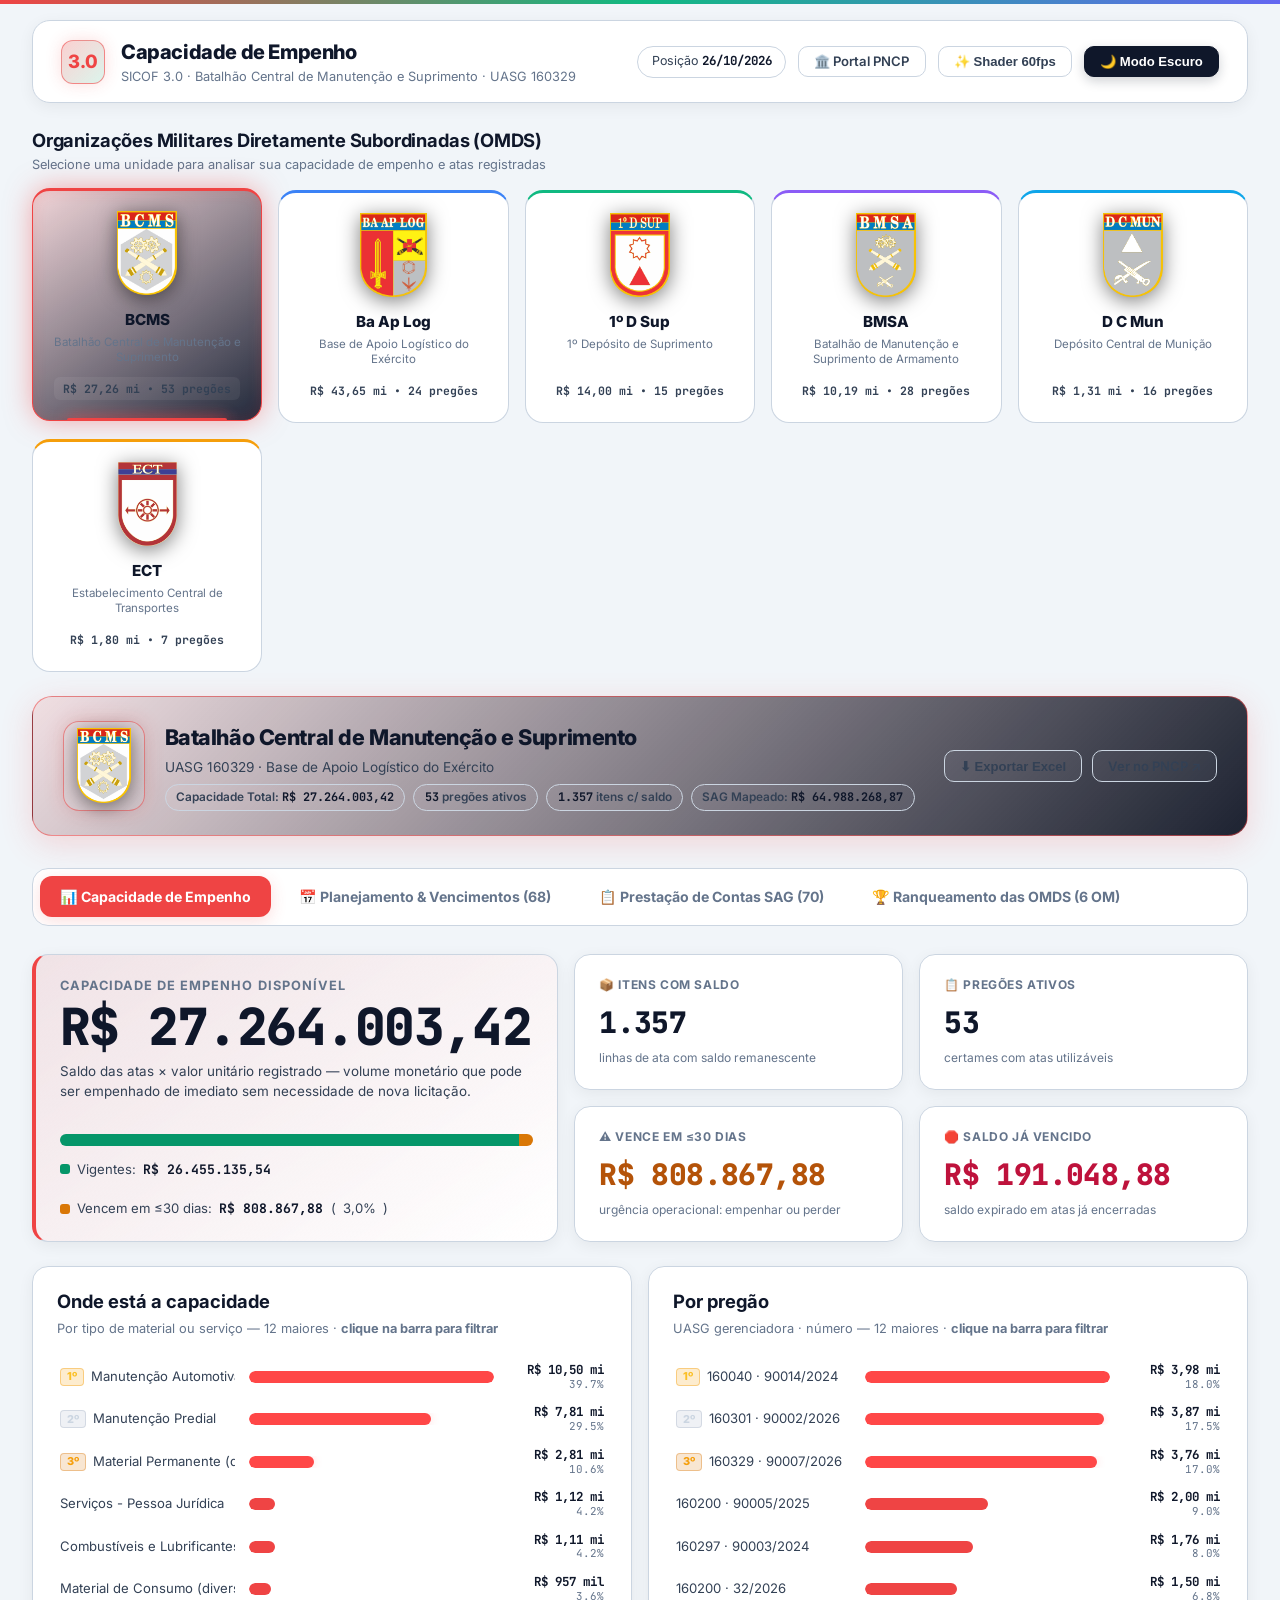
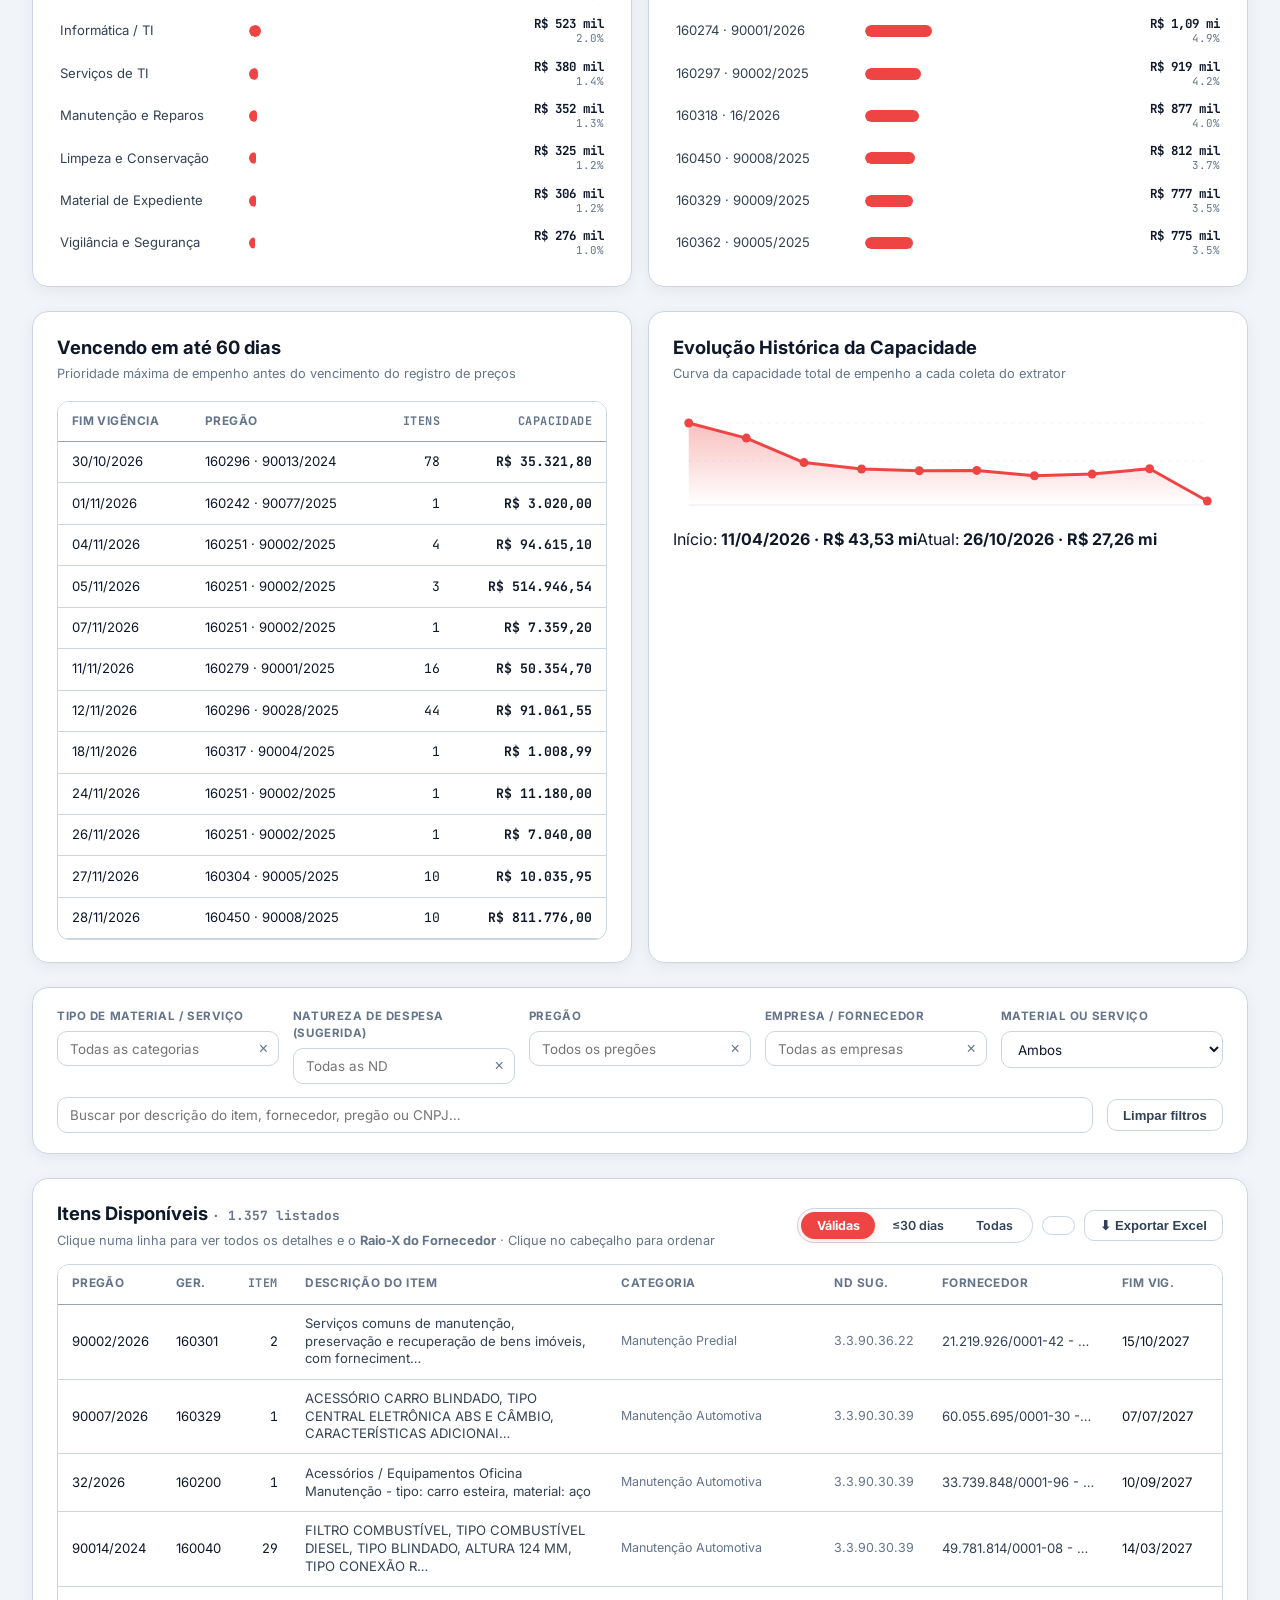
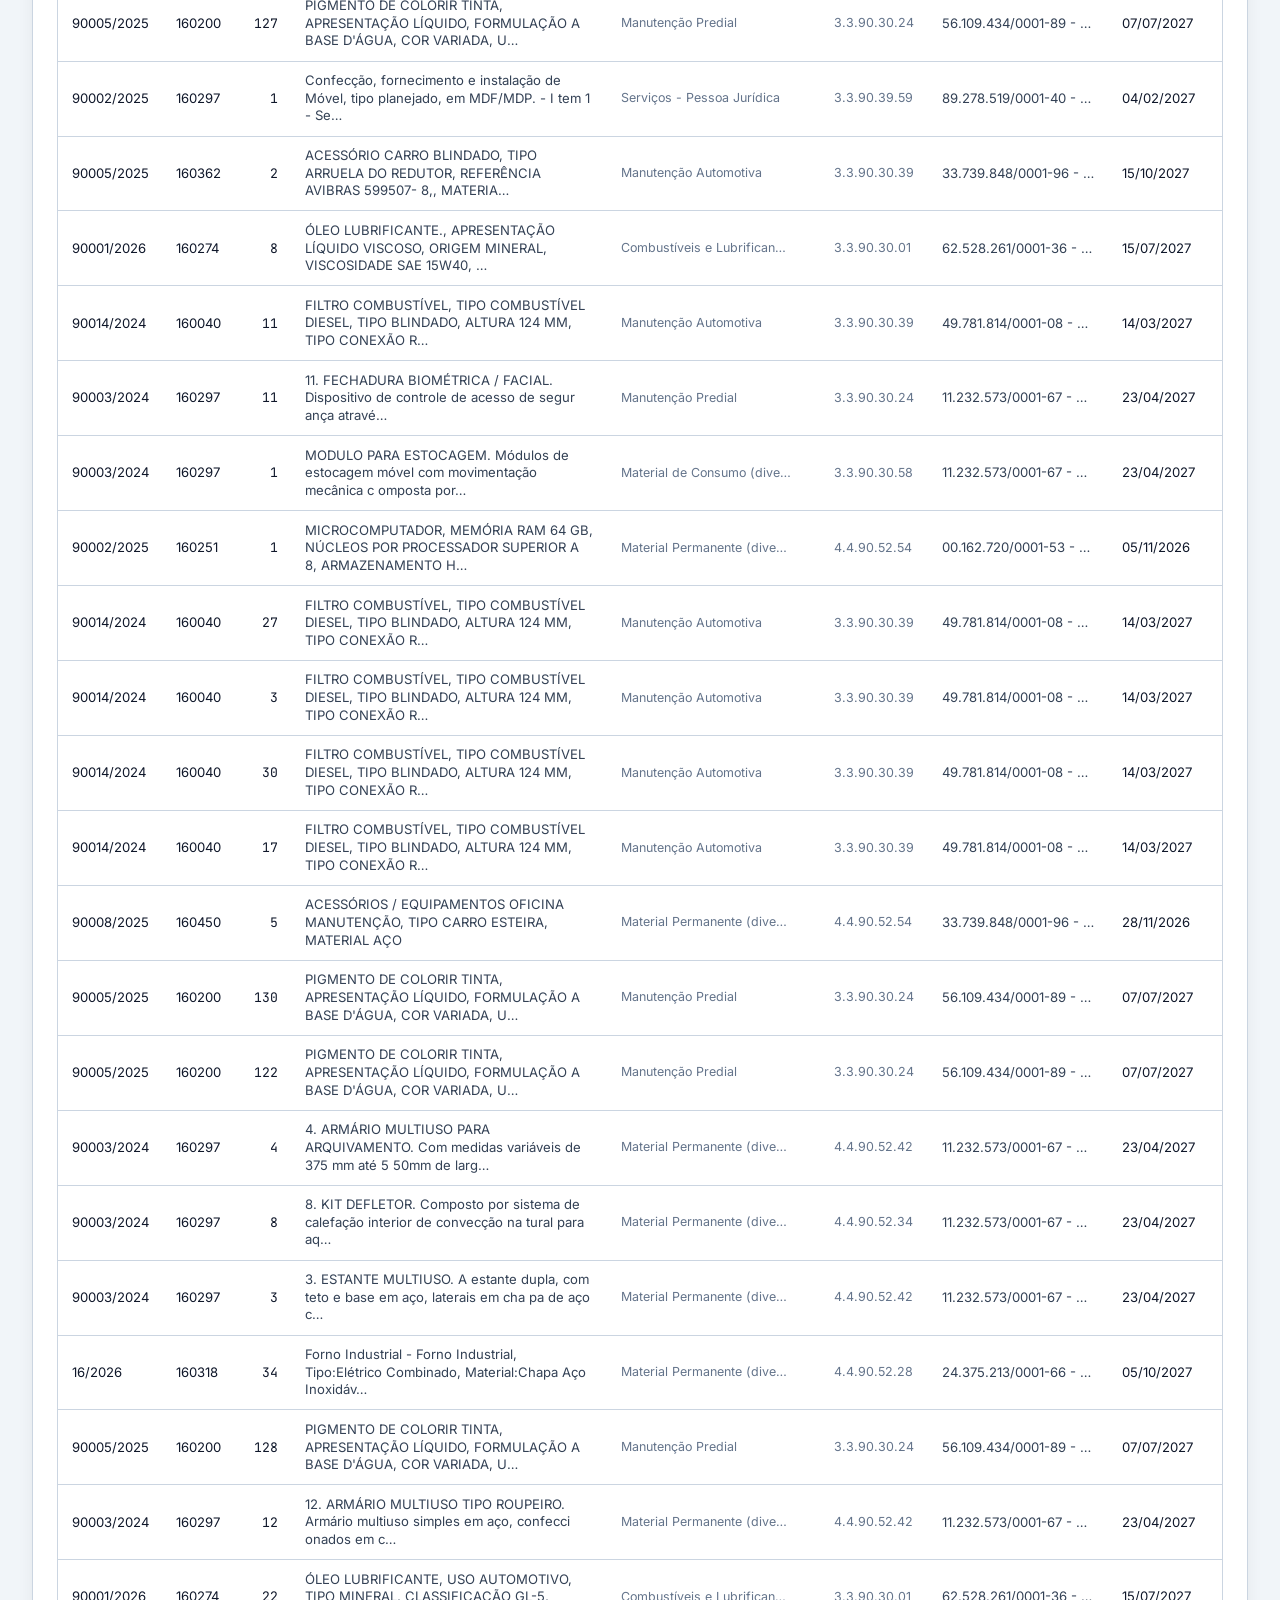
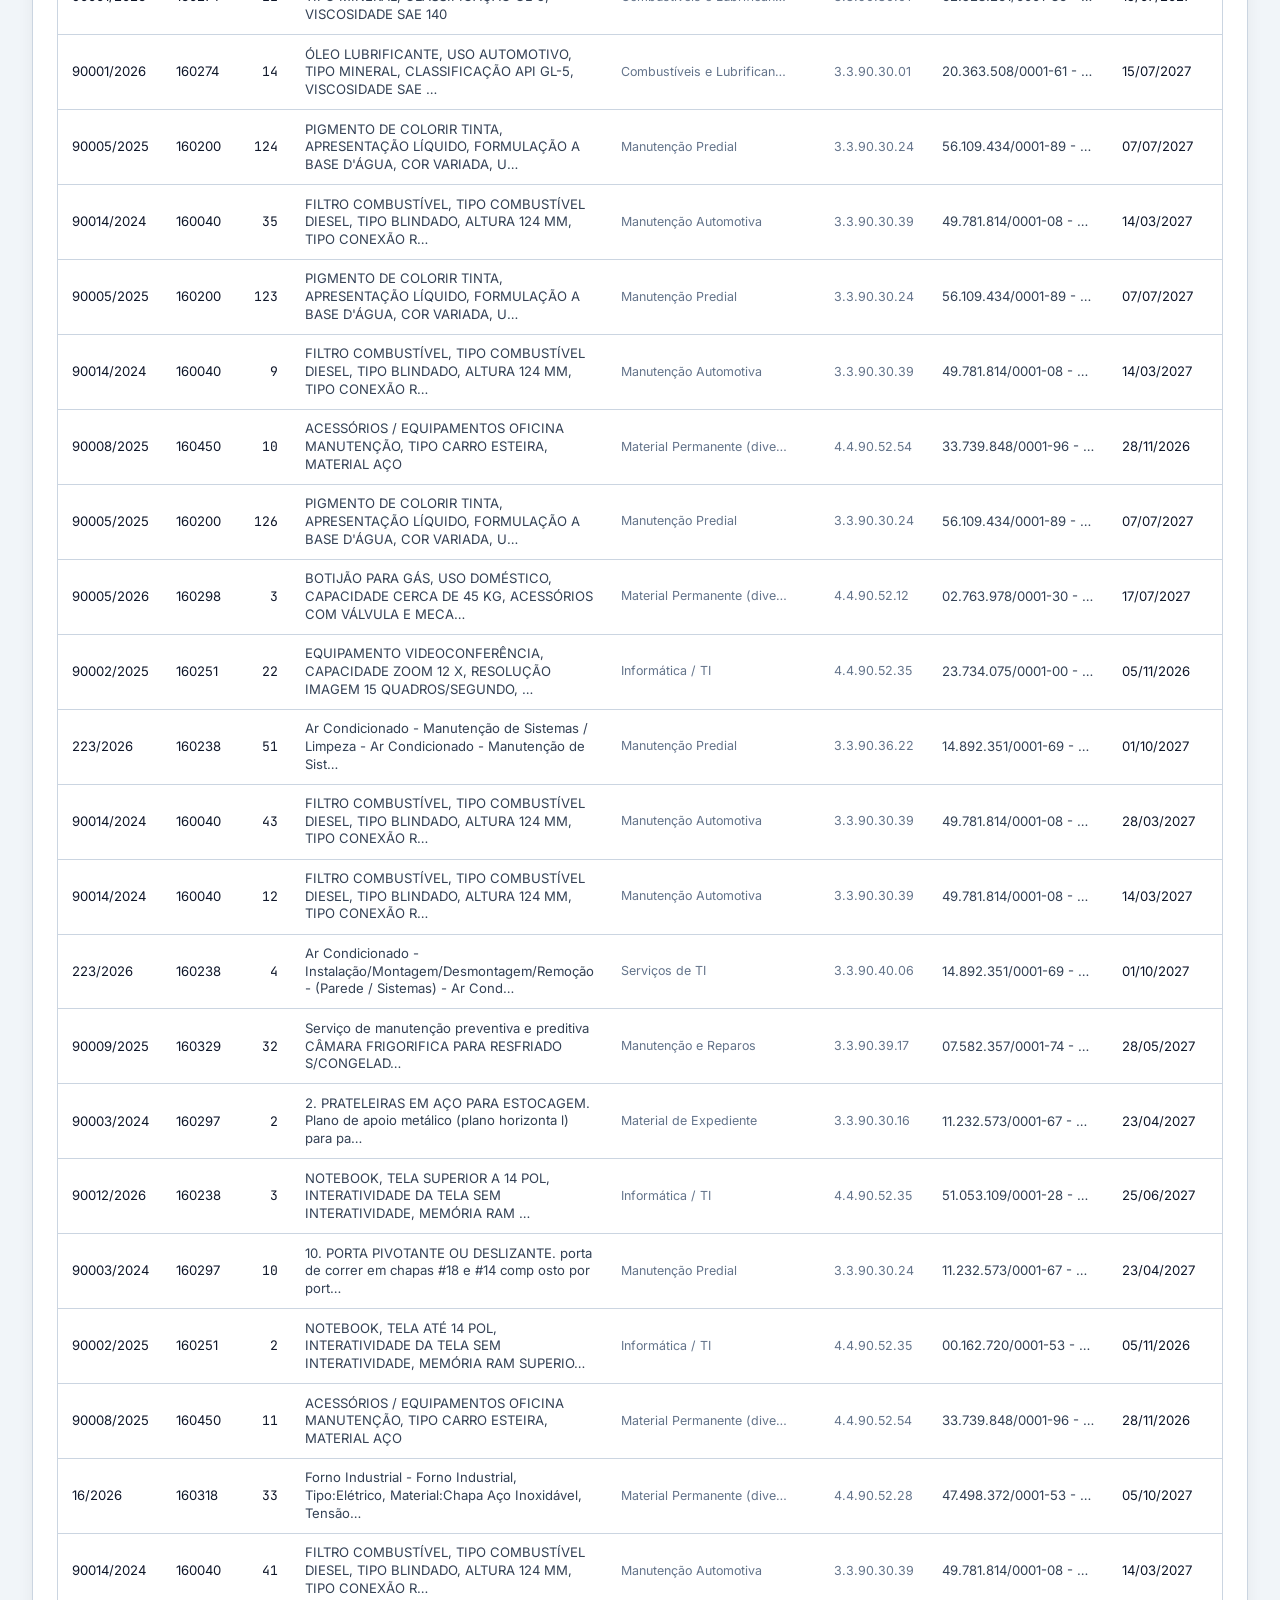
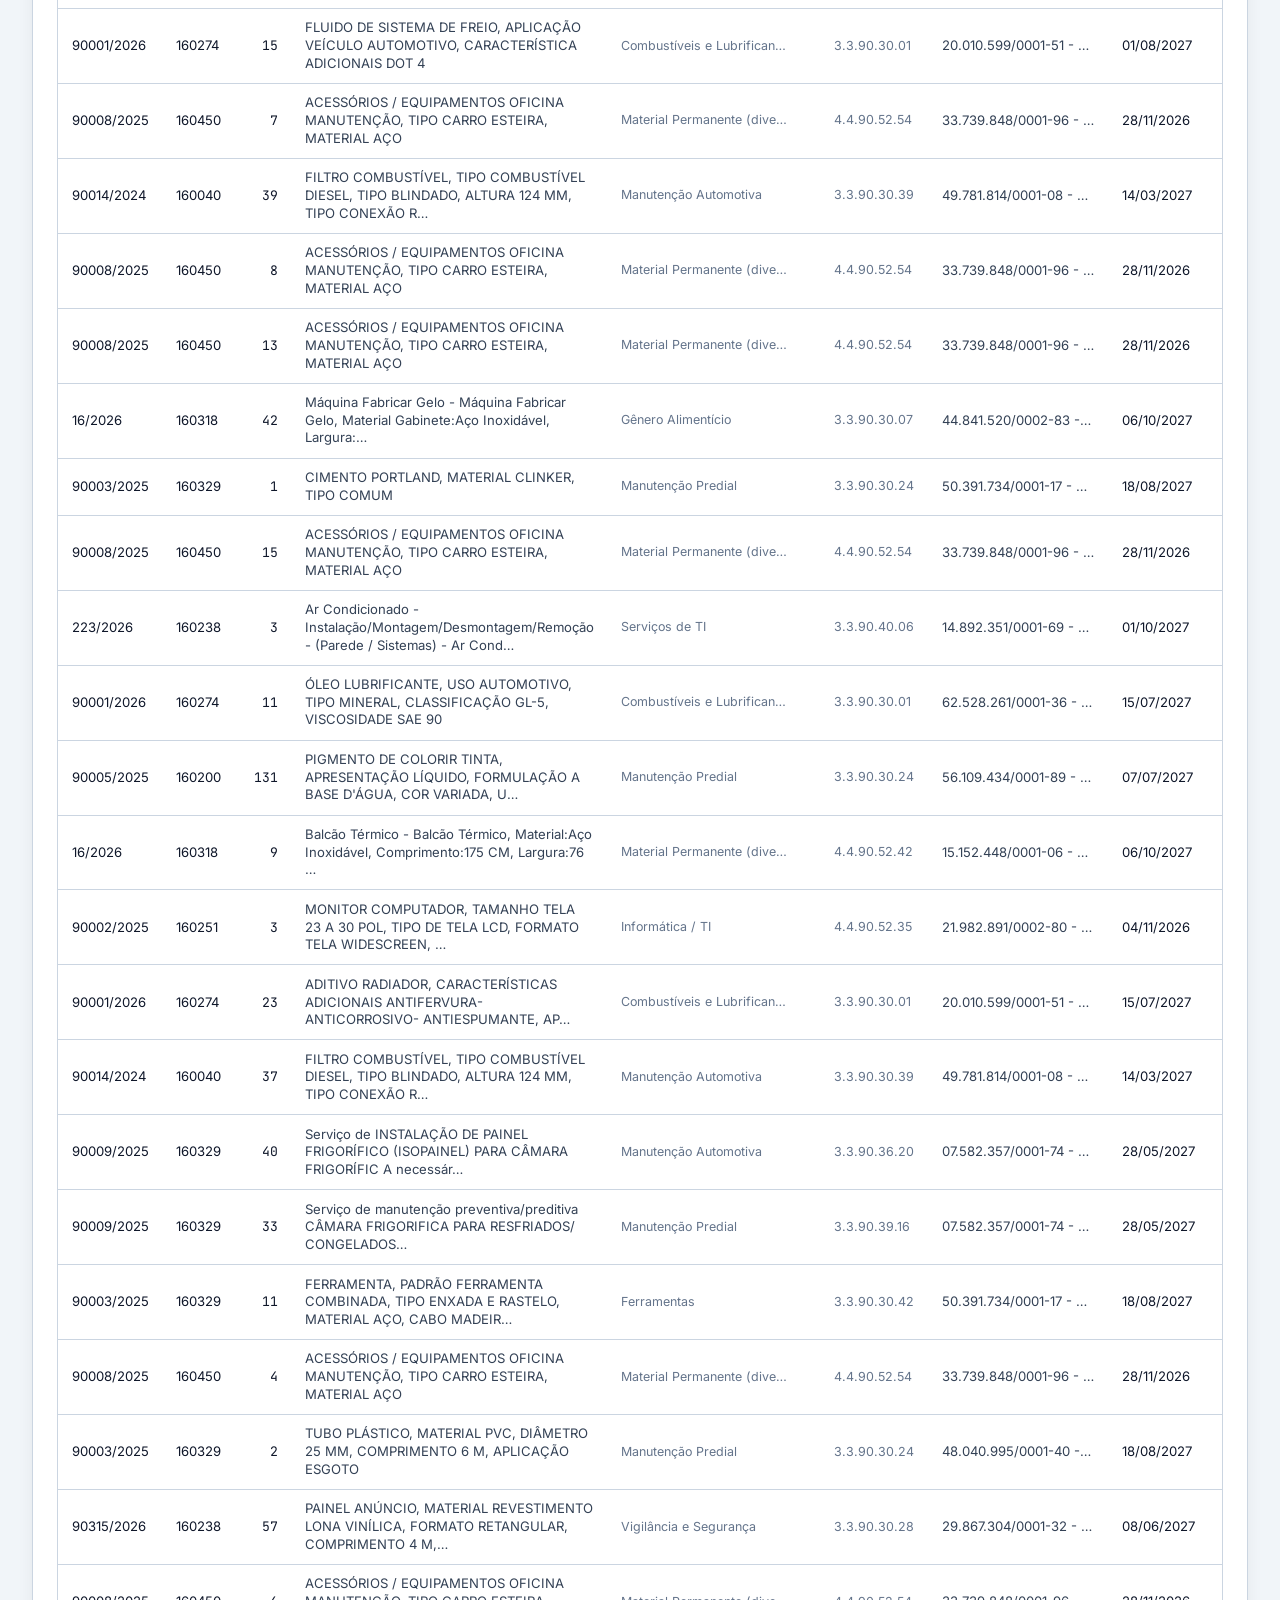
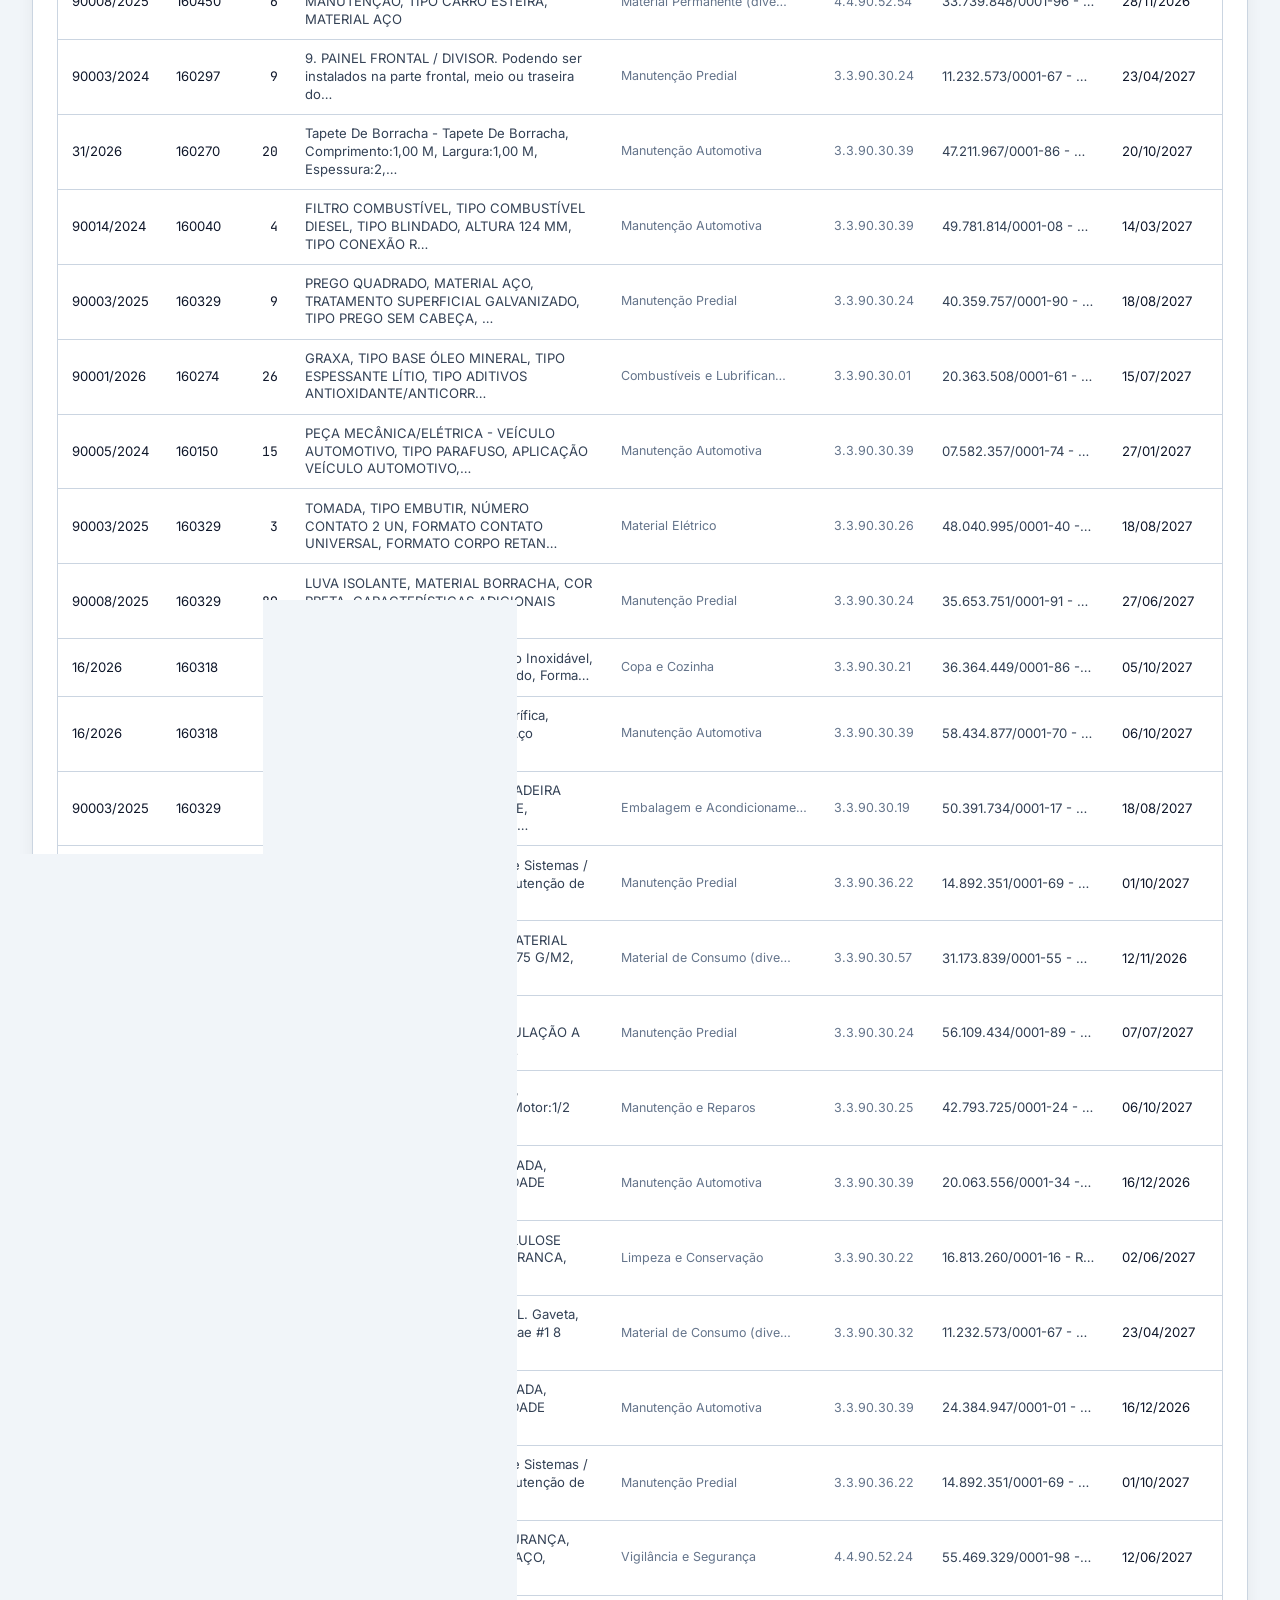
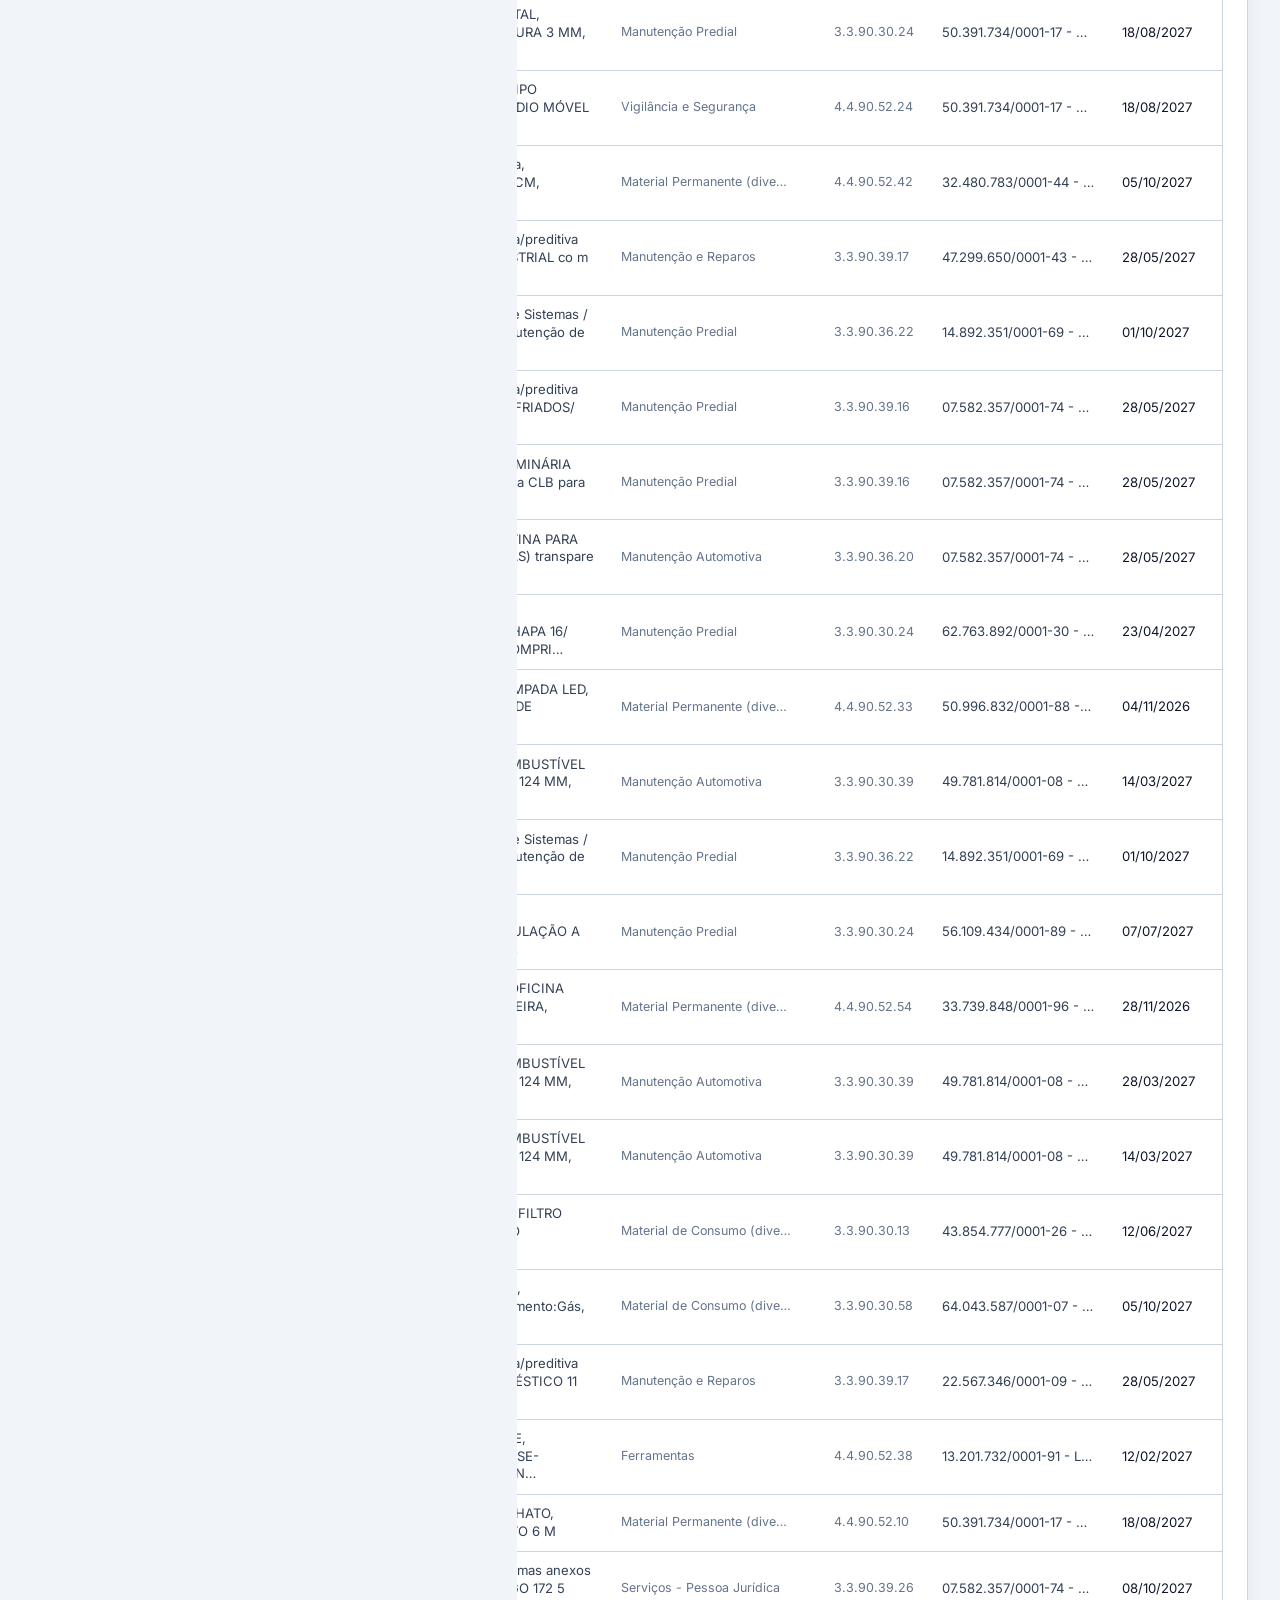
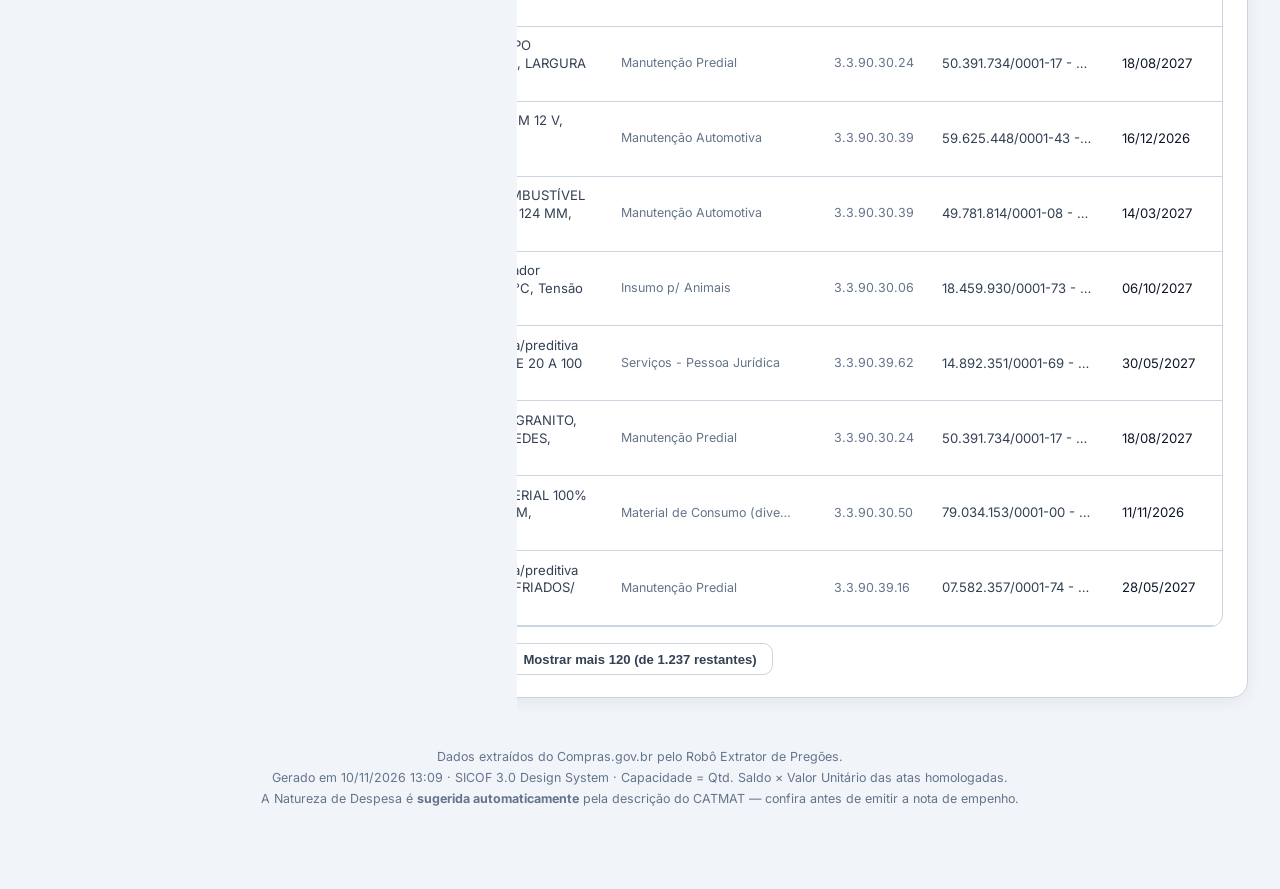
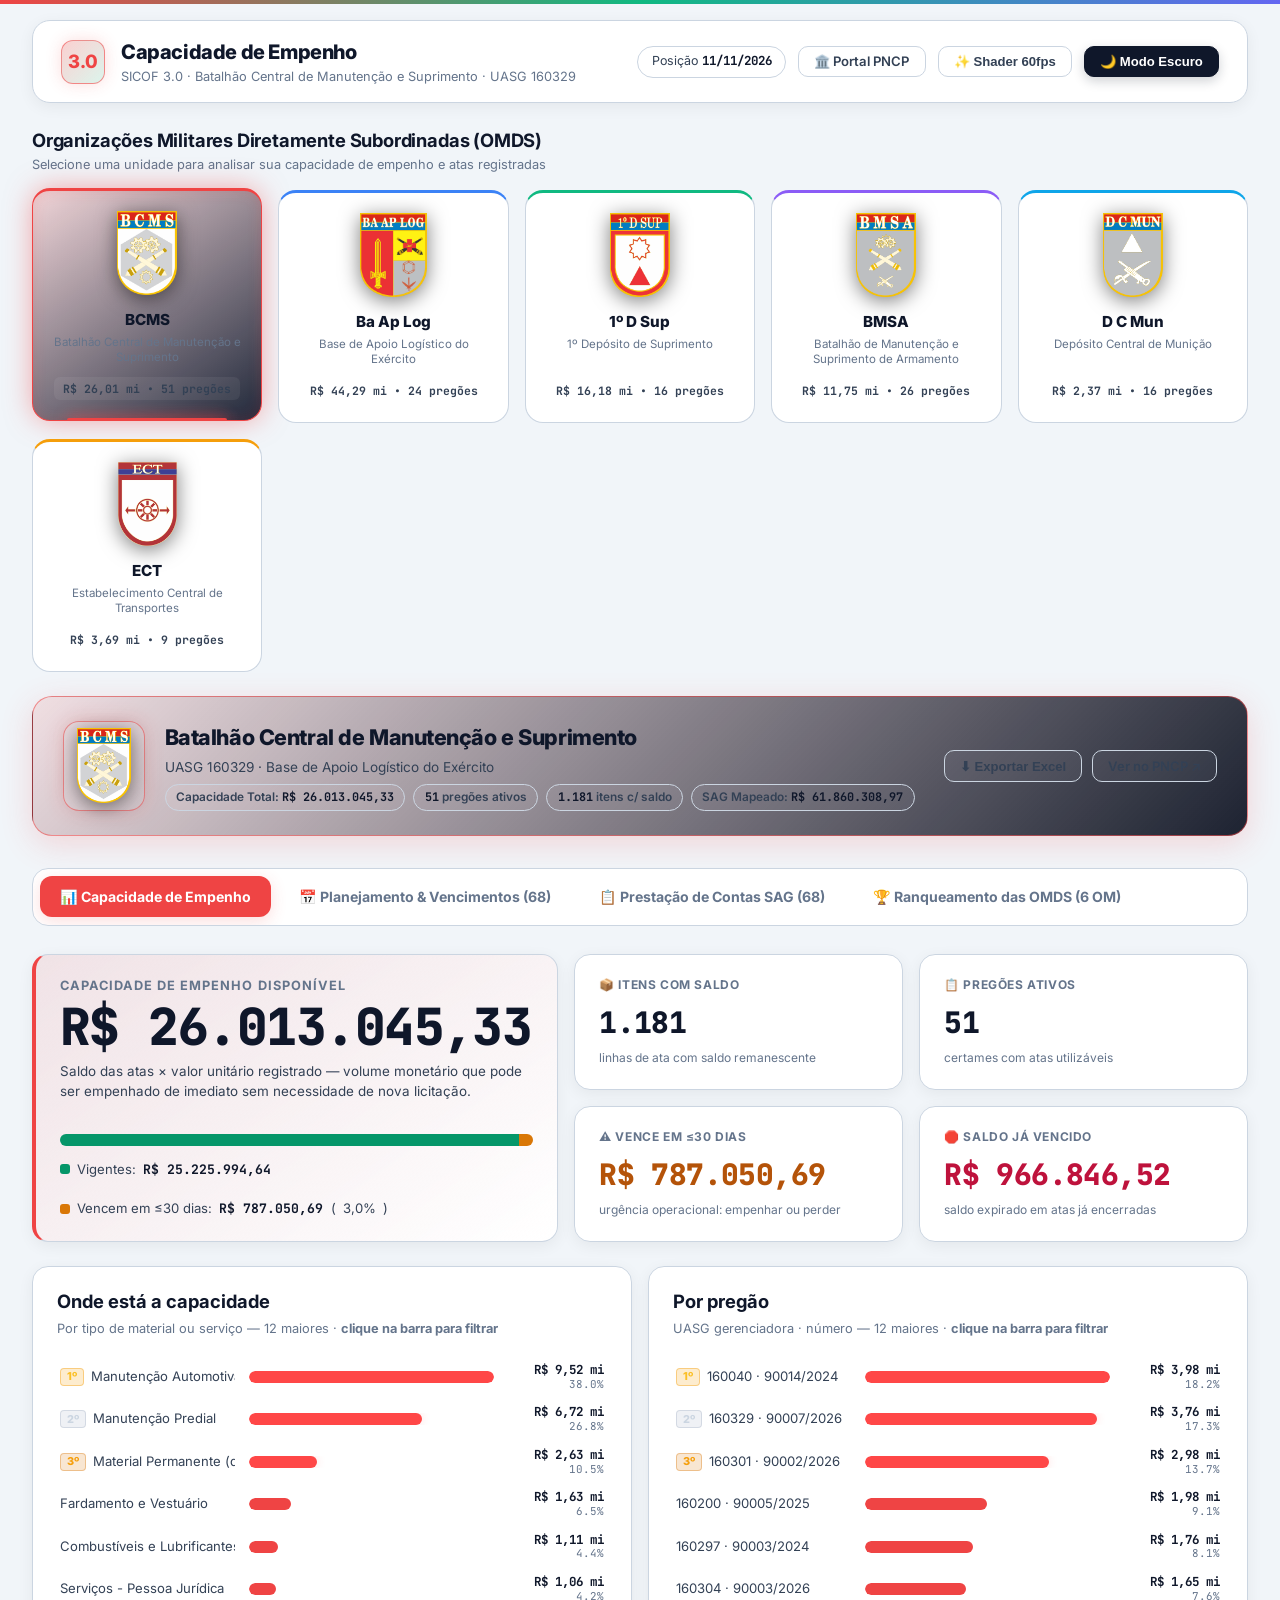
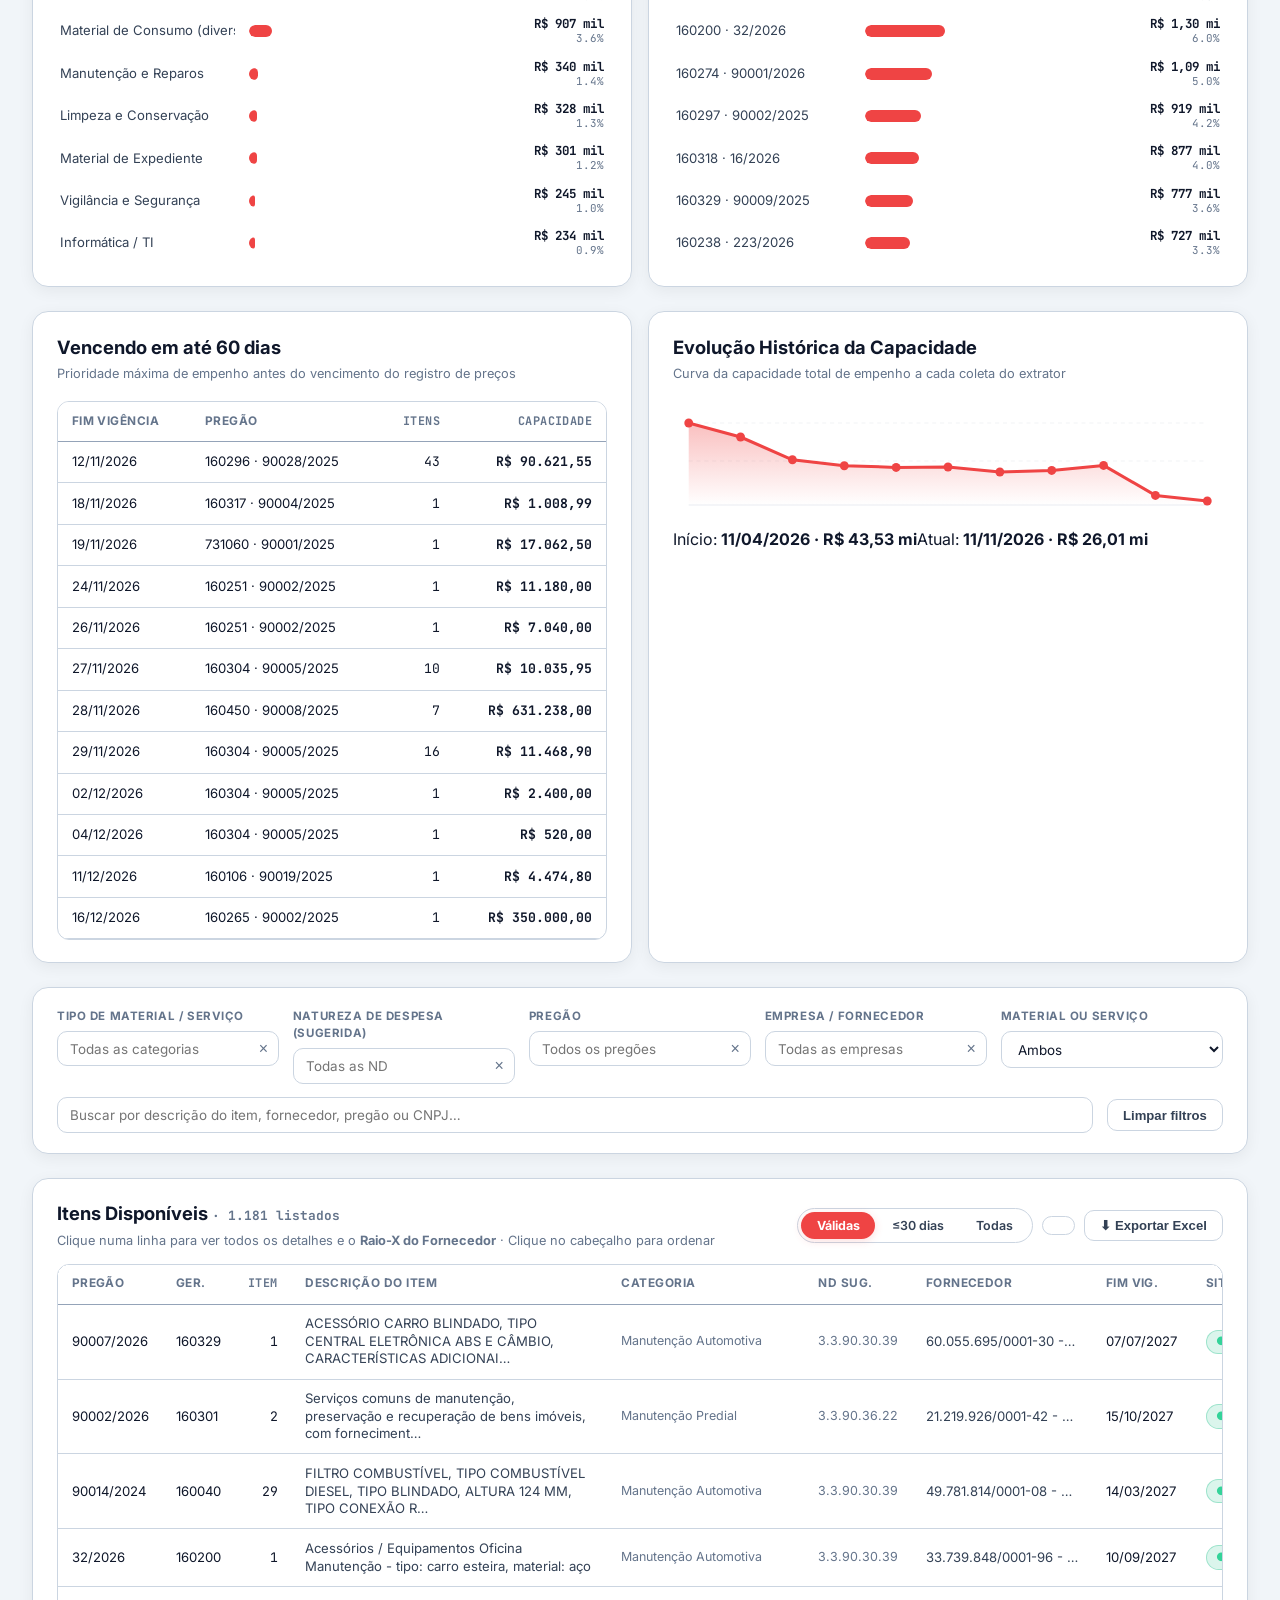
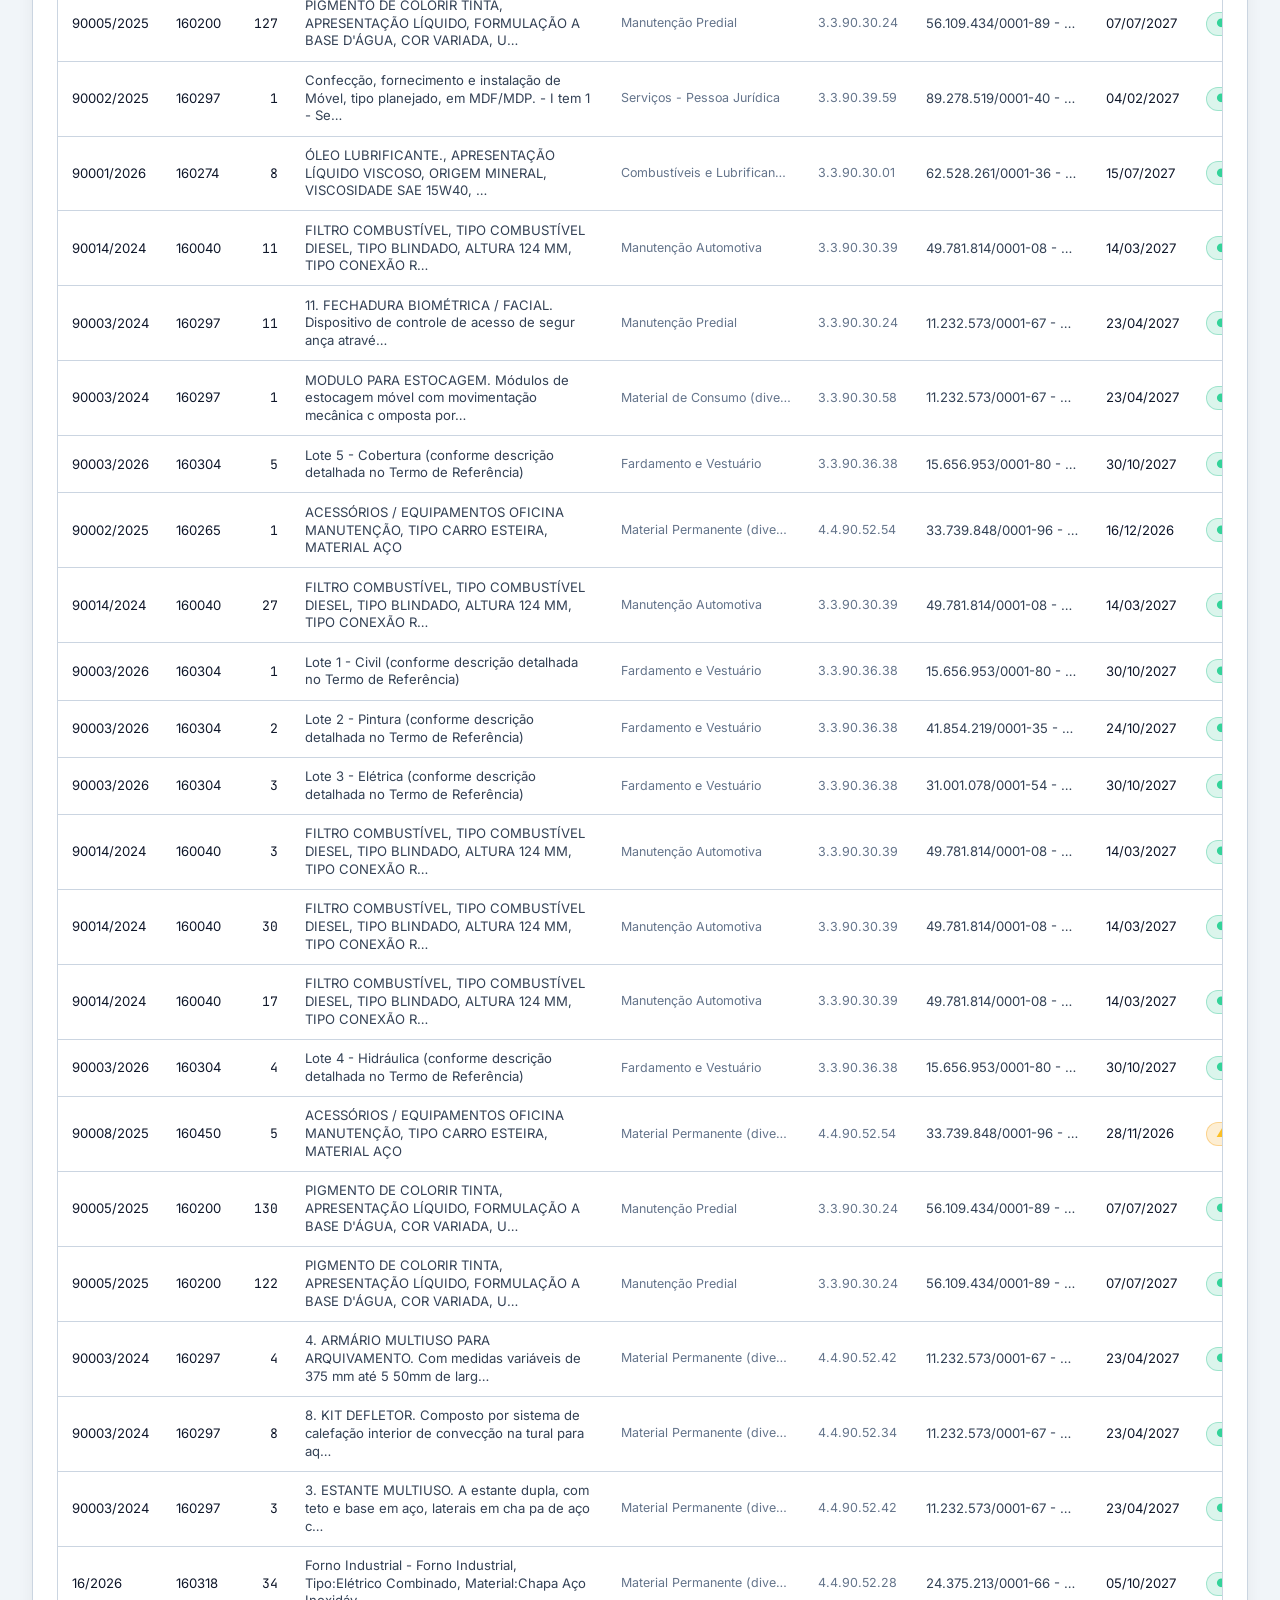
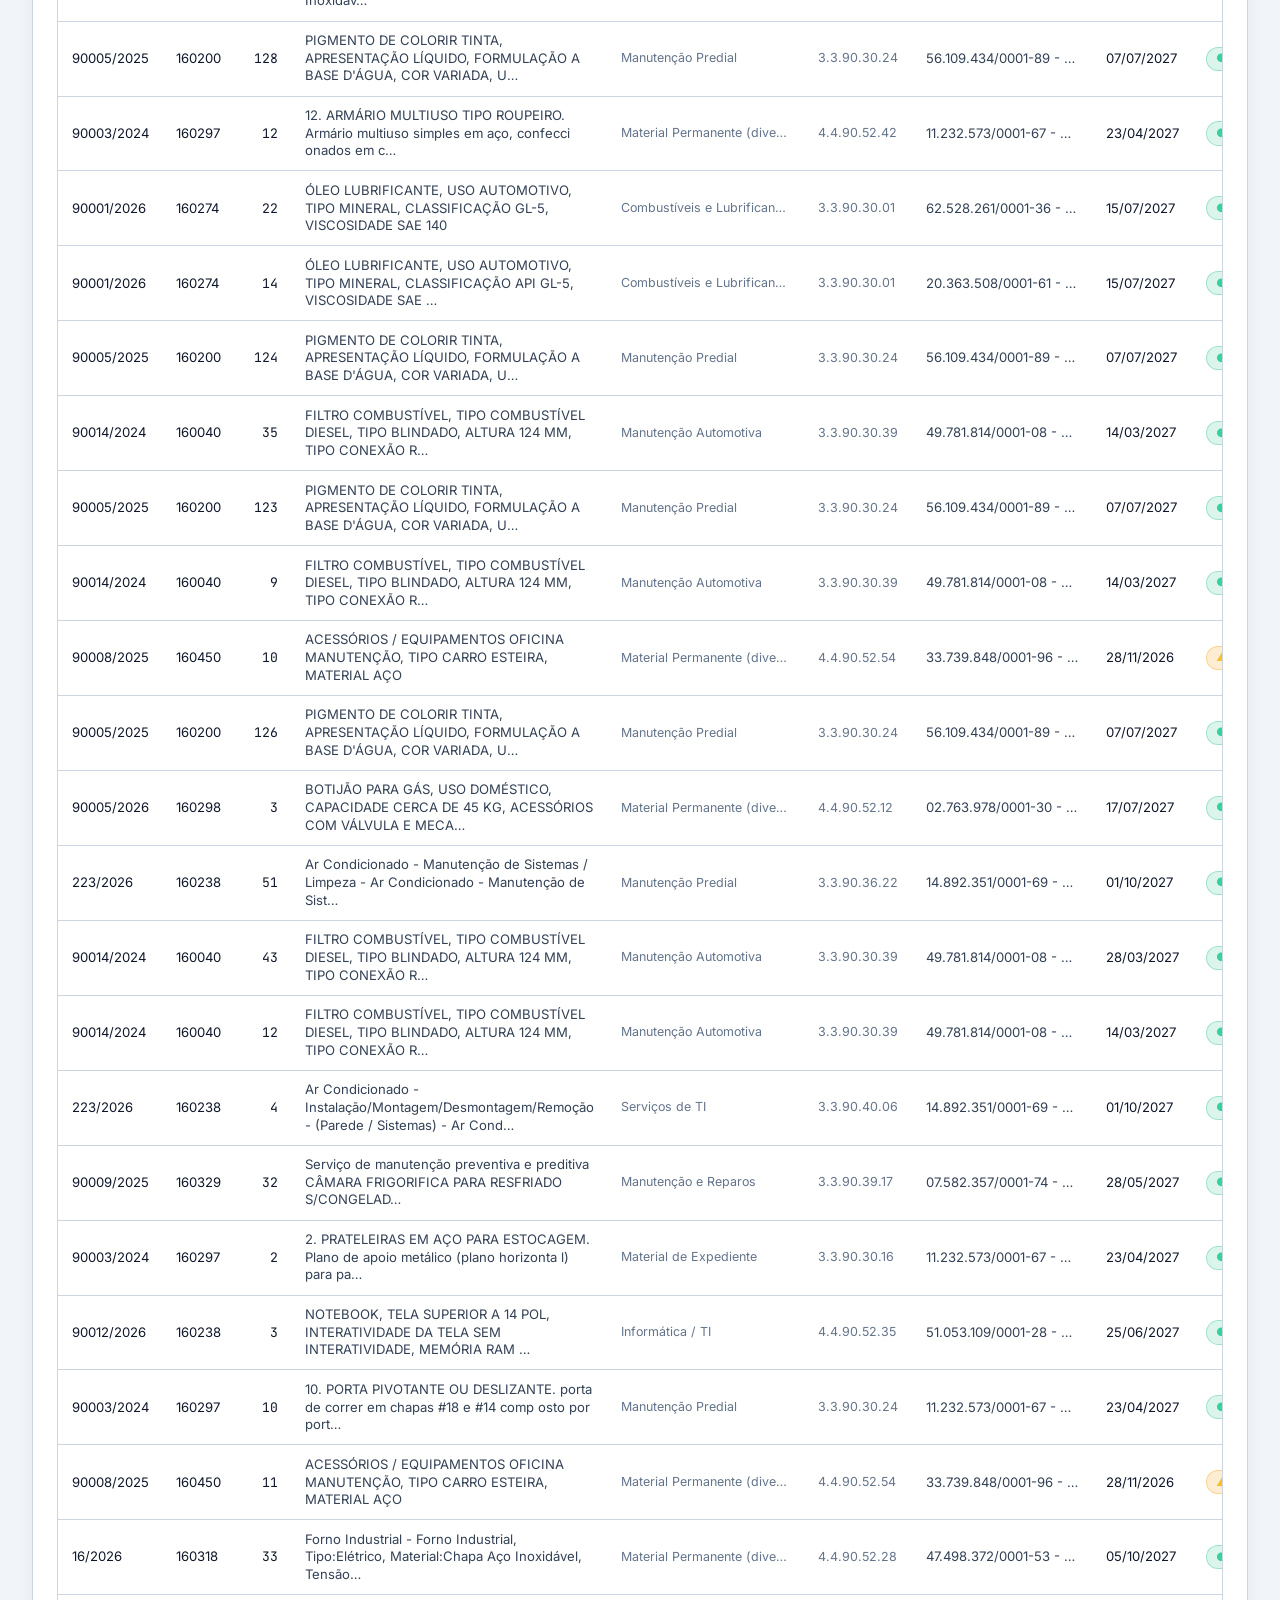
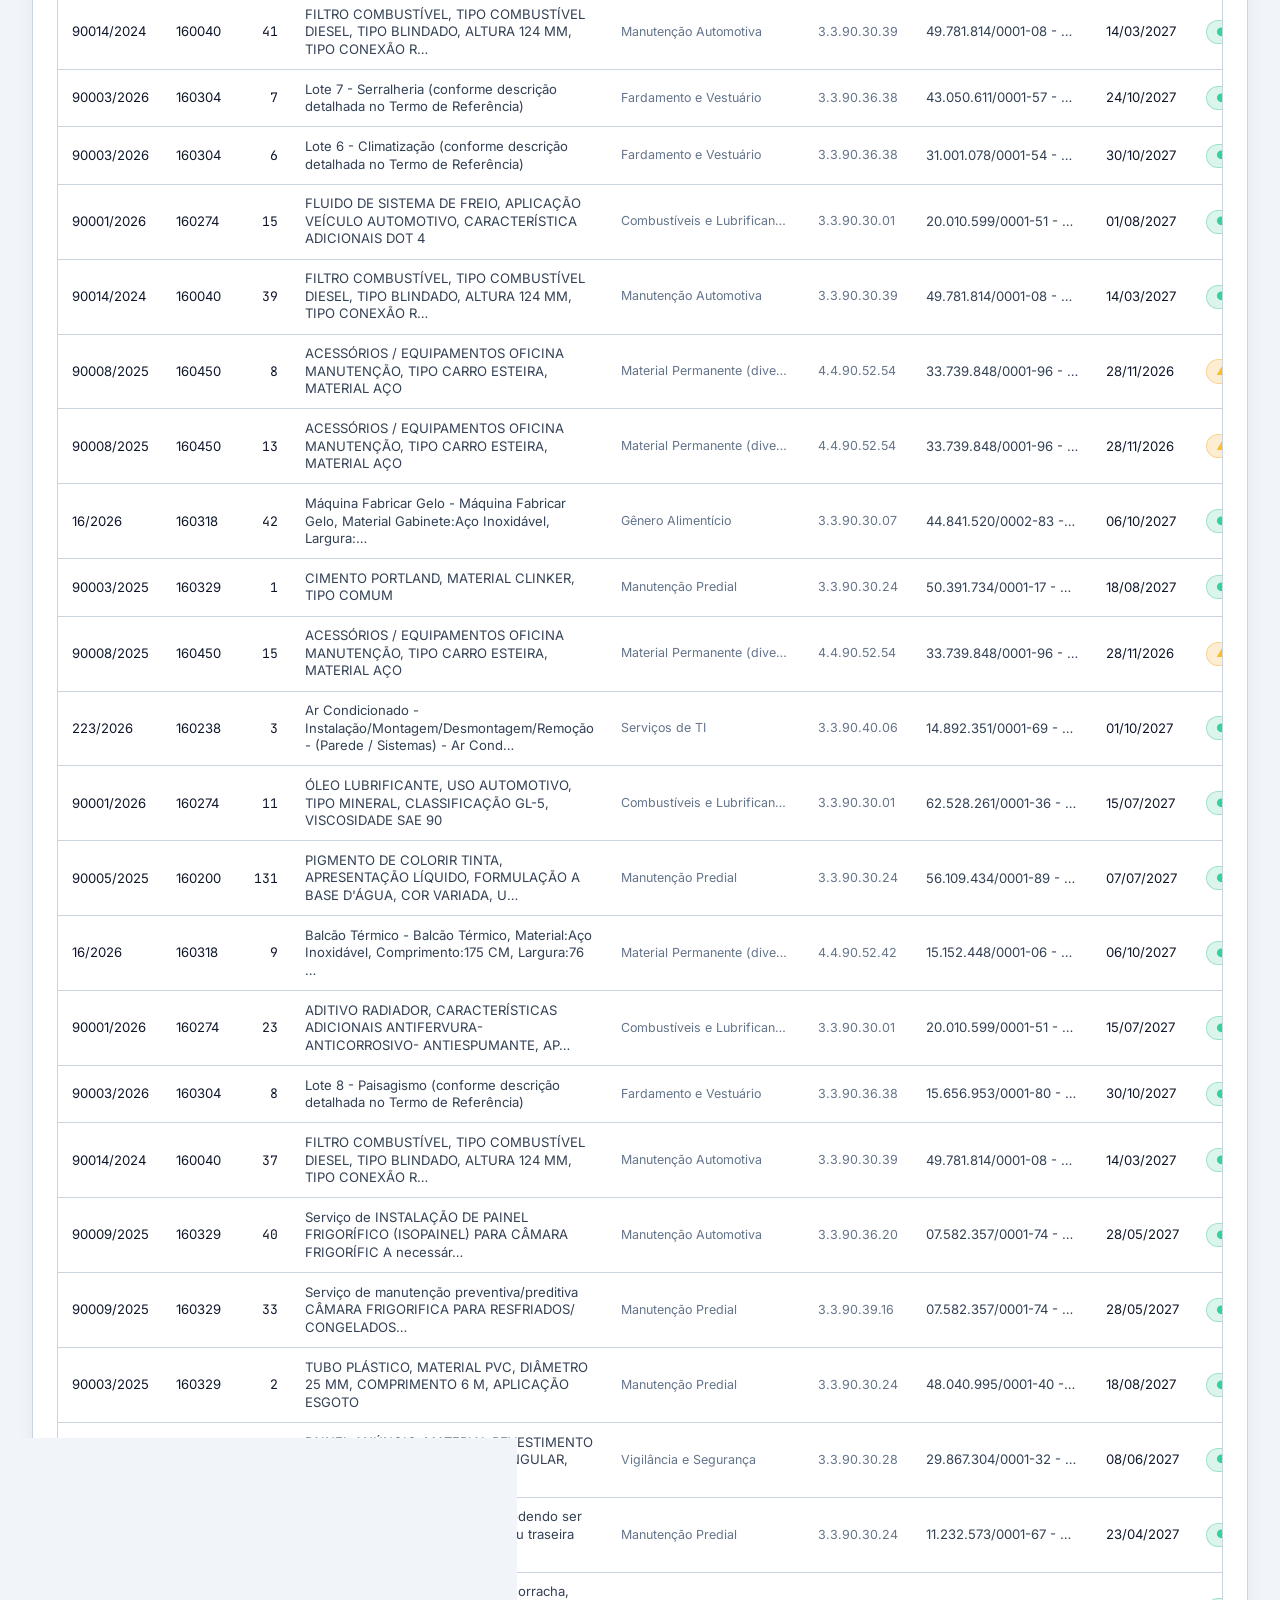
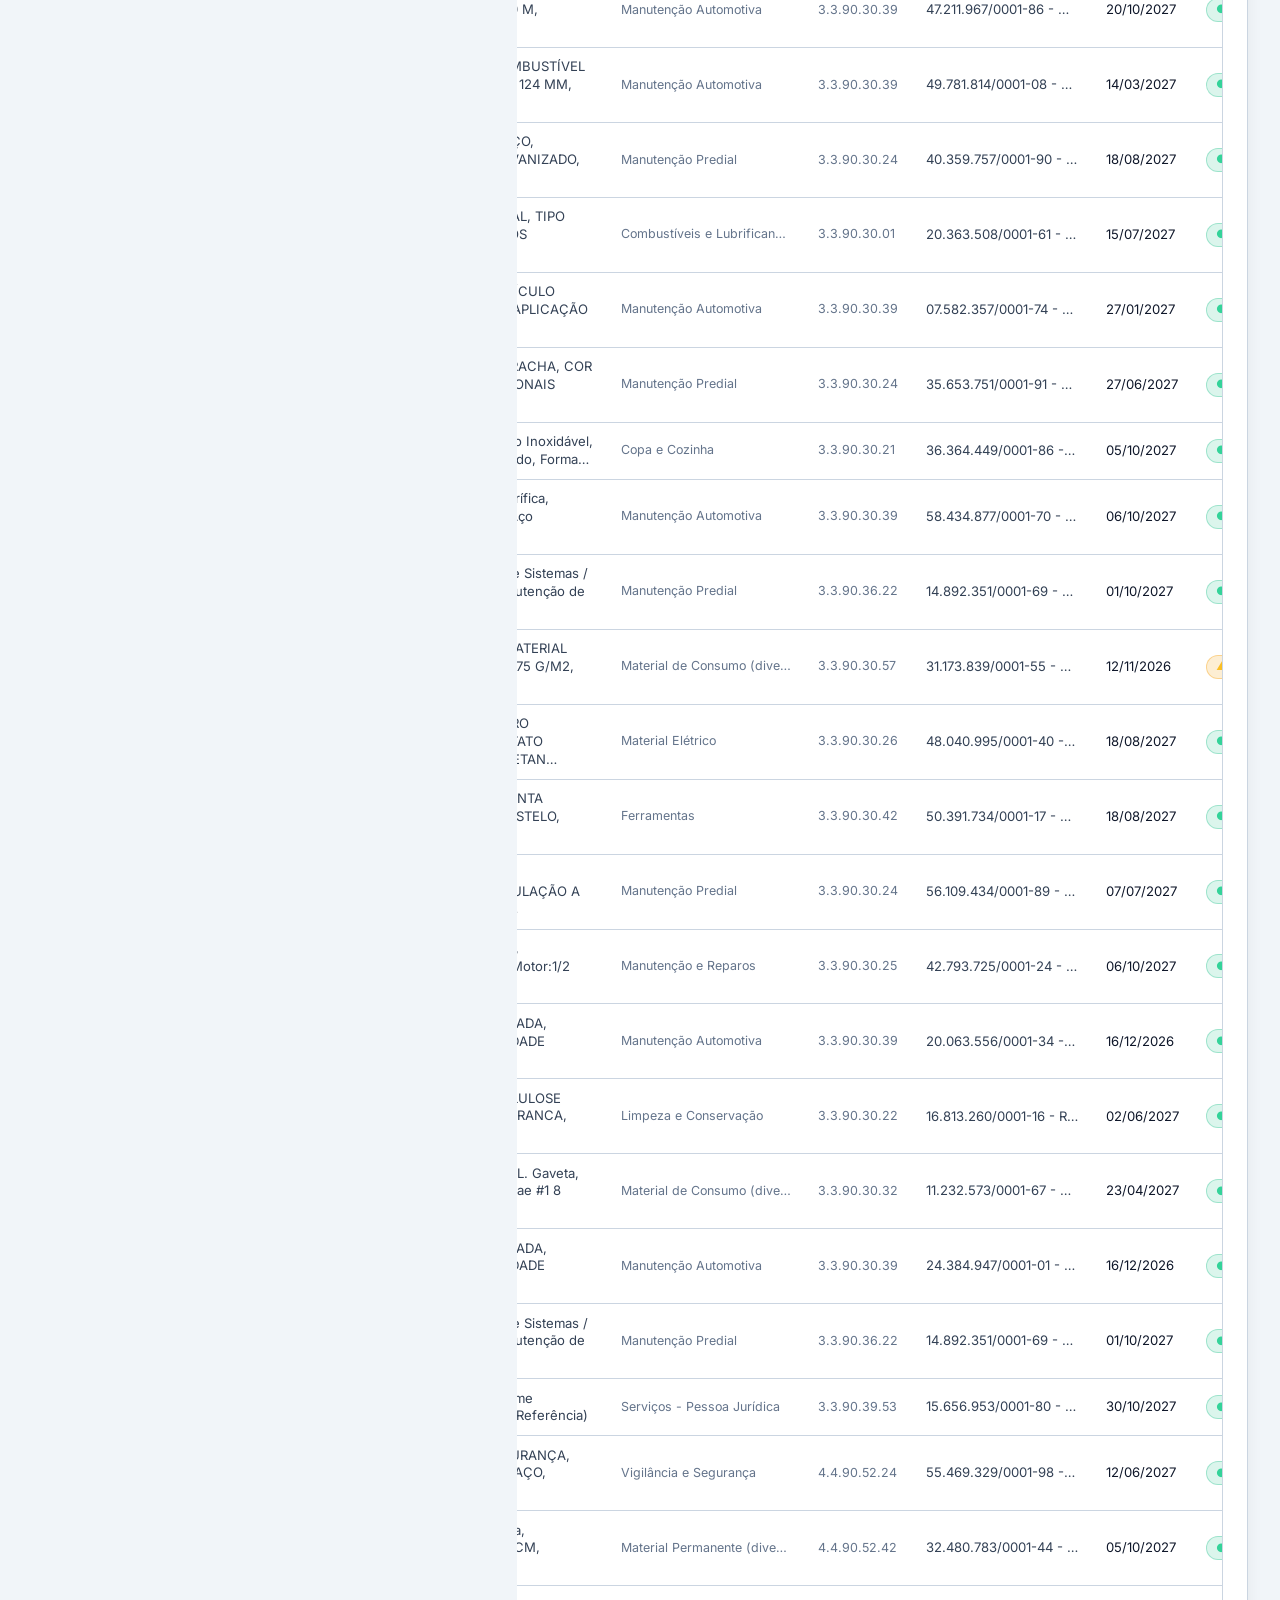
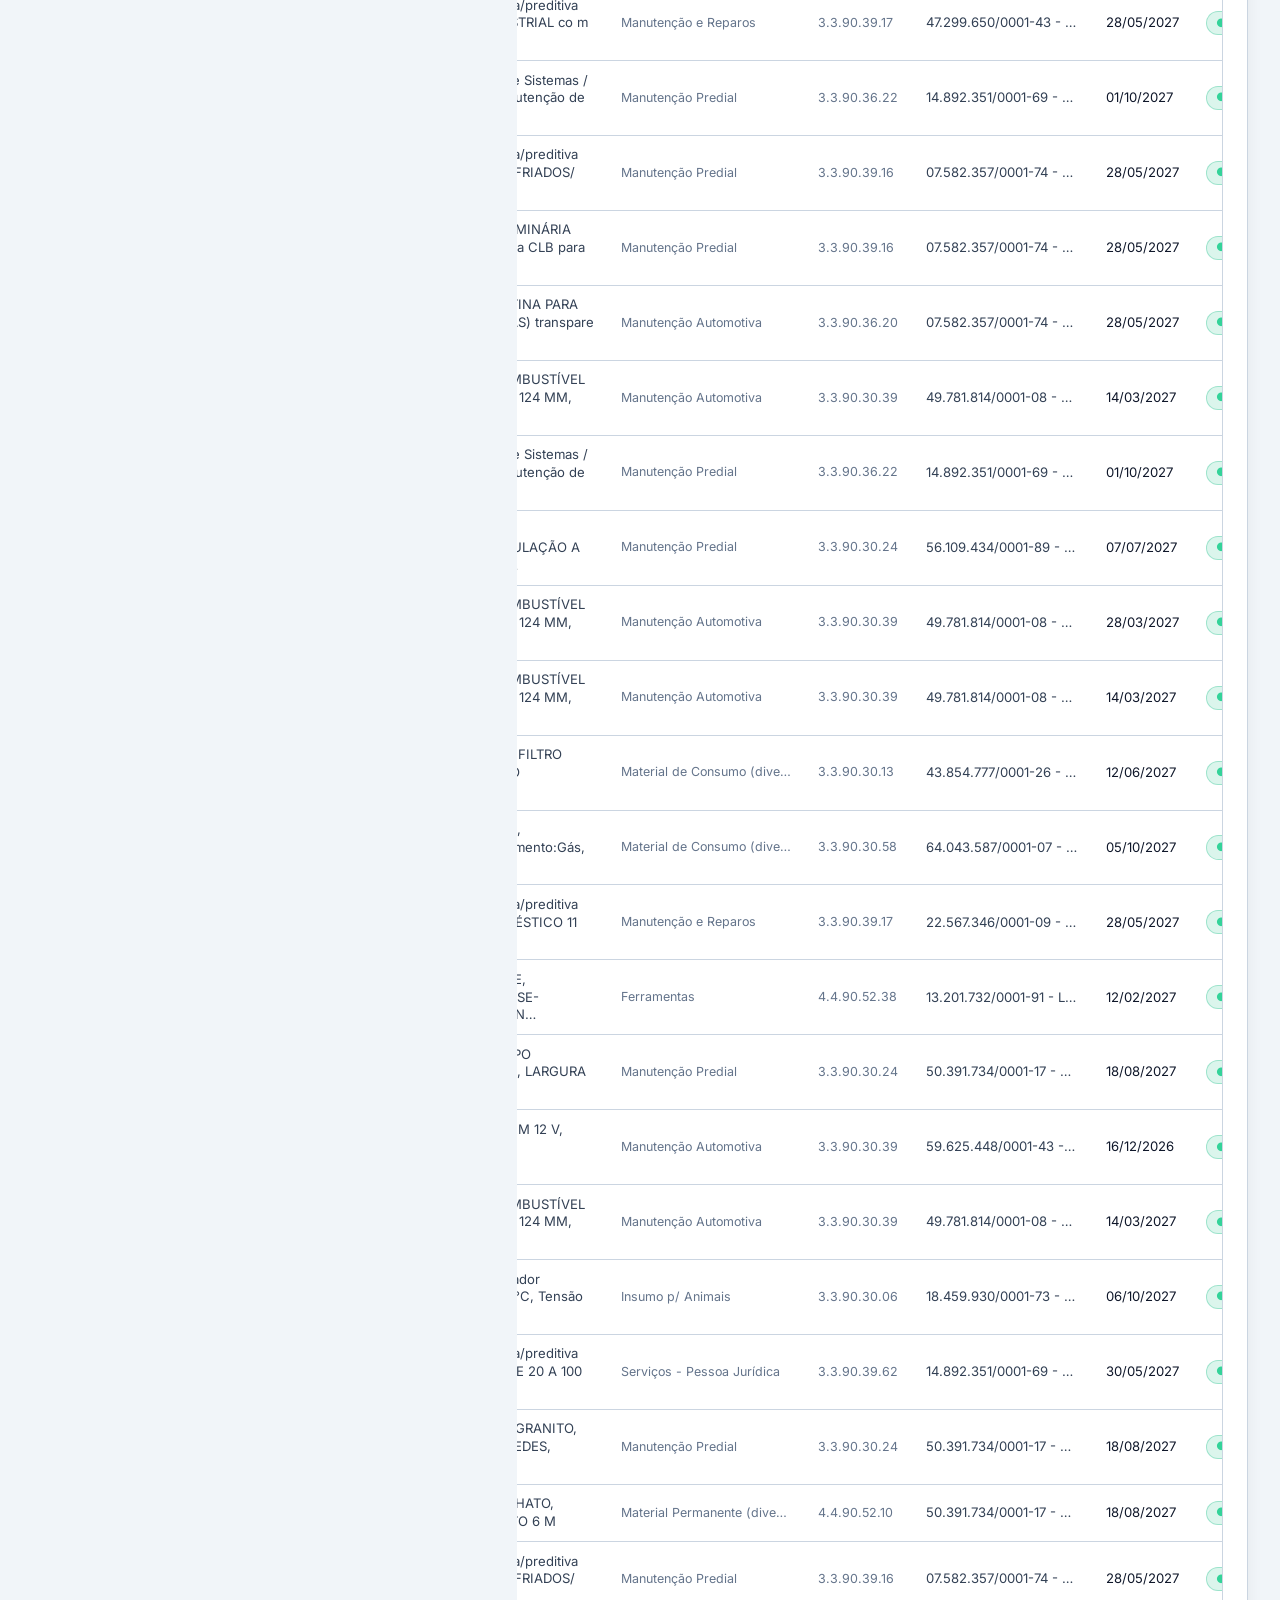
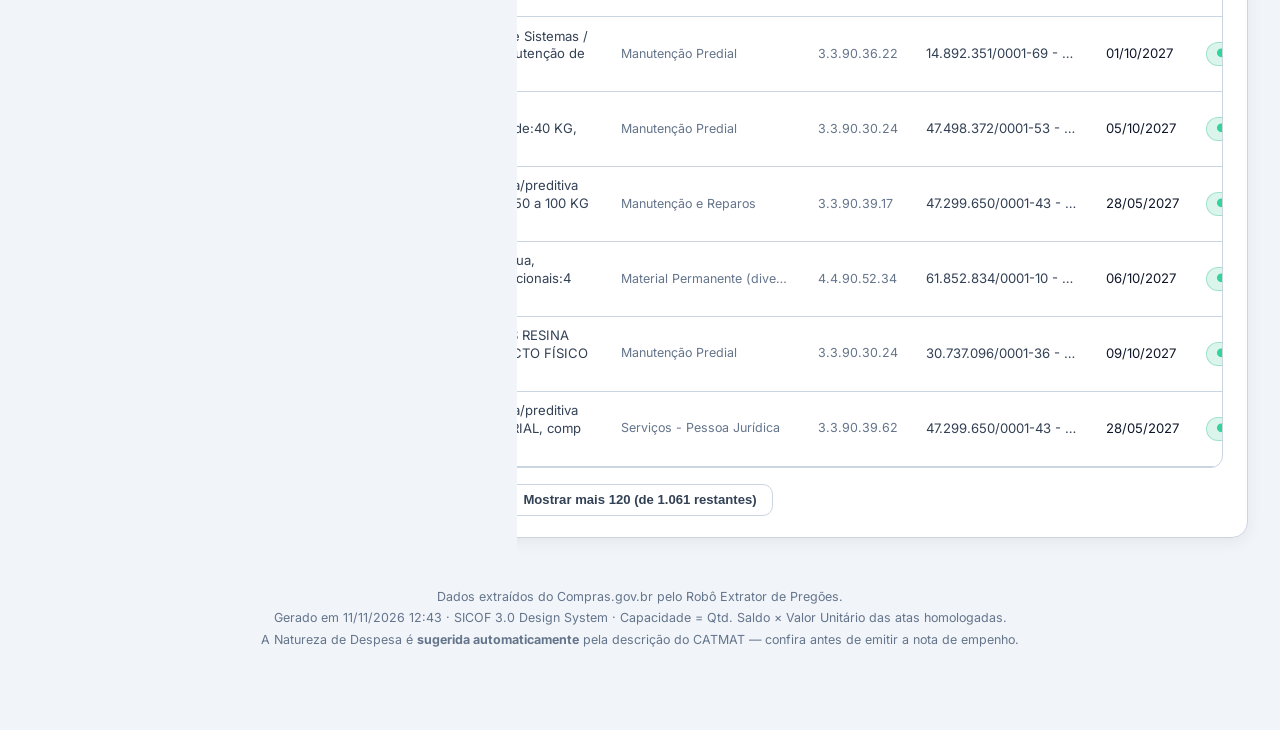
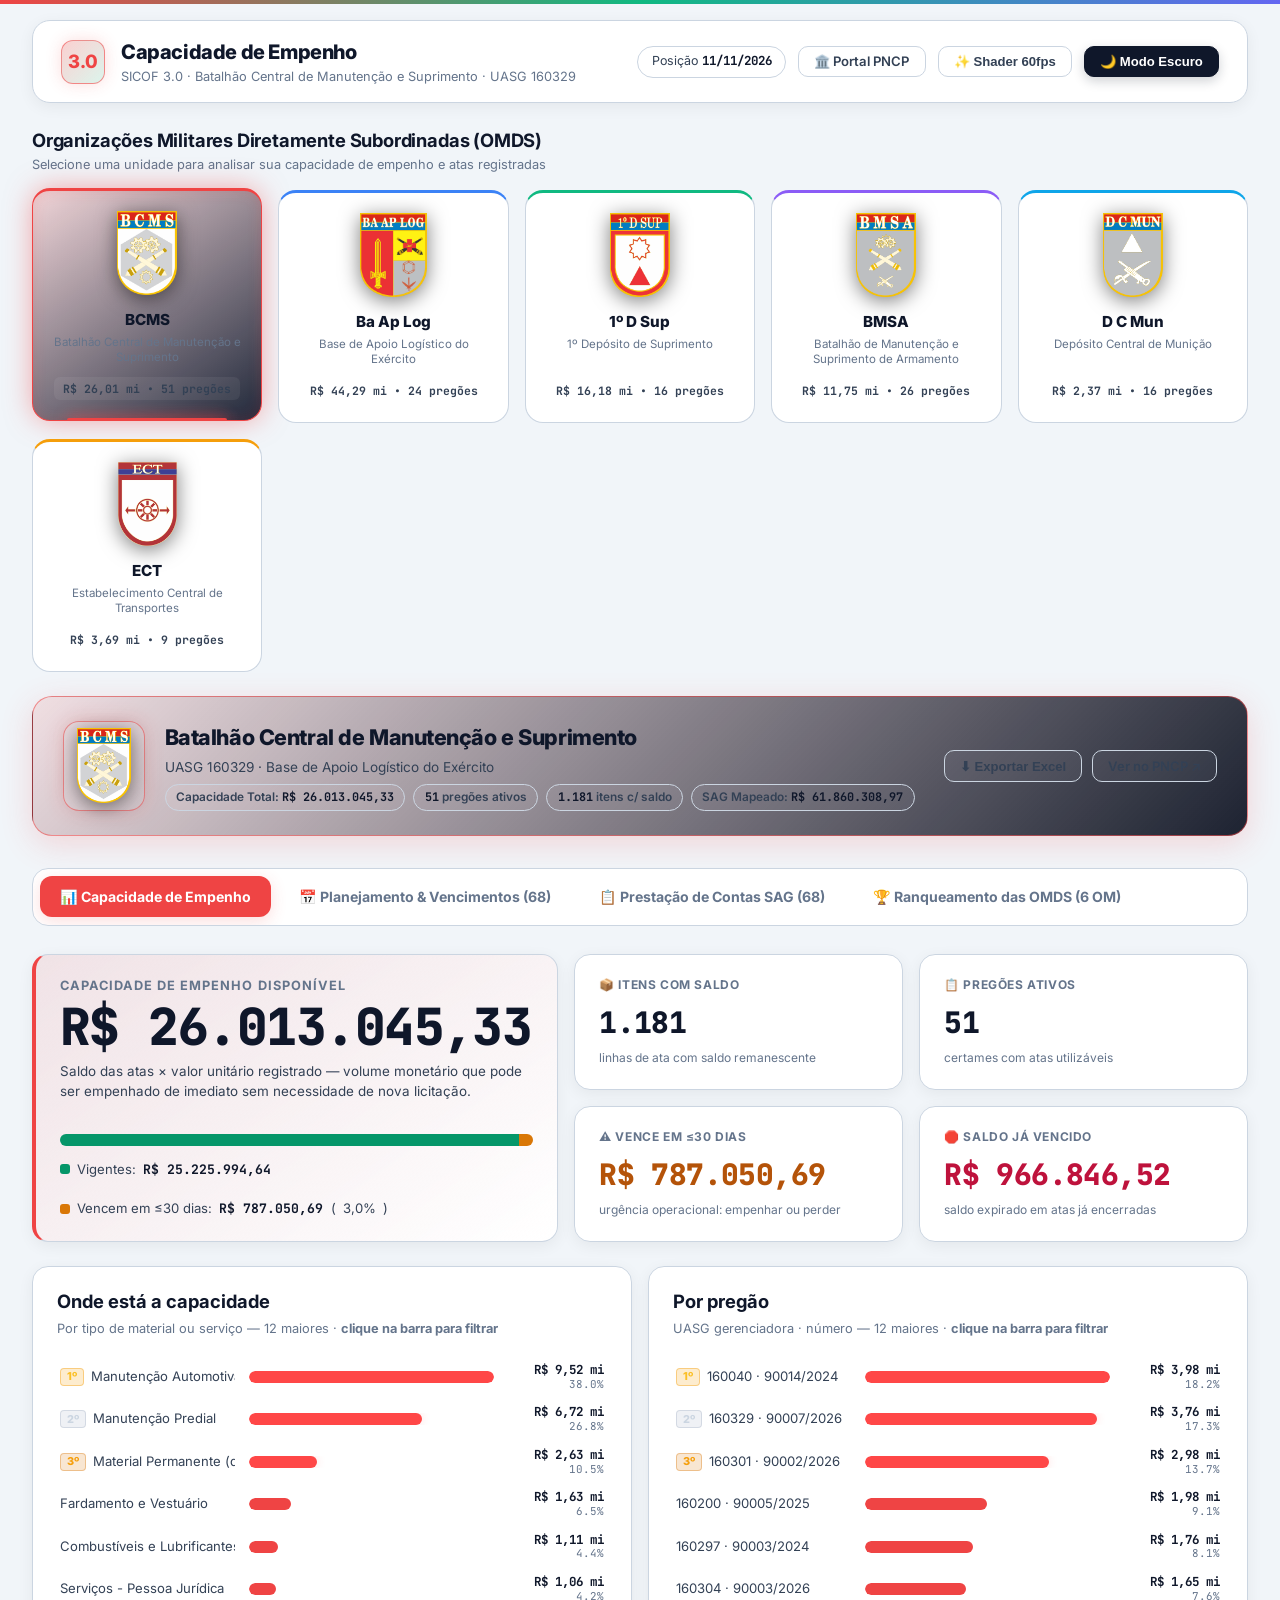
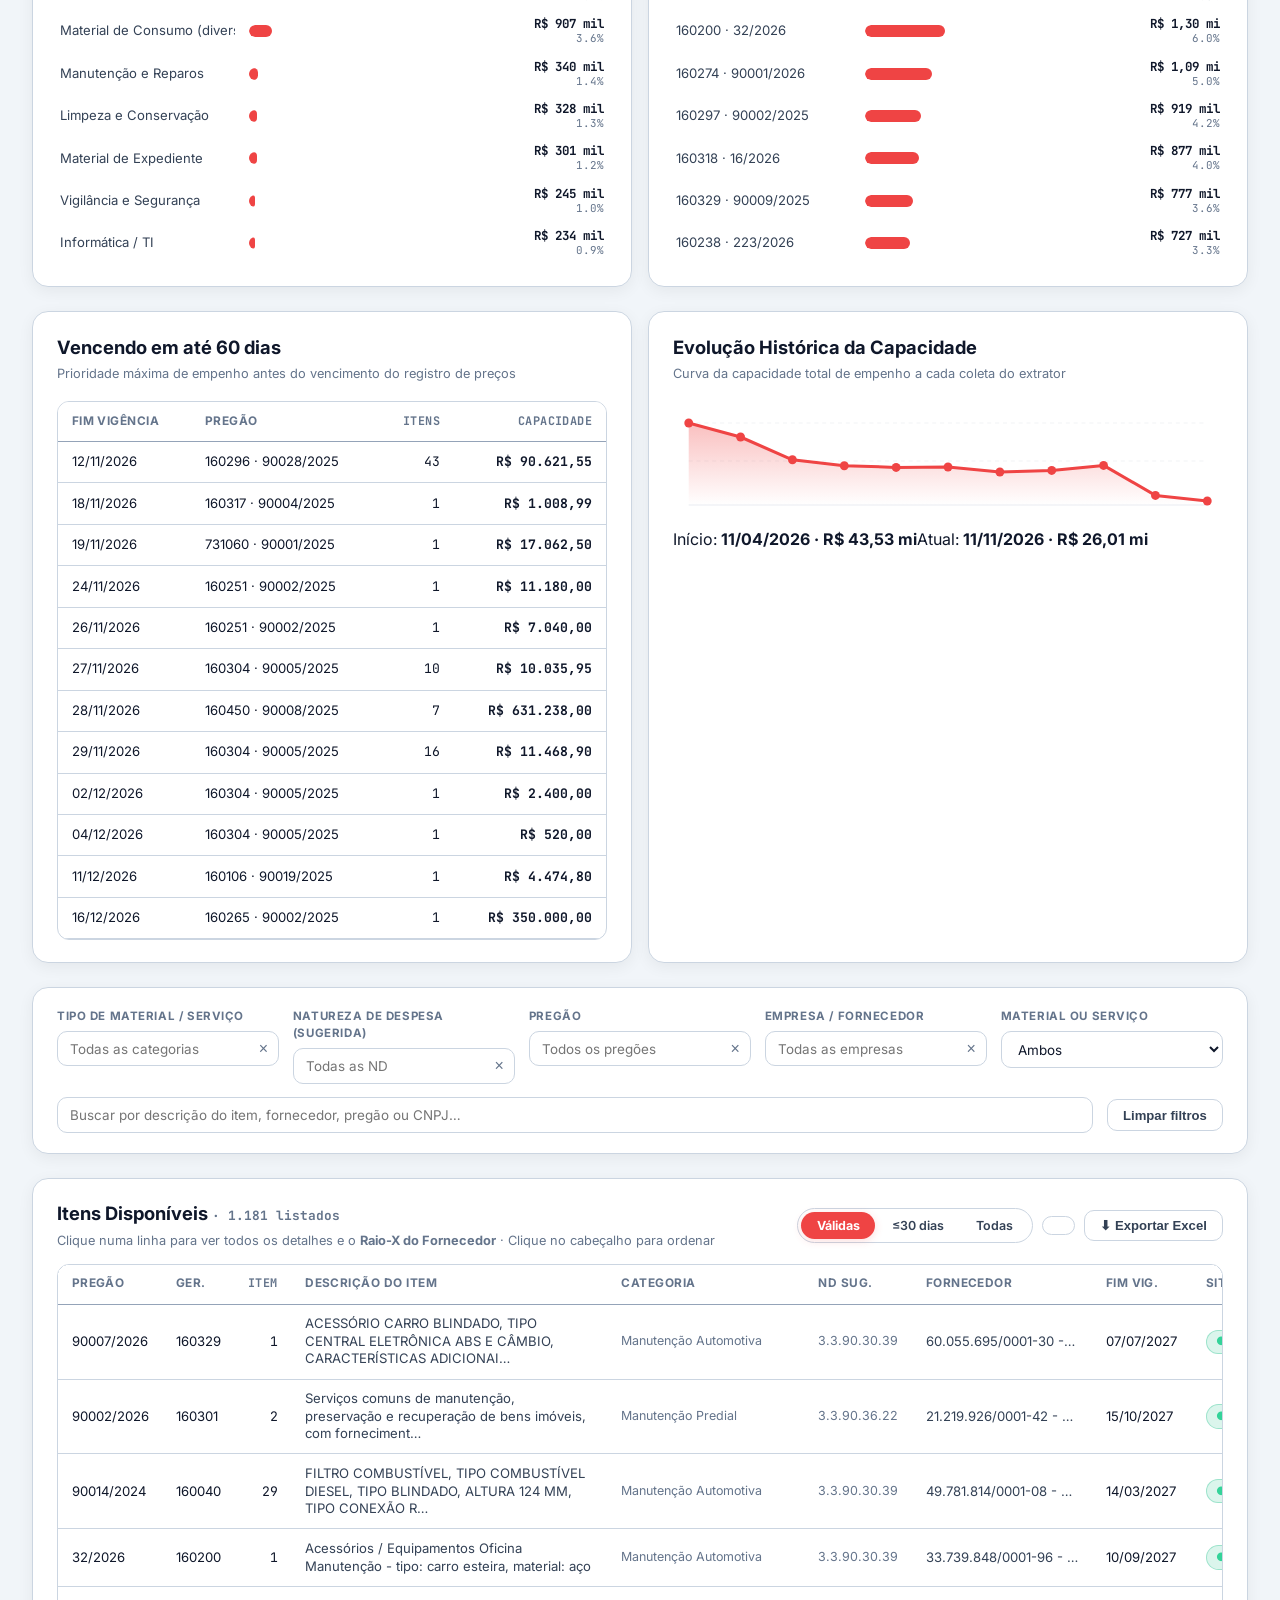
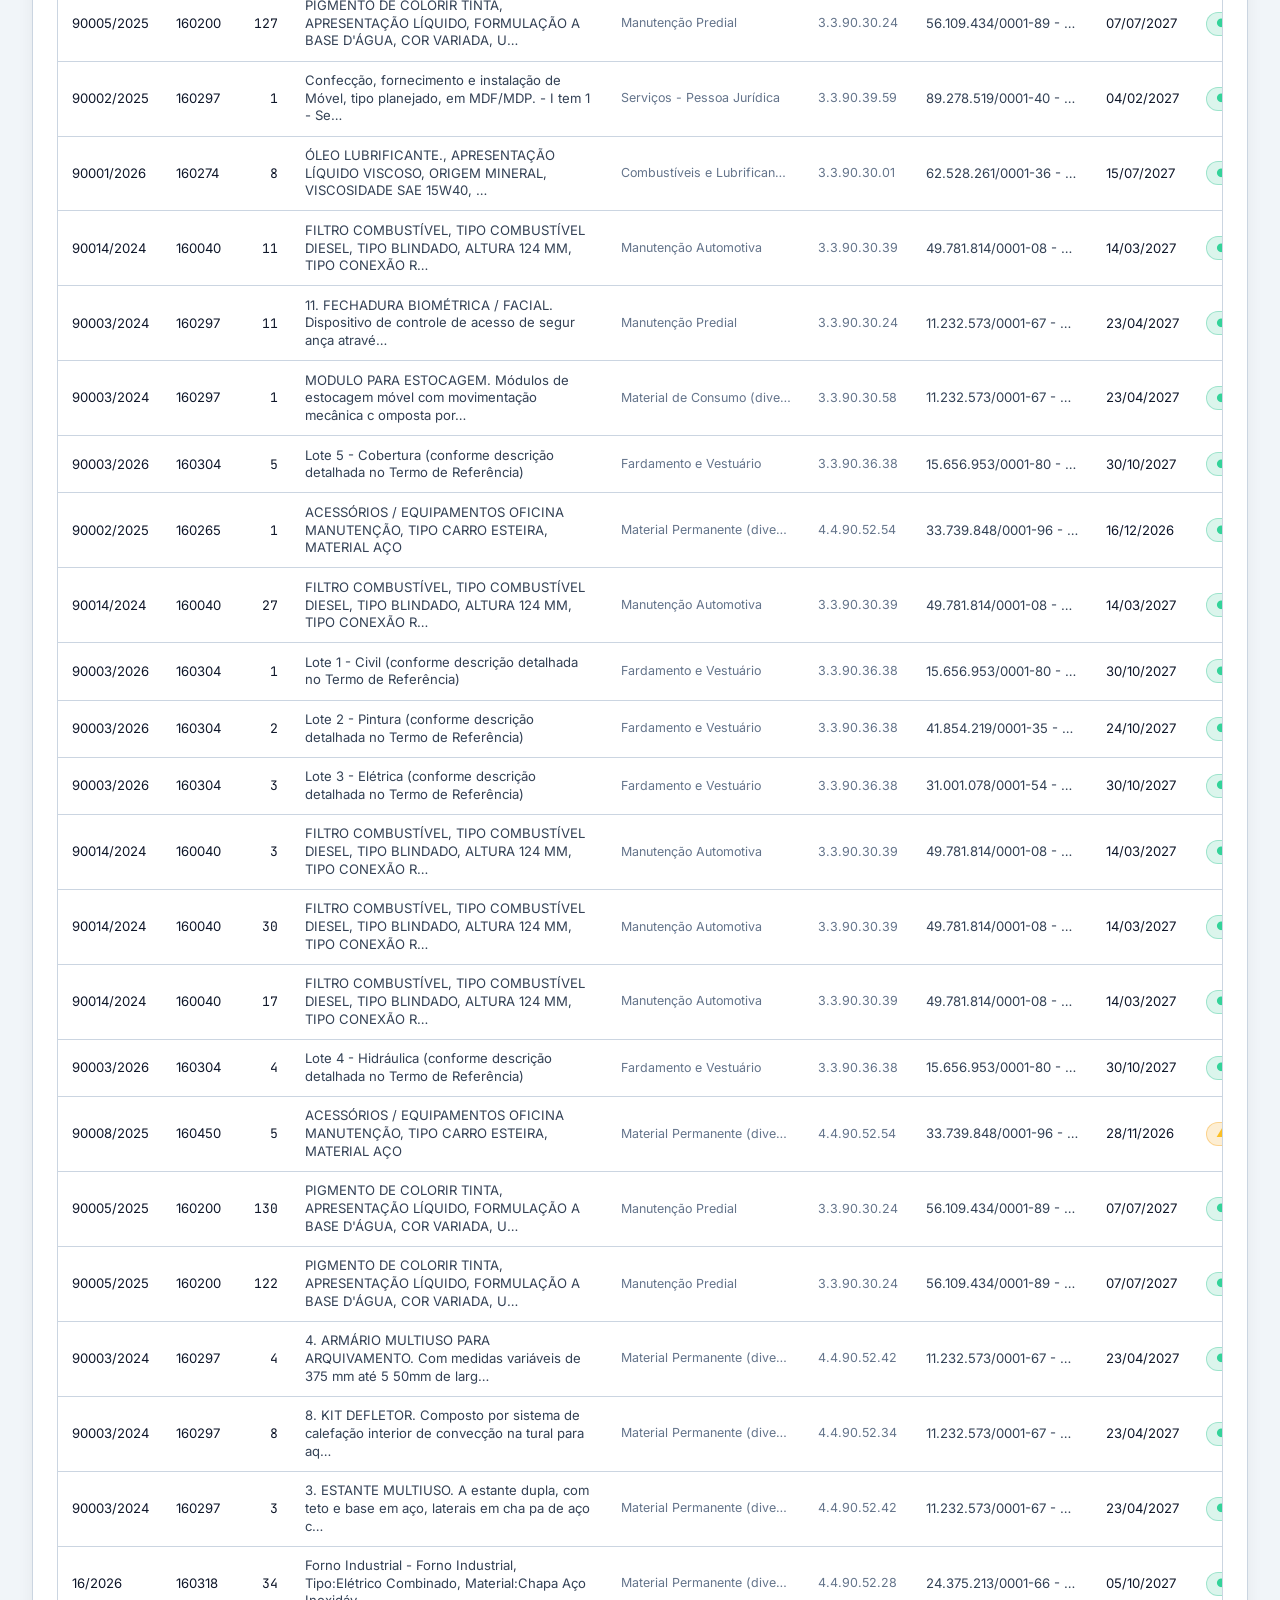
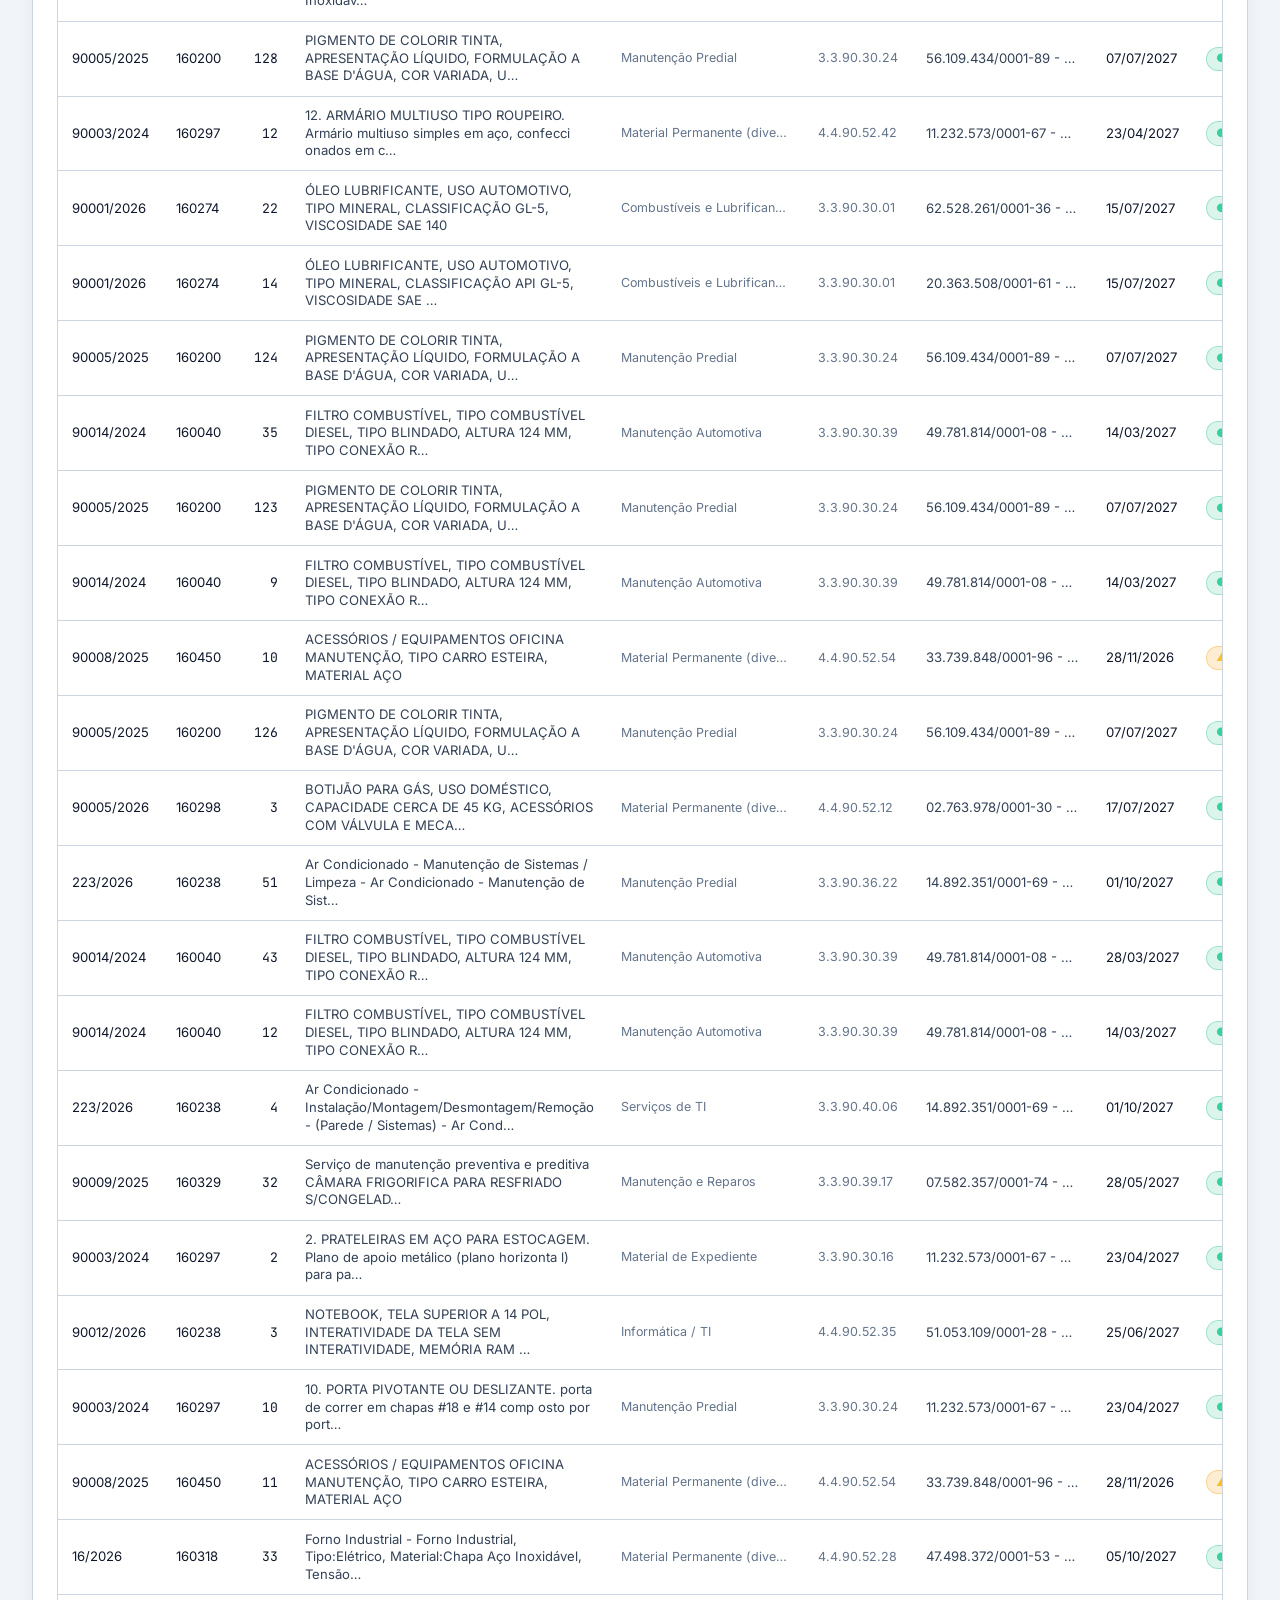
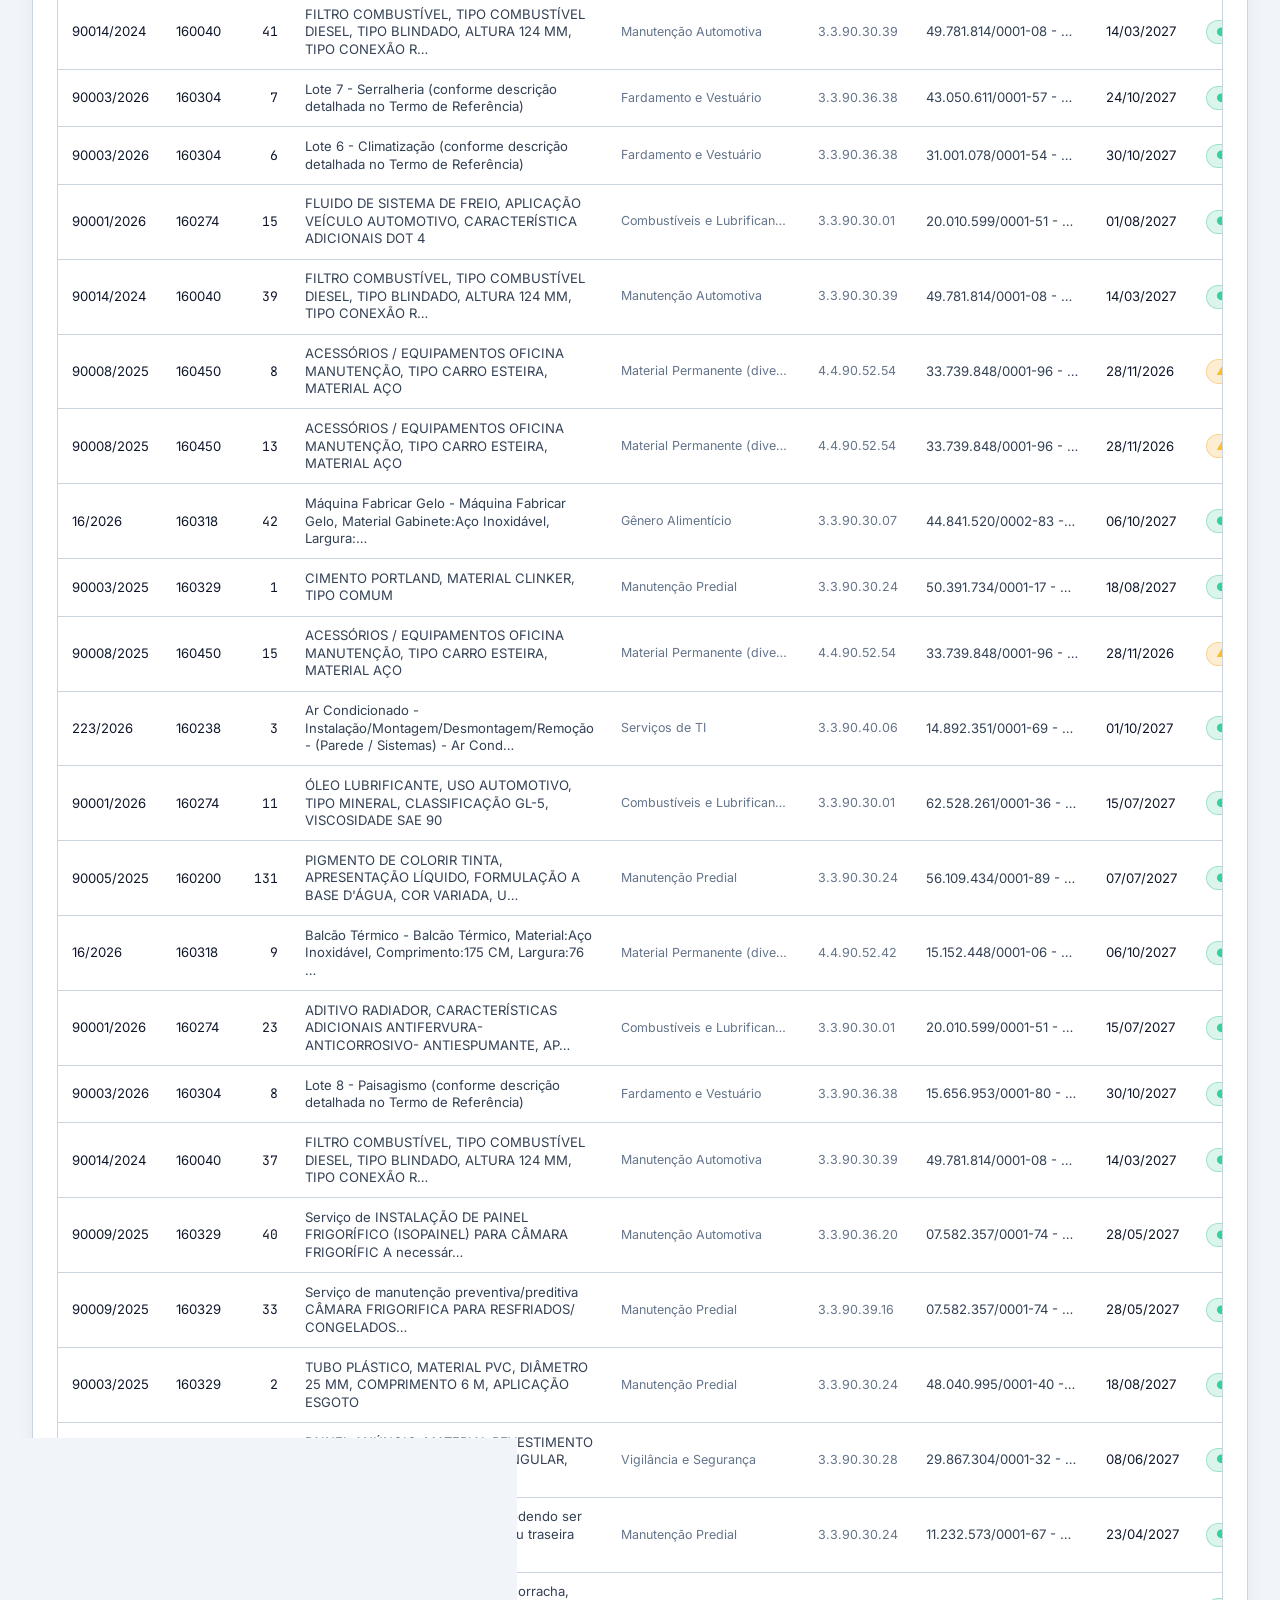
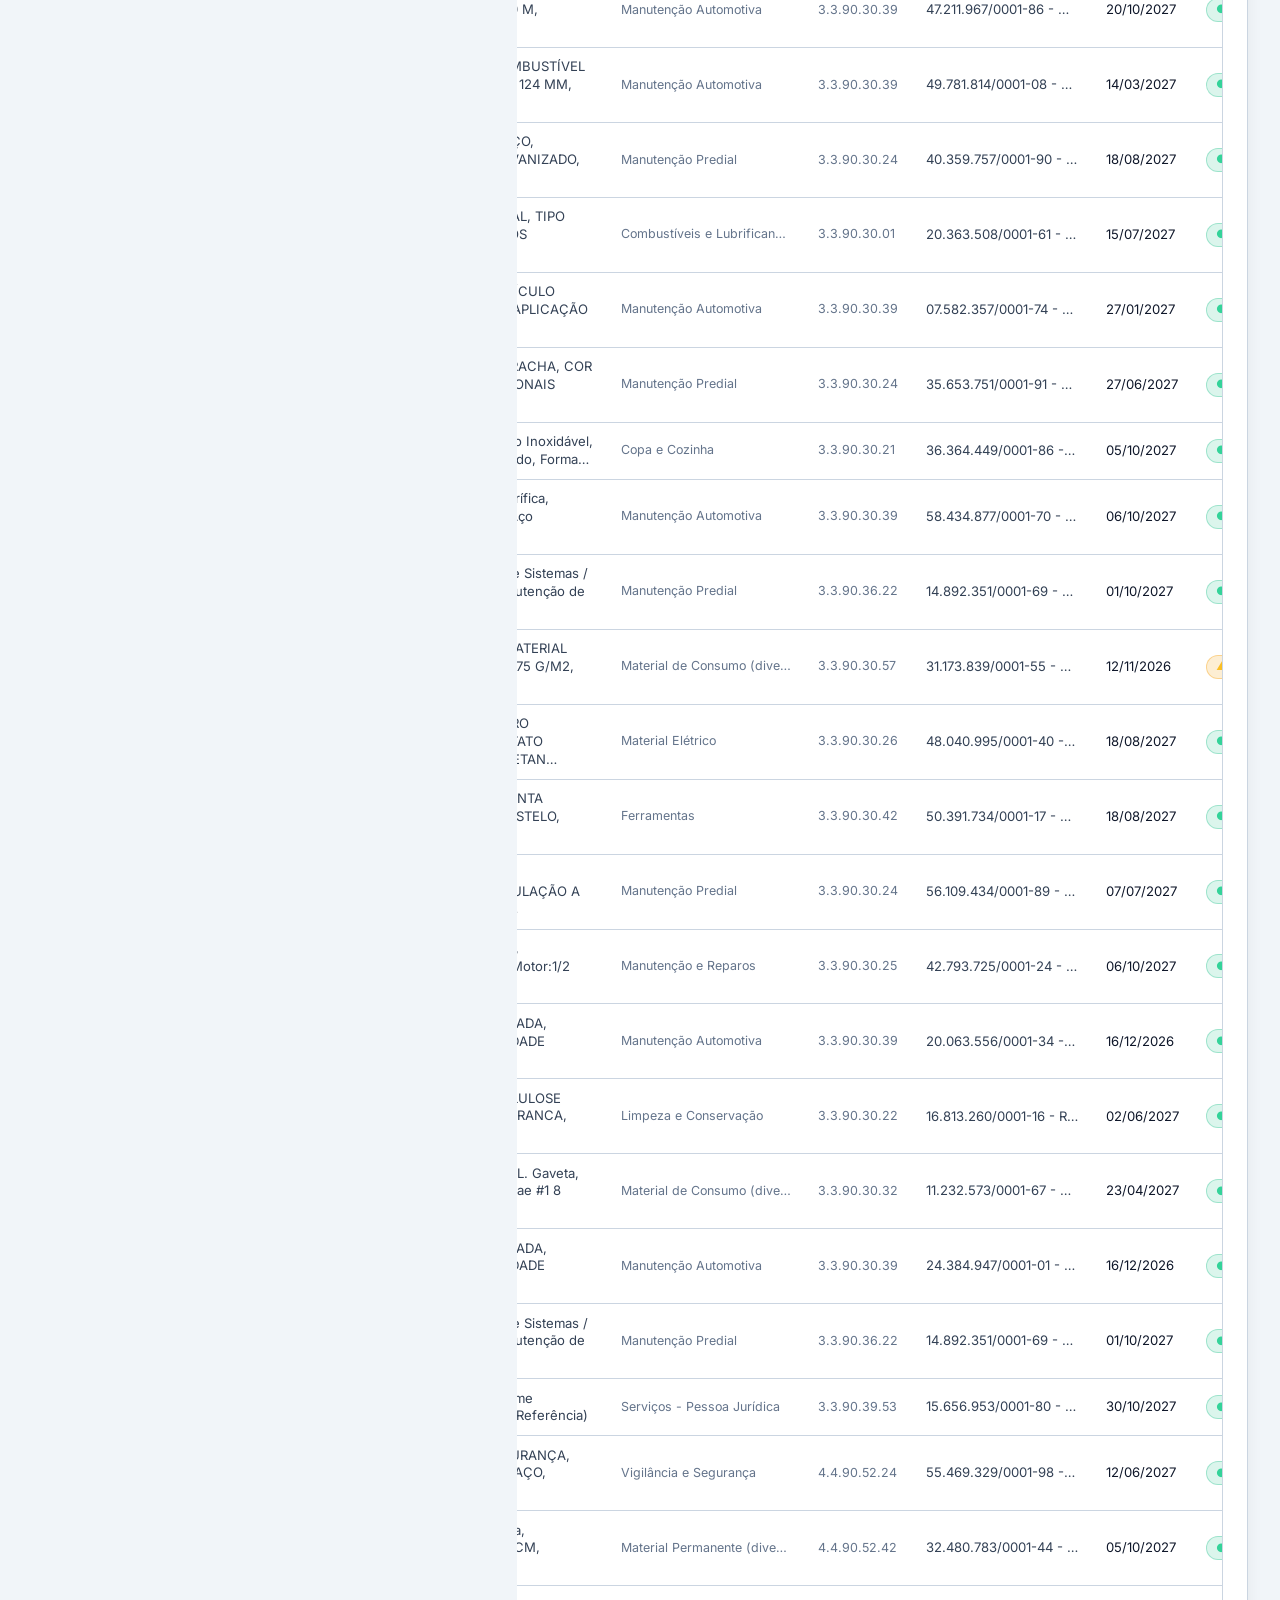
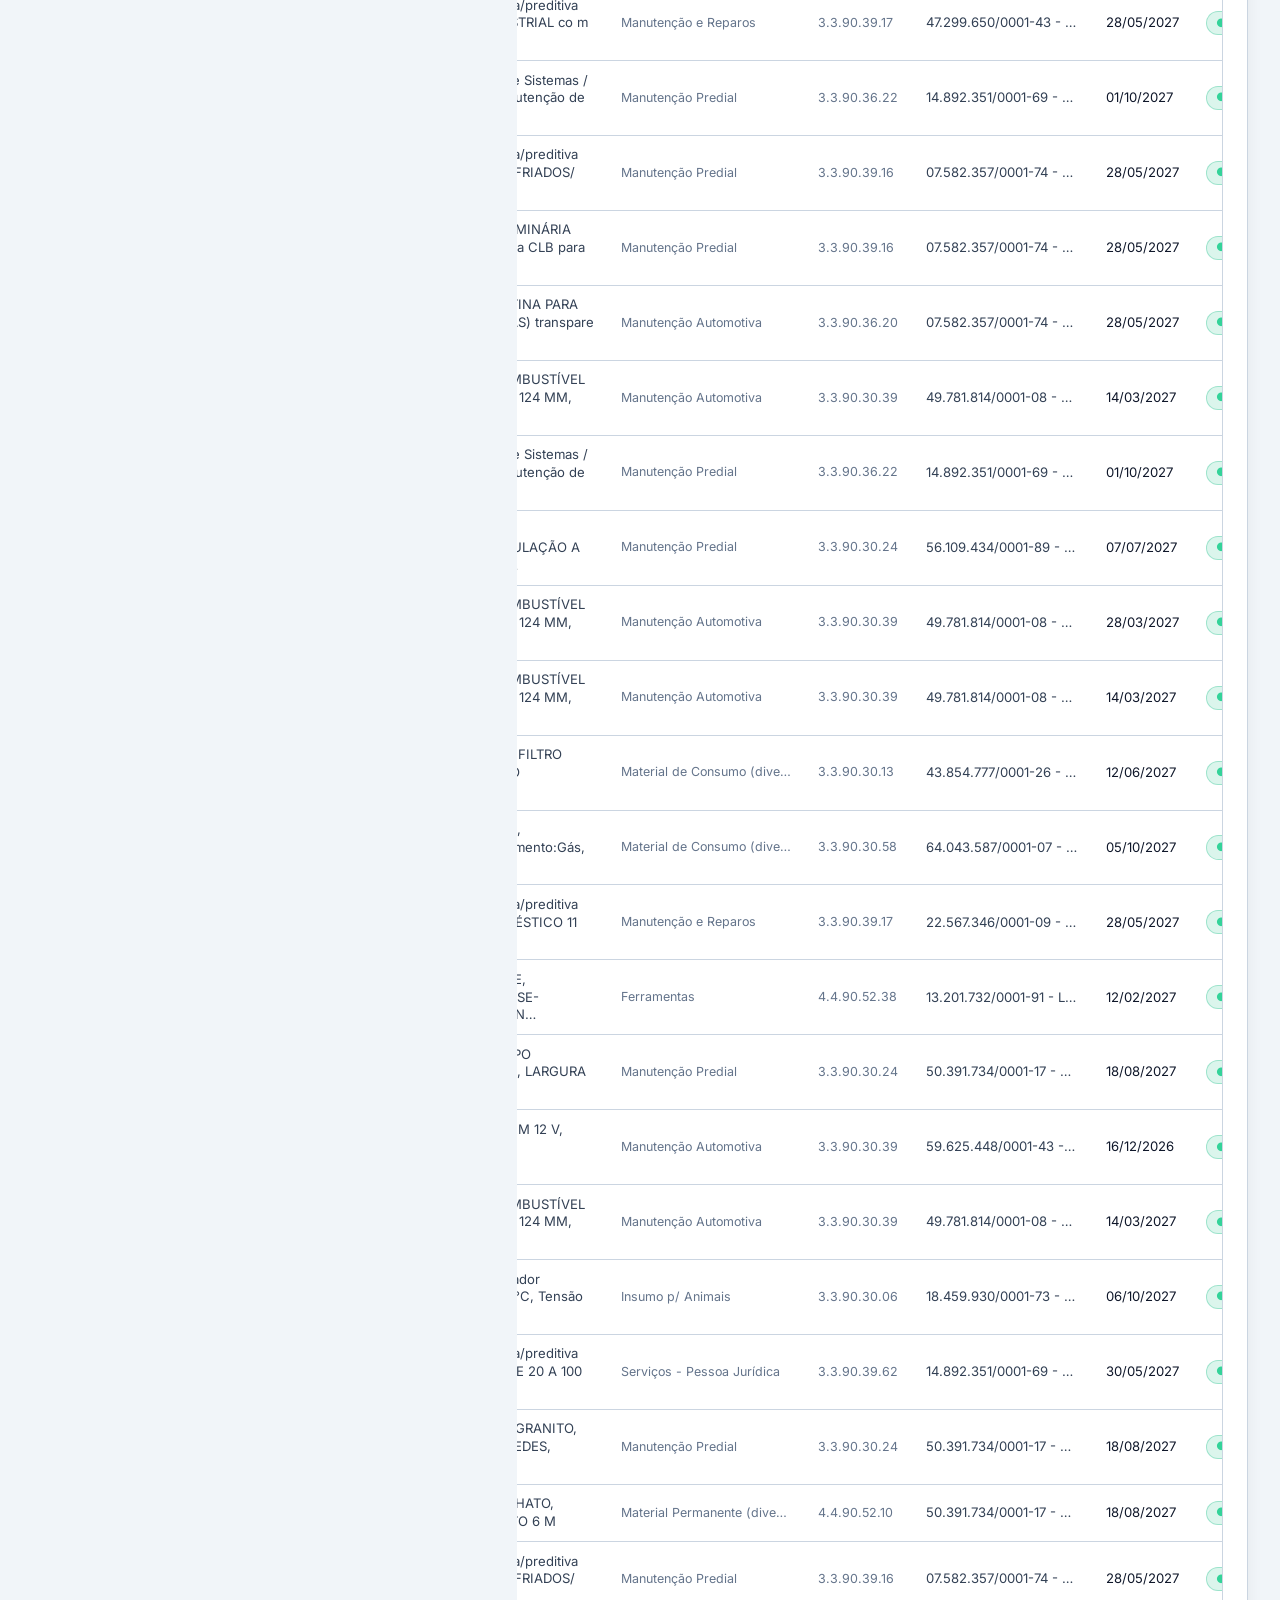
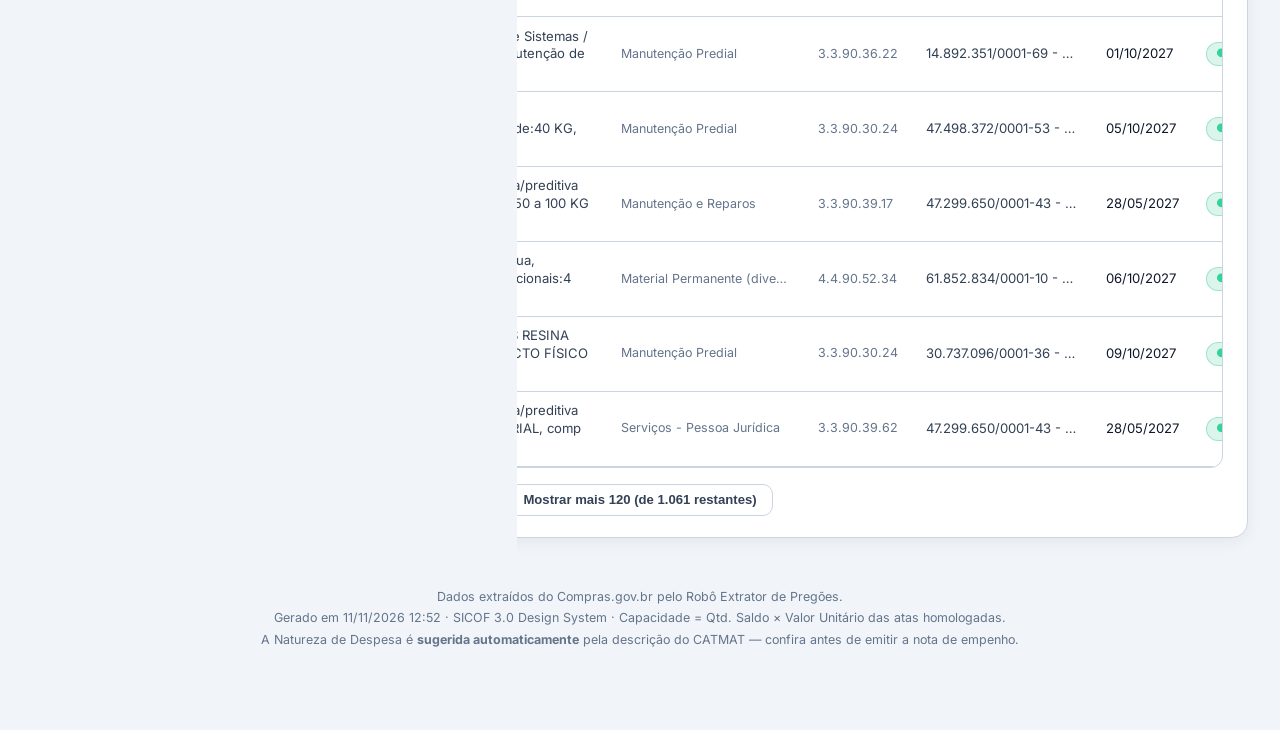
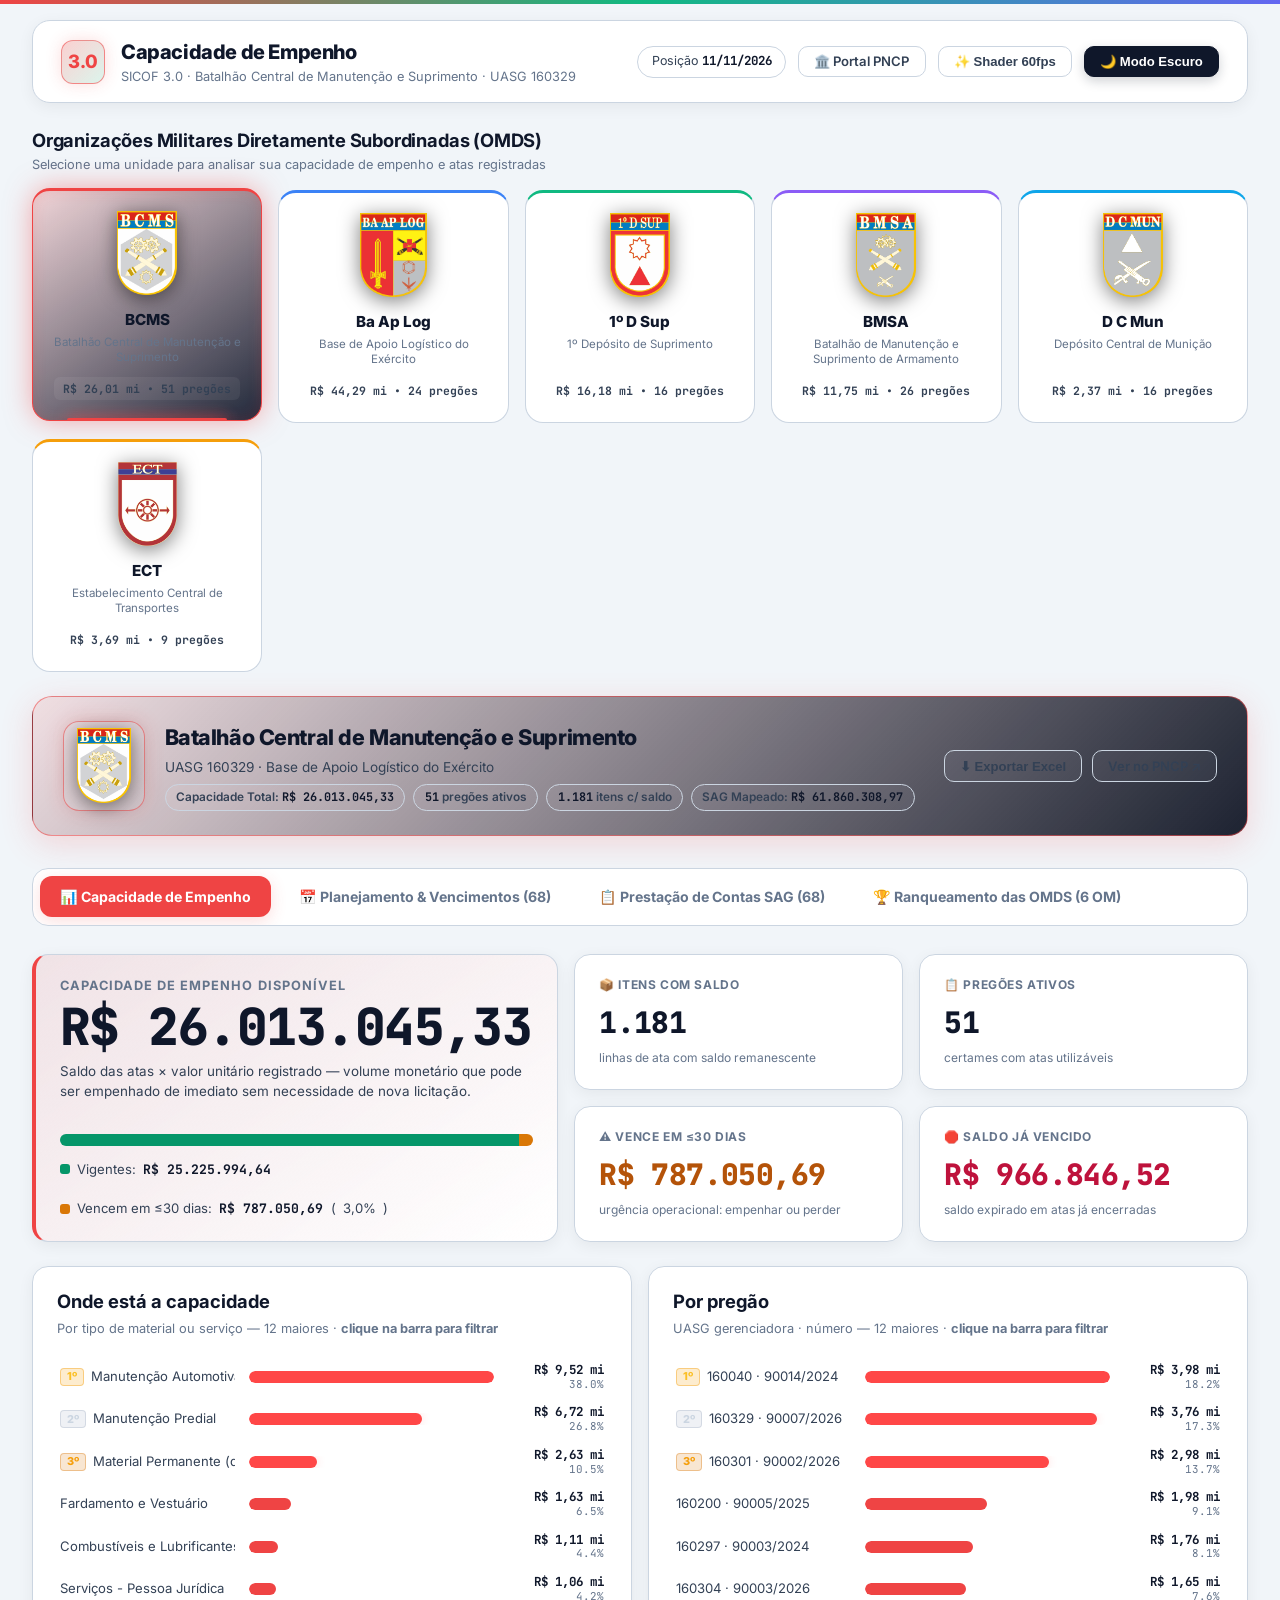
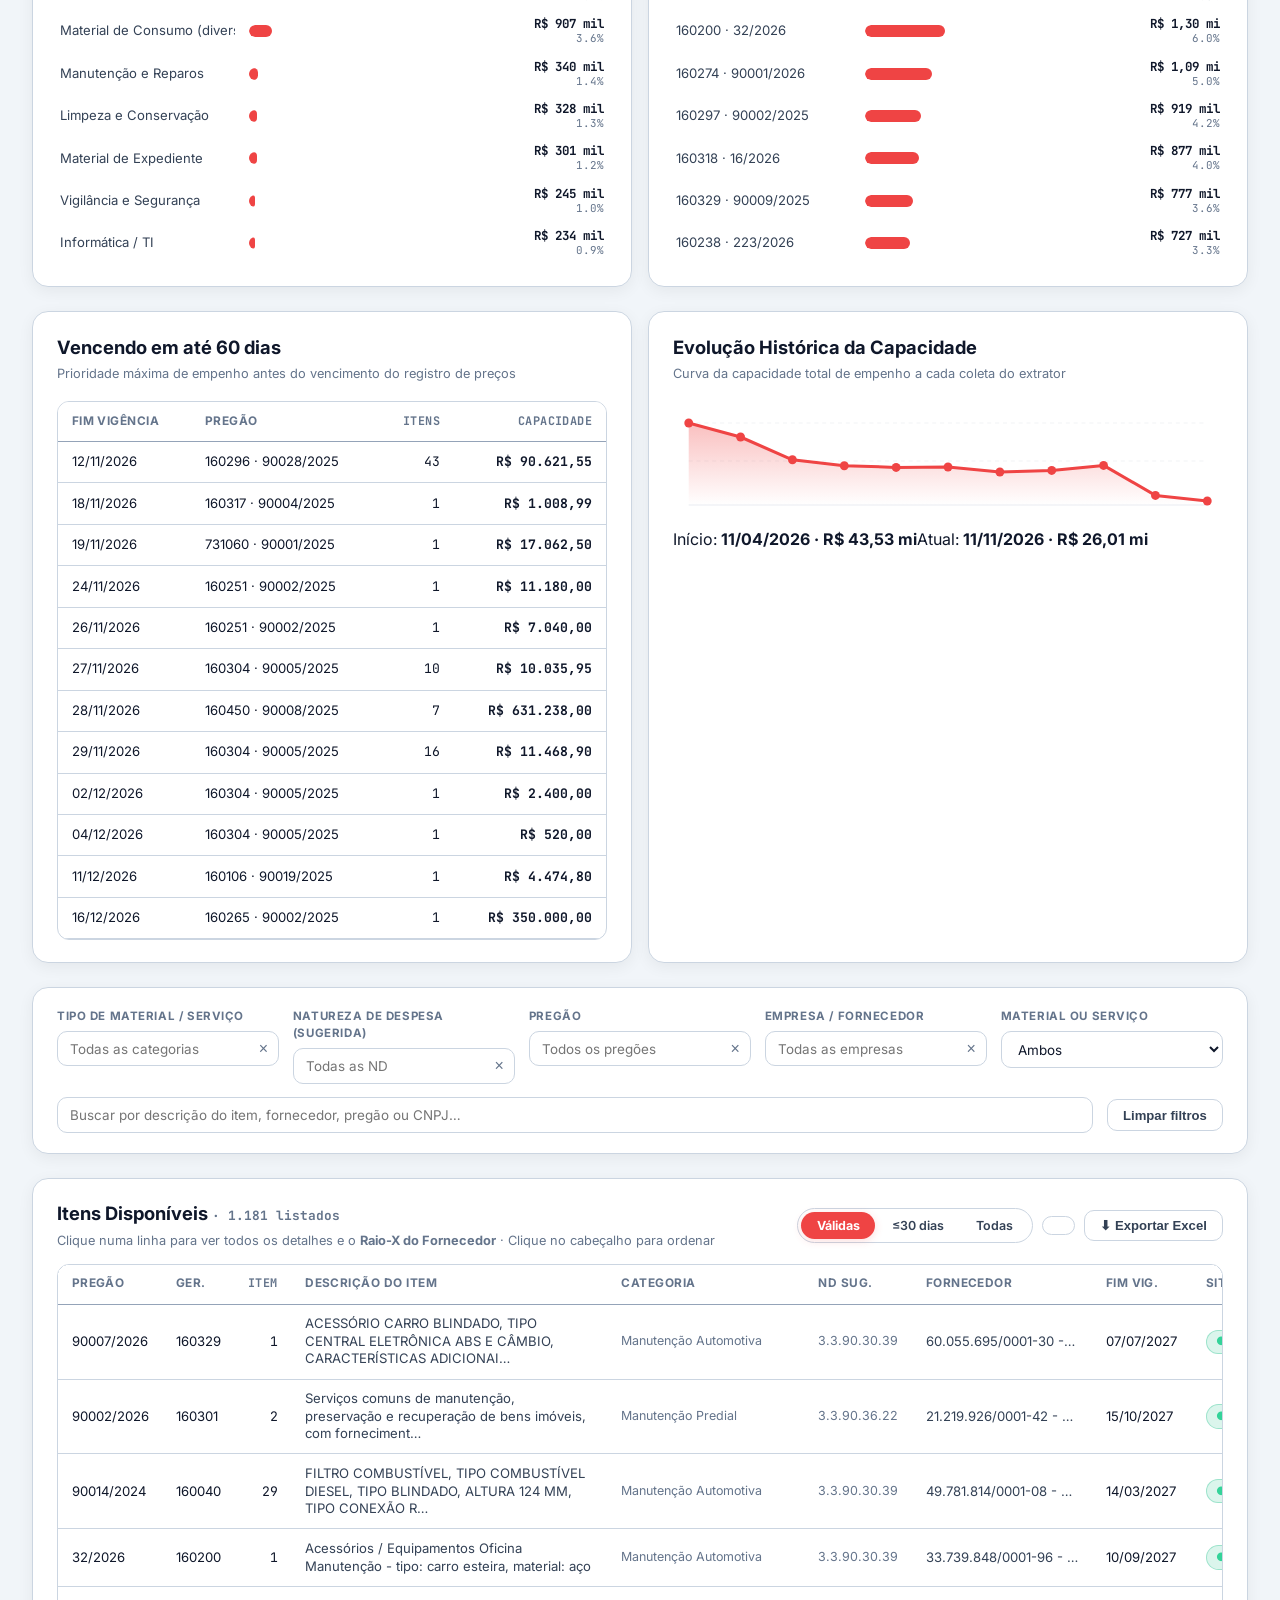
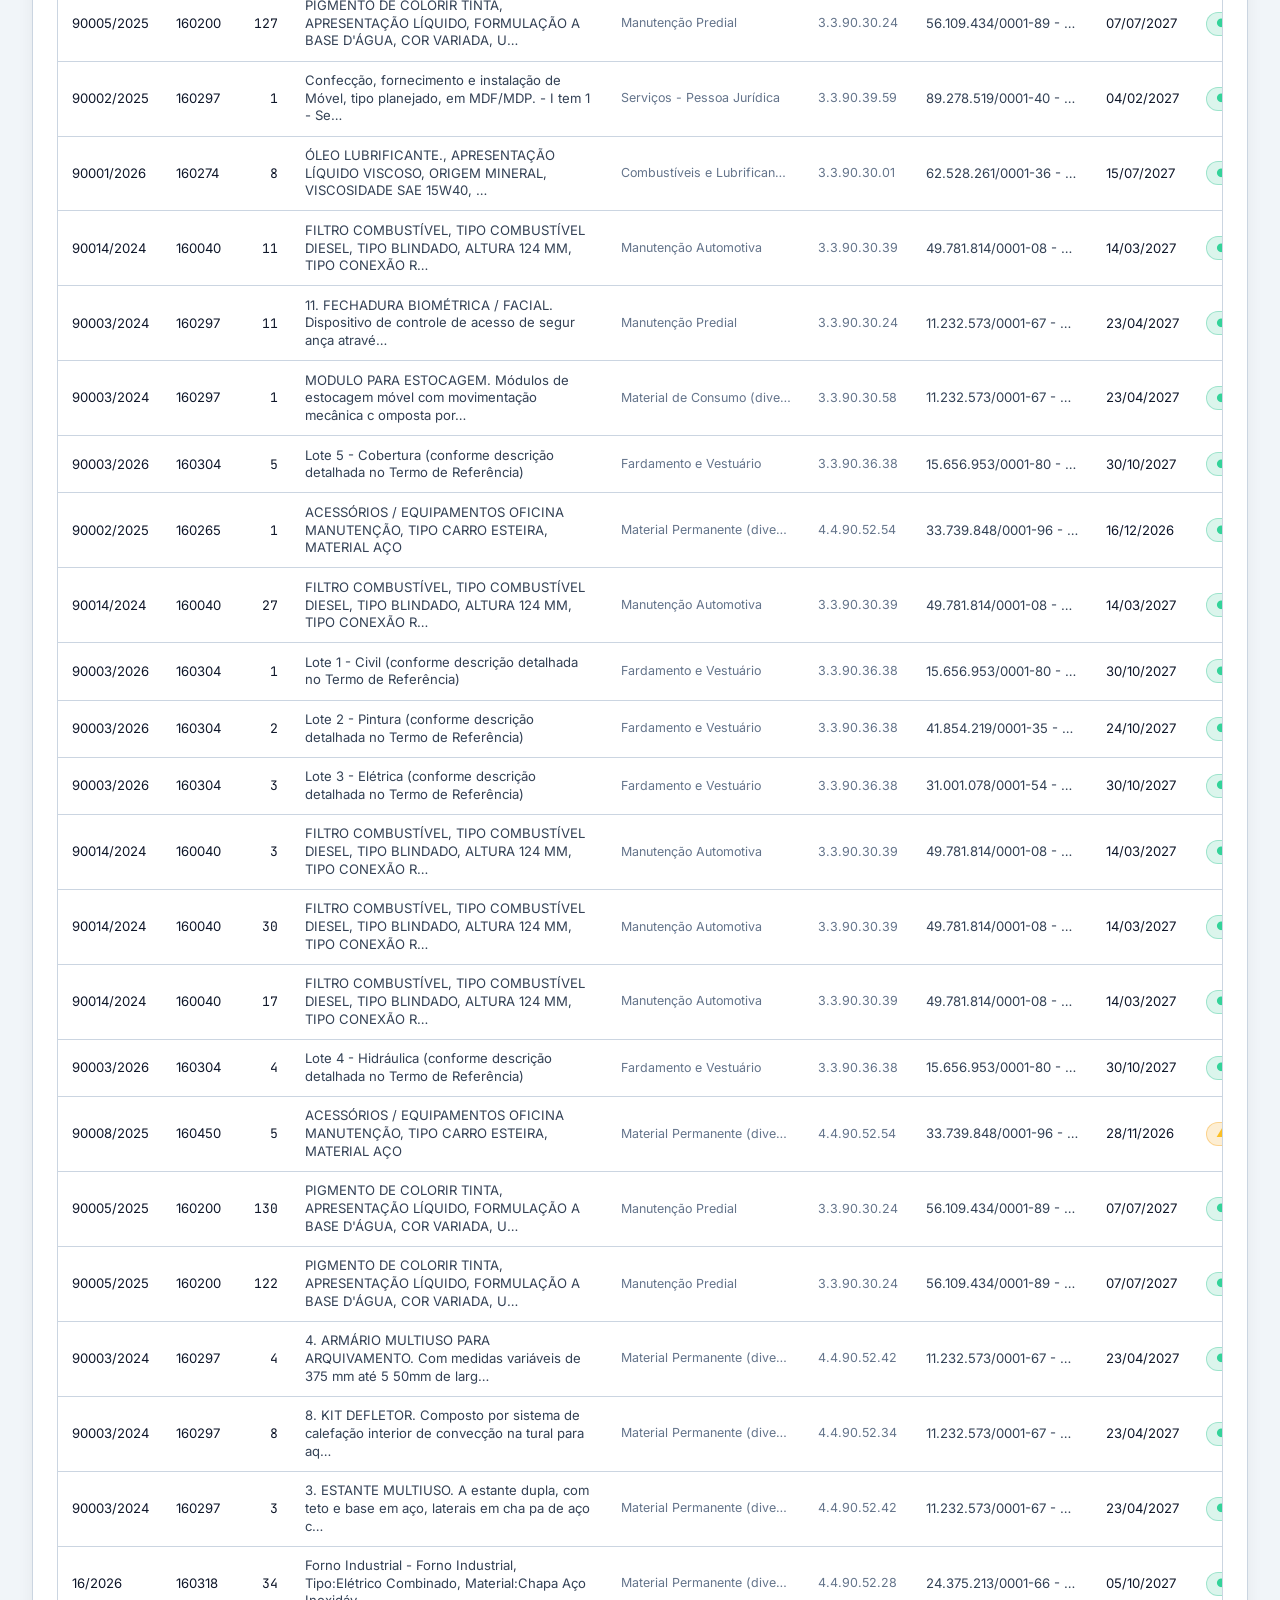
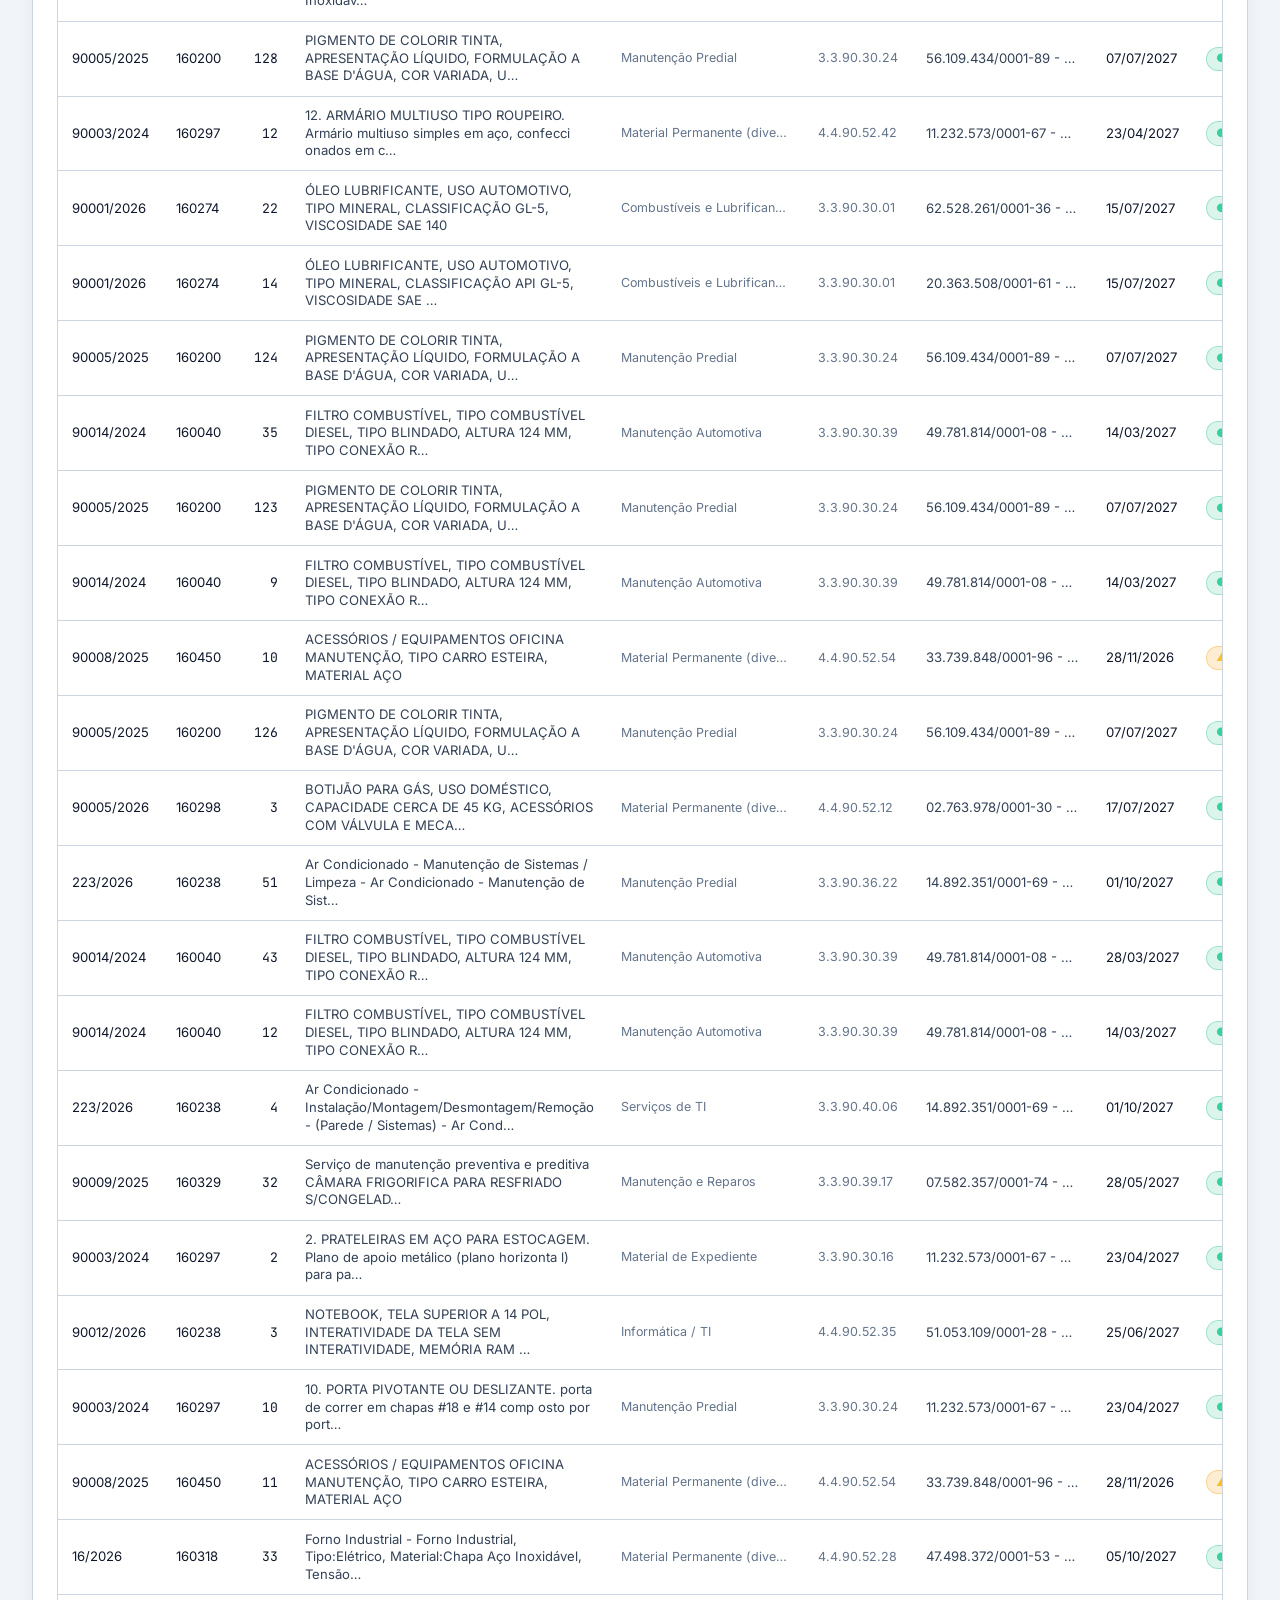
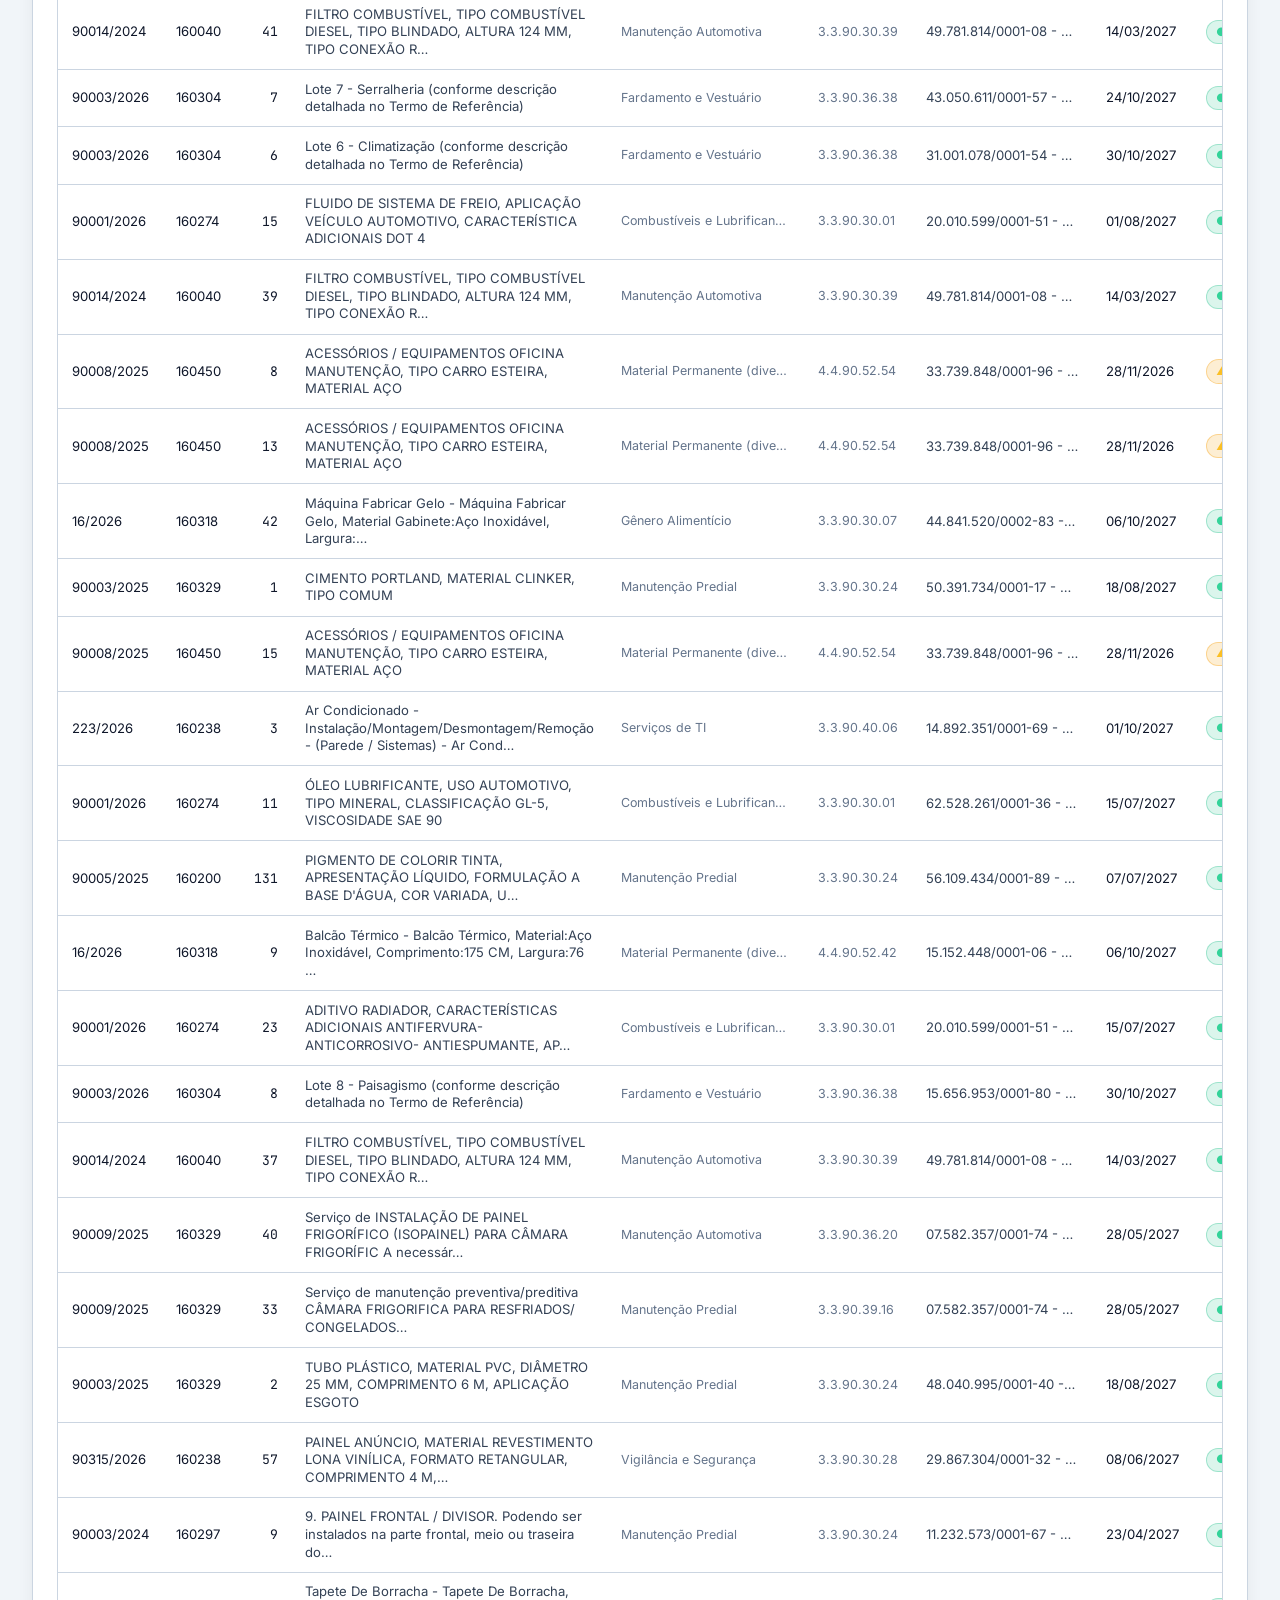
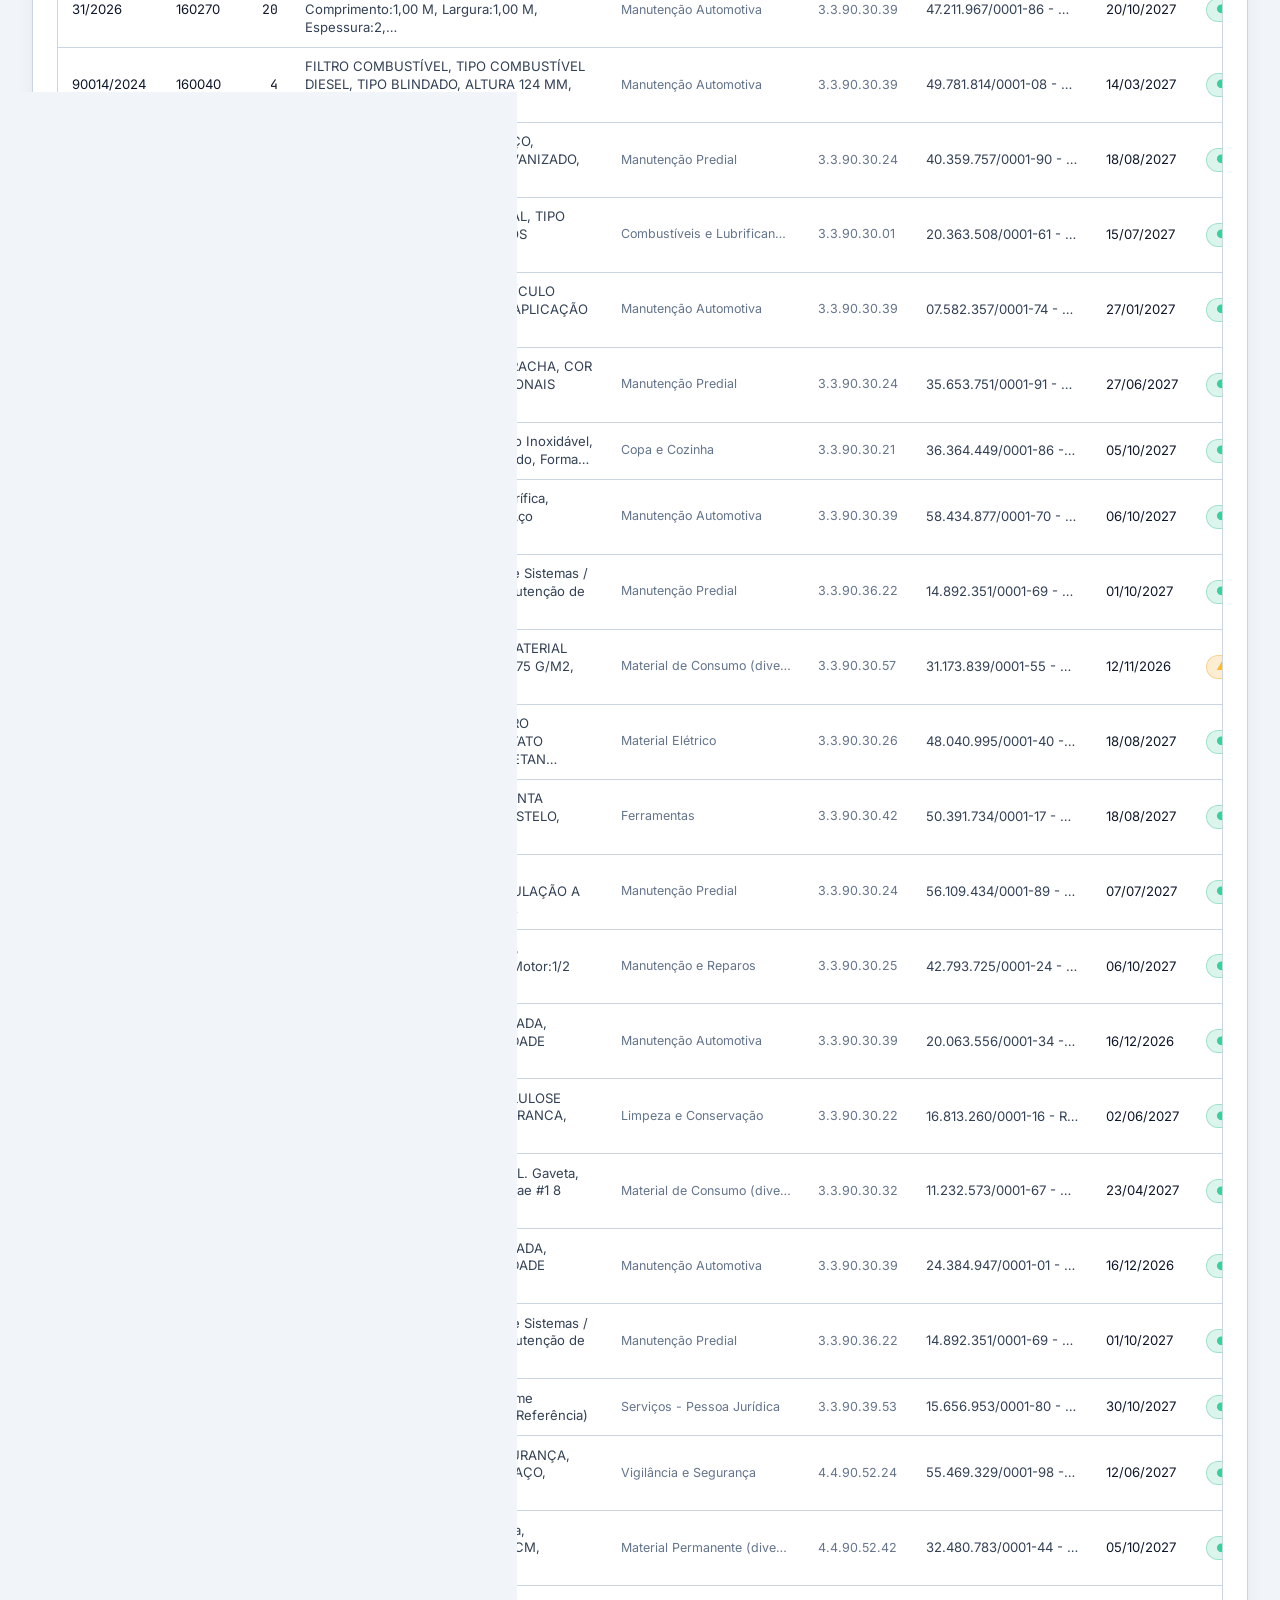
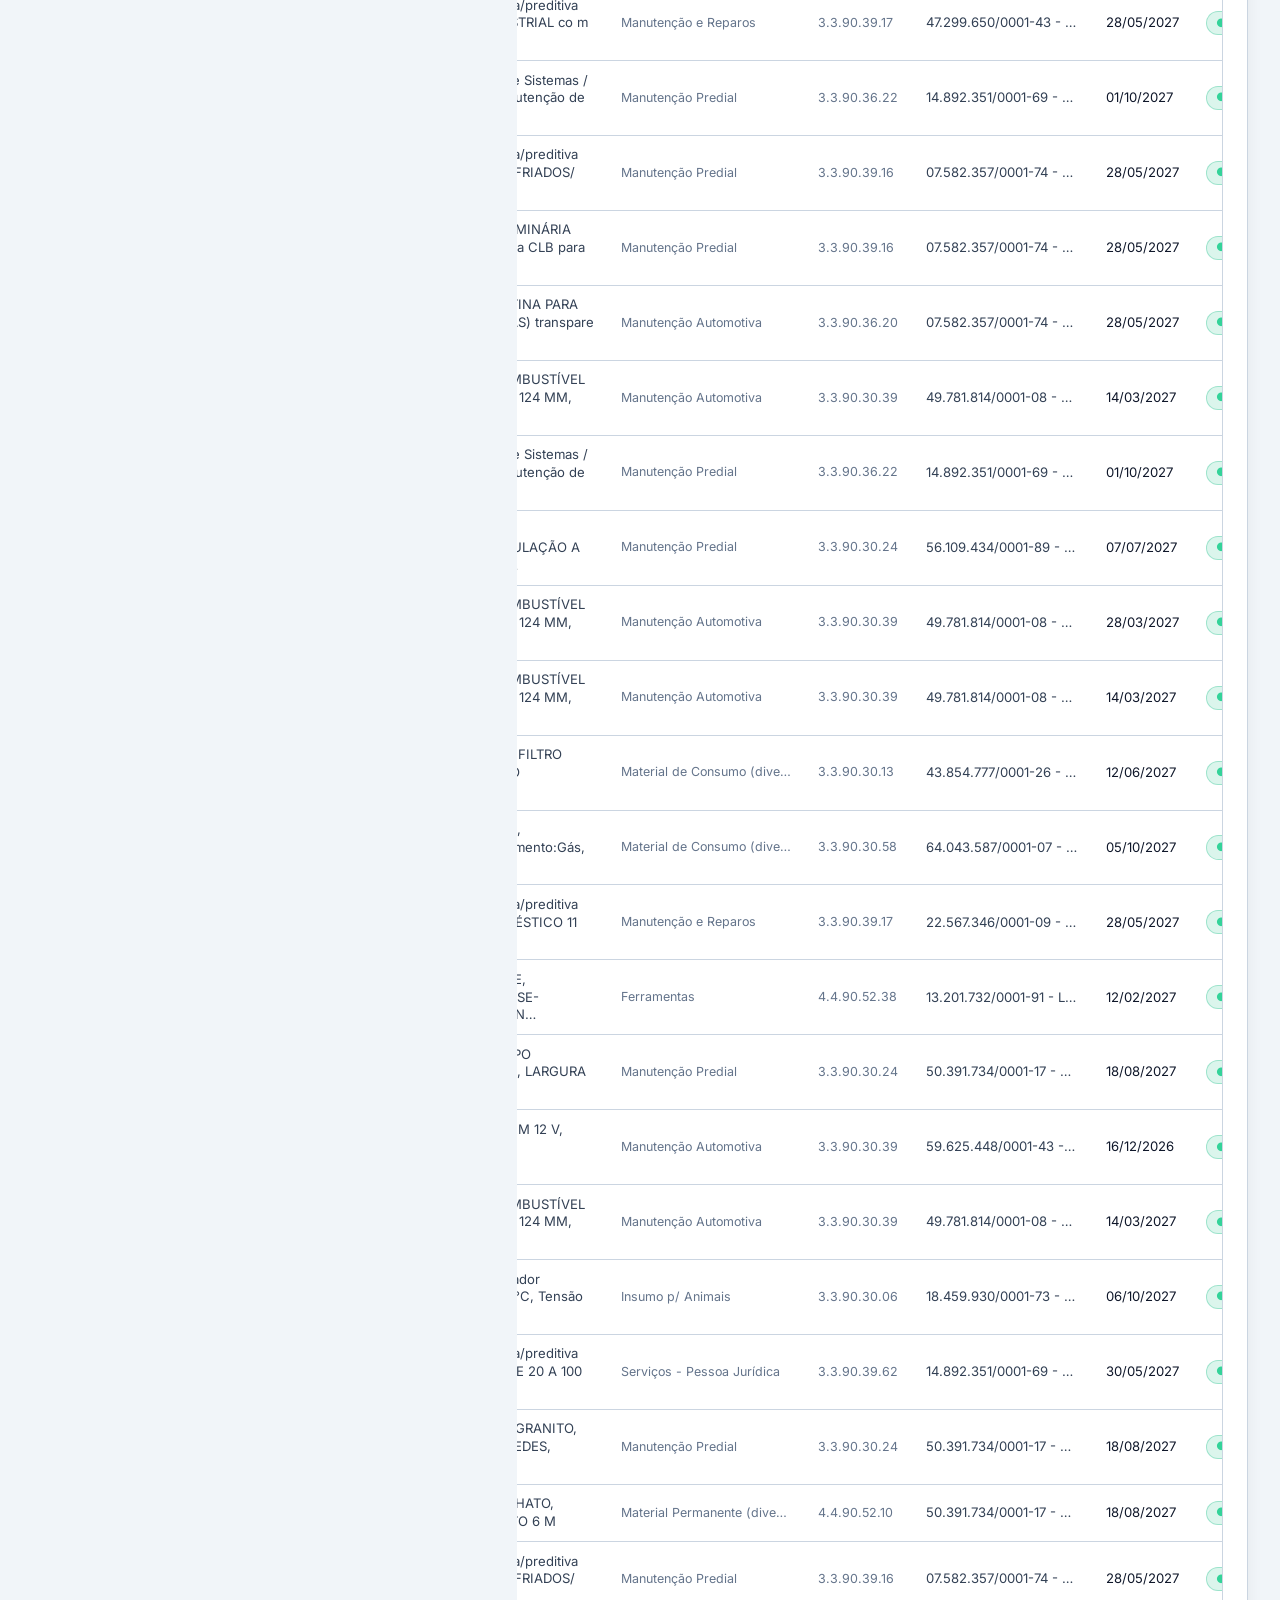
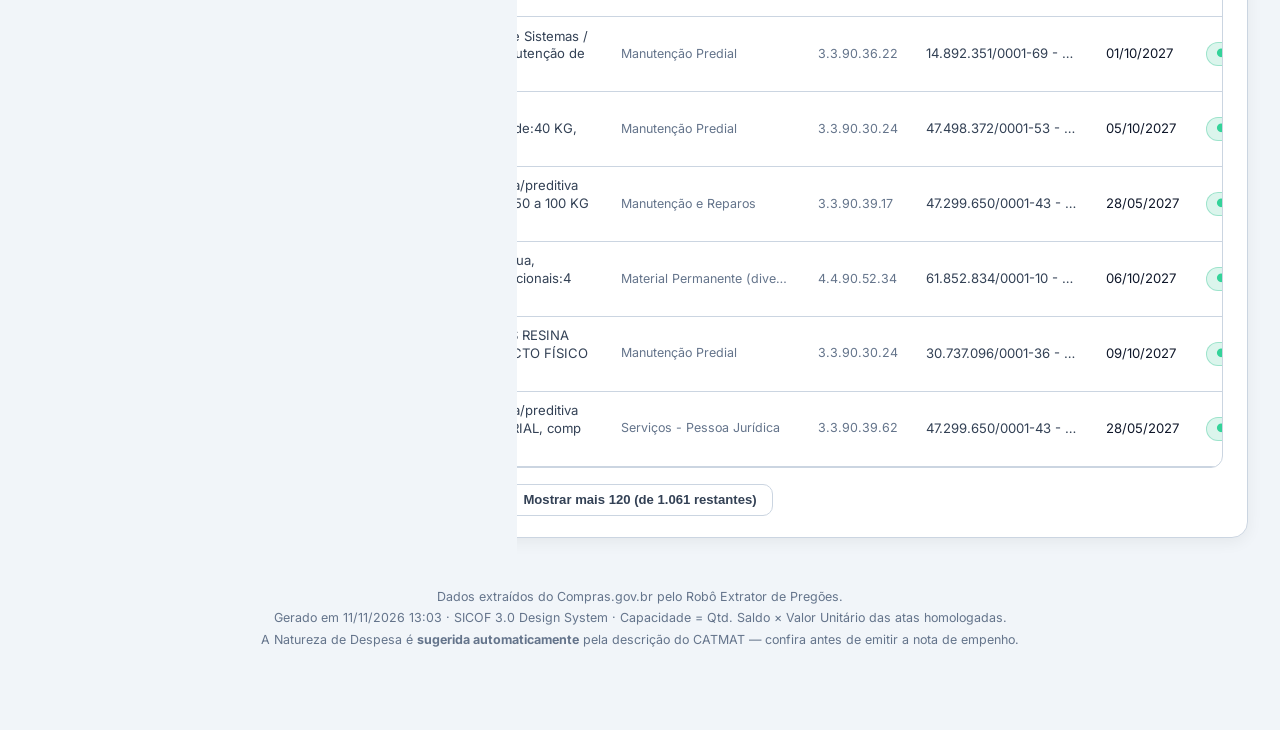
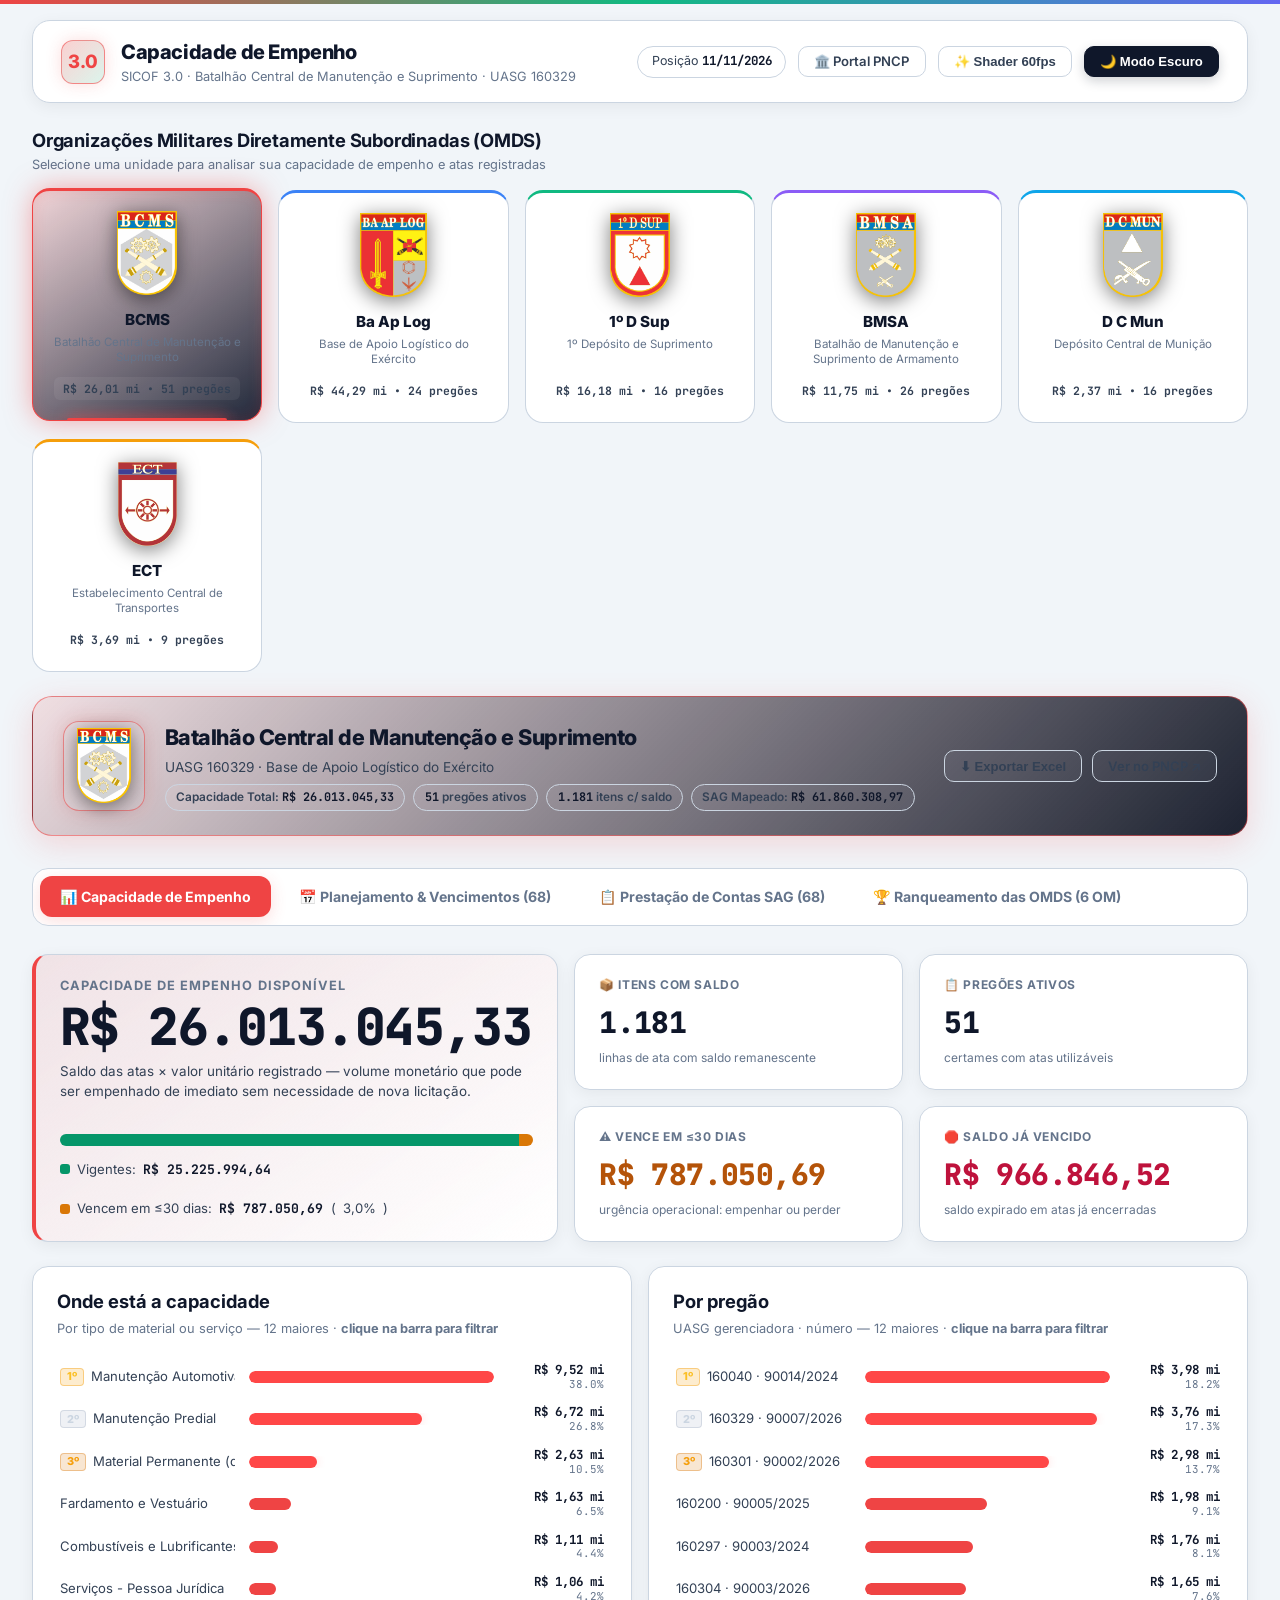
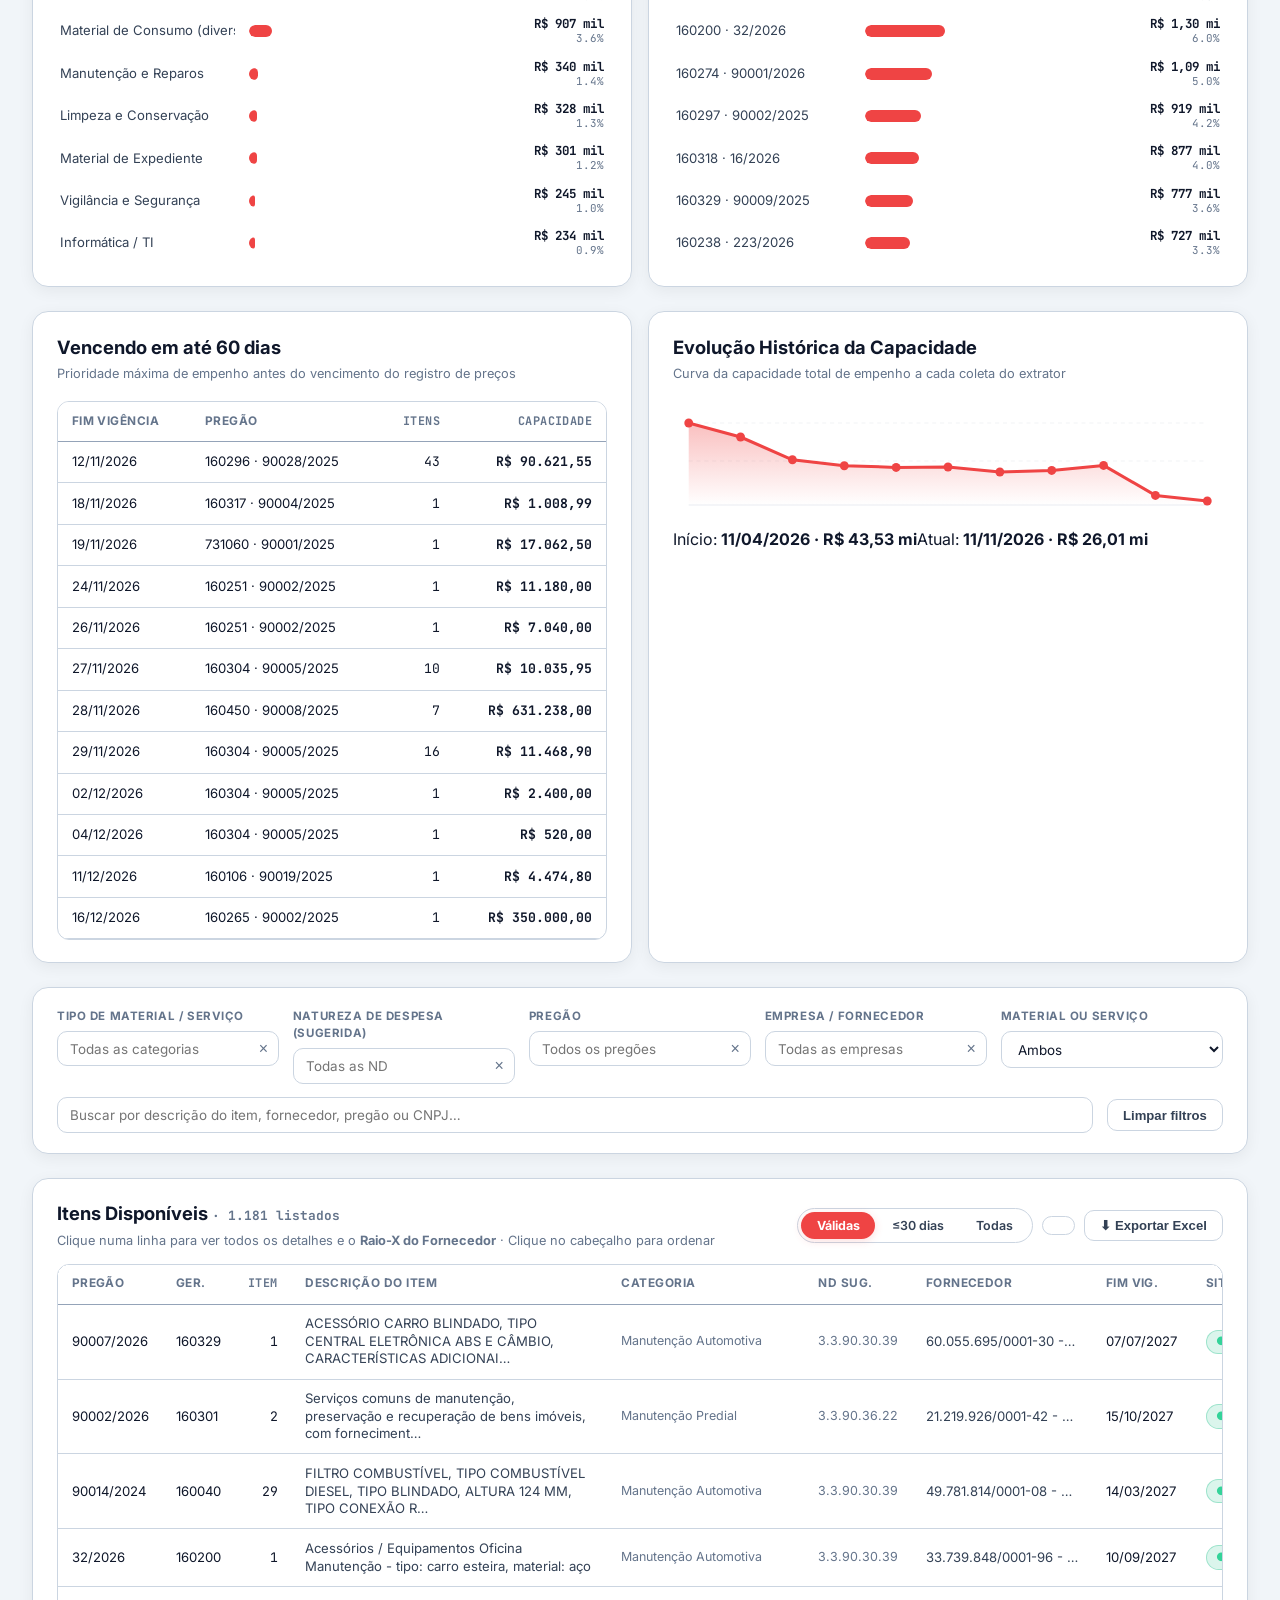
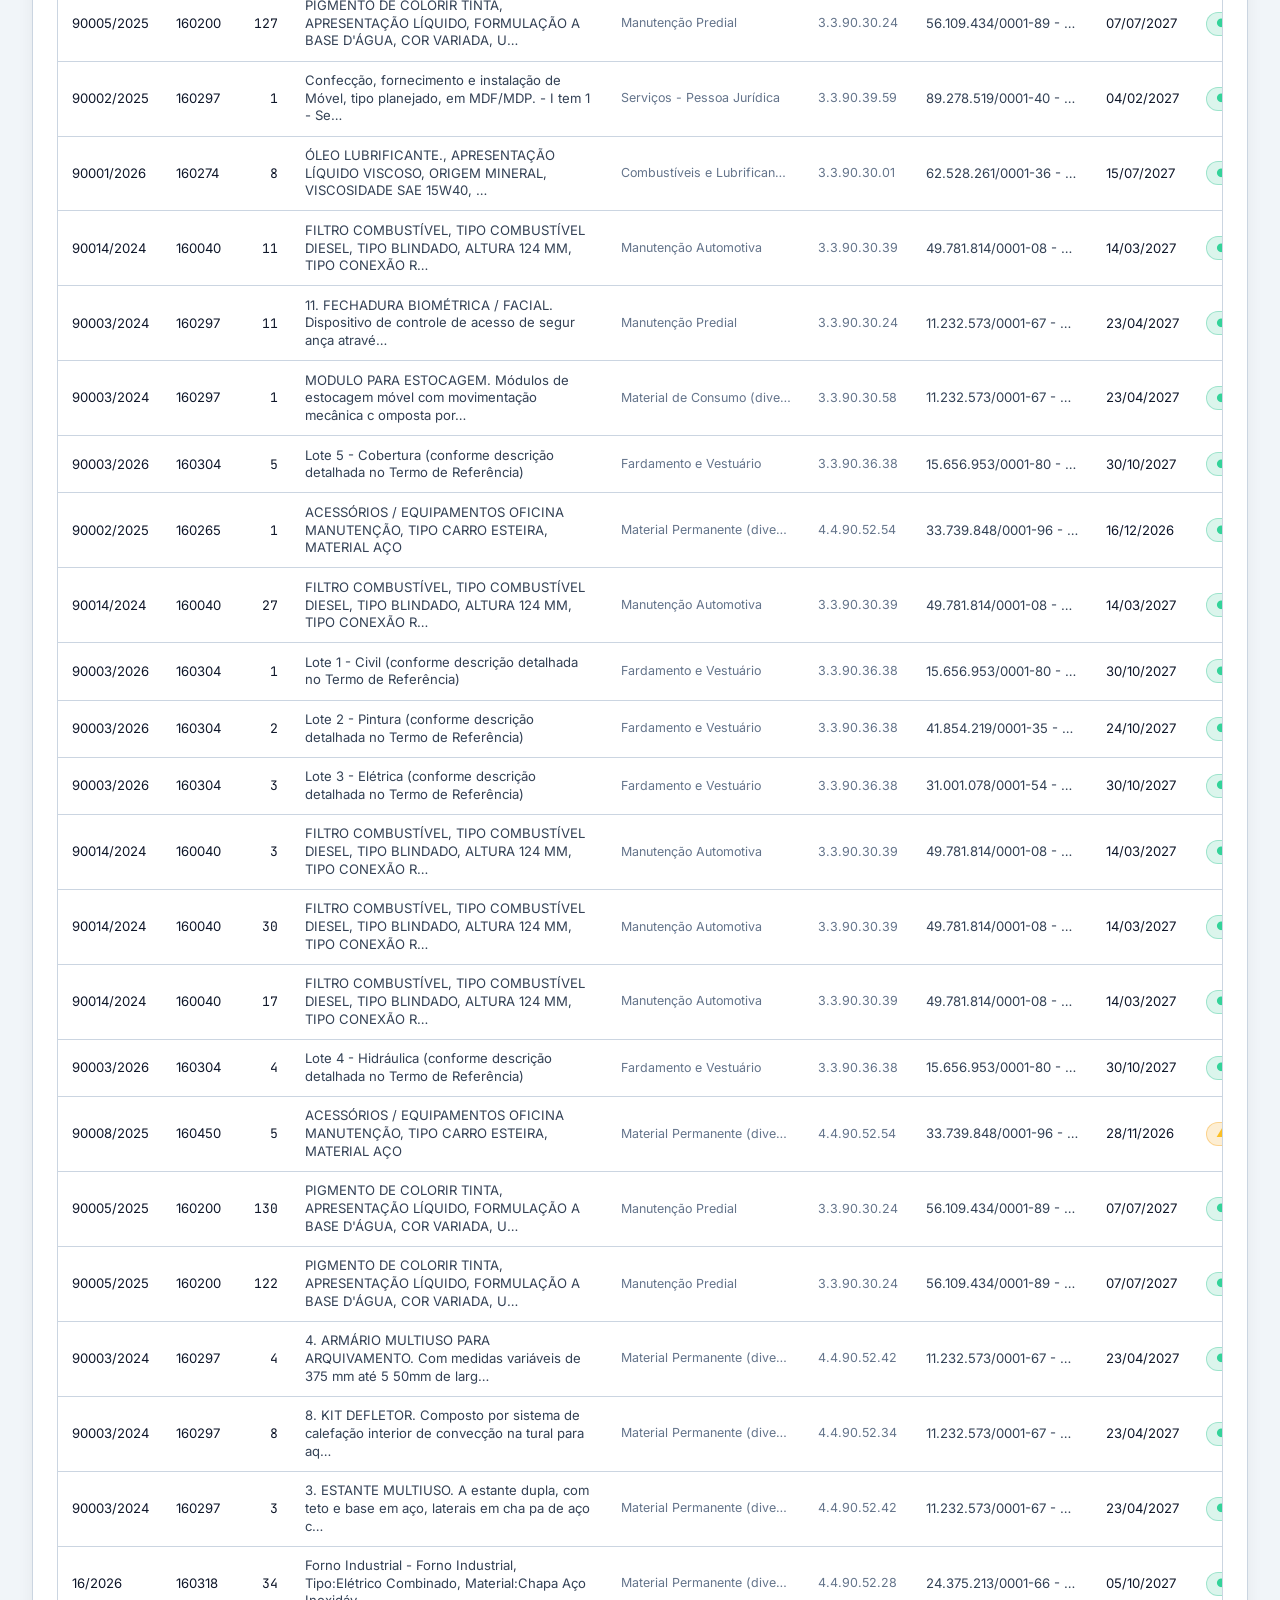
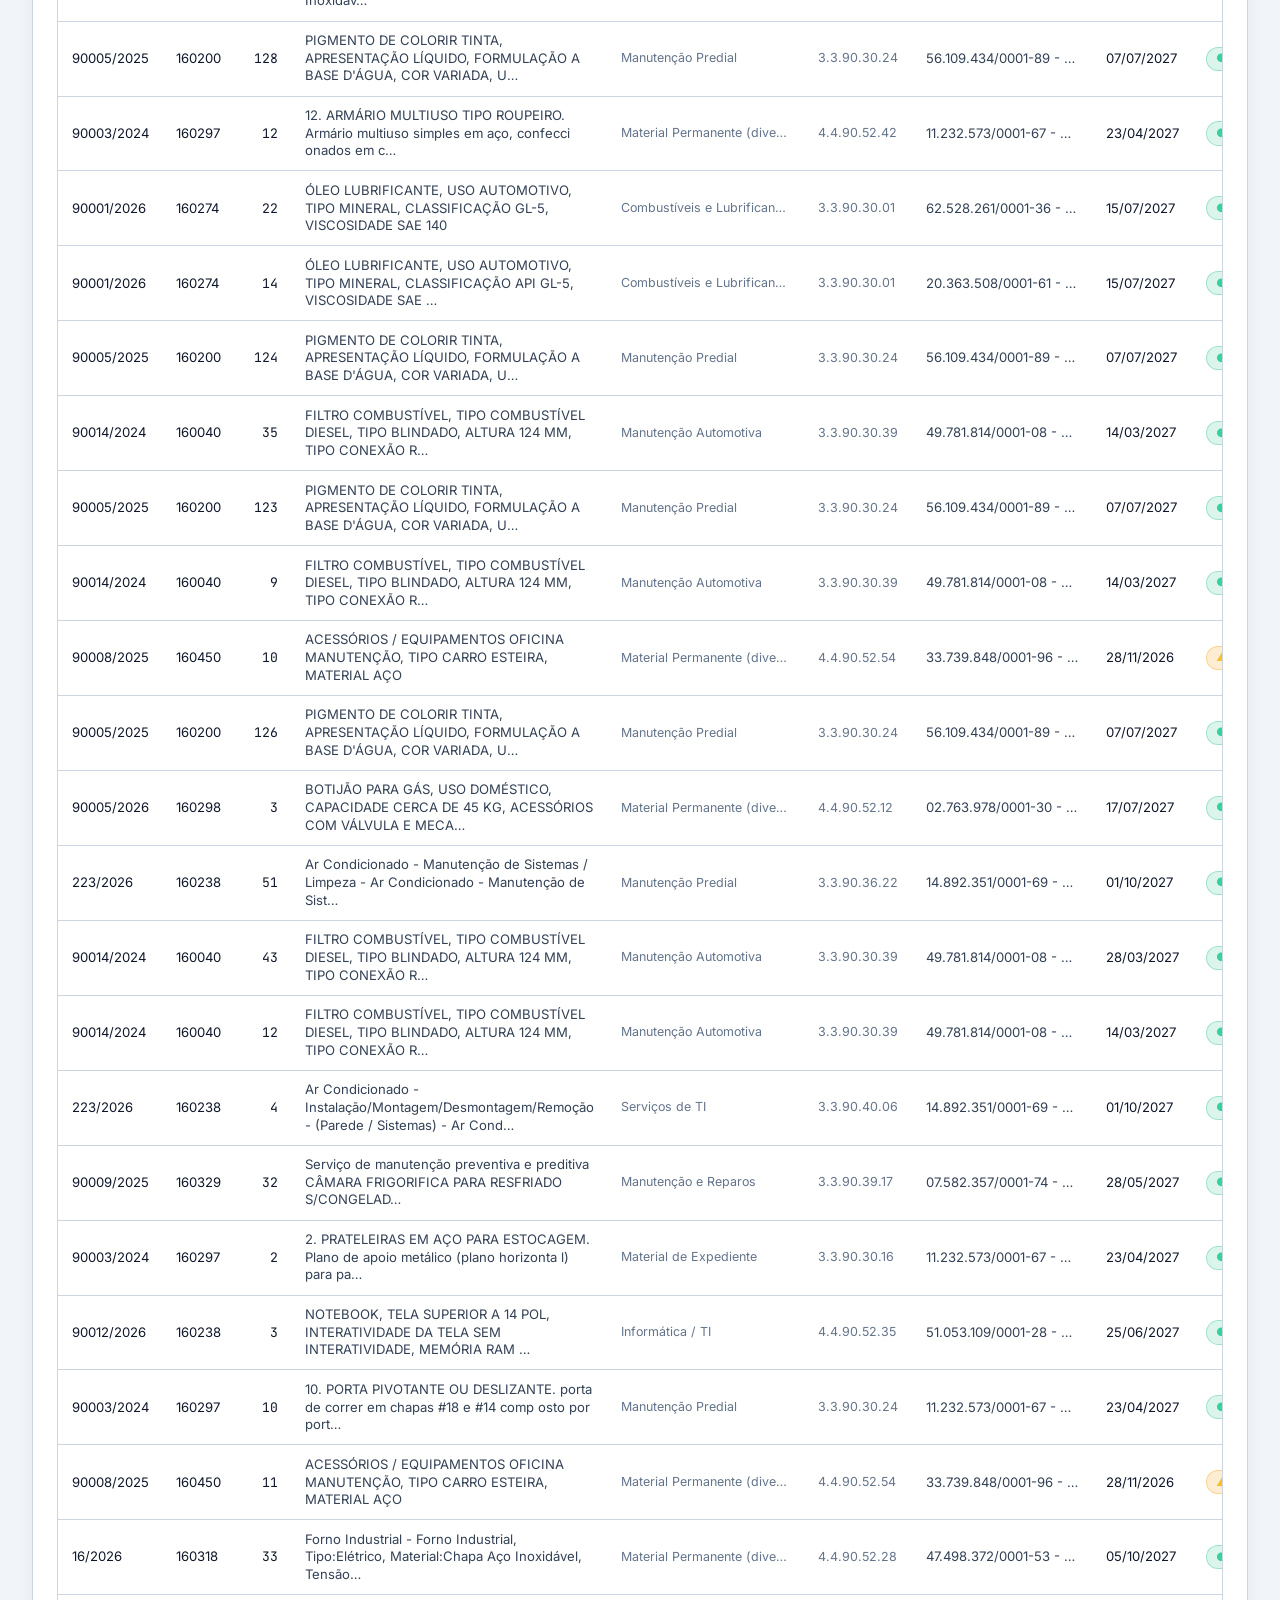
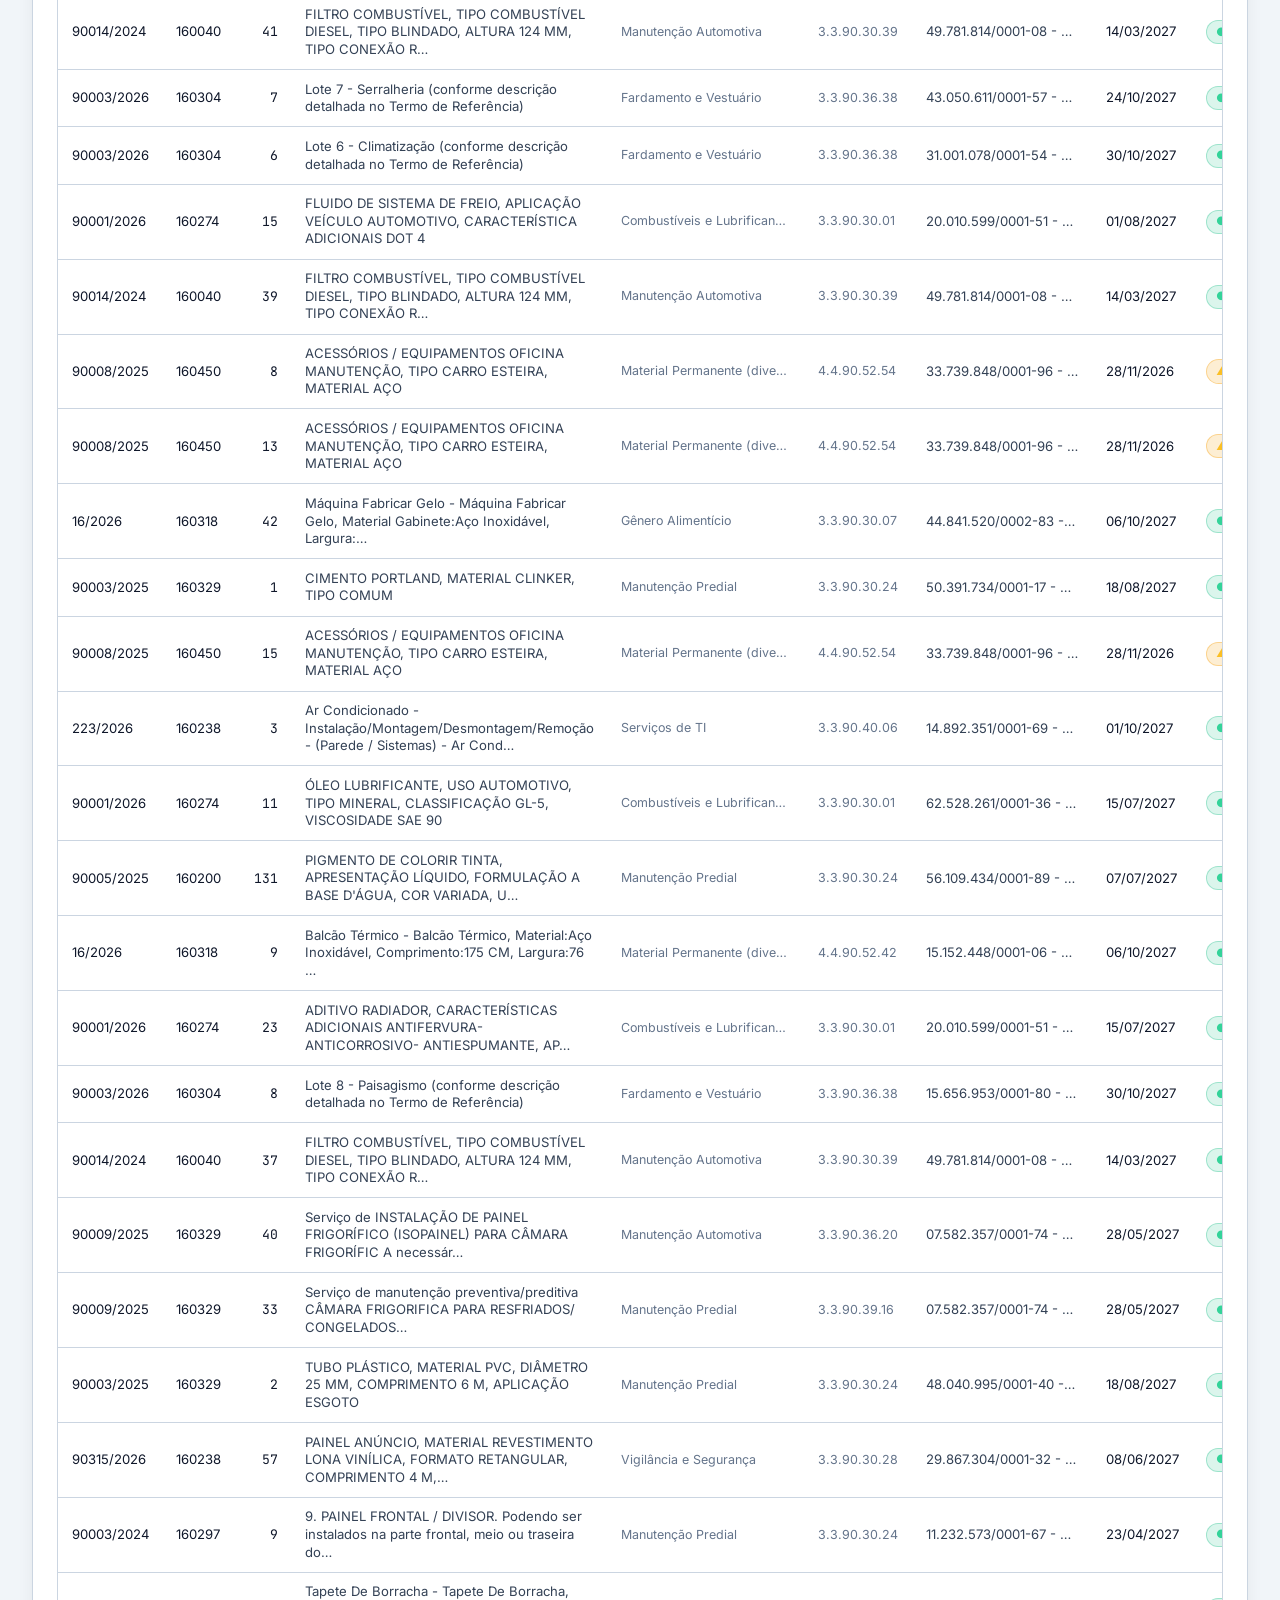
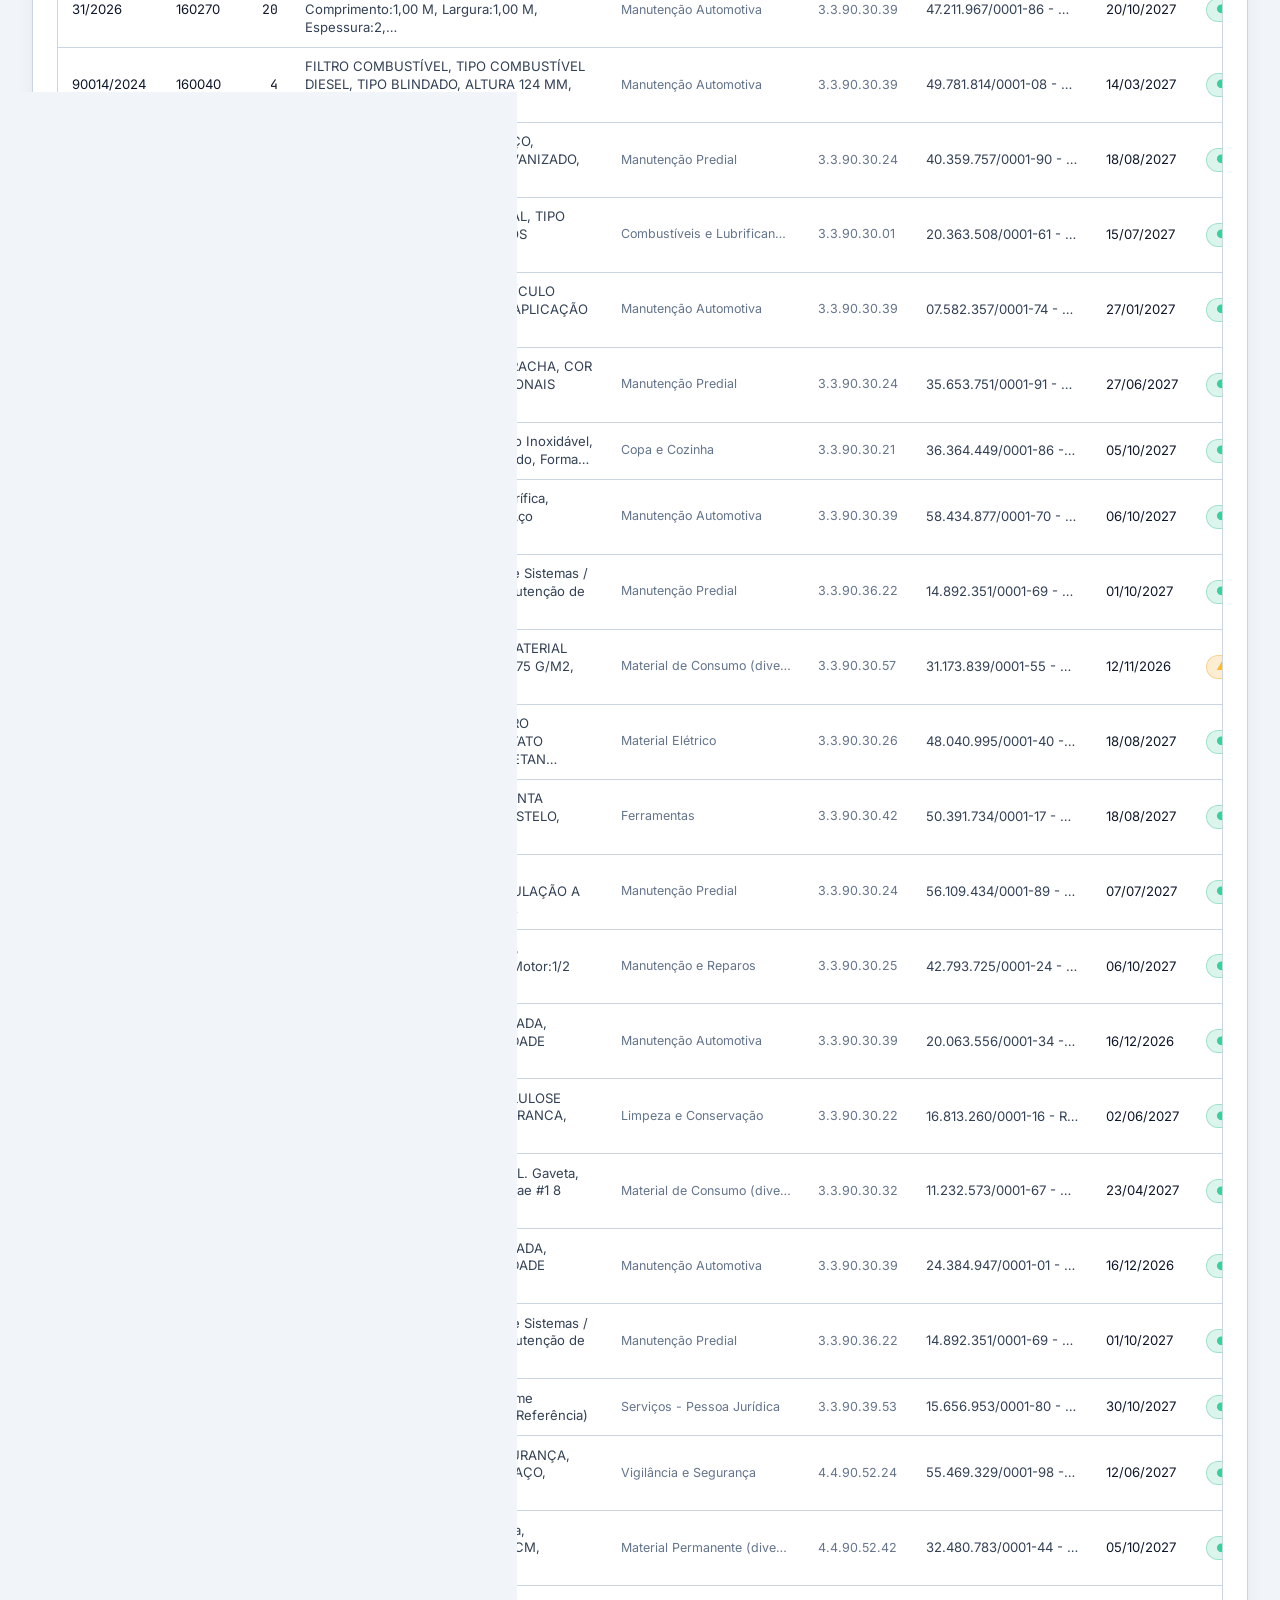
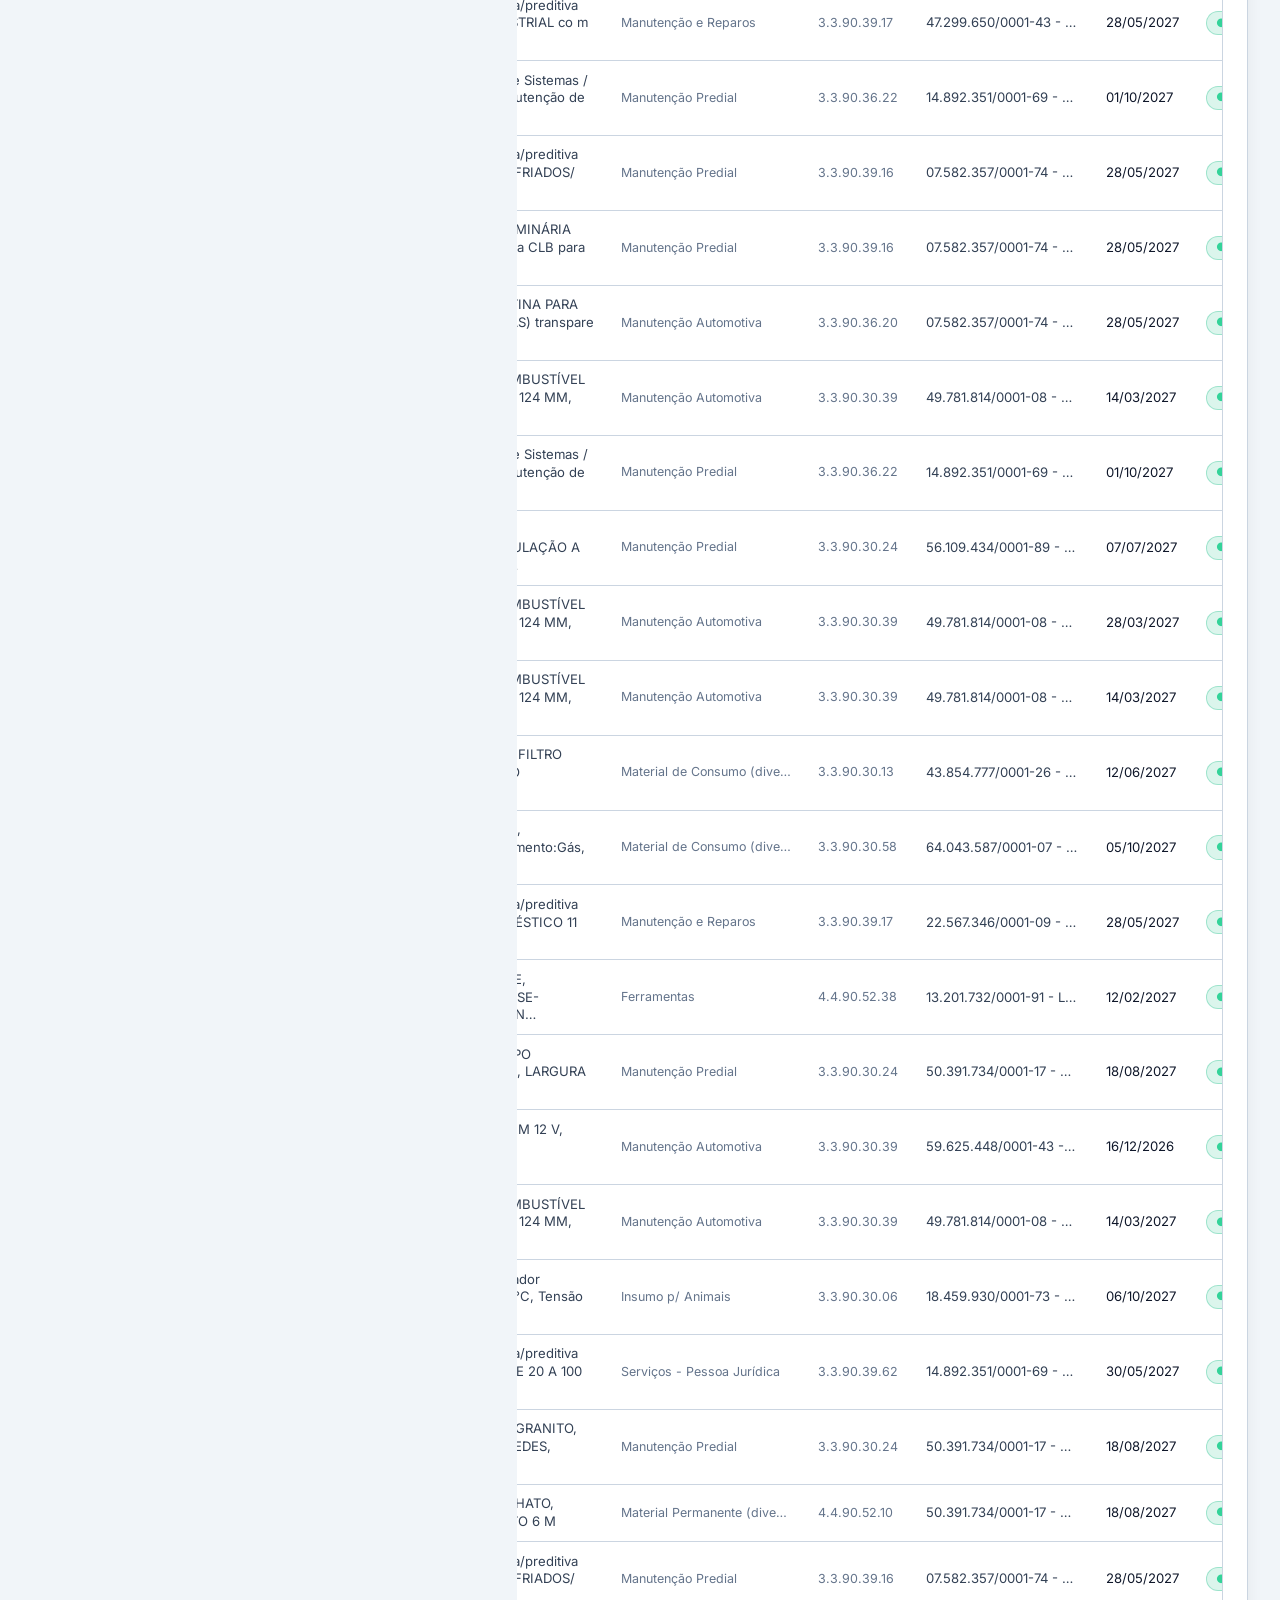
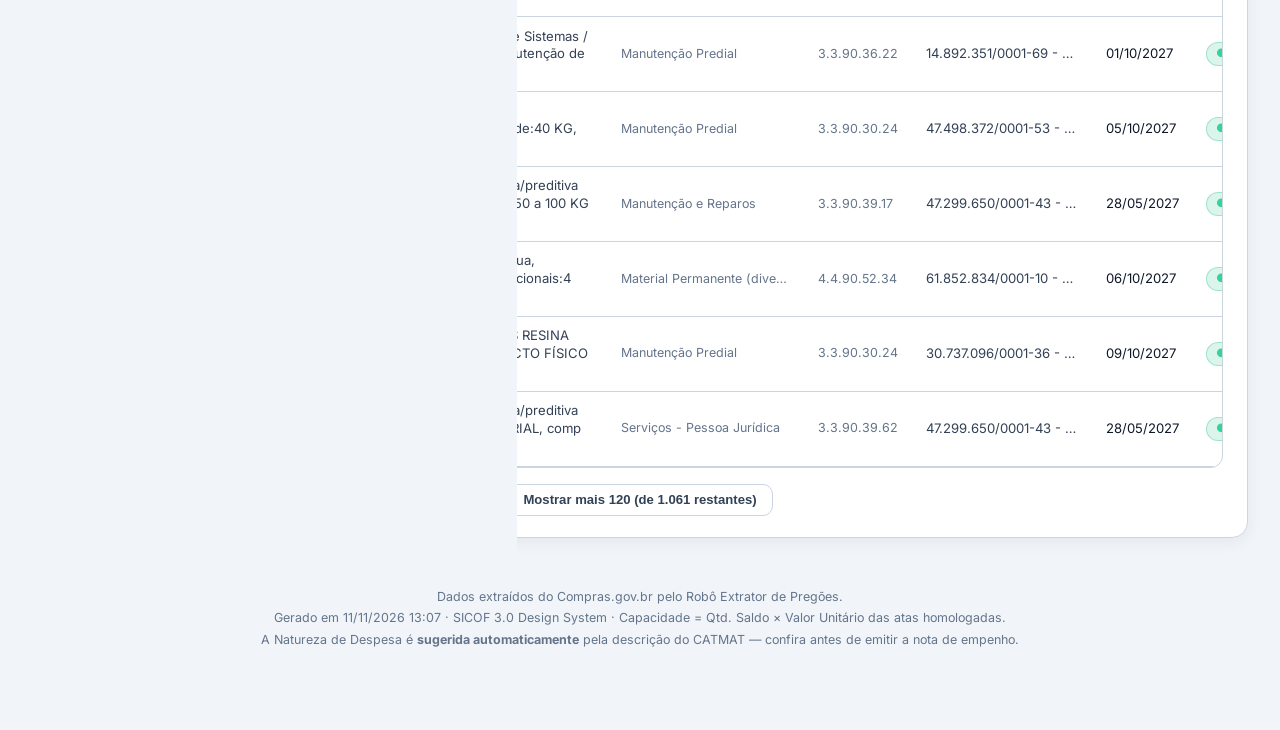
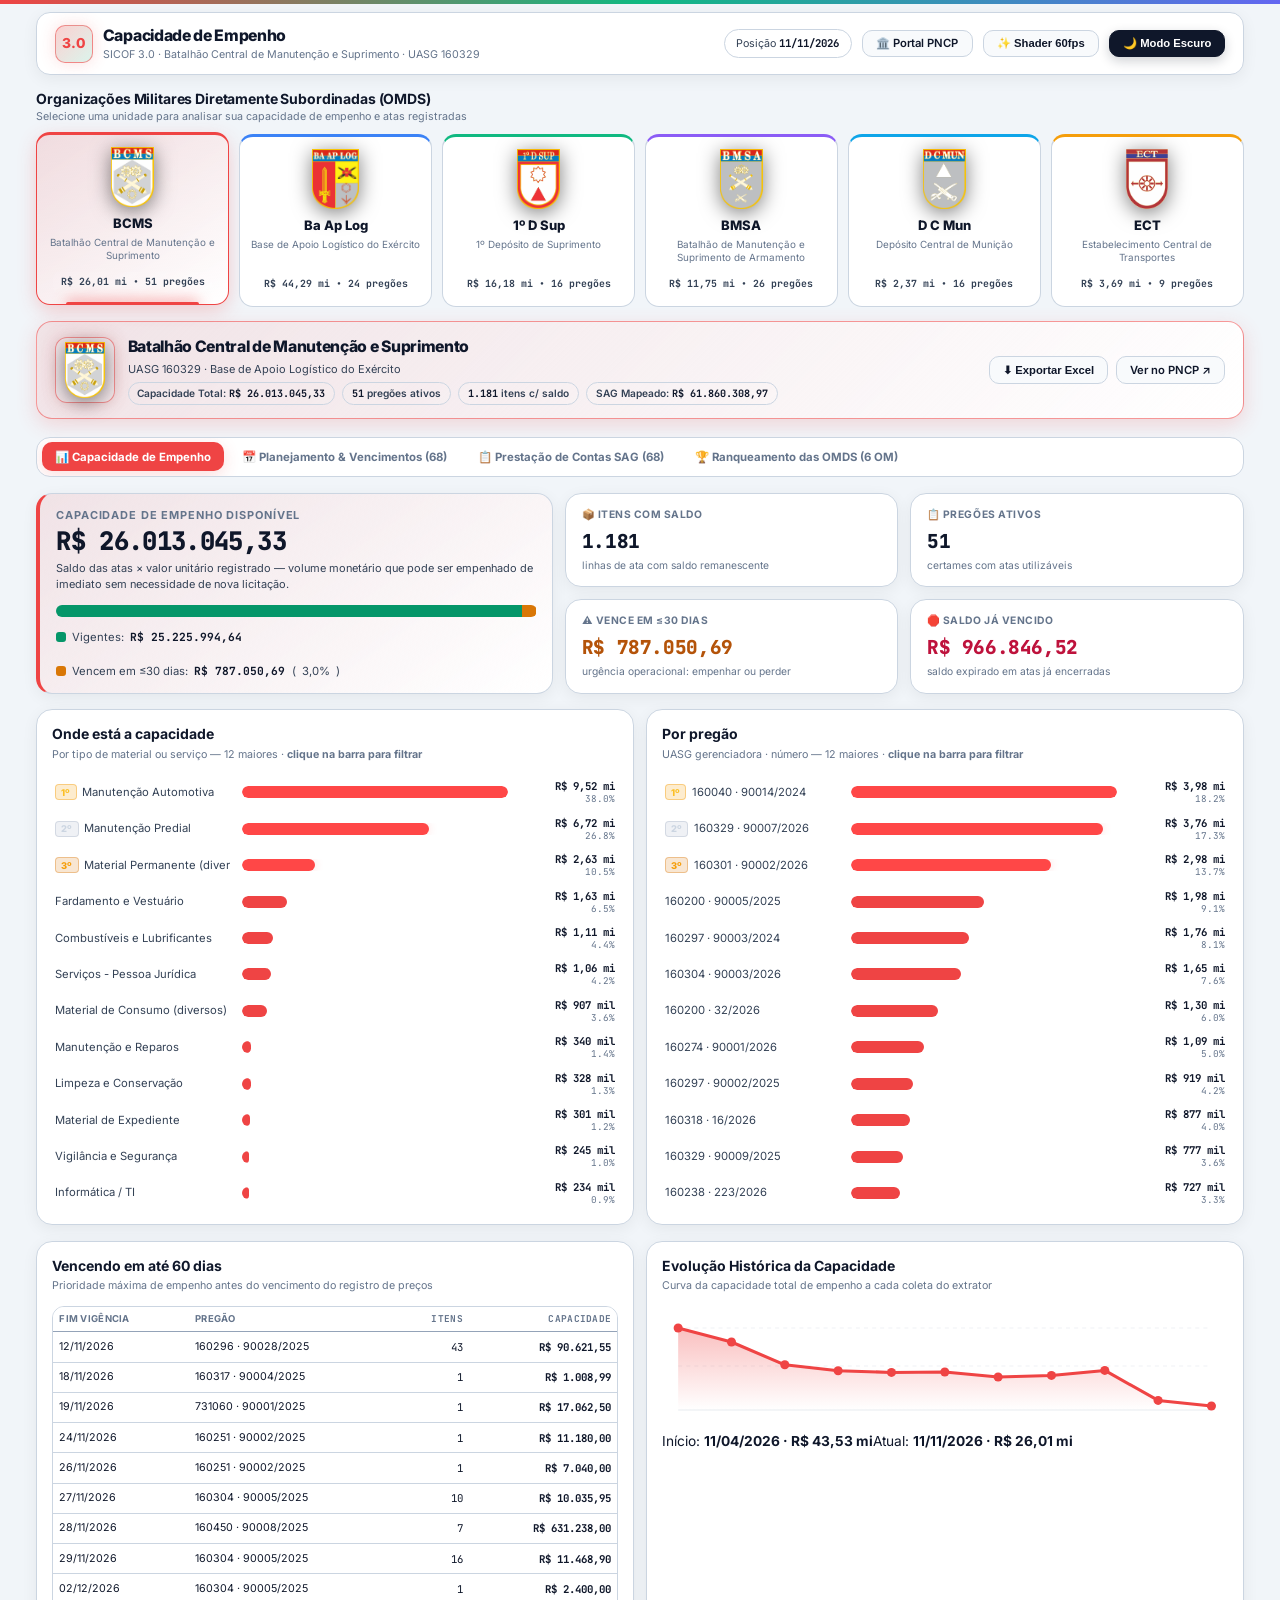
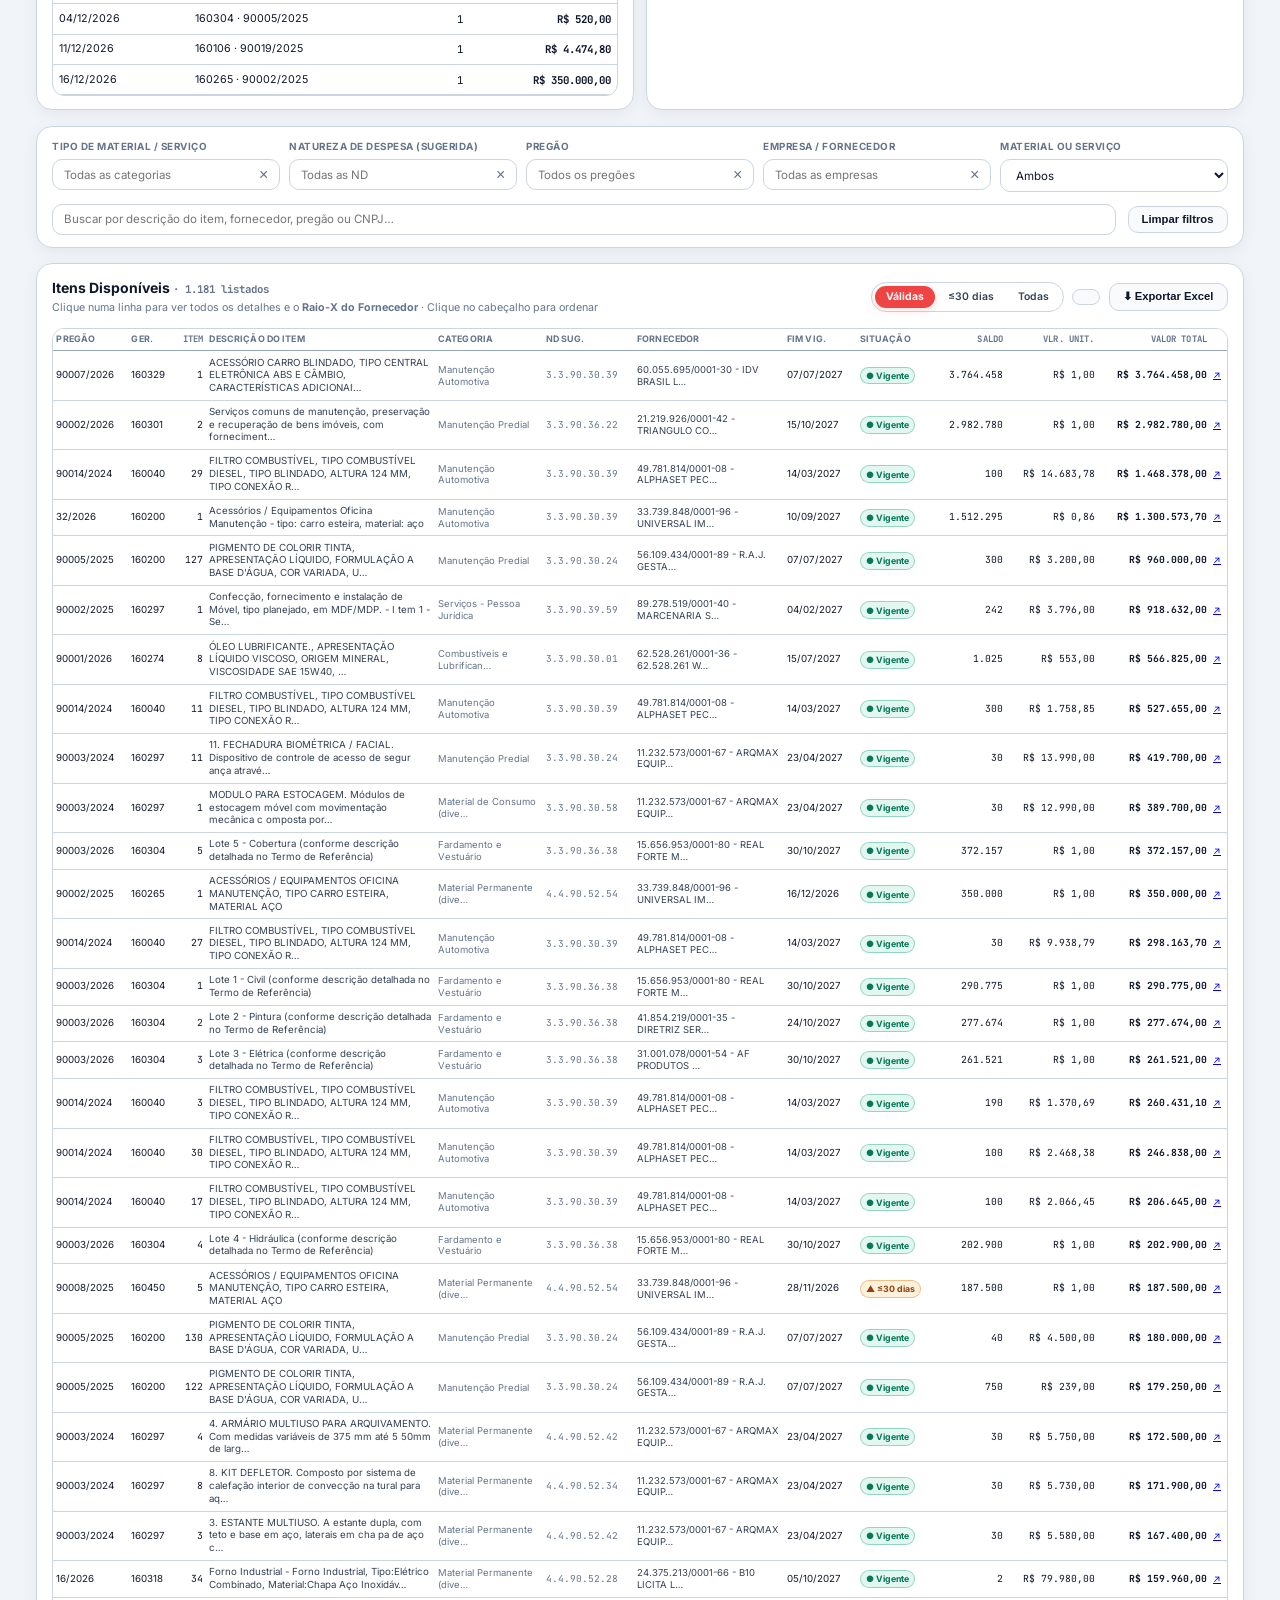
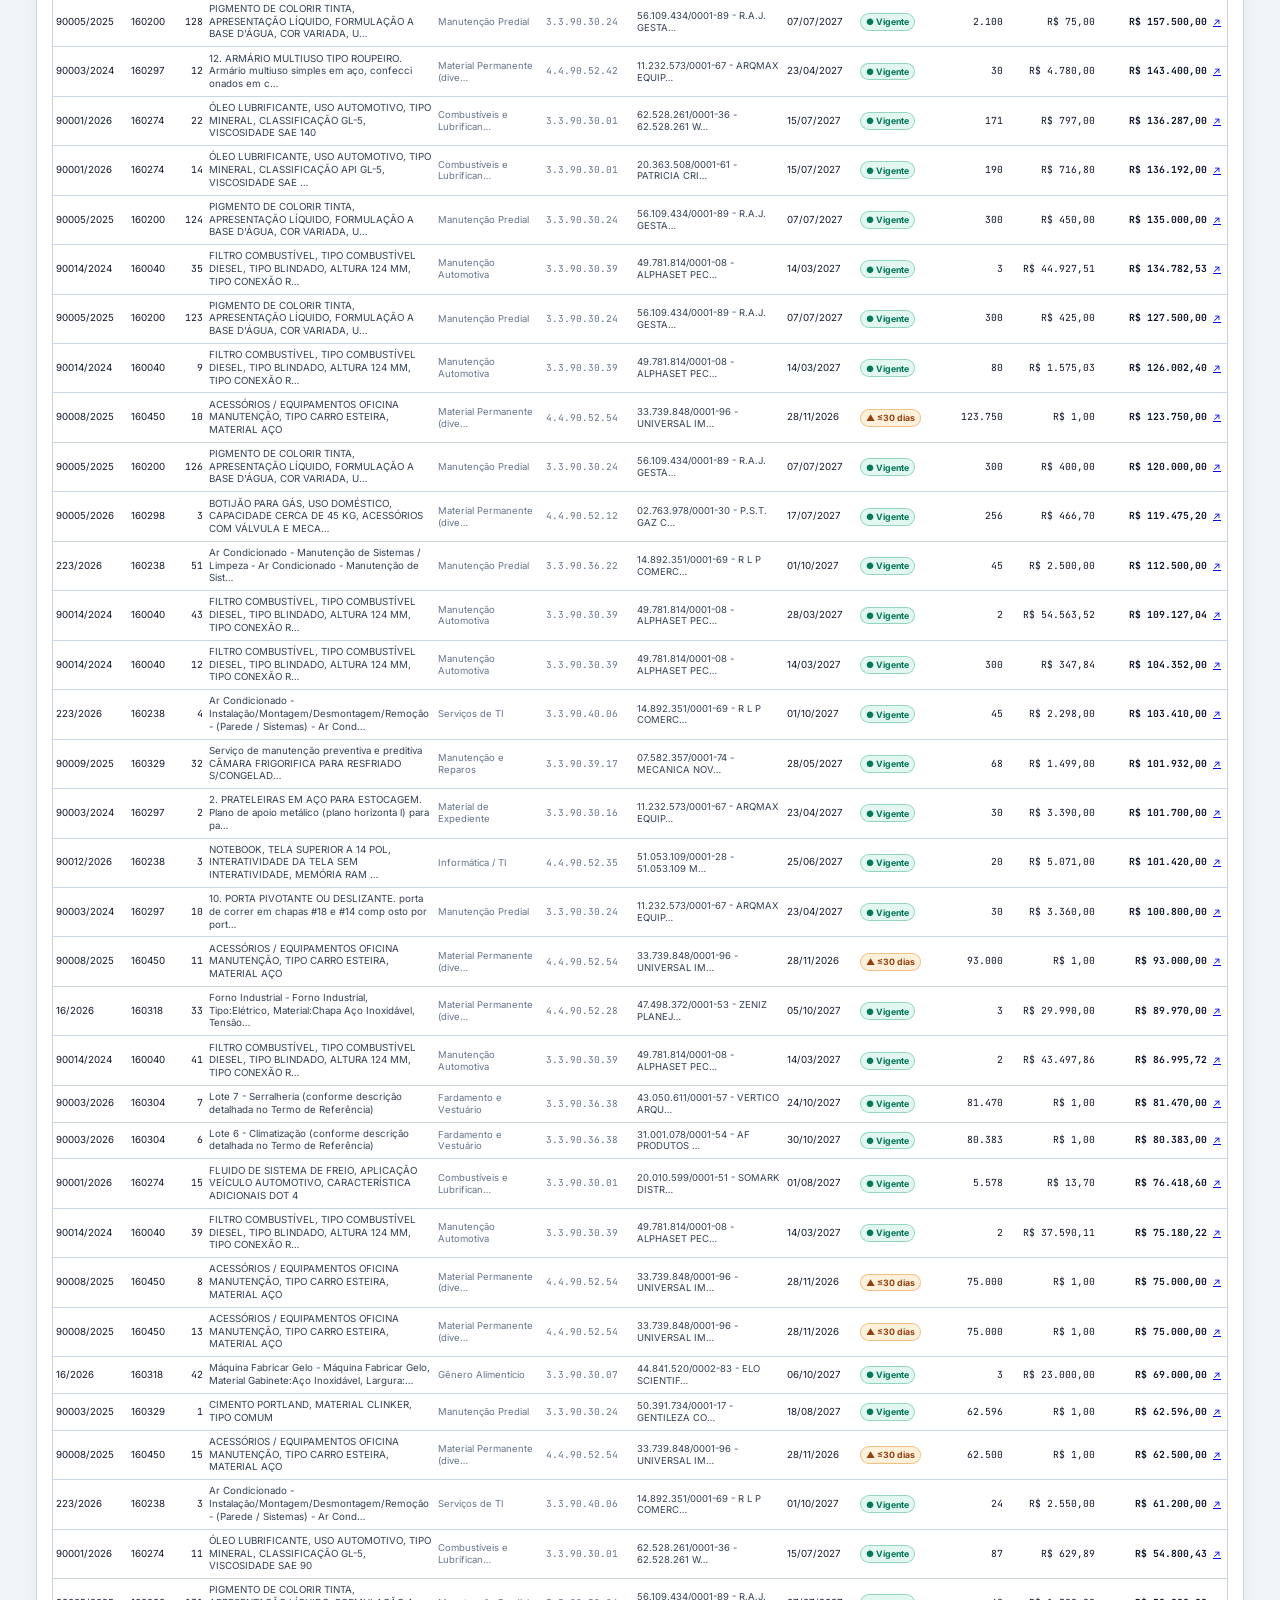
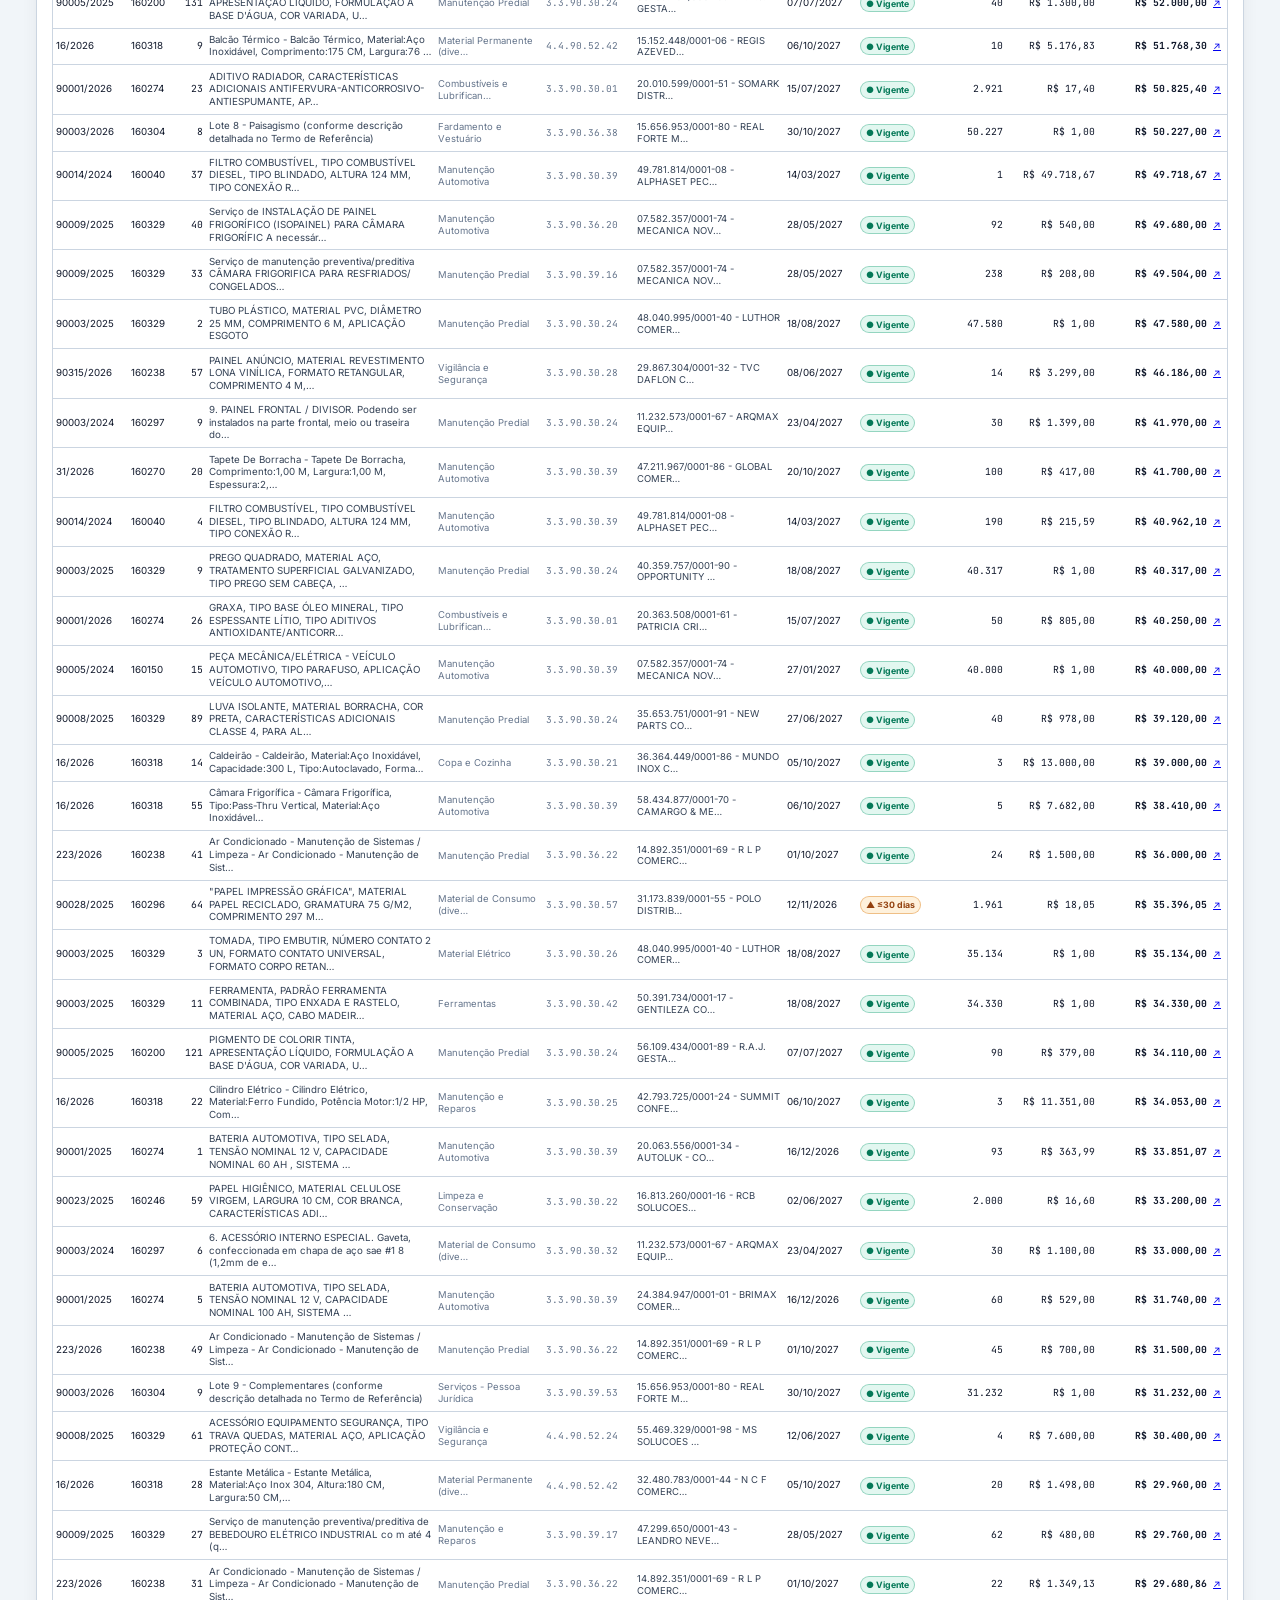
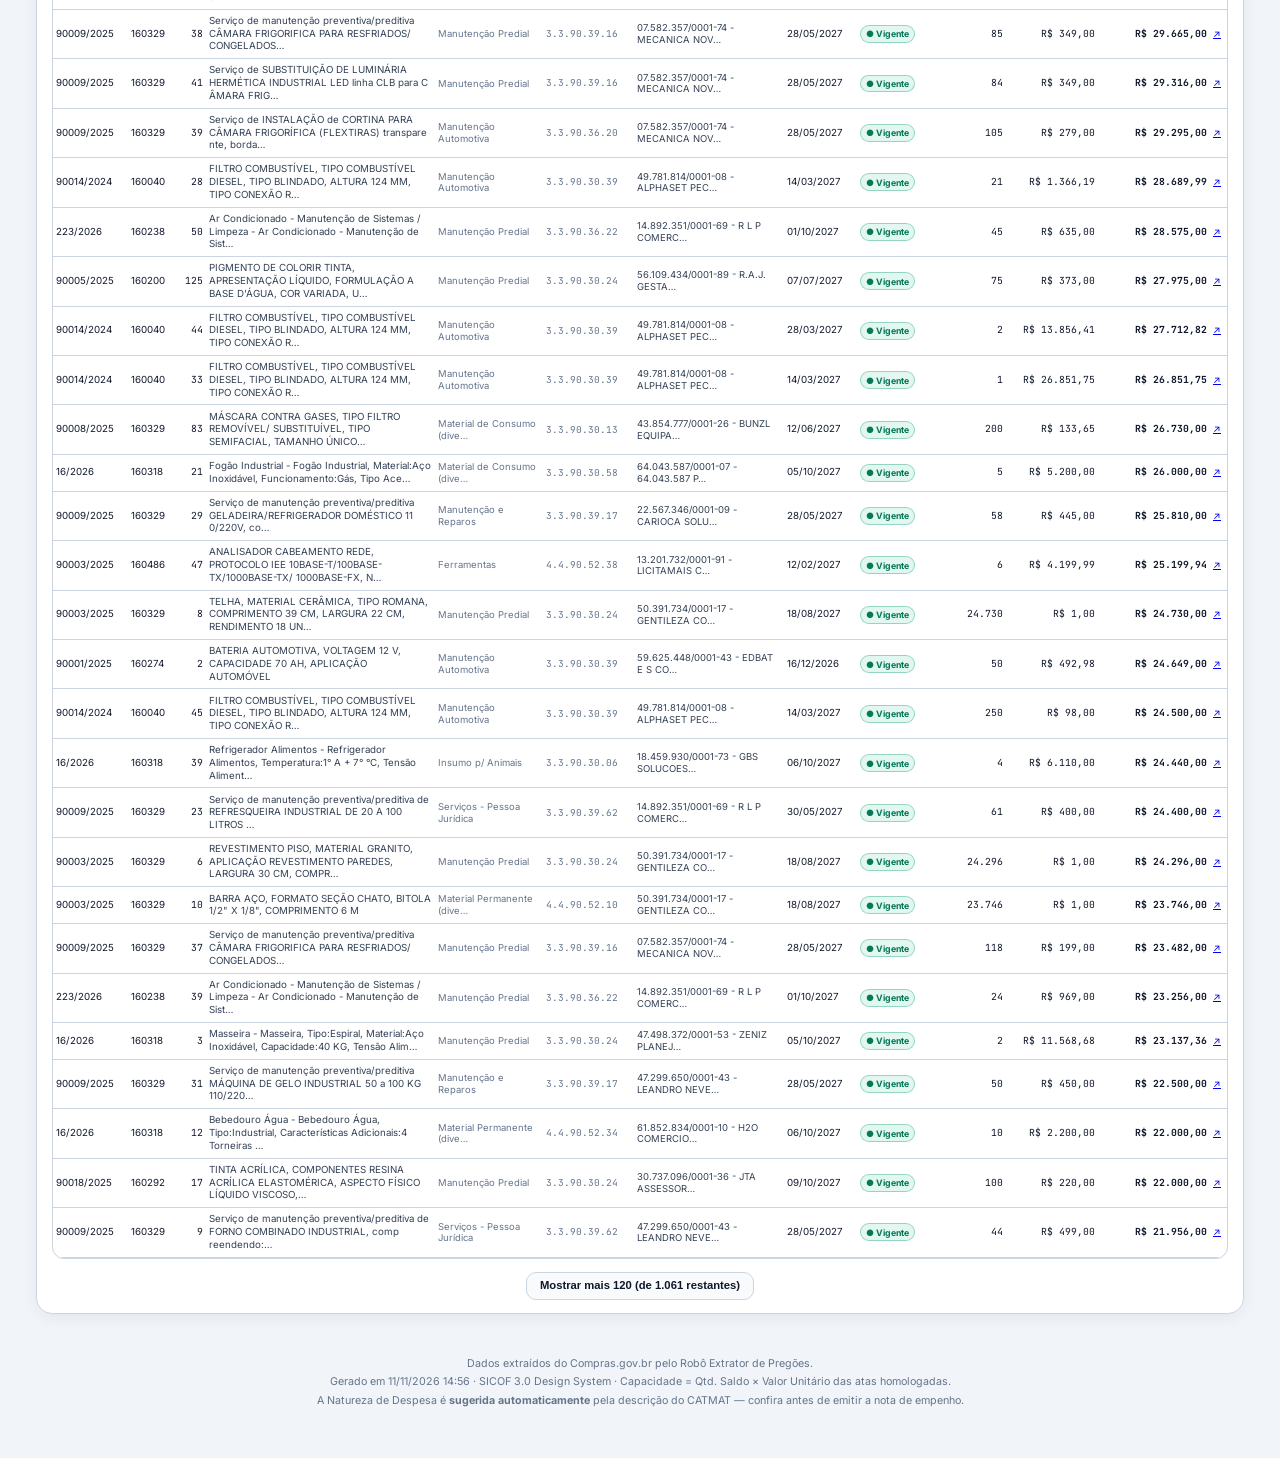
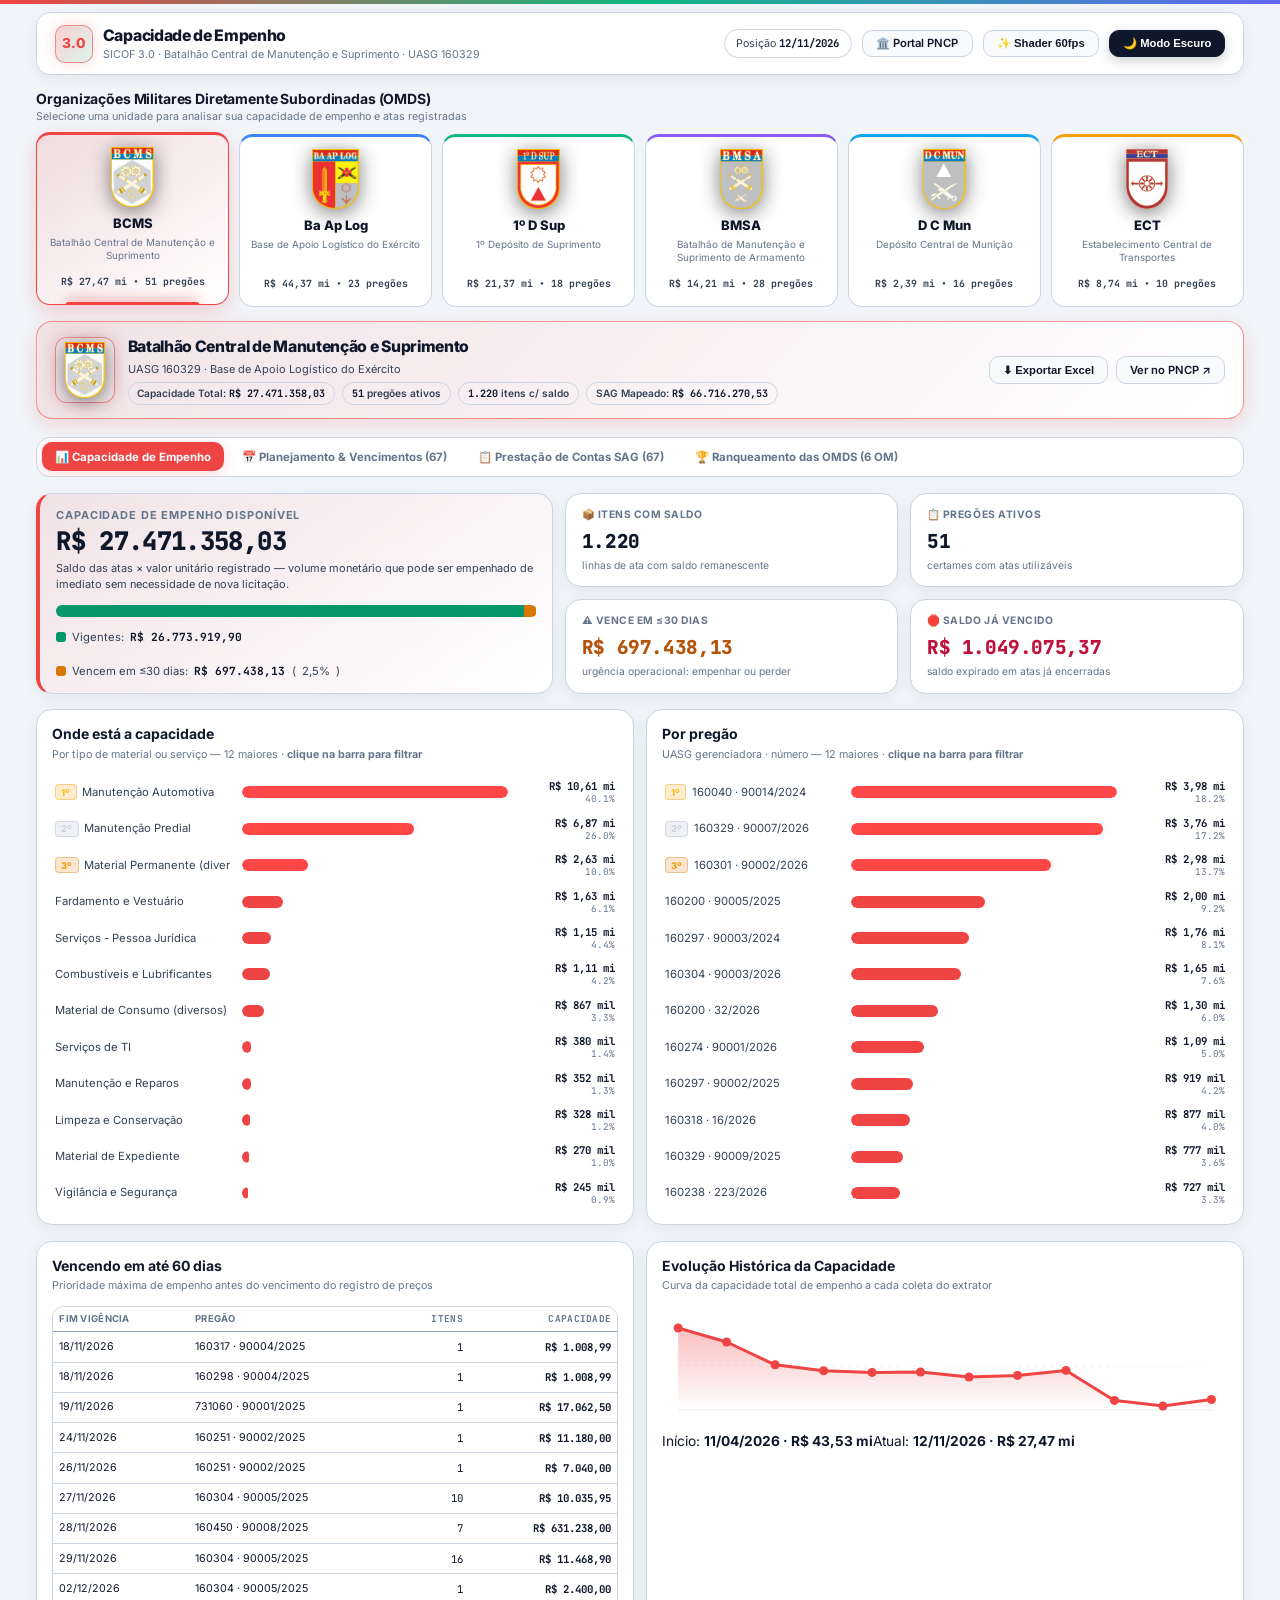
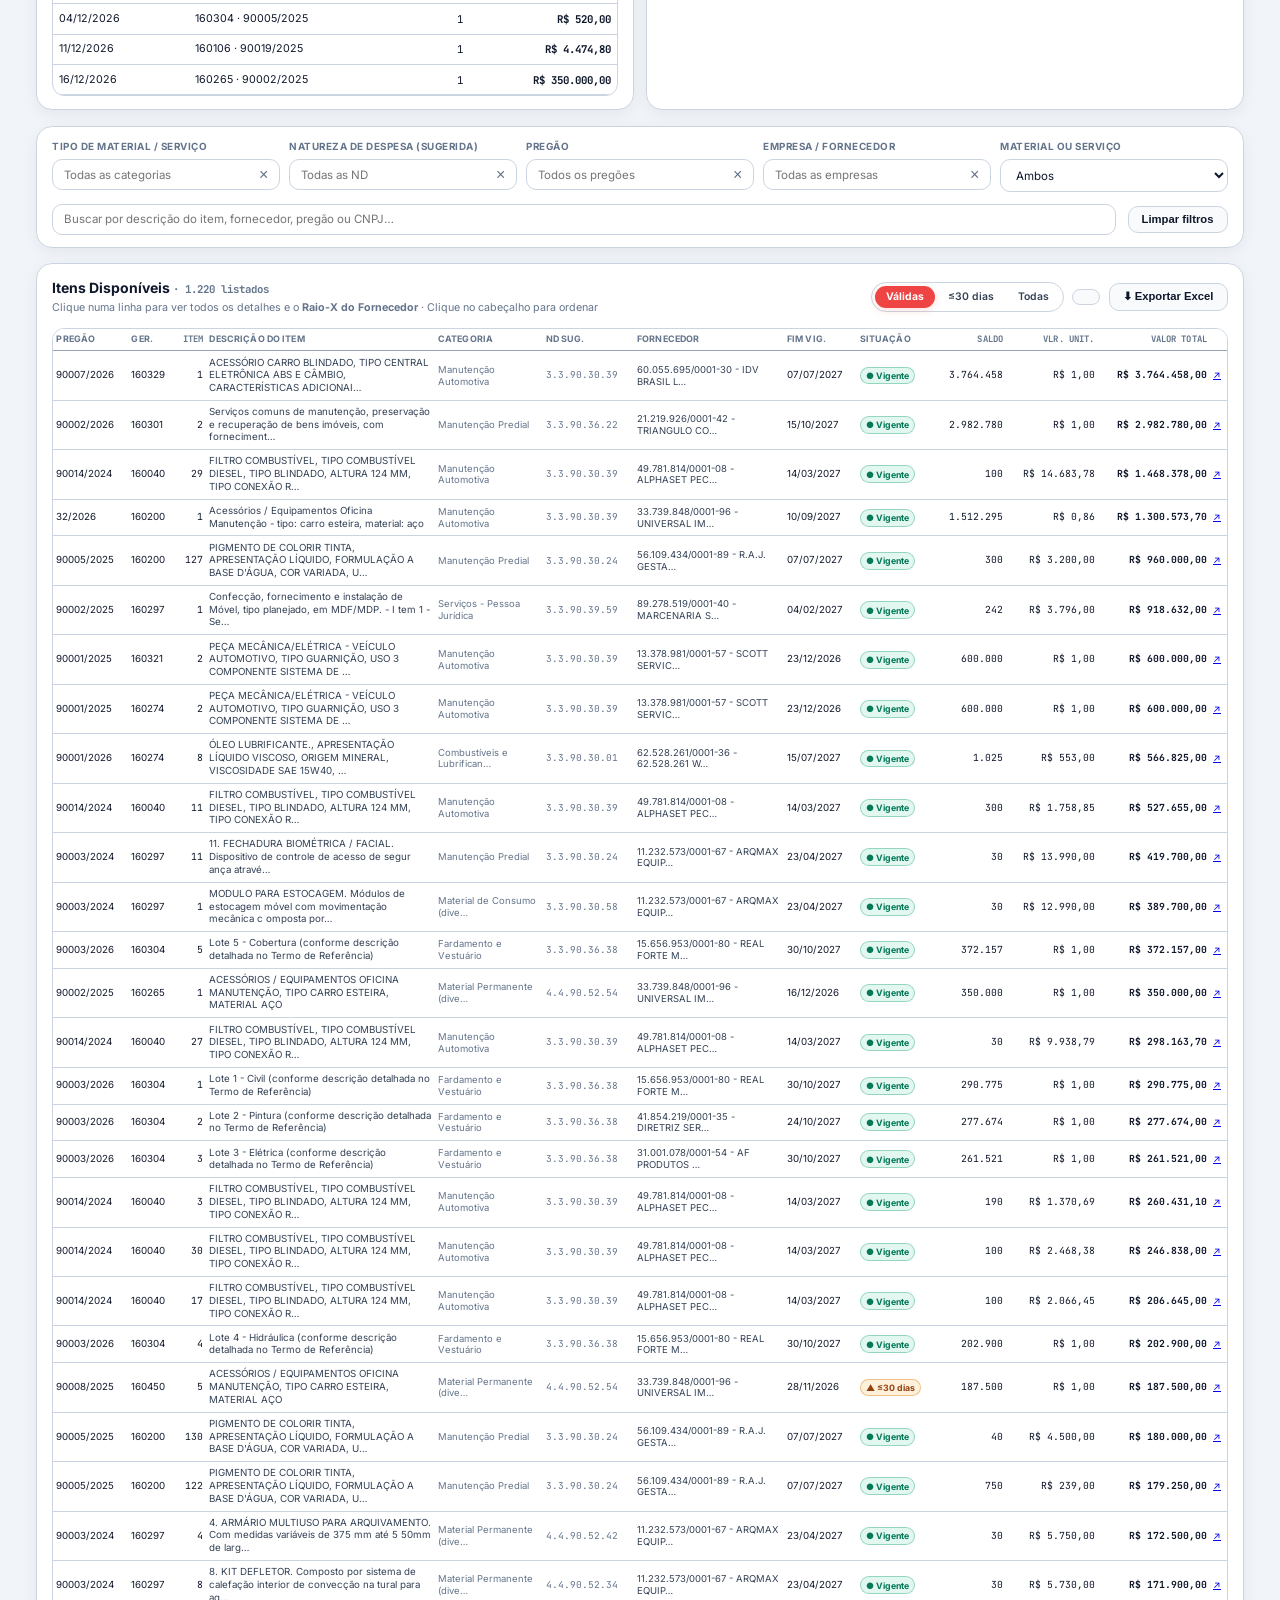
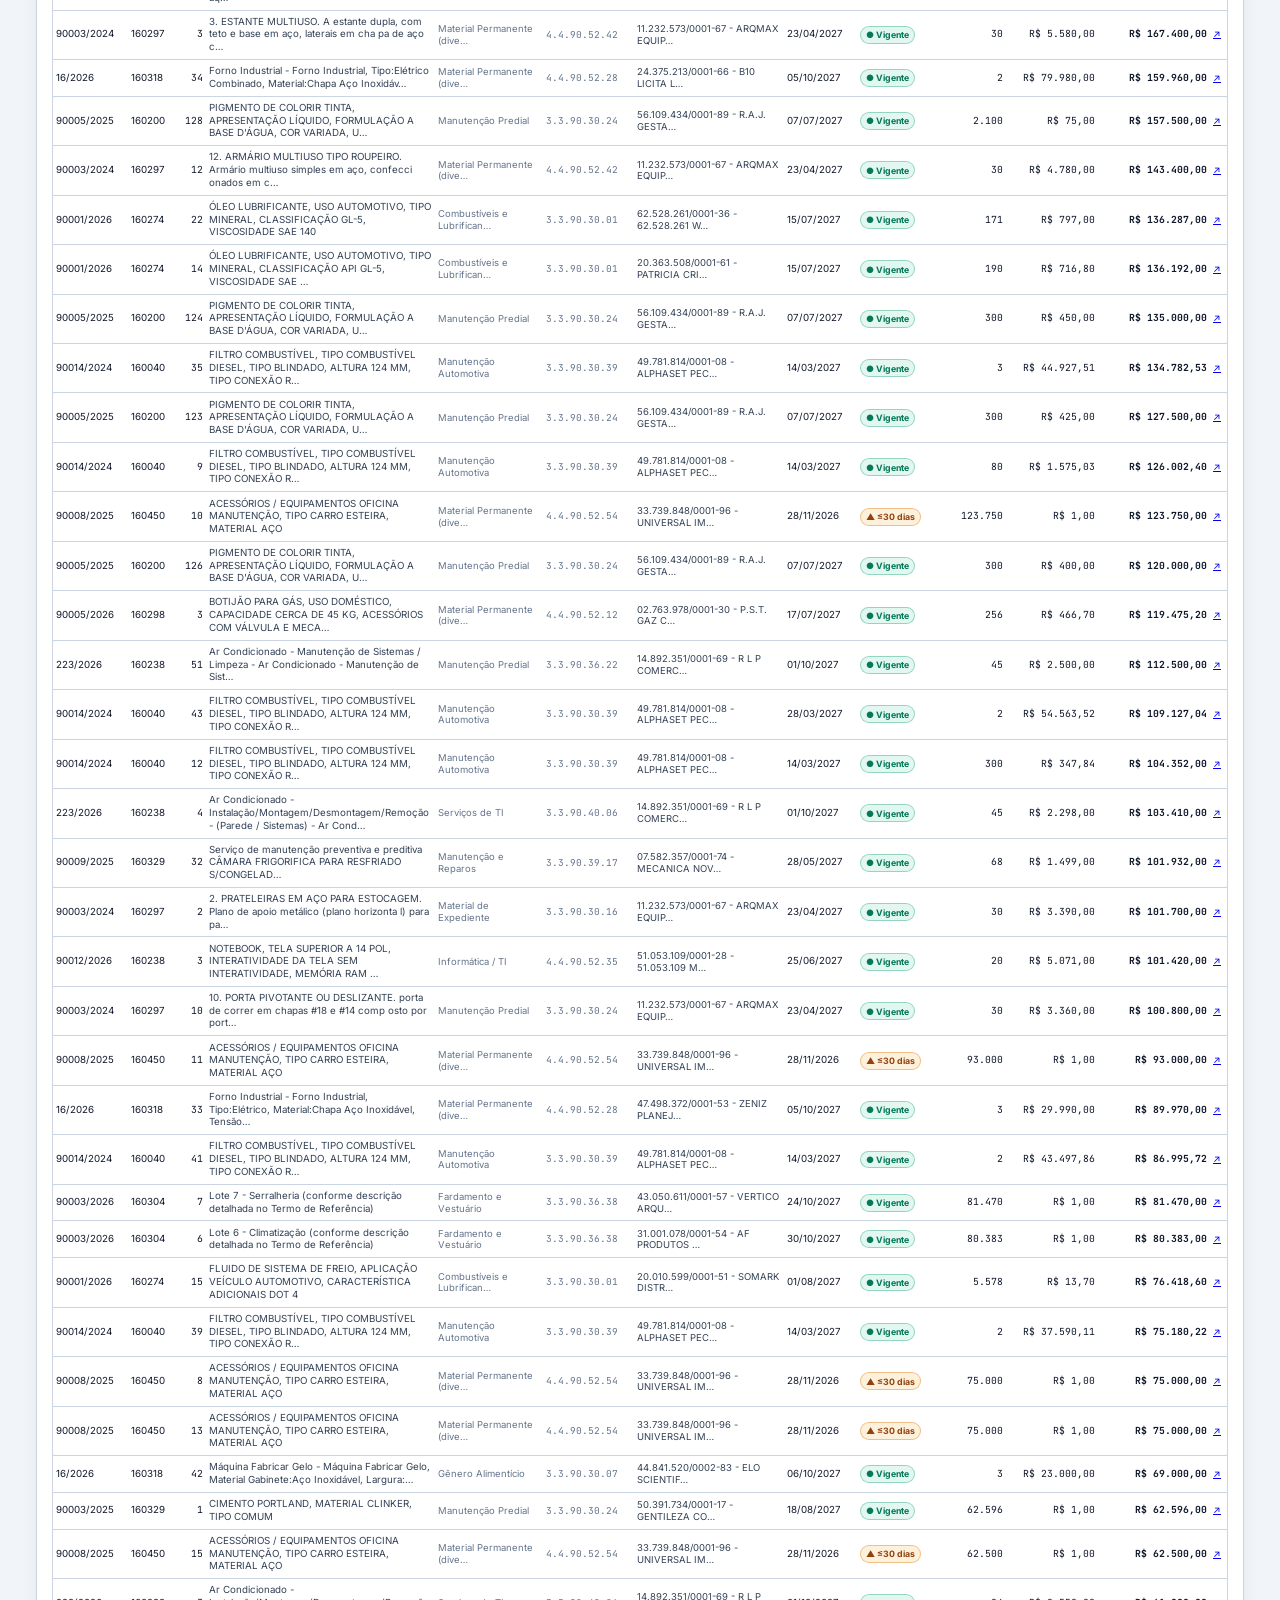
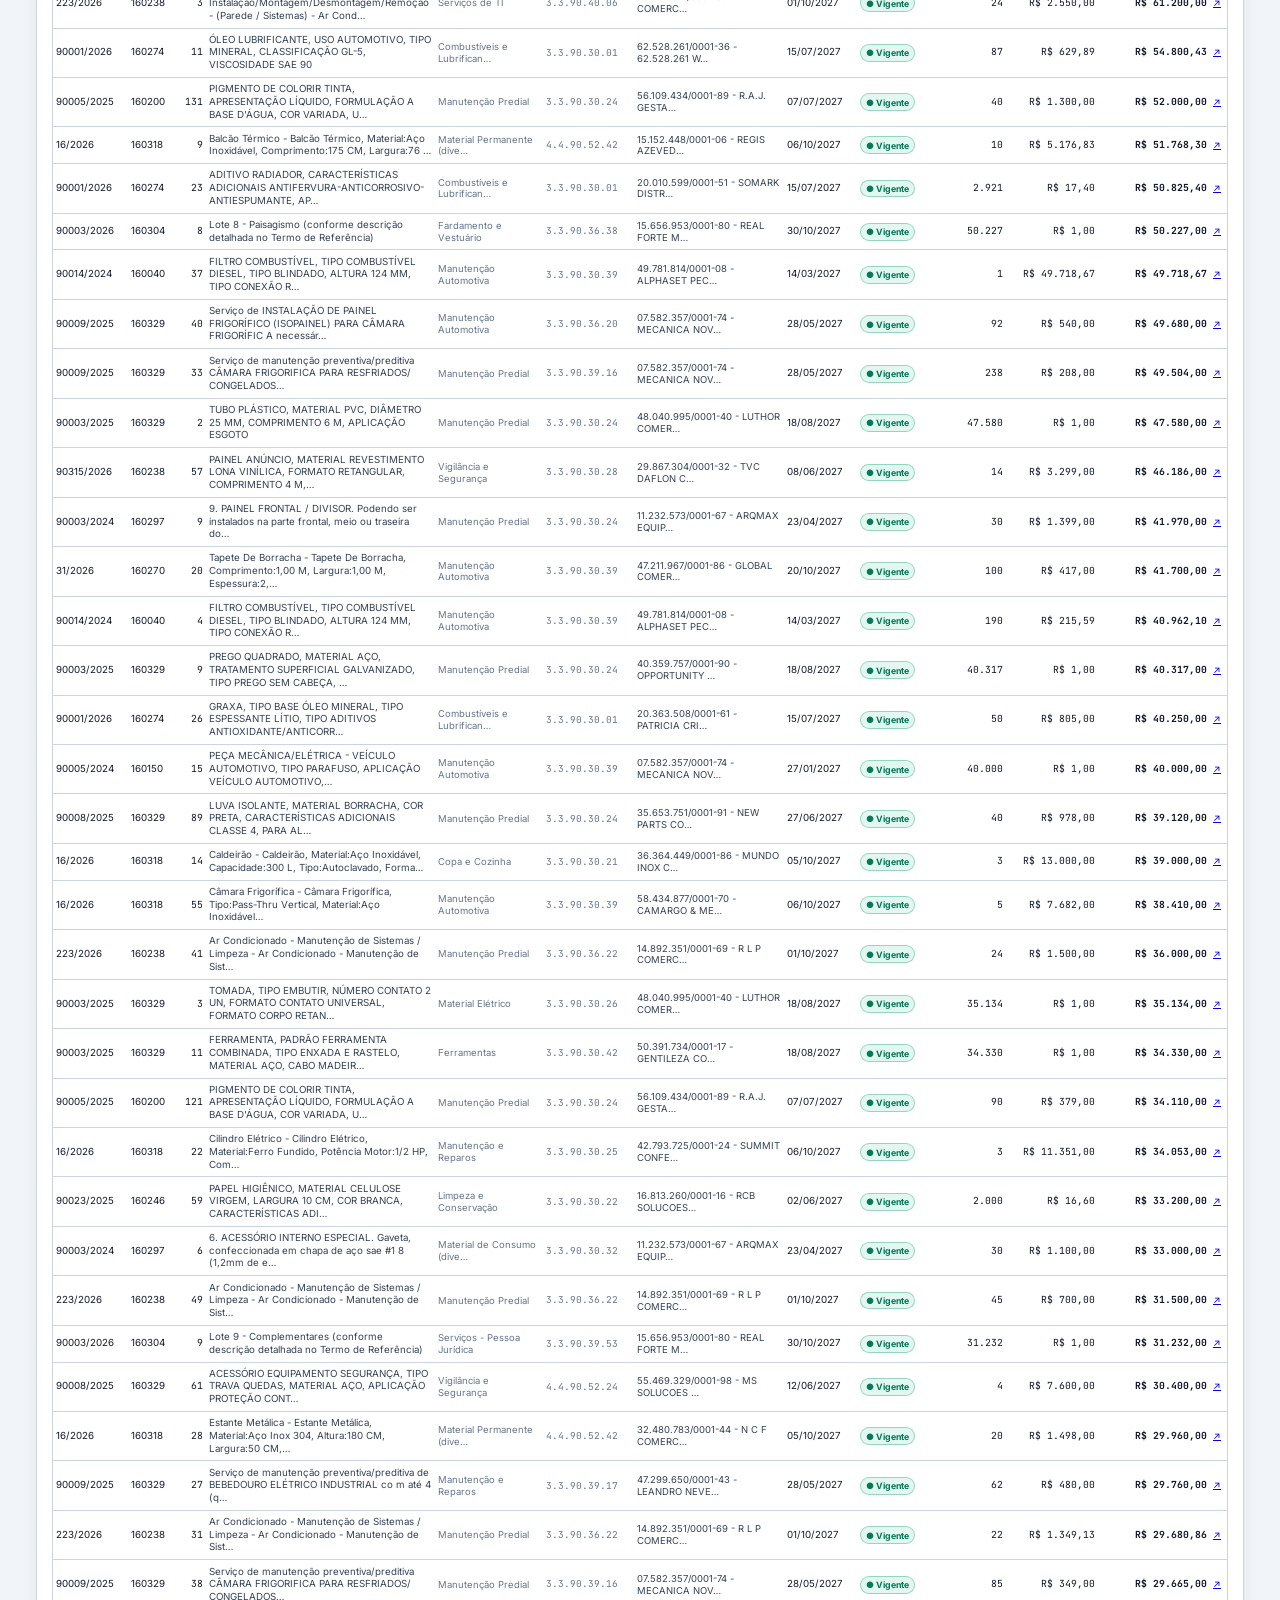
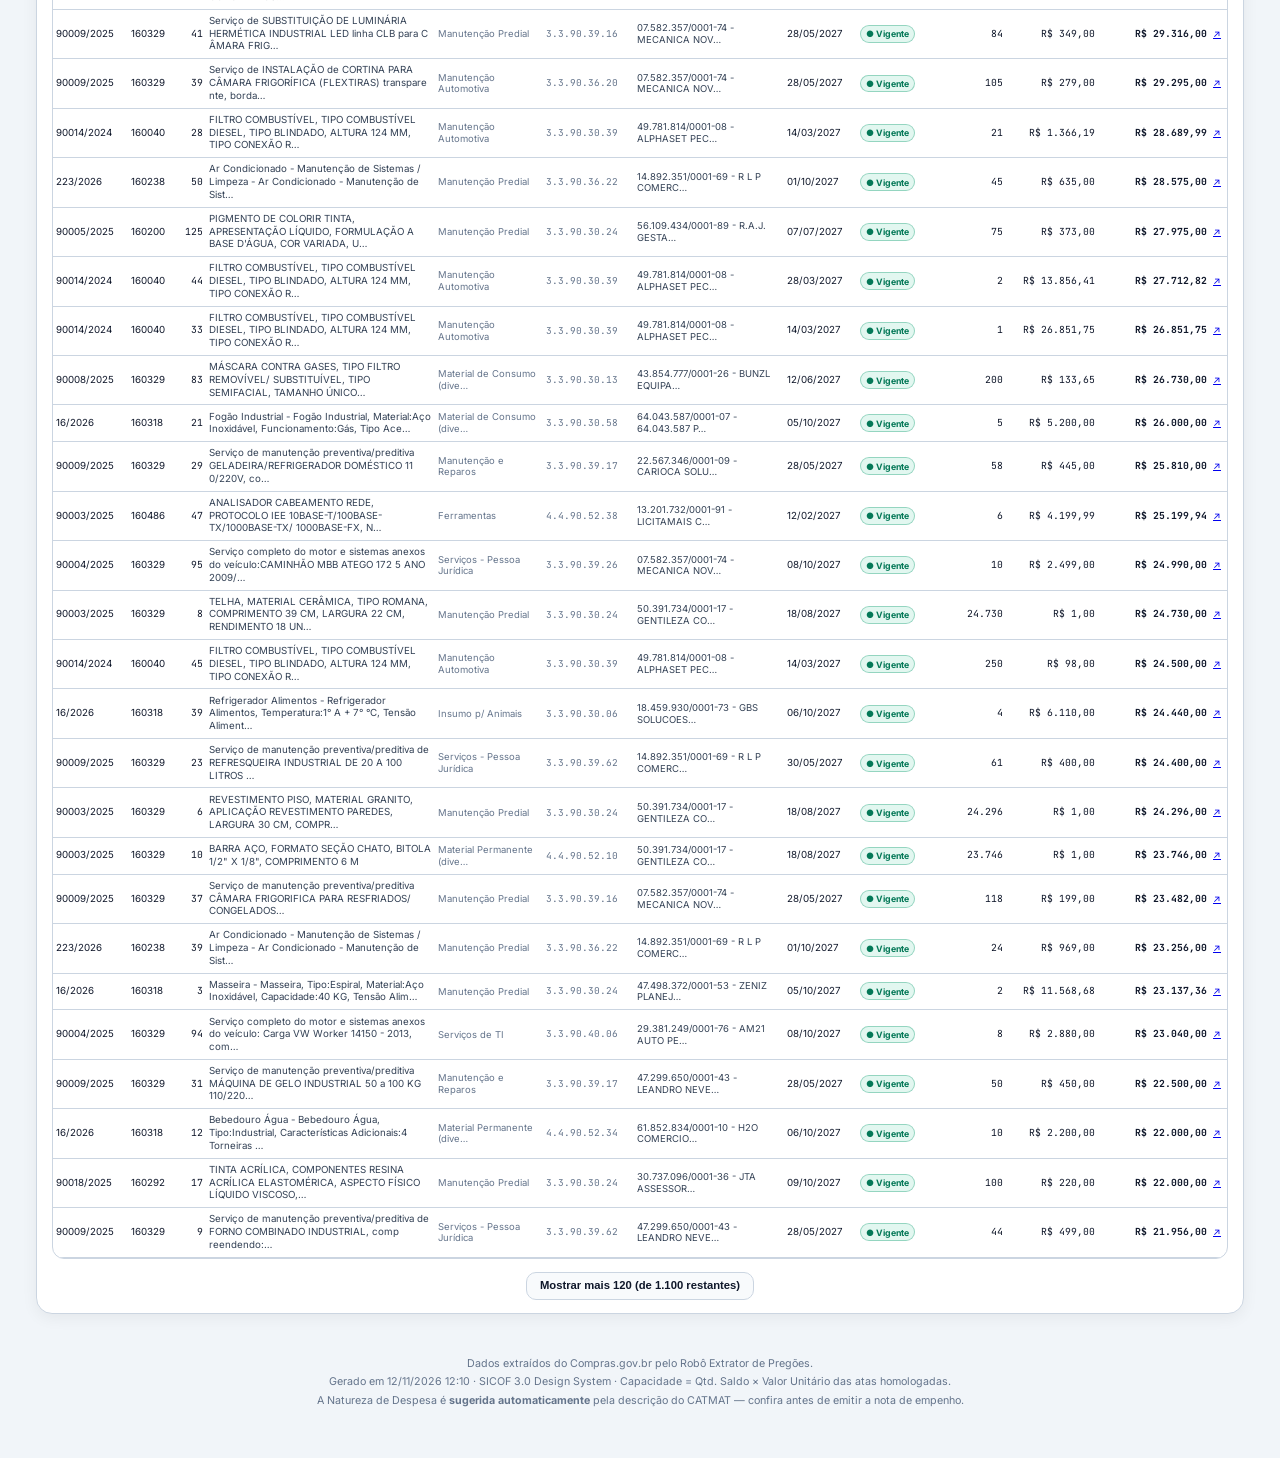
